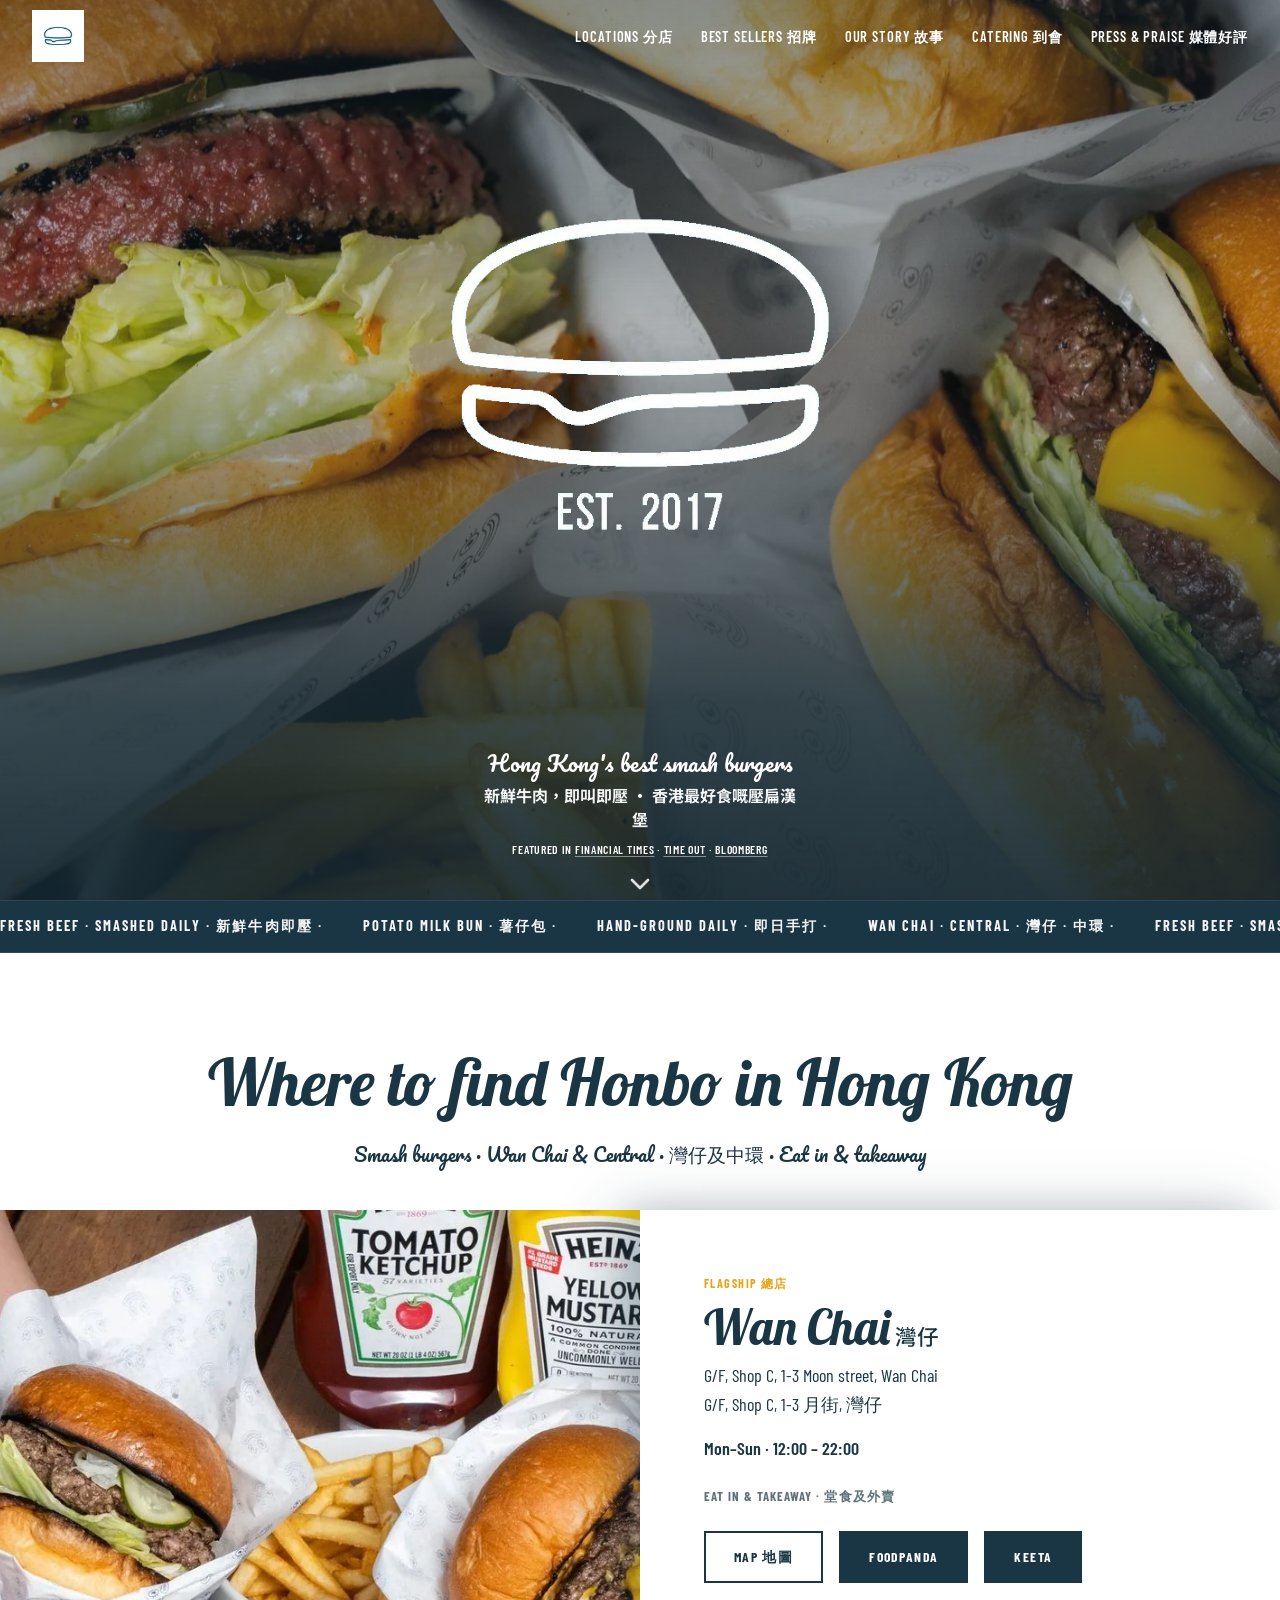
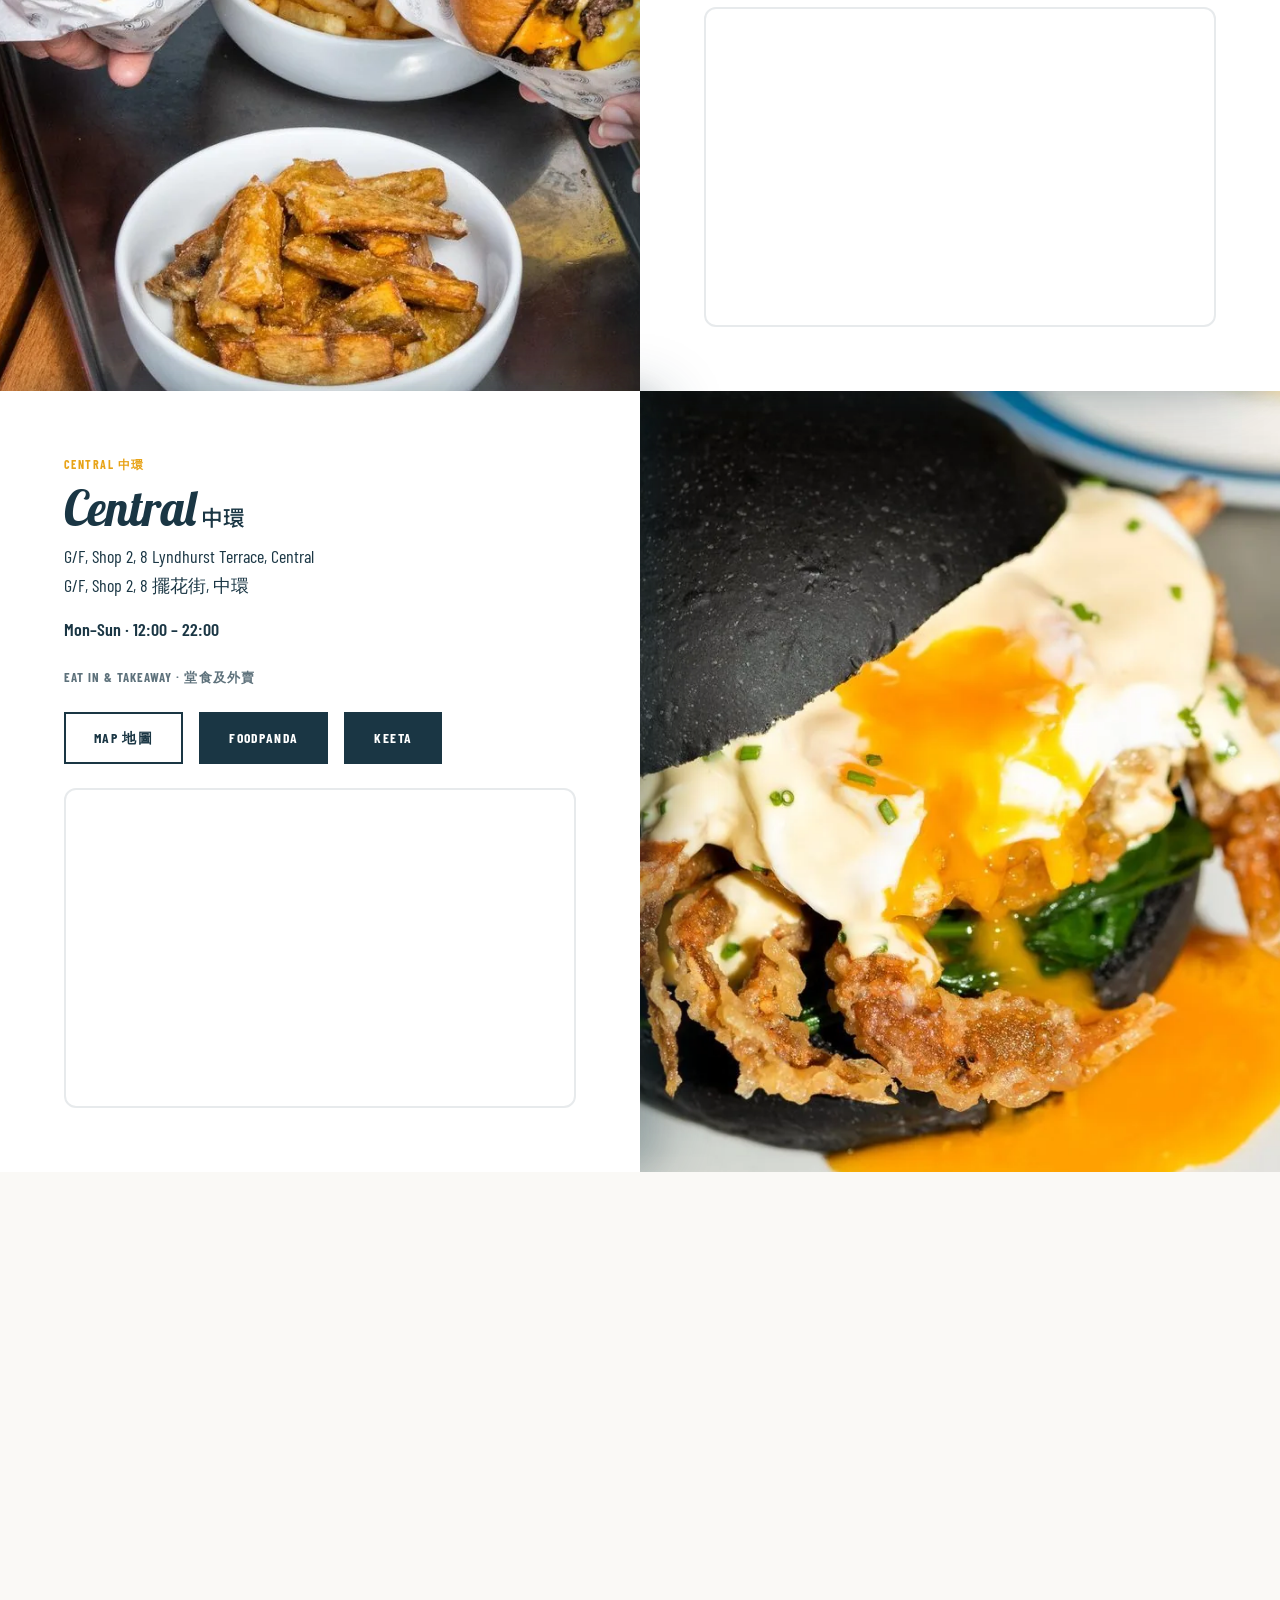
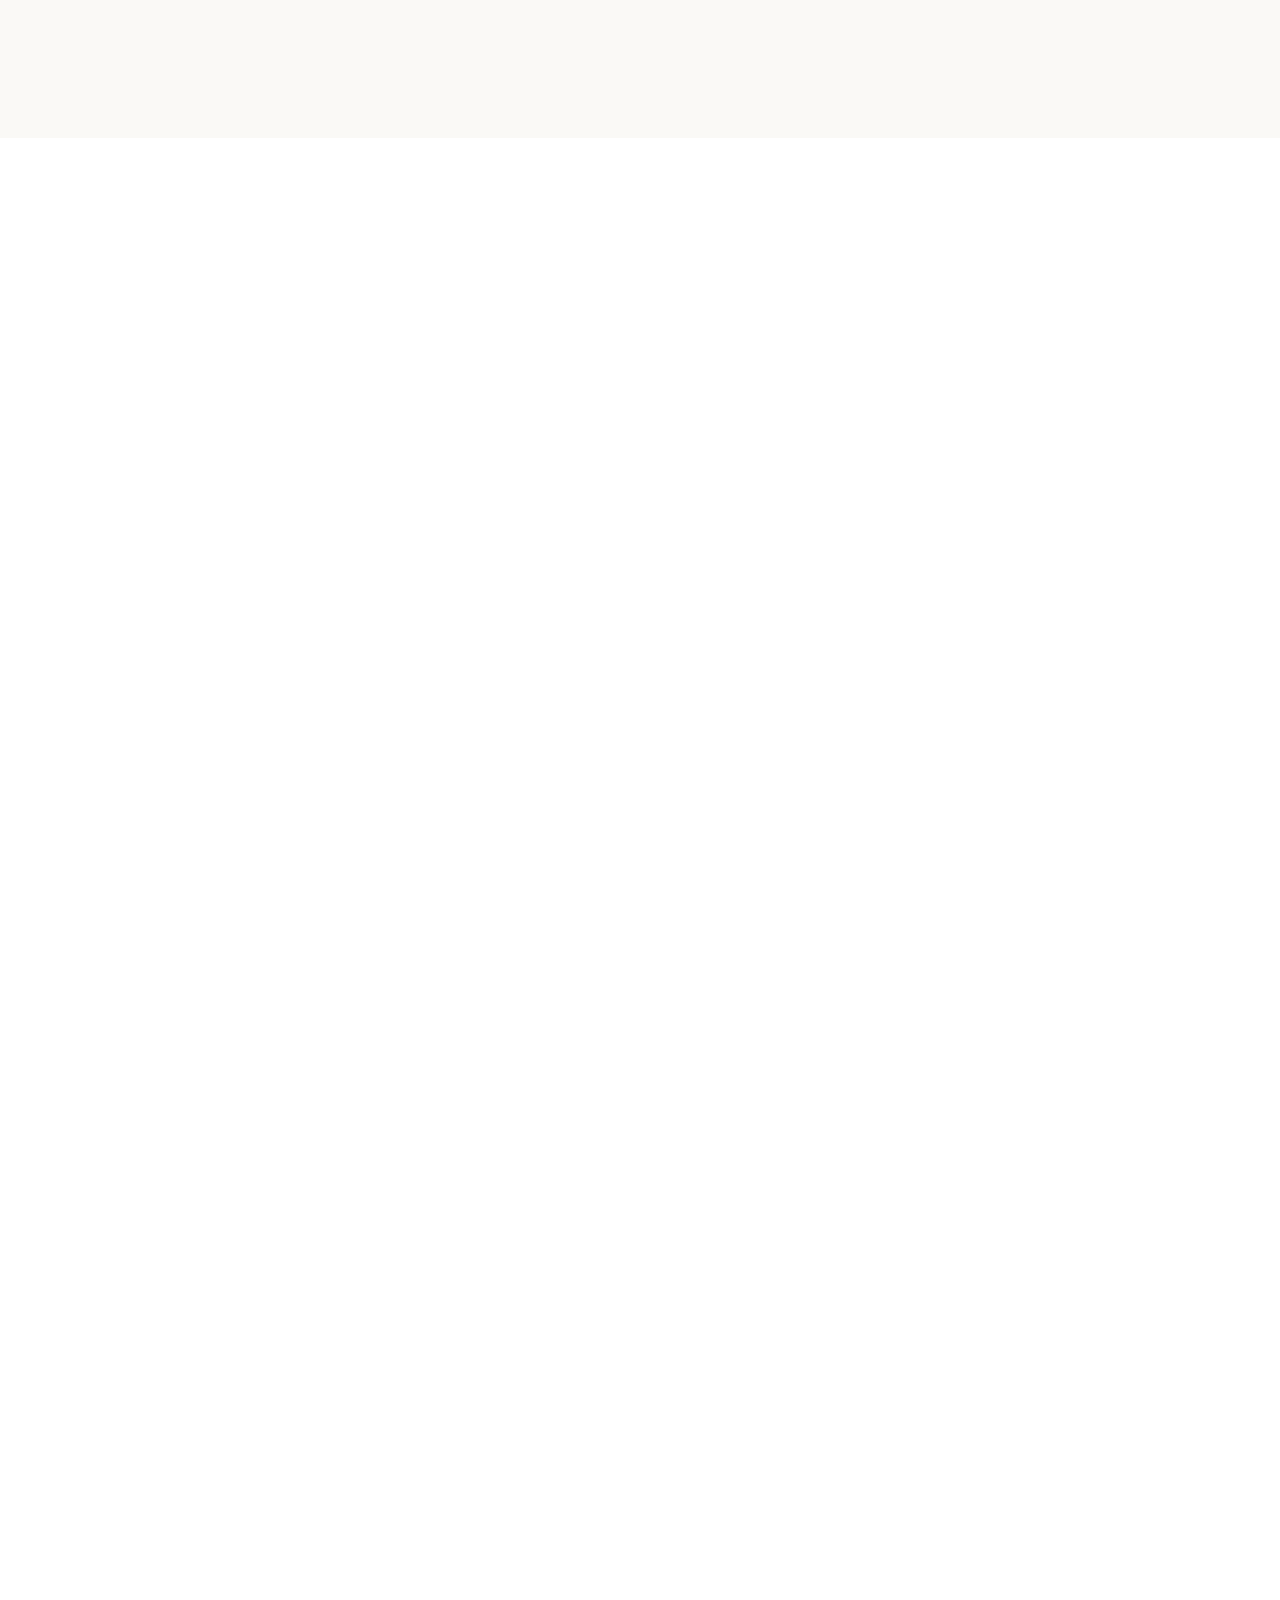
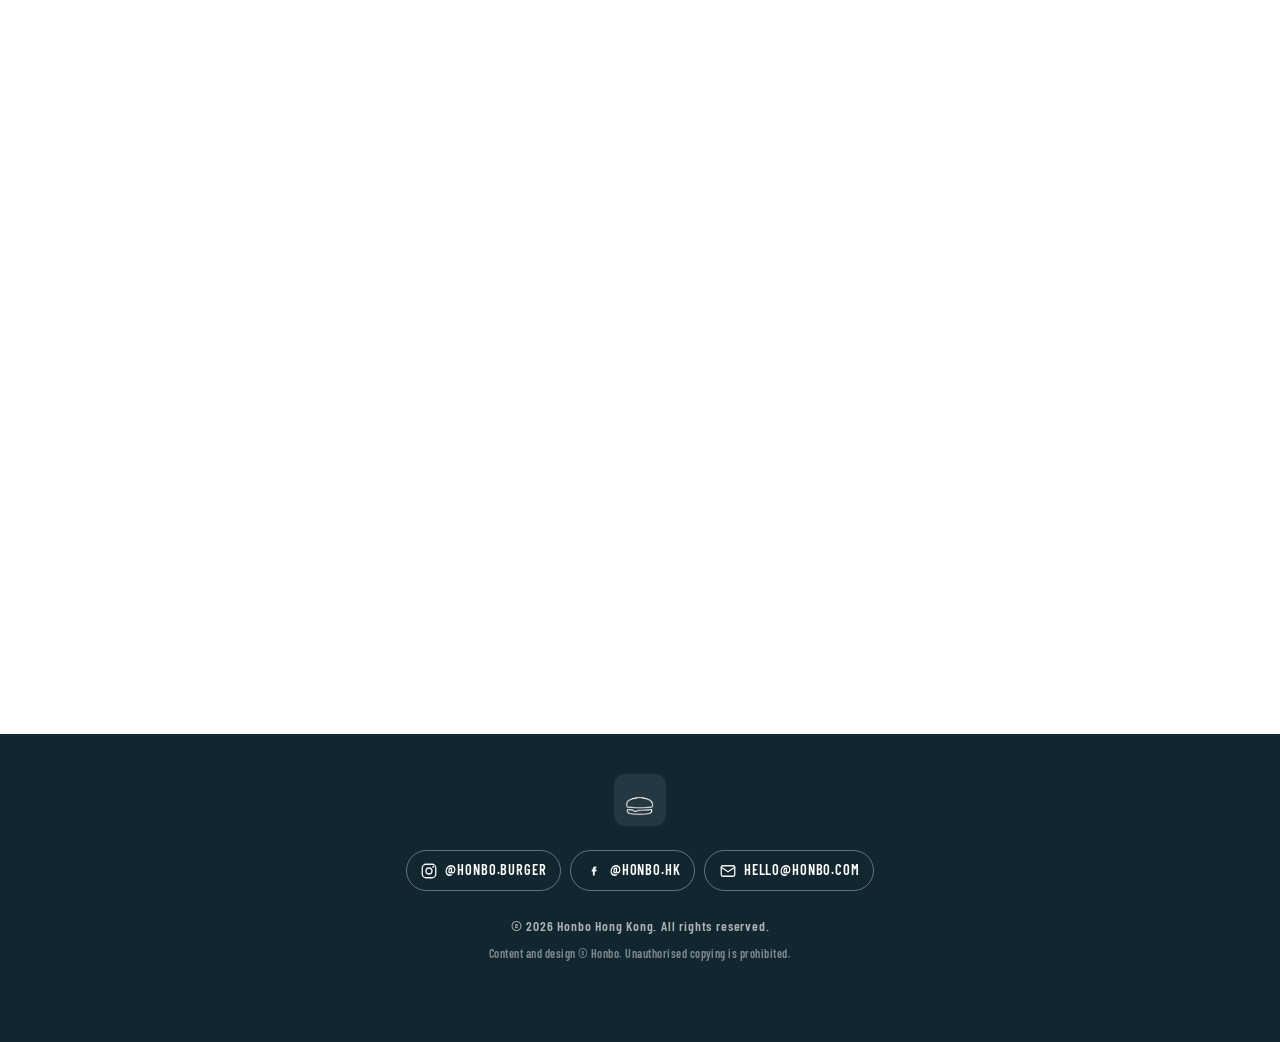
==== docs/index.html @ c8af17bb "Improve SEO metadata and regenerate sitemap with lastmod. Add structured data, sitemap generator scr" ====
<!DOCTYPE html>
<html lang="en-HK">
<head>
  <meta charset="UTF-8" />
  <meta name="viewport" content="width=device-width, initial-scale=1.0" />
  <title>Honbo 漢堡 | Smash Burgers Hong Kong — Wan Chai &amp; Central</title>
  <meta name="description" content="Honbo 漢堡 — Hong Kong smash burgers since 2017. Fresh-ground beef, potato milk buns. Wan Chai &amp; Central — dine in, takeaway, foodpanda &amp; Keeta. Featured in Bloomberg, FT &amp; Time Out." />
  <meta name="robots" content="index, follow, max-image-preview:large, max-snippet:-1, max-video-preview:-1" />
  <meta name="theme-color" content="#1a3644" />
  <meta name="author" content="Honbo Hong Kong" />
  <meta name="geo.region" content="HK" />
  <meta name="geo.placename" content="Hong Kong" />
  <link rel="canonical" href="https://honbo.com/" />
  <link rel="sitemap" type="application/xml" title="Sitemap" href="https://honbo.com/sitemap.xml" />
  <link rel="alternate" hreflang="en-HK" href="https://honbo.com/" />
  <link rel="alternate" hreflang="zh-HK" href="https://honbo.com/" />
  <link rel="alternate" hreflang="x-default" href="https://honbo.com/" />
  <meta property="og:type" content="website" />
  <meta property="og:site_name" content="Honbo 漢堡" />
  <meta property="og:locale" content="en_HK" />
  <meta property="og:url" content="https://honbo.com/" />
  <meta property="og:title" content="Honbo 漢堡 | Smash Burgers Hong Kong" />
  <meta property="og:description" content="Hong Kong's homegrown smash burger restaurant. Wan Chai &amp; Central. Fresh smashed patties, potato milk buns, since 2017." />
  <meta property="og:image" content="https://honbo.com/assets/photos/hero.jpg" />
  <meta property="og:image:width" content="1920" />
  <meta property="og:image:height" content="1080" />
  <meta property="og:image:alt" content="Honbo smash burgers and sides in Hong Kong" />
  <meta name="twitter:card" content="summary_large_image" />
  <meta name="twitter:title" content="Honbo 漢堡 | Smash Burgers Hong Kong" />
  <meta name="twitter:description" content="Smash burgers in Wan Chai &amp; Central. Honbo 漢堡 — fresh beef, potato milk buns, since 2017." />
  <meta name="twitter:image" content="https://honbo.com/assets/photos/hero.jpg" />
  <link rel="icon" href="assets/brand/honbo-logo-blue.png" type="image/png" />
  <link rel="apple-touch-icon" href="assets/brand/honbo-logo-blue.png" />
  <link rel="preload" href="assets/photos/hero.webp" as="image" type="image/webp" fetchpriority="high" />
  <link rel="preload" href="assets/brand/New_logo.webp" as="image" type="image/webp" />
  <link rel="preload" href="css/styles.min.css?v=59" as="style" />
  <link rel="preconnect" href="https://fonts.googleapis.com" />
  <link rel="preconnect" href="https://fonts.gstatic.com" crossorigin />
  <link rel="dns-prefetch" href="https://maps.google.com" />
  <link rel="stylesheet" href="https://fonts.googleapis.com/css2?family=Barlow+Condensed:wght@400;600;700&family=Lobster&family=Pacifico&family=Noto+Sans+TC:wght@400;700&display=swap" media="print" onload="this.media='all'" />
  <noscript><link rel="stylesheet" href="https://fonts.googleapis.com/css2?family=Barlow+Condensed:wght@400;600;700&family=Lobster&family=Pacifico&family=Noto+Sans+TC:wght@400;700&display=swap" /></noscript>
  <link rel="stylesheet" href="css/styles.min.css?v=59" />
  <script type="application/ld+json">
  {
    "@context": "https://schema.org",
    "@graph": [
      {
        "@type": "WebSite",
        "@id": "https://honbo.com/#website",
        "url": "https://honbo.com/",
        "name": "Honbo 漢堡",
        "alternateName": ["Honbo", "Honbo Burger", "Honbo Hong Kong", "漢堡", "Honbo smash burger"],
        "description": "Hong Kong smash burger restaurant with locations in Wan Chai and Central.",
        "inLanguage": ["en-HK", "zh-HK"],
        "publisher": { "@id": "https://honbo.com/#organization" },
        "potentialAction": {
          "@type": "ReadAction",
          "target": "https://honbo.com/"
        }
      },
      {
        "@type": "WebPage",
        "@id": "https://honbo.com/#webpage",
        "url": "https://honbo.com/",
        "name": "Honbo 漢堡 | Smash Burgers Hong Kong",
        "description": "Official site for Honbo smash burgers in Wan Chai and Central, Hong Kong.",
        "isPartOf": { "@id": "https://honbo.com/#website" },
        "about": { "@id": "https://honbo.com/#organization" },
        "primaryImageOfPage": "https://honbo.com/assets/photos/hero.jpg",
        "inLanguage": "en-HK",
        "breadcrumb": { "@id": "https://honbo.com/#breadcrumb" }
      },
      {
        "@type": "BreadcrumbList",
        "@id": "https://honbo.com/#breadcrumb",
        "itemListElement": [{
          "@type": "ListItem",
          "position": 1,
          "name": "Honbo 漢堡",
          "item": "https://honbo.com/"
        }]
      },
      {
        "@type": "Organization",
        "@id": "https://honbo.com/#organization",
        "name": "Honbo 漢堡",
        "url": "https://honbo.com/",
        "logo": "https://honbo.com/assets/brand/honbo-logo-blue.png",
        "email": "hello@honbo.com",
        "sameAs": [
          "https://www.instagram.com/honbo.burger/",
          "https://www.facebook.com/honbo.hk/"
        ],
        "areaServed": { "@type": "City", "name": "Hong Kong" }
      },
      {
        "@type": "Restaurant",
        "@id": "https://honbo.com/#wan-chai",
        "name": "Honbo 漢堡 Wan Chai",
        "description": "Honbo flagship smash burger restaurant in Wan Chai, Hong Kong.",
        "url": "https://honbo.com/#locations",
        "image": "https://honbo.com/assets/photos/location-wanchai.jpg",
        "servesCuisine": ["Smash burger", "American", "Burgers"],
        "priceRange": "$$",
        "address": {
          "@type": "PostalAddress",
          "streetAddress": "G/F, Shop C, 1-3 Moon Street",
          "addressLocality": "Wan Chai",
          "addressRegion": "Hong Kong",
          "addressCountry": "HK"
        },
        "geo": { "@type": "GeoCoordinates", "latitude": 22.2772, "longitude": 114.1734 },
        "hasMap": "https://maps.google.com/maps?q=Honbo+1-3+Moon+Street+Wan+Chai+Hong+Kong",
        "openingHoursSpecification": [{
          "@type": "OpeningHoursSpecification",
          "dayOfWeek": ["Monday","Tuesday","Wednesday","Thursday","Friday","Saturday","Sunday"],
          "opens": "12:00",
          "closes": "22:00"
        }],
        "parentOrganization": { "@id": "https://honbo.com/#organization" }
      },
      {
        "@type": "Restaurant",
        "@id": "https://honbo.com/#central",
        "name": "Honbo 漢堡 Central",
        "description": "Honbo smash burgers in Central, Hong Kong.",
        "url": "https://honbo.com/#locations",
        "image": "https://honbo.com/assets/photos/location-central.jpg",
        "servesCuisine": ["Smash burger", "American", "Burgers"],
        "priceRange": "$$",
        "address": {
          "@type": "PostalAddress",
          "streetAddress": "G/F, Shop 2, 8 Lyndhurst Terrace",
          "addressLocality": "Central",
          "addressRegion": "Hong Kong",
          "addressCountry": "HK"
        },
        "geo": { "@type": "GeoCoordinates", "latitude": 22.2814, "longitude": 114.1552 },
        "hasMap": "https://maps.google.com/maps?q=Honbo+8+Lyndhurst+Terrace+Central+Hong+Kong",
        "openingHoursSpecification": [{
          "@type": "OpeningHoursSpecification",
          "dayOfWeek": ["Monday","Tuesday","Wednesday","Thursday","Friday","Saturday","Sunday"],
          "opens": "12:00",
          "closes": "22:00"
        }],
        "parentOrganization": { "@id": "https://honbo.com/#organization" }
      },
      {
        "@type": "FAQPage",
        "mainEntity": [
          {
            "@type": "Question",
            "name": "Where can I get Honbo smash burgers in Hong Kong?",
            "acceptedAnswer": {
              "@type": "Answer",
              "text": "Honbo has two Hong Kong locations: Wan Chai (1-3 Moon Street) and Central (8 Lyndhurst Terrace). Open daily 12:00–22:00 for eat-in and takeaway."
            }
          },
          {
            "@type": "Question",
            "name": "What is Honbo known for?",
            "acceptedAnswer": {
              "@type": "Answer",
              "text": "Honbo is known for smash burgers made with fresh-ground beef, house potato milk buns, and classic American-style burgers. The brand has been featured in Bloomberg, the Financial Times, and Time Out Hong Kong."
            }
          },
          {
            "@type": "Question",
            "name": "Can I order Honbo burgers for delivery in Hong Kong?",
            "acceptedAnswer": {
              "@type": "Answer",
              "text": "Yes. Order Honbo for delivery via foodpanda or Keeta for Wan Chai and Central, or visit either restaurant for eat-in and takeaway daily 12:00–22:00."
            }
          }
        ]
      }
    ]
  }
  </script>
</head>
<body>
  <a class="skip-link" href="#main">Skip to content</a>

  <header class="site-header" id="top">
    <nav class="nav" aria-label="Main">
      <a class="nav__logo" href="#top" data-view="home">
        <picture class="nav__logo-img nav__logo-img--white" aria-hidden="true">
          <source srcset="assets/brand/honbo-logo-white.webp" type="image/webp" />
          <img src="assets/brand/honbo-logo-white.png" alt="" width="160" height="56" decoding="async" />
        </picture>
        <picture class="nav__logo-img nav__logo-img--blue">
          <source srcset="assets/brand/honbo-logo-blue.webp" type="image/webp" />
          <img src="assets/brand/honbo-logo-blue.png" alt="Honbo 漢堡" width="160" height="56" decoding="async" />
        </picture>
      </a>
      <button class="nav__toggle" type="button" aria-expanded="false" aria-controls="nav-menu">
        <span class="nav__toggle-bar"></span>
        <span class="nav__toggle-bar"></span>
        <span class="nav__toggle-bar"></span>
        <span class="sr-only">Menu</span>
      </button>
    </nav>
  </header>

  <nav class="site-nav" id="nav-menu" aria-label="Site sections">
    <button class="nav__close" type="button" aria-label="Close menu">
      <span class="nav__close-icon" aria-hidden="true"></span>
      <span class="sr-only">Close menu</span>
    </button>
    <ul class="nav__menu">
      <li><a href="#locations" data-view="home">Locations 分店</a></li>
      <li><a href="#bestsellers" data-view="home">Best Sellers 招牌</a></li>
      <li><a href="#origin" data-view="home">Our Story 故事</a></li>
      <li><a href="#catering" data-view="home">Catering 到會</a></li>
      <li><a href="#press" data-view="blog">Press &amp; Praise 媒體好評</a></li>
    </ul>
  </nav>

  <div id="page-loader" class="page-loader" hidden aria-hidden="true">
    <div class="page-loader__panel">
      <div class="page-loader__logo-wrap">
        <picture>
          <source srcset="assets/brand/honbo-logo-blue.webp" type="image/webp" />
          <img class="page-loader__logo" src="assets/brand/honbo-logo-blue.png" alt="" width="200" height="70" decoding="async" />
        </picture>
      </div>
      <div class="page-loader__track" role="progressbar" aria-valuemin="0" aria-valuemax="100" aria-valuenow="0">
        <span class="page-loader__bar"></span>
      </div>
    </div>
  </div>

  <main id="main">
    <div id="view-home" class="app-view">
    <section class="hero-parallax" aria-labelledby="hero-title">
      <div class="hero-parallax__bg" aria-hidden="true">
        <picture>
          <source srcset="assets/photos/hero.webp" type="image/webp" />
          <img src="assets/photos/hero.jpg" alt="" width="1920" height="1080" fetchpriority="high" decoding="async" />
        </picture>
      </div>
      <div class="hero-parallax__overlay" aria-hidden="true"></div>
      <div class="hero-parallax__content">
        <div class="hero-parallax__brand">
          <h1 class="hero-parallax__title" id="hero-title">
            <span class="sr-only">Honbo 漢堡 — Smash burgers in Hong Kong</span>
            <span class="hero-parallax__logo-frame">
              <picture>
                <source srcset="assets/brand/New_logo.webp" type="image/webp" />
                <img class="hero-parallax__icon" src="assets/brand/New_logo.png" alt="Honbo 漢堡 smash burger logo" width="474" height="397" fetchpriority="high" decoding="async" />
              </picture>
            </span>
          </h1>
        </div>
      </div>
      <div class="hero-parallax__footer">
        <div class="hero-parallax__copy">
          <p class="hero-parallax__tagline">Hong Kong's best smash burgers</p>
          <p class="hero-parallax__tagline-zh">新鮮牛肉，即叫即壓 · 香港最好食嘅壓扁漢堡</p>
        </div>
        <div class="hero-parallax__bottom">
          <p class="hero-parallax__proof">
            Featured in
            <a href="https://www.ft.com/content/9daf1b7f-c292-4dbc-a734-1e4007ce5cb5" target="_blank" rel="noopener noreferrer">Financial Times</a>
            ·
            <a href="https://www.timeout.com/hong-kong/restaurants/best-burgers-hong-kong" target="_blank" rel="noopener noreferrer">Time Out</a>
            ·
            <a href="https://www.bloomberg.com/news/articles/2020-02-15/best-burgers-in-the-world-top-chefs-pick-favorite-hamburgers" target="_blank" rel="noopener noreferrer">Bloomberg</a>
          </p>
          <a class="hero-parallax__scroll" href="#locations" aria-label="Scroll to locations">
            <svg class="hero-parallax__arrow" width="32" height="32" viewBox="0 0 24 24" fill="none" aria-hidden="true">
              <path d="M6 9l6 6 6-6" stroke="currentColor" stroke-width="2" stroke-linecap="round" stroke-linejoin="round"/>
            </svg>
          </a>
        </div>
      </div>
    </section>

    <div class="marquee-bar" id="intro" aria-hidden="true">
      <div class="loop-track loop-track--marquee" data-loop-speed="22">
        <div class="loop-track__inner">
          <div class="loop-track__set">
            <span>Fresh beef · Smashed daily · 新鮮牛肉即壓 ·</span>
            <span>Potato milk bun · 薯仔包 ·</span>
            <span>Hand-ground daily · 即日手打 ·</span>
            <span>Wan Chai · Central · 灣仔 · 中環 ·</span>
          </div>
          <div class="loop-track__set" aria-hidden="true">
            <span>Fresh beef · Smashed daily · 新鮮牛肉即壓 ·</span>
            <span>Potato milk bun · 薯仔包 ·</span>
            <span>Hand-ground daily · 即日手打 ·</span>
            <span>Wan Chai · Central · 灣仔 · 中環 ·</span>
          </div>
        </div>
      </div>
    </div>

    <section class="locations" id="locations" aria-labelledby="locations-heading">
      <div class="section-intro">
        <h2 class="section-intro__title" id="locations-heading">Where to find Honbo in Hong Kong</h2>
        <p class="section-intro__subtitle">Smash burgers · Wan Chai &amp; Central · 灣仔及中環 · Eat in &amp; takeaway</p>
      </div>

      <article class="location-panel">
        <div class="location-panel__media">
          <div class="location-panel__bg">
            <picture>
              <source srcset="assets/photos/location-wanchai.webp" type="image/webp" />
              <img src="assets/photos/location-wanchai.jpg" alt="Honbo Wan Chai smash burgers and fries — Hong Kong restaurant" width="800" height="600" loading="lazy" decoding="async" />
            </picture>
          </div>
        </div>
        <div class="location-panel__body">
          <p class="location-panel__label">Flagship 總店</p>
          <h3 class="location-panel__name">Wan Chai<span>灣仔</span></h3>
          <address>
            G/F, Shop C, 1-3 Moon street, Wan Chai<br />
            G/F, Shop C, 1-3 月街, 灣仔
          </address>
          <p class="location-panel__hours">Mon–Sun · 12:00 – 22:00</p>
          <p class="location-panel__service">EAT IN &amp; TAKEAWAY · 堂食及外賣</p>
          <div class="location-panel__actions">
            <a class="btn btn--outline" href="#map-wanchai">Map 地圖</a>
            <a class="btn btn--primary" href="https://www.foodpanda.hk/chain/cz2ww/honbo" target="_blank" rel="noopener noreferrer">FOODPANDA</a>
            <a class="btn btn--primary" href="https://url.mykeeta.com/SBr5MoLz" target="_blank" rel="noopener noreferrer">KEETA</a>
          </div>
          <div class="location-panel__map" id="map-wanchai">
            <iframe
              title="Honbo Wan Chai on Google Maps"
              loading="lazy"
              referrerpolicy="no-referrer-when-downgrade"
              src="https://maps.google.com/maps?q=Honbo+1-3+Moon+Street+Wan+Chai+Hong+Kong&amp;z=17&amp;output=embed"
              allowfullscreen
            ></iframe>
          </div>
        </div>
      </article>

      <article class="location-panel location-panel--reverse">
        <div class="location-panel__media">
          <div class="location-panel__bg">
            <picture>
              <source srcset="assets/photos/location-central.webp" type="image/webp" />
              <img src="assets/photos/location-central.jpg" alt="Honbo Central smash burger close-up — Lyndhurst Terrace Hong Kong" width="800" height="600" loading="lazy" decoding="async" />
            </picture>
          </div>
        </div>
        <div class="location-panel__body">
          <p class="location-panel__label">Central 中環</p>
          <h3 class="location-panel__name">Central<span>中環</span></h3>
          <address>
            G/F, Shop 2, 8 Lyndhurst Terrace, Central<br />
            G/F, Shop 2, 8 擺花街, 中環
          </address>
          <p class="location-panel__hours">Mon–Sun · 12:00 – 22:00</p>
          <p class="location-panel__service">EAT IN &amp; TAKEAWAY · 堂食及外賣</p>
          <div class="location-panel__actions">
            <a class="btn btn--outline" href="#map-central">Map 地圖</a>
            <a class="btn btn--primary" href="https://www.foodpanda.hk/chain/cz2ww/honbo" target="_blank" rel="noopener noreferrer">FOODPANDA</a>
            <a class="btn btn--primary" href="https://url.mykeeta.com/sPOAeMAz" target="_blank" rel="noopener noreferrer">KEETA</a>
          </div>
          <div class="location-panel__map" id="map-central">
            <iframe
              title="Honbo Central on Google Maps"
              loading="lazy"
              referrerpolicy="no-referrer-when-downgrade"
              src="https://maps.google.com/maps?q=Honbo+8+Lyndhurst+Terrace+Central+Hong+Kong&amp;z=17&amp;output=embed"
              allowfullscreen
            ></iframe>
          </div>
        </div>
      </article>
    </section>

    <section class="gallery-section" id="gallery" aria-label="Food gallery">
      <div class="section-block__header">
        <p class="section-block__label">In the kitchen · 廚房日常</p>
        <p class="carousel-hint">Swipe or scroll sideways · 左右滑動瀏覽</p>
      </div>
      <div class="horizontal-carousel loop-track--gallery horizontal-carousel--infinite" tabindex="0">
        <div class="horizontal-carousel__track">
          <div class="loop-track__set">
            <figure class="gallery-card"><picture><source srcset="assets/photos/group-flatlay.webp" type="image/webp" /><img src="assets/photos/group-flatlay.jpg" alt="Honbo burgers and fries flat lay" width="800" height="600" loading="lazy" decoding="async" /></picture></figure>
            <figure class="gallery-card"><picture><source srcset="assets/photos/spread.webp" type="image/webp" /><img src="assets/photos/spread.jpg" alt="Honbo burger spread" width="800" height="600" loading="lazy" decoding="async" /></picture></figure>
            <figure class="gallery-card"><picture><source srcset="assets/photos/gallery-1.webp" type="image/webp" /><img src="assets/photos/gallery-1.jpg" alt="Honbo smash burgers" width="800" height="600" loading="lazy" decoding="async" /></picture></figure>
            <figure class="gallery-card"><picture><source srcset="assets/photos/gallery-2.webp" type="image/webp" /><img src="assets/photos/gallery-2.jpg" alt="Honbo food spread" width="800" height="600" loading="lazy" decoding="async" /></picture></figure>
            <figure class="gallery-card"><picture><source srcset="assets/photos/gallery-3.webp" type="image/webp" /><img src="assets/photos/gallery-3.jpg" alt="Honbo burgers and sides" width="800" height="600" loading="lazy" decoding="async" /></picture></figure>
          </div>
        </div>
      </div>
    </section>

    <section class="bestsellers-section" id="bestsellers" aria-labelledby="bestsellers-heading">
      <div class="section-block__header">
        <h2 class="section-block__title" id="bestsellers-heading">Best Seller Smash Burgers</h2>
        <p class="section-block__subtitle">招牌漢堡 · Honbo menu favourites in Hong Kong</p>
        <p class="carousel-hint">Swipe or scroll sideways · 左右滑動瀏覽</p>
      </div>
      <div class="horizontal-carousel loop-track--bestsellers horizontal-carousel--infinite" tabindex="0" aria-label="Best sellers menu carousel">
        <div class="horizontal-carousel__track">
          <div class="loop-track__set">
            <article class="menu-card">
              <div class="menu-card__art"><picture><source srcset="assets/menu/Honbo.webp" type="image/webp" /><img src="assets/menu/Honbo.PNG" alt="Honbo signature burger" width="400" height="400" loading="lazy" decoding="async" /></picture></div>
              <div class="menu-card__info"><h3>Honbo <span>漢堡</span></h3><p>Our signature smash — thin patties, house sauce, American cheese.</p><span class="price-badge">98</span></div>
            </article>
            <article class="menu-card">
              <div class="menu-card__art"><picture><source srcset="assets/menu/Honbo15.webp" type="image/webp" /><img src="assets/menu/Honbo15.PNG" alt="Honbo 1.5" width="400" height="400" loading="lazy" decoding="async" /></picture></div>
              <div class="menu-card__info"><h3>Honbo 1.5 <span>漢堡 1.5</span></h3><p>Extra patty, same signature style — the crowd favourite.</p><span class="price-badge">118</span></div>
            </article>
            <article class="menu-card">
              <div class="menu-card__art"><picture><source srcset="assets/menu/Honbo20.webp" type="image/webp" /><img src="assets/menu/Honbo20.PNG" alt="Honbo 2.0" width="400" height="400" loading="lazy" decoding="async" /></picture></div>
              <div class="menu-card__info"><h3>Honbo 2.0 <span>漢堡 2.0</span></h3><p>Four crispy-edged patties, cheese, pickles, onion, house sauce.</p><span class="price-badge">158</span></div>
            </article>
            <article class="menu-card">
              <div class="menu-card__art"><picture><source srcset="assets/menu/Gold Standard.webp" type="image/webp" /><img src="assets/menu/Gold Standard.PNG" alt="Double cheeseburger" width="400" height="400" loading="lazy" decoding="async" /></picture></div>
              <div class="menu-card__info"><h3>Double Cheeseburger <span>雙層芝士堡</span></h3><p>Thick patties, classic style — 4 oz &amp; 6 oz options.</p><span class="price-badge">158</span></div>
            </article>
            <article class="menu-card">
              <div class="menu-card__art"><picture><source srcset="assets/menu/Cheeseburger.webp" type="image/webp" /><img src="assets/menu/Cheeseburger.PNG" alt="Cheeseburger" width="400" height="400" loading="lazy" decoding="async" /></picture></div>
              <div class="menu-card__info"><h3>Cheeseburger <span>芝士堡</span></h3><p>Traditional thick patty, American cheese, done right.</p><span class="price-badge">108</span></div>
            </article>
            <article class="menu-card">
              <div class="menu-card__art"><picture><source srcset="assets/menu/TeriyakiChickenBurger.webp" type="image/webp" /><img src="assets/menu/TeriyakiChickenBurger.PNG" alt="Teriyaki burger" width="400" height="400" loading="lazy" decoding="async" /></picture></div>
              <div class="menu-card__info"><h3>Teriyaki Burger <span>照燒漢堡</span></h3><p>Sweet, savoury, smashed to order — local twist.</p><span class="price-badge">118</span></div>
            </article>
            <article class="menu-card">
              <div class="menu-card__art"><picture><source srcset="assets/menu/Hamburger.webp" type="image/webp" /><img src="assets/menu/Hamburger.PNG" alt="Hamburger" width="400" height="400" loading="lazy" decoding="async" /></picture></div>
              <div class="menu-card__info"><h3>Hamburger <span>純肉漢堡</span></h3><p>No cheese, all beef — for the purist.</p><span class="price-badge">98</span></div>
            </article>
          </div>
        </div>
      </div>
      <p class="bestsellers-section__footnote">Prices in HKD · 價錢以港元為準 · Full menu in-store</p>
    </section>

    <section class="origin" id="origin" aria-labelledby="origin-heading">
      <div class="origin__parallax-bg" aria-hidden="true"></div>
      <div class="origin__inner">
        <div class="section-intro section-intro--light">
          <h2 class="section-intro__title" id="origin-heading">About Us</h2>
          <p class="section-intro__subtitle">我哋嘅故事 · Our Origin</p>
        </div>
        <div class="origin__grid">
          <article class="origin__col">
            <p>Born in 2017 on Sun Street, Wan Chai, Honbo is a home-grown Hong Kong burger joint that celebrates the simple things done right. We are a community-driven restaurant that focuses on honest, high-quality ingredients.</p>
          </article>
          <article class="origin__col origin__col--zh">
            <p>2017 年喺灣仔太陽街開業，Honbo（漢堡）係土生土長嘅香港漢堡店，專注把簡單嘅嘢做好。我哋重視社區同誠實食材，唔玩花巧，只係做好一個經典漢堡。</p>
          </article>
          <article class="origin__col">
            <p>From our signature potato milk buns to our custom blend of double-gold medal winning beef — everything is handmade, smashed fresh, and served with pride.</p>
          </article>
        </div>
        <p class="origin__note">「Honbo」即係廣東話「漢堡」—— 一個好本地、好直接嘅名字。</p>
      </div>
    </section>

    <section class="catering" id="catering" aria-labelledby="catering-heading">
      <div class="catering__bg" aria-hidden="true">
        <picture>
          <source srcset="assets/photos/catering.webp" type="image/webp" />
          <img src="assets/photos/catering.jpg" alt="" width="1200" height="800" loading="lazy" decoding="async" />
        </picture>
      </div>
      <div class="catering__overlay"></div>
      <div class="catering__content">
        <h2 class="catering__title" id="catering-heading">Catering</h2>
        <p class="catering__subtitle">到會 · 派對 · 公司活動</p>
        <p>Bring Honbo to your next gathering — smash burgers, hand-cut fries, onion rings, and classic shakes, packed fresh across Hong Kong.</p>
        <p class="catering__zh">想喺公司、生日會或者私人活動食到我哋嘅漢堡？Honbo 提供到會服務，即日製作，送到你指定地點。</p>
        <ul class="catering__list">
          <li>Minimum order applies · 設最低訂購量</li>
          <li>48-hour advance booking · 建議提前 48 小時預訂</li>
        </ul>
        <div class="catering__cta">
          <a class="btn btn--light" href="mailto:hello@honbo.com?subject=Honbo%20Inquiry&amp;body=Hello%20Honbo%2C%0A%0AI%20would%20like%20to%20inquire%20about%3A%0A%0A">Inquire 查詢</a>
        </div>
      </div>
    </section>
    </div>

    <div id="view-blog" class="app-view" hidden>
      <section class="blog-hero" aria-labelledby="blog-heading">
        <div class="blog-hero__bg" aria-hidden="true">
          <picture>
            <source srcset="assets/photos/spread.webp" type="image/webp" />
            <img src="assets/photos/spread.jpg" alt="" width="1920" height="1080" loading="lazy" decoding="async" />
          </picture>
        </div>
        <div class="blog-hero__overlay" aria-hidden="true"></div>
        <div class="blog-hero__inner">
          <div class="blog-awards" aria-label="Awards and features">
            <p class="blog-awards__label">Awarded &amp; featured in · 獲獎及媒體報導</p>
            <ul class="blog-awards__list">
              <li>
                <a class="blog-award" href="https://www.bloomberg.com/news/articles/2020-02-15/best-burgers-in-the-world-top-chefs-pick-favorite-hamburgers" target="_blank" rel="noopener noreferrer" title="Bloomberg: The World’s Best Burgers as Picked by Stars of Gastronomy (2020)">Bloomberg</a>
              </li>
              <li>
                <a class="blog-award" href="https://www.ft.com/content/9daf1b7f-c292-4dbc-a734-1e4007ce5cb5" target="_blank" rel="noopener noreferrer" title="Financial Times: The best smash burgers in the world">Financial Times</a>
              </li>
              <li>
                <a class="blog-award" href="https://www.timeout.com/hong-kong/restaurants/best-burgers-hong-kong" target="_blank" rel="noopener noreferrer" title="Time Out Hong Kong: The best burgers in Hong Kong">Time Out</a>
              </li>
            </ul>
          </div>
          <h2 class="blog-hero__title" id="blog-heading">Press &amp; Praise</h2>
          <p class="blog-hero__lead">Honbo smash burgers in Hong Kong — reviews and features from food writers worldwide, plus Bloomberg, Financial Times and Time Out recognition.</p>
          <div class="blog-hero__stats" aria-label="Review highlights">
            <div class="blog-stat">
              <span class="blog-stat__value">4.9</span>
              <span class="blog-stat__label">foodpanda rating</span>
            </div>
            <div class="blog-stat">
              <span class="blog-stat__value">2017</span>
              <span class="blog-stat__label">Wan Chai since</span>
            </div>
            <div class="blog-stat">
              <span class="blog-stat__value">2</span>
              <span class="blog-stat__label">HK locations</span>
            </div>
          </div>
        </div>
      </section>

      <section class="blog-reviews" aria-label="Honbo reviews and articles">
        <div class="blog-reviews__inner">
          <article class="review-card">
            <div class="review-card__top">
              <span class="review-card__stars" aria-label="5 out of 5 stars">★★★★★</span>
              <span class="review-card__source">Foodie</span>
            </div>
            <blockquote class="review-card__quote">“Honbo was founded in 2017 with a focus on home-grown ingredients, from preservative-free potato milk buns made by a local artisanal baker to creative drinks at the shop. We rate the simple, no-frills menu and USDA Double Gold beef used to craft the juicy smash burgers.”</blockquote>
            <p class="review-card__meta">Best burgers in Hong Kong · 2026 guide</p>
            <a class="review-card__link" href="https://www.afoodieworld.com/blog/2026/04/30/best-burgers-hong-kong/" target="_blank" rel="noopener noreferrer">Read article →</a>
          </article>

          <article class="review-card">
            <div class="review-card__top">
              <span class="review-card__stars" aria-label="5 out of 5 stars">★★★★★</span>
              <span class="review-card__source">Sassy Hong Kong</span>
            </div>
            <blockquote class="review-card__quote">“With several members on Team Sassy as self-proclaimed Honbo lovers… you can expect everything at this grassroots burger restaurant to be sourced from the very best local spots, with juicy beef and perfectly crisped buns. The loaded cheese fries are the best in town!”</blockquote>
            <p class="review-card__meta">Team Sassy favourite · Central location</p>
            <a class="review-card__link" href="https://www.sassyhongkong.com/eat-drink-hong-kong-dining-burgers/" target="_blank" rel="noopener noreferrer">Read article →</a>
          </article>

          <article class="review-card">
            <div class="review-card__top">
              <span class="review-card__stars" aria-label="5 out of 5 stars">★★★★★</span>
              <span class="review-card__source">Honeycombers Hong Kong</span>
            </div>
            <blockquote class="review-card__quote">“Unlike a lot of beef burgers — which are overly salty and greasy — Honbo has taken another approach… a soft potato milk bun complementing the fillings and the beef patty, the Honbo burger has achieved a nice balance of meat and smoky flavours.”</blockquote>
            <p class="review-card__meta">Wan Chai · American-style burgers with vegan options</p>
            <a class="review-card__link" href="https://thehoneycombers.com/hong-kong/honbo-wan-chai-burger-restaurant/" target="_blank" rel="noopener noreferrer">Read article →</a>
          </article>

          <article class="review-card">
            <div class="review-card__top">
              <span class="review-card__stars" aria-label="5 out of 5 stars">★★★★★</span>
              <span class="review-card__source">Eatbook.sg</span>
            </div>
            <blockquote class="review-card__quote">“Honbo serves excellently executed good ol’ burgers that are made with quality ingredients… buttery, meaty and crusty burger patties, fluffy potato milk buns, no preservatives and MSG.”</blockquote>
            <p class="review-card__meta">Popular HK smash burger chain</p>
            <a class="review-card__link" href="https://eatbook.sg/honbo-burger-singapore/" target="_blank" rel="noopener noreferrer">Read article →</a>
          </article>

          <article class="review-card">
            <div class="review-card__top">
              <span class="review-card__stars" aria-label="4 out of 5 stars">★★★★☆</span>
              <span class="review-card__source">The Ranting Panda</span>
            </div>
            <blockquote class="review-card__quote">“Quite an impressive burger… juicy beef patty which is made even better with the crispy bacon and cheese. Sandwiching its patties are house-made potato milk buns… from an exclusive recipe developed with renowned artisanal baker Eric Kayser.”</blockquote>
            <p class="review-card__meta">Taste bud: 4/5 · Beef patty stands out</p>
            <a class="review-card__link" href="https://therantingpanda.com/2023/07/26/food-review-honbo-at-chijmes-hong-kong-burger-restaurant-opens-first-overseas-outpost-in-singapore/" target="_blank" rel="noopener noreferrer">Read article →</a>
          </article>

          <article class="review-card">
            <div class="review-card__top">
              <span class="review-card__stars" aria-label="5 out of 5 stars">★★★★★</span>
              <span class="review-card__source">The Straits Times</span>
            </div>
            <blockquote class="review-card__quote">“Honbo gets many things right… six seared surfaces, alternating with cheese… stuffed between potato milk buns. That is very close to burger nirvana for me.”</blockquote>
            <p class="review-card__meta">Food Picks · Smash burgers done right</p>
            <a class="review-card__link" href="https://www.straitstimes.com/life/food/food-picks-honbo-banh-mi-29-and-hao-you-ji-charcoal-roasted" target="_blank" rel="noopener noreferrer">Read article →</a>
          </article>

          <article class="review-card">
            <div class="review-card__top">
              <span class="review-card__stars" aria-label="5 out of 5 stars">★★★★★</span>
              <span class="review-card__source">Time Out</span>
            </div>
            <blockquote class="review-card__quote">“Each juicy stack is made from high-quality ingredients: freshly ground Wisconsin beef; pillowy housemade potato milk bun from a recipe by the renowned Eric Kayser; house-cured Japanese pickles; and specialty sauces.”</blockquote>
            <p class="review-card__meta">Craft burger chain from Hong Kong</p>
            <a class="review-card__link" href="https://www.timeout.com/hong-kong/restaurants/best-burgers-hong-kong" target="_blank" rel="noopener noreferrer">Read article →</a>
          </article>

          <article class="review-card review-card--featured">
            <div class="review-card__top">
              <span class="review-card__stars" aria-label="5 out of 5 stars">★★★★★</span>
              <span class="review-card__source">Customer reviews · foodpanda</span>
            </div>
            <blockquote class="review-card__quote">“Honbo is one of the best burgers in HK!” · “Surprised by how good the cheeseburger was even after delivery.” · “Really love Honbo for their lettuce bun!”</blockquote>
            <p class="review-card__meta">4.9/5 from 100+ orders · Central &amp; Wan Chai</p>
            <a class="review-card__link" href="https://www.foodpanda.hk/chain/cz2ww/honbo" target="_blank" rel="noopener noreferrer">Order on foodpanda →</a>
          </article>
        </div>
      </section>

      <section class="blog-cta">
        <p>Ready for the real thing?</p>
        <a class="btn btn--primary" href="#locations" data-view="home">Find us 搵我哋</a>
      </section>
    </div>
  </main>

  <footer class="site-footer">
    <a class="site-footer__brand" href="#top" data-view="home" aria-label="Honbo 漢堡 home">
      <picture>
        <source srcset="assets/brand/honboicontransparent.webp" type="image/webp" />
        <img class="site-footer__icon" src="assets/brand/honboicontransparent.png" alt="" width="56" height="56" loading="lazy" decoding="async" />
      </picture>
    </a>
    <nav class="site-footer__social" aria-label="Social media and contact">
      <a class="site-footer__pill" href="https://www.instagram.com/honbo.burger/" target="_blank" rel="noopener noreferrer">
        <svg class="site-footer__pill-icon" width="18" height="18" viewBox="0 0 24 24" fill="none" aria-hidden="true">
          <rect x="3" y="3" width="18" height="18" rx="5" stroke="currentColor" stroke-width="1.75"/>
          <circle cx="12" cy="12" r="4" stroke="currentColor" stroke-width="1.75"/>
          <circle cx="17.5" cy="6.5" r="1.25" fill="currentColor"/>
        </svg>
        @honbo.burger
      </a>
      <a class="site-footer__pill" href="https://www.facebook.com/honbo.hk/" target="_blank" rel="noopener noreferrer">
        <svg class="site-footer__pill-icon" width="18" height="18" viewBox="0 0 24 24" fill="currentColor" aria-hidden="true">
          <path d="M13.5 8.5H15V6h-1.5C11.57 6 10.5 7.07 10.5 8.75V10H9v2.5h1.5V18h2.5v-5.5H15l.5-2.5h-2V9c0-.55.45-1 1-1z"/>
        </svg>
        @honbo.hk
      </a>
      <a class="site-footer__pill" href="mailto:hello@honbo.com">
        <svg class="site-footer__pill-icon" width="18" height="18" viewBox="0 0 24 24" fill="none" aria-hidden="true">
          <rect x="3" y="5" width="18" height="14" rx="2" stroke="currentColor" stroke-width="1.75"/>
          <path d="M3 7l9 6 9-6" stroke="currentColor" stroke-width="1.75" stroke-linecap="round"/>
        </svg>
        hello@honbo.com
      </a>
    </nav>
    <p class="site-footer__copy">&copy; <span id="year"></span> Honbo Hong Kong. All rights reserved.</p>
    <p class="site-footer__legal">Content and design &copy; Honbo. Unauthorised copying is prohibited.</p>
  </footer>

  <script src="js/app.min.js?v=40" defer></script>
</body>
</html>
---- docs/css/styles.min.css ----
:root{--honbo-navy:#1a3644;--honbo-navy-dark:#122630;--honbo-cream:#faf9f6;--honbo-white:#ffffff;--honbo-cheese:#e8a317;--font-script:"Lobster",cursive;--font-subtitle:"Pacifico",cursive;--font-body:"Barlow Condensed","Arial Narrow",sans-serif;--font-zh:"Noto Sans TC",sans-serif;--header-h:72px;--space-xs:0.5rem;--space-sm:1rem;--space-md:1.5rem;--space-lg:2.5rem;--space-xl:clamp(3rem,8vw,5rem);--radius:12px;--ease-out:cubic-bezier(0.22,1,0.36,1);--transition:0.4s var(--ease-out);}*,*::before,*::after{box-sizing:border-box;}html{scroll-behavior:auto;scroll-padding-top:var(--header-h);}body.is-scroll-animating{overflow-anchor:none;}section[id],#main>div[id]{scroll-margin-top:var(--header-h);}body{margin:0;font-family:var(--font-body);font-size:clamp(1rem,2vw,1.125rem);line-height:1.55;color:var(--honbo-navy);background:var(--honbo-white);-webkit-font-smoothing:antialiased;overflow-x:hidden;}body.is-menu-open{overflow:hidden;}.locations,.gallery-section,.bestsellers-section,.origin,.catering,.blog-reviews{content-visibility:auto;contain-intrinsic-size:auto 640px;}img{max-width:100%;height:auto;display:block;}a{color:inherit;text-decoration-thickness:1px;text-underline-offset:3px;}.sr-only{position:absolute;width:1px;height:1px;padding:0;margin:-1px;overflow:hidden;clip:rect(0,0,0,0);white-space:nowrap;border:0;}.skip-link{position:absolute;top:-100%;left:var(--space-sm);z-index:1000;padding:0.5rem 1rem;background:var(--honbo-navy);color:var(--honbo-white);border-radius:4px;}.skip-link:focus{top:var(--space-sm);}.site-header{position:fixed;top:0;left:0;right:0;z-index:200;height:var(--header-h);overflow:visible;transition:background var(--transition),box-shadow var(--transition);}.site-header.is-scrolled{background:rgba(255,255,255,0.96);box-shadow:0 1px 0 rgba(26,54,68,0.08);}body.is-menu-open .site-header,body.is-menu-open .site-header.is-scrolled{background:transparent;box-shadow:none;}.nav{display:flex;align-items:center;justify-content:space-between;height:100%;max-width:1280px;margin:0 auto;padding:0 clamp(1rem,4vw,2rem);}.nav__logo{position:relative;display:flex;align-items:center;line-height:0;text-decoration:none;}.nav__logo-img{display:block;height:clamp(40px,8vw,52px);max-width:min(160px,38vw);transition:opacity var(--transition);}.nav__logo-img img{display:block;height:100%;width:auto;max-width:100%;object-fit:contain;}.nav__logo-img--blue{position:absolute;left:0;opacity:0;}.site-header:not(.is-scrolled) .nav__logo-img--white{opacity:1;}.site-header:not(.is-scrolled) .nav__logo-img--blue{opacity:0;}.site-header.is-scrolled .nav__logo-img--white{opacity:0;}.site-header.is-scrolled .nav__logo-img--blue{opacity:1;position:static;}.site-nav{position:fixed;top:0;left:50%;z-index:201;width:100%;max-width:1280px;height:var(--header-h);transform:translateX(-50%);display:flex;align-items:center;justify-content:flex-end;padding:0 clamp(1rem,4vw,2rem);pointer-events:none;}.nav__menu{display:flex;gap:clamp(0.75rem,2.5vw,1.75rem);list-style:none;margin:0;padding:0;pointer-events:auto;}.nav__menu a{font-weight:600;font-size:clamp(0.75rem,1.8vw,0.9rem);letter-spacing:0.06em;text-transform:uppercase;text-decoration:none;color:var(--honbo-white);transition:color var(--transition),opacity var(--transition);}.site-header.is-scrolled~.site-nav .nav__menu a{color:var(--honbo-navy);}.nav__toggle{display:none;flex-direction:column;justify-content:center;gap:5px;width:44px;height:44px;padding:0;border:none;background:transparent;cursor:pointer;}.nav__toggle-bar{display:block;width:22px;height:2px;margin:0 auto;background:var(--honbo-white);border-radius:1px;transition:var(--transition);}.site-header.is-scrolled .nav__toggle-bar{background:var(--honbo-navy);}.nav__toggle[aria-expanded="true"] .nav__toggle-bar:nth-child(1){transform:translateY(7px) rotate(45deg);}.nav__toggle[aria-expanded="true"] .nav__toggle-bar:nth-child(2){opacity:0;}.nav__toggle[aria-expanded="true"] .nav__toggle-bar:nth-child(3){transform:translateY(-7px) rotate(-45deg);}.btn{display:inline-block;padding:0.85rem 1.75rem;font-family:var(--font-body);font-weight:700;font-size:0.85rem;letter-spacing:0.1em;text-transform:uppercase;text-decoration:none;border:2px solid var(--honbo-navy);transition:var(--transition);cursor:pointer;}.btn--primary{background:var(--honbo-navy);color:var(--honbo-white);}.btn--primary:hover{background:var(--honbo-navy-dark);color:var(--honbo-white);}.btn--outline{background:transparent;color:var(--honbo-navy);}.btn--outline:hover{background:var(--honbo-navy);color:var(--honbo-white);}.btn--light{background:var(--honbo-white);color:var(--honbo-navy);border-color:var(--honbo-white);}.btn--light:hover{background:var(--honbo-cheese);border-color:var(--honbo-cheese);}.hero-parallax{--hero-content-width:min(92vw,22rem);--hero-icon-size:min(94vw,26rem);--hero-tagline-size:clamp(0.98rem,4.2vw,1.2rem);--hero-tagline-zh-size:clamp(0.72rem,3.4vw,0.88rem);--hero-proof-size:0.62rem;--hero-logo-gap:clamp(0.65rem,2.5vh,1.25rem);--hero-text-gap:0.35rem;--hero-footer-gap:0.5rem;--hero-arrow-space:calc(0.85rem+env(safe-area-inset-bottom,0px));position:relative;display:flex;flex-direction:column;align-items:center;justify-content:flex-end;gap:var(--hero-logo-gap);min-height:100svh;min-height:100dvh;padding:calc(var(--header-h)+0.35rem) clamp(0.85rem,4vw,1.25rem) var(--hero-arrow-space);overflow:hidden;text-align:center;color:var(--honbo-white);}.hero-parallax__bg{position:absolute;inset:-8%;z-index:0;will-change:transform;}.hero-parallax__bg picture{display:block;width:100%;height:100%;}.hero-parallax__bg img{width:100%;height:100%;object-fit:cover;object-position:center 42%;}.hero-parallax__overlay{position:absolute;inset:0;z-index:1;background:linear-gradient( to bottom,rgba(18,38,48,0.5) 0%,rgba(18,38,48,0.22) 38%,rgba(18,38,48,0.82) 78%,rgba(18,38,48,0.92) 100% );}.hero-parallax__content{position:relative;z-index:2;width:100%;max-width:100%;margin-inline:auto;display:flex;flex-direction:column;align-items:center;text-align:center;}.hero-parallax__footer{position:relative;z-index:2;width:100%;display:flex;flex-direction:column;align-items:center;gap:var(--hero-footer-gap);text-align:center;flex-shrink:0;}.hero-parallax__meta{margin:0;font-weight:600;letter-spacing:0.12em;text-transform:uppercase;font-size:clamp(0.68rem,1.8vw,0.78rem);opacity:0.92;}.hero-parallax__brand{width:var(--hero-icon-size);max-width:calc(100vw - 2rem);margin-inline:auto;display:flex;justify-content:center;flex-shrink:0;}.hero-parallax__title{width:100%;margin:0;line-height:0;text-align:center;}.hero-parallax__logo-frame{display:flex;justify-content:center;width:100%;margin-inline:auto;line-height:0;}.hero-parallax__logo-frame picture{display:block;width:100%;line-height:0;}.hero-parallax__icon{display:block;width:100%;height:auto;margin-inline:auto;object-fit:contain;object-position:center center;filter:drop-shadow(0 8px 32px rgba(0,0,0,0.35));}.hero-parallax__copy{display:flex;flex-direction:column;align-items:center;gap:var(--hero-text-gap);width:var(--hero-content-width);max-width:100%;margin:0;margin-inline:auto;}.hero-parallax__tagline{margin:0;font-family:var(--font-subtitle);font-size:var(--hero-tagline-size);line-height:1.35;max-width:28ch;text-align:center;}.hero-parallax__tagline-zh{margin:0;font-family:var(--font-zh);font-size:var(--hero-tagline-zh-size);font-weight:700;line-height:1.5;opacity:0.95;max-width:36ch;text-align:center;}.hero-parallax__proof{margin:0;padding:0;font-size:var(--hero-proof-size);font-weight:600;letter-spacing:0.06em;text-transform:uppercase;line-height:1.5;opacity:0.9;text-align:center;width:100%;}.hero-parallax__proof a{color:var(--honbo-white);text-decoration:underline;text-decoration-color:rgba(255,255,255,0.45);text-underline-offset:0.2em;transition:color var(--transition),text-decoration-color var(--transition);}.hero-parallax__proof a:hover{color:var(--honbo-cheese);text-decoration-color:var(--honbo-cheese);}.hero-parallax__bottom{position:relative;width:var(--hero-content-width);max-width:100%;margin:0;margin-inline:auto;display:flex;flex-direction:column;align-items:center;gap:var(--hero-footer-gap);text-align:center;}.hero-parallax__scroll{position:relative;display:flex;align-items:center;justify-content:center;color:var(--honbo-white);text-decoration:none;opacity:0.85;transition:opacity var(--transition);line-height:0;}.hero-parallax__scroll-label{font-size:0.65rem;font-weight:700;letter-spacing:0.18em;text-transform:uppercase;}.hero-parallax__scroll:hover{opacity:1;}.hero-parallax__arrow{animation:arrow-bounce 2s ease-in-out infinite;}@keyframes arrow-bounce{0%,100%{transform:translateY(0);opacity:0.85;}50%{transform:translateY(10px);opacity:1;}}@keyframes hero-enter{from{opacity:0;transform:translateY(14px);}to{opacity:1;transform:translateY(0);}}@media (prefers-reduced-motion:no-preference){.hero-parallax__title,.hero-parallax__meta,.hero-parallax__copy,.hero-parallax__proof{animation:hero-enter 0.65s ease forwards;opacity:0;}.hero-parallax__title{animation-delay:0.05s;}.hero-parallax__meta{animation-delay:0.15s;}.hero-parallax__copy{animation-delay:0.25s;}.hero-parallax__proof{animation-delay:0.35s;}}.reveal{opacity:0;transform:translate3d(0,28px,0);transition:opacity 0.65s cubic-bezier(0.22,1,0.36,1),transform 0.65s cubic-bezier(0.22,1,0.36,1);transition-delay:var(--reveal-delay,0s);will-change:opacity,transform;}.reveal--from-left{transform:translate3d(-36px,0,0);}.reveal--from-right{transform:translate3d(36px,0,0);}.reveal--scale{transform:translate3d(0,20px,0) scale(0.96);}.reveal.is-visible{opacity:1;transform:translate3d(0,0,0);}@media (prefers-reduced-motion:no-preference){.menu-card{transition:transform 0.28s cubic-bezier(0.22,1,0.36,1),box-shadow 0.28s ease,border-color 0.28s ease;}.menu-card:hover{transform:translateY(-5px);box-shadow:0 14px 32px rgba(26,54,68,0.12);}.gallery-card{transition:transform 0.35s ease;}.gallery-card:hover{transform:scale(1.02);}.gallery-card img{transition:transform 0.45s cubic-bezier(0.22,1,0.36,1);}.gallery-card:hover img{transform:scale(1.05);}.review-card{transition:transform 0.28s cubic-bezier(0.22,1,0.36,1),box-shadow 0.28s ease;}.review-card:hover{transform:translateY(-4px);box-shadow:0 12px 28px rgba(26,54,68,0.1);}.btn{transition:background var(--transition),color var(--transition),border-color var(--transition),transform 0.2s ease,box-shadow 0.2s ease;}.btn:hover{transform:translateY(-2px);}.btn:active{transform:translateY(0);}.location-panel__bg img{transition:transform 0.8s cubic-bezier(0.22,1,0.36,1);}.location-panel__media.reveal.is-visible .location-panel__bg img{transform:scale(1.04);}}.marquee-bar{background:var(--honbo-navy);color:var(--honbo-white);overflow:hidden;border-block:1px solid rgba(255,255,255,0.08);}.loop-track{overflow:hidden;width:100%;}.loop-track__inner{display:flex;width:max-content;animation:loop-scroll 30s linear infinite;will-change:transform;}.loop-track--marquee .loop-track__inner{animation-duration:22s;}.loop-track--marquee:hover .loop-track__inner{animation-play-state:paused;}.horizontal-carousel{overflow-x:auto;overflow-y:hidden;width:100%;-webkit-overflow-scrolling:touch;overscroll-behavior-x:contain;scroll-snap-type:x proximity;scrollbar-width:thin;scrollbar-color:var(--honbo-navy) transparent;cursor:grab;padding-bottom:var(--space-sm);}.horizontal-carousel.is-dragging{cursor:grabbing;scroll-snap-type:none;user-select:none;}.horizontal-carousel--infinite{scroll-snap-type:none;}.horizontal-carousel--infinite.is-looping{scroll-snap-type:none;scroll-behavior:auto;}.horizontal-carousel__track{display:flex;width:max-content;}.carousel-hint{margin:var(--space-xs) 0 0;font-size:0.75rem;letter-spacing:0.08em;text-transform:uppercase;opacity:0.5;}.loop-track__set{display:flex;flex-shrink:0;}@keyframes loop-scroll{from{transform:translateX(0);}to{transform:translateX(-50%);}}.loop-track--marquee{padding:0.9rem 0;}.loop-track--marquee .loop-track__set{gap:2.5rem;padding-right:2.5rem;}.loop-track--marquee .loop-track__set span{font-weight:700;letter-spacing:0.14em;text-transform:uppercase;font-size:clamp(0.75rem,2vw,0.9rem);white-space:nowrap;opacity:0.95;}.gallery-section{padding:var(--space-lg) 0 var(--space-xl);background:var(--honbo-cream);overflow:visible;}.bestsellers-section{padding:var(--space-xl) 0;background:var(--honbo-white);overflow:visible;}.section-block__header{text-align:center;padding:0 clamp(1rem,5vw,3rem) var(--space-md);}.section-block__label{font-weight:700;letter-spacing:0.12em;text-transform:uppercase;font-size:0.8rem;margin:0;opacity:0.65;}.section-block__title{font-family:var(--font-script);font-size:clamp(2.5rem,8vw,4.5rem);font-weight:400;margin:0;color:var(--honbo-navy);}.section-block__subtitle{font-family:var(--font-subtitle);font-size:clamp(1rem,2.5vw,1.2rem);margin:var(--space-xs) 0 0;}.loop-track--gallery .loop-track__set,.loop-track--bestsellers .loop-track__set{gap:clamp(1rem,3vw,1.5rem);padding-right:clamp(1rem,3vw,1.5rem);}.loop-track--gallery,.loop-track--bestsellers{mask-image:linear-gradient(90deg,transparent,#000 2%,#000 98%,transparent);padding-left:clamp(1rem,5vw,3rem);}.gallery-card{flex:0 0 min(88vw,480px);margin:0;overflow:hidden;border-radius:var(--radius);aspect-ratio:4 / 3;scroll-snap-align:start;}.gallery-card picture{display:block;width:100%;height:100%;}.gallery-card img{width:100%;height:100%;object-fit:cover;}.bestsellers-section__footnote{text-align:center;font-size:0.85rem;opacity:0.6;padding:var(--space-md) clamp(1rem,5vw,3rem) 0;letter-spacing:0.04em;}.section-intro{text-align:center;padding:var(--space-xl) clamp(1rem,5vw,3rem) var(--space-lg);}.section-intro--light .section-intro__title,.section-intro--light .section-intro__subtitle{color:var(--honbo-white);}.section-intro__title{font-family:var(--font-script);font-size:clamp(2.25rem,7vw,4rem);font-weight:400;margin:0;}.section-intro__subtitle{font-family:var(--font-subtitle);font-size:clamp(0.95rem,2.5vw,1.2rem);margin:var(--space-xs) 0 0;}.locations{overflow:hidden;}.location-panel{display:grid;grid-template-columns:1fr 1fr;min-height:min(85vh,720px);}.location-panel--reverse .location-panel__media{order:2;}.location-panel--reverse .location-panel__body{order:1;}.location-panel__media{position:relative;overflow:hidden;min-height:360px;}.location-panel__bg{position:absolute;inset:0;}.location-panel__bg picture{display:block;width:100%;height:100%;}.location-panel__bg img{width:100%;height:100%;object-fit:cover;object-position:center center;}.location-panel__body{position:relative;z-index:2;display:flex;flex-direction:column;justify-content:center;padding:clamp(2rem,6vw,4rem);background:var(--honbo-white);box-shadow:-28px 0 56px -4px rgba(26,54,68,0.28),-12px 0 32px rgba(26,54,68,0.12);}.location-panel--reverse .location-panel__body{box-shadow:28px 0 56px -4px rgba(26,54,68,0.28),12px 0 32px rgba(26,54,68,0.12);}.location-panel__label{font-weight:700;letter-spacing:0.12em;text-transform:uppercase;font-size:0.75rem;margin:0 0 var(--space-xs);color:var(--honbo-cheese);}.location-panel__name{font-family:var(--font-script);font-size:clamp(2rem,5vw,3rem);font-weight:400;margin:0 0 var(--space-xs);line-height:1.1;}.location-panel__name span{font-family:var(--font-zh);font-size:0.45em;font-weight:500;margin-left:0.25em;}.location-panel__service{font-weight:700;letter-spacing:0.08em;font-size:0.8rem;margin:0 0 var(--space-md);opacity:0.7;}.location-panel address{font-style:normal;margin-bottom:var(--space-sm);line-height:1.6;}.location-panel__hours{margin:0 0 var(--space-md);font-weight:600;}.location-panel__actions{display:flex;flex-wrap:wrap;gap:var(--space-sm);margin-bottom:var(--space-md);}.location-panel__map{border-radius:var(--radius);overflow:hidden;aspect-ratio:16 / 10;border:2px solid rgba(26,54,68,0.1);}.location-panel__map iframe{width:100%;height:100%;border:0;}.menu-card{flex:0 0 min(78vw,280px);background:var(--honbo-cream);border-radius:var(--radius);padding:var(--space-md);border:1px solid rgba(26,54,68,0.06);text-align:center;scroll-snap-align:start;}.menu-card__art{margin-bottom:var(--space-sm);min-height:160px;display:flex;align-items:center;justify-content:center;}.menu-card__art picture{display:flex;align-items:center;justify-content:center;width:100%;}.menu-card__art img{max-height:180px;width:auto;margin:0 auto;object-fit:contain;filter:drop-shadow(0 8px 20px rgba(26,54,68,0.12));}.menu-card__info h3{font-family:var(--font-script);font-size:1.45rem;font-weight:400;margin:0 0 var(--space-xs);}.menu-card__info h3 span{display:block;font-family:var(--font-zh);font-size:0.85rem;font-weight:500;}.menu-card__info p{font-size:0.9rem;margin:0 0 var(--space-sm);opacity:0.85;line-height:1.45;}.price-badge{display:inline-flex;align-items:center;justify-content:center;width:48px;height:48px;border-radius:50%;background:var(--honbo-navy);color:var(--honbo-white);font-weight:700;}.origin{position:relative;padding:var(--space-xl) clamp(1rem,5vw,3rem);color:var(--honbo-white);overflow:hidden;}.origin__parallax-bg{position:absolute;inset:-20% 0;background:linear-gradient(135deg,var(--honbo-navy) 0%,var(--honbo-navy-dark) 100%);z-index:0;will-change:transform;}.origin__inner{position:relative;z-index:1;max-width:1100px;margin:0 auto;}.origin__grid{display:grid;grid-template-columns:repeat(3,1fr);gap:var(--space-lg);margin-bottom:var(--space-md);}.origin__col{font-size:1.05rem;line-height:1.65;}.origin__col--zh{font-family:var(--font-zh);line-height:1.8;}.origin__note{text-align:center;font-family:var(--font-subtitle);font-size:1.1rem;max-width:560px;margin:var(--space-lg) auto 0;opacity:0.95;}.catering{position:relative;min-height:min(85vh,640px);display:flex;align-items:center;justify-content:center;padding:var(--space-xl) clamp(1rem,5vw,3rem);overflow:hidden;color:var(--honbo-white);text-align:center;}.catering__bg{position:absolute;inset:-12%;z-index:0;will-change:transform;}.catering__bg picture{display:block;width:100%;height:100%;}.catering__bg img{width:100%;height:100%;object-fit:cover;}.catering__overlay{position:absolute;inset:0;background:rgba(18,38,48,0.82);z-index:1;}.catering__content{position:relative;z-index:2;max-width:640px;display:flex;flex-direction:column;align-items:center;}.catering__content>p,.catering__content>ul{width:100%;}.catering__title{font-family:var(--font-script);font-size:clamp(2.5rem,7vw,4rem);font-weight:400;margin:0;}.catering__subtitle{font-family:var(--font-subtitle);font-size:clamp(1rem,2.5vw,1.25rem);margin:var(--space-xs) 0 var(--space-md);}.catering__zh{font-family:var(--font-zh);line-height:1.75;opacity:0.95;}.catering__list{text-align:left;display:block;margin:var(--space-md) 0 0;padding-left:1.2rem;}.catering__list li{margin-bottom:var(--space-xs);font-size:0.95rem;}.catering__cta{margin-top:var(--space-lg);width:100%;display:flex;justify-content:center;}.site-footer{text-align:center;padding:var(--space-lg) clamp(1rem,5vw,3rem) var(--space-xl);background:var(--honbo-navy-dark);color:var(--honbo-white);font-family:var(--font-body);}.site-footer__brand{display:inline-flex;align-items:center;justify-content:center;width:3.25rem;height:3.25rem;margin:0 auto var(--space-md);border-radius:0.65rem;background:rgba(255,255,255,0.08);text-decoration:none;transition:background var(--transition);}.site-footer__brand:hover{background:rgba(255,255,255,0.14);}.site-footer__icon{display:block;width:2.25rem;height:auto;}.site-footer__social{display:flex;flex-wrap:wrap;justify-content:center;gap:0.55rem;margin-bottom:var(--space-md);}.site-footer__pill{display:inline-flex;align-items:center;gap:0.45rem;padding:0.5rem 0.85rem;font-family:inherit;font-size:clamp(0.75rem,1.8vw,0.9rem);font-weight:600;letter-spacing:0.06em;text-transform:uppercase;text-decoration:none;color:var(--honbo-white);border:1px solid rgba(255,255,255,0.35);border-radius:999px;transition:background var(--transition),border-color var(--transition),color var(--transition);}.site-footer__pill:hover{background:rgba(255,255,255,0.1);border-color:rgba(255,255,255,0.55);}.site-footer__pill-icon{flex-shrink:0;opacity:0.95;}.site-footer__copy{font-family:inherit;font-size:clamp(0.75rem,1.8vw,0.85rem);font-weight:600;letter-spacing:0.06em;opacity:0.65;margin:0;}.site-footer__legal{font-family:inherit;font-size:clamp(0.68rem,1.6vw,0.75rem);font-weight:600;letter-spacing:0.04em;opacity:0.45;margin:var(--space-xs) 0 0;max-width:28rem;margin-inline:auto;}@media (max-width:768px){.hero-parallax{--hero-icon-size:min(94vw,26rem);--hero-footer-gap:0.4rem;display:grid;grid-template-columns:minmax(0,1fr);grid-template-rows:minmax(0,1fr) auto;justify-items:center;align-content:stretch;gap:0;padding:calc(var(--header-h)+0.35rem) max(1rem,env(safe-area-inset-left,0px),env(safe-area-inset-right,0px)) var(--hero-arrow-space);}.hero-parallax__bg,.hero-parallax__overlay{grid-column:1;grid-row:1 / -1;}.hero-parallax__content{grid-column:1;grid-row:1;align-self:center;justify-self:center;width:var(--hero-icon-size);max-width:calc(100% - 2rem);}.hero-parallax__footer{grid-column:1;grid-row:2;justify-self:stretch;width:100%;z-index:3;}.hero-parallax__overlay{background:linear-gradient( to bottom,rgba(18,38,48,0.48) 0%,rgba(18,38,48,0.28) 32%,rgba(18,38,48,0.88) 72%,rgba(18,38,48,0.96) 100% );}.hero-parallax__bg img{object-position:center 50%;}.hero-parallax__proof{max-width:18.5rem;line-height:1.45;}}@media (max-width:768px) and (max-height:740px){.hero-parallax{--hero-icon-size:min(90vw,22rem);gap:0.3rem;}}@media (min-width:769px){.hero-parallax{display:grid;grid-template-columns:minmax(0,1fr);grid-template-rows:minmax(0,1fr) auto;justify-items:center;align-content:stretch;gap:0;}.hero-parallax__bg,.hero-parallax__overlay{grid-column:1;grid-row:1 / -1;}.hero-parallax__content{grid-column:1;grid-row:1;align-self:center;justify-self:center;width:var(--hero-icon-size);max-width:calc(100% - 2rem);flex-shrink:0;}.hero-parallax__footer{grid-column:1;grid-row:2;width:100%;align-items:center;}}@media (min-width:769px) and (max-width:1199px){.hero-parallax{--hero-content-width:min(86vw,32rem);--hero-icon-size:clamp(18rem,44vmin,28rem);--hero-logo-gap:clamp(0.65rem,2vh,1.1rem);--hero-footer-gap:0.55rem;--hero-tagline-size:clamp(1.05rem,2.6vmin,1.45rem);--hero-tagline-zh-size:clamp(0.78rem,2vmin,0.95rem);--hero-proof-size:clamp(0.65rem,1.4vmin,0.78rem);--hero-arrow-space:calc(clamp(0.85rem,2.5vh,1.5rem)+env(safe-area-inset-bottom,0px));padding:calc(var(--header-h)+clamp(0.75rem,2.5vh,1.5rem)) clamp(1rem,4vw,2.5rem) var(--hero-arrow-space);}}@media (min-width:769px){.site-nav{padding-right:clamp(1rem,4vw,2rem);}}@media (min-width:1200px) and (max-width:1919px){.hero-parallax{--hero-content-width:min(80vw,36rem);--hero-icon-size:clamp(20rem,46vmin,34rem);--hero-logo-gap:clamp(0.7rem,2.2vh,1.2rem);--hero-footer-gap:0.6rem;--hero-tagline-size:clamp(1.1rem,2.4vmin,1.65rem);--hero-tagline-zh-size:clamp(0.82rem,1.9vmin,1rem);--hero-proof-size:clamp(0.68rem,1.3vmin,0.82rem);--hero-arrow-space:calc(clamp(1rem,2.8vh,1.75rem)+env(safe-area-inset-bottom,0px));padding:calc(var(--header-h)+clamp(1rem,3vh,1.75rem)) clamp(1.25rem,4vw,3rem) var(--hero-arrow-space);}.hero-parallax__bg img{object-position:center 42%;}}@media (min-width:1920px) and (max-width:2559px){.hero-parallax{--hero-content-width:min(74vw,40rem);--hero-icon-size:clamp(22rem,44vmin,38rem);--hero-logo-gap:clamp(0.75rem,2.4vh,1.25rem);--hero-footer-gap:0.65rem;--hero-tagline-size:clamp(1.2rem,2.2vmin,1.9rem);--hero-tagline-zh-size:clamp(0.88rem,1.75vmin,1.08rem);--hero-proof-size:clamp(0.7rem,1.2vmin,0.88rem);--hero-arrow-space:calc(clamp(1.1rem,3vh,2rem)+env(safe-area-inset-bottom,0px));padding:calc(var(--header-h)+clamp(1.1rem,3.2vh,2rem)) clamp(1.5rem,4vw,3.5rem) var(--hero-arrow-space);}.hero-parallax__bg img{object-position:center 40%;}}@media (min-width:2560px){.hero-parallax{--hero-content-width:min(68vw,44rem);--hero-icon-size:clamp(24rem,42vmin,42rem);--hero-logo-gap:clamp(0.85rem,2.6vh,1.35rem);--hero-footer-gap:0.7rem;--hero-tagline-size:clamp(1.35rem,2vmin,2.1rem);--hero-tagline-zh-size:clamp(0.92rem,1.6vmin,1.12rem);--hero-proof-size:clamp(0.72rem,1.1vmin,0.92rem);--hero-arrow-space:calc(clamp(1.25rem,3.2vh,2.25rem)+env(safe-area-inset-bottom,0px));padding:calc(var(--header-h)+clamp(1.25rem,3.5vh,2.25rem)) clamp(2rem,5vw,4rem) var(--hero-arrow-space);}.hero-parallax__bg img{object-position:center 38%;}}@media (max-height:720px) and (min-width:769px){.hero-parallax{--hero-icon-size:clamp(16rem,44vmin,22rem);gap:0.45rem;padding-top:calc(var(--header-h)+0.5rem);padding-bottom:calc(0.75rem+env(safe-area-inset-bottom,0px));}}@media (max-width:768px){.nav__toggle{display:flex;position:relative;z-index:10001;}.site-nav{position:fixed;inset:0;left:0;max-width:none;height:100%;transform:none;padding:0;justify-content:center;align-items:center;background-color:var(--honbo-navy);z-index:10000;visibility:hidden;opacity:0;pointer-events:none;transition:opacity 0.35s var(--ease-out),visibility 0.35s;}.site-nav.is-open{visibility:visible;opacity:1;pointer-events:auto;}.nav__menu{flex-direction:column;align-items:center;gap:var(--space-lg);pointer-events:auto;}.site-nav .nav__menu a,.site-header.is-scrolled~.site-nav .nav__menu a{font-size:1.2rem;color:var(--honbo-white) !important;}.location-panel,.location-panel--reverse{grid-template-columns:1fr;min-height:auto;}.location-panel--reverse .location-panel__media,.location-panel--reverse .location-panel__body{order:unset;}.location-panel__media{width:100vw;max-width:100vw;margin-left:calc(50% - 50vw);min-height:62vw;aspect-ratio:4 / 3;}.location-panel__bg,.location-panel__bg img{border-radius:0;}.location-panel__body{padding:var(--space-lg) clamp(1rem,5vw,1.5rem);box-shadow:0 -24px 48px -8px rgba(26,54,68,0.3),0 -8px 24px rgba(26,54,68,0.15);}.location-panel--reverse .location-panel__body{box-shadow:0 -24px 48px -8px rgba(26,54,68,0.3),0 -8px 24px rgba(26,54,68,0.15);}.gallery-card{flex:0 0 100vw;max-width:100vw;border-radius:0;aspect-ratio:3 / 4;}.loop-track--gallery .loop-track__set,.loop-track--bestsellers .loop-track__set{gap:0;padding-right:0;}.origin__grid{grid-template-columns:1fr;gap:var(--space-md);}}.nav__close{display:none;}.nav__close-icon{display:block;width:28px;height:28px;position:relative;}.nav__close-icon::before,.nav__close-icon::after{content:"";position:absolute;left:50%;top:50%;width:28px;height:2px;background:var(--honbo-white);border-radius:1px;}.nav__close-icon::before{transform:translate(-50%,-50%) rotate(45deg);}.nav__close-icon::after{transform:translate(-50%,-50%) rotate(-45deg);}.app-view[hidden]{display:none !important;}body.is-blog-view .site-header{background:transparent;box-shadow:none;}body.is-blog-view .site-header.is-scrolled{background:rgba(255,255,255,0.96);backdrop-filter:blur(10px);box-shadow:0 1px 0 rgba(26,54,68,0.08);}body.is-blog-view .site-header:not(.is-scrolled) .nav__logo-img--white{opacity:1;position:static;}body.is-blog-view .site-header:not(.is-scrolled) .nav__logo-img--blue{opacity:0;position:absolute;}body.is-blog-view .site-header.is-scrolled .nav__logo-img--white{opacity:0;position:absolute;}body.is-blog-view .site-header.is-scrolled .nav__logo-img--blue{opacity:1;position:static;}body.is-blog-view .site-header:not(.is-scrolled) .nav__menu a,body.is-blog-view .site-header:not(.is-scrolled)~.site-nav .nav__menu a{color:var(--honbo-white);}body.is-blog-view .site-header.is-scrolled .nav__menu a,body.is-blog-view .site-header.is-scrolled~.site-nav .nav__menu a{color:var(--honbo-navy);}.page-loader{position:fixed;inset:0;z-index:20000;display:flex;align-items:center;justify-content:center;background:var(--honbo-cream);}.page-loader[hidden]{display:none !important;}.page-loader__panel{width:min(88vw,320px);text-align:center;}.page-loader__logo-wrap{margin:0 auto 1.25rem;width:min(72vw,220px);}.page-loader__logo{display:block;width:100%;height:auto;clip-path:inset(0 calc((1 - var(--load-p,0)) * 100%) 0 0);}.page-loader__track{height:5px;border-radius:999px;background:rgba(26,54,68,0.12);overflow:hidden;}.page-loader__bar{display:block;height:100%;width:calc(var(--load-p,0) * 100%);background:linear-gradient(90deg,var(--honbo-navy),var(--honbo-cheese));border-radius:inherit;transition:width 0.05s linear;}.blog-hero{position:relative;display:flex;align-items:center;justify-content:center;min-height:min(78vh,680px);overflow:hidden;color:var(--honbo-white);padding:calc(var(--header-h)+var(--space-xl)) clamp(1rem,5vw,3rem) var(--space-xl);text-align:center;}.blog-hero__bg{position:absolute;inset:-10%;z-index:0;}.blog-hero__bg picture{display:block;width:100%;height:100%;}.blog-hero__bg img{width:100%;height:100%;object-fit:cover;object-position:center center;}.blog-hero__overlay{position:absolute;inset:0;z-index:1;background:linear-gradient( to bottom,rgba(18,38,48,0.7) 0%,rgba(18,38,48,0.5) 45%,rgba(18,38,48,0.82) 100% );}.blog-hero__inner{position:relative;z-index:2;width:100%;max-width:48rem;margin:0 auto;}.blog-awards{margin:0 auto var(--space-lg);max-width:36rem;}.blog-awards__label{margin:0 0 var(--space-sm);font-weight:600;letter-spacing:0.14em;text-transform:uppercase;font-size:0.72rem;opacity:0.85;}.blog-awards__list{display:flex;flex-wrap:wrap;justify-content:center;gap:0.65rem;list-style:none;margin:0;padding:0;}.blog-award{display:inline-block;padding:0.55rem 1rem;font-size:clamp(0.8rem,2vw,0.95rem);font-weight:700;letter-spacing:0.04em;text-transform:uppercase;text-decoration:none;color:inherit;border:1px solid rgba(255,255,255,0.28);border-radius:999px;background:rgba(255,255,255,0.08);transition:background 0.2s ease,border-color 0.2s ease,transform 0.2s ease;}.blog-award:hover,.blog-award:focus-visible{background:rgba(255,255,255,0.16);border-color:rgba(255,255,255,0.45);transform:translateY(-1px);}.blog-award:focus-visible{outline:2px solid var(--honbo-yellow,#f5c518);outline-offset:3px;}.blog-hero__title{margin:0 0 var(--space-md);font-family:var(--font-script);font-size:clamp(2.5rem,8vw,4.5rem);font-weight:400;line-height:1.1;}.blog-hero__lead{margin:0 auto var(--space-lg);max-width:40rem;font-size:clamp(1rem,2.5vw,1.2rem);line-height:1.6;opacity:0.92;}.blog-hero__stats{display:flex;flex-wrap:wrap;justify-content:center;gap:var(--space-md);}.blog-stat{min-width:7rem;padding:var(--space-sm) var(--space-md);border:1px solid rgba(255,255,255,0.2);border-radius:var(--radius);background:rgba(255,255,255,0.06);}.blog-stat__value{display:block;font-size:1.75rem;font-weight:700;line-height:1.1;color:var(--honbo-cheese);}.blog-stat__label{display:block;margin-top:0.25rem;font-size:0.72rem;letter-spacing:0.08em;text-transform:uppercase;opacity:0.8;}.blog-reviews{background:var(--honbo-cream);padding:var(--space-xl) clamp(1rem,5vw,3rem);}.blog-reviews__inner{max-width:1100px;margin:0 auto;display:grid;grid-template-columns:repeat(auto-fill,minmax(min(100%,320px),1fr));gap:var(--space-md);}.review-card{display:flex;flex-direction:column;padding:var(--space-md);background:var(--honbo-white);border-radius:var(--radius);border:1px solid rgba(26,54,68,0.08);box-shadow:0 12px 32px rgba(26,54,68,0.08);}.review-card--featured{grid-column:1 / -1;background:linear-gradient(135deg,var(--honbo-white) 0%,#f3f8fa 100%);border-color:rgba(232,163,23,0.35);}.review-card__top{display:flex;flex-wrap:wrap;align-items:center;justify-content:space-between;gap:0.5rem;margin-bottom:var(--space-sm);}.review-card__stars{color:var(--honbo-cheese);font-size:1rem;letter-spacing:0.08em;}.review-card__source{font-size:0.72rem;font-weight:700;letter-spacing:0.06em;text-transform:uppercase;color:var(--honbo-navy);opacity:0.7;}.review-card__quote{margin:0 0 var(--space-sm);font-size:1.05rem;line-height:1.55;color:var(--honbo-navy);flex-grow:1;}.review-card__meta{margin:0 0 var(--space-sm);font-size:0.85rem;opacity:0.65;}.review-card__link{font-weight:700;font-size:0.85rem;letter-spacing:0.04em;text-transform:uppercase;text-decoration:none;color:var(--honbo-navy);}.review-card__link:hover{color:var(--honbo-cheese);}.blog-cta{text-align:center;padding:var(--space-xl) clamp(1rem,5vw,3rem) calc(var(--space-xl)+1rem);background:var(--honbo-white);border-top:1px solid rgba(26,54,68,0.08);}.blog-cta p{margin:0 0 var(--space-md);font-size:1.25rem;font-weight:600;color:var(--honbo-navy);}@media (max-width:768px){.nav__close{display:flex;align-items:center;justify-content:center;position:absolute;top:max(1rem,env(safe-area-inset-top,0px));right:max(1rem,env(safe-area-inset-right,0px));width:48px;height:48px;padding:0;border:none;background:transparent;cursor:pointer;z-index:10002;pointer-events:auto;}.site-nav.is-open .nav__menu{margin-top:2.5rem;}}@media (prefers-reduced-motion:reduce){html{scroll-behavior:auto;}.loop-track--marquee .loop-track__inner{animation-duration:60s !important;}html{scroll-behavior:auto;}.hero-parallax__bg{transform:none !important;}.hero-parallax__arrow{animation:none;}.hero-parallax__title,.hero-parallax__meta,.hero-parallax__copy,.hero-parallax__proof{animation:none;opacity:1;}.reveal{opacity:1;transform:none;transition:none;}.menu-card:hover,.gallery-card:hover,.review-card:hover,.btn:hover{transform:none;}.page-loader__logo{clip-path:none;}.page-loader__bar{width:100% !important;}}
---- docs/css/styles.min.css ----
:root{--honbo-navy:#1a3644;--honbo-navy-dark:#122630;--honbo-cream:#faf9f6;--honbo-white:#ffffff;--honbo-cheese:#e8a317;--font-script:"Lobster",cursive;--font-subtitle:"Pacifico",cursive;--font-body:"Barlow Condensed","Arial Narrow",sans-serif;--font-zh:"Noto Sans TC",sans-serif;--header-h:72px;--space-xs:0.5rem;--space-sm:1rem;--space-md:1.5rem;--space-lg:2.5rem;--space-xl:clamp(3rem,8vw,5rem);--radius:12px;--ease-out:cubic-bezier(0.22,1,0.36,1);--transition:0.4s var(--ease-out);}*,*::before,*::after{box-sizing:border-box;}html{scroll-behavior:auto;scroll-padding-top:var(--header-h);}body.is-scroll-animating{overflow-anchor:none;}section[id],#main>div[id]{scroll-margin-top:var(--header-h);}body{margin:0;font-family:var(--font-body);font-size:clamp(1rem,2vw,1.125rem);line-height:1.55;color:var(--honbo-navy);background:var(--honbo-white);-webkit-font-smoothing:antialiased;overflow-x:hidden;}body.is-menu-open{overflow:hidden;}.locations,.gallery-section,.bestsellers-section,.origin,.catering,.blog-reviews{content-visibility:auto;contain-intrinsic-size:auto 640px;}img{max-width:100%;height:auto;display:block;}a{color:inherit;text-decoration-thickness:1px;text-underline-offset:3px;}.sr-only{position:absolute;width:1px;height:1px;padding:0;margin:-1px;overflow:hidden;clip:rect(0,0,0,0);white-space:nowrap;border:0;}.skip-link{position:absolute;top:-100%;left:var(--space-sm);z-index:1000;padding:0.5rem 1rem;background:var(--honbo-navy);color:var(--honbo-white);border-radius:4px;}.skip-link:focus{top:var(--space-sm);}.site-header{position:fixed;top:0;left:0;right:0;z-index:200;height:var(--header-h);overflow:visible;transition:background var(--transition),box-shadow var(--transition);}.site-header.is-scrolled{background:rgba(255,255,255,0.96);box-shadow:0 1px 0 rgba(26,54,68,0.08);}body.is-menu-open .site-header,body.is-menu-open .site-header.is-scrolled{background:transparent;box-shadow:none;}.nav{display:flex;align-items:center;justify-content:space-between;height:100%;max-width:1280px;margin:0 auto;padding:0 clamp(1rem,4vw,2rem);}.nav__logo{position:relative;display:flex;align-items:center;line-height:0;text-decoration:none;}.nav__logo-img{display:block;height:clamp(40px,8vw,52px);max-width:min(160px,38vw);transition:opacity var(--transition);}.nav__logo-img img{display:block;height:100%;width:auto;max-width:100%;object-fit:contain;}.nav__logo-img--blue{position:absolute;left:0;opacity:0;}.site-header:not(.is-scrolled) .nav__logo-img--white{opacity:1;}.site-header:not(.is-scrolled) .nav__logo-img--blue{opacity:0;}.site-header.is-scrolled .nav__logo-img--white{opacity:0;}.site-header.is-scrolled .nav__logo-img--blue{opacity:1;position:static;}.site-nav{position:fixed;top:0;left:50%;z-index:201;width:100%;max-width:1280px;height:var(--header-h);transform:translateX(-50%);display:flex;align-items:center;justify-content:flex-end;padding:0 clamp(1rem,4vw,2rem);pointer-events:none;}.nav__menu{display:flex;gap:clamp(0.75rem,2.5vw,1.75rem);list-style:none;margin:0;padding:0;pointer-events:auto;}.nav__menu a{font-weight:600;font-size:clamp(0.75rem,1.8vw,0.9rem);letter-spacing:0.06em;text-transform:uppercase;text-decoration:none;color:var(--honbo-white);transition:color var(--transition),opacity var(--transition);}.site-header.is-scrolled~.site-nav .nav__menu a{color:var(--honbo-navy);}.nav__toggle{display:none;flex-direction:column;justify-content:center;gap:5px;width:44px;height:44px;padding:0;border:none;background:transparent;cursor:pointer;}.nav__toggle-bar{display:block;width:22px;height:2px;margin:0 auto;background:var(--honbo-white);border-radius:1px;transition:var(--transition);}.site-header.is-scrolled .nav__toggle-bar{background:var(--honbo-navy);}.nav__toggle[aria-expanded="true"] .nav__toggle-bar:nth-child(1){transform:translateY(7px) rotate(45deg);}.nav__toggle[aria-expanded="true"] .nav__toggle-bar:nth-child(2){opacity:0;}.nav__toggle[aria-expanded="true"] .nav__toggle-bar:nth-child(3){transform:translateY(-7px) rotate(-45deg);}.btn{display:inline-block;padding:0.85rem 1.75rem;font-family:var(--font-body);font-weight:700;font-size:0.85rem;letter-spacing:0.1em;text-transform:uppercase;text-decoration:none;border:2px solid var(--honbo-navy);transition:var(--transition);cursor:pointer;}.btn--primary{background:var(--honbo-navy);color:var(--honbo-white);}.btn--primary:hover{background:var(--honbo-navy-dark);color:var(--honbo-white);}.btn--outline{background:transparent;color:var(--honbo-navy);}.btn--outline:hover{background:var(--honbo-navy);color:var(--honbo-white);}.btn--light{background:var(--honbo-white);color:var(--honbo-navy);border-color:var(--honbo-white);}.btn--light:hover{background:var(--honbo-cheese);border-color:var(--honbo-cheese);}.hero-parallax{--hero-content-width:min(92vw,22rem);--hero-icon-size:min(94vw,26rem);--hero-tagline-size:clamp(0.98rem,4.2vw,1.2rem);--hero-tagline-zh-size:clamp(0.72rem,3.4vw,0.88rem);--hero-proof-size:0.62rem;--hero-logo-gap:clamp(0.65rem,2.5vh,1.25rem);--hero-text-gap:0.35rem;--hero-footer-gap:0.5rem;--hero-arrow-space:calc(0.85rem+env(safe-area-inset-bottom,0px));position:relative;display:flex;flex-direction:column;align-items:center;justify-content:flex-end;gap:var(--hero-logo-gap);min-height:100svh;min-height:100dvh;padding:calc(var(--header-h)+0.35rem) clamp(0.85rem,4vw,1.25rem) var(--hero-arrow-space);overflow:hidden;text-align:center;color:var(--honbo-white);}.hero-parallax__bg{position:absolute;inset:-8%;z-index:0;will-change:transform;}.hero-parallax__bg picture{display:block;width:100%;height:100%;}.hero-parallax__bg img{width:100%;height:100%;object-fit:cover;object-position:center 42%;}.hero-parallax__overlay{position:absolute;inset:0;z-index:1;background:linear-gradient( to bottom,rgba(18,38,48,0.5) 0%,rgba(18,38,48,0.22) 38%,rgba(18,38,48,0.82) 78%,rgba(18,38,48,0.92) 100% );}.hero-parallax__content{position:relative;z-index:2;width:100%;max-width:100%;margin-inline:auto;display:flex;flex-direction:column;align-items:center;text-align:center;}.hero-parallax__footer{position:relative;z-index:2;width:100%;display:flex;flex-direction:column;align-items:center;gap:var(--hero-footer-gap);text-align:center;flex-shrink:0;}.hero-parallax__meta{margin:0;font-weight:600;letter-spacing:0.12em;text-transform:uppercase;font-size:clamp(0.68rem,1.8vw,0.78rem);opacity:0.92;}.hero-parallax__brand{width:var(--hero-icon-size);max-width:calc(100vw - 2rem);margin-inline:auto;display:flex;justify-content:center;flex-shrink:0;}.hero-parallax__title{width:100%;margin:0;line-height:0;text-align:center;}.hero-parallax__logo-frame{display:flex;justify-content:center;width:100%;margin-inline:auto;line-height:0;}.hero-parallax__logo-frame picture{display:block;width:100%;line-height:0;}.hero-parallax__icon{display:block;width:100%;height:auto;margin-inline:auto;object-fit:contain;object-position:center center;filter:drop-shadow(0 8px 32px rgba(0,0,0,0.35));}.hero-parallax__copy{display:flex;flex-direction:column;align-items:center;gap:var(--hero-text-gap);width:var(--hero-content-width);max-width:100%;margin:0;margin-inline:auto;}.hero-parallax__tagline{margin:0;font-family:var(--font-subtitle);font-size:var(--hero-tagline-size);line-height:1.35;max-width:28ch;text-align:center;}.hero-parallax__tagline-zh{margin:0;font-family:var(--font-zh);font-size:var(--hero-tagline-zh-size);font-weight:700;line-height:1.5;opacity:0.95;max-width:36ch;text-align:center;}.hero-parallax__proof{margin:0;padding:0;font-size:var(--hero-proof-size);font-weight:600;letter-spacing:0.06em;text-transform:uppercase;line-height:1.5;opacity:0.9;text-align:center;width:100%;}.hero-parallax__proof a{color:var(--honbo-white);text-decoration:underline;text-decoration-color:rgba(255,255,255,0.45);text-underline-offset:0.2em;transition:color var(--transition),text-decoration-color var(--transition);}.hero-parallax__proof a:hover{color:var(--honbo-cheese);text-decoration-color:var(--honbo-cheese);}.hero-parallax__bottom{position:relative;width:var(--hero-content-width);max-width:100%;margin:0;margin-inline:auto;display:flex;flex-direction:column;align-items:center;gap:var(--hero-footer-gap);text-align:center;}.hero-parallax__scroll{position:relative;display:flex;align-items:center;justify-content:center;color:var(--honbo-white);text-decoration:none;opacity:0.85;transition:opacity var(--transition);line-height:0;}.hero-parallax__scroll-label{font-size:0.65rem;font-weight:700;letter-spacing:0.18em;text-transform:uppercase;}.hero-parallax__scroll:hover{opacity:1;}.hero-parallax__arrow{animation:arrow-bounce 2s ease-in-out infinite;}@keyframes arrow-bounce{0%,100%{transform:translateY(0);opacity:0.85;}50%{transform:translateY(10px);opacity:1;}}@keyframes hero-enter{from{opacity:0;transform:translateY(14px);}to{opacity:1;transform:translateY(0);}}@media (prefers-reduced-motion:no-preference){.hero-parallax__title,.hero-parallax__meta,.hero-parallax__copy,.hero-parallax__proof{animation:hero-enter 0.65s ease forwards;opacity:0;}.hero-parallax__title{animation-delay:0.05s;}.hero-parallax__meta{animation-delay:0.15s;}.hero-parallax__copy{animation-delay:0.25s;}.hero-parallax__proof{animation-delay:0.35s;}}.reveal{opacity:0;transform:translate3d(0,28px,0);transition:opacity 0.65s cubic-bezier(0.22,1,0.36,1),transform 0.65s cubic-bezier(0.22,1,0.36,1);transition-delay:var(--reveal-delay,0s);will-change:opacity,transform;}.reveal--from-left{transform:translate3d(-36px,0,0);}.reveal--from-right{transform:translate3d(36px,0,0);}.reveal--scale{transform:translate3d(0,20px,0) scale(0.96);}.reveal.is-visible{opacity:1;transform:translate3d(0,0,0);}@media (prefers-reduced-motion:no-preference){.menu-card{transition:transform 0.28s cubic-bezier(0.22,1,0.36,1),box-shadow 0.28s ease,border-color 0.28s ease;}.menu-card:hover{transform:translateY(-5px);box-shadow:0 14px 32px rgba(26,54,68,0.12);}.gallery-card{transition:transform 0.35s ease;}.gallery-card:hover{transform:scale(1.02);}.gallery-card img{transition:transform 0.45s cubic-bezier(0.22,1,0.36,1);}.gallery-card:hover img{transform:scale(1.05);}.review-card{transition:transform 0.28s cubic-bezier(0.22,1,0.36,1),box-shadow 0.28s ease;}.review-card:hover{transform:translateY(-4px);box-shadow:0 12px 28px rgba(26,54,68,0.1);}.btn{transition:background var(--transition),color var(--transition),border-color var(--transition),transform 0.2s ease,box-shadow 0.2s ease;}.btn:hover{transform:translateY(-2px);}.btn:active{transform:translateY(0);}.location-panel__bg img{transition:transform 0.8s cubic-bezier(0.22,1,0.36,1);}.location-panel__media.reveal.is-visible .location-panel__bg img{transform:scale(1.04);}}.marquee-bar{background:var(--honbo-navy);color:var(--honbo-white);overflow:hidden;border-block:1px solid rgba(255,255,255,0.08);}.loop-track{overflow:hidden;width:100%;}.loop-track__inner{display:flex;width:max-content;animation:loop-scroll 30s linear infinite;will-change:transform;}.loop-track--marquee .loop-track__inner{animation-duration:22s;}.loop-track--marquee:hover .loop-track__inner{animation-play-state:paused;}.horizontal-carousel{overflow-x:auto;overflow-y:hidden;width:100%;-webkit-overflow-scrolling:touch;overscroll-behavior-x:contain;scroll-snap-type:x proximity;scrollbar-width:thin;scrollbar-color:var(--honbo-navy) transparent;cursor:grab;padding-bottom:var(--space-sm);}.horizontal-carousel.is-dragging{cursor:grabbing;scroll-snap-type:none;user-select:none;}.horizontal-carousel--infinite{scroll-snap-type:none;}.horizontal-carousel--infinite.is-looping{scroll-snap-type:none;scroll-behavior:auto;}.horizontal-carousel__track{display:flex;width:max-content;}.carousel-hint{margin:var(--space-xs) 0 0;font-size:0.75rem;letter-spacing:0.08em;text-transform:uppercase;opacity:0.5;}.loop-track__set{display:flex;flex-shrink:0;}@keyframes loop-scroll{from{transform:translateX(0);}to{transform:translateX(-50%);}}.loop-track--marquee{padding:0.9rem 0;}.loop-track--marquee .loop-track__set{gap:2.5rem;padding-right:2.5rem;}.loop-track--marquee .loop-track__set span{font-weight:700;letter-spacing:0.14em;text-transform:uppercase;font-size:clamp(0.75rem,2vw,0.9rem);white-space:nowrap;opacity:0.95;}.gallery-section{padding:var(--space-lg) 0 var(--space-xl);background:var(--honbo-cream);overflow:visible;}.bestsellers-section{padding:var(--space-xl) 0;background:var(--honbo-white);overflow:visible;}.section-block__header{text-align:center;padding:0 clamp(1rem,5vw,3rem) var(--space-md);}.section-block__label{font-weight:700;letter-spacing:0.12em;text-transform:uppercase;font-size:0.8rem;margin:0;opacity:0.65;}.section-block__title{font-family:var(--font-script);font-size:clamp(2.5rem,8vw,4.5rem);font-weight:400;margin:0;color:var(--honbo-navy);}.section-block__subtitle{font-family:var(--font-subtitle);font-size:clamp(1rem,2.5vw,1.2rem);margin:var(--space-xs) 0 0;}.loop-track--gallery .loop-track__set,.loop-track--bestsellers .loop-track__set{gap:clamp(1rem,3vw,1.5rem);padding-right:clamp(1rem,3vw,1.5rem);}.loop-track--gallery,.loop-track--bestsellers{mask-image:linear-gradient(90deg,transparent,#000 2%,#000 98%,transparent);padding-left:clamp(1rem,5vw,3rem);}.gallery-card{flex:0 0 min(88vw,480px);margin:0;overflow:hidden;border-radius:var(--radius);aspect-ratio:4 / 3;scroll-snap-align:start;}.gallery-card picture{display:block;width:100%;height:100%;}.gallery-card img{width:100%;height:100%;object-fit:cover;}.bestsellers-section__footnote{text-align:center;font-size:0.85rem;opacity:0.6;padding:var(--space-md) clamp(1rem,5vw,3rem) 0;letter-spacing:0.04em;}.section-intro{text-align:center;padding:var(--space-xl) clamp(1rem,5vw,3rem) var(--space-lg);}.section-intro--light .section-intro__title,.section-intro--light .section-intro__subtitle{color:var(--honbo-white);}.section-intro__title{font-family:var(--font-script);font-size:clamp(2.25rem,7vw,4rem);font-weight:400;margin:0;}.section-intro__subtitle{font-family:var(--font-subtitle);font-size:clamp(0.95rem,2.5vw,1.2rem);margin:var(--space-xs) 0 0;}.locations{overflow:hidden;}.location-panel{display:grid;grid-template-columns:1fr 1fr;min-height:min(85vh,720px);}.location-panel--reverse .location-panel__media{order:2;}.location-panel--reverse .location-panel__body{order:1;}.location-panel__media{position:relative;overflow:hidden;min-height:360px;}.location-panel__bg{position:absolute;inset:0;}.location-panel__bg picture{display:block;width:100%;height:100%;}.location-panel__bg img{width:100%;height:100%;object-fit:cover;object-position:center center;}.location-panel__body{position:relative;z-index:2;display:flex;flex-direction:column;justify-content:center;padding:clamp(2rem,6vw,4rem);background:var(--honbo-white);box-shadow:-28px 0 56px -4px rgba(26,54,68,0.28),-12px 0 32px rgba(26,54,68,0.12);}.location-panel--reverse .location-panel__body{box-shadow:28px 0 56px -4px rgba(26,54,68,0.28),12px 0 32px rgba(26,54,68,0.12);}.location-panel__label{font-weight:700;letter-spacing:0.12em;text-transform:uppercase;font-size:0.75rem;margin:0 0 var(--space-xs);color:var(--honbo-cheese);}.location-panel__name{font-family:var(--font-script);font-size:clamp(2rem,5vw,3rem);font-weight:400;margin:0 0 var(--space-xs);line-height:1.1;}.location-panel__name span{font-family:var(--font-zh);font-size:0.45em;font-weight:500;margin-left:0.25em;}.location-panel__service{font-weight:700;letter-spacing:0.08em;font-size:0.8rem;margin:0 0 var(--space-md);opacity:0.7;}.location-panel address{font-style:normal;margin-bottom:var(--space-sm);line-height:1.6;}.location-panel__hours{margin:0 0 var(--space-md);font-weight:600;}.location-panel__actions{display:flex;flex-wrap:wrap;gap:var(--space-sm);margin-bottom:var(--space-md);}.location-panel__map{border-radius:var(--radius);overflow:hidden;aspect-ratio:16 / 10;border:2px solid rgba(26,54,68,0.1);}.location-panel__map iframe{width:100%;height:100%;border:0;}.menu-card{flex:0 0 min(78vw,280px);background:var(--honbo-cream);border-radius:var(--radius);padding:var(--space-md);border:1px solid rgba(26,54,68,0.06);text-align:center;scroll-snap-align:start;}.menu-card__art{margin-bottom:var(--space-sm);min-height:160px;display:flex;align-items:center;justify-content:center;}.menu-card__art picture{display:flex;align-items:center;justify-content:center;width:100%;}.menu-card__art img{max-height:180px;width:auto;margin:0 auto;object-fit:contain;filter:drop-shadow(0 8px 20px rgba(26,54,68,0.12));}.menu-card__info h3{font-family:var(--font-script);font-size:1.45rem;font-weight:400;margin:0 0 var(--space-xs);}.menu-card__info h3 span{display:block;font-family:var(--font-zh);font-size:0.85rem;font-weight:500;}.menu-card__info p{font-size:0.9rem;margin:0 0 var(--space-sm);opacity:0.85;line-height:1.45;}.price-badge{display:inline-flex;align-items:center;justify-content:center;width:48px;height:48px;border-radius:50%;background:var(--honbo-navy);color:var(--honbo-white);font-weight:700;}.origin{position:relative;padding:var(--space-xl) clamp(1rem,5vw,3rem);color:var(--honbo-white);overflow:hidden;}.origin__parallax-bg{position:absolute;inset:-20% 0;background:linear-gradient(135deg,var(--honbo-navy) 0%,var(--honbo-navy-dark) 100%);z-index:0;will-change:transform;}.origin__inner{position:relative;z-index:1;max-width:1100px;margin:0 auto;}.origin__grid{display:grid;grid-template-columns:repeat(3,1fr);gap:var(--space-lg);margin-bottom:var(--space-md);}.origin__col{font-size:1.05rem;line-height:1.65;}.origin__col--zh{font-family:var(--font-zh);line-height:1.8;}.origin__note{text-align:center;font-family:var(--font-subtitle);font-size:1.1rem;max-width:560px;margin:var(--space-lg) auto 0;opacity:0.95;}.catering{position:relative;min-height:min(85vh,640px);display:flex;align-items:center;justify-content:center;padding:var(--space-xl) clamp(1rem,5vw,3rem);overflow:hidden;color:var(--honbo-white);text-align:center;}.catering__bg{position:absolute;inset:-12%;z-index:0;will-change:transform;}.catering__bg picture{display:block;width:100%;height:100%;}.catering__bg img{width:100%;height:100%;object-fit:cover;}.catering__overlay{position:absolute;inset:0;background:rgba(18,38,48,0.82);z-index:1;}.catering__content{position:relative;z-index:2;max-width:640px;display:flex;flex-direction:column;align-items:center;}.catering__content>p,.catering__content>ul{width:100%;}.catering__title{font-family:var(--font-script);font-size:clamp(2.5rem,7vw,4rem);font-weight:400;margin:0;}.catering__subtitle{font-family:var(--font-subtitle);font-size:clamp(1rem,2.5vw,1.25rem);margin:var(--space-xs) 0 var(--space-md);}.catering__zh{font-family:var(--font-zh);line-height:1.75;opacity:0.95;}.catering__list{text-align:left;display:block;margin:var(--space-md) 0 0;padding-left:1.2rem;}.catering__list li{margin-bottom:var(--space-xs);font-size:0.95rem;}.catering__cta{margin-top:var(--space-lg);width:100%;display:flex;justify-content:center;}.site-footer{text-align:center;padding:var(--space-lg) clamp(1rem,5vw,3rem) var(--space-xl);background:var(--honbo-navy-dark);color:var(--honbo-white);font-family:var(--font-body);}.site-footer__brand{display:inline-flex;align-items:center;justify-content:center;width:3.25rem;height:3.25rem;margin:0 auto var(--space-md);border-radius:0.65rem;background:rgba(255,255,255,0.08);text-decoration:none;transition:background var(--transition);}.site-footer__brand:hover{background:rgba(255,255,255,0.14);}.site-footer__icon{display:block;width:2.25rem;height:auto;}.site-footer__social{display:flex;flex-wrap:wrap;justify-content:center;gap:0.55rem;margin-bottom:var(--space-md);}.site-footer__pill{display:inline-flex;align-items:center;gap:0.45rem;padding:0.5rem 0.85rem;font-family:inherit;font-size:clamp(0.75rem,1.8vw,0.9rem);font-weight:600;letter-spacing:0.06em;text-transform:uppercase;text-decoration:none;color:var(--honbo-white);border:1px solid rgba(255,255,255,0.35);border-radius:999px;transition:background var(--transition),border-color var(--transition),color var(--transition);}.site-footer__pill:hover{background:rgba(255,255,255,0.1);border-color:rgba(255,255,255,0.55);}.site-footer__pill-icon{flex-shrink:0;opacity:0.95;}.site-footer__copy{font-family:inherit;font-size:clamp(0.75rem,1.8vw,0.85rem);font-weight:600;letter-spacing:0.06em;opacity:0.65;margin:0;}.site-footer__legal{font-family:inherit;font-size:clamp(0.68rem,1.6vw,0.75rem);font-weight:600;letter-spacing:0.04em;opacity:0.45;margin:var(--space-xs) 0 0;max-width:28rem;margin-inline:auto;}@media (max-width:768px){.hero-parallax{--hero-icon-size:min(94vw,26rem);--hero-footer-gap:0.4rem;display:grid;grid-template-columns:minmax(0,1fr);grid-template-rows:minmax(0,1fr) auto;justify-items:center;align-content:stretch;gap:0;padding:calc(var(--header-h)+0.35rem) max(1rem,env(safe-area-inset-left,0px),env(safe-area-inset-right,0px)) var(--hero-arrow-space);}.hero-parallax__bg,.hero-parallax__overlay{grid-column:1;grid-row:1 / -1;}.hero-parallax__content{grid-column:1;grid-row:1;align-self:center;justify-self:center;width:var(--hero-icon-size);max-width:calc(100% - 2rem);}.hero-parallax__footer{grid-column:1;grid-row:2;justify-self:stretch;width:100%;z-index:3;}.hero-parallax__overlay{background:linear-gradient( to bottom,rgba(18,38,48,0.48) 0%,rgba(18,38,48,0.28) 32%,rgba(18,38,48,0.88) 72%,rgba(18,38,48,0.96) 100% );}.hero-parallax__bg img{object-position:center 50%;}.hero-parallax__proof{max-width:18.5rem;line-height:1.45;}}@media (max-width:768px) and (max-height:740px){.hero-parallax{--hero-icon-size:min(90vw,22rem);gap:0.3rem;}}@media (min-width:769px){.hero-parallax{display:grid;grid-template-columns:minmax(0,1fr);grid-template-rows:minmax(0,1fr) auto;justify-items:center;align-content:stretch;gap:0;}.hero-parallax__bg,.hero-parallax__overlay{grid-column:1;grid-row:1 / -1;}.hero-parallax__content{grid-column:1;grid-row:1;align-self:center;justify-self:center;width:var(--hero-icon-size);max-width:calc(100% - 2rem);flex-shrink:0;}.hero-parallax__footer{grid-column:1;grid-row:2;width:100%;align-items:center;}}@media (min-width:769px) and (max-width:1199px){.hero-parallax{--hero-content-width:min(86vw,32rem);--hero-icon-size:clamp(18rem,44vmin,28rem);--hero-logo-gap:clamp(0.65rem,2vh,1.1rem);--hero-footer-gap:0.55rem;--hero-tagline-size:clamp(1.05rem,2.6vmin,1.45rem);--hero-tagline-zh-size:clamp(0.78rem,2vmin,0.95rem);--hero-proof-size:clamp(0.65rem,1.4vmin,0.78rem);--hero-arrow-space:calc(clamp(0.85rem,2.5vh,1.5rem)+env(safe-area-inset-bottom,0px));padding:calc(var(--header-h)+clamp(0.75rem,2.5vh,1.5rem)) clamp(1rem,4vw,2.5rem) var(--hero-arrow-space);}}@media (min-width:769px){.site-nav{padding-right:clamp(1rem,4vw,2rem);}}@media (min-width:1200px) and (max-width:1919px){.hero-parallax{--hero-content-width:min(80vw,36rem);--hero-icon-size:clamp(20rem,46vmin,34rem);--hero-logo-gap:clamp(0.7rem,2.2vh,1.2rem);--hero-footer-gap:0.6rem;--hero-tagline-size:clamp(1.1rem,2.4vmin,1.65rem);--hero-tagline-zh-size:clamp(0.82rem,1.9vmin,1rem);--hero-proof-size:clamp(0.68rem,1.3vmin,0.82rem);--hero-arrow-space:calc(clamp(1rem,2.8vh,1.75rem)+env(safe-area-inset-bottom,0px));padding:calc(var(--header-h)+clamp(1rem,3vh,1.75rem)) clamp(1.25rem,4vw,3rem) var(--hero-arrow-space);}.hero-parallax__bg img{object-position:center 42%;}}@media (min-width:1920px) and (max-width:2559px){.hero-parallax{--hero-content-width:min(74vw,40rem);--hero-icon-size:clamp(22rem,44vmin,38rem);--hero-logo-gap:clamp(0.75rem,2.4vh,1.25rem);--hero-footer-gap:0.65rem;--hero-tagline-size:clamp(1.2rem,2.2vmin,1.9rem);--hero-tagline-zh-size:clamp(0.88rem,1.75vmin,1.08rem);--hero-proof-size:clamp(0.7rem,1.2vmin,0.88rem);--hero-arrow-space:calc(clamp(1.1rem,3vh,2rem)+env(safe-area-inset-bottom,0px));padding:calc(var(--header-h)+clamp(1.1rem,3.2vh,2rem)) clamp(1.5rem,4vw,3.5rem) var(--hero-arrow-space);}.hero-parallax__bg img{object-position:center 40%;}}@media (min-width:2560px){.hero-parallax{--hero-content-width:min(68vw,44rem);--hero-icon-size:clamp(24rem,42vmin,42rem);--hero-logo-gap:clamp(0.85rem,2.6vh,1.35rem);--hero-footer-gap:0.7rem;--hero-tagline-size:clamp(1.35rem,2vmin,2.1rem);--hero-tagline-zh-size:clamp(0.92rem,1.6vmin,1.12rem);--hero-proof-size:clamp(0.72rem,1.1vmin,0.92rem);--hero-arrow-space:calc(clamp(1.25rem,3.2vh,2.25rem)+env(safe-area-inset-bottom,0px));padding:calc(var(--header-h)+clamp(1.25rem,3.5vh,2.25rem)) clamp(2rem,5vw,4rem) var(--hero-arrow-space);}.hero-parallax__bg img{object-position:center 38%;}}@media (max-height:720px) and (min-width:769px){.hero-parallax{--hero-icon-size:clamp(16rem,44vmin,22rem);gap:0.45rem;padding-top:calc(var(--header-h)+0.5rem);padding-bottom:calc(0.75rem+env(safe-area-inset-bottom,0px));}}@media (max-width:768px){.nav__toggle{display:flex;position:relative;z-index:10001;}.site-nav{position:fixed;inset:0;left:0;max-width:none;height:100%;transform:none;padding:0;justify-content:center;align-items:center;background-color:var(--honbo-navy);z-index:10000;visibility:hidden;opacity:0;pointer-events:none;transition:opacity 0.35s var(--ease-out),visibility 0.35s;}.site-nav.is-open{visibility:visible;opacity:1;pointer-events:auto;}.nav__menu{flex-direction:column;align-items:center;gap:var(--space-lg);pointer-events:auto;}.site-nav .nav__menu a,.site-header.is-scrolled~.site-nav .nav__menu a{font-size:1.2rem;color:var(--honbo-white) !important;}.location-panel,.location-panel--reverse{grid-template-columns:1fr;min-height:auto;}.location-panel--reverse .location-panel__media,.location-panel--reverse .location-panel__body{order:unset;}.location-panel__media{width:100vw;max-width:100vw;margin-left:calc(50% - 50vw);min-height:62vw;aspect-ratio:4 / 3;}.location-panel__bg,.location-panel__bg img{border-radius:0;}.location-panel__body{padding:var(--space-lg) clamp(1rem,5vw,1.5rem);box-shadow:0 -24px 48px -8px rgba(26,54,68,0.3),0 -8px 24px rgba(26,54,68,0.15);}.location-panel--reverse .location-panel__body{box-shadow:0 -24px 48px -8px rgba(26,54,68,0.3),0 -8px 24px rgba(26,54,68,0.15);}.gallery-card{flex:0 0 100vw;max-width:100vw;border-radius:0;aspect-ratio:3 / 4;}.loop-track--gallery .loop-track__set,.loop-track--bestsellers .loop-track__set{gap:0;padding-right:0;}.origin__grid{grid-template-columns:1fr;gap:var(--space-md);}}.nav__close{display:none;}.nav__close-icon{display:block;width:28px;height:28px;position:relative;}.nav__close-icon::before,.nav__close-icon::after{content:"";position:absolute;left:50%;top:50%;width:28px;height:2px;background:var(--honbo-white);border-radius:1px;}.nav__close-icon::before{transform:translate(-50%,-50%) rotate(45deg);}.nav__close-icon::after{transform:translate(-50%,-50%) rotate(-45deg);}.app-view[hidden]{display:none !important;}body.is-blog-view .site-header{background:transparent;box-shadow:none;}body.is-blog-view .site-header.is-scrolled{background:rgba(255,255,255,0.96);backdrop-filter:blur(10px);box-shadow:0 1px 0 rgba(26,54,68,0.08);}body.is-blog-view .site-header:not(.is-scrolled) .nav__logo-img--white{opacity:1;position:static;}body.is-blog-view .site-header:not(.is-scrolled) .nav__logo-img--blue{opacity:0;position:absolute;}body.is-blog-view .site-header.is-scrolled .nav__logo-img--white{opacity:0;position:absolute;}body.is-blog-view .site-header.is-scrolled .nav__logo-img--blue{opacity:1;position:static;}body.is-blog-view .site-header:not(.is-scrolled) .nav__menu a,body.is-blog-view .site-header:not(.is-scrolled)~.site-nav .nav__menu a{color:var(--honbo-white);}body.is-blog-view .site-header.is-scrolled .nav__menu a,body.is-blog-view .site-header.is-scrolled~.site-nav .nav__menu a{color:var(--honbo-navy);}.page-loader{position:fixed;inset:0;z-index:20000;display:flex;align-items:center;justify-content:center;background:var(--honbo-cream);}.page-loader[hidden]{display:none !important;}.page-loader__panel{width:min(88vw,320px);text-align:center;}.page-loader__logo-wrap{margin:0 auto 1.25rem;width:min(72vw,220px);}.page-loader__logo{display:block;width:100%;height:auto;clip-path:inset(0 calc((1 - var(--load-p,0)) * 100%) 0 0);}.page-loader__track{height:5px;border-radius:999px;background:rgba(26,54,68,0.12);overflow:hidden;}.page-loader__bar{display:block;height:100%;width:calc(var(--load-p,0) * 100%);background:linear-gradient(90deg,var(--honbo-navy),var(--honbo-cheese));border-radius:inherit;transition:width 0.05s linear;}.blog-hero{position:relative;display:flex;align-items:center;justify-content:center;min-height:min(78vh,680px);overflow:hidden;color:var(--honbo-white);padding:calc(var(--header-h)+var(--space-xl)) clamp(1rem,5vw,3rem) var(--space-xl);text-align:center;}.blog-hero__bg{position:absolute;inset:-10%;z-index:0;}.blog-hero__bg picture{display:block;width:100%;height:100%;}.blog-hero__bg img{width:100%;height:100%;object-fit:cover;object-position:center center;}.blog-hero__overlay{position:absolute;inset:0;z-index:1;background:linear-gradient( to bottom,rgba(18,38,48,0.7) 0%,rgba(18,38,48,0.5) 45%,rgba(18,38,48,0.82) 100% );}.blog-hero__inner{position:relative;z-index:2;width:100%;max-width:48rem;margin:0 auto;}.blog-awards{margin:0 auto var(--space-lg);max-width:36rem;}.blog-awards__label{margin:0 0 var(--space-sm);font-weight:600;letter-spacing:0.14em;text-transform:uppercase;font-size:0.72rem;opacity:0.85;}.blog-awards__list{display:flex;flex-wrap:wrap;justify-content:center;gap:0.65rem;list-style:none;margin:0;padding:0;}.blog-award{display:inline-block;padding:0.55rem 1rem;font-size:clamp(0.8rem,2vw,0.95rem);font-weight:700;letter-spacing:0.04em;text-transform:uppercase;text-decoration:none;color:inherit;border:1px solid rgba(255,255,255,0.28);border-radius:999px;background:rgba(255,255,255,0.08);transition:background 0.2s ease,border-color 0.2s ease,transform 0.2s ease;}.blog-award:hover,.blog-award:focus-visible{background:rgba(255,255,255,0.16);border-color:rgba(255,255,255,0.45);transform:translateY(-1px);}.blog-award:focus-visible{outline:2px solid var(--honbo-yellow,#f5c518);outline-offset:3px;}.blog-hero__title{margin:0 0 var(--space-md);font-family:var(--font-script);font-size:clamp(2.5rem,8vw,4.5rem);font-weight:400;line-height:1.1;}.blog-hero__lead{margin:0 auto var(--space-lg);max-width:40rem;font-size:clamp(1rem,2.5vw,1.2rem);line-height:1.6;opacity:0.92;}.blog-hero__stats{display:flex;flex-wrap:wrap;justify-content:center;gap:var(--space-md);}.blog-stat{min-width:7rem;padding:var(--space-sm) var(--space-md);border:1px solid rgba(255,255,255,0.2);border-radius:var(--radius);background:rgba(255,255,255,0.06);}.blog-stat__value{display:block;font-size:1.75rem;font-weight:700;line-height:1.1;color:var(--honbo-cheese);}.blog-stat__label{display:block;margin-top:0.25rem;font-size:0.72rem;letter-spacing:0.08em;text-transform:uppercase;opacity:0.8;}.blog-reviews{background:var(--honbo-cream);padding:var(--space-xl) clamp(1rem,5vw,3rem);}.blog-reviews__inner{max-width:1100px;margin:0 auto;display:grid;grid-template-columns:repeat(auto-fill,minmax(min(100%,320px),1fr));gap:var(--space-md);}.review-card{display:flex;flex-direction:column;padding:var(--space-md);background:var(--honbo-white);border-radius:var(--radius);border:1px solid rgba(26,54,68,0.08);box-shadow:0 12px 32px rgba(26,54,68,0.08);}.review-card--featured{grid-column:1 / -1;background:linear-gradient(135deg,var(--honbo-white) 0%,#f3f8fa 100%);border-color:rgba(232,163,23,0.35);}.review-card__top{display:flex;flex-wrap:wrap;align-items:center;justify-content:space-between;gap:0.5rem;margin-bottom:var(--space-sm);}.review-card__stars{color:var(--honbo-cheese);font-size:1rem;letter-spacing:0.08em;}.review-card__source{font-size:0.72rem;font-weight:700;letter-spacing:0.06em;text-transform:uppercase;color:var(--honbo-navy);opacity:0.7;}.review-card__quote{margin:0 0 var(--space-sm);font-size:1.05rem;line-height:1.55;color:var(--honbo-navy);flex-grow:1;}.review-card__meta{margin:0 0 var(--space-sm);font-size:0.85rem;opacity:0.65;}.review-card__link{font-weight:700;font-size:0.85rem;letter-spacing:0.04em;text-transform:uppercase;text-decoration:none;color:var(--honbo-navy);}.review-card__link:hover{color:var(--honbo-cheese);}.blog-cta{text-align:center;padding:var(--space-xl) clamp(1rem,5vw,3rem) calc(var(--space-xl)+1rem);background:var(--honbo-white);border-top:1px solid rgba(26,54,68,0.08);}.blog-cta p{margin:0 0 var(--space-md);font-size:1.25rem;font-weight:600;color:var(--honbo-navy);}@media (max-width:768px){.nav__close{display:flex;align-items:center;justify-content:center;position:absolute;top:max(1rem,env(safe-area-inset-top,0px));right:max(1rem,env(safe-area-inset-right,0px));width:48px;height:48px;padding:0;border:none;background:transparent;cursor:pointer;z-index:10002;pointer-events:auto;}.site-nav.is-open .nav__menu{margin-top:2.5rem;}}@media (prefers-reduced-motion:reduce){html{scroll-behavior:auto;}.loop-track--marquee .loop-track__inner{animation-duration:60s !important;}html{scroll-behavior:auto;}.hero-parallax__bg{transform:none !important;}.hero-parallax__arrow{animation:none;}.hero-parallax__title,.hero-parallax__meta,.hero-parallax__copy,.hero-parallax__proof{animation:none;opacity:1;}.reveal{opacity:1;transform:none;transition:none;}.menu-card:hover,.gallery-card:hover,.review-card:hover,.btn:hover{transform:none;}.page-loader__logo{clip-path:none;}.page-loader__bar{width:100% !important;}}
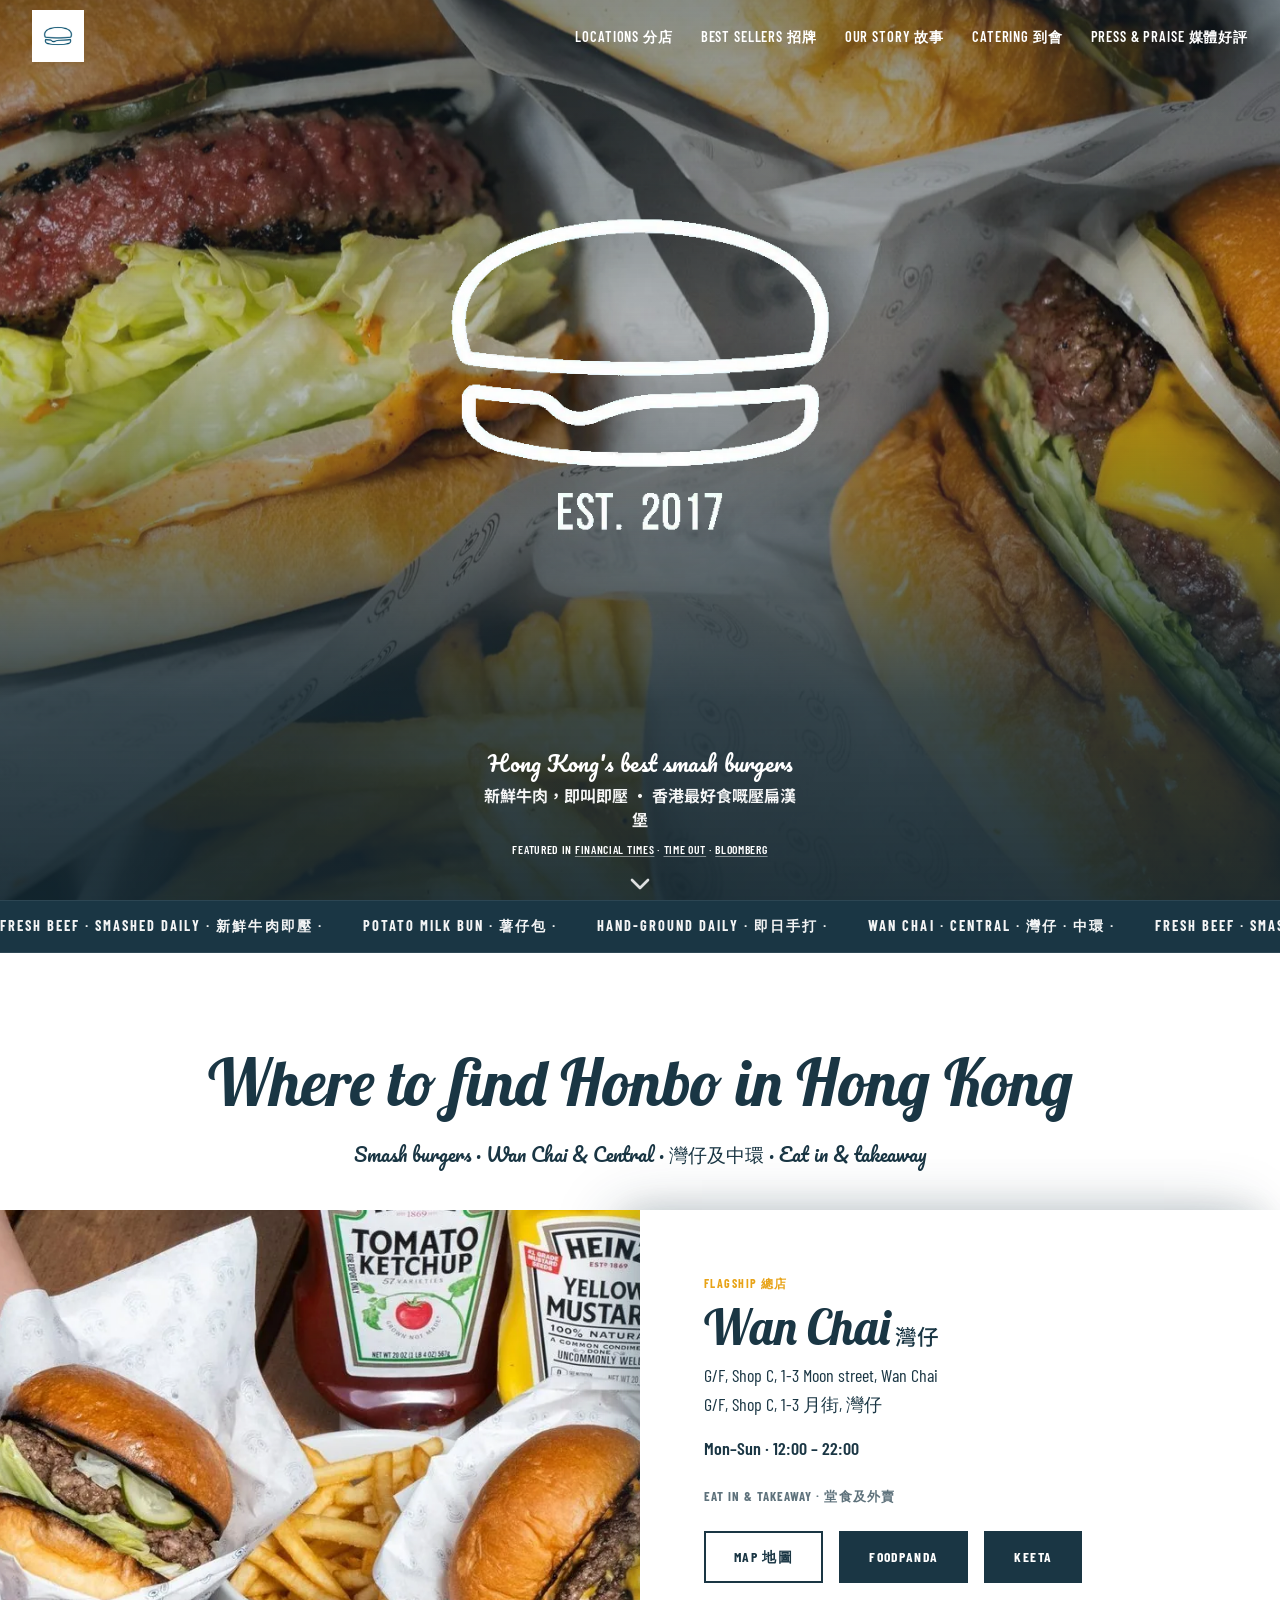
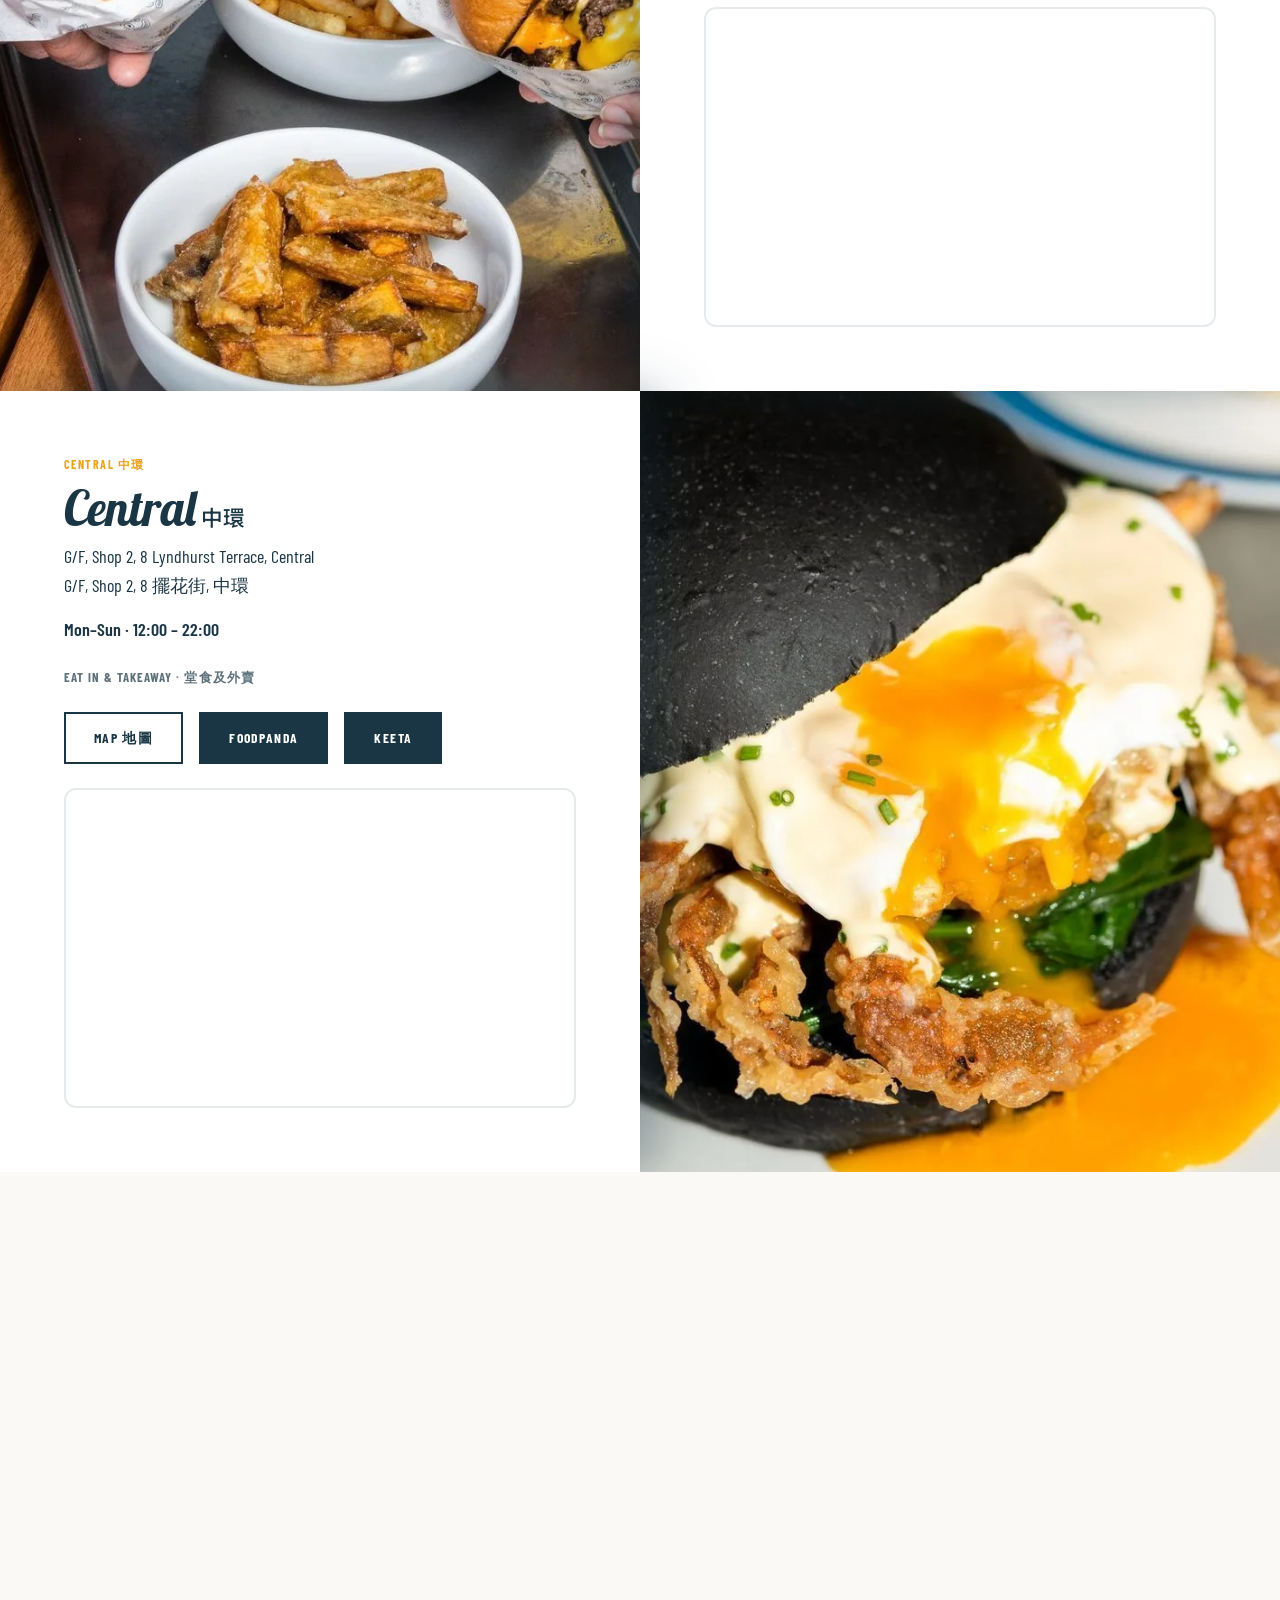
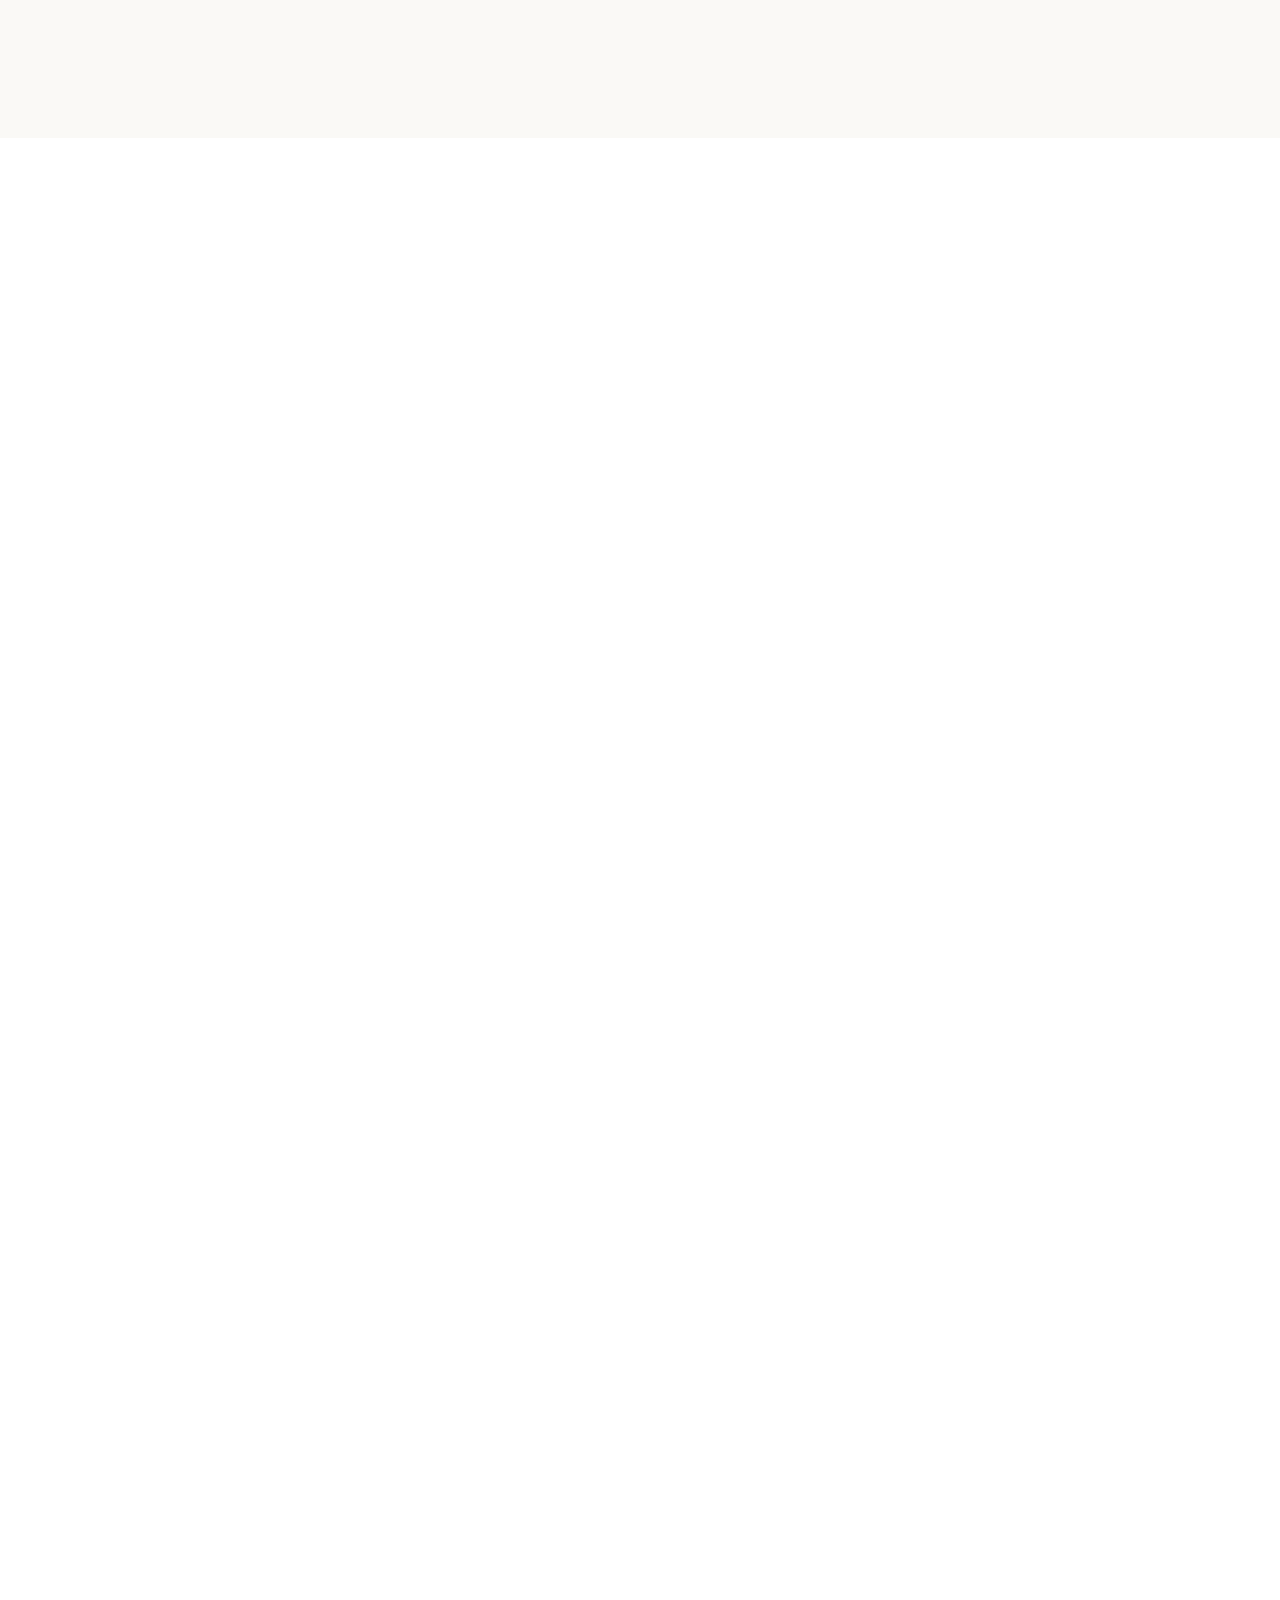
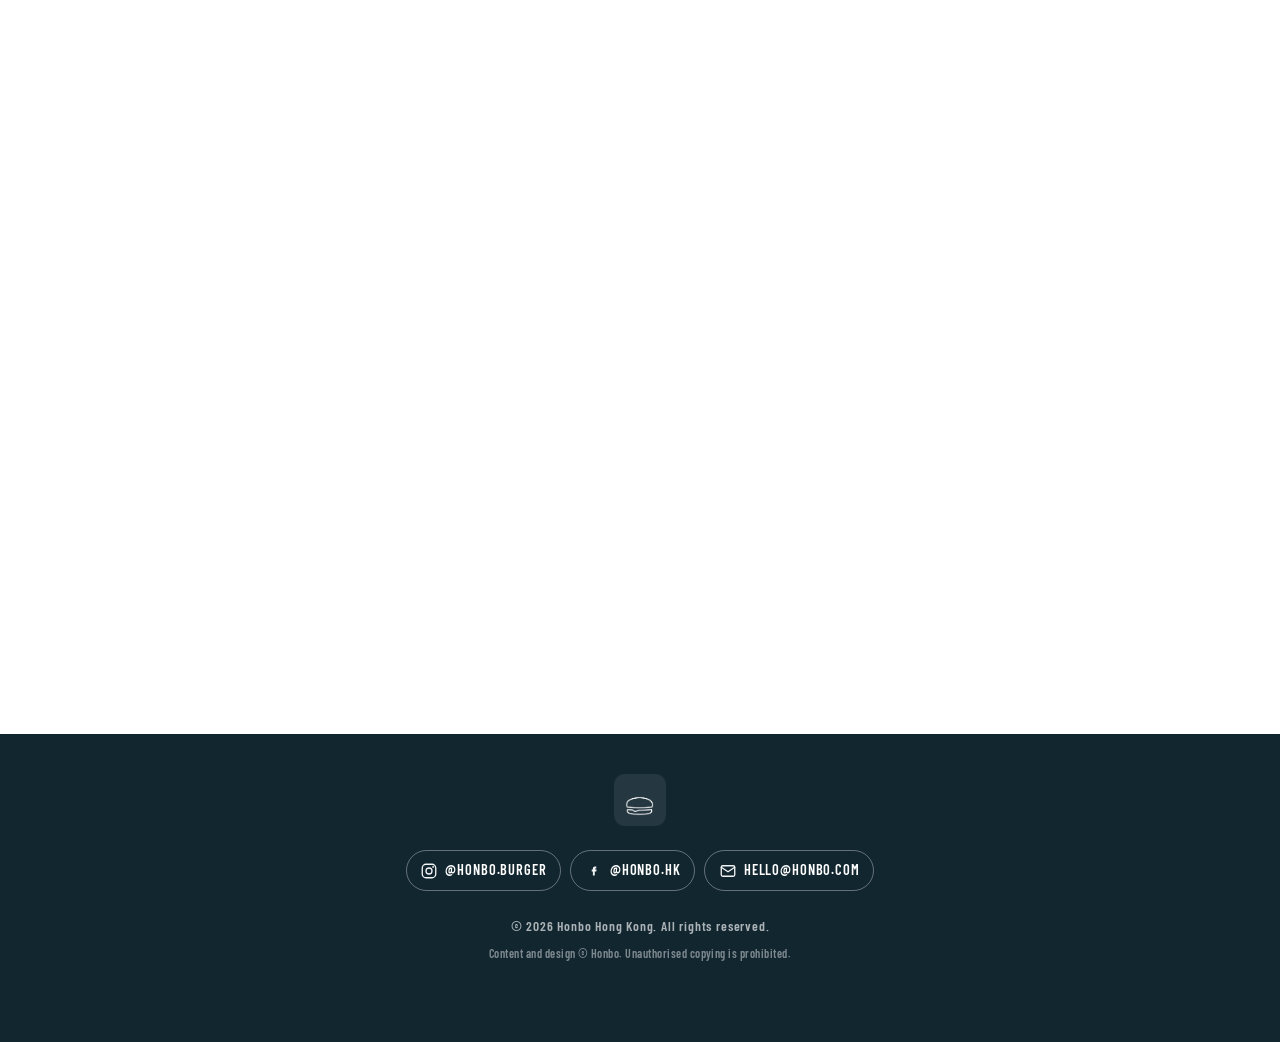
==== commit 3f75e727: "Add anatomy section (hidden pending custom images) and related styles." ====
--- a/docs/index.html
+++ b/docs/index.html
@@ -5,6 +5,7 @@
   <meta name="viewport" content="width=device-width, initial-scale=1.0" />
   <title>Honbo 漢堡 | Smash Burgers Hong Kong — Wan Chai &amp; Central</title>
   <meta name="description" content="Honbo 漢堡 — Hong Kong smash burgers since 2017. Fresh-ground beef, potato milk buns. Wan Chai &amp; Central — dine in, takeaway, foodpanda &amp; Keeta. Featured in Bloomberg, FT &amp; Time Out." />
+  <meta name="keywords" content="Honbo, Honbo burger, Honbo Hong Kong, Honbo 漢堡, smash burger Hong Kong, best burgers Hong Kong, Wan Chai burgers, Central burgers, American burgers HK, cheeseburger Hong Kong, potato milk bun burger, fresh beef burger, burger delivery Hong Kong, foodpanda Honbo, Keeta Honbo, Honbo Wan Chai, Honbo Central, 灣仔漢堡, 中環漢堡, 壓扁漢堡, 香港最好食漢堡, smash burgers Wan Chai, burger restaurant Hong Kong, Honbo catering, loaded fries Hong Kong, Eric Kayser potato bun, Bloomberg best burgers" />
   <meta name="robots" content="index, follow, max-image-preview:large, max-snippet:-1, max-video-preview:-1" />
   <meta name="theme-color" content="#1a3644" />
   <meta name="author" content="Honbo Hong Kong" />
@@ -33,13 +34,13 @@
   <link rel="apple-touch-icon" href="assets/brand/honbo-logo-blue.png" />
   <link rel="preload" href="assets/photos/hero.webp" as="image" type="image/webp" fetchpriority="high" />
   <link rel="preload" href="assets/brand/New_logo.webp" as="image" type="image/webp" />
-  <link rel="preload" href="css/styles.min.css?v=59" as="style" />
+  <link rel="preload" href="css/styles.min.css?v=63" as="style" />
   <link rel="preconnect" href="https://fonts.googleapis.com" />
   <link rel="preconnect" href="https://fonts.gstatic.com" crossorigin />
   <link rel="dns-prefetch" href="https://maps.google.com" />
   <link rel="stylesheet" href="https://fonts.googleapis.com/css2?family=Barlow+Condensed:wght@400;600;700&family=Lobster&family=Pacifico&family=Noto+Sans+TC:wght@400;700&display=swap" media="print" onload="this.media='all'" />
   <noscript><link rel="stylesheet" href="https://fonts.googleapis.com/css2?family=Barlow+Condensed:wght@400;600;700&family=Lobster&family=Pacifico&family=Noto+Sans+TC:wght@400;700&display=swap" /></noscript>
-  <link rel="stylesheet" href="css/styles.min.css?v=59" />
+  <link rel="stylesheet" href="css/styles.min.css?v=63" />
   <script type="application/ld+json">
   {
     "@context": "https://schema.org",
@@ -68,6 +69,7 @@
         "about": { "@id": "https://honbo.com/#organization" },
         "primaryImageOfPage": "https://honbo.com/assets/photos/hero.jpg",
         "inLanguage": "en-HK",
+        "keywords": "Honbo, smash burger Hong Kong, Wan Chai burgers, Central burgers, 漢堡, 壓扁漢堡, best burgers Hong Kong, foodpanda, Keeta, potato milk bun",
         "breadcrumb": { "@id": "https://honbo.com/#breadcrumb" }
       },
       {
@@ -91,7 +93,16 @@
           "https://www.instagram.com/honbo.burger/",
           "https://www.facebook.com/honbo.hk/"
         ],
-        "areaServed": { "@type": "City", "name": "Hong Kong" }
+        "areaServed": { "@type": "City", "name": "Hong Kong" },
+        "knowsAbout": [
+          "Smash burgers",
+          "American-style burgers",
+          "Hong Kong restaurants",
+          "Wan Chai dining",
+          "Central dining",
+          "Burger delivery",
+          "Potato milk buns"
+        ]
       },
       {
         "@type": "Restaurant",
@@ -210,6 +221,7 @@
     <ul class="nav__menu">
       <li><a href="#locations" data-view="home">Locations 分店</a></li>
       <li><a href="#bestsellers" data-view="home">Best Sellers 招牌</a></li>
+      <!-- <li><a href="#anatomy" data-view="home">Anatomy 漢堡</a></li> -->
       <li><a href="#origin" data-view="home">Our Story 故事</a></li>
       <li><a href="#catering" data-view="home">Catering 到會</a></li>
       <li><a href="#press" data-view="blog">Press &amp; Praise 媒體好評</a></li>
@@ -432,6 +444,146 @@
       </div>
       <p class="bestsellers-section__footnote">Prices in HKD · 價錢以港元為準 · Full menu in-store</p>
     </section>
+
+    <!-- Anatomy section: commented out until custom images are provided
+    <section class="anatomy reveal" id="anatomy" aria-labelledby="anatomy-heading">
+      <div class="anatomy__header section-block__header">
+        <p class="section-block__label">Built layer by layer · 逐層組成</p>
+        <h2 class="section-block__title" id="anatomy-heading">Anatomy of a Burger</h2>
+        <p class="section-block__subtitle">The Honbo smash stack · 漢堡解剖</p>
+      </div>
+
+      <div class="anatomy__stage">
+        <svg class="anatomy__lines" viewBox="0 0 1000 720" preserveAspectRatio="xMidYMid meet" aria-hidden="true">
+          <line class="anatomy__line" x1="500" y1="360" x2="500" y2="95" />
+          <line class="anatomy__line" x1="500" y1="360" x2="820" y2="150" />
+          <line class="anatomy__line" x1="500" y1="360" x2="880" y2="360" />
+          <line class="anatomy__line" x1="500" y1="360" x2="780" y2="580" />
+          <line class="anatomy__line" x1="500" y1="360" x2="220" y2="580" />
+          <line class="anatomy__line" x1="500" y1="360" x2="120" y2="360" />
+        </svg>
+
+        <figure class="anatomy__hero anatomy__hero--brand">
+          <picture>
+            <source srcset="assets/menu/Honbo.webp" type="image/webp" />
+            <img
+              src="assets/menu/Honbo.PNG"
+              alt="Honbo signature smash burger"
+              width="900"
+              height="900"
+              loading="lazy"
+              decoding="async"
+            />
+          </picture>
+        </figure>
+
+        <ul class="anatomy__callouts">
+          <li class="anatomy-callout anatomy-callout--top">
+            <div class="anatomy-callout__thumb">
+              <img
+                src="https://images.unsplash.com/photo-1632552544552-3ca612a328ac?auto=format&amp;fit=crop&amp;w=240&amp;h=240&amp;q=80"
+                alt="Tray of burger buns"
+                width="120"
+                height="120"
+                loading="lazy"
+                decoding="async"
+              />
+            </div>
+            <h3 class="anatomy-callout__title">Potato milk bun</h3>
+            <p class="anatomy-callout__text">House recipe with a local artisanal baker — soft, slightly sweet, no preservatives.</p>
+          </li>
+          <li class="anatomy-callout anatomy-callout--top-right">
+            <div class="anatomy-callout__thumb">
+              <img
+                src="https://upload.wikimedia.org/wikipedia/commons/thumb/d/d0/Wrapped_American_cheese_slices.jpg/250px-Wrapped_American_cheese_slices.jpg"
+                alt="American cheese slices"
+                width="120"
+                height="120"
+                loading="lazy"
+                decoding="async"
+              />
+            </div>
+            <h3 class="anatomy-callout__title">American cheese</h3>
+            <p class="anatomy-callout__text">Melted over the patty edges so every bite gets that salty, creamy pull.</p>
+          </li>
+          <li class="anatomy-callout anatomy-callout--right">
+            <div class="anatomy-callout__thumb">
+              <img
+                src="https://upload.wikimedia.org/wikipedia/commons/thumb/5/54/Hamburgers_grilling_outdoors_over_propane.jpg/250px-Hamburgers_grilling_outdoors_over_propane.jpg"
+                alt="Beef burger patties on a grill"
+                width="120"
+                height="120"
+                loading="lazy"
+                decoding="async"
+              />
+            </div>
+            <h3 class="anatomy-callout__title">Smashed patty</h3>
+            <p class="anatomy-callout__text">Fresh-ground beef pressed on the plancha when you order — maximum crust, maximum juice.</p>
+          </li>
+          <li class="anatomy-callout anatomy-callout--bottom-right">
+            <div class="anatomy-callout__thumb anatomy-callout__thumb--duo">
+              <img
+                src="https://upload.wikimedia.org/wikipedia/commons/thumb/c/cf/Gherkin.jpg/250px-Gherkin.jpg"
+                alt="Pickled gherkins"
+                width="60"
+                height="120"
+                loading="lazy"
+                decoding="async"
+              />
+              <img
+                src="https://upload.wikimedia.org/wikipedia/commons/thumb/3/3e/Sliced_red_onion.jpg/250px-Sliced_red_onion.jpg"
+                alt="Sliced red onion"
+                width="60"
+                height="120"
+                loading="lazy"
+                decoding="async"
+              />
+            </div>
+            <h3 class="anatomy-callout__title">Pickles &amp; onion</h3>
+            <p class="anatomy-callout__text">House-cured Japanese pickles and sweet onion for crunch and balance.</p>
+          </li>
+          <li class="anatomy-callout anatomy-callout--bottom-left">
+            <div class="anatomy-callout__thumb">
+              <img
+                src="https://upload.wikimedia.org/wikipedia/commons/thumb/6/60/Mayonnaise_%281%29.jpg/250px-Mayonnaise_%281%29.jpg"
+                alt="Mayonnaise in a bowl"
+                width="120"
+                height="120"
+                loading="lazy"
+                decoding="async"
+              />
+            </div>
+            <h3 class="anatomy-callout__title">House sauce</h3>
+            <p class="anatomy-callout__text">Signature Honbo sauce on the bun — tangy, savoury, built to match the smash.</p>
+          </li>
+          <li class="anatomy-callout anatomy-callout--left">
+            <div class="anatomy-callout__thumb">
+              <img
+                src="https://upload.wikimedia.org/wikipedia/commons/thumb/e/e3/Ground_beef_USDA.jpg/250px-Ground_beef_USDA.jpg"
+                alt="Fresh ground beef"
+                width="120"
+                height="120"
+                loading="lazy"
+                decoding="async"
+              />
+            </div>
+            <h3 class="anatomy-callout__title">Smashed beef</h3>
+            <p class="anatomy-callout__text">USDA double-gold blend, pressed on the plancha — crispy edges, juicy centre.</p>
+          </li>
+        </ul>
+      </div>
+
+      <div class="anatomy__footer">
+        <blockquote class="anatomy__quote">
+          <p>A great burger is memory, crunch, and steam in one bite — smashed fresh, never sitting under a heat lamp.</p>
+        </blockquote>
+        <p class="anatomy__fact">
+          <span class="anatomy__fact-num">0</span>
+          <span class="anatomy__fact-label">Pre-made patties — every smash is pressed to order when you order.</span>
+        </p>
+      </div>
+    </section>
+    -->
 
     <section class="origin" id="origin" aria-labelledby="origin-heading">
       <div class="origin__parallax-bg" aria-hidden="true"></div>
--- a/docs/css/styles.min.css
+++ b/docs/css/styles.min.css
@@ -1 +1 @@
-:root{--honbo-navy:#1a3644;--honbo-navy-dark:#122630;--honbo-cream:#faf9f6;--honbo-white:#ffffff;--honbo-cheese:#e8a317;--font-script:"Lobster",cursive;--font-subtitle:"Pacifico",cursive;--font-body:"Barlow Condensed","Arial Narrow",sans-serif;--font-zh:"Noto Sans TC",sans-serif;--header-h:72px;--space-xs:0.5rem;--space-sm:1rem;--space-md:1.5rem;--space-lg:2.5rem;--space-xl:clamp(3rem,8vw,5rem);--radius:12px;--ease-out:cubic-bezier(0.22,1,0.36,1);--transition:0.4s var(--ease-out);}*,*::before,*::after{box-sizing:border-box;}html{scroll-behavior:auto;scroll-padding-top:var(--header-h);}body.is-scroll-animating{overflow-anchor:none;}section[id],#main>div[id]{scroll-margin-top:var(--header-h);}body{margin:0;font-family:var(--font-body);font-size:clamp(1rem,2vw,1.125rem);line-height:1.55;color:var(--honbo-navy);background:var(--honbo-white);-webkit-font-smoothing:antialiased;overflow-x:hidden;}body.is-menu-open{overflow:hidden;}.locations,.gallery-section,.bestsellers-section,.origin,.catering,.blog-reviews{content-visibility:auto;contain-intrinsic-size:auto 640px;}img{max-width:100%;height:auto;display:block;}a{color:inherit;text-decoration-thickness:1px;text-underline-offset:3px;}.sr-only{position:absolute;width:1px;height:1px;padding:0;margin:-1px;overflow:hidden;clip:rect(0,0,0,0);white-space:nowrap;border:0;}.skip-link{position:absolute;top:-100%;left:var(--space-sm);z-index:1000;padding:0.5rem 1rem;background:var(--honbo-navy);color:var(--honbo-white);border-radius:4px;}.skip-link:focus{top:var(--space-sm);}.site-header{position:fixed;top:0;left:0;right:0;z-index:200;height:var(--header-h);overflow:visible;transition:background var(--transition),box-shadow var(--transition);}.site-header.is-scrolled{background:rgba(255,255,255,0.96);box-shadow:0 1px 0 rgba(26,54,68,0.08);}body.is-menu-open .site-header,body.is-menu-open .site-header.is-scrolled{background:transparent;box-shadow:none;}.nav{display:flex;align-items:center;justify-content:space-between;height:100%;max-width:1280px;margin:0 auto;padding:0 clamp(1rem,4vw,2rem);}.nav__logo{position:relative;display:flex;align-items:center;line-height:0;text-decoration:none;}.nav__logo-img{display:block;height:clamp(40px,8vw,52px);max-width:min(160px,38vw);transition:opacity var(--transition);}.nav__logo-img img{display:block;height:100%;width:auto;max-width:100%;object-fit:contain;}.nav__logo-img--blue{position:absolute;left:0;opacity:0;}.site-header:not(.is-scrolled) .nav__logo-img--white{opacity:1;}.site-header:not(.is-scrolled) .nav__logo-img--blue{opacity:0;}.site-header.is-scrolled .nav__logo-img--white{opacity:0;}.site-header.is-scrolled .nav__logo-img--blue{opacity:1;position:static;}.site-nav{position:fixed;top:0;left:50%;z-index:201;width:100%;max-width:1280px;height:var(--header-h);transform:translateX(-50%);display:flex;align-items:center;justify-content:flex-end;padding:0 clamp(1rem,4vw,2rem);pointer-events:none;}.nav__menu{display:flex;gap:clamp(0.75rem,2.5vw,1.75rem);list-style:none;margin:0;padding:0;pointer-events:auto;}.nav__menu a{font-weight:600;font-size:clamp(0.75rem,1.8vw,0.9rem);letter-spacing:0.06em;text-transform:uppercase;text-decoration:none;color:var(--honbo-white);transition:color var(--transition),opacity var(--transition);}.site-header.is-scrolled~.site-nav .nav__menu a{color:var(--honbo-navy);}.nav__toggle{display:none;flex-direction:column;justify-content:center;gap:5px;width:44px;height:44px;padding:0;border:none;background:transparent;cursor:pointer;}.nav__toggle-bar{display:block;width:22px;height:2px;margin:0 auto;background:var(--honbo-white);border-radius:1px;transition:var(--transition);}.site-header.is-scrolled .nav__toggle-bar{background:var(--honbo-navy);}.nav__toggle[aria-expanded="true"] .nav__toggle-bar:nth-child(1){transform:translateY(7px) rotate(45deg);}.nav__toggle[aria-expanded="true"] .nav__toggle-bar:nth-child(2){opacity:0;}.nav__toggle[aria-expanded="true"] .nav__toggle-bar:nth-child(3){transform:translateY(-7px) rotate(-45deg);}.btn{display:inline-block;padding:0.85rem 1.75rem;font-family:var(--font-body);font-weight:700;font-size:0.85rem;letter-spacing:0.1em;text-transform:uppercase;text-decoration:none;border:2px solid var(--honbo-navy);transition:var(--transition);cursor:pointer;}.btn--primary{background:var(--honbo-navy);color:var(--honbo-white);}.btn--primary:hover{background:var(--honbo-navy-dark);color:var(--honbo-white);}.btn--outline{background:transparent;color:var(--honbo-navy);}.btn--outline:hover{background:var(--honbo-navy);color:var(--honbo-white);}.btn--light{background:var(--honbo-white);color:var(--honbo-navy);border-color:var(--honbo-white);}.btn--light:hover{background:var(--honbo-cheese);border-color:var(--honbo-cheese);}.hero-parallax{--hero-content-width:min(92vw,22rem);--hero-icon-size:min(94vw,26rem);--hero-tagline-size:clamp(0.98rem,4.2vw,1.2rem);--hero-tagline-zh-size:clamp(0.72rem,3.4vw,0.88rem);--hero-proof-size:0.62rem;--hero-logo-gap:clamp(0.65rem,2.5vh,1.25rem);--hero-text-gap:0.35rem;--hero-footer-gap:0.5rem;--hero-arrow-space:calc(0.85rem+env(safe-area-inset-bottom,0px));position:relative;display:flex;flex-direction:column;align-items:center;justify-content:flex-end;gap:var(--hero-logo-gap);min-height:100svh;min-height:100dvh;padding:calc(var(--header-h)+0.35rem) clamp(0.85rem,4vw,1.25rem) var(--hero-arrow-space);overflow:hidden;text-align:center;color:var(--honbo-white);}.hero-parallax__bg{position:absolute;inset:-8%;z-index:0;will-change:transform;}.hero-parallax__bg picture{display:block;width:100%;height:100%;}.hero-parallax__bg img{width:100%;height:100%;object-fit:cover;object-position:center 42%;}.hero-parallax__overlay{position:absolute;inset:0;z-index:1;background:linear-gradient( to bottom,rgba(18,38,48,0.5) 0%,rgba(18,38,48,0.22) 38%,rgba(18,38,48,0.82) 78%,rgba(18,38,48,0.92) 100% );}.hero-parallax__content{position:relative;z-index:2;width:100%;max-width:100%;margin-inline:auto;display:flex;flex-direction:column;align-items:center;text-align:center;}.hero-parallax__footer{position:relative;z-index:2;width:100%;display:flex;flex-direction:column;align-items:center;gap:var(--hero-footer-gap);text-align:center;flex-shrink:0;}.hero-parallax__meta{margin:0;font-weight:600;letter-spacing:0.12em;text-transform:uppercase;font-size:clamp(0.68rem,1.8vw,0.78rem);opacity:0.92;}.hero-parallax__brand{width:var(--hero-icon-size);max-width:calc(100vw - 2rem);margin-inline:auto;display:flex;justify-content:center;flex-shrink:0;}.hero-parallax__title{width:100%;margin:0;line-height:0;text-align:center;}.hero-parallax__logo-frame{display:flex;justify-content:center;width:100%;margin-inline:auto;line-height:0;}.hero-parallax__logo-frame picture{display:block;width:100%;line-height:0;}.hero-parallax__icon{display:block;width:100%;height:auto;margin-inline:auto;object-fit:contain;object-position:center center;filter:drop-shadow(0 8px 32px rgba(0,0,0,0.35));}.hero-parallax__copy{display:flex;flex-direction:column;align-items:center;gap:var(--hero-text-gap);width:var(--hero-content-width);max-width:100%;margin:0;margin-inline:auto;}.hero-parallax__tagline{margin:0;font-family:var(--font-subtitle);font-size:var(--hero-tagline-size);line-height:1.35;max-width:28ch;text-align:center;}.hero-parallax__tagline-zh{margin:0;font-family:var(--font-zh);font-size:var(--hero-tagline-zh-size);font-weight:700;line-height:1.5;opacity:0.95;max-width:36ch;text-align:center;}.hero-parallax__proof{margin:0;padding:0;font-size:var(--hero-proof-size);font-weight:600;letter-spacing:0.06em;text-transform:uppercase;line-height:1.5;opacity:0.9;text-align:center;width:100%;}.hero-parallax__proof a{color:var(--honbo-white);text-decoration:underline;text-decoration-color:rgba(255,255,255,0.45);text-underline-offset:0.2em;transition:color var(--transition),text-decoration-color var(--transition);}.hero-parallax__proof a:hover{color:var(--honbo-cheese);text-decoration-color:var(--honbo-cheese);}.hero-parallax__bottom{position:relative;width:var(--hero-content-width);max-width:100%;margin:0;margin-inline:auto;display:flex;flex-direction:column;align-items:center;gap:var(--hero-footer-gap);text-align:center;}.hero-parallax__scroll{position:relative;display:flex;align-items:center;justify-content:center;color:var(--honbo-white);text-decoration:none;opacity:0.85;transition:opacity var(--transition);line-height:0;}.hero-parallax__scroll-label{font-size:0.65rem;font-weight:700;letter-spacing:0.18em;text-transform:uppercase;}.hero-parallax__scroll:hover{opacity:1;}.hero-parallax__arrow{animation:arrow-bounce 2s ease-in-out infinite;}@keyframes arrow-bounce{0%,100%{transform:translateY(0);opacity:0.85;}50%{transform:translateY(10px);opacity:1;}}@keyframes hero-enter{from{opacity:0;transform:translateY(14px);}to{opacity:1;transform:translateY(0);}}@media (prefers-reduced-motion:no-preference){.hero-parallax__title,.hero-parallax__meta,.hero-parallax__copy,.hero-parallax__proof{animation:hero-enter 0.65s ease forwards;opacity:0;}.hero-parallax__title{animation-delay:0.05s;}.hero-parallax__meta{animation-delay:0.15s;}.hero-parallax__copy{animation-delay:0.25s;}.hero-parallax__proof{animation-delay:0.35s;}}.reveal{opacity:0;transform:translate3d(0,28px,0);transition:opacity 0.65s cubic-bezier(0.22,1,0.36,1),transform 0.65s cubic-bezier(0.22,1,0.36,1);transition-delay:var(--reveal-delay,0s);will-change:opacity,transform;}.reveal--from-left{transform:translate3d(-36px,0,0);}.reveal--from-right{transform:translate3d(36px,0,0);}.reveal--scale{transform:translate3d(0,20px,0) scale(0.96);}.reveal.is-visible{opacity:1;transform:translate3d(0,0,0);}@media (prefers-reduced-motion:no-preference){.menu-card{transition:transform 0.28s cubic-bezier(0.22,1,0.36,1),box-shadow 0.28s ease,border-color 0.28s ease;}.menu-card:hover{transform:translateY(-5px);box-shadow:0 14px 32px rgba(26,54,68,0.12);}.gallery-card{transition:transform 0.35s ease;}.gallery-card:hover{transform:scale(1.02);}.gallery-card img{transition:transform 0.45s cubic-bezier(0.22,1,0.36,1);}.gallery-card:hover img{transform:scale(1.05);}.review-card{transition:transform 0.28s cubic-bezier(0.22,1,0.36,1),box-shadow 0.28s ease;}.review-card:hover{transform:translateY(-4px);box-shadow:0 12px 28px rgba(26,54,68,0.1);}.btn{transition:background var(--transition),color var(--transition),border-color var(--transition),transform 0.2s ease,box-shadow 0.2s ease;}.btn:hover{transform:translateY(-2px);}.btn:active{transform:translateY(0);}.location-panel__bg img{transition:transform 0.8s cubic-bezier(0.22,1,0.36,1);}.location-panel__media.reveal.is-visible .location-panel__bg img{transform:scale(1.04);}}.marquee-bar{background:var(--honbo-navy);color:var(--honbo-white);overflow:hidden;border-block:1px solid rgba(255,255,255,0.08);}.loop-track{overflow:hidden;width:100%;}.loop-track__inner{display:flex;width:max-content;animation:loop-scroll 30s linear infinite;will-change:transform;}.loop-track--marquee .loop-track__inner{animation-duration:22s;}.loop-track--marquee:hover .loop-track__inner{animation-play-state:paused;}.horizontal-carousel{overflow-x:auto;overflow-y:hidden;width:100%;-webkit-overflow-scrolling:touch;overscroll-behavior-x:contain;scroll-snap-type:x proximity;scrollbar-width:thin;scrollbar-color:var(--honbo-navy) transparent;cursor:grab;padding-bottom:var(--space-sm);}.horizontal-carousel.is-dragging{cursor:grabbing;scroll-snap-type:none;user-select:none;}.horizontal-carousel--infinite{scroll-snap-type:none;}.horizontal-carousel--infinite.is-looping{scroll-snap-type:none;scroll-behavior:auto;}.horizontal-carousel__track{display:flex;width:max-content;}.carousel-hint{margin:var(--space-xs) 0 0;font-size:0.75rem;letter-spacing:0.08em;text-transform:uppercase;opacity:0.5;}.loop-track__set{display:flex;flex-shrink:0;}@keyframes loop-scroll{from{transform:translateX(0);}to{transform:translateX(-50%);}}.loop-track--marquee{padding:0.9rem 0;}.loop-track--marquee .loop-track__set{gap:2.5rem;padding-right:2.5rem;}.loop-track--marquee .loop-track__set span{font-weight:700;letter-spacing:0.14em;text-transform:uppercase;font-size:clamp(0.75rem,2vw,0.9rem);white-space:nowrap;opacity:0.95;}.gallery-section{padding:var(--space-lg) 0 var(--space-xl);background:var(--honbo-cream);overflow:visible;}.bestsellers-section{padding:var(--space-xl) 0;background:var(--honbo-white);overflow:visible;}.section-block__header{text-align:center;padding:0 clamp(1rem,5vw,3rem) var(--space-md);}.section-block__label{font-weight:700;letter-spacing:0.12em;text-transform:uppercase;font-size:0.8rem;margin:0;opacity:0.65;}.section-block__title{font-family:var(--font-script);font-size:clamp(2.5rem,8vw,4.5rem);font-weight:400;margin:0;color:var(--honbo-navy);}.section-block__subtitle{font-family:var(--font-subtitle);font-size:clamp(1rem,2.5vw,1.2rem);margin:var(--space-xs) 0 0;}.loop-track--gallery .loop-track__set,.loop-track--bestsellers .loop-track__set{gap:clamp(1rem,3vw,1.5rem);padding-right:clamp(1rem,3vw,1.5rem);}.loop-track--gallery,.loop-track--bestsellers{mask-image:linear-gradient(90deg,transparent,#000 2%,#000 98%,transparent);padding-left:clamp(1rem,5vw,3rem);}.gallery-card{flex:0 0 min(88vw,480px);margin:0;overflow:hidden;border-radius:var(--radius);aspect-ratio:4 / 3;scroll-snap-align:start;}.gallery-card picture{display:block;width:100%;height:100%;}.gallery-card img{width:100%;height:100%;object-fit:cover;}.bestsellers-section__footnote{text-align:center;font-size:0.85rem;opacity:0.6;padding:var(--space-md) clamp(1rem,5vw,3rem) 0;letter-spacing:0.04em;}.section-intro{text-align:center;padding:var(--space-xl) clamp(1rem,5vw,3rem) var(--space-lg);}.section-intro--light .section-intro__title,.section-intro--light .section-intro__subtitle{color:var(--honbo-white);}.section-intro__title{font-family:var(--font-script);font-size:clamp(2.25rem,7vw,4rem);font-weight:400;margin:0;}.section-intro__subtitle{font-family:var(--font-subtitle);font-size:clamp(0.95rem,2.5vw,1.2rem);margin:var(--space-xs) 0 0;}.locations{overflow:hidden;}.location-panel{display:grid;grid-template-columns:1fr 1fr;min-height:min(85vh,720px);}.location-panel--reverse .location-panel__media{order:2;}.location-panel--reverse .location-panel__body{order:1;}.location-panel__media{position:relative;overflow:hidden;min-height:360px;}.location-panel__bg{position:absolute;inset:0;}.location-panel__bg picture{display:block;width:100%;height:100%;}.location-panel__bg img{width:100%;height:100%;object-fit:cover;object-position:center center;}.location-panel__body{position:relative;z-index:2;display:flex;flex-direction:column;justify-content:center;padding:clamp(2rem,6vw,4rem);background:var(--honbo-white);box-shadow:-28px 0 56px -4px rgba(26,54,68,0.28),-12px 0 32px rgba(26,54,68,0.12);}.location-panel--reverse .location-panel__body{box-shadow:28px 0 56px -4px rgba(26,54,68,0.28),12px 0 32px rgba(26,54,68,0.12);}.location-panel__label{font-weight:700;letter-spacing:0.12em;text-transform:uppercase;font-size:0.75rem;margin:0 0 var(--space-xs);color:var(--honbo-cheese);}.location-panel__name{font-family:var(--font-script);font-size:clamp(2rem,5vw,3rem);font-weight:400;margin:0 0 var(--space-xs);line-height:1.1;}.location-panel__name span{font-family:var(--font-zh);font-size:0.45em;font-weight:500;margin-left:0.25em;}.location-panel__service{font-weight:700;letter-spacing:0.08em;font-size:0.8rem;margin:0 0 var(--space-md);opacity:0.7;}.location-panel address{font-style:normal;margin-bottom:var(--space-sm);line-height:1.6;}.location-panel__hours{margin:0 0 var(--space-md);font-weight:600;}.location-panel__actions{display:flex;flex-wrap:wrap;gap:var(--space-sm);margin-bottom:var(--space-md);}.location-panel__map{border-radius:var(--radius);overflow:hidden;aspect-ratio:16 / 10;border:2px solid rgba(26,54,68,0.1);}.location-panel__map iframe{width:100%;height:100%;border:0;}.menu-card{flex:0 0 min(78vw,280px);background:var(--honbo-cream);border-radius:var(--radius);padding:var(--space-md);border:1px solid rgba(26,54,68,0.06);text-align:center;scroll-snap-align:start;}.menu-card__art{margin-bottom:var(--space-sm);min-height:160px;display:flex;align-items:center;justify-content:center;}.menu-card__art picture{display:flex;align-items:center;justify-content:center;width:100%;}.menu-card__art img{max-height:180px;width:auto;margin:0 auto;object-fit:contain;filter:drop-shadow(0 8px 20px rgba(26,54,68,0.12));}.menu-card__info h3{font-family:var(--font-script);font-size:1.45rem;font-weight:400;margin:0 0 var(--space-xs);}.menu-card__info h3 span{display:block;font-family:var(--font-zh);font-size:0.85rem;font-weight:500;}.menu-card__info p{font-size:0.9rem;margin:0 0 var(--space-sm);opacity:0.85;line-height:1.45;}.price-badge{display:inline-flex;align-items:center;justify-content:center;width:48px;height:48px;border-radius:50%;background:var(--honbo-navy);color:var(--honbo-white);font-weight:700;}.origin{position:relative;padding:var(--space-xl) clamp(1rem,5vw,3rem);color:var(--honbo-white);overflow:hidden;}.origin__parallax-bg{position:absolute;inset:-20% 0;background:linear-gradient(135deg,var(--honbo-navy) 0%,var(--honbo-navy-dark) 100%);z-index:0;will-change:transform;}.origin__inner{position:relative;z-index:1;max-width:1100px;margin:0 auto;}.origin__grid{display:grid;grid-template-columns:repeat(3,1fr);gap:var(--space-lg);margin-bottom:var(--space-md);}.origin__col{font-size:1.05rem;line-height:1.65;}.origin__col--zh{font-family:var(--font-zh);line-height:1.8;}.origin__note{text-align:center;font-family:var(--font-subtitle);font-size:1.1rem;max-width:560px;margin:var(--space-lg) auto 0;opacity:0.95;}.catering{position:relative;min-height:min(85vh,640px);display:flex;align-items:center;justify-content:center;padding:var(--space-xl) clamp(1rem,5vw,3rem);overflow:hidden;color:var(--honbo-white);text-align:center;}.catering__bg{position:absolute;inset:-12%;z-index:0;will-change:transform;}.catering__bg picture{display:block;width:100%;height:100%;}.catering__bg img{width:100%;height:100%;object-fit:cover;}.catering__overlay{position:absolute;inset:0;background:rgba(18,38,48,0.82);z-index:1;}.catering__content{position:relative;z-index:2;max-width:640px;display:flex;flex-direction:column;align-items:center;}.catering__content>p,.catering__content>ul{width:100%;}.catering__title{font-family:var(--font-script);font-size:clamp(2.5rem,7vw,4rem);font-weight:400;margin:0;}.catering__subtitle{font-family:var(--font-subtitle);font-size:clamp(1rem,2.5vw,1.25rem);margin:var(--space-xs) 0 var(--space-md);}.catering__zh{font-family:var(--font-zh);line-height:1.75;opacity:0.95;}.catering__list{text-align:left;display:block;margin:var(--space-md) 0 0;padding-left:1.2rem;}.catering__list li{margin-bottom:var(--space-xs);font-size:0.95rem;}.catering__cta{margin-top:var(--space-lg);width:100%;display:flex;justify-content:center;}.site-footer{text-align:center;padding:var(--space-lg) clamp(1rem,5vw,3rem) var(--space-xl);background:var(--honbo-navy-dark);color:var(--honbo-white);font-family:var(--font-body);}.site-footer__brand{display:inline-flex;align-items:center;justify-content:center;width:3.25rem;height:3.25rem;margin:0 auto var(--space-md);border-radius:0.65rem;background:rgba(255,255,255,0.08);text-decoration:none;transition:background var(--transition);}.site-footer__brand:hover{background:rgba(255,255,255,0.14);}.site-footer__icon{display:block;width:2.25rem;height:auto;}.site-footer__social{display:flex;flex-wrap:wrap;justify-content:center;gap:0.55rem;margin-bottom:var(--space-md);}.site-footer__pill{display:inline-flex;align-items:center;gap:0.45rem;padding:0.5rem 0.85rem;font-family:inherit;font-size:clamp(0.75rem,1.8vw,0.9rem);font-weight:600;letter-spacing:0.06em;text-transform:uppercase;text-decoration:none;color:var(--honbo-white);border:1px solid rgba(255,255,255,0.35);border-radius:999px;transition:background var(--transition),border-color var(--transition),color var(--transition);}.site-footer__pill:hover{background:rgba(255,255,255,0.1);border-color:rgba(255,255,255,0.55);}.site-footer__pill-icon{flex-shrink:0;opacity:0.95;}.site-footer__copy{font-family:inherit;font-size:clamp(0.75rem,1.8vw,0.85rem);font-weight:600;letter-spacing:0.06em;opacity:0.65;margin:0;}.site-footer__legal{font-family:inherit;font-size:clamp(0.68rem,1.6vw,0.75rem);font-weight:600;letter-spacing:0.04em;opacity:0.45;margin:var(--space-xs) 0 0;max-width:28rem;margin-inline:auto;}@media (max-width:768px){.hero-parallax{--hero-icon-size:min(94vw,26rem);--hero-footer-gap:0.4rem;display:grid;grid-template-columns:minmax(0,1fr);grid-template-rows:minmax(0,1fr) auto;justify-items:center;align-content:stretch;gap:0;padding:calc(var(--header-h)+0.35rem) max(1rem,env(safe-area-inset-left,0px),env(safe-area-inset-right,0px)) var(--hero-arrow-space);}.hero-parallax__bg,.hero-parallax__overlay{grid-column:1;grid-row:1 / -1;}.hero-parallax__content{grid-column:1;grid-row:1;align-self:center;justify-self:center;width:var(--hero-icon-size);max-width:calc(100% - 2rem);}.hero-parallax__footer{grid-column:1;grid-row:2;justify-self:stretch;width:100%;z-index:3;}.hero-parallax__overlay{background:linear-gradient( to bottom,rgba(18,38,48,0.48) 0%,rgba(18,38,48,0.28) 32%,rgba(18,38,48,0.88) 72%,rgba(18,38,48,0.96) 100% );}.hero-parallax__bg img{object-position:center 50%;}.hero-parallax__proof{max-width:18.5rem;line-height:1.45;}}@media (max-width:768px) and (max-height:740px){.hero-parallax{--hero-icon-size:min(90vw,22rem);gap:0.3rem;}}@media (min-width:769px){.hero-parallax{display:grid;grid-template-columns:minmax(0,1fr);grid-template-rows:minmax(0,1fr) auto;justify-items:center;align-content:stretch;gap:0;}.hero-parallax__bg,.hero-parallax__overlay{grid-column:1;grid-row:1 / -1;}.hero-parallax__content{grid-column:1;grid-row:1;align-self:center;justify-self:center;width:var(--hero-icon-size);max-width:calc(100% - 2rem);flex-shrink:0;}.hero-parallax__footer{grid-column:1;grid-row:2;width:100%;align-items:center;}}@media (min-width:769px) and (max-width:1199px){.hero-parallax{--hero-content-width:min(86vw,32rem);--hero-icon-size:clamp(18rem,44vmin,28rem);--hero-logo-gap:clamp(0.65rem,2vh,1.1rem);--hero-footer-gap:0.55rem;--hero-tagline-size:clamp(1.05rem,2.6vmin,1.45rem);--hero-tagline-zh-size:clamp(0.78rem,2vmin,0.95rem);--hero-proof-size:clamp(0.65rem,1.4vmin,0.78rem);--hero-arrow-space:calc(clamp(0.85rem,2.5vh,1.5rem)+env(safe-area-inset-bottom,0px));padding:calc(var(--header-h)+clamp(0.75rem,2.5vh,1.5rem)) clamp(1rem,4vw,2.5rem) var(--hero-arrow-space);}}@media (min-width:769px){.site-nav{padding-right:clamp(1rem,4vw,2rem);}}@media (min-width:1200px) and (max-width:1919px){.hero-parallax{--hero-content-width:min(80vw,36rem);--hero-icon-size:clamp(20rem,46vmin,34rem);--hero-logo-gap:clamp(0.7rem,2.2vh,1.2rem);--hero-footer-gap:0.6rem;--hero-tagline-size:clamp(1.1rem,2.4vmin,1.65rem);--hero-tagline-zh-size:clamp(0.82rem,1.9vmin,1rem);--hero-proof-size:clamp(0.68rem,1.3vmin,0.82rem);--hero-arrow-space:calc(clamp(1rem,2.8vh,1.75rem)+env(safe-area-inset-bottom,0px));padding:calc(var(--header-h)+clamp(1rem,3vh,1.75rem)) clamp(1.25rem,4vw,3rem) var(--hero-arrow-space);}.hero-parallax__bg img{object-position:center 42%;}}@media (min-width:1920px) and (max-width:2559px){.hero-parallax{--hero-content-width:min(74vw,40rem);--hero-icon-size:clamp(22rem,44vmin,38rem);--hero-logo-gap:clamp(0.75rem,2.4vh,1.25rem);--hero-footer-gap:0.65rem;--hero-tagline-size:clamp(1.2rem,2.2vmin,1.9rem);--hero-tagline-zh-size:clamp(0.88rem,1.75vmin,1.08rem);--hero-proof-size:clamp(0.7rem,1.2vmin,0.88rem);--hero-arrow-space:calc(clamp(1.1rem,3vh,2rem)+env(safe-area-inset-bottom,0px));padding:calc(var(--header-h)+clamp(1.1rem,3.2vh,2rem)) clamp(1.5rem,4vw,3.5rem) var(--hero-arrow-space);}.hero-parallax__bg img{object-position:center 40%;}}@media (min-width:2560px){.hero-parallax{--hero-content-width:min(68vw,44rem);--hero-icon-size:clamp(24rem,42vmin,42rem);--hero-logo-gap:clamp(0.85rem,2.6vh,1.35rem);--hero-footer-gap:0.7rem;--hero-tagline-size:clamp(1.35rem,2vmin,2.1rem);--hero-tagline-zh-size:clamp(0.92rem,1.6vmin,1.12rem);--hero-proof-size:clamp(0.72rem,1.1vmin,0.92rem);--hero-arrow-space:calc(clamp(1.25rem,3.2vh,2.25rem)+env(safe-area-inset-bottom,0px));padding:calc(var(--header-h)+clamp(1.25rem,3.5vh,2.25rem)) clamp(2rem,5vw,4rem) var(--hero-arrow-space);}.hero-parallax__bg img{object-position:center 38%;}}@media (max-height:720px) and (min-width:769px){.hero-parallax{--hero-icon-size:clamp(16rem,44vmin,22rem);gap:0.45rem;padding-top:calc(var(--header-h)+0.5rem);padding-bottom:calc(0.75rem+env(safe-area-inset-bottom,0px));}}@media (max-width:768px){.nav__toggle{display:flex;position:relative;z-index:10001;}.site-nav{position:fixed;inset:0;left:0;max-width:none;height:100%;transform:none;padding:0;justify-content:center;align-items:center;background-color:var(--honbo-navy);z-index:10000;visibility:hidden;opacity:0;pointer-events:none;transition:opacity 0.35s var(--ease-out),visibility 0.35s;}.site-nav.is-open{visibility:visible;opacity:1;pointer-events:auto;}.nav__menu{flex-direction:column;align-items:center;gap:var(--space-lg);pointer-events:auto;}.site-nav .nav__menu a,.site-header.is-scrolled~.site-nav .nav__menu a{font-size:1.2rem;color:var(--honbo-white) !important;}.location-panel,.location-panel--reverse{grid-template-columns:1fr;min-height:auto;}.location-panel--reverse .location-panel__media,.location-panel--reverse .location-panel__body{order:unset;}.location-panel__media{width:100vw;max-width:100vw;margin-left:calc(50% - 50vw);min-height:62vw;aspect-ratio:4 / 3;}.location-panel__bg,.location-panel__bg img{border-radius:0;}.location-panel__body{padding:var(--space-lg) clamp(1rem,5vw,1.5rem);box-shadow:0 -24px 48px -8px rgba(26,54,68,0.3),0 -8px 24px rgba(26,54,68,0.15);}.location-panel--reverse .location-panel__body{box-shadow:0 -24px 48px -8px rgba(26,54,68,0.3),0 -8px 24px rgba(26,54,68,0.15);}.gallery-card{flex:0 0 100vw;max-width:100vw;border-radius:0;aspect-ratio:3 / 4;}.loop-track--gallery .loop-track__set,.loop-track--bestsellers .loop-track__set{gap:0;padding-right:0;}.origin__grid{grid-template-columns:1fr;gap:var(--space-md);}}.nav__close{display:none;}.nav__close-icon{display:block;width:28px;height:28px;position:relative;}.nav__close-icon::before,.nav__close-icon::after{content:"";position:absolute;left:50%;top:50%;width:28px;height:2px;background:var(--honbo-white);border-radius:1px;}.nav__close-icon::before{transform:translate(-50%,-50%) rotate(45deg);}.nav__close-icon::after{transform:translate(-50%,-50%) rotate(-45deg);}.app-view[hidden]{display:none !important;}body.is-blog-view .site-header{background:transparent;box-shadow:none;}body.is-blog-view .site-header.is-scrolled{background:rgba(255,255,255,0.96);backdrop-filter:blur(10px);box-shadow:0 1px 0 rgba(26,54,68,0.08);}body.is-blog-view .site-header:not(.is-scrolled) .nav__logo-img--white{opacity:1;position:static;}body.is-blog-view .site-header:not(.is-scrolled) .nav__logo-img--blue{opacity:0;position:absolute;}body.is-blog-view .site-header.is-scrolled .nav__logo-img--white{opacity:0;position:absolute;}body.is-blog-view .site-header.is-scrolled .nav__logo-img--blue{opacity:1;position:static;}body.is-blog-view .site-header:not(.is-scrolled) .nav__menu a,body.is-blog-view .site-header:not(.is-scrolled)~.site-nav .nav__menu a{color:var(--honbo-white);}body.is-blog-view .site-header.is-scrolled .nav__menu a,body.is-blog-view .site-header.is-scrolled~.site-nav .nav__menu a{color:var(--honbo-navy);}.page-loader{position:fixed;inset:0;z-index:20000;display:flex;align-items:center;justify-content:center;background:var(--honbo-cream);}.page-loader[hidden]{display:none !important;}.page-loader__panel{width:min(88vw,320px);text-align:center;}.page-loader__logo-wrap{margin:0 auto 1.25rem;width:min(72vw,220px);}.page-loader__logo{display:block;width:100%;height:auto;clip-path:inset(0 calc((1 - var(--load-p,0)) * 100%) 0 0);}.page-loader__track{height:5px;border-radius:999px;background:rgba(26,54,68,0.12);overflow:hidden;}.page-loader__bar{display:block;height:100%;width:calc(var(--load-p,0) * 100%);background:linear-gradient(90deg,var(--honbo-navy),var(--honbo-cheese));border-radius:inherit;transition:width 0.05s linear;}.blog-hero{position:relative;display:flex;align-items:center;justify-content:center;min-height:min(78vh,680px);overflow:hidden;color:var(--honbo-white);padding:calc(var(--header-h)+var(--space-xl)) clamp(1rem,5vw,3rem) var(--space-xl);text-align:center;}.blog-hero__bg{position:absolute;inset:-10%;z-index:0;}.blog-hero__bg picture{display:block;width:100%;height:100%;}.blog-hero__bg img{width:100%;height:100%;object-fit:cover;object-position:center center;}.blog-hero__overlay{position:absolute;inset:0;z-index:1;background:linear-gradient( to bottom,rgba(18,38,48,0.7) 0%,rgba(18,38,48,0.5) 45%,rgba(18,38,48,0.82) 100% );}.blog-hero__inner{position:relative;z-index:2;width:100%;max-width:48rem;margin:0 auto;}.blog-awards{margin:0 auto var(--space-lg);max-width:36rem;}.blog-awards__label{margin:0 0 var(--space-sm);font-weight:600;letter-spacing:0.14em;text-transform:uppercase;font-size:0.72rem;opacity:0.85;}.blog-awards__list{display:flex;flex-wrap:wrap;justify-content:center;gap:0.65rem;list-style:none;margin:0;padding:0;}.blog-award{display:inline-block;padding:0.55rem 1rem;font-size:clamp(0.8rem,2vw,0.95rem);font-weight:700;letter-spacing:0.04em;text-transform:uppercase;text-decoration:none;color:inherit;border:1px solid rgba(255,255,255,0.28);border-radius:999px;background:rgba(255,255,255,0.08);transition:background 0.2s ease,border-color 0.2s ease,transform 0.2s ease;}.blog-award:hover,.blog-award:focus-visible{background:rgba(255,255,255,0.16);border-color:rgba(255,255,255,0.45);transform:translateY(-1px);}.blog-award:focus-visible{outline:2px solid var(--honbo-yellow,#f5c518);outline-offset:3px;}.blog-hero__title{margin:0 0 var(--space-md);font-family:var(--font-script);font-size:clamp(2.5rem,8vw,4.5rem);font-weight:400;line-height:1.1;}.blog-hero__lead{margin:0 auto var(--space-lg);max-width:40rem;font-size:clamp(1rem,2.5vw,1.2rem);line-height:1.6;opacity:0.92;}.blog-hero__stats{display:flex;flex-wrap:wrap;justify-content:center;gap:var(--space-md);}.blog-stat{min-width:7rem;padding:var(--space-sm) var(--space-md);border:1px solid rgba(255,255,255,0.2);border-radius:var(--radius);background:rgba(255,255,255,0.06);}.blog-stat__value{display:block;font-size:1.75rem;font-weight:700;line-height:1.1;color:var(--honbo-cheese);}.blog-stat__label{display:block;margin-top:0.25rem;font-size:0.72rem;letter-spacing:0.08em;text-transform:uppercase;opacity:0.8;}.blog-reviews{background:var(--honbo-cream);padding:var(--space-xl) clamp(1rem,5vw,3rem);}.blog-reviews__inner{max-width:1100px;margin:0 auto;display:grid;grid-template-columns:repeat(auto-fill,minmax(min(100%,320px),1fr));gap:var(--space-md);}.review-card{display:flex;flex-direction:column;padding:var(--space-md);background:var(--honbo-white);border-radius:var(--radius);border:1px solid rgba(26,54,68,0.08);box-shadow:0 12px 32px rgba(26,54,68,0.08);}.review-card--featured{grid-column:1 / -1;background:linear-gradient(135deg,var(--honbo-white) 0%,#f3f8fa 100%);border-color:rgba(232,163,23,0.35);}.review-card__top{display:flex;flex-wrap:wrap;align-items:center;justify-content:space-between;gap:0.5rem;margin-bottom:var(--space-sm);}.review-card__stars{color:var(--honbo-cheese);font-size:1rem;letter-spacing:0.08em;}.review-card__source{font-size:0.72rem;font-weight:700;letter-spacing:0.06em;text-transform:uppercase;color:var(--honbo-navy);opacity:0.7;}.review-card__quote{margin:0 0 var(--space-sm);font-size:1.05rem;line-height:1.55;color:var(--honbo-navy);flex-grow:1;}.review-card__meta{margin:0 0 var(--space-sm);font-size:0.85rem;opacity:0.65;}.review-card__link{font-weight:700;font-size:0.85rem;letter-spacing:0.04em;text-transform:uppercase;text-decoration:none;color:var(--honbo-navy);}.review-card__link:hover{color:var(--honbo-cheese);}.blog-cta{text-align:center;padding:var(--space-xl) clamp(1rem,5vw,3rem) calc(var(--space-xl)+1rem);background:var(--honbo-white);border-top:1px solid rgba(26,54,68,0.08);}.blog-cta p{margin:0 0 var(--space-md);font-size:1.25rem;font-weight:600;color:var(--honbo-navy);}@media (max-width:768px){.nav__close{display:flex;align-items:center;justify-content:center;position:absolute;top:max(1rem,env(safe-area-inset-top,0px));right:max(1rem,env(safe-area-inset-right,0px));width:48px;height:48px;padding:0;border:none;background:transparent;cursor:pointer;z-index:10002;pointer-events:auto;}.site-nav.is-open .nav__menu{margin-top:2.5rem;}}@media (prefers-reduced-motion:reduce){html{scroll-behavior:auto;}.loop-track--marquee .loop-track__inner{animation-duration:60s !important;}html{scroll-behavior:auto;}.hero-parallax__bg{transform:none !important;}.hero-parallax__arrow{animation:none;}.hero-parallax__title,.hero-parallax__meta,.hero-parallax__copy,.hero-parallax__proof{animation:none;opacity:1;}.reveal{opacity:1;transform:none;transition:none;}.menu-card:hover,.gallery-card:hover,.review-card:hover,.btn:hover{transform:none;}.page-loader__logo{clip-path:none;}.page-loader__bar{width:100% !important;}}+:root{--honbo-navy:#1a3644;--honbo-navy-dark:#122630;--honbo-cream:#faf9f6;--honbo-white:#ffffff;--honbo-cheese:#e8a317;--font-script:"Lobster",cursive;--font-subtitle:"Pacifico",cursive;--font-body:"Barlow Condensed","Arial Narrow",sans-serif;--font-zh:"Noto Sans TC",sans-serif;--header-h:72px;--space-xs:0.5rem;--space-sm:1rem;--space-md:1.5rem;--space-lg:2.5rem;--space-xl:clamp(3rem,8vw,5rem);--radius:12px;--ease-out:cubic-bezier(0.22,1,0.36,1);--transition:0.4s var(--ease-out);}*,*::before,*::after{box-sizing:border-box;}html{scroll-behavior:auto;scroll-padding-top:var(--header-h);}body.is-scroll-animating{overflow-anchor:none;}section[id],#main>div[id]{scroll-margin-top:var(--header-h);}body{margin:0;font-family:var(--font-body);font-size:clamp(1rem,2vw,1.125rem);line-height:1.55;color:var(--honbo-navy);background:var(--honbo-white);-webkit-font-smoothing:antialiased;overflow-x:hidden;}body.is-menu-open{overflow:hidden;}.locations,.gallery-section,.bestsellers-section,.origin,.catering,.blog-reviews{content-visibility:auto;contain-intrinsic-size:auto 640px;}img{max-width:100%;height:auto;display:block;}a{color:inherit;text-decoration-thickness:1px;text-underline-offset:3px;}.sr-only{position:absolute;width:1px;height:1px;padding:0;margin:-1px;overflow:hidden;clip:rect(0,0,0,0);white-space:nowrap;border:0;}.skip-link{position:absolute;top:-100%;left:var(--space-sm);z-index:1000;padding:0.5rem 1rem;background:var(--honbo-navy);color:var(--honbo-white);border-radius:4px;}.skip-link:focus{top:var(--space-sm);}.site-header{position:fixed;top:0;left:0;right:0;z-index:200;height:var(--header-h);overflow:visible;transition:background var(--transition),box-shadow var(--transition);}.site-header.is-scrolled{background:rgba(255,255,255,0.96);box-shadow:0 1px 0 rgba(26,54,68,0.08);}body.is-menu-open .site-header,body.is-menu-open .site-header.is-scrolled{background:transparent;box-shadow:none;}.nav{display:flex;align-items:center;justify-content:space-between;height:100%;max-width:1280px;margin:0 auto;padding:0 clamp(1rem,4vw,2rem);}.nav__logo{position:relative;display:flex;align-items:center;line-height:0;text-decoration:none;}.nav__logo-img{display:block;height:clamp(40px,8vw,52px);max-width:min(160px,38vw);transition:opacity var(--transition);}.nav__logo-img img{display:block;height:100%;width:auto;max-width:100%;object-fit:contain;}.nav__logo-img--blue{position:absolute;left:0;opacity:0;}.site-header:not(.is-scrolled) .nav__logo-img--white{opacity:1;}.site-header:not(.is-scrolled) .nav__logo-img--blue{opacity:0;}.site-header.is-scrolled .nav__logo-img--white{opacity:0;}.site-header.is-scrolled .nav__logo-img--blue{opacity:1;position:static;}.site-nav{position:fixed;top:0;left:50%;z-index:201;width:100%;max-width:1280px;height:var(--header-h);transform:translateX(-50%);display:flex;align-items:center;justify-content:flex-end;padding:0 clamp(1rem,4vw,2rem);pointer-events:none;}.nav__menu{display:flex;gap:clamp(0.75rem,2.5vw,1.75rem);list-style:none;margin:0;padding:0;pointer-events:auto;}.nav__menu a{font-weight:600;font-size:clamp(0.75rem,1.8vw,0.9rem);letter-spacing:0.06em;text-transform:uppercase;text-decoration:none;color:var(--honbo-white);transition:color var(--transition),opacity var(--transition);}.site-header.is-scrolled~.site-nav .nav__menu a{color:var(--honbo-navy);}.nav__toggle{display:none;flex-direction:column;justify-content:center;gap:5px;width:44px;height:44px;padding:0;border:none;background:transparent;cursor:pointer;}.nav__toggle-bar{display:block;width:22px;height:2px;margin:0 auto;background:var(--honbo-white);border-radius:1px;transition:var(--transition);}.site-header.is-scrolled .nav__toggle-bar{background:var(--honbo-navy);}.nav__toggle[aria-expanded="true"] .nav__toggle-bar:nth-child(1){transform:translateY(7px) rotate(45deg);}.nav__toggle[aria-expanded="true"] .nav__toggle-bar:nth-child(2){opacity:0;}.nav__toggle[aria-expanded="true"] .nav__toggle-bar:nth-child(3){transform:translateY(-7px) rotate(-45deg);}.btn{display:inline-block;padding:0.85rem 1.75rem;font-family:var(--font-body);font-weight:700;font-size:0.85rem;letter-spacing:0.1em;text-transform:uppercase;text-decoration:none;border:2px solid var(--honbo-navy);transition:var(--transition);cursor:pointer;}.btn--primary{background:var(--honbo-navy);color:var(--honbo-white);}.btn--primary:hover{background:var(--honbo-navy-dark);color:var(--honbo-white);}.btn--outline{background:transparent;color:var(--honbo-navy);}.btn--outline:hover{background:var(--honbo-navy);color:var(--honbo-white);}.btn--light{background:var(--honbo-white);color:var(--honbo-navy);border-color:var(--honbo-white);}.btn--light:hover{background:var(--honbo-cheese);border-color:var(--honbo-cheese);}.hero-parallax{--hero-content-width:min(92vw,22rem);--hero-icon-size:min(94vw,26rem);--hero-tagline-size:clamp(0.98rem,4.2vw,1.2rem);--hero-tagline-zh-size:clamp(0.72rem,3.4vw,0.88rem);--hero-proof-size:0.62rem;--hero-logo-gap:clamp(0.65rem,2.5vh,1.25rem);--hero-text-gap:0.35rem;--hero-footer-gap:0.5rem;--hero-arrow-space:calc(0.85rem+env(safe-area-inset-bottom,0px));position:relative;display:flex;flex-direction:column;align-items:center;justify-content:flex-end;gap:var(--hero-logo-gap);min-height:100svh;min-height:100dvh;padding:calc(var(--header-h)+0.35rem) clamp(0.85rem,4vw,1.25rem) var(--hero-arrow-space);overflow:hidden;text-align:center;color:var(--honbo-white);}.hero-parallax__bg{position:absolute;inset:-8%;z-index:0;will-change:transform;}.hero-parallax__bg picture{display:block;width:100%;height:100%;}.hero-parallax__bg img{width:100%;height:100%;object-fit:cover;object-position:center 42%;}.hero-parallax__overlay{position:absolute;inset:0;z-index:1;background:linear-gradient( to bottom,rgba(18,38,48,0.5) 0%,rgba(18,38,48,0.22) 38%,rgba(18,38,48,0.82) 78%,rgba(18,38,48,0.92) 100% );}.hero-parallax__content{position:relative;z-index:2;width:100%;max-width:100%;margin-inline:auto;display:flex;flex-direction:column;align-items:center;text-align:center;}.hero-parallax__footer{position:relative;z-index:2;width:100%;display:flex;flex-direction:column;align-items:center;gap:var(--hero-footer-gap);text-align:center;flex-shrink:0;}.hero-parallax__meta{margin:0;font-weight:600;letter-spacing:0.12em;text-transform:uppercase;font-size:clamp(0.68rem,1.8vw,0.78rem);opacity:0.92;}.hero-parallax__brand{width:var(--hero-icon-size);max-width:calc(100vw - 2rem);margin-inline:auto;display:flex;justify-content:center;flex-shrink:0;}.hero-parallax__title{width:100%;margin:0;line-height:0;text-align:center;}.hero-parallax__logo-frame{display:flex;justify-content:center;width:100%;margin-inline:auto;line-height:0;}.hero-parallax__logo-frame picture{display:block;width:100%;line-height:0;}.hero-parallax__icon{display:block;width:100%;height:auto;margin-inline:auto;object-fit:contain;object-position:center center;filter:drop-shadow(0 8px 32px rgba(0,0,0,0.35));}.hero-parallax__copy{display:flex;flex-direction:column;align-items:center;gap:var(--hero-text-gap);width:var(--hero-content-width);max-width:100%;margin:0;margin-inline:auto;}.hero-parallax__tagline{margin:0;font-family:var(--font-subtitle);font-size:var(--hero-tagline-size);line-height:1.35;max-width:28ch;text-align:center;}.hero-parallax__tagline-zh{margin:0;font-family:var(--font-zh);font-size:var(--hero-tagline-zh-size);font-weight:700;line-height:1.5;opacity:0.95;max-width:36ch;text-align:center;}.hero-parallax__proof{margin:0;padding:0;font-size:var(--hero-proof-size);font-weight:600;letter-spacing:0.06em;text-transform:uppercase;line-height:1.5;opacity:0.9;text-align:center;width:100%;}.hero-parallax__proof a{color:var(--honbo-white);text-decoration:underline;text-decoration-color:rgba(255,255,255,0.45);text-underline-offset:0.2em;transition:color var(--transition),text-decoration-color var(--transition);}.hero-parallax__proof a:hover{color:var(--honbo-cheese);text-decoration-color:var(--honbo-cheese);}.hero-parallax__bottom{position:relative;width:var(--hero-content-width);max-width:100%;margin:0;margin-inline:auto;display:flex;flex-direction:column;align-items:center;gap:var(--hero-footer-gap);text-align:center;}.hero-parallax__scroll{position:relative;display:flex;align-items:center;justify-content:center;color:var(--honbo-white);text-decoration:none;opacity:0.85;transition:opacity var(--transition);line-height:0;}.hero-parallax__scroll-label{font-size:0.65rem;font-weight:700;letter-spacing:0.18em;text-transform:uppercase;}.hero-parallax__scroll:hover{opacity:1;}.hero-parallax__arrow{animation:arrow-bounce 2s ease-in-out infinite;}@keyframes arrow-bounce{0%,100%{transform:translateY(0);opacity:0.85;}50%{transform:translateY(10px);opacity:1;}}@keyframes hero-enter{from{opacity:0;transform:translateY(14px);}to{opacity:1;transform:translateY(0);}}@media (prefers-reduced-motion:no-preference){.hero-parallax__title,.hero-parallax__meta,.hero-parallax__copy,.hero-parallax__proof{animation:hero-enter 0.65s ease forwards;opacity:0;}.hero-parallax__title{animation-delay:0.05s;}.hero-parallax__meta{animation-delay:0.15s;}.hero-parallax__copy{animation-delay:0.25s;}.hero-parallax__proof{animation-delay:0.35s;}}.reveal{opacity:0;transform:translate3d(0,28px,0);transition:opacity 0.65s cubic-bezier(0.22,1,0.36,1),transform 0.65s cubic-bezier(0.22,1,0.36,1);transition-delay:var(--reveal-delay,0s);will-change:opacity,transform;}.reveal--from-left{transform:translate3d(-36px,0,0);}.reveal--from-right{transform:translate3d(36px,0,0);}.reveal--scale{transform:translate3d(0,20px,0) scale(0.96);}.reveal.is-visible{opacity:1;transform:translate3d(0,0,0);}@media (prefers-reduced-motion:no-preference){.menu-card{transition:transform 0.28s cubic-bezier(0.22,1,0.36,1),box-shadow 0.28s ease,border-color 0.28s ease;}.menu-card:hover{transform:translateY(-5px);box-shadow:0 14px 32px rgba(26,54,68,0.12);}.gallery-card{transition:transform 0.35s ease;}.gallery-card:hover{transform:scale(1.02);}.gallery-card img{transition:transform 0.45s cubic-bezier(0.22,1,0.36,1);}.gallery-card:hover img{transform:scale(1.05);}.review-card{transition:transform 0.28s cubic-bezier(0.22,1,0.36,1),box-shadow 0.28s ease;}.review-card:hover{transform:translateY(-4px);box-shadow:0 12px 28px rgba(26,54,68,0.1);}.btn{transition:background var(--transition),color var(--transition),border-color var(--transition),transform 0.2s ease,box-shadow 0.2s ease;}.btn:hover{transform:translateY(-2px);}.btn:active{transform:translateY(0);}.location-panel__bg img{transition:transform 0.8s cubic-bezier(0.22,1,0.36,1);}.location-panel__media.reveal.is-visible .location-panel__bg img{transform:scale(1.04);}}.marquee-bar{background:var(--honbo-navy);color:var(--honbo-white);overflow:hidden;border-block:1px solid rgba(255,255,255,0.08);}.loop-track{overflow:hidden;width:100%;}.loop-track__inner{display:flex;width:max-content;animation:loop-scroll 30s linear infinite;will-change:transform;}.loop-track--marquee .loop-track__inner{animation-duration:22s;}.loop-track--marquee:hover .loop-track__inner{animation-play-state:paused;}.horizontal-carousel{overflow-x:auto;overflow-y:hidden;width:100%;-webkit-overflow-scrolling:touch;overscroll-behavior-x:contain;scroll-snap-type:x proximity;scrollbar-width:thin;scrollbar-color:var(--honbo-navy) transparent;cursor:grab;padding-bottom:var(--space-sm);}.horizontal-carousel.is-dragging{cursor:grabbing;scroll-snap-type:none;user-select:none;}.horizontal-carousel--infinite{scroll-snap-type:none;}.horizontal-carousel--infinite.is-looping{scroll-snap-type:none;scroll-behavior:auto;}.horizontal-carousel__track{display:flex;width:max-content;}.carousel-hint{margin:var(--space-xs) 0 0;font-size:0.75rem;letter-spacing:0.08em;text-transform:uppercase;opacity:0.5;}.loop-track__set{display:flex;flex-shrink:0;}@keyframes loop-scroll{from{transform:translateX(0);}to{transform:translateX(-50%);}}.loop-track--marquee{padding:0.9rem 0;}.loop-track--marquee .loop-track__set{gap:2.5rem;padding-right:2.5rem;}.loop-track--marquee .loop-track__set span{font-weight:700;letter-spacing:0.14em;text-transform:uppercase;font-size:clamp(0.75rem,2vw,0.9rem);white-space:nowrap;opacity:0.95;}.gallery-section{padding:var(--space-lg) 0 var(--space-xl);background:var(--honbo-cream);overflow:visible;}.bestsellers-section{padding:var(--space-xl) 0;background:var(--honbo-white);overflow:visible;}.section-block__header{text-align:center;padding:0 clamp(1rem,5vw,3rem) var(--space-md);}.section-block__label{font-weight:700;letter-spacing:0.12em;text-transform:uppercase;font-size:0.8rem;margin:0;opacity:0.65;}.section-block__title{font-family:var(--font-script);font-size:clamp(2.5rem,8vw,4.5rem);font-weight:400;margin:0;color:var(--honbo-navy);}.section-block__subtitle{font-family:var(--font-subtitle);font-size:clamp(1rem,2.5vw,1.2rem);margin:var(--space-xs) 0 0;}.loop-track--gallery .loop-track__set,.loop-track--bestsellers .loop-track__set{gap:clamp(1rem,3vw,1.5rem);padding-right:clamp(1rem,3vw,1.5rem);}.loop-track--gallery,.loop-track--bestsellers{mask-image:linear-gradient(90deg,transparent,#000 2%,#000 98%,transparent);padding-left:clamp(1rem,5vw,3rem);}.gallery-card{flex:0 0 min(88vw,480px);margin:0;overflow:hidden;border-radius:var(--radius);aspect-ratio:4 / 3;scroll-snap-align:start;}.gallery-card picture{display:block;width:100%;height:100%;}.gallery-card img{width:100%;height:100%;object-fit:cover;}.bestsellers-section__footnote{text-align:center;font-size:0.85rem;opacity:0.6;padding:var(--space-md) clamp(1rem,5vw,3rem) 0;letter-spacing:0.04em;}.section-intro{text-align:center;padding:var(--space-xl) clamp(1rem,5vw,3rem) var(--space-lg);}.section-intro--light .section-intro__title,.section-intro--light .section-intro__subtitle{color:var(--honbo-white);}.section-intro__title{font-family:var(--font-script);font-size:clamp(2.25rem,7vw,4rem);font-weight:400;margin:0;}.section-intro__subtitle{font-family:var(--font-subtitle);font-size:clamp(0.95rem,2.5vw,1.2rem);margin:var(--space-xs) 0 0;}.locations{overflow:hidden;}.location-panel{display:grid;grid-template-columns:1fr 1fr;min-height:min(85vh,720px);}.location-panel--reverse .location-panel__media{order:2;}.location-panel--reverse .location-panel__body{order:1;}.location-panel__media{position:relative;overflow:hidden;min-height:360px;}.location-panel__bg{position:absolute;inset:0;}.location-panel__bg picture{display:block;width:100%;height:100%;}.location-panel__bg img{width:100%;height:100%;object-fit:cover;object-position:center center;}.location-panel__body{position:relative;z-index:2;display:flex;flex-direction:column;justify-content:center;padding:clamp(2rem,6vw,4rem);background:var(--honbo-white);box-shadow:-28px 0 56px -4px rgba(26,54,68,0.28),-12px 0 32px rgba(26,54,68,0.12);}.location-panel--reverse .location-panel__body{box-shadow:28px 0 56px -4px rgba(26,54,68,0.28),12px 0 32px rgba(26,54,68,0.12);}.location-panel__label{font-weight:700;letter-spacing:0.12em;text-transform:uppercase;font-size:0.75rem;margin:0 0 var(--space-xs);color:var(--honbo-cheese);}.location-panel__name{font-family:var(--font-script);font-size:clamp(2rem,5vw,3rem);font-weight:400;margin:0 0 var(--space-xs);line-height:1.1;}.location-panel__name span{font-family:var(--font-zh);font-size:0.45em;font-weight:500;margin-left:0.25em;}.location-panel__service{font-weight:700;letter-spacing:0.08em;font-size:0.8rem;margin:0 0 var(--space-md);opacity:0.7;}.location-panel address{font-style:normal;margin-bottom:var(--space-sm);line-height:1.6;}.location-panel__hours{margin:0 0 var(--space-md);font-weight:600;}.location-panel__actions{display:flex;flex-wrap:wrap;gap:var(--space-sm);margin-bottom:var(--space-md);}.location-panel__map{border-radius:var(--radius);overflow:hidden;aspect-ratio:16 / 10;border:2px solid rgba(26,54,68,0.1);}.location-panel__map iframe{width:100%;height:100%;border:0;}.menu-card{flex:0 0 min(78vw,280px);background:var(--honbo-cream);border-radius:var(--radius);padding:var(--space-md);border:1px solid rgba(26,54,68,0.06);text-align:center;scroll-snap-align:start;}.menu-card__art{margin-bottom:var(--space-sm);min-height:160px;display:flex;align-items:center;justify-content:center;}.menu-card__art picture{display:flex;align-items:center;justify-content:center;width:100%;}.menu-card__art img{max-height:180px;width:auto;margin:0 auto;object-fit:contain;filter:drop-shadow(0 8px 20px rgba(26,54,68,0.12));}.menu-card__info h3{font-family:var(--font-script);font-size:1.45rem;font-weight:400;margin:0 0 var(--space-xs);}.menu-card__info h3 span{display:block;font-family:var(--font-zh);font-size:0.85rem;font-weight:500;}.menu-card__info p{font-size:0.9rem;margin:0 0 var(--space-sm);opacity:0.85;line-height:1.45;}.price-badge{display:inline-flex;align-items:center;justify-content:center;width:48px;height:48px;border-radius:50%;background:var(--honbo-navy);color:var(--honbo-white);font-weight:700;}.anatomy{padding:var(--space-xl) clamp(1rem,5vw,3rem);background:var(--honbo-cream);color:var(--honbo-navy);overflow:hidden;}.anatomy__header{max-width:40rem;margin-inline:auto;text-align:center;}.anatomy__stage{position:relative;max-width:1100px;margin:clamp(2rem,6vw,3.5rem) auto 0;min-height:clamp(520px,72vh,720px);}.anatomy__lines{position:absolute;inset:0;width:100%;height:100%;pointer-events:none;z-index:0;}.anatomy__line{stroke:var(--honbo-cheese);stroke-width:2;stroke-linecap:round;stroke-dasharray:520;stroke-dashoffset:520;opacity:0.55;transition:stroke-dashoffset 1.1s var(--ease-out);}.anatomy__hero{position:absolute;top:50%;left:50%;z-index:1;width:min(52%,420px);margin:0;transform:translate(-50%,-50%) scale(0.92);opacity:0;transition:opacity 0.8s var(--ease-out),transform 0.9s var(--ease-out);filter:drop-shadow(0 20px 48px rgba(26,54,68,0.18));}.anatomy__hero img{display:block;width:100%;height:auto;border-radius:50%;object-fit:cover;aspect-ratio:1;}.anatomy__hero--brand{padding:0.65rem;border-radius:50%;background:var(--honbo-white);}.anatomy__hero--brand img{object-fit:contain;}.anatomy__callouts{position:absolute;inset:0;z-index:2;list-style:none;margin:0;padding:0;}.anatomy-callout{position:absolute;width:min(11.5rem,30vw);text-align:center;opacity:0;transform:translate3d(0,16px,0) scale(0.96);transition:opacity 0.65s var(--ease-out),transform 0.65s var(--ease-out);}.anatomy-callout__thumb{width:5.5rem;height:5.5rem;margin:0 auto 0.5rem;border-radius:50%;background:var(--honbo-white);box-shadow:0 8px 24px rgba(26,54,68,0.1);overflow:hidden;display:flex;align-items:center;justify-content:center;}.anatomy-callout__thumb img{width:100%;height:100%;object-fit:cover;}.anatomy-callout__thumb--duo{display:grid;grid-template-columns:1fr 1fr;gap:0;padding:0;}.anatomy-callout__thumb--duo img{width:100%;height:100%;}.anatomy-callout__title{margin:0 0 0.35rem;font-family:var(--font-body);font-size:0.78rem;font-weight:700;letter-spacing:0.1em;text-transform:uppercase;line-height:1.25;}.anatomy-callout__text{margin:0;font-size:0.82rem;line-height:1.45;opacity:0.88;}.anatomy-callout--top{top:0;left:50%;transform:translate(-50%,16px) scale(0.96);}.anatomy-callout--top-right{top:8%;right:0;}.anatomy-callout--right{top:50%;right:-0.5%;transform:translateY(calc(-50%+16px)) scale(0.96);}.anatomy-callout--bottom-right{bottom:4%;right:6%;}.anatomy-callout--bottom-left{bottom:4%;left:6%;}.anatomy-callout--left{top:50%;left:-0.5%;transform:translateY(calc(-50%+16px)) scale(0.96);}.anatomy__footer{display:grid;grid-template-columns:1fr minmax(12rem,16rem);gap:var(--space-lg);align-items:end;max-width:1100px;margin:var(--space-lg) auto 0;padding-top:var(--space-md);border-top:1px solid rgba(26,54,68,0.12);}.anatomy__quote{margin:0;font-family:Georgia,"Times New Roman",serif;font-size:clamp(1.05rem,2.2vw,1.35rem);font-style:italic;line-height:1.55;opacity:0.9;}.anatomy__quote p{margin:0;}.anatomy__fact{margin:0;text-align:right;}.anatomy__fact-num{display:block;font-size:clamp(3rem,8vw,4.5rem);font-weight:700;line-height:1;color:var(--honbo-cheese);letter-spacing:-0.04em;}.anatomy__fact-label{display:block;margin-top:0.35rem;font-size:0.72rem;font-weight:700;letter-spacing:0.08em;text-transform:uppercase;line-height:1.45;opacity:0.85;}.anatomy.reveal.is-visible .anatomy__hero{opacity:1;transform:translate(-50%,-50%) scale(1);}.anatomy.reveal.is-visible .anatomy__line{stroke-dashoffset:0;}.anatomy.reveal.is-visible .anatomy__line:nth-child(1){transition-delay:0.15s;}.anatomy.reveal.is-visible .anatomy__line:nth-child(2){transition-delay:0.25s;}.anatomy.reveal.is-visible .anatomy__line:nth-child(3){transition-delay:0.35s;}.anatomy.reveal.is-visible .anatomy__line:nth-child(4){transition-delay:0.45s;}.anatomy.reveal.is-visible .anatomy__line:nth-child(5){transition-delay:0.55s;}.anatomy.reveal.is-visible .anatomy__line:nth-child(6){transition-delay:0.65s;}.anatomy.reveal.is-visible .anatomy-callout{opacity:1;transform:translate3d(0,0,0) scale(1);}.anatomy.reveal.is-visible .anatomy-callout--top{transform:translate(-50%,0) scale(1);}.anatomy.reveal.is-visible .anatomy-callout--right,.anatomy.reveal.is-visible .anatomy-callout--left{transform:translateY(-50%) scale(1);}.anatomy.reveal.is-visible .anatomy-callout--top{transition-delay:0.2s;}.anatomy.reveal.is-visible .anatomy-callout--top-right{transition-delay:0.3s;}.anatomy.reveal.is-visible .anatomy-callout--right{transition-delay:0.4s;}.anatomy.reveal.is-visible .anatomy-callout--bottom-right{transition-delay:0.5s;}.anatomy.reveal.is-visible .anatomy-callout--bottom-left{transition-delay:0.6s;}.anatomy.reveal.is-visible .anatomy-callout--left{transition-delay:0.7s;}.anatomy-callout:hover .anatomy-callout__thumb{transform:scale(1.06);transition:transform 0.35s var(--ease-out);}.anatomy-callout__thumb{transition:transform 0.35s var(--ease-out);}@media (max-width:900px){.anatomy__stage{min-height:auto;display:flex;flex-direction:column;align-items:center;gap:var(--space-md);padding-top:0.5rem;}.anatomy__lines{display:none;}.anatomy__hero{position:relative;top:auto;left:auto;width:min(100%,380px);transform:scale(0.96);}.anatomy.reveal.is-visible .anatomy__hero{transform:scale(1);}.anatomy__callouts{position:static;display:grid;grid-template-columns:repeat(2,minmax(0,1fr));gap:var(--space-md);width:100%;}.anatomy-callout{position:static;width:auto;transform:translate3d(0,16px,0) scale(0.96);}.anatomy.reveal.is-visible .anatomy-callout,.anatomy.reveal.is-visible .anatomy-callout--top,.anatomy.reveal.is-visible .anatomy-callout--right,.anatomy.reveal.is-visible .anatomy-callout--left{transform:scale(1);}.anatomy__footer{grid-template-columns:1fr;text-align:center;}.anatomy__fact{text-align:center;}}@media (max-width:520px){.anatomy__callouts{grid-template-columns:1fr;}}@media (prefers-reduced-motion:reduce){.anatomy__hero,.anatomy__line,.anatomy-callout{transition:none;opacity:1;transform:none;stroke-dashoffset:0;}.anatomy__hero{position:relative;top:auto;left:auto;transform:none;}}.origin{position:relative;padding:var(--space-xl) clamp(1rem,5vw,3rem);color:var(--honbo-white);overflow:hidden;}.origin__parallax-bg{position:absolute;inset:-20% 0;background:linear-gradient(135deg,var(--honbo-navy) 0%,var(--honbo-navy-dark) 100%);z-index:0;will-change:transform;}.origin__inner{position:relative;z-index:1;max-width:1100px;margin:0 auto;}.origin__grid{display:grid;grid-template-columns:repeat(3,1fr);gap:var(--space-lg);margin-bottom:var(--space-md);}.origin__col{font-size:1.05rem;line-height:1.65;}.origin__col--zh{font-family:var(--font-zh);line-height:1.8;}.origin__note{text-align:center;font-family:var(--font-subtitle);font-size:1.1rem;max-width:560px;margin:var(--space-lg) auto 0;opacity:0.95;}.catering{position:relative;min-height:min(85vh,640px);display:flex;align-items:center;justify-content:center;padding:var(--space-xl) clamp(1rem,5vw,3rem);overflow:hidden;color:var(--honbo-white);text-align:center;}.catering__bg{position:absolute;inset:-12%;z-index:0;will-change:transform;}.catering__bg picture{display:block;width:100%;height:100%;}.catering__bg img{width:100%;height:100%;object-fit:cover;}.catering__overlay{position:absolute;inset:0;background:rgba(18,38,48,0.82);z-index:1;}.catering__content{position:relative;z-index:2;max-width:640px;display:flex;flex-direction:column;align-items:center;}.catering__content>p,.catering__content>ul{width:100%;}.catering__title{font-family:var(--font-script);font-size:clamp(2.5rem,7vw,4rem);font-weight:400;margin:0;}.catering__subtitle{font-family:var(--font-subtitle);font-size:clamp(1rem,2.5vw,1.25rem);margin:var(--space-xs) 0 var(--space-md);}.catering__zh{font-family:var(--font-zh);line-height:1.75;opacity:0.95;}.catering__list{text-align:left;display:block;margin:var(--space-md) 0 0;padding-left:1.2rem;}.catering__list li{margin-bottom:var(--space-xs);font-size:0.95rem;}.catering__cta{margin-top:var(--space-lg);width:100%;display:flex;justify-content:center;}.site-footer{text-align:center;padding:var(--space-lg) clamp(1rem,5vw,3rem) var(--space-xl);background:var(--honbo-navy-dark);color:var(--honbo-white);font-family:var(--font-body);}.site-footer__brand{display:inline-flex;align-items:center;justify-content:center;width:3.25rem;height:3.25rem;margin:0 auto var(--space-md);border-radius:0.65rem;background:rgba(255,255,255,0.08);text-decoration:none;transition:background var(--transition);}.site-footer__brand:hover{background:rgba(255,255,255,0.14);}.site-footer__icon{display:block;width:2.25rem;height:auto;}.site-footer__social{display:flex;flex-wrap:wrap;justify-content:center;gap:0.55rem;margin-bottom:var(--space-md);}.site-footer__pill{display:inline-flex;align-items:center;gap:0.45rem;padding:0.5rem 0.85rem;font-family:inherit;font-size:clamp(0.75rem,1.8vw,0.9rem);font-weight:600;letter-spacing:0.06em;text-transform:uppercase;text-decoration:none;color:var(--honbo-white);border:1px solid rgba(255,255,255,0.35);border-radius:999px;transition:background var(--transition),border-color var(--transition),color var(--transition);}.site-footer__pill:hover{background:rgba(255,255,255,0.1);border-color:rgba(255,255,255,0.55);}.site-footer__pill-icon{flex-shrink:0;opacity:0.95;}.site-footer__copy{font-family:inherit;font-size:clamp(0.75rem,1.8vw,0.85rem);font-weight:600;letter-spacing:0.06em;opacity:0.65;margin:0;}.site-footer__legal{font-family:inherit;font-size:clamp(0.68rem,1.6vw,0.75rem);font-weight:600;letter-spacing:0.04em;opacity:0.45;margin:var(--space-xs) 0 0;max-width:28rem;margin-inline:auto;}@media (max-width:768px){.hero-parallax{--hero-icon-size:min(94vw,26rem);--hero-footer-gap:0.4rem;display:grid;grid-template-columns:minmax(0,1fr);grid-template-rows:minmax(0,1fr) auto;justify-items:center;align-content:stretch;gap:0;padding:calc(var(--header-h)+0.35rem) max(1rem,env(safe-area-inset-left,0px),env(safe-area-inset-right,0px)) var(--hero-arrow-space);}.hero-parallax__bg,.hero-parallax__overlay{grid-column:1;grid-row:1 / -1;}.hero-parallax__content{grid-column:1;grid-row:1;align-self:center;justify-self:center;width:var(--hero-icon-size);max-width:calc(100% - 2rem);}.hero-parallax__footer{grid-column:1;grid-row:2;justify-self:stretch;width:100%;z-index:3;}.hero-parallax__overlay{background:linear-gradient( to bottom,rgba(18,38,48,0.48) 0%,rgba(18,38,48,0.28) 32%,rgba(18,38,48,0.88) 72%,rgba(18,38,48,0.96) 100% );}.hero-parallax__bg img{object-position:center 50%;}.hero-parallax__proof{max-width:18.5rem;line-height:1.45;}}@media (max-width:768px) and (max-height:740px){.hero-parallax{--hero-icon-size:min(90vw,22rem);gap:0.3rem;}}@media (min-width:769px){.hero-parallax{display:grid;grid-template-columns:minmax(0,1fr);grid-template-rows:minmax(0,1fr) auto;justify-items:center;align-content:stretch;gap:0;}.hero-parallax__bg,.hero-parallax__overlay{grid-column:1;grid-row:1 / -1;}.hero-parallax__content{grid-column:1;grid-row:1;align-self:center;justify-self:center;width:var(--hero-icon-size);max-width:calc(100% - 2rem);flex-shrink:0;}.hero-parallax__footer{grid-column:1;grid-row:2;width:100%;align-items:center;}}@media (min-width:769px) and (max-width:1199px){.hero-parallax{--hero-content-width:min(86vw,32rem);--hero-icon-size:clamp(18rem,44vmin,28rem);--hero-logo-gap:clamp(0.65rem,2vh,1.1rem);--hero-footer-gap:0.55rem;--hero-tagline-size:clamp(1.05rem,2.6vmin,1.45rem);--hero-tagline-zh-size:clamp(0.78rem,2vmin,0.95rem);--hero-proof-size:clamp(0.65rem,1.4vmin,0.78rem);--hero-arrow-space:calc(clamp(0.85rem,2.5vh,1.5rem)+env(safe-area-inset-bottom,0px));padding:calc(var(--header-h)+clamp(0.75rem,2.5vh,1.5rem)) clamp(1rem,4vw,2.5rem) var(--hero-arrow-space);}}@media (min-width:769px){.site-nav{padding-right:clamp(1rem,4vw,2rem);}}@media (min-width:1200px) and (max-width:1919px){.hero-parallax{--hero-content-width:min(80vw,36rem);--hero-icon-size:clamp(20rem,46vmin,34rem);--hero-logo-gap:clamp(0.7rem,2.2vh,1.2rem);--hero-footer-gap:0.6rem;--hero-tagline-size:clamp(1.1rem,2.4vmin,1.65rem);--hero-tagline-zh-size:clamp(0.82rem,1.9vmin,1rem);--hero-proof-size:clamp(0.68rem,1.3vmin,0.82rem);--hero-arrow-space:calc(clamp(1rem,2.8vh,1.75rem)+env(safe-area-inset-bottom,0px));padding:calc(var(--header-h)+clamp(1rem,3vh,1.75rem)) clamp(1.25rem,4vw,3rem) var(--hero-arrow-space);}.hero-parallax__bg img{object-position:center 42%;}}@media (min-width:1920px) and (max-width:2559px){.hero-parallax{--hero-content-width:min(74vw,40rem);--hero-icon-size:clamp(22rem,44vmin,38rem);--hero-logo-gap:clamp(0.75rem,2.4vh,1.25rem);--hero-footer-gap:0.65rem;--hero-tagline-size:clamp(1.2rem,2.2vmin,1.9rem);--hero-tagline-zh-size:clamp(0.88rem,1.75vmin,1.08rem);--hero-proof-size:clamp(0.7rem,1.2vmin,0.88rem);--hero-arrow-space:calc(clamp(1.1rem,3vh,2rem)+env(safe-area-inset-bottom,0px));padding:calc(var(--header-h)+clamp(1.1rem,3.2vh,2rem)) clamp(1.5rem,4vw,3.5rem) var(--hero-arrow-space);}.hero-parallax__bg img{object-position:center 40%;}}@media (min-width:2560px){.hero-parallax{--hero-content-width:min(68vw,44rem);--hero-icon-size:clamp(24rem,42vmin,42rem);--hero-logo-gap:clamp(0.85rem,2.6vh,1.35rem);--hero-footer-gap:0.7rem;--hero-tagline-size:clamp(1.35rem,2vmin,2.1rem);--hero-tagline-zh-size:clamp(0.92rem,1.6vmin,1.12rem);--hero-proof-size:clamp(0.72rem,1.1vmin,0.92rem);--hero-arrow-space:calc(clamp(1.25rem,3.2vh,2.25rem)+env(safe-area-inset-bottom,0px));padding:calc(var(--header-h)+clamp(1.25rem,3.5vh,2.25rem)) clamp(2rem,5vw,4rem) var(--hero-arrow-space);}.hero-parallax__bg img{object-position:center 38%;}}@media (max-height:720px) and (min-width:769px){.hero-parallax{--hero-icon-size:clamp(16rem,44vmin,22rem);gap:0.45rem;padding-top:calc(var(--header-h)+0.5rem);padding-bottom:calc(0.75rem+env(safe-area-inset-bottom,0px));}}@media (max-width:768px){.nav__toggle{display:flex;position:relative;z-index:10001;}.site-nav{position:fixed;inset:0;left:0;max-width:none;height:100%;transform:none;padding:0;justify-content:center;align-items:center;background-color:var(--honbo-navy);z-index:10000;visibility:hidden;opacity:0;pointer-events:none;transition:opacity 0.35s var(--ease-out),visibility 0.35s;}.site-nav.is-open{visibility:visible;opacity:1;pointer-events:auto;}.nav__menu{flex-direction:column;align-items:center;gap:var(--space-lg);pointer-events:auto;}.site-nav .nav__menu a,.site-header.is-scrolled~.site-nav .nav__menu a{font-size:1.2rem;color:var(--honbo-white) !important;}.location-panel,.location-panel--reverse{grid-template-columns:1fr;min-height:auto;}.location-panel--reverse .location-panel__media,.location-panel--reverse .location-panel__body{order:unset;}.location-panel__media{width:100vw;max-width:100vw;margin-left:calc(50% - 50vw);min-height:62vw;aspect-ratio:4 / 3;}.location-panel__bg,.location-panel__bg img{border-radius:0;}.location-panel__body{padding:var(--space-lg) clamp(1rem,5vw,1.5rem);box-shadow:0 -24px 48px -8px rgba(26,54,68,0.3),0 -8px 24px rgba(26,54,68,0.15);}.location-panel--reverse .location-panel__body{box-shadow:0 -24px 48px -8px rgba(26,54,68,0.3),0 -8px 24px rgba(26,54,68,0.15);}.gallery-card{flex:0 0 100vw;max-width:100vw;border-radius:0;aspect-ratio:3 / 4;}.loop-track--gallery .loop-track__set,.loop-track--bestsellers .loop-track__set{gap:0;padding-right:0;}.origin__grid{grid-template-columns:1fr;gap:var(--space-md);}}.nav__close{display:none;}.nav__close-icon{display:block;width:28px;height:28px;position:relative;}.nav__close-icon::before,.nav__close-icon::after{content:"";position:absolute;left:50%;top:50%;width:28px;height:2px;background:var(--honbo-white);border-radius:1px;}.nav__close-icon::before{transform:translate(-50%,-50%) rotate(45deg);}.nav__close-icon::after{transform:translate(-50%,-50%) rotate(-45deg);}.app-view[hidden]{display:none !important;}body.is-blog-view .site-header{background:transparent;box-shadow:none;}body.is-blog-view .site-header.is-scrolled{background:rgba(255,255,255,0.96);backdrop-filter:blur(10px);box-shadow:0 1px 0 rgba(26,54,68,0.08);}body.is-blog-view .site-header:not(.is-scrolled) .nav__logo-img--white{opacity:1;position:static;}body.is-blog-view .site-header:not(.is-scrolled) .nav__logo-img--blue{opacity:0;position:absolute;}body.is-blog-view .site-header.is-scrolled .nav__logo-img--white{opacity:0;position:absolute;}body.is-blog-view .site-header.is-scrolled .nav__logo-img--blue{opacity:1;position:static;}body.is-blog-view .site-header:not(.is-scrolled) .nav__menu a,body.is-blog-view .site-header:not(.is-scrolled)~.site-nav .nav__menu a{color:var(--honbo-white);}body.is-blog-view .site-header.is-scrolled .nav__menu a,body.is-blog-view .site-header.is-scrolled~.site-nav .nav__menu a{color:var(--honbo-navy);}.page-loader{position:fixed;inset:0;z-index:20000;display:flex;align-items:center;justify-content:center;background:var(--honbo-cream);}.page-loader[hidden]{display:none !important;}.page-loader__panel{width:min(88vw,320px);text-align:center;}.page-loader__logo-wrap{margin:0 auto 1.25rem;width:min(72vw,220px);}.page-loader__logo{display:block;width:100%;height:auto;clip-path:inset(0 calc((1 - var(--load-p,0)) * 100%) 0 0);}.page-loader__track{height:5px;border-radius:999px;background:rgba(26,54,68,0.12);overflow:hidden;}.page-loader__bar{display:block;height:100%;width:calc(var(--load-p,0) * 100%);background:linear-gradient(90deg,var(--honbo-navy),var(--honbo-cheese));border-radius:inherit;transition:width 0.05s linear;}.blog-hero{position:relative;display:flex;align-items:center;justify-content:center;min-height:min(78vh,680px);overflow:hidden;color:var(--honbo-white);padding:calc(var(--header-h)+var(--space-xl)) clamp(1rem,5vw,3rem) var(--space-xl);text-align:center;}.blog-hero__bg{position:absolute;inset:-10%;z-index:0;}.blog-hero__bg picture{display:block;width:100%;height:100%;}.blog-hero__bg img{width:100%;height:100%;object-fit:cover;object-position:center center;}.blog-hero__overlay{position:absolute;inset:0;z-index:1;background:linear-gradient( to bottom,rgba(18,38,48,0.7) 0%,rgba(18,38,48,0.5) 45%,rgba(18,38,48,0.82) 100% );}.blog-hero__inner{position:relative;z-index:2;width:100%;max-width:48rem;margin:0 auto;}.blog-awards{margin:0 auto var(--space-lg);max-width:36rem;}.blog-awards__label{margin:0 0 var(--space-sm);font-weight:600;letter-spacing:0.14em;text-transform:uppercase;font-size:0.72rem;opacity:0.85;}.blog-awards__list{display:flex;flex-wrap:wrap;justify-content:center;gap:0.65rem;list-style:none;margin:0;padding:0;}.blog-award{display:inline-block;padding:0.55rem 1rem;font-size:clamp(0.8rem,2vw,0.95rem);font-weight:700;letter-spacing:0.04em;text-transform:uppercase;text-decoration:none;color:inherit;border:1px solid rgba(255,255,255,0.28);border-radius:999px;background:rgba(255,255,255,0.08);transition:background 0.2s ease,border-color 0.2s ease,transform 0.2s ease;}.blog-award:hover,.blog-award:focus-visible{background:rgba(255,255,255,0.16);border-color:rgba(255,255,255,0.45);transform:translateY(-1px);}.blog-award:focus-visible{outline:2px solid var(--honbo-yellow,#f5c518);outline-offset:3px;}.blog-hero__title{margin:0 0 var(--space-md);font-family:var(--font-script);font-size:clamp(2.5rem,8vw,4.5rem);font-weight:400;line-height:1.1;}.blog-hero__lead{margin:0 auto var(--space-lg);max-width:40rem;font-size:clamp(1rem,2.5vw,1.2rem);line-height:1.6;opacity:0.92;}.blog-hero__stats{display:flex;flex-wrap:wrap;justify-content:center;gap:var(--space-md);}.blog-stat{min-width:7rem;padding:var(--space-sm) var(--space-md);border:1px solid rgba(255,255,255,0.2);border-radius:var(--radius);background:rgba(255,255,255,0.06);}.blog-stat__value{display:block;font-size:1.75rem;font-weight:700;line-height:1.1;color:var(--honbo-cheese);}.blog-stat__label{display:block;margin-top:0.25rem;font-size:0.72rem;letter-spacing:0.08em;text-transform:uppercase;opacity:0.8;}.blog-reviews{background:var(--honbo-cream);padding:var(--space-xl) clamp(1rem,5vw,3rem);}.blog-reviews__inner{max-width:1100px;margin:0 auto;display:grid;grid-template-columns:repeat(auto-fill,minmax(min(100%,320px),1fr));gap:var(--space-md);}.review-card{display:flex;flex-direction:column;padding:var(--space-md);background:var(--honbo-white);border-radius:var(--radius);border:1px solid rgba(26,54,68,0.08);box-shadow:0 12px 32px rgba(26,54,68,0.08);}.review-card--featured{grid-column:1 / -1;background:linear-gradient(135deg,var(--honbo-white) 0%,#f3f8fa 100%);border-color:rgba(232,163,23,0.35);}.review-card__top{display:flex;flex-wrap:wrap;align-items:center;justify-content:space-between;gap:0.5rem;margin-bottom:var(--space-sm);}.review-card__stars{color:var(--honbo-cheese);font-size:1rem;letter-spacing:0.08em;}.review-card__source{font-size:0.72rem;font-weight:700;letter-spacing:0.06em;text-transform:uppercase;color:var(--honbo-navy);opacity:0.7;}.review-card__quote{margin:0 0 var(--space-sm);font-size:1.05rem;line-height:1.55;color:var(--honbo-navy);flex-grow:1;}.review-card__meta{margin:0 0 var(--space-sm);font-size:0.85rem;opacity:0.65;}.review-card__link{font-weight:700;font-size:0.85rem;letter-spacing:0.04em;text-transform:uppercase;text-decoration:none;color:var(--honbo-navy);}.review-card__link:hover{color:var(--honbo-cheese);}.blog-cta{text-align:center;padding:var(--space-xl) clamp(1rem,5vw,3rem) calc(var(--space-xl)+1rem);background:var(--honbo-white);border-top:1px solid rgba(26,54,68,0.08);}.blog-cta p{margin:0 0 var(--space-md);font-size:1.25rem;font-weight:600;color:var(--honbo-navy);}@media (max-width:768px){.nav__close{display:flex;align-items:center;justify-content:center;position:absolute;top:max(1rem,env(safe-area-inset-top,0px));right:max(1rem,env(safe-area-inset-right,0px));width:48px;height:48px;padding:0;border:none;background:transparent;cursor:pointer;z-index:10002;pointer-events:auto;}.site-nav.is-open .nav__menu{margin-top:2.5rem;}}@media (prefers-reduced-motion:reduce){html{scroll-behavior:auto;}.loop-track--marquee .loop-track__inner{animation-duration:60s !important;}html{scroll-behavior:auto;}.hero-parallax__bg{transform:none !important;}.hero-parallax__arrow{animation:none;}.hero-parallax__title,.hero-parallax__meta,.hero-parallax__copy,.hero-parallax__proof{animation:none;opacity:1;}.reveal{opacity:1;transform:none;transition:none;}.menu-card:hover,.gallery-card:hover,.review-card:hover,.btn:hover{transform:none;}.page-loader__logo{clip-path:none;}.page-loader__bar{width:100% !important;}}
--- a/docs/css/styles.min.css
+++ b/docs/css/styles.min.css
@@ -1 +1 @@
-:root{--honbo-navy:#1a3644;--honbo-navy-dark:#122630;--honbo-cream:#faf9f6;--honbo-white:#ffffff;--honbo-cheese:#e8a317;--font-script:"Lobster",cursive;--font-subtitle:"Pacifico",cursive;--font-body:"Barlow Condensed","Arial Narrow",sans-serif;--font-zh:"Noto Sans TC",sans-serif;--header-h:72px;--space-xs:0.5rem;--space-sm:1rem;--space-md:1.5rem;--space-lg:2.5rem;--space-xl:clamp(3rem,8vw,5rem);--radius:12px;--ease-out:cubic-bezier(0.22,1,0.36,1);--transition:0.4s var(--ease-out);}*,*::before,*::after{box-sizing:border-box;}html{scroll-behavior:auto;scroll-padding-top:var(--header-h);}body.is-scroll-animating{overflow-anchor:none;}section[id],#main>div[id]{scroll-margin-top:var(--header-h);}body{margin:0;font-family:var(--font-body);font-size:clamp(1rem,2vw,1.125rem);line-height:1.55;color:var(--honbo-navy);background:var(--honbo-white);-webkit-font-smoothing:antialiased;overflow-x:hidden;}body.is-menu-open{overflow:hidden;}.locations,.gallery-section,.bestsellers-section,.origin,.catering,.blog-reviews{content-visibility:auto;contain-intrinsic-size:auto 640px;}img{max-width:100%;height:auto;display:block;}a{color:inherit;text-decoration-thickness:1px;text-underline-offset:3px;}.sr-only{position:absolute;width:1px;height:1px;padding:0;margin:-1px;overflow:hidden;clip:rect(0,0,0,0);white-space:nowrap;border:0;}.skip-link{position:absolute;top:-100%;left:var(--space-sm);z-index:1000;padding:0.5rem 1rem;background:var(--honbo-navy);color:var(--honbo-white);border-radius:4px;}.skip-link:focus{top:var(--space-sm);}.site-header{position:fixed;top:0;left:0;right:0;z-index:200;height:var(--header-h);overflow:visible;transition:background var(--transition),box-shadow var(--transition);}.site-header.is-scrolled{background:rgba(255,255,255,0.96);box-shadow:0 1px 0 rgba(26,54,68,0.08);}body.is-menu-open .site-header,body.is-menu-open .site-header.is-scrolled{background:transparent;box-shadow:none;}.nav{display:flex;align-items:center;justify-content:space-between;height:100%;max-width:1280px;margin:0 auto;padding:0 clamp(1rem,4vw,2rem);}.nav__logo{position:relative;display:flex;align-items:center;line-height:0;text-decoration:none;}.nav__logo-img{display:block;height:clamp(40px,8vw,52px);max-width:min(160px,38vw);transition:opacity var(--transition);}.nav__logo-img img{display:block;height:100%;width:auto;max-width:100%;object-fit:contain;}.nav__logo-img--blue{position:absolute;left:0;opacity:0;}.site-header:not(.is-scrolled) .nav__logo-img--white{opacity:1;}.site-header:not(.is-scrolled) .nav__logo-img--blue{opacity:0;}.site-header.is-scrolled .nav__logo-img--white{opacity:0;}.site-header.is-scrolled .nav__logo-img--blue{opacity:1;position:static;}.site-nav{position:fixed;top:0;left:50%;z-index:201;width:100%;max-width:1280px;height:var(--header-h);transform:translateX(-50%);display:flex;align-items:center;justify-content:flex-end;padding:0 clamp(1rem,4vw,2rem);pointer-events:none;}.nav__menu{display:flex;gap:clamp(0.75rem,2.5vw,1.75rem);list-style:none;margin:0;padding:0;pointer-events:auto;}.nav__menu a{font-weight:600;font-size:clamp(0.75rem,1.8vw,0.9rem);letter-spacing:0.06em;text-transform:uppercase;text-decoration:none;color:var(--honbo-white);transition:color var(--transition),opacity var(--transition);}.site-header.is-scrolled~.site-nav .nav__menu a{color:var(--honbo-navy);}.nav__toggle{display:none;flex-direction:column;justify-content:center;gap:5px;width:44px;height:44px;padding:0;border:none;background:transparent;cursor:pointer;}.nav__toggle-bar{display:block;width:22px;height:2px;margin:0 auto;background:var(--honbo-white);border-radius:1px;transition:var(--transition);}.site-header.is-scrolled .nav__toggle-bar{background:var(--honbo-navy);}.nav__toggle[aria-expanded="true"] .nav__toggle-bar:nth-child(1){transform:translateY(7px) rotate(45deg);}.nav__toggle[aria-expanded="true"] .nav__toggle-bar:nth-child(2){opacity:0;}.nav__toggle[aria-expanded="true"] .nav__toggle-bar:nth-child(3){transform:translateY(-7px) rotate(-45deg);}.btn{display:inline-block;padding:0.85rem 1.75rem;font-family:var(--font-body);font-weight:700;font-size:0.85rem;letter-spacing:0.1em;text-transform:uppercase;text-decoration:none;border:2px solid var(--honbo-navy);transition:var(--transition);cursor:pointer;}.btn--primary{background:var(--honbo-navy);color:var(--honbo-white);}.btn--primary:hover{background:var(--honbo-navy-dark);color:var(--honbo-white);}.btn--outline{background:transparent;color:var(--honbo-navy);}.btn--outline:hover{background:var(--honbo-navy);color:var(--honbo-white);}.btn--light{background:var(--honbo-white);color:var(--honbo-navy);border-color:var(--honbo-white);}.btn--light:hover{background:var(--honbo-cheese);border-color:var(--honbo-cheese);}.hero-parallax{--hero-content-width:min(92vw,22rem);--hero-icon-size:min(94vw,26rem);--hero-tagline-size:clamp(0.98rem,4.2vw,1.2rem);--hero-tagline-zh-size:clamp(0.72rem,3.4vw,0.88rem);--hero-proof-size:0.62rem;--hero-logo-gap:clamp(0.65rem,2.5vh,1.25rem);--hero-text-gap:0.35rem;--hero-footer-gap:0.5rem;--hero-arrow-space:calc(0.85rem+env(safe-area-inset-bottom,0px));position:relative;display:flex;flex-direction:column;align-items:center;justify-content:flex-end;gap:var(--hero-logo-gap);min-height:100svh;min-height:100dvh;padding:calc(var(--header-h)+0.35rem) clamp(0.85rem,4vw,1.25rem) var(--hero-arrow-space);overflow:hidden;text-align:center;color:var(--honbo-white);}.hero-parallax__bg{position:absolute;inset:-8%;z-index:0;will-change:transform;}.hero-parallax__bg picture{display:block;width:100%;height:100%;}.hero-parallax__bg img{width:100%;height:100%;object-fit:cover;object-position:center 42%;}.hero-parallax__overlay{position:absolute;inset:0;z-index:1;background:linear-gradient( to bottom,rgba(18,38,48,0.5) 0%,rgba(18,38,48,0.22) 38%,rgba(18,38,48,0.82) 78%,rgba(18,38,48,0.92) 100% );}.hero-parallax__content{position:relative;z-index:2;width:100%;max-width:100%;margin-inline:auto;display:flex;flex-direction:column;align-items:center;text-align:center;}.hero-parallax__footer{position:relative;z-index:2;width:100%;display:flex;flex-direction:column;align-items:center;gap:var(--hero-footer-gap);text-align:center;flex-shrink:0;}.hero-parallax__meta{margin:0;font-weight:600;letter-spacing:0.12em;text-transform:uppercase;font-size:clamp(0.68rem,1.8vw,0.78rem);opacity:0.92;}.hero-parallax__brand{width:var(--hero-icon-size);max-width:calc(100vw - 2rem);margin-inline:auto;display:flex;justify-content:center;flex-shrink:0;}.hero-parallax__title{width:100%;margin:0;line-height:0;text-align:center;}.hero-parallax__logo-frame{display:flex;justify-content:center;width:100%;margin-inline:auto;line-height:0;}.hero-parallax__logo-frame picture{display:block;width:100%;line-height:0;}.hero-parallax__icon{display:block;width:100%;height:auto;margin-inline:auto;object-fit:contain;object-position:center center;filter:drop-shadow(0 8px 32px rgba(0,0,0,0.35));}.hero-parallax__copy{display:flex;flex-direction:column;align-items:center;gap:var(--hero-text-gap);width:var(--hero-content-width);max-width:100%;margin:0;margin-inline:auto;}.hero-parallax__tagline{margin:0;font-family:var(--font-subtitle);font-size:var(--hero-tagline-size);line-height:1.35;max-width:28ch;text-align:center;}.hero-parallax__tagline-zh{margin:0;font-family:var(--font-zh);font-size:var(--hero-tagline-zh-size);font-weight:700;line-height:1.5;opacity:0.95;max-width:36ch;text-align:center;}.hero-parallax__proof{margin:0;padding:0;font-size:var(--hero-proof-size);font-weight:600;letter-spacing:0.06em;text-transform:uppercase;line-height:1.5;opacity:0.9;text-align:center;width:100%;}.hero-parallax__proof a{color:var(--honbo-white);text-decoration:underline;text-decoration-color:rgba(255,255,255,0.45);text-underline-offset:0.2em;transition:color var(--transition),text-decoration-color var(--transition);}.hero-parallax__proof a:hover{color:var(--honbo-cheese);text-decoration-color:var(--honbo-cheese);}.hero-parallax__bottom{position:relative;width:var(--hero-content-width);max-width:100%;margin:0;margin-inline:auto;display:flex;flex-direction:column;align-items:center;gap:var(--hero-footer-gap);text-align:center;}.hero-parallax__scroll{position:relative;display:flex;align-items:center;justify-content:center;color:var(--honbo-white);text-decoration:none;opacity:0.85;transition:opacity var(--transition);line-height:0;}.hero-parallax__scroll-label{font-size:0.65rem;font-weight:700;letter-spacing:0.18em;text-transform:uppercase;}.hero-parallax__scroll:hover{opacity:1;}.hero-parallax__arrow{animation:arrow-bounce 2s ease-in-out infinite;}@keyframes arrow-bounce{0%,100%{transform:translateY(0);opacity:0.85;}50%{transform:translateY(10px);opacity:1;}}@keyframes hero-enter{from{opacity:0;transform:translateY(14px);}to{opacity:1;transform:translateY(0);}}@media (prefers-reduced-motion:no-preference){.hero-parallax__title,.hero-parallax__meta,.hero-parallax__copy,.hero-parallax__proof{animation:hero-enter 0.65s ease forwards;opacity:0;}.hero-parallax__title{animation-delay:0.05s;}.hero-parallax__meta{animation-delay:0.15s;}.hero-parallax__copy{animation-delay:0.25s;}.hero-parallax__proof{animation-delay:0.35s;}}.reveal{opacity:0;transform:translate3d(0,28px,0);transition:opacity 0.65s cubic-bezier(0.22,1,0.36,1),transform 0.65s cubic-bezier(0.22,1,0.36,1);transition-delay:var(--reveal-delay,0s);will-change:opacity,transform;}.reveal--from-left{transform:translate3d(-36px,0,0);}.reveal--from-right{transform:translate3d(36px,0,0);}.reveal--scale{transform:translate3d(0,20px,0) scale(0.96);}.reveal.is-visible{opacity:1;transform:translate3d(0,0,0);}@media (prefers-reduced-motion:no-preference){.menu-card{transition:transform 0.28s cubic-bezier(0.22,1,0.36,1),box-shadow 0.28s ease,border-color 0.28s ease;}.menu-card:hover{transform:translateY(-5px);box-shadow:0 14px 32px rgba(26,54,68,0.12);}.gallery-card{transition:transform 0.35s ease;}.gallery-card:hover{transform:scale(1.02);}.gallery-card img{transition:transform 0.45s cubic-bezier(0.22,1,0.36,1);}.gallery-card:hover img{transform:scale(1.05);}.review-card{transition:transform 0.28s cubic-bezier(0.22,1,0.36,1),box-shadow 0.28s ease;}.review-card:hover{transform:translateY(-4px);box-shadow:0 12px 28px rgba(26,54,68,0.1);}.btn{transition:background var(--transition),color var(--transition),border-color var(--transition),transform 0.2s ease,box-shadow 0.2s ease;}.btn:hover{transform:translateY(-2px);}.btn:active{transform:translateY(0);}.location-panel__bg img{transition:transform 0.8s cubic-bezier(0.22,1,0.36,1);}.location-panel__media.reveal.is-visible .location-panel__bg img{transform:scale(1.04);}}.marquee-bar{background:var(--honbo-navy);color:var(--honbo-white);overflow:hidden;border-block:1px solid rgba(255,255,255,0.08);}.loop-track{overflow:hidden;width:100%;}.loop-track__inner{display:flex;width:max-content;animation:loop-scroll 30s linear infinite;will-change:transform;}.loop-track--marquee .loop-track__inner{animation-duration:22s;}.loop-track--marquee:hover .loop-track__inner{animation-play-state:paused;}.horizontal-carousel{overflow-x:auto;overflow-y:hidden;width:100%;-webkit-overflow-scrolling:touch;overscroll-behavior-x:contain;scroll-snap-type:x proximity;scrollbar-width:thin;scrollbar-color:var(--honbo-navy) transparent;cursor:grab;padding-bottom:var(--space-sm);}.horizontal-carousel.is-dragging{cursor:grabbing;scroll-snap-type:none;user-select:none;}.horizontal-carousel--infinite{scroll-snap-type:none;}.horizontal-carousel--infinite.is-looping{scroll-snap-type:none;scroll-behavior:auto;}.horizontal-carousel__track{display:flex;width:max-content;}.carousel-hint{margin:var(--space-xs) 0 0;font-size:0.75rem;letter-spacing:0.08em;text-transform:uppercase;opacity:0.5;}.loop-track__set{display:flex;flex-shrink:0;}@keyframes loop-scroll{from{transform:translateX(0);}to{transform:translateX(-50%);}}.loop-track--marquee{padding:0.9rem 0;}.loop-track--marquee .loop-track__set{gap:2.5rem;padding-right:2.5rem;}.loop-track--marquee .loop-track__set span{font-weight:700;letter-spacing:0.14em;text-transform:uppercase;font-size:clamp(0.75rem,2vw,0.9rem);white-space:nowrap;opacity:0.95;}.gallery-section{padding:var(--space-lg) 0 var(--space-xl);background:var(--honbo-cream);overflow:visible;}.bestsellers-section{padding:var(--space-xl) 0;background:var(--honbo-white);overflow:visible;}.section-block__header{text-align:center;padding:0 clamp(1rem,5vw,3rem) var(--space-md);}.section-block__label{font-weight:700;letter-spacing:0.12em;text-transform:uppercase;font-size:0.8rem;margin:0;opacity:0.65;}.section-block__title{font-family:var(--font-script);font-size:clamp(2.5rem,8vw,4.5rem);font-weight:400;margin:0;color:var(--honbo-navy);}.section-block__subtitle{font-family:var(--font-subtitle);font-size:clamp(1rem,2.5vw,1.2rem);margin:var(--space-xs) 0 0;}.loop-track--gallery .loop-track__set,.loop-track--bestsellers .loop-track__set{gap:clamp(1rem,3vw,1.5rem);padding-right:clamp(1rem,3vw,1.5rem);}.loop-track--gallery,.loop-track--bestsellers{mask-image:linear-gradient(90deg,transparent,#000 2%,#000 98%,transparent);padding-left:clamp(1rem,5vw,3rem);}.gallery-card{flex:0 0 min(88vw,480px);margin:0;overflow:hidden;border-radius:var(--radius);aspect-ratio:4 / 3;scroll-snap-align:start;}.gallery-card picture{display:block;width:100%;height:100%;}.gallery-card img{width:100%;height:100%;object-fit:cover;}.bestsellers-section__footnote{text-align:center;font-size:0.85rem;opacity:0.6;padding:var(--space-md) clamp(1rem,5vw,3rem) 0;letter-spacing:0.04em;}.section-intro{text-align:center;padding:var(--space-xl) clamp(1rem,5vw,3rem) var(--space-lg);}.section-intro--light .section-intro__title,.section-intro--light .section-intro__subtitle{color:var(--honbo-white);}.section-intro__title{font-family:var(--font-script);font-size:clamp(2.25rem,7vw,4rem);font-weight:400;margin:0;}.section-intro__subtitle{font-family:var(--font-subtitle);font-size:clamp(0.95rem,2.5vw,1.2rem);margin:var(--space-xs) 0 0;}.locations{overflow:hidden;}.location-panel{display:grid;grid-template-columns:1fr 1fr;min-height:min(85vh,720px);}.location-panel--reverse .location-panel__media{order:2;}.location-panel--reverse .location-panel__body{order:1;}.location-panel__media{position:relative;overflow:hidden;min-height:360px;}.location-panel__bg{position:absolute;inset:0;}.location-panel__bg picture{display:block;width:100%;height:100%;}.location-panel__bg img{width:100%;height:100%;object-fit:cover;object-position:center center;}.location-panel__body{position:relative;z-index:2;display:flex;flex-direction:column;justify-content:center;padding:clamp(2rem,6vw,4rem);background:var(--honbo-white);box-shadow:-28px 0 56px -4px rgba(26,54,68,0.28),-12px 0 32px rgba(26,54,68,0.12);}.location-panel--reverse .location-panel__body{box-shadow:28px 0 56px -4px rgba(26,54,68,0.28),12px 0 32px rgba(26,54,68,0.12);}.location-panel__label{font-weight:700;letter-spacing:0.12em;text-transform:uppercase;font-size:0.75rem;margin:0 0 var(--space-xs);color:var(--honbo-cheese);}.location-panel__name{font-family:var(--font-script);font-size:clamp(2rem,5vw,3rem);font-weight:400;margin:0 0 var(--space-xs);line-height:1.1;}.location-panel__name span{font-family:var(--font-zh);font-size:0.45em;font-weight:500;margin-left:0.25em;}.location-panel__service{font-weight:700;letter-spacing:0.08em;font-size:0.8rem;margin:0 0 var(--space-md);opacity:0.7;}.location-panel address{font-style:normal;margin-bottom:var(--space-sm);line-height:1.6;}.location-panel__hours{margin:0 0 var(--space-md);font-weight:600;}.location-panel__actions{display:flex;flex-wrap:wrap;gap:var(--space-sm);margin-bottom:var(--space-md);}.location-panel__map{border-radius:var(--radius);overflow:hidden;aspect-ratio:16 / 10;border:2px solid rgba(26,54,68,0.1);}.location-panel__map iframe{width:100%;height:100%;border:0;}.menu-card{flex:0 0 min(78vw,280px);background:var(--honbo-cream);border-radius:var(--radius);padding:var(--space-md);border:1px solid rgba(26,54,68,0.06);text-align:center;scroll-snap-align:start;}.menu-card__art{margin-bottom:var(--space-sm);min-height:160px;display:flex;align-items:center;justify-content:center;}.menu-card__art picture{display:flex;align-items:center;justify-content:center;width:100%;}.menu-card__art img{max-height:180px;width:auto;margin:0 auto;object-fit:contain;filter:drop-shadow(0 8px 20px rgba(26,54,68,0.12));}.menu-card__info h3{font-family:var(--font-script);font-size:1.45rem;font-weight:400;margin:0 0 var(--space-xs);}.menu-card__info h3 span{display:block;font-family:var(--font-zh);font-size:0.85rem;font-weight:500;}.menu-card__info p{font-size:0.9rem;margin:0 0 var(--space-sm);opacity:0.85;line-height:1.45;}.price-badge{display:inline-flex;align-items:center;justify-content:center;width:48px;height:48px;border-radius:50%;background:var(--honbo-navy);color:var(--honbo-white);font-weight:700;}.origin{position:relative;padding:var(--space-xl) clamp(1rem,5vw,3rem);color:var(--honbo-white);overflow:hidden;}.origin__parallax-bg{position:absolute;inset:-20% 0;background:linear-gradient(135deg,var(--honbo-navy) 0%,var(--honbo-navy-dark) 100%);z-index:0;will-change:transform;}.origin__inner{position:relative;z-index:1;max-width:1100px;margin:0 auto;}.origin__grid{display:grid;grid-template-columns:repeat(3,1fr);gap:var(--space-lg);margin-bottom:var(--space-md);}.origin__col{font-size:1.05rem;line-height:1.65;}.origin__col--zh{font-family:var(--font-zh);line-height:1.8;}.origin__note{text-align:center;font-family:var(--font-subtitle);font-size:1.1rem;max-width:560px;margin:var(--space-lg) auto 0;opacity:0.95;}.catering{position:relative;min-height:min(85vh,640px);display:flex;align-items:center;justify-content:center;padding:var(--space-xl) clamp(1rem,5vw,3rem);overflow:hidden;color:var(--honbo-white);text-align:center;}.catering__bg{position:absolute;inset:-12%;z-index:0;will-change:transform;}.catering__bg picture{display:block;width:100%;height:100%;}.catering__bg img{width:100%;height:100%;object-fit:cover;}.catering__overlay{position:absolute;inset:0;background:rgba(18,38,48,0.82);z-index:1;}.catering__content{position:relative;z-index:2;max-width:640px;display:flex;flex-direction:column;align-items:center;}.catering__content>p,.catering__content>ul{width:100%;}.catering__title{font-family:var(--font-script);font-size:clamp(2.5rem,7vw,4rem);font-weight:400;margin:0;}.catering__subtitle{font-family:var(--font-subtitle);font-size:clamp(1rem,2.5vw,1.25rem);margin:var(--space-xs) 0 var(--space-md);}.catering__zh{font-family:var(--font-zh);line-height:1.75;opacity:0.95;}.catering__list{text-align:left;display:block;margin:var(--space-md) 0 0;padding-left:1.2rem;}.catering__list li{margin-bottom:var(--space-xs);font-size:0.95rem;}.catering__cta{margin-top:var(--space-lg);width:100%;display:flex;justify-content:center;}.site-footer{text-align:center;padding:var(--space-lg) clamp(1rem,5vw,3rem) var(--space-xl);background:var(--honbo-navy-dark);color:var(--honbo-white);font-family:var(--font-body);}.site-footer__brand{display:inline-flex;align-items:center;justify-content:center;width:3.25rem;height:3.25rem;margin:0 auto var(--space-md);border-radius:0.65rem;background:rgba(255,255,255,0.08);text-decoration:none;transition:background var(--transition);}.site-footer__brand:hover{background:rgba(255,255,255,0.14);}.site-footer__icon{display:block;width:2.25rem;height:auto;}.site-footer__social{display:flex;flex-wrap:wrap;justify-content:center;gap:0.55rem;margin-bottom:var(--space-md);}.site-footer__pill{display:inline-flex;align-items:center;gap:0.45rem;padding:0.5rem 0.85rem;font-family:inherit;font-size:clamp(0.75rem,1.8vw,0.9rem);font-weight:600;letter-spacing:0.06em;text-transform:uppercase;text-decoration:none;color:var(--honbo-white);border:1px solid rgba(255,255,255,0.35);border-radius:999px;transition:background var(--transition),border-color var(--transition),color var(--transition);}.site-footer__pill:hover{background:rgba(255,255,255,0.1);border-color:rgba(255,255,255,0.55);}.site-footer__pill-icon{flex-shrink:0;opacity:0.95;}.site-footer__copy{font-family:inherit;font-size:clamp(0.75rem,1.8vw,0.85rem);font-weight:600;letter-spacing:0.06em;opacity:0.65;margin:0;}.site-footer__legal{font-family:inherit;font-size:clamp(0.68rem,1.6vw,0.75rem);font-weight:600;letter-spacing:0.04em;opacity:0.45;margin:var(--space-xs) 0 0;max-width:28rem;margin-inline:auto;}@media (max-width:768px){.hero-parallax{--hero-icon-size:min(94vw,26rem);--hero-footer-gap:0.4rem;display:grid;grid-template-columns:minmax(0,1fr);grid-template-rows:minmax(0,1fr) auto;justify-items:center;align-content:stretch;gap:0;padding:calc(var(--header-h)+0.35rem) max(1rem,env(safe-area-inset-left,0px),env(safe-area-inset-right,0px)) var(--hero-arrow-space);}.hero-parallax__bg,.hero-parallax__overlay{grid-column:1;grid-row:1 / -1;}.hero-parallax__content{grid-column:1;grid-row:1;align-self:center;justify-self:center;width:var(--hero-icon-size);max-width:calc(100% - 2rem);}.hero-parallax__footer{grid-column:1;grid-row:2;justify-self:stretch;width:100%;z-index:3;}.hero-parallax__overlay{background:linear-gradient( to bottom,rgba(18,38,48,0.48) 0%,rgba(18,38,48,0.28) 32%,rgba(18,38,48,0.88) 72%,rgba(18,38,48,0.96) 100% );}.hero-parallax__bg img{object-position:center 50%;}.hero-parallax__proof{max-width:18.5rem;line-height:1.45;}}@media (max-width:768px) and (max-height:740px){.hero-parallax{--hero-icon-size:min(90vw,22rem);gap:0.3rem;}}@media (min-width:769px){.hero-parallax{display:grid;grid-template-columns:minmax(0,1fr);grid-template-rows:minmax(0,1fr) auto;justify-items:center;align-content:stretch;gap:0;}.hero-parallax__bg,.hero-parallax__overlay{grid-column:1;grid-row:1 / -1;}.hero-parallax__content{grid-column:1;grid-row:1;align-self:center;justify-self:center;width:var(--hero-icon-size);max-width:calc(100% - 2rem);flex-shrink:0;}.hero-parallax__footer{grid-column:1;grid-row:2;width:100%;align-items:center;}}@media (min-width:769px) and (max-width:1199px){.hero-parallax{--hero-content-width:min(86vw,32rem);--hero-icon-size:clamp(18rem,44vmin,28rem);--hero-logo-gap:clamp(0.65rem,2vh,1.1rem);--hero-footer-gap:0.55rem;--hero-tagline-size:clamp(1.05rem,2.6vmin,1.45rem);--hero-tagline-zh-size:clamp(0.78rem,2vmin,0.95rem);--hero-proof-size:clamp(0.65rem,1.4vmin,0.78rem);--hero-arrow-space:calc(clamp(0.85rem,2.5vh,1.5rem)+env(safe-area-inset-bottom,0px));padding:calc(var(--header-h)+clamp(0.75rem,2.5vh,1.5rem)) clamp(1rem,4vw,2.5rem) var(--hero-arrow-space);}}@media (min-width:769px){.site-nav{padding-right:clamp(1rem,4vw,2rem);}}@media (min-width:1200px) and (max-width:1919px){.hero-parallax{--hero-content-width:min(80vw,36rem);--hero-icon-size:clamp(20rem,46vmin,34rem);--hero-logo-gap:clamp(0.7rem,2.2vh,1.2rem);--hero-footer-gap:0.6rem;--hero-tagline-size:clamp(1.1rem,2.4vmin,1.65rem);--hero-tagline-zh-size:clamp(0.82rem,1.9vmin,1rem);--hero-proof-size:clamp(0.68rem,1.3vmin,0.82rem);--hero-arrow-space:calc(clamp(1rem,2.8vh,1.75rem)+env(safe-area-inset-bottom,0px));padding:calc(var(--header-h)+clamp(1rem,3vh,1.75rem)) clamp(1.25rem,4vw,3rem) var(--hero-arrow-space);}.hero-parallax__bg img{object-position:center 42%;}}@media (min-width:1920px) and (max-width:2559px){.hero-parallax{--hero-content-width:min(74vw,40rem);--hero-icon-size:clamp(22rem,44vmin,38rem);--hero-logo-gap:clamp(0.75rem,2.4vh,1.25rem);--hero-footer-gap:0.65rem;--hero-tagline-size:clamp(1.2rem,2.2vmin,1.9rem);--hero-tagline-zh-size:clamp(0.88rem,1.75vmin,1.08rem);--hero-proof-size:clamp(0.7rem,1.2vmin,0.88rem);--hero-arrow-space:calc(clamp(1.1rem,3vh,2rem)+env(safe-area-inset-bottom,0px));padding:calc(var(--header-h)+clamp(1.1rem,3.2vh,2rem)) clamp(1.5rem,4vw,3.5rem) var(--hero-arrow-space);}.hero-parallax__bg img{object-position:center 40%;}}@media (min-width:2560px){.hero-parallax{--hero-content-width:min(68vw,44rem);--hero-icon-size:clamp(24rem,42vmin,42rem);--hero-logo-gap:clamp(0.85rem,2.6vh,1.35rem);--hero-footer-gap:0.7rem;--hero-tagline-size:clamp(1.35rem,2vmin,2.1rem);--hero-tagline-zh-size:clamp(0.92rem,1.6vmin,1.12rem);--hero-proof-size:clamp(0.72rem,1.1vmin,0.92rem);--hero-arrow-space:calc(clamp(1.25rem,3.2vh,2.25rem)+env(safe-area-inset-bottom,0px));padding:calc(var(--header-h)+clamp(1.25rem,3.5vh,2.25rem)) clamp(2rem,5vw,4rem) var(--hero-arrow-space);}.hero-parallax__bg img{object-position:center 38%;}}@media (max-height:720px) and (min-width:769px){.hero-parallax{--hero-icon-size:clamp(16rem,44vmin,22rem);gap:0.45rem;padding-top:calc(var(--header-h)+0.5rem);padding-bottom:calc(0.75rem+env(safe-area-inset-bottom,0px));}}@media (max-width:768px){.nav__toggle{display:flex;position:relative;z-index:10001;}.site-nav{position:fixed;inset:0;left:0;max-width:none;height:100%;transform:none;padding:0;justify-content:center;align-items:center;background-color:var(--honbo-navy);z-index:10000;visibility:hidden;opacity:0;pointer-events:none;transition:opacity 0.35s var(--ease-out),visibility 0.35s;}.site-nav.is-open{visibility:visible;opacity:1;pointer-events:auto;}.nav__menu{flex-direction:column;align-items:center;gap:var(--space-lg);pointer-events:auto;}.site-nav .nav__menu a,.site-header.is-scrolled~.site-nav .nav__menu a{font-size:1.2rem;color:var(--honbo-white) !important;}.location-panel,.location-panel--reverse{grid-template-columns:1fr;min-height:auto;}.location-panel--reverse .location-panel__media,.location-panel--reverse .location-panel__body{order:unset;}.location-panel__media{width:100vw;max-width:100vw;margin-left:calc(50% - 50vw);min-height:62vw;aspect-ratio:4 / 3;}.location-panel__bg,.location-panel__bg img{border-radius:0;}.location-panel__body{padding:var(--space-lg) clamp(1rem,5vw,1.5rem);box-shadow:0 -24px 48px -8px rgba(26,54,68,0.3),0 -8px 24px rgba(26,54,68,0.15);}.location-panel--reverse .location-panel__body{box-shadow:0 -24px 48px -8px rgba(26,54,68,0.3),0 -8px 24px rgba(26,54,68,0.15);}.gallery-card{flex:0 0 100vw;max-width:100vw;border-radius:0;aspect-ratio:3 / 4;}.loop-track--gallery .loop-track__set,.loop-track--bestsellers .loop-track__set{gap:0;padding-right:0;}.origin__grid{grid-template-columns:1fr;gap:var(--space-md);}}.nav__close{display:none;}.nav__close-icon{display:block;width:28px;height:28px;position:relative;}.nav__close-icon::before,.nav__close-icon::after{content:"";position:absolute;left:50%;top:50%;width:28px;height:2px;background:var(--honbo-white);border-radius:1px;}.nav__close-icon::before{transform:translate(-50%,-50%) rotate(45deg);}.nav__close-icon::after{transform:translate(-50%,-50%) rotate(-45deg);}.app-view[hidden]{display:none !important;}body.is-blog-view .site-header{background:transparent;box-shadow:none;}body.is-blog-view .site-header.is-scrolled{background:rgba(255,255,255,0.96);backdrop-filter:blur(10px);box-shadow:0 1px 0 rgba(26,54,68,0.08);}body.is-blog-view .site-header:not(.is-scrolled) .nav__logo-img--white{opacity:1;position:static;}body.is-blog-view .site-header:not(.is-scrolled) .nav__logo-img--blue{opacity:0;position:absolute;}body.is-blog-view .site-header.is-scrolled .nav__logo-img--white{opacity:0;position:absolute;}body.is-blog-view .site-header.is-scrolled .nav__logo-img--blue{opacity:1;position:static;}body.is-blog-view .site-header:not(.is-scrolled) .nav__menu a,body.is-blog-view .site-header:not(.is-scrolled)~.site-nav .nav__menu a{color:var(--honbo-white);}body.is-blog-view .site-header.is-scrolled .nav__menu a,body.is-blog-view .site-header.is-scrolled~.site-nav .nav__menu a{color:var(--honbo-navy);}.page-loader{position:fixed;inset:0;z-index:20000;display:flex;align-items:center;justify-content:center;background:var(--honbo-cream);}.page-loader[hidden]{display:none !important;}.page-loader__panel{width:min(88vw,320px);text-align:center;}.page-loader__logo-wrap{margin:0 auto 1.25rem;width:min(72vw,220px);}.page-loader__logo{display:block;width:100%;height:auto;clip-path:inset(0 calc((1 - var(--load-p,0)) * 100%) 0 0);}.page-loader__track{height:5px;border-radius:999px;background:rgba(26,54,68,0.12);overflow:hidden;}.page-loader__bar{display:block;height:100%;width:calc(var(--load-p,0) * 100%);background:linear-gradient(90deg,var(--honbo-navy),var(--honbo-cheese));border-radius:inherit;transition:width 0.05s linear;}.blog-hero{position:relative;display:flex;align-items:center;justify-content:center;min-height:min(78vh,680px);overflow:hidden;color:var(--honbo-white);padding:calc(var(--header-h)+var(--space-xl)) clamp(1rem,5vw,3rem) var(--space-xl);text-align:center;}.blog-hero__bg{position:absolute;inset:-10%;z-index:0;}.blog-hero__bg picture{display:block;width:100%;height:100%;}.blog-hero__bg img{width:100%;height:100%;object-fit:cover;object-position:center center;}.blog-hero__overlay{position:absolute;inset:0;z-index:1;background:linear-gradient( to bottom,rgba(18,38,48,0.7) 0%,rgba(18,38,48,0.5) 45%,rgba(18,38,48,0.82) 100% );}.blog-hero__inner{position:relative;z-index:2;width:100%;max-width:48rem;margin:0 auto;}.blog-awards{margin:0 auto var(--space-lg);max-width:36rem;}.blog-awards__label{margin:0 0 var(--space-sm);font-weight:600;letter-spacing:0.14em;text-transform:uppercase;font-size:0.72rem;opacity:0.85;}.blog-awards__list{display:flex;flex-wrap:wrap;justify-content:center;gap:0.65rem;list-style:none;margin:0;padding:0;}.blog-award{display:inline-block;padding:0.55rem 1rem;font-size:clamp(0.8rem,2vw,0.95rem);font-weight:700;letter-spacing:0.04em;text-transform:uppercase;text-decoration:none;color:inherit;border:1px solid rgba(255,255,255,0.28);border-radius:999px;background:rgba(255,255,255,0.08);transition:background 0.2s ease,border-color 0.2s ease,transform 0.2s ease;}.blog-award:hover,.blog-award:focus-visible{background:rgba(255,255,255,0.16);border-color:rgba(255,255,255,0.45);transform:translateY(-1px);}.blog-award:focus-visible{outline:2px solid var(--honbo-yellow,#f5c518);outline-offset:3px;}.blog-hero__title{margin:0 0 var(--space-md);font-family:var(--font-script);font-size:clamp(2.5rem,8vw,4.5rem);font-weight:400;line-height:1.1;}.blog-hero__lead{margin:0 auto var(--space-lg);max-width:40rem;font-size:clamp(1rem,2.5vw,1.2rem);line-height:1.6;opacity:0.92;}.blog-hero__stats{display:flex;flex-wrap:wrap;justify-content:center;gap:var(--space-md);}.blog-stat{min-width:7rem;padding:var(--space-sm) var(--space-md);border:1px solid rgba(255,255,255,0.2);border-radius:var(--radius);background:rgba(255,255,255,0.06);}.blog-stat__value{display:block;font-size:1.75rem;font-weight:700;line-height:1.1;color:var(--honbo-cheese);}.blog-stat__label{display:block;margin-top:0.25rem;font-size:0.72rem;letter-spacing:0.08em;text-transform:uppercase;opacity:0.8;}.blog-reviews{background:var(--honbo-cream);padding:var(--space-xl) clamp(1rem,5vw,3rem);}.blog-reviews__inner{max-width:1100px;margin:0 auto;display:grid;grid-template-columns:repeat(auto-fill,minmax(min(100%,320px),1fr));gap:var(--space-md);}.review-card{display:flex;flex-direction:column;padding:var(--space-md);background:var(--honbo-white);border-radius:var(--radius);border:1px solid rgba(26,54,68,0.08);box-shadow:0 12px 32px rgba(26,54,68,0.08);}.review-card--featured{grid-column:1 / -1;background:linear-gradient(135deg,var(--honbo-white) 0%,#f3f8fa 100%);border-color:rgba(232,163,23,0.35);}.review-card__top{display:flex;flex-wrap:wrap;align-items:center;justify-content:space-between;gap:0.5rem;margin-bottom:var(--space-sm);}.review-card__stars{color:var(--honbo-cheese);font-size:1rem;letter-spacing:0.08em;}.review-card__source{font-size:0.72rem;font-weight:700;letter-spacing:0.06em;text-transform:uppercase;color:var(--honbo-navy);opacity:0.7;}.review-card__quote{margin:0 0 var(--space-sm);font-size:1.05rem;line-height:1.55;color:var(--honbo-navy);flex-grow:1;}.review-card__meta{margin:0 0 var(--space-sm);font-size:0.85rem;opacity:0.65;}.review-card__link{font-weight:700;font-size:0.85rem;letter-spacing:0.04em;text-transform:uppercase;text-decoration:none;color:var(--honbo-navy);}.review-card__link:hover{color:var(--honbo-cheese);}.blog-cta{text-align:center;padding:var(--space-xl) clamp(1rem,5vw,3rem) calc(var(--space-xl)+1rem);background:var(--honbo-white);border-top:1px solid rgba(26,54,68,0.08);}.blog-cta p{margin:0 0 var(--space-md);font-size:1.25rem;font-weight:600;color:var(--honbo-navy);}@media (max-width:768px){.nav__close{display:flex;align-items:center;justify-content:center;position:absolute;top:max(1rem,env(safe-area-inset-top,0px));right:max(1rem,env(safe-area-inset-right,0px));width:48px;height:48px;padding:0;border:none;background:transparent;cursor:pointer;z-index:10002;pointer-events:auto;}.site-nav.is-open .nav__menu{margin-top:2.5rem;}}@media (prefers-reduced-motion:reduce){html{scroll-behavior:auto;}.loop-track--marquee .loop-track__inner{animation-duration:60s !important;}html{scroll-behavior:auto;}.hero-parallax__bg{transform:none !important;}.hero-parallax__arrow{animation:none;}.hero-parallax__title,.hero-parallax__meta,.hero-parallax__copy,.hero-parallax__proof{animation:none;opacity:1;}.reveal{opacity:1;transform:none;transition:none;}.menu-card:hover,.gallery-card:hover,.review-card:hover,.btn:hover{transform:none;}.page-loader__logo{clip-path:none;}.page-loader__bar{width:100% !important;}}+:root{--honbo-navy:#1a3644;--honbo-navy-dark:#122630;--honbo-cream:#faf9f6;--honbo-white:#ffffff;--honbo-cheese:#e8a317;--font-script:"Lobster",cursive;--font-subtitle:"Pacifico",cursive;--font-body:"Barlow Condensed","Arial Narrow",sans-serif;--font-zh:"Noto Sans TC",sans-serif;--header-h:72px;--space-xs:0.5rem;--space-sm:1rem;--space-md:1.5rem;--space-lg:2.5rem;--space-xl:clamp(3rem,8vw,5rem);--radius:12px;--ease-out:cubic-bezier(0.22,1,0.36,1);--transition:0.4s var(--ease-out);}*,*::before,*::after{box-sizing:border-box;}html{scroll-behavior:auto;scroll-padding-top:var(--header-h);}body.is-scroll-animating{overflow-anchor:none;}section[id],#main>div[id]{scroll-margin-top:var(--header-h);}body{margin:0;font-family:var(--font-body);font-size:clamp(1rem,2vw,1.125rem);line-height:1.55;color:var(--honbo-navy);background:var(--honbo-white);-webkit-font-smoothing:antialiased;overflow-x:hidden;}body.is-menu-open{overflow:hidden;}.locations,.gallery-section,.bestsellers-section,.origin,.catering,.blog-reviews{content-visibility:auto;contain-intrinsic-size:auto 640px;}img{max-width:100%;height:auto;display:block;}a{color:inherit;text-decoration-thickness:1px;text-underline-offset:3px;}.sr-only{position:absolute;width:1px;height:1px;padding:0;margin:-1px;overflow:hidden;clip:rect(0,0,0,0);white-space:nowrap;border:0;}.skip-link{position:absolute;top:-100%;left:var(--space-sm);z-index:1000;padding:0.5rem 1rem;background:var(--honbo-navy);color:var(--honbo-white);border-radius:4px;}.skip-link:focus{top:var(--space-sm);}.site-header{position:fixed;top:0;left:0;right:0;z-index:200;height:var(--header-h);overflow:visible;transition:background var(--transition),box-shadow var(--transition);}.site-header.is-scrolled{background:rgba(255,255,255,0.96);box-shadow:0 1px 0 rgba(26,54,68,0.08);}body.is-menu-open .site-header,body.is-menu-open .site-header.is-scrolled{background:transparent;box-shadow:none;}.nav{display:flex;align-items:center;justify-content:space-between;height:100%;max-width:1280px;margin:0 auto;padding:0 clamp(1rem,4vw,2rem);}.nav__logo{position:relative;display:flex;align-items:center;line-height:0;text-decoration:none;}.nav__logo-img{display:block;height:clamp(40px,8vw,52px);max-width:min(160px,38vw);transition:opacity var(--transition);}.nav__logo-img img{display:block;height:100%;width:auto;max-width:100%;object-fit:contain;}.nav__logo-img--blue{position:absolute;left:0;opacity:0;}.site-header:not(.is-scrolled) .nav__logo-img--white{opacity:1;}.site-header:not(.is-scrolled) .nav__logo-img--blue{opacity:0;}.site-header.is-scrolled .nav__logo-img--white{opacity:0;}.site-header.is-scrolled .nav__logo-img--blue{opacity:1;position:static;}.site-nav{position:fixed;top:0;left:50%;z-index:201;width:100%;max-width:1280px;height:var(--header-h);transform:translateX(-50%);display:flex;align-items:center;justify-content:flex-end;padding:0 clamp(1rem,4vw,2rem);pointer-events:none;}.nav__menu{display:flex;gap:clamp(0.75rem,2.5vw,1.75rem);list-style:none;margin:0;padding:0;pointer-events:auto;}.nav__menu a{font-weight:600;font-size:clamp(0.75rem,1.8vw,0.9rem);letter-spacing:0.06em;text-transform:uppercase;text-decoration:none;color:var(--honbo-white);transition:color var(--transition),opacity var(--transition);}.site-header.is-scrolled~.site-nav .nav__menu a{color:var(--honbo-navy);}.nav__toggle{display:none;flex-direction:column;justify-content:center;gap:5px;width:44px;height:44px;padding:0;border:none;background:transparent;cursor:pointer;}.nav__toggle-bar{display:block;width:22px;height:2px;margin:0 auto;background:var(--honbo-white);border-radius:1px;transition:var(--transition);}.site-header.is-scrolled .nav__toggle-bar{background:var(--honbo-navy);}.nav__toggle[aria-expanded="true"] .nav__toggle-bar:nth-child(1){transform:translateY(7px) rotate(45deg);}.nav__toggle[aria-expanded="true"] .nav__toggle-bar:nth-child(2){opacity:0;}.nav__toggle[aria-expanded="true"] .nav__toggle-bar:nth-child(3){transform:translateY(-7px) rotate(-45deg);}.btn{display:inline-block;padding:0.85rem 1.75rem;font-family:var(--font-body);font-weight:700;font-size:0.85rem;letter-spacing:0.1em;text-transform:uppercase;text-decoration:none;border:2px solid var(--honbo-navy);transition:var(--transition);cursor:pointer;}.btn--primary{background:var(--honbo-navy);color:var(--honbo-white);}.btn--primary:hover{background:var(--honbo-navy-dark);color:var(--honbo-white);}.btn--outline{background:transparent;color:var(--honbo-navy);}.btn--outline:hover{background:var(--honbo-navy);color:var(--honbo-white);}.btn--light{background:var(--honbo-white);color:var(--honbo-navy);border-color:var(--honbo-white);}.btn--light:hover{background:var(--honbo-cheese);border-color:var(--honbo-cheese);}.hero-parallax{--hero-content-width:min(92vw,22rem);--hero-icon-size:min(94vw,26rem);--hero-tagline-size:clamp(0.98rem,4.2vw,1.2rem);--hero-tagline-zh-size:clamp(0.72rem,3.4vw,0.88rem);--hero-proof-size:0.62rem;--hero-logo-gap:clamp(0.65rem,2.5vh,1.25rem);--hero-text-gap:0.35rem;--hero-footer-gap:0.5rem;--hero-arrow-space:calc(0.85rem+env(safe-area-inset-bottom,0px));position:relative;display:flex;flex-direction:column;align-items:center;justify-content:flex-end;gap:var(--hero-logo-gap);min-height:100svh;min-height:100dvh;padding:calc(var(--header-h)+0.35rem) clamp(0.85rem,4vw,1.25rem) var(--hero-arrow-space);overflow:hidden;text-align:center;color:var(--honbo-white);}.hero-parallax__bg{position:absolute;inset:-8%;z-index:0;will-change:transform;}.hero-parallax__bg picture{display:block;width:100%;height:100%;}.hero-parallax__bg img{width:100%;height:100%;object-fit:cover;object-position:center 42%;}.hero-parallax__overlay{position:absolute;inset:0;z-index:1;background:linear-gradient( to bottom,rgba(18,38,48,0.5) 0%,rgba(18,38,48,0.22) 38%,rgba(18,38,48,0.82) 78%,rgba(18,38,48,0.92) 100% );}.hero-parallax__content{position:relative;z-index:2;width:100%;max-width:100%;margin-inline:auto;display:flex;flex-direction:column;align-items:center;text-align:center;}.hero-parallax__footer{position:relative;z-index:2;width:100%;display:flex;flex-direction:column;align-items:center;gap:var(--hero-footer-gap);text-align:center;flex-shrink:0;}.hero-parallax__meta{margin:0;font-weight:600;letter-spacing:0.12em;text-transform:uppercase;font-size:clamp(0.68rem,1.8vw,0.78rem);opacity:0.92;}.hero-parallax__brand{width:var(--hero-icon-size);max-width:calc(100vw - 2rem);margin-inline:auto;display:flex;justify-content:center;flex-shrink:0;}.hero-parallax__title{width:100%;margin:0;line-height:0;text-align:center;}.hero-parallax__logo-frame{display:flex;justify-content:center;width:100%;margin-inline:auto;line-height:0;}.hero-parallax__logo-frame picture{display:block;width:100%;line-height:0;}.hero-parallax__icon{display:block;width:100%;height:auto;margin-inline:auto;object-fit:contain;object-position:center center;filter:drop-shadow(0 8px 32px rgba(0,0,0,0.35));}.hero-parallax__copy{display:flex;flex-direction:column;align-items:center;gap:var(--hero-text-gap);width:var(--hero-content-width);max-width:100%;margin:0;margin-inline:auto;}.hero-parallax__tagline{margin:0;font-family:var(--font-subtitle);font-size:var(--hero-tagline-size);line-height:1.35;max-width:28ch;text-align:center;}.hero-parallax__tagline-zh{margin:0;font-family:var(--font-zh);font-size:var(--hero-tagline-zh-size);font-weight:700;line-height:1.5;opacity:0.95;max-width:36ch;text-align:center;}.hero-parallax__proof{margin:0;padding:0;font-size:var(--hero-proof-size);font-weight:600;letter-spacing:0.06em;text-transform:uppercase;line-height:1.5;opacity:0.9;text-align:center;width:100%;}.hero-parallax__proof a{color:var(--honbo-white);text-decoration:underline;text-decoration-color:rgba(255,255,255,0.45);text-underline-offset:0.2em;transition:color var(--transition),text-decoration-color var(--transition);}.hero-parallax__proof a:hover{color:var(--honbo-cheese);text-decoration-color:var(--honbo-cheese);}.hero-parallax__bottom{position:relative;width:var(--hero-content-width);max-width:100%;margin:0;margin-inline:auto;display:flex;flex-direction:column;align-items:center;gap:var(--hero-footer-gap);text-align:center;}.hero-parallax__scroll{position:relative;display:flex;align-items:center;justify-content:center;color:var(--honbo-white);text-decoration:none;opacity:0.85;transition:opacity var(--transition);line-height:0;}.hero-parallax__scroll-label{font-size:0.65rem;font-weight:700;letter-spacing:0.18em;text-transform:uppercase;}.hero-parallax__scroll:hover{opacity:1;}.hero-parallax__arrow{animation:arrow-bounce 2s ease-in-out infinite;}@keyframes arrow-bounce{0%,100%{transform:translateY(0);opacity:0.85;}50%{transform:translateY(10px);opacity:1;}}@keyframes hero-enter{from{opacity:0;transform:translateY(14px);}to{opacity:1;transform:translateY(0);}}@media (prefers-reduced-motion:no-preference){.hero-parallax__title,.hero-parallax__meta,.hero-parallax__copy,.hero-parallax__proof{animation:hero-enter 0.65s ease forwards;opacity:0;}.hero-parallax__title{animation-delay:0.05s;}.hero-parallax__meta{animation-delay:0.15s;}.hero-parallax__copy{animation-delay:0.25s;}.hero-parallax__proof{animation-delay:0.35s;}}.reveal{opacity:0;transform:translate3d(0,28px,0);transition:opacity 0.65s cubic-bezier(0.22,1,0.36,1),transform 0.65s cubic-bezier(0.22,1,0.36,1);transition-delay:var(--reveal-delay,0s);will-change:opacity,transform;}.reveal--from-left{transform:translate3d(-36px,0,0);}.reveal--from-right{transform:translate3d(36px,0,0);}.reveal--scale{transform:translate3d(0,20px,0) scale(0.96);}.reveal.is-visible{opacity:1;transform:translate3d(0,0,0);}@media (prefers-reduced-motion:no-preference){.menu-card{transition:transform 0.28s cubic-bezier(0.22,1,0.36,1),box-shadow 0.28s ease,border-color 0.28s ease;}.menu-card:hover{transform:translateY(-5px);box-shadow:0 14px 32px rgba(26,54,68,0.12);}.gallery-card{transition:transform 0.35s ease;}.gallery-card:hover{transform:scale(1.02);}.gallery-card img{transition:transform 0.45s cubic-bezier(0.22,1,0.36,1);}.gallery-card:hover img{transform:scale(1.05);}.review-card{transition:transform 0.28s cubic-bezier(0.22,1,0.36,1),box-shadow 0.28s ease;}.review-card:hover{transform:translateY(-4px);box-shadow:0 12px 28px rgba(26,54,68,0.1);}.btn{transition:background var(--transition),color var(--transition),border-color var(--transition),transform 0.2s ease,box-shadow 0.2s ease;}.btn:hover{transform:translateY(-2px);}.btn:active{transform:translateY(0);}.location-panel__bg img{transition:transform 0.8s cubic-bezier(0.22,1,0.36,1);}.location-panel__media.reveal.is-visible .location-panel__bg img{transform:scale(1.04);}}.marquee-bar{background:var(--honbo-navy);color:var(--honbo-white);overflow:hidden;border-block:1px solid rgba(255,255,255,0.08);}.loop-track{overflow:hidden;width:100%;}.loop-track__inner{display:flex;width:max-content;animation:loop-scroll 30s linear infinite;will-change:transform;}.loop-track--marquee .loop-track__inner{animation-duration:22s;}.loop-track--marquee:hover .loop-track__inner{animation-play-state:paused;}.horizontal-carousel{overflow-x:auto;overflow-y:hidden;width:100%;-webkit-overflow-scrolling:touch;overscroll-behavior-x:contain;scroll-snap-type:x proximity;scrollbar-width:thin;scrollbar-color:var(--honbo-navy) transparent;cursor:grab;padding-bottom:var(--space-sm);}.horizontal-carousel.is-dragging{cursor:grabbing;scroll-snap-type:none;user-select:none;}.horizontal-carousel--infinite{scroll-snap-type:none;}.horizontal-carousel--infinite.is-looping{scroll-snap-type:none;scroll-behavior:auto;}.horizontal-carousel__track{display:flex;width:max-content;}.carousel-hint{margin:var(--space-xs) 0 0;font-size:0.75rem;letter-spacing:0.08em;text-transform:uppercase;opacity:0.5;}.loop-track__set{display:flex;flex-shrink:0;}@keyframes loop-scroll{from{transform:translateX(0);}to{transform:translateX(-50%);}}.loop-track--marquee{padding:0.9rem 0;}.loop-track--marquee .loop-track__set{gap:2.5rem;padding-right:2.5rem;}.loop-track--marquee .loop-track__set span{font-weight:700;letter-spacing:0.14em;text-transform:uppercase;font-size:clamp(0.75rem,2vw,0.9rem);white-space:nowrap;opacity:0.95;}.gallery-section{padding:var(--space-lg) 0 var(--space-xl);background:var(--honbo-cream);overflow:visible;}.bestsellers-section{padding:var(--space-xl) 0;background:var(--honbo-white);overflow:visible;}.section-block__header{text-align:center;padding:0 clamp(1rem,5vw,3rem) var(--space-md);}.section-block__label{font-weight:700;letter-spacing:0.12em;text-transform:uppercase;font-size:0.8rem;margin:0;opacity:0.65;}.section-block__title{font-family:var(--font-script);font-size:clamp(2.5rem,8vw,4.5rem);font-weight:400;margin:0;color:var(--honbo-navy);}.section-block__subtitle{font-family:var(--font-subtitle);font-size:clamp(1rem,2.5vw,1.2rem);margin:var(--space-xs) 0 0;}.loop-track--gallery .loop-track__set,.loop-track--bestsellers .loop-track__set{gap:clamp(1rem,3vw,1.5rem);padding-right:clamp(1rem,3vw,1.5rem);}.loop-track--gallery,.loop-track--bestsellers{mask-image:linear-gradient(90deg,transparent,#000 2%,#000 98%,transparent);padding-left:clamp(1rem,5vw,3rem);}.gallery-card{flex:0 0 min(88vw,480px);margin:0;overflow:hidden;border-radius:var(--radius);aspect-ratio:4 / 3;scroll-snap-align:start;}.gallery-card picture{display:block;width:100%;height:100%;}.gallery-card img{width:100%;height:100%;object-fit:cover;}.bestsellers-section__footnote{text-align:center;font-size:0.85rem;opacity:0.6;padding:var(--space-md) clamp(1rem,5vw,3rem) 0;letter-spacing:0.04em;}.section-intro{text-align:center;padding:var(--space-xl) clamp(1rem,5vw,3rem) var(--space-lg);}.section-intro--light .section-intro__title,.section-intro--light .section-intro__subtitle{color:var(--honbo-white);}.section-intro__title{font-family:var(--font-script);font-size:clamp(2.25rem,7vw,4rem);font-weight:400;margin:0;}.section-intro__subtitle{font-family:var(--font-subtitle);font-size:clamp(0.95rem,2.5vw,1.2rem);margin:var(--space-xs) 0 0;}.locations{overflow:hidden;}.location-panel{display:grid;grid-template-columns:1fr 1fr;min-height:min(85vh,720px);}.location-panel--reverse .location-panel__media{order:2;}.location-panel--reverse .location-panel__body{order:1;}.location-panel__media{position:relative;overflow:hidden;min-height:360px;}.location-panel__bg{position:absolute;inset:0;}.location-panel__bg picture{display:block;width:100%;height:100%;}.location-panel__bg img{width:100%;height:100%;object-fit:cover;object-position:center center;}.location-panel__body{position:relative;z-index:2;display:flex;flex-direction:column;justify-content:center;padding:clamp(2rem,6vw,4rem);background:var(--honbo-white);box-shadow:-28px 0 56px -4px rgba(26,54,68,0.28),-12px 0 32px rgba(26,54,68,0.12);}.location-panel--reverse .location-panel__body{box-shadow:28px 0 56px -4px rgba(26,54,68,0.28),12px 0 32px rgba(26,54,68,0.12);}.location-panel__label{font-weight:700;letter-spacing:0.12em;text-transform:uppercase;font-size:0.75rem;margin:0 0 var(--space-xs);color:var(--honbo-cheese);}.location-panel__name{font-family:var(--font-script);font-size:clamp(2rem,5vw,3rem);font-weight:400;margin:0 0 var(--space-xs);line-height:1.1;}.location-panel__name span{font-family:var(--font-zh);font-size:0.45em;font-weight:500;margin-left:0.25em;}.location-panel__service{font-weight:700;letter-spacing:0.08em;font-size:0.8rem;margin:0 0 var(--space-md);opacity:0.7;}.location-panel address{font-style:normal;margin-bottom:var(--space-sm);line-height:1.6;}.location-panel__hours{margin:0 0 var(--space-md);font-weight:600;}.location-panel__actions{display:flex;flex-wrap:wrap;gap:var(--space-sm);margin-bottom:var(--space-md);}.location-panel__map{border-radius:var(--radius);overflow:hidden;aspect-ratio:16 / 10;border:2px solid rgba(26,54,68,0.1);}.location-panel__map iframe{width:100%;height:100%;border:0;}.menu-card{flex:0 0 min(78vw,280px);background:var(--honbo-cream);border-radius:var(--radius);padding:var(--space-md);border:1px solid rgba(26,54,68,0.06);text-align:center;scroll-snap-align:start;}.menu-card__art{margin-bottom:var(--space-sm);min-height:160px;display:flex;align-items:center;justify-content:center;}.menu-card__art picture{display:flex;align-items:center;justify-content:center;width:100%;}.menu-card__art img{max-height:180px;width:auto;margin:0 auto;object-fit:contain;filter:drop-shadow(0 8px 20px rgba(26,54,68,0.12));}.menu-card__info h3{font-family:var(--font-script);font-size:1.45rem;font-weight:400;margin:0 0 var(--space-xs);}.menu-card__info h3 span{display:block;font-family:var(--font-zh);font-size:0.85rem;font-weight:500;}.menu-card__info p{font-size:0.9rem;margin:0 0 var(--space-sm);opacity:0.85;line-height:1.45;}.price-badge{display:inline-flex;align-items:center;justify-content:center;width:48px;height:48px;border-radius:50%;background:var(--honbo-navy);color:var(--honbo-white);font-weight:700;}.anatomy{padding:var(--space-xl) clamp(1rem,5vw,3rem);background:var(--honbo-cream);color:var(--honbo-navy);overflow:hidden;}.anatomy__header{max-width:40rem;margin-inline:auto;text-align:center;}.anatomy__stage{position:relative;max-width:1100px;margin:clamp(2rem,6vw,3.5rem) auto 0;min-height:clamp(520px,72vh,720px);}.anatomy__lines{position:absolute;inset:0;width:100%;height:100%;pointer-events:none;z-index:0;}.anatomy__line{stroke:var(--honbo-cheese);stroke-width:2;stroke-linecap:round;stroke-dasharray:520;stroke-dashoffset:520;opacity:0.55;transition:stroke-dashoffset 1.1s var(--ease-out);}.anatomy__hero{position:absolute;top:50%;left:50%;z-index:1;width:min(52%,420px);margin:0;transform:translate(-50%,-50%) scale(0.92);opacity:0;transition:opacity 0.8s var(--ease-out),transform 0.9s var(--ease-out);filter:drop-shadow(0 20px 48px rgba(26,54,68,0.18));}.anatomy__hero img{display:block;width:100%;height:auto;border-radius:50%;object-fit:cover;aspect-ratio:1;}.anatomy__hero--brand{padding:0.65rem;border-radius:50%;background:var(--honbo-white);}.anatomy__hero--brand img{object-fit:contain;}.anatomy__callouts{position:absolute;inset:0;z-index:2;list-style:none;margin:0;padding:0;}.anatomy-callout{position:absolute;width:min(11.5rem,30vw);text-align:center;opacity:0;transform:translate3d(0,16px,0) scale(0.96);transition:opacity 0.65s var(--ease-out),transform 0.65s var(--ease-out);}.anatomy-callout__thumb{width:5.5rem;height:5.5rem;margin:0 auto 0.5rem;border-radius:50%;background:var(--honbo-white);box-shadow:0 8px 24px rgba(26,54,68,0.1);overflow:hidden;display:flex;align-items:center;justify-content:center;}.anatomy-callout__thumb img{width:100%;height:100%;object-fit:cover;}.anatomy-callout__thumb--duo{display:grid;grid-template-columns:1fr 1fr;gap:0;padding:0;}.anatomy-callout__thumb--duo img{width:100%;height:100%;}.anatomy-callout__title{margin:0 0 0.35rem;font-family:var(--font-body);font-size:0.78rem;font-weight:700;letter-spacing:0.1em;text-transform:uppercase;line-height:1.25;}.anatomy-callout__text{margin:0;font-size:0.82rem;line-height:1.45;opacity:0.88;}.anatomy-callout--top{top:0;left:50%;transform:translate(-50%,16px) scale(0.96);}.anatomy-callout--top-right{top:8%;right:0;}.anatomy-callout--right{top:50%;right:-0.5%;transform:translateY(calc(-50%+16px)) scale(0.96);}.anatomy-callout--bottom-right{bottom:4%;right:6%;}.anatomy-callout--bottom-left{bottom:4%;left:6%;}.anatomy-callout--left{top:50%;left:-0.5%;transform:translateY(calc(-50%+16px)) scale(0.96);}.anatomy__footer{display:grid;grid-template-columns:1fr minmax(12rem,16rem);gap:var(--space-lg);align-items:end;max-width:1100px;margin:var(--space-lg) auto 0;padding-top:var(--space-md);border-top:1px solid rgba(26,54,68,0.12);}.anatomy__quote{margin:0;font-family:Georgia,"Times New Roman",serif;font-size:clamp(1.05rem,2.2vw,1.35rem);font-style:italic;line-height:1.55;opacity:0.9;}.anatomy__quote p{margin:0;}.anatomy__fact{margin:0;text-align:right;}.anatomy__fact-num{display:block;font-size:clamp(3rem,8vw,4.5rem);font-weight:700;line-height:1;color:var(--honbo-cheese);letter-spacing:-0.04em;}.anatomy__fact-label{display:block;margin-top:0.35rem;font-size:0.72rem;font-weight:700;letter-spacing:0.08em;text-transform:uppercase;line-height:1.45;opacity:0.85;}.anatomy.reveal.is-visible .anatomy__hero{opacity:1;transform:translate(-50%,-50%) scale(1);}.anatomy.reveal.is-visible .anatomy__line{stroke-dashoffset:0;}.anatomy.reveal.is-visible .anatomy__line:nth-child(1){transition-delay:0.15s;}.anatomy.reveal.is-visible .anatomy__line:nth-child(2){transition-delay:0.25s;}.anatomy.reveal.is-visible .anatomy__line:nth-child(3){transition-delay:0.35s;}.anatomy.reveal.is-visible .anatomy__line:nth-child(4){transition-delay:0.45s;}.anatomy.reveal.is-visible .anatomy__line:nth-child(5){transition-delay:0.55s;}.anatomy.reveal.is-visible .anatomy__line:nth-child(6){transition-delay:0.65s;}.anatomy.reveal.is-visible .anatomy-callout{opacity:1;transform:translate3d(0,0,0) scale(1);}.anatomy.reveal.is-visible .anatomy-callout--top{transform:translate(-50%,0) scale(1);}.anatomy.reveal.is-visible .anatomy-callout--right,.anatomy.reveal.is-visible .anatomy-callout--left{transform:translateY(-50%) scale(1);}.anatomy.reveal.is-visible .anatomy-callout--top{transition-delay:0.2s;}.anatomy.reveal.is-visible .anatomy-callout--top-right{transition-delay:0.3s;}.anatomy.reveal.is-visible .anatomy-callout--right{transition-delay:0.4s;}.anatomy.reveal.is-visible .anatomy-callout--bottom-right{transition-delay:0.5s;}.anatomy.reveal.is-visible .anatomy-callout--bottom-left{transition-delay:0.6s;}.anatomy.reveal.is-visible .anatomy-callout--left{transition-delay:0.7s;}.anatomy-callout:hover .anatomy-callout__thumb{transform:scale(1.06);transition:transform 0.35s var(--ease-out);}.anatomy-callout__thumb{transition:transform 0.35s var(--ease-out);}@media (max-width:900px){.anatomy__stage{min-height:auto;display:flex;flex-direction:column;align-items:center;gap:var(--space-md);padding-top:0.5rem;}.anatomy__lines{display:none;}.anatomy__hero{position:relative;top:auto;left:auto;width:min(100%,380px);transform:scale(0.96);}.anatomy.reveal.is-visible .anatomy__hero{transform:scale(1);}.anatomy__callouts{position:static;display:grid;grid-template-columns:repeat(2,minmax(0,1fr));gap:var(--space-md);width:100%;}.anatomy-callout{position:static;width:auto;transform:translate3d(0,16px,0) scale(0.96);}.anatomy.reveal.is-visible .anatomy-callout,.anatomy.reveal.is-visible .anatomy-callout--top,.anatomy.reveal.is-visible .anatomy-callout--right,.anatomy.reveal.is-visible .anatomy-callout--left{transform:scale(1);}.anatomy__footer{grid-template-columns:1fr;text-align:center;}.anatomy__fact{text-align:center;}}@media (max-width:520px){.anatomy__callouts{grid-template-columns:1fr;}}@media (prefers-reduced-motion:reduce){.anatomy__hero,.anatomy__line,.anatomy-callout{transition:none;opacity:1;transform:none;stroke-dashoffset:0;}.anatomy__hero{position:relative;top:auto;left:auto;transform:none;}}.origin{position:relative;padding:var(--space-xl) clamp(1rem,5vw,3rem);color:var(--honbo-white);overflow:hidden;}.origin__parallax-bg{position:absolute;inset:-20% 0;background:linear-gradient(135deg,var(--honbo-navy) 0%,var(--honbo-navy-dark) 100%);z-index:0;will-change:transform;}.origin__inner{position:relative;z-index:1;max-width:1100px;margin:0 auto;}.origin__grid{display:grid;grid-template-columns:repeat(3,1fr);gap:var(--space-lg);margin-bottom:var(--space-md);}.origin__col{font-size:1.05rem;line-height:1.65;}.origin__col--zh{font-family:var(--font-zh);line-height:1.8;}.origin__note{text-align:center;font-family:var(--font-subtitle);font-size:1.1rem;max-width:560px;margin:var(--space-lg) auto 0;opacity:0.95;}.catering{position:relative;min-height:min(85vh,640px);display:flex;align-items:center;justify-content:center;padding:var(--space-xl) clamp(1rem,5vw,3rem);overflow:hidden;color:var(--honbo-white);text-align:center;}.catering__bg{position:absolute;inset:-12%;z-index:0;will-change:transform;}.catering__bg picture{display:block;width:100%;height:100%;}.catering__bg img{width:100%;height:100%;object-fit:cover;}.catering__overlay{position:absolute;inset:0;background:rgba(18,38,48,0.82);z-index:1;}.catering__content{position:relative;z-index:2;max-width:640px;display:flex;flex-direction:column;align-items:center;}.catering__content>p,.catering__content>ul{width:100%;}.catering__title{font-family:var(--font-script);font-size:clamp(2.5rem,7vw,4rem);font-weight:400;margin:0;}.catering__subtitle{font-family:var(--font-subtitle);font-size:clamp(1rem,2.5vw,1.25rem);margin:var(--space-xs) 0 var(--space-md);}.catering__zh{font-family:var(--font-zh);line-height:1.75;opacity:0.95;}.catering__list{text-align:left;display:block;margin:var(--space-md) 0 0;padding-left:1.2rem;}.catering__list li{margin-bottom:var(--space-xs);font-size:0.95rem;}.catering__cta{margin-top:var(--space-lg);width:100%;display:flex;justify-content:center;}.site-footer{text-align:center;padding:var(--space-lg) clamp(1rem,5vw,3rem) var(--space-xl);background:var(--honbo-navy-dark);color:var(--honbo-white);font-family:var(--font-body);}.site-footer__brand{display:inline-flex;align-items:center;justify-content:center;width:3.25rem;height:3.25rem;margin:0 auto var(--space-md);border-radius:0.65rem;background:rgba(255,255,255,0.08);text-decoration:none;transition:background var(--transition);}.site-footer__brand:hover{background:rgba(255,255,255,0.14);}.site-footer__icon{display:block;width:2.25rem;height:auto;}.site-footer__social{display:flex;flex-wrap:wrap;justify-content:center;gap:0.55rem;margin-bottom:var(--space-md);}.site-footer__pill{display:inline-flex;align-items:center;gap:0.45rem;padding:0.5rem 0.85rem;font-family:inherit;font-size:clamp(0.75rem,1.8vw,0.9rem);font-weight:600;letter-spacing:0.06em;text-transform:uppercase;text-decoration:none;color:var(--honbo-white);border:1px solid rgba(255,255,255,0.35);border-radius:999px;transition:background var(--transition),border-color var(--transition),color var(--transition);}.site-footer__pill:hover{background:rgba(255,255,255,0.1);border-color:rgba(255,255,255,0.55);}.site-footer__pill-icon{flex-shrink:0;opacity:0.95;}.site-footer__copy{font-family:inherit;font-size:clamp(0.75rem,1.8vw,0.85rem);font-weight:600;letter-spacing:0.06em;opacity:0.65;margin:0;}.site-footer__legal{font-family:inherit;font-size:clamp(0.68rem,1.6vw,0.75rem);font-weight:600;letter-spacing:0.04em;opacity:0.45;margin:var(--space-xs) 0 0;max-width:28rem;margin-inline:auto;}@media (max-width:768px){.hero-parallax{--hero-icon-size:min(94vw,26rem);--hero-footer-gap:0.4rem;display:grid;grid-template-columns:minmax(0,1fr);grid-template-rows:minmax(0,1fr) auto;justify-items:center;align-content:stretch;gap:0;padding:calc(var(--header-h)+0.35rem) max(1rem,env(safe-area-inset-left,0px),env(safe-area-inset-right,0px)) var(--hero-arrow-space);}.hero-parallax__bg,.hero-parallax__overlay{grid-column:1;grid-row:1 / -1;}.hero-parallax__content{grid-column:1;grid-row:1;align-self:center;justify-self:center;width:var(--hero-icon-size);max-width:calc(100% - 2rem);}.hero-parallax__footer{grid-column:1;grid-row:2;justify-self:stretch;width:100%;z-index:3;}.hero-parallax__overlay{background:linear-gradient( to bottom,rgba(18,38,48,0.48) 0%,rgba(18,38,48,0.28) 32%,rgba(18,38,48,0.88) 72%,rgba(18,38,48,0.96) 100% );}.hero-parallax__bg img{object-position:center 50%;}.hero-parallax__proof{max-width:18.5rem;line-height:1.45;}}@media (max-width:768px) and (max-height:740px){.hero-parallax{--hero-icon-size:min(90vw,22rem);gap:0.3rem;}}@media (min-width:769px){.hero-parallax{display:grid;grid-template-columns:minmax(0,1fr);grid-template-rows:minmax(0,1fr) auto;justify-items:center;align-content:stretch;gap:0;}.hero-parallax__bg,.hero-parallax__overlay{grid-column:1;grid-row:1 / -1;}.hero-parallax__content{grid-column:1;grid-row:1;align-self:center;justify-self:center;width:var(--hero-icon-size);max-width:calc(100% - 2rem);flex-shrink:0;}.hero-parallax__footer{grid-column:1;grid-row:2;width:100%;align-items:center;}}@media (min-width:769px) and (max-width:1199px){.hero-parallax{--hero-content-width:min(86vw,32rem);--hero-icon-size:clamp(18rem,44vmin,28rem);--hero-logo-gap:clamp(0.65rem,2vh,1.1rem);--hero-footer-gap:0.55rem;--hero-tagline-size:clamp(1.05rem,2.6vmin,1.45rem);--hero-tagline-zh-size:clamp(0.78rem,2vmin,0.95rem);--hero-proof-size:clamp(0.65rem,1.4vmin,0.78rem);--hero-arrow-space:calc(clamp(0.85rem,2.5vh,1.5rem)+env(safe-area-inset-bottom,0px));padding:calc(var(--header-h)+clamp(0.75rem,2.5vh,1.5rem)) clamp(1rem,4vw,2.5rem) var(--hero-arrow-space);}}@media (min-width:769px){.site-nav{padding-right:clamp(1rem,4vw,2rem);}}@media (min-width:1200px) and (max-width:1919px){.hero-parallax{--hero-content-width:min(80vw,36rem);--hero-icon-size:clamp(20rem,46vmin,34rem);--hero-logo-gap:clamp(0.7rem,2.2vh,1.2rem);--hero-footer-gap:0.6rem;--hero-tagline-size:clamp(1.1rem,2.4vmin,1.65rem);--hero-tagline-zh-size:clamp(0.82rem,1.9vmin,1rem);--hero-proof-size:clamp(0.68rem,1.3vmin,0.82rem);--hero-arrow-space:calc(clamp(1rem,2.8vh,1.75rem)+env(safe-area-inset-bottom,0px));padding:calc(var(--header-h)+clamp(1rem,3vh,1.75rem)) clamp(1.25rem,4vw,3rem) var(--hero-arrow-space);}.hero-parallax__bg img{object-position:center 42%;}}@media (min-width:1920px) and (max-width:2559px){.hero-parallax{--hero-content-width:min(74vw,40rem);--hero-icon-size:clamp(22rem,44vmin,38rem);--hero-logo-gap:clamp(0.75rem,2.4vh,1.25rem);--hero-footer-gap:0.65rem;--hero-tagline-size:clamp(1.2rem,2.2vmin,1.9rem);--hero-tagline-zh-size:clamp(0.88rem,1.75vmin,1.08rem);--hero-proof-size:clamp(0.7rem,1.2vmin,0.88rem);--hero-arrow-space:calc(clamp(1.1rem,3vh,2rem)+env(safe-area-inset-bottom,0px));padding:calc(var(--header-h)+clamp(1.1rem,3.2vh,2rem)) clamp(1.5rem,4vw,3.5rem) var(--hero-arrow-space);}.hero-parallax__bg img{object-position:center 40%;}}@media (min-width:2560px){.hero-parallax{--hero-content-width:min(68vw,44rem);--hero-icon-size:clamp(24rem,42vmin,42rem);--hero-logo-gap:clamp(0.85rem,2.6vh,1.35rem);--hero-footer-gap:0.7rem;--hero-tagline-size:clamp(1.35rem,2vmin,2.1rem);--hero-tagline-zh-size:clamp(0.92rem,1.6vmin,1.12rem);--hero-proof-size:clamp(0.72rem,1.1vmin,0.92rem);--hero-arrow-space:calc(clamp(1.25rem,3.2vh,2.25rem)+env(safe-area-inset-bottom,0px));padding:calc(var(--header-h)+clamp(1.25rem,3.5vh,2.25rem)) clamp(2rem,5vw,4rem) var(--hero-arrow-space);}.hero-parallax__bg img{object-position:center 38%;}}@media (max-height:720px) and (min-width:769px){.hero-parallax{--hero-icon-size:clamp(16rem,44vmin,22rem);gap:0.45rem;padding-top:calc(var(--header-h)+0.5rem);padding-bottom:calc(0.75rem+env(safe-area-inset-bottom,0px));}}@media (max-width:768px){.nav__toggle{display:flex;position:relative;z-index:10001;}.site-nav{position:fixed;inset:0;left:0;max-width:none;height:100%;transform:none;padding:0;justify-content:center;align-items:center;background-color:var(--honbo-navy);z-index:10000;visibility:hidden;opacity:0;pointer-events:none;transition:opacity 0.35s var(--ease-out),visibility 0.35s;}.site-nav.is-open{visibility:visible;opacity:1;pointer-events:auto;}.nav__menu{flex-direction:column;align-items:center;gap:var(--space-lg);pointer-events:auto;}.site-nav .nav__menu a,.site-header.is-scrolled~.site-nav .nav__menu a{font-size:1.2rem;color:var(--honbo-white) !important;}.location-panel,.location-panel--reverse{grid-template-columns:1fr;min-height:auto;}.location-panel--reverse .location-panel__media,.location-panel--reverse .location-panel__body{order:unset;}.location-panel__media{width:100vw;max-width:100vw;margin-left:calc(50% - 50vw);min-height:62vw;aspect-ratio:4 / 3;}.location-panel__bg,.location-panel__bg img{border-radius:0;}.location-panel__body{padding:var(--space-lg) clamp(1rem,5vw,1.5rem);box-shadow:0 -24px 48px -8px rgba(26,54,68,0.3),0 -8px 24px rgba(26,54,68,0.15);}.location-panel--reverse .location-panel__body{box-shadow:0 -24px 48px -8px rgba(26,54,68,0.3),0 -8px 24px rgba(26,54,68,0.15);}.gallery-card{flex:0 0 100vw;max-width:100vw;border-radius:0;aspect-ratio:3 / 4;}.loop-track--gallery .loop-track__set,.loop-track--bestsellers .loop-track__set{gap:0;padding-right:0;}.origin__grid{grid-template-columns:1fr;gap:var(--space-md);}}.nav__close{display:none;}.nav__close-icon{display:block;width:28px;height:28px;position:relative;}.nav__close-icon::before,.nav__close-icon::after{content:"";position:absolute;left:50%;top:50%;width:28px;height:2px;background:var(--honbo-white);border-radius:1px;}.nav__close-icon::before{transform:translate(-50%,-50%) rotate(45deg);}.nav__close-icon::after{transform:translate(-50%,-50%) rotate(-45deg);}.app-view[hidden]{display:none !important;}body.is-blog-view .site-header{background:transparent;box-shadow:none;}body.is-blog-view .site-header.is-scrolled{background:rgba(255,255,255,0.96);backdrop-filter:blur(10px);box-shadow:0 1px 0 rgba(26,54,68,0.08);}body.is-blog-view .site-header:not(.is-scrolled) .nav__logo-img--white{opacity:1;position:static;}body.is-blog-view .site-header:not(.is-scrolled) .nav__logo-img--blue{opacity:0;position:absolute;}body.is-blog-view .site-header.is-scrolled .nav__logo-img--white{opacity:0;position:absolute;}body.is-blog-view .site-header.is-scrolled .nav__logo-img--blue{opacity:1;position:static;}body.is-blog-view .site-header:not(.is-scrolled) .nav__menu a,body.is-blog-view .site-header:not(.is-scrolled)~.site-nav .nav__menu a{color:var(--honbo-white);}body.is-blog-view .site-header.is-scrolled .nav__menu a,body.is-blog-view .site-header.is-scrolled~.site-nav .nav__menu a{color:var(--honbo-navy);}.page-loader{position:fixed;inset:0;z-index:20000;display:flex;align-items:center;justify-content:center;background:var(--honbo-cream);}.page-loader[hidden]{display:none !important;}.page-loader__panel{width:min(88vw,320px);text-align:center;}.page-loader__logo-wrap{margin:0 auto 1.25rem;width:min(72vw,220px);}.page-loader__logo{display:block;width:100%;height:auto;clip-path:inset(0 calc((1 - var(--load-p,0)) * 100%) 0 0);}.page-loader__track{height:5px;border-radius:999px;background:rgba(26,54,68,0.12);overflow:hidden;}.page-loader__bar{display:block;height:100%;width:calc(var(--load-p,0) * 100%);background:linear-gradient(90deg,var(--honbo-navy),var(--honbo-cheese));border-radius:inherit;transition:width 0.05s linear;}.blog-hero{position:relative;display:flex;align-items:center;justify-content:center;min-height:min(78vh,680px);overflow:hidden;color:var(--honbo-white);padding:calc(var(--header-h)+var(--space-xl)) clamp(1rem,5vw,3rem) var(--space-xl);text-align:center;}.blog-hero__bg{position:absolute;inset:-10%;z-index:0;}.blog-hero__bg picture{display:block;width:100%;height:100%;}.blog-hero__bg img{width:100%;height:100%;object-fit:cover;object-position:center center;}.blog-hero__overlay{position:absolute;inset:0;z-index:1;background:linear-gradient( to bottom,rgba(18,38,48,0.7) 0%,rgba(18,38,48,0.5) 45%,rgba(18,38,48,0.82) 100% );}.blog-hero__inner{position:relative;z-index:2;width:100%;max-width:48rem;margin:0 auto;}.blog-awards{margin:0 auto var(--space-lg);max-width:36rem;}.blog-awards__label{margin:0 0 var(--space-sm);font-weight:600;letter-spacing:0.14em;text-transform:uppercase;font-size:0.72rem;opacity:0.85;}.blog-awards__list{display:flex;flex-wrap:wrap;justify-content:center;gap:0.65rem;list-style:none;margin:0;padding:0;}.blog-award{display:inline-block;padding:0.55rem 1rem;font-size:clamp(0.8rem,2vw,0.95rem);font-weight:700;letter-spacing:0.04em;text-transform:uppercase;text-decoration:none;color:inherit;border:1px solid rgba(255,255,255,0.28);border-radius:999px;background:rgba(255,255,255,0.08);transition:background 0.2s ease,border-color 0.2s ease,transform 0.2s ease;}.blog-award:hover,.blog-award:focus-visible{background:rgba(255,255,255,0.16);border-color:rgba(255,255,255,0.45);transform:translateY(-1px);}.blog-award:focus-visible{outline:2px solid var(--honbo-yellow,#f5c518);outline-offset:3px;}.blog-hero__title{margin:0 0 var(--space-md);font-family:var(--font-script);font-size:clamp(2.5rem,8vw,4.5rem);font-weight:400;line-height:1.1;}.blog-hero__lead{margin:0 auto var(--space-lg);max-width:40rem;font-size:clamp(1rem,2.5vw,1.2rem);line-height:1.6;opacity:0.92;}.blog-hero__stats{display:flex;flex-wrap:wrap;justify-content:center;gap:var(--space-md);}.blog-stat{min-width:7rem;padding:var(--space-sm) var(--space-md);border:1px solid rgba(255,255,255,0.2);border-radius:var(--radius);background:rgba(255,255,255,0.06);}.blog-stat__value{display:block;font-size:1.75rem;font-weight:700;line-height:1.1;color:var(--honbo-cheese);}.blog-stat__label{display:block;margin-top:0.25rem;font-size:0.72rem;letter-spacing:0.08em;text-transform:uppercase;opacity:0.8;}.blog-reviews{background:var(--honbo-cream);padding:var(--space-xl) clamp(1rem,5vw,3rem);}.blog-reviews__inner{max-width:1100px;margin:0 auto;display:grid;grid-template-columns:repeat(auto-fill,minmax(min(100%,320px),1fr));gap:var(--space-md);}.review-card{display:flex;flex-direction:column;padding:var(--space-md);background:var(--honbo-white);border-radius:var(--radius);border:1px solid rgba(26,54,68,0.08);box-shadow:0 12px 32px rgba(26,54,68,0.08);}.review-card--featured{grid-column:1 / -1;background:linear-gradient(135deg,var(--honbo-white) 0%,#f3f8fa 100%);border-color:rgba(232,163,23,0.35);}.review-card__top{display:flex;flex-wrap:wrap;align-items:center;justify-content:space-between;gap:0.5rem;margin-bottom:var(--space-sm);}.review-card__stars{color:var(--honbo-cheese);font-size:1rem;letter-spacing:0.08em;}.review-card__source{font-size:0.72rem;font-weight:700;letter-spacing:0.06em;text-transform:uppercase;color:var(--honbo-navy);opacity:0.7;}.review-card__quote{margin:0 0 var(--space-sm);font-size:1.05rem;line-height:1.55;color:var(--honbo-navy);flex-grow:1;}.review-card__meta{margin:0 0 var(--space-sm);font-size:0.85rem;opacity:0.65;}.review-card__link{font-weight:700;font-size:0.85rem;letter-spacing:0.04em;text-transform:uppercase;text-decoration:none;color:var(--honbo-navy);}.review-card__link:hover{color:var(--honbo-cheese);}.blog-cta{text-align:center;padding:var(--space-xl) clamp(1rem,5vw,3rem) calc(var(--space-xl)+1rem);background:var(--honbo-white);border-top:1px solid rgba(26,54,68,0.08);}.blog-cta p{margin:0 0 var(--space-md);font-size:1.25rem;font-weight:600;color:var(--honbo-navy);}@media (max-width:768px){.nav__close{display:flex;align-items:center;justify-content:center;position:absolute;top:max(1rem,env(safe-area-inset-top,0px));right:max(1rem,env(safe-area-inset-right,0px));width:48px;height:48px;padding:0;border:none;background:transparent;cursor:pointer;z-index:10002;pointer-events:auto;}.site-nav.is-open .nav__menu{margin-top:2.5rem;}}@media (prefers-reduced-motion:reduce){html{scroll-behavior:auto;}.loop-track--marquee .loop-track__inner{animation-duration:60s !important;}html{scroll-behavior:auto;}.hero-parallax__bg{transform:none !important;}.hero-parallax__arrow{animation:none;}.hero-parallax__title,.hero-parallax__meta,.hero-parallax__copy,.hero-parallax__proof{animation:none;opacity:1;}.reveal{opacity:1;transform:none;transition:none;}.menu-card:hover,.gallery-card:hover,.review-card:hover,.btn:hover{transform:none;}.page-loader__logo{clip-path:none;}.page-loader__bar{width:100% !important;}}
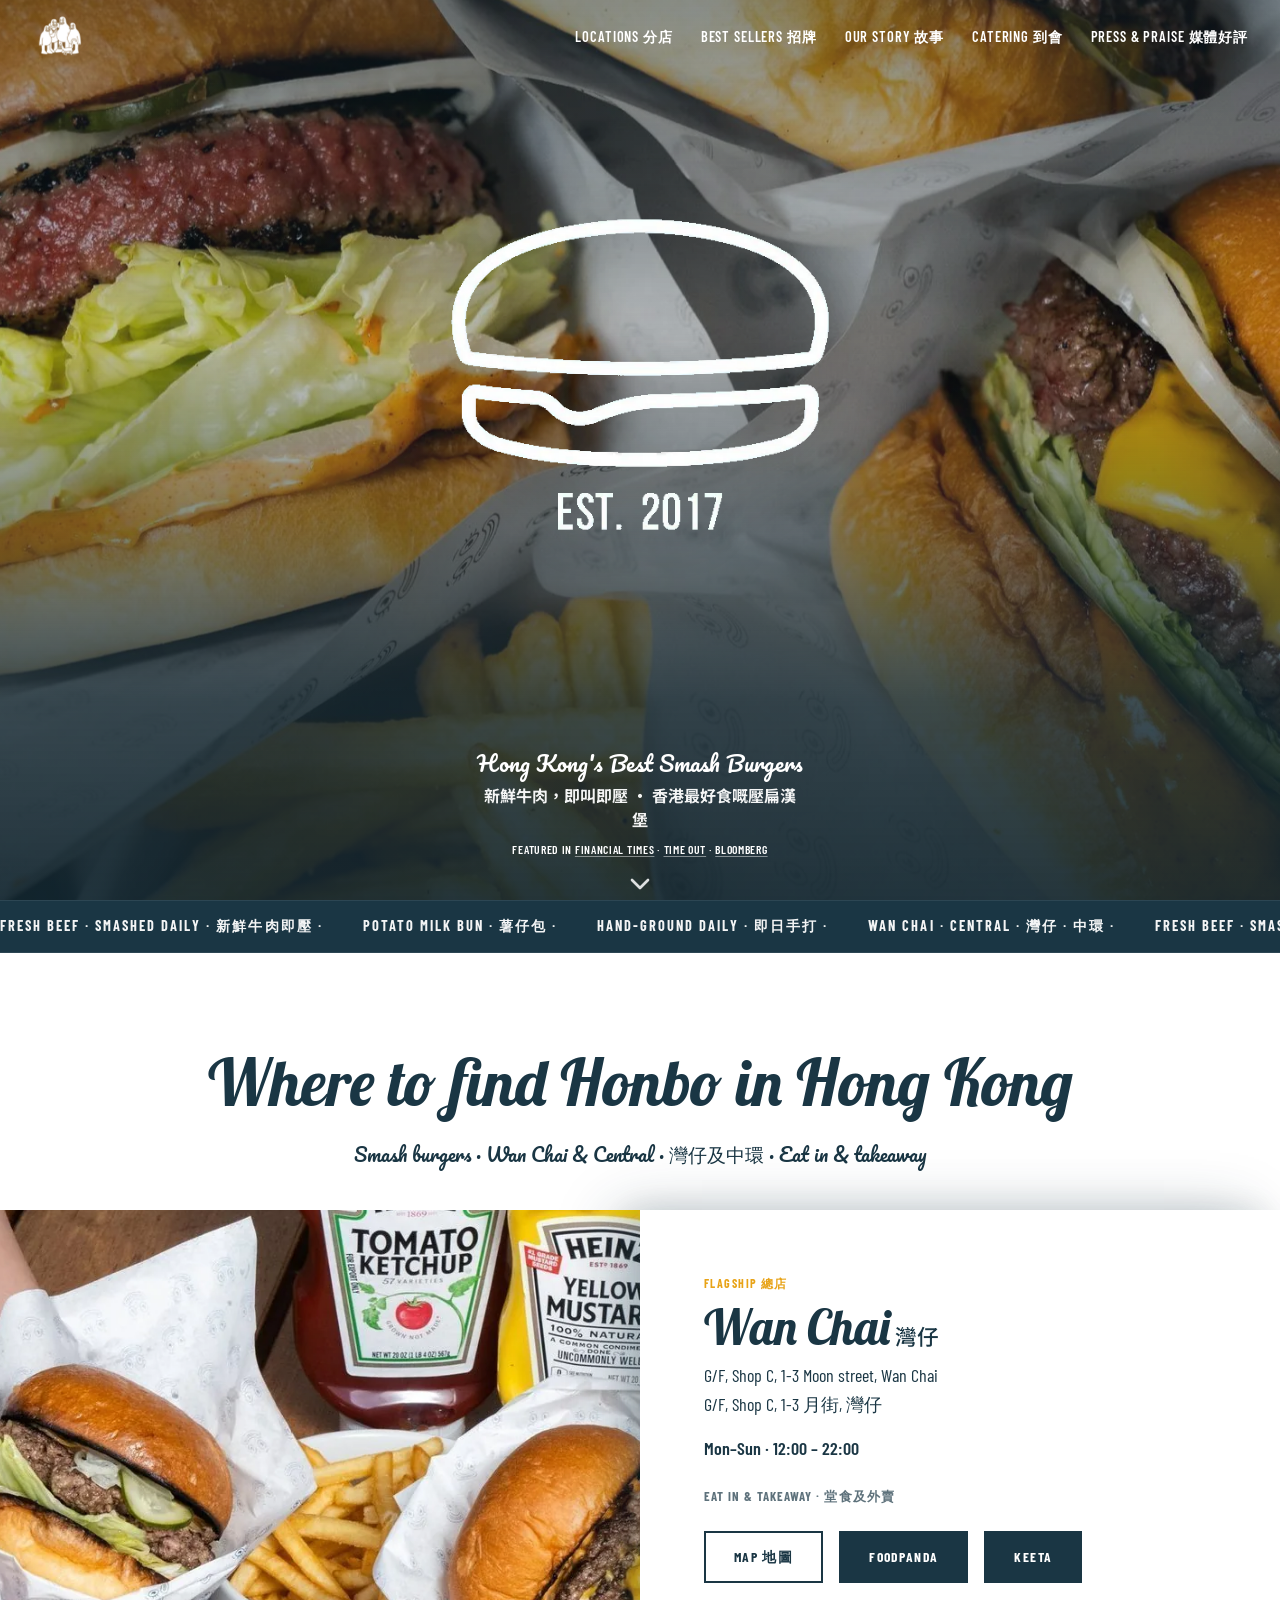
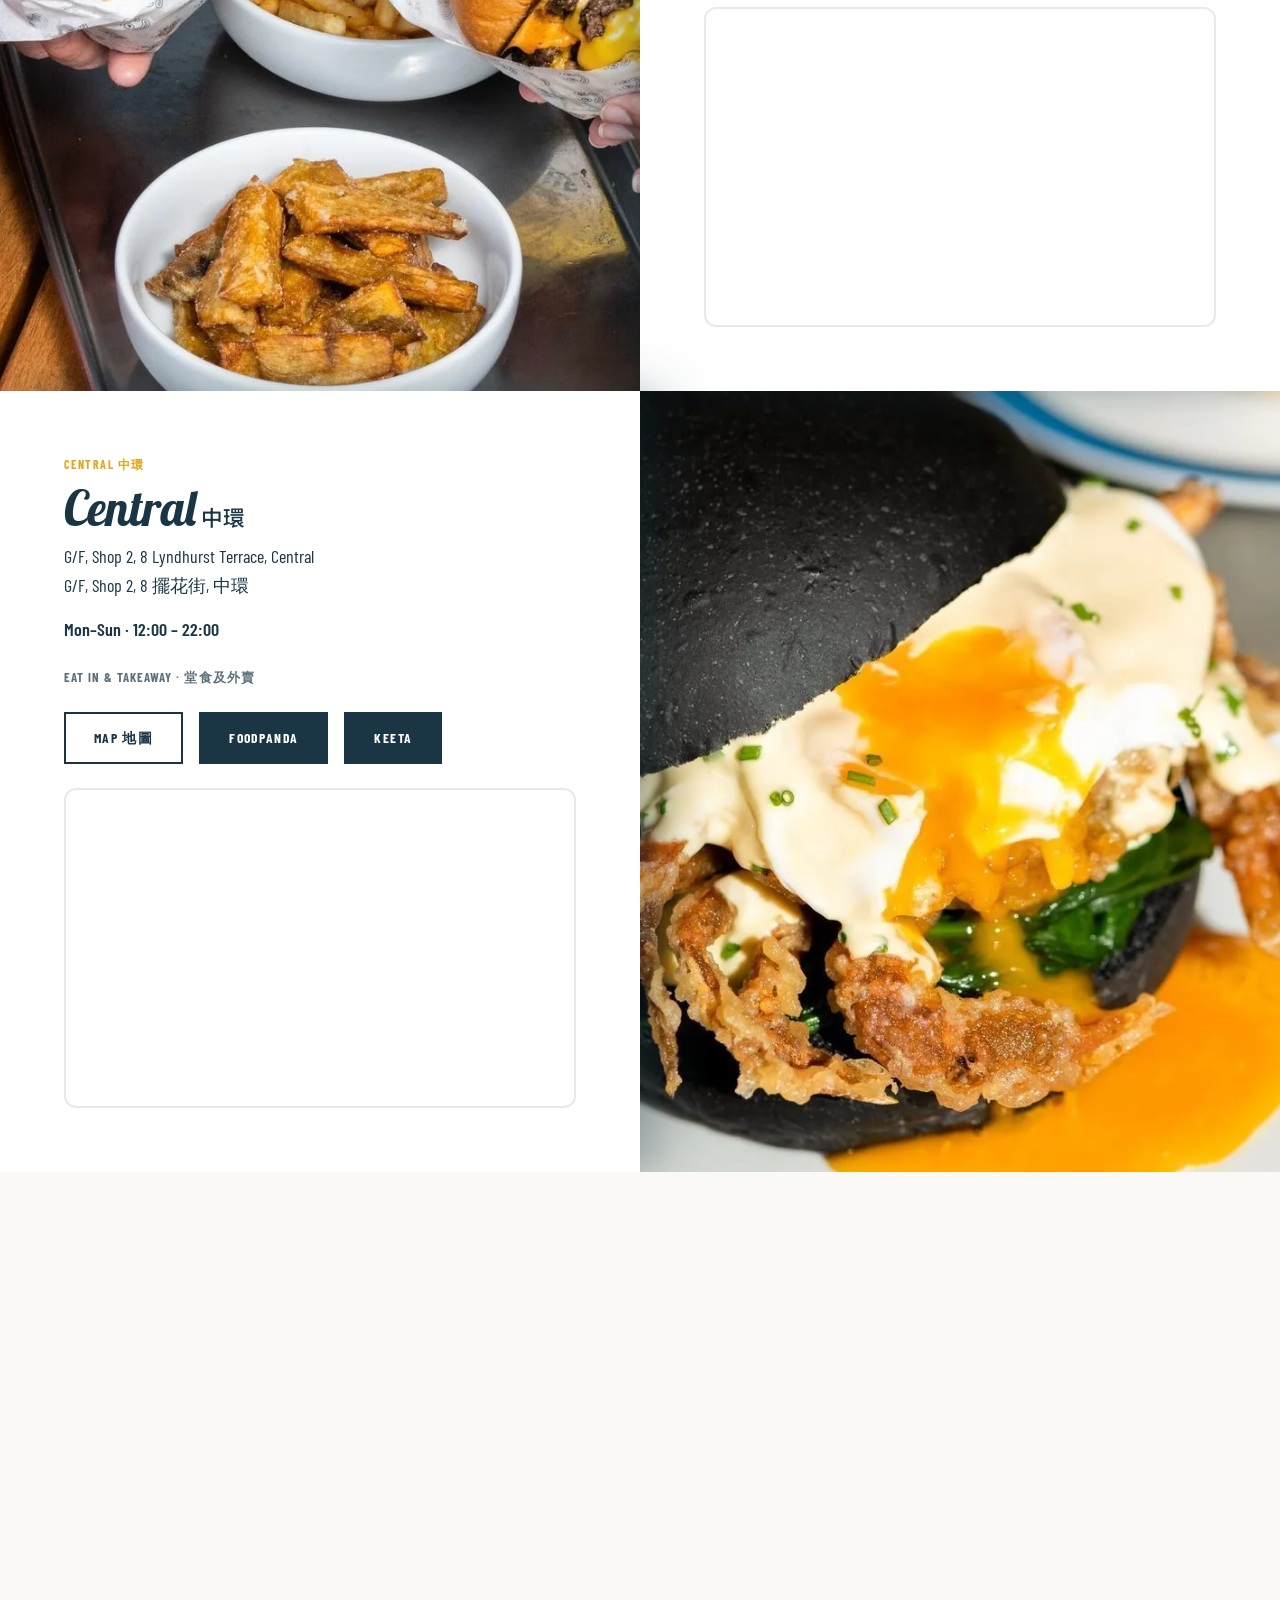
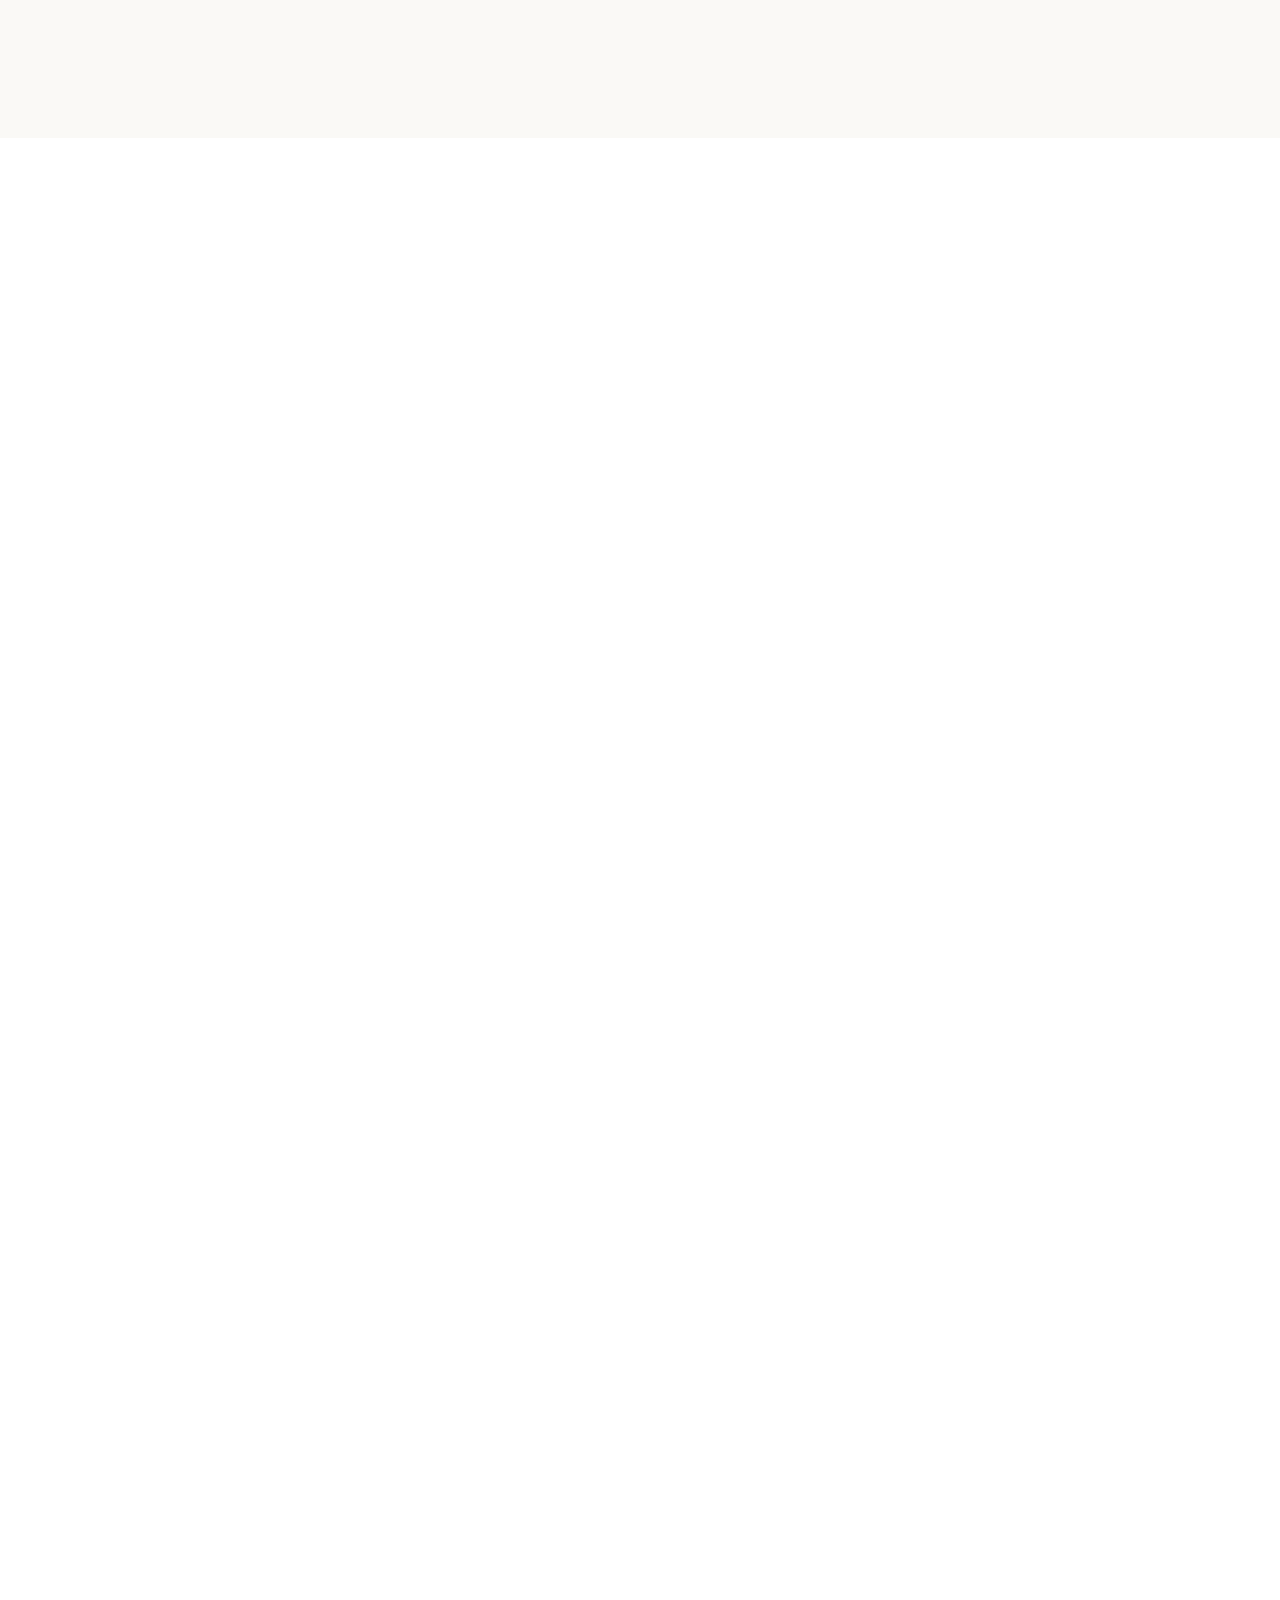
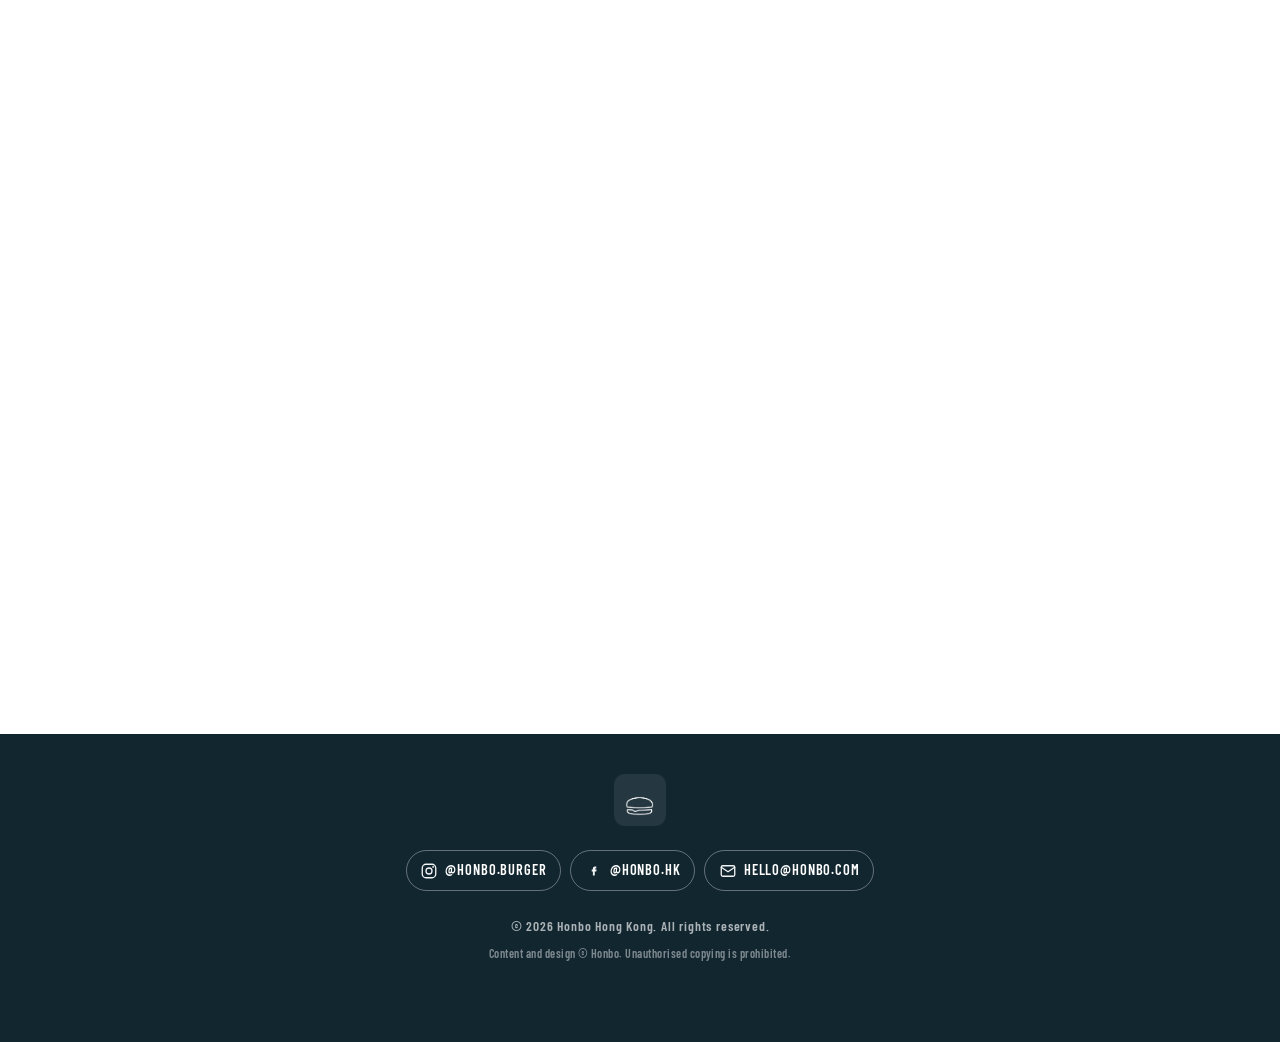
==== commit 88c183a0: "Replace nav burger icon with family logos and fix scroll-to-top. Use honbo_family white/blue in the " ====
--- a/docs/index.html
+++ b/docs/index.html
@@ -34,13 +34,13 @@
   <link rel="apple-touch-icon" href="assets/brand/honbo-logo-blue.png" />
   <link rel="preload" href="assets/photos/hero.webp" as="image" type="image/webp" fetchpriority="high" />
   <link rel="preload" href="assets/brand/New_logo.webp" as="image" type="image/webp" />
-  <link rel="preload" href="css/styles.min.css?v=63" as="style" />
+  <link rel="preload" href="css/styles.min.css?v=65" as="style" />
   <link rel="preconnect" href="https://fonts.googleapis.com" />
   <link rel="preconnect" href="https://fonts.gstatic.com" crossorigin />
   <link rel="dns-prefetch" href="https://maps.google.com" />
   <link rel="stylesheet" href="https://fonts.googleapis.com/css2?family=Barlow+Condensed:wght@400;600;700&family=Lobster&family=Pacifico&family=Noto+Sans+TC:wght@400;700&display=swap" media="print" onload="this.media='all'" />
   <noscript><link rel="stylesheet" href="https://fonts.googleapis.com/css2?family=Barlow+Condensed:wght@400;600;700&family=Lobster&family=Pacifico&family=Noto+Sans+TC:wght@400;700&display=swap" /></noscript>
-  <link rel="stylesheet" href="css/styles.min.css?v=63" />
+  <link rel="stylesheet" href="css/styles.min.css?v=65" />
   <script type="application/ld+json">
   {
     "@context": "https://schema.org",
@@ -194,14 +194,14 @@
 
   <header class="site-header" id="top">
     <nav class="nav" aria-label="Main">
-      <a class="nav__logo" href="#top" data-view="home">
+      <a class="nav__logo" href="#top" data-view="home" aria-label="Honbo 漢堡 home">
         <picture class="nav__logo-img nav__logo-img--white" aria-hidden="true">
-          <source srcset="assets/brand/honbo-logo-white.webp" type="image/webp" />
-          <img src="assets/brand/honbo-logo-white.png" alt="" width="160" height="56" decoding="async" />
+          <source srcset="assets/brand/honbo_family_white.webp" type="image/webp" />
+          <img src="assets/brand/honbo_family_white.png" alt="" width="56" height="56" decoding="async" />
         </picture>
         <picture class="nav__logo-img nav__logo-img--blue">
-          <source srcset="assets/brand/honbo-logo-blue.webp" type="image/webp" />
-          <img src="assets/brand/honbo-logo-blue.png" alt="Honbo 漢堡" width="160" height="56" decoding="async" />
+          <source srcset="assets/brand/honbo_family_blue.webp" type="image/webp" />
+          <img src="assets/brand/honbo_family_blue.png" alt="Honbo 漢堡" width="56" height="56" decoding="async" />
         </picture>
       </a>
       <button class="nav__toggle" type="button" aria-expanded="false" aria-controls="nav-menu">
@@ -267,7 +267,7 @@
       </div>
       <div class="hero-parallax__footer">
         <div class="hero-parallax__copy">
-          <p class="hero-parallax__tagline">Hong Kong's best smash burgers</p>
+          <p class="hero-parallax__tagline">Hong Kong's Best Smash Burgers</p>
           <p class="hero-parallax__tagline-zh">新鮮牛肉，即叫即壓 · 香港最好食嘅壓扁漢堡</p>
         </div>
         <div class="hero-parallax__bottom">
@@ -799,6 +799,6 @@
     <p class="site-footer__legal">Content and design &copy; Honbo. Unauthorised copying is prohibited.</p>
   </footer>
 
-  <script src="js/app.min.js?v=40" defer></script>
+  <script src="js/app.min.js?v=41" defer></script>
 </body>
 </html>
--- a/docs/css/styles.min.css
+++ b/docs/css/styles.min.css
@@ -1 +1 @@
-:root{--honbo-navy:#1a3644;--honbo-navy-dark:#122630;--honbo-cream:#faf9f6;--honbo-white:#ffffff;--honbo-cheese:#e8a317;--font-script:"Lobster",cursive;--font-subtitle:"Pacifico",cursive;--font-body:"Barlow Condensed","Arial Narrow",sans-serif;--font-zh:"Noto Sans TC",sans-serif;--header-h:72px;--space-xs:0.5rem;--space-sm:1rem;--space-md:1.5rem;--space-lg:2.5rem;--space-xl:clamp(3rem,8vw,5rem);--radius:12px;--ease-out:cubic-bezier(0.22,1,0.36,1);--transition:0.4s var(--ease-out);}*,*::before,*::after{box-sizing:border-box;}html{scroll-behavior:auto;scroll-padding-top:var(--header-h);}body.is-scroll-animating{overflow-anchor:none;}section[id],#main>div[id]{scroll-margin-top:var(--header-h);}body{margin:0;font-family:var(--font-body);font-size:clamp(1rem,2vw,1.125rem);line-height:1.55;color:var(--honbo-navy);background:var(--honbo-white);-webkit-font-smoothing:antialiased;overflow-x:hidden;}body.is-menu-open{overflow:hidden;}.locations,.gallery-section,.bestsellers-section,.origin,.catering,.blog-reviews{content-visibility:auto;contain-intrinsic-size:auto 640px;}img{max-width:100%;height:auto;display:block;}a{color:inherit;text-decoration-thickness:1px;text-underline-offset:3px;}.sr-only{position:absolute;width:1px;height:1px;padding:0;margin:-1px;overflow:hidden;clip:rect(0,0,0,0);white-space:nowrap;border:0;}.skip-link{position:absolute;top:-100%;left:var(--space-sm);z-index:1000;padding:0.5rem 1rem;background:var(--honbo-navy);color:var(--honbo-white);border-radius:4px;}.skip-link:focus{top:var(--space-sm);}.site-header{position:fixed;top:0;left:0;right:0;z-index:200;height:var(--header-h);overflow:visible;transition:background var(--transition),box-shadow var(--transition);}.site-header.is-scrolled{background:rgba(255,255,255,0.96);box-shadow:0 1px 0 rgba(26,54,68,0.08);}body.is-menu-open .site-header,body.is-menu-open .site-header.is-scrolled{background:transparent;box-shadow:none;}.nav{display:flex;align-items:center;justify-content:space-between;height:100%;max-width:1280px;margin:0 auto;padding:0 clamp(1rem,4vw,2rem);}.nav__logo{position:relative;display:flex;align-items:center;line-height:0;text-decoration:none;}.nav__logo-img{display:block;height:clamp(40px,8vw,52px);max-width:min(160px,38vw);transition:opacity var(--transition);}.nav__logo-img img{display:block;height:100%;width:auto;max-width:100%;object-fit:contain;}.nav__logo-img--blue{position:absolute;left:0;opacity:0;}.site-header:not(.is-scrolled) .nav__logo-img--white{opacity:1;}.site-header:not(.is-scrolled) .nav__logo-img--blue{opacity:0;}.site-header.is-scrolled .nav__logo-img--white{opacity:0;}.site-header.is-scrolled .nav__logo-img--blue{opacity:1;position:static;}.site-nav{position:fixed;top:0;left:50%;z-index:201;width:100%;max-width:1280px;height:var(--header-h);transform:translateX(-50%);display:flex;align-items:center;justify-content:flex-end;padding:0 clamp(1rem,4vw,2rem);pointer-events:none;}.nav__menu{display:flex;gap:clamp(0.75rem,2.5vw,1.75rem);list-style:none;margin:0;padding:0;pointer-events:auto;}.nav__menu a{font-weight:600;font-size:clamp(0.75rem,1.8vw,0.9rem);letter-spacing:0.06em;text-transform:uppercase;text-decoration:none;color:var(--honbo-white);transition:color var(--transition),opacity var(--transition);}.site-header.is-scrolled~.site-nav .nav__menu a{color:var(--honbo-navy);}.nav__toggle{display:none;flex-direction:column;justify-content:center;gap:5px;width:44px;height:44px;padding:0;border:none;background:transparent;cursor:pointer;}.nav__toggle-bar{display:block;width:22px;height:2px;margin:0 auto;background:var(--honbo-white);border-radius:1px;transition:var(--transition);}.site-header.is-scrolled .nav__toggle-bar{background:var(--honbo-navy);}.nav__toggle[aria-expanded="true"] .nav__toggle-bar:nth-child(1){transform:translateY(7px) rotate(45deg);}.nav__toggle[aria-expanded="true"] .nav__toggle-bar:nth-child(2){opacity:0;}.nav__toggle[aria-expanded="true"] .nav__toggle-bar:nth-child(3){transform:translateY(-7px) rotate(-45deg);}.btn{display:inline-block;padding:0.85rem 1.75rem;font-family:var(--font-body);font-weight:700;font-size:0.85rem;letter-spacing:0.1em;text-transform:uppercase;text-decoration:none;border:2px solid var(--honbo-navy);transition:var(--transition);cursor:pointer;}.btn--primary{background:var(--honbo-navy);color:var(--honbo-white);}.btn--primary:hover{background:var(--honbo-navy-dark);color:var(--honbo-white);}.btn--outline{background:transparent;color:var(--honbo-navy);}.btn--outline:hover{background:var(--honbo-navy);color:var(--honbo-white);}.btn--light{background:var(--honbo-white);color:var(--honbo-navy);border-color:var(--honbo-white);}.btn--light:hover{background:var(--honbo-cheese);border-color:var(--honbo-cheese);}.hero-parallax{--hero-content-width:min(92vw,22rem);--hero-icon-size:min(94vw,26rem);--hero-tagline-size:clamp(0.98rem,4.2vw,1.2rem);--hero-tagline-zh-size:clamp(0.72rem,3.4vw,0.88rem);--hero-proof-size:0.62rem;--hero-logo-gap:clamp(0.65rem,2.5vh,1.25rem);--hero-text-gap:0.35rem;--hero-footer-gap:0.5rem;--hero-arrow-space:calc(0.85rem+env(safe-area-inset-bottom,0px));position:relative;display:flex;flex-direction:column;align-items:center;justify-content:flex-end;gap:var(--hero-logo-gap);min-height:100svh;min-height:100dvh;padding:calc(var(--header-h)+0.35rem) clamp(0.85rem,4vw,1.25rem) var(--hero-arrow-space);overflow:hidden;text-align:center;color:var(--honbo-white);}.hero-parallax__bg{position:absolute;inset:-8%;z-index:0;will-change:transform;}.hero-parallax__bg picture{display:block;width:100%;height:100%;}.hero-parallax__bg img{width:100%;height:100%;object-fit:cover;object-position:center 42%;}.hero-parallax__overlay{position:absolute;inset:0;z-index:1;background:linear-gradient( to bottom,rgba(18,38,48,0.5) 0%,rgba(18,38,48,0.22) 38%,rgba(18,38,48,0.82) 78%,rgba(18,38,48,0.92) 100% );}.hero-parallax__content{position:relative;z-index:2;width:100%;max-width:100%;margin-inline:auto;display:flex;flex-direction:column;align-items:center;text-align:center;}.hero-parallax__footer{position:relative;z-index:2;width:100%;display:flex;flex-direction:column;align-items:center;gap:var(--hero-footer-gap);text-align:center;flex-shrink:0;}.hero-parallax__meta{margin:0;font-weight:600;letter-spacing:0.12em;text-transform:uppercase;font-size:clamp(0.68rem,1.8vw,0.78rem);opacity:0.92;}.hero-parallax__brand{width:var(--hero-icon-size);max-width:calc(100vw - 2rem);margin-inline:auto;display:flex;justify-content:center;flex-shrink:0;}.hero-parallax__title{width:100%;margin:0;line-height:0;text-align:center;}.hero-parallax__logo-frame{display:flex;justify-content:center;width:100%;margin-inline:auto;line-height:0;}.hero-parallax__logo-frame picture{display:block;width:100%;line-height:0;}.hero-parallax__icon{display:block;width:100%;height:auto;margin-inline:auto;object-fit:contain;object-position:center center;filter:drop-shadow(0 8px 32px rgba(0,0,0,0.35));}.hero-parallax__copy{display:flex;flex-direction:column;align-items:center;gap:var(--hero-text-gap);width:var(--hero-content-width);max-width:100%;margin:0;margin-inline:auto;}.hero-parallax__tagline{margin:0;font-family:var(--font-subtitle);font-size:var(--hero-tagline-size);line-height:1.35;max-width:28ch;text-align:center;}.hero-parallax__tagline-zh{margin:0;font-family:var(--font-zh);font-size:var(--hero-tagline-zh-size);font-weight:700;line-height:1.5;opacity:0.95;max-width:36ch;text-align:center;}.hero-parallax__proof{margin:0;padding:0;font-size:var(--hero-proof-size);font-weight:600;letter-spacing:0.06em;text-transform:uppercase;line-height:1.5;opacity:0.9;text-align:center;width:100%;}.hero-parallax__proof a{color:var(--honbo-white);text-decoration:underline;text-decoration-color:rgba(255,255,255,0.45);text-underline-offset:0.2em;transition:color var(--transition),text-decoration-color var(--transition);}.hero-parallax__proof a:hover{color:var(--honbo-cheese);text-decoration-color:var(--honbo-cheese);}.hero-parallax__bottom{position:relative;width:var(--hero-content-width);max-width:100%;margin:0;margin-inline:auto;display:flex;flex-direction:column;align-items:center;gap:var(--hero-footer-gap);text-align:center;}.hero-parallax__scroll{position:relative;display:flex;align-items:center;justify-content:center;color:var(--honbo-white);text-decoration:none;opacity:0.85;transition:opacity var(--transition);line-height:0;}.hero-parallax__scroll-label{font-size:0.65rem;font-weight:700;letter-spacing:0.18em;text-transform:uppercase;}.hero-parallax__scroll:hover{opacity:1;}.hero-parallax__arrow{animation:arrow-bounce 2s ease-in-out infinite;}@keyframes arrow-bounce{0%,100%{transform:translateY(0);opacity:0.85;}50%{transform:translateY(10px);opacity:1;}}@keyframes hero-enter{from{opacity:0;transform:translateY(14px);}to{opacity:1;transform:translateY(0);}}@media (prefers-reduced-motion:no-preference){.hero-parallax__title,.hero-parallax__meta,.hero-parallax__copy,.hero-parallax__proof{animation:hero-enter 0.65s ease forwards;opacity:0;}.hero-parallax__title{animation-delay:0.05s;}.hero-parallax__meta{animation-delay:0.15s;}.hero-parallax__copy{animation-delay:0.25s;}.hero-parallax__proof{animation-delay:0.35s;}}.reveal{opacity:0;transform:translate3d(0,28px,0);transition:opacity 0.65s cubic-bezier(0.22,1,0.36,1),transform 0.65s cubic-bezier(0.22,1,0.36,1);transition-delay:var(--reveal-delay,0s);will-change:opacity,transform;}.reveal--from-left{transform:translate3d(-36px,0,0);}.reveal--from-right{transform:translate3d(36px,0,0);}.reveal--scale{transform:translate3d(0,20px,0) scale(0.96);}.reveal.is-visible{opacity:1;transform:translate3d(0,0,0);}@media (prefers-reduced-motion:no-preference){.menu-card{transition:transform 0.28s cubic-bezier(0.22,1,0.36,1),box-shadow 0.28s ease,border-color 0.28s ease;}.menu-card:hover{transform:translateY(-5px);box-shadow:0 14px 32px rgba(26,54,68,0.12);}.gallery-card{transition:transform 0.35s ease;}.gallery-card:hover{transform:scale(1.02);}.gallery-card img{transition:transform 0.45s cubic-bezier(0.22,1,0.36,1);}.gallery-card:hover img{transform:scale(1.05);}.review-card{transition:transform 0.28s cubic-bezier(0.22,1,0.36,1),box-shadow 0.28s ease;}.review-card:hover{transform:translateY(-4px);box-shadow:0 12px 28px rgba(26,54,68,0.1);}.btn{transition:background var(--transition),color var(--transition),border-color var(--transition),transform 0.2s ease,box-shadow 0.2s ease;}.btn:hover{transform:translateY(-2px);}.btn:active{transform:translateY(0);}.location-panel__bg img{transition:transform 0.8s cubic-bezier(0.22,1,0.36,1);}.location-panel__media.reveal.is-visible .location-panel__bg img{transform:scale(1.04);}}.marquee-bar{background:var(--honbo-navy);color:var(--honbo-white);overflow:hidden;border-block:1px solid rgba(255,255,255,0.08);}.loop-track{overflow:hidden;width:100%;}.loop-track__inner{display:flex;width:max-content;animation:loop-scroll 30s linear infinite;will-change:transform;}.loop-track--marquee .loop-track__inner{animation-duration:22s;}.loop-track--marquee:hover .loop-track__inner{animation-play-state:paused;}.horizontal-carousel{overflow-x:auto;overflow-y:hidden;width:100%;-webkit-overflow-scrolling:touch;overscroll-behavior-x:contain;scroll-snap-type:x proximity;scrollbar-width:thin;scrollbar-color:var(--honbo-navy) transparent;cursor:grab;padding-bottom:var(--space-sm);}.horizontal-carousel.is-dragging{cursor:grabbing;scroll-snap-type:none;user-select:none;}.horizontal-carousel--infinite{scroll-snap-type:none;}.horizontal-carousel--infinite.is-looping{scroll-snap-type:none;scroll-behavior:auto;}.horizontal-carousel__track{display:flex;width:max-content;}.carousel-hint{margin:var(--space-xs) 0 0;font-size:0.75rem;letter-spacing:0.08em;text-transform:uppercase;opacity:0.5;}.loop-track__set{display:flex;flex-shrink:0;}@keyframes loop-scroll{from{transform:translateX(0);}to{transform:translateX(-50%);}}.loop-track--marquee{padding:0.9rem 0;}.loop-track--marquee .loop-track__set{gap:2.5rem;padding-right:2.5rem;}.loop-track--marquee .loop-track__set span{font-weight:700;letter-spacing:0.14em;text-transform:uppercase;font-size:clamp(0.75rem,2vw,0.9rem);white-space:nowrap;opacity:0.95;}.gallery-section{padding:var(--space-lg) 0 var(--space-xl);background:var(--honbo-cream);overflow:visible;}.bestsellers-section{padding:var(--space-xl) 0;background:var(--honbo-white);overflow:visible;}.section-block__header{text-align:center;padding:0 clamp(1rem,5vw,3rem) var(--space-md);}.section-block__label{font-weight:700;letter-spacing:0.12em;text-transform:uppercase;font-size:0.8rem;margin:0;opacity:0.65;}.section-block__title{font-family:var(--font-script);font-size:clamp(2.5rem,8vw,4.5rem);font-weight:400;margin:0;color:var(--honbo-navy);}.section-block__subtitle{font-family:var(--font-subtitle);font-size:clamp(1rem,2.5vw,1.2rem);margin:var(--space-xs) 0 0;}.loop-track--gallery .loop-track__set,.loop-track--bestsellers .loop-track__set{gap:clamp(1rem,3vw,1.5rem);padding-right:clamp(1rem,3vw,1.5rem);}.loop-track--gallery,.loop-track--bestsellers{mask-image:linear-gradient(90deg,transparent,#000 2%,#000 98%,transparent);padding-left:clamp(1rem,5vw,3rem);}.gallery-card{flex:0 0 min(88vw,480px);margin:0;overflow:hidden;border-radius:var(--radius);aspect-ratio:4 / 3;scroll-snap-align:start;}.gallery-card picture{display:block;width:100%;height:100%;}.gallery-card img{width:100%;height:100%;object-fit:cover;}.bestsellers-section__footnote{text-align:center;font-size:0.85rem;opacity:0.6;padding:var(--space-md) clamp(1rem,5vw,3rem) 0;letter-spacing:0.04em;}.section-intro{text-align:center;padding:var(--space-xl) clamp(1rem,5vw,3rem) var(--space-lg);}.section-intro--light .section-intro__title,.section-intro--light .section-intro__subtitle{color:var(--honbo-white);}.section-intro__title{font-family:var(--font-script);font-size:clamp(2.25rem,7vw,4rem);font-weight:400;margin:0;}.section-intro__subtitle{font-family:var(--font-subtitle);font-size:clamp(0.95rem,2.5vw,1.2rem);margin:var(--space-xs) 0 0;}.locations{overflow:hidden;}.location-panel{display:grid;grid-template-columns:1fr 1fr;min-height:min(85vh,720px);}.location-panel--reverse .location-panel__media{order:2;}.location-panel--reverse .location-panel__body{order:1;}.location-panel__media{position:relative;overflow:hidden;min-height:360px;}.location-panel__bg{position:absolute;inset:0;}.location-panel__bg picture{display:block;width:100%;height:100%;}.location-panel__bg img{width:100%;height:100%;object-fit:cover;object-position:center center;}.location-panel__body{position:relative;z-index:2;display:flex;flex-direction:column;justify-content:center;padding:clamp(2rem,6vw,4rem);background:var(--honbo-white);box-shadow:-28px 0 56px -4px rgba(26,54,68,0.28),-12px 0 32px rgba(26,54,68,0.12);}.location-panel--reverse .location-panel__body{box-shadow:28px 0 56px -4px rgba(26,54,68,0.28),12px 0 32px rgba(26,54,68,0.12);}.location-panel__label{font-weight:700;letter-spacing:0.12em;text-transform:uppercase;font-size:0.75rem;margin:0 0 var(--space-xs);color:var(--honbo-cheese);}.location-panel__name{font-family:var(--font-script);font-size:clamp(2rem,5vw,3rem);font-weight:400;margin:0 0 var(--space-xs);line-height:1.1;}.location-panel__name span{font-family:var(--font-zh);font-size:0.45em;font-weight:500;margin-left:0.25em;}.location-panel__service{font-weight:700;letter-spacing:0.08em;font-size:0.8rem;margin:0 0 var(--space-md);opacity:0.7;}.location-panel address{font-style:normal;margin-bottom:var(--space-sm);line-height:1.6;}.location-panel__hours{margin:0 0 var(--space-md);font-weight:600;}.location-panel__actions{display:flex;flex-wrap:wrap;gap:var(--space-sm);margin-bottom:var(--space-md);}.location-panel__map{border-radius:var(--radius);overflow:hidden;aspect-ratio:16 / 10;border:2px solid rgba(26,54,68,0.1);}.location-panel__map iframe{width:100%;height:100%;border:0;}.menu-card{flex:0 0 min(78vw,280px);background:var(--honbo-cream);border-radius:var(--radius);padding:var(--space-md);border:1px solid rgba(26,54,68,0.06);text-align:center;scroll-snap-align:start;}.menu-card__art{margin-bottom:var(--space-sm);min-height:160px;display:flex;align-items:center;justify-content:center;}.menu-card__art picture{display:flex;align-items:center;justify-content:center;width:100%;}.menu-card__art img{max-height:180px;width:auto;margin:0 auto;object-fit:contain;filter:drop-shadow(0 8px 20px rgba(26,54,68,0.12));}.menu-card__info h3{font-family:var(--font-script);font-size:1.45rem;font-weight:400;margin:0 0 var(--space-xs);}.menu-card__info h3 span{display:block;font-family:var(--font-zh);font-size:0.85rem;font-weight:500;}.menu-card__info p{font-size:0.9rem;margin:0 0 var(--space-sm);opacity:0.85;line-height:1.45;}.price-badge{display:inline-flex;align-items:center;justify-content:center;width:48px;height:48px;border-radius:50%;background:var(--honbo-navy);color:var(--honbo-white);font-weight:700;}.anatomy{padding:var(--space-xl) clamp(1rem,5vw,3rem);background:var(--honbo-cream);color:var(--honbo-navy);overflow:hidden;}.anatomy__header{max-width:40rem;margin-inline:auto;text-align:center;}.anatomy__stage{position:relative;max-width:1100px;margin:clamp(2rem,6vw,3.5rem) auto 0;min-height:clamp(520px,72vh,720px);}.anatomy__lines{position:absolute;inset:0;width:100%;height:100%;pointer-events:none;z-index:0;}.anatomy__line{stroke:var(--honbo-cheese);stroke-width:2;stroke-linecap:round;stroke-dasharray:520;stroke-dashoffset:520;opacity:0.55;transition:stroke-dashoffset 1.1s var(--ease-out);}.anatomy__hero{position:absolute;top:50%;left:50%;z-index:1;width:min(52%,420px);margin:0;transform:translate(-50%,-50%) scale(0.92);opacity:0;transition:opacity 0.8s var(--ease-out),transform 0.9s var(--ease-out);filter:drop-shadow(0 20px 48px rgba(26,54,68,0.18));}.anatomy__hero img{display:block;width:100%;height:auto;border-radius:50%;object-fit:cover;aspect-ratio:1;}.anatomy__hero--brand{padding:0.65rem;border-radius:50%;background:var(--honbo-white);}.anatomy__hero--brand img{object-fit:contain;}.anatomy__callouts{position:absolute;inset:0;z-index:2;list-style:none;margin:0;padding:0;}.anatomy-callout{position:absolute;width:min(11.5rem,30vw);text-align:center;opacity:0;transform:translate3d(0,16px,0) scale(0.96);transition:opacity 0.65s var(--ease-out),transform 0.65s var(--ease-out);}.anatomy-callout__thumb{width:5.5rem;height:5.5rem;margin:0 auto 0.5rem;border-radius:50%;background:var(--honbo-white);box-shadow:0 8px 24px rgba(26,54,68,0.1);overflow:hidden;display:flex;align-items:center;justify-content:center;}.anatomy-callout__thumb img{width:100%;height:100%;object-fit:cover;}.anatomy-callout__thumb--duo{display:grid;grid-template-columns:1fr 1fr;gap:0;padding:0;}.anatomy-callout__thumb--duo img{width:100%;height:100%;}.anatomy-callout__title{margin:0 0 0.35rem;font-family:var(--font-body);font-size:0.78rem;font-weight:700;letter-spacing:0.1em;text-transform:uppercase;line-height:1.25;}.anatomy-callout__text{margin:0;font-size:0.82rem;line-height:1.45;opacity:0.88;}.anatomy-callout--top{top:0;left:50%;transform:translate(-50%,16px) scale(0.96);}.anatomy-callout--top-right{top:8%;right:0;}.anatomy-callout--right{top:50%;right:-0.5%;transform:translateY(calc(-50%+16px)) scale(0.96);}.anatomy-callout--bottom-right{bottom:4%;right:6%;}.anatomy-callout--bottom-left{bottom:4%;left:6%;}.anatomy-callout--left{top:50%;left:-0.5%;transform:translateY(calc(-50%+16px)) scale(0.96);}.anatomy__footer{display:grid;grid-template-columns:1fr minmax(12rem,16rem);gap:var(--space-lg);align-items:end;max-width:1100px;margin:var(--space-lg) auto 0;padding-top:var(--space-md);border-top:1px solid rgba(26,54,68,0.12);}.anatomy__quote{margin:0;font-family:Georgia,"Times New Roman",serif;font-size:clamp(1.05rem,2.2vw,1.35rem);font-style:italic;line-height:1.55;opacity:0.9;}.anatomy__quote p{margin:0;}.anatomy__fact{margin:0;text-align:right;}.anatomy__fact-num{display:block;font-size:clamp(3rem,8vw,4.5rem);font-weight:700;line-height:1;color:var(--honbo-cheese);letter-spacing:-0.04em;}.anatomy__fact-label{display:block;margin-top:0.35rem;font-size:0.72rem;font-weight:700;letter-spacing:0.08em;text-transform:uppercase;line-height:1.45;opacity:0.85;}.anatomy.reveal.is-visible .anatomy__hero{opacity:1;transform:translate(-50%,-50%) scale(1);}.anatomy.reveal.is-visible .anatomy__line{stroke-dashoffset:0;}.anatomy.reveal.is-visible .anatomy__line:nth-child(1){transition-delay:0.15s;}.anatomy.reveal.is-visible .anatomy__line:nth-child(2){transition-delay:0.25s;}.anatomy.reveal.is-visible .anatomy__line:nth-child(3){transition-delay:0.35s;}.anatomy.reveal.is-visible .anatomy__line:nth-child(4){transition-delay:0.45s;}.anatomy.reveal.is-visible .anatomy__line:nth-child(5){transition-delay:0.55s;}.anatomy.reveal.is-visible .anatomy__line:nth-child(6){transition-delay:0.65s;}.anatomy.reveal.is-visible .anatomy-callout{opacity:1;transform:translate3d(0,0,0) scale(1);}.anatomy.reveal.is-visible .anatomy-callout--top{transform:translate(-50%,0) scale(1);}.anatomy.reveal.is-visible .anatomy-callout--right,.anatomy.reveal.is-visible .anatomy-callout--left{transform:translateY(-50%) scale(1);}.anatomy.reveal.is-visible .anatomy-callout--top{transition-delay:0.2s;}.anatomy.reveal.is-visible .anatomy-callout--top-right{transition-delay:0.3s;}.anatomy.reveal.is-visible .anatomy-callout--right{transition-delay:0.4s;}.anatomy.reveal.is-visible .anatomy-callout--bottom-right{transition-delay:0.5s;}.anatomy.reveal.is-visible .anatomy-callout--bottom-left{transition-delay:0.6s;}.anatomy.reveal.is-visible .anatomy-callout--left{transition-delay:0.7s;}.anatomy-callout:hover .anatomy-callout__thumb{transform:scale(1.06);transition:transform 0.35s var(--ease-out);}.anatomy-callout__thumb{transition:transform 0.35s var(--ease-out);}@media (max-width:900px){.anatomy__stage{min-height:auto;display:flex;flex-direction:column;align-items:center;gap:var(--space-md);padding-top:0.5rem;}.anatomy__lines{display:none;}.anatomy__hero{position:relative;top:auto;left:auto;width:min(100%,380px);transform:scale(0.96);}.anatomy.reveal.is-visible .anatomy__hero{transform:scale(1);}.anatomy__callouts{position:static;display:grid;grid-template-columns:repeat(2,minmax(0,1fr));gap:var(--space-md);width:100%;}.anatomy-callout{position:static;width:auto;transform:translate3d(0,16px,0) scale(0.96);}.anatomy.reveal.is-visible .anatomy-callout,.anatomy.reveal.is-visible .anatomy-callout--top,.anatomy.reveal.is-visible .anatomy-callout--right,.anatomy.reveal.is-visible .anatomy-callout--left{transform:scale(1);}.anatomy__footer{grid-template-columns:1fr;text-align:center;}.anatomy__fact{text-align:center;}}@media (max-width:520px){.anatomy__callouts{grid-template-columns:1fr;}}@media (prefers-reduced-motion:reduce){.anatomy__hero,.anatomy__line,.anatomy-callout{transition:none;opacity:1;transform:none;stroke-dashoffset:0;}.anatomy__hero{position:relative;top:auto;left:auto;transform:none;}}.origin{position:relative;padding:var(--space-xl) clamp(1rem,5vw,3rem);color:var(--honbo-white);overflow:hidden;}.origin__parallax-bg{position:absolute;inset:-20% 0;background:linear-gradient(135deg,var(--honbo-navy) 0%,var(--honbo-navy-dark) 100%);z-index:0;will-change:transform;}.origin__inner{position:relative;z-index:1;max-width:1100px;margin:0 auto;}.origin__grid{display:grid;grid-template-columns:repeat(3,1fr);gap:var(--space-lg);margin-bottom:var(--space-md);}.origin__col{font-size:1.05rem;line-height:1.65;}.origin__col--zh{font-family:var(--font-zh);line-height:1.8;}.origin__note{text-align:center;font-family:var(--font-subtitle);font-size:1.1rem;max-width:560px;margin:var(--space-lg) auto 0;opacity:0.95;}.catering{position:relative;min-height:min(85vh,640px);display:flex;align-items:center;justify-content:center;padding:var(--space-xl) clamp(1rem,5vw,3rem);overflow:hidden;color:var(--honbo-white);text-align:center;}.catering__bg{position:absolute;inset:-12%;z-index:0;will-change:transform;}.catering__bg picture{display:block;width:100%;height:100%;}.catering__bg img{width:100%;height:100%;object-fit:cover;}.catering__overlay{position:absolute;inset:0;background:rgba(18,38,48,0.82);z-index:1;}.catering__content{position:relative;z-index:2;max-width:640px;display:flex;flex-direction:column;align-items:center;}.catering__content>p,.catering__content>ul{width:100%;}.catering__title{font-family:var(--font-script);font-size:clamp(2.5rem,7vw,4rem);font-weight:400;margin:0;}.catering__subtitle{font-family:var(--font-subtitle);font-size:clamp(1rem,2.5vw,1.25rem);margin:var(--space-xs) 0 var(--space-md);}.catering__zh{font-family:var(--font-zh);line-height:1.75;opacity:0.95;}.catering__list{text-align:left;display:block;margin:var(--space-md) 0 0;padding-left:1.2rem;}.catering__list li{margin-bottom:var(--space-xs);font-size:0.95rem;}.catering__cta{margin-top:var(--space-lg);width:100%;display:flex;justify-content:center;}.site-footer{text-align:center;padding:var(--space-lg) clamp(1rem,5vw,3rem) var(--space-xl);background:var(--honbo-navy-dark);color:var(--honbo-white);font-family:var(--font-body);}.site-footer__brand{display:inline-flex;align-items:center;justify-content:center;width:3.25rem;height:3.25rem;margin:0 auto var(--space-md);border-radius:0.65rem;background:rgba(255,255,255,0.08);text-decoration:none;transition:background var(--transition);}.site-footer__brand:hover{background:rgba(255,255,255,0.14);}.site-footer__icon{display:block;width:2.25rem;height:auto;}.site-footer__social{display:flex;flex-wrap:wrap;justify-content:center;gap:0.55rem;margin-bottom:var(--space-md);}.site-footer__pill{display:inline-flex;align-items:center;gap:0.45rem;padding:0.5rem 0.85rem;font-family:inherit;font-size:clamp(0.75rem,1.8vw,0.9rem);font-weight:600;letter-spacing:0.06em;text-transform:uppercase;text-decoration:none;color:var(--honbo-white);border:1px solid rgba(255,255,255,0.35);border-radius:999px;transition:background var(--transition),border-color var(--transition),color var(--transition);}.site-footer__pill:hover{background:rgba(255,255,255,0.1);border-color:rgba(255,255,255,0.55);}.site-footer__pill-icon{flex-shrink:0;opacity:0.95;}.site-footer__copy{font-family:inherit;font-size:clamp(0.75rem,1.8vw,0.85rem);font-weight:600;letter-spacing:0.06em;opacity:0.65;margin:0;}.site-footer__legal{font-family:inherit;font-size:clamp(0.68rem,1.6vw,0.75rem);font-weight:600;letter-spacing:0.04em;opacity:0.45;margin:var(--space-xs) 0 0;max-width:28rem;margin-inline:auto;}@media (max-width:768px){.hero-parallax{--hero-icon-size:min(94vw,26rem);--hero-footer-gap:0.4rem;display:grid;grid-template-columns:minmax(0,1fr);grid-template-rows:minmax(0,1fr) auto;justify-items:center;align-content:stretch;gap:0;padding:calc(var(--header-h)+0.35rem) max(1rem,env(safe-area-inset-left,0px),env(safe-area-inset-right,0px)) var(--hero-arrow-space);}.hero-parallax__bg,.hero-parallax__overlay{grid-column:1;grid-row:1 / -1;}.hero-parallax__content{grid-column:1;grid-row:1;align-self:center;justify-self:center;width:var(--hero-icon-size);max-width:calc(100% - 2rem);}.hero-parallax__footer{grid-column:1;grid-row:2;justify-self:stretch;width:100%;z-index:3;}.hero-parallax__overlay{background:linear-gradient( to bottom,rgba(18,38,48,0.48) 0%,rgba(18,38,48,0.28) 32%,rgba(18,38,48,0.88) 72%,rgba(18,38,48,0.96) 100% );}.hero-parallax__bg img{object-position:center 50%;}.hero-parallax__proof{max-width:18.5rem;line-height:1.45;}}@media (max-width:768px) and (max-height:740px){.hero-parallax{--hero-icon-size:min(90vw,22rem);gap:0.3rem;}}@media (min-width:769px){.hero-parallax{display:grid;grid-template-columns:minmax(0,1fr);grid-template-rows:minmax(0,1fr) auto;justify-items:center;align-content:stretch;gap:0;}.hero-parallax__bg,.hero-parallax__overlay{grid-column:1;grid-row:1 / -1;}.hero-parallax__content{grid-column:1;grid-row:1;align-self:center;justify-self:center;width:var(--hero-icon-size);max-width:calc(100% - 2rem);flex-shrink:0;}.hero-parallax__footer{grid-column:1;grid-row:2;width:100%;align-items:center;}}@media (min-width:769px) and (max-width:1199px){.hero-parallax{--hero-content-width:min(86vw,32rem);--hero-icon-size:clamp(18rem,44vmin,28rem);--hero-logo-gap:clamp(0.65rem,2vh,1.1rem);--hero-footer-gap:0.55rem;--hero-tagline-size:clamp(1.05rem,2.6vmin,1.45rem);--hero-tagline-zh-size:clamp(0.78rem,2vmin,0.95rem);--hero-proof-size:clamp(0.65rem,1.4vmin,0.78rem);--hero-arrow-space:calc(clamp(0.85rem,2.5vh,1.5rem)+env(safe-area-inset-bottom,0px));padding:calc(var(--header-h)+clamp(0.75rem,2.5vh,1.5rem)) clamp(1rem,4vw,2.5rem) var(--hero-arrow-space);}}@media (min-width:769px){.site-nav{padding-right:clamp(1rem,4vw,2rem);}}@media (min-width:1200px) and (max-width:1919px){.hero-parallax{--hero-content-width:min(80vw,36rem);--hero-icon-size:clamp(20rem,46vmin,34rem);--hero-logo-gap:clamp(0.7rem,2.2vh,1.2rem);--hero-footer-gap:0.6rem;--hero-tagline-size:clamp(1.1rem,2.4vmin,1.65rem);--hero-tagline-zh-size:clamp(0.82rem,1.9vmin,1rem);--hero-proof-size:clamp(0.68rem,1.3vmin,0.82rem);--hero-arrow-space:calc(clamp(1rem,2.8vh,1.75rem)+env(safe-area-inset-bottom,0px));padding:calc(var(--header-h)+clamp(1rem,3vh,1.75rem)) clamp(1.25rem,4vw,3rem) var(--hero-arrow-space);}.hero-parallax__bg img{object-position:center 42%;}}@media (min-width:1920px) and (max-width:2559px){.hero-parallax{--hero-content-width:min(74vw,40rem);--hero-icon-size:clamp(22rem,44vmin,38rem);--hero-logo-gap:clamp(0.75rem,2.4vh,1.25rem);--hero-footer-gap:0.65rem;--hero-tagline-size:clamp(1.2rem,2.2vmin,1.9rem);--hero-tagline-zh-size:clamp(0.88rem,1.75vmin,1.08rem);--hero-proof-size:clamp(0.7rem,1.2vmin,0.88rem);--hero-arrow-space:calc(clamp(1.1rem,3vh,2rem)+env(safe-area-inset-bottom,0px));padding:calc(var(--header-h)+clamp(1.1rem,3.2vh,2rem)) clamp(1.5rem,4vw,3.5rem) var(--hero-arrow-space);}.hero-parallax__bg img{object-position:center 40%;}}@media (min-width:2560px){.hero-parallax{--hero-content-width:min(68vw,44rem);--hero-icon-size:clamp(24rem,42vmin,42rem);--hero-logo-gap:clamp(0.85rem,2.6vh,1.35rem);--hero-footer-gap:0.7rem;--hero-tagline-size:clamp(1.35rem,2vmin,2.1rem);--hero-tagline-zh-size:clamp(0.92rem,1.6vmin,1.12rem);--hero-proof-size:clamp(0.72rem,1.1vmin,0.92rem);--hero-arrow-space:calc(clamp(1.25rem,3.2vh,2.25rem)+env(safe-area-inset-bottom,0px));padding:calc(var(--header-h)+clamp(1.25rem,3.5vh,2.25rem)) clamp(2rem,5vw,4rem) var(--hero-arrow-space);}.hero-parallax__bg img{object-position:center 38%;}}@media (max-height:720px) and (min-width:769px){.hero-parallax{--hero-icon-size:clamp(16rem,44vmin,22rem);gap:0.45rem;padding-top:calc(var(--header-h)+0.5rem);padding-bottom:calc(0.75rem+env(safe-area-inset-bottom,0px));}}@media (max-width:768px){.nav__toggle{display:flex;position:relative;z-index:10001;}.site-nav{position:fixed;inset:0;left:0;max-width:none;height:100%;transform:none;padding:0;justify-content:center;align-items:center;background-color:var(--honbo-navy);z-index:10000;visibility:hidden;opacity:0;pointer-events:none;transition:opacity 0.35s var(--ease-out),visibility 0.35s;}.site-nav.is-open{visibility:visible;opacity:1;pointer-events:auto;}.nav__menu{flex-direction:column;align-items:center;gap:var(--space-lg);pointer-events:auto;}.site-nav .nav__menu a,.site-header.is-scrolled~.site-nav .nav__menu a{font-size:1.2rem;color:var(--honbo-white) !important;}.location-panel,.location-panel--reverse{grid-template-columns:1fr;min-height:auto;}.location-panel--reverse .location-panel__media,.location-panel--reverse .location-panel__body{order:unset;}.location-panel__media{width:100vw;max-width:100vw;margin-left:calc(50% - 50vw);min-height:62vw;aspect-ratio:4 / 3;}.location-panel__bg,.location-panel__bg img{border-radius:0;}.location-panel__body{padding:var(--space-lg) clamp(1rem,5vw,1.5rem);box-shadow:0 -24px 48px -8px rgba(26,54,68,0.3),0 -8px 24px rgba(26,54,68,0.15);}.location-panel--reverse .location-panel__body{box-shadow:0 -24px 48px -8px rgba(26,54,68,0.3),0 -8px 24px rgba(26,54,68,0.15);}.gallery-card{flex:0 0 100vw;max-width:100vw;border-radius:0;aspect-ratio:3 / 4;}.loop-track--gallery .loop-track__set,.loop-track--bestsellers .loop-track__set{gap:0;padding-right:0;}.origin__grid{grid-template-columns:1fr;gap:var(--space-md);}}.nav__close{display:none;}.nav__close-icon{display:block;width:28px;height:28px;position:relative;}.nav__close-icon::before,.nav__close-icon::after{content:"";position:absolute;left:50%;top:50%;width:28px;height:2px;background:var(--honbo-white);border-radius:1px;}.nav__close-icon::before{transform:translate(-50%,-50%) rotate(45deg);}.nav__close-icon::after{transform:translate(-50%,-50%) rotate(-45deg);}.app-view[hidden]{display:none !important;}body.is-blog-view .site-header{background:transparent;box-shadow:none;}body.is-blog-view .site-header.is-scrolled{background:rgba(255,255,255,0.96);backdrop-filter:blur(10px);box-shadow:0 1px 0 rgba(26,54,68,0.08);}body.is-blog-view .site-header:not(.is-scrolled) .nav__logo-img--white{opacity:1;position:static;}body.is-blog-view .site-header:not(.is-scrolled) .nav__logo-img--blue{opacity:0;position:absolute;}body.is-blog-view .site-header.is-scrolled .nav__logo-img--white{opacity:0;position:absolute;}body.is-blog-view .site-header.is-scrolled .nav__logo-img--blue{opacity:1;position:static;}body.is-blog-view .site-header:not(.is-scrolled) .nav__menu a,body.is-blog-view .site-header:not(.is-scrolled)~.site-nav .nav__menu a{color:var(--honbo-white);}body.is-blog-view .site-header.is-scrolled .nav__menu a,body.is-blog-view .site-header.is-scrolled~.site-nav .nav__menu a{color:var(--honbo-navy);}.page-loader{position:fixed;inset:0;z-index:20000;display:flex;align-items:center;justify-content:center;background:var(--honbo-cream);}.page-loader[hidden]{display:none !important;}.page-loader__panel{width:min(88vw,320px);text-align:center;}.page-loader__logo-wrap{margin:0 auto 1.25rem;width:min(72vw,220px);}.page-loader__logo{display:block;width:100%;height:auto;clip-path:inset(0 calc((1 - var(--load-p,0)) * 100%) 0 0);}.page-loader__track{height:5px;border-radius:999px;background:rgba(26,54,68,0.12);overflow:hidden;}.page-loader__bar{display:block;height:100%;width:calc(var(--load-p,0) * 100%);background:linear-gradient(90deg,var(--honbo-navy),var(--honbo-cheese));border-radius:inherit;transition:width 0.05s linear;}.blog-hero{position:relative;display:flex;align-items:center;justify-content:center;min-height:min(78vh,680px);overflow:hidden;color:var(--honbo-white);padding:calc(var(--header-h)+var(--space-xl)) clamp(1rem,5vw,3rem) var(--space-xl);text-align:center;}.blog-hero__bg{position:absolute;inset:-10%;z-index:0;}.blog-hero__bg picture{display:block;width:100%;height:100%;}.blog-hero__bg img{width:100%;height:100%;object-fit:cover;object-position:center center;}.blog-hero__overlay{position:absolute;inset:0;z-index:1;background:linear-gradient( to bottom,rgba(18,38,48,0.7) 0%,rgba(18,38,48,0.5) 45%,rgba(18,38,48,0.82) 100% );}.blog-hero__inner{position:relative;z-index:2;width:100%;max-width:48rem;margin:0 auto;}.blog-awards{margin:0 auto var(--space-lg);max-width:36rem;}.blog-awards__label{margin:0 0 var(--space-sm);font-weight:600;letter-spacing:0.14em;text-transform:uppercase;font-size:0.72rem;opacity:0.85;}.blog-awards__list{display:flex;flex-wrap:wrap;justify-content:center;gap:0.65rem;list-style:none;margin:0;padding:0;}.blog-award{display:inline-block;padding:0.55rem 1rem;font-size:clamp(0.8rem,2vw,0.95rem);font-weight:700;letter-spacing:0.04em;text-transform:uppercase;text-decoration:none;color:inherit;border:1px solid rgba(255,255,255,0.28);border-radius:999px;background:rgba(255,255,255,0.08);transition:background 0.2s ease,border-color 0.2s ease,transform 0.2s ease;}.blog-award:hover,.blog-award:focus-visible{background:rgba(255,255,255,0.16);border-color:rgba(255,255,255,0.45);transform:translateY(-1px);}.blog-award:focus-visible{outline:2px solid var(--honbo-yellow,#f5c518);outline-offset:3px;}.blog-hero__title{margin:0 0 var(--space-md);font-family:var(--font-script);font-size:clamp(2.5rem,8vw,4.5rem);font-weight:400;line-height:1.1;}.blog-hero__lead{margin:0 auto var(--space-lg);max-width:40rem;font-size:clamp(1rem,2.5vw,1.2rem);line-height:1.6;opacity:0.92;}.blog-hero__stats{display:flex;flex-wrap:wrap;justify-content:center;gap:var(--space-md);}.blog-stat{min-width:7rem;padding:var(--space-sm) var(--space-md);border:1px solid rgba(255,255,255,0.2);border-radius:var(--radius);background:rgba(255,255,255,0.06);}.blog-stat__value{display:block;font-size:1.75rem;font-weight:700;line-height:1.1;color:var(--honbo-cheese);}.blog-stat__label{display:block;margin-top:0.25rem;font-size:0.72rem;letter-spacing:0.08em;text-transform:uppercase;opacity:0.8;}.blog-reviews{background:var(--honbo-cream);padding:var(--space-xl) clamp(1rem,5vw,3rem);}.blog-reviews__inner{max-width:1100px;margin:0 auto;display:grid;grid-template-columns:repeat(auto-fill,minmax(min(100%,320px),1fr));gap:var(--space-md);}.review-card{display:flex;flex-direction:column;padding:var(--space-md);background:var(--honbo-white);border-radius:var(--radius);border:1px solid rgba(26,54,68,0.08);box-shadow:0 12px 32px rgba(26,54,68,0.08);}.review-card--featured{grid-column:1 / -1;background:linear-gradient(135deg,var(--honbo-white) 0%,#f3f8fa 100%);border-color:rgba(232,163,23,0.35);}.review-card__top{display:flex;flex-wrap:wrap;align-items:center;justify-content:space-between;gap:0.5rem;margin-bottom:var(--space-sm);}.review-card__stars{color:var(--honbo-cheese);font-size:1rem;letter-spacing:0.08em;}.review-card__source{font-size:0.72rem;font-weight:700;letter-spacing:0.06em;text-transform:uppercase;color:var(--honbo-navy);opacity:0.7;}.review-card__quote{margin:0 0 var(--space-sm);font-size:1.05rem;line-height:1.55;color:var(--honbo-navy);flex-grow:1;}.review-card__meta{margin:0 0 var(--space-sm);font-size:0.85rem;opacity:0.65;}.review-card__link{font-weight:700;font-size:0.85rem;letter-spacing:0.04em;text-transform:uppercase;text-decoration:none;color:var(--honbo-navy);}.review-card__link:hover{color:var(--honbo-cheese);}.blog-cta{text-align:center;padding:var(--space-xl) clamp(1rem,5vw,3rem) calc(var(--space-xl)+1rem);background:var(--honbo-white);border-top:1px solid rgba(26,54,68,0.08);}.blog-cta p{margin:0 0 var(--space-md);font-size:1.25rem;font-weight:600;color:var(--honbo-navy);}@media (max-width:768px){.nav__close{display:flex;align-items:center;justify-content:center;position:absolute;top:max(1rem,env(safe-area-inset-top,0px));right:max(1rem,env(safe-area-inset-right,0px));width:48px;height:48px;padding:0;border:none;background:transparent;cursor:pointer;z-index:10002;pointer-events:auto;}.site-nav.is-open .nav__menu{margin-top:2.5rem;}}@media (prefers-reduced-motion:reduce){html{scroll-behavior:auto;}.loop-track--marquee .loop-track__inner{animation-duration:60s !important;}html{scroll-behavior:auto;}.hero-parallax__bg{transform:none !important;}.hero-parallax__arrow{animation:none;}.hero-parallax__title,.hero-parallax__meta,.hero-parallax__copy,.hero-parallax__proof{animation:none;opacity:1;}.reveal{opacity:1;transform:none;transition:none;}.menu-card:hover,.gallery-card:hover,.review-card:hover,.btn:hover{transform:none;}.page-loader__logo{clip-path:none;}.page-loader__bar{width:100% !important;}}+:root{--honbo-navy:#1a3644;--honbo-navy-dark:#122630;--honbo-cream:#faf9f6;--honbo-white:#ffffff;--honbo-cheese:#e8a317;--font-script:"Lobster",cursive;--font-subtitle:"Pacifico",cursive;--font-body:"Barlow Condensed","Arial Narrow",sans-serif;--font-zh:"Noto Sans TC",sans-serif;--header-h:72px;--space-xs:0.5rem;--space-sm:1rem;--space-md:1.5rem;--space-lg:2.5rem;--space-xl:clamp(3rem,8vw,5rem);--radius:12px;--ease-out:cubic-bezier(0.22,1,0.36,1);--transition:0.4s var(--ease-out);}*,*::before,*::after{box-sizing:border-box;}html{scroll-behavior:auto;scroll-padding-top:var(--header-h);}body.is-scroll-animating{overflow-anchor:none;}section[id],#main>div[id]{scroll-margin-top:var(--header-h);}body{margin:0;font-family:var(--font-body);font-size:clamp(1rem,2vw,1.125rem);line-height:1.55;color:var(--honbo-navy);background:var(--honbo-white);-webkit-font-smoothing:antialiased;overflow-x:hidden;}body.is-menu-open{overflow:hidden;}.locations,.gallery-section,.bestsellers-section,.origin,.catering,.blog-reviews{content-visibility:auto;contain-intrinsic-size:auto 640px;}img{max-width:100%;height:auto;display:block;}a{color:inherit;text-decoration-thickness:1px;text-underline-offset:3px;}.sr-only{position:absolute;width:1px;height:1px;padding:0;margin:-1px;overflow:hidden;clip:rect(0,0,0,0);white-space:nowrap;border:0;}.skip-link{position:absolute;top:-100%;left:var(--space-sm);z-index:1000;padding:0.5rem 1rem;background:var(--honbo-navy);color:var(--honbo-white);border-radius:4px;}.skip-link:focus{top:var(--space-sm);}.site-header{position:fixed;top:0;left:0;right:0;z-index:200;height:var(--header-h);overflow:visible;transition:background var(--transition),box-shadow var(--transition);}.site-header.is-scrolled{background:rgba(255,255,255,0.96);box-shadow:0 1px 0 rgba(26,54,68,0.08);}body.is-menu-open .site-header,body.is-menu-open .site-header.is-scrolled{background:transparent;box-shadow:none;}.nav{display:flex;align-items:center;justify-content:space-between;height:100%;max-width:1280px;margin:0 auto;padding:0 clamp(1rem,4vw,2rem);}.nav__logo{position:relative;display:block;flex-shrink:0;width:clamp(44px,9vw,56px);height:clamp(44px,9vw,56px);line-height:0;text-decoration:none;}.nav__logo-img{position:absolute;inset:0;width:100%;height:100%;margin:0;transition:opacity var(--transition);}.nav__logo-img img{display:block;width:100%;height:100%;object-fit:contain;}.site-header:not(.is-scrolled) .nav__logo-img--white{opacity:1;}.site-header:not(.is-scrolled) .nav__logo-img--blue{opacity:0;}.site-header.is-scrolled .nav__logo-img--white{opacity:0;}.site-header.is-scrolled .nav__logo-img--blue{opacity:1;}.site-nav{position:fixed;top:0;left:50%;z-index:201;width:100%;max-width:1280px;height:var(--header-h);transform:translateX(-50%);display:flex;align-items:center;justify-content:flex-end;padding:0 clamp(1rem,4vw,2rem);pointer-events:none;}.nav__menu{display:flex;gap:clamp(0.75rem,2.5vw,1.75rem);list-style:none;margin:0;padding:0;pointer-events:auto;}.nav__menu a{font-weight:600;font-size:clamp(0.75rem,1.8vw,0.9rem);letter-spacing:0.06em;text-transform:uppercase;text-decoration:none;color:var(--honbo-white);transition:color var(--transition),opacity var(--transition);}.site-header.is-scrolled~.site-nav .nav__menu a{color:var(--honbo-navy);}.nav__toggle{display:none;flex-direction:column;justify-content:center;gap:5px;width:44px;height:44px;padding:0;border:none;background:transparent;cursor:pointer;}.nav__toggle-bar{display:block;width:22px;height:2px;margin:0 auto;background:var(--honbo-white);border-radius:1px;transition:var(--transition);}.site-header.is-scrolled .nav__toggle-bar{background:var(--honbo-navy);}.nav__toggle[aria-expanded="true"] .nav__toggle-bar:nth-child(1){transform:translateY(7px) rotate(45deg);}.nav__toggle[aria-expanded="true"] .nav__toggle-bar:nth-child(2){opacity:0;}.nav__toggle[aria-expanded="true"] .nav__toggle-bar:nth-child(3){transform:translateY(-7px) rotate(-45deg);}.btn{display:inline-block;padding:0.85rem 1.75rem;font-family:var(--font-body);font-weight:700;font-size:0.85rem;letter-spacing:0.1em;text-transform:uppercase;text-decoration:none;border:2px solid var(--honbo-navy);transition:var(--transition);cursor:pointer;}.btn--primary{background:var(--honbo-navy);color:var(--honbo-white);}.btn--primary:hover{background:var(--honbo-navy-dark);color:var(--honbo-white);}.btn--outline{background:transparent;color:var(--honbo-navy);}.btn--outline:hover{background:var(--honbo-navy);color:var(--honbo-white);}.btn--light{background:var(--honbo-white);color:var(--honbo-navy);border-color:var(--honbo-white);}.btn--light:hover{background:var(--honbo-cheese);border-color:var(--honbo-cheese);}.hero-parallax{--hero-content-width:min(92vw,22rem);--hero-icon-size:min(94vw,26rem);--hero-tagline-size:clamp(0.98rem,4.2vw,1.2rem);--hero-tagline-zh-size:clamp(0.72rem,3.4vw,0.88rem);--hero-proof-size:0.62rem;--hero-logo-gap:clamp(0.65rem,2.5vh,1.25rem);--hero-text-gap:0.35rem;--hero-footer-gap:0.5rem;--hero-arrow-space:calc(0.85rem+env(safe-area-inset-bottom,0px));position:relative;display:flex;flex-direction:column;align-items:center;justify-content:flex-end;gap:var(--hero-logo-gap);min-height:100svh;min-height:100dvh;padding:calc(var(--header-h)+0.35rem) clamp(0.85rem,4vw,1.25rem) var(--hero-arrow-space);overflow:hidden;text-align:center;color:var(--honbo-white);}.hero-parallax__bg{position:absolute;inset:-8%;z-index:0;will-change:transform;}.hero-parallax__bg picture{display:block;width:100%;height:100%;}.hero-parallax__bg img{width:100%;height:100%;object-fit:cover;object-position:center 42%;}.hero-parallax__overlay{position:absolute;inset:0;z-index:1;background:linear-gradient( to bottom,rgba(18,38,48,0.5) 0%,rgba(18,38,48,0.22) 38%,rgba(18,38,48,0.82) 78%,rgba(18,38,48,0.92) 100% );}.hero-parallax__content{position:relative;z-index:2;width:100%;max-width:100%;margin-inline:auto;display:flex;flex-direction:column;align-items:center;text-align:center;}.hero-parallax__footer{position:relative;z-index:2;width:100%;display:flex;flex-direction:column;align-items:center;gap:var(--hero-footer-gap);text-align:center;flex-shrink:0;}.hero-parallax__meta{margin:0;font-weight:600;letter-spacing:0.12em;text-transform:uppercase;font-size:clamp(0.68rem,1.8vw,0.78rem);opacity:0.92;}.hero-parallax__brand{width:var(--hero-icon-size);max-width:calc(100vw - 2rem);margin-inline:auto;display:flex;justify-content:center;flex-shrink:0;}.hero-parallax__title{width:100%;margin:0;line-height:0;text-align:center;}.hero-parallax__logo-frame{display:flex;justify-content:center;width:100%;margin-inline:auto;line-height:0;}.hero-parallax__logo-frame picture{display:block;width:100%;line-height:0;}.hero-parallax__icon{display:block;width:100%;height:auto;margin-inline:auto;object-fit:contain;object-position:center center;filter:drop-shadow(0 8px 32px rgba(0,0,0,0.35));}.hero-parallax__copy{display:flex;flex-direction:column;align-items:center;gap:var(--hero-text-gap);width:var(--hero-content-width);max-width:100%;margin:0;margin-inline:auto;}.hero-parallax__tagline{margin:0;font-family:var(--font-subtitle);font-size:var(--hero-tagline-size);line-height:1.35;max-width:28ch;text-align:center;}.hero-parallax__tagline-zh{margin:0;font-family:var(--font-zh);font-size:var(--hero-tagline-zh-size);font-weight:700;line-height:1.5;opacity:0.95;max-width:36ch;text-align:center;}.hero-parallax__proof{margin:0;padding:0;font-size:var(--hero-proof-size);font-weight:600;letter-spacing:0.06em;text-transform:uppercase;line-height:1.5;opacity:0.9;text-align:center;width:100%;}.hero-parallax__proof a{color:var(--honbo-white);text-decoration:underline;text-decoration-color:rgba(255,255,255,0.45);text-underline-offset:0.2em;transition:color var(--transition),text-decoration-color var(--transition);}.hero-parallax__proof a:hover{color:var(--honbo-cheese);text-decoration-color:var(--honbo-cheese);}.hero-parallax__bottom{position:relative;width:var(--hero-content-width);max-width:100%;margin:0;margin-inline:auto;display:flex;flex-direction:column;align-items:center;gap:var(--hero-footer-gap);text-align:center;}.hero-parallax__scroll{position:relative;display:flex;align-items:center;justify-content:center;color:var(--honbo-white);text-decoration:none;opacity:0.85;transition:opacity var(--transition);line-height:0;}.hero-parallax__scroll-label{font-size:0.65rem;font-weight:700;letter-spacing:0.18em;text-transform:uppercase;}.hero-parallax__scroll:hover{opacity:1;}.hero-parallax__arrow{animation:arrow-bounce 2s ease-in-out infinite;}@keyframes arrow-bounce{0%,100%{transform:translateY(0);opacity:0.85;}50%{transform:translateY(10px);opacity:1;}}@keyframes hero-enter{from{opacity:0;transform:translateY(14px);}to{opacity:1;transform:translateY(0);}}@media (prefers-reduced-motion:no-preference){.hero-parallax__title,.hero-parallax__meta,.hero-parallax__copy,.hero-parallax__proof{animation:hero-enter 0.65s ease forwards;opacity:0;}.hero-parallax__title{animation-delay:0.05s;}.hero-parallax__meta{animation-delay:0.15s;}.hero-parallax__copy{animation-delay:0.25s;}.hero-parallax__proof{animation-delay:0.35s;}}.reveal{opacity:0;transform:translate3d(0,28px,0);transition:opacity 0.65s cubic-bezier(0.22,1,0.36,1),transform 0.65s cubic-bezier(0.22,1,0.36,1);transition-delay:var(--reveal-delay,0s);will-change:opacity,transform;}.reveal--from-left{transform:translate3d(-36px,0,0);}.reveal--from-right{transform:translate3d(36px,0,0);}.reveal--scale{transform:translate3d(0,20px,0) scale(0.96);}.reveal.is-visible{opacity:1;transform:translate3d(0,0,0);}@media (prefers-reduced-motion:no-preference){.menu-card{transition:transform 0.28s cubic-bezier(0.22,1,0.36,1),box-shadow 0.28s ease,border-color 0.28s ease;}.menu-card:hover{transform:translateY(-5px);box-shadow:0 14px 32px rgba(26,54,68,0.12);}.gallery-card{transition:transform 0.35s ease;}.gallery-card:hover{transform:scale(1.02);}.gallery-card img{transition:transform 0.45s cubic-bezier(0.22,1,0.36,1);}.gallery-card:hover img{transform:scale(1.05);}.review-card{transition:transform 0.28s cubic-bezier(0.22,1,0.36,1),box-shadow 0.28s ease;}.review-card:hover{transform:translateY(-4px);box-shadow:0 12px 28px rgba(26,54,68,0.1);}.btn{transition:background var(--transition),color var(--transition),border-color var(--transition),transform 0.2s ease,box-shadow 0.2s ease;}.btn:hover{transform:translateY(-2px);}.btn:active{transform:translateY(0);}.location-panel__bg img{transition:transform 0.8s cubic-bezier(0.22,1,0.36,1);}.location-panel__media.reveal.is-visible .location-panel__bg img{transform:scale(1.04);}}.marquee-bar{background:var(--honbo-navy);color:var(--honbo-white);overflow:hidden;border-block:1px solid rgba(255,255,255,0.08);}.loop-track{overflow:hidden;width:100%;}.loop-track__inner{display:flex;width:max-content;animation:loop-scroll 30s linear infinite;will-change:transform;}.loop-track--marquee .loop-track__inner{animation-duration:22s;}.loop-track--marquee:hover .loop-track__inner{animation-play-state:paused;}.horizontal-carousel{overflow-x:auto;overflow-y:hidden;width:100%;-webkit-overflow-scrolling:touch;overscroll-behavior-x:contain;scroll-snap-type:x proximity;scrollbar-width:thin;scrollbar-color:var(--honbo-navy) transparent;cursor:grab;padding-bottom:var(--space-sm);}.horizontal-carousel.is-dragging{cursor:grabbing;scroll-snap-type:none;user-select:none;}.horizontal-carousel--infinite{scroll-snap-type:none;}.horizontal-carousel--infinite.is-looping{scroll-snap-type:none;scroll-behavior:auto;}.horizontal-carousel__track{display:flex;width:max-content;}.carousel-hint{margin:var(--space-xs) 0 0;font-size:0.75rem;letter-spacing:0.08em;text-transform:uppercase;opacity:0.5;}.loop-track__set{display:flex;flex-shrink:0;}@keyframes loop-scroll{from{transform:translateX(0);}to{transform:translateX(-50%);}}.loop-track--marquee{padding:0.9rem 0;}.loop-track--marquee .loop-track__set{gap:2.5rem;padding-right:2.5rem;}.loop-track--marquee .loop-track__set span{font-weight:700;letter-spacing:0.14em;text-transform:uppercase;font-size:clamp(0.75rem,2vw,0.9rem);white-space:nowrap;opacity:0.95;}.gallery-section{padding:var(--space-lg) 0 var(--space-xl);background:var(--honbo-cream);overflow:visible;}.bestsellers-section{padding:var(--space-xl) 0;background:var(--honbo-white);overflow:visible;}.section-block__header{text-align:center;padding:0 clamp(1rem,5vw,3rem) var(--space-md);}.section-block__label{font-weight:700;letter-spacing:0.12em;text-transform:uppercase;font-size:0.8rem;margin:0;opacity:0.65;}.section-block__title{font-family:var(--font-script);font-size:clamp(2.5rem,8vw,4.5rem);font-weight:400;margin:0;color:var(--honbo-navy);}.section-block__subtitle{font-family:var(--font-subtitle);font-size:clamp(1rem,2.5vw,1.2rem);margin:var(--space-xs) 0 0;}.loop-track--gallery .loop-track__set,.loop-track--bestsellers .loop-track__set{gap:clamp(1rem,3vw,1.5rem);padding-right:clamp(1rem,3vw,1.5rem);}.loop-track--gallery,.loop-track--bestsellers{mask-image:linear-gradient(90deg,transparent,#000 2%,#000 98%,transparent);padding-left:clamp(1rem,5vw,3rem);}.gallery-card{flex:0 0 min(88vw,480px);margin:0;overflow:hidden;border-radius:var(--radius);aspect-ratio:4 / 3;scroll-snap-align:start;}.gallery-card picture{display:block;width:100%;height:100%;}.gallery-card img{width:100%;height:100%;object-fit:cover;}.bestsellers-section__footnote{text-align:center;font-size:0.85rem;opacity:0.6;padding:var(--space-md) clamp(1rem,5vw,3rem) 0;letter-spacing:0.04em;}.section-intro{text-align:center;padding:var(--space-xl) clamp(1rem,5vw,3rem) var(--space-lg);}.section-intro--light .section-intro__title,.section-intro--light .section-intro__subtitle{color:var(--honbo-white);}.section-intro__title{font-family:var(--font-script);font-size:clamp(2.25rem,7vw,4rem);font-weight:400;margin:0;}.section-intro__subtitle{font-family:var(--font-subtitle);font-size:clamp(0.95rem,2.5vw,1.2rem);margin:var(--space-xs) 0 0;}.locations{overflow:hidden;}.location-panel{display:grid;grid-template-columns:1fr 1fr;min-height:min(85vh,720px);}.location-panel--reverse .location-panel__media{order:2;}.location-panel--reverse .location-panel__body{order:1;}.location-panel__media{position:relative;overflow:hidden;min-height:360px;}.location-panel__bg{position:absolute;inset:0;}.location-panel__bg picture{display:block;width:100%;height:100%;}.location-panel__bg img{width:100%;height:100%;object-fit:cover;object-position:center center;}.location-panel__body{position:relative;z-index:2;display:flex;flex-direction:column;justify-content:center;padding:clamp(2rem,6vw,4rem);background:var(--honbo-white);box-shadow:-28px 0 56px -4px rgba(26,54,68,0.28),-12px 0 32px rgba(26,54,68,0.12);}.location-panel--reverse .location-panel__body{box-shadow:28px 0 56px -4px rgba(26,54,68,0.28),12px 0 32px rgba(26,54,68,0.12);}.location-panel__label{font-weight:700;letter-spacing:0.12em;text-transform:uppercase;font-size:0.75rem;margin:0 0 var(--space-xs);color:var(--honbo-cheese);}.location-panel__name{font-family:var(--font-script);font-size:clamp(2rem,5vw,3rem);font-weight:400;margin:0 0 var(--space-xs);line-height:1.1;}.location-panel__name span{font-family:var(--font-zh);font-size:0.45em;font-weight:500;margin-left:0.25em;}.location-panel__service{font-weight:700;letter-spacing:0.08em;font-size:0.8rem;margin:0 0 var(--space-md);opacity:0.7;}.location-panel address{font-style:normal;margin-bottom:var(--space-sm);line-height:1.6;}.location-panel__hours{margin:0 0 var(--space-md);font-weight:600;}.location-panel__actions{display:flex;flex-wrap:wrap;gap:var(--space-sm);margin-bottom:var(--space-md);}.location-panel__map{border-radius:var(--radius);overflow:hidden;aspect-ratio:16 / 10;border:2px solid rgba(26,54,68,0.1);}.location-panel__map iframe{width:100%;height:100%;border:0;}.menu-card{flex:0 0 min(78vw,280px);background:var(--honbo-cream);border-radius:var(--radius);padding:var(--space-md);border:1px solid rgba(26,54,68,0.06);text-align:center;scroll-snap-align:start;}.menu-card__art{margin-bottom:var(--space-sm);min-height:160px;display:flex;align-items:center;justify-content:center;}.menu-card__art picture{display:flex;align-items:center;justify-content:center;width:100%;}.menu-card__art img{max-height:180px;width:auto;margin:0 auto;object-fit:contain;filter:drop-shadow(0 8px 20px rgba(26,54,68,0.12));}.menu-card__info h3{font-family:var(--font-script);font-size:1.45rem;font-weight:400;margin:0 0 var(--space-xs);}.menu-card__info h3 span{display:block;font-family:var(--font-zh);font-size:0.85rem;font-weight:500;}.menu-card__info p{font-size:0.9rem;margin:0 0 var(--space-sm);opacity:0.85;line-height:1.45;}.price-badge{display:inline-flex;align-items:center;justify-content:center;width:48px;height:48px;border-radius:50%;background:var(--honbo-navy);color:var(--honbo-white);font-weight:700;}.anatomy{padding:var(--space-xl) clamp(1rem,5vw,3rem);background:var(--honbo-cream);color:var(--honbo-navy);overflow:hidden;}.anatomy__header{max-width:40rem;margin-inline:auto;text-align:center;}.anatomy__stage{position:relative;max-width:1100px;margin:clamp(2rem,6vw,3.5rem) auto 0;min-height:clamp(520px,72vh,720px);}.anatomy__lines{position:absolute;inset:0;width:100%;height:100%;pointer-events:none;z-index:0;}.anatomy__line{stroke:var(--honbo-cheese);stroke-width:2;stroke-linecap:round;stroke-dasharray:520;stroke-dashoffset:520;opacity:0.55;transition:stroke-dashoffset 1.1s var(--ease-out);}.anatomy__hero{position:absolute;top:50%;left:50%;z-index:1;width:min(52%,420px);margin:0;transform:translate(-50%,-50%) scale(0.92);opacity:0;transition:opacity 0.8s var(--ease-out),transform 0.9s var(--ease-out);filter:drop-shadow(0 20px 48px rgba(26,54,68,0.18));}.anatomy__hero img{display:block;width:100%;height:auto;border-radius:50%;object-fit:cover;aspect-ratio:1;}.anatomy__hero--brand{padding:0.65rem;border-radius:50%;background:var(--honbo-white);}.anatomy__hero--brand img{object-fit:contain;}.anatomy__callouts{position:absolute;inset:0;z-index:2;list-style:none;margin:0;padding:0;}.anatomy-callout{position:absolute;width:min(11.5rem,30vw);text-align:center;opacity:0;transform:translate3d(0,16px,0) scale(0.96);transition:opacity 0.65s var(--ease-out),transform 0.65s var(--ease-out);}.anatomy-callout__thumb{width:5.5rem;height:5.5rem;margin:0 auto 0.5rem;border-radius:50%;background:var(--honbo-white);box-shadow:0 8px 24px rgba(26,54,68,0.1);overflow:hidden;display:flex;align-items:center;justify-content:center;}.anatomy-callout__thumb img{width:100%;height:100%;object-fit:cover;}.anatomy-callout__thumb--duo{display:grid;grid-template-columns:1fr 1fr;gap:0;padding:0;}.anatomy-callout__thumb--duo img{width:100%;height:100%;}.anatomy-callout__title{margin:0 0 0.35rem;font-family:var(--font-body);font-size:0.78rem;font-weight:700;letter-spacing:0.1em;text-transform:uppercase;line-height:1.25;}.anatomy-callout__text{margin:0;font-size:0.82rem;line-height:1.45;opacity:0.88;}.anatomy-callout--top{top:0;left:50%;transform:translate(-50%,16px) scale(0.96);}.anatomy-callout--top-right{top:8%;right:0;}.anatomy-callout--right{top:50%;right:-0.5%;transform:translateY(calc(-50%+16px)) scale(0.96);}.anatomy-callout--bottom-right{bottom:4%;right:6%;}.anatomy-callout--bottom-left{bottom:4%;left:6%;}.anatomy-callout--left{top:50%;left:-0.5%;transform:translateY(calc(-50%+16px)) scale(0.96);}.anatomy__footer{display:grid;grid-template-columns:1fr minmax(12rem,16rem);gap:var(--space-lg);align-items:end;max-width:1100px;margin:var(--space-lg) auto 0;padding-top:var(--space-md);border-top:1px solid rgba(26,54,68,0.12);}.anatomy__quote{margin:0;font-family:Georgia,"Times New Roman",serif;font-size:clamp(1.05rem,2.2vw,1.35rem);font-style:italic;line-height:1.55;opacity:0.9;}.anatomy__quote p{margin:0;}.anatomy__fact{margin:0;text-align:right;}.anatomy__fact-num{display:block;font-size:clamp(3rem,8vw,4.5rem);font-weight:700;line-height:1;color:var(--honbo-cheese);letter-spacing:-0.04em;}.anatomy__fact-label{display:block;margin-top:0.35rem;font-size:0.72rem;font-weight:700;letter-spacing:0.08em;text-transform:uppercase;line-height:1.45;opacity:0.85;}.anatomy.reveal.is-visible .anatomy__hero{opacity:1;transform:translate(-50%,-50%) scale(1);}.anatomy.reveal.is-visible .anatomy__line{stroke-dashoffset:0;}.anatomy.reveal.is-visible .anatomy__line:nth-child(1){transition-delay:0.15s;}.anatomy.reveal.is-visible .anatomy__line:nth-child(2){transition-delay:0.25s;}.anatomy.reveal.is-visible .anatomy__line:nth-child(3){transition-delay:0.35s;}.anatomy.reveal.is-visible .anatomy__line:nth-child(4){transition-delay:0.45s;}.anatomy.reveal.is-visible .anatomy__line:nth-child(5){transition-delay:0.55s;}.anatomy.reveal.is-visible .anatomy__line:nth-child(6){transition-delay:0.65s;}.anatomy.reveal.is-visible .anatomy-callout{opacity:1;transform:translate3d(0,0,0) scale(1);}.anatomy.reveal.is-visible .anatomy-callout--top{transform:translate(-50%,0) scale(1);}.anatomy.reveal.is-visible .anatomy-callout--right,.anatomy.reveal.is-visible .anatomy-callout--left{transform:translateY(-50%) scale(1);}.anatomy.reveal.is-visible .anatomy-callout--top{transition-delay:0.2s;}.anatomy.reveal.is-visible .anatomy-callout--top-right{transition-delay:0.3s;}.anatomy.reveal.is-visible .anatomy-callout--right{transition-delay:0.4s;}.anatomy.reveal.is-visible .anatomy-callout--bottom-right{transition-delay:0.5s;}.anatomy.reveal.is-visible .anatomy-callout--bottom-left{transition-delay:0.6s;}.anatomy.reveal.is-visible .anatomy-callout--left{transition-delay:0.7s;}.anatomy-callout:hover .anatomy-callout__thumb{transform:scale(1.06);transition:transform 0.35s var(--ease-out);}.anatomy-callout__thumb{transition:transform 0.35s var(--ease-out);}@media (max-width:900px){.anatomy__stage{min-height:auto;display:flex;flex-direction:column;align-items:center;gap:var(--space-md);padding-top:0.5rem;}.anatomy__lines{display:none;}.anatomy__hero{position:relative;top:auto;left:auto;width:min(100%,380px);transform:scale(0.96);}.anatomy.reveal.is-visible .anatomy__hero{transform:scale(1);}.anatomy__callouts{position:static;display:grid;grid-template-columns:repeat(2,minmax(0,1fr));gap:var(--space-md);width:100%;}.anatomy-callout{position:static;width:auto;transform:translate3d(0,16px,0) scale(0.96);}.anatomy.reveal.is-visible .anatomy-callout,.anatomy.reveal.is-visible .anatomy-callout--top,.anatomy.reveal.is-visible .anatomy-callout--right,.anatomy.reveal.is-visible .anatomy-callout--left{transform:scale(1);}.anatomy__footer{grid-template-columns:1fr;text-align:center;}.anatomy__fact{text-align:center;}}@media (max-width:520px){.anatomy__callouts{grid-template-columns:1fr;}}@media (prefers-reduced-motion:reduce){.anatomy__hero,.anatomy__line,.anatomy-callout{transition:none;opacity:1;transform:none;stroke-dashoffset:0;}.anatomy__hero{position:relative;top:auto;left:auto;transform:none;}}.origin{position:relative;padding:var(--space-xl) clamp(1rem,5vw,3rem);color:var(--honbo-white);overflow:hidden;}.origin__parallax-bg{position:absolute;inset:-20% 0;background:linear-gradient(135deg,var(--honbo-navy) 0%,var(--honbo-navy-dark) 100%);z-index:0;will-change:transform;}.origin__inner{position:relative;z-index:1;max-width:1100px;margin:0 auto;}.origin__grid{display:grid;grid-template-columns:repeat(3,1fr);gap:var(--space-lg);margin-bottom:var(--space-md);}.origin__col{font-size:1.05rem;line-height:1.65;}.origin__col--zh{font-family:var(--font-zh);line-height:1.8;}.origin__note{text-align:center;font-family:var(--font-subtitle);font-size:1.1rem;max-width:560px;margin:var(--space-lg) auto 0;opacity:0.95;}.catering{position:relative;min-height:min(85vh,640px);display:flex;align-items:center;justify-content:center;padding:var(--space-xl) clamp(1rem,5vw,3rem);overflow:hidden;color:var(--honbo-white);text-align:center;}.catering__bg{position:absolute;inset:-12%;z-index:0;will-change:transform;}.catering__bg picture{display:block;width:100%;height:100%;}.catering__bg img{width:100%;height:100%;object-fit:cover;}.catering__overlay{position:absolute;inset:0;background:rgba(18,38,48,0.82);z-index:1;}.catering__content{position:relative;z-index:2;max-width:640px;display:flex;flex-direction:column;align-items:center;}.catering__content>p,.catering__content>ul{width:100%;}.catering__title{font-family:var(--font-script);font-size:clamp(2.5rem,7vw,4rem);font-weight:400;margin:0;}.catering__subtitle{font-family:var(--font-subtitle);font-size:clamp(1rem,2.5vw,1.25rem);margin:var(--space-xs) 0 var(--space-md);}.catering__zh{font-family:var(--font-zh);line-height:1.75;opacity:0.95;}.catering__list{text-align:left;display:block;margin:var(--space-md) 0 0;padding-left:1.2rem;}.catering__list li{margin-bottom:var(--space-xs);font-size:0.95rem;}.catering__cta{margin-top:var(--space-lg);width:100%;display:flex;justify-content:center;}.site-footer{text-align:center;padding:var(--space-lg) clamp(1rem,5vw,3rem) var(--space-xl);background:var(--honbo-navy-dark);color:var(--honbo-white);font-family:var(--font-body);}.site-footer__brand{display:inline-flex;align-items:center;justify-content:center;width:3.25rem;height:3.25rem;margin:0 auto var(--space-md);border-radius:0.65rem;background:rgba(255,255,255,0.08);text-decoration:none;transition:background var(--transition);}.site-footer__brand:hover{background:rgba(255,255,255,0.14);}.site-footer__icon{display:block;width:2.25rem;height:auto;}.site-footer__social{display:flex;flex-wrap:wrap;justify-content:center;gap:0.55rem;margin-bottom:var(--space-md);}.site-footer__pill{display:inline-flex;align-items:center;gap:0.45rem;padding:0.5rem 0.85rem;font-family:inherit;font-size:clamp(0.75rem,1.8vw,0.9rem);font-weight:600;letter-spacing:0.06em;text-transform:uppercase;text-decoration:none;color:var(--honbo-white);border:1px solid rgba(255,255,255,0.35);border-radius:999px;transition:background var(--transition),border-color var(--transition),color var(--transition);}.site-footer__pill:hover{background:rgba(255,255,255,0.1);border-color:rgba(255,255,255,0.55);}.site-footer__pill-icon{flex-shrink:0;opacity:0.95;}.site-footer__copy{font-family:inherit;font-size:clamp(0.75rem,1.8vw,0.85rem);font-weight:600;letter-spacing:0.06em;opacity:0.65;margin:0;}.site-footer__legal{font-family:inherit;font-size:clamp(0.68rem,1.6vw,0.75rem);font-weight:600;letter-spacing:0.04em;opacity:0.45;margin:var(--space-xs) 0 0;max-width:28rem;margin-inline:auto;}@media (max-width:768px){.hero-parallax{--hero-icon-size:min(94vw,26rem);--hero-footer-gap:0.4rem;display:grid;grid-template-columns:minmax(0,1fr);grid-template-rows:minmax(0,1fr) auto;justify-items:center;align-content:stretch;gap:0;padding:calc(var(--header-h)+0.35rem) max(1rem,env(safe-area-inset-left,0px),env(safe-area-inset-right,0px)) var(--hero-arrow-space);}.hero-parallax__bg,.hero-parallax__overlay{grid-column:1;grid-row:1 / -1;}.hero-parallax__content{grid-column:1;grid-row:1;align-self:center;justify-self:center;width:var(--hero-icon-size);max-width:calc(100% - 2rem);}.hero-parallax__footer{grid-column:1;grid-row:2;justify-self:stretch;width:100%;z-index:3;}.hero-parallax__overlay{background:linear-gradient( to bottom,rgba(18,38,48,0.48) 0%,rgba(18,38,48,0.28) 32%,rgba(18,38,48,0.88) 72%,rgba(18,38,48,0.96) 100% );}.hero-parallax__bg img{object-position:center 50%;}.hero-parallax__proof{max-width:18.5rem;line-height:1.45;}}@media (max-width:768px) and (max-height:740px){.hero-parallax{--hero-icon-size:min(90vw,22rem);gap:0.3rem;}}@media (min-width:769px){.hero-parallax{display:grid;grid-template-columns:minmax(0,1fr);grid-template-rows:minmax(0,1fr) auto;justify-items:center;align-content:stretch;gap:0;}.hero-parallax__bg,.hero-parallax__overlay{grid-column:1;grid-row:1 / -1;}.hero-parallax__content{grid-column:1;grid-row:1;align-self:center;justify-self:center;width:var(--hero-icon-size);max-width:calc(100% - 2rem);flex-shrink:0;}.hero-parallax__footer{grid-column:1;grid-row:2;width:100%;align-items:center;}}@media (min-width:769px) and (max-width:1199px){.hero-parallax{--hero-content-width:min(86vw,32rem);--hero-icon-size:clamp(18rem,44vmin,28rem);--hero-logo-gap:clamp(0.65rem,2vh,1.1rem);--hero-footer-gap:0.55rem;--hero-tagline-size:clamp(1.05rem,2.6vmin,1.45rem);--hero-tagline-zh-size:clamp(0.78rem,2vmin,0.95rem);--hero-proof-size:clamp(0.65rem,1.4vmin,0.78rem);--hero-arrow-space:calc(clamp(0.85rem,2.5vh,1.5rem)+env(safe-area-inset-bottom,0px));padding:calc(var(--header-h)+clamp(0.75rem,2.5vh,1.5rem)) clamp(1rem,4vw,2.5rem) var(--hero-arrow-space);}}@media (min-width:769px){.site-nav{padding-right:clamp(1rem,4vw,2rem);}}@media (min-width:1200px) and (max-width:1919px){.hero-parallax{--hero-content-width:min(80vw,36rem);--hero-icon-size:clamp(20rem,46vmin,34rem);--hero-logo-gap:clamp(0.7rem,2.2vh,1.2rem);--hero-footer-gap:0.6rem;--hero-tagline-size:clamp(1.1rem,2.4vmin,1.65rem);--hero-tagline-zh-size:clamp(0.82rem,1.9vmin,1rem);--hero-proof-size:clamp(0.68rem,1.3vmin,0.82rem);--hero-arrow-space:calc(clamp(1rem,2.8vh,1.75rem)+env(safe-area-inset-bottom,0px));padding:calc(var(--header-h)+clamp(1rem,3vh,1.75rem)) clamp(1.25rem,4vw,3rem) var(--hero-arrow-space);}.hero-parallax__bg img{object-position:center 42%;}}@media (min-width:1920px) and (max-width:2559px){.hero-parallax{--hero-content-width:min(74vw,40rem);--hero-icon-size:clamp(22rem,44vmin,38rem);--hero-logo-gap:clamp(0.75rem,2.4vh,1.25rem);--hero-footer-gap:0.65rem;--hero-tagline-size:clamp(1.2rem,2.2vmin,1.9rem);--hero-tagline-zh-size:clamp(0.88rem,1.75vmin,1.08rem);--hero-proof-size:clamp(0.7rem,1.2vmin,0.88rem);--hero-arrow-space:calc(clamp(1.1rem,3vh,2rem)+env(safe-area-inset-bottom,0px));padding:calc(var(--header-h)+clamp(1.1rem,3.2vh,2rem)) clamp(1.5rem,4vw,3.5rem) var(--hero-arrow-space);}.hero-parallax__bg img{object-position:center 40%;}}@media (min-width:2560px){.hero-parallax{--hero-content-width:min(68vw,44rem);--hero-icon-size:clamp(24rem,42vmin,42rem);--hero-logo-gap:clamp(0.85rem,2.6vh,1.35rem);--hero-footer-gap:0.7rem;--hero-tagline-size:clamp(1.35rem,2vmin,2.1rem);--hero-tagline-zh-size:clamp(0.92rem,1.6vmin,1.12rem);--hero-proof-size:clamp(0.72rem,1.1vmin,0.92rem);--hero-arrow-space:calc(clamp(1.25rem,3.2vh,2.25rem)+env(safe-area-inset-bottom,0px));padding:calc(var(--header-h)+clamp(1.25rem,3.5vh,2.25rem)) clamp(2rem,5vw,4rem) var(--hero-arrow-space);}.hero-parallax__bg img{object-position:center 38%;}}@media (max-height:720px) and (min-width:769px){.hero-parallax{--hero-icon-size:clamp(16rem,44vmin,22rem);gap:0.45rem;padding-top:calc(var(--header-h)+0.5rem);padding-bottom:calc(0.75rem+env(safe-area-inset-bottom,0px));}}@media (max-width:768px){.nav__toggle{display:flex;position:relative;z-index:10001;}.site-nav{position:fixed;inset:0;left:0;max-width:none;height:100%;transform:none;padding:0;justify-content:center;align-items:center;background-color:var(--honbo-navy);z-index:10000;visibility:hidden;opacity:0;pointer-events:none;transition:opacity 0.35s var(--ease-out),visibility 0.35s;}.site-nav.is-open{visibility:visible;opacity:1;pointer-events:auto;}.nav__menu{flex-direction:column;align-items:center;gap:var(--space-lg);pointer-events:auto;}.site-nav .nav__menu a,.site-header.is-scrolled~.site-nav .nav__menu a{font-size:1.2rem;color:var(--honbo-white) !important;}.location-panel,.location-panel--reverse{grid-template-columns:1fr;min-height:auto;}.location-panel--reverse .location-panel__media,.location-panel--reverse .location-panel__body{order:unset;}.location-panel__media{width:100vw;max-width:100vw;margin-left:calc(50% - 50vw);min-height:62vw;aspect-ratio:4 / 3;}.location-panel__bg,.location-panel__bg img{border-radius:0;}.location-panel__body{padding:var(--space-lg) clamp(1rem,5vw,1.5rem);box-shadow:0 -24px 48px -8px rgba(26,54,68,0.3),0 -8px 24px rgba(26,54,68,0.15);}.location-panel--reverse .location-panel__body{box-shadow:0 -24px 48px -8px rgba(26,54,68,0.3),0 -8px 24px rgba(26,54,68,0.15);}.gallery-card{flex:0 0 100vw;max-width:100vw;border-radius:0;aspect-ratio:3 / 4;}.loop-track--gallery .loop-track__set,.loop-track--bestsellers .loop-track__set{gap:0;padding-right:0;}.origin__grid{grid-template-columns:1fr;gap:var(--space-md);}}.nav__close{display:none;}.nav__close-icon{display:block;width:28px;height:28px;position:relative;}.nav__close-icon::before,.nav__close-icon::after{content:"";position:absolute;left:50%;top:50%;width:28px;height:2px;background:var(--honbo-white);border-radius:1px;}.nav__close-icon::before{transform:translate(-50%,-50%) rotate(45deg);}.nav__close-icon::after{transform:translate(-50%,-50%) rotate(-45deg);}.app-view[hidden]{display:none !important;}body.is-blog-view .site-header{background:transparent;box-shadow:none;}body.is-blog-view .site-header.is-scrolled{background:rgba(255,255,255,0.96);backdrop-filter:blur(10px);box-shadow:0 1px 0 rgba(26,54,68,0.08);}body.is-blog-view .site-header:not(.is-scrolled) .nav__logo-img--white{opacity:1;}body.is-blog-view .site-header:not(.is-scrolled) .nav__logo-img--blue{opacity:0;}body.is-blog-view .site-header.is-scrolled .nav__logo-img--white{opacity:0;}body.is-blog-view .site-header.is-scrolled .nav__logo-img--blue{opacity:1;}body.is-blog-view .site-header:not(.is-scrolled) .nav__menu a,body.is-blog-view .site-header:not(.is-scrolled)~.site-nav .nav__menu a{color:var(--honbo-white);}body.is-blog-view .site-header.is-scrolled .nav__menu a,body.is-blog-view .site-header.is-scrolled~.site-nav .nav__menu a{color:var(--honbo-navy);}.page-loader{position:fixed;inset:0;z-index:20000;display:flex;align-items:center;justify-content:center;background:var(--honbo-cream);}.page-loader[hidden]{display:none !important;}.page-loader__panel{width:min(88vw,320px);text-align:center;}.page-loader__logo-wrap{margin:0 auto 1.25rem;width:min(72vw,220px);}.page-loader__logo{display:block;width:100%;height:auto;clip-path:inset(0 calc((1 - var(--load-p,0)) * 100%) 0 0);}.page-loader__track{height:5px;border-radius:999px;background:rgba(26,54,68,0.12);overflow:hidden;}.page-loader__bar{display:block;height:100%;width:calc(var(--load-p,0) * 100%);background:linear-gradient(90deg,var(--honbo-navy),var(--honbo-cheese));border-radius:inherit;transition:width 0.05s linear;}.blog-hero{position:relative;display:flex;align-items:center;justify-content:center;min-height:min(78vh,680px);overflow:hidden;color:var(--honbo-white);padding:calc(var(--header-h)+var(--space-xl)) clamp(1rem,5vw,3rem) var(--space-xl);text-align:center;}.blog-hero__bg{position:absolute;inset:-10%;z-index:0;}.blog-hero__bg picture{display:block;width:100%;height:100%;}.blog-hero__bg img{width:100%;height:100%;object-fit:cover;object-position:center center;}.blog-hero__overlay{position:absolute;inset:0;z-index:1;background:linear-gradient( to bottom,rgba(18,38,48,0.7) 0%,rgba(18,38,48,0.5) 45%,rgba(18,38,48,0.82) 100% );}.blog-hero__inner{position:relative;z-index:2;width:100%;max-width:48rem;margin:0 auto;}.blog-awards{margin:0 auto var(--space-lg);max-width:36rem;}.blog-awards__label{margin:0 0 var(--space-sm);font-weight:600;letter-spacing:0.14em;text-transform:uppercase;font-size:0.72rem;opacity:0.85;}.blog-awards__list{display:flex;flex-wrap:wrap;justify-content:center;gap:0.65rem;list-style:none;margin:0;padding:0;}.blog-award{display:inline-block;padding:0.55rem 1rem;font-size:clamp(0.8rem,2vw,0.95rem);font-weight:700;letter-spacing:0.04em;text-transform:uppercase;text-decoration:none;color:inherit;border:1px solid rgba(255,255,255,0.28);border-radius:999px;background:rgba(255,255,255,0.08);transition:background 0.2s ease,border-color 0.2s ease,transform 0.2s ease;}.blog-award:hover,.blog-award:focus-visible{background:rgba(255,255,255,0.16);border-color:rgba(255,255,255,0.45);transform:translateY(-1px);}.blog-award:focus-visible{outline:2px solid var(--honbo-yellow,#f5c518);outline-offset:3px;}.blog-hero__title{margin:0 0 var(--space-md);font-family:var(--font-script);font-size:clamp(2.5rem,8vw,4.5rem);font-weight:400;line-height:1.1;}.blog-hero__lead{margin:0 auto var(--space-lg);max-width:40rem;font-size:clamp(1rem,2.5vw,1.2rem);line-height:1.6;opacity:0.92;}.blog-hero__stats{display:flex;flex-wrap:wrap;justify-content:center;gap:var(--space-md);}.blog-stat{min-width:7rem;padding:var(--space-sm) var(--space-md);border:1px solid rgba(255,255,255,0.2);border-radius:var(--radius);background:rgba(255,255,255,0.06);}.blog-stat__value{display:block;font-size:1.75rem;font-weight:700;line-height:1.1;color:var(--honbo-cheese);}.blog-stat__label{display:block;margin-top:0.25rem;font-size:0.72rem;letter-spacing:0.08em;text-transform:uppercase;opacity:0.8;}.blog-reviews{background:var(--honbo-cream);padding:var(--space-xl) clamp(1rem,5vw,3rem);}.blog-reviews__inner{max-width:1100px;margin:0 auto;display:grid;grid-template-columns:repeat(auto-fill,minmax(min(100%,320px),1fr));gap:var(--space-md);}.review-card{display:flex;flex-direction:column;padding:var(--space-md);background:var(--honbo-white);border-radius:var(--radius);border:1px solid rgba(26,54,68,0.08);box-shadow:0 12px 32px rgba(26,54,68,0.08);}.review-card--featured{grid-column:1 / -1;background:linear-gradient(135deg,var(--honbo-white) 0%,#f3f8fa 100%);border-color:rgba(232,163,23,0.35);}.review-card__top{display:flex;flex-wrap:wrap;align-items:center;justify-content:space-between;gap:0.5rem;margin-bottom:var(--space-sm);}.review-card__stars{color:var(--honbo-cheese);font-size:1rem;letter-spacing:0.08em;}.review-card__source{font-size:0.72rem;font-weight:700;letter-spacing:0.06em;text-transform:uppercase;color:var(--honbo-navy);opacity:0.7;}.review-card__quote{margin:0 0 var(--space-sm);font-size:1.05rem;line-height:1.55;color:var(--honbo-navy);flex-grow:1;}.review-card__meta{margin:0 0 var(--space-sm);font-size:0.85rem;opacity:0.65;}.review-card__link{font-weight:700;font-size:0.85rem;letter-spacing:0.04em;text-transform:uppercase;text-decoration:none;color:var(--honbo-navy);}.review-card__link:hover{color:var(--honbo-cheese);}.blog-cta{text-align:center;padding:var(--space-xl) clamp(1rem,5vw,3rem) calc(var(--space-xl)+1rem);background:var(--honbo-white);border-top:1px solid rgba(26,54,68,0.08);}.blog-cta p{margin:0 0 var(--space-md);font-size:1.25rem;font-weight:600;color:var(--honbo-navy);}@media (max-width:768px){.nav__close{display:flex;align-items:center;justify-content:center;position:absolute;top:max(1rem,env(safe-area-inset-top,0px));right:max(1rem,env(safe-area-inset-right,0px));width:48px;height:48px;padding:0;border:none;background:transparent;cursor:pointer;z-index:10002;pointer-events:auto;}.site-nav.is-open .nav__menu{margin-top:2.5rem;}}@media (prefers-reduced-motion:reduce){html{scroll-behavior:auto;}.loop-track--marquee .loop-track__inner{animation-duration:60s !important;}html{scroll-behavior:auto;}.hero-parallax__bg{transform:none !important;}.hero-parallax__arrow{animation:none;}.hero-parallax__title,.hero-parallax__meta,.hero-parallax__copy,.hero-parallax__proof{animation:none;opacity:1;}.reveal{opacity:1;transform:none;transition:none;}.menu-card:hover,.gallery-card:hover,.review-card:hover,.btn:hover{transform:none;}.page-loader__logo{clip-path:none;}.page-loader__bar{width:100% !important;}}
--- a/docs/css/styles.min.css
+++ b/docs/css/styles.min.css
@@ -1 +1 @@
-:root{--honbo-navy:#1a3644;--honbo-navy-dark:#122630;--honbo-cream:#faf9f6;--honbo-white:#ffffff;--honbo-cheese:#e8a317;--font-script:"Lobster",cursive;--font-subtitle:"Pacifico",cursive;--font-body:"Barlow Condensed","Arial Narrow",sans-serif;--font-zh:"Noto Sans TC",sans-serif;--header-h:72px;--space-xs:0.5rem;--space-sm:1rem;--space-md:1.5rem;--space-lg:2.5rem;--space-xl:clamp(3rem,8vw,5rem);--radius:12px;--ease-out:cubic-bezier(0.22,1,0.36,1);--transition:0.4s var(--ease-out);}*,*::before,*::after{box-sizing:border-box;}html{scroll-behavior:auto;scroll-padding-top:var(--header-h);}body.is-scroll-animating{overflow-anchor:none;}section[id],#main>div[id]{scroll-margin-top:var(--header-h);}body{margin:0;font-family:var(--font-body);font-size:clamp(1rem,2vw,1.125rem);line-height:1.55;color:var(--honbo-navy);background:var(--honbo-white);-webkit-font-smoothing:antialiased;overflow-x:hidden;}body.is-menu-open{overflow:hidden;}.locations,.gallery-section,.bestsellers-section,.origin,.catering,.blog-reviews{content-visibility:auto;contain-intrinsic-size:auto 640px;}img{max-width:100%;height:auto;display:block;}a{color:inherit;text-decoration-thickness:1px;text-underline-offset:3px;}.sr-only{position:absolute;width:1px;height:1px;padding:0;margin:-1px;overflow:hidden;clip:rect(0,0,0,0);white-space:nowrap;border:0;}.skip-link{position:absolute;top:-100%;left:var(--space-sm);z-index:1000;padding:0.5rem 1rem;background:var(--honbo-navy);color:var(--honbo-white);border-radius:4px;}.skip-link:focus{top:var(--space-sm);}.site-header{position:fixed;top:0;left:0;right:0;z-index:200;height:var(--header-h);overflow:visible;transition:background var(--transition),box-shadow var(--transition);}.site-header.is-scrolled{background:rgba(255,255,255,0.96);box-shadow:0 1px 0 rgba(26,54,68,0.08);}body.is-menu-open .site-header,body.is-menu-open .site-header.is-scrolled{background:transparent;box-shadow:none;}.nav{display:flex;align-items:center;justify-content:space-between;height:100%;max-width:1280px;margin:0 auto;padding:0 clamp(1rem,4vw,2rem);}.nav__logo{position:relative;display:flex;align-items:center;line-height:0;text-decoration:none;}.nav__logo-img{display:block;height:clamp(40px,8vw,52px);max-width:min(160px,38vw);transition:opacity var(--transition);}.nav__logo-img img{display:block;height:100%;width:auto;max-width:100%;object-fit:contain;}.nav__logo-img--blue{position:absolute;left:0;opacity:0;}.site-header:not(.is-scrolled) .nav__logo-img--white{opacity:1;}.site-header:not(.is-scrolled) .nav__logo-img--blue{opacity:0;}.site-header.is-scrolled .nav__logo-img--white{opacity:0;}.site-header.is-scrolled .nav__logo-img--blue{opacity:1;position:static;}.site-nav{position:fixed;top:0;left:50%;z-index:201;width:100%;max-width:1280px;height:var(--header-h);transform:translateX(-50%);display:flex;align-items:center;justify-content:flex-end;padding:0 clamp(1rem,4vw,2rem);pointer-events:none;}.nav__menu{display:flex;gap:clamp(0.75rem,2.5vw,1.75rem);list-style:none;margin:0;padding:0;pointer-events:auto;}.nav__menu a{font-weight:600;font-size:clamp(0.75rem,1.8vw,0.9rem);letter-spacing:0.06em;text-transform:uppercase;text-decoration:none;color:var(--honbo-white);transition:color var(--transition),opacity var(--transition);}.site-header.is-scrolled~.site-nav .nav__menu a{color:var(--honbo-navy);}.nav__toggle{display:none;flex-direction:column;justify-content:center;gap:5px;width:44px;height:44px;padding:0;border:none;background:transparent;cursor:pointer;}.nav__toggle-bar{display:block;width:22px;height:2px;margin:0 auto;background:var(--honbo-white);border-radius:1px;transition:var(--transition);}.site-header.is-scrolled .nav__toggle-bar{background:var(--honbo-navy);}.nav__toggle[aria-expanded="true"] .nav__toggle-bar:nth-child(1){transform:translateY(7px) rotate(45deg);}.nav__toggle[aria-expanded="true"] .nav__toggle-bar:nth-child(2){opacity:0;}.nav__toggle[aria-expanded="true"] .nav__toggle-bar:nth-child(3){transform:translateY(-7px) rotate(-45deg);}.btn{display:inline-block;padding:0.85rem 1.75rem;font-family:var(--font-body);font-weight:700;font-size:0.85rem;letter-spacing:0.1em;text-transform:uppercase;text-decoration:none;border:2px solid var(--honbo-navy);transition:var(--transition);cursor:pointer;}.btn--primary{background:var(--honbo-navy);color:var(--honbo-white);}.btn--primary:hover{background:var(--honbo-navy-dark);color:var(--honbo-white);}.btn--outline{background:transparent;color:var(--honbo-navy);}.btn--outline:hover{background:var(--honbo-navy);color:var(--honbo-white);}.btn--light{background:var(--honbo-white);color:var(--honbo-navy);border-color:var(--honbo-white);}.btn--light:hover{background:var(--honbo-cheese);border-color:var(--honbo-cheese);}.hero-parallax{--hero-content-width:min(92vw,22rem);--hero-icon-size:min(94vw,26rem);--hero-tagline-size:clamp(0.98rem,4.2vw,1.2rem);--hero-tagline-zh-size:clamp(0.72rem,3.4vw,0.88rem);--hero-proof-size:0.62rem;--hero-logo-gap:clamp(0.65rem,2.5vh,1.25rem);--hero-text-gap:0.35rem;--hero-footer-gap:0.5rem;--hero-arrow-space:calc(0.85rem+env(safe-area-inset-bottom,0px));position:relative;display:flex;flex-direction:column;align-items:center;justify-content:flex-end;gap:var(--hero-logo-gap);min-height:100svh;min-height:100dvh;padding:calc(var(--header-h)+0.35rem) clamp(0.85rem,4vw,1.25rem) var(--hero-arrow-space);overflow:hidden;text-align:center;color:var(--honbo-white);}.hero-parallax__bg{position:absolute;inset:-8%;z-index:0;will-change:transform;}.hero-parallax__bg picture{display:block;width:100%;height:100%;}.hero-parallax__bg img{width:100%;height:100%;object-fit:cover;object-position:center 42%;}.hero-parallax__overlay{position:absolute;inset:0;z-index:1;background:linear-gradient( to bottom,rgba(18,38,48,0.5) 0%,rgba(18,38,48,0.22) 38%,rgba(18,38,48,0.82) 78%,rgba(18,38,48,0.92) 100% );}.hero-parallax__content{position:relative;z-index:2;width:100%;max-width:100%;margin-inline:auto;display:flex;flex-direction:column;align-items:center;text-align:center;}.hero-parallax__footer{position:relative;z-index:2;width:100%;display:flex;flex-direction:column;align-items:center;gap:var(--hero-footer-gap);text-align:center;flex-shrink:0;}.hero-parallax__meta{margin:0;font-weight:600;letter-spacing:0.12em;text-transform:uppercase;font-size:clamp(0.68rem,1.8vw,0.78rem);opacity:0.92;}.hero-parallax__brand{width:var(--hero-icon-size);max-width:calc(100vw - 2rem);margin-inline:auto;display:flex;justify-content:center;flex-shrink:0;}.hero-parallax__title{width:100%;margin:0;line-height:0;text-align:center;}.hero-parallax__logo-frame{display:flex;justify-content:center;width:100%;margin-inline:auto;line-height:0;}.hero-parallax__logo-frame picture{display:block;width:100%;line-height:0;}.hero-parallax__icon{display:block;width:100%;height:auto;margin-inline:auto;object-fit:contain;object-position:center center;filter:drop-shadow(0 8px 32px rgba(0,0,0,0.35));}.hero-parallax__copy{display:flex;flex-direction:column;align-items:center;gap:var(--hero-text-gap);width:var(--hero-content-width);max-width:100%;margin:0;margin-inline:auto;}.hero-parallax__tagline{margin:0;font-family:var(--font-subtitle);font-size:var(--hero-tagline-size);line-height:1.35;max-width:28ch;text-align:center;}.hero-parallax__tagline-zh{margin:0;font-family:var(--font-zh);font-size:var(--hero-tagline-zh-size);font-weight:700;line-height:1.5;opacity:0.95;max-width:36ch;text-align:center;}.hero-parallax__proof{margin:0;padding:0;font-size:var(--hero-proof-size);font-weight:600;letter-spacing:0.06em;text-transform:uppercase;line-height:1.5;opacity:0.9;text-align:center;width:100%;}.hero-parallax__proof a{color:var(--honbo-white);text-decoration:underline;text-decoration-color:rgba(255,255,255,0.45);text-underline-offset:0.2em;transition:color var(--transition),text-decoration-color var(--transition);}.hero-parallax__proof a:hover{color:var(--honbo-cheese);text-decoration-color:var(--honbo-cheese);}.hero-parallax__bottom{position:relative;width:var(--hero-content-width);max-width:100%;margin:0;margin-inline:auto;display:flex;flex-direction:column;align-items:center;gap:var(--hero-footer-gap);text-align:center;}.hero-parallax__scroll{position:relative;display:flex;align-items:center;justify-content:center;color:var(--honbo-white);text-decoration:none;opacity:0.85;transition:opacity var(--transition);line-height:0;}.hero-parallax__scroll-label{font-size:0.65rem;font-weight:700;letter-spacing:0.18em;text-transform:uppercase;}.hero-parallax__scroll:hover{opacity:1;}.hero-parallax__arrow{animation:arrow-bounce 2s ease-in-out infinite;}@keyframes arrow-bounce{0%,100%{transform:translateY(0);opacity:0.85;}50%{transform:translateY(10px);opacity:1;}}@keyframes hero-enter{from{opacity:0;transform:translateY(14px);}to{opacity:1;transform:translateY(0);}}@media (prefers-reduced-motion:no-preference){.hero-parallax__title,.hero-parallax__meta,.hero-parallax__copy,.hero-parallax__proof{animation:hero-enter 0.65s ease forwards;opacity:0;}.hero-parallax__title{animation-delay:0.05s;}.hero-parallax__meta{animation-delay:0.15s;}.hero-parallax__copy{animation-delay:0.25s;}.hero-parallax__proof{animation-delay:0.35s;}}.reveal{opacity:0;transform:translate3d(0,28px,0);transition:opacity 0.65s cubic-bezier(0.22,1,0.36,1),transform 0.65s cubic-bezier(0.22,1,0.36,1);transition-delay:var(--reveal-delay,0s);will-change:opacity,transform;}.reveal--from-left{transform:translate3d(-36px,0,0);}.reveal--from-right{transform:translate3d(36px,0,0);}.reveal--scale{transform:translate3d(0,20px,0) scale(0.96);}.reveal.is-visible{opacity:1;transform:translate3d(0,0,0);}@media (prefers-reduced-motion:no-preference){.menu-card{transition:transform 0.28s cubic-bezier(0.22,1,0.36,1),box-shadow 0.28s ease,border-color 0.28s ease;}.menu-card:hover{transform:translateY(-5px);box-shadow:0 14px 32px rgba(26,54,68,0.12);}.gallery-card{transition:transform 0.35s ease;}.gallery-card:hover{transform:scale(1.02);}.gallery-card img{transition:transform 0.45s cubic-bezier(0.22,1,0.36,1);}.gallery-card:hover img{transform:scale(1.05);}.review-card{transition:transform 0.28s cubic-bezier(0.22,1,0.36,1),box-shadow 0.28s ease;}.review-card:hover{transform:translateY(-4px);box-shadow:0 12px 28px rgba(26,54,68,0.1);}.btn{transition:background var(--transition),color var(--transition),border-color var(--transition),transform 0.2s ease,box-shadow 0.2s ease;}.btn:hover{transform:translateY(-2px);}.btn:active{transform:translateY(0);}.location-panel__bg img{transition:transform 0.8s cubic-bezier(0.22,1,0.36,1);}.location-panel__media.reveal.is-visible .location-panel__bg img{transform:scale(1.04);}}.marquee-bar{background:var(--honbo-navy);color:var(--honbo-white);overflow:hidden;border-block:1px solid rgba(255,255,255,0.08);}.loop-track{overflow:hidden;width:100%;}.loop-track__inner{display:flex;width:max-content;animation:loop-scroll 30s linear infinite;will-change:transform;}.loop-track--marquee .loop-track__inner{animation-duration:22s;}.loop-track--marquee:hover .loop-track__inner{animation-play-state:paused;}.horizontal-carousel{overflow-x:auto;overflow-y:hidden;width:100%;-webkit-overflow-scrolling:touch;overscroll-behavior-x:contain;scroll-snap-type:x proximity;scrollbar-width:thin;scrollbar-color:var(--honbo-navy) transparent;cursor:grab;padding-bottom:var(--space-sm);}.horizontal-carousel.is-dragging{cursor:grabbing;scroll-snap-type:none;user-select:none;}.horizontal-carousel--infinite{scroll-snap-type:none;}.horizontal-carousel--infinite.is-looping{scroll-snap-type:none;scroll-behavior:auto;}.horizontal-carousel__track{display:flex;width:max-content;}.carousel-hint{margin:var(--space-xs) 0 0;font-size:0.75rem;letter-spacing:0.08em;text-transform:uppercase;opacity:0.5;}.loop-track__set{display:flex;flex-shrink:0;}@keyframes loop-scroll{from{transform:translateX(0);}to{transform:translateX(-50%);}}.loop-track--marquee{padding:0.9rem 0;}.loop-track--marquee .loop-track__set{gap:2.5rem;padding-right:2.5rem;}.loop-track--marquee .loop-track__set span{font-weight:700;letter-spacing:0.14em;text-transform:uppercase;font-size:clamp(0.75rem,2vw,0.9rem);white-space:nowrap;opacity:0.95;}.gallery-section{padding:var(--space-lg) 0 var(--space-xl);background:var(--honbo-cream);overflow:visible;}.bestsellers-section{padding:var(--space-xl) 0;background:var(--honbo-white);overflow:visible;}.section-block__header{text-align:center;padding:0 clamp(1rem,5vw,3rem) var(--space-md);}.section-block__label{font-weight:700;letter-spacing:0.12em;text-transform:uppercase;font-size:0.8rem;margin:0;opacity:0.65;}.section-block__title{font-family:var(--font-script);font-size:clamp(2.5rem,8vw,4.5rem);font-weight:400;margin:0;color:var(--honbo-navy);}.section-block__subtitle{font-family:var(--font-subtitle);font-size:clamp(1rem,2.5vw,1.2rem);margin:var(--space-xs) 0 0;}.loop-track--gallery .loop-track__set,.loop-track--bestsellers .loop-track__set{gap:clamp(1rem,3vw,1.5rem);padding-right:clamp(1rem,3vw,1.5rem);}.loop-track--gallery,.loop-track--bestsellers{mask-image:linear-gradient(90deg,transparent,#000 2%,#000 98%,transparent);padding-left:clamp(1rem,5vw,3rem);}.gallery-card{flex:0 0 min(88vw,480px);margin:0;overflow:hidden;border-radius:var(--radius);aspect-ratio:4 / 3;scroll-snap-align:start;}.gallery-card picture{display:block;width:100%;height:100%;}.gallery-card img{width:100%;height:100%;object-fit:cover;}.bestsellers-section__footnote{text-align:center;font-size:0.85rem;opacity:0.6;padding:var(--space-md) clamp(1rem,5vw,3rem) 0;letter-spacing:0.04em;}.section-intro{text-align:center;padding:var(--space-xl) clamp(1rem,5vw,3rem) var(--space-lg);}.section-intro--light .section-intro__title,.section-intro--light .section-intro__subtitle{color:var(--honbo-white);}.section-intro__title{font-family:var(--font-script);font-size:clamp(2.25rem,7vw,4rem);font-weight:400;margin:0;}.section-intro__subtitle{font-family:var(--font-subtitle);font-size:clamp(0.95rem,2.5vw,1.2rem);margin:var(--space-xs) 0 0;}.locations{overflow:hidden;}.location-panel{display:grid;grid-template-columns:1fr 1fr;min-height:min(85vh,720px);}.location-panel--reverse .location-panel__media{order:2;}.location-panel--reverse .location-panel__body{order:1;}.location-panel__media{position:relative;overflow:hidden;min-height:360px;}.location-panel__bg{position:absolute;inset:0;}.location-panel__bg picture{display:block;width:100%;height:100%;}.location-panel__bg img{width:100%;height:100%;object-fit:cover;object-position:center center;}.location-panel__body{position:relative;z-index:2;display:flex;flex-direction:column;justify-content:center;padding:clamp(2rem,6vw,4rem);background:var(--honbo-white);box-shadow:-28px 0 56px -4px rgba(26,54,68,0.28),-12px 0 32px rgba(26,54,68,0.12);}.location-panel--reverse .location-panel__body{box-shadow:28px 0 56px -4px rgba(26,54,68,0.28),12px 0 32px rgba(26,54,68,0.12);}.location-panel__label{font-weight:700;letter-spacing:0.12em;text-transform:uppercase;font-size:0.75rem;margin:0 0 var(--space-xs);color:var(--honbo-cheese);}.location-panel__name{font-family:var(--font-script);font-size:clamp(2rem,5vw,3rem);font-weight:400;margin:0 0 var(--space-xs);line-height:1.1;}.location-panel__name span{font-family:var(--font-zh);font-size:0.45em;font-weight:500;margin-left:0.25em;}.location-panel__service{font-weight:700;letter-spacing:0.08em;font-size:0.8rem;margin:0 0 var(--space-md);opacity:0.7;}.location-panel address{font-style:normal;margin-bottom:var(--space-sm);line-height:1.6;}.location-panel__hours{margin:0 0 var(--space-md);font-weight:600;}.location-panel__actions{display:flex;flex-wrap:wrap;gap:var(--space-sm);margin-bottom:var(--space-md);}.location-panel__map{border-radius:var(--radius);overflow:hidden;aspect-ratio:16 / 10;border:2px solid rgba(26,54,68,0.1);}.location-panel__map iframe{width:100%;height:100%;border:0;}.menu-card{flex:0 0 min(78vw,280px);background:var(--honbo-cream);border-radius:var(--radius);padding:var(--space-md);border:1px solid rgba(26,54,68,0.06);text-align:center;scroll-snap-align:start;}.menu-card__art{margin-bottom:var(--space-sm);min-height:160px;display:flex;align-items:center;justify-content:center;}.menu-card__art picture{display:flex;align-items:center;justify-content:center;width:100%;}.menu-card__art img{max-height:180px;width:auto;margin:0 auto;object-fit:contain;filter:drop-shadow(0 8px 20px rgba(26,54,68,0.12));}.menu-card__info h3{font-family:var(--font-script);font-size:1.45rem;font-weight:400;margin:0 0 var(--space-xs);}.menu-card__info h3 span{display:block;font-family:var(--font-zh);font-size:0.85rem;font-weight:500;}.menu-card__info p{font-size:0.9rem;margin:0 0 var(--space-sm);opacity:0.85;line-height:1.45;}.price-badge{display:inline-flex;align-items:center;justify-content:center;width:48px;height:48px;border-radius:50%;background:var(--honbo-navy);color:var(--honbo-white);font-weight:700;}.anatomy{padding:var(--space-xl) clamp(1rem,5vw,3rem);background:var(--honbo-cream);color:var(--honbo-navy);overflow:hidden;}.anatomy__header{max-width:40rem;margin-inline:auto;text-align:center;}.anatomy__stage{position:relative;max-width:1100px;margin:clamp(2rem,6vw,3.5rem) auto 0;min-height:clamp(520px,72vh,720px);}.anatomy__lines{position:absolute;inset:0;width:100%;height:100%;pointer-events:none;z-index:0;}.anatomy__line{stroke:var(--honbo-cheese);stroke-width:2;stroke-linecap:round;stroke-dasharray:520;stroke-dashoffset:520;opacity:0.55;transition:stroke-dashoffset 1.1s var(--ease-out);}.anatomy__hero{position:absolute;top:50%;left:50%;z-index:1;width:min(52%,420px);margin:0;transform:translate(-50%,-50%) scale(0.92);opacity:0;transition:opacity 0.8s var(--ease-out),transform 0.9s var(--ease-out);filter:drop-shadow(0 20px 48px rgba(26,54,68,0.18));}.anatomy__hero img{display:block;width:100%;height:auto;border-radius:50%;object-fit:cover;aspect-ratio:1;}.anatomy__hero--brand{padding:0.65rem;border-radius:50%;background:var(--honbo-white);}.anatomy__hero--brand img{object-fit:contain;}.anatomy__callouts{position:absolute;inset:0;z-index:2;list-style:none;margin:0;padding:0;}.anatomy-callout{position:absolute;width:min(11.5rem,30vw);text-align:center;opacity:0;transform:translate3d(0,16px,0) scale(0.96);transition:opacity 0.65s var(--ease-out),transform 0.65s var(--ease-out);}.anatomy-callout__thumb{width:5.5rem;height:5.5rem;margin:0 auto 0.5rem;border-radius:50%;background:var(--honbo-white);box-shadow:0 8px 24px rgba(26,54,68,0.1);overflow:hidden;display:flex;align-items:center;justify-content:center;}.anatomy-callout__thumb img{width:100%;height:100%;object-fit:cover;}.anatomy-callout__thumb--duo{display:grid;grid-template-columns:1fr 1fr;gap:0;padding:0;}.anatomy-callout__thumb--duo img{width:100%;height:100%;}.anatomy-callout__title{margin:0 0 0.35rem;font-family:var(--font-body);font-size:0.78rem;font-weight:700;letter-spacing:0.1em;text-transform:uppercase;line-height:1.25;}.anatomy-callout__text{margin:0;font-size:0.82rem;line-height:1.45;opacity:0.88;}.anatomy-callout--top{top:0;left:50%;transform:translate(-50%,16px) scale(0.96);}.anatomy-callout--top-right{top:8%;right:0;}.anatomy-callout--right{top:50%;right:-0.5%;transform:translateY(calc(-50%+16px)) scale(0.96);}.anatomy-callout--bottom-right{bottom:4%;right:6%;}.anatomy-callout--bottom-left{bottom:4%;left:6%;}.anatomy-callout--left{top:50%;left:-0.5%;transform:translateY(calc(-50%+16px)) scale(0.96);}.anatomy__footer{display:grid;grid-template-columns:1fr minmax(12rem,16rem);gap:var(--space-lg);align-items:end;max-width:1100px;margin:var(--space-lg) auto 0;padding-top:var(--space-md);border-top:1px solid rgba(26,54,68,0.12);}.anatomy__quote{margin:0;font-family:Georgia,"Times New Roman",serif;font-size:clamp(1.05rem,2.2vw,1.35rem);font-style:italic;line-height:1.55;opacity:0.9;}.anatomy__quote p{margin:0;}.anatomy__fact{margin:0;text-align:right;}.anatomy__fact-num{display:block;font-size:clamp(3rem,8vw,4.5rem);font-weight:700;line-height:1;color:var(--honbo-cheese);letter-spacing:-0.04em;}.anatomy__fact-label{display:block;margin-top:0.35rem;font-size:0.72rem;font-weight:700;letter-spacing:0.08em;text-transform:uppercase;line-height:1.45;opacity:0.85;}.anatomy.reveal.is-visible .anatomy__hero{opacity:1;transform:translate(-50%,-50%) scale(1);}.anatomy.reveal.is-visible .anatomy__line{stroke-dashoffset:0;}.anatomy.reveal.is-visible .anatomy__line:nth-child(1){transition-delay:0.15s;}.anatomy.reveal.is-visible .anatomy__line:nth-child(2){transition-delay:0.25s;}.anatomy.reveal.is-visible .anatomy__line:nth-child(3){transition-delay:0.35s;}.anatomy.reveal.is-visible .anatomy__line:nth-child(4){transition-delay:0.45s;}.anatomy.reveal.is-visible .anatomy__line:nth-child(5){transition-delay:0.55s;}.anatomy.reveal.is-visible .anatomy__line:nth-child(6){transition-delay:0.65s;}.anatomy.reveal.is-visible .anatomy-callout{opacity:1;transform:translate3d(0,0,0) scale(1);}.anatomy.reveal.is-visible .anatomy-callout--top{transform:translate(-50%,0) scale(1);}.anatomy.reveal.is-visible .anatomy-callout--right,.anatomy.reveal.is-visible .anatomy-callout--left{transform:translateY(-50%) scale(1);}.anatomy.reveal.is-visible .anatomy-callout--top{transition-delay:0.2s;}.anatomy.reveal.is-visible .anatomy-callout--top-right{transition-delay:0.3s;}.anatomy.reveal.is-visible .anatomy-callout--right{transition-delay:0.4s;}.anatomy.reveal.is-visible .anatomy-callout--bottom-right{transition-delay:0.5s;}.anatomy.reveal.is-visible .anatomy-callout--bottom-left{transition-delay:0.6s;}.anatomy.reveal.is-visible .anatomy-callout--left{transition-delay:0.7s;}.anatomy-callout:hover .anatomy-callout__thumb{transform:scale(1.06);transition:transform 0.35s var(--ease-out);}.anatomy-callout__thumb{transition:transform 0.35s var(--ease-out);}@media (max-width:900px){.anatomy__stage{min-height:auto;display:flex;flex-direction:column;align-items:center;gap:var(--space-md);padding-top:0.5rem;}.anatomy__lines{display:none;}.anatomy__hero{position:relative;top:auto;left:auto;width:min(100%,380px);transform:scale(0.96);}.anatomy.reveal.is-visible .anatomy__hero{transform:scale(1);}.anatomy__callouts{position:static;display:grid;grid-template-columns:repeat(2,minmax(0,1fr));gap:var(--space-md);width:100%;}.anatomy-callout{position:static;width:auto;transform:translate3d(0,16px,0) scale(0.96);}.anatomy.reveal.is-visible .anatomy-callout,.anatomy.reveal.is-visible .anatomy-callout--top,.anatomy.reveal.is-visible .anatomy-callout--right,.anatomy.reveal.is-visible .anatomy-callout--left{transform:scale(1);}.anatomy__footer{grid-template-columns:1fr;text-align:center;}.anatomy__fact{text-align:center;}}@media (max-width:520px){.anatomy__callouts{grid-template-columns:1fr;}}@media (prefers-reduced-motion:reduce){.anatomy__hero,.anatomy__line,.anatomy-callout{transition:none;opacity:1;transform:none;stroke-dashoffset:0;}.anatomy__hero{position:relative;top:auto;left:auto;transform:none;}}.origin{position:relative;padding:var(--space-xl) clamp(1rem,5vw,3rem);color:var(--honbo-white);overflow:hidden;}.origin__parallax-bg{position:absolute;inset:-20% 0;background:linear-gradient(135deg,var(--honbo-navy) 0%,var(--honbo-navy-dark) 100%);z-index:0;will-change:transform;}.origin__inner{position:relative;z-index:1;max-width:1100px;margin:0 auto;}.origin__grid{display:grid;grid-template-columns:repeat(3,1fr);gap:var(--space-lg);margin-bottom:var(--space-md);}.origin__col{font-size:1.05rem;line-height:1.65;}.origin__col--zh{font-family:var(--font-zh);line-height:1.8;}.origin__note{text-align:center;font-family:var(--font-subtitle);font-size:1.1rem;max-width:560px;margin:var(--space-lg) auto 0;opacity:0.95;}.catering{position:relative;min-height:min(85vh,640px);display:flex;align-items:center;justify-content:center;padding:var(--space-xl) clamp(1rem,5vw,3rem);overflow:hidden;color:var(--honbo-white);text-align:center;}.catering__bg{position:absolute;inset:-12%;z-index:0;will-change:transform;}.catering__bg picture{display:block;width:100%;height:100%;}.catering__bg img{width:100%;height:100%;object-fit:cover;}.catering__overlay{position:absolute;inset:0;background:rgba(18,38,48,0.82);z-index:1;}.catering__content{position:relative;z-index:2;max-width:640px;display:flex;flex-direction:column;align-items:center;}.catering__content>p,.catering__content>ul{width:100%;}.catering__title{font-family:var(--font-script);font-size:clamp(2.5rem,7vw,4rem);font-weight:400;margin:0;}.catering__subtitle{font-family:var(--font-subtitle);font-size:clamp(1rem,2.5vw,1.25rem);margin:var(--space-xs) 0 var(--space-md);}.catering__zh{font-family:var(--font-zh);line-height:1.75;opacity:0.95;}.catering__list{text-align:left;display:block;margin:var(--space-md) 0 0;padding-left:1.2rem;}.catering__list li{margin-bottom:var(--space-xs);font-size:0.95rem;}.catering__cta{margin-top:var(--space-lg);width:100%;display:flex;justify-content:center;}.site-footer{text-align:center;padding:var(--space-lg) clamp(1rem,5vw,3rem) var(--space-xl);background:var(--honbo-navy-dark);color:var(--honbo-white);font-family:var(--font-body);}.site-footer__brand{display:inline-flex;align-items:center;justify-content:center;width:3.25rem;height:3.25rem;margin:0 auto var(--space-md);border-radius:0.65rem;background:rgba(255,255,255,0.08);text-decoration:none;transition:background var(--transition);}.site-footer__brand:hover{background:rgba(255,255,255,0.14);}.site-footer__icon{display:block;width:2.25rem;height:auto;}.site-footer__social{display:flex;flex-wrap:wrap;justify-content:center;gap:0.55rem;margin-bottom:var(--space-md);}.site-footer__pill{display:inline-flex;align-items:center;gap:0.45rem;padding:0.5rem 0.85rem;font-family:inherit;font-size:clamp(0.75rem,1.8vw,0.9rem);font-weight:600;letter-spacing:0.06em;text-transform:uppercase;text-decoration:none;color:var(--honbo-white);border:1px solid rgba(255,255,255,0.35);border-radius:999px;transition:background var(--transition),border-color var(--transition),color var(--transition);}.site-footer__pill:hover{background:rgba(255,255,255,0.1);border-color:rgba(255,255,255,0.55);}.site-footer__pill-icon{flex-shrink:0;opacity:0.95;}.site-footer__copy{font-family:inherit;font-size:clamp(0.75rem,1.8vw,0.85rem);font-weight:600;letter-spacing:0.06em;opacity:0.65;margin:0;}.site-footer__legal{font-family:inherit;font-size:clamp(0.68rem,1.6vw,0.75rem);font-weight:600;letter-spacing:0.04em;opacity:0.45;margin:var(--space-xs) 0 0;max-width:28rem;margin-inline:auto;}@media (max-width:768px){.hero-parallax{--hero-icon-size:min(94vw,26rem);--hero-footer-gap:0.4rem;display:grid;grid-template-columns:minmax(0,1fr);grid-template-rows:minmax(0,1fr) auto;justify-items:center;align-content:stretch;gap:0;padding:calc(var(--header-h)+0.35rem) max(1rem,env(safe-area-inset-left,0px),env(safe-area-inset-right,0px)) var(--hero-arrow-space);}.hero-parallax__bg,.hero-parallax__overlay{grid-column:1;grid-row:1 / -1;}.hero-parallax__content{grid-column:1;grid-row:1;align-self:center;justify-self:center;width:var(--hero-icon-size);max-width:calc(100% - 2rem);}.hero-parallax__footer{grid-column:1;grid-row:2;justify-self:stretch;width:100%;z-index:3;}.hero-parallax__overlay{background:linear-gradient( to bottom,rgba(18,38,48,0.48) 0%,rgba(18,38,48,0.28) 32%,rgba(18,38,48,0.88) 72%,rgba(18,38,48,0.96) 100% );}.hero-parallax__bg img{object-position:center 50%;}.hero-parallax__proof{max-width:18.5rem;line-height:1.45;}}@media (max-width:768px) and (max-height:740px){.hero-parallax{--hero-icon-size:min(90vw,22rem);gap:0.3rem;}}@media (min-width:769px){.hero-parallax{display:grid;grid-template-columns:minmax(0,1fr);grid-template-rows:minmax(0,1fr) auto;justify-items:center;align-content:stretch;gap:0;}.hero-parallax__bg,.hero-parallax__overlay{grid-column:1;grid-row:1 / -1;}.hero-parallax__content{grid-column:1;grid-row:1;align-self:center;justify-self:center;width:var(--hero-icon-size);max-width:calc(100% - 2rem);flex-shrink:0;}.hero-parallax__footer{grid-column:1;grid-row:2;width:100%;align-items:center;}}@media (min-width:769px) and (max-width:1199px){.hero-parallax{--hero-content-width:min(86vw,32rem);--hero-icon-size:clamp(18rem,44vmin,28rem);--hero-logo-gap:clamp(0.65rem,2vh,1.1rem);--hero-footer-gap:0.55rem;--hero-tagline-size:clamp(1.05rem,2.6vmin,1.45rem);--hero-tagline-zh-size:clamp(0.78rem,2vmin,0.95rem);--hero-proof-size:clamp(0.65rem,1.4vmin,0.78rem);--hero-arrow-space:calc(clamp(0.85rem,2.5vh,1.5rem)+env(safe-area-inset-bottom,0px));padding:calc(var(--header-h)+clamp(0.75rem,2.5vh,1.5rem)) clamp(1rem,4vw,2.5rem) var(--hero-arrow-space);}}@media (min-width:769px){.site-nav{padding-right:clamp(1rem,4vw,2rem);}}@media (min-width:1200px) and (max-width:1919px){.hero-parallax{--hero-content-width:min(80vw,36rem);--hero-icon-size:clamp(20rem,46vmin,34rem);--hero-logo-gap:clamp(0.7rem,2.2vh,1.2rem);--hero-footer-gap:0.6rem;--hero-tagline-size:clamp(1.1rem,2.4vmin,1.65rem);--hero-tagline-zh-size:clamp(0.82rem,1.9vmin,1rem);--hero-proof-size:clamp(0.68rem,1.3vmin,0.82rem);--hero-arrow-space:calc(clamp(1rem,2.8vh,1.75rem)+env(safe-area-inset-bottom,0px));padding:calc(var(--header-h)+clamp(1rem,3vh,1.75rem)) clamp(1.25rem,4vw,3rem) var(--hero-arrow-space);}.hero-parallax__bg img{object-position:center 42%;}}@media (min-width:1920px) and (max-width:2559px){.hero-parallax{--hero-content-width:min(74vw,40rem);--hero-icon-size:clamp(22rem,44vmin,38rem);--hero-logo-gap:clamp(0.75rem,2.4vh,1.25rem);--hero-footer-gap:0.65rem;--hero-tagline-size:clamp(1.2rem,2.2vmin,1.9rem);--hero-tagline-zh-size:clamp(0.88rem,1.75vmin,1.08rem);--hero-proof-size:clamp(0.7rem,1.2vmin,0.88rem);--hero-arrow-space:calc(clamp(1.1rem,3vh,2rem)+env(safe-area-inset-bottom,0px));padding:calc(var(--header-h)+clamp(1.1rem,3.2vh,2rem)) clamp(1.5rem,4vw,3.5rem) var(--hero-arrow-space);}.hero-parallax__bg img{object-position:center 40%;}}@media (min-width:2560px){.hero-parallax{--hero-content-width:min(68vw,44rem);--hero-icon-size:clamp(24rem,42vmin,42rem);--hero-logo-gap:clamp(0.85rem,2.6vh,1.35rem);--hero-footer-gap:0.7rem;--hero-tagline-size:clamp(1.35rem,2vmin,2.1rem);--hero-tagline-zh-size:clamp(0.92rem,1.6vmin,1.12rem);--hero-proof-size:clamp(0.72rem,1.1vmin,0.92rem);--hero-arrow-space:calc(clamp(1.25rem,3.2vh,2.25rem)+env(safe-area-inset-bottom,0px));padding:calc(var(--header-h)+clamp(1.25rem,3.5vh,2.25rem)) clamp(2rem,5vw,4rem) var(--hero-arrow-space);}.hero-parallax__bg img{object-position:center 38%;}}@media (max-height:720px) and (min-width:769px){.hero-parallax{--hero-icon-size:clamp(16rem,44vmin,22rem);gap:0.45rem;padding-top:calc(var(--header-h)+0.5rem);padding-bottom:calc(0.75rem+env(safe-area-inset-bottom,0px));}}@media (max-width:768px){.nav__toggle{display:flex;position:relative;z-index:10001;}.site-nav{position:fixed;inset:0;left:0;max-width:none;height:100%;transform:none;padding:0;justify-content:center;align-items:center;background-color:var(--honbo-navy);z-index:10000;visibility:hidden;opacity:0;pointer-events:none;transition:opacity 0.35s var(--ease-out),visibility 0.35s;}.site-nav.is-open{visibility:visible;opacity:1;pointer-events:auto;}.nav__menu{flex-direction:column;align-items:center;gap:var(--space-lg);pointer-events:auto;}.site-nav .nav__menu a,.site-header.is-scrolled~.site-nav .nav__menu a{font-size:1.2rem;color:var(--honbo-white) !important;}.location-panel,.location-panel--reverse{grid-template-columns:1fr;min-height:auto;}.location-panel--reverse .location-panel__media,.location-panel--reverse .location-panel__body{order:unset;}.location-panel__media{width:100vw;max-width:100vw;margin-left:calc(50% - 50vw);min-height:62vw;aspect-ratio:4 / 3;}.location-panel__bg,.location-panel__bg img{border-radius:0;}.location-panel__body{padding:var(--space-lg) clamp(1rem,5vw,1.5rem);box-shadow:0 -24px 48px -8px rgba(26,54,68,0.3),0 -8px 24px rgba(26,54,68,0.15);}.location-panel--reverse .location-panel__body{box-shadow:0 -24px 48px -8px rgba(26,54,68,0.3),0 -8px 24px rgba(26,54,68,0.15);}.gallery-card{flex:0 0 100vw;max-width:100vw;border-radius:0;aspect-ratio:3 / 4;}.loop-track--gallery .loop-track__set,.loop-track--bestsellers .loop-track__set{gap:0;padding-right:0;}.origin__grid{grid-template-columns:1fr;gap:var(--space-md);}}.nav__close{display:none;}.nav__close-icon{display:block;width:28px;height:28px;position:relative;}.nav__close-icon::before,.nav__close-icon::after{content:"";position:absolute;left:50%;top:50%;width:28px;height:2px;background:var(--honbo-white);border-radius:1px;}.nav__close-icon::before{transform:translate(-50%,-50%) rotate(45deg);}.nav__close-icon::after{transform:translate(-50%,-50%) rotate(-45deg);}.app-view[hidden]{display:none !important;}body.is-blog-view .site-header{background:transparent;box-shadow:none;}body.is-blog-view .site-header.is-scrolled{background:rgba(255,255,255,0.96);backdrop-filter:blur(10px);box-shadow:0 1px 0 rgba(26,54,68,0.08);}body.is-blog-view .site-header:not(.is-scrolled) .nav__logo-img--white{opacity:1;position:static;}body.is-blog-view .site-header:not(.is-scrolled) .nav__logo-img--blue{opacity:0;position:absolute;}body.is-blog-view .site-header.is-scrolled .nav__logo-img--white{opacity:0;position:absolute;}body.is-blog-view .site-header.is-scrolled .nav__logo-img--blue{opacity:1;position:static;}body.is-blog-view .site-header:not(.is-scrolled) .nav__menu a,body.is-blog-view .site-header:not(.is-scrolled)~.site-nav .nav__menu a{color:var(--honbo-white);}body.is-blog-view .site-header.is-scrolled .nav__menu a,body.is-blog-view .site-header.is-scrolled~.site-nav .nav__menu a{color:var(--honbo-navy);}.page-loader{position:fixed;inset:0;z-index:20000;display:flex;align-items:center;justify-content:center;background:var(--honbo-cream);}.page-loader[hidden]{display:none !important;}.page-loader__panel{width:min(88vw,320px);text-align:center;}.page-loader__logo-wrap{margin:0 auto 1.25rem;width:min(72vw,220px);}.page-loader__logo{display:block;width:100%;height:auto;clip-path:inset(0 calc((1 - var(--load-p,0)) * 100%) 0 0);}.page-loader__track{height:5px;border-radius:999px;background:rgba(26,54,68,0.12);overflow:hidden;}.page-loader__bar{display:block;height:100%;width:calc(var(--load-p,0) * 100%);background:linear-gradient(90deg,var(--honbo-navy),var(--honbo-cheese));border-radius:inherit;transition:width 0.05s linear;}.blog-hero{position:relative;display:flex;align-items:center;justify-content:center;min-height:min(78vh,680px);overflow:hidden;color:var(--honbo-white);padding:calc(var(--header-h)+var(--space-xl)) clamp(1rem,5vw,3rem) var(--space-xl);text-align:center;}.blog-hero__bg{position:absolute;inset:-10%;z-index:0;}.blog-hero__bg picture{display:block;width:100%;height:100%;}.blog-hero__bg img{width:100%;height:100%;object-fit:cover;object-position:center center;}.blog-hero__overlay{position:absolute;inset:0;z-index:1;background:linear-gradient( to bottom,rgba(18,38,48,0.7) 0%,rgba(18,38,48,0.5) 45%,rgba(18,38,48,0.82) 100% );}.blog-hero__inner{position:relative;z-index:2;width:100%;max-width:48rem;margin:0 auto;}.blog-awards{margin:0 auto var(--space-lg);max-width:36rem;}.blog-awards__label{margin:0 0 var(--space-sm);font-weight:600;letter-spacing:0.14em;text-transform:uppercase;font-size:0.72rem;opacity:0.85;}.blog-awards__list{display:flex;flex-wrap:wrap;justify-content:center;gap:0.65rem;list-style:none;margin:0;padding:0;}.blog-award{display:inline-block;padding:0.55rem 1rem;font-size:clamp(0.8rem,2vw,0.95rem);font-weight:700;letter-spacing:0.04em;text-transform:uppercase;text-decoration:none;color:inherit;border:1px solid rgba(255,255,255,0.28);border-radius:999px;background:rgba(255,255,255,0.08);transition:background 0.2s ease,border-color 0.2s ease,transform 0.2s ease;}.blog-award:hover,.blog-award:focus-visible{background:rgba(255,255,255,0.16);border-color:rgba(255,255,255,0.45);transform:translateY(-1px);}.blog-award:focus-visible{outline:2px solid var(--honbo-yellow,#f5c518);outline-offset:3px;}.blog-hero__title{margin:0 0 var(--space-md);font-family:var(--font-script);font-size:clamp(2.5rem,8vw,4.5rem);font-weight:400;line-height:1.1;}.blog-hero__lead{margin:0 auto var(--space-lg);max-width:40rem;font-size:clamp(1rem,2.5vw,1.2rem);line-height:1.6;opacity:0.92;}.blog-hero__stats{display:flex;flex-wrap:wrap;justify-content:center;gap:var(--space-md);}.blog-stat{min-width:7rem;padding:var(--space-sm) var(--space-md);border:1px solid rgba(255,255,255,0.2);border-radius:var(--radius);background:rgba(255,255,255,0.06);}.blog-stat__value{display:block;font-size:1.75rem;font-weight:700;line-height:1.1;color:var(--honbo-cheese);}.blog-stat__label{display:block;margin-top:0.25rem;font-size:0.72rem;letter-spacing:0.08em;text-transform:uppercase;opacity:0.8;}.blog-reviews{background:var(--honbo-cream);padding:var(--space-xl) clamp(1rem,5vw,3rem);}.blog-reviews__inner{max-width:1100px;margin:0 auto;display:grid;grid-template-columns:repeat(auto-fill,minmax(min(100%,320px),1fr));gap:var(--space-md);}.review-card{display:flex;flex-direction:column;padding:var(--space-md);background:var(--honbo-white);border-radius:var(--radius);border:1px solid rgba(26,54,68,0.08);box-shadow:0 12px 32px rgba(26,54,68,0.08);}.review-card--featured{grid-column:1 / -1;background:linear-gradient(135deg,var(--honbo-white) 0%,#f3f8fa 100%);border-color:rgba(232,163,23,0.35);}.review-card__top{display:flex;flex-wrap:wrap;align-items:center;justify-content:space-between;gap:0.5rem;margin-bottom:var(--space-sm);}.review-card__stars{color:var(--honbo-cheese);font-size:1rem;letter-spacing:0.08em;}.review-card__source{font-size:0.72rem;font-weight:700;letter-spacing:0.06em;text-transform:uppercase;color:var(--honbo-navy);opacity:0.7;}.review-card__quote{margin:0 0 var(--space-sm);font-size:1.05rem;line-height:1.55;color:var(--honbo-navy);flex-grow:1;}.review-card__meta{margin:0 0 var(--space-sm);font-size:0.85rem;opacity:0.65;}.review-card__link{font-weight:700;font-size:0.85rem;letter-spacing:0.04em;text-transform:uppercase;text-decoration:none;color:var(--honbo-navy);}.review-card__link:hover{color:var(--honbo-cheese);}.blog-cta{text-align:center;padding:var(--space-xl) clamp(1rem,5vw,3rem) calc(var(--space-xl)+1rem);background:var(--honbo-white);border-top:1px solid rgba(26,54,68,0.08);}.blog-cta p{margin:0 0 var(--space-md);font-size:1.25rem;font-weight:600;color:var(--honbo-navy);}@media (max-width:768px){.nav__close{display:flex;align-items:center;justify-content:center;position:absolute;top:max(1rem,env(safe-area-inset-top,0px));right:max(1rem,env(safe-area-inset-right,0px));width:48px;height:48px;padding:0;border:none;background:transparent;cursor:pointer;z-index:10002;pointer-events:auto;}.site-nav.is-open .nav__menu{margin-top:2.5rem;}}@media (prefers-reduced-motion:reduce){html{scroll-behavior:auto;}.loop-track--marquee .loop-track__inner{animation-duration:60s !important;}html{scroll-behavior:auto;}.hero-parallax__bg{transform:none !important;}.hero-parallax__arrow{animation:none;}.hero-parallax__title,.hero-parallax__meta,.hero-parallax__copy,.hero-parallax__proof{animation:none;opacity:1;}.reveal{opacity:1;transform:none;transition:none;}.menu-card:hover,.gallery-card:hover,.review-card:hover,.btn:hover{transform:none;}.page-loader__logo{clip-path:none;}.page-loader__bar{width:100% !important;}}+:root{--honbo-navy:#1a3644;--honbo-navy-dark:#122630;--honbo-cream:#faf9f6;--honbo-white:#ffffff;--honbo-cheese:#e8a317;--font-script:"Lobster",cursive;--font-subtitle:"Pacifico",cursive;--font-body:"Barlow Condensed","Arial Narrow",sans-serif;--font-zh:"Noto Sans TC",sans-serif;--header-h:72px;--space-xs:0.5rem;--space-sm:1rem;--space-md:1.5rem;--space-lg:2.5rem;--space-xl:clamp(3rem,8vw,5rem);--radius:12px;--ease-out:cubic-bezier(0.22,1,0.36,1);--transition:0.4s var(--ease-out);}*,*::before,*::after{box-sizing:border-box;}html{scroll-behavior:auto;scroll-padding-top:var(--header-h);}body.is-scroll-animating{overflow-anchor:none;}section[id],#main>div[id]{scroll-margin-top:var(--header-h);}body{margin:0;font-family:var(--font-body);font-size:clamp(1rem,2vw,1.125rem);line-height:1.55;color:var(--honbo-navy);background:var(--honbo-white);-webkit-font-smoothing:antialiased;overflow-x:hidden;}body.is-menu-open{overflow:hidden;}.locations,.gallery-section,.bestsellers-section,.origin,.catering,.blog-reviews{content-visibility:auto;contain-intrinsic-size:auto 640px;}img{max-width:100%;height:auto;display:block;}a{color:inherit;text-decoration-thickness:1px;text-underline-offset:3px;}.sr-only{position:absolute;width:1px;height:1px;padding:0;margin:-1px;overflow:hidden;clip:rect(0,0,0,0);white-space:nowrap;border:0;}.skip-link{position:absolute;top:-100%;left:var(--space-sm);z-index:1000;padding:0.5rem 1rem;background:var(--honbo-navy);color:var(--honbo-white);border-radius:4px;}.skip-link:focus{top:var(--space-sm);}.site-header{position:fixed;top:0;left:0;right:0;z-index:200;height:var(--header-h);overflow:visible;transition:background var(--transition),box-shadow var(--transition);}.site-header.is-scrolled{background:rgba(255,255,255,0.96);box-shadow:0 1px 0 rgba(26,54,68,0.08);}body.is-menu-open .site-header,body.is-menu-open .site-header.is-scrolled{background:transparent;box-shadow:none;}.nav{display:flex;align-items:center;justify-content:space-between;height:100%;max-width:1280px;margin:0 auto;padding:0 clamp(1rem,4vw,2rem);}.nav__logo{position:relative;display:block;flex-shrink:0;width:clamp(44px,9vw,56px);height:clamp(44px,9vw,56px);line-height:0;text-decoration:none;}.nav__logo-img{position:absolute;inset:0;width:100%;height:100%;margin:0;transition:opacity var(--transition);}.nav__logo-img img{display:block;width:100%;height:100%;object-fit:contain;}.site-header:not(.is-scrolled) .nav__logo-img--white{opacity:1;}.site-header:not(.is-scrolled) .nav__logo-img--blue{opacity:0;}.site-header.is-scrolled .nav__logo-img--white{opacity:0;}.site-header.is-scrolled .nav__logo-img--blue{opacity:1;}.site-nav{position:fixed;top:0;left:50%;z-index:201;width:100%;max-width:1280px;height:var(--header-h);transform:translateX(-50%);display:flex;align-items:center;justify-content:flex-end;padding:0 clamp(1rem,4vw,2rem);pointer-events:none;}.nav__menu{display:flex;gap:clamp(0.75rem,2.5vw,1.75rem);list-style:none;margin:0;padding:0;pointer-events:auto;}.nav__menu a{font-weight:600;font-size:clamp(0.75rem,1.8vw,0.9rem);letter-spacing:0.06em;text-transform:uppercase;text-decoration:none;color:var(--honbo-white);transition:color var(--transition),opacity var(--transition);}.site-header.is-scrolled~.site-nav .nav__menu a{color:var(--honbo-navy);}.nav__toggle{display:none;flex-direction:column;justify-content:center;gap:5px;width:44px;height:44px;padding:0;border:none;background:transparent;cursor:pointer;}.nav__toggle-bar{display:block;width:22px;height:2px;margin:0 auto;background:var(--honbo-white);border-radius:1px;transition:var(--transition);}.site-header.is-scrolled .nav__toggle-bar{background:var(--honbo-navy);}.nav__toggle[aria-expanded="true"] .nav__toggle-bar:nth-child(1){transform:translateY(7px) rotate(45deg);}.nav__toggle[aria-expanded="true"] .nav__toggle-bar:nth-child(2){opacity:0;}.nav__toggle[aria-expanded="true"] .nav__toggle-bar:nth-child(3){transform:translateY(-7px) rotate(-45deg);}.btn{display:inline-block;padding:0.85rem 1.75rem;font-family:var(--font-body);font-weight:700;font-size:0.85rem;letter-spacing:0.1em;text-transform:uppercase;text-decoration:none;border:2px solid var(--honbo-navy);transition:var(--transition);cursor:pointer;}.btn--primary{background:var(--honbo-navy);color:var(--honbo-white);}.btn--primary:hover{background:var(--honbo-navy-dark);color:var(--honbo-white);}.btn--outline{background:transparent;color:var(--honbo-navy);}.btn--outline:hover{background:var(--honbo-navy);color:var(--honbo-white);}.btn--light{background:var(--honbo-white);color:var(--honbo-navy);border-color:var(--honbo-white);}.btn--light:hover{background:var(--honbo-cheese);border-color:var(--honbo-cheese);}.hero-parallax{--hero-content-width:min(92vw,22rem);--hero-icon-size:min(94vw,26rem);--hero-tagline-size:clamp(0.98rem,4.2vw,1.2rem);--hero-tagline-zh-size:clamp(0.72rem,3.4vw,0.88rem);--hero-proof-size:0.62rem;--hero-logo-gap:clamp(0.65rem,2.5vh,1.25rem);--hero-text-gap:0.35rem;--hero-footer-gap:0.5rem;--hero-arrow-space:calc(0.85rem+env(safe-area-inset-bottom,0px));position:relative;display:flex;flex-direction:column;align-items:center;justify-content:flex-end;gap:var(--hero-logo-gap);min-height:100svh;min-height:100dvh;padding:calc(var(--header-h)+0.35rem) clamp(0.85rem,4vw,1.25rem) var(--hero-arrow-space);overflow:hidden;text-align:center;color:var(--honbo-white);}.hero-parallax__bg{position:absolute;inset:-8%;z-index:0;will-change:transform;}.hero-parallax__bg picture{display:block;width:100%;height:100%;}.hero-parallax__bg img{width:100%;height:100%;object-fit:cover;object-position:center 42%;}.hero-parallax__overlay{position:absolute;inset:0;z-index:1;background:linear-gradient( to bottom,rgba(18,38,48,0.5) 0%,rgba(18,38,48,0.22) 38%,rgba(18,38,48,0.82) 78%,rgba(18,38,48,0.92) 100% );}.hero-parallax__content{position:relative;z-index:2;width:100%;max-width:100%;margin-inline:auto;display:flex;flex-direction:column;align-items:center;text-align:center;}.hero-parallax__footer{position:relative;z-index:2;width:100%;display:flex;flex-direction:column;align-items:center;gap:var(--hero-footer-gap);text-align:center;flex-shrink:0;}.hero-parallax__meta{margin:0;font-weight:600;letter-spacing:0.12em;text-transform:uppercase;font-size:clamp(0.68rem,1.8vw,0.78rem);opacity:0.92;}.hero-parallax__brand{width:var(--hero-icon-size);max-width:calc(100vw - 2rem);margin-inline:auto;display:flex;justify-content:center;flex-shrink:0;}.hero-parallax__title{width:100%;margin:0;line-height:0;text-align:center;}.hero-parallax__logo-frame{display:flex;justify-content:center;width:100%;margin-inline:auto;line-height:0;}.hero-parallax__logo-frame picture{display:block;width:100%;line-height:0;}.hero-parallax__icon{display:block;width:100%;height:auto;margin-inline:auto;object-fit:contain;object-position:center center;filter:drop-shadow(0 8px 32px rgba(0,0,0,0.35));}.hero-parallax__copy{display:flex;flex-direction:column;align-items:center;gap:var(--hero-text-gap);width:var(--hero-content-width);max-width:100%;margin:0;margin-inline:auto;}.hero-parallax__tagline{margin:0;font-family:var(--font-subtitle);font-size:var(--hero-tagline-size);line-height:1.35;max-width:28ch;text-align:center;}.hero-parallax__tagline-zh{margin:0;font-family:var(--font-zh);font-size:var(--hero-tagline-zh-size);font-weight:700;line-height:1.5;opacity:0.95;max-width:36ch;text-align:center;}.hero-parallax__proof{margin:0;padding:0;font-size:var(--hero-proof-size);font-weight:600;letter-spacing:0.06em;text-transform:uppercase;line-height:1.5;opacity:0.9;text-align:center;width:100%;}.hero-parallax__proof a{color:var(--honbo-white);text-decoration:underline;text-decoration-color:rgba(255,255,255,0.45);text-underline-offset:0.2em;transition:color var(--transition),text-decoration-color var(--transition);}.hero-parallax__proof a:hover{color:var(--honbo-cheese);text-decoration-color:var(--honbo-cheese);}.hero-parallax__bottom{position:relative;width:var(--hero-content-width);max-width:100%;margin:0;margin-inline:auto;display:flex;flex-direction:column;align-items:center;gap:var(--hero-footer-gap);text-align:center;}.hero-parallax__scroll{position:relative;display:flex;align-items:center;justify-content:center;color:var(--honbo-white);text-decoration:none;opacity:0.85;transition:opacity var(--transition);line-height:0;}.hero-parallax__scroll-label{font-size:0.65rem;font-weight:700;letter-spacing:0.18em;text-transform:uppercase;}.hero-parallax__scroll:hover{opacity:1;}.hero-parallax__arrow{animation:arrow-bounce 2s ease-in-out infinite;}@keyframes arrow-bounce{0%,100%{transform:translateY(0);opacity:0.85;}50%{transform:translateY(10px);opacity:1;}}@keyframes hero-enter{from{opacity:0;transform:translateY(14px);}to{opacity:1;transform:translateY(0);}}@media (prefers-reduced-motion:no-preference){.hero-parallax__title,.hero-parallax__meta,.hero-parallax__copy,.hero-parallax__proof{animation:hero-enter 0.65s ease forwards;opacity:0;}.hero-parallax__title{animation-delay:0.05s;}.hero-parallax__meta{animation-delay:0.15s;}.hero-parallax__copy{animation-delay:0.25s;}.hero-parallax__proof{animation-delay:0.35s;}}.reveal{opacity:0;transform:translate3d(0,28px,0);transition:opacity 0.65s cubic-bezier(0.22,1,0.36,1),transform 0.65s cubic-bezier(0.22,1,0.36,1);transition-delay:var(--reveal-delay,0s);will-change:opacity,transform;}.reveal--from-left{transform:translate3d(-36px,0,0);}.reveal--from-right{transform:translate3d(36px,0,0);}.reveal--scale{transform:translate3d(0,20px,0) scale(0.96);}.reveal.is-visible{opacity:1;transform:translate3d(0,0,0);}@media (prefers-reduced-motion:no-preference){.menu-card{transition:transform 0.28s cubic-bezier(0.22,1,0.36,1),box-shadow 0.28s ease,border-color 0.28s ease;}.menu-card:hover{transform:translateY(-5px);box-shadow:0 14px 32px rgba(26,54,68,0.12);}.gallery-card{transition:transform 0.35s ease;}.gallery-card:hover{transform:scale(1.02);}.gallery-card img{transition:transform 0.45s cubic-bezier(0.22,1,0.36,1);}.gallery-card:hover img{transform:scale(1.05);}.review-card{transition:transform 0.28s cubic-bezier(0.22,1,0.36,1),box-shadow 0.28s ease;}.review-card:hover{transform:translateY(-4px);box-shadow:0 12px 28px rgba(26,54,68,0.1);}.btn{transition:background var(--transition),color var(--transition),border-color var(--transition),transform 0.2s ease,box-shadow 0.2s ease;}.btn:hover{transform:translateY(-2px);}.btn:active{transform:translateY(0);}.location-panel__bg img{transition:transform 0.8s cubic-bezier(0.22,1,0.36,1);}.location-panel__media.reveal.is-visible .location-panel__bg img{transform:scale(1.04);}}.marquee-bar{background:var(--honbo-navy);color:var(--honbo-white);overflow:hidden;border-block:1px solid rgba(255,255,255,0.08);}.loop-track{overflow:hidden;width:100%;}.loop-track__inner{display:flex;width:max-content;animation:loop-scroll 30s linear infinite;will-change:transform;}.loop-track--marquee .loop-track__inner{animation-duration:22s;}.loop-track--marquee:hover .loop-track__inner{animation-play-state:paused;}.horizontal-carousel{overflow-x:auto;overflow-y:hidden;width:100%;-webkit-overflow-scrolling:touch;overscroll-behavior-x:contain;scroll-snap-type:x proximity;scrollbar-width:thin;scrollbar-color:var(--honbo-navy) transparent;cursor:grab;padding-bottom:var(--space-sm);}.horizontal-carousel.is-dragging{cursor:grabbing;scroll-snap-type:none;user-select:none;}.horizontal-carousel--infinite{scroll-snap-type:none;}.horizontal-carousel--infinite.is-looping{scroll-snap-type:none;scroll-behavior:auto;}.horizontal-carousel__track{display:flex;width:max-content;}.carousel-hint{margin:var(--space-xs) 0 0;font-size:0.75rem;letter-spacing:0.08em;text-transform:uppercase;opacity:0.5;}.loop-track__set{display:flex;flex-shrink:0;}@keyframes loop-scroll{from{transform:translateX(0);}to{transform:translateX(-50%);}}.loop-track--marquee{padding:0.9rem 0;}.loop-track--marquee .loop-track__set{gap:2.5rem;padding-right:2.5rem;}.loop-track--marquee .loop-track__set span{font-weight:700;letter-spacing:0.14em;text-transform:uppercase;font-size:clamp(0.75rem,2vw,0.9rem);white-space:nowrap;opacity:0.95;}.gallery-section{padding:var(--space-lg) 0 var(--space-xl);background:var(--honbo-cream);overflow:visible;}.bestsellers-section{padding:var(--space-xl) 0;background:var(--honbo-white);overflow:visible;}.section-block__header{text-align:center;padding:0 clamp(1rem,5vw,3rem) var(--space-md);}.section-block__label{font-weight:700;letter-spacing:0.12em;text-transform:uppercase;font-size:0.8rem;margin:0;opacity:0.65;}.section-block__title{font-family:var(--font-script);font-size:clamp(2.5rem,8vw,4.5rem);font-weight:400;margin:0;color:var(--honbo-navy);}.section-block__subtitle{font-family:var(--font-subtitle);font-size:clamp(1rem,2.5vw,1.2rem);margin:var(--space-xs) 0 0;}.loop-track--gallery .loop-track__set,.loop-track--bestsellers .loop-track__set{gap:clamp(1rem,3vw,1.5rem);padding-right:clamp(1rem,3vw,1.5rem);}.loop-track--gallery,.loop-track--bestsellers{mask-image:linear-gradient(90deg,transparent,#000 2%,#000 98%,transparent);padding-left:clamp(1rem,5vw,3rem);}.gallery-card{flex:0 0 min(88vw,480px);margin:0;overflow:hidden;border-radius:var(--radius);aspect-ratio:4 / 3;scroll-snap-align:start;}.gallery-card picture{display:block;width:100%;height:100%;}.gallery-card img{width:100%;height:100%;object-fit:cover;}.bestsellers-section__footnote{text-align:center;font-size:0.85rem;opacity:0.6;padding:var(--space-md) clamp(1rem,5vw,3rem) 0;letter-spacing:0.04em;}.section-intro{text-align:center;padding:var(--space-xl) clamp(1rem,5vw,3rem) var(--space-lg);}.section-intro--light .section-intro__title,.section-intro--light .section-intro__subtitle{color:var(--honbo-white);}.section-intro__title{font-family:var(--font-script);font-size:clamp(2.25rem,7vw,4rem);font-weight:400;margin:0;}.section-intro__subtitle{font-family:var(--font-subtitle);font-size:clamp(0.95rem,2.5vw,1.2rem);margin:var(--space-xs) 0 0;}.locations{overflow:hidden;}.location-panel{display:grid;grid-template-columns:1fr 1fr;min-height:min(85vh,720px);}.location-panel--reverse .location-panel__media{order:2;}.location-panel--reverse .location-panel__body{order:1;}.location-panel__media{position:relative;overflow:hidden;min-height:360px;}.location-panel__bg{position:absolute;inset:0;}.location-panel__bg picture{display:block;width:100%;height:100%;}.location-panel__bg img{width:100%;height:100%;object-fit:cover;object-position:center center;}.location-panel__body{position:relative;z-index:2;display:flex;flex-direction:column;justify-content:center;padding:clamp(2rem,6vw,4rem);background:var(--honbo-white);box-shadow:-28px 0 56px -4px rgba(26,54,68,0.28),-12px 0 32px rgba(26,54,68,0.12);}.location-panel--reverse .location-panel__body{box-shadow:28px 0 56px -4px rgba(26,54,68,0.28),12px 0 32px rgba(26,54,68,0.12);}.location-panel__label{font-weight:700;letter-spacing:0.12em;text-transform:uppercase;font-size:0.75rem;margin:0 0 var(--space-xs);color:var(--honbo-cheese);}.location-panel__name{font-family:var(--font-script);font-size:clamp(2rem,5vw,3rem);font-weight:400;margin:0 0 var(--space-xs);line-height:1.1;}.location-panel__name span{font-family:var(--font-zh);font-size:0.45em;font-weight:500;margin-left:0.25em;}.location-panel__service{font-weight:700;letter-spacing:0.08em;font-size:0.8rem;margin:0 0 var(--space-md);opacity:0.7;}.location-panel address{font-style:normal;margin-bottom:var(--space-sm);line-height:1.6;}.location-panel__hours{margin:0 0 var(--space-md);font-weight:600;}.location-panel__actions{display:flex;flex-wrap:wrap;gap:var(--space-sm);margin-bottom:var(--space-md);}.location-panel__map{border-radius:var(--radius);overflow:hidden;aspect-ratio:16 / 10;border:2px solid rgba(26,54,68,0.1);}.location-panel__map iframe{width:100%;height:100%;border:0;}.menu-card{flex:0 0 min(78vw,280px);background:var(--honbo-cream);border-radius:var(--radius);padding:var(--space-md);border:1px solid rgba(26,54,68,0.06);text-align:center;scroll-snap-align:start;}.menu-card__art{margin-bottom:var(--space-sm);min-height:160px;display:flex;align-items:center;justify-content:center;}.menu-card__art picture{display:flex;align-items:center;justify-content:center;width:100%;}.menu-card__art img{max-height:180px;width:auto;margin:0 auto;object-fit:contain;filter:drop-shadow(0 8px 20px rgba(26,54,68,0.12));}.menu-card__info h3{font-family:var(--font-script);font-size:1.45rem;font-weight:400;margin:0 0 var(--space-xs);}.menu-card__info h3 span{display:block;font-family:var(--font-zh);font-size:0.85rem;font-weight:500;}.menu-card__info p{font-size:0.9rem;margin:0 0 var(--space-sm);opacity:0.85;line-height:1.45;}.price-badge{display:inline-flex;align-items:center;justify-content:center;width:48px;height:48px;border-radius:50%;background:var(--honbo-navy);color:var(--honbo-white);font-weight:700;}.anatomy{padding:var(--space-xl) clamp(1rem,5vw,3rem);background:var(--honbo-cream);color:var(--honbo-navy);overflow:hidden;}.anatomy__header{max-width:40rem;margin-inline:auto;text-align:center;}.anatomy__stage{position:relative;max-width:1100px;margin:clamp(2rem,6vw,3.5rem) auto 0;min-height:clamp(520px,72vh,720px);}.anatomy__lines{position:absolute;inset:0;width:100%;height:100%;pointer-events:none;z-index:0;}.anatomy__line{stroke:var(--honbo-cheese);stroke-width:2;stroke-linecap:round;stroke-dasharray:520;stroke-dashoffset:520;opacity:0.55;transition:stroke-dashoffset 1.1s var(--ease-out);}.anatomy__hero{position:absolute;top:50%;left:50%;z-index:1;width:min(52%,420px);margin:0;transform:translate(-50%,-50%) scale(0.92);opacity:0;transition:opacity 0.8s var(--ease-out),transform 0.9s var(--ease-out);filter:drop-shadow(0 20px 48px rgba(26,54,68,0.18));}.anatomy__hero img{display:block;width:100%;height:auto;border-radius:50%;object-fit:cover;aspect-ratio:1;}.anatomy__hero--brand{padding:0.65rem;border-radius:50%;background:var(--honbo-white);}.anatomy__hero--brand img{object-fit:contain;}.anatomy__callouts{position:absolute;inset:0;z-index:2;list-style:none;margin:0;padding:0;}.anatomy-callout{position:absolute;width:min(11.5rem,30vw);text-align:center;opacity:0;transform:translate3d(0,16px,0) scale(0.96);transition:opacity 0.65s var(--ease-out),transform 0.65s var(--ease-out);}.anatomy-callout__thumb{width:5.5rem;height:5.5rem;margin:0 auto 0.5rem;border-radius:50%;background:var(--honbo-white);box-shadow:0 8px 24px rgba(26,54,68,0.1);overflow:hidden;display:flex;align-items:center;justify-content:center;}.anatomy-callout__thumb img{width:100%;height:100%;object-fit:cover;}.anatomy-callout__thumb--duo{display:grid;grid-template-columns:1fr 1fr;gap:0;padding:0;}.anatomy-callout__thumb--duo img{width:100%;height:100%;}.anatomy-callout__title{margin:0 0 0.35rem;font-family:var(--font-body);font-size:0.78rem;font-weight:700;letter-spacing:0.1em;text-transform:uppercase;line-height:1.25;}.anatomy-callout__text{margin:0;font-size:0.82rem;line-height:1.45;opacity:0.88;}.anatomy-callout--top{top:0;left:50%;transform:translate(-50%,16px) scale(0.96);}.anatomy-callout--top-right{top:8%;right:0;}.anatomy-callout--right{top:50%;right:-0.5%;transform:translateY(calc(-50%+16px)) scale(0.96);}.anatomy-callout--bottom-right{bottom:4%;right:6%;}.anatomy-callout--bottom-left{bottom:4%;left:6%;}.anatomy-callout--left{top:50%;left:-0.5%;transform:translateY(calc(-50%+16px)) scale(0.96);}.anatomy__footer{display:grid;grid-template-columns:1fr minmax(12rem,16rem);gap:var(--space-lg);align-items:end;max-width:1100px;margin:var(--space-lg) auto 0;padding-top:var(--space-md);border-top:1px solid rgba(26,54,68,0.12);}.anatomy__quote{margin:0;font-family:Georgia,"Times New Roman",serif;font-size:clamp(1.05rem,2.2vw,1.35rem);font-style:italic;line-height:1.55;opacity:0.9;}.anatomy__quote p{margin:0;}.anatomy__fact{margin:0;text-align:right;}.anatomy__fact-num{display:block;font-size:clamp(3rem,8vw,4.5rem);font-weight:700;line-height:1;color:var(--honbo-cheese);letter-spacing:-0.04em;}.anatomy__fact-label{display:block;margin-top:0.35rem;font-size:0.72rem;font-weight:700;letter-spacing:0.08em;text-transform:uppercase;line-height:1.45;opacity:0.85;}.anatomy.reveal.is-visible .anatomy__hero{opacity:1;transform:translate(-50%,-50%) scale(1);}.anatomy.reveal.is-visible .anatomy__line{stroke-dashoffset:0;}.anatomy.reveal.is-visible .anatomy__line:nth-child(1){transition-delay:0.15s;}.anatomy.reveal.is-visible .anatomy__line:nth-child(2){transition-delay:0.25s;}.anatomy.reveal.is-visible .anatomy__line:nth-child(3){transition-delay:0.35s;}.anatomy.reveal.is-visible .anatomy__line:nth-child(4){transition-delay:0.45s;}.anatomy.reveal.is-visible .anatomy__line:nth-child(5){transition-delay:0.55s;}.anatomy.reveal.is-visible .anatomy__line:nth-child(6){transition-delay:0.65s;}.anatomy.reveal.is-visible .anatomy-callout{opacity:1;transform:translate3d(0,0,0) scale(1);}.anatomy.reveal.is-visible .anatomy-callout--top{transform:translate(-50%,0) scale(1);}.anatomy.reveal.is-visible .anatomy-callout--right,.anatomy.reveal.is-visible .anatomy-callout--left{transform:translateY(-50%) scale(1);}.anatomy.reveal.is-visible .anatomy-callout--top{transition-delay:0.2s;}.anatomy.reveal.is-visible .anatomy-callout--top-right{transition-delay:0.3s;}.anatomy.reveal.is-visible .anatomy-callout--right{transition-delay:0.4s;}.anatomy.reveal.is-visible .anatomy-callout--bottom-right{transition-delay:0.5s;}.anatomy.reveal.is-visible .anatomy-callout--bottom-left{transition-delay:0.6s;}.anatomy.reveal.is-visible .anatomy-callout--left{transition-delay:0.7s;}.anatomy-callout:hover .anatomy-callout__thumb{transform:scale(1.06);transition:transform 0.35s var(--ease-out);}.anatomy-callout__thumb{transition:transform 0.35s var(--ease-out);}@media (max-width:900px){.anatomy__stage{min-height:auto;display:flex;flex-direction:column;align-items:center;gap:var(--space-md);padding-top:0.5rem;}.anatomy__lines{display:none;}.anatomy__hero{position:relative;top:auto;left:auto;width:min(100%,380px);transform:scale(0.96);}.anatomy.reveal.is-visible .anatomy__hero{transform:scale(1);}.anatomy__callouts{position:static;display:grid;grid-template-columns:repeat(2,minmax(0,1fr));gap:var(--space-md);width:100%;}.anatomy-callout{position:static;width:auto;transform:translate3d(0,16px,0) scale(0.96);}.anatomy.reveal.is-visible .anatomy-callout,.anatomy.reveal.is-visible .anatomy-callout--top,.anatomy.reveal.is-visible .anatomy-callout--right,.anatomy.reveal.is-visible .anatomy-callout--left{transform:scale(1);}.anatomy__footer{grid-template-columns:1fr;text-align:center;}.anatomy__fact{text-align:center;}}@media (max-width:520px){.anatomy__callouts{grid-template-columns:1fr;}}@media (prefers-reduced-motion:reduce){.anatomy__hero,.anatomy__line,.anatomy-callout{transition:none;opacity:1;transform:none;stroke-dashoffset:0;}.anatomy__hero{position:relative;top:auto;left:auto;transform:none;}}.origin{position:relative;padding:var(--space-xl) clamp(1rem,5vw,3rem);color:var(--honbo-white);overflow:hidden;}.origin__parallax-bg{position:absolute;inset:-20% 0;background:linear-gradient(135deg,var(--honbo-navy) 0%,var(--honbo-navy-dark) 100%);z-index:0;will-change:transform;}.origin__inner{position:relative;z-index:1;max-width:1100px;margin:0 auto;}.origin__grid{display:grid;grid-template-columns:repeat(3,1fr);gap:var(--space-lg);margin-bottom:var(--space-md);}.origin__col{font-size:1.05rem;line-height:1.65;}.origin__col--zh{font-family:var(--font-zh);line-height:1.8;}.origin__note{text-align:center;font-family:var(--font-subtitle);font-size:1.1rem;max-width:560px;margin:var(--space-lg) auto 0;opacity:0.95;}.catering{position:relative;min-height:min(85vh,640px);display:flex;align-items:center;justify-content:center;padding:var(--space-xl) clamp(1rem,5vw,3rem);overflow:hidden;color:var(--honbo-white);text-align:center;}.catering__bg{position:absolute;inset:-12%;z-index:0;will-change:transform;}.catering__bg picture{display:block;width:100%;height:100%;}.catering__bg img{width:100%;height:100%;object-fit:cover;}.catering__overlay{position:absolute;inset:0;background:rgba(18,38,48,0.82);z-index:1;}.catering__content{position:relative;z-index:2;max-width:640px;display:flex;flex-direction:column;align-items:center;}.catering__content>p,.catering__content>ul{width:100%;}.catering__title{font-family:var(--font-script);font-size:clamp(2.5rem,7vw,4rem);font-weight:400;margin:0;}.catering__subtitle{font-family:var(--font-subtitle);font-size:clamp(1rem,2.5vw,1.25rem);margin:var(--space-xs) 0 var(--space-md);}.catering__zh{font-family:var(--font-zh);line-height:1.75;opacity:0.95;}.catering__list{text-align:left;display:block;margin:var(--space-md) 0 0;padding-left:1.2rem;}.catering__list li{margin-bottom:var(--space-xs);font-size:0.95rem;}.catering__cta{margin-top:var(--space-lg);width:100%;display:flex;justify-content:center;}.site-footer{text-align:center;padding:var(--space-lg) clamp(1rem,5vw,3rem) var(--space-xl);background:var(--honbo-navy-dark);color:var(--honbo-white);font-family:var(--font-body);}.site-footer__brand{display:inline-flex;align-items:center;justify-content:center;width:3.25rem;height:3.25rem;margin:0 auto var(--space-md);border-radius:0.65rem;background:rgba(255,255,255,0.08);text-decoration:none;transition:background var(--transition);}.site-footer__brand:hover{background:rgba(255,255,255,0.14);}.site-footer__icon{display:block;width:2.25rem;height:auto;}.site-footer__social{display:flex;flex-wrap:wrap;justify-content:center;gap:0.55rem;margin-bottom:var(--space-md);}.site-footer__pill{display:inline-flex;align-items:center;gap:0.45rem;padding:0.5rem 0.85rem;font-family:inherit;font-size:clamp(0.75rem,1.8vw,0.9rem);font-weight:600;letter-spacing:0.06em;text-transform:uppercase;text-decoration:none;color:var(--honbo-white);border:1px solid rgba(255,255,255,0.35);border-radius:999px;transition:background var(--transition),border-color var(--transition),color var(--transition);}.site-footer__pill:hover{background:rgba(255,255,255,0.1);border-color:rgba(255,255,255,0.55);}.site-footer__pill-icon{flex-shrink:0;opacity:0.95;}.site-footer__copy{font-family:inherit;font-size:clamp(0.75rem,1.8vw,0.85rem);font-weight:600;letter-spacing:0.06em;opacity:0.65;margin:0;}.site-footer__legal{font-family:inherit;font-size:clamp(0.68rem,1.6vw,0.75rem);font-weight:600;letter-spacing:0.04em;opacity:0.45;margin:var(--space-xs) 0 0;max-width:28rem;margin-inline:auto;}@media (max-width:768px){.hero-parallax{--hero-icon-size:min(94vw,26rem);--hero-footer-gap:0.4rem;display:grid;grid-template-columns:minmax(0,1fr);grid-template-rows:minmax(0,1fr) auto;justify-items:center;align-content:stretch;gap:0;padding:calc(var(--header-h)+0.35rem) max(1rem,env(safe-area-inset-left,0px),env(safe-area-inset-right,0px)) var(--hero-arrow-space);}.hero-parallax__bg,.hero-parallax__overlay{grid-column:1;grid-row:1 / -1;}.hero-parallax__content{grid-column:1;grid-row:1;align-self:center;justify-self:center;width:var(--hero-icon-size);max-width:calc(100% - 2rem);}.hero-parallax__footer{grid-column:1;grid-row:2;justify-self:stretch;width:100%;z-index:3;}.hero-parallax__overlay{background:linear-gradient( to bottom,rgba(18,38,48,0.48) 0%,rgba(18,38,48,0.28) 32%,rgba(18,38,48,0.88) 72%,rgba(18,38,48,0.96) 100% );}.hero-parallax__bg img{object-position:center 50%;}.hero-parallax__proof{max-width:18.5rem;line-height:1.45;}}@media (max-width:768px) and (max-height:740px){.hero-parallax{--hero-icon-size:min(90vw,22rem);gap:0.3rem;}}@media (min-width:769px){.hero-parallax{display:grid;grid-template-columns:minmax(0,1fr);grid-template-rows:minmax(0,1fr) auto;justify-items:center;align-content:stretch;gap:0;}.hero-parallax__bg,.hero-parallax__overlay{grid-column:1;grid-row:1 / -1;}.hero-parallax__content{grid-column:1;grid-row:1;align-self:center;justify-self:center;width:var(--hero-icon-size);max-width:calc(100% - 2rem);flex-shrink:0;}.hero-parallax__footer{grid-column:1;grid-row:2;width:100%;align-items:center;}}@media (min-width:769px) and (max-width:1199px){.hero-parallax{--hero-content-width:min(86vw,32rem);--hero-icon-size:clamp(18rem,44vmin,28rem);--hero-logo-gap:clamp(0.65rem,2vh,1.1rem);--hero-footer-gap:0.55rem;--hero-tagline-size:clamp(1.05rem,2.6vmin,1.45rem);--hero-tagline-zh-size:clamp(0.78rem,2vmin,0.95rem);--hero-proof-size:clamp(0.65rem,1.4vmin,0.78rem);--hero-arrow-space:calc(clamp(0.85rem,2.5vh,1.5rem)+env(safe-area-inset-bottom,0px));padding:calc(var(--header-h)+clamp(0.75rem,2.5vh,1.5rem)) clamp(1rem,4vw,2.5rem) var(--hero-arrow-space);}}@media (min-width:769px){.site-nav{padding-right:clamp(1rem,4vw,2rem);}}@media (min-width:1200px) and (max-width:1919px){.hero-parallax{--hero-content-width:min(80vw,36rem);--hero-icon-size:clamp(20rem,46vmin,34rem);--hero-logo-gap:clamp(0.7rem,2.2vh,1.2rem);--hero-footer-gap:0.6rem;--hero-tagline-size:clamp(1.1rem,2.4vmin,1.65rem);--hero-tagline-zh-size:clamp(0.82rem,1.9vmin,1rem);--hero-proof-size:clamp(0.68rem,1.3vmin,0.82rem);--hero-arrow-space:calc(clamp(1rem,2.8vh,1.75rem)+env(safe-area-inset-bottom,0px));padding:calc(var(--header-h)+clamp(1rem,3vh,1.75rem)) clamp(1.25rem,4vw,3rem) var(--hero-arrow-space);}.hero-parallax__bg img{object-position:center 42%;}}@media (min-width:1920px) and (max-width:2559px){.hero-parallax{--hero-content-width:min(74vw,40rem);--hero-icon-size:clamp(22rem,44vmin,38rem);--hero-logo-gap:clamp(0.75rem,2.4vh,1.25rem);--hero-footer-gap:0.65rem;--hero-tagline-size:clamp(1.2rem,2.2vmin,1.9rem);--hero-tagline-zh-size:clamp(0.88rem,1.75vmin,1.08rem);--hero-proof-size:clamp(0.7rem,1.2vmin,0.88rem);--hero-arrow-space:calc(clamp(1.1rem,3vh,2rem)+env(safe-area-inset-bottom,0px));padding:calc(var(--header-h)+clamp(1.1rem,3.2vh,2rem)) clamp(1.5rem,4vw,3.5rem) var(--hero-arrow-space);}.hero-parallax__bg img{object-position:center 40%;}}@media (min-width:2560px){.hero-parallax{--hero-content-width:min(68vw,44rem);--hero-icon-size:clamp(24rem,42vmin,42rem);--hero-logo-gap:clamp(0.85rem,2.6vh,1.35rem);--hero-footer-gap:0.7rem;--hero-tagline-size:clamp(1.35rem,2vmin,2.1rem);--hero-tagline-zh-size:clamp(0.92rem,1.6vmin,1.12rem);--hero-proof-size:clamp(0.72rem,1.1vmin,0.92rem);--hero-arrow-space:calc(clamp(1.25rem,3.2vh,2.25rem)+env(safe-area-inset-bottom,0px));padding:calc(var(--header-h)+clamp(1.25rem,3.5vh,2.25rem)) clamp(2rem,5vw,4rem) var(--hero-arrow-space);}.hero-parallax__bg img{object-position:center 38%;}}@media (max-height:720px) and (min-width:769px){.hero-parallax{--hero-icon-size:clamp(16rem,44vmin,22rem);gap:0.45rem;padding-top:calc(var(--header-h)+0.5rem);padding-bottom:calc(0.75rem+env(safe-area-inset-bottom,0px));}}@media (max-width:768px){.nav__toggle{display:flex;position:relative;z-index:10001;}.site-nav{position:fixed;inset:0;left:0;max-width:none;height:100%;transform:none;padding:0;justify-content:center;align-items:center;background-color:var(--honbo-navy);z-index:10000;visibility:hidden;opacity:0;pointer-events:none;transition:opacity 0.35s var(--ease-out),visibility 0.35s;}.site-nav.is-open{visibility:visible;opacity:1;pointer-events:auto;}.nav__menu{flex-direction:column;align-items:center;gap:var(--space-lg);pointer-events:auto;}.site-nav .nav__menu a,.site-header.is-scrolled~.site-nav .nav__menu a{font-size:1.2rem;color:var(--honbo-white) !important;}.location-panel,.location-panel--reverse{grid-template-columns:1fr;min-height:auto;}.location-panel--reverse .location-panel__media,.location-panel--reverse .location-panel__body{order:unset;}.location-panel__media{width:100vw;max-width:100vw;margin-left:calc(50% - 50vw);min-height:62vw;aspect-ratio:4 / 3;}.location-panel__bg,.location-panel__bg img{border-radius:0;}.location-panel__body{padding:var(--space-lg) clamp(1rem,5vw,1.5rem);box-shadow:0 -24px 48px -8px rgba(26,54,68,0.3),0 -8px 24px rgba(26,54,68,0.15);}.location-panel--reverse .location-panel__body{box-shadow:0 -24px 48px -8px rgba(26,54,68,0.3),0 -8px 24px rgba(26,54,68,0.15);}.gallery-card{flex:0 0 100vw;max-width:100vw;border-radius:0;aspect-ratio:3 / 4;}.loop-track--gallery .loop-track__set,.loop-track--bestsellers .loop-track__set{gap:0;padding-right:0;}.origin__grid{grid-template-columns:1fr;gap:var(--space-md);}}.nav__close{display:none;}.nav__close-icon{display:block;width:28px;height:28px;position:relative;}.nav__close-icon::before,.nav__close-icon::after{content:"";position:absolute;left:50%;top:50%;width:28px;height:2px;background:var(--honbo-white);border-radius:1px;}.nav__close-icon::before{transform:translate(-50%,-50%) rotate(45deg);}.nav__close-icon::after{transform:translate(-50%,-50%) rotate(-45deg);}.app-view[hidden]{display:none !important;}body.is-blog-view .site-header{background:transparent;box-shadow:none;}body.is-blog-view .site-header.is-scrolled{background:rgba(255,255,255,0.96);backdrop-filter:blur(10px);box-shadow:0 1px 0 rgba(26,54,68,0.08);}body.is-blog-view .site-header:not(.is-scrolled) .nav__logo-img--white{opacity:1;}body.is-blog-view .site-header:not(.is-scrolled) .nav__logo-img--blue{opacity:0;}body.is-blog-view .site-header.is-scrolled .nav__logo-img--white{opacity:0;}body.is-blog-view .site-header.is-scrolled .nav__logo-img--blue{opacity:1;}body.is-blog-view .site-header:not(.is-scrolled) .nav__menu a,body.is-blog-view .site-header:not(.is-scrolled)~.site-nav .nav__menu a{color:var(--honbo-white);}body.is-blog-view .site-header.is-scrolled .nav__menu a,body.is-blog-view .site-header.is-scrolled~.site-nav .nav__menu a{color:var(--honbo-navy);}.page-loader{position:fixed;inset:0;z-index:20000;display:flex;align-items:center;justify-content:center;background:var(--honbo-cream);}.page-loader[hidden]{display:none !important;}.page-loader__panel{width:min(88vw,320px);text-align:center;}.page-loader__logo-wrap{margin:0 auto 1.25rem;width:min(72vw,220px);}.page-loader__logo{display:block;width:100%;height:auto;clip-path:inset(0 calc((1 - var(--load-p,0)) * 100%) 0 0);}.page-loader__track{height:5px;border-radius:999px;background:rgba(26,54,68,0.12);overflow:hidden;}.page-loader__bar{display:block;height:100%;width:calc(var(--load-p,0) * 100%);background:linear-gradient(90deg,var(--honbo-navy),var(--honbo-cheese));border-radius:inherit;transition:width 0.05s linear;}.blog-hero{position:relative;display:flex;align-items:center;justify-content:center;min-height:min(78vh,680px);overflow:hidden;color:var(--honbo-white);padding:calc(var(--header-h)+var(--space-xl)) clamp(1rem,5vw,3rem) var(--space-xl);text-align:center;}.blog-hero__bg{position:absolute;inset:-10%;z-index:0;}.blog-hero__bg picture{display:block;width:100%;height:100%;}.blog-hero__bg img{width:100%;height:100%;object-fit:cover;object-position:center center;}.blog-hero__overlay{position:absolute;inset:0;z-index:1;background:linear-gradient( to bottom,rgba(18,38,48,0.7) 0%,rgba(18,38,48,0.5) 45%,rgba(18,38,48,0.82) 100% );}.blog-hero__inner{position:relative;z-index:2;width:100%;max-width:48rem;margin:0 auto;}.blog-awards{margin:0 auto var(--space-lg);max-width:36rem;}.blog-awards__label{margin:0 0 var(--space-sm);font-weight:600;letter-spacing:0.14em;text-transform:uppercase;font-size:0.72rem;opacity:0.85;}.blog-awards__list{display:flex;flex-wrap:wrap;justify-content:center;gap:0.65rem;list-style:none;margin:0;padding:0;}.blog-award{display:inline-block;padding:0.55rem 1rem;font-size:clamp(0.8rem,2vw,0.95rem);font-weight:700;letter-spacing:0.04em;text-transform:uppercase;text-decoration:none;color:inherit;border:1px solid rgba(255,255,255,0.28);border-radius:999px;background:rgba(255,255,255,0.08);transition:background 0.2s ease,border-color 0.2s ease,transform 0.2s ease;}.blog-award:hover,.blog-award:focus-visible{background:rgba(255,255,255,0.16);border-color:rgba(255,255,255,0.45);transform:translateY(-1px);}.blog-award:focus-visible{outline:2px solid var(--honbo-yellow,#f5c518);outline-offset:3px;}.blog-hero__title{margin:0 0 var(--space-md);font-family:var(--font-script);font-size:clamp(2.5rem,8vw,4.5rem);font-weight:400;line-height:1.1;}.blog-hero__lead{margin:0 auto var(--space-lg);max-width:40rem;font-size:clamp(1rem,2.5vw,1.2rem);line-height:1.6;opacity:0.92;}.blog-hero__stats{display:flex;flex-wrap:wrap;justify-content:center;gap:var(--space-md);}.blog-stat{min-width:7rem;padding:var(--space-sm) var(--space-md);border:1px solid rgba(255,255,255,0.2);border-radius:var(--radius);background:rgba(255,255,255,0.06);}.blog-stat__value{display:block;font-size:1.75rem;font-weight:700;line-height:1.1;color:var(--honbo-cheese);}.blog-stat__label{display:block;margin-top:0.25rem;font-size:0.72rem;letter-spacing:0.08em;text-transform:uppercase;opacity:0.8;}.blog-reviews{background:var(--honbo-cream);padding:var(--space-xl) clamp(1rem,5vw,3rem);}.blog-reviews__inner{max-width:1100px;margin:0 auto;display:grid;grid-template-columns:repeat(auto-fill,minmax(min(100%,320px),1fr));gap:var(--space-md);}.review-card{display:flex;flex-direction:column;padding:var(--space-md);background:var(--honbo-white);border-radius:var(--radius);border:1px solid rgba(26,54,68,0.08);box-shadow:0 12px 32px rgba(26,54,68,0.08);}.review-card--featured{grid-column:1 / -1;background:linear-gradient(135deg,var(--honbo-white) 0%,#f3f8fa 100%);border-color:rgba(232,163,23,0.35);}.review-card__top{display:flex;flex-wrap:wrap;align-items:center;justify-content:space-between;gap:0.5rem;margin-bottom:var(--space-sm);}.review-card__stars{color:var(--honbo-cheese);font-size:1rem;letter-spacing:0.08em;}.review-card__source{font-size:0.72rem;font-weight:700;letter-spacing:0.06em;text-transform:uppercase;color:var(--honbo-navy);opacity:0.7;}.review-card__quote{margin:0 0 var(--space-sm);font-size:1.05rem;line-height:1.55;color:var(--honbo-navy);flex-grow:1;}.review-card__meta{margin:0 0 var(--space-sm);font-size:0.85rem;opacity:0.65;}.review-card__link{font-weight:700;font-size:0.85rem;letter-spacing:0.04em;text-transform:uppercase;text-decoration:none;color:var(--honbo-navy);}.review-card__link:hover{color:var(--honbo-cheese);}.blog-cta{text-align:center;padding:var(--space-xl) clamp(1rem,5vw,3rem) calc(var(--space-xl)+1rem);background:var(--honbo-white);border-top:1px solid rgba(26,54,68,0.08);}.blog-cta p{margin:0 0 var(--space-md);font-size:1.25rem;font-weight:600;color:var(--honbo-navy);}@media (max-width:768px){.nav__close{display:flex;align-items:center;justify-content:center;position:absolute;top:max(1rem,env(safe-area-inset-top,0px));right:max(1rem,env(safe-area-inset-right,0px));width:48px;height:48px;padding:0;border:none;background:transparent;cursor:pointer;z-index:10002;pointer-events:auto;}.site-nav.is-open .nav__menu{margin-top:2.5rem;}}@media (prefers-reduced-motion:reduce){html{scroll-behavior:auto;}.loop-track--marquee .loop-track__inner{animation-duration:60s !important;}html{scroll-behavior:auto;}.hero-parallax__bg{transform:none !important;}.hero-parallax__arrow{animation:none;}.hero-parallax__title,.hero-parallax__meta,.hero-parallax__copy,.hero-parallax__proof{animation:none;opacity:1;}.reveal{opacity:1;transform:none;transition:none;}.menu-card:hover,.gallery-card:hover,.review-card:hover,.btn:hover{transform:none;}.page-loader__logo{clip-path:none;}.page-loader__bar{width:100% !important;}}
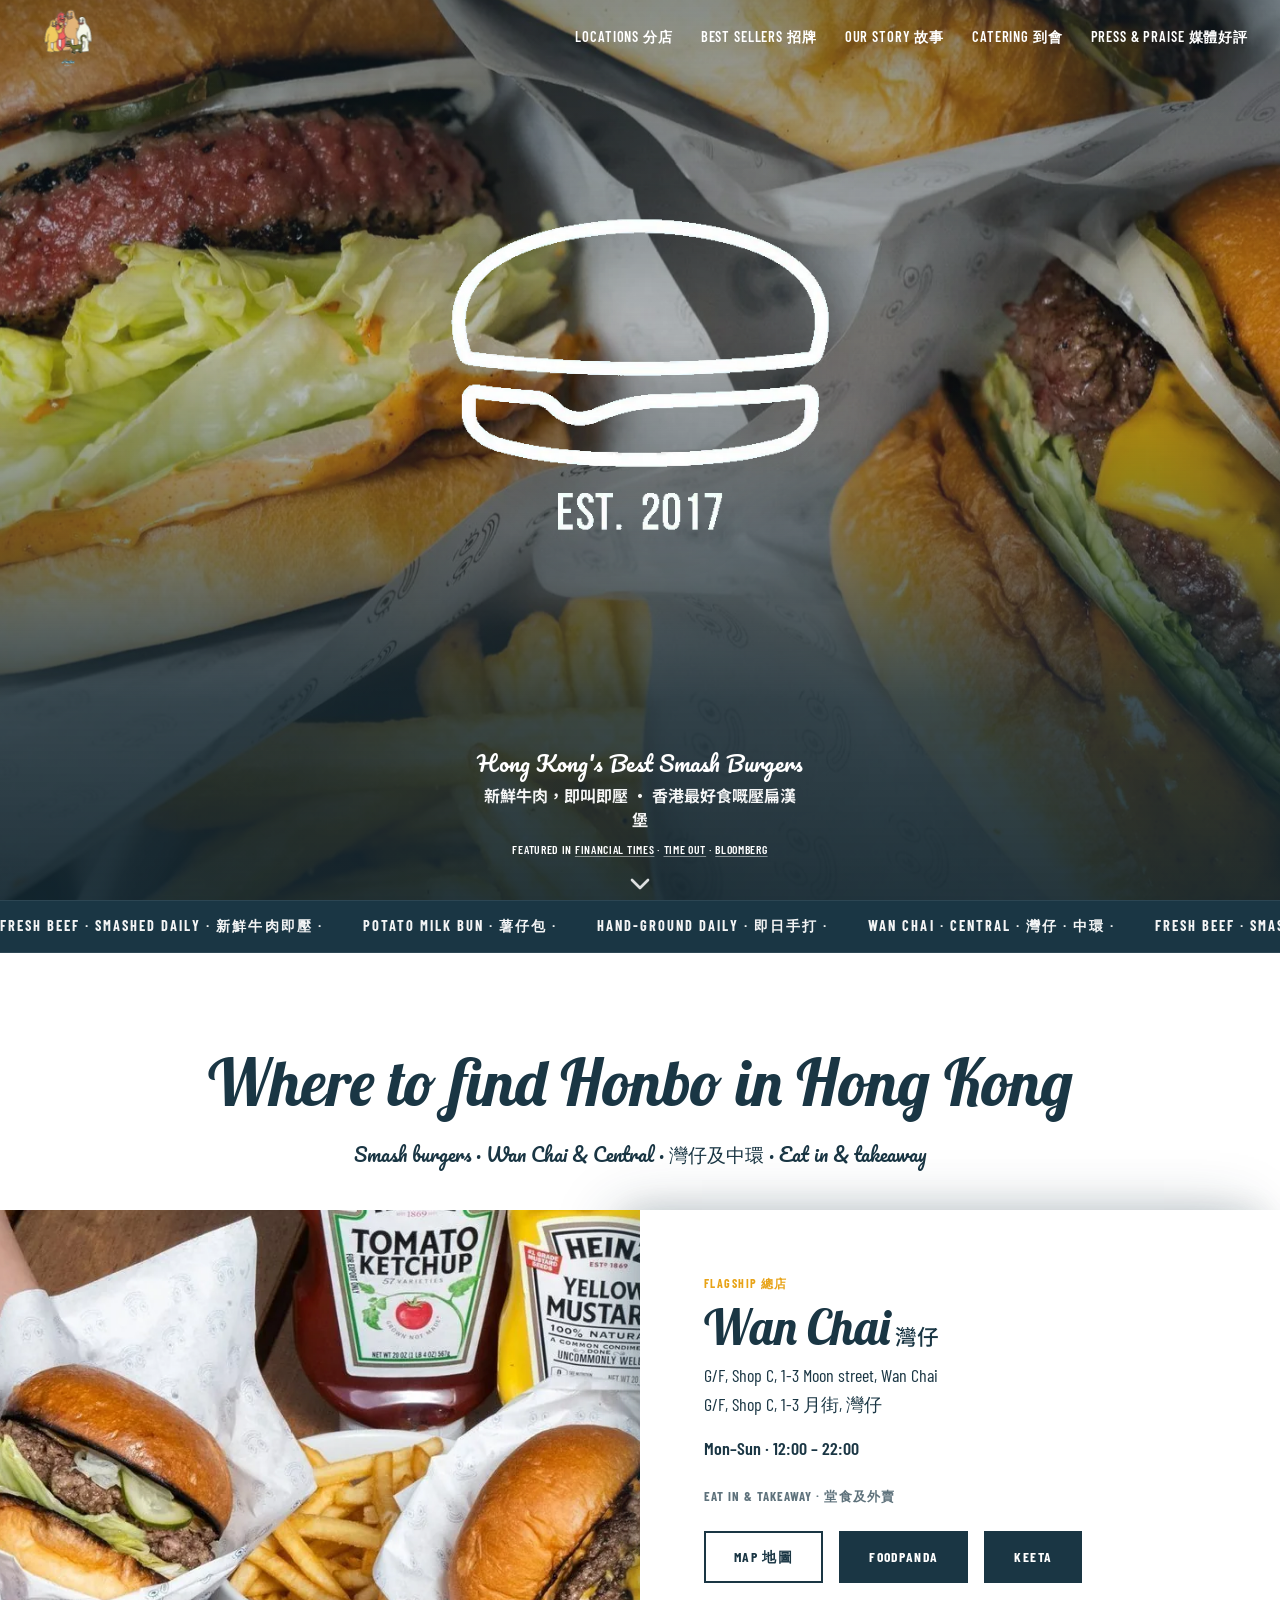
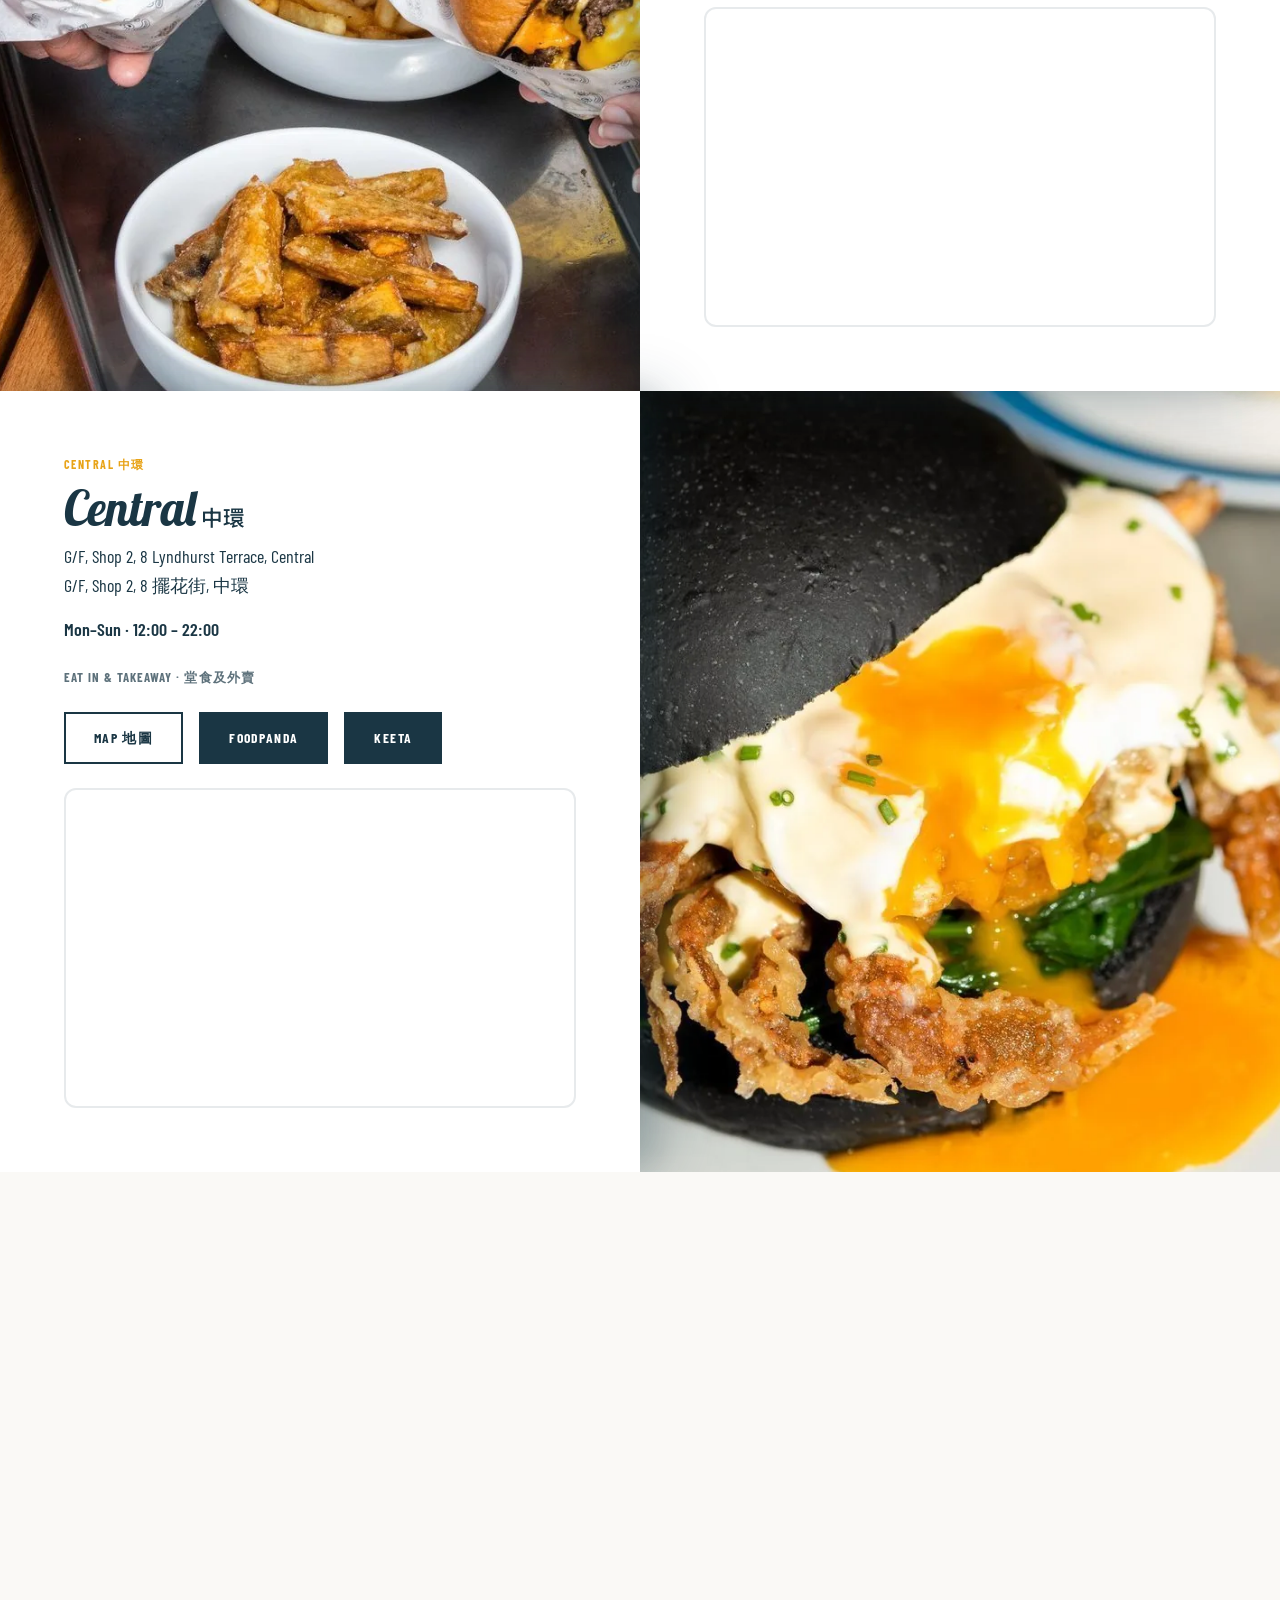
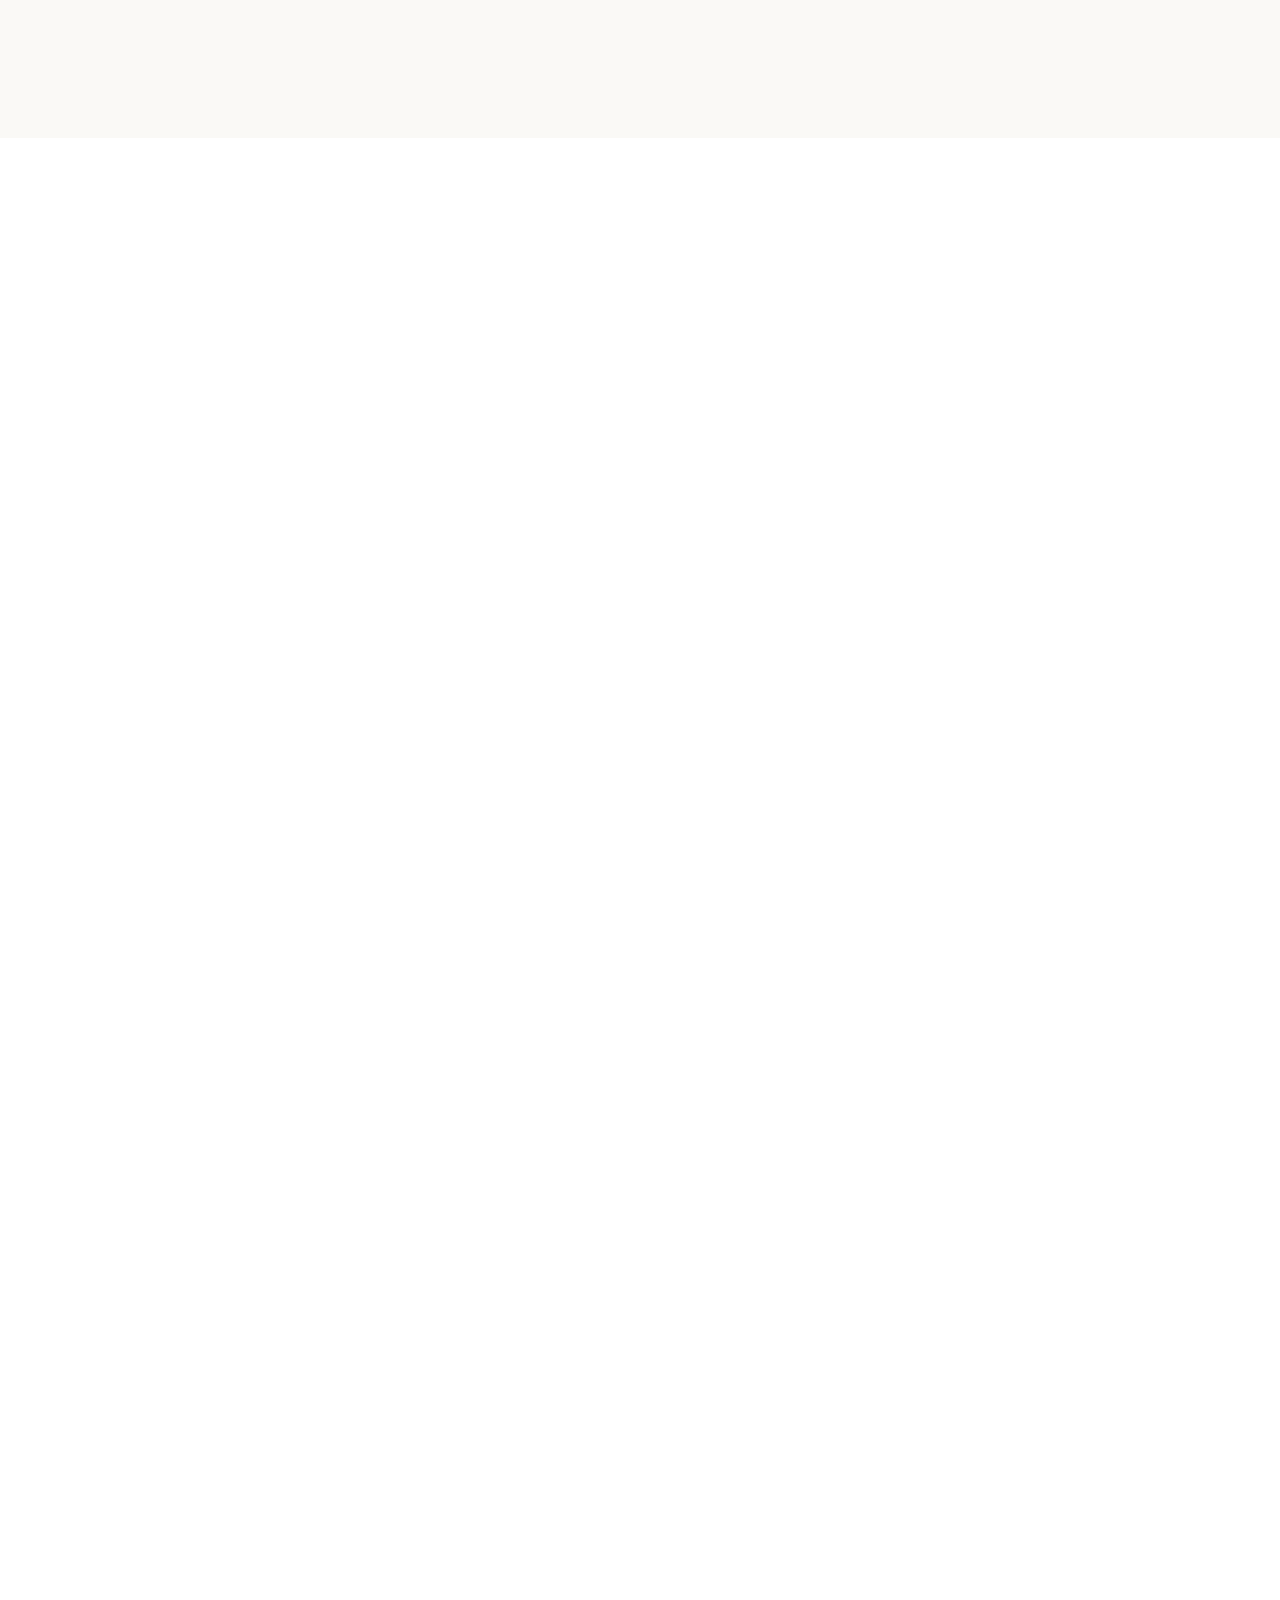
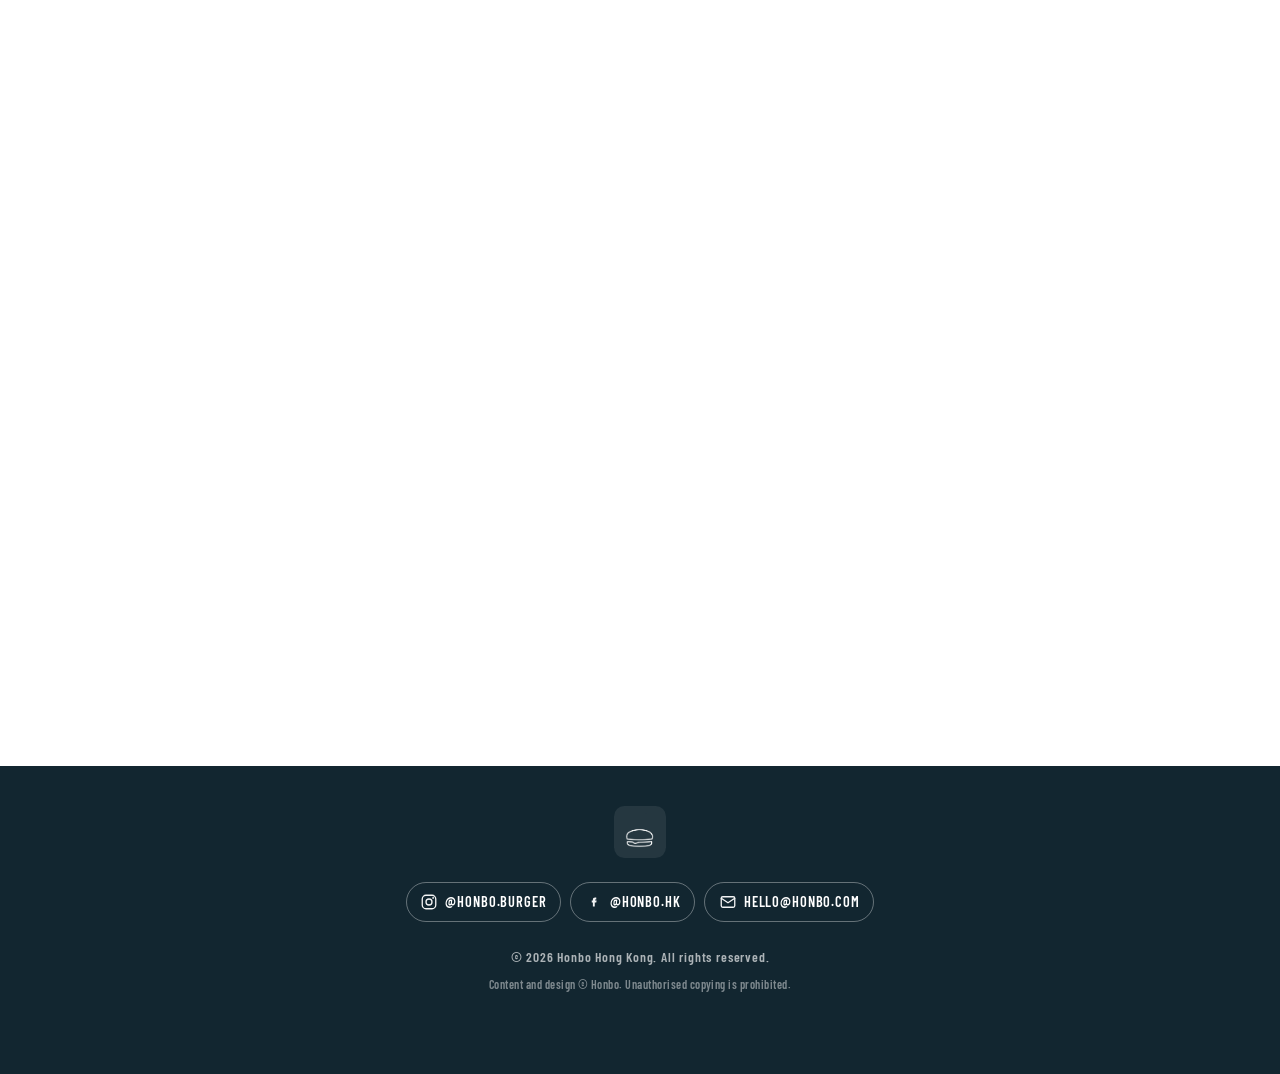
==== commit c579120e: "Update nav logo and catering phone contact. Use transparent honbo_1 logo in the header, add catering" ====
--- a/docs/index.html
+++ b/docs/index.html
@@ -4,7 +4,7 @@
   <meta charset="UTF-8" />
   <meta name="viewport" content="width=device-width, initial-scale=1.0" />
   <title>Honbo 漢堡 | Smash Burgers Hong Kong — Wan Chai &amp; Central</title>
-  <meta name="description" content="Honbo 漢堡 — Hong Kong smash burgers since 2017. Fresh-ground beef, potato milk buns. Wan Chai &amp; Central — dine in, takeaway, foodpanda &amp; Keeta. Featured in Bloomberg, FT &amp; Time Out." />
+  <meta name="description" content="Honbo 漢堡 — Hong Kong Smash Burgers since 2017. Fresh-ground beef, potato milk buns. Wan Chai &amp; Central — dine in, takeaway, foodpanda &amp; Keeta. Featured in Bloomberg, FT &amp; Time Out." />
   <meta name="keywords" content="Honbo, Honbo burger, Honbo Hong Kong, Honbo 漢堡, smash burger Hong Kong, best burgers Hong Kong, Wan Chai burgers, Central burgers, American burgers HK, cheeseburger Hong Kong, potato milk bun burger, fresh beef burger, burger delivery Hong Kong, foodpanda Honbo, Keeta Honbo, Honbo Wan Chai, Honbo Central, 灣仔漢堡, 中環漢堡, 壓扁漢堡, 香港最好食漢堡, smash burgers Wan Chai, burger restaurant Hong Kong, Honbo catering, loaded fries Hong Kong, Eric Kayser potato bun, Bloomberg best burgers" />
   <meta name="robots" content="index, follow, max-image-preview:large, max-snippet:-1, max-video-preview:-1" />
   <meta name="theme-color" content="#1a3644" />
@@ -21,11 +21,11 @@
   <meta property="og:locale" content="en_HK" />
   <meta property="og:url" content="https://honbo.com/" />
   <meta property="og:title" content="Honbo 漢堡 | Smash Burgers Hong Kong" />
-  <meta property="og:description" content="Hong Kong's homegrown smash burger restaurant. Wan Chai &amp; Central. Fresh smashed patties, potato milk buns, since 2017." />
+  <meta property="og:description" content="Hong Kong's homegrown Smash Burger restaurant. Wan Chai &amp; Central. Fresh smashed patties, potato milk buns, since 2017." />
   <meta property="og:image" content="https://honbo.com/assets/photos/hero.jpg" />
   <meta property="og:image:width" content="1920" />
   <meta property="og:image:height" content="1080" />
-  <meta property="og:image:alt" content="Honbo smash burgers and sides in Hong Kong" />
+  <meta property="og:image:alt" content="Honbo Smash Burgers and sides in Hong Kong" />
   <meta name="twitter:card" content="summary_large_image" />
   <meta name="twitter:title" content="Honbo 漢堡 | Smash Burgers Hong Kong" />
   <meta name="twitter:description" content="Smash burgers in Wan Chai &amp; Central. Honbo 漢堡 — fresh beef, potato milk buns, since 2017." />
@@ -34,13 +34,13 @@
   <link rel="apple-touch-icon" href="assets/brand/honbo-logo-blue.png" />
   <link rel="preload" href="assets/photos/hero.webp" as="image" type="image/webp" fetchpriority="high" />
   <link rel="preload" href="assets/brand/New_logo.webp" as="image" type="image/webp" />
-  <link rel="preload" href="css/styles.min.css?v=65" as="style" />
+  <link rel="preload" href="css/styles.min.css?v=68" as="style" />
   <link rel="preconnect" href="https://fonts.googleapis.com" />
   <link rel="preconnect" href="https://fonts.gstatic.com" crossorigin />
   <link rel="dns-prefetch" href="https://maps.google.com" />
   <link rel="stylesheet" href="https://fonts.googleapis.com/css2?family=Barlow+Condensed:wght@400;600;700&family=Lobster&family=Pacifico&family=Noto+Sans+TC:wght@400;700&display=swap" media="print" onload="this.media='all'" />
   <noscript><link rel="stylesheet" href="https://fonts.googleapis.com/css2?family=Barlow+Condensed:wght@400;600;700&family=Lobster&family=Pacifico&family=Noto+Sans+TC:wght@400;700&display=swap" /></noscript>
-  <link rel="stylesheet" href="css/styles.min.css?v=65" />
+  <link rel="stylesheet" href="css/styles.min.css?v=68" />
   <script type="application/ld+json">
   {
     "@context": "https://schema.org",
@@ -50,8 +50,8 @@
         "@id": "https://honbo.com/#website",
         "url": "https://honbo.com/",
         "name": "Honbo 漢堡",
-        "alternateName": ["Honbo", "Honbo Burger", "Honbo Hong Kong", "漢堡", "Honbo smash burger"],
-        "description": "Hong Kong smash burger restaurant with locations in Wan Chai and Central.",
+        "alternateName": ["Honbo", "Honbo Burger", "Honbo Hong Kong", "漢堡", "Honbo Smash Burger"],
+        "description": "Hong Kong Smash Burger restaurant with locations in Wan Chai and Central.",
         "inLanguage": ["en-HK", "zh-HK"],
         "publisher": { "@id": "https://honbo.com/#organization" },
         "potentialAction": {
@@ -64,12 +64,12 @@
         "@id": "https://honbo.com/#webpage",
         "url": "https://honbo.com/",
         "name": "Honbo 漢堡 | Smash Burgers Hong Kong",
-        "description": "Official site for Honbo smash burgers in Wan Chai and Central, Hong Kong.",
+        "description": "Official site for Honbo Smash Burgers in Wan Chai and Central, Hong Kong.",
         "isPartOf": { "@id": "https://honbo.com/#website" },
         "about": { "@id": "https://honbo.com/#organization" },
         "primaryImageOfPage": "https://honbo.com/assets/photos/hero.jpg",
         "inLanguage": "en-HK",
-        "keywords": "Honbo, smash burger Hong Kong, Wan Chai burgers, Central burgers, 漢堡, 壓扁漢堡, best burgers Hong Kong, foodpanda, Keeta, potato milk bun",
+        "keywords": "Honbo, Honbo Smash Burger, Smash Burger Hong Kong, Wan Chai burgers, Central burgers, 漢堡, 壓扁漢堡, best burgers Hong Kong, foodpanda, Keeta, potato milk bun",
         "breadcrumb": { "@id": "https://honbo.com/#breadcrumb" }
       },
       {
@@ -86,6 +86,7 @@
         "@type": "Organization",
         "@id": "https://honbo.com/#organization",
         "name": "Honbo 漢堡",
+        "alternateName": ["Honbo", "Honbo Burger", "Honbo Smash Burger", "Honbo Hong Kong"],
         "url": "https://honbo.com/",
         "logo": "https://honbo.com/assets/brand/honbo-logo-blue.png",
         "email": "hello@honbo.com",
@@ -95,7 +96,7 @@
         ],
         "areaServed": { "@type": "City", "name": "Hong Kong" },
         "knowsAbout": [
-          "Smash burgers",
+          "Smash Burgers",
           "American-style burgers",
           "Hong Kong restaurants",
           "Wan Chai dining",
@@ -108,10 +109,10 @@
         "@type": "Restaurant",
         "@id": "https://honbo.com/#wan-chai",
         "name": "Honbo 漢堡 Wan Chai",
-        "description": "Honbo flagship smash burger restaurant in Wan Chai, Hong Kong.",
+        "description": "Honbo flagship Smash Burger restaurant in Wan Chai, Hong Kong.",
         "url": "https://honbo.com/#locations",
         "image": "https://honbo.com/assets/photos/location-wanchai.jpg",
-        "servesCuisine": ["Smash burger", "American", "Burgers"],
+        "servesCuisine": ["Smash Burger", "American", "Burgers"],
         "priceRange": "$$",
         "address": {
           "@type": "PostalAddress",
@@ -134,10 +135,10 @@
         "@type": "Restaurant",
         "@id": "https://honbo.com/#central",
         "name": "Honbo 漢堡 Central",
-        "description": "Honbo smash burgers in Central, Hong Kong.",
+        "description": "Honbo Smash Burgers in Central, Hong Kong.",
         "url": "https://honbo.com/#locations",
         "image": "https://honbo.com/assets/photos/location-central.jpg",
-        "servesCuisine": ["Smash burger", "American", "Burgers"],
+        "servesCuisine": ["Smash Burger", "American", "Burgers"],
         "priceRange": "$$",
         "address": {
           "@type": "PostalAddress",
@@ -161,7 +162,7 @@
         "mainEntity": [
           {
             "@type": "Question",
-            "name": "Where can I get Honbo smash burgers in Hong Kong?",
+            "name": "Where can I get Honbo Smash Burgers in Hong Kong?",
             "acceptedAnswer": {
               "@type": "Answer",
               "text": "Honbo has two Hong Kong locations: Wan Chai (1-3 Moon Street) and Central (8 Lyndhurst Terrace). Open daily 12:00–22:00 for eat-in and takeaway."
@@ -172,7 +173,7 @@
             "name": "What is Honbo known for?",
             "acceptedAnswer": {
               "@type": "Answer",
-              "text": "Honbo is known for smash burgers made with fresh-ground beef, house potato milk buns, and classic American-style burgers. The brand has been featured in Bloomberg, the Financial Times, and Time Out Hong Kong."
+              "text": "Honbo is known for Smash Burgers made with fresh-ground beef, house potato milk buns, and classic American-style burgers. The brand has been featured in Bloomberg, the Financial Times, and Time Out Hong Kong."
             }
           },
           {
@@ -195,13 +196,9 @@
   <header class="site-header" id="top">
     <nav class="nav" aria-label="Main">
       <a class="nav__logo" href="#top" data-view="home" aria-label="Honbo 漢堡 home">
-        <picture class="nav__logo-img nav__logo-img--white" aria-hidden="true">
-          <source srcset="assets/brand/honbo_family_white.webp" type="image/webp" />
-          <img src="assets/brand/honbo_family_white.png" alt="" width="56" height="56" decoding="async" />
-        </picture>
-        <picture class="nav__logo-img nav__logo-img--blue">
-          <source srcset="assets/brand/honbo_family_blue.webp" type="image/webp" />
-          <img src="assets/brand/honbo_family_blue.png" alt="Honbo 漢堡" width="56" height="56" decoding="async" />
+        <picture class="nav__logo-img">
+          <source srcset="assets/brand/honbo_1.webp" type="image/webp" />
+          <img src="assets/brand/honbo_1.png" alt="Honbo 漢堡" width="320" height="320" decoding="async" />
         </picture>
       </a>
       <button class="nav__toggle" type="button" aria-expanded="false" aria-controls="nav-menu">
@@ -255,11 +252,11 @@
       <div class="hero-parallax__content">
         <div class="hero-parallax__brand">
           <h1 class="hero-parallax__title" id="hero-title">
-            <span class="sr-only">Honbo 漢堡 — Smash burgers in Hong Kong</span>
+            <span class="sr-only">Honbo 漢堡 — Smash Burgers in Hong Kong</span>
             <span class="hero-parallax__logo-frame">
               <picture>
                 <source srcset="assets/brand/New_logo.webp" type="image/webp" />
-                <img class="hero-parallax__icon" src="assets/brand/New_logo.png" alt="Honbo 漢堡 smash burger logo" width="474" height="397" fetchpriority="high" decoding="async" />
+                <img class="hero-parallax__icon" src="assets/brand/New_logo.png" alt="Honbo 漢堡 Smash Burger logo" width="474" height="397" fetchpriority="high" decoding="async" />
               </picture>
             </span>
           </h1>
@@ -318,7 +315,7 @@
           <div class="location-panel__bg">
             <picture>
               <source srcset="assets/photos/location-wanchai.webp" type="image/webp" />
-              <img src="assets/photos/location-wanchai.jpg" alt="Honbo Wan Chai smash burgers and fries — Hong Kong restaurant" width="800" height="600" loading="lazy" decoding="async" />
+              <img src="assets/photos/location-wanchai.jpg" alt="Honbo Wan Chai Smash Burgers and fries — Hong Kong restaurant" width="800" height="600" loading="lazy" decoding="async" />
             </picture>
           </div>
         </div>
@@ -353,7 +350,7 @@
           <div class="location-panel__bg">
             <picture>
               <source srcset="assets/photos/location-central.webp" type="image/webp" />
-              <img src="assets/photos/location-central.jpg" alt="Honbo Central smash burger close-up — Lyndhurst Terrace Hong Kong" width="800" height="600" loading="lazy" decoding="async" />
+              <img src="assets/photos/location-central.jpg" alt="Honbo Central Smash Burger close-up — Lyndhurst Terrace Hong Kong" width="800" height="600" loading="lazy" decoding="async" />
             </picture>
           </div>
         </div>
@@ -394,7 +391,7 @@
           <div class="loop-track__set">
             <figure class="gallery-card"><picture><source srcset="assets/photos/group-flatlay.webp" type="image/webp" /><img src="assets/photos/group-flatlay.jpg" alt="Honbo burgers and fries flat lay" width="800" height="600" loading="lazy" decoding="async" /></picture></figure>
             <figure class="gallery-card"><picture><source srcset="assets/photos/spread.webp" type="image/webp" /><img src="assets/photos/spread.jpg" alt="Honbo burger spread" width="800" height="600" loading="lazy" decoding="async" /></picture></figure>
-            <figure class="gallery-card"><picture><source srcset="assets/photos/gallery-1.webp" type="image/webp" /><img src="assets/photos/gallery-1.jpg" alt="Honbo smash burgers" width="800" height="600" loading="lazy" decoding="async" /></picture></figure>
+            <figure class="gallery-card"><picture><source srcset="assets/photos/gallery-1.webp" type="image/webp" /><img src="assets/photos/gallery-1.jpg" alt="Honbo Smash Burgers" width="800" height="600" loading="lazy" decoding="async" /></picture></figure>
             <figure class="gallery-card"><picture><source srcset="assets/photos/gallery-2.webp" type="image/webp" /><img src="assets/photos/gallery-2.jpg" alt="Honbo food spread" width="800" height="600" loading="lazy" decoding="async" /></picture></figure>
             <figure class="gallery-card"><picture><source srcset="assets/photos/gallery-3.webp" type="image/webp" /><img src="assets/photos/gallery-3.jpg" alt="Honbo burgers and sides" width="800" height="600" loading="lazy" decoding="async" /></picture></figure>
           </div>
@@ -468,7 +465,7 @@
             <source srcset="assets/menu/Honbo.webp" type="image/webp" />
             <img
               src="assets/menu/Honbo.PNG"
-              alt="Honbo signature smash burger"
+              alt="Honbo signature Smash Burger"
               width="900"
               height="900"
               loading="lazy"
@@ -623,9 +620,22 @@
         <ul class="catering__list">
           <li>Minimum order applies · 設最低訂購量</li>
           <li>48-hour advance booking · 建議提前 48 小時預訂</li>
+          <li>
+            Catering hotline 到會電話：
+            <a class="catering__phone-plain" href="tel:+85266626854">+852 6662 6854</a>
+          </li>
         </ul>
         <div class="catering__cta">
-          <a class="btn btn--light" href="mailto:hello@honbo.com?subject=Honbo%20Inquiry&amp;body=Hello%20Honbo%2C%0A%0AI%20would%20like%20to%20inquire%20about%3A%0A%0A">Inquire 查詢</a>
+          <a class="btn btn--light" href="mailto:hello@honbo.com?subject=Honbo%20Catering%20Inquiry&amp;body=Hello%20Honbo%2C%0A%0AI%20would%20like%20to%20inquire%20about%20catering%3A%0A%0A">Inquire 查詢</a>
+          <button
+            type="button"
+            class="btn btn--light catering__phone-copy"
+            data-copy-text="+852 6662 6854"
+            aria-label="Copy catering phone number +852 6662 6854"
+          >
+            <span class="catering__phone-label">Phone 電話</span>
+            <span class="catering__phone-number" aria-hidden="true">+852 6662 6854</span>
+          </button>
         </div>
       </div>
     </section>
@@ -656,7 +666,7 @@
             </ul>
           </div>
           <h2 class="blog-hero__title" id="blog-heading">Press &amp; Praise</h2>
-          <p class="blog-hero__lead">Honbo smash burgers in Hong Kong — reviews and features from food writers worldwide, plus Bloomberg, Financial Times and Time Out recognition.</p>
+          <p class="blog-hero__lead">Honbo Smash Burgers in Hong Kong — reviews and features from food writers worldwide, plus Bloomberg, Financial Times and Time Out recognition.</p>
           <div class="blog-hero__stats" aria-label="Review highlights">
             <div class="blog-stat">
               <span class="blog-stat__value">4.9</span>
@@ -712,7 +722,7 @@
               <span class="review-card__source">Eatbook.sg</span>
             </div>
             <blockquote class="review-card__quote">“Honbo serves excellently executed good ol’ burgers that are made with quality ingredients… buttery, meaty and crusty burger patties, fluffy potato milk buns, no preservatives and MSG.”</blockquote>
-            <p class="review-card__meta">Popular HK smash burger chain</p>
+            <p class="review-card__meta">Popular HK Smash Burger chain</p>
             <a class="review-card__link" href="https://eatbook.sg/honbo-burger-singapore/" target="_blank" rel="noopener noreferrer">Read article →</a>
           </article>
 
@@ -799,6 +809,8 @@
     <p class="site-footer__legal">Content and design &copy; Honbo. Unauthorised copying is prohibited.</p>
   </footer>
 
-  <script src="js/app.min.js?v=41" defer></script>
+  <div class="copy-toast" id="copy-toast" role="status" aria-live="polite">Phone number copied · 電話號碼已複製</div>
+
+  <script src="js/app.min.js?v=43" defer></script>
 </body>
 </html>
--- a/docs/css/styles.min.css
+++ b/docs/css/styles.min.css
@@ -1 +1 @@
-:root{--honbo-navy:#1a3644;--honbo-navy-dark:#122630;--honbo-cream:#faf9f6;--honbo-white:#ffffff;--honbo-cheese:#e8a317;--font-script:"Lobster",cursive;--font-subtitle:"Pacifico",cursive;--font-body:"Barlow Condensed","Arial Narrow",sans-serif;--font-zh:"Noto Sans TC",sans-serif;--header-h:72px;--space-xs:0.5rem;--space-sm:1rem;--space-md:1.5rem;--space-lg:2.5rem;--space-xl:clamp(3rem,8vw,5rem);--radius:12px;--ease-out:cubic-bezier(0.22,1,0.36,1);--transition:0.4s var(--ease-out);}*,*::before,*::after{box-sizing:border-box;}html{scroll-behavior:auto;scroll-padding-top:var(--header-h);}body.is-scroll-animating{overflow-anchor:none;}section[id],#main>div[id]{scroll-margin-top:var(--header-h);}body{margin:0;font-family:var(--font-body);font-size:clamp(1rem,2vw,1.125rem);line-height:1.55;color:var(--honbo-navy);background:var(--honbo-white);-webkit-font-smoothing:antialiased;overflow-x:hidden;}body.is-menu-open{overflow:hidden;}.locations,.gallery-section,.bestsellers-section,.origin,.catering,.blog-reviews{content-visibility:auto;contain-intrinsic-size:auto 640px;}img{max-width:100%;height:auto;display:block;}a{color:inherit;text-decoration-thickness:1px;text-underline-offset:3px;}.sr-only{position:absolute;width:1px;height:1px;padding:0;margin:-1px;overflow:hidden;clip:rect(0,0,0,0);white-space:nowrap;border:0;}.skip-link{position:absolute;top:-100%;left:var(--space-sm);z-index:1000;padding:0.5rem 1rem;background:var(--honbo-navy);color:var(--honbo-white);border-radius:4px;}.skip-link:focus{top:var(--space-sm);}.site-header{position:fixed;top:0;left:0;right:0;z-index:200;height:var(--header-h);overflow:visible;transition:background var(--transition),box-shadow var(--transition);}.site-header.is-scrolled{background:rgba(255,255,255,0.96);box-shadow:0 1px 0 rgba(26,54,68,0.08);}body.is-menu-open .site-header,body.is-menu-open .site-header.is-scrolled{background:transparent;box-shadow:none;}.nav{display:flex;align-items:center;justify-content:space-between;height:100%;max-width:1280px;margin:0 auto;padding:0 clamp(1rem,4vw,2rem);}.nav__logo{position:relative;display:block;flex-shrink:0;width:clamp(44px,9vw,56px);height:clamp(44px,9vw,56px);line-height:0;text-decoration:none;}.nav__logo-img{position:absolute;inset:0;width:100%;height:100%;margin:0;transition:opacity var(--transition);}.nav__logo-img img{display:block;width:100%;height:100%;object-fit:contain;}.site-header:not(.is-scrolled) .nav__logo-img--white{opacity:1;}.site-header:not(.is-scrolled) .nav__logo-img--blue{opacity:0;}.site-header.is-scrolled .nav__logo-img--white{opacity:0;}.site-header.is-scrolled .nav__logo-img--blue{opacity:1;}.site-nav{position:fixed;top:0;left:50%;z-index:201;width:100%;max-width:1280px;height:var(--header-h);transform:translateX(-50%);display:flex;align-items:center;justify-content:flex-end;padding:0 clamp(1rem,4vw,2rem);pointer-events:none;}.nav__menu{display:flex;gap:clamp(0.75rem,2.5vw,1.75rem);list-style:none;margin:0;padding:0;pointer-events:auto;}.nav__menu a{font-weight:600;font-size:clamp(0.75rem,1.8vw,0.9rem);letter-spacing:0.06em;text-transform:uppercase;text-decoration:none;color:var(--honbo-white);transition:color var(--transition),opacity var(--transition);}.site-header.is-scrolled~.site-nav .nav__menu a{color:var(--honbo-navy);}.nav__toggle{display:none;flex-direction:column;justify-content:center;gap:5px;width:44px;height:44px;padding:0;border:none;background:transparent;cursor:pointer;}.nav__toggle-bar{display:block;width:22px;height:2px;margin:0 auto;background:var(--honbo-white);border-radius:1px;transition:var(--transition);}.site-header.is-scrolled .nav__toggle-bar{background:var(--honbo-navy);}.nav__toggle[aria-expanded="true"] .nav__toggle-bar:nth-child(1){transform:translateY(7px) rotate(45deg);}.nav__toggle[aria-expanded="true"] .nav__toggle-bar:nth-child(2){opacity:0;}.nav__toggle[aria-expanded="true"] .nav__toggle-bar:nth-child(3){transform:translateY(-7px) rotate(-45deg);}.btn{display:inline-block;padding:0.85rem 1.75rem;font-family:var(--font-body);font-weight:700;font-size:0.85rem;letter-spacing:0.1em;text-transform:uppercase;text-decoration:none;border:2px solid var(--honbo-navy);transition:var(--transition);cursor:pointer;}.btn--primary{background:var(--honbo-navy);color:var(--honbo-white);}.btn--primary:hover{background:var(--honbo-navy-dark);color:var(--honbo-white);}.btn--outline{background:transparent;color:var(--honbo-navy);}.btn--outline:hover{background:var(--honbo-navy);color:var(--honbo-white);}.btn--light{background:var(--honbo-white);color:var(--honbo-navy);border-color:var(--honbo-white);}.btn--light:hover{background:var(--honbo-cheese);border-color:var(--honbo-cheese);}.hero-parallax{--hero-content-width:min(92vw,22rem);--hero-icon-size:min(94vw,26rem);--hero-tagline-size:clamp(0.98rem,4.2vw,1.2rem);--hero-tagline-zh-size:clamp(0.72rem,3.4vw,0.88rem);--hero-proof-size:0.62rem;--hero-logo-gap:clamp(0.65rem,2.5vh,1.25rem);--hero-text-gap:0.35rem;--hero-footer-gap:0.5rem;--hero-arrow-space:calc(0.85rem+env(safe-area-inset-bottom,0px));position:relative;display:flex;flex-direction:column;align-items:center;justify-content:flex-end;gap:var(--hero-logo-gap);min-height:100svh;min-height:100dvh;padding:calc(var(--header-h)+0.35rem) clamp(0.85rem,4vw,1.25rem) var(--hero-arrow-space);overflow:hidden;text-align:center;color:var(--honbo-white);}.hero-parallax__bg{position:absolute;inset:-8%;z-index:0;will-change:transform;}.hero-parallax__bg picture{display:block;width:100%;height:100%;}.hero-parallax__bg img{width:100%;height:100%;object-fit:cover;object-position:center 42%;}.hero-parallax__overlay{position:absolute;inset:0;z-index:1;background:linear-gradient( to bottom,rgba(18,38,48,0.5) 0%,rgba(18,38,48,0.22) 38%,rgba(18,38,48,0.82) 78%,rgba(18,38,48,0.92) 100% );}.hero-parallax__content{position:relative;z-index:2;width:100%;max-width:100%;margin-inline:auto;display:flex;flex-direction:column;align-items:center;text-align:center;}.hero-parallax__footer{position:relative;z-index:2;width:100%;display:flex;flex-direction:column;align-items:center;gap:var(--hero-footer-gap);text-align:center;flex-shrink:0;}.hero-parallax__meta{margin:0;font-weight:600;letter-spacing:0.12em;text-transform:uppercase;font-size:clamp(0.68rem,1.8vw,0.78rem);opacity:0.92;}.hero-parallax__brand{width:var(--hero-icon-size);max-width:calc(100vw - 2rem);margin-inline:auto;display:flex;justify-content:center;flex-shrink:0;}.hero-parallax__title{width:100%;margin:0;line-height:0;text-align:center;}.hero-parallax__logo-frame{display:flex;justify-content:center;width:100%;margin-inline:auto;line-height:0;}.hero-parallax__logo-frame picture{display:block;width:100%;line-height:0;}.hero-parallax__icon{display:block;width:100%;height:auto;margin-inline:auto;object-fit:contain;object-position:center center;filter:drop-shadow(0 8px 32px rgba(0,0,0,0.35));}.hero-parallax__copy{display:flex;flex-direction:column;align-items:center;gap:var(--hero-text-gap);width:var(--hero-content-width);max-width:100%;margin:0;margin-inline:auto;}.hero-parallax__tagline{margin:0;font-family:var(--font-subtitle);font-size:var(--hero-tagline-size);line-height:1.35;max-width:28ch;text-align:center;}.hero-parallax__tagline-zh{margin:0;font-family:var(--font-zh);font-size:var(--hero-tagline-zh-size);font-weight:700;line-height:1.5;opacity:0.95;max-width:36ch;text-align:center;}.hero-parallax__proof{margin:0;padding:0;font-size:var(--hero-proof-size);font-weight:600;letter-spacing:0.06em;text-transform:uppercase;line-height:1.5;opacity:0.9;text-align:center;width:100%;}.hero-parallax__proof a{color:var(--honbo-white);text-decoration:underline;text-decoration-color:rgba(255,255,255,0.45);text-underline-offset:0.2em;transition:color var(--transition),text-decoration-color var(--transition);}.hero-parallax__proof a:hover{color:var(--honbo-cheese);text-decoration-color:var(--honbo-cheese);}.hero-parallax__bottom{position:relative;width:var(--hero-content-width);max-width:100%;margin:0;margin-inline:auto;display:flex;flex-direction:column;align-items:center;gap:var(--hero-footer-gap);text-align:center;}.hero-parallax__scroll{position:relative;display:flex;align-items:center;justify-content:center;color:var(--honbo-white);text-decoration:none;opacity:0.85;transition:opacity var(--transition);line-height:0;}.hero-parallax__scroll-label{font-size:0.65rem;font-weight:700;letter-spacing:0.18em;text-transform:uppercase;}.hero-parallax__scroll:hover{opacity:1;}.hero-parallax__arrow{animation:arrow-bounce 2s ease-in-out infinite;}@keyframes arrow-bounce{0%,100%{transform:translateY(0);opacity:0.85;}50%{transform:translateY(10px);opacity:1;}}@keyframes hero-enter{from{opacity:0;transform:translateY(14px);}to{opacity:1;transform:translateY(0);}}@media (prefers-reduced-motion:no-preference){.hero-parallax__title,.hero-parallax__meta,.hero-parallax__copy,.hero-parallax__proof{animation:hero-enter 0.65s ease forwards;opacity:0;}.hero-parallax__title{animation-delay:0.05s;}.hero-parallax__meta{animation-delay:0.15s;}.hero-parallax__copy{animation-delay:0.25s;}.hero-parallax__proof{animation-delay:0.35s;}}.reveal{opacity:0;transform:translate3d(0,28px,0);transition:opacity 0.65s cubic-bezier(0.22,1,0.36,1),transform 0.65s cubic-bezier(0.22,1,0.36,1);transition-delay:var(--reveal-delay,0s);will-change:opacity,transform;}.reveal--from-left{transform:translate3d(-36px,0,0);}.reveal--from-right{transform:translate3d(36px,0,0);}.reveal--scale{transform:translate3d(0,20px,0) scale(0.96);}.reveal.is-visible{opacity:1;transform:translate3d(0,0,0);}@media (prefers-reduced-motion:no-preference){.menu-card{transition:transform 0.28s cubic-bezier(0.22,1,0.36,1),box-shadow 0.28s ease,border-color 0.28s ease;}.menu-card:hover{transform:translateY(-5px);box-shadow:0 14px 32px rgba(26,54,68,0.12);}.gallery-card{transition:transform 0.35s ease;}.gallery-card:hover{transform:scale(1.02);}.gallery-card img{transition:transform 0.45s cubic-bezier(0.22,1,0.36,1);}.gallery-card:hover img{transform:scale(1.05);}.review-card{transition:transform 0.28s cubic-bezier(0.22,1,0.36,1),box-shadow 0.28s ease;}.review-card:hover{transform:translateY(-4px);box-shadow:0 12px 28px rgba(26,54,68,0.1);}.btn{transition:background var(--transition),color var(--transition),border-color var(--transition),transform 0.2s ease,box-shadow 0.2s ease;}.btn:hover{transform:translateY(-2px);}.btn:active{transform:translateY(0);}.location-panel__bg img{transition:transform 0.8s cubic-bezier(0.22,1,0.36,1);}.location-panel__media.reveal.is-visible .location-panel__bg img{transform:scale(1.04);}}.marquee-bar{background:var(--honbo-navy);color:var(--honbo-white);overflow:hidden;border-block:1px solid rgba(255,255,255,0.08);}.loop-track{overflow:hidden;width:100%;}.loop-track__inner{display:flex;width:max-content;animation:loop-scroll 30s linear infinite;will-change:transform;}.loop-track--marquee .loop-track__inner{animation-duration:22s;}.loop-track--marquee:hover .loop-track__inner{animation-play-state:paused;}.horizontal-carousel{overflow-x:auto;overflow-y:hidden;width:100%;-webkit-overflow-scrolling:touch;overscroll-behavior-x:contain;scroll-snap-type:x proximity;scrollbar-width:thin;scrollbar-color:var(--honbo-navy) transparent;cursor:grab;padding-bottom:var(--space-sm);}.horizontal-carousel.is-dragging{cursor:grabbing;scroll-snap-type:none;user-select:none;}.horizontal-carousel--infinite{scroll-snap-type:none;}.horizontal-carousel--infinite.is-looping{scroll-snap-type:none;scroll-behavior:auto;}.horizontal-carousel__track{display:flex;width:max-content;}.carousel-hint{margin:var(--space-xs) 0 0;font-size:0.75rem;letter-spacing:0.08em;text-transform:uppercase;opacity:0.5;}.loop-track__set{display:flex;flex-shrink:0;}@keyframes loop-scroll{from{transform:translateX(0);}to{transform:translateX(-50%);}}.loop-track--marquee{padding:0.9rem 0;}.loop-track--marquee .loop-track__set{gap:2.5rem;padding-right:2.5rem;}.loop-track--marquee .loop-track__set span{font-weight:700;letter-spacing:0.14em;text-transform:uppercase;font-size:clamp(0.75rem,2vw,0.9rem);white-space:nowrap;opacity:0.95;}.gallery-section{padding:var(--space-lg) 0 var(--space-xl);background:var(--honbo-cream);overflow:visible;}.bestsellers-section{padding:var(--space-xl) 0;background:var(--honbo-white);overflow:visible;}.section-block__header{text-align:center;padding:0 clamp(1rem,5vw,3rem) var(--space-md);}.section-block__label{font-weight:700;letter-spacing:0.12em;text-transform:uppercase;font-size:0.8rem;margin:0;opacity:0.65;}.section-block__title{font-family:var(--font-script);font-size:clamp(2.5rem,8vw,4.5rem);font-weight:400;margin:0;color:var(--honbo-navy);}.section-block__subtitle{font-family:var(--font-subtitle);font-size:clamp(1rem,2.5vw,1.2rem);margin:var(--space-xs) 0 0;}.loop-track--gallery .loop-track__set,.loop-track--bestsellers .loop-track__set{gap:clamp(1rem,3vw,1.5rem);padding-right:clamp(1rem,3vw,1.5rem);}.loop-track--gallery,.loop-track--bestsellers{mask-image:linear-gradient(90deg,transparent,#000 2%,#000 98%,transparent);padding-left:clamp(1rem,5vw,3rem);}.gallery-card{flex:0 0 min(88vw,480px);margin:0;overflow:hidden;border-radius:var(--radius);aspect-ratio:4 / 3;scroll-snap-align:start;}.gallery-card picture{display:block;width:100%;height:100%;}.gallery-card img{width:100%;height:100%;object-fit:cover;}.bestsellers-section__footnote{text-align:center;font-size:0.85rem;opacity:0.6;padding:var(--space-md) clamp(1rem,5vw,3rem) 0;letter-spacing:0.04em;}.section-intro{text-align:center;padding:var(--space-xl) clamp(1rem,5vw,3rem) var(--space-lg);}.section-intro--light .section-intro__title,.section-intro--light .section-intro__subtitle{color:var(--honbo-white);}.section-intro__title{font-family:var(--font-script);font-size:clamp(2.25rem,7vw,4rem);font-weight:400;margin:0;}.section-intro__subtitle{font-family:var(--font-subtitle);font-size:clamp(0.95rem,2.5vw,1.2rem);margin:var(--space-xs) 0 0;}.locations{overflow:hidden;}.location-panel{display:grid;grid-template-columns:1fr 1fr;min-height:min(85vh,720px);}.location-panel--reverse .location-panel__media{order:2;}.location-panel--reverse .location-panel__body{order:1;}.location-panel__media{position:relative;overflow:hidden;min-height:360px;}.location-panel__bg{position:absolute;inset:0;}.location-panel__bg picture{display:block;width:100%;height:100%;}.location-panel__bg img{width:100%;height:100%;object-fit:cover;object-position:center center;}.location-panel__body{position:relative;z-index:2;display:flex;flex-direction:column;justify-content:center;padding:clamp(2rem,6vw,4rem);background:var(--honbo-white);box-shadow:-28px 0 56px -4px rgba(26,54,68,0.28),-12px 0 32px rgba(26,54,68,0.12);}.location-panel--reverse .location-panel__body{box-shadow:28px 0 56px -4px rgba(26,54,68,0.28),12px 0 32px rgba(26,54,68,0.12);}.location-panel__label{font-weight:700;letter-spacing:0.12em;text-transform:uppercase;font-size:0.75rem;margin:0 0 var(--space-xs);color:var(--honbo-cheese);}.location-panel__name{font-family:var(--font-script);font-size:clamp(2rem,5vw,3rem);font-weight:400;margin:0 0 var(--space-xs);line-height:1.1;}.location-panel__name span{font-family:var(--font-zh);font-size:0.45em;font-weight:500;margin-left:0.25em;}.location-panel__service{font-weight:700;letter-spacing:0.08em;font-size:0.8rem;margin:0 0 var(--space-md);opacity:0.7;}.location-panel address{font-style:normal;margin-bottom:var(--space-sm);line-height:1.6;}.location-panel__hours{margin:0 0 var(--space-md);font-weight:600;}.location-panel__actions{display:flex;flex-wrap:wrap;gap:var(--space-sm);margin-bottom:var(--space-md);}.location-panel__map{border-radius:var(--radius);overflow:hidden;aspect-ratio:16 / 10;border:2px solid rgba(26,54,68,0.1);}.location-panel__map iframe{width:100%;height:100%;border:0;}.menu-card{flex:0 0 min(78vw,280px);background:var(--honbo-cream);border-radius:var(--radius);padding:var(--space-md);border:1px solid rgba(26,54,68,0.06);text-align:center;scroll-snap-align:start;}.menu-card__art{margin-bottom:var(--space-sm);min-height:160px;display:flex;align-items:center;justify-content:center;}.menu-card__art picture{display:flex;align-items:center;justify-content:center;width:100%;}.menu-card__art img{max-height:180px;width:auto;margin:0 auto;object-fit:contain;filter:drop-shadow(0 8px 20px rgba(26,54,68,0.12));}.menu-card__info h3{font-family:var(--font-script);font-size:1.45rem;font-weight:400;margin:0 0 var(--space-xs);}.menu-card__info h3 span{display:block;font-family:var(--font-zh);font-size:0.85rem;font-weight:500;}.menu-card__info p{font-size:0.9rem;margin:0 0 var(--space-sm);opacity:0.85;line-height:1.45;}.price-badge{display:inline-flex;align-items:center;justify-content:center;width:48px;height:48px;border-radius:50%;background:var(--honbo-navy);color:var(--honbo-white);font-weight:700;}.anatomy{padding:var(--space-xl) clamp(1rem,5vw,3rem);background:var(--honbo-cream);color:var(--honbo-navy);overflow:hidden;}.anatomy__header{max-width:40rem;margin-inline:auto;text-align:center;}.anatomy__stage{position:relative;max-width:1100px;margin:clamp(2rem,6vw,3.5rem) auto 0;min-height:clamp(520px,72vh,720px);}.anatomy__lines{position:absolute;inset:0;width:100%;height:100%;pointer-events:none;z-index:0;}.anatomy__line{stroke:var(--honbo-cheese);stroke-width:2;stroke-linecap:round;stroke-dasharray:520;stroke-dashoffset:520;opacity:0.55;transition:stroke-dashoffset 1.1s var(--ease-out);}.anatomy__hero{position:absolute;top:50%;left:50%;z-index:1;width:min(52%,420px);margin:0;transform:translate(-50%,-50%) scale(0.92);opacity:0;transition:opacity 0.8s var(--ease-out),transform 0.9s var(--ease-out);filter:drop-shadow(0 20px 48px rgba(26,54,68,0.18));}.anatomy__hero img{display:block;width:100%;height:auto;border-radius:50%;object-fit:cover;aspect-ratio:1;}.anatomy__hero--brand{padding:0.65rem;border-radius:50%;background:var(--honbo-white);}.anatomy__hero--brand img{object-fit:contain;}.anatomy__callouts{position:absolute;inset:0;z-index:2;list-style:none;margin:0;padding:0;}.anatomy-callout{position:absolute;width:min(11.5rem,30vw);text-align:center;opacity:0;transform:translate3d(0,16px,0) scale(0.96);transition:opacity 0.65s var(--ease-out),transform 0.65s var(--ease-out);}.anatomy-callout__thumb{width:5.5rem;height:5.5rem;margin:0 auto 0.5rem;border-radius:50%;background:var(--honbo-white);box-shadow:0 8px 24px rgba(26,54,68,0.1);overflow:hidden;display:flex;align-items:center;justify-content:center;}.anatomy-callout__thumb img{width:100%;height:100%;object-fit:cover;}.anatomy-callout__thumb--duo{display:grid;grid-template-columns:1fr 1fr;gap:0;padding:0;}.anatomy-callout__thumb--duo img{width:100%;height:100%;}.anatomy-callout__title{margin:0 0 0.35rem;font-family:var(--font-body);font-size:0.78rem;font-weight:700;letter-spacing:0.1em;text-transform:uppercase;line-height:1.25;}.anatomy-callout__text{margin:0;font-size:0.82rem;line-height:1.45;opacity:0.88;}.anatomy-callout--top{top:0;left:50%;transform:translate(-50%,16px) scale(0.96);}.anatomy-callout--top-right{top:8%;right:0;}.anatomy-callout--right{top:50%;right:-0.5%;transform:translateY(calc(-50%+16px)) scale(0.96);}.anatomy-callout--bottom-right{bottom:4%;right:6%;}.anatomy-callout--bottom-left{bottom:4%;left:6%;}.anatomy-callout--left{top:50%;left:-0.5%;transform:translateY(calc(-50%+16px)) scale(0.96);}.anatomy__footer{display:grid;grid-template-columns:1fr minmax(12rem,16rem);gap:var(--space-lg);align-items:end;max-width:1100px;margin:var(--space-lg) auto 0;padding-top:var(--space-md);border-top:1px solid rgba(26,54,68,0.12);}.anatomy__quote{margin:0;font-family:Georgia,"Times New Roman",serif;font-size:clamp(1.05rem,2.2vw,1.35rem);font-style:italic;line-height:1.55;opacity:0.9;}.anatomy__quote p{margin:0;}.anatomy__fact{margin:0;text-align:right;}.anatomy__fact-num{display:block;font-size:clamp(3rem,8vw,4.5rem);font-weight:700;line-height:1;color:var(--honbo-cheese);letter-spacing:-0.04em;}.anatomy__fact-label{display:block;margin-top:0.35rem;font-size:0.72rem;font-weight:700;letter-spacing:0.08em;text-transform:uppercase;line-height:1.45;opacity:0.85;}.anatomy.reveal.is-visible .anatomy__hero{opacity:1;transform:translate(-50%,-50%) scale(1);}.anatomy.reveal.is-visible .anatomy__line{stroke-dashoffset:0;}.anatomy.reveal.is-visible .anatomy__line:nth-child(1){transition-delay:0.15s;}.anatomy.reveal.is-visible .anatomy__line:nth-child(2){transition-delay:0.25s;}.anatomy.reveal.is-visible .anatomy__line:nth-child(3){transition-delay:0.35s;}.anatomy.reveal.is-visible .anatomy__line:nth-child(4){transition-delay:0.45s;}.anatomy.reveal.is-visible .anatomy__line:nth-child(5){transition-delay:0.55s;}.anatomy.reveal.is-visible .anatomy__line:nth-child(6){transition-delay:0.65s;}.anatomy.reveal.is-visible .anatomy-callout{opacity:1;transform:translate3d(0,0,0) scale(1);}.anatomy.reveal.is-visible .anatomy-callout--top{transform:translate(-50%,0) scale(1);}.anatomy.reveal.is-visible .anatomy-callout--right,.anatomy.reveal.is-visible .anatomy-callout--left{transform:translateY(-50%) scale(1);}.anatomy.reveal.is-visible .anatomy-callout--top{transition-delay:0.2s;}.anatomy.reveal.is-visible .anatomy-callout--top-right{transition-delay:0.3s;}.anatomy.reveal.is-visible .anatomy-callout--right{transition-delay:0.4s;}.anatomy.reveal.is-visible .anatomy-callout--bottom-right{transition-delay:0.5s;}.anatomy.reveal.is-visible .anatomy-callout--bottom-left{transition-delay:0.6s;}.anatomy.reveal.is-visible .anatomy-callout--left{transition-delay:0.7s;}.anatomy-callout:hover .anatomy-callout__thumb{transform:scale(1.06);transition:transform 0.35s var(--ease-out);}.anatomy-callout__thumb{transition:transform 0.35s var(--ease-out);}@media (max-width:900px){.anatomy__stage{min-height:auto;display:flex;flex-direction:column;align-items:center;gap:var(--space-md);padding-top:0.5rem;}.anatomy__lines{display:none;}.anatomy__hero{position:relative;top:auto;left:auto;width:min(100%,380px);transform:scale(0.96);}.anatomy.reveal.is-visible .anatomy__hero{transform:scale(1);}.anatomy__callouts{position:static;display:grid;grid-template-columns:repeat(2,minmax(0,1fr));gap:var(--space-md);width:100%;}.anatomy-callout{position:static;width:auto;transform:translate3d(0,16px,0) scale(0.96);}.anatomy.reveal.is-visible .anatomy-callout,.anatomy.reveal.is-visible .anatomy-callout--top,.anatomy.reveal.is-visible .anatomy-callout--right,.anatomy.reveal.is-visible .anatomy-callout--left{transform:scale(1);}.anatomy__footer{grid-template-columns:1fr;text-align:center;}.anatomy__fact{text-align:center;}}@media (max-width:520px){.anatomy__callouts{grid-template-columns:1fr;}}@media (prefers-reduced-motion:reduce){.anatomy__hero,.anatomy__line,.anatomy-callout{transition:none;opacity:1;transform:none;stroke-dashoffset:0;}.anatomy__hero{position:relative;top:auto;left:auto;transform:none;}}.origin{position:relative;padding:var(--space-xl) clamp(1rem,5vw,3rem);color:var(--honbo-white);overflow:hidden;}.origin__parallax-bg{position:absolute;inset:-20% 0;background:linear-gradient(135deg,var(--honbo-navy) 0%,var(--honbo-navy-dark) 100%);z-index:0;will-change:transform;}.origin__inner{position:relative;z-index:1;max-width:1100px;margin:0 auto;}.origin__grid{display:grid;grid-template-columns:repeat(3,1fr);gap:var(--space-lg);margin-bottom:var(--space-md);}.origin__col{font-size:1.05rem;line-height:1.65;}.origin__col--zh{font-family:var(--font-zh);line-height:1.8;}.origin__note{text-align:center;font-family:var(--font-subtitle);font-size:1.1rem;max-width:560px;margin:var(--space-lg) auto 0;opacity:0.95;}.catering{position:relative;min-height:min(85vh,640px);display:flex;align-items:center;justify-content:center;padding:var(--space-xl) clamp(1rem,5vw,3rem);overflow:hidden;color:var(--honbo-white);text-align:center;}.catering__bg{position:absolute;inset:-12%;z-index:0;will-change:transform;}.catering__bg picture{display:block;width:100%;height:100%;}.catering__bg img{width:100%;height:100%;object-fit:cover;}.catering__overlay{position:absolute;inset:0;background:rgba(18,38,48,0.82);z-index:1;}.catering__content{position:relative;z-index:2;max-width:640px;display:flex;flex-direction:column;align-items:center;}.catering__content>p,.catering__content>ul{width:100%;}.catering__title{font-family:var(--font-script);font-size:clamp(2.5rem,7vw,4rem);font-weight:400;margin:0;}.catering__subtitle{font-family:var(--font-subtitle);font-size:clamp(1rem,2.5vw,1.25rem);margin:var(--space-xs) 0 var(--space-md);}.catering__zh{font-family:var(--font-zh);line-height:1.75;opacity:0.95;}.catering__list{text-align:left;display:block;margin:var(--space-md) 0 0;padding-left:1.2rem;}.catering__list li{margin-bottom:var(--space-xs);font-size:0.95rem;}.catering__cta{margin-top:var(--space-lg);width:100%;display:flex;justify-content:center;}.site-footer{text-align:center;padding:var(--space-lg) clamp(1rem,5vw,3rem) var(--space-xl);background:var(--honbo-navy-dark);color:var(--honbo-white);font-family:var(--font-body);}.site-footer__brand{display:inline-flex;align-items:center;justify-content:center;width:3.25rem;height:3.25rem;margin:0 auto var(--space-md);border-radius:0.65rem;background:rgba(255,255,255,0.08);text-decoration:none;transition:background var(--transition);}.site-footer__brand:hover{background:rgba(255,255,255,0.14);}.site-footer__icon{display:block;width:2.25rem;height:auto;}.site-footer__social{display:flex;flex-wrap:wrap;justify-content:center;gap:0.55rem;margin-bottom:var(--space-md);}.site-footer__pill{display:inline-flex;align-items:center;gap:0.45rem;padding:0.5rem 0.85rem;font-family:inherit;font-size:clamp(0.75rem,1.8vw,0.9rem);font-weight:600;letter-spacing:0.06em;text-transform:uppercase;text-decoration:none;color:var(--honbo-white);border:1px solid rgba(255,255,255,0.35);border-radius:999px;transition:background var(--transition),border-color var(--transition),color var(--transition);}.site-footer__pill:hover{background:rgba(255,255,255,0.1);border-color:rgba(255,255,255,0.55);}.site-footer__pill-icon{flex-shrink:0;opacity:0.95;}.site-footer__copy{font-family:inherit;font-size:clamp(0.75rem,1.8vw,0.85rem);font-weight:600;letter-spacing:0.06em;opacity:0.65;margin:0;}.site-footer__legal{font-family:inherit;font-size:clamp(0.68rem,1.6vw,0.75rem);font-weight:600;letter-spacing:0.04em;opacity:0.45;margin:var(--space-xs) 0 0;max-width:28rem;margin-inline:auto;}@media (max-width:768px){.hero-parallax{--hero-icon-size:min(94vw,26rem);--hero-footer-gap:0.4rem;display:grid;grid-template-columns:minmax(0,1fr);grid-template-rows:minmax(0,1fr) auto;justify-items:center;align-content:stretch;gap:0;padding:calc(var(--header-h)+0.35rem) max(1rem,env(safe-area-inset-left,0px),env(safe-area-inset-right,0px)) var(--hero-arrow-space);}.hero-parallax__bg,.hero-parallax__overlay{grid-column:1;grid-row:1 / -1;}.hero-parallax__content{grid-column:1;grid-row:1;align-self:center;justify-self:center;width:var(--hero-icon-size);max-width:calc(100% - 2rem);}.hero-parallax__footer{grid-column:1;grid-row:2;justify-self:stretch;width:100%;z-index:3;}.hero-parallax__overlay{background:linear-gradient( to bottom,rgba(18,38,48,0.48) 0%,rgba(18,38,48,0.28) 32%,rgba(18,38,48,0.88) 72%,rgba(18,38,48,0.96) 100% );}.hero-parallax__bg img{object-position:center 50%;}.hero-parallax__proof{max-width:18.5rem;line-height:1.45;}}@media (max-width:768px) and (max-height:740px){.hero-parallax{--hero-icon-size:min(90vw,22rem);gap:0.3rem;}}@media (min-width:769px){.hero-parallax{display:grid;grid-template-columns:minmax(0,1fr);grid-template-rows:minmax(0,1fr) auto;justify-items:center;align-content:stretch;gap:0;}.hero-parallax__bg,.hero-parallax__overlay{grid-column:1;grid-row:1 / -1;}.hero-parallax__content{grid-column:1;grid-row:1;align-self:center;justify-self:center;width:var(--hero-icon-size);max-width:calc(100% - 2rem);flex-shrink:0;}.hero-parallax__footer{grid-column:1;grid-row:2;width:100%;align-items:center;}}@media (min-width:769px) and (max-width:1199px){.hero-parallax{--hero-content-width:min(86vw,32rem);--hero-icon-size:clamp(18rem,44vmin,28rem);--hero-logo-gap:clamp(0.65rem,2vh,1.1rem);--hero-footer-gap:0.55rem;--hero-tagline-size:clamp(1.05rem,2.6vmin,1.45rem);--hero-tagline-zh-size:clamp(0.78rem,2vmin,0.95rem);--hero-proof-size:clamp(0.65rem,1.4vmin,0.78rem);--hero-arrow-space:calc(clamp(0.85rem,2.5vh,1.5rem)+env(safe-area-inset-bottom,0px));padding:calc(var(--header-h)+clamp(0.75rem,2.5vh,1.5rem)) clamp(1rem,4vw,2.5rem) var(--hero-arrow-space);}}@media (min-width:769px){.site-nav{padding-right:clamp(1rem,4vw,2rem);}}@media (min-width:1200px) and (max-width:1919px){.hero-parallax{--hero-content-width:min(80vw,36rem);--hero-icon-size:clamp(20rem,46vmin,34rem);--hero-logo-gap:clamp(0.7rem,2.2vh,1.2rem);--hero-footer-gap:0.6rem;--hero-tagline-size:clamp(1.1rem,2.4vmin,1.65rem);--hero-tagline-zh-size:clamp(0.82rem,1.9vmin,1rem);--hero-proof-size:clamp(0.68rem,1.3vmin,0.82rem);--hero-arrow-space:calc(clamp(1rem,2.8vh,1.75rem)+env(safe-area-inset-bottom,0px));padding:calc(var(--header-h)+clamp(1rem,3vh,1.75rem)) clamp(1.25rem,4vw,3rem) var(--hero-arrow-space);}.hero-parallax__bg img{object-position:center 42%;}}@media (min-width:1920px) and (max-width:2559px){.hero-parallax{--hero-content-width:min(74vw,40rem);--hero-icon-size:clamp(22rem,44vmin,38rem);--hero-logo-gap:clamp(0.75rem,2.4vh,1.25rem);--hero-footer-gap:0.65rem;--hero-tagline-size:clamp(1.2rem,2.2vmin,1.9rem);--hero-tagline-zh-size:clamp(0.88rem,1.75vmin,1.08rem);--hero-proof-size:clamp(0.7rem,1.2vmin,0.88rem);--hero-arrow-space:calc(clamp(1.1rem,3vh,2rem)+env(safe-area-inset-bottom,0px));padding:calc(var(--header-h)+clamp(1.1rem,3.2vh,2rem)) clamp(1.5rem,4vw,3.5rem) var(--hero-arrow-space);}.hero-parallax__bg img{object-position:center 40%;}}@media (min-width:2560px){.hero-parallax{--hero-content-width:min(68vw,44rem);--hero-icon-size:clamp(24rem,42vmin,42rem);--hero-logo-gap:clamp(0.85rem,2.6vh,1.35rem);--hero-footer-gap:0.7rem;--hero-tagline-size:clamp(1.35rem,2vmin,2.1rem);--hero-tagline-zh-size:clamp(0.92rem,1.6vmin,1.12rem);--hero-proof-size:clamp(0.72rem,1.1vmin,0.92rem);--hero-arrow-space:calc(clamp(1.25rem,3.2vh,2.25rem)+env(safe-area-inset-bottom,0px));padding:calc(var(--header-h)+clamp(1.25rem,3.5vh,2.25rem)) clamp(2rem,5vw,4rem) var(--hero-arrow-space);}.hero-parallax__bg img{object-position:center 38%;}}@media (max-height:720px) and (min-width:769px){.hero-parallax{--hero-icon-size:clamp(16rem,44vmin,22rem);gap:0.45rem;padding-top:calc(var(--header-h)+0.5rem);padding-bottom:calc(0.75rem+env(safe-area-inset-bottom,0px));}}@media (max-width:768px){.nav__toggle{display:flex;position:relative;z-index:10001;}.site-nav{position:fixed;inset:0;left:0;max-width:none;height:100%;transform:none;padding:0;justify-content:center;align-items:center;background-color:var(--honbo-navy);z-index:10000;visibility:hidden;opacity:0;pointer-events:none;transition:opacity 0.35s var(--ease-out),visibility 0.35s;}.site-nav.is-open{visibility:visible;opacity:1;pointer-events:auto;}.nav__menu{flex-direction:column;align-items:center;gap:var(--space-lg);pointer-events:auto;}.site-nav .nav__menu a,.site-header.is-scrolled~.site-nav .nav__menu a{font-size:1.2rem;color:var(--honbo-white) !important;}.location-panel,.location-panel--reverse{grid-template-columns:1fr;min-height:auto;}.location-panel--reverse .location-panel__media,.location-panel--reverse .location-panel__body{order:unset;}.location-panel__media{width:100vw;max-width:100vw;margin-left:calc(50% - 50vw);min-height:62vw;aspect-ratio:4 / 3;}.location-panel__bg,.location-panel__bg img{border-radius:0;}.location-panel__body{padding:var(--space-lg) clamp(1rem,5vw,1.5rem);box-shadow:0 -24px 48px -8px rgba(26,54,68,0.3),0 -8px 24px rgba(26,54,68,0.15);}.location-panel--reverse .location-panel__body{box-shadow:0 -24px 48px -8px rgba(26,54,68,0.3),0 -8px 24px rgba(26,54,68,0.15);}.gallery-card{flex:0 0 100vw;max-width:100vw;border-radius:0;aspect-ratio:3 / 4;}.loop-track--gallery .loop-track__set,.loop-track--bestsellers .loop-track__set{gap:0;padding-right:0;}.origin__grid{grid-template-columns:1fr;gap:var(--space-md);}}.nav__close{display:none;}.nav__close-icon{display:block;width:28px;height:28px;position:relative;}.nav__close-icon::before,.nav__close-icon::after{content:"";position:absolute;left:50%;top:50%;width:28px;height:2px;background:var(--honbo-white);border-radius:1px;}.nav__close-icon::before{transform:translate(-50%,-50%) rotate(45deg);}.nav__close-icon::after{transform:translate(-50%,-50%) rotate(-45deg);}.app-view[hidden]{display:none !important;}body.is-blog-view .site-header{background:transparent;box-shadow:none;}body.is-blog-view .site-header.is-scrolled{background:rgba(255,255,255,0.96);backdrop-filter:blur(10px);box-shadow:0 1px 0 rgba(26,54,68,0.08);}body.is-blog-view .site-header:not(.is-scrolled) .nav__logo-img--white{opacity:1;}body.is-blog-view .site-header:not(.is-scrolled) .nav__logo-img--blue{opacity:0;}body.is-blog-view .site-header.is-scrolled .nav__logo-img--white{opacity:0;}body.is-blog-view .site-header.is-scrolled .nav__logo-img--blue{opacity:1;}body.is-blog-view .site-header:not(.is-scrolled) .nav__menu a,body.is-blog-view .site-header:not(.is-scrolled)~.site-nav .nav__menu a{color:var(--honbo-white);}body.is-blog-view .site-header.is-scrolled .nav__menu a,body.is-blog-view .site-header.is-scrolled~.site-nav .nav__menu a{color:var(--honbo-navy);}.page-loader{position:fixed;inset:0;z-index:20000;display:flex;align-items:center;justify-content:center;background:var(--honbo-cream);}.page-loader[hidden]{display:none !important;}.page-loader__panel{width:min(88vw,320px);text-align:center;}.page-loader__logo-wrap{margin:0 auto 1.25rem;width:min(72vw,220px);}.page-loader__logo{display:block;width:100%;height:auto;clip-path:inset(0 calc((1 - var(--load-p,0)) * 100%) 0 0);}.page-loader__track{height:5px;border-radius:999px;background:rgba(26,54,68,0.12);overflow:hidden;}.page-loader__bar{display:block;height:100%;width:calc(var(--load-p,0) * 100%);background:linear-gradient(90deg,var(--honbo-navy),var(--honbo-cheese));border-radius:inherit;transition:width 0.05s linear;}.blog-hero{position:relative;display:flex;align-items:center;justify-content:center;min-height:min(78vh,680px);overflow:hidden;color:var(--honbo-white);padding:calc(var(--header-h)+var(--space-xl)) clamp(1rem,5vw,3rem) var(--space-xl);text-align:center;}.blog-hero__bg{position:absolute;inset:-10%;z-index:0;}.blog-hero__bg picture{display:block;width:100%;height:100%;}.blog-hero__bg img{width:100%;height:100%;object-fit:cover;object-position:center center;}.blog-hero__overlay{position:absolute;inset:0;z-index:1;background:linear-gradient( to bottom,rgba(18,38,48,0.7) 0%,rgba(18,38,48,0.5) 45%,rgba(18,38,48,0.82) 100% );}.blog-hero__inner{position:relative;z-index:2;width:100%;max-width:48rem;margin:0 auto;}.blog-awards{margin:0 auto var(--space-lg);max-width:36rem;}.blog-awards__label{margin:0 0 var(--space-sm);font-weight:600;letter-spacing:0.14em;text-transform:uppercase;font-size:0.72rem;opacity:0.85;}.blog-awards__list{display:flex;flex-wrap:wrap;justify-content:center;gap:0.65rem;list-style:none;margin:0;padding:0;}.blog-award{display:inline-block;padding:0.55rem 1rem;font-size:clamp(0.8rem,2vw,0.95rem);font-weight:700;letter-spacing:0.04em;text-transform:uppercase;text-decoration:none;color:inherit;border:1px solid rgba(255,255,255,0.28);border-radius:999px;background:rgba(255,255,255,0.08);transition:background 0.2s ease,border-color 0.2s ease,transform 0.2s ease;}.blog-award:hover,.blog-award:focus-visible{background:rgba(255,255,255,0.16);border-color:rgba(255,255,255,0.45);transform:translateY(-1px);}.blog-award:focus-visible{outline:2px solid var(--honbo-yellow,#f5c518);outline-offset:3px;}.blog-hero__title{margin:0 0 var(--space-md);font-family:var(--font-script);font-size:clamp(2.5rem,8vw,4.5rem);font-weight:400;line-height:1.1;}.blog-hero__lead{margin:0 auto var(--space-lg);max-width:40rem;font-size:clamp(1rem,2.5vw,1.2rem);line-height:1.6;opacity:0.92;}.blog-hero__stats{display:flex;flex-wrap:wrap;justify-content:center;gap:var(--space-md);}.blog-stat{min-width:7rem;padding:var(--space-sm) var(--space-md);border:1px solid rgba(255,255,255,0.2);border-radius:var(--radius);background:rgba(255,255,255,0.06);}.blog-stat__value{display:block;font-size:1.75rem;font-weight:700;line-height:1.1;color:var(--honbo-cheese);}.blog-stat__label{display:block;margin-top:0.25rem;font-size:0.72rem;letter-spacing:0.08em;text-transform:uppercase;opacity:0.8;}.blog-reviews{background:var(--honbo-cream);padding:var(--space-xl) clamp(1rem,5vw,3rem);}.blog-reviews__inner{max-width:1100px;margin:0 auto;display:grid;grid-template-columns:repeat(auto-fill,minmax(min(100%,320px),1fr));gap:var(--space-md);}.review-card{display:flex;flex-direction:column;padding:var(--space-md);background:var(--honbo-white);border-radius:var(--radius);border:1px solid rgba(26,54,68,0.08);box-shadow:0 12px 32px rgba(26,54,68,0.08);}.review-card--featured{grid-column:1 / -1;background:linear-gradient(135deg,var(--honbo-white) 0%,#f3f8fa 100%);border-color:rgba(232,163,23,0.35);}.review-card__top{display:flex;flex-wrap:wrap;align-items:center;justify-content:space-between;gap:0.5rem;margin-bottom:var(--space-sm);}.review-card__stars{color:var(--honbo-cheese);font-size:1rem;letter-spacing:0.08em;}.review-card__source{font-size:0.72rem;font-weight:700;letter-spacing:0.06em;text-transform:uppercase;color:var(--honbo-navy);opacity:0.7;}.review-card__quote{margin:0 0 var(--space-sm);font-size:1.05rem;line-height:1.55;color:var(--honbo-navy);flex-grow:1;}.review-card__meta{margin:0 0 var(--space-sm);font-size:0.85rem;opacity:0.65;}.review-card__link{font-weight:700;font-size:0.85rem;letter-spacing:0.04em;text-transform:uppercase;text-decoration:none;color:var(--honbo-navy);}.review-card__link:hover{color:var(--honbo-cheese);}.blog-cta{text-align:center;padding:var(--space-xl) clamp(1rem,5vw,3rem) calc(var(--space-xl)+1rem);background:var(--honbo-white);border-top:1px solid rgba(26,54,68,0.08);}.blog-cta p{margin:0 0 var(--space-md);font-size:1.25rem;font-weight:600;color:var(--honbo-navy);}@media (max-width:768px){.nav__close{display:flex;align-items:center;justify-content:center;position:absolute;top:max(1rem,env(safe-area-inset-top,0px));right:max(1rem,env(safe-area-inset-right,0px));width:48px;height:48px;padding:0;border:none;background:transparent;cursor:pointer;z-index:10002;pointer-events:auto;}.site-nav.is-open .nav__menu{margin-top:2.5rem;}}@media (prefers-reduced-motion:reduce){html{scroll-behavior:auto;}.loop-track--marquee .loop-track__inner{animation-duration:60s !important;}html{scroll-behavior:auto;}.hero-parallax__bg{transform:none !important;}.hero-parallax__arrow{animation:none;}.hero-parallax__title,.hero-parallax__meta,.hero-parallax__copy,.hero-parallax__proof{animation:none;opacity:1;}.reveal{opacity:1;transform:none;transition:none;}.menu-card:hover,.gallery-card:hover,.review-card:hover,.btn:hover{transform:none;}.page-loader__logo{clip-path:none;}.page-loader__bar{width:100% !important;}}+:root{--honbo-navy:#1a3644;--honbo-navy-dark:#122630;--honbo-cream:#faf9f6;--honbo-white:#ffffff;--honbo-cheese:#e8a317;--font-script:"Lobster",cursive;--font-subtitle:"Pacifico",cursive;--font-body:"Barlow Condensed","Arial Narrow",sans-serif;--font-zh:"Noto Sans TC",sans-serif;--header-h:72px;--space-xs:0.5rem;--space-sm:1rem;--space-md:1.5rem;--space-lg:2.5rem;--space-xl:clamp(3rem,8vw,5rem);--radius:12px;--ease-out:cubic-bezier(0.22,1,0.36,1);--transition:0.4s var(--ease-out);}*,*::before,*::after{box-sizing:border-box;}html{scroll-behavior:auto;scroll-padding-top:var(--header-h);}body.is-scroll-animating{overflow-anchor:none;}section[id],#main>div[id]{scroll-margin-top:var(--header-h);}body{margin:0;font-family:var(--font-body);font-size:clamp(1rem,2vw,1.125rem);line-height:1.55;color:var(--honbo-navy);background:var(--honbo-white);-webkit-font-smoothing:antialiased;overflow-x:hidden;}body.is-menu-open{overflow:hidden;}.locations,.gallery-section,.bestsellers-section,.origin,.catering,.blog-reviews{content-visibility:auto;contain-intrinsic-size:auto 640px;}img{max-width:100%;height:auto;display:block;}a{color:inherit;text-decoration-thickness:1px;text-underline-offset:3px;}.sr-only{position:absolute;width:1px;height:1px;padding:0;margin:-1px;overflow:hidden;clip:rect(0,0,0,0);white-space:nowrap;border:0;}.skip-link{position:absolute;top:-100%;left:var(--space-sm);z-index:1000;padding:0.5rem 1rem;background:var(--honbo-navy);color:var(--honbo-white);border-radius:4px;}.skip-link:focus{top:var(--space-sm);}.site-header{position:fixed;top:0;left:0;right:0;z-index:200;height:var(--header-h);overflow:visible;transition:background var(--transition),box-shadow var(--transition);}.site-header.is-scrolled{background:rgba(255,255,255,0.96);box-shadow:0 1px 0 rgba(26,54,68,0.08);}body.is-menu-open .site-header,body.is-menu-open .site-header.is-scrolled{background:transparent;box-shadow:none;}.nav{display:flex;align-items:center;justify-content:space-between;height:100%;max-width:1280px;margin:0 auto;padding:0 clamp(1rem,4vw,2rem);}.nav__logo{display:block;flex-shrink:0;width:clamp(52px,11vw,72px);height:clamp(52px,11vw,72px);line-height:0;text-decoration:none;}.nav__logo-img{display:block;width:100%;height:100%;margin:0;}.nav__logo-img img{display:block;width:100%;height:100%;object-fit:contain;}.site-nav{position:fixed;top:0;left:50%;z-index:201;width:100%;max-width:1280px;height:var(--header-h);transform:translateX(-50%);display:flex;align-items:center;justify-content:flex-end;padding:0 clamp(1rem,4vw,2rem);pointer-events:none;}.nav__menu{display:flex;gap:clamp(0.75rem,2.5vw,1.75rem);list-style:none;margin:0;padding:0;pointer-events:auto;}.nav__menu a{font-weight:600;font-size:clamp(0.75rem,1.8vw,0.9rem);letter-spacing:0.06em;text-transform:uppercase;text-decoration:none;color:var(--honbo-white);transition:color var(--transition),opacity var(--transition);}.site-header.is-scrolled~.site-nav .nav__menu a{color:var(--honbo-navy);}.nav__toggle{display:none;flex-direction:column;justify-content:center;gap:5px;width:44px;height:44px;padding:0;border:none;background:transparent;cursor:pointer;}.nav__toggle-bar{display:block;width:22px;height:2px;margin:0 auto;background:var(--honbo-white);border-radius:1px;transition:var(--transition);}.site-header.is-scrolled .nav__toggle-bar{background:var(--honbo-navy);}.nav__toggle[aria-expanded="true"] .nav__toggle-bar:nth-child(1){transform:translateY(7px) rotate(45deg);}.nav__toggle[aria-expanded="true"] .nav__toggle-bar:nth-child(2){opacity:0;}.nav__toggle[aria-expanded="true"] .nav__toggle-bar:nth-child(3){transform:translateY(-7px) rotate(-45deg);}.btn{display:inline-block;padding:0.85rem 1.75rem;font-family:var(--font-body);font-weight:700;font-size:0.85rem;letter-spacing:0.1em;text-transform:uppercase;text-decoration:none;border:2px solid var(--honbo-navy);transition:var(--transition);cursor:pointer;}.btn--primary{background:var(--honbo-navy);color:var(--honbo-white);}.btn--primary:hover{background:var(--honbo-navy-dark);color:var(--honbo-white);}.btn--outline{background:transparent;color:var(--honbo-navy);}.btn--outline:hover{background:var(--honbo-navy);color:var(--honbo-white);}.btn--light{background:var(--honbo-white);color:var(--honbo-navy);border-color:var(--honbo-white);}.btn--light:hover{background:var(--honbo-cheese);border-color:var(--honbo-cheese);}.hero-parallax{--hero-content-width:min(92vw,22rem);--hero-icon-size:min(94vw,26rem);--hero-tagline-size:clamp(0.98rem,4.2vw,1.2rem);--hero-tagline-zh-size:clamp(0.72rem,3.4vw,0.88rem);--hero-proof-size:0.62rem;--hero-logo-gap:clamp(0.65rem,2.5vh,1.25rem);--hero-text-gap:0.35rem;--hero-footer-gap:0.5rem;--hero-arrow-space:calc(0.85rem+env(safe-area-inset-bottom,0px));position:relative;display:flex;flex-direction:column;align-items:center;justify-content:flex-end;gap:var(--hero-logo-gap);min-height:100svh;min-height:100dvh;padding:calc(var(--header-h)+0.35rem) clamp(0.85rem,4vw,1.25rem) var(--hero-arrow-space);overflow:hidden;text-align:center;color:var(--honbo-white);}.hero-parallax__bg{position:absolute;inset:-8%;z-index:0;will-change:transform;}.hero-parallax__bg picture{display:block;width:100%;height:100%;}.hero-parallax__bg img{width:100%;height:100%;object-fit:cover;object-position:center 42%;}.hero-parallax__overlay{position:absolute;inset:0;z-index:1;background:linear-gradient( to bottom,rgba(18,38,48,0.5) 0%,rgba(18,38,48,0.22) 38%,rgba(18,38,48,0.82) 78%,rgba(18,38,48,0.92) 100% );}.hero-parallax__content{position:relative;z-index:2;width:100%;max-width:100%;margin-inline:auto;display:flex;flex-direction:column;align-items:center;text-align:center;}.hero-parallax__footer{position:relative;z-index:2;width:100%;display:flex;flex-direction:column;align-items:center;gap:var(--hero-footer-gap);text-align:center;flex-shrink:0;}.hero-parallax__meta{margin:0;font-weight:600;letter-spacing:0.12em;text-transform:uppercase;font-size:clamp(0.68rem,1.8vw,0.78rem);opacity:0.92;}.hero-parallax__brand{width:var(--hero-icon-size);max-width:calc(100vw - 2rem);margin-inline:auto;display:flex;justify-content:center;flex-shrink:0;}.hero-parallax__title{width:100%;margin:0;line-height:0;text-align:center;}.hero-parallax__logo-frame{display:flex;justify-content:center;width:100%;margin-inline:auto;line-height:0;}.hero-parallax__logo-frame picture{display:block;width:100%;line-height:0;}.hero-parallax__icon{display:block;width:100%;height:auto;margin-inline:auto;object-fit:contain;object-position:center center;filter:drop-shadow(0 8px 32px rgba(0,0,0,0.35));}.hero-parallax__copy{display:flex;flex-direction:column;align-items:center;gap:var(--hero-text-gap);width:var(--hero-content-width);max-width:100%;margin:0;margin-inline:auto;}.hero-parallax__tagline{margin:0;font-family:var(--font-subtitle);font-size:var(--hero-tagline-size);line-height:1.35;max-width:28ch;text-align:center;}.hero-parallax__tagline-zh{margin:0;font-family:var(--font-zh);font-size:var(--hero-tagline-zh-size);font-weight:700;line-height:1.5;opacity:0.95;max-width:36ch;text-align:center;}.hero-parallax__proof{margin:0;padding:0;font-size:var(--hero-proof-size);font-weight:600;letter-spacing:0.06em;text-transform:uppercase;line-height:1.5;opacity:0.9;text-align:center;width:100%;}.hero-parallax__proof a{color:var(--honbo-white);text-decoration:underline;text-decoration-color:rgba(255,255,255,0.45);text-underline-offset:0.2em;transition:color var(--transition),text-decoration-color var(--transition);}.hero-parallax__proof a:hover{color:var(--honbo-cheese);text-decoration-color:var(--honbo-cheese);}.hero-parallax__bottom{position:relative;width:var(--hero-content-width);max-width:100%;margin:0;margin-inline:auto;display:flex;flex-direction:column;align-items:center;gap:var(--hero-footer-gap);text-align:center;}.hero-parallax__scroll{position:relative;display:flex;align-items:center;justify-content:center;color:var(--honbo-white);text-decoration:none;opacity:0.85;transition:opacity var(--transition);line-height:0;}.hero-parallax__scroll-label{font-size:0.65rem;font-weight:700;letter-spacing:0.18em;text-transform:uppercase;}.hero-parallax__scroll:hover{opacity:1;}.hero-parallax__arrow{animation:arrow-bounce 2s ease-in-out infinite;}@keyframes arrow-bounce{0%,100%{transform:translateY(0);opacity:0.85;}50%{transform:translateY(10px);opacity:1;}}@keyframes hero-enter{from{opacity:0;transform:translateY(14px);}to{opacity:1;transform:translateY(0);}}@media (prefers-reduced-motion:no-preference){.hero-parallax__title,.hero-parallax__meta,.hero-parallax__copy,.hero-parallax__proof{animation:hero-enter 0.65s ease forwards;opacity:0;}.hero-parallax__title{animation-delay:0.05s;}.hero-parallax__meta{animation-delay:0.15s;}.hero-parallax__copy{animation-delay:0.25s;}.hero-parallax__proof{animation-delay:0.35s;}}.reveal{opacity:0;transform:translate3d(0,28px,0);transition:opacity 0.65s cubic-bezier(0.22,1,0.36,1),transform 0.65s cubic-bezier(0.22,1,0.36,1);transition-delay:var(--reveal-delay,0s);will-change:opacity,transform;}.reveal--from-left{transform:translate3d(-36px,0,0);}.reveal--from-right{transform:translate3d(36px,0,0);}.reveal--scale{transform:translate3d(0,20px,0) scale(0.96);}.reveal.is-visible{opacity:1;transform:translate3d(0,0,0);}@media (prefers-reduced-motion:no-preference){.menu-card{transition:transform 0.28s cubic-bezier(0.22,1,0.36,1),box-shadow 0.28s ease,border-color 0.28s ease;}.menu-card:hover{transform:translateY(-5px);box-shadow:0 14px 32px rgba(26,54,68,0.12);}.gallery-card{transition:transform 0.35s ease;}.gallery-card:hover{transform:scale(1.02);}.gallery-card img{transition:transform 0.45s cubic-bezier(0.22,1,0.36,1);}.gallery-card:hover img{transform:scale(1.05);}.review-card{transition:transform 0.28s cubic-bezier(0.22,1,0.36,1),box-shadow 0.28s ease;}.review-card:hover{transform:translateY(-4px);box-shadow:0 12px 28px rgba(26,54,68,0.1);}.btn{transition:background var(--transition),color var(--transition),border-color var(--transition),transform 0.2s ease,box-shadow 0.2s ease;}.btn:hover{transform:translateY(-2px);}.btn:active{transform:translateY(0);}.location-panel__bg img{transition:transform 0.8s cubic-bezier(0.22,1,0.36,1);}.location-panel__media.reveal.is-visible .location-panel__bg img{transform:scale(1.04);}}.marquee-bar{background:var(--honbo-navy);color:var(--honbo-white);overflow:hidden;border-block:1px solid rgba(255,255,255,0.08);}.loop-track{overflow:hidden;width:100%;}.loop-track__inner{display:flex;width:max-content;animation:loop-scroll 30s linear infinite;will-change:transform;}.loop-track--marquee .loop-track__inner{animation-duration:22s;}.loop-track--marquee:hover .loop-track__inner{animation-play-state:paused;}.horizontal-carousel{overflow-x:auto;overflow-y:hidden;width:100%;-webkit-overflow-scrolling:touch;overscroll-behavior-x:contain;scroll-snap-type:x proximity;scrollbar-width:thin;scrollbar-color:var(--honbo-navy) transparent;cursor:grab;padding-bottom:var(--space-sm);}.horizontal-carousel.is-dragging{cursor:grabbing;scroll-snap-type:none;user-select:none;}.horizontal-carousel--infinite{scroll-snap-type:none;}.horizontal-carousel--infinite.is-looping{scroll-snap-type:none;scroll-behavior:auto;}.horizontal-carousel__track{display:flex;width:max-content;}.carousel-hint{margin:var(--space-xs) 0 0;font-size:0.75rem;letter-spacing:0.08em;text-transform:uppercase;opacity:0.5;}.loop-track__set{display:flex;flex-shrink:0;}@keyframes loop-scroll{from{transform:translateX(0);}to{transform:translateX(-50%);}}.loop-track--marquee{padding:0.9rem 0;}.loop-track--marquee .loop-track__set{gap:2.5rem;padding-right:2.5rem;}.loop-track--marquee .loop-track__set span{font-weight:700;letter-spacing:0.14em;text-transform:uppercase;font-size:clamp(0.75rem,2vw,0.9rem);white-space:nowrap;opacity:0.95;}.gallery-section{padding:var(--space-lg) 0 var(--space-xl);background:var(--honbo-cream);overflow:visible;}.bestsellers-section{padding:var(--space-xl) 0;background:var(--honbo-white);overflow:visible;}.section-block__header{text-align:center;padding:0 clamp(1rem,5vw,3rem) var(--space-md);}.section-block__label{font-weight:700;letter-spacing:0.12em;text-transform:uppercase;font-size:0.8rem;margin:0;opacity:0.65;}.section-block__title{font-family:var(--font-script);font-size:clamp(2.5rem,8vw,4.5rem);font-weight:400;margin:0;color:var(--honbo-navy);}.section-block__subtitle{font-family:var(--font-subtitle);font-size:clamp(1rem,2.5vw,1.2rem);margin:var(--space-xs) 0 0;}.loop-track--gallery .loop-track__set,.loop-track--bestsellers .loop-track__set{gap:clamp(1rem,3vw,1.5rem);padding-right:clamp(1rem,3vw,1.5rem);}.loop-track--gallery,.loop-track--bestsellers{mask-image:linear-gradient(90deg,transparent,#000 2%,#000 98%,transparent);padding-left:clamp(1rem,5vw,3rem);}.gallery-card{flex:0 0 min(88vw,480px);margin:0;overflow:hidden;border-radius:var(--radius);aspect-ratio:4 / 3;scroll-snap-align:start;}.gallery-card picture{display:block;width:100%;height:100%;}.gallery-card img{width:100%;height:100%;object-fit:cover;}.bestsellers-section__footnote{text-align:center;font-size:0.85rem;opacity:0.6;padding:var(--space-md) clamp(1rem,5vw,3rem) 0;letter-spacing:0.04em;}.section-intro{text-align:center;padding:var(--space-xl) clamp(1rem,5vw,3rem) var(--space-lg);}.section-intro--light .section-intro__title,.section-intro--light .section-intro__subtitle{color:var(--honbo-white);}.section-intro__title{font-family:var(--font-script);font-size:clamp(2.25rem,7vw,4rem);font-weight:400;margin:0;}.section-intro__subtitle{font-family:var(--font-subtitle);font-size:clamp(0.95rem,2.5vw,1.2rem);margin:var(--space-xs) 0 0;}.locations{overflow:hidden;}.location-panel{display:grid;grid-template-columns:1fr 1fr;min-height:min(85vh,720px);}.location-panel--reverse .location-panel__media{order:2;}.location-panel--reverse .location-panel__body{order:1;}.location-panel__media{position:relative;overflow:hidden;min-height:360px;}.location-panel__bg{position:absolute;inset:0;}.location-panel__bg picture{display:block;width:100%;height:100%;}.location-panel__bg img{width:100%;height:100%;object-fit:cover;object-position:center center;}.location-panel__body{position:relative;z-index:2;display:flex;flex-direction:column;justify-content:center;padding:clamp(2rem,6vw,4rem);background:var(--honbo-white);box-shadow:-28px 0 56px -4px rgba(26,54,68,0.28),-12px 0 32px rgba(26,54,68,0.12);}.location-panel--reverse .location-panel__body{box-shadow:28px 0 56px -4px rgba(26,54,68,0.28),12px 0 32px rgba(26,54,68,0.12);}.location-panel__label{font-weight:700;letter-spacing:0.12em;text-transform:uppercase;font-size:0.75rem;margin:0 0 var(--space-xs);color:var(--honbo-cheese);}.location-panel__name{font-family:var(--font-script);font-size:clamp(2rem,5vw,3rem);font-weight:400;margin:0 0 var(--space-xs);line-height:1.1;}.location-panel__name span{font-family:var(--font-zh);font-size:0.45em;font-weight:500;margin-left:0.25em;}.location-panel__service{font-weight:700;letter-spacing:0.08em;font-size:0.8rem;margin:0 0 var(--space-md);opacity:0.7;}.location-panel address{font-style:normal;margin-bottom:var(--space-sm);line-height:1.6;}.location-panel__hours{margin:0 0 var(--space-md);font-weight:600;}.location-panel__actions{display:flex;flex-wrap:wrap;gap:var(--space-sm);margin-bottom:var(--space-md);}.location-panel__map{border-radius:var(--radius);overflow:hidden;aspect-ratio:16 / 10;border:2px solid rgba(26,54,68,0.1);}.location-panel__map iframe{width:100%;height:100%;border:0;}.menu-card{flex:0 0 min(78vw,280px);background:var(--honbo-cream);border-radius:var(--radius);padding:var(--space-md);border:1px solid rgba(26,54,68,0.06);text-align:center;scroll-snap-align:start;}.menu-card__art{margin-bottom:var(--space-sm);min-height:160px;display:flex;align-items:center;justify-content:center;}.menu-card__art picture{display:flex;align-items:center;justify-content:center;width:100%;}.menu-card__art img{max-height:180px;width:auto;margin:0 auto;object-fit:contain;filter:drop-shadow(0 8px 20px rgba(26,54,68,0.12));}.menu-card__info h3{font-family:var(--font-script);font-size:1.45rem;font-weight:400;margin:0 0 var(--space-xs);}.menu-card__info h3 span{display:block;font-family:var(--font-zh);font-size:0.85rem;font-weight:500;}.menu-card__info p{font-size:0.9rem;margin:0 0 var(--space-sm);opacity:0.85;line-height:1.45;}.price-badge{display:inline-flex;align-items:center;justify-content:center;width:48px;height:48px;border-radius:50%;background:var(--honbo-navy);color:var(--honbo-white);font-weight:700;}.anatomy{padding:var(--space-xl) clamp(1rem,5vw,3rem);background:var(--honbo-cream);color:var(--honbo-navy);overflow:hidden;}.anatomy__header{max-width:40rem;margin-inline:auto;text-align:center;}.anatomy__stage{position:relative;max-width:1100px;margin:clamp(2rem,6vw,3.5rem) auto 0;min-height:clamp(520px,72vh,720px);}.anatomy__lines{position:absolute;inset:0;width:100%;height:100%;pointer-events:none;z-index:0;}.anatomy__line{stroke:var(--honbo-cheese);stroke-width:2;stroke-linecap:round;stroke-dasharray:520;stroke-dashoffset:520;opacity:0.55;transition:stroke-dashoffset 1.1s var(--ease-out);}.anatomy__hero{position:absolute;top:50%;left:50%;z-index:1;width:min(52%,420px);margin:0;transform:translate(-50%,-50%) scale(0.92);opacity:0;transition:opacity 0.8s var(--ease-out),transform 0.9s var(--ease-out);filter:drop-shadow(0 20px 48px rgba(26,54,68,0.18));}.anatomy__hero img{display:block;width:100%;height:auto;border-radius:50%;object-fit:cover;aspect-ratio:1;}.anatomy__hero--brand{padding:0.65rem;border-radius:50%;background:var(--honbo-white);}.anatomy__hero--brand img{object-fit:contain;}.anatomy__callouts{position:absolute;inset:0;z-index:2;list-style:none;margin:0;padding:0;}.anatomy-callout{position:absolute;width:min(11.5rem,30vw);text-align:center;opacity:0;transform:translate3d(0,16px,0) scale(0.96);transition:opacity 0.65s var(--ease-out),transform 0.65s var(--ease-out);}.anatomy-callout__thumb{width:5.5rem;height:5.5rem;margin:0 auto 0.5rem;border-radius:50%;background:var(--honbo-white);box-shadow:0 8px 24px rgba(26,54,68,0.1);overflow:hidden;display:flex;align-items:center;justify-content:center;}.anatomy-callout__thumb img{width:100%;height:100%;object-fit:cover;}.anatomy-callout__thumb--duo{display:grid;grid-template-columns:1fr 1fr;gap:0;padding:0;}.anatomy-callout__thumb--duo img{width:100%;height:100%;}.anatomy-callout__title{margin:0 0 0.35rem;font-family:var(--font-body);font-size:0.78rem;font-weight:700;letter-spacing:0.1em;text-transform:uppercase;line-height:1.25;}.anatomy-callout__text{margin:0;font-size:0.82rem;line-height:1.45;opacity:0.88;}.anatomy-callout--top{top:0;left:50%;transform:translate(-50%,16px) scale(0.96);}.anatomy-callout--top-right{top:8%;right:0;}.anatomy-callout--right{top:50%;right:-0.5%;transform:translateY(calc(-50%+16px)) scale(0.96);}.anatomy-callout--bottom-right{bottom:4%;right:6%;}.anatomy-callout--bottom-left{bottom:4%;left:6%;}.anatomy-callout--left{top:50%;left:-0.5%;transform:translateY(calc(-50%+16px)) scale(0.96);}.anatomy__footer{display:grid;grid-template-columns:1fr minmax(12rem,16rem);gap:var(--space-lg);align-items:end;max-width:1100px;margin:var(--space-lg) auto 0;padding-top:var(--space-md);border-top:1px solid rgba(26,54,68,0.12);}.anatomy__quote{margin:0;font-family:Georgia,"Times New Roman",serif;font-size:clamp(1.05rem,2.2vw,1.35rem);font-style:italic;line-height:1.55;opacity:0.9;}.anatomy__quote p{margin:0;}.anatomy__fact{margin:0;text-align:right;}.anatomy__fact-num{display:block;font-size:clamp(3rem,8vw,4.5rem);font-weight:700;line-height:1;color:var(--honbo-cheese);letter-spacing:-0.04em;}.anatomy__fact-label{display:block;margin-top:0.35rem;font-size:0.72rem;font-weight:700;letter-spacing:0.08em;text-transform:uppercase;line-height:1.45;opacity:0.85;}.anatomy.reveal.is-visible .anatomy__hero{opacity:1;transform:translate(-50%,-50%) scale(1);}.anatomy.reveal.is-visible .anatomy__line{stroke-dashoffset:0;}.anatomy.reveal.is-visible .anatomy__line:nth-child(1){transition-delay:0.15s;}.anatomy.reveal.is-visible .anatomy__line:nth-child(2){transition-delay:0.25s;}.anatomy.reveal.is-visible .anatomy__line:nth-child(3){transition-delay:0.35s;}.anatomy.reveal.is-visible .anatomy__line:nth-child(4){transition-delay:0.45s;}.anatomy.reveal.is-visible .anatomy__line:nth-child(5){transition-delay:0.55s;}.anatomy.reveal.is-visible .anatomy__line:nth-child(6){transition-delay:0.65s;}.anatomy.reveal.is-visible .anatomy-callout{opacity:1;transform:translate3d(0,0,0) scale(1);}.anatomy.reveal.is-visible .anatomy-callout--top{transform:translate(-50%,0) scale(1);}.anatomy.reveal.is-visible .anatomy-callout--right,.anatomy.reveal.is-visible .anatomy-callout--left{transform:translateY(-50%) scale(1);}.anatomy.reveal.is-visible .anatomy-callout--top{transition-delay:0.2s;}.anatomy.reveal.is-visible .anatomy-callout--top-right{transition-delay:0.3s;}.anatomy.reveal.is-visible .anatomy-callout--right{transition-delay:0.4s;}.anatomy.reveal.is-visible .anatomy-callout--bottom-right{transition-delay:0.5s;}.anatomy.reveal.is-visible .anatomy-callout--bottom-left{transition-delay:0.6s;}.anatomy.reveal.is-visible .anatomy-callout--left{transition-delay:0.7s;}.anatomy-callout:hover .anatomy-callout__thumb{transform:scale(1.06);transition:transform 0.35s var(--ease-out);}.anatomy-callout__thumb{transition:transform 0.35s var(--ease-out);}@media (max-width:900px){.anatomy__stage{min-height:auto;display:flex;flex-direction:column;align-items:center;gap:var(--space-md);padding-top:0.5rem;}.anatomy__lines{display:none;}.anatomy__hero{position:relative;top:auto;left:auto;width:min(100%,380px);transform:scale(0.96);}.anatomy.reveal.is-visible .anatomy__hero{transform:scale(1);}.anatomy__callouts{position:static;display:grid;grid-template-columns:repeat(2,minmax(0,1fr));gap:var(--space-md);width:100%;}.anatomy-callout{position:static;width:auto;transform:translate3d(0,16px,0) scale(0.96);}.anatomy.reveal.is-visible .anatomy-callout,.anatomy.reveal.is-visible .anatomy-callout--top,.anatomy.reveal.is-visible .anatomy-callout--right,.anatomy.reveal.is-visible .anatomy-callout--left{transform:scale(1);}.anatomy__footer{grid-template-columns:1fr;text-align:center;}.anatomy__fact{text-align:center;}}@media (max-width:520px){.anatomy__callouts{grid-template-columns:1fr;}}@media (prefers-reduced-motion:reduce){.anatomy__hero,.anatomy__line,.anatomy-callout{transition:none;opacity:1;transform:none;stroke-dashoffset:0;}.anatomy__hero{position:relative;top:auto;left:auto;transform:none;}}.origin{position:relative;padding:var(--space-xl) clamp(1rem,5vw,3rem);color:var(--honbo-white);overflow:hidden;}.origin__parallax-bg{position:absolute;inset:-20% 0;background:linear-gradient(135deg,var(--honbo-navy) 0%,var(--honbo-navy-dark) 100%);z-index:0;will-change:transform;}.origin__inner{position:relative;z-index:1;max-width:1100px;margin:0 auto;}.origin__grid{display:grid;grid-template-columns:repeat(3,1fr);gap:var(--space-lg);margin-bottom:var(--space-md);}.origin__col{font-size:1.05rem;line-height:1.65;}.origin__col--zh{font-family:var(--font-zh);line-height:1.8;}.origin__note{text-align:center;font-family:var(--font-subtitle);font-size:1.1rem;max-width:560px;margin:var(--space-lg) auto 0;opacity:0.95;}.catering{position:relative;min-height:min(85vh,640px);display:flex;align-items:center;justify-content:center;padding:var(--space-xl) clamp(1rem,5vw,3rem);overflow:hidden;color:var(--honbo-white);text-align:center;}.catering__bg{position:absolute;inset:-12%;z-index:0;will-change:transform;}.catering__bg picture{display:block;width:100%;height:100%;}.catering__bg img{width:100%;height:100%;object-fit:cover;}.catering__overlay{position:absolute;inset:0;background:rgba(18,38,48,0.82);z-index:1;}.catering__content{position:relative;z-index:2;max-width:640px;display:flex;flex-direction:column;align-items:center;}.catering__content>p,.catering__content>ul{width:100%;}.catering__title{font-family:var(--font-script);font-size:clamp(2.5rem,7vw,4rem);font-weight:400;margin:0;}.catering__subtitle{font-family:var(--font-subtitle);font-size:clamp(1rem,2.5vw,1.25rem);margin:var(--space-xs) 0 var(--space-md);}.catering__zh{font-family:var(--font-zh);line-height:1.75;opacity:0.95;}.catering__list{text-align:left;display:block;margin:var(--space-md) 0 0;padding-left:1.2rem;}.catering__list li{margin-bottom:var(--space-xs);font-size:0.95rem;}.catering__phone-plain{color:inherit;font-weight:700;letter-spacing:0.03em;text-decoration:underline;text-underline-offset:0.2em;}.catering__phone-plain:hover,.catering__phone-plain:focus-visible{color:var(--honbo-white);}.catering__cta{margin-top:var(--space-lg);width:100%;display:flex;flex-wrap:wrap;justify-content:center;gap:var(--space-sm);}.catering__phone-copy .catering__phone-number{display:none;}@media (hover:hover) and (pointer:fine){.catering__phone-copy:hover .catering__phone-label,.catering__phone-copy:focus-visible .catering__phone-label{display:none;}.catering__phone-copy:hover .catering__phone-number,.catering__phone-copy:focus-visible .catering__phone-number{display:inline;}}.copy-toast{position:fixed;left:50%;bottom:calc(var(--space-lg)+env(safe-area-inset-bottom,0px));z-index:30000;padding:0.75rem 1.1rem;border-radius:999px;background:rgba(26,54,68,0.94);color:var(--honbo-white);font-family:var(--font-body);font-size:0.9rem;letter-spacing:0.02em;box-shadow:0 12px 32px rgba(26,54,68,0.28);transform:translate(-50%,120%);opacity:0;visibility:hidden;pointer-events:none;transition:transform 0.35s var(--ease-out),opacity 0.35s var(--ease-out),visibility 0.35s;}.copy-toast.is-visible{transform:translate(-50%,0);opacity:1;visibility:visible;}.site-footer{text-align:center;padding:var(--space-lg) clamp(1rem,5vw,3rem) var(--space-xl);background:var(--honbo-navy-dark);color:var(--honbo-white);font-family:var(--font-body);}.site-footer__brand{display:inline-flex;align-items:center;justify-content:center;width:3.25rem;height:3.25rem;margin:0 auto var(--space-md);border-radius:0.65rem;background:rgba(255,255,255,0.08);text-decoration:none;transition:background var(--transition);}.site-footer__brand:hover{background:rgba(255,255,255,0.14);}.site-footer__icon{display:block;width:2.25rem;height:auto;}.site-footer__social{display:flex;flex-wrap:wrap;justify-content:center;gap:0.55rem;margin-bottom:var(--space-md);}.site-footer__pill{display:inline-flex;align-items:center;gap:0.45rem;padding:0.5rem 0.85rem;font-family:inherit;font-size:clamp(0.75rem,1.8vw,0.9rem);font-weight:600;letter-spacing:0.06em;text-transform:uppercase;text-decoration:none;color:var(--honbo-white);border:1px solid rgba(255,255,255,0.35);border-radius:999px;transition:background var(--transition),border-color var(--transition),color var(--transition);}.site-footer__pill:hover{background:rgba(255,255,255,0.1);border-color:rgba(255,255,255,0.55);}.site-footer__pill-icon{flex-shrink:0;opacity:0.95;}.site-footer__copy{font-family:inherit;font-size:clamp(0.75rem,1.8vw,0.85rem);font-weight:600;letter-spacing:0.06em;opacity:0.65;margin:0;}.site-footer__legal{font-family:inherit;font-size:clamp(0.68rem,1.6vw,0.75rem);font-weight:600;letter-spacing:0.04em;opacity:0.45;margin:var(--space-xs) 0 0;max-width:28rem;margin-inline:auto;}@media (max-width:768px){.hero-parallax{--hero-icon-size:min(94vw,26rem);--hero-footer-gap:0.4rem;display:grid;grid-template-columns:minmax(0,1fr);grid-template-rows:minmax(0,1fr) auto;justify-items:center;align-content:stretch;gap:0;padding:calc(var(--header-h)+0.35rem) max(1rem,env(safe-area-inset-left,0px),env(safe-area-inset-right,0px)) var(--hero-arrow-space);}.hero-parallax__bg,.hero-parallax__overlay{grid-column:1;grid-row:1 / -1;}.hero-parallax__content{grid-column:1;grid-row:1;align-self:center;justify-self:center;width:var(--hero-icon-size);max-width:calc(100% - 2rem);}.hero-parallax__footer{grid-column:1;grid-row:2;justify-self:stretch;width:100%;z-index:3;}.hero-parallax__overlay{background:linear-gradient( to bottom,rgba(18,38,48,0.48) 0%,rgba(18,38,48,0.28) 32%,rgba(18,38,48,0.88) 72%,rgba(18,38,48,0.96) 100% );}.hero-parallax__bg img{object-position:center 50%;}.hero-parallax__proof{max-width:18.5rem;line-height:1.45;}}@media (max-width:768px) and (max-height:740px){.hero-parallax{--hero-icon-size:min(90vw,22rem);gap:0.3rem;}}@media (min-width:769px){.hero-parallax{display:grid;grid-template-columns:minmax(0,1fr);grid-template-rows:minmax(0,1fr) auto;justify-items:center;align-content:stretch;gap:0;}.hero-parallax__bg,.hero-parallax__overlay{grid-column:1;grid-row:1 / -1;}.hero-parallax__content{grid-column:1;grid-row:1;align-self:center;justify-self:center;width:var(--hero-icon-size);max-width:calc(100% - 2rem);flex-shrink:0;}.hero-parallax__footer{grid-column:1;grid-row:2;width:100%;align-items:center;}}@media (min-width:769px) and (max-width:1199px){.hero-parallax{--hero-content-width:min(86vw,32rem);--hero-icon-size:clamp(18rem,44vmin,28rem);--hero-logo-gap:clamp(0.65rem,2vh,1.1rem);--hero-footer-gap:0.55rem;--hero-tagline-size:clamp(1.05rem,2.6vmin,1.45rem);--hero-tagline-zh-size:clamp(0.78rem,2vmin,0.95rem);--hero-proof-size:clamp(0.65rem,1.4vmin,0.78rem);--hero-arrow-space:calc(clamp(0.85rem,2.5vh,1.5rem)+env(safe-area-inset-bottom,0px));padding:calc(var(--header-h)+clamp(0.75rem,2.5vh,1.5rem)) clamp(1rem,4vw,2.5rem) var(--hero-arrow-space);}}@media (min-width:769px){.site-nav{padding-right:clamp(1rem,4vw,2rem);}}@media (min-width:1200px) and (max-width:1919px){.hero-parallax{--hero-content-width:min(80vw,36rem);--hero-icon-size:clamp(20rem,46vmin,34rem);--hero-logo-gap:clamp(0.7rem,2.2vh,1.2rem);--hero-footer-gap:0.6rem;--hero-tagline-size:clamp(1.1rem,2.4vmin,1.65rem);--hero-tagline-zh-size:clamp(0.82rem,1.9vmin,1rem);--hero-proof-size:clamp(0.68rem,1.3vmin,0.82rem);--hero-arrow-space:calc(clamp(1rem,2.8vh,1.75rem)+env(safe-area-inset-bottom,0px));padding:calc(var(--header-h)+clamp(1rem,3vh,1.75rem)) clamp(1.25rem,4vw,3rem) var(--hero-arrow-space);}.hero-parallax__bg img{object-position:center 42%;}}@media (min-width:1920px) and (max-width:2559px){.hero-parallax{--hero-content-width:min(74vw,40rem);--hero-icon-size:clamp(22rem,44vmin,38rem);--hero-logo-gap:clamp(0.75rem,2.4vh,1.25rem);--hero-footer-gap:0.65rem;--hero-tagline-size:clamp(1.2rem,2.2vmin,1.9rem);--hero-tagline-zh-size:clamp(0.88rem,1.75vmin,1.08rem);--hero-proof-size:clamp(0.7rem,1.2vmin,0.88rem);--hero-arrow-space:calc(clamp(1.1rem,3vh,2rem)+env(safe-area-inset-bottom,0px));padding:calc(var(--header-h)+clamp(1.1rem,3.2vh,2rem)) clamp(1.5rem,4vw,3.5rem) var(--hero-arrow-space);}.hero-parallax__bg img{object-position:center 40%;}}@media (min-width:2560px){.hero-parallax{--hero-content-width:min(68vw,44rem);--hero-icon-size:clamp(24rem,42vmin,42rem);--hero-logo-gap:clamp(0.85rem,2.6vh,1.35rem);--hero-footer-gap:0.7rem;--hero-tagline-size:clamp(1.35rem,2vmin,2.1rem);--hero-tagline-zh-size:clamp(0.92rem,1.6vmin,1.12rem);--hero-proof-size:clamp(0.72rem,1.1vmin,0.92rem);--hero-arrow-space:calc(clamp(1.25rem,3.2vh,2.25rem)+env(safe-area-inset-bottom,0px));padding:calc(var(--header-h)+clamp(1.25rem,3.5vh,2.25rem)) clamp(2rem,5vw,4rem) var(--hero-arrow-space);}.hero-parallax__bg img{object-position:center 38%;}}@media (max-height:720px) and (min-width:769px){.hero-parallax{--hero-icon-size:clamp(16rem,44vmin,22rem);gap:0.45rem;padding-top:calc(var(--header-h)+0.5rem);padding-bottom:calc(0.75rem+env(safe-area-inset-bottom,0px));}}@media (max-width:768px){.nav__toggle{display:flex;position:relative;z-index:10001;}.site-nav{position:fixed;inset:0;left:0;max-width:none;height:100%;transform:none;padding:0;justify-content:center;align-items:center;background-color:var(--honbo-navy);z-index:10000;visibility:hidden;opacity:0;pointer-events:none;transition:opacity 0.35s var(--ease-out),visibility 0.35s;}.site-nav.is-open{visibility:visible;opacity:1;pointer-events:auto;}.nav__menu{flex-direction:column;align-items:center;gap:var(--space-lg);pointer-events:auto;}.site-nav .nav__menu a,.site-header.is-scrolled~.site-nav .nav__menu a{font-size:1.2rem;color:var(--honbo-white) !important;}.location-panel,.location-panel--reverse{grid-template-columns:1fr;min-height:auto;}.location-panel--reverse .location-panel__media,.location-panel--reverse .location-panel__body{order:unset;}.location-panel__media{width:100vw;max-width:100vw;margin-left:calc(50% - 50vw);min-height:62vw;aspect-ratio:4 / 3;}.location-panel__bg,.location-panel__bg img{border-radius:0;}.location-panel__body{padding:var(--space-lg) clamp(1rem,5vw,1.5rem);box-shadow:0 -24px 48px -8px rgba(26,54,68,0.3),0 -8px 24px rgba(26,54,68,0.15);}.location-panel--reverse .location-panel__body{box-shadow:0 -24px 48px -8px rgba(26,54,68,0.3),0 -8px 24px rgba(26,54,68,0.15);}.gallery-card{flex:0 0 100vw;max-width:100vw;border-radius:0;aspect-ratio:3 / 4;}.loop-track--gallery .loop-track__set,.loop-track--bestsellers .loop-track__set{gap:0;padding-right:0;}.origin__grid{grid-template-columns:1fr;gap:var(--space-md);}}.nav__close{display:none;}.nav__close-icon{display:block;width:28px;height:28px;position:relative;}.nav__close-icon::before,.nav__close-icon::after{content:"";position:absolute;left:50%;top:50%;width:28px;height:2px;background:var(--honbo-white);border-radius:1px;}.nav__close-icon::before{transform:translate(-50%,-50%) rotate(45deg);}.nav__close-icon::after{transform:translate(-50%,-50%) rotate(-45deg);}.app-view[hidden]{display:none !important;}body.is-blog-view .site-header{background:transparent;box-shadow:none;}body.is-blog-view .site-header.is-scrolled{background:rgba(255,255,255,0.96);backdrop-filter:blur(10px);box-shadow:0 1px 0 rgba(26,54,68,0.08);}body.is-blog-view .site-header:not(.is-scrolled) .nav__menu a,body.is-blog-view .site-header:not(.is-scrolled)~.site-nav .nav__menu a{color:var(--honbo-white);}body.is-blog-view .site-header.is-scrolled .nav__menu a,body.is-blog-view .site-header.is-scrolled~.site-nav .nav__menu a{color:var(--honbo-navy);}.page-loader{position:fixed;inset:0;z-index:20000;display:flex;align-items:center;justify-content:center;background:var(--honbo-cream);}.page-loader[hidden]{display:none !important;}.page-loader__panel{width:min(88vw,320px);text-align:center;}.page-loader__logo-wrap{margin:0 auto 1.25rem;width:min(72vw,220px);}.page-loader__logo{display:block;width:100%;height:auto;clip-path:inset(0 calc((1 - var(--load-p,0)) * 100%) 0 0);}.page-loader__track{height:5px;border-radius:999px;background:rgba(26,54,68,0.12);overflow:hidden;}.page-loader__bar{display:block;height:100%;width:calc(var(--load-p,0) * 100%);background:linear-gradient(90deg,var(--honbo-navy),var(--honbo-cheese));border-radius:inherit;transition:width 0.05s linear;}.blog-hero{position:relative;display:flex;align-items:center;justify-content:center;min-height:min(78vh,680px);overflow:hidden;color:var(--honbo-white);padding:calc(var(--header-h)+var(--space-xl)) clamp(1rem,5vw,3rem) var(--space-xl);text-align:center;}.blog-hero__bg{position:absolute;inset:-10%;z-index:0;}.blog-hero__bg picture{display:block;width:100%;height:100%;}.blog-hero__bg img{width:100%;height:100%;object-fit:cover;object-position:center center;}.blog-hero__overlay{position:absolute;inset:0;z-index:1;background:linear-gradient( to bottom,rgba(18,38,48,0.7) 0%,rgba(18,38,48,0.5) 45%,rgba(18,38,48,0.82) 100% );}.blog-hero__inner{position:relative;z-index:2;width:100%;max-width:48rem;margin:0 auto;}.blog-awards{margin:0 auto var(--space-lg);max-width:36rem;}.blog-awards__label{margin:0 0 var(--space-sm);font-weight:600;letter-spacing:0.14em;text-transform:uppercase;font-size:0.72rem;opacity:0.85;}.blog-awards__list{display:flex;flex-wrap:wrap;justify-content:center;gap:0.65rem;list-style:none;margin:0;padding:0;}.blog-award{display:inline-block;padding:0.55rem 1rem;font-size:clamp(0.8rem,2vw,0.95rem);font-weight:700;letter-spacing:0.04em;text-transform:uppercase;text-decoration:none;color:inherit;border:1px solid rgba(255,255,255,0.28);border-radius:999px;background:rgba(255,255,255,0.08);transition:background 0.2s ease,border-color 0.2s ease,transform 0.2s ease;}.blog-award:hover,.blog-award:focus-visible{background:rgba(255,255,255,0.16);border-color:rgba(255,255,255,0.45);transform:translateY(-1px);}.blog-award:focus-visible{outline:2px solid var(--honbo-yellow,#f5c518);outline-offset:3px;}.blog-hero__title{margin:0 0 var(--space-md);font-family:var(--font-script);font-size:clamp(2.5rem,8vw,4.5rem);font-weight:400;line-height:1.1;}.blog-hero__lead{margin:0 auto var(--space-lg);max-width:40rem;font-size:clamp(1rem,2.5vw,1.2rem);line-height:1.6;opacity:0.92;}.blog-hero__stats{display:flex;flex-wrap:wrap;justify-content:center;gap:var(--space-md);}.blog-stat{min-width:7rem;padding:var(--space-sm) var(--space-md);border:1px solid rgba(255,255,255,0.2);border-radius:var(--radius);background:rgba(255,255,255,0.06);}.blog-stat__value{display:block;font-size:1.75rem;font-weight:700;line-height:1.1;color:var(--honbo-cheese);}.blog-stat__label{display:block;margin-top:0.25rem;font-size:0.72rem;letter-spacing:0.08em;text-transform:uppercase;opacity:0.8;}.blog-reviews{background:var(--honbo-cream);padding:var(--space-xl) clamp(1rem,5vw,3rem);}.blog-reviews__inner{max-width:1100px;margin:0 auto;display:grid;grid-template-columns:repeat(auto-fill,minmax(min(100%,320px),1fr));gap:var(--space-md);}.review-card{display:flex;flex-direction:column;padding:var(--space-md);background:var(--honbo-white);border-radius:var(--radius);border:1px solid rgba(26,54,68,0.08);box-shadow:0 12px 32px rgba(26,54,68,0.08);}.review-card--featured{grid-column:1 / -1;background:linear-gradient(135deg,var(--honbo-white) 0%,#f3f8fa 100%);border-color:rgba(232,163,23,0.35);}.review-card__top{display:flex;flex-wrap:wrap;align-items:center;justify-content:space-between;gap:0.5rem;margin-bottom:var(--space-sm);}.review-card__stars{color:var(--honbo-cheese);font-size:1rem;letter-spacing:0.08em;}.review-card__source{font-size:0.72rem;font-weight:700;letter-spacing:0.06em;text-transform:uppercase;color:var(--honbo-navy);opacity:0.7;}.review-card__quote{margin:0 0 var(--space-sm);font-size:1.05rem;line-height:1.55;color:var(--honbo-navy);flex-grow:1;}.review-card__meta{margin:0 0 var(--space-sm);font-size:0.85rem;opacity:0.65;}.review-card__link{font-weight:700;font-size:0.85rem;letter-spacing:0.04em;text-transform:uppercase;text-decoration:none;color:var(--honbo-navy);}.review-card__link:hover{color:var(--honbo-cheese);}.blog-cta{text-align:center;padding:var(--space-xl) clamp(1rem,5vw,3rem) calc(var(--space-xl)+1rem);background:var(--honbo-white);border-top:1px solid rgba(26,54,68,0.08);}.blog-cta p{margin:0 0 var(--space-md);font-size:1.25rem;font-weight:600;color:var(--honbo-navy);}@media (max-width:768px){.nav__close{display:flex;align-items:center;justify-content:center;position:absolute;top:max(1rem,env(safe-area-inset-top,0px));right:max(1rem,env(safe-area-inset-right,0px));width:48px;height:48px;padding:0;border:none;background:transparent;cursor:pointer;z-index:10002;pointer-events:auto;}.site-nav.is-open .nav__menu{margin-top:2.5rem;}}@media (prefers-reduced-motion:reduce){html{scroll-behavior:auto;}.loop-track--marquee .loop-track__inner{animation-duration:60s !important;}html{scroll-behavior:auto;}.hero-parallax__bg{transform:none !important;}.hero-parallax__arrow{animation:none;}.hero-parallax__title,.hero-parallax__meta,.hero-parallax__copy,.hero-parallax__proof{animation:none;opacity:1;}.reveal{opacity:1;transform:none;transition:none;}.menu-card:hover,.gallery-card:hover,.review-card:hover,.btn:hover{transform:none;}.page-loader__logo{clip-path:none;}.page-loader__bar{width:100% !important;}}
--- a/docs/css/styles.min.css
+++ b/docs/css/styles.min.css
@@ -1 +1 @@
-:root{--honbo-navy:#1a3644;--honbo-navy-dark:#122630;--honbo-cream:#faf9f6;--honbo-white:#ffffff;--honbo-cheese:#e8a317;--font-script:"Lobster",cursive;--font-subtitle:"Pacifico",cursive;--font-body:"Barlow Condensed","Arial Narrow",sans-serif;--font-zh:"Noto Sans TC",sans-serif;--header-h:72px;--space-xs:0.5rem;--space-sm:1rem;--space-md:1.5rem;--space-lg:2.5rem;--space-xl:clamp(3rem,8vw,5rem);--radius:12px;--ease-out:cubic-bezier(0.22,1,0.36,1);--transition:0.4s var(--ease-out);}*,*::before,*::after{box-sizing:border-box;}html{scroll-behavior:auto;scroll-padding-top:var(--header-h);}body.is-scroll-animating{overflow-anchor:none;}section[id],#main>div[id]{scroll-margin-top:var(--header-h);}body{margin:0;font-family:var(--font-body);font-size:clamp(1rem,2vw,1.125rem);line-height:1.55;color:var(--honbo-navy);background:var(--honbo-white);-webkit-font-smoothing:antialiased;overflow-x:hidden;}body.is-menu-open{overflow:hidden;}.locations,.gallery-section,.bestsellers-section,.origin,.catering,.blog-reviews{content-visibility:auto;contain-intrinsic-size:auto 640px;}img{max-width:100%;height:auto;display:block;}a{color:inherit;text-decoration-thickness:1px;text-underline-offset:3px;}.sr-only{position:absolute;width:1px;height:1px;padding:0;margin:-1px;overflow:hidden;clip:rect(0,0,0,0);white-space:nowrap;border:0;}.skip-link{position:absolute;top:-100%;left:var(--space-sm);z-index:1000;padding:0.5rem 1rem;background:var(--honbo-navy);color:var(--honbo-white);border-radius:4px;}.skip-link:focus{top:var(--space-sm);}.site-header{position:fixed;top:0;left:0;right:0;z-index:200;height:var(--header-h);overflow:visible;transition:background var(--transition),box-shadow var(--transition);}.site-header.is-scrolled{background:rgba(255,255,255,0.96);box-shadow:0 1px 0 rgba(26,54,68,0.08);}body.is-menu-open .site-header,body.is-menu-open .site-header.is-scrolled{background:transparent;box-shadow:none;}.nav{display:flex;align-items:center;justify-content:space-between;height:100%;max-width:1280px;margin:0 auto;padding:0 clamp(1rem,4vw,2rem);}.nav__logo{position:relative;display:block;flex-shrink:0;width:clamp(44px,9vw,56px);height:clamp(44px,9vw,56px);line-height:0;text-decoration:none;}.nav__logo-img{position:absolute;inset:0;width:100%;height:100%;margin:0;transition:opacity var(--transition);}.nav__logo-img img{display:block;width:100%;height:100%;object-fit:contain;}.site-header:not(.is-scrolled) .nav__logo-img--white{opacity:1;}.site-header:not(.is-scrolled) .nav__logo-img--blue{opacity:0;}.site-header.is-scrolled .nav__logo-img--white{opacity:0;}.site-header.is-scrolled .nav__logo-img--blue{opacity:1;}.site-nav{position:fixed;top:0;left:50%;z-index:201;width:100%;max-width:1280px;height:var(--header-h);transform:translateX(-50%);display:flex;align-items:center;justify-content:flex-end;padding:0 clamp(1rem,4vw,2rem);pointer-events:none;}.nav__menu{display:flex;gap:clamp(0.75rem,2.5vw,1.75rem);list-style:none;margin:0;padding:0;pointer-events:auto;}.nav__menu a{font-weight:600;font-size:clamp(0.75rem,1.8vw,0.9rem);letter-spacing:0.06em;text-transform:uppercase;text-decoration:none;color:var(--honbo-white);transition:color var(--transition),opacity var(--transition);}.site-header.is-scrolled~.site-nav .nav__menu a{color:var(--honbo-navy);}.nav__toggle{display:none;flex-direction:column;justify-content:center;gap:5px;width:44px;height:44px;padding:0;border:none;background:transparent;cursor:pointer;}.nav__toggle-bar{display:block;width:22px;height:2px;margin:0 auto;background:var(--honbo-white);border-radius:1px;transition:var(--transition);}.site-header.is-scrolled .nav__toggle-bar{background:var(--honbo-navy);}.nav__toggle[aria-expanded="true"] .nav__toggle-bar:nth-child(1){transform:translateY(7px) rotate(45deg);}.nav__toggle[aria-expanded="true"] .nav__toggle-bar:nth-child(2){opacity:0;}.nav__toggle[aria-expanded="true"] .nav__toggle-bar:nth-child(3){transform:translateY(-7px) rotate(-45deg);}.btn{display:inline-block;padding:0.85rem 1.75rem;font-family:var(--font-body);font-weight:700;font-size:0.85rem;letter-spacing:0.1em;text-transform:uppercase;text-decoration:none;border:2px solid var(--honbo-navy);transition:var(--transition);cursor:pointer;}.btn--primary{background:var(--honbo-navy);color:var(--honbo-white);}.btn--primary:hover{background:var(--honbo-navy-dark);color:var(--honbo-white);}.btn--outline{background:transparent;color:var(--honbo-navy);}.btn--outline:hover{background:var(--honbo-navy);color:var(--honbo-white);}.btn--light{background:var(--honbo-white);color:var(--honbo-navy);border-color:var(--honbo-white);}.btn--light:hover{background:var(--honbo-cheese);border-color:var(--honbo-cheese);}.hero-parallax{--hero-content-width:min(92vw,22rem);--hero-icon-size:min(94vw,26rem);--hero-tagline-size:clamp(0.98rem,4.2vw,1.2rem);--hero-tagline-zh-size:clamp(0.72rem,3.4vw,0.88rem);--hero-proof-size:0.62rem;--hero-logo-gap:clamp(0.65rem,2.5vh,1.25rem);--hero-text-gap:0.35rem;--hero-footer-gap:0.5rem;--hero-arrow-space:calc(0.85rem+env(safe-area-inset-bottom,0px));position:relative;display:flex;flex-direction:column;align-items:center;justify-content:flex-end;gap:var(--hero-logo-gap);min-height:100svh;min-height:100dvh;padding:calc(var(--header-h)+0.35rem) clamp(0.85rem,4vw,1.25rem) var(--hero-arrow-space);overflow:hidden;text-align:center;color:var(--honbo-white);}.hero-parallax__bg{position:absolute;inset:-8%;z-index:0;will-change:transform;}.hero-parallax__bg picture{display:block;width:100%;height:100%;}.hero-parallax__bg img{width:100%;height:100%;object-fit:cover;object-position:center 42%;}.hero-parallax__overlay{position:absolute;inset:0;z-index:1;background:linear-gradient( to bottom,rgba(18,38,48,0.5) 0%,rgba(18,38,48,0.22) 38%,rgba(18,38,48,0.82) 78%,rgba(18,38,48,0.92) 100% );}.hero-parallax__content{position:relative;z-index:2;width:100%;max-width:100%;margin-inline:auto;display:flex;flex-direction:column;align-items:center;text-align:center;}.hero-parallax__footer{position:relative;z-index:2;width:100%;display:flex;flex-direction:column;align-items:center;gap:var(--hero-footer-gap);text-align:center;flex-shrink:0;}.hero-parallax__meta{margin:0;font-weight:600;letter-spacing:0.12em;text-transform:uppercase;font-size:clamp(0.68rem,1.8vw,0.78rem);opacity:0.92;}.hero-parallax__brand{width:var(--hero-icon-size);max-width:calc(100vw - 2rem);margin-inline:auto;display:flex;justify-content:center;flex-shrink:0;}.hero-parallax__title{width:100%;margin:0;line-height:0;text-align:center;}.hero-parallax__logo-frame{display:flex;justify-content:center;width:100%;margin-inline:auto;line-height:0;}.hero-parallax__logo-frame picture{display:block;width:100%;line-height:0;}.hero-parallax__icon{display:block;width:100%;height:auto;margin-inline:auto;object-fit:contain;object-position:center center;filter:drop-shadow(0 8px 32px rgba(0,0,0,0.35));}.hero-parallax__copy{display:flex;flex-direction:column;align-items:center;gap:var(--hero-text-gap);width:var(--hero-content-width);max-width:100%;margin:0;margin-inline:auto;}.hero-parallax__tagline{margin:0;font-family:var(--font-subtitle);font-size:var(--hero-tagline-size);line-height:1.35;max-width:28ch;text-align:center;}.hero-parallax__tagline-zh{margin:0;font-family:var(--font-zh);font-size:var(--hero-tagline-zh-size);font-weight:700;line-height:1.5;opacity:0.95;max-width:36ch;text-align:center;}.hero-parallax__proof{margin:0;padding:0;font-size:var(--hero-proof-size);font-weight:600;letter-spacing:0.06em;text-transform:uppercase;line-height:1.5;opacity:0.9;text-align:center;width:100%;}.hero-parallax__proof a{color:var(--honbo-white);text-decoration:underline;text-decoration-color:rgba(255,255,255,0.45);text-underline-offset:0.2em;transition:color var(--transition),text-decoration-color var(--transition);}.hero-parallax__proof a:hover{color:var(--honbo-cheese);text-decoration-color:var(--honbo-cheese);}.hero-parallax__bottom{position:relative;width:var(--hero-content-width);max-width:100%;margin:0;margin-inline:auto;display:flex;flex-direction:column;align-items:center;gap:var(--hero-footer-gap);text-align:center;}.hero-parallax__scroll{position:relative;display:flex;align-items:center;justify-content:center;color:var(--honbo-white);text-decoration:none;opacity:0.85;transition:opacity var(--transition);line-height:0;}.hero-parallax__scroll-label{font-size:0.65rem;font-weight:700;letter-spacing:0.18em;text-transform:uppercase;}.hero-parallax__scroll:hover{opacity:1;}.hero-parallax__arrow{animation:arrow-bounce 2s ease-in-out infinite;}@keyframes arrow-bounce{0%,100%{transform:translateY(0);opacity:0.85;}50%{transform:translateY(10px);opacity:1;}}@keyframes hero-enter{from{opacity:0;transform:translateY(14px);}to{opacity:1;transform:translateY(0);}}@media (prefers-reduced-motion:no-preference){.hero-parallax__title,.hero-parallax__meta,.hero-parallax__copy,.hero-parallax__proof{animation:hero-enter 0.65s ease forwards;opacity:0;}.hero-parallax__title{animation-delay:0.05s;}.hero-parallax__meta{animation-delay:0.15s;}.hero-parallax__copy{animation-delay:0.25s;}.hero-parallax__proof{animation-delay:0.35s;}}.reveal{opacity:0;transform:translate3d(0,28px,0);transition:opacity 0.65s cubic-bezier(0.22,1,0.36,1),transform 0.65s cubic-bezier(0.22,1,0.36,1);transition-delay:var(--reveal-delay,0s);will-change:opacity,transform;}.reveal--from-left{transform:translate3d(-36px,0,0);}.reveal--from-right{transform:translate3d(36px,0,0);}.reveal--scale{transform:translate3d(0,20px,0) scale(0.96);}.reveal.is-visible{opacity:1;transform:translate3d(0,0,0);}@media (prefers-reduced-motion:no-preference){.menu-card{transition:transform 0.28s cubic-bezier(0.22,1,0.36,1),box-shadow 0.28s ease,border-color 0.28s ease;}.menu-card:hover{transform:translateY(-5px);box-shadow:0 14px 32px rgba(26,54,68,0.12);}.gallery-card{transition:transform 0.35s ease;}.gallery-card:hover{transform:scale(1.02);}.gallery-card img{transition:transform 0.45s cubic-bezier(0.22,1,0.36,1);}.gallery-card:hover img{transform:scale(1.05);}.review-card{transition:transform 0.28s cubic-bezier(0.22,1,0.36,1),box-shadow 0.28s ease;}.review-card:hover{transform:translateY(-4px);box-shadow:0 12px 28px rgba(26,54,68,0.1);}.btn{transition:background var(--transition),color var(--transition),border-color var(--transition),transform 0.2s ease,box-shadow 0.2s ease;}.btn:hover{transform:translateY(-2px);}.btn:active{transform:translateY(0);}.location-panel__bg img{transition:transform 0.8s cubic-bezier(0.22,1,0.36,1);}.location-panel__media.reveal.is-visible .location-panel__bg img{transform:scale(1.04);}}.marquee-bar{background:var(--honbo-navy);color:var(--honbo-white);overflow:hidden;border-block:1px solid rgba(255,255,255,0.08);}.loop-track{overflow:hidden;width:100%;}.loop-track__inner{display:flex;width:max-content;animation:loop-scroll 30s linear infinite;will-change:transform;}.loop-track--marquee .loop-track__inner{animation-duration:22s;}.loop-track--marquee:hover .loop-track__inner{animation-play-state:paused;}.horizontal-carousel{overflow-x:auto;overflow-y:hidden;width:100%;-webkit-overflow-scrolling:touch;overscroll-behavior-x:contain;scroll-snap-type:x proximity;scrollbar-width:thin;scrollbar-color:var(--honbo-navy) transparent;cursor:grab;padding-bottom:var(--space-sm);}.horizontal-carousel.is-dragging{cursor:grabbing;scroll-snap-type:none;user-select:none;}.horizontal-carousel--infinite{scroll-snap-type:none;}.horizontal-carousel--infinite.is-looping{scroll-snap-type:none;scroll-behavior:auto;}.horizontal-carousel__track{display:flex;width:max-content;}.carousel-hint{margin:var(--space-xs) 0 0;font-size:0.75rem;letter-spacing:0.08em;text-transform:uppercase;opacity:0.5;}.loop-track__set{display:flex;flex-shrink:0;}@keyframes loop-scroll{from{transform:translateX(0);}to{transform:translateX(-50%);}}.loop-track--marquee{padding:0.9rem 0;}.loop-track--marquee .loop-track__set{gap:2.5rem;padding-right:2.5rem;}.loop-track--marquee .loop-track__set span{font-weight:700;letter-spacing:0.14em;text-transform:uppercase;font-size:clamp(0.75rem,2vw,0.9rem);white-space:nowrap;opacity:0.95;}.gallery-section{padding:var(--space-lg) 0 var(--space-xl);background:var(--honbo-cream);overflow:visible;}.bestsellers-section{padding:var(--space-xl) 0;background:var(--honbo-white);overflow:visible;}.section-block__header{text-align:center;padding:0 clamp(1rem,5vw,3rem) var(--space-md);}.section-block__label{font-weight:700;letter-spacing:0.12em;text-transform:uppercase;font-size:0.8rem;margin:0;opacity:0.65;}.section-block__title{font-family:var(--font-script);font-size:clamp(2.5rem,8vw,4.5rem);font-weight:400;margin:0;color:var(--honbo-navy);}.section-block__subtitle{font-family:var(--font-subtitle);font-size:clamp(1rem,2.5vw,1.2rem);margin:var(--space-xs) 0 0;}.loop-track--gallery .loop-track__set,.loop-track--bestsellers .loop-track__set{gap:clamp(1rem,3vw,1.5rem);padding-right:clamp(1rem,3vw,1.5rem);}.loop-track--gallery,.loop-track--bestsellers{mask-image:linear-gradient(90deg,transparent,#000 2%,#000 98%,transparent);padding-left:clamp(1rem,5vw,3rem);}.gallery-card{flex:0 0 min(88vw,480px);margin:0;overflow:hidden;border-radius:var(--radius);aspect-ratio:4 / 3;scroll-snap-align:start;}.gallery-card picture{display:block;width:100%;height:100%;}.gallery-card img{width:100%;height:100%;object-fit:cover;}.bestsellers-section__footnote{text-align:center;font-size:0.85rem;opacity:0.6;padding:var(--space-md) clamp(1rem,5vw,3rem) 0;letter-spacing:0.04em;}.section-intro{text-align:center;padding:var(--space-xl) clamp(1rem,5vw,3rem) var(--space-lg);}.section-intro--light .section-intro__title,.section-intro--light .section-intro__subtitle{color:var(--honbo-white);}.section-intro__title{font-family:var(--font-script);font-size:clamp(2.25rem,7vw,4rem);font-weight:400;margin:0;}.section-intro__subtitle{font-family:var(--font-subtitle);font-size:clamp(0.95rem,2.5vw,1.2rem);margin:var(--space-xs) 0 0;}.locations{overflow:hidden;}.location-panel{display:grid;grid-template-columns:1fr 1fr;min-height:min(85vh,720px);}.location-panel--reverse .location-panel__media{order:2;}.location-panel--reverse .location-panel__body{order:1;}.location-panel__media{position:relative;overflow:hidden;min-height:360px;}.location-panel__bg{position:absolute;inset:0;}.location-panel__bg picture{display:block;width:100%;height:100%;}.location-panel__bg img{width:100%;height:100%;object-fit:cover;object-position:center center;}.location-panel__body{position:relative;z-index:2;display:flex;flex-direction:column;justify-content:center;padding:clamp(2rem,6vw,4rem);background:var(--honbo-white);box-shadow:-28px 0 56px -4px rgba(26,54,68,0.28),-12px 0 32px rgba(26,54,68,0.12);}.location-panel--reverse .location-panel__body{box-shadow:28px 0 56px -4px rgba(26,54,68,0.28),12px 0 32px rgba(26,54,68,0.12);}.location-panel__label{font-weight:700;letter-spacing:0.12em;text-transform:uppercase;font-size:0.75rem;margin:0 0 var(--space-xs);color:var(--honbo-cheese);}.location-panel__name{font-family:var(--font-script);font-size:clamp(2rem,5vw,3rem);font-weight:400;margin:0 0 var(--space-xs);line-height:1.1;}.location-panel__name span{font-family:var(--font-zh);font-size:0.45em;font-weight:500;margin-left:0.25em;}.location-panel__service{font-weight:700;letter-spacing:0.08em;font-size:0.8rem;margin:0 0 var(--space-md);opacity:0.7;}.location-panel address{font-style:normal;margin-bottom:var(--space-sm);line-height:1.6;}.location-panel__hours{margin:0 0 var(--space-md);font-weight:600;}.location-panel__actions{display:flex;flex-wrap:wrap;gap:var(--space-sm);margin-bottom:var(--space-md);}.location-panel__map{border-radius:var(--radius);overflow:hidden;aspect-ratio:16 / 10;border:2px solid rgba(26,54,68,0.1);}.location-panel__map iframe{width:100%;height:100%;border:0;}.menu-card{flex:0 0 min(78vw,280px);background:var(--honbo-cream);border-radius:var(--radius);padding:var(--space-md);border:1px solid rgba(26,54,68,0.06);text-align:center;scroll-snap-align:start;}.menu-card__art{margin-bottom:var(--space-sm);min-height:160px;display:flex;align-items:center;justify-content:center;}.menu-card__art picture{display:flex;align-items:center;justify-content:center;width:100%;}.menu-card__art img{max-height:180px;width:auto;margin:0 auto;object-fit:contain;filter:drop-shadow(0 8px 20px rgba(26,54,68,0.12));}.menu-card__info h3{font-family:var(--font-script);font-size:1.45rem;font-weight:400;margin:0 0 var(--space-xs);}.menu-card__info h3 span{display:block;font-family:var(--font-zh);font-size:0.85rem;font-weight:500;}.menu-card__info p{font-size:0.9rem;margin:0 0 var(--space-sm);opacity:0.85;line-height:1.45;}.price-badge{display:inline-flex;align-items:center;justify-content:center;width:48px;height:48px;border-radius:50%;background:var(--honbo-navy);color:var(--honbo-white);font-weight:700;}.anatomy{padding:var(--space-xl) clamp(1rem,5vw,3rem);background:var(--honbo-cream);color:var(--honbo-navy);overflow:hidden;}.anatomy__header{max-width:40rem;margin-inline:auto;text-align:center;}.anatomy__stage{position:relative;max-width:1100px;margin:clamp(2rem,6vw,3.5rem) auto 0;min-height:clamp(520px,72vh,720px);}.anatomy__lines{position:absolute;inset:0;width:100%;height:100%;pointer-events:none;z-index:0;}.anatomy__line{stroke:var(--honbo-cheese);stroke-width:2;stroke-linecap:round;stroke-dasharray:520;stroke-dashoffset:520;opacity:0.55;transition:stroke-dashoffset 1.1s var(--ease-out);}.anatomy__hero{position:absolute;top:50%;left:50%;z-index:1;width:min(52%,420px);margin:0;transform:translate(-50%,-50%) scale(0.92);opacity:0;transition:opacity 0.8s var(--ease-out),transform 0.9s var(--ease-out);filter:drop-shadow(0 20px 48px rgba(26,54,68,0.18));}.anatomy__hero img{display:block;width:100%;height:auto;border-radius:50%;object-fit:cover;aspect-ratio:1;}.anatomy__hero--brand{padding:0.65rem;border-radius:50%;background:var(--honbo-white);}.anatomy__hero--brand img{object-fit:contain;}.anatomy__callouts{position:absolute;inset:0;z-index:2;list-style:none;margin:0;padding:0;}.anatomy-callout{position:absolute;width:min(11.5rem,30vw);text-align:center;opacity:0;transform:translate3d(0,16px,0) scale(0.96);transition:opacity 0.65s var(--ease-out),transform 0.65s var(--ease-out);}.anatomy-callout__thumb{width:5.5rem;height:5.5rem;margin:0 auto 0.5rem;border-radius:50%;background:var(--honbo-white);box-shadow:0 8px 24px rgba(26,54,68,0.1);overflow:hidden;display:flex;align-items:center;justify-content:center;}.anatomy-callout__thumb img{width:100%;height:100%;object-fit:cover;}.anatomy-callout__thumb--duo{display:grid;grid-template-columns:1fr 1fr;gap:0;padding:0;}.anatomy-callout__thumb--duo img{width:100%;height:100%;}.anatomy-callout__title{margin:0 0 0.35rem;font-family:var(--font-body);font-size:0.78rem;font-weight:700;letter-spacing:0.1em;text-transform:uppercase;line-height:1.25;}.anatomy-callout__text{margin:0;font-size:0.82rem;line-height:1.45;opacity:0.88;}.anatomy-callout--top{top:0;left:50%;transform:translate(-50%,16px) scale(0.96);}.anatomy-callout--top-right{top:8%;right:0;}.anatomy-callout--right{top:50%;right:-0.5%;transform:translateY(calc(-50%+16px)) scale(0.96);}.anatomy-callout--bottom-right{bottom:4%;right:6%;}.anatomy-callout--bottom-left{bottom:4%;left:6%;}.anatomy-callout--left{top:50%;left:-0.5%;transform:translateY(calc(-50%+16px)) scale(0.96);}.anatomy__footer{display:grid;grid-template-columns:1fr minmax(12rem,16rem);gap:var(--space-lg);align-items:end;max-width:1100px;margin:var(--space-lg) auto 0;padding-top:var(--space-md);border-top:1px solid rgba(26,54,68,0.12);}.anatomy__quote{margin:0;font-family:Georgia,"Times New Roman",serif;font-size:clamp(1.05rem,2.2vw,1.35rem);font-style:italic;line-height:1.55;opacity:0.9;}.anatomy__quote p{margin:0;}.anatomy__fact{margin:0;text-align:right;}.anatomy__fact-num{display:block;font-size:clamp(3rem,8vw,4.5rem);font-weight:700;line-height:1;color:var(--honbo-cheese);letter-spacing:-0.04em;}.anatomy__fact-label{display:block;margin-top:0.35rem;font-size:0.72rem;font-weight:700;letter-spacing:0.08em;text-transform:uppercase;line-height:1.45;opacity:0.85;}.anatomy.reveal.is-visible .anatomy__hero{opacity:1;transform:translate(-50%,-50%) scale(1);}.anatomy.reveal.is-visible .anatomy__line{stroke-dashoffset:0;}.anatomy.reveal.is-visible .anatomy__line:nth-child(1){transition-delay:0.15s;}.anatomy.reveal.is-visible .anatomy__line:nth-child(2){transition-delay:0.25s;}.anatomy.reveal.is-visible .anatomy__line:nth-child(3){transition-delay:0.35s;}.anatomy.reveal.is-visible .anatomy__line:nth-child(4){transition-delay:0.45s;}.anatomy.reveal.is-visible .anatomy__line:nth-child(5){transition-delay:0.55s;}.anatomy.reveal.is-visible .anatomy__line:nth-child(6){transition-delay:0.65s;}.anatomy.reveal.is-visible .anatomy-callout{opacity:1;transform:translate3d(0,0,0) scale(1);}.anatomy.reveal.is-visible .anatomy-callout--top{transform:translate(-50%,0) scale(1);}.anatomy.reveal.is-visible .anatomy-callout--right,.anatomy.reveal.is-visible .anatomy-callout--left{transform:translateY(-50%) scale(1);}.anatomy.reveal.is-visible .anatomy-callout--top{transition-delay:0.2s;}.anatomy.reveal.is-visible .anatomy-callout--top-right{transition-delay:0.3s;}.anatomy.reveal.is-visible .anatomy-callout--right{transition-delay:0.4s;}.anatomy.reveal.is-visible .anatomy-callout--bottom-right{transition-delay:0.5s;}.anatomy.reveal.is-visible .anatomy-callout--bottom-left{transition-delay:0.6s;}.anatomy.reveal.is-visible .anatomy-callout--left{transition-delay:0.7s;}.anatomy-callout:hover .anatomy-callout__thumb{transform:scale(1.06);transition:transform 0.35s var(--ease-out);}.anatomy-callout__thumb{transition:transform 0.35s var(--ease-out);}@media (max-width:900px){.anatomy__stage{min-height:auto;display:flex;flex-direction:column;align-items:center;gap:var(--space-md);padding-top:0.5rem;}.anatomy__lines{display:none;}.anatomy__hero{position:relative;top:auto;left:auto;width:min(100%,380px);transform:scale(0.96);}.anatomy.reveal.is-visible .anatomy__hero{transform:scale(1);}.anatomy__callouts{position:static;display:grid;grid-template-columns:repeat(2,minmax(0,1fr));gap:var(--space-md);width:100%;}.anatomy-callout{position:static;width:auto;transform:translate3d(0,16px,0) scale(0.96);}.anatomy.reveal.is-visible .anatomy-callout,.anatomy.reveal.is-visible .anatomy-callout--top,.anatomy.reveal.is-visible .anatomy-callout--right,.anatomy.reveal.is-visible .anatomy-callout--left{transform:scale(1);}.anatomy__footer{grid-template-columns:1fr;text-align:center;}.anatomy__fact{text-align:center;}}@media (max-width:520px){.anatomy__callouts{grid-template-columns:1fr;}}@media (prefers-reduced-motion:reduce){.anatomy__hero,.anatomy__line,.anatomy-callout{transition:none;opacity:1;transform:none;stroke-dashoffset:0;}.anatomy__hero{position:relative;top:auto;left:auto;transform:none;}}.origin{position:relative;padding:var(--space-xl) clamp(1rem,5vw,3rem);color:var(--honbo-white);overflow:hidden;}.origin__parallax-bg{position:absolute;inset:-20% 0;background:linear-gradient(135deg,var(--honbo-navy) 0%,var(--honbo-navy-dark) 100%);z-index:0;will-change:transform;}.origin__inner{position:relative;z-index:1;max-width:1100px;margin:0 auto;}.origin__grid{display:grid;grid-template-columns:repeat(3,1fr);gap:var(--space-lg);margin-bottom:var(--space-md);}.origin__col{font-size:1.05rem;line-height:1.65;}.origin__col--zh{font-family:var(--font-zh);line-height:1.8;}.origin__note{text-align:center;font-family:var(--font-subtitle);font-size:1.1rem;max-width:560px;margin:var(--space-lg) auto 0;opacity:0.95;}.catering{position:relative;min-height:min(85vh,640px);display:flex;align-items:center;justify-content:center;padding:var(--space-xl) clamp(1rem,5vw,3rem);overflow:hidden;color:var(--honbo-white);text-align:center;}.catering__bg{position:absolute;inset:-12%;z-index:0;will-change:transform;}.catering__bg picture{display:block;width:100%;height:100%;}.catering__bg img{width:100%;height:100%;object-fit:cover;}.catering__overlay{position:absolute;inset:0;background:rgba(18,38,48,0.82);z-index:1;}.catering__content{position:relative;z-index:2;max-width:640px;display:flex;flex-direction:column;align-items:center;}.catering__content>p,.catering__content>ul{width:100%;}.catering__title{font-family:var(--font-script);font-size:clamp(2.5rem,7vw,4rem);font-weight:400;margin:0;}.catering__subtitle{font-family:var(--font-subtitle);font-size:clamp(1rem,2.5vw,1.25rem);margin:var(--space-xs) 0 var(--space-md);}.catering__zh{font-family:var(--font-zh);line-height:1.75;opacity:0.95;}.catering__list{text-align:left;display:block;margin:var(--space-md) 0 0;padding-left:1.2rem;}.catering__list li{margin-bottom:var(--space-xs);font-size:0.95rem;}.catering__cta{margin-top:var(--space-lg);width:100%;display:flex;justify-content:center;}.site-footer{text-align:center;padding:var(--space-lg) clamp(1rem,5vw,3rem) var(--space-xl);background:var(--honbo-navy-dark);color:var(--honbo-white);font-family:var(--font-body);}.site-footer__brand{display:inline-flex;align-items:center;justify-content:center;width:3.25rem;height:3.25rem;margin:0 auto var(--space-md);border-radius:0.65rem;background:rgba(255,255,255,0.08);text-decoration:none;transition:background var(--transition);}.site-footer__brand:hover{background:rgba(255,255,255,0.14);}.site-footer__icon{display:block;width:2.25rem;height:auto;}.site-footer__social{display:flex;flex-wrap:wrap;justify-content:center;gap:0.55rem;margin-bottom:var(--space-md);}.site-footer__pill{display:inline-flex;align-items:center;gap:0.45rem;padding:0.5rem 0.85rem;font-family:inherit;font-size:clamp(0.75rem,1.8vw,0.9rem);font-weight:600;letter-spacing:0.06em;text-transform:uppercase;text-decoration:none;color:var(--honbo-white);border:1px solid rgba(255,255,255,0.35);border-radius:999px;transition:background var(--transition),border-color var(--transition),color var(--transition);}.site-footer__pill:hover{background:rgba(255,255,255,0.1);border-color:rgba(255,255,255,0.55);}.site-footer__pill-icon{flex-shrink:0;opacity:0.95;}.site-footer__copy{font-family:inherit;font-size:clamp(0.75rem,1.8vw,0.85rem);font-weight:600;letter-spacing:0.06em;opacity:0.65;margin:0;}.site-footer__legal{font-family:inherit;font-size:clamp(0.68rem,1.6vw,0.75rem);font-weight:600;letter-spacing:0.04em;opacity:0.45;margin:var(--space-xs) 0 0;max-width:28rem;margin-inline:auto;}@media (max-width:768px){.hero-parallax{--hero-icon-size:min(94vw,26rem);--hero-footer-gap:0.4rem;display:grid;grid-template-columns:minmax(0,1fr);grid-template-rows:minmax(0,1fr) auto;justify-items:center;align-content:stretch;gap:0;padding:calc(var(--header-h)+0.35rem) max(1rem,env(safe-area-inset-left,0px),env(safe-area-inset-right,0px)) var(--hero-arrow-space);}.hero-parallax__bg,.hero-parallax__overlay{grid-column:1;grid-row:1 / -1;}.hero-parallax__content{grid-column:1;grid-row:1;align-self:center;justify-self:center;width:var(--hero-icon-size);max-width:calc(100% - 2rem);}.hero-parallax__footer{grid-column:1;grid-row:2;justify-self:stretch;width:100%;z-index:3;}.hero-parallax__overlay{background:linear-gradient( to bottom,rgba(18,38,48,0.48) 0%,rgba(18,38,48,0.28) 32%,rgba(18,38,48,0.88) 72%,rgba(18,38,48,0.96) 100% );}.hero-parallax__bg img{object-position:center 50%;}.hero-parallax__proof{max-width:18.5rem;line-height:1.45;}}@media (max-width:768px) and (max-height:740px){.hero-parallax{--hero-icon-size:min(90vw,22rem);gap:0.3rem;}}@media (min-width:769px){.hero-parallax{display:grid;grid-template-columns:minmax(0,1fr);grid-template-rows:minmax(0,1fr) auto;justify-items:center;align-content:stretch;gap:0;}.hero-parallax__bg,.hero-parallax__overlay{grid-column:1;grid-row:1 / -1;}.hero-parallax__content{grid-column:1;grid-row:1;align-self:center;justify-self:center;width:var(--hero-icon-size);max-width:calc(100% - 2rem);flex-shrink:0;}.hero-parallax__footer{grid-column:1;grid-row:2;width:100%;align-items:center;}}@media (min-width:769px) and (max-width:1199px){.hero-parallax{--hero-content-width:min(86vw,32rem);--hero-icon-size:clamp(18rem,44vmin,28rem);--hero-logo-gap:clamp(0.65rem,2vh,1.1rem);--hero-footer-gap:0.55rem;--hero-tagline-size:clamp(1.05rem,2.6vmin,1.45rem);--hero-tagline-zh-size:clamp(0.78rem,2vmin,0.95rem);--hero-proof-size:clamp(0.65rem,1.4vmin,0.78rem);--hero-arrow-space:calc(clamp(0.85rem,2.5vh,1.5rem)+env(safe-area-inset-bottom,0px));padding:calc(var(--header-h)+clamp(0.75rem,2.5vh,1.5rem)) clamp(1rem,4vw,2.5rem) var(--hero-arrow-space);}}@media (min-width:769px){.site-nav{padding-right:clamp(1rem,4vw,2rem);}}@media (min-width:1200px) and (max-width:1919px){.hero-parallax{--hero-content-width:min(80vw,36rem);--hero-icon-size:clamp(20rem,46vmin,34rem);--hero-logo-gap:clamp(0.7rem,2.2vh,1.2rem);--hero-footer-gap:0.6rem;--hero-tagline-size:clamp(1.1rem,2.4vmin,1.65rem);--hero-tagline-zh-size:clamp(0.82rem,1.9vmin,1rem);--hero-proof-size:clamp(0.68rem,1.3vmin,0.82rem);--hero-arrow-space:calc(clamp(1rem,2.8vh,1.75rem)+env(safe-area-inset-bottom,0px));padding:calc(var(--header-h)+clamp(1rem,3vh,1.75rem)) clamp(1.25rem,4vw,3rem) var(--hero-arrow-space);}.hero-parallax__bg img{object-position:center 42%;}}@media (min-width:1920px) and (max-width:2559px){.hero-parallax{--hero-content-width:min(74vw,40rem);--hero-icon-size:clamp(22rem,44vmin,38rem);--hero-logo-gap:clamp(0.75rem,2.4vh,1.25rem);--hero-footer-gap:0.65rem;--hero-tagline-size:clamp(1.2rem,2.2vmin,1.9rem);--hero-tagline-zh-size:clamp(0.88rem,1.75vmin,1.08rem);--hero-proof-size:clamp(0.7rem,1.2vmin,0.88rem);--hero-arrow-space:calc(clamp(1.1rem,3vh,2rem)+env(safe-area-inset-bottom,0px));padding:calc(var(--header-h)+clamp(1.1rem,3.2vh,2rem)) clamp(1.5rem,4vw,3.5rem) var(--hero-arrow-space);}.hero-parallax__bg img{object-position:center 40%;}}@media (min-width:2560px){.hero-parallax{--hero-content-width:min(68vw,44rem);--hero-icon-size:clamp(24rem,42vmin,42rem);--hero-logo-gap:clamp(0.85rem,2.6vh,1.35rem);--hero-footer-gap:0.7rem;--hero-tagline-size:clamp(1.35rem,2vmin,2.1rem);--hero-tagline-zh-size:clamp(0.92rem,1.6vmin,1.12rem);--hero-proof-size:clamp(0.72rem,1.1vmin,0.92rem);--hero-arrow-space:calc(clamp(1.25rem,3.2vh,2.25rem)+env(safe-area-inset-bottom,0px));padding:calc(var(--header-h)+clamp(1.25rem,3.5vh,2.25rem)) clamp(2rem,5vw,4rem) var(--hero-arrow-space);}.hero-parallax__bg img{object-position:center 38%;}}@media (max-height:720px) and (min-width:769px){.hero-parallax{--hero-icon-size:clamp(16rem,44vmin,22rem);gap:0.45rem;padding-top:calc(var(--header-h)+0.5rem);padding-bottom:calc(0.75rem+env(safe-area-inset-bottom,0px));}}@media (max-width:768px){.nav__toggle{display:flex;position:relative;z-index:10001;}.site-nav{position:fixed;inset:0;left:0;max-width:none;height:100%;transform:none;padding:0;justify-content:center;align-items:center;background-color:var(--honbo-navy);z-index:10000;visibility:hidden;opacity:0;pointer-events:none;transition:opacity 0.35s var(--ease-out),visibility 0.35s;}.site-nav.is-open{visibility:visible;opacity:1;pointer-events:auto;}.nav__menu{flex-direction:column;align-items:center;gap:var(--space-lg);pointer-events:auto;}.site-nav .nav__menu a,.site-header.is-scrolled~.site-nav .nav__menu a{font-size:1.2rem;color:var(--honbo-white) !important;}.location-panel,.location-panel--reverse{grid-template-columns:1fr;min-height:auto;}.location-panel--reverse .location-panel__media,.location-panel--reverse .location-panel__body{order:unset;}.location-panel__media{width:100vw;max-width:100vw;margin-left:calc(50% - 50vw);min-height:62vw;aspect-ratio:4 / 3;}.location-panel__bg,.location-panel__bg img{border-radius:0;}.location-panel__body{padding:var(--space-lg) clamp(1rem,5vw,1.5rem);box-shadow:0 -24px 48px -8px rgba(26,54,68,0.3),0 -8px 24px rgba(26,54,68,0.15);}.location-panel--reverse .location-panel__body{box-shadow:0 -24px 48px -8px rgba(26,54,68,0.3),0 -8px 24px rgba(26,54,68,0.15);}.gallery-card{flex:0 0 100vw;max-width:100vw;border-radius:0;aspect-ratio:3 / 4;}.loop-track--gallery .loop-track__set,.loop-track--bestsellers .loop-track__set{gap:0;padding-right:0;}.origin__grid{grid-template-columns:1fr;gap:var(--space-md);}}.nav__close{display:none;}.nav__close-icon{display:block;width:28px;height:28px;position:relative;}.nav__close-icon::before,.nav__close-icon::after{content:"";position:absolute;left:50%;top:50%;width:28px;height:2px;background:var(--honbo-white);border-radius:1px;}.nav__close-icon::before{transform:translate(-50%,-50%) rotate(45deg);}.nav__close-icon::after{transform:translate(-50%,-50%) rotate(-45deg);}.app-view[hidden]{display:none !important;}body.is-blog-view .site-header{background:transparent;box-shadow:none;}body.is-blog-view .site-header.is-scrolled{background:rgba(255,255,255,0.96);backdrop-filter:blur(10px);box-shadow:0 1px 0 rgba(26,54,68,0.08);}body.is-blog-view .site-header:not(.is-scrolled) .nav__logo-img--white{opacity:1;}body.is-blog-view .site-header:not(.is-scrolled) .nav__logo-img--blue{opacity:0;}body.is-blog-view .site-header.is-scrolled .nav__logo-img--white{opacity:0;}body.is-blog-view .site-header.is-scrolled .nav__logo-img--blue{opacity:1;}body.is-blog-view .site-header:not(.is-scrolled) .nav__menu a,body.is-blog-view .site-header:not(.is-scrolled)~.site-nav .nav__menu a{color:var(--honbo-white);}body.is-blog-view .site-header.is-scrolled .nav__menu a,body.is-blog-view .site-header.is-scrolled~.site-nav .nav__menu a{color:var(--honbo-navy);}.page-loader{position:fixed;inset:0;z-index:20000;display:flex;align-items:center;justify-content:center;background:var(--honbo-cream);}.page-loader[hidden]{display:none !important;}.page-loader__panel{width:min(88vw,320px);text-align:center;}.page-loader__logo-wrap{margin:0 auto 1.25rem;width:min(72vw,220px);}.page-loader__logo{display:block;width:100%;height:auto;clip-path:inset(0 calc((1 - var(--load-p,0)) * 100%) 0 0);}.page-loader__track{height:5px;border-radius:999px;background:rgba(26,54,68,0.12);overflow:hidden;}.page-loader__bar{display:block;height:100%;width:calc(var(--load-p,0) * 100%);background:linear-gradient(90deg,var(--honbo-navy),var(--honbo-cheese));border-radius:inherit;transition:width 0.05s linear;}.blog-hero{position:relative;display:flex;align-items:center;justify-content:center;min-height:min(78vh,680px);overflow:hidden;color:var(--honbo-white);padding:calc(var(--header-h)+var(--space-xl)) clamp(1rem,5vw,3rem) var(--space-xl);text-align:center;}.blog-hero__bg{position:absolute;inset:-10%;z-index:0;}.blog-hero__bg picture{display:block;width:100%;height:100%;}.blog-hero__bg img{width:100%;height:100%;object-fit:cover;object-position:center center;}.blog-hero__overlay{position:absolute;inset:0;z-index:1;background:linear-gradient( to bottom,rgba(18,38,48,0.7) 0%,rgba(18,38,48,0.5) 45%,rgba(18,38,48,0.82) 100% );}.blog-hero__inner{position:relative;z-index:2;width:100%;max-width:48rem;margin:0 auto;}.blog-awards{margin:0 auto var(--space-lg);max-width:36rem;}.blog-awards__label{margin:0 0 var(--space-sm);font-weight:600;letter-spacing:0.14em;text-transform:uppercase;font-size:0.72rem;opacity:0.85;}.blog-awards__list{display:flex;flex-wrap:wrap;justify-content:center;gap:0.65rem;list-style:none;margin:0;padding:0;}.blog-award{display:inline-block;padding:0.55rem 1rem;font-size:clamp(0.8rem,2vw,0.95rem);font-weight:700;letter-spacing:0.04em;text-transform:uppercase;text-decoration:none;color:inherit;border:1px solid rgba(255,255,255,0.28);border-radius:999px;background:rgba(255,255,255,0.08);transition:background 0.2s ease,border-color 0.2s ease,transform 0.2s ease;}.blog-award:hover,.blog-award:focus-visible{background:rgba(255,255,255,0.16);border-color:rgba(255,255,255,0.45);transform:translateY(-1px);}.blog-award:focus-visible{outline:2px solid var(--honbo-yellow,#f5c518);outline-offset:3px;}.blog-hero__title{margin:0 0 var(--space-md);font-family:var(--font-script);font-size:clamp(2.5rem,8vw,4.5rem);font-weight:400;line-height:1.1;}.blog-hero__lead{margin:0 auto var(--space-lg);max-width:40rem;font-size:clamp(1rem,2.5vw,1.2rem);line-height:1.6;opacity:0.92;}.blog-hero__stats{display:flex;flex-wrap:wrap;justify-content:center;gap:var(--space-md);}.blog-stat{min-width:7rem;padding:var(--space-sm) var(--space-md);border:1px solid rgba(255,255,255,0.2);border-radius:var(--radius);background:rgba(255,255,255,0.06);}.blog-stat__value{display:block;font-size:1.75rem;font-weight:700;line-height:1.1;color:var(--honbo-cheese);}.blog-stat__label{display:block;margin-top:0.25rem;font-size:0.72rem;letter-spacing:0.08em;text-transform:uppercase;opacity:0.8;}.blog-reviews{background:var(--honbo-cream);padding:var(--space-xl) clamp(1rem,5vw,3rem);}.blog-reviews__inner{max-width:1100px;margin:0 auto;display:grid;grid-template-columns:repeat(auto-fill,minmax(min(100%,320px),1fr));gap:var(--space-md);}.review-card{display:flex;flex-direction:column;padding:var(--space-md);background:var(--honbo-white);border-radius:var(--radius);border:1px solid rgba(26,54,68,0.08);box-shadow:0 12px 32px rgba(26,54,68,0.08);}.review-card--featured{grid-column:1 / -1;background:linear-gradient(135deg,var(--honbo-white) 0%,#f3f8fa 100%);border-color:rgba(232,163,23,0.35);}.review-card__top{display:flex;flex-wrap:wrap;align-items:center;justify-content:space-between;gap:0.5rem;margin-bottom:var(--space-sm);}.review-card__stars{color:var(--honbo-cheese);font-size:1rem;letter-spacing:0.08em;}.review-card__source{font-size:0.72rem;font-weight:700;letter-spacing:0.06em;text-transform:uppercase;color:var(--honbo-navy);opacity:0.7;}.review-card__quote{margin:0 0 var(--space-sm);font-size:1.05rem;line-height:1.55;color:var(--honbo-navy);flex-grow:1;}.review-card__meta{margin:0 0 var(--space-sm);font-size:0.85rem;opacity:0.65;}.review-card__link{font-weight:700;font-size:0.85rem;letter-spacing:0.04em;text-transform:uppercase;text-decoration:none;color:var(--honbo-navy);}.review-card__link:hover{color:var(--honbo-cheese);}.blog-cta{text-align:center;padding:var(--space-xl) clamp(1rem,5vw,3rem) calc(var(--space-xl)+1rem);background:var(--honbo-white);border-top:1px solid rgba(26,54,68,0.08);}.blog-cta p{margin:0 0 var(--space-md);font-size:1.25rem;font-weight:600;color:var(--honbo-navy);}@media (max-width:768px){.nav__close{display:flex;align-items:center;justify-content:center;position:absolute;top:max(1rem,env(safe-area-inset-top,0px));right:max(1rem,env(safe-area-inset-right,0px));width:48px;height:48px;padding:0;border:none;background:transparent;cursor:pointer;z-index:10002;pointer-events:auto;}.site-nav.is-open .nav__menu{margin-top:2.5rem;}}@media (prefers-reduced-motion:reduce){html{scroll-behavior:auto;}.loop-track--marquee .loop-track__inner{animation-duration:60s !important;}html{scroll-behavior:auto;}.hero-parallax__bg{transform:none !important;}.hero-parallax__arrow{animation:none;}.hero-parallax__title,.hero-parallax__meta,.hero-parallax__copy,.hero-parallax__proof{animation:none;opacity:1;}.reveal{opacity:1;transform:none;transition:none;}.menu-card:hover,.gallery-card:hover,.review-card:hover,.btn:hover{transform:none;}.page-loader__logo{clip-path:none;}.page-loader__bar{width:100% !important;}}+:root{--honbo-navy:#1a3644;--honbo-navy-dark:#122630;--honbo-cream:#faf9f6;--honbo-white:#ffffff;--honbo-cheese:#e8a317;--font-script:"Lobster",cursive;--font-subtitle:"Pacifico",cursive;--font-body:"Barlow Condensed","Arial Narrow",sans-serif;--font-zh:"Noto Sans TC",sans-serif;--header-h:72px;--space-xs:0.5rem;--space-sm:1rem;--space-md:1.5rem;--space-lg:2.5rem;--space-xl:clamp(3rem,8vw,5rem);--radius:12px;--ease-out:cubic-bezier(0.22,1,0.36,1);--transition:0.4s var(--ease-out);}*,*::before,*::after{box-sizing:border-box;}html{scroll-behavior:auto;scroll-padding-top:var(--header-h);}body.is-scroll-animating{overflow-anchor:none;}section[id],#main>div[id]{scroll-margin-top:var(--header-h);}body{margin:0;font-family:var(--font-body);font-size:clamp(1rem,2vw,1.125rem);line-height:1.55;color:var(--honbo-navy);background:var(--honbo-white);-webkit-font-smoothing:antialiased;overflow-x:hidden;}body.is-menu-open{overflow:hidden;}.locations,.gallery-section,.bestsellers-section,.origin,.catering,.blog-reviews{content-visibility:auto;contain-intrinsic-size:auto 640px;}img{max-width:100%;height:auto;display:block;}a{color:inherit;text-decoration-thickness:1px;text-underline-offset:3px;}.sr-only{position:absolute;width:1px;height:1px;padding:0;margin:-1px;overflow:hidden;clip:rect(0,0,0,0);white-space:nowrap;border:0;}.skip-link{position:absolute;top:-100%;left:var(--space-sm);z-index:1000;padding:0.5rem 1rem;background:var(--honbo-navy);color:var(--honbo-white);border-radius:4px;}.skip-link:focus{top:var(--space-sm);}.site-header{position:fixed;top:0;left:0;right:0;z-index:200;height:var(--header-h);overflow:visible;transition:background var(--transition),box-shadow var(--transition);}.site-header.is-scrolled{background:rgba(255,255,255,0.96);box-shadow:0 1px 0 rgba(26,54,68,0.08);}body.is-menu-open .site-header,body.is-menu-open .site-header.is-scrolled{background:transparent;box-shadow:none;}.nav{display:flex;align-items:center;justify-content:space-between;height:100%;max-width:1280px;margin:0 auto;padding:0 clamp(1rem,4vw,2rem);}.nav__logo{display:block;flex-shrink:0;width:clamp(52px,11vw,72px);height:clamp(52px,11vw,72px);line-height:0;text-decoration:none;}.nav__logo-img{display:block;width:100%;height:100%;margin:0;}.nav__logo-img img{display:block;width:100%;height:100%;object-fit:contain;}.site-nav{position:fixed;top:0;left:50%;z-index:201;width:100%;max-width:1280px;height:var(--header-h);transform:translateX(-50%);display:flex;align-items:center;justify-content:flex-end;padding:0 clamp(1rem,4vw,2rem);pointer-events:none;}.nav__menu{display:flex;gap:clamp(0.75rem,2.5vw,1.75rem);list-style:none;margin:0;padding:0;pointer-events:auto;}.nav__menu a{font-weight:600;font-size:clamp(0.75rem,1.8vw,0.9rem);letter-spacing:0.06em;text-transform:uppercase;text-decoration:none;color:var(--honbo-white);transition:color var(--transition),opacity var(--transition);}.site-header.is-scrolled~.site-nav .nav__menu a{color:var(--honbo-navy);}.nav__toggle{display:none;flex-direction:column;justify-content:center;gap:5px;width:44px;height:44px;padding:0;border:none;background:transparent;cursor:pointer;}.nav__toggle-bar{display:block;width:22px;height:2px;margin:0 auto;background:var(--honbo-white);border-radius:1px;transition:var(--transition);}.site-header.is-scrolled .nav__toggle-bar{background:var(--honbo-navy);}.nav__toggle[aria-expanded="true"] .nav__toggle-bar:nth-child(1){transform:translateY(7px) rotate(45deg);}.nav__toggle[aria-expanded="true"] .nav__toggle-bar:nth-child(2){opacity:0;}.nav__toggle[aria-expanded="true"] .nav__toggle-bar:nth-child(3){transform:translateY(-7px) rotate(-45deg);}.btn{display:inline-block;padding:0.85rem 1.75rem;font-family:var(--font-body);font-weight:700;font-size:0.85rem;letter-spacing:0.1em;text-transform:uppercase;text-decoration:none;border:2px solid var(--honbo-navy);transition:var(--transition);cursor:pointer;}.btn--primary{background:var(--honbo-navy);color:var(--honbo-white);}.btn--primary:hover{background:var(--honbo-navy-dark);color:var(--honbo-white);}.btn--outline{background:transparent;color:var(--honbo-navy);}.btn--outline:hover{background:var(--honbo-navy);color:var(--honbo-white);}.btn--light{background:var(--honbo-white);color:var(--honbo-navy);border-color:var(--honbo-white);}.btn--light:hover{background:var(--honbo-cheese);border-color:var(--honbo-cheese);}.hero-parallax{--hero-content-width:min(92vw,22rem);--hero-icon-size:min(94vw,26rem);--hero-tagline-size:clamp(0.98rem,4.2vw,1.2rem);--hero-tagline-zh-size:clamp(0.72rem,3.4vw,0.88rem);--hero-proof-size:0.62rem;--hero-logo-gap:clamp(0.65rem,2.5vh,1.25rem);--hero-text-gap:0.35rem;--hero-footer-gap:0.5rem;--hero-arrow-space:calc(0.85rem+env(safe-area-inset-bottom,0px));position:relative;display:flex;flex-direction:column;align-items:center;justify-content:flex-end;gap:var(--hero-logo-gap);min-height:100svh;min-height:100dvh;padding:calc(var(--header-h)+0.35rem) clamp(0.85rem,4vw,1.25rem) var(--hero-arrow-space);overflow:hidden;text-align:center;color:var(--honbo-white);}.hero-parallax__bg{position:absolute;inset:-8%;z-index:0;will-change:transform;}.hero-parallax__bg picture{display:block;width:100%;height:100%;}.hero-parallax__bg img{width:100%;height:100%;object-fit:cover;object-position:center 42%;}.hero-parallax__overlay{position:absolute;inset:0;z-index:1;background:linear-gradient( to bottom,rgba(18,38,48,0.5) 0%,rgba(18,38,48,0.22) 38%,rgba(18,38,48,0.82) 78%,rgba(18,38,48,0.92) 100% );}.hero-parallax__content{position:relative;z-index:2;width:100%;max-width:100%;margin-inline:auto;display:flex;flex-direction:column;align-items:center;text-align:center;}.hero-parallax__footer{position:relative;z-index:2;width:100%;display:flex;flex-direction:column;align-items:center;gap:var(--hero-footer-gap);text-align:center;flex-shrink:0;}.hero-parallax__meta{margin:0;font-weight:600;letter-spacing:0.12em;text-transform:uppercase;font-size:clamp(0.68rem,1.8vw,0.78rem);opacity:0.92;}.hero-parallax__brand{width:var(--hero-icon-size);max-width:calc(100vw - 2rem);margin-inline:auto;display:flex;justify-content:center;flex-shrink:0;}.hero-parallax__title{width:100%;margin:0;line-height:0;text-align:center;}.hero-parallax__logo-frame{display:flex;justify-content:center;width:100%;margin-inline:auto;line-height:0;}.hero-parallax__logo-frame picture{display:block;width:100%;line-height:0;}.hero-parallax__icon{display:block;width:100%;height:auto;margin-inline:auto;object-fit:contain;object-position:center center;filter:drop-shadow(0 8px 32px rgba(0,0,0,0.35));}.hero-parallax__copy{display:flex;flex-direction:column;align-items:center;gap:var(--hero-text-gap);width:var(--hero-content-width);max-width:100%;margin:0;margin-inline:auto;}.hero-parallax__tagline{margin:0;font-family:var(--font-subtitle);font-size:var(--hero-tagline-size);line-height:1.35;max-width:28ch;text-align:center;}.hero-parallax__tagline-zh{margin:0;font-family:var(--font-zh);font-size:var(--hero-tagline-zh-size);font-weight:700;line-height:1.5;opacity:0.95;max-width:36ch;text-align:center;}.hero-parallax__proof{margin:0;padding:0;font-size:var(--hero-proof-size);font-weight:600;letter-spacing:0.06em;text-transform:uppercase;line-height:1.5;opacity:0.9;text-align:center;width:100%;}.hero-parallax__proof a{color:var(--honbo-white);text-decoration:underline;text-decoration-color:rgba(255,255,255,0.45);text-underline-offset:0.2em;transition:color var(--transition),text-decoration-color var(--transition);}.hero-parallax__proof a:hover{color:var(--honbo-cheese);text-decoration-color:var(--honbo-cheese);}.hero-parallax__bottom{position:relative;width:var(--hero-content-width);max-width:100%;margin:0;margin-inline:auto;display:flex;flex-direction:column;align-items:center;gap:var(--hero-footer-gap);text-align:center;}.hero-parallax__scroll{position:relative;display:flex;align-items:center;justify-content:center;color:var(--honbo-white);text-decoration:none;opacity:0.85;transition:opacity var(--transition);line-height:0;}.hero-parallax__scroll-label{font-size:0.65rem;font-weight:700;letter-spacing:0.18em;text-transform:uppercase;}.hero-parallax__scroll:hover{opacity:1;}.hero-parallax__arrow{animation:arrow-bounce 2s ease-in-out infinite;}@keyframes arrow-bounce{0%,100%{transform:translateY(0);opacity:0.85;}50%{transform:translateY(10px);opacity:1;}}@keyframes hero-enter{from{opacity:0;transform:translateY(14px);}to{opacity:1;transform:translateY(0);}}@media (prefers-reduced-motion:no-preference){.hero-parallax__title,.hero-parallax__meta,.hero-parallax__copy,.hero-parallax__proof{animation:hero-enter 0.65s ease forwards;opacity:0;}.hero-parallax__title{animation-delay:0.05s;}.hero-parallax__meta{animation-delay:0.15s;}.hero-parallax__copy{animation-delay:0.25s;}.hero-parallax__proof{animation-delay:0.35s;}}.reveal{opacity:0;transform:translate3d(0,28px,0);transition:opacity 0.65s cubic-bezier(0.22,1,0.36,1),transform 0.65s cubic-bezier(0.22,1,0.36,1);transition-delay:var(--reveal-delay,0s);will-change:opacity,transform;}.reveal--from-left{transform:translate3d(-36px,0,0);}.reveal--from-right{transform:translate3d(36px,0,0);}.reveal--scale{transform:translate3d(0,20px,0) scale(0.96);}.reveal.is-visible{opacity:1;transform:translate3d(0,0,0);}@media (prefers-reduced-motion:no-preference){.menu-card{transition:transform 0.28s cubic-bezier(0.22,1,0.36,1),box-shadow 0.28s ease,border-color 0.28s ease;}.menu-card:hover{transform:translateY(-5px);box-shadow:0 14px 32px rgba(26,54,68,0.12);}.gallery-card{transition:transform 0.35s ease;}.gallery-card:hover{transform:scale(1.02);}.gallery-card img{transition:transform 0.45s cubic-bezier(0.22,1,0.36,1);}.gallery-card:hover img{transform:scale(1.05);}.review-card{transition:transform 0.28s cubic-bezier(0.22,1,0.36,1),box-shadow 0.28s ease;}.review-card:hover{transform:translateY(-4px);box-shadow:0 12px 28px rgba(26,54,68,0.1);}.btn{transition:background var(--transition),color var(--transition),border-color var(--transition),transform 0.2s ease,box-shadow 0.2s ease;}.btn:hover{transform:translateY(-2px);}.btn:active{transform:translateY(0);}.location-panel__bg img{transition:transform 0.8s cubic-bezier(0.22,1,0.36,1);}.location-panel__media.reveal.is-visible .location-panel__bg img{transform:scale(1.04);}}.marquee-bar{background:var(--honbo-navy);color:var(--honbo-white);overflow:hidden;border-block:1px solid rgba(255,255,255,0.08);}.loop-track{overflow:hidden;width:100%;}.loop-track__inner{display:flex;width:max-content;animation:loop-scroll 30s linear infinite;will-change:transform;}.loop-track--marquee .loop-track__inner{animation-duration:22s;}.loop-track--marquee:hover .loop-track__inner{animation-play-state:paused;}.horizontal-carousel{overflow-x:auto;overflow-y:hidden;width:100%;-webkit-overflow-scrolling:touch;overscroll-behavior-x:contain;scroll-snap-type:x proximity;scrollbar-width:thin;scrollbar-color:var(--honbo-navy) transparent;cursor:grab;padding-bottom:var(--space-sm);}.horizontal-carousel.is-dragging{cursor:grabbing;scroll-snap-type:none;user-select:none;}.horizontal-carousel--infinite{scroll-snap-type:none;}.horizontal-carousel--infinite.is-looping{scroll-snap-type:none;scroll-behavior:auto;}.horizontal-carousel__track{display:flex;width:max-content;}.carousel-hint{margin:var(--space-xs) 0 0;font-size:0.75rem;letter-spacing:0.08em;text-transform:uppercase;opacity:0.5;}.loop-track__set{display:flex;flex-shrink:0;}@keyframes loop-scroll{from{transform:translateX(0);}to{transform:translateX(-50%);}}.loop-track--marquee{padding:0.9rem 0;}.loop-track--marquee .loop-track__set{gap:2.5rem;padding-right:2.5rem;}.loop-track--marquee .loop-track__set span{font-weight:700;letter-spacing:0.14em;text-transform:uppercase;font-size:clamp(0.75rem,2vw,0.9rem);white-space:nowrap;opacity:0.95;}.gallery-section{padding:var(--space-lg) 0 var(--space-xl);background:var(--honbo-cream);overflow:visible;}.bestsellers-section{padding:var(--space-xl) 0;background:var(--honbo-white);overflow:visible;}.section-block__header{text-align:center;padding:0 clamp(1rem,5vw,3rem) var(--space-md);}.section-block__label{font-weight:700;letter-spacing:0.12em;text-transform:uppercase;font-size:0.8rem;margin:0;opacity:0.65;}.section-block__title{font-family:var(--font-script);font-size:clamp(2.5rem,8vw,4.5rem);font-weight:400;margin:0;color:var(--honbo-navy);}.section-block__subtitle{font-family:var(--font-subtitle);font-size:clamp(1rem,2.5vw,1.2rem);margin:var(--space-xs) 0 0;}.loop-track--gallery .loop-track__set,.loop-track--bestsellers .loop-track__set{gap:clamp(1rem,3vw,1.5rem);padding-right:clamp(1rem,3vw,1.5rem);}.loop-track--gallery,.loop-track--bestsellers{mask-image:linear-gradient(90deg,transparent,#000 2%,#000 98%,transparent);padding-left:clamp(1rem,5vw,3rem);}.gallery-card{flex:0 0 min(88vw,480px);margin:0;overflow:hidden;border-radius:var(--radius);aspect-ratio:4 / 3;scroll-snap-align:start;}.gallery-card picture{display:block;width:100%;height:100%;}.gallery-card img{width:100%;height:100%;object-fit:cover;}.bestsellers-section__footnote{text-align:center;font-size:0.85rem;opacity:0.6;padding:var(--space-md) clamp(1rem,5vw,3rem) 0;letter-spacing:0.04em;}.section-intro{text-align:center;padding:var(--space-xl) clamp(1rem,5vw,3rem) var(--space-lg);}.section-intro--light .section-intro__title,.section-intro--light .section-intro__subtitle{color:var(--honbo-white);}.section-intro__title{font-family:var(--font-script);font-size:clamp(2.25rem,7vw,4rem);font-weight:400;margin:0;}.section-intro__subtitle{font-family:var(--font-subtitle);font-size:clamp(0.95rem,2.5vw,1.2rem);margin:var(--space-xs) 0 0;}.locations{overflow:hidden;}.location-panel{display:grid;grid-template-columns:1fr 1fr;min-height:min(85vh,720px);}.location-panel--reverse .location-panel__media{order:2;}.location-panel--reverse .location-panel__body{order:1;}.location-panel__media{position:relative;overflow:hidden;min-height:360px;}.location-panel__bg{position:absolute;inset:0;}.location-panel__bg picture{display:block;width:100%;height:100%;}.location-panel__bg img{width:100%;height:100%;object-fit:cover;object-position:center center;}.location-panel__body{position:relative;z-index:2;display:flex;flex-direction:column;justify-content:center;padding:clamp(2rem,6vw,4rem);background:var(--honbo-white);box-shadow:-28px 0 56px -4px rgba(26,54,68,0.28),-12px 0 32px rgba(26,54,68,0.12);}.location-panel--reverse .location-panel__body{box-shadow:28px 0 56px -4px rgba(26,54,68,0.28),12px 0 32px rgba(26,54,68,0.12);}.location-panel__label{font-weight:700;letter-spacing:0.12em;text-transform:uppercase;font-size:0.75rem;margin:0 0 var(--space-xs);color:var(--honbo-cheese);}.location-panel__name{font-family:var(--font-script);font-size:clamp(2rem,5vw,3rem);font-weight:400;margin:0 0 var(--space-xs);line-height:1.1;}.location-panel__name span{font-family:var(--font-zh);font-size:0.45em;font-weight:500;margin-left:0.25em;}.location-panel__service{font-weight:700;letter-spacing:0.08em;font-size:0.8rem;margin:0 0 var(--space-md);opacity:0.7;}.location-panel address{font-style:normal;margin-bottom:var(--space-sm);line-height:1.6;}.location-panel__hours{margin:0 0 var(--space-md);font-weight:600;}.location-panel__actions{display:flex;flex-wrap:wrap;gap:var(--space-sm);margin-bottom:var(--space-md);}.location-panel__map{border-radius:var(--radius);overflow:hidden;aspect-ratio:16 / 10;border:2px solid rgba(26,54,68,0.1);}.location-panel__map iframe{width:100%;height:100%;border:0;}.menu-card{flex:0 0 min(78vw,280px);background:var(--honbo-cream);border-radius:var(--radius);padding:var(--space-md);border:1px solid rgba(26,54,68,0.06);text-align:center;scroll-snap-align:start;}.menu-card__art{margin-bottom:var(--space-sm);min-height:160px;display:flex;align-items:center;justify-content:center;}.menu-card__art picture{display:flex;align-items:center;justify-content:center;width:100%;}.menu-card__art img{max-height:180px;width:auto;margin:0 auto;object-fit:contain;filter:drop-shadow(0 8px 20px rgba(26,54,68,0.12));}.menu-card__info h3{font-family:var(--font-script);font-size:1.45rem;font-weight:400;margin:0 0 var(--space-xs);}.menu-card__info h3 span{display:block;font-family:var(--font-zh);font-size:0.85rem;font-weight:500;}.menu-card__info p{font-size:0.9rem;margin:0 0 var(--space-sm);opacity:0.85;line-height:1.45;}.price-badge{display:inline-flex;align-items:center;justify-content:center;width:48px;height:48px;border-radius:50%;background:var(--honbo-navy);color:var(--honbo-white);font-weight:700;}.anatomy{padding:var(--space-xl) clamp(1rem,5vw,3rem);background:var(--honbo-cream);color:var(--honbo-navy);overflow:hidden;}.anatomy__header{max-width:40rem;margin-inline:auto;text-align:center;}.anatomy__stage{position:relative;max-width:1100px;margin:clamp(2rem,6vw,3.5rem) auto 0;min-height:clamp(520px,72vh,720px);}.anatomy__lines{position:absolute;inset:0;width:100%;height:100%;pointer-events:none;z-index:0;}.anatomy__line{stroke:var(--honbo-cheese);stroke-width:2;stroke-linecap:round;stroke-dasharray:520;stroke-dashoffset:520;opacity:0.55;transition:stroke-dashoffset 1.1s var(--ease-out);}.anatomy__hero{position:absolute;top:50%;left:50%;z-index:1;width:min(52%,420px);margin:0;transform:translate(-50%,-50%) scale(0.92);opacity:0;transition:opacity 0.8s var(--ease-out),transform 0.9s var(--ease-out);filter:drop-shadow(0 20px 48px rgba(26,54,68,0.18));}.anatomy__hero img{display:block;width:100%;height:auto;border-radius:50%;object-fit:cover;aspect-ratio:1;}.anatomy__hero--brand{padding:0.65rem;border-radius:50%;background:var(--honbo-white);}.anatomy__hero--brand img{object-fit:contain;}.anatomy__callouts{position:absolute;inset:0;z-index:2;list-style:none;margin:0;padding:0;}.anatomy-callout{position:absolute;width:min(11.5rem,30vw);text-align:center;opacity:0;transform:translate3d(0,16px,0) scale(0.96);transition:opacity 0.65s var(--ease-out),transform 0.65s var(--ease-out);}.anatomy-callout__thumb{width:5.5rem;height:5.5rem;margin:0 auto 0.5rem;border-radius:50%;background:var(--honbo-white);box-shadow:0 8px 24px rgba(26,54,68,0.1);overflow:hidden;display:flex;align-items:center;justify-content:center;}.anatomy-callout__thumb img{width:100%;height:100%;object-fit:cover;}.anatomy-callout__thumb--duo{display:grid;grid-template-columns:1fr 1fr;gap:0;padding:0;}.anatomy-callout__thumb--duo img{width:100%;height:100%;}.anatomy-callout__title{margin:0 0 0.35rem;font-family:var(--font-body);font-size:0.78rem;font-weight:700;letter-spacing:0.1em;text-transform:uppercase;line-height:1.25;}.anatomy-callout__text{margin:0;font-size:0.82rem;line-height:1.45;opacity:0.88;}.anatomy-callout--top{top:0;left:50%;transform:translate(-50%,16px) scale(0.96);}.anatomy-callout--top-right{top:8%;right:0;}.anatomy-callout--right{top:50%;right:-0.5%;transform:translateY(calc(-50%+16px)) scale(0.96);}.anatomy-callout--bottom-right{bottom:4%;right:6%;}.anatomy-callout--bottom-left{bottom:4%;left:6%;}.anatomy-callout--left{top:50%;left:-0.5%;transform:translateY(calc(-50%+16px)) scale(0.96);}.anatomy__footer{display:grid;grid-template-columns:1fr minmax(12rem,16rem);gap:var(--space-lg);align-items:end;max-width:1100px;margin:var(--space-lg) auto 0;padding-top:var(--space-md);border-top:1px solid rgba(26,54,68,0.12);}.anatomy__quote{margin:0;font-family:Georgia,"Times New Roman",serif;font-size:clamp(1.05rem,2.2vw,1.35rem);font-style:italic;line-height:1.55;opacity:0.9;}.anatomy__quote p{margin:0;}.anatomy__fact{margin:0;text-align:right;}.anatomy__fact-num{display:block;font-size:clamp(3rem,8vw,4.5rem);font-weight:700;line-height:1;color:var(--honbo-cheese);letter-spacing:-0.04em;}.anatomy__fact-label{display:block;margin-top:0.35rem;font-size:0.72rem;font-weight:700;letter-spacing:0.08em;text-transform:uppercase;line-height:1.45;opacity:0.85;}.anatomy.reveal.is-visible .anatomy__hero{opacity:1;transform:translate(-50%,-50%) scale(1);}.anatomy.reveal.is-visible .anatomy__line{stroke-dashoffset:0;}.anatomy.reveal.is-visible .anatomy__line:nth-child(1){transition-delay:0.15s;}.anatomy.reveal.is-visible .anatomy__line:nth-child(2){transition-delay:0.25s;}.anatomy.reveal.is-visible .anatomy__line:nth-child(3){transition-delay:0.35s;}.anatomy.reveal.is-visible .anatomy__line:nth-child(4){transition-delay:0.45s;}.anatomy.reveal.is-visible .anatomy__line:nth-child(5){transition-delay:0.55s;}.anatomy.reveal.is-visible .anatomy__line:nth-child(6){transition-delay:0.65s;}.anatomy.reveal.is-visible .anatomy-callout{opacity:1;transform:translate3d(0,0,0) scale(1);}.anatomy.reveal.is-visible .anatomy-callout--top{transform:translate(-50%,0) scale(1);}.anatomy.reveal.is-visible .anatomy-callout--right,.anatomy.reveal.is-visible .anatomy-callout--left{transform:translateY(-50%) scale(1);}.anatomy.reveal.is-visible .anatomy-callout--top{transition-delay:0.2s;}.anatomy.reveal.is-visible .anatomy-callout--top-right{transition-delay:0.3s;}.anatomy.reveal.is-visible .anatomy-callout--right{transition-delay:0.4s;}.anatomy.reveal.is-visible .anatomy-callout--bottom-right{transition-delay:0.5s;}.anatomy.reveal.is-visible .anatomy-callout--bottom-left{transition-delay:0.6s;}.anatomy.reveal.is-visible .anatomy-callout--left{transition-delay:0.7s;}.anatomy-callout:hover .anatomy-callout__thumb{transform:scale(1.06);transition:transform 0.35s var(--ease-out);}.anatomy-callout__thumb{transition:transform 0.35s var(--ease-out);}@media (max-width:900px){.anatomy__stage{min-height:auto;display:flex;flex-direction:column;align-items:center;gap:var(--space-md);padding-top:0.5rem;}.anatomy__lines{display:none;}.anatomy__hero{position:relative;top:auto;left:auto;width:min(100%,380px);transform:scale(0.96);}.anatomy.reveal.is-visible .anatomy__hero{transform:scale(1);}.anatomy__callouts{position:static;display:grid;grid-template-columns:repeat(2,minmax(0,1fr));gap:var(--space-md);width:100%;}.anatomy-callout{position:static;width:auto;transform:translate3d(0,16px,0) scale(0.96);}.anatomy.reveal.is-visible .anatomy-callout,.anatomy.reveal.is-visible .anatomy-callout--top,.anatomy.reveal.is-visible .anatomy-callout--right,.anatomy.reveal.is-visible .anatomy-callout--left{transform:scale(1);}.anatomy__footer{grid-template-columns:1fr;text-align:center;}.anatomy__fact{text-align:center;}}@media (max-width:520px){.anatomy__callouts{grid-template-columns:1fr;}}@media (prefers-reduced-motion:reduce){.anatomy__hero,.anatomy__line,.anatomy-callout{transition:none;opacity:1;transform:none;stroke-dashoffset:0;}.anatomy__hero{position:relative;top:auto;left:auto;transform:none;}}.origin{position:relative;padding:var(--space-xl) clamp(1rem,5vw,3rem);color:var(--honbo-white);overflow:hidden;}.origin__parallax-bg{position:absolute;inset:-20% 0;background:linear-gradient(135deg,var(--honbo-navy) 0%,var(--honbo-navy-dark) 100%);z-index:0;will-change:transform;}.origin__inner{position:relative;z-index:1;max-width:1100px;margin:0 auto;}.origin__grid{display:grid;grid-template-columns:repeat(3,1fr);gap:var(--space-lg);margin-bottom:var(--space-md);}.origin__col{font-size:1.05rem;line-height:1.65;}.origin__col--zh{font-family:var(--font-zh);line-height:1.8;}.origin__note{text-align:center;font-family:var(--font-subtitle);font-size:1.1rem;max-width:560px;margin:var(--space-lg) auto 0;opacity:0.95;}.catering{position:relative;min-height:min(85vh,640px);display:flex;align-items:center;justify-content:center;padding:var(--space-xl) clamp(1rem,5vw,3rem);overflow:hidden;color:var(--honbo-white);text-align:center;}.catering__bg{position:absolute;inset:-12%;z-index:0;will-change:transform;}.catering__bg picture{display:block;width:100%;height:100%;}.catering__bg img{width:100%;height:100%;object-fit:cover;}.catering__overlay{position:absolute;inset:0;background:rgba(18,38,48,0.82);z-index:1;}.catering__content{position:relative;z-index:2;max-width:640px;display:flex;flex-direction:column;align-items:center;}.catering__content>p,.catering__content>ul{width:100%;}.catering__title{font-family:var(--font-script);font-size:clamp(2.5rem,7vw,4rem);font-weight:400;margin:0;}.catering__subtitle{font-family:var(--font-subtitle);font-size:clamp(1rem,2.5vw,1.25rem);margin:var(--space-xs) 0 var(--space-md);}.catering__zh{font-family:var(--font-zh);line-height:1.75;opacity:0.95;}.catering__list{text-align:left;display:block;margin:var(--space-md) 0 0;padding-left:1.2rem;}.catering__list li{margin-bottom:var(--space-xs);font-size:0.95rem;}.catering__phone-plain{color:inherit;font-weight:700;letter-spacing:0.03em;text-decoration:underline;text-underline-offset:0.2em;}.catering__phone-plain:hover,.catering__phone-plain:focus-visible{color:var(--honbo-white);}.catering__cta{margin-top:var(--space-lg);width:100%;display:flex;flex-wrap:wrap;justify-content:center;gap:var(--space-sm);}.catering__phone-copy .catering__phone-number{display:none;}@media (hover:hover) and (pointer:fine){.catering__phone-copy:hover .catering__phone-label,.catering__phone-copy:focus-visible .catering__phone-label{display:none;}.catering__phone-copy:hover .catering__phone-number,.catering__phone-copy:focus-visible .catering__phone-number{display:inline;}}.copy-toast{position:fixed;left:50%;bottom:calc(var(--space-lg)+env(safe-area-inset-bottom,0px));z-index:30000;padding:0.75rem 1.1rem;border-radius:999px;background:rgba(26,54,68,0.94);color:var(--honbo-white);font-family:var(--font-body);font-size:0.9rem;letter-spacing:0.02em;box-shadow:0 12px 32px rgba(26,54,68,0.28);transform:translate(-50%,120%);opacity:0;visibility:hidden;pointer-events:none;transition:transform 0.35s var(--ease-out),opacity 0.35s var(--ease-out),visibility 0.35s;}.copy-toast.is-visible{transform:translate(-50%,0);opacity:1;visibility:visible;}.site-footer{text-align:center;padding:var(--space-lg) clamp(1rem,5vw,3rem) var(--space-xl);background:var(--honbo-navy-dark);color:var(--honbo-white);font-family:var(--font-body);}.site-footer__brand{display:inline-flex;align-items:center;justify-content:center;width:3.25rem;height:3.25rem;margin:0 auto var(--space-md);border-radius:0.65rem;background:rgba(255,255,255,0.08);text-decoration:none;transition:background var(--transition);}.site-footer__brand:hover{background:rgba(255,255,255,0.14);}.site-footer__icon{display:block;width:2.25rem;height:auto;}.site-footer__social{display:flex;flex-wrap:wrap;justify-content:center;gap:0.55rem;margin-bottom:var(--space-md);}.site-footer__pill{display:inline-flex;align-items:center;gap:0.45rem;padding:0.5rem 0.85rem;font-family:inherit;font-size:clamp(0.75rem,1.8vw,0.9rem);font-weight:600;letter-spacing:0.06em;text-transform:uppercase;text-decoration:none;color:var(--honbo-white);border:1px solid rgba(255,255,255,0.35);border-radius:999px;transition:background var(--transition),border-color var(--transition),color var(--transition);}.site-footer__pill:hover{background:rgba(255,255,255,0.1);border-color:rgba(255,255,255,0.55);}.site-footer__pill-icon{flex-shrink:0;opacity:0.95;}.site-footer__copy{font-family:inherit;font-size:clamp(0.75rem,1.8vw,0.85rem);font-weight:600;letter-spacing:0.06em;opacity:0.65;margin:0;}.site-footer__legal{font-family:inherit;font-size:clamp(0.68rem,1.6vw,0.75rem);font-weight:600;letter-spacing:0.04em;opacity:0.45;margin:var(--space-xs) 0 0;max-width:28rem;margin-inline:auto;}@media (max-width:768px){.hero-parallax{--hero-icon-size:min(94vw,26rem);--hero-footer-gap:0.4rem;display:grid;grid-template-columns:minmax(0,1fr);grid-template-rows:minmax(0,1fr) auto;justify-items:center;align-content:stretch;gap:0;padding:calc(var(--header-h)+0.35rem) max(1rem,env(safe-area-inset-left,0px),env(safe-area-inset-right,0px)) var(--hero-arrow-space);}.hero-parallax__bg,.hero-parallax__overlay{grid-column:1;grid-row:1 / -1;}.hero-parallax__content{grid-column:1;grid-row:1;align-self:center;justify-self:center;width:var(--hero-icon-size);max-width:calc(100% - 2rem);}.hero-parallax__footer{grid-column:1;grid-row:2;justify-self:stretch;width:100%;z-index:3;}.hero-parallax__overlay{background:linear-gradient( to bottom,rgba(18,38,48,0.48) 0%,rgba(18,38,48,0.28) 32%,rgba(18,38,48,0.88) 72%,rgba(18,38,48,0.96) 100% );}.hero-parallax__bg img{object-position:center 50%;}.hero-parallax__proof{max-width:18.5rem;line-height:1.45;}}@media (max-width:768px) and (max-height:740px){.hero-parallax{--hero-icon-size:min(90vw,22rem);gap:0.3rem;}}@media (min-width:769px){.hero-parallax{display:grid;grid-template-columns:minmax(0,1fr);grid-template-rows:minmax(0,1fr) auto;justify-items:center;align-content:stretch;gap:0;}.hero-parallax__bg,.hero-parallax__overlay{grid-column:1;grid-row:1 / -1;}.hero-parallax__content{grid-column:1;grid-row:1;align-self:center;justify-self:center;width:var(--hero-icon-size);max-width:calc(100% - 2rem);flex-shrink:0;}.hero-parallax__footer{grid-column:1;grid-row:2;width:100%;align-items:center;}}@media (min-width:769px) and (max-width:1199px){.hero-parallax{--hero-content-width:min(86vw,32rem);--hero-icon-size:clamp(18rem,44vmin,28rem);--hero-logo-gap:clamp(0.65rem,2vh,1.1rem);--hero-footer-gap:0.55rem;--hero-tagline-size:clamp(1.05rem,2.6vmin,1.45rem);--hero-tagline-zh-size:clamp(0.78rem,2vmin,0.95rem);--hero-proof-size:clamp(0.65rem,1.4vmin,0.78rem);--hero-arrow-space:calc(clamp(0.85rem,2.5vh,1.5rem)+env(safe-area-inset-bottom,0px));padding:calc(var(--header-h)+clamp(0.75rem,2.5vh,1.5rem)) clamp(1rem,4vw,2.5rem) var(--hero-arrow-space);}}@media (min-width:769px){.site-nav{padding-right:clamp(1rem,4vw,2rem);}}@media (min-width:1200px) and (max-width:1919px){.hero-parallax{--hero-content-width:min(80vw,36rem);--hero-icon-size:clamp(20rem,46vmin,34rem);--hero-logo-gap:clamp(0.7rem,2.2vh,1.2rem);--hero-footer-gap:0.6rem;--hero-tagline-size:clamp(1.1rem,2.4vmin,1.65rem);--hero-tagline-zh-size:clamp(0.82rem,1.9vmin,1rem);--hero-proof-size:clamp(0.68rem,1.3vmin,0.82rem);--hero-arrow-space:calc(clamp(1rem,2.8vh,1.75rem)+env(safe-area-inset-bottom,0px));padding:calc(var(--header-h)+clamp(1rem,3vh,1.75rem)) clamp(1.25rem,4vw,3rem) var(--hero-arrow-space);}.hero-parallax__bg img{object-position:center 42%;}}@media (min-width:1920px) and (max-width:2559px){.hero-parallax{--hero-content-width:min(74vw,40rem);--hero-icon-size:clamp(22rem,44vmin,38rem);--hero-logo-gap:clamp(0.75rem,2.4vh,1.25rem);--hero-footer-gap:0.65rem;--hero-tagline-size:clamp(1.2rem,2.2vmin,1.9rem);--hero-tagline-zh-size:clamp(0.88rem,1.75vmin,1.08rem);--hero-proof-size:clamp(0.7rem,1.2vmin,0.88rem);--hero-arrow-space:calc(clamp(1.1rem,3vh,2rem)+env(safe-area-inset-bottom,0px));padding:calc(var(--header-h)+clamp(1.1rem,3.2vh,2rem)) clamp(1.5rem,4vw,3.5rem) var(--hero-arrow-space);}.hero-parallax__bg img{object-position:center 40%;}}@media (min-width:2560px){.hero-parallax{--hero-content-width:min(68vw,44rem);--hero-icon-size:clamp(24rem,42vmin,42rem);--hero-logo-gap:clamp(0.85rem,2.6vh,1.35rem);--hero-footer-gap:0.7rem;--hero-tagline-size:clamp(1.35rem,2vmin,2.1rem);--hero-tagline-zh-size:clamp(0.92rem,1.6vmin,1.12rem);--hero-proof-size:clamp(0.72rem,1.1vmin,0.92rem);--hero-arrow-space:calc(clamp(1.25rem,3.2vh,2.25rem)+env(safe-area-inset-bottom,0px));padding:calc(var(--header-h)+clamp(1.25rem,3.5vh,2.25rem)) clamp(2rem,5vw,4rem) var(--hero-arrow-space);}.hero-parallax__bg img{object-position:center 38%;}}@media (max-height:720px) and (min-width:769px){.hero-parallax{--hero-icon-size:clamp(16rem,44vmin,22rem);gap:0.45rem;padding-top:calc(var(--header-h)+0.5rem);padding-bottom:calc(0.75rem+env(safe-area-inset-bottom,0px));}}@media (max-width:768px){.nav__toggle{display:flex;position:relative;z-index:10001;}.site-nav{position:fixed;inset:0;left:0;max-width:none;height:100%;transform:none;padding:0;justify-content:center;align-items:center;background-color:var(--honbo-navy);z-index:10000;visibility:hidden;opacity:0;pointer-events:none;transition:opacity 0.35s var(--ease-out),visibility 0.35s;}.site-nav.is-open{visibility:visible;opacity:1;pointer-events:auto;}.nav__menu{flex-direction:column;align-items:center;gap:var(--space-lg);pointer-events:auto;}.site-nav .nav__menu a,.site-header.is-scrolled~.site-nav .nav__menu a{font-size:1.2rem;color:var(--honbo-white) !important;}.location-panel,.location-panel--reverse{grid-template-columns:1fr;min-height:auto;}.location-panel--reverse .location-panel__media,.location-panel--reverse .location-panel__body{order:unset;}.location-panel__media{width:100vw;max-width:100vw;margin-left:calc(50% - 50vw);min-height:62vw;aspect-ratio:4 / 3;}.location-panel__bg,.location-panel__bg img{border-radius:0;}.location-panel__body{padding:var(--space-lg) clamp(1rem,5vw,1.5rem);box-shadow:0 -24px 48px -8px rgba(26,54,68,0.3),0 -8px 24px rgba(26,54,68,0.15);}.location-panel--reverse .location-panel__body{box-shadow:0 -24px 48px -8px rgba(26,54,68,0.3),0 -8px 24px rgba(26,54,68,0.15);}.gallery-card{flex:0 0 100vw;max-width:100vw;border-radius:0;aspect-ratio:3 / 4;}.loop-track--gallery .loop-track__set,.loop-track--bestsellers .loop-track__set{gap:0;padding-right:0;}.origin__grid{grid-template-columns:1fr;gap:var(--space-md);}}.nav__close{display:none;}.nav__close-icon{display:block;width:28px;height:28px;position:relative;}.nav__close-icon::before,.nav__close-icon::after{content:"";position:absolute;left:50%;top:50%;width:28px;height:2px;background:var(--honbo-white);border-radius:1px;}.nav__close-icon::before{transform:translate(-50%,-50%) rotate(45deg);}.nav__close-icon::after{transform:translate(-50%,-50%) rotate(-45deg);}.app-view[hidden]{display:none !important;}body.is-blog-view .site-header{background:transparent;box-shadow:none;}body.is-blog-view .site-header.is-scrolled{background:rgba(255,255,255,0.96);backdrop-filter:blur(10px);box-shadow:0 1px 0 rgba(26,54,68,0.08);}body.is-blog-view .site-header:not(.is-scrolled) .nav__menu a,body.is-blog-view .site-header:not(.is-scrolled)~.site-nav .nav__menu a{color:var(--honbo-white);}body.is-blog-view .site-header.is-scrolled .nav__menu a,body.is-blog-view .site-header.is-scrolled~.site-nav .nav__menu a{color:var(--honbo-navy);}.page-loader{position:fixed;inset:0;z-index:20000;display:flex;align-items:center;justify-content:center;background:var(--honbo-cream);}.page-loader[hidden]{display:none !important;}.page-loader__panel{width:min(88vw,320px);text-align:center;}.page-loader__logo-wrap{margin:0 auto 1.25rem;width:min(72vw,220px);}.page-loader__logo{display:block;width:100%;height:auto;clip-path:inset(0 calc((1 - var(--load-p,0)) * 100%) 0 0);}.page-loader__track{height:5px;border-radius:999px;background:rgba(26,54,68,0.12);overflow:hidden;}.page-loader__bar{display:block;height:100%;width:calc(var(--load-p,0) * 100%);background:linear-gradient(90deg,var(--honbo-navy),var(--honbo-cheese));border-radius:inherit;transition:width 0.05s linear;}.blog-hero{position:relative;display:flex;align-items:center;justify-content:center;min-height:min(78vh,680px);overflow:hidden;color:var(--honbo-white);padding:calc(var(--header-h)+var(--space-xl)) clamp(1rem,5vw,3rem) var(--space-xl);text-align:center;}.blog-hero__bg{position:absolute;inset:-10%;z-index:0;}.blog-hero__bg picture{display:block;width:100%;height:100%;}.blog-hero__bg img{width:100%;height:100%;object-fit:cover;object-position:center center;}.blog-hero__overlay{position:absolute;inset:0;z-index:1;background:linear-gradient( to bottom,rgba(18,38,48,0.7) 0%,rgba(18,38,48,0.5) 45%,rgba(18,38,48,0.82) 100% );}.blog-hero__inner{position:relative;z-index:2;width:100%;max-width:48rem;margin:0 auto;}.blog-awards{margin:0 auto var(--space-lg);max-width:36rem;}.blog-awards__label{margin:0 0 var(--space-sm);font-weight:600;letter-spacing:0.14em;text-transform:uppercase;font-size:0.72rem;opacity:0.85;}.blog-awards__list{display:flex;flex-wrap:wrap;justify-content:center;gap:0.65rem;list-style:none;margin:0;padding:0;}.blog-award{display:inline-block;padding:0.55rem 1rem;font-size:clamp(0.8rem,2vw,0.95rem);font-weight:700;letter-spacing:0.04em;text-transform:uppercase;text-decoration:none;color:inherit;border:1px solid rgba(255,255,255,0.28);border-radius:999px;background:rgba(255,255,255,0.08);transition:background 0.2s ease,border-color 0.2s ease,transform 0.2s ease;}.blog-award:hover,.blog-award:focus-visible{background:rgba(255,255,255,0.16);border-color:rgba(255,255,255,0.45);transform:translateY(-1px);}.blog-award:focus-visible{outline:2px solid var(--honbo-yellow,#f5c518);outline-offset:3px;}.blog-hero__title{margin:0 0 var(--space-md);font-family:var(--font-script);font-size:clamp(2.5rem,8vw,4.5rem);font-weight:400;line-height:1.1;}.blog-hero__lead{margin:0 auto var(--space-lg);max-width:40rem;font-size:clamp(1rem,2.5vw,1.2rem);line-height:1.6;opacity:0.92;}.blog-hero__stats{display:flex;flex-wrap:wrap;justify-content:center;gap:var(--space-md);}.blog-stat{min-width:7rem;padding:var(--space-sm) var(--space-md);border:1px solid rgba(255,255,255,0.2);border-radius:var(--radius);background:rgba(255,255,255,0.06);}.blog-stat__value{display:block;font-size:1.75rem;font-weight:700;line-height:1.1;color:var(--honbo-cheese);}.blog-stat__label{display:block;margin-top:0.25rem;font-size:0.72rem;letter-spacing:0.08em;text-transform:uppercase;opacity:0.8;}.blog-reviews{background:var(--honbo-cream);padding:var(--space-xl) clamp(1rem,5vw,3rem);}.blog-reviews__inner{max-width:1100px;margin:0 auto;display:grid;grid-template-columns:repeat(auto-fill,minmax(min(100%,320px),1fr));gap:var(--space-md);}.review-card{display:flex;flex-direction:column;padding:var(--space-md);background:var(--honbo-white);border-radius:var(--radius);border:1px solid rgba(26,54,68,0.08);box-shadow:0 12px 32px rgba(26,54,68,0.08);}.review-card--featured{grid-column:1 / -1;background:linear-gradient(135deg,var(--honbo-white) 0%,#f3f8fa 100%);border-color:rgba(232,163,23,0.35);}.review-card__top{display:flex;flex-wrap:wrap;align-items:center;justify-content:space-between;gap:0.5rem;margin-bottom:var(--space-sm);}.review-card__stars{color:var(--honbo-cheese);font-size:1rem;letter-spacing:0.08em;}.review-card__source{font-size:0.72rem;font-weight:700;letter-spacing:0.06em;text-transform:uppercase;color:var(--honbo-navy);opacity:0.7;}.review-card__quote{margin:0 0 var(--space-sm);font-size:1.05rem;line-height:1.55;color:var(--honbo-navy);flex-grow:1;}.review-card__meta{margin:0 0 var(--space-sm);font-size:0.85rem;opacity:0.65;}.review-card__link{font-weight:700;font-size:0.85rem;letter-spacing:0.04em;text-transform:uppercase;text-decoration:none;color:var(--honbo-navy);}.review-card__link:hover{color:var(--honbo-cheese);}.blog-cta{text-align:center;padding:var(--space-xl) clamp(1rem,5vw,3rem) calc(var(--space-xl)+1rem);background:var(--honbo-white);border-top:1px solid rgba(26,54,68,0.08);}.blog-cta p{margin:0 0 var(--space-md);font-size:1.25rem;font-weight:600;color:var(--honbo-navy);}@media (max-width:768px){.nav__close{display:flex;align-items:center;justify-content:center;position:absolute;top:max(1rem,env(safe-area-inset-top,0px));right:max(1rem,env(safe-area-inset-right,0px));width:48px;height:48px;padding:0;border:none;background:transparent;cursor:pointer;z-index:10002;pointer-events:auto;}.site-nav.is-open .nav__menu{margin-top:2.5rem;}}@media (prefers-reduced-motion:reduce){html{scroll-behavior:auto;}.loop-track--marquee .loop-track__inner{animation-duration:60s !important;}html{scroll-behavior:auto;}.hero-parallax__bg{transform:none !important;}.hero-parallax__arrow{animation:none;}.hero-parallax__title,.hero-parallax__meta,.hero-parallax__copy,.hero-parallax__proof{animation:none;opacity:1;}.reveal{opacity:1;transform:none;transition:none;}.menu-card:hover,.gallery-card:hover,.review-card:hover,.btn:hover{transform:none;}.page-loader__logo{clip-path:none;}.page-loader__bar{width:100% !important;}}
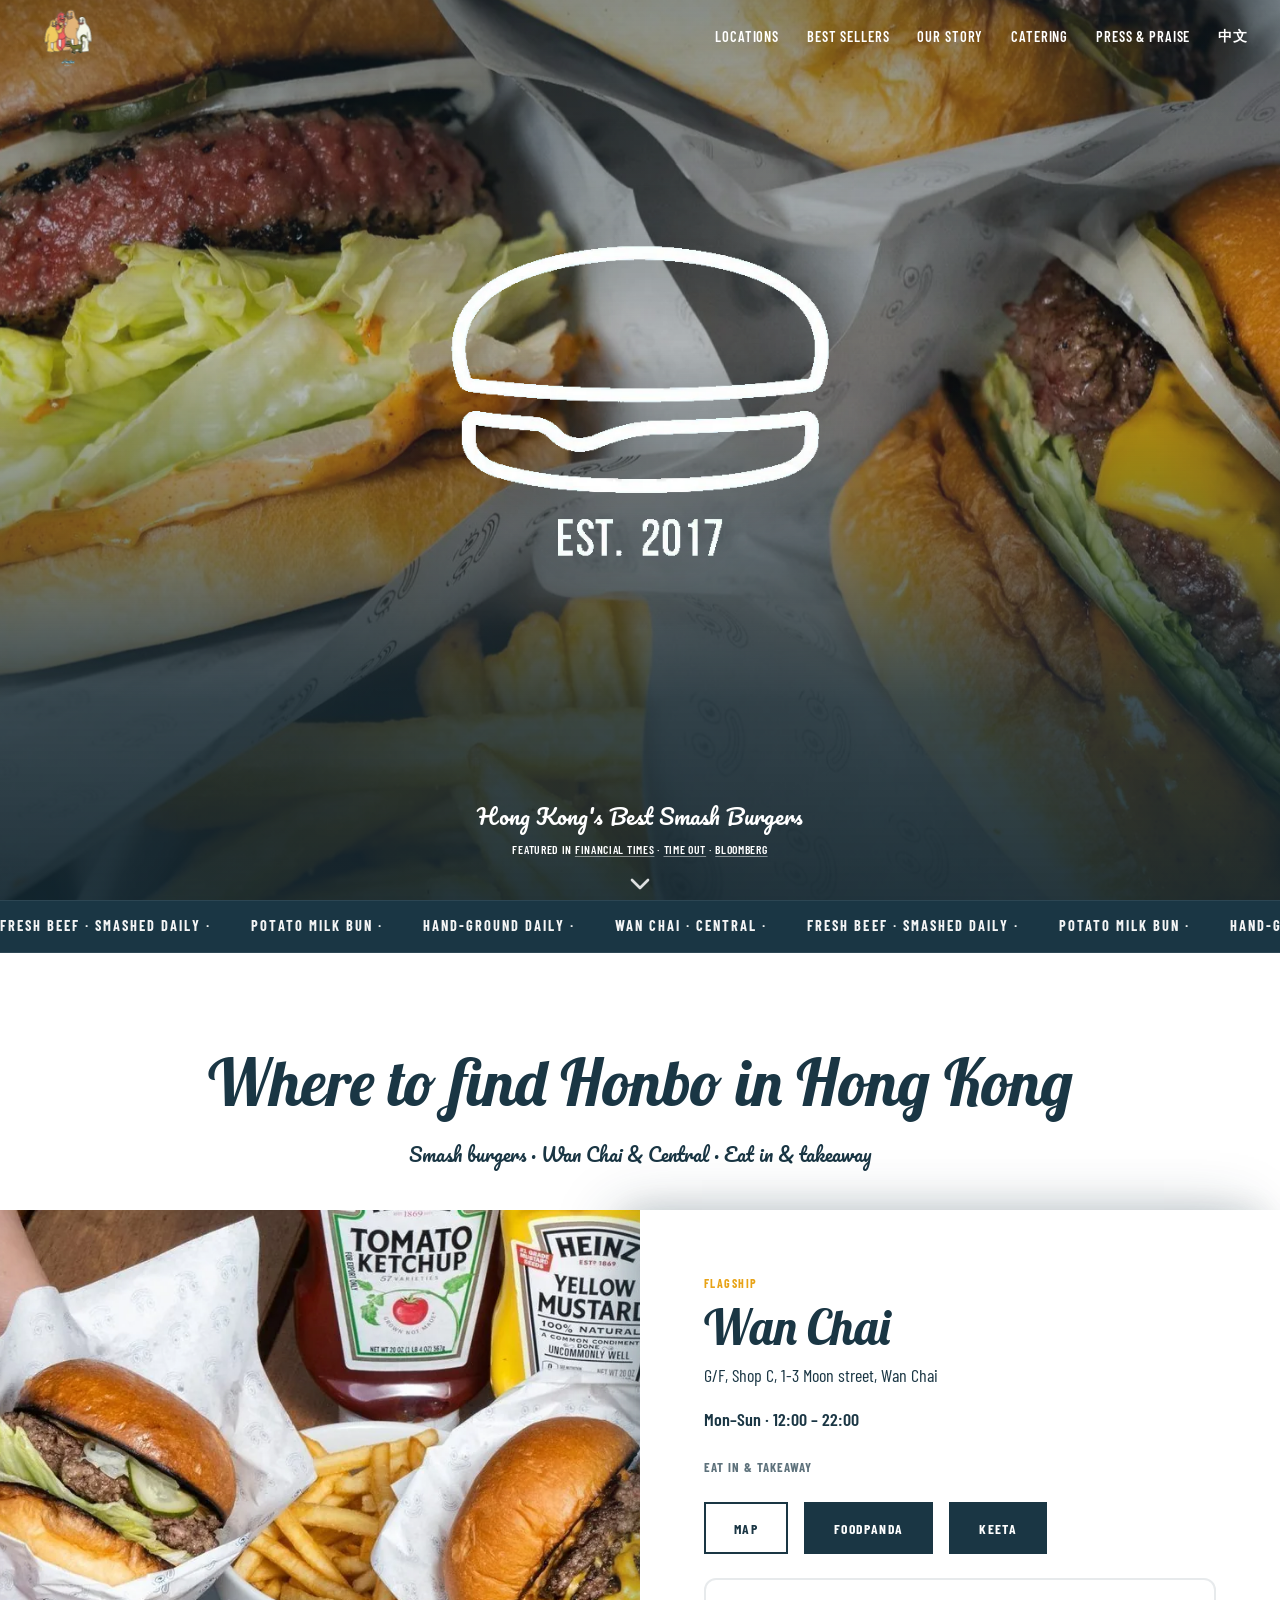
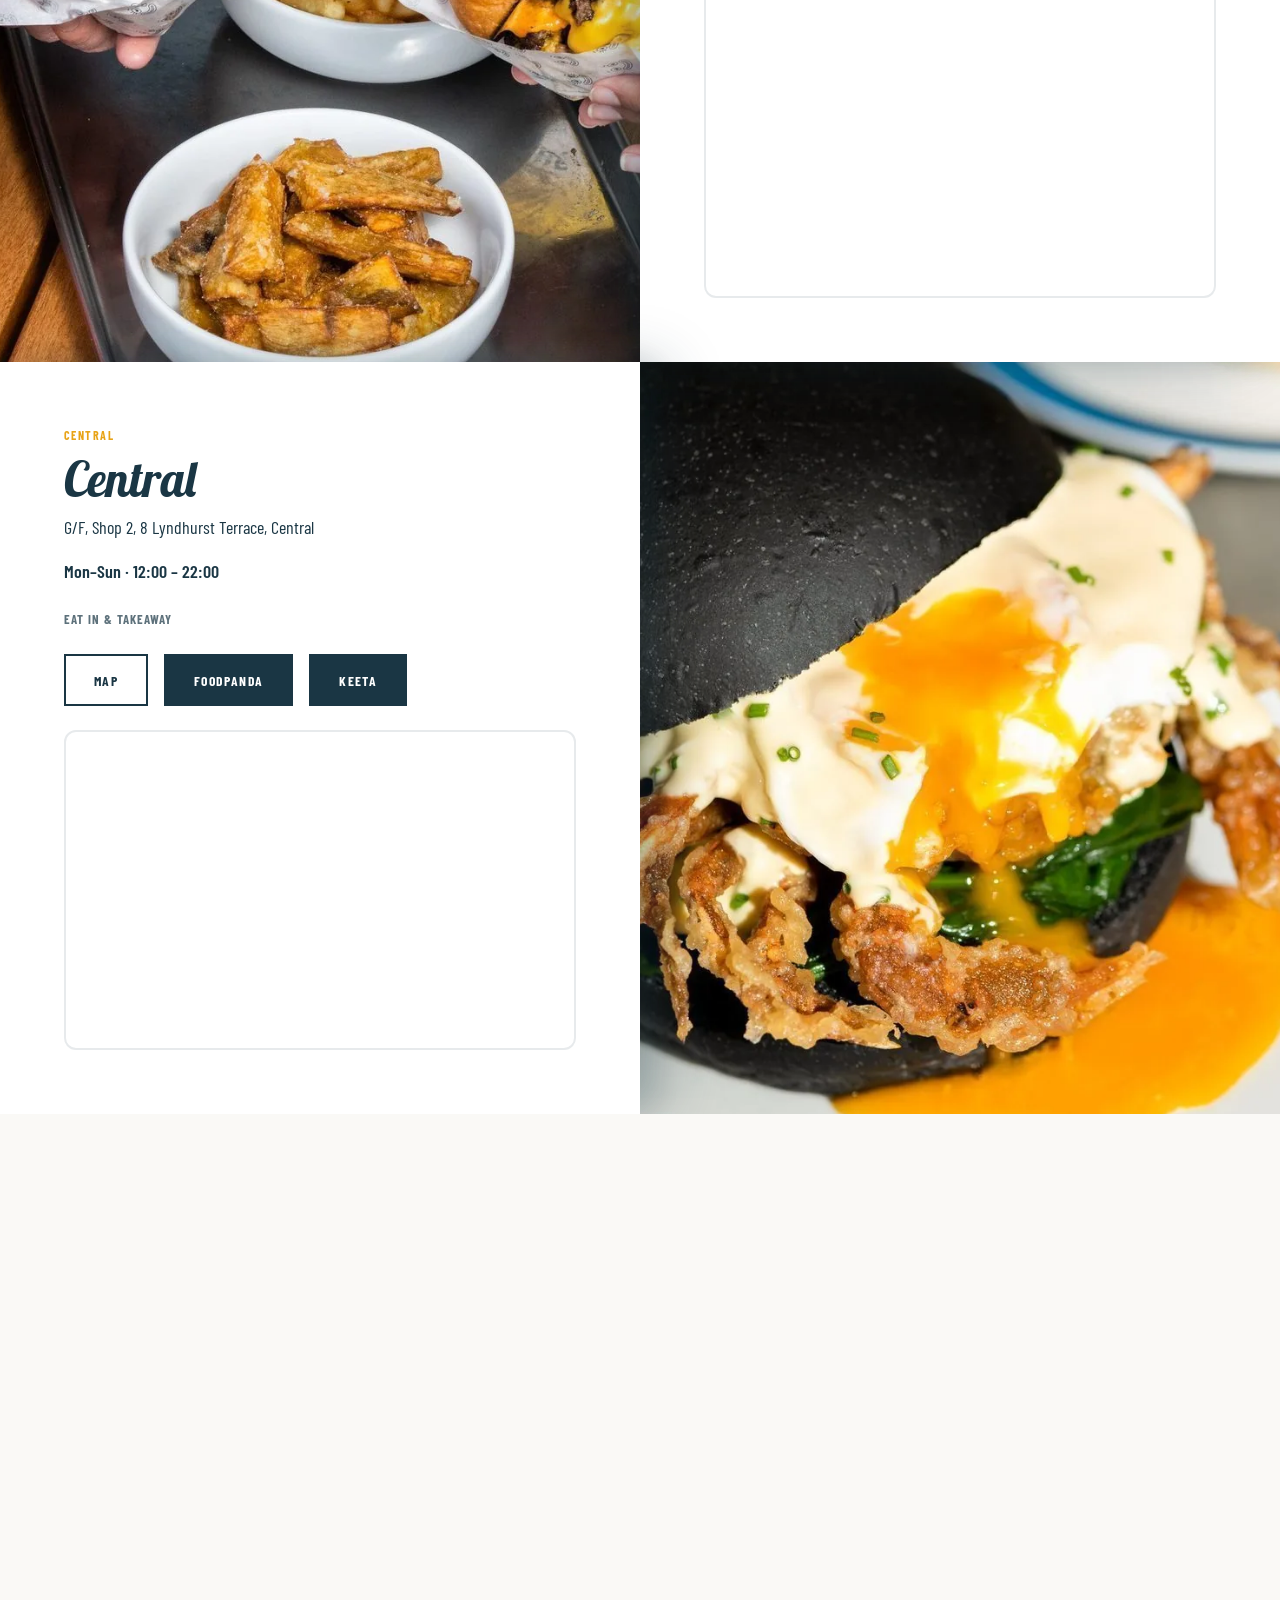
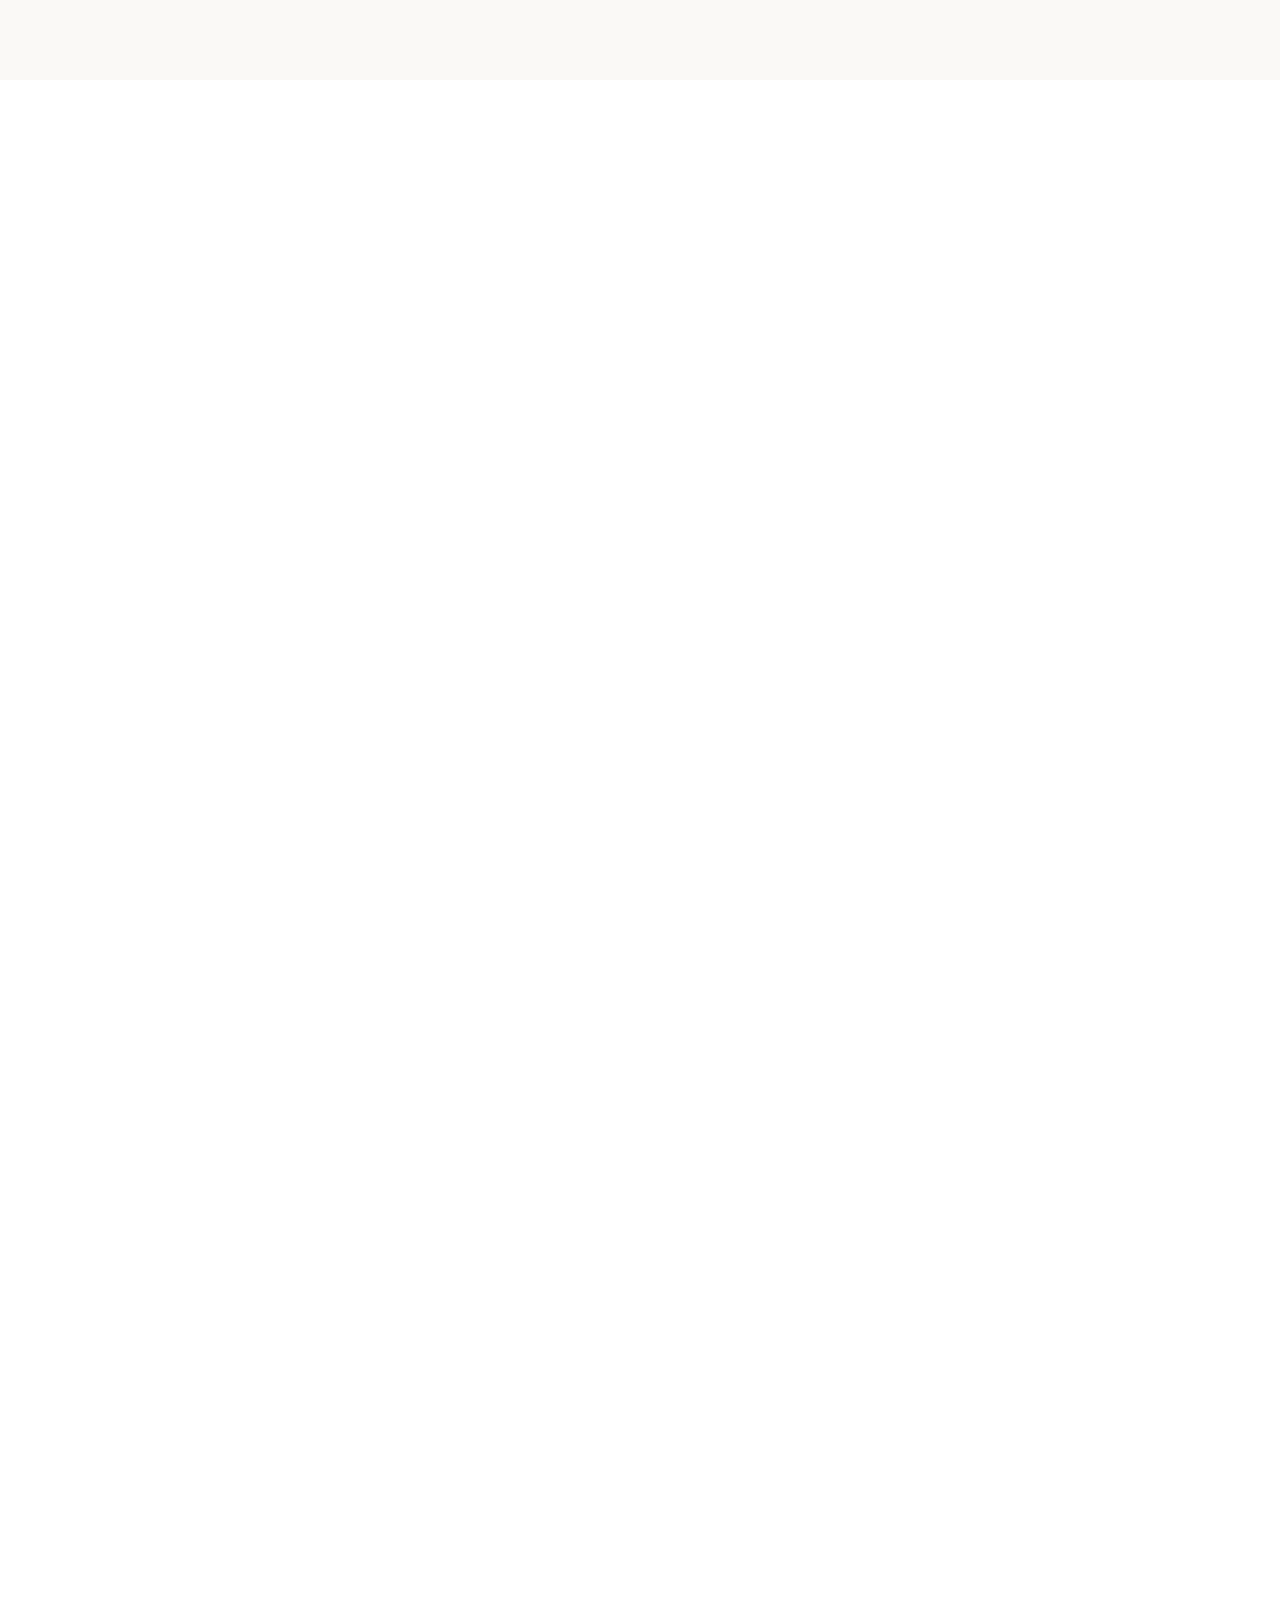
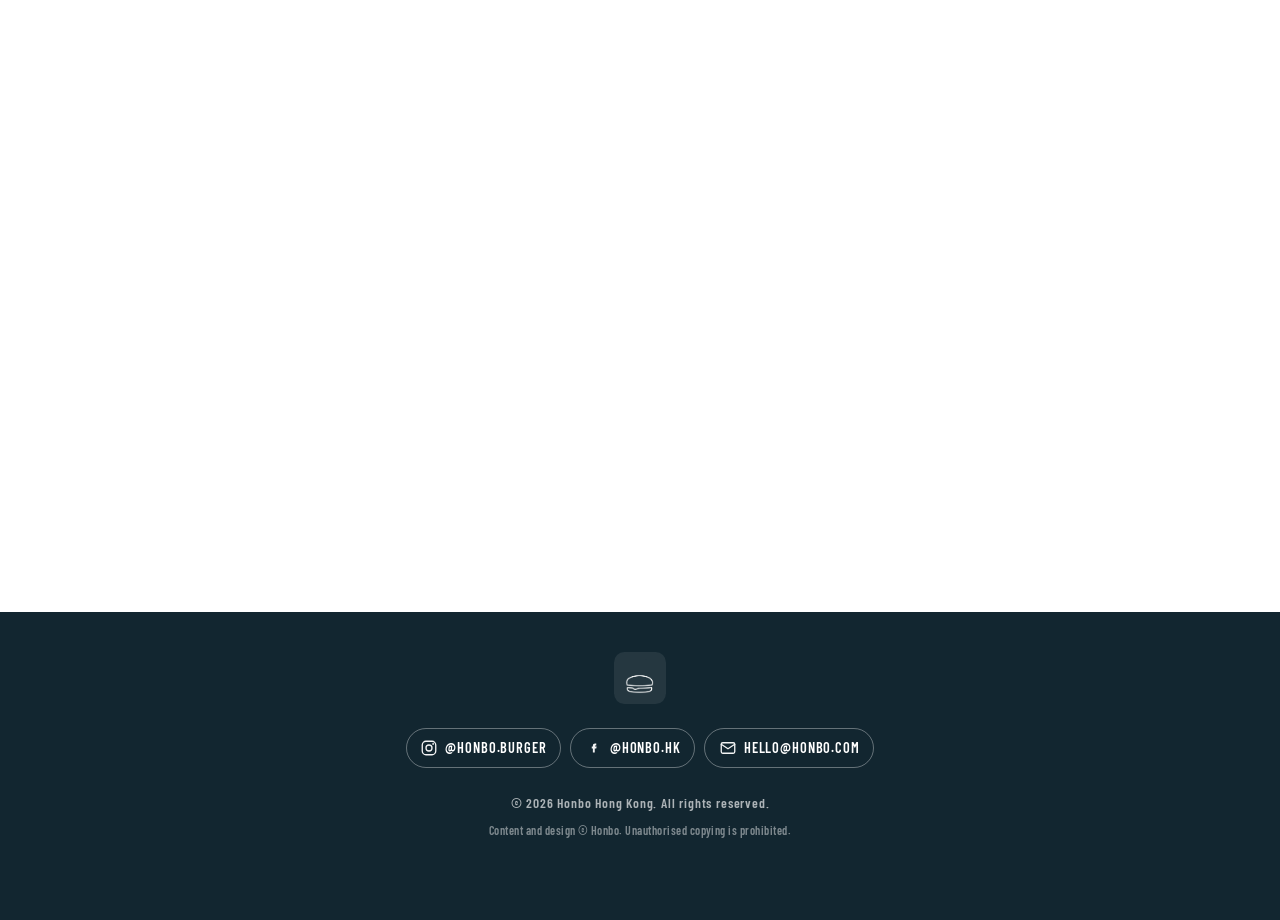
==== commit 473cd3b3: "Add client-side English and Chinese language switching across the site. Split nav, menu, story, cate" ====
--- a/docs/index.html
+++ b/docs/index.html
@@ -34,13 +34,13 @@
   <link rel="apple-touch-icon" href="assets/brand/honbo-logo-blue.png" />
   <link rel="preload" href="assets/photos/hero.webp" as="image" type="image/webp" fetchpriority="high" />
   <link rel="preload" href="assets/brand/New_logo.webp" as="image" type="image/webp" />
-  <link rel="preload" href="css/styles.min.css?v=68" as="style" />
+  <link rel="preload" href="css/styles.min.css?v=72" as="style" />
   <link rel="preconnect" href="https://fonts.googleapis.com" />
   <link rel="preconnect" href="https://fonts.gstatic.com" crossorigin />
   <link rel="dns-prefetch" href="https://maps.google.com" />
   <link rel="stylesheet" href="https://fonts.googleapis.com/css2?family=Barlow+Condensed:wght@400;600;700&family=Lobster&family=Pacifico&family=Noto+Sans+TC:wght@400;700&display=swap" media="print" onload="this.media='all'" />
   <noscript><link rel="stylesheet" href="https://fonts.googleapis.com/css2?family=Barlow+Condensed:wght@400;600;700&family=Lobster&family=Pacifico&family=Noto+Sans+TC:wght@400;700&display=swap" /></noscript>
-  <link rel="stylesheet" href="css/styles.min.css?v=68" />
+  <link rel="stylesheet" href="css/styles.min.css?v=72" />
   <script type="application/ld+json">
   {
     "@context": "https://schema.org",
@@ -191,7 +191,8 @@
   </script>
 </head>
 <body>
-  <a class="skip-link" href="#main">Skip to content</a>
+  <a class="skip-link" href="#main" data-lang="en">Skip to content</a>
+  <a class="skip-link" href="#main" data-lang="zh">跳至內容</a>
 
   <header class="site-header" id="top">
     <nav class="nav" aria-label="Main">
@@ -216,12 +217,19 @@
       <span class="sr-only">Close menu</span>
     </button>
     <ul class="nav__menu">
-      <li><a href="#locations" data-view="home">Locations 分店</a></li>
-      <li><a href="#bestsellers" data-view="home">Best Sellers 招牌</a></li>
-      <!-- <li><a href="#anatomy" data-view="home">Anatomy 漢堡</a></li> -->
-      <li><a href="#origin" data-view="home">Our Story 故事</a></li>
-      <li><a href="#catering" data-view="home">Catering 到會</a></li>
-      <li><a href="#press" data-view="blog">Press &amp; Praise 媒體好評</a></li>
+      <li data-lang="en"><a href="#locations" data-view="home">Locations</a></li>
+      <li data-lang="zh"><a href="#locations" data-view="home">分店</a></li>
+      <li data-lang="en"><a href="#bestsellers" data-view="home">Best Sellers</a></li>
+      <li data-lang="zh"><a href="#bestsellers" data-view="home">招牌</a></li>
+      <li data-lang="en"><a href="#origin" data-view="home">Our Story</a></li>
+      <li data-lang="zh"><a href="#origin" data-view="home">故事</a></li>
+      <li data-lang="en"><a href="#catering" data-view="home">Catering</a></li>
+      <li data-lang="zh"><a href="#catering" data-view="home">到會</a></li>
+      <li data-lang="en"><a href="#press" data-view="blog">Press &amp; Praise</a></li>
+      <li data-lang="zh"><a href="#press" data-view="blog">媒體好評</a></li>
+      <li class="nav__menu-lang">
+        <button type="button" class="nav__menu-lang-btn" id="lang-toggle" aria-label="Switch to Chinese">中文</button>
+      </li>
     </ul>
   </nav>
 
@@ -252,7 +260,8 @@
       <div class="hero-parallax__content">
         <div class="hero-parallax__brand">
           <h1 class="hero-parallax__title" id="hero-title">
-            <span class="sr-only">Honbo 漢堡 — Smash Burgers in Hong Kong</span>
+            <span class="sr-only" data-lang="en">Honbo — Smash Burgers in Hong Kong</span>
+            <span class="sr-only" data-lang="zh">Honbo 漢堡 — 香港壓扁漢堡</span>
             <span class="hero-parallax__logo-frame">
               <picture>
                 <source srcset="assets/brand/New_logo.webp" type="image/webp" />
@@ -264,11 +273,11 @@
       </div>
       <div class="hero-parallax__footer">
         <div class="hero-parallax__copy">
-          <p class="hero-parallax__tagline">Hong Kong's Best Smash Burgers</p>
-          <p class="hero-parallax__tagline-zh">新鮮牛肉，即叫即壓 · 香港最好食嘅壓扁漢堡</p>
+          <p class="hero-parallax__tagline" data-lang="en">Hong Kong's Best Smash Burgers</p>
+          <p class="hero-parallax__tagline hero-parallax__tagline-zh" data-lang="zh">新鮮牛肉，即叫即壓 · 香港最好食嘅壓扁漢堡</p>
         </div>
         <div class="hero-parallax__bottom">
-          <p class="hero-parallax__proof">
+          <p class="hero-parallax__proof" data-lang="en">
             Featured in
             <a href="https://www.ft.com/content/9daf1b7f-c292-4dbc-a734-1e4007ce5cb5" target="_blank" rel="noopener noreferrer">Financial Times</a>
             ·
@@ -276,29 +285,58 @@
             ·
             <a href="https://www.bloomberg.com/news/articles/2020-02-15/best-burgers-in-the-world-top-chefs-pick-favorite-hamburgers" target="_blank" rel="noopener noreferrer">Bloomberg</a>
           </p>
-          <a class="hero-parallax__scroll" href="#locations" aria-label="Scroll to locations">
+          <p class="hero-parallax__proof" data-lang="zh">
+            媒體報導
+            <a href="https://www.ft.com/content/9daf1b7f-c292-4dbc-a734-1e4007ce5cb5" target="_blank" rel="noopener noreferrer">Financial Times</a>
+            ·
+            <a href="https://www.timeout.com/hong-kong/restaurants/best-burgers-hong-kong" target="_blank" rel="noopener noreferrer">Time Out</a>
+            ·
+            <a href="https://www.bloomberg.com/news/articles/2020-02-15/best-burgers-in-the-world-top-chefs-pick-favorite-hamburgers" target="_blank" rel="noopener noreferrer">Bloomberg</a>
+          </p>
+          <a class="hero-parallax__scroll" href="#locations" data-lang="en" aria-label="Scroll to locations">
             <svg class="hero-parallax__arrow" width="32" height="32" viewBox="0 0 24 24" fill="none" aria-hidden="true">
               <path d="M6 9l6 6 6-6" stroke="currentColor" stroke-width="2" stroke-linecap="round" stroke-linejoin="round"/>
             </svg>
           </a>
+          <a class="hero-parallax__scroll" href="#locations" data-lang="zh" aria-label="瀏覽分店">
+            <svg class="hero-parallax__arrow" width="32" height="32" viewBox="0 0 24 24" fill="none" aria-hidden="true">
+              <path d="M6 9l6 6 6-6" stroke="currentColor" stroke-width="2" stroke-linecap="round" stroke-linejoin="round"/>
+            </svg>
+          </a>
         </div>
       </div>
     </section>
 
     <div class="marquee-bar" id="intro" aria-hidden="true">
-      <div class="loop-track loop-track--marquee" data-loop-speed="22">
+      <div class="loop-track loop-track--marquee" data-loop-speed="22" data-lang="en">
         <div class="loop-track__inner">
           <div class="loop-track__set">
-            <span>Fresh beef · Smashed daily · 新鮮牛肉即壓 ·</span>
-            <span>Potato milk bun · 薯仔包 ·</span>
-            <span>Hand-ground daily · 即日手打 ·</span>
-            <span>Wan Chai · Central · 灣仔 · 中環 ·</span>
+            <span>Fresh beef · Smashed daily ·</span>
+            <span>Potato milk bun ·</span>
+            <span>Hand-ground daily ·</span>
+            <span>Wan Chai · Central ·</span>
           </div>
           <div class="loop-track__set" aria-hidden="true">
-            <span>Fresh beef · Smashed daily · 新鮮牛肉即壓 ·</span>
-            <span>Potato milk bun · 薯仔包 ·</span>
-            <span>Hand-ground daily · 即日手打 ·</span>
-            <span>Wan Chai · Central · 灣仔 · 中環 ·</span>
+            <span>Fresh beef · Smashed daily ·</span>
+            <span>Potato milk bun ·</span>
+            <span>Hand-ground daily ·</span>
+            <span>Wan Chai · Central ·</span>
+          </div>
+        </div>
+      </div>
+      <div class="loop-track loop-track--marquee" data-loop-speed="22" data-lang="zh">
+        <div class="loop-track__inner">
+          <div class="loop-track__set">
+            <span>新鮮牛肉即壓 ·</span>
+            <span>薯仔包 ·</span>
+            <span>即日手打 ·</span>
+            <span>灣仔 · 中環 ·</span>
+          </div>
+          <div class="loop-track__set" aria-hidden="true">
+            <span>新鮮牛肉即壓 ·</span>
+            <span>薯仔包 ·</span>
+            <span>即日手打 ·</span>
+            <span>灣仔 · 中環 ·</span>
           </div>
         </div>
       </div>
@@ -306,8 +344,10 @@
 
     <section class="locations" id="locations" aria-labelledby="locations-heading">
       <div class="section-intro">
-        <h2 class="section-intro__title" id="locations-heading">Where to find Honbo in Hong Kong</h2>
-        <p class="section-intro__subtitle">Smash burgers · Wan Chai &amp; Central · 灣仔及中環 · Eat in &amp; takeaway</p>
+        <h2 class="section-intro__title" id="locations-heading" data-lang="en">Where to find Honbo in Hong Kong</h2>
+        <h2 class="section-intro__title" id="locations-heading-zh" data-lang="zh">香港邊度食到 Honbo</h2>
+        <p class="section-intro__subtitle" data-lang="en">Smash burgers · Wan Chai &amp; Central · Eat in &amp; takeaway</p>
+        <p class="section-intro__subtitle" data-lang="zh">壓扁漢堡 · 灣仔及中環 · 堂食及外賣</p>
       </div>
 
       <article class="location-panel">
@@ -320,16 +360,22 @@
           </div>
         </div>
         <div class="location-panel__body">
-          <p class="location-panel__label">Flagship 總店</p>
-          <h3 class="location-panel__name">Wan Chai<span>灣仔</span></h3>
-          <address>
-            G/F, Shop C, 1-3 Moon street, Wan Chai<br />
+          <p class="location-panel__label" data-lang="en">Flagship</p>
+          <p class="location-panel__label" data-lang="zh">總店</p>
+          <h3 class="location-panel__name" data-lang="en">Wan Chai</h3>
+          <h3 class="location-panel__name location-panel__name--zh" data-lang="zh">灣仔</h3>
+          <address data-lang="en">
+            G/F, Shop C, 1-3 Moon street, Wan Chai
+          </address>
+          <address data-lang="zh">
             G/F, Shop C, 1-3 月街, 灣仔
           </address>
           <p class="location-panel__hours">Mon–Sun · 12:00 – 22:00</p>
-          <p class="location-panel__service">EAT IN &amp; TAKEAWAY · 堂食及外賣</p>
+          <p class="location-panel__service" data-lang="en">EAT IN &amp; TAKEAWAY</p>
+          <p class="location-panel__service" data-lang="zh">堂食及外賣</p>
           <div class="location-panel__actions">
-            <a class="btn btn--outline" href="#map-wanchai">Map 地圖</a>
+            <a class="btn btn--outline" href="#map-wanchai" data-lang="en">Map</a>
+            <a class="btn btn--outline" href="#map-wanchai" data-lang="zh">地圖</a>
             <a class="btn btn--primary" href="https://www.foodpanda.hk/chain/cz2ww/honbo" target="_blank" rel="noopener noreferrer">FOODPANDA</a>
             <a class="btn btn--primary" href="https://url.mykeeta.com/SBr5MoLz" target="_blank" rel="noopener noreferrer">KEETA</a>
           </div>
@@ -355,16 +401,22 @@
           </div>
         </div>
         <div class="location-panel__body">
-          <p class="location-panel__label">Central 中環</p>
-          <h3 class="location-panel__name">Central<span>中環</span></h3>
-          <address>
-            G/F, Shop 2, 8 Lyndhurst Terrace, Central<br />
+          <p class="location-panel__label" data-lang="en">Central</p>
+          <p class="location-panel__label" data-lang="zh">中環</p>
+          <h3 class="location-panel__name" data-lang="en">Central</h3>
+          <h3 class="location-panel__name location-panel__name--zh" data-lang="zh">中環</h3>
+          <address data-lang="en">
+            G/F, Shop 2, 8 Lyndhurst Terrace, Central
+          </address>
+          <address data-lang="zh">
             G/F, Shop 2, 8 擺花街, 中環
           </address>
           <p class="location-panel__hours">Mon–Sun · 12:00 – 22:00</p>
-          <p class="location-panel__service">EAT IN &amp; TAKEAWAY · 堂食及外賣</p>
+          <p class="location-panel__service" data-lang="en">EAT IN &amp; TAKEAWAY</p>
+          <p class="location-panel__service" data-lang="zh">堂食及外賣</p>
           <div class="location-panel__actions">
-            <a class="btn btn--outline" href="#map-central">Map 地圖</a>
+            <a class="btn btn--outline" href="#map-central" data-lang="en">Map</a>
+            <a class="btn btn--outline" href="#map-central" data-lang="zh">地圖</a>
             <a class="btn btn--primary" href="https://www.foodpanda.hk/chain/cz2ww/honbo" target="_blank" rel="noopener noreferrer">FOODPANDA</a>
             <a class="btn btn--primary" href="https://url.mykeeta.com/sPOAeMAz" target="_blank" rel="noopener noreferrer">KEETA</a>
           </div>
@@ -383,8 +435,10 @@
 
     <section class="gallery-section" id="gallery" aria-label="Food gallery">
       <div class="section-block__header">
-        <p class="section-block__label">In the kitchen · 廚房日常</p>
-        <p class="carousel-hint">Swipe or scroll sideways · 左右滑動瀏覽</p>
+        <p class="section-block__label" data-lang="en">In the kitchen</p>
+        <p class="section-block__label" data-lang="zh">廚房日常</p>
+        <p class="carousel-hint" data-lang="en">Swipe or scroll sideways</p>
+        <p class="carousel-hint" data-lang="zh">左右滑動瀏覽</p>
       </div>
       <div class="horizontal-carousel loop-track--gallery horizontal-carousel--infinite" tabindex="0">
         <div class="horizontal-carousel__track">
@@ -399,48 +453,93 @@
       </div>
     </section>
 
-    <section class="bestsellers-section" id="bestsellers" aria-labelledby="bestsellers-heading">
+    <div id="bestsellers">
+    <section class="bestsellers-section" data-lang="en" aria-labelledby="bestsellers-heading">
       <div class="section-block__header">
         <h2 class="section-block__title" id="bestsellers-heading">Best Seller Smash Burgers</h2>
-        <p class="section-block__subtitle">招牌漢堡 · Honbo menu favourites in Hong Kong</p>
-        <p class="carousel-hint">Swipe or scroll sideways · 左右滑動瀏覽</p>
+        <p class="section-block__subtitle">Honbo menu favourites in Hong Kong</p>
+        <p class="carousel-hint">Swipe or scroll sideways</p>
       </div>
       <div class="horizontal-carousel loop-track--bestsellers horizontal-carousel--infinite" tabindex="0" aria-label="Best sellers menu carousel">
         <div class="horizontal-carousel__track">
           <div class="loop-track__set">
             <article class="menu-card">
               <div class="menu-card__art"><picture><source srcset="assets/menu/Honbo.webp" type="image/webp" /><img src="assets/menu/Honbo.PNG" alt="Honbo signature burger" width="400" height="400" loading="lazy" decoding="async" /></picture></div>
-              <div class="menu-card__info"><h3>Honbo <span>漢堡</span></h3><p>Our signature smash — thin patties, house sauce, American cheese.</p><span class="price-badge">98</span></div>
+              <div class="menu-card__info"><h3>Honbo</h3><p>Our signature smash — thin patties, house sauce, American cheese.</p><span class="price-badge">98</span></div>
             </article>
             <article class="menu-card">
               <div class="menu-card__art"><picture><source srcset="assets/menu/Honbo15.webp" type="image/webp" /><img src="assets/menu/Honbo15.PNG" alt="Honbo 1.5" width="400" height="400" loading="lazy" decoding="async" /></picture></div>
-              <div class="menu-card__info"><h3>Honbo 1.5 <span>漢堡 1.5</span></h3><p>Extra patty, same signature style — the crowd favourite.</p><span class="price-badge">118</span></div>
+              <div class="menu-card__info"><h3>Honbo 1.5</h3><p>Extra patty, same signature style — the crowd favourite.</p><span class="price-badge">118</span></div>
             </article>
             <article class="menu-card">
               <div class="menu-card__art"><picture><source srcset="assets/menu/Honbo20.webp" type="image/webp" /><img src="assets/menu/Honbo20.PNG" alt="Honbo 2.0" width="400" height="400" loading="lazy" decoding="async" /></picture></div>
-              <div class="menu-card__info"><h3>Honbo 2.0 <span>漢堡 2.0</span></h3><p>Four crispy-edged patties, cheese, pickles, onion, house sauce.</p><span class="price-badge">158</span></div>
+              <div class="menu-card__info"><h3>Honbo 2.0</h3><p>Four crispy-edged patties, cheese, pickles, onion, house sauce.</p><span class="price-badge">158</span></div>
             </article>
             <article class="menu-card">
               <div class="menu-card__art"><picture><source srcset="assets/menu/Gold Standard.webp" type="image/webp" /><img src="assets/menu/Gold Standard.PNG" alt="Double cheeseburger" width="400" height="400" loading="lazy" decoding="async" /></picture></div>
-              <div class="menu-card__info"><h3>Double Cheeseburger <span>雙層芝士堡</span></h3><p>Thick patties, classic style — 4 oz &amp; 6 oz options.</p><span class="price-badge">158</span></div>
+              <div class="menu-card__info"><h3>Double Cheeseburger</h3><p>Thick patties, classic style — 4 oz &amp; 6 oz options.</p><span class="price-badge">158</span></div>
             </article>
             <article class="menu-card">
               <div class="menu-card__art"><picture><source srcset="assets/menu/Cheeseburger.webp" type="image/webp" /><img src="assets/menu/Cheeseburger.PNG" alt="Cheeseburger" width="400" height="400" loading="lazy" decoding="async" /></picture></div>
-              <div class="menu-card__info"><h3>Cheeseburger <span>芝士堡</span></h3><p>Traditional thick patty, American cheese, done right.</p><span class="price-badge">108</span></div>
+              <div class="menu-card__info"><h3>Cheeseburger</h3><p>Traditional thick patty, American cheese, done right.</p><span class="price-badge">108</span></div>
             </article>
             <article class="menu-card">
               <div class="menu-card__art"><picture><source srcset="assets/menu/TeriyakiChickenBurger.webp" type="image/webp" /><img src="assets/menu/TeriyakiChickenBurger.PNG" alt="Teriyaki burger" width="400" height="400" loading="lazy" decoding="async" /></picture></div>
-              <div class="menu-card__info"><h3>Teriyaki Burger <span>照燒漢堡</span></h3><p>Sweet, savoury, smashed to order — local twist.</p><span class="price-badge">118</span></div>
+              <div class="menu-card__info"><h3>Teriyaki Burger</h3><p>Sweet, savoury, smashed to order — local twist.</p><span class="price-badge">118</span></div>
             </article>
             <article class="menu-card">
               <div class="menu-card__art"><picture><source srcset="assets/menu/Hamburger.webp" type="image/webp" /><img src="assets/menu/Hamburger.PNG" alt="Hamburger" width="400" height="400" loading="lazy" decoding="async" /></picture></div>
-              <div class="menu-card__info"><h3>Hamburger <span>純肉漢堡</span></h3><p>No cheese, all beef — for the purist.</p><span class="price-badge">98</span></div>
-            </article>
-          </div>
-        </div>
-      </div>
-      <p class="bestsellers-section__footnote">Prices in HKD · 價錢以港元為準 · Full menu in-store</p>
+              <div class="menu-card__info"><h3>Hamburger</h3><p>No cheese, all beef — for the purist.</p><span class="price-badge">98</span></div>
+            </article>
+          </div>
+        </div>
+      </div>
+      <p class="bestsellers-section__footnote">Prices in HKD · Full menu in-store</p>
     </section>
+
+    <section class="bestsellers-section" data-lang="zh" aria-labelledby="bestsellers-heading-zh">
+      <div class="section-block__header">
+        <h2 class="section-block__title" id="bestsellers-heading-zh">招牌壓扁漢堡</h2>
+        <p class="section-block__subtitle">Honbo 人氣之選</p>
+        <p class="carousel-hint">左右滑動瀏覽</p>
+      </div>
+      <div class="horizontal-carousel loop-track--bestsellers horizontal-carousel--infinite" tabindex="0" aria-label="招牌漢堡餐牌">
+        <div class="horizontal-carousel__track">
+          <div class="loop-track__set">
+            <article class="menu-card">
+              <div class="menu-card__art"><picture><source srcset="assets/menu/Honbo.webp" type="image/webp" /><img src="assets/menu/Honbo.PNG" alt="Honbo 漢堡" width="400" height="400" loading="lazy" decoding="async" /></picture></div>
+              <div class="menu-card__info"><h3>漢堡</h3><p>招牌壓扁漢堡 — 薄肉餅、自家醬汁、美式芝士。</p><span class="price-badge">98</span></div>
+            </article>
+            <article class="menu-card">
+              <div class="menu-card__art"><picture><source srcset="assets/menu/Honbo15.webp" type="image/webp" /><img src="assets/menu/Honbo15.PNG" alt="漢堡 1.5" width="400" height="400" loading="lazy" decoding="async" /></picture></div>
+              <div class="menu-card__info"><h3>漢堡 1.5</h3><p>加多層肉餅，同樣招牌風味 — 人氣之選。</p><span class="price-badge">118</span></div>
+            </article>
+            <article class="menu-card">
+              <div class="menu-card__art"><picture><source srcset="assets/menu/Honbo20.webp" type="image/webp" /><img src="assets/menu/Honbo20.PNG" alt="漢堡 2.0" width="400" height="400" loading="lazy" decoding="async" /></picture></div>
+              <div class="menu-card__info"><h3>漢堡 2.0</h3><p>四層脆邊肉餅、芝士、酸黃瓜、洋蔥、自家醬汁。</p><span class="price-badge">158</span></div>
+            </article>
+            <article class="menu-card">
+              <div class="menu-card__art"><picture><source srcset="assets/menu/Gold Standard.webp" type="image/webp" /><img src="assets/menu/Gold Standard.PNG" alt="雙層芝士堡" width="400" height="400" loading="lazy" decoding="async" /></picture></div>
+              <div class="menu-card__info"><h3>雙層芝士堡</h3><p>厚肉餅經典做法 — 4 oz 及 6 oz 選擇。</p><span class="price-badge">158</span></div>
+            </article>
+            <article class="menu-card">
+              <div class="menu-card__art"><picture><source srcset="assets/menu/Cheeseburger.webp" type="image/webp" /><img src="assets/menu/Cheeseburger.PNG" alt="芝士堡" width="400" height="400" loading="lazy" decoding="async" /></picture></div>
+              <div class="menu-card__info"><h3>芝士堡</h3><p>傳統厚肉餅配美式芝士，簡單到位。</p><span class="price-badge">108</span></div>
+            </article>
+            <article class="menu-card">
+              <div class="menu-card__art"><picture><source srcset="assets/menu/TeriyakiChickenBurger.webp" type="image/webp" /><img src="assets/menu/TeriyakiChickenBurger.PNG" alt="照燒漢堡" width="400" height="400" loading="lazy" decoding="async" /></picture></div>
+              <div class="menu-card__info"><h3>照燒漢堡</h3><p>甜鹹照燒風味，即叫即壓 — 本地特色。</p><span class="price-badge">118</span></div>
+            </article>
+            <article class="menu-card">
+              <div class="menu-card__art"><picture><source srcset="assets/menu/Hamburger.webp" type="image/webp" /><img src="assets/menu/Hamburger.PNG" alt="純肉漢堡" width="400" height="400" loading="lazy" decoding="async" /></picture></div>
+              <div class="menu-card__info"><h3>純肉漢堡</h3><p>無芝士，純牛肉 — 留俾原味派。</p><span class="price-badge">98</span></div>
+            </article>
+          </div>
+        </div>
+      </div>
+      <p class="bestsellers-section__footnote">價錢以港元為準 · 完整餐牌請到店查詢</p>
+    </section>
+    </div>
 
     <!-- Anatomy section: commented out until custom images are provided
     <section class="anatomy reveal" id="anatomy" aria-labelledby="anatomy-heading">
@@ -586,21 +685,21 @@
       <div class="origin__parallax-bg" aria-hidden="true"></div>
       <div class="origin__inner">
         <div class="section-intro section-intro--light">
-          <h2 class="section-intro__title" id="origin-heading">About Us</h2>
-          <p class="section-intro__subtitle">我哋嘅故事 · Our Origin</p>
-        </div>
-        <div class="origin__grid">
-          <article class="origin__col">
-            <p>Born in 2017 on Sun Street, Wan Chai, Honbo is a home-grown Hong Kong burger joint that celebrates the simple things done right. We are a community-driven restaurant that focuses on honest, high-quality ingredients.</p>
-          </article>
-          <article class="origin__col origin__col--zh">
-            <p>2017 年喺灣仔太陽街開業，Honbo（漢堡）係土生土長嘅香港漢堡店，專注把簡單嘅嘢做好。我哋重視社區同誠實食材，唔玩花巧，只係做好一個經典漢堡。</p>
-          </article>
-          <article class="origin__col">
-            <p>From our signature potato milk buns to our custom blend of double-gold medal winning beef — everything is handmade, smashed fresh, and served with pride.</p>
-          </article>
-        </div>
-        <p class="origin__note">「Honbo」即係廣東話「漢堡」—— 一個好本地、好直接嘅名字。</p>
+          <h2 class="section-intro__title" id="origin-heading" data-lang="en">About Us</h2>
+          <h2 class="section-intro__title" id="origin-heading-zh" data-lang="zh">我哋嘅故事</h2>
+          <p class="section-intro__subtitle" data-lang="en">Our Origin</p>
+          <p class="section-intro__subtitle" data-lang="zh">Honbo 的起源</p>
+        </div>
+        <div class="origin__body" data-lang="en">
+          <p>Born in 2017 on Sun Street, Wan Chai, Honbo is a home-grown Hong Kong burger joint that celebrates the simple things done right. We are a community-driven restaurant that focuses on honest, high-quality ingredients.</p>
+          <p>From our signature potato milk buns to our custom blend of double-gold medal winning beef — everything is handmade, smashed fresh, and served with pride.</p>
+        </div>
+        <div class="origin__body origin__body--zh" data-lang="zh">
+          <p>2017 年喺灣仔太陽街開業，Honbo（漢堡）係土生土長嘅香港漢堡店，專注把簡單嘅嘢做好。我哋重視社區同誠實食材，唔玩花巧，只係做好一個經典漢堡。</p>
+          <p>由招牌薯仔包到雙金獎牛肉配方，所有嘢都係手製、即叫即壓，用心奉上。</p>
+        </div>
+        <p class="origin__note" data-lang="en">「Honbo」means “hamburger” in Cantonese — local, direct, and unmistakably Hong Kong.</p>
+        <p class="origin__note origin__note--zh" data-lang="zh">「Honbo」即係廣東話「漢堡」—— 一個好本地、好直接嘅名字。</p>
       </div>
     </section>
 
@@ -613,27 +712,41 @@
       </div>
       <div class="catering__overlay"></div>
       <div class="catering__content">
-        <h2 class="catering__title" id="catering-heading">Catering</h2>
-        <p class="catering__subtitle">到會 · 派對 · 公司活動</p>
-        <p>Bring Honbo to your next gathering — smash burgers, hand-cut fries, onion rings, and classic shakes, packed fresh across Hong Kong.</p>
-        <p class="catering__zh">想喺公司、生日會或者私人活動食到我哋嘅漢堡？Honbo 提供到會服務，即日製作，送到你指定地點。</p>
+        <h2 class="catering__title" id="catering-heading" data-lang="en">Catering</h2>
+        <h2 class="catering__title" id="catering-heading-zh" data-lang="zh">到會</h2>
+        <p class="catering__subtitle" data-lang="en">Parties · Corporate events · Private gatherings</p>
+        <p class="catering__subtitle" data-lang="zh">派對 · 公司活動 · 私人聚會</p>
+        <p data-lang="en">Bring Honbo to your next gathering — smash burgers, hand-cut fries, onion rings, and classic shakes, packed fresh across Hong Kong.</p>
+        <p data-lang="zh">想喺公司、生日會或者私人活動食到我哋嘅漢堡？Honbo 提供到會服務，即日製作，送到你指定地點。</p>
         <ul class="catering__list">
-          <li>Minimum order applies · 設最低訂購量</li>
-          <li>48-hour advance booking · 建議提前 48 小時預訂</li>
-          <li>
-            Catering hotline 到會電話：
+          <li data-lang="en">Minimum order applies</li>
+          <li data-lang="zh">設最低訂購量</li>
+          <li data-lang="en">48-hour advance booking recommended</li>
+          <li data-lang="zh">建議提前 48 小時預訂</li>
+          <li data-lang="en">
+            Catering hotline:
+            <a class="catering__phone-plain" href="tel:+85266626854">+852 6662 6854</a>
+          </li>
+          <li data-lang="zh">
+            到會電話：
             <a class="catering__phone-plain" href="tel:+85266626854">+852 6662 6854</a>
           </li>
         </ul>
         <div class="catering__cta">
-          <a class="btn btn--light" href="mailto:hello@honbo.com?subject=Honbo%20Catering%20Inquiry&amp;body=Hello%20Honbo%2C%0A%0AI%20would%20like%20to%20inquire%20about%20catering%3A%0A%0A">Inquire 查詢</a>
+          <a class="btn btn--light" href="mailto:hello@honbo.com?subject=Honbo%20Catering%20Inquiry&amp;body=Hello%20Honbo%2C%0A%0AI%20would%20like%20to%20inquire%20about%20catering%3A%0A%0A" data-lang="en">Inquire</a>
+          <a class="btn btn--light" href="mailto:hello@honbo.com?subject=Honbo%20%E5%88%B0%E6%9C%83%E6%9F%A5%E8%A9%A2&amp;body=Hello%20Honbo%2C%0A%0A%E6%88%91%E6%83%B3%E6%9F%A5%E8%A9%A2%E5%88%B0%E6%9C%83%E6%9C%8D%E5%8B%99%EF%BC%9A%0A%0A" data-lang="zh">查詢</a>
           <button
             type="button"
             class="btn btn--light catering__phone-copy"
             data-copy-text="+852 6662 6854"
+            data-copy-toast-en="Phone number copied"
+            data-copy-toast-zh="電話號碼已複製"
+            data-copy-fail-en="Could not copy number"
+            data-copy-fail-zh="未能複製電話"
             aria-label="Copy catering phone number +852 6662 6854"
           >
-            <span class="catering__phone-label">Phone 電話</span>
+            <span class="catering__phone-label" data-lang="en">Phone</span>
+            <span class="catering__phone-label" data-lang="zh">電話</span>
             <span class="catering__phone-number" aria-hidden="true">+852 6662 6854</span>
           </button>
         </div>
@@ -651,8 +764,9 @@
         </div>
         <div class="blog-hero__overlay" aria-hidden="true"></div>
         <div class="blog-hero__inner">
-          <div class="blog-awards" aria-label="Awards and features">
-            <p class="blog-awards__label">Awarded &amp; featured in · 獲獎及媒體報導</p>
+          <div class="blog-awards" aria-label="Awards and features · 獲獎及媒體報導">
+            <p class="blog-awards__label" data-lang="en">Awarded &amp; featured in</p>
+            <p class="blog-awards__label" data-lang="zh">獲獎及媒體報導</p>
             <ul class="blog-awards__list">
               <li>
                 <a class="blog-award" href="https://www.bloomberg.com/news/articles/2020-02-15/best-burgers-in-the-world-top-chefs-pick-favorite-hamburgers" target="_blank" rel="noopener noreferrer" title="Bloomberg: The World’s Best Burgers as Picked by Stars of Gastronomy (2020)">Bloomberg</a>
@@ -665,9 +779,11 @@
               </li>
             </ul>
           </div>
-          <h2 class="blog-hero__title" id="blog-heading">Press &amp; Praise</h2>
-          <p class="blog-hero__lead">Honbo Smash Burgers in Hong Kong — reviews and features from food writers worldwide, plus Bloomberg, Financial Times and Time Out recognition.</p>
-          <div class="blog-hero__stats" aria-label="Review highlights">
+          <h2 class="blog-hero__title" id="blog-heading" data-lang="en">Press &amp; Praise</h2>
+          <h2 class="blog-hero__title" id="blog-heading-zh" data-lang="zh">媒體好評</h2>
+          <p class="blog-hero__lead" data-lang="en">Honbo Smash Burgers in Hong Kong — reviews and features from food writers worldwide, plus Bloomberg, Financial Times and Time Out recognition.</p>
+          <p class="blog-hero__lead" data-lang="zh">香港 Honbo 壓扁漢堡 — 來自世界各地美食作家的評論及專題報道，以及 Bloomberg、Financial Times 和 Time Out 的認可。</p>
+          <div class="blog-hero__stats" aria-label="Review highlights" data-lang="en">
             <div class="blog-stat">
               <span class="blog-stat__value">4.9</span>
               <span class="blog-stat__label">foodpanda rating</span>
@@ -681,96 +797,137 @@
               <span class="blog-stat__label">HK locations</span>
             </div>
           </div>
+          <div class="blog-hero__stats" aria-label="評價亮點" data-lang="zh">
+            <div class="blog-stat">
+              <span class="blog-stat__value">4.9</span>
+              <span class="blog-stat__label">foodpanda 評分</span>
+            </div>
+            <div class="blog-stat">
+              <span class="blog-stat__value">2017</span>
+              <span class="blog-stat__label">灣仔開業</span>
+            </div>
+            <div class="blog-stat">
+              <span class="blog-stat__value">2</span>
+              <span class="blog-stat__label">香港分店</span>
+            </div>
+          </div>
         </div>
       </section>
 
-      <section class="blog-reviews" aria-label="Honbo reviews and articles">
+      <section class="blog-reviews" aria-label="Honbo reviews and articles · Honbo 評論及媒體文章">
         <div class="blog-reviews__inner">
           <article class="review-card">
             <div class="review-card__top">
-              <span class="review-card__stars" aria-label="5 out of 5 stars">★★★★★</span>
+              <span class="review-card__stars" data-lang="en" aria-label="5 out of 5 stars">★★★★★</span>
+              <span class="review-card__stars" data-lang="zh" aria-label="5 顆星（滿分）">★★★★★</span>
               <span class="review-card__source">Foodie</span>
             </div>
             <blockquote class="review-card__quote">“Honbo was founded in 2017 with a focus on home-grown ingredients, from preservative-free potato milk buns made by a local artisanal baker to creative drinks at the shop. We rate the simple, no-frills menu and USDA Double Gold beef used to craft the juicy smash burgers.”</blockquote>
-            <p class="review-card__meta">Best burgers in Hong Kong · 2026 guide</p>
-            <a class="review-card__link" href="https://www.afoodieworld.com/blog/2026/04/30/best-burgers-hong-kong/" target="_blank" rel="noopener noreferrer">Read article →</a>
+            <p class="review-card__meta" data-lang="en">Best burgers in Hong Kong · 2026 guide</p>
+            <p class="review-card__meta" data-lang="zh">香港最佳漢堡 · 2026 指南</p>
+            <a class="review-card__link" href="https://www.afoodieworld.com/blog/2026/04/30/best-burgers-hong-kong/" target="_blank" rel="noopener noreferrer" data-lang="en">Read article →</a>
+            <a class="review-card__link" href="https://www.afoodieworld.com/blog/2026/04/30/best-burgers-hong-kong/" target="_blank" rel="noopener noreferrer" data-lang="zh">閱讀文章 →</a>
           </article>
 
           <article class="review-card">
             <div class="review-card__top">
-              <span class="review-card__stars" aria-label="5 out of 5 stars">★★★★★</span>
+              <span class="review-card__stars" data-lang="en" aria-label="5 out of 5 stars">★★★★★</span>
+              <span class="review-card__stars" data-lang="zh" aria-label="5 顆星（滿分）">★★★★★</span>
               <span class="review-card__source">Sassy Hong Kong</span>
             </div>
             <blockquote class="review-card__quote">“With several members on Team Sassy as self-proclaimed Honbo lovers… you can expect everything at this grassroots burger restaurant to be sourced from the very best local spots, with juicy beef and perfectly crisped buns. The loaded cheese fries are the best in town!”</blockquote>
-            <p class="review-card__meta">Team Sassy favourite · Central location</p>
-            <a class="review-card__link" href="https://www.sassyhongkong.com/eat-drink-hong-kong-dining-burgers/" target="_blank" rel="noopener noreferrer">Read article →</a>
+            <p class="review-card__meta" data-lang="en">Team Sassy favourite · Central location</p>
+            <p class="review-card__meta" data-lang="zh">Sassy 團隊最愛 · 中環分店</p>
+            <a class="review-card__link" href="https://www.sassyhongkong.com/eat-drink-hong-kong-dining-burgers/" target="_blank" rel="noopener noreferrer" data-lang="en">Read article →</a>
+            <a class="review-card__link" href="https://www.sassyhongkong.com/eat-drink-hong-kong-dining-burgers/" target="_blank" rel="noopener noreferrer" data-lang="zh">閱讀文章 →</a>
           </article>
 
           <article class="review-card">
             <div class="review-card__top">
-              <span class="review-card__stars" aria-label="5 out of 5 stars">★★★★★</span>
+              <span class="review-card__stars" data-lang="en" aria-label="5 out of 5 stars">★★★★★</span>
+              <span class="review-card__stars" data-lang="zh" aria-label="5 顆星（滿分）">★★★★★</span>
               <span class="review-card__source">Honeycombers Hong Kong</span>
             </div>
             <blockquote class="review-card__quote">“Unlike a lot of beef burgers — which are overly salty and greasy — Honbo has taken another approach… a soft potato milk bun complementing the fillings and the beef patty, the Honbo burger has achieved a nice balance of meat and smoky flavours.”</blockquote>
-            <p class="review-card__meta">Wan Chai · American-style burgers with vegan options</p>
-            <a class="review-card__link" href="https://thehoneycombers.com/hong-kong/honbo-wan-chai-burger-restaurant/" target="_blank" rel="noopener noreferrer">Read article →</a>
+            <p class="review-card__meta" data-lang="en">Wan Chai · American-style burgers with vegan options</p>
+            <p class="review-card__meta" data-lang="zh">灣仔 · 美式漢堡（設素食選擇）</p>
+            <a class="review-card__link" href="https://thehoneycombers.com/hong-kong/honbo-wan-chai-burger-restaurant/" target="_blank" rel="noopener noreferrer" data-lang="en">Read article →</a>
+            <a class="review-card__link" href="https://thehoneycombers.com/hong-kong/honbo-wan-chai-burger-restaurant/" target="_blank" rel="noopener noreferrer" data-lang="zh">閱讀文章 →</a>
           </article>
 
           <article class="review-card">
             <div class="review-card__top">
-              <span class="review-card__stars" aria-label="5 out of 5 stars">★★★★★</span>
+              <span class="review-card__stars" data-lang="en" aria-label="5 out of 5 stars">★★★★★</span>
+              <span class="review-card__stars" data-lang="zh" aria-label="5 顆星（滿分）">★★★★★</span>
               <span class="review-card__source">Eatbook.sg</span>
             </div>
             <blockquote class="review-card__quote">“Honbo serves excellently executed good ol’ burgers that are made with quality ingredients… buttery, meaty and crusty burger patties, fluffy potato milk buns, no preservatives and MSG.”</blockquote>
-            <p class="review-card__meta">Popular HK Smash Burger chain</p>
-            <a class="review-card__link" href="https://eatbook.sg/honbo-burger-singapore/" target="_blank" rel="noopener noreferrer">Read article →</a>
+            <p class="review-card__meta" data-lang="en">Popular HK Smash Burger chain</p>
+            <p class="review-card__meta" data-lang="zh">香港人氣壓扁漢堡連鎖</p>
+            <a class="review-card__link" href="https://eatbook.sg/honbo-burger-singapore/" target="_blank" rel="noopener noreferrer" data-lang="en">Read article →</a>
+            <a class="review-card__link" href="https://eatbook.sg/honbo-burger-singapore/" target="_blank" rel="noopener noreferrer" data-lang="zh">閱讀文章 →</a>
           </article>
 
           <article class="review-card">
             <div class="review-card__top">
-              <span class="review-card__stars" aria-label="4 out of 5 stars">★★★★☆</span>
+              <span class="review-card__stars" data-lang="en" aria-label="4 out of 5 stars">★★★★☆</span>
+              <span class="review-card__stars" data-lang="zh" aria-label="4 顆星（滿分 5 顆）">★★★★☆</span>
               <span class="review-card__source">The Ranting Panda</span>
             </div>
             <blockquote class="review-card__quote">“Quite an impressive burger… juicy beef patty which is made even better with the crispy bacon and cheese. Sandwiching its patties are house-made potato milk buns… from an exclusive recipe developed with renowned artisanal baker Eric Kayser.”</blockquote>
-            <p class="review-card__meta">Taste bud: 4/5 · Beef patty stands out</p>
-            <a class="review-card__link" href="https://therantingpanda.com/2023/07/26/food-review-honbo-at-chijmes-hong-kong-burger-restaurant-opens-first-overseas-outpost-in-singapore/" target="_blank" rel="noopener noreferrer">Read article →</a>
+            <p class="review-card__meta" data-lang="en">Taste bud: 4/5 · Beef patty stands out</p>
+            <p class="review-card__meta" data-lang="zh">味道評分：4/5 · 牛肉扒出色</p>
+            <a class="review-card__link" href="https://therantingpanda.com/2023/07/26/food-review-honbo-at-chijmes-hong-kong-burger-restaurant-opens-first-overseas-outpost-in-singapore/" target="_blank" rel="noopener noreferrer" data-lang="en">Read article →</a>
+            <a class="review-card__link" href="https://therantingpanda.com/2023/07/26/food-review-honbo-at-chijmes-hong-kong-burger-restaurant-opens-first-overseas-outpost-in-singapore/" target="_blank" rel="noopener noreferrer" data-lang="zh">閱讀文章 →</a>
           </article>
 
           <article class="review-card">
             <div class="review-card__top">
-              <span class="review-card__stars" aria-label="5 out of 5 stars">★★★★★</span>
+              <span class="review-card__stars" data-lang="en" aria-label="5 out of 5 stars">★★★★★</span>
+              <span class="review-card__stars" data-lang="zh" aria-label="5 顆星（滿分）">★★★★★</span>
               <span class="review-card__source">The Straits Times</span>
             </div>
             <blockquote class="review-card__quote">“Honbo gets many things right… six seared surfaces, alternating with cheese… stuffed between potato milk buns. That is very close to burger nirvana for me.”</blockquote>
-            <p class="review-card__meta">Food Picks · Smash burgers done right</p>
-            <a class="review-card__link" href="https://www.straitstimes.com/life/food/food-picks-honbo-banh-mi-29-and-hao-you-ji-charcoal-roasted" target="_blank" rel="noopener noreferrer">Read article →</a>
+            <p class="review-card__meta" data-lang="en">Food Picks · Smash burgers done right</p>
+            <p class="review-card__meta" data-lang="zh">美食精選 · 壓扁漢堡做得好</p>
+            <a class="review-card__link" href="https://www.straitstimes.com/life/food/food-picks-honbo-banh-mi-29-and-hao-you-ji-charcoal-roasted" target="_blank" rel="noopener noreferrer" data-lang="en">Read article →</a>
+            <a class="review-card__link" href="https://www.straitstimes.com/life/food/food-picks-honbo-banh-mi-29-and-hao-you-ji-charcoal-roasted" target="_blank" rel="noopener noreferrer" data-lang="zh">閱讀文章 →</a>
           </article>
 
           <article class="review-card">
             <div class="review-card__top">
-              <span class="review-card__stars" aria-label="5 out of 5 stars">★★★★★</span>
+              <span class="review-card__stars" data-lang="en" aria-label="5 out of 5 stars">★★★★★</span>
+              <span class="review-card__stars" data-lang="zh" aria-label="5 顆星（滿分）">★★★★★</span>
               <span class="review-card__source">Time Out</span>
             </div>
             <blockquote class="review-card__quote">“Each juicy stack is made from high-quality ingredients: freshly ground Wisconsin beef; pillowy housemade potato milk bun from a recipe by the renowned Eric Kayser; house-cured Japanese pickles; and specialty sauces.”</blockquote>
-            <p class="review-card__meta">Craft burger chain from Hong Kong</p>
-            <a class="review-card__link" href="https://www.timeout.com/hong-kong/restaurants/best-burgers-hong-kong" target="_blank" rel="noopener noreferrer">Read article →</a>
+            <p class="review-card__meta" data-lang="en">Craft burger chain from Hong Kong</p>
+            <p class="review-card__meta" data-lang="zh">來自香港的精品漢堡連鎖</p>
+            <a class="review-card__link" href="https://www.timeout.com/hong-kong/restaurants/best-burgers-hong-kong" target="_blank" rel="noopener noreferrer" data-lang="en">Read article →</a>
+            <a class="review-card__link" href="https://www.timeout.com/hong-kong/restaurants/best-burgers-hong-kong" target="_blank" rel="noopener noreferrer" data-lang="zh">閱讀文章 →</a>
           </article>
 
           <article class="review-card review-card--featured">
             <div class="review-card__top">
-              <span class="review-card__stars" aria-label="5 out of 5 stars">★★★★★</span>
-              <span class="review-card__source">Customer reviews · foodpanda</span>
+              <span class="review-card__stars" data-lang="en" aria-label="5 out of 5 stars">★★★★★</span>
+              <span class="review-card__stars" data-lang="zh" aria-label="5 顆星（滿分）">★★★★★</span>
+              <span class="review-card__source" data-lang="en">Customer reviews · foodpanda</span>
+              <span class="review-card__source" data-lang="zh">顧客評價 · foodpanda</span>
             </div>
             <blockquote class="review-card__quote">“Honbo is one of the best burgers in HK!” · “Surprised by how good the cheeseburger was even after delivery.” · “Really love Honbo for their lettuce bun!”</blockquote>
-            <p class="review-card__meta">4.9/5 from 100+ orders · Central &amp; Wan Chai</p>
-            <a class="review-card__link" href="https://www.foodpanda.hk/chain/cz2ww/honbo" target="_blank" rel="noopener noreferrer">Order on foodpanda →</a>
+            <p class="review-card__meta" data-lang="en">4.9/5 from 100+ orders · Central &amp; Wan Chai</p>
+            <p class="review-card__meta" data-lang="zh">逾 100 單評價 4.9/5 · 中環及灣仔</p>
+            <a class="review-card__link" href="https://www.foodpanda.hk/chain/cz2ww/honbo" target="_blank" rel="noopener noreferrer" data-lang="en">Order on foodpanda →</a>
+            <a class="review-card__link" href="https://www.foodpanda.hk/chain/cz2ww/honbo" target="_blank" rel="noopener noreferrer" data-lang="zh">在 foodpanda 訂購 →</a>
           </article>
         </div>
       </section>
 
       <section class="blog-cta">
-        <p>Ready for the real thing?</p>
-        <a class="btn btn--primary" href="#locations" data-view="home">Find us 搵我哋</a>
+        <p data-lang="en">Ready for the real thing?</p>
+        <p data-lang="zh">準備好親自試下？</p>
+        <a class="btn btn--primary" href="#locations" data-view="home" data-lang="en">Find us</a>
+        <a class="btn btn--primary" href="#locations" data-view="home" data-lang="zh">搵我哋</a>
       </section>
     </div>
   </main>
@@ -805,12 +962,14 @@
         hello@honbo.com
       </a>
     </nav>
-    <p class="site-footer__copy">&copy; <span id="year"></span> Honbo Hong Kong. All rights reserved.</p>
-    <p class="site-footer__legal">Content and design &copy; Honbo. Unauthorised copying is prohibited.</p>
+    <p class="site-footer__copy" data-lang="en">&copy; <span id="year"></span> Honbo Hong Kong. All rights reserved.</p>
+    <p class="site-footer__copy" data-lang="zh">&copy; <span class="year-zh"></span> Honbo Hong Kong. 版權所有。</p>
+    <p class="site-footer__legal" data-lang="en">Content and design &copy; Honbo. Unauthorised copying is prohibited.</p>
+    <p class="site-footer__legal" data-lang="zh">內容及設計 &copy; Honbo。未經授權不得複製。</p>
   </footer>
 
   <div class="copy-toast" id="copy-toast" role="status" aria-live="polite">Phone number copied · 電話號碼已複製</div>
 
-  <script src="js/app.min.js?v=43" defer></script>
+  <script src="js/app.min.js?v=45" defer></script>
 </body>
 </html>
--- a/docs/css/styles.min.css
+++ b/docs/css/styles.min.css
@@ -1 +1 @@
-:root{--honbo-navy:#1a3644;--honbo-navy-dark:#122630;--honbo-cream:#faf9f6;--honbo-white:#ffffff;--honbo-cheese:#e8a317;--font-script:"Lobster",cursive;--font-subtitle:"Pacifico",cursive;--font-body:"Barlow Condensed","Arial Narrow",sans-serif;--font-zh:"Noto Sans TC",sans-serif;--header-h:72px;--space-xs:0.5rem;--space-sm:1rem;--space-md:1.5rem;--space-lg:2.5rem;--space-xl:clamp(3rem,8vw,5rem);--radius:12px;--ease-out:cubic-bezier(0.22,1,0.36,1);--transition:0.4s var(--ease-out);}*,*::before,*::after{box-sizing:border-box;}html{scroll-behavior:auto;scroll-padding-top:var(--header-h);}body.is-scroll-animating{overflow-anchor:none;}section[id],#main>div[id]{scroll-margin-top:var(--header-h);}body{margin:0;font-family:var(--font-body);font-size:clamp(1rem,2vw,1.125rem);line-height:1.55;color:var(--honbo-navy);background:var(--honbo-white);-webkit-font-smoothing:antialiased;overflow-x:hidden;}body.is-menu-open{overflow:hidden;}.locations,.gallery-section,.bestsellers-section,.origin,.catering,.blog-reviews{content-visibility:auto;contain-intrinsic-size:auto 640px;}img{max-width:100%;height:auto;display:block;}a{color:inherit;text-decoration-thickness:1px;text-underline-offset:3px;}.sr-only{position:absolute;width:1px;height:1px;padding:0;margin:-1px;overflow:hidden;clip:rect(0,0,0,0);white-space:nowrap;border:0;}.skip-link{position:absolute;top:-100%;left:var(--space-sm);z-index:1000;padding:0.5rem 1rem;background:var(--honbo-navy);color:var(--honbo-white);border-radius:4px;}.skip-link:focus{top:var(--space-sm);}.site-header{position:fixed;top:0;left:0;right:0;z-index:200;height:var(--header-h);overflow:visible;transition:background var(--transition),box-shadow var(--transition);}.site-header.is-scrolled{background:rgba(255,255,255,0.96);box-shadow:0 1px 0 rgba(26,54,68,0.08);}body.is-menu-open .site-header,body.is-menu-open .site-header.is-scrolled{background:transparent;box-shadow:none;}.nav{display:flex;align-items:center;justify-content:space-between;height:100%;max-width:1280px;margin:0 auto;padding:0 clamp(1rem,4vw,2rem);}.nav__logo{display:block;flex-shrink:0;width:clamp(52px,11vw,72px);height:clamp(52px,11vw,72px);line-height:0;text-decoration:none;}.nav__logo-img{display:block;width:100%;height:100%;margin:0;}.nav__logo-img img{display:block;width:100%;height:100%;object-fit:contain;}.site-nav{position:fixed;top:0;left:50%;z-index:201;width:100%;max-width:1280px;height:var(--header-h);transform:translateX(-50%);display:flex;align-items:center;justify-content:flex-end;padding:0 clamp(1rem,4vw,2rem);pointer-events:none;}.nav__menu{display:flex;gap:clamp(0.75rem,2.5vw,1.75rem);list-style:none;margin:0;padding:0;pointer-events:auto;}.nav__menu a{font-weight:600;font-size:clamp(0.75rem,1.8vw,0.9rem);letter-spacing:0.06em;text-transform:uppercase;text-decoration:none;color:var(--honbo-white);transition:color var(--transition),opacity var(--transition);}.site-header.is-scrolled~.site-nav .nav__menu a{color:var(--honbo-navy);}.nav__toggle{display:none;flex-direction:column;justify-content:center;gap:5px;width:44px;height:44px;padding:0;border:none;background:transparent;cursor:pointer;}.nav__toggle-bar{display:block;width:22px;height:2px;margin:0 auto;background:var(--honbo-white);border-radius:1px;transition:var(--transition);}.site-header.is-scrolled .nav__toggle-bar{background:var(--honbo-navy);}.nav__toggle[aria-expanded="true"] .nav__toggle-bar:nth-child(1){transform:translateY(7px) rotate(45deg);}.nav__toggle[aria-expanded="true"] .nav__toggle-bar:nth-child(2){opacity:0;}.nav__toggle[aria-expanded="true"] .nav__toggle-bar:nth-child(3){transform:translateY(-7px) rotate(-45deg);}.btn{display:inline-block;padding:0.85rem 1.75rem;font-family:var(--font-body);font-weight:700;font-size:0.85rem;letter-spacing:0.1em;text-transform:uppercase;text-decoration:none;border:2px solid var(--honbo-navy);transition:var(--transition);cursor:pointer;}.btn--primary{background:var(--honbo-navy);color:var(--honbo-white);}.btn--primary:hover{background:var(--honbo-navy-dark);color:var(--honbo-white);}.btn--outline{background:transparent;color:var(--honbo-navy);}.btn--outline:hover{background:var(--honbo-navy);color:var(--honbo-white);}.btn--light{background:var(--honbo-white);color:var(--honbo-navy);border-color:var(--honbo-white);}.btn--light:hover{background:var(--honbo-cheese);border-color:var(--honbo-cheese);}.hero-parallax{--hero-content-width:min(92vw,22rem);--hero-icon-size:min(94vw,26rem);--hero-tagline-size:clamp(0.98rem,4.2vw,1.2rem);--hero-tagline-zh-size:clamp(0.72rem,3.4vw,0.88rem);--hero-proof-size:0.62rem;--hero-logo-gap:clamp(0.65rem,2.5vh,1.25rem);--hero-text-gap:0.35rem;--hero-footer-gap:0.5rem;--hero-arrow-space:calc(0.85rem+env(safe-area-inset-bottom,0px));position:relative;display:flex;flex-direction:column;align-items:center;justify-content:flex-end;gap:var(--hero-logo-gap);min-height:100svh;min-height:100dvh;padding:calc(var(--header-h)+0.35rem) clamp(0.85rem,4vw,1.25rem) var(--hero-arrow-space);overflow:hidden;text-align:center;color:var(--honbo-white);}.hero-parallax__bg{position:absolute;inset:-8%;z-index:0;will-change:transform;}.hero-parallax__bg picture{display:block;width:100%;height:100%;}.hero-parallax__bg img{width:100%;height:100%;object-fit:cover;object-position:center 42%;}.hero-parallax__overlay{position:absolute;inset:0;z-index:1;background:linear-gradient( to bottom,rgba(18,38,48,0.5) 0%,rgba(18,38,48,0.22) 38%,rgba(18,38,48,0.82) 78%,rgba(18,38,48,0.92) 100% );}.hero-parallax__content{position:relative;z-index:2;width:100%;max-width:100%;margin-inline:auto;display:flex;flex-direction:column;align-items:center;text-align:center;}.hero-parallax__footer{position:relative;z-index:2;width:100%;display:flex;flex-direction:column;align-items:center;gap:var(--hero-footer-gap);text-align:center;flex-shrink:0;}.hero-parallax__meta{margin:0;font-weight:600;letter-spacing:0.12em;text-transform:uppercase;font-size:clamp(0.68rem,1.8vw,0.78rem);opacity:0.92;}.hero-parallax__brand{width:var(--hero-icon-size);max-width:calc(100vw - 2rem);margin-inline:auto;display:flex;justify-content:center;flex-shrink:0;}.hero-parallax__title{width:100%;margin:0;line-height:0;text-align:center;}.hero-parallax__logo-frame{display:flex;justify-content:center;width:100%;margin-inline:auto;line-height:0;}.hero-parallax__logo-frame picture{display:block;width:100%;line-height:0;}.hero-parallax__icon{display:block;width:100%;height:auto;margin-inline:auto;object-fit:contain;object-position:center center;filter:drop-shadow(0 8px 32px rgba(0,0,0,0.35));}.hero-parallax__copy{display:flex;flex-direction:column;align-items:center;gap:var(--hero-text-gap);width:var(--hero-content-width);max-width:100%;margin:0;margin-inline:auto;}.hero-parallax__tagline{margin:0;font-family:var(--font-subtitle);font-size:var(--hero-tagline-size);line-height:1.35;max-width:28ch;text-align:center;}.hero-parallax__tagline-zh{margin:0;font-family:var(--font-zh);font-size:var(--hero-tagline-zh-size);font-weight:700;line-height:1.5;opacity:0.95;max-width:36ch;text-align:center;}.hero-parallax__proof{margin:0;padding:0;font-size:var(--hero-proof-size);font-weight:600;letter-spacing:0.06em;text-transform:uppercase;line-height:1.5;opacity:0.9;text-align:center;width:100%;}.hero-parallax__proof a{color:var(--honbo-white);text-decoration:underline;text-decoration-color:rgba(255,255,255,0.45);text-underline-offset:0.2em;transition:color var(--transition),text-decoration-color var(--transition);}.hero-parallax__proof a:hover{color:var(--honbo-cheese);text-decoration-color:var(--honbo-cheese);}.hero-parallax__bottom{position:relative;width:var(--hero-content-width);max-width:100%;margin:0;margin-inline:auto;display:flex;flex-direction:column;align-items:center;gap:var(--hero-footer-gap);text-align:center;}.hero-parallax__scroll{position:relative;display:flex;align-items:center;justify-content:center;color:var(--honbo-white);text-decoration:none;opacity:0.85;transition:opacity var(--transition);line-height:0;}.hero-parallax__scroll-label{font-size:0.65rem;font-weight:700;letter-spacing:0.18em;text-transform:uppercase;}.hero-parallax__scroll:hover{opacity:1;}.hero-parallax__arrow{animation:arrow-bounce 2s ease-in-out infinite;}@keyframes arrow-bounce{0%,100%{transform:translateY(0);opacity:0.85;}50%{transform:translateY(10px);opacity:1;}}@keyframes hero-enter{from{opacity:0;transform:translateY(14px);}to{opacity:1;transform:translateY(0);}}@media (prefers-reduced-motion:no-preference){.hero-parallax__title,.hero-parallax__meta,.hero-parallax__copy,.hero-parallax__proof{animation:hero-enter 0.65s ease forwards;opacity:0;}.hero-parallax__title{animation-delay:0.05s;}.hero-parallax__meta{animation-delay:0.15s;}.hero-parallax__copy{animation-delay:0.25s;}.hero-parallax__proof{animation-delay:0.35s;}}.reveal{opacity:0;transform:translate3d(0,28px,0);transition:opacity 0.65s cubic-bezier(0.22,1,0.36,1),transform 0.65s cubic-bezier(0.22,1,0.36,1);transition-delay:var(--reveal-delay,0s);will-change:opacity,transform;}.reveal--from-left{transform:translate3d(-36px,0,0);}.reveal--from-right{transform:translate3d(36px,0,0);}.reveal--scale{transform:translate3d(0,20px,0) scale(0.96);}.reveal.is-visible{opacity:1;transform:translate3d(0,0,0);}@media (prefers-reduced-motion:no-preference){.menu-card{transition:transform 0.28s cubic-bezier(0.22,1,0.36,1),box-shadow 0.28s ease,border-color 0.28s ease;}.menu-card:hover{transform:translateY(-5px);box-shadow:0 14px 32px rgba(26,54,68,0.12);}.gallery-card{transition:transform 0.35s ease;}.gallery-card:hover{transform:scale(1.02);}.gallery-card img{transition:transform 0.45s cubic-bezier(0.22,1,0.36,1);}.gallery-card:hover img{transform:scale(1.05);}.review-card{transition:transform 0.28s cubic-bezier(0.22,1,0.36,1),box-shadow 0.28s ease;}.review-card:hover{transform:translateY(-4px);box-shadow:0 12px 28px rgba(26,54,68,0.1);}.btn{transition:background var(--transition),color var(--transition),border-color var(--transition),transform 0.2s ease,box-shadow 0.2s ease;}.btn:hover{transform:translateY(-2px);}.btn:active{transform:translateY(0);}.location-panel__bg img{transition:transform 0.8s cubic-bezier(0.22,1,0.36,1);}.location-panel__media.reveal.is-visible .location-panel__bg img{transform:scale(1.04);}}.marquee-bar{background:var(--honbo-navy);color:var(--honbo-white);overflow:hidden;border-block:1px solid rgba(255,255,255,0.08);}.loop-track{overflow:hidden;width:100%;}.loop-track__inner{display:flex;width:max-content;animation:loop-scroll 30s linear infinite;will-change:transform;}.loop-track--marquee .loop-track__inner{animation-duration:22s;}.loop-track--marquee:hover .loop-track__inner{animation-play-state:paused;}.horizontal-carousel{overflow-x:auto;overflow-y:hidden;width:100%;-webkit-overflow-scrolling:touch;overscroll-behavior-x:contain;scroll-snap-type:x proximity;scrollbar-width:thin;scrollbar-color:var(--honbo-navy) transparent;cursor:grab;padding-bottom:var(--space-sm);}.horizontal-carousel.is-dragging{cursor:grabbing;scroll-snap-type:none;user-select:none;}.horizontal-carousel--infinite{scroll-snap-type:none;}.horizontal-carousel--infinite.is-looping{scroll-snap-type:none;scroll-behavior:auto;}.horizontal-carousel__track{display:flex;width:max-content;}.carousel-hint{margin:var(--space-xs) 0 0;font-size:0.75rem;letter-spacing:0.08em;text-transform:uppercase;opacity:0.5;}.loop-track__set{display:flex;flex-shrink:0;}@keyframes loop-scroll{from{transform:translateX(0);}to{transform:translateX(-50%);}}.loop-track--marquee{padding:0.9rem 0;}.loop-track--marquee .loop-track__set{gap:2.5rem;padding-right:2.5rem;}.loop-track--marquee .loop-track__set span{font-weight:700;letter-spacing:0.14em;text-transform:uppercase;font-size:clamp(0.75rem,2vw,0.9rem);white-space:nowrap;opacity:0.95;}.gallery-section{padding:var(--space-lg) 0 var(--space-xl);background:var(--honbo-cream);overflow:visible;}.bestsellers-section{padding:var(--space-xl) 0;background:var(--honbo-white);overflow:visible;}.section-block__header{text-align:center;padding:0 clamp(1rem,5vw,3rem) var(--space-md);}.section-block__label{font-weight:700;letter-spacing:0.12em;text-transform:uppercase;font-size:0.8rem;margin:0;opacity:0.65;}.section-block__title{font-family:var(--font-script);font-size:clamp(2.5rem,8vw,4.5rem);font-weight:400;margin:0;color:var(--honbo-navy);}.section-block__subtitle{font-family:var(--font-subtitle);font-size:clamp(1rem,2.5vw,1.2rem);margin:var(--space-xs) 0 0;}.loop-track--gallery .loop-track__set,.loop-track--bestsellers .loop-track__set{gap:clamp(1rem,3vw,1.5rem);padding-right:clamp(1rem,3vw,1.5rem);}.loop-track--gallery,.loop-track--bestsellers{mask-image:linear-gradient(90deg,transparent,#000 2%,#000 98%,transparent);padding-left:clamp(1rem,5vw,3rem);}.gallery-card{flex:0 0 min(88vw,480px);margin:0;overflow:hidden;border-radius:var(--radius);aspect-ratio:4 / 3;scroll-snap-align:start;}.gallery-card picture{display:block;width:100%;height:100%;}.gallery-card img{width:100%;height:100%;object-fit:cover;}.bestsellers-section__footnote{text-align:center;font-size:0.85rem;opacity:0.6;padding:var(--space-md) clamp(1rem,5vw,3rem) 0;letter-spacing:0.04em;}.section-intro{text-align:center;padding:var(--space-xl) clamp(1rem,5vw,3rem) var(--space-lg);}.section-intro--light .section-intro__title,.section-intro--light .section-intro__subtitle{color:var(--honbo-white);}.section-intro__title{font-family:var(--font-script);font-size:clamp(2.25rem,7vw,4rem);font-weight:400;margin:0;}.section-intro__subtitle{font-family:var(--font-subtitle);font-size:clamp(0.95rem,2.5vw,1.2rem);margin:var(--space-xs) 0 0;}.locations{overflow:hidden;}.location-panel{display:grid;grid-template-columns:1fr 1fr;min-height:min(85vh,720px);}.location-panel--reverse .location-panel__media{order:2;}.location-panel--reverse .location-panel__body{order:1;}.location-panel__media{position:relative;overflow:hidden;min-height:360px;}.location-panel__bg{position:absolute;inset:0;}.location-panel__bg picture{display:block;width:100%;height:100%;}.location-panel__bg img{width:100%;height:100%;object-fit:cover;object-position:center center;}.location-panel__body{position:relative;z-index:2;display:flex;flex-direction:column;justify-content:center;padding:clamp(2rem,6vw,4rem);background:var(--honbo-white);box-shadow:-28px 0 56px -4px rgba(26,54,68,0.28),-12px 0 32px rgba(26,54,68,0.12);}.location-panel--reverse .location-panel__body{box-shadow:28px 0 56px -4px rgba(26,54,68,0.28),12px 0 32px rgba(26,54,68,0.12);}.location-panel__label{font-weight:700;letter-spacing:0.12em;text-transform:uppercase;font-size:0.75rem;margin:0 0 var(--space-xs);color:var(--honbo-cheese);}.location-panel__name{font-family:var(--font-script);font-size:clamp(2rem,5vw,3rem);font-weight:400;margin:0 0 var(--space-xs);line-height:1.1;}.location-panel__name span{font-family:var(--font-zh);font-size:0.45em;font-weight:500;margin-left:0.25em;}.location-panel__service{font-weight:700;letter-spacing:0.08em;font-size:0.8rem;margin:0 0 var(--space-md);opacity:0.7;}.location-panel address{font-style:normal;margin-bottom:var(--space-sm);line-height:1.6;}.location-panel__hours{margin:0 0 var(--space-md);font-weight:600;}.location-panel__actions{display:flex;flex-wrap:wrap;gap:var(--space-sm);margin-bottom:var(--space-md);}.location-panel__map{border-radius:var(--radius);overflow:hidden;aspect-ratio:16 / 10;border:2px solid rgba(26,54,68,0.1);}.location-panel__map iframe{width:100%;height:100%;border:0;}.menu-card{flex:0 0 min(78vw,280px);background:var(--honbo-cream);border-radius:var(--radius);padding:var(--space-md);border:1px solid rgba(26,54,68,0.06);text-align:center;scroll-snap-align:start;}.menu-card__art{margin-bottom:var(--space-sm);min-height:160px;display:flex;align-items:center;justify-content:center;}.menu-card__art picture{display:flex;align-items:center;justify-content:center;width:100%;}.menu-card__art img{max-height:180px;width:auto;margin:0 auto;object-fit:contain;filter:drop-shadow(0 8px 20px rgba(26,54,68,0.12));}.menu-card__info h3{font-family:var(--font-script);font-size:1.45rem;font-weight:400;margin:0 0 var(--space-xs);}.menu-card__info h3 span{display:block;font-family:var(--font-zh);font-size:0.85rem;font-weight:500;}.menu-card__info p{font-size:0.9rem;margin:0 0 var(--space-sm);opacity:0.85;line-height:1.45;}.price-badge{display:inline-flex;align-items:center;justify-content:center;width:48px;height:48px;border-radius:50%;background:var(--honbo-navy);color:var(--honbo-white);font-weight:700;}.anatomy{padding:var(--space-xl) clamp(1rem,5vw,3rem);background:var(--honbo-cream);color:var(--honbo-navy);overflow:hidden;}.anatomy__header{max-width:40rem;margin-inline:auto;text-align:center;}.anatomy__stage{position:relative;max-width:1100px;margin:clamp(2rem,6vw,3.5rem) auto 0;min-height:clamp(520px,72vh,720px);}.anatomy__lines{position:absolute;inset:0;width:100%;height:100%;pointer-events:none;z-index:0;}.anatomy__line{stroke:var(--honbo-cheese);stroke-width:2;stroke-linecap:round;stroke-dasharray:520;stroke-dashoffset:520;opacity:0.55;transition:stroke-dashoffset 1.1s var(--ease-out);}.anatomy__hero{position:absolute;top:50%;left:50%;z-index:1;width:min(52%,420px);margin:0;transform:translate(-50%,-50%) scale(0.92);opacity:0;transition:opacity 0.8s var(--ease-out),transform 0.9s var(--ease-out);filter:drop-shadow(0 20px 48px rgba(26,54,68,0.18));}.anatomy__hero img{display:block;width:100%;height:auto;border-radius:50%;object-fit:cover;aspect-ratio:1;}.anatomy__hero--brand{padding:0.65rem;border-radius:50%;background:var(--honbo-white);}.anatomy__hero--brand img{object-fit:contain;}.anatomy__callouts{position:absolute;inset:0;z-index:2;list-style:none;margin:0;padding:0;}.anatomy-callout{position:absolute;width:min(11.5rem,30vw);text-align:center;opacity:0;transform:translate3d(0,16px,0) scale(0.96);transition:opacity 0.65s var(--ease-out),transform 0.65s var(--ease-out);}.anatomy-callout__thumb{width:5.5rem;height:5.5rem;margin:0 auto 0.5rem;border-radius:50%;background:var(--honbo-white);box-shadow:0 8px 24px rgba(26,54,68,0.1);overflow:hidden;display:flex;align-items:center;justify-content:center;}.anatomy-callout__thumb img{width:100%;height:100%;object-fit:cover;}.anatomy-callout__thumb--duo{display:grid;grid-template-columns:1fr 1fr;gap:0;padding:0;}.anatomy-callout__thumb--duo img{width:100%;height:100%;}.anatomy-callout__title{margin:0 0 0.35rem;font-family:var(--font-body);font-size:0.78rem;font-weight:700;letter-spacing:0.1em;text-transform:uppercase;line-height:1.25;}.anatomy-callout__text{margin:0;font-size:0.82rem;line-height:1.45;opacity:0.88;}.anatomy-callout--top{top:0;left:50%;transform:translate(-50%,16px) scale(0.96);}.anatomy-callout--top-right{top:8%;right:0;}.anatomy-callout--right{top:50%;right:-0.5%;transform:translateY(calc(-50%+16px)) scale(0.96);}.anatomy-callout--bottom-right{bottom:4%;right:6%;}.anatomy-callout--bottom-left{bottom:4%;left:6%;}.anatomy-callout--left{top:50%;left:-0.5%;transform:translateY(calc(-50%+16px)) scale(0.96);}.anatomy__footer{display:grid;grid-template-columns:1fr minmax(12rem,16rem);gap:var(--space-lg);align-items:end;max-width:1100px;margin:var(--space-lg) auto 0;padding-top:var(--space-md);border-top:1px solid rgba(26,54,68,0.12);}.anatomy__quote{margin:0;font-family:Georgia,"Times New Roman",serif;font-size:clamp(1.05rem,2.2vw,1.35rem);font-style:italic;line-height:1.55;opacity:0.9;}.anatomy__quote p{margin:0;}.anatomy__fact{margin:0;text-align:right;}.anatomy__fact-num{display:block;font-size:clamp(3rem,8vw,4.5rem);font-weight:700;line-height:1;color:var(--honbo-cheese);letter-spacing:-0.04em;}.anatomy__fact-label{display:block;margin-top:0.35rem;font-size:0.72rem;font-weight:700;letter-spacing:0.08em;text-transform:uppercase;line-height:1.45;opacity:0.85;}.anatomy.reveal.is-visible .anatomy__hero{opacity:1;transform:translate(-50%,-50%) scale(1);}.anatomy.reveal.is-visible .anatomy__line{stroke-dashoffset:0;}.anatomy.reveal.is-visible .anatomy__line:nth-child(1){transition-delay:0.15s;}.anatomy.reveal.is-visible .anatomy__line:nth-child(2){transition-delay:0.25s;}.anatomy.reveal.is-visible .anatomy__line:nth-child(3){transition-delay:0.35s;}.anatomy.reveal.is-visible .anatomy__line:nth-child(4){transition-delay:0.45s;}.anatomy.reveal.is-visible .anatomy__line:nth-child(5){transition-delay:0.55s;}.anatomy.reveal.is-visible .anatomy__line:nth-child(6){transition-delay:0.65s;}.anatomy.reveal.is-visible .anatomy-callout{opacity:1;transform:translate3d(0,0,0) scale(1);}.anatomy.reveal.is-visible .anatomy-callout--top{transform:translate(-50%,0) scale(1);}.anatomy.reveal.is-visible .anatomy-callout--right,.anatomy.reveal.is-visible .anatomy-callout--left{transform:translateY(-50%) scale(1);}.anatomy.reveal.is-visible .anatomy-callout--top{transition-delay:0.2s;}.anatomy.reveal.is-visible .anatomy-callout--top-right{transition-delay:0.3s;}.anatomy.reveal.is-visible .anatomy-callout--right{transition-delay:0.4s;}.anatomy.reveal.is-visible .anatomy-callout--bottom-right{transition-delay:0.5s;}.anatomy.reveal.is-visible .anatomy-callout--bottom-left{transition-delay:0.6s;}.anatomy.reveal.is-visible .anatomy-callout--left{transition-delay:0.7s;}.anatomy-callout:hover .anatomy-callout__thumb{transform:scale(1.06);transition:transform 0.35s var(--ease-out);}.anatomy-callout__thumb{transition:transform 0.35s var(--ease-out);}@media (max-width:900px){.anatomy__stage{min-height:auto;display:flex;flex-direction:column;align-items:center;gap:var(--space-md);padding-top:0.5rem;}.anatomy__lines{display:none;}.anatomy__hero{position:relative;top:auto;left:auto;width:min(100%,380px);transform:scale(0.96);}.anatomy.reveal.is-visible .anatomy__hero{transform:scale(1);}.anatomy__callouts{position:static;display:grid;grid-template-columns:repeat(2,minmax(0,1fr));gap:var(--space-md);width:100%;}.anatomy-callout{position:static;width:auto;transform:translate3d(0,16px,0) scale(0.96);}.anatomy.reveal.is-visible .anatomy-callout,.anatomy.reveal.is-visible .anatomy-callout--top,.anatomy.reveal.is-visible .anatomy-callout--right,.anatomy.reveal.is-visible .anatomy-callout--left{transform:scale(1);}.anatomy__footer{grid-template-columns:1fr;text-align:center;}.anatomy__fact{text-align:center;}}@media (max-width:520px){.anatomy__callouts{grid-template-columns:1fr;}}@media (prefers-reduced-motion:reduce){.anatomy__hero,.anatomy__line,.anatomy-callout{transition:none;opacity:1;transform:none;stroke-dashoffset:0;}.anatomy__hero{position:relative;top:auto;left:auto;transform:none;}}.origin{position:relative;padding:var(--space-xl) clamp(1rem,5vw,3rem);color:var(--honbo-white);overflow:hidden;}.origin__parallax-bg{position:absolute;inset:-20% 0;background:linear-gradient(135deg,var(--honbo-navy) 0%,var(--honbo-navy-dark) 100%);z-index:0;will-change:transform;}.origin__inner{position:relative;z-index:1;max-width:1100px;margin:0 auto;}.origin__grid{display:grid;grid-template-columns:repeat(3,1fr);gap:var(--space-lg);margin-bottom:var(--space-md);}.origin__col{font-size:1.05rem;line-height:1.65;}.origin__col--zh{font-family:var(--font-zh);line-height:1.8;}.origin__note{text-align:center;font-family:var(--font-subtitle);font-size:1.1rem;max-width:560px;margin:var(--space-lg) auto 0;opacity:0.95;}.catering{position:relative;min-height:min(85vh,640px);display:flex;align-items:center;justify-content:center;padding:var(--space-xl) clamp(1rem,5vw,3rem);overflow:hidden;color:var(--honbo-white);text-align:center;}.catering__bg{position:absolute;inset:-12%;z-index:0;will-change:transform;}.catering__bg picture{display:block;width:100%;height:100%;}.catering__bg img{width:100%;height:100%;object-fit:cover;}.catering__overlay{position:absolute;inset:0;background:rgba(18,38,48,0.82);z-index:1;}.catering__content{position:relative;z-index:2;max-width:640px;display:flex;flex-direction:column;align-items:center;}.catering__content>p,.catering__content>ul{width:100%;}.catering__title{font-family:var(--font-script);font-size:clamp(2.5rem,7vw,4rem);font-weight:400;margin:0;}.catering__subtitle{font-family:var(--font-subtitle);font-size:clamp(1rem,2.5vw,1.25rem);margin:var(--space-xs) 0 var(--space-md);}.catering__zh{font-family:var(--font-zh);line-height:1.75;opacity:0.95;}.catering__list{text-align:left;display:block;margin:var(--space-md) 0 0;padding-left:1.2rem;}.catering__list li{margin-bottom:var(--space-xs);font-size:0.95rem;}.catering__phone-plain{color:inherit;font-weight:700;letter-spacing:0.03em;text-decoration:underline;text-underline-offset:0.2em;}.catering__phone-plain:hover,.catering__phone-plain:focus-visible{color:var(--honbo-white);}.catering__cta{margin-top:var(--space-lg);width:100%;display:flex;flex-wrap:wrap;justify-content:center;gap:var(--space-sm);}.catering__phone-copy .catering__phone-number{display:none;}@media (hover:hover) and (pointer:fine){.catering__phone-copy:hover .catering__phone-label,.catering__phone-copy:focus-visible .catering__phone-label{display:none;}.catering__phone-copy:hover .catering__phone-number,.catering__phone-copy:focus-visible .catering__phone-number{display:inline;}}.copy-toast{position:fixed;left:50%;bottom:calc(var(--space-lg)+env(safe-area-inset-bottom,0px));z-index:30000;padding:0.75rem 1.1rem;border-radius:999px;background:rgba(26,54,68,0.94);color:var(--honbo-white);font-family:var(--font-body);font-size:0.9rem;letter-spacing:0.02em;box-shadow:0 12px 32px rgba(26,54,68,0.28);transform:translate(-50%,120%);opacity:0;visibility:hidden;pointer-events:none;transition:transform 0.35s var(--ease-out),opacity 0.35s var(--ease-out),visibility 0.35s;}.copy-toast.is-visible{transform:translate(-50%,0);opacity:1;visibility:visible;}.site-footer{text-align:center;padding:var(--space-lg) clamp(1rem,5vw,3rem) var(--space-xl);background:var(--honbo-navy-dark);color:var(--honbo-white);font-family:var(--font-body);}.site-footer__brand{display:inline-flex;align-items:center;justify-content:center;width:3.25rem;height:3.25rem;margin:0 auto var(--space-md);border-radius:0.65rem;background:rgba(255,255,255,0.08);text-decoration:none;transition:background var(--transition);}.site-footer__brand:hover{background:rgba(255,255,255,0.14);}.site-footer__icon{display:block;width:2.25rem;height:auto;}.site-footer__social{display:flex;flex-wrap:wrap;justify-content:center;gap:0.55rem;margin-bottom:var(--space-md);}.site-footer__pill{display:inline-flex;align-items:center;gap:0.45rem;padding:0.5rem 0.85rem;font-family:inherit;font-size:clamp(0.75rem,1.8vw,0.9rem);font-weight:600;letter-spacing:0.06em;text-transform:uppercase;text-decoration:none;color:var(--honbo-white);border:1px solid rgba(255,255,255,0.35);border-radius:999px;transition:background var(--transition),border-color var(--transition),color var(--transition);}.site-footer__pill:hover{background:rgba(255,255,255,0.1);border-color:rgba(255,255,255,0.55);}.site-footer__pill-icon{flex-shrink:0;opacity:0.95;}.site-footer__copy{font-family:inherit;font-size:clamp(0.75rem,1.8vw,0.85rem);font-weight:600;letter-spacing:0.06em;opacity:0.65;margin:0;}.site-footer__legal{font-family:inherit;font-size:clamp(0.68rem,1.6vw,0.75rem);font-weight:600;letter-spacing:0.04em;opacity:0.45;margin:var(--space-xs) 0 0;max-width:28rem;margin-inline:auto;}@media (max-width:768px){.hero-parallax{--hero-icon-size:min(94vw,26rem);--hero-footer-gap:0.4rem;display:grid;grid-template-columns:minmax(0,1fr);grid-template-rows:minmax(0,1fr) auto;justify-items:center;align-content:stretch;gap:0;padding:calc(var(--header-h)+0.35rem) max(1rem,env(safe-area-inset-left,0px),env(safe-area-inset-right,0px)) var(--hero-arrow-space);}.hero-parallax__bg,.hero-parallax__overlay{grid-column:1;grid-row:1 / -1;}.hero-parallax__content{grid-column:1;grid-row:1;align-self:center;justify-self:center;width:var(--hero-icon-size);max-width:calc(100% - 2rem);}.hero-parallax__footer{grid-column:1;grid-row:2;justify-self:stretch;width:100%;z-index:3;}.hero-parallax__overlay{background:linear-gradient( to bottom,rgba(18,38,48,0.48) 0%,rgba(18,38,48,0.28) 32%,rgba(18,38,48,0.88) 72%,rgba(18,38,48,0.96) 100% );}.hero-parallax__bg img{object-position:center 50%;}.hero-parallax__proof{max-width:18.5rem;line-height:1.45;}}@media (max-width:768px) and (max-height:740px){.hero-parallax{--hero-icon-size:min(90vw,22rem);gap:0.3rem;}}@media (min-width:769px){.hero-parallax{display:grid;grid-template-columns:minmax(0,1fr);grid-template-rows:minmax(0,1fr) auto;justify-items:center;align-content:stretch;gap:0;}.hero-parallax__bg,.hero-parallax__overlay{grid-column:1;grid-row:1 / -1;}.hero-parallax__content{grid-column:1;grid-row:1;align-self:center;justify-self:center;width:var(--hero-icon-size);max-width:calc(100% - 2rem);flex-shrink:0;}.hero-parallax__footer{grid-column:1;grid-row:2;width:100%;align-items:center;}}@media (min-width:769px) and (max-width:1199px){.hero-parallax{--hero-content-width:min(86vw,32rem);--hero-icon-size:clamp(18rem,44vmin,28rem);--hero-logo-gap:clamp(0.65rem,2vh,1.1rem);--hero-footer-gap:0.55rem;--hero-tagline-size:clamp(1.05rem,2.6vmin,1.45rem);--hero-tagline-zh-size:clamp(0.78rem,2vmin,0.95rem);--hero-proof-size:clamp(0.65rem,1.4vmin,0.78rem);--hero-arrow-space:calc(clamp(0.85rem,2.5vh,1.5rem)+env(safe-area-inset-bottom,0px));padding:calc(var(--header-h)+clamp(0.75rem,2.5vh,1.5rem)) clamp(1rem,4vw,2.5rem) var(--hero-arrow-space);}}@media (min-width:769px){.site-nav{padding-right:clamp(1rem,4vw,2rem);}}@media (min-width:1200px) and (max-width:1919px){.hero-parallax{--hero-content-width:min(80vw,36rem);--hero-icon-size:clamp(20rem,46vmin,34rem);--hero-logo-gap:clamp(0.7rem,2.2vh,1.2rem);--hero-footer-gap:0.6rem;--hero-tagline-size:clamp(1.1rem,2.4vmin,1.65rem);--hero-tagline-zh-size:clamp(0.82rem,1.9vmin,1rem);--hero-proof-size:clamp(0.68rem,1.3vmin,0.82rem);--hero-arrow-space:calc(clamp(1rem,2.8vh,1.75rem)+env(safe-area-inset-bottom,0px));padding:calc(var(--header-h)+clamp(1rem,3vh,1.75rem)) clamp(1.25rem,4vw,3rem) var(--hero-arrow-space);}.hero-parallax__bg img{object-position:center 42%;}}@media (min-width:1920px) and (max-width:2559px){.hero-parallax{--hero-content-width:min(74vw,40rem);--hero-icon-size:clamp(22rem,44vmin,38rem);--hero-logo-gap:clamp(0.75rem,2.4vh,1.25rem);--hero-footer-gap:0.65rem;--hero-tagline-size:clamp(1.2rem,2.2vmin,1.9rem);--hero-tagline-zh-size:clamp(0.88rem,1.75vmin,1.08rem);--hero-proof-size:clamp(0.7rem,1.2vmin,0.88rem);--hero-arrow-space:calc(clamp(1.1rem,3vh,2rem)+env(safe-area-inset-bottom,0px));padding:calc(var(--header-h)+clamp(1.1rem,3.2vh,2rem)) clamp(1.5rem,4vw,3.5rem) var(--hero-arrow-space);}.hero-parallax__bg img{object-position:center 40%;}}@media (min-width:2560px){.hero-parallax{--hero-content-width:min(68vw,44rem);--hero-icon-size:clamp(24rem,42vmin,42rem);--hero-logo-gap:clamp(0.85rem,2.6vh,1.35rem);--hero-footer-gap:0.7rem;--hero-tagline-size:clamp(1.35rem,2vmin,2.1rem);--hero-tagline-zh-size:clamp(0.92rem,1.6vmin,1.12rem);--hero-proof-size:clamp(0.72rem,1.1vmin,0.92rem);--hero-arrow-space:calc(clamp(1.25rem,3.2vh,2.25rem)+env(safe-area-inset-bottom,0px));padding:calc(var(--header-h)+clamp(1.25rem,3.5vh,2.25rem)) clamp(2rem,5vw,4rem) var(--hero-arrow-space);}.hero-parallax__bg img{object-position:center 38%;}}@media (max-height:720px) and (min-width:769px){.hero-parallax{--hero-icon-size:clamp(16rem,44vmin,22rem);gap:0.45rem;padding-top:calc(var(--header-h)+0.5rem);padding-bottom:calc(0.75rem+env(safe-area-inset-bottom,0px));}}@media (max-width:768px){.nav__toggle{display:flex;position:relative;z-index:10001;}.site-nav{position:fixed;inset:0;left:0;max-width:none;height:100%;transform:none;padding:0;justify-content:center;align-items:center;background-color:var(--honbo-navy);z-index:10000;visibility:hidden;opacity:0;pointer-events:none;transition:opacity 0.35s var(--ease-out),visibility 0.35s;}.site-nav.is-open{visibility:visible;opacity:1;pointer-events:auto;}.nav__menu{flex-direction:column;align-items:center;gap:var(--space-lg);pointer-events:auto;}.site-nav .nav__menu a,.site-header.is-scrolled~.site-nav .nav__menu a{font-size:1.2rem;color:var(--honbo-white) !important;}.location-panel,.location-panel--reverse{grid-template-columns:1fr;min-height:auto;}.location-panel--reverse .location-panel__media,.location-panel--reverse .location-panel__body{order:unset;}.location-panel__media{width:100vw;max-width:100vw;margin-left:calc(50% - 50vw);min-height:62vw;aspect-ratio:4 / 3;}.location-panel__bg,.location-panel__bg img{border-radius:0;}.location-panel__body{padding:var(--space-lg) clamp(1rem,5vw,1.5rem);box-shadow:0 -24px 48px -8px rgba(26,54,68,0.3),0 -8px 24px rgba(26,54,68,0.15);}.location-panel--reverse .location-panel__body{box-shadow:0 -24px 48px -8px rgba(26,54,68,0.3),0 -8px 24px rgba(26,54,68,0.15);}.gallery-card{flex:0 0 100vw;max-width:100vw;border-radius:0;aspect-ratio:3 / 4;}.loop-track--gallery .loop-track__set,.loop-track--bestsellers .loop-track__set{gap:0;padding-right:0;}.origin__grid{grid-template-columns:1fr;gap:var(--space-md);}}.nav__close{display:none;}.nav__close-icon{display:block;width:28px;height:28px;position:relative;}.nav__close-icon::before,.nav__close-icon::after{content:"";position:absolute;left:50%;top:50%;width:28px;height:2px;background:var(--honbo-white);border-radius:1px;}.nav__close-icon::before{transform:translate(-50%,-50%) rotate(45deg);}.nav__close-icon::after{transform:translate(-50%,-50%) rotate(-45deg);}.app-view[hidden]{display:none !important;}body.is-blog-view .site-header{background:transparent;box-shadow:none;}body.is-blog-view .site-header.is-scrolled{background:rgba(255,255,255,0.96);backdrop-filter:blur(10px);box-shadow:0 1px 0 rgba(26,54,68,0.08);}body.is-blog-view .site-header:not(.is-scrolled) .nav__menu a,body.is-blog-view .site-header:not(.is-scrolled)~.site-nav .nav__menu a{color:var(--honbo-white);}body.is-blog-view .site-header.is-scrolled .nav__menu a,body.is-blog-view .site-header.is-scrolled~.site-nav .nav__menu a{color:var(--honbo-navy);}.page-loader{position:fixed;inset:0;z-index:20000;display:flex;align-items:center;justify-content:center;background:var(--honbo-cream);}.page-loader[hidden]{display:none !important;}.page-loader__panel{width:min(88vw,320px);text-align:center;}.page-loader__logo-wrap{margin:0 auto 1.25rem;width:min(72vw,220px);}.page-loader__logo{display:block;width:100%;height:auto;clip-path:inset(0 calc((1 - var(--load-p,0)) * 100%) 0 0);}.page-loader__track{height:5px;border-radius:999px;background:rgba(26,54,68,0.12);overflow:hidden;}.page-loader__bar{display:block;height:100%;width:calc(var(--load-p,0) * 100%);background:linear-gradient(90deg,var(--honbo-navy),var(--honbo-cheese));border-radius:inherit;transition:width 0.05s linear;}.blog-hero{position:relative;display:flex;align-items:center;justify-content:center;min-height:min(78vh,680px);overflow:hidden;color:var(--honbo-white);padding:calc(var(--header-h)+var(--space-xl)) clamp(1rem,5vw,3rem) var(--space-xl);text-align:center;}.blog-hero__bg{position:absolute;inset:-10%;z-index:0;}.blog-hero__bg picture{display:block;width:100%;height:100%;}.blog-hero__bg img{width:100%;height:100%;object-fit:cover;object-position:center center;}.blog-hero__overlay{position:absolute;inset:0;z-index:1;background:linear-gradient( to bottom,rgba(18,38,48,0.7) 0%,rgba(18,38,48,0.5) 45%,rgba(18,38,48,0.82) 100% );}.blog-hero__inner{position:relative;z-index:2;width:100%;max-width:48rem;margin:0 auto;}.blog-awards{margin:0 auto var(--space-lg);max-width:36rem;}.blog-awards__label{margin:0 0 var(--space-sm);font-weight:600;letter-spacing:0.14em;text-transform:uppercase;font-size:0.72rem;opacity:0.85;}.blog-awards__list{display:flex;flex-wrap:wrap;justify-content:center;gap:0.65rem;list-style:none;margin:0;padding:0;}.blog-award{display:inline-block;padding:0.55rem 1rem;font-size:clamp(0.8rem,2vw,0.95rem);font-weight:700;letter-spacing:0.04em;text-transform:uppercase;text-decoration:none;color:inherit;border:1px solid rgba(255,255,255,0.28);border-radius:999px;background:rgba(255,255,255,0.08);transition:background 0.2s ease,border-color 0.2s ease,transform 0.2s ease;}.blog-award:hover,.blog-award:focus-visible{background:rgba(255,255,255,0.16);border-color:rgba(255,255,255,0.45);transform:translateY(-1px);}.blog-award:focus-visible{outline:2px solid var(--honbo-yellow,#f5c518);outline-offset:3px;}.blog-hero__title{margin:0 0 var(--space-md);font-family:var(--font-script);font-size:clamp(2.5rem,8vw,4.5rem);font-weight:400;line-height:1.1;}.blog-hero__lead{margin:0 auto var(--space-lg);max-width:40rem;font-size:clamp(1rem,2.5vw,1.2rem);line-height:1.6;opacity:0.92;}.blog-hero__stats{display:flex;flex-wrap:wrap;justify-content:center;gap:var(--space-md);}.blog-stat{min-width:7rem;padding:var(--space-sm) var(--space-md);border:1px solid rgba(255,255,255,0.2);border-radius:var(--radius);background:rgba(255,255,255,0.06);}.blog-stat__value{display:block;font-size:1.75rem;font-weight:700;line-height:1.1;color:var(--honbo-cheese);}.blog-stat__label{display:block;margin-top:0.25rem;font-size:0.72rem;letter-spacing:0.08em;text-transform:uppercase;opacity:0.8;}.blog-reviews{background:var(--honbo-cream);padding:var(--space-xl) clamp(1rem,5vw,3rem);}.blog-reviews__inner{max-width:1100px;margin:0 auto;display:grid;grid-template-columns:repeat(auto-fill,minmax(min(100%,320px),1fr));gap:var(--space-md);}.review-card{display:flex;flex-direction:column;padding:var(--space-md);background:var(--honbo-white);border-radius:var(--radius);border:1px solid rgba(26,54,68,0.08);box-shadow:0 12px 32px rgba(26,54,68,0.08);}.review-card--featured{grid-column:1 / -1;background:linear-gradient(135deg,var(--honbo-white) 0%,#f3f8fa 100%);border-color:rgba(232,163,23,0.35);}.review-card__top{display:flex;flex-wrap:wrap;align-items:center;justify-content:space-between;gap:0.5rem;margin-bottom:var(--space-sm);}.review-card__stars{color:var(--honbo-cheese);font-size:1rem;letter-spacing:0.08em;}.review-card__source{font-size:0.72rem;font-weight:700;letter-spacing:0.06em;text-transform:uppercase;color:var(--honbo-navy);opacity:0.7;}.review-card__quote{margin:0 0 var(--space-sm);font-size:1.05rem;line-height:1.55;color:var(--honbo-navy);flex-grow:1;}.review-card__meta{margin:0 0 var(--space-sm);font-size:0.85rem;opacity:0.65;}.review-card__link{font-weight:700;font-size:0.85rem;letter-spacing:0.04em;text-transform:uppercase;text-decoration:none;color:var(--honbo-navy);}.review-card__link:hover{color:var(--honbo-cheese);}.blog-cta{text-align:center;padding:var(--space-xl) clamp(1rem,5vw,3rem) calc(var(--space-xl)+1rem);background:var(--honbo-white);border-top:1px solid rgba(26,54,68,0.08);}.blog-cta p{margin:0 0 var(--space-md);font-size:1.25rem;font-weight:600;color:var(--honbo-navy);}@media (max-width:768px){.nav__close{display:flex;align-items:center;justify-content:center;position:absolute;top:max(1rem,env(safe-area-inset-top,0px));right:max(1rem,env(safe-area-inset-right,0px));width:48px;height:48px;padding:0;border:none;background:transparent;cursor:pointer;z-index:10002;pointer-events:auto;}.site-nav.is-open .nav__menu{margin-top:2.5rem;}}@media (prefers-reduced-motion:reduce){html{scroll-behavior:auto;}.loop-track--marquee .loop-track__inner{animation-duration:60s !important;}html{scroll-behavior:auto;}.hero-parallax__bg{transform:none !important;}.hero-parallax__arrow{animation:none;}.hero-parallax__title,.hero-parallax__meta,.hero-parallax__copy,.hero-parallax__proof{animation:none;opacity:1;}.reveal{opacity:1;transform:none;transition:none;}.menu-card:hover,.gallery-card:hover,.review-card:hover,.btn:hover{transform:none;}.page-loader__logo{clip-path:none;}.page-loader__bar{width:100% !important;}}+:root{--honbo-navy:#1a3644;--honbo-navy-dark:#122630;--honbo-cream:#faf9f6;--honbo-white:#ffffff;--honbo-cheese:#e8a317;--font-script:"Lobster",cursive;--font-subtitle:"Pacifico",cursive;--font-body:"Barlow Condensed","Arial Narrow",sans-serif;--font-zh:"Noto Sans TC",sans-serif;--header-h:72px;--space-xs:0.5rem;--space-sm:1rem;--space-md:1.5rem;--space-lg:2.5rem;--space-xl:clamp(3rem,8vw,5rem);--radius:12px;--ease-out:cubic-bezier(0.22,1,0.36,1);--transition:0.4s var(--ease-out);}*,*::before,*::after{box-sizing:border-box;}html{scroll-behavior:auto;scroll-padding-top:var(--header-h);}body.is-scroll-animating{overflow-anchor:none;}section[id],#main>div[id]{scroll-margin-top:var(--header-h);}body{margin:0;font-family:var(--font-body);font-size:clamp(1rem,2vw,1.125rem);line-height:1.55;color:var(--honbo-navy);background:var(--honbo-white);-webkit-font-smoothing:antialiased;overflow-x:hidden;}body.is-menu-open{overflow:hidden;}.locations,.gallery-section,.bestsellers-section,.origin,.catering,.blog-reviews{content-visibility:auto;contain-intrinsic-size:auto 640px;}img{max-width:100%;height:auto;display:block;}a{color:inherit;text-decoration-thickness:1px;text-underline-offset:3px;}.sr-only{position:absolute;width:1px;height:1px;padding:0;margin:-1px;overflow:hidden;clip:rect(0,0,0,0);white-space:nowrap;border:0;}.skip-link{position:absolute;top:-100%;left:var(--space-sm);z-index:1000;padding:0.5rem 1rem;background:var(--honbo-navy);color:var(--honbo-white);border-radius:4px;}.skip-link:focus{top:var(--space-sm);}.site-header{position:fixed;top:0;left:0;right:0;z-index:200;height:var(--header-h);overflow:visible;transition:background var(--transition),box-shadow var(--transition);}.site-header.is-scrolled{background:rgba(255,255,255,0.96);box-shadow:0 1px 0 rgba(26,54,68,0.08);}body.is-menu-open .site-header,body.is-menu-open .site-header.is-scrolled{background:transparent;box-shadow:none;}.nav{display:flex;align-items:center;justify-content:space-between;height:100%;max-width:1280px;margin:0 auto;padding:0 clamp(1rem,4vw,2rem);}.nav__logo{display:block;flex-shrink:0;width:clamp(52px,11vw,72px);height:clamp(52px,11vw,72px);line-height:0;text-decoration:none;}.nav__logo-img{display:block;width:100%;height:100%;margin:0;}.nav__logo-img img{display:block;width:100%;height:100%;object-fit:contain;}.nav__menu a,.nav__menu-lang-btn{display:inline-block;font-family:var(--font-body);font-weight:600;font-size:clamp(0.75rem,1.8vw,0.9rem);letter-spacing:0.06em;text-transform:uppercase;text-decoration:none;color:var(--honbo-white);line-height:1.2;transition:color var(--transition),opacity var(--transition);}.nav__menu-lang-btn{appearance:none;border:0;background:none;padding:0;margin:0;cursor:pointer;}.nav__menu-lang{display:flex;align-items:center;}.site-header.is-scrolled~.site-nav .nav__menu a,.site-header.is-scrolled~.site-nav .nav__menu-lang-btn{color:var(--honbo-navy);}.nav__menu a:hover,.nav__menu a:focus-visible,.nav__menu-lang-btn:hover,.nav__menu-lang-btn:focus-visible{opacity:0.78;}body:not(.is-lang-zh) [data-lang="zh"]{display:none !important;}body.is-lang-zh [data-lang="en"]{display:none !important;}body.is-lang-switching #view-home,body.is-lang-switching .site-footer{opacity:0.72;transition:opacity 0.2s var(--ease-out);}.origin__body{max-width:40rem;margin:0 auto var(--space-lg);font-size:1.08rem;line-height:1.7;text-align:center;}.origin__body p{margin:0;}.origin__body p+p{margin-top:1.15rem;}.origin__body--zh{font-family:var(--font-zh);line-height:1.85;max-width:36rem;}.bestsellers-section[data-lang="zh"] .menu-card__info h3{font-family:var(--font-zh);font-size:1.35rem;font-weight:700;}.bestsellers-section[data-lang="zh"] .menu-card__info p{font-family:var(--font-zh);}.location-panel__name--zh{font-family:var(--font-zh);}.site-nav{position:fixed;top:0;left:50%;z-index:201;width:100%;max-width:1280px;height:var(--header-h);transform:translateX(-50%);display:flex;align-items:center;justify-content:flex-end;padding:0 clamp(1rem,4vw,2rem);pointer-events:none;}.nav__menu{display:flex;gap:clamp(0.75rem,2.5vw,1.75rem);list-style:none;margin:0;padding:0;pointer-events:auto;}.nav__toggle{display:none;flex-direction:column;justify-content:center;gap:5px;width:44px;height:44px;padding:0;border:none;background:transparent;cursor:pointer;}.nav__toggle-bar{display:block;width:22px;height:2px;margin:0 auto;background:var(--honbo-white);border-radius:1px;transition:var(--transition);}.site-header.is-scrolled .nav__toggle-bar{background:var(--honbo-navy);}.nav__toggle[aria-expanded="true"] .nav__toggle-bar:nth-child(1){transform:translateY(7px) rotate(45deg);}.nav__toggle[aria-expanded="true"] .nav__toggle-bar:nth-child(2){opacity:0;}.nav__toggle[aria-expanded="true"] .nav__toggle-bar:nth-child(3){transform:translateY(-7px) rotate(-45deg);}.btn{display:inline-block;padding:0.85rem 1.75rem;font-family:var(--font-body);font-weight:700;font-size:0.85rem;letter-spacing:0.1em;text-transform:uppercase;text-decoration:none;border:2px solid var(--honbo-navy);transition:var(--transition);cursor:pointer;}.btn--primary{background:var(--honbo-navy);color:var(--honbo-white);}.btn--primary:hover{background:var(--honbo-navy-dark);color:var(--honbo-white);}.btn--outline{background:transparent;color:var(--honbo-navy);}.btn--outline:hover{background:var(--honbo-navy);color:var(--honbo-white);}.btn--light{background:var(--honbo-white);color:var(--honbo-navy);border-color:var(--honbo-white);}.btn--light:hover{background:var(--honbo-cheese);border-color:var(--honbo-cheese);}.hero-parallax{--hero-content-width:min(92vw,22rem);--hero-icon-size:min(94vw,26rem);--hero-tagline-size:clamp(0.98rem,4.2vw,1.2rem);--hero-tagline-zh-size:clamp(0.72rem,3.4vw,0.88rem);--hero-proof-size:0.62rem;--hero-logo-gap:clamp(0.65rem,2.5vh,1.25rem);--hero-text-gap:0.35rem;--hero-footer-gap:0.5rem;--hero-arrow-space:calc(0.85rem+env(safe-area-inset-bottom,0px));position:relative;display:flex;flex-direction:column;align-items:center;justify-content:flex-end;gap:var(--hero-logo-gap);min-height:100svh;min-height:100dvh;padding:calc(var(--header-h)+0.35rem) clamp(0.85rem,4vw,1.25rem) var(--hero-arrow-space);overflow:hidden;text-align:center;color:var(--honbo-white);}.hero-parallax__bg{position:absolute;inset:-8%;z-index:0;will-change:transform;}.hero-parallax__bg picture{display:block;width:100%;height:100%;}.hero-parallax__bg img{width:100%;height:100%;object-fit:cover;object-position:center 42%;}.hero-parallax__overlay{position:absolute;inset:0;z-index:1;background:linear-gradient( to bottom,rgba(18,38,48,0.5) 0%,rgba(18,38,48,0.22) 38%,rgba(18,38,48,0.82) 78%,rgba(18,38,48,0.92) 100% );}.hero-parallax__content{position:relative;z-index:2;width:100%;max-width:100%;margin-inline:auto;display:flex;flex-direction:column;align-items:center;text-align:center;}.hero-parallax__footer{position:relative;z-index:2;width:100%;display:flex;flex-direction:column;align-items:center;gap:var(--hero-footer-gap);text-align:center;flex-shrink:0;}.hero-parallax__meta{margin:0;font-weight:600;letter-spacing:0.12em;text-transform:uppercase;font-size:clamp(0.68rem,1.8vw,0.78rem);opacity:0.92;}.hero-parallax__brand{width:var(--hero-icon-size);max-width:calc(100vw - 2rem);margin-inline:auto;display:flex;justify-content:center;flex-shrink:0;}.hero-parallax__title{width:100%;margin:0;line-height:0;text-align:center;}.hero-parallax__logo-frame{display:flex;justify-content:center;width:100%;margin-inline:auto;line-height:0;}.hero-parallax__logo-frame picture{display:block;width:100%;line-height:0;}.hero-parallax__icon{display:block;width:100%;height:auto;margin-inline:auto;object-fit:contain;object-position:center center;filter:drop-shadow(0 8px 32px rgba(0,0,0,0.35));}.hero-parallax__copy{display:flex;flex-direction:column;align-items:center;gap:var(--hero-text-gap);width:var(--hero-content-width);max-width:100%;margin:0;margin-inline:auto;}.hero-parallax__tagline{margin:0;font-family:var(--font-subtitle);font-size:var(--hero-tagline-size);line-height:1.35;max-width:28ch;text-align:center;}.hero-parallax__tagline-zh{margin:0;font-family:var(--font-zh);font-size:var(--hero-tagline-zh-size);font-weight:700;line-height:1.5;opacity:0.95;max-width:36ch;text-align:center;}.hero-parallax__proof{margin:0;padding:0;font-size:var(--hero-proof-size);font-weight:600;letter-spacing:0.06em;text-transform:uppercase;line-height:1.5;opacity:0.9;text-align:center;width:100%;}.hero-parallax__proof a{color:var(--honbo-white);text-decoration:underline;text-decoration-color:rgba(255,255,255,0.45);text-underline-offset:0.2em;transition:color var(--transition),text-decoration-color var(--transition);}.hero-parallax__proof a:hover{color:var(--honbo-cheese);text-decoration-color:var(--honbo-cheese);}.hero-parallax__bottom{position:relative;width:var(--hero-content-width);max-width:100%;margin:0;margin-inline:auto;display:flex;flex-direction:column;align-items:center;gap:var(--hero-footer-gap);text-align:center;}.hero-parallax__scroll{position:relative;display:flex;align-items:center;justify-content:center;color:var(--honbo-white);text-decoration:none;opacity:0.85;transition:opacity var(--transition);line-height:0;}.hero-parallax__scroll-label{font-size:0.65rem;font-weight:700;letter-spacing:0.18em;text-transform:uppercase;}.hero-parallax__scroll:hover{opacity:1;}.hero-parallax__arrow{animation:arrow-bounce 2s ease-in-out infinite;}@keyframes arrow-bounce{0%,100%{transform:translateY(0);opacity:0.85;}50%{transform:translateY(10px);opacity:1;}}@keyframes hero-enter{from{opacity:0;transform:translateY(14px);}to{opacity:1;transform:translateY(0);}}@media (prefers-reduced-motion:no-preference){.hero-parallax__title,.hero-parallax__meta,.hero-parallax__copy,.hero-parallax__proof{animation:hero-enter 0.65s ease forwards;opacity:0;}.hero-parallax__title{animation-delay:0.05s;}.hero-parallax__meta{animation-delay:0.15s;}.hero-parallax__copy{animation-delay:0.25s;}.hero-parallax__proof{animation-delay:0.35s;}}.reveal{opacity:0;transform:translate3d(0,28px,0);transition:opacity 0.65s cubic-bezier(0.22,1,0.36,1),transform 0.65s cubic-bezier(0.22,1,0.36,1);transition-delay:var(--reveal-delay,0s);will-change:opacity,transform;}.reveal--from-left{transform:translate3d(-36px,0,0);}.reveal--from-right{transform:translate3d(36px,0,0);}.reveal--scale{transform:translate3d(0,20px,0) scale(0.96);}.reveal.is-visible{opacity:1;transform:translate3d(0,0,0);}@media (prefers-reduced-motion:no-preference){.menu-card{transition:transform 0.28s cubic-bezier(0.22,1,0.36,1),box-shadow 0.28s ease,border-color 0.28s ease;}.menu-card:hover{transform:translateY(-5px);box-shadow:0 14px 32px rgba(26,54,68,0.12);}.gallery-card{transition:transform 0.35s ease;}.gallery-card:hover{transform:scale(1.02);}.gallery-card img{transition:transform 0.45s cubic-bezier(0.22,1,0.36,1);}.gallery-card:hover img{transform:scale(1.05);}.review-card{transition:transform 0.28s cubic-bezier(0.22,1,0.36,1),box-shadow 0.28s ease;}.review-card:hover{transform:translateY(-4px);box-shadow:0 12px 28px rgba(26,54,68,0.1);}.btn{transition:background var(--transition),color var(--transition),border-color var(--transition),transform 0.2s ease,box-shadow 0.2s ease;}.btn:hover{transform:translateY(-2px);}.btn:active{transform:translateY(0);}.location-panel__bg img{transition:transform 0.8s cubic-bezier(0.22,1,0.36,1);}.location-panel__media.reveal.is-visible .location-panel__bg img{transform:scale(1.04);}}.marquee-bar{background:var(--honbo-navy);color:var(--honbo-white);overflow:hidden;border-block:1px solid rgba(255,255,255,0.08);}.loop-track{overflow:hidden;width:100%;}.loop-track__inner{display:flex;width:max-content;animation:loop-scroll 30s linear infinite;will-change:transform;}.loop-track--marquee .loop-track__inner{animation-duration:22s;}.loop-track--marquee:hover .loop-track__inner{animation-play-state:paused;}.horizontal-carousel{overflow-x:auto;overflow-y:hidden;width:100%;-webkit-overflow-scrolling:touch;overscroll-behavior-x:contain;scroll-snap-type:x proximity;scrollbar-width:thin;scrollbar-color:var(--honbo-navy) transparent;cursor:grab;padding-bottom:var(--space-sm);}.horizontal-carousel.is-dragging{cursor:grabbing;scroll-snap-type:none;user-select:none;}.horizontal-carousel--infinite{scroll-snap-type:none;}.horizontal-carousel--infinite.is-looping{scroll-snap-type:none;scroll-behavior:auto;}.horizontal-carousel__track{display:flex;width:max-content;}.carousel-hint{margin:var(--space-xs) 0 0;font-size:0.75rem;letter-spacing:0.08em;text-transform:uppercase;opacity:0.5;}.loop-track__set{display:flex;flex-shrink:0;}@keyframes loop-scroll{from{transform:translateX(0);}to{transform:translateX(-50%);}}.loop-track--marquee{padding:0.9rem 0;}.loop-track--marquee .loop-track__set{gap:2.5rem;padding-right:2.5rem;}.loop-track--marquee .loop-track__set span{font-weight:700;letter-spacing:0.14em;text-transform:uppercase;font-size:clamp(0.75rem,2vw,0.9rem);white-space:nowrap;opacity:0.95;}.gallery-section{padding:var(--space-lg) 0 var(--space-xl);background:var(--honbo-cream);overflow:visible;}.bestsellers-section{padding:var(--space-xl) 0;background:var(--honbo-white);overflow:visible;}.section-block__header{text-align:center;padding:0 clamp(1rem,5vw,3rem) var(--space-md);}.section-block__label{font-weight:700;letter-spacing:0.12em;text-transform:uppercase;font-size:0.8rem;margin:0;opacity:0.65;}.section-block__title{font-family:var(--font-script);font-size:clamp(2.5rem,8vw,4.5rem);font-weight:400;margin:0;color:var(--honbo-navy);}.section-block__subtitle{font-family:var(--font-subtitle);font-size:clamp(1rem,2.5vw,1.2rem);margin:var(--space-xs) 0 0;}.loop-track--gallery .loop-track__set,.loop-track--bestsellers .loop-track__set{gap:clamp(1rem,3vw,1.5rem);padding-right:clamp(1rem,3vw,1.5rem);}.loop-track--gallery,.loop-track--bestsellers{mask-image:linear-gradient(90deg,transparent,#000 2%,#000 98%,transparent);padding-left:clamp(1rem,5vw,3rem);}.gallery-card{flex:0 0 min(88vw,480px);margin:0;overflow:hidden;border-radius:var(--radius);aspect-ratio:4 / 3;scroll-snap-align:start;}.gallery-card picture{display:block;width:100%;height:100%;}.gallery-card img{width:100%;height:100%;object-fit:cover;}.bestsellers-section__footnote{text-align:center;font-size:0.85rem;opacity:0.6;padding:var(--space-md) clamp(1rem,5vw,3rem) 0;letter-spacing:0.04em;}.section-intro{text-align:center;padding:var(--space-xl) clamp(1rem,5vw,3rem) var(--space-lg);}.section-intro--light .section-intro__title,.section-intro--light .section-intro__subtitle{color:var(--honbo-white);}.section-intro__title{font-family:var(--font-script);font-size:clamp(2.25rem,7vw,4rem);font-weight:400;margin:0;}.section-intro__subtitle{font-family:var(--font-subtitle);font-size:clamp(0.95rem,2.5vw,1.2rem);margin:var(--space-xs) 0 0;}.locations{overflow:hidden;}.location-panel{display:grid;grid-template-columns:1fr 1fr;min-height:min(85vh,720px);}.location-panel--reverse .location-panel__media{order:2;}.location-panel--reverse .location-panel__body{order:1;}.location-panel__media{position:relative;overflow:hidden;min-height:360px;}.location-panel__bg{position:absolute;inset:0;}.location-panel__bg picture{display:block;width:100%;height:100%;}.location-panel__bg img{width:100%;height:100%;object-fit:cover;object-position:center center;}.location-panel__body{position:relative;z-index:2;display:flex;flex-direction:column;justify-content:center;padding:clamp(2rem,6vw,4rem);background:var(--honbo-white);box-shadow:-28px 0 56px -4px rgba(26,54,68,0.28),-12px 0 32px rgba(26,54,68,0.12);}.location-panel--reverse .location-panel__body{box-shadow:28px 0 56px -4px rgba(26,54,68,0.28),12px 0 32px rgba(26,54,68,0.12);}.location-panel__label{font-weight:700;letter-spacing:0.12em;text-transform:uppercase;font-size:0.75rem;margin:0 0 var(--space-xs);color:var(--honbo-cheese);}.location-panel__name{font-family:var(--font-script);font-size:clamp(2rem,5vw,3rem);font-weight:400;margin:0 0 var(--space-xs);line-height:1.1;}.location-panel__name span{font-family:var(--font-zh);font-size:0.45em;font-weight:500;margin-left:0.25em;}.location-panel__service{font-weight:700;letter-spacing:0.08em;font-size:0.8rem;margin:0 0 var(--space-md);opacity:0.7;}.location-panel address{font-style:normal;margin-bottom:var(--space-sm);line-height:1.6;}.location-panel__hours{margin:0 0 var(--space-md);font-weight:600;}.location-panel__actions{display:flex;flex-wrap:wrap;gap:var(--space-sm);margin-bottom:var(--space-md);}.location-panel__map{border-radius:var(--radius);overflow:hidden;aspect-ratio:16 / 10;border:2px solid rgba(26,54,68,0.1);}.location-panel__map iframe{width:100%;height:100%;border:0;}.menu-card{flex:0 0 min(78vw,280px);background:var(--honbo-cream);border-radius:var(--radius);padding:var(--space-md);border:1px solid rgba(26,54,68,0.06);text-align:center;scroll-snap-align:start;}.menu-card__art{margin-bottom:var(--space-sm);min-height:160px;display:flex;align-items:center;justify-content:center;}.menu-card__art picture{display:flex;align-items:center;justify-content:center;width:100%;}.menu-card__art img{max-height:180px;width:auto;margin:0 auto;object-fit:contain;filter:drop-shadow(0 8px 20px rgba(26,54,68,0.12));}.menu-card__info h3{font-family:var(--font-script);font-size:1.45rem;font-weight:400;margin:0 0 var(--space-xs);}.menu-card__info h3 span{display:block;font-family:var(--font-zh);font-size:0.85rem;font-weight:500;}.menu-card__info p{font-size:0.9rem;margin:0 0 var(--space-sm);opacity:0.85;line-height:1.45;}.price-badge{display:inline-flex;align-items:center;justify-content:center;width:48px;height:48px;border-radius:50%;background:var(--honbo-navy);color:var(--honbo-white);font-weight:700;}.anatomy{padding:var(--space-xl) clamp(1rem,5vw,3rem);background:var(--honbo-cream);color:var(--honbo-navy);overflow:hidden;}.anatomy__header{max-width:40rem;margin-inline:auto;text-align:center;}.anatomy__stage{position:relative;max-width:1100px;margin:clamp(2rem,6vw,3.5rem) auto 0;min-height:clamp(520px,72vh,720px);}.anatomy__lines{position:absolute;inset:0;width:100%;height:100%;pointer-events:none;z-index:0;}.anatomy__line{stroke:var(--honbo-cheese);stroke-width:2;stroke-linecap:round;stroke-dasharray:520;stroke-dashoffset:520;opacity:0.55;transition:stroke-dashoffset 1.1s var(--ease-out);}.anatomy__hero{position:absolute;top:50%;left:50%;z-index:1;width:min(52%,420px);margin:0;transform:translate(-50%,-50%) scale(0.92);opacity:0;transition:opacity 0.8s var(--ease-out),transform 0.9s var(--ease-out);filter:drop-shadow(0 20px 48px rgba(26,54,68,0.18));}.anatomy__hero img{display:block;width:100%;height:auto;border-radius:50%;object-fit:cover;aspect-ratio:1;}.anatomy__hero--brand{padding:0.65rem;border-radius:50%;background:var(--honbo-white);}.anatomy__hero--brand img{object-fit:contain;}.anatomy__callouts{position:absolute;inset:0;z-index:2;list-style:none;margin:0;padding:0;}.anatomy-callout{position:absolute;width:min(11.5rem,30vw);text-align:center;opacity:0;transform:translate3d(0,16px,0) scale(0.96);transition:opacity 0.65s var(--ease-out),transform 0.65s var(--ease-out);}.anatomy-callout__thumb{width:5.5rem;height:5.5rem;margin:0 auto 0.5rem;border-radius:50%;background:var(--honbo-white);box-shadow:0 8px 24px rgba(26,54,68,0.1);overflow:hidden;display:flex;align-items:center;justify-content:center;}.anatomy-callout__thumb img{width:100%;height:100%;object-fit:cover;}.anatomy-callout__thumb--duo{display:grid;grid-template-columns:1fr 1fr;gap:0;padding:0;}.anatomy-callout__thumb--duo img{width:100%;height:100%;}.anatomy-callout__title{margin:0 0 0.35rem;font-family:var(--font-body);font-size:0.78rem;font-weight:700;letter-spacing:0.1em;text-transform:uppercase;line-height:1.25;}.anatomy-callout__text{margin:0;font-size:0.82rem;line-height:1.45;opacity:0.88;}.anatomy-callout--top{top:0;left:50%;transform:translate(-50%,16px) scale(0.96);}.anatomy-callout--top-right{top:8%;right:0;}.anatomy-callout--right{top:50%;right:-0.5%;transform:translateY(calc(-50%+16px)) scale(0.96);}.anatomy-callout--bottom-right{bottom:4%;right:6%;}.anatomy-callout--bottom-left{bottom:4%;left:6%;}.anatomy-callout--left{top:50%;left:-0.5%;transform:translateY(calc(-50%+16px)) scale(0.96);}.anatomy__footer{display:grid;grid-template-columns:1fr minmax(12rem,16rem);gap:var(--space-lg);align-items:end;max-width:1100px;margin:var(--space-lg) auto 0;padding-top:var(--space-md);border-top:1px solid rgba(26,54,68,0.12);}.anatomy__quote{margin:0;font-family:Georgia,"Times New Roman",serif;font-size:clamp(1.05rem,2.2vw,1.35rem);font-style:italic;line-height:1.55;opacity:0.9;}.anatomy__quote p{margin:0;}.anatomy__fact{margin:0;text-align:right;}.anatomy__fact-num{display:block;font-size:clamp(3rem,8vw,4.5rem);font-weight:700;line-height:1;color:var(--honbo-cheese);letter-spacing:-0.04em;}.anatomy__fact-label{display:block;margin-top:0.35rem;font-size:0.72rem;font-weight:700;letter-spacing:0.08em;text-transform:uppercase;line-height:1.45;opacity:0.85;}.anatomy.reveal.is-visible .anatomy__hero{opacity:1;transform:translate(-50%,-50%) scale(1);}.anatomy.reveal.is-visible .anatomy__line{stroke-dashoffset:0;}.anatomy.reveal.is-visible .anatomy__line:nth-child(1){transition-delay:0.15s;}.anatomy.reveal.is-visible .anatomy__line:nth-child(2){transition-delay:0.25s;}.anatomy.reveal.is-visible .anatomy__line:nth-child(3){transition-delay:0.35s;}.anatomy.reveal.is-visible .anatomy__line:nth-child(4){transition-delay:0.45s;}.anatomy.reveal.is-visible .anatomy__line:nth-child(5){transition-delay:0.55s;}.anatomy.reveal.is-visible .anatomy__line:nth-child(6){transition-delay:0.65s;}.anatomy.reveal.is-visible .anatomy-callout{opacity:1;transform:translate3d(0,0,0) scale(1);}.anatomy.reveal.is-visible .anatomy-callout--top{transform:translate(-50%,0) scale(1);}.anatomy.reveal.is-visible .anatomy-callout--right,.anatomy.reveal.is-visible .anatomy-callout--left{transform:translateY(-50%) scale(1);}.anatomy.reveal.is-visible .anatomy-callout--top{transition-delay:0.2s;}.anatomy.reveal.is-visible .anatomy-callout--top-right{transition-delay:0.3s;}.anatomy.reveal.is-visible .anatomy-callout--right{transition-delay:0.4s;}.anatomy.reveal.is-visible .anatomy-callout--bottom-right{transition-delay:0.5s;}.anatomy.reveal.is-visible .anatomy-callout--bottom-left{transition-delay:0.6s;}.anatomy.reveal.is-visible .anatomy-callout--left{transition-delay:0.7s;}.anatomy-callout:hover .anatomy-callout__thumb{transform:scale(1.06);transition:transform 0.35s var(--ease-out);}.anatomy-callout__thumb{transition:transform 0.35s var(--ease-out);}@media (max-width:900px){.anatomy__stage{min-height:auto;display:flex;flex-direction:column;align-items:center;gap:var(--space-md);padding-top:0.5rem;}.anatomy__lines{display:none;}.anatomy__hero{position:relative;top:auto;left:auto;width:min(100%,380px);transform:scale(0.96);}.anatomy.reveal.is-visible .anatomy__hero{transform:scale(1);}.anatomy__callouts{position:static;display:grid;grid-template-columns:repeat(2,minmax(0,1fr));gap:var(--space-md);width:100%;}.anatomy-callout{position:static;width:auto;transform:translate3d(0,16px,0) scale(0.96);}.anatomy.reveal.is-visible .anatomy-callout,.anatomy.reveal.is-visible .anatomy-callout--top,.anatomy.reveal.is-visible .anatomy-callout--right,.anatomy.reveal.is-visible .anatomy-callout--left{transform:scale(1);}.anatomy__footer{grid-template-columns:1fr;text-align:center;}.anatomy__fact{text-align:center;}}@media (max-width:520px){.anatomy__callouts{grid-template-columns:1fr;}}@media (prefers-reduced-motion:reduce){.anatomy__hero,.anatomy__line,.anatomy-callout{transition:none;opacity:1;transform:none;stroke-dashoffset:0;}.anatomy__hero{position:relative;top:auto;left:auto;transform:none;}}.origin{position:relative;padding:var(--space-xl) clamp(1rem,5vw,3rem);color:var(--honbo-white);overflow:hidden;}.origin__parallax-bg{position:absolute;inset:-20% 0;background:linear-gradient(135deg,var(--honbo-navy) 0%,var(--honbo-navy-dark) 100%);z-index:0;will-change:transform;}.origin__inner{position:relative;z-index:1;max-width:1100px;margin:0 auto;}.origin__note--zh{font-family:var(--font-zh);}.origin__note{text-align:center;font-family:var(--font-subtitle);font-size:1.1rem;max-width:560px;margin:var(--space-lg) auto 0;opacity:0.95;}.catering{position:relative;min-height:min(85vh,640px);display:flex;align-items:center;justify-content:center;padding:var(--space-xl) clamp(1rem,5vw,3rem);overflow:hidden;color:var(--honbo-white);text-align:center;}.catering__bg{position:absolute;inset:-12%;z-index:0;will-change:transform;}.catering__bg picture{display:block;width:100%;height:100%;}.catering__bg img{width:100%;height:100%;object-fit:cover;}.catering__overlay{position:absolute;inset:0;background:rgba(18,38,48,0.82);z-index:1;}.catering__content{position:relative;z-index:2;max-width:640px;display:flex;flex-direction:column;align-items:center;}.catering__content>p,.catering__content>ul{width:100%;}.catering__title{font-family:var(--font-script);font-size:clamp(2.5rem,7vw,4rem);font-weight:400;margin:0;}.catering__subtitle{font-family:var(--font-subtitle);font-size:clamp(1rem,2.5vw,1.25rem);margin:var(--space-xs) 0 var(--space-md);}.catering__zh{font-family:var(--font-zh);line-height:1.75;opacity:0.95;}.catering__list{text-align:left;display:block;margin:var(--space-md) 0 0;padding-left:1.2rem;}.catering__list li{margin-bottom:var(--space-xs);font-size:0.95rem;}.catering__phone-plain{color:inherit;font-weight:700;letter-spacing:0.03em;text-decoration:underline;text-underline-offset:0.2em;}.catering__phone-plain:hover,.catering__phone-plain:focus-visible{color:var(--honbo-white);}.catering__cta{margin-top:var(--space-lg);width:100%;display:flex;flex-wrap:wrap;justify-content:center;gap:var(--space-sm);}.catering__phone-copy .catering__phone-number{display:none;}@media (hover:hover) and (pointer:fine){.catering__phone-copy:hover .catering__phone-label,.catering__phone-copy:focus-visible .catering__phone-label{display:none;}.catering__phone-copy:hover .catering__phone-number,.catering__phone-copy:focus-visible .catering__phone-number{display:inline;}}.copy-toast{position:fixed;left:50%;bottom:calc(var(--space-lg)+env(safe-area-inset-bottom,0px));z-index:30000;padding:0.75rem 1.1rem;border-radius:999px;background:rgba(26,54,68,0.94);color:var(--honbo-white);font-family:var(--font-body);font-size:0.9rem;letter-spacing:0.02em;box-shadow:0 12px 32px rgba(26,54,68,0.28);transform:translate(-50%,120%);opacity:0;visibility:hidden;pointer-events:none;transition:transform 0.35s var(--ease-out),opacity 0.35s var(--ease-out),visibility 0.35s;}.copy-toast.is-visible{transform:translate(-50%,0);opacity:1;visibility:visible;}.site-footer{text-align:center;padding:var(--space-lg) clamp(1rem,5vw,3rem) var(--space-xl);background:var(--honbo-navy-dark);color:var(--honbo-white);font-family:var(--font-body);}.site-footer__brand{display:inline-flex;align-items:center;justify-content:center;width:3.25rem;height:3.25rem;margin:0 auto var(--space-md);border-radius:0.65rem;background:rgba(255,255,255,0.08);text-decoration:none;transition:background var(--transition);}.site-footer__brand:hover{background:rgba(255,255,255,0.14);}.site-footer__icon{display:block;width:2.25rem;height:auto;}.site-footer__social{display:flex;flex-wrap:wrap;justify-content:center;gap:0.55rem;margin-bottom:var(--space-md);}.site-footer__pill{display:inline-flex;align-items:center;gap:0.45rem;padding:0.5rem 0.85rem;font-family:inherit;font-size:clamp(0.75rem,1.8vw,0.9rem);font-weight:600;letter-spacing:0.06em;text-transform:uppercase;text-decoration:none;color:var(--honbo-white);border:1px solid rgba(255,255,255,0.35);border-radius:999px;transition:background var(--transition),border-color var(--transition),color var(--transition);}.site-footer__pill:hover{background:rgba(255,255,255,0.1);border-color:rgba(255,255,255,0.55);}.site-footer__pill-icon{flex-shrink:0;opacity:0.95;}.site-footer__copy{font-family:inherit;font-size:clamp(0.75rem,1.8vw,0.85rem);font-weight:600;letter-spacing:0.06em;opacity:0.65;margin:0;}.site-footer__legal{font-family:inherit;font-size:clamp(0.68rem,1.6vw,0.75rem);font-weight:600;letter-spacing:0.04em;opacity:0.45;margin:var(--space-xs) 0 0;max-width:28rem;margin-inline:auto;}@media (max-width:768px){.hero-parallax{--hero-icon-size:min(94vw,26rem);--hero-footer-gap:0.4rem;display:grid;grid-template-columns:minmax(0,1fr);grid-template-rows:minmax(0,1fr) auto;justify-items:center;align-content:stretch;gap:0;padding:calc(var(--header-h)+0.35rem) max(1rem,env(safe-area-inset-left,0px),env(safe-area-inset-right,0px)) var(--hero-arrow-space);}.hero-parallax__bg,.hero-parallax__overlay{grid-column:1;grid-row:1 / -1;}.hero-parallax__content{grid-column:1;grid-row:1;align-self:center;justify-self:center;width:var(--hero-icon-size);max-width:calc(100% - 2rem);}.hero-parallax__footer{grid-column:1;grid-row:2;justify-self:stretch;width:100%;z-index:3;}.hero-parallax__overlay{background:linear-gradient( to bottom,rgba(18,38,48,0.48) 0%,rgba(18,38,48,0.28) 32%,rgba(18,38,48,0.88) 72%,rgba(18,38,48,0.96) 100% );}.hero-parallax__bg img{object-position:center 50%;}.hero-parallax__proof{max-width:18.5rem;line-height:1.45;}}@media (max-width:768px) and (max-height:740px){.hero-parallax{--hero-icon-size:min(90vw,22rem);gap:0.3rem;}}@media (min-width:769px){.hero-parallax{display:grid;grid-template-columns:minmax(0,1fr);grid-template-rows:minmax(0,1fr) auto;justify-items:center;align-content:stretch;gap:0;}.hero-parallax__bg,.hero-parallax__overlay{grid-column:1;grid-row:1 / -1;}.hero-parallax__content{grid-column:1;grid-row:1;align-self:center;justify-self:center;width:var(--hero-icon-size);max-width:calc(100% - 2rem);flex-shrink:0;}.hero-parallax__footer{grid-column:1;grid-row:2;width:100%;align-items:center;}}@media (min-width:769px) and (max-width:1199px){.hero-parallax{--hero-content-width:min(86vw,32rem);--hero-icon-size:clamp(18rem,44vmin,28rem);--hero-logo-gap:clamp(0.65rem,2vh,1.1rem);--hero-footer-gap:0.55rem;--hero-tagline-size:clamp(1.05rem,2.6vmin,1.45rem);--hero-tagline-zh-size:clamp(0.78rem,2vmin,0.95rem);--hero-proof-size:clamp(0.65rem,1.4vmin,0.78rem);--hero-arrow-space:calc(clamp(0.85rem,2.5vh,1.5rem)+env(safe-area-inset-bottom,0px));padding:calc(var(--header-h)+clamp(0.75rem,2.5vh,1.5rem)) clamp(1rem,4vw,2.5rem) var(--hero-arrow-space);}}@media (min-width:769px){.site-nav{padding-right:clamp(1rem,4vw,2rem);}}@media (min-width:1200px) and (max-width:1919px){.hero-parallax{--hero-content-width:min(80vw,36rem);--hero-icon-size:clamp(20rem,46vmin,34rem);--hero-logo-gap:clamp(0.7rem,2.2vh,1.2rem);--hero-footer-gap:0.6rem;--hero-tagline-size:clamp(1.1rem,2.4vmin,1.65rem);--hero-tagline-zh-size:clamp(0.82rem,1.9vmin,1rem);--hero-proof-size:clamp(0.68rem,1.3vmin,0.82rem);--hero-arrow-space:calc(clamp(1rem,2.8vh,1.75rem)+env(safe-area-inset-bottom,0px));padding:calc(var(--header-h)+clamp(1rem,3vh,1.75rem)) clamp(1.25rem,4vw,3rem) var(--hero-arrow-space);}.hero-parallax__bg img{object-position:center 42%;}}@media (min-width:1920px) and (max-width:2559px){.hero-parallax{--hero-content-width:min(74vw,40rem);--hero-icon-size:clamp(22rem,44vmin,38rem);--hero-logo-gap:clamp(0.75rem,2.4vh,1.25rem);--hero-footer-gap:0.65rem;--hero-tagline-size:clamp(1.2rem,2.2vmin,1.9rem);--hero-tagline-zh-size:clamp(0.88rem,1.75vmin,1.08rem);--hero-proof-size:clamp(0.7rem,1.2vmin,0.88rem);--hero-arrow-space:calc(clamp(1.1rem,3vh,2rem)+env(safe-area-inset-bottom,0px));padding:calc(var(--header-h)+clamp(1.1rem,3.2vh,2rem)) clamp(1.5rem,4vw,3.5rem) var(--hero-arrow-space);}.hero-parallax__bg img{object-position:center 40%;}}@media (min-width:2560px){.hero-parallax{--hero-content-width:min(68vw,44rem);--hero-icon-size:clamp(24rem,42vmin,42rem);--hero-logo-gap:clamp(0.85rem,2.6vh,1.35rem);--hero-footer-gap:0.7rem;--hero-tagline-size:clamp(1.35rem,2vmin,2.1rem);--hero-tagline-zh-size:clamp(0.92rem,1.6vmin,1.12rem);--hero-proof-size:clamp(0.72rem,1.1vmin,0.92rem);--hero-arrow-space:calc(clamp(1.25rem,3.2vh,2.25rem)+env(safe-area-inset-bottom,0px));padding:calc(var(--header-h)+clamp(1.25rem,3.5vh,2.25rem)) clamp(2rem,5vw,4rem) var(--hero-arrow-space);}.hero-parallax__bg img{object-position:center 38%;}}@media (max-height:720px) and (min-width:769px){.hero-parallax{--hero-icon-size:clamp(16rem,44vmin,22rem);gap:0.45rem;padding-top:calc(var(--header-h)+0.5rem);padding-bottom:calc(0.75rem+env(safe-area-inset-bottom,0px));}}@media (max-width:768px){.nav__toggle{display:flex;position:relative;z-index:10001;}.site-nav{position:fixed;inset:0;left:0;max-width:none;height:100%;transform:none;padding:0;justify-content:center;align-items:center;background-color:var(--honbo-navy);z-index:10000;visibility:hidden;opacity:0;pointer-events:none;transition:opacity 0.35s var(--ease-out),visibility 0.35s;}.site-nav.is-open{visibility:visible;opacity:1;pointer-events:auto;}.nav__menu{flex-direction:column;align-items:center;gap:var(--space-lg);pointer-events:auto;}.site-nav .nav__menu a,.site-header.is-scrolled~.site-nav .nav__menu a,.site-nav .nav__menu-lang-btn,.site-header.is-scrolled~.site-nav .nav__menu-lang-btn{font-size:1.2rem;color:var(--honbo-white) !important;}.location-panel,.location-panel--reverse{grid-template-columns:1fr;min-height:auto;}.location-panel--reverse .location-panel__media,.location-panel--reverse .location-panel__body{order:unset;}.location-panel__media{width:100vw;max-width:100vw;margin-left:calc(50% - 50vw);min-height:62vw;aspect-ratio:4 / 3;}.location-panel__bg,.location-panel__bg img{border-radius:0;}.location-panel__body{padding:var(--space-lg) clamp(1rem,5vw,1.5rem);box-shadow:0 -24px 48px -8px rgba(26,54,68,0.3),0 -8px 24px rgba(26,54,68,0.15);}.location-panel--reverse .location-panel__body{box-shadow:0 -24px 48px -8px rgba(26,54,68,0.3),0 -8px 24px rgba(26,54,68,0.15);}.gallery-card{flex:0 0 100vw;max-width:100vw;border-radius:0;aspect-ratio:3 / 4;}.loop-track--gallery .loop-track__set,.loop-track--bestsellers .loop-track__set{gap:0;padding-right:0;}}.nav__close{display:none;}.nav__close-icon{display:block;width:28px;height:28px;position:relative;}.nav__close-icon::before,.nav__close-icon::after{content:"";position:absolute;left:50%;top:50%;width:28px;height:2px;background:var(--honbo-white);border-radius:1px;}.nav__close-icon::before{transform:translate(-50%,-50%) rotate(45deg);}.nav__close-icon::after{transform:translate(-50%,-50%) rotate(-45deg);}.app-view[hidden]{display:none !important;}body.is-blog-view .site-header{background:transparent;box-shadow:none;}body.is-blog-view .site-header.is-scrolled{background:rgba(255,255,255,0.96);backdrop-filter:blur(10px);box-shadow:0 1px 0 rgba(26,54,68,0.08);}body.is-blog-view .site-header:not(.is-scrolled) .nav__menu a,body.is-blog-view .site-header:not(.is-scrolled)~.site-nav .nav__menu a,body.is-blog-view .site-header:not(.is-scrolled)~.site-nav .nav__menu-lang-btn{color:var(--honbo-white);}body.is-blog-view .site-header.is-scrolled .nav__menu a,body.is-blog-view .site-header.is-scrolled~.site-nav .nav__menu a,body.is-blog-view .site-header.is-scrolled~.site-nav .nav__menu-lang-btn{color:var(--honbo-navy);}.page-loader{position:fixed;inset:0;z-index:20000;display:flex;align-items:center;justify-content:center;background:var(--honbo-cream);}.page-loader[hidden]{display:none !important;}.page-loader__panel{width:min(88vw,320px);text-align:center;}.page-loader__logo-wrap{margin:0 auto 1.25rem;width:min(72vw,220px);}.page-loader__logo{display:block;width:100%;height:auto;clip-path:inset(0 calc((1 - var(--load-p,0)) * 100%) 0 0);}.page-loader__track{height:5px;border-radius:999px;background:rgba(26,54,68,0.12);overflow:hidden;}.page-loader__bar{display:block;height:100%;width:calc(var(--load-p,0) * 100%);background:linear-gradient(90deg,var(--honbo-navy),var(--honbo-cheese));border-radius:inherit;transition:width 0.05s linear;}.blog-hero{position:relative;display:flex;align-items:center;justify-content:center;min-height:min(78vh,680px);overflow:hidden;color:var(--honbo-white);padding:calc(var(--header-h)+var(--space-xl)) clamp(1rem,5vw,3rem) var(--space-xl);text-align:center;}.blog-hero__bg{position:absolute;inset:-10%;z-index:0;}.blog-hero__bg picture{display:block;width:100%;height:100%;}.blog-hero__bg img{width:100%;height:100%;object-fit:cover;object-position:center center;}.blog-hero__overlay{position:absolute;inset:0;z-index:1;background:linear-gradient( to bottom,rgba(18,38,48,0.7) 0%,rgba(18,38,48,0.5) 45%,rgba(18,38,48,0.82) 100% );}.blog-hero__inner{position:relative;z-index:2;width:100%;max-width:48rem;margin:0 auto;}.blog-awards{margin:0 auto var(--space-lg);max-width:36rem;}.blog-awards__label{margin:0 0 var(--space-sm);font-weight:600;letter-spacing:0.14em;text-transform:uppercase;font-size:0.72rem;opacity:0.85;}.blog-awards__list{display:flex;flex-wrap:wrap;justify-content:center;gap:0.65rem;list-style:none;margin:0;padding:0;}.blog-award{display:inline-block;padding:0.55rem 1rem;font-size:clamp(0.8rem,2vw,0.95rem);font-weight:700;letter-spacing:0.04em;text-transform:uppercase;text-decoration:none;color:inherit;border:1px solid rgba(255,255,255,0.28);border-radius:999px;background:rgba(255,255,255,0.08);transition:background 0.2s ease,border-color 0.2s ease,transform 0.2s ease;}.blog-award:hover,.blog-award:focus-visible{background:rgba(255,255,255,0.16);border-color:rgba(255,255,255,0.45);transform:translateY(-1px);}.blog-award:focus-visible{outline:2px solid var(--honbo-yellow,#f5c518);outline-offset:3px;}.blog-hero__title{margin:0 0 var(--space-md);font-family:var(--font-script);font-size:clamp(2.5rem,8vw,4.5rem);font-weight:400;line-height:1.1;}.blog-hero__lead{margin:0 auto var(--space-lg);max-width:40rem;font-size:clamp(1rem,2.5vw,1.2rem);line-height:1.6;opacity:0.92;}.blog-hero__stats{display:flex;flex-wrap:wrap;justify-content:center;gap:var(--space-md);}.blog-stat{min-width:7rem;padding:var(--space-sm) var(--space-md);border:1px solid rgba(255,255,255,0.2);border-radius:var(--radius);background:rgba(255,255,255,0.06);}.blog-stat__value{display:block;font-size:1.75rem;font-weight:700;line-height:1.1;color:var(--honbo-cheese);}.blog-stat__label{display:block;margin-top:0.25rem;font-size:0.72rem;letter-spacing:0.08em;text-transform:uppercase;opacity:0.8;}.blog-reviews{background:var(--honbo-cream);padding:var(--space-xl) clamp(1rem,5vw,3rem);}.blog-reviews__inner{max-width:1100px;margin:0 auto;display:grid;grid-template-columns:repeat(auto-fill,minmax(min(100%,320px),1fr));gap:var(--space-md);}.review-card{display:flex;flex-direction:column;padding:var(--space-md);background:var(--honbo-white);border-radius:var(--radius);border:1px solid rgba(26,54,68,0.08);box-shadow:0 12px 32px rgba(26,54,68,0.08);}.review-card--featured{grid-column:1 / -1;background:linear-gradient(135deg,var(--honbo-white) 0%,#f3f8fa 100%);border-color:rgba(232,163,23,0.35);}.review-card__top{display:flex;flex-wrap:wrap;align-items:center;justify-content:space-between;gap:0.5rem;margin-bottom:var(--space-sm);}.review-card__stars{color:var(--honbo-cheese);font-size:1rem;letter-spacing:0.08em;}.review-card__source{font-size:0.72rem;font-weight:700;letter-spacing:0.06em;text-transform:uppercase;color:var(--honbo-navy);opacity:0.7;}.review-card__quote{margin:0 0 var(--space-sm);font-size:1.05rem;line-height:1.55;color:var(--honbo-navy);flex-grow:1;}.review-card__meta{margin:0 0 var(--space-sm);font-size:0.85rem;opacity:0.65;}.review-card__link{font-weight:700;font-size:0.85rem;letter-spacing:0.04em;text-transform:uppercase;text-decoration:none;color:var(--honbo-navy);}.review-card__link:hover{color:var(--honbo-cheese);}.blog-cta{text-align:center;padding:var(--space-xl) clamp(1rem,5vw,3rem) calc(var(--space-xl)+1rem);background:var(--honbo-white);border-top:1px solid rgba(26,54,68,0.08);}.blog-cta p{margin:0 0 var(--space-md);font-size:1.25rem;font-weight:600;color:var(--honbo-navy);}.blog-cta .btn+.btn{margin-left:0;}@media (max-width:768px){.nav__close{display:flex;align-items:center;justify-content:center;position:absolute;top:max(1rem,env(safe-area-inset-top,0px));right:max(1rem,env(safe-area-inset-right,0px));width:48px;height:48px;padding:0;border:none;background:transparent;cursor:pointer;z-index:10002;pointer-events:auto;}.site-nav.is-open .nav__menu{margin-top:2.5rem;}}@media (prefers-reduced-motion:reduce){html{scroll-behavior:auto;}.loop-track--marquee .loop-track__inner{animation-duration:60s !important;}html{scroll-behavior:auto;}.hero-parallax__bg{transform:none !important;}.hero-parallax__arrow{animation:none;}.hero-parallax__title,.hero-parallax__meta,.hero-parallax__copy,.hero-parallax__proof{animation:none;opacity:1;}.reveal{opacity:1;transform:none;transition:none;}.menu-card:hover,.gallery-card:hover,.review-card:hover,.btn:hover{transform:none;}.page-loader__logo{clip-path:none;}.page-loader__bar{width:100% !important;}}
--- a/docs/css/styles.min.css
+++ b/docs/css/styles.min.css
@@ -1 +1 @@
-:root{--honbo-navy:#1a3644;--honbo-navy-dark:#122630;--honbo-cream:#faf9f6;--honbo-white:#ffffff;--honbo-cheese:#e8a317;--font-script:"Lobster",cursive;--font-subtitle:"Pacifico",cursive;--font-body:"Barlow Condensed","Arial Narrow",sans-serif;--font-zh:"Noto Sans TC",sans-serif;--header-h:72px;--space-xs:0.5rem;--space-sm:1rem;--space-md:1.5rem;--space-lg:2.5rem;--space-xl:clamp(3rem,8vw,5rem);--radius:12px;--ease-out:cubic-bezier(0.22,1,0.36,1);--transition:0.4s var(--ease-out);}*,*::before,*::after{box-sizing:border-box;}html{scroll-behavior:auto;scroll-padding-top:var(--header-h);}body.is-scroll-animating{overflow-anchor:none;}section[id],#main>div[id]{scroll-margin-top:var(--header-h);}body{margin:0;font-family:var(--font-body);font-size:clamp(1rem,2vw,1.125rem);line-height:1.55;color:var(--honbo-navy);background:var(--honbo-white);-webkit-font-smoothing:antialiased;overflow-x:hidden;}body.is-menu-open{overflow:hidden;}.locations,.gallery-section,.bestsellers-section,.origin,.catering,.blog-reviews{content-visibility:auto;contain-intrinsic-size:auto 640px;}img{max-width:100%;height:auto;display:block;}a{color:inherit;text-decoration-thickness:1px;text-underline-offset:3px;}.sr-only{position:absolute;width:1px;height:1px;padding:0;margin:-1px;overflow:hidden;clip:rect(0,0,0,0);white-space:nowrap;border:0;}.skip-link{position:absolute;top:-100%;left:var(--space-sm);z-index:1000;padding:0.5rem 1rem;background:var(--honbo-navy);color:var(--honbo-white);border-radius:4px;}.skip-link:focus{top:var(--space-sm);}.site-header{position:fixed;top:0;left:0;right:0;z-index:200;height:var(--header-h);overflow:visible;transition:background var(--transition),box-shadow var(--transition);}.site-header.is-scrolled{background:rgba(255,255,255,0.96);box-shadow:0 1px 0 rgba(26,54,68,0.08);}body.is-menu-open .site-header,body.is-menu-open .site-header.is-scrolled{background:transparent;box-shadow:none;}.nav{display:flex;align-items:center;justify-content:space-between;height:100%;max-width:1280px;margin:0 auto;padding:0 clamp(1rem,4vw,2rem);}.nav__logo{display:block;flex-shrink:0;width:clamp(52px,11vw,72px);height:clamp(52px,11vw,72px);line-height:0;text-decoration:none;}.nav__logo-img{display:block;width:100%;height:100%;margin:0;}.nav__logo-img img{display:block;width:100%;height:100%;object-fit:contain;}.site-nav{position:fixed;top:0;left:50%;z-index:201;width:100%;max-width:1280px;height:var(--header-h);transform:translateX(-50%);display:flex;align-items:center;justify-content:flex-end;padding:0 clamp(1rem,4vw,2rem);pointer-events:none;}.nav__menu{display:flex;gap:clamp(0.75rem,2.5vw,1.75rem);list-style:none;margin:0;padding:0;pointer-events:auto;}.nav__menu a{font-weight:600;font-size:clamp(0.75rem,1.8vw,0.9rem);letter-spacing:0.06em;text-transform:uppercase;text-decoration:none;color:var(--honbo-white);transition:color var(--transition),opacity var(--transition);}.site-header.is-scrolled~.site-nav .nav__menu a{color:var(--honbo-navy);}.nav__toggle{display:none;flex-direction:column;justify-content:center;gap:5px;width:44px;height:44px;padding:0;border:none;background:transparent;cursor:pointer;}.nav__toggle-bar{display:block;width:22px;height:2px;margin:0 auto;background:var(--honbo-white);border-radius:1px;transition:var(--transition);}.site-header.is-scrolled .nav__toggle-bar{background:var(--honbo-navy);}.nav__toggle[aria-expanded="true"] .nav__toggle-bar:nth-child(1){transform:translateY(7px) rotate(45deg);}.nav__toggle[aria-expanded="true"] .nav__toggle-bar:nth-child(2){opacity:0;}.nav__toggle[aria-expanded="true"] .nav__toggle-bar:nth-child(3){transform:translateY(-7px) rotate(-45deg);}.btn{display:inline-block;padding:0.85rem 1.75rem;font-family:var(--font-body);font-weight:700;font-size:0.85rem;letter-spacing:0.1em;text-transform:uppercase;text-decoration:none;border:2px solid var(--honbo-navy);transition:var(--transition);cursor:pointer;}.btn--primary{background:var(--honbo-navy);color:var(--honbo-white);}.btn--primary:hover{background:var(--honbo-navy-dark);color:var(--honbo-white);}.btn--outline{background:transparent;color:var(--honbo-navy);}.btn--outline:hover{background:var(--honbo-navy);color:var(--honbo-white);}.btn--light{background:var(--honbo-white);color:var(--honbo-navy);border-color:var(--honbo-white);}.btn--light:hover{background:var(--honbo-cheese);border-color:var(--honbo-cheese);}.hero-parallax{--hero-content-width:min(92vw,22rem);--hero-icon-size:min(94vw,26rem);--hero-tagline-size:clamp(0.98rem,4.2vw,1.2rem);--hero-tagline-zh-size:clamp(0.72rem,3.4vw,0.88rem);--hero-proof-size:0.62rem;--hero-logo-gap:clamp(0.65rem,2.5vh,1.25rem);--hero-text-gap:0.35rem;--hero-footer-gap:0.5rem;--hero-arrow-space:calc(0.85rem+env(safe-area-inset-bottom,0px));position:relative;display:flex;flex-direction:column;align-items:center;justify-content:flex-end;gap:var(--hero-logo-gap);min-height:100svh;min-height:100dvh;padding:calc(var(--header-h)+0.35rem) clamp(0.85rem,4vw,1.25rem) var(--hero-arrow-space);overflow:hidden;text-align:center;color:var(--honbo-white);}.hero-parallax__bg{position:absolute;inset:-8%;z-index:0;will-change:transform;}.hero-parallax__bg picture{display:block;width:100%;height:100%;}.hero-parallax__bg img{width:100%;height:100%;object-fit:cover;object-position:center 42%;}.hero-parallax__overlay{position:absolute;inset:0;z-index:1;background:linear-gradient( to bottom,rgba(18,38,48,0.5) 0%,rgba(18,38,48,0.22) 38%,rgba(18,38,48,0.82) 78%,rgba(18,38,48,0.92) 100% );}.hero-parallax__content{position:relative;z-index:2;width:100%;max-width:100%;margin-inline:auto;display:flex;flex-direction:column;align-items:center;text-align:center;}.hero-parallax__footer{position:relative;z-index:2;width:100%;display:flex;flex-direction:column;align-items:center;gap:var(--hero-footer-gap);text-align:center;flex-shrink:0;}.hero-parallax__meta{margin:0;font-weight:600;letter-spacing:0.12em;text-transform:uppercase;font-size:clamp(0.68rem,1.8vw,0.78rem);opacity:0.92;}.hero-parallax__brand{width:var(--hero-icon-size);max-width:calc(100vw - 2rem);margin-inline:auto;display:flex;justify-content:center;flex-shrink:0;}.hero-parallax__title{width:100%;margin:0;line-height:0;text-align:center;}.hero-parallax__logo-frame{display:flex;justify-content:center;width:100%;margin-inline:auto;line-height:0;}.hero-parallax__logo-frame picture{display:block;width:100%;line-height:0;}.hero-parallax__icon{display:block;width:100%;height:auto;margin-inline:auto;object-fit:contain;object-position:center center;filter:drop-shadow(0 8px 32px rgba(0,0,0,0.35));}.hero-parallax__copy{display:flex;flex-direction:column;align-items:center;gap:var(--hero-text-gap);width:var(--hero-content-width);max-width:100%;margin:0;margin-inline:auto;}.hero-parallax__tagline{margin:0;font-family:var(--font-subtitle);font-size:var(--hero-tagline-size);line-height:1.35;max-width:28ch;text-align:center;}.hero-parallax__tagline-zh{margin:0;font-family:var(--font-zh);font-size:var(--hero-tagline-zh-size);font-weight:700;line-height:1.5;opacity:0.95;max-width:36ch;text-align:center;}.hero-parallax__proof{margin:0;padding:0;font-size:var(--hero-proof-size);font-weight:600;letter-spacing:0.06em;text-transform:uppercase;line-height:1.5;opacity:0.9;text-align:center;width:100%;}.hero-parallax__proof a{color:var(--honbo-white);text-decoration:underline;text-decoration-color:rgba(255,255,255,0.45);text-underline-offset:0.2em;transition:color var(--transition),text-decoration-color var(--transition);}.hero-parallax__proof a:hover{color:var(--honbo-cheese);text-decoration-color:var(--honbo-cheese);}.hero-parallax__bottom{position:relative;width:var(--hero-content-width);max-width:100%;margin:0;margin-inline:auto;display:flex;flex-direction:column;align-items:center;gap:var(--hero-footer-gap);text-align:center;}.hero-parallax__scroll{position:relative;display:flex;align-items:center;justify-content:center;color:var(--honbo-white);text-decoration:none;opacity:0.85;transition:opacity var(--transition);line-height:0;}.hero-parallax__scroll-label{font-size:0.65rem;font-weight:700;letter-spacing:0.18em;text-transform:uppercase;}.hero-parallax__scroll:hover{opacity:1;}.hero-parallax__arrow{animation:arrow-bounce 2s ease-in-out infinite;}@keyframes arrow-bounce{0%,100%{transform:translateY(0);opacity:0.85;}50%{transform:translateY(10px);opacity:1;}}@keyframes hero-enter{from{opacity:0;transform:translateY(14px);}to{opacity:1;transform:translateY(0);}}@media (prefers-reduced-motion:no-preference){.hero-parallax__title,.hero-parallax__meta,.hero-parallax__copy,.hero-parallax__proof{animation:hero-enter 0.65s ease forwards;opacity:0;}.hero-parallax__title{animation-delay:0.05s;}.hero-parallax__meta{animation-delay:0.15s;}.hero-parallax__copy{animation-delay:0.25s;}.hero-parallax__proof{animation-delay:0.35s;}}.reveal{opacity:0;transform:translate3d(0,28px,0);transition:opacity 0.65s cubic-bezier(0.22,1,0.36,1),transform 0.65s cubic-bezier(0.22,1,0.36,1);transition-delay:var(--reveal-delay,0s);will-change:opacity,transform;}.reveal--from-left{transform:translate3d(-36px,0,0);}.reveal--from-right{transform:translate3d(36px,0,0);}.reveal--scale{transform:translate3d(0,20px,0) scale(0.96);}.reveal.is-visible{opacity:1;transform:translate3d(0,0,0);}@media (prefers-reduced-motion:no-preference){.menu-card{transition:transform 0.28s cubic-bezier(0.22,1,0.36,1),box-shadow 0.28s ease,border-color 0.28s ease;}.menu-card:hover{transform:translateY(-5px);box-shadow:0 14px 32px rgba(26,54,68,0.12);}.gallery-card{transition:transform 0.35s ease;}.gallery-card:hover{transform:scale(1.02);}.gallery-card img{transition:transform 0.45s cubic-bezier(0.22,1,0.36,1);}.gallery-card:hover img{transform:scale(1.05);}.review-card{transition:transform 0.28s cubic-bezier(0.22,1,0.36,1),box-shadow 0.28s ease;}.review-card:hover{transform:translateY(-4px);box-shadow:0 12px 28px rgba(26,54,68,0.1);}.btn{transition:background var(--transition),color var(--transition),border-color var(--transition),transform 0.2s ease,box-shadow 0.2s ease;}.btn:hover{transform:translateY(-2px);}.btn:active{transform:translateY(0);}.location-panel__bg img{transition:transform 0.8s cubic-bezier(0.22,1,0.36,1);}.location-panel__media.reveal.is-visible .location-panel__bg img{transform:scale(1.04);}}.marquee-bar{background:var(--honbo-navy);color:var(--honbo-white);overflow:hidden;border-block:1px solid rgba(255,255,255,0.08);}.loop-track{overflow:hidden;width:100%;}.loop-track__inner{display:flex;width:max-content;animation:loop-scroll 30s linear infinite;will-change:transform;}.loop-track--marquee .loop-track__inner{animation-duration:22s;}.loop-track--marquee:hover .loop-track__inner{animation-play-state:paused;}.horizontal-carousel{overflow-x:auto;overflow-y:hidden;width:100%;-webkit-overflow-scrolling:touch;overscroll-behavior-x:contain;scroll-snap-type:x proximity;scrollbar-width:thin;scrollbar-color:var(--honbo-navy) transparent;cursor:grab;padding-bottom:var(--space-sm);}.horizontal-carousel.is-dragging{cursor:grabbing;scroll-snap-type:none;user-select:none;}.horizontal-carousel--infinite{scroll-snap-type:none;}.horizontal-carousel--infinite.is-looping{scroll-snap-type:none;scroll-behavior:auto;}.horizontal-carousel__track{display:flex;width:max-content;}.carousel-hint{margin:var(--space-xs) 0 0;font-size:0.75rem;letter-spacing:0.08em;text-transform:uppercase;opacity:0.5;}.loop-track__set{display:flex;flex-shrink:0;}@keyframes loop-scroll{from{transform:translateX(0);}to{transform:translateX(-50%);}}.loop-track--marquee{padding:0.9rem 0;}.loop-track--marquee .loop-track__set{gap:2.5rem;padding-right:2.5rem;}.loop-track--marquee .loop-track__set span{font-weight:700;letter-spacing:0.14em;text-transform:uppercase;font-size:clamp(0.75rem,2vw,0.9rem);white-space:nowrap;opacity:0.95;}.gallery-section{padding:var(--space-lg) 0 var(--space-xl);background:var(--honbo-cream);overflow:visible;}.bestsellers-section{padding:var(--space-xl) 0;background:var(--honbo-white);overflow:visible;}.section-block__header{text-align:center;padding:0 clamp(1rem,5vw,3rem) var(--space-md);}.section-block__label{font-weight:700;letter-spacing:0.12em;text-transform:uppercase;font-size:0.8rem;margin:0;opacity:0.65;}.section-block__title{font-family:var(--font-script);font-size:clamp(2.5rem,8vw,4.5rem);font-weight:400;margin:0;color:var(--honbo-navy);}.section-block__subtitle{font-family:var(--font-subtitle);font-size:clamp(1rem,2.5vw,1.2rem);margin:var(--space-xs) 0 0;}.loop-track--gallery .loop-track__set,.loop-track--bestsellers .loop-track__set{gap:clamp(1rem,3vw,1.5rem);padding-right:clamp(1rem,3vw,1.5rem);}.loop-track--gallery,.loop-track--bestsellers{mask-image:linear-gradient(90deg,transparent,#000 2%,#000 98%,transparent);padding-left:clamp(1rem,5vw,3rem);}.gallery-card{flex:0 0 min(88vw,480px);margin:0;overflow:hidden;border-radius:var(--radius);aspect-ratio:4 / 3;scroll-snap-align:start;}.gallery-card picture{display:block;width:100%;height:100%;}.gallery-card img{width:100%;height:100%;object-fit:cover;}.bestsellers-section__footnote{text-align:center;font-size:0.85rem;opacity:0.6;padding:var(--space-md) clamp(1rem,5vw,3rem) 0;letter-spacing:0.04em;}.section-intro{text-align:center;padding:var(--space-xl) clamp(1rem,5vw,3rem) var(--space-lg);}.section-intro--light .section-intro__title,.section-intro--light .section-intro__subtitle{color:var(--honbo-white);}.section-intro__title{font-family:var(--font-script);font-size:clamp(2.25rem,7vw,4rem);font-weight:400;margin:0;}.section-intro__subtitle{font-family:var(--font-subtitle);font-size:clamp(0.95rem,2.5vw,1.2rem);margin:var(--space-xs) 0 0;}.locations{overflow:hidden;}.location-panel{display:grid;grid-template-columns:1fr 1fr;min-height:min(85vh,720px);}.location-panel--reverse .location-panel__media{order:2;}.location-panel--reverse .location-panel__body{order:1;}.location-panel__media{position:relative;overflow:hidden;min-height:360px;}.location-panel__bg{position:absolute;inset:0;}.location-panel__bg picture{display:block;width:100%;height:100%;}.location-panel__bg img{width:100%;height:100%;object-fit:cover;object-position:center center;}.location-panel__body{position:relative;z-index:2;display:flex;flex-direction:column;justify-content:center;padding:clamp(2rem,6vw,4rem);background:var(--honbo-white);box-shadow:-28px 0 56px -4px rgba(26,54,68,0.28),-12px 0 32px rgba(26,54,68,0.12);}.location-panel--reverse .location-panel__body{box-shadow:28px 0 56px -4px rgba(26,54,68,0.28),12px 0 32px rgba(26,54,68,0.12);}.location-panel__label{font-weight:700;letter-spacing:0.12em;text-transform:uppercase;font-size:0.75rem;margin:0 0 var(--space-xs);color:var(--honbo-cheese);}.location-panel__name{font-family:var(--font-script);font-size:clamp(2rem,5vw,3rem);font-weight:400;margin:0 0 var(--space-xs);line-height:1.1;}.location-panel__name span{font-family:var(--font-zh);font-size:0.45em;font-weight:500;margin-left:0.25em;}.location-panel__service{font-weight:700;letter-spacing:0.08em;font-size:0.8rem;margin:0 0 var(--space-md);opacity:0.7;}.location-panel address{font-style:normal;margin-bottom:var(--space-sm);line-height:1.6;}.location-panel__hours{margin:0 0 var(--space-md);font-weight:600;}.location-panel__actions{display:flex;flex-wrap:wrap;gap:var(--space-sm);margin-bottom:var(--space-md);}.location-panel__map{border-radius:var(--radius);overflow:hidden;aspect-ratio:16 / 10;border:2px solid rgba(26,54,68,0.1);}.location-panel__map iframe{width:100%;height:100%;border:0;}.menu-card{flex:0 0 min(78vw,280px);background:var(--honbo-cream);border-radius:var(--radius);padding:var(--space-md);border:1px solid rgba(26,54,68,0.06);text-align:center;scroll-snap-align:start;}.menu-card__art{margin-bottom:var(--space-sm);min-height:160px;display:flex;align-items:center;justify-content:center;}.menu-card__art picture{display:flex;align-items:center;justify-content:center;width:100%;}.menu-card__art img{max-height:180px;width:auto;margin:0 auto;object-fit:contain;filter:drop-shadow(0 8px 20px rgba(26,54,68,0.12));}.menu-card__info h3{font-family:var(--font-script);font-size:1.45rem;font-weight:400;margin:0 0 var(--space-xs);}.menu-card__info h3 span{display:block;font-family:var(--font-zh);font-size:0.85rem;font-weight:500;}.menu-card__info p{font-size:0.9rem;margin:0 0 var(--space-sm);opacity:0.85;line-height:1.45;}.price-badge{display:inline-flex;align-items:center;justify-content:center;width:48px;height:48px;border-radius:50%;background:var(--honbo-navy);color:var(--honbo-white);font-weight:700;}.anatomy{padding:var(--space-xl) clamp(1rem,5vw,3rem);background:var(--honbo-cream);color:var(--honbo-navy);overflow:hidden;}.anatomy__header{max-width:40rem;margin-inline:auto;text-align:center;}.anatomy__stage{position:relative;max-width:1100px;margin:clamp(2rem,6vw,3.5rem) auto 0;min-height:clamp(520px,72vh,720px);}.anatomy__lines{position:absolute;inset:0;width:100%;height:100%;pointer-events:none;z-index:0;}.anatomy__line{stroke:var(--honbo-cheese);stroke-width:2;stroke-linecap:round;stroke-dasharray:520;stroke-dashoffset:520;opacity:0.55;transition:stroke-dashoffset 1.1s var(--ease-out);}.anatomy__hero{position:absolute;top:50%;left:50%;z-index:1;width:min(52%,420px);margin:0;transform:translate(-50%,-50%) scale(0.92);opacity:0;transition:opacity 0.8s var(--ease-out),transform 0.9s var(--ease-out);filter:drop-shadow(0 20px 48px rgba(26,54,68,0.18));}.anatomy__hero img{display:block;width:100%;height:auto;border-radius:50%;object-fit:cover;aspect-ratio:1;}.anatomy__hero--brand{padding:0.65rem;border-radius:50%;background:var(--honbo-white);}.anatomy__hero--brand img{object-fit:contain;}.anatomy__callouts{position:absolute;inset:0;z-index:2;list-style:none;margin:0;padding:0;}.anatomy-callout{position:absolute;width:min(11.5rem,30vw);text-align:center;opacity:0;transform:translate3d(0,16px,0) scale(0.96);transition:opacity 0.65s var(--ease-out),transform 0.65s var(--ease-out);}.anatomy-callout__thumb{width:5.5rem;height:5.5rem;margin:0 auto 0.5rem;border-radius:50%;background:var(--honbo-white);box-shadow:0 8px 24px rgba(26,54,68,0.1);overflow:hidden;display:flex;align-items:center;justify-content:center;}.anatomy-callout__thumb img{width:100%;height:100%;object-fit:cover;}.anatomy-callout__thumb--duo{display:grid;grid-template-columns:1fr 1fr;gap:0;padding:0;}.anatomy-callout__thumb--duo img{width:100%;height:100%;}.anatomy-callout__title{margin:0 0 0.35rem;font-family:var(--font-body);font-size:0.78rem;font-weight:700;letter-spacing:0.1em;text-transform:uppercase;line-height:1.25;}.anatomy-callout__text{margin:0;font-size:0.82rem;line-height:1.45;opacity:0.88;}.anatomy-callout--top{top:0;left:50%;transform:translate(-50%,16px) scale(0.96);}.anatomy-callout--top-right{top:8%;right:0;}.anatomy-callout--right{top:50%;right:-0.5%;transform:translateY(calc(-50%+16px)) scale(0.96);}.anatomy-callout--bottom-right{bottom:4%;right:6%;}.anatomy-callout--bottom-left{bottom:4%;left:6%;}.anatomy-callout--left{top:50%;left:-0.5%;transform:translateY(calc(-50%+16px)) scale(0.96);}.anatomy__footer{display:grid;grid-template-columns:1fr minmax(12rem,16rem);gap:var(--space-lg);align-items:end;max-width:1100px;margin:var(--space-lg) auto 0;padding-top:var(--space-md);border-top:1px solid rgba(26,54,68,0.12);}.anatomy__quote{margin:0;font-family:Georgia,"Times New Roman",serif;font-size:clamp(1.05rem,2.2vw,1.35rem);font-style:italic;line-height:1.55;opacity:0.9;}.anatomy__quote p{margin:0;}.anatomy__fact{margin:0;text-align:right;}.anatomy__fact-num{display:block;font-size:clamp(3rem,8vw,4.5rem);font-weight:700;line-height:1;color:var(--honbo-cheese);letter-spacing:-0.04em;}.anatomy__fact-label{display:block;margin-top:0.35rem;font-size:0.72rem;font-weight:700;letter-spacing:0.08em;text-transform:uppercase;line-height:1.45;opacity:0.85;}.anatomy.reveal.is-visible .anatomy__hero{opacity:1;transform:translate(-50%,-50%) scale(1);}.anatomy.reveal.is-visible .anatomy__line{stroke-dashoffset:0;}.anatomy.reveal.is-visible .anatomy__line:nth-child(1){transition-delay:0.15s;}.anatomy.reveal.is-visible .anatomy__line:nth-child(2){transition-delay:0.25s;}.anatomy.reveal.is-visible .anatomy__line:nth-child(3){transition-delay:0.35s;}.anatomy.reveal.is-visible .anatomy__line:nth-child(4){transition-delay:0.45s;}.anatomy.reveal.is-visible .anatomy__line:nth-child(5){transition-delay:0.55s;}.anatomy.reveal.is-visible .anatomy__line:nth-child(6){transition-delay:0.65s;}.anatomy.reveal.is-visible .anatomy-callout{opacity:1;transform:translate3d(0,0,0) scale(1);}.anatomy.reveal.is-visible .anatomy-callout--top{transform:translate(-50%,0) scale(1);}.anatomy.reveal.is-visible .anatomy-callout--right,.anatomy.reveal.is-visible .anatomy-callout--left{transform:translateY(-50%) scale(1);}.anatomy.reveal.is-visible .anatomy-callout--top{transition-delay:0.2s;}.anatomy.reveal.is-visible .anatomy-callout--top-right{transition-delay:0.3s;}.anatomy.reveal.is-visible .anatomy-callout--right{transition-delay:0.4s;}.anatomy.reveal.is-visible .anatomy-callout--bottom-right{transition-delay:0.5s;}.anatomy.reveal.is-visible .anatomy-callout--bottom-left{transition-delay:0.6s;}.anatomy.reveal.is-visible .anatomy-callout--left{transition-delay:0.7s;}.anatomy-callout:hover .anatomy-callout__thumb{transform:scale(1.06);transition:transform 0.35s var(--ease-out);}.anatomy-callout__thumb{transition:transform 0.35s var(--ease-out);}@media (max-width:900px){.anatomy__stage{min-height:auto;display:flex;flex-direction:column;align-items:center;gap:var(--space-md);padding-top:0.5rem;}.anatomy__lines{display:none;}.anatomy__hero{position:relative;top:auto;left:auto;width:min(100%,380px);transform:scale(0.96);}.anatomy.reveal.is-visible .anatomy__hero{transform:scale(1);}.anatomy__callouts{position:static;display:grid;grid-template-columns:repeat(2,minmax(0,1fr));gap:var(--space-md);width:100%;}.anatomy-callout{position:static;width:auto;transform:translate3d(0,16px,0) scale(0.96);}.anatomy.reveal.is-visible .anatomy-callout,.anatomy.reveal.is-visible .anatomy-callout--top,.anatomy.reveal.is-visible .anatomy-callout--right,.anatomy.reveal.is-visible .anatomy-callout--left{transform:scale(1);}.anatomy__footer{grid-template-columns:1fr;text-align:center;}.anatomy__fact{text-align:center;}}@media (max-width:520px){.anatomy__callouts{grid-template-columns:1fr;}}@media (prefers-reduced-motion:reduce){.anatomy__hero,.anatomy__line,.anatomy-callout{transition:none;opacity:1;transform:none;stroke-dashoffset:0;}.anatomy__hero{position:relative;top:auto;left:auto;transform:none;}}.origin{position:relative;padding:var(--space-xl) clamp(1rem,5vw,3rem);color:var(--honbo-white);overflow:hidden;}.origin__parallax-bg{position:absolute;inset:-20% 0;background:linear-gradient(135deg,var(--honbo-navy) 0%,var(--honbo-navy-dark) 100%);z-index:0;will-change:transform;}.origin__inner{position:relative;z-index:1;max-width:1100px;margin:0 auto;}.origin__grid{display:grid;grid-template-columns:repeat(3,1fr);gap:var(--space-lg);margin-bottom:var(--space-md);}.origin__col{font-size:1.05rem;line-height:1.65;}.origin__col--zh{font-family:var(--font-zh);line-height:1.8;}.origin__note{text-align:center;font-family:var(--font-subtitle);font-size:1.1rem;max-width:560px;margin:var(--space-lg) auto 0;opacity:0.95;}.catering{position:relative;min-height:min(85vh,640px);display:flex;align-items:center;justify-content:center;padding:var(--space-xl) clamp(1rem,5vw,3rem);overflow:hidden;color:var(--honbo-white);text-align:center;}.catering__bg{position:absolute;inset:-12%;z-index:0;will-change:transform;}.catering__bg picture{display:block;width:100%;height:100%;}.catering__bg img{width:100%;height:100%;object-fit:cover;}.catering__overlay{position:absolute;inset:0;background:rgba(18,38,48,0.82);z-index:1;}.catering__content{position:relative;z-index:2;max-width:640px;display:flex;flex-direction:column;align-items:center;}.catering__content>p,.catering__content>ul{width:100%;}.catering__title{font-family:var(--font-script);font-size:clamp(2.5rem,7vw,4rem);font-weight:400;margin:0;}.catering__subtitle{font-family:var(--font-subtitle);font-size:clamp(1rem,2.5vw,1.25rem);margin:var(--space-xs) 0 var(--space-md);}.catering__zh{font-family:var(--font-zh);line-height:1.75;opacity:0.95;}.catering__list{text-align:left;display:block;margin:var(--space-md) 0 0;padding-left:1.2rem;}.catering__list li{margin-bottom:var(--space-xs);font-size:0.95rem;}.catering__phone-plain{color:inherit;font-weight:700;letter-spacing:0.03em;text-decoration:underline;text-underline-offset:0.2em;}.catering__phone-plain:hover,.catering__phone-plain:focus-visible{color:var(--honbo-white);}.catering__cta{margin-top:var(--space-lg);width:100%;display:flex;flex-wrap:wrap;justify-content:center;gap:var(--space-sm);}.catering__phone-copy .catering__phone-number{display:none;}@media (hover:hover) and (pointer:fine){.catering__phone-copy:hover .catering__phone-label,.catering__phone-copy:focus-visible .catering__phone-label{display:none;}.catering__phone-copy:hover .catering__phone-number,.catering__phone-copy:focus-visible .catering__phone-number{display:inline;}}.copy-toast{position:fixed;left:50%;bottom:calc(var(--space-lg)+env(safe-area-inset-bottom,0px));z-index:30000;padding:0.75rem 1.1rem;border-radius:999px;background:rgba(26,54,68,0.94);color:var(--honbo-white);font-family:var(--font-body);font-size:0.9rem;letter-spacing:0.02em;box-shadow:0 12px 32px rgba(26,54,68,0.28);transform:translate(-50%,120%);opacity:0;visibility:hidden;pointer-events:none;transition:transform 0.35s var(--ease-out),opacity 0.35s var(--ease-out),visibility 0.35s;}.copy-toast.is-visible{transform:translate(-50%,0);opacity:1;visibility:visible;}.site-footer{text-align:center;padding:var(--space-lg) clamp(1rem,5vw,3rem) var(--space-xl);background:var(--honbo-navy-dark);color:var(--honbo-white);font-family:var(--font-body);}.site-footer__brand{display:inline-flex;align-items:center;justify-content:center;width:3.25rem;height:3.25rem;margin:0 auto var(--space-md);border-radius:0.65rem;background:rgba(255,255,255,0.08);text-decoration:none;transition:background var(--transition);}.site-footer__brand:hover{background:rgba(255,255,255,0.14);}.site-footer__icon{display:block;width:2.25rem;height:auto;}.site-footer__social{display:flex;flex-wrap:wrap;justify-content:center;gap:0.55rem;margin-bottom:var(--space-md);}.site-footer__pill{display:inline-flex;align-items:center;gap:0.45rem;padding:0.5rem 0.85rem;font-family:inherit;font-size:clamp(0.75rem,1.8vw,0.9rem);font-weight:600;letter-spacing:0.06em;text-transform:uppercase;text-decoration:none;color:var(--honbo-white);border:1px solid rgba(255,255,255,0.35);border-radius:999px;transition:background var(--transition),border-color var(--transition),color var(--transition);}.site-footer__pill:hover{background:rgba(255,255,255,0.1);border-color:rgba(255,255,255,0.55);}.site-footer__pill-icon{flex-shrink:0;opacity:0.95;}.site-footer__copy{font-family:inherit;font-size:clamp(0.75rem,1.8vw,0.85rem);font-weight:600;letter-spacing:0.06em;opacity:0.65;margin:0;}.site-footer__legal{font-family:inherit;font-size:clamp(0.68rem,1.6vw,0.75rem);font-weight:600;letter-spacing:0.04em;opacity:0.45;margin:var(--space-xs) 0 0;max-width:28rem;margin-inline:auto;}@media (max-width:768px){.hero-parallax{--hero-icon-size:min(94vw,26rem);--hero-footer-gap:0.4rem;display:grid;grid-template-columns:minmax(0,1fr);grid-template-rows:minmax(0,1fr) auto;justify-items:center;align-content:stretch;gap:0;padding:calc(var(--header-h)+0.35rem) max(1rem,env(safe-area-inset-left,0px),env(safe-area-inset-right,0px)) var(--hero-arrow-space);}.hero-parallax__bg,.hero-parallax__overlay{grid-column:1;grid-row:1 / -1;}.hero-parallax__content{grid-column:1;grid-row:1;align-self:center;justify-self:center;width:var(--hero-icon-size);max-width:calc(100% - 2rem);}.hero-parallax__footer{grid-column:1;grid-row:2;justify-self:stretch;width:100%;z-index:3;}.hero-parallax__overlay{background:linear-gradient( to bottom,rgba(18,38,48,0.48) 0%,rgba(18,38,48,0.28) 32%,rgba(18,38,48,0.88) 72%,rgba(18,38,48,0.96) 100% );}.hero-parallax__bg img{object-position:center 50%;}.hero-parallax__proof{max-width:18.5rem;line-height:1.45;}}@media (max-width:768px) and (max-height:740px){.hero-parallax{--hero-icon-size:min(90vw,22rem);gap:0.3rem;}}@media (min-width:769px){.hero-parallax{display:grid;grid-template-columns:minmax(0,1fr);grid-template-rows:minmax(0,1fr) auto;justify-items:center;align-content:stretch;gap:0;}.hero-parallax__bg,.hero-parallax__overlay{grid-column:1;grid-row:1 / -1;}.hero-parallax__content{grid-column:1;grid-row:1;align-self:center;justify-self:center;width:var(--hero-icon-size);max-width:calc(100% - 2rem);flex-shrink:0;}.hero-parallax__footer{grid-column:1;grid-row:2;width:100%;align-items:center;}}@media (min-width:769px) and (max-width:1199px){.hero-parallax{--hero-content-width:min(86vw,32rem);--hero-icon-size:clamp(18rem,44vmin,28rem);--hero-logo-gap:clamp(0.65rem,2vh,1.1rem);--hero-footer-gap:0.55rem;--hero-tagline-size:clamp(1.05rem,2.6vmin,1.45rem);--hero-tagline-zh-size:clamp(0.78rem,2vmin,0.95rem);--hero-proof-size:clamp(0.65rem,1.4vmin,0.78rem);--hero-arrow-space:calc(clamp(0.85rem,2.5vh,1.5rem)+env(safe-area-inset-bottom,0px));padding:calc(var(--header-h)+clamp(0.75rem,2.5vh,1.5rem)) clamp(1rem,4vw,2.5rem) var(--hero-arrow-space);}}@media (min-width:769px){.site-nav{padding-right:clamp(1rem,4vw,2rem);}}@media (min-width:1200px) and (max-width:1919px){.hero-parallax{--hero-content-width:min(80vw,36rem);--hero-icon-size:clamp(20rem,46vmin,34rem);--hero-logo-gap:clamp(0.7rem,2.2vh,1.2rem);--hero-footer-gap:0.6rem;--hero-tagline-size:clamp(1.1rem,2.4vmin,1.65rem);--hero-tagline-zh-size:clamp(0.82rem,1.9vmin,1rem);--hero-proof-size:clamp(0.68rem,1.3vmin,0.82rem);--hero-arrow-space:calc(clamp(1rem,2.8vh,1.75rem)+env(safe-area-inset-bottom,0px));padding:calc(var(--header-h)+clamp(1rem,3vh,1.75rem)) clamp(1.25rem,4vw,3rem) var(--hero-arrow-space);}.hero-parallax__bg img{object-position:center 42%;}}@media (min-width:1920px) and (max-width:2559px){.hero-parallax{--hero-content-width:min(74vw,40rem);--hero-icon-size:clamp(22rem,44vmin,38rem);--hero-logo-gap:clamp(0.75rem,2.4vh,1.25rem);--hero-footer-gap:0.65rem;--hero-tagline-size:clamp(1.2rem,2.2vmin,1.9rem);--hero-tagline-zh-size:clamp(0.88rem,1.75vmin,1.08rem);--hero-proof-size:clamp(0.7rem,1.2vmin,0.88rem);--hero-arrow-space:calc(clamp(1.1rem,3vh,2rem)+env(safe-area-inset-bottom,0px));padding:calc(var(--header-h)+clamp(1.1rem,3.2vh,2rem)) clamp(1.5rem,4vw,3.5rem) var(--hero-arrow-space);}.hero-parallax__bg img{object-position:center 40%;}}@media (min-width:2560px){.hero-parallax{--hero-content-width:min(68vw,44rem);--hero-icon-size:clamp(24rem,42vmin,42rem);--hero-logo-gap:clamp(0.85rem,2.6vh,1.35rem);--hero-footer-gap:0.7rem;--hero-tagline-size:clamp(1.35rem,2vmin,2.1rem);--hero-tagline-zh-size:clamp(0.92rem,1.6vmin,1.12rem);--hero-proof-size:clamp(0.72rem,1.1vmin,0.92rem);--hero-arrow-space:calc(clamp(1.25rem,3.2vh,2.25rem)+env(safe-area-inset-bottom,0px));padding:calc(var(--header-h)+clamp(1.25rem,3.5vh,2.25rem)) clamp(2rem,5vw,4rem) var(--hero-arrow-space);}.hero-parallax__bg img{object-position:center 38%;}}@media (max-height:720px) and (min-width:769px){.hero-parallax{--hero-icon-size:clamp(16rem,44vmin,22rem);gap:0.45rem;padding-top:calc(var(--header-h)+0.5rem);padding-bottom:calc(0.75rem+env(safe-area-inset-bottom,0px));}}@media (max-width:768px){.nav__toggle{display:flex;position:relative;z-index:10001;}.site-nav{position:fixed;inset:0;left:0;max-width:none;height:100%;transform:none;padding:0;justify-content:center;align-items:center;background-color:var(--honbo-navy);z-index:10000;visibility:hidden;opacity:0;pointer-events:none;transition:opacity 0.35s var(--ease-out),visibility 0.35s;}.site-nav.is-open{visibility:visible;opacity:1;pointer-events:auto;}.nav__menu{flex-direction:column;align-items:center;gap:var(--space-lg);pointer-events:auto;}.site-nav .nav__menu a,.site-header.is-scrolled~.site-nav .nav__menu a{font-size:1.2rem;color:var(--honbo-white) !important;}.location-panel,.location-panel--reverse{grid-template-columns:1fr;min-height:auto;}.location-panel--reverse .location-panel__media,.location-panel--reverse .location-panel__body{order:unset;}.location-panel__media{width:100vw;max-width:100vw;margin-left:calc(50% - 50vw);min-height:62vw;aspect-ratio:4 / 3;}.location-panel__bg,.location-panel__bg img{border-radius:0;}.location-panel__body{padding:var(--space-lg) clamp(1rem,5vw,1.5rem);box-shadow:0 -24px 48px -8px rgba(26,54,68,0.3),0 -8px 24px rgba(26,54,68,0.15);}.location-panel--reverse .location-panel__body{box-shadow:0 -24px 48px -8px rgba(26,54,68,0.3),0 -8px 24px rgba(26,54,68,0.15);}.gallery-card{flex:0 0 100vw;max-width:100vw;border-radius:0;aspect-ratio:3 / 4;}.loop-track--gallery .loop-track__set,.loop-track--bestsellers .loop-track__set{gap:0;padding-right:0;}.origin__grid{grid-template-columns:1fr;gap:var(--space-md);}}.nav__close{display:none;}.nav__close-icon{display:block;width:28px;height:28px;position:relative;}.nav__close-icon::before,.nav__close-icon::after{content:"";position:absolute;left:50%;top:50%;width:28px;height:2px;background:var(--honbo-white);border-radius:1px;}.nav__close-icon::before{transform:translate(-50%,-50%) rotate(45deg);}.nav__close-icon::after{transform:translate(-50%,-50%) rotate(-45deg);}.app-view[hidden]{display:none !important;}body.is-blog-view .site-header{background:transparent;box-shadow:none;}body.is-blog-view .site-header.is-scrolled{background:rgba(255,255,255,0.96);backdrop-filter:blur(10px);box-shadow:0 1px 0 rgba(26,54,68,0.08);}body.is-blog-view .site-header:not(.is-scrolled) .nav__menu a,body.is-blog-view .site-header:not(.is-scrolled)~.site-nav .nav__menu a{color:var(--honbo-white);}body.is-blog-view .site-header.is-scrolled .nav__menu a,body.is-blog-view .site-header.is-scrolled~.site-nav .nav__menu a{color:var(--honbo-navy);}.page-loader{position:fixed;inset:0;z-index:20000;display:flex;align-items:center;justify-content:center;background:var(--honbo-cream);}.page-loader[hidden]{display:none !important;}.page-loader__panel{width:min(88vw,320px);text-align:center;}.page-loader__logo-wrap{margin:0 auto 1.25rem;width:min(72vw,220px);}.page-loader__logo{display:block;width:100%;height:auto;clip-path:inset(0 calc((1 - var(--load-p,0)) * 100%) 0 0);}.page-loader__track{height:5px;border-radius:999px;background:rgba(26,54,68,0.12);overflow:hidden;}.page-loader__bar{display:block;height:100%;width:calc(var(--load-p,0) * 100%);background:linear-gradient(90deg,var(--honbo-navy),var(--honbo-cheese));border-radius:inherit;transition:width 0.05s linear;}.blog-hero{position:relative;display:flex;align-items:center;justify-content:center;min-height:min(78vh,680px);overflow:hidden;color:var(--honbo-white);padding:calc(var(--header-h)+var(--space-xl)) clamp(1rem,5vw,3rem) var(--space-xl);text-align:center;}.blog-hero__bg{position:absolute;inset:-10%;z-index:0;}.blog-hero__bg picture{display:block;width:100%;height:100%;}.blog-hero__bg img{width:100%;height:100%;object-fit:cover;object-position:center center;}.blog-hero__overlay{position:absolute;inset:0;z-index:1;background:linear-gradient( to bottom,rgba(18,38,48,0.7) 0%,rgba(18,38,48,0.5) 45%,rgba(18,38,48,0.82) 100% );}.blog-hero__inner{position:relative;z-index:2;width:100%;max-width:48rem;margin:0 auto;}.blog-awards{margin:0 auto var(--space-lg);max-width:36rem;}.blog-awards__label{margin:0 0 var(--space-sm);font-weight:600;letter-spacing:0.14em;text-transform:uppercase;font-size:0.72rem;opacity:0.85;}.blog-awards__list{display:flex;flex-wrap:wrap;justify-content:center;gap:0.65rem;list-style:none;margin:0;padding:0;}.blog-award{display:inline-block;padding:0.55rem 1rem;font-size:clamp(0.8rem,2vw,0.95rem);font-weight:700;letter-spacing:0.04em;text-transform:uppercase;text-decoration:none;color:inherit;border:1px solid rgba(255,255,255,0.28);border-radius:999px;background:rgba(255,255,255,0.08);transition:background 0.2s ease,border-color 0.2s ease,transform 0.2s ease;}.blog-award:hover,.blog-award:focus-visible{background:rgba(255,255,255,0.16);border-color:rgba(255,255,255,0.45);transform:translateY(-1px);}.blog-award:focus-visible{outline:2px solid var(--honbo-yellow,#f5c518);outline-offset:3px;}.blog-hero__title{margin:0 0 var(--space-md);font-family:var(--font-script);font-size:clamp(2.5rem,8vw,4.5rem);font-weight:400;line-height:1.1;}.blog-hero__lead{margin:0 auto var(--space-lg);max-width:40rem;font-size:clamp(1rem,2.5vw,1.2rem);line-height:1.6;opacity:0.92;}.blog-hero__stats{display:flex;flex-wrap:wrap;justify-content:center;gap:var(--space-md);}.blog-stat{min-width:7rem;padding:var(--space-sm) var(--space-md);border:1px solid rgba(255,255,255,0.2);border-radius:var(--radius);background:rgba(255,255,255,0.06);}.blog-stat__value{display:block;font-size:1.75rem;font-weight:700;line-height:1.1;color:var(--honbo-cheese);}.blog-stat__label{display:block;margin-top:0.25rem;font-size:0.72rem;letter-spacing:0.08em;text-transform:uppercase;opacity:0.8;}.blog-reviews{background:var(--honbo-cream);padding:var(--space-xl) clamp(1rem,5vw,3rem);}.blog-reviews__inner{max-width:1100px;margin:0 auto;display:grid;grid-template-columns:repeat(auto-fill,minmax(min(100%,320px),1fr));gap:var(--space-md);}.review-card{display:flex;flex-direction:column;padding:var(--space-md);background:var(--honbo-white);border-radius:var(--radius);border:1px solid rgba(26,54,68,0.08);box-shadow:0 12px 32px rgba(26,54,68,0.08);}.review-card--featured{grid-column:1 / -1;background:linear-gradient(135deg,var(--honbo-white) 0%,#f3f8fa 100%);border-color:rgba(232,163,23,0.35);}.review-card__top{display:flex;flex-wrap:wrap;align-items:center;justify-content:space-between;gap:0.5rem;margin-bottom:var(--space-sm);}.review-card__stars{color:var(--honbo-cheese);font-size:1rem;letter-spacing:0.08em;}.review-card__source{font-size:0.72rem;font-weight:700;letter-spacing:0.06em;text-transform:uppercase;color:var(--honbo-navy);opacity:0.7;}.review-card__quote{margin:0 0 var(--space-sm);font-size:1.05rem;line-height:1.55;color:var(--honbo-navy);flex-grow:1;}.review-card__meta{margin:0 0 var(--space-sm);font-size:0.85rem;opacity:0.65;}.review-card__link{font-weight:700;font-size:0.85rem;letter-spacing:0.04em;text-transform:uppercase;text-decoration:none;color:var(--honbo-navy);}.review-card__link:hover{color:var(--honbo-cheese);}.blog-cta{text-align:center;padding:var(--space-xl) clamp(1rem,5vw,3rem) calc(var(--space-xl)+1rem);background:var(--honbo-white);border-top:1px solid rgba(26,54,68,0.08);}.blog-cta p{margin:0 0 var(--space-md);font-size:1.25rem;font-weight:600;color:var(--honbo-navy);}@media (max-width:768px){.nav__close{display:flex;align-items:center;justify-content:center;position:absolute;top:max(1rem,env(safe-area-inset-top,0px));right:max(1rem,env(safe-area-inset-right,0px));width:48px;height:48px;padding:0;border:none;background:transparent;cursor:pointer;z-index:10002;pointer-events:auto;}.site-nav.is-open .nav__menu{margin-top:2.5rem;}}@media (prefers-reduced-motion:reduce){html{scroll-behavior:auto;}.loop-track--marquee .loop-track__inner{animation-duration:60s !important;}html{scroll-behavior:auto;}.hero-parallax__bg{transform:none !important;}.hero-parallax__arrow{animation:none;}.hero-parallax__title,.hero-parallax__meta,.hero-parallax__copy,.hero-parallax__proof{animation:none;opacity:1;}.reveal{opacity:1;transform:none;transition:none;}.menu-card:hover,.gallery-card:hover,.review-card:hover,.btn:hover{transform:none;}.page-loader__logo{clip-path:none;}.page-loader__bar{width:100% !important;}}+:root{--honbo-navy:#1a3644;--honbo-navy-dark:#122630;--honbo-cream:#faf9f6;--honbo-white:#ffffff;--honbo-cheese:#e8a317;--font-script:"Lobster",cursive;--font-subtitle:"Pacifico",cursive;--font-body:"Barlow Condensed","Arial Narrow",sans-serif;--font-zh:"Noto Sans TC",sans-serif;--header-h:72px;--space-xs:0.5rem;--space-sm:1rem;--space-md:1.5rem;--space-lg:2.5rem;--space-xl:clamp(3rem,8vw,5rem);--radius:12px;--ease-out:cubic-bezier(0.22,1,0.36,1);--transition:0.4s var(--ease-out);}*,*::before,*::after{box-sizing:border-box;}html{scroll-behavior:auto;scroll-padding-top:var(--header-h);}body.is-scroll-animating{overflow-anchor:none;}section[id],#main>div[id]{scroll-margin-top:var(--header-h);}body{margin:0;font-family:var(--font-body);font-size:clamp(1rem,2vw,1.125rem);line-height:1.55;color:var(--honbo-navy);background:var(--honbo-white);-webkit-font-smoothing:antialiased;overflow-x:hidden;}body.is-menu-open{overflow:hidden;}.locations,.gallery-section,.bestsellers-section,.origin,.catering,.blog-reviews{content-visibility:auto;contain-intrinsic-size:auto 640px;}img{max-width:100%;height:auto;display:block;}a{color:inherit;text-decoration-thickness:1px;text-underline-offset:3px;}.sr-only{position:absolute;width:1px;height:1px;padding:0;margin:-1px;overflow:hidden;clip:rect(0,0,0,0);white-space:nowrap;border:0;}.skip-link{position:absolute;top:-100%;left:var(--space-sm);z-index:1000;padding:0.5rem 1rem;background:var(--honbo-navy);color:var(--honbo-white);border-radius:4px;}.skip-link:focus{top:var(--space-sm);}.site-header{position:fixed;top:0;left:0;right:0;z-index:200;height:var(--header-h);overflow:visible;transition:background var(--transition),box-shadow var(--transition);}.site-header.is-scrolled{background:rgba(255,255,255,0.96);box-shadow:0 1px 0 rgba(26,54,68,0.08);}body.is-menu-open .site-header,body.is-menu-open .site-header.is-scrolled{background:transparent;box-shadow:none;}.nav{display:flex;align-items:center;justify-content:space-between;height:100%;max-width:1280px;margin:0 auto;padding:0 clamp(1rem,4vw,2rem);}.nav__logo{display:block;flex-shrink:0;width:clamp(52px,11vw,72px);height:clamp(52px,11vw,72px);line-height:0;text-decoration:none;}.nav__logo-img{display:block;width:100%;height:100%;margin:0;}.nav__logo-img img{display:block;width:100%;height:100%;object-fit:contain;}.nav__menu a,.nav__menu-lang-btn{display:inline-block;font-family:var(--font-body);font-weight:600;font-size:clamp(0.75rem,1.8vw,0.9rem);letter-spacing:0.06em;text-transform:uppercase;text-decoration:none;color:var(--honbo-white);line-height:1.2;transition:color var(--transition),opacity var(--transition);}.nav__menu-lang-btn{appearance:none;border:0;background:none;padding:0;margin:0;cursor:pointer;}.nav__menu-lang{display:flex;align-items:center;}.site-header.is-scrolled~.site-nav .nav__menu a,.site-header.is-scrolled~.site-nav .nav__menu-lang-btn{color:var(--honbo-navy);}.nav__menu a:hover,.nav__menu a:focus-visible,.nav__menu-lang-btn:hover,.nav__menu-lang-btn:focus-visible{opacity:0.78;}body:not(.is-lang-zh) [data-lang="zh"]{display:none !important;}body.is-lang-zh [data-lang="en"]{display:none !important;}body.is-lang-switching #view-home,body.is-lang-switching .site-footer{opacity:0.72;transition:opacity 0.2s var(--ease-out);}.origin__body{max-width:40rem;margin:0 auto var(--space-lg);font-size:1.08rem;line-height:1.7;text-align:center;}.origin__body p{margin:0;}.origin__body p+p{margin-top:1.15rem;}.origin__body--zh{font-family:var(--font-zh);line-height:1.85;max-width:36rem;}.bestsellers-section[data-lang="zh"] .menu-card__info h3{font-family:var(--font-zh);font-size:1.35rem;font-weight:700;}.bestsellers-section[data-lang="zh"] .menu-card__info p{font-family:var(--font-zh);}.location-panel__name--zh{font-family:var(--font-zh);}.site-nav{position:fixed;top:0;left:50%;z-index:201;width:100%;max-width:1280px;height:var(--header-h);transform:translateX(-50%);display:flex;align-items:center;justify-content:flex-end;padding:0 clamp(1rem,4vw,2rem);pointer-events:none;}.nav__menu{display:flex;gap:clamp(0.75rem,2.5vw,1.75rem);list-style:none;margin:0;padding:0;pointer-events:auto;}.nav__toggle{display:none;flex-direction:column;justify-content:center;gap:5px;width:44px;height:44px;padding:0;border:none;background:transparent;cursor:pointer;}.nav__toggle-bar{display:block;width:22px;height:2px;margin:0 auto;background:var(--honbo-white);border-radius:1px;transition:var(--transition);}.site-header.is-scrolled .nav__toggle-bar{background:var(--honbo-navy);}.nav__toggle[aria-expanded="true"] .nav__toggle-bar:nth-child(1){transform:translateY(7px) rotate(45deg);}.nav__toggle[aria-expanded="true"] .nav__toggle-bar:nth-child(2){opacity:0;}.nav__toggle[aria-expanded="true"] .nav__toggle-bar:nth-child(3){transform:translateY(-7px) rotate(-45deg);}.btn{display:inline-block;padding:0.85rem 1.75rem;font-family:var(--font-body);font-weight:700;font-size:0.85rem;letter-spacing:0.1em;text-transform:uppercase;text-decoration:none;border:2px solid var(--honbo-navy);transition:var(--transition);cursor:pointer;}.btn--primary{background:var(--honbo-navy);color:var(--honbo-white);}.btn--primary:hover{background:var(--honbo-navy-dark);color:var(--honbo-white);}.btn--outline{background:transparent;color:var(--honbo-navy);}.btn--outline:hover{background:var(--honbo-navy);color:var(--honbo-white);}.btn--light{background:var(--honbo-white);color:var(--honbo-navy);border-color:var(--honbo-white);}.btn--light:hover{background:var(--honbo-cheese);border-color:var(--honbo-cheese);}.hero-parallax{--hero-content-width:min(92vw,22rem);--hero-icon-size:min(94vw,26rem);--hero-tagline-size:clamp(0.98rem,4.2vw,1.2rem);--hero-tagline-zh-size:clamp(0.72rem,3.4vw,0.88rem);--hero-proof-size:0.62rem;--hero-logo-gap:clamp(0.65rem,2.5vh,1.25rem);--hero-text-gap:0.35rem;--hero-footer-gap:0.5rem;--hero-arrow-space:calc(0.85rem+env(safe-area-inset-bottom,0px));position:relative;display:flex;flex-direction:column;align-items:center;justify-content:flex-end;gap:var(--hero-logo-gap);min-height:100svh;min-height:100dvh;padding:calc(var(--header-h)+0.35rem) clamp(0.85rem,4vw,1.25rem) var(--hero-arrow-space);overflow:hidden;text-align:center;color:var(--honbo-white);}.hero-parallax__bg{position:absolute;inset:-8%;z-index:0;will-change:transform;}.hero-parallax__bg picture{display:block;width:100%;height:100%;}.hero-parallax__bg img{width:100%;height:100%;object-fit:cover;object-position:center 42%;}.hero-parallax__overlay{position:absolute;inset:0;z-index:1;background:linear-gradient( to bottom,rgba(18,38,48,0.5) 0%,rgba(18,38,48,0.22) 38%,rgba(18,38,48,0.82) 78%,rgba(18,38,48,0.92) 100% );}.hero-parallax__content{position:relative;z-index:2;width:100%;max-width:100%;margin-inline:auto;display:flex;flex-direction:column;align-items:center;text-align:center;}.hero-parallax__footer{position:relative;z-index:2;width:100%;display:flex;flex-direction:column;align-items:center;gap:var(--hero-footer-gap);text-align:center;flex-shrink:0;}.hero-parallax__meta{margin:0;font-weight:600;letter-spacing:0.12em;text-transform:uppercase;font-size:clamp(0.68rem,1.8vw,0.78rem);opacity:0.92;}.hero-parallax__brand{width:var(--hero-icon-size);max-width:calc(100vw - 2rem);margin-inline:auto;display:flex;justify-content:center;flex-shrink:0;}.hero-parallax__title{width:100%;margin:0;line-height:0;text-align:center;}.hero-parallax__logo-frame{display:flex;justify-content:center;width:100%;margin-inline:auto;line-height:0;}.hero-parallax__logo-frame picture{display:block;width:100%;line-height:0;}.hero-parallax__icon{display:block;width:100%;height:auto;margin-inline:auto;object-fit:contain;object-position:center center;filter:drop-shadow(0 8px 32px rgba(0,0,0,0.35));}.hero-parallax__copy{display:flex;flex-direction:column;align-items:center;gap:var(--hero-text-gap);width:var(--hero-content-width);max-width:100%;margin:0;margin-inline:auto;}.hero-parallax__tagline{margin:0;font-family:var(--font-subtitle);font-size:var(--hero-tagline-size);line-height:1.35;max-width:28ch;text-align:center;}.hero-parallax__tagline-zh{margin:0;font-family:var(--font-zh);font-size:var(--hero-tagline-zh-size);font-weight:700;line-height:1.5;opacity:0.95;max-width:36ch;text-align:center;}.hero-parallax__proof{margin:0;padding:0;font-size:var(--hero-proof-size);font-weight:600;letter-spacing:0.06em;text-transform:uppercase;line-height:1.5;opacity:0.9;text-align:center;width:100%;}.hero-parallax__proof a{color:var(--honbo-white);text-decoration:underline;text-decoration-color:rgba(255,255,255,0.45);text-underline-offset:0.2em;transition:color var(--transition),text-decoration-color var(--transition);}.hero-parallax__proof a:hover{color:var(--honbo-cheese);text-decoration-color:var(--honbo-cheese);}.hero-parallax__bottom{position:relative;width:var(--hero-content-width);max-width:100%;margin:0;margin-inline:auto;display:flex;flex-direction:column;align-items:center;gap:var(--hero-footer-gap);text-align:center;}.hero-parallax__scroll{position:relative;display:flex;align-items:center;justify-content:center;color:var(--honbo-white);text-decoration:none;opacity:0.85;transition:opacity var(--transition);line-height:0;}.hero-parallax__scroll-label{font-size:0.65rem;font-weight:700;letter-spacing:0.18em;text-transform:uppercase;}.hero-parallax__scroll:hover{opacity:1;}.hero-parallax__arrow{animation:arrow-bounce 2s ease-in-out infinite;}@keyframes arrow-bounce{0%,100%{transform:translateY(0);opacity:0.85;}50%{transform:translateY(10px);opacity:1;}}@keyframes hero-enter{from{opacity:0;transform:translateY(14px);}to{opacity:1;transform:translateY(0);}}@media (prefers-reduced-motion:no-preference){.hero-parallax__title,.hero-parallax__meta,.hero-parallax__copy,.hero-parallax__proof{animation:hero-enter 0.65s ease forwards;opacity:0;}.hero-parallax__title{animation-delay:0.05s;}.hero-parallax__meta{animation-delay:0.15s;}.hero-parallax__copy{animation-delay:0.25s;}.hero-parallax__proof{animation-delay:0.35s;}}.reveal{opacity:0;transform:translate3d(0,28px,0);transition:opacity 0.65s cubic-bezier(0.22,1,0.36,1),transform 0.65s cubic-bezier(0.22,1,0.36,1);transition-delay:var(--reveal-delay,0s);will-change:opacity,transform;}.reveal--from-left{transform:translate3d(-36px,0,0);}.reveal--from-right{transform:translate3d(36px,0,0);}.reveal--scale{transform:translate3d(0,20px,0) scale(0.96);}.reveal.is-visible{opacity:1;transform:translate3d(0,0,0);}@media (prefers-reduced-motion:no-preference){.menu-card{transition:transform 0.28s cubic-bezier(0.22,1,0.36,1),box-shadow 0.28s ease,border-color 0.28s ease;}.menu-card:hover{transform:translateY(-5px);box-shadow:0 14px 32px rgba(26,54,68,0.12);}.gallery-card{transition:transform 0.35s ease;}.gallery-card:hover{transform:scale(1.02);}.gallery-card img{transition:transform 0.45s cubic-bezier(0.22,1,0.36,1);}.gallery-card:hover img{transform:scale(1.05);}.review-card{transition:transform 0.28s cubic-bezier(0.22,1,0.36,1),box-shadow 0.28s ease;}.review-card:hover{transform:translateY(-4px);box-shadow:0 12px 28px rgba(26,54,68,0.1);}.btn{transition:background var(--transition),color var(--transition),border-color var(--transition),transform 0.2s ease,box-shadow 0.2s ease;}.btn:hover{transform:translateY(-2px);}.btn:active{transform:translateY(0);}.location-panel__bg img{transition:transform 0.8s cubic-bezier(0.22,1,0.36,1);}.location-panel__media.reveal.is-visible .location-panel__bg img{transform:scale(1.04);}}.marquee-bar{background:var(--honbo-navy);color:var(--honbo-white);overflow:hidden;border-block:1px solid rgba(255,255,255,0.08);}.loop-track{overflow:hidden;width:100%;}.loop-track__inner{display:flex;width:max-content;animation:loop-scroll 30s linear infinite;will-change:transform;}.loop-track--marquee .loop-track__inner{animation-duration:22s;}.loop-track--marquee:hover .loop-track__inner{animation-play-state:paused;}.horizontal-carousel{overflow-x:auto;overflow-y:hidden;width:100%;-webkit-overflow-scrolling:touch;overscroll-behavior-x:contain;scroll-snap-type:x proximity;scrollbar-width:thin;scrollbar-color:var(--honbo-navy) transparent;cursor:grab;padding-bottom:var(--space-sm);}.horizontal-carousel.is-dragging{cursor:grabbing;scroll-snap-type:none;user-select:none;}.horizontal-carousel--infinite{scroll-snap-type:none;}.horizontal-carousel--infinite.is-looping{scroll-snap-type:none;scroll-behavior:auto;}.horizontal-carousel__track{display:flex;width:max-content;}.carousel-hint{margin:var(--space-xs) 0 0;font-size:0.75rem;letter-spacing:0.08em;text-transform:uppercase;opacity:0.5;}.loop-track__set{display:flex;flex-shrink:0;}@keyframes loop-scroll{from{transform:translateX(0);}to{transform:translateX(-50%);}}.loop-track--marquee{padding:0.9rem 0;}.loop-track--marquee .loop-track__set{gap:2.5rem;padding-right:2.5rem;}.loop-track--marquee .loop-track__set span{font-weight:700;letter-spacing:0.14em;text-transform:uppercase;font-size:clamp(0.75rem,2vw,0.9rem);white-space:nowrap;opacity:0.95;}.gallery-section{padding:var(--space-lg) 0 var(--space-xl);background:var(--honbo-cream);overflow:visible;}.bestsellers-section{padding:var(--space-xl) 0;background:var(--honbo-white);overflow:visible;}.section-block__header{text-align:center;padding:0 clamp(1rem,5vw,3rem) var(--space-md);}.section-block__label{font-weight:700;letter-spacing:0.12em;text-transform:uppercase;font-size:0.8rem;margin:0;opacity:0.65;}.section-block__title{font-family:var(--font-script);font-size:clamp(2.5rem,8vw,4.5rem);font-weight:400;margin:0;color:var(--honbo-navy);}.section-block__subtitle{font-family:var(--font-subtitle);font-size:clamp(1rem,2.5vw,1.2rem);margin:var(--space-xs) 0 0;}.loop-track--gallery .loop-track__set,.loop-track--bestsellers .loop-track__set{gap:clamp(1rem,3vw,1.5rem);padding-right:clamp(1rem,3vw,1.5rem);}.loop-track--gallery,.loop-track--bestsellers{mask-image:linear-gradient(90deg,transparent,#000 2%,#000 98%,transparent);padding-left:clamp(1rem,5vw,3rem);}.gallery-card{flex:0 0 min(88vw,480px);margin:0;overflow:hidden;border-radius:var(--radius);aspect-ratio:4 / 3;scroll-snap-align:start;}.gallery-card picture{display:block;width:100%;height:100%;}.gallery-card img{width:100%;height:100%;object-fit:cover;}.bestsellers-section__footnote{text-align:center;font-size:0.85rem;opacity:0.6;padding:var(--space-md) clamp(1rem,5vw,3rem) 0;letter-spacing:0.04em;}.section-intro{text-align:center;padding:var(--space-xl) clamp(1rem,5vw,3rem) var(--space-lg);}.section-intro--light .section-intro__title,.section-intro--light .section-intro__subtitle{color:var(--honbo-white);}.section-intro__title{font-family:var(--font-script);font-size:clamp(2.25rem,7vw,4rem);font-weight:400;margin:0;}.section-intro__subtitle{font-family:var(--font-subtitle);font-size:clamp(0.95rem,2.5vw,1.2rem);margin:var(--space-xs) 0 0;}.locations{overflow:hidden;}.location-panel{display:grid;grid-template-columns:1fr 1fr;min-height:min(85vh,720px);}.location-panel--reverse .location-panel__media{order:2;}.location-panel--reverse .location-panel__body{order:1;}.location-panel__media{position:relative;overflow:hidden;min-height:360px;}.location-panel__bg{position:absolute;inset:0;}.location-panel__bg picture{display:block;width:100%;height:100%;}.location-panel__bg img{width:100%;height:100%;object-fit:cover;object-position:center center;}.location-panel__body{position:relative;z-index:2;display:flex;flex-direction:column;justify-content:center;padding:clamp(2rem,6vw,4rem);background:var(--honbo-white);box-shadow:-28px 0 56px -4px rgba(26,54,68,0.28),-12px 0 32px rgba(26,54,68,0.12);}.location-panel--reverse .location-panel__body{box-shadow:28px 0 56px -4px rgba(26,54,68,0.28),12px 0 32px rgba(26,54,68,0.12);}.location-panel__label{font-weight:700;letter-spacing:0.12em;text-transform:uppercase;font-size:0.75rem;margin:0 0 var(--space-xs);color:var(--honbo-cheese);}.location-panel__name{font-family:var(--font-script);font-size:clamp(2rem,5vw,3rem);font-weight:400;margin:0 0 var(--space-xs);line-height:1.1;}.location-panel__name span{font-family:var(--font-zh);font-size:0.45em;font-weight:500;margin-left:0.25em;}.location-panel__service{font-weight:700;letter-spacing:0.08em;font-size:0.8rem;margin:0 0 var(--space-md);opacity:0.7;}.location-panel address{font-style:normal;margin-bottom:var(--space-sm);line-height:1.6;}.location-panel__hours{margin:0 0 var(--space-md);font-weight:600;}.location-panel__actions{display:flex;flex-wrap:wrap;gap:var(--space-sm);margin-bottom:var(--space-md);}.location-panel__map{border-radius:var(--radius);overflow:hidden;aspect-ratio:16 / 10;border:2px solid rgba(26,54,68,0.1);}.location-panel__map iframe{width:100%;height:100%;border:0;}.menu-card{flex:0 0 min(78vw,280px);background:var(--honbo-cream);border-radius:var(--radius);padding:var(--space-md);border:1px solid rgba(26,54,68,0.06);text-align:center;scroll-snap-align:start;}.menu-card__art{margin-bottom:var(--space-sm);min-height:160px;display:flex;align-items:center;justify-content:center;}.menu-card__art picture{display:flex;align-items:center;justify-content:center;width:100%;}.menu-card__art img{max-height:180px;width:auto;margin:0 auto;object-fit:contain;filter:drop-shadow(0 8px 20px rgba(26,54,68,0.12));}.menu-card__info h3{font-family:var(--font-script);font-size:1.45rem;font-weight:400;margin:0 0 var(--space-xs);}.menu-card__info h3 span{display:block;font-family:var(--font-zh);font-size:0.85rem;font-weight:500;}.menu-card__info p{font-size:0.9rem;margin:0 0 var(--space-sm);opacity:0.85;line-height:1.45;}.price-badge{display:inline-flex;align-items:center;justify-content:center;width:48px;height:48px;border-radius:50%;background:var(--honbo-navy);color:var(--honbo-white);font-weight:700;}.anatomy{padding:var(--space-xl) clamp(1rem,5vw,3rem);background:var(--honbo-cream);color:var(--honbo-navy);overflow:hidden;}.anatomy__header{max-width:40rem;margin-inline:auto;text-align:center;}.anatomy__stage{position:relative;max-width:1100px;margin:clamp(2rem,6vw,3.5rem) auto 0;min-height:clamp(520px,72vh,720px);}.anatomy__lines{position:absolute;inset:0;width:100%;height:100%;pointer-events:none;z-index:0;}.anatomy__line{stroke:var(--honbo-cheese);stroke-width:2;stroke-linecap:round;stroke-dasharray:520;stroke-dashoffset:520;opacity:0.55;transition:stroke-dashoffset 1.1s var(--ease-out);}.anatomy__hero{position:absolute;top:50%;left:50%;z-index:1;width:min(52%,420px);margin:0;transform:translate(-50%,-50%) scale(0.92);opacity:0;transition:opacity 0.8s var(--ease-out),transform 0.9s var(--ease-out);filter:drop-shadow(0 20px 48px rgba(26,54,68,0.18));}.anatomy__hero img{display:block;width:100%;height:auto;border-radius:50%;object-fit:cover;aspect-ratio:1;}.anatomy__hero--brand{padding:0.65rem;border-radius:50%;background:var(--honbo-white);}.anatomy__hero--brand img{object-fit:contain;}.anatomy__callouts{position:absolute;inset:0;z-index:2;list-style:none;margin:0;padding:0;}.anatomy-callout{position:absolute;width:min(11.5rem,30vw);text-align:center;opacity:0;transform:translate3d(0,16px,0) scale(0.96);transition:opacity 0.65s var(--ease-out),transform 0.65s var(--ease-out);}.anatomy-callout__thumb{width:5.5rem;height:5.5rem;margin:0 auto 0.5rem;border-radius:50%;background:var(--honbo-white);box-shadow:0 8px 24px rgba(26,54,68,0.1);overflow:hidden;display:flex;align-items:center;justify-content:center;}.anatomy-callout__thumb img{width:100%;height:100%;object-fit:cover;}.anatomy-callout__thumb--duo{display:grid;grid-template-columns:1fr 1fr;gap:0;padding:0;}.anatomy-callout__thumb--duo img{width:100%;height:100%;}.anatomy-callout__title{margin:0 0 0.35rem;font-family:var(--font-body);font-size:0.78rem;font-weight:700;letter-spacing:0.1em;text-transform:uppercase;line-height:1.25;}.anatomy-callout__text{margin:0;font-size:0.82rem;line-height:1.45;opacity:0.88;}.anatomy-callout--top{top:0;left:50%;transform:translate(-50%,16px) scale(0.96);}.anatomy-callout--top-right{top:8%;right:0;}.anatomy-callout--right{top:50%;right:-0.5%;transform:translateY(calc(-50%+16px)) scale(0.96);}.anatomy-callout--bottom-right{bottom:4%;right:6%;}.anatomy-callout--bottom-left{bottom:4%;left:6%;}.anatomy-callout--left{top:50%;left:-0.5%;transform:translateY(calc(-50%+16px)) scale(0.96);}.anatomy__footer{display:grid;grid-template-columns:1fr minmax(12rem,16rem);gap:var(--space-lg);align-items:end;max-width:1100px;margin:var(--space-lg) auto 0;padding-top:var(--space-md);border-top:1px solid rgba(26,54,68,0.12);}.anatomy__quote{margin:0;font-family:Georgia,"Times New Roman",serif;font-size:clamp(1.05rem,2.2vw,1.35rem);font-style:italic;line-height:1.55;opacity:0.9;}.anatomy__quote p{margin:0;}.anatomy__fact{margin:0;text-align:right;}.anatomy__fact-num{display:block;font-size:clamp(3rem,8vw,4.5rem);font-weight:700;line-height:1;color:var(--honbo-cheese);letter-spacing:-0.04em;}.anatomy__fact-label{display:block;margin-top:0.35rem;font-size:0.72rem;font-weight:700;letter-spacing:0.08em;text-transform:uppercase;line-height:1.45;opacity:0.85;}.anatomy.reveal.is-visible .anatomy__hero{opacity:1;transform:translate(-50%,-50%) scale(1);}.anatomy.reveal.is-visible .anatomy__line{stroke-dashoffset:0;}.anatomy.reveal.is-visible .anatomy__line:nth-child(1){transition-delay:0.15s;}.anatomy.reveal.is-visible .anatomy__line:nth-child(2){transition-delay:0.25s;}.anatomy.reveal.is-visible .anatomy__line:nth-child(3){transition-delay:0.35s;}.anatomy.reveal.is-visible .anatomy__line:nth-child(4){transition-delay:0.45s;}.anatomy.reveal.is-visible .anatomy__line:nth-child(5){transition-delay:0.55s;}.anatomy.reveal.is-visible .anatomy__line:nth-child(6){transition-delay:0.65s;}.anatomy.reveal.is-visible .anatomy-callout{opacity:1;transform:translate3d(0,0,0) scale(1);}.anatomy.reveal.is-visible .anatomy-callout--top{transform:translate(-50%,0) scale(1);}.anatomy.reveal.is-visible .anatomy-callout--right,.anatomy.reveal.is-visible .anatomy-callout--left{transform:translateY(-50%) scale(1);}.anatomy.reveal.is-visible .anatomy-callout--top{transition-delay:0.2s;}.anatomy.reveal.is-visible .anatomy-callout--top-right{transition-delay:0.3s;}.anatomy.reveal.is-visible .anatomy-callout--right{transition-delay:0.4s;}.anatomy.reveal.is-visible .anatomy-callout--bottom-right{transition-delay:0.5s;}.anatomy.reveal.is-visible .anatomy-callout--bottom-left{transition-delay:0.6s;}.anatomy.reveal.is-visible .anatomy-callout--left{transition-delay:0.7s;}.anatomy-callout:hover .anatomy-callout__thumb{transform:scale(1.06);transition:transform 0.35s var(--ease-out);}.anatomy-callout__thumb{transition:transform 0.35s var(--ease-out);}@media (max-width:900px){.anatomy__stage{min-height:auto;display:flex;flex-direction:column;align-items:center;gap:var(--space-md);padding-top:0.5rem;}.anatomy__lines{display:none;}.anatomy__hero{position:relative;top:auto;left:auto;width:min(100%,380px);transform:scale(0.96);}.anatomy.reveal.is-visible .anatomy__hero{transform:scale(1);}.anatomy__callouts{position:static;display:grid;grid-template-columns:repeat(2,minmax(0,1fr));gap:var(--space-md);width:100%;}.anatomy-callout{position:static;width:auto;transform:translate3d(0,16px,0) scale(0.96);}.anatomy.reveal.is-visible .anatomy-callout,.anatomy.reveal.is-visible .anatomy-callout--top,.anatomy.reveal.is-visible .anatomy-callout--right,.anatomy.reveal.is-visible .anatomy-callout--left{transform:scale(1);}.anatomy__footer{grid-template-columns:1fr;text-align:center;}.anatomy__fact{text-align:center;}}@media (max-width:520px){.anatomy__callouts{grid-template-columns:1fr;}}@media (prefers-reduced-motion:reduce){.anatomy__hero,.anatomy__line,.anatomy-callout{transition:none;opacity:1;transform:none;stroke-dashoffset:0;}.anatomy__hero{position:relative;top:auto;left:auto;transform:none;}}.origin{position:relative;padding:var(--space-xl) clamp(1rem,5vw,3rem);color:var(--honbo-white);overflow:hidden;}.origin__parallax-bg{position:absolute;inset:-20% 0;background:linear-gradient(135deg,var(--honbo-navy) 0%,var(--honbo-navy-dark) 100%);z-index:0;will-change:transform;}.origin__inner{position:relative;z-index:1;max-width:1100px;margin:0 auto;}.origin__note--zh{font-family:var(--font-zh);}.origin__note{text-align:center;font-family:var(--font-subtitle);font-size:1.1rem;max-width:560px;margin:var(--space-lg) auto 0;opacity:0.95;}.catering{position:relative;min-height:min(85vh,640px);display:flex;align-items:center;justify-content:center;padding:var(--space-xl) clamp(1rem,5vw,3rem);overflow:hidden;color:var(--honbo-white);text-align:center;}.catering__bg{position:absolute;inset:-12%;z-index:0;will-change:transform;}.catering__bg picture{display:block;width:100%;height:100%;}.catering__bg img{width:100%;height:100%;object-fit:cover;}.catering__overlay{position:absolute;inset:0;background:rgba(18,38,48,0.82);z-index:1;}.catering__content{position:relative;z-index:2;max-width:640px;display:flex;flex-direction:column;align-items:center;}.catering__content>p,.catering__content>ul{width:100%;}.catering__title{font-family:var(--font-script);font-size:clamp(2.5rem,7vw,4rem);font-weight:400;margin:0;}.catering__subtitle{font-family:var(--font-subtitle);font-size:clamp(1rem,2.5vw,1.25rem);margin:var(--space-xs) 0 var(--space-md);}.catering__zh{font-family:var(--font-zh);line-height:1.75;opacity:0.95;}.catering__list{text-align:left;display:block;margin:var(--space-md) 0 0;padding-left:1.2rem;}.catering__list li{margin-bottom:var(--space-xs);font-size:0.95rem;}.catering__phone-plain{color:inherit;font-weight:700;letter-spacing:0.03em;text-decoration:underline;text-underline-offset:0.2em;}.catering__phone-plain:hover,.catering__phone-plain:focus-visible{color:var(--honbo-white);}.catering__cta{margin-top:var(--space-lg);width:100%;display:flex;flex-wrap:wrap;justify-content:center;gap:var(--space-sm);}.catering__phone-copy .catering__phone-number{display:none;}@media (hover:hover) and (pointer:fine){.catering__phone-copy:hover .catering__phone-label,.catering__phone-copy:focus-visible .catering__phone-label{display:none;}.catering__phone-copy:hover .catering__phone-number,.catering__phone-copy:focus-visible .catering__phone-number{display:inline;}}.copy-toast{position:fixed;left:50%;bottom:calc(var(--space-lg)+env(safe-area-inset-bottom,0px));z-index:30000;padding:0.75rem 1.1rem;border-radius:999px;background:rgba(26,54,68,0.94);color:var(--honbo-white);font-family:var(--font-body);font-size:0.9rem;letter-spacing:0.02em;box-shadow:0 12px 32px rgba(26,54,68,0.28);transform:translate(-50%,120%);opacity:0;visibility:hidden;pointer-events:none;transition:transform 0.35s var(--ease-out),opacity 0.35s var(--ease-out),visibility 0.35s;}.copy-toast.is-visible{transform:translate(-50%,0);opacity:1;visibility:visible;}.site-footer{text-align:center;padding:var(--space-lg) clamp(1rem,5vw,3rem) var(--space-xl);background:var(--honbo-navy-dark);color:var(--honbo-white);font-family:var(--font-body);}.site-footer__brand{display:inline-flex;align-items:center;justify-content:center;width:3.25rem;height:3.25rem;margin:0 auto var(--space-md);border-radius:0.65rem;background:rgba(255,255,255,0.08);text-decoration:none;transition:background var(--transition);}.site-footer__brand:hover{background:rgba(255,255,255,0.14);}.site-footer__icon{display:block;width:2.25rem;height:auto;}.site-footer__social{display:flex;flex-wrap:wrap;justify-content:center;gap:0.55rem;margin-bottom:var(--space-md);}.site-footer__pill{display:inline-flex;align-items:center;gap:0.45rem;padding:0.5rem 0.85rem;font-family:inherit;font-size:clamp(0.75rem,1.8vw,0.9rem);font-weight:600;letter-spacing:0.06em;text-transform:uppercase;text-decoration:none;color:var(--honbo-white);border:1px solid rgba(255,255,255,0.35);border-radius:999px;transition:background var(--transition),border-color var(--transition),color var(--transition);}.site-footer__pill:hover{background:rgba(255,255,255,0.1);border-color:rgba(255,255,255,0.55);}.site-footer__pill-icon{flex-shrink:0;opacity:0.95;}.site-footer__copy{font-family:inherit;font-size:clamp(0.75rem,1.8vw,0.85rem);font-weight:600;letter-spacing:0.06em;opacity:0.65;margin:0;}.site-footer__legal{font-family:inherit;font-size:clamp(0.68rem,1.6vw,0.75rem);font-weight:600;letter-spacing:0.04em;opacity:0.45;margin:var(--space-xs) 0 0;max-width:28rem;margin-inline:auto;}@media (max-width:768px){.hero-parallax{--hero-icon-size:min(94vw,26rem);--hero-footer-gap:0.4rem;display:grid;grid-template-columns:minmax(0,1fr);grid-template-rows:minmax(0,1fr) auto;justify-items:center;align-content:stretch;gap:0;padding:calc(var(--header-h)+0.35rem) max(1rem,env(safe-area-inset-left,0px),env(safe-area-inset-right,0px)) var(--hero-arrow-space);}.hero-parallax__bg,.hero-parallax__overlay{grid-column:1;grid-row:1 / -1;}.hero-parallax__content{grid-column:1;grid-row:1;align-self:center;justify-self:center;width:var(--hero-icon-size);max-width:calc(100% - 2rem);}.hero-parallax__footer{grid-column:1;grid-row:2;justify-self:stretch;width:100%;z-index:3;}.hero-parallax__overlay{background:linear-gradient( to bottom,rgba(18,38,48,0.48) 0%,rgba(18,38,48,0.28) 32%,rgba(18,38,48,0.88) 72%,rgba(18,38,48,0.96) 100% );}.hero-parallax__bg img{object-position:center 50%;}.hero-parallax__proof{max-width:18.5rem;line-height:1.45;}}@media (max-width:768px) and (max-height:740px){.hero-parallax{--hero-icon-size:min(90vw,22rem);gap:0.3rem;}}@media (min-width:769px){.hero-parallax{display:grid;grid-template-columns:minmax(0,1fr);grid-template-rows:minmax(0,1fr) auto;justify-items:center;align-content:stretch;gap:0;}.hero-parallax__bg,.hero-parallax__overlay{grid-column:1;grid-row:1 / -1;}.hero-parallax__content{grid-column:1;grid-row:1;align-self:center;justify-self:center;width:var(--hero-icon-size);max-width:calc(100% - 2rem);flex-shrink:0;}.hero-parallax__footer{grid-column:1;grid-row:2;width:100%;align-items:center;}}@media (min-width:769px) and (max-width:1199px){.hero-parallax{--hero-content-width:min(86vw,32rem);--hero-icon-size:clamp(18rem,44vmin,28rem);--hero-logo-gap:clamp(0.65rem,2vh,1.1rem);--hero-footer-gap:0.55rem;--hero-tagline-size:clamp(1.05rem,2.6vmin,1.45rem);--hero-tagline-zh-size:clamp(0.78rem,2vmin,0.95rem);--hero-proof-size:clamp(0.65rem,1.4vmin,0.78rem);--hero-arrow-space:calc(clamp(0.85rem,2.5vh,1.5rem)+env(safe-area-inset-bottom,0px));padding:calc(var(--header-h)+clamp(0.75rem,2.5vh,1.5rem)) clamp(1rem,4vw,2.5rem) var(--hero-arrow-space);}}@media (min-width:769px){.site-nav{padding-right:clamp(1rem,4vw,2rem);}}@media (min-width:1200px) and (max-width:1919px){.hero-parallax{--hero-content-width:min(80vw,36rem);--hero-icon-size:clamp(20rem,46vmin,34rem);--hero-logo-gap:clamp(0.7rem,2.2vh,1.2rem);--hero-footer-gap:0.6rem;--hero-tagline-size:clamp(1.1rem,2.4vmin,1.65rem);--hero-tagline-zh-size:clamp(0.82rem,1.9vmin,1rem);--hero-proof-size:clamp(0.68rem,1.3vmin,0.82rem);--hero-arrow-space:calc(clamp(1rem,2.8vh,1.75rem)+env(safe-area-inset-bottom,0px));padding:calc(var(--header-h)+clamp(1rem,3vh,1.75rem)) clamp(1.25rem,4vw,3rem) var(--hero-arrow-space);}.hero-parallax__bg img{object-position:center 42%;}}@media (min-width:1920px) and (max-width:2559px){.hero-parallax{--hero-content-width:min(74vw,40rem);--hero-icon-size:clamp(22rem,44vmin,38rem);--hero-logo-gap:clamp(0.75rem,2.4vh,1.25rem);--hero-footer-gap:0.65rem;--hero-tagline-size:clamp(1.2rem,2.2vmin,1.9rem);--hero-tagline-zh-size:clamp(0.88rem,1.75vmin,1.08rem);--hero-proof-size:clamp(0.7rem,1.2vmin,0.88rem);--hero-arrow-space:calc(clamp(1.1rem,3vh,2rem)+env(safe-area-inset-bottom,0px));padding:calc(var(--header-h)+clamp(1.1rem,3.2vh,2rem)) clamp(1.5rem,4vw,3.5rem) var(--hero-arrow-space);}.hero-parallax__bg img{object-position:center 40%;}}@media (min-width:2560px){.hero-parallax{--hero-content-width:min(68vw,44rem);--hero-icon-size:clamp(24rem,42vmin,42rem);--hero-logo-gap:clamp(0.85rem,2.6vh,1.35rem);--hero-footer-gap:0.7rem;--hero-tagline-size:clamp(1.35rem,2vmin,2.1rem);--hero-tagline-zh-size:clamp(0.92rem,1.6vmin,1.12rem);--hero-proof-size:clamp(0.72rem,1.1vmin,0.92rem);--hero-arrow-space:calc(clamp(1.25rem,3.2vh,2.25rem)+env(safe-area-inset-bottom,0px));padding:calc(var(--header-h)+clamp(1.25rem,3.5vh,2.25rem)) clamp(2rem,5vw,4rem) var(--hero-arrow-space);}.hero-parallax__bg img{object-position:center 38%;}}@media (max-height:720px) and (min-width:769px){.hero-parallax{--hero-icon-size:clamp(16rem,44vmin,22rem);gap:0.45rem;padding-top:calc(var(--header-h)+0.5rem);padding-bottom:calc(0.75rem+env(safe-area-inset-bottom,0px));}}@media (max-width:768px){.nav__toggle{display:flex;position:relative;z-index:10001;}.site-nav{position:fixed;inset:0;left:0;max-width:none;height:100%;transform:none;padding:0;justify-content:center;align-items:center;background-color:var(--honbo-navy);z-index:10000;visibility:hidden;opacity:0;pointer-events:none;transition:opacity 0.35s var(--ease-out),visibility 0.35s;}.site-nav.is-open{visibility:visible;opacity:1;pointer-events:auto;}.nav__menu{flex-direction:column;align-items:center;gap:var(--space-lg);pointer-events:auto;}.site-nav .nav__menu a,.site-header.is-scrolled~.site-nav .nav__menu a,.site-nav .nav__menu-lang-btn,.site-header.is-scrolled~.site-nav .nav__menu-lang-btn{font-size:1.2rem;color:var(--honbo-white) !important;}.location-panel,.location-panel--reverse{grid-template-columns:1fr;min-height:auto;}.location-panel--reverse .location-panel__media,.location-panel--reverse .location-panel__body{order:unset;}.location-panel__media{width:100vw;max-width:100vw;margin-left:calc(50% - 50vw);min-height:62vw;aspect-ratio:4 / 3;}.location-panel__bg,.location-panel__bg img{border-radius:0;}.location-panel__body{padding:var(--space-lg) clamp(1rem,5vw,1.5rem);box-shadow:0 -24px 48px -8px rgba(26,54,68,0.3),0 -8px 24px rgba(26,54,68,0.15);}.location-panel--reverse .location-panel__body{box-shadow:0 -24px 48px -8px rgba(26,54,68,0.3),0 -8px 24px rgba(26,54,68,0.15);}.gallery-card{flex:0 0 100vw;max-width:100vw;border-radius:0;aspect-ratio:3 / 4;}.loop-track--gallery .loop-track__set,.loop-track--bestsellers .loop-track__set{gap:0;padding-right:0;}}.nav__close{display:none;}.nav__close-icon{display:block;width:28px;height:28px;position:relative;}.nav__close-icon::before,.nav__close-icon::after{content:"";position:absolute;left:50%;top:50%;width:28px;height:2px;background:var(--honbo-white);border-radius:1px;}.nav__close-icon::before{transform:translate(-50%,-50%) rotate(45deg);}.nav__close-icon::after{transform:translate(-50%,-50%) rotate(-45deg);}.app-view[hidden]{display:none !important;}body.is-blog-view .site-header{background:transparent;box-shadow:none;}body.is-blog-view .site-header.is-scrolled{background:rgba(255,255,255,0.96);backdrop-filter:blur(10px);box-shadow:0 1px 0 rgba(26,54,68,0.08);}body.is-blog-view .site-header:not(.is-scrolled) .nav__menu a,body.is-blog-view .site-header:not(.is-scrolled)~.site-nav .nav__menu a,body.is-blog-view .site-header:not(.is-scrolled)~.site-nav .nav__menu-lang-btn{color:var(--honbo-white);}body.is-blog-view .site-header.is-scrolled .nav__menu a,body.is-blog-view .site-header.is-scrolled~.site-nav .nav__menu a,body.is-blog-view .site-header.is-scrolled~.site-nav .nav__menu-lang-btn{color:var(--honbo-navy);}.page-loader{position:fixed;inset:0;z-index:20000;display:flex;align-items:center;justify-content:center;background:var(--honbo-cream);}.page-loader[hidden]{display:none !important;}.page-loader__panel{width:min(88vw,320px);text-align:center;}.page-loader__logo-wrap{margin:0 auto 1.25rem;width:min(72vw,220px);}.page-loader__logo{display:block;width:100%;height:auto;clip-path:inset(0 calc((1 - var(--load-p,0)) * 100%) 0 0);}.page-loader__track{height:5px;border-radius:999px;background:rgba(26,54,68,0.12);overflow:hidden;}.page-loader__bar{display:block;height:100%;width:calc(var(--load-p,0) * 100%);background:linear-gradient(90deg,var(--honbo-navy),var(--honbo-cheese));border-radius:inherit;transition:width 0.05s linear;}.blog-hero{position:relative;display:flex;align-items:center;justify-content:center;min-height:min(78vh,680px);overflow:hidden;color:var(--honbo-white);padding:calc(var(--header-h)+var(--space-xl)) clamp(1rem,5vw,3rem) var(--space-xl);text-align:center;}.blog-hero__bg{position:absolute;inset:-10%;z-index:0;}.blog-hero__bg picture{display:block;width:100%;height:100%;}.blog-hero__bg img{width:100%;height:100%;object-fit:cover;object-position:center center;}.blog-hero__overlay{position:absolute;inset:0;z-index:1;background:linear-gradient( to bottom,rgba(18,38,48,0.7) 0%,rgba(18,38,48,0.5) 45%,rgba(18,38,48,0.82) 100% );}.blog-hero__inner{position:relative;z-index:2;width:100%;max-width:48rem;margin:0 auto;}.blog-awards{margin:0 auto var(--space-lg);max-width:36rem;}.blog-awards__label{margin:0 0 var(--space-sm);font-weight:600;letter-spacing:0.14em;text-transform:uppercase;font-size:0.72rem;opacity:0.85;}.blog-awards__list{display:flex;flex-wrap:wrap;justify-content:center;gap:0.65rem;list-style:none;margin:0;padding:0;}.blog-award{display:inline-block;padding:0.55rem 1rem;font-size:clamp(0.8rem,2vw,0.95rem);font-weight:700;letter-spacing:0.04em;text-transform:uppercase;text-decoration:none;color:inherit;border:1px solid rgba(255,255,255,0.28);border-radius:999px;background:rgba(255,255,255,0.08);transition:background 0.2s ease,border-color 0.2s ease,transform 0.2s ease;}.blog-award:hover,.blog-award:focus-visible{background:rgba(255,255,255,0.16);border-color:rgba(255,255,255,0.45);transform:translateY(-1px);}.blog-award:focus-visible{outline:2px solid var(--honbo-yellow,#f5c518);outline-offset:3px;}.blog-hero__title{margin:0 0 var(--space-md);font-family:var(--font-script);font-size:clamp(2.5rem,8vw,4.5rem);font-weight:400;line-height:1.1;}.blog-hero__lead{margin:0 auto var(--space-lg);max-width:40rem;font-size:clamp(1rem,2.5vw,1.2rem);line-height:1.6;opacity:0.92;}.blog-hero__stats{display:flex;flex-wrap:wrap;justify-content:center;gap:var(--space-md);}.blog-stat{min-width:7rem;padding:var(--space-sm) var(--space-md);border:1px solid rgba(255,255,255,0.2);border-radius:var(--radius);background:rgba(255,255,255,0.06);}.blog-stat__value{display:block;font-size:1.75rem;font-weight:700;line-height:1.1;color:var(--honbo-cheese);}.blog-stat__label{display:block;margin-top:0.25rem;font-size:0.72rem;letter-spacing:0.08em;text-transform:uppercase;opacity:0.8;}.blog-reviews{background:var(--honbo-cream);padding:var(--space-xl) clamp(1rem,5vw,3rem);}.blog-reviews__inner{max-width:1100px;margin:0 auto;display:grid;grid-template-columns:repeat(auto-fill,minmax(min(100%,320px),1fr));gap:var(--space-md);}.review-card{display:flex;flex-direction:column;padding:var(--space-md);background:var(--honbo-white);border-radius:var(--radius);border:1px solid rgba(26,54,68,0.08);box-shadow:0 12px 32px rgba(26,54,68,0.08);}.review-card--featured{grid-column:1 / -1;background:linear-gradient(135deg,var(--honbo-white) 0%,#f3f8fa 100%);border-color:rgba(232,163,23,0.35);}.review-card__top{display:flex;flex-wrap:wrap;align-items:center;justify-content:space-between;gap:0.5rem;margin-bottom:var(--space-sm);}.review-card__stars{color:var(--honbo-cheese);font-size:1rem;letter-spacing:0.08em;}.review-card__source{font-size:0.72rem;font-weight:700;letter-spacing:0.06em;text-transform:uppercase;color:var(--honbo-navy);opacity:0.7;}.review-card__quote{margin:0 0 var(--space-sm);font-size:1.05rem;line-height:1.55;color:var(--honbo-navy);flex-grow:1;}.review-card__meta{margin:0 0 var(--space-sm);font-size:0.85rem;opacity:0.65;}.review-card__link{font-weight:700;font-size:0.85rem;letter-spacing:0.04em;text-transform:uppercase;text-decoration:none;color:var(--honbo-navy);}.review-card__link:hover{color:var(--honbo-cheese);}.blog-cta{text-align:center;padding:var(--space-xl) clamp(1rem,5vw,3rem) calc(var(--space-xl)+1rem);background:var(--honbo-white);border-top:1px solid rgba(26,54,68,0.08);}.blog-cta p{margin:0 0 var(--space-md);font-size:1.25rem;font-weight:600;color:var(--honbo-navy);}.blog-cta .btn+.btn{margin-left:0;}@media (max-width:768px){.nav__close{display:flex;align-items:center;justify-content:center;position:absolute;top:max(1rem,env(safe-area-inset-top,0px));right:max(1rem,env(safe-area-inset-right,0px));width:48px;height:48px;padding:0;border:none;background:transparent;cursor:pointer;z-index:10002;pointer-events:auto;}.site-nav.is-open .nav__menu{margin-top:2.5rem;}}@media (prefers-reduced-motion:reduce){html{scroll-behavior:auto;}.loop-track--marquee .loop-track__inner{animation-duration:60s !important;}html{scroll-behavior:auto;}.hero-parallax__bg{transform:none !important;}.hero-parallax__arrow{animation:none;}.hero-parallax__title,.hero-parallax__meta,.hero-parallax__copy,.hero-parallax__proof{animation:none;opacity:1;}.reveal{opacity:1;transform:none;transition:none;}.menu-card:hover,.gallery-card:hover,.review-card:hover,.btn:hover{transform:none;}.page-loader__logo{clip-path:none;}.page-loader__bar{width:100% !important;}}
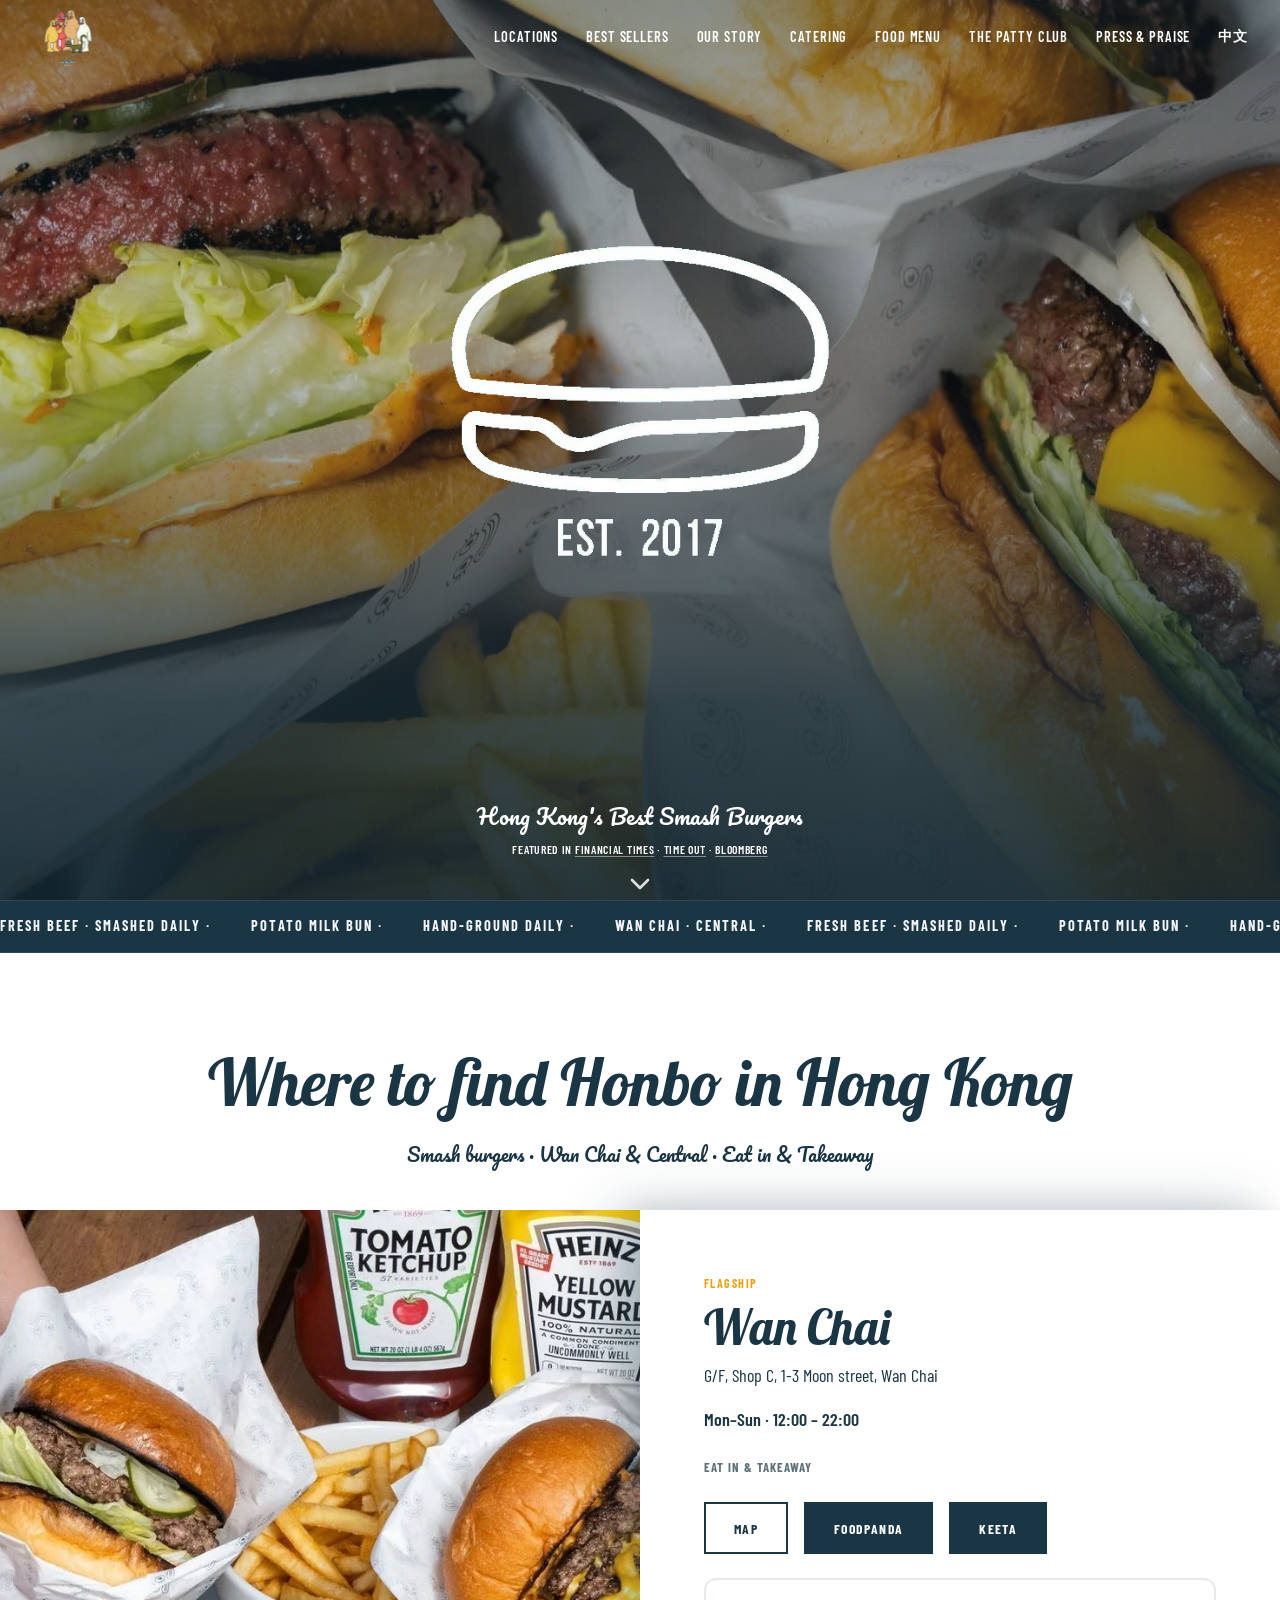
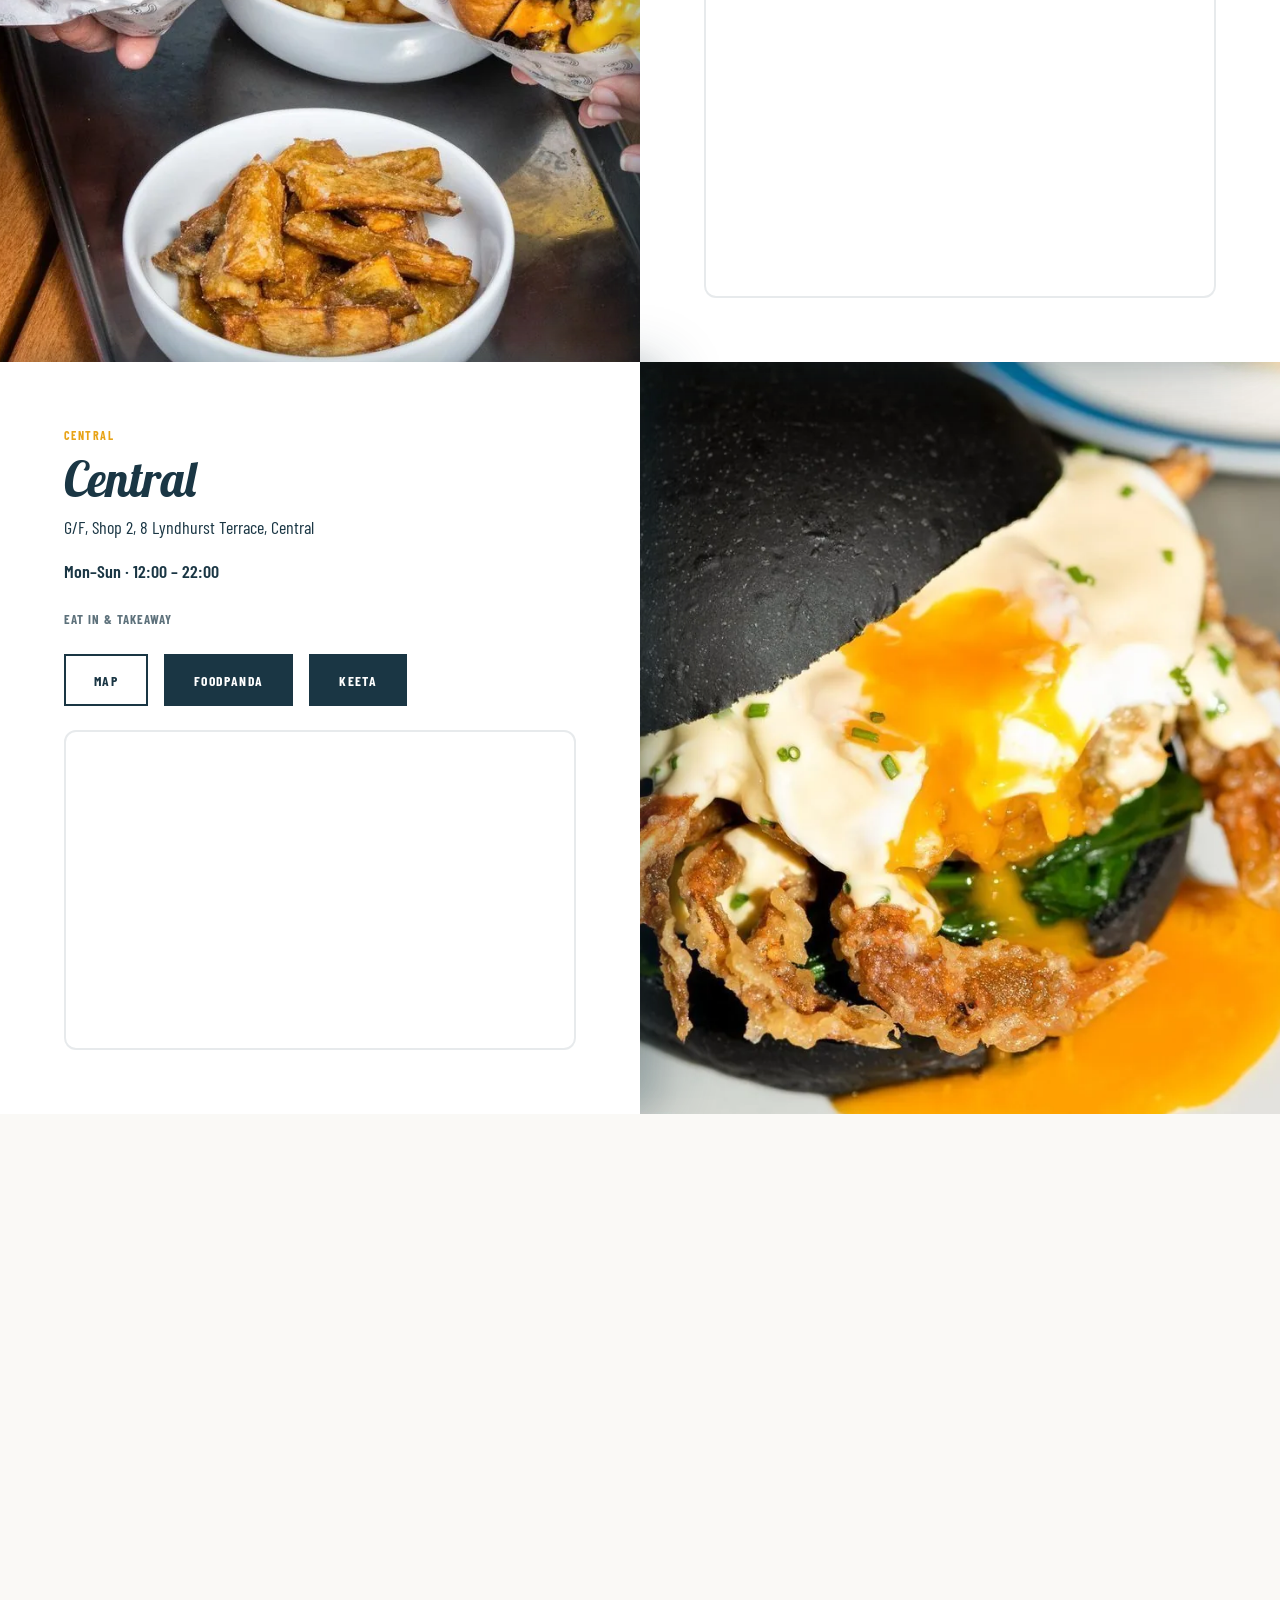
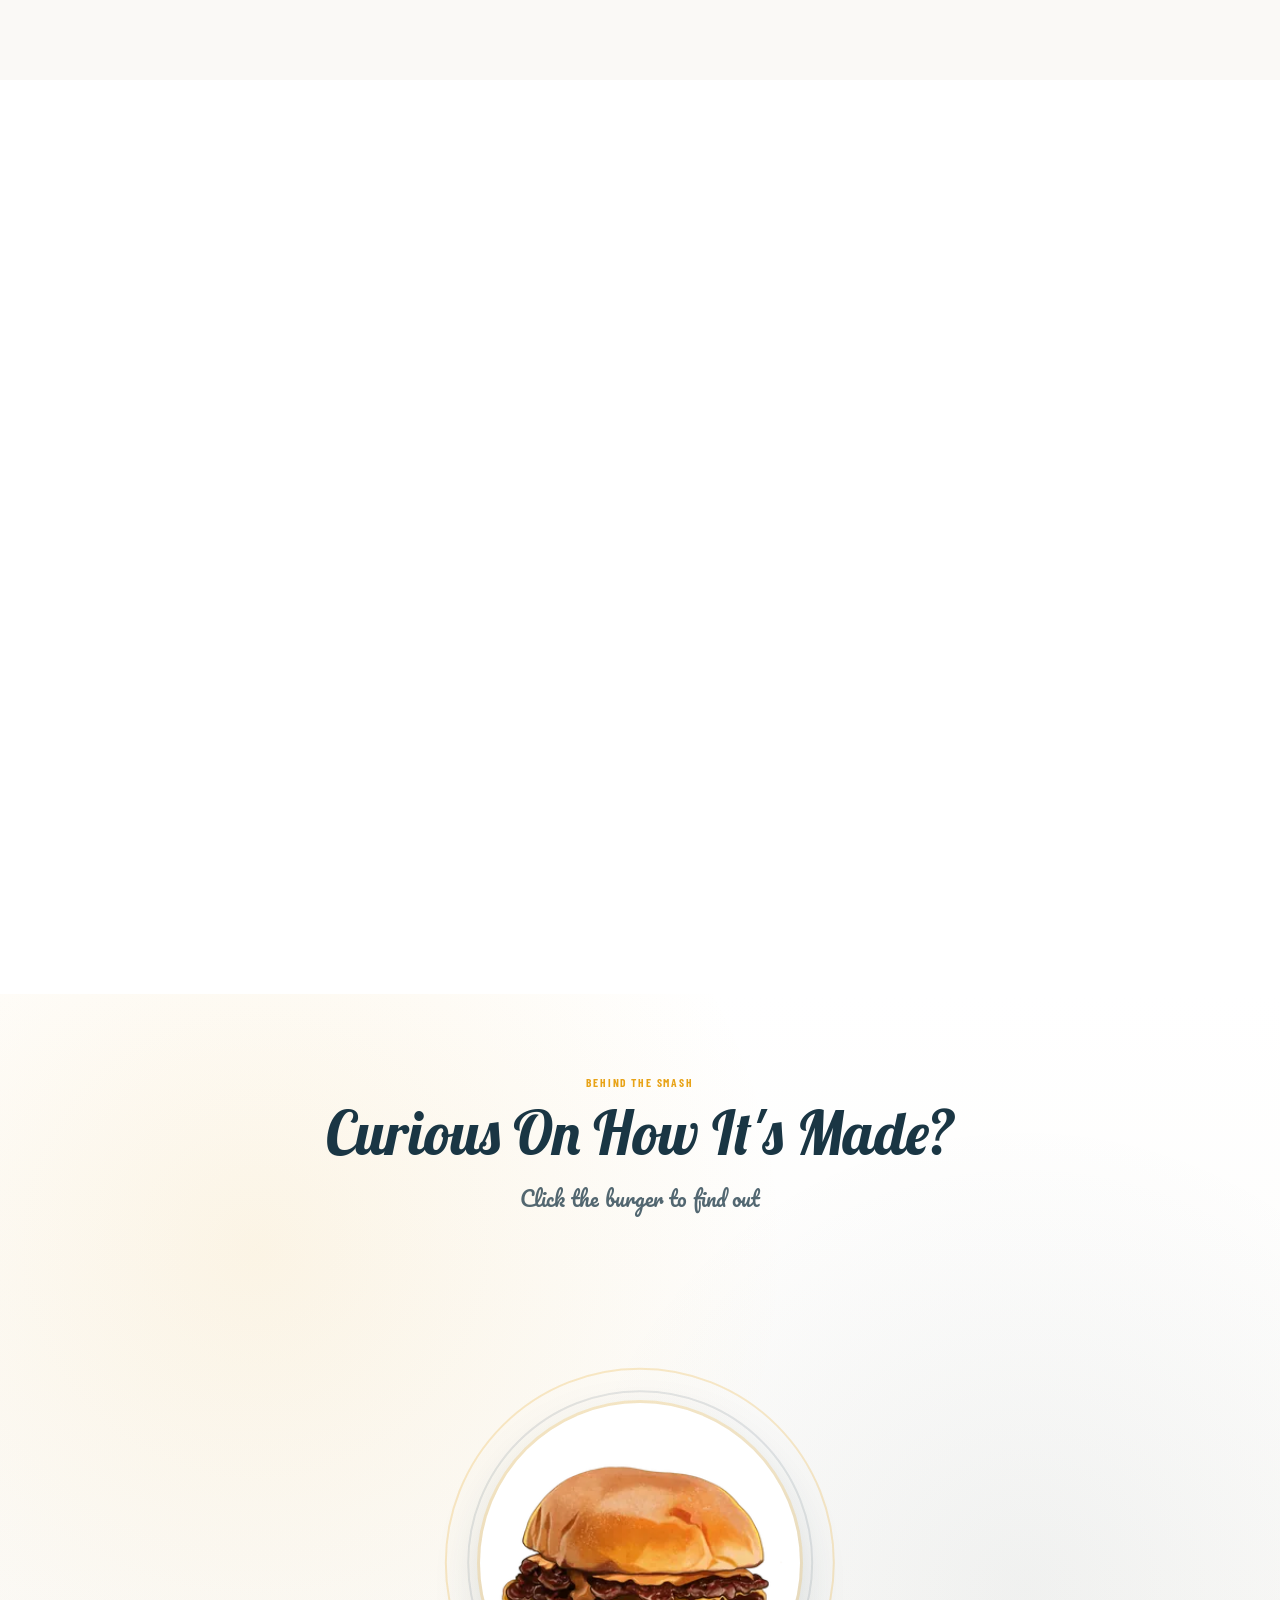
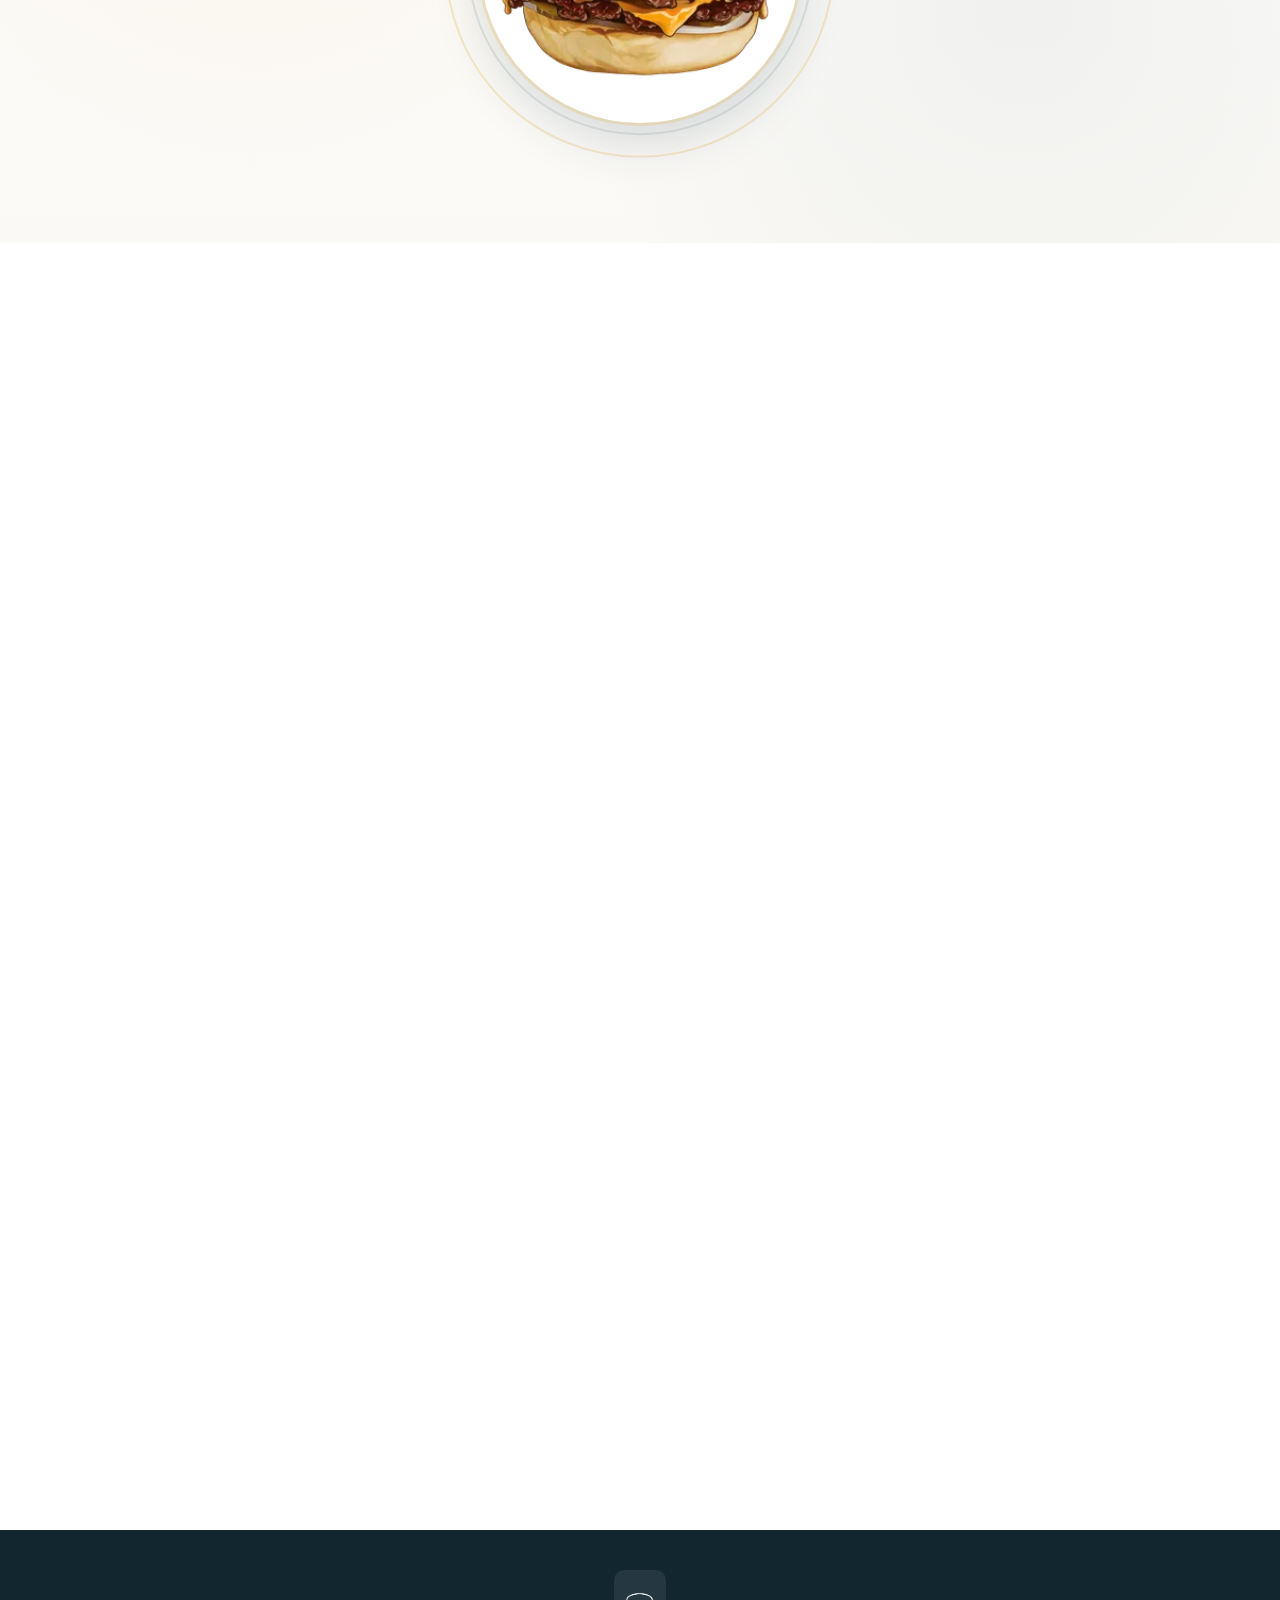
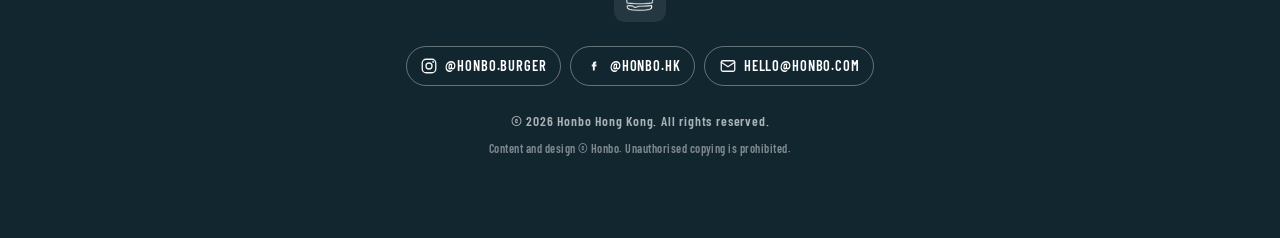
==== commit bfd59cbf: "Add Food Menu and Patty Club pages with in-place burger anatomy section. Includes orbiting ingredien" ====
--- a/docs/index.html
+++ b/docs/index.html
@@ -34,13 +34,13 @@
   <link rel="apple-touch-icon" href="assets/brand/honbo-logo-blue.png" />
   <link rel="preload" href="assets/photos/hero.webp" as="image" type="image/webp" fetchpriority="high" />
   <link rel="preload" href="assets/brand/New_logo.webp" as="image" type="image/webp" />
-  <link rel="preload" href="css/styles.min.css?v=72" as="style" />
+  <link rel="preload" href="css/styles.min.css?v=84" as="style" />
   <link rel="preconnect" href="https://fonts.googleapis.com" />
   <link rel="preconnect" href="https://fonts.gstatic.com" crossorigin />
   <link rel="dns-prefetch" href="https://maps.google.com" />
   <link rel="stylesheet" href="https://fonts.googleapis.com/css2?family=Barlow+Condensed:wght@400;600;700&family=Lobster&family=Pacifico&family=Noto+Sans+TC:wght@400;700&display=swap" media="print" onload="this.media='all'" />
   <noscript><link rel="stylesheet" href="https://fonts.googleapis.com/css2?family=Barlow+Condensed:wght@400;600;700&family=Lobster&family=Pacifico&family=Noto+Sans+TC:wght@400;700&display=swap" /></noscript>
-  <link rel="stylesheet" href="css/styles.min.css?v=72" />
+  <link rel="stylesheet" href="css/styles.min.css?v=84" />
   <script type="application/ld+json">
   {
     "@context": "https://schema.org",
@@ -225,6 +225,10 @@
       <li data-lang="zh"><a href="#origin" data-view="home">故事</a></li>
       <li data-lang="en"><a href="#catering" data-view="home">Catering</a></li>
       <li data-lang="zh"><a href="#catering" data-view="home">到會</a></li>
+      <li data-lang="en"><a href="#menu" data-view="menu">Food Menu</a></li>
+      <li data-lang="zh"><a href="#menu" data-view="menu">餐牌</a></li>
+      <li data-lang="en"><a href="#patty-club" data-view="patty-club">The Patty Club</a></li>
+      <li data-lang="zh"><a href="#patty-club" data-view="patty-club">肉餅會</a></li>
       <li data-lang="en"><a href="#press" data-view="blog">Press &amp; Praise</a></li>
       <li data-lang="zh"><a href="#press" data-view="blog">媒體好評</a></li>
       <li class="nav__menu-lang">
@@ -346,7 +350,7 @@
       <div class="section-intro">
         <h2 class="section-intro__title" id="locations-heading" data-lang="en">Where to find Honbo in Hong Kong</h2>
         <h2 class="section-intro__title" id="locations-heading-zh" data-lang="zh">香港邊度食到 Honbo</h2>
-        <p class="section-intro__subtitle" data-lang="en">Smash burgers · Wan Chai &amp; Central · Eat in &amp; takeaway</p>
+        <p class="section-intro__subtitle" data-lang="en">Smash burgers · Wan Chai &amp; Central · Eat in &amp; Takeaway</p>
         <p class="section-intro__subtitle" data-lang="zh">壓扁漢堡 · 灣仔及中環 · 堂食及外賣</p>
       </div>
 
@@ -494,6 +498,9 @@
           </div>
         </div>
       </div>
+      <p class="bestsellers-section__menu-link">
+        <a href="#menu" data-view="menu">Hungry for more? <span>Check out the full menu here</span></a>
+      </p>
       <p class="bestsellers-section__footnote">Prices in HKD · Full menu in-store</p>
     </section>
 
@@ -537,149 +544,129 @@
           </div>
         </div>
       </div>
+      <p class="bestsellers-section__menu-link">
+        <a href="#menu" data-view="menu">想食多啲？<span>睇完整餐牌</span></a>
+      </p>
       <p class="bestsellers-section__footnote">價錢以港元為準 · 完整餐牌請到店查詢</p>
     </section>
     </div>
 
-    <!-- Anatomy section: commented out until custom images are provided
-    <section class="anatomy reveal" id="anatomy" aria-labelledby="anatomy-heading">
-      <div class="anatomy__header section-block__header">
-        <p class="section-block__label">Built layer by layer · 逐層組成</p>
-        <h2 class="section-block__title" id="anatomy-heading">Anatomy of a Burger</h2>
-        <p class="section-block__subtitle">The Honbo smash stack · 漢堡解剖</p>
-      </div>
-
-      <div class="anatomy__stage">
-        <svg class="anatomy__lines" viewBox="0 0 1000 720" preserveAspectRatio="xMidYMid meet" aria-hidden="true">
-          <line class="anatomy__line" x1="500" y1="360" x2="500" y2="95" />
-          <line class="anatomy__line" x1="500" y1="360" x2="820" y2="150" />
-          <line class="anatomy__line" x1="500" y1="360" x2="880" y2="360" />
-          <line class="anatomy__line" x1="500" y1="360" x2="780" y2="580" />
-          <line class="anatomy__line" x1="500" y1="360" x2="220" y2="580" />
-          <line class="anatomy__line" x1="500" y1="360" x2="120" y2="360" />
-        </svg>
-
-        <figure class="anatomy__hero anatomy__hero--brand">
-          <picture>
-            <source srcset="assets/menu/Honbo.webp" type="image/webp" />
-            <img
-              src="assets/menu/Honbo.PNG"
-              alt="Honbo signature Smash Burger"
-              width="900"
-              height="900"
-              loading="lazy"
-              decoding="async"
-            />
-          </picture>
-        </figure>
-
-        <ul class="anatomy__callouts">
-          <li class="anatomy-callout anatomy-callout--top">
-            <div class="anatomy-callout__thumb">
-              <img
-                src="https://images.unsplash.com/photo-1632552544552-3ca612a328ac?auto=format&amp;fit=crop&amp;w=240&amp;h=240&amp;q=80"
-                alt="Tray of burger buns"
-                width="120"
-                height="120"
-                loading="lazy"
-                decoding="async"
-              />
-            </div>
-            <h3 class="anatomy-callout__title">Potato milk bun</h3>
-            <p class="anatomy-callout__text">House recipe with a local artisanal baker — soft, slightly sweet, no preservatives.</p>
-          </li>
-          <li class="anatomy-callout anatomy-callout--top-right">
-            <div class="anatomy-callout__thumb">
-              <img
-                src="https://upload.wikimedia.org/wikipedia/commons/thumb/d/d0/Wrapped_American_cheese_slices.jpg/250px-Wrapped_American_cheese_slices.jpg"
-                alt="American cheese slices"
-                width="120"
-                height="120"
-                loading="lazy"
-                decoding="async"
-              />
-            </div>
-            <h3 class="anatomy-callout__title">American cheese</h3>
-            <p class="anatomy-callout__text">Melted over the patty edges so every bite gets that salty, creamy pull.</p>
-          </li>
-          <li class="anatomy-callout anatomy-callout--right">
-            <div class="anatomy-callout__thumb">
-              <img
-                src="https://upload.wikimedia.org/wikipedia/commons/thumb/5/54/Hamburgers_grilling_outdoors_over_propane.jpg/250px-Hamburgers_grilling_outdoors_over_propane.jpg"
-                alt="Beef burger patties on a grill"
-                width="120"
-                height="120"
-                loading="lazy"
-                decoding="async"
-              />
-            </div>
-            <h3 class="anatomy-callout__title">Smashed patty</h3>
-            <p class="anatomy-callout__text">Fresh-ground beef pressed on the plancha when you order — maximum crust, maximum juice.</p>
-          </li>
-          <li class="anatomy-callout anatomy-callout--bottom-right">
-            <div class="anatomy-callout__thumb anatomy-callout__thumb--duo">
-              <img
-                src="https://upload.wikimedia.org/wikipedia/commons/thumb/c/cf/Gherkin.jpg/250px-Gherkin.jpg"
-                alt="Pickled gherkins"
-                width="60"
-                height="120"
-                loading="lazy"
-                decoding="async"
-              />
-              <img
-                src="https://upload.wikimedia.org/wikipedia/commons/thumb/3/3e/Sliced_red_onion.jpg/250px-Sliced_red_onion.jpg"
-                alt="Sliced red onion"
-                width="60"
-                height="120"
-                loading="lazy"
-                decoding="async"
-              />
-            </div>
-            <h3 class="anatomy-callout__title">Pickles &amp; onion</h3>
-            <p class="anatomy-callout__text">House-cured Japanese pickles and sweet onion for crunch and balance.</p>
-          </li>
-          <li class="anatomy-callout anatomy-callout--bottom-left">
-            <div class="anatomy-callout__thumb">
-              <img
-                src="https://upload.wikimedia.org/wikipedia/commons/thumb/6/60/Mayonnaise_%281%29.jpg/250px-Mayonnaise_%281%29.jpg"
-                alt="Mayonnaise in a bowl"
-                width="120"
-                height="120"
-                loading="lazy"
-                decoding="async"
-              />
-            </div>
-            <h3 class="anatomy-callout__title">House sauce</h3>
-            <p class="anatomy-callout__text">Signature Honbo sauce on the bun — tangy, savoury, built to match the smash.</p>
-          </li>
-          <li class="anatomy-callout anatomy-callout--left">
-            <div class="anatomy-callout__thumb">
-              <img
-                src="https://upload.wikimedia.org/wikipedia/commons/thumb/e/e3/Ground_beef_USDA.jpg/250px-Ground_beef_USDA.jpg"
-                alt="Fresh ground beef"
-                width="120"
-                height="120"
-                loading="lazy"
-                decoding="async"
-              />
-            </div>
-            <h3 class="anatomy-callout__title">Smashed beef</h3>
-            <p class="anatomy-callout__text">USDA double-gold blend, pressed on the plancha — crispy edges, juicy centre.</p>
-          </li>
-        </ul>
-      </div>
-
-      <div class="anatomy__footer">
-        <blockquote class="anatomy__quote">
-          <p>A great burger is memory, crunch, and steam in one bite — smashed fresh, never sitting under a heat lamp.</p>
-        </blockquote>
-        <p class="anatomy__fact">
-          <span class="anatomy__fact-num">0</span>
-          <span class="anatomy__fact-label">Pre-made patties — every smash is pressed to order when you order.</span>
-        </p>
+    <section class="anatomy-block" id="anatomy-block" aria-labelledby="anatomy-teaser-heading">
+      <div class="anatomy-block__bg" aria-hidden="true"></div>
+
+      <div class="anatomy-block__top">
+        <div class="anatomy-block__intro" id="anatomy-intro">
+          <p class="anatomy-block__label" data-lang="en">Behind the Smash</p>
+          <p class="anatomy-block__label" data-lang="zh">壓扁秘技</p>
+          <h2 class="anatomy-block__title" id="anatomy-teaser-heading" data-lang="en">Curious On How It's Made?</h2>
+          <h2 class="anatomy-block__title" data-lang="zh">想知道點樣整？</h2>
+          <p class="anatomy-block__hint" data-lang="en">Click the burger to find out</p>
+          <p class="anatomy-block__hint" data-lang="zh">撳個漢堡嚟了解</p>
+        </div>
+        <div class="anatomy-block__header section-block__header" id="anatomy-header" aria-hidden="true">
+          <p class="section-block__label" data-lang="en">Built Layer by Layer</p>
+          <p class="section-block__label" data-lang="zh">逐層組成</p>
+          <h2 class="section-block__title" id="anatomy-heading" data-lang="en">Anatomy of a Honbo</h2>
+          <h2 class="section-block__title" data-lang="zh">Honbo 漢堡解剖</h2>
+          <p class="section-block__subtitle" data-lang="en">The Honbo Smash Stack</p>
+          <p class="section-block__subtitle" data-lang="zh">Honbo 壓扁漢堡結構</p>
+        </div>
+      </div>
+
+      <div class="anatomy-block__stage" id="anatomy-stage">
+        <div class="anatomy-block__glow" aria-hidden="true"></div>
+
+        <div class="anatomy-block__diagram" id="anatomy-diagram" aria-hidden="true">
+          <svg class="anatomy__lines" viewBox="0 0 1000 720" preserveAspectRatio="xMidYMid meet" aria-hidden="true">
+            <line class="anatomy__line" x1="500" y1="360" x2="500" y2="110" />
+            <line class="anatomy__line" x1="500" y1="360" x2="717" y2="235" />
+            <line class="anatomy__line" x1="500" y1="360" x2="717" y2="485" />
+            <line class="anatomy__line" x1="500" y1="360" x2="500" y2="610" />
+            <line class="anatomy__line" x1="500" y1="360" x2="283" y2="485" />
+            <line class="anatomy__line" x1="500" y1="360" x2="283" y2="235" />
+          </svg>
+          <ul class="anatomy__callouts">
+            <li class="anatomy-callout anatomy-callout--top">
+              <div class="anatomy-callout__card">
+                <div class="anatomy-callout__thumb">
+                  <img src="assets/anatomy/lettuce.jpg" alt="Lettuce" width="120" height="120" loading="lazy" decoding="async" />
+                </div>
+                <h3 class="anatomy-callout__title" data-lang="en">Lettuce</h3>
+                <h3 class="anatomy-callout__title" data-lang="zh">生菜</h3>
+              </div>
+            </li>
+            <li class="anatomy-callout anatomy-callout--top-right">
+              <div class="anatomy-callout__card">
+                <div class="anatomy-callout__thumb">
+                  <img src="https://png.pngtree.com/png-vector/20251017/ourmid/pngtree-stack-of-delicious-american-cheese-slices-png-image_17758950.webp" alt="American cheese" width="120" height="120" loading="lazy" decoding="async" referrerpolicy="no-referrer" />
+                </div>
+                <h3 class="anatomy-callout__title" data-lang="en">American Cheese</h3>
+                <h3 class="anatomy-callout__title" data-lang="zh">美式芝士</h3>
+              </div>
+            </li>
+            <li class="anatomy-callout anatomy-callout--right">
+              <div class="anatomy-callout__card">
+                <div class="anatomy-callout__thumb">
+                  <img src="assets/anatomy/beef.png" alt="American beef patty" width="120" height="120" loading="lazy" decoding="async" />
+                </div>
+                <h3 class="anatomy-callout__title" data-lang="en">American Beef</h3>
+                <h3 class="anatomy-callout__title" data-lang="zh">美式牛肉</h3>
+              </div>
+            </li>
+            <li class="anatomy-callout anatomy-callout--bottom">
+              <div class="anatomy-callout__card">
+                <div class="anatomy-callout__thumb">
+                  <img src="assets/anatomy/pickles.png" alt="Pickles" width="120" height="120" loading="lazy" decoding="async" />
+                </div>
+                <h3 class="anatomy-callout__title" data-lang="en">Pickles</h3>
+                <h3 class="anatomy-callout__title" data-lang="zh">酸黃瓜</h3>
+              </div>
+            </li>
+            <li class="anatomy-callout anatomy-callout--bottom-left">
+              <div class="anatomy-callout__card">
+                <div class="anatomy-callout__thumb">
+                  <img src="assets/anatomy/onion.jpg" alt="White onions" width="120" height="120" loading="lazy" decoding="async" />
+                </div>
+                <h3 class="anatomy-callout__title" data-lang="en">White Onions</h3>
+                <h3 class="anatomy-callout__title" data-lang="zh">白洋蔥</h3>
+              </div>
+            </li>
+            <li class="anatomy-callout anatomy-callout--top-left">
+              <div class="anatomy-callout__card">
+                <div class="anatomy-callout__thumb anatomy-callout__thumb--mystery" aria-hidden="true">
+                  <span class="anatomy-callout__mystery">?</span>
+                </div>
+                <h3 class="anatomy-callout__title" data-lang="en">Secret House Sauce</h3>
+                <h3 class="anatomy-callout__title" data-lang="zh">秘製家醬</h3>
+              </div>
+            </li>
+          </ul>
+        </div>
+
+        <div class="anatomy-block__burger-wrap">
+          <div class="anatomy-block__rings" aria-hidden="true">
+            <span class="anatomy-block__ring anatomy-block__ring--1"></span>
+            <span class="anatomy-block__ring anatomy-block__ring--2"></span>
+            <span class="anatomy-block__ring anatomy-block__ring--3"></span>
+          </div>
+          <button type="button" class="anatomy-block__trigger" id="anatomy-trigger" aria-expanded="false" aria-controls="anatomy-diagram">
+            <picture>
+              <source srcset="assets/menu/Honbo.webp" type="image/webp" />
+              <img src="assets/menu/Honbo.PNG" alt="Honbo classic smash burger" width="500" height="500" decoding="async" />
+            </picture>
+            <span class="sr-only" data-lang="en">Reveal anatomy of a Honbo smash burger</span>
+            <span class="sr-only" data-lang="zh">顯示 Honbo 壓扁漢堡組成</span>
+          </button>
+        </div>
+      </div>
+
+      <div class="anatomy-block__footer anatomy__copy" id="anatomy-footer" aria-hidden="true">
+        <p data-lang="en">A smash burger is pressed onto a hot griddle the moment you order — not pre-formed, not sitting under a lamp. That violent contact creates a crispy, lacy crust while keeping the centre juicy.</p>
+        <p data-lang="en">At Honbo we grind beef fresh daily, smash thin on the plancha, and stack it with American cheese, pickles, onion, and lettuce on our house potato milk bun. Simple layers, smashed with intent.</p>
+        <p data-lang="zh">壓扁漢堡係你落單嗰刻先壓上熱板 — 唔係預製肉餅，唔會擺喺保溫燈下。高溫一壓，外層脆邊，中心仍然多汁。</p>
+        <p data-lang="zh">Honbo 每日新鮮打牛肉，即叫即壓，配美式芝士、酸黃瓜、洋蔥同生菜，夾住自家薯仔包。層次簡單，每一口都係用心壓出嚟。</p>
       </div>
     </section>
-    -->
 
     <section class="origin" id="origin" aria-labelledby="origin-heading">
       <div class="origin__parallax-bg" aria-hidden="true"></div>
@@ -754,6 +741,92 @@
     </section>
     </div>
 
+    <div id="view-menu" class="app-view" hidden>
+      <section class="menu-pages" aria-label="Honbo full menu · Honbo 完整餐牌">
+        <div class="menu-pages__inner">
+          <figure class="menu-page reveal">
+            <picture>
+              <source srcset="assets/menu/full-menu-1.webp" type="image/webp" />
+              <img src="assets/menu/full-menu-1.jpg" alt="Honbo menu — our story and ingredients · Honbo 餐牌 — 品牌故事及食材" width="850" height="1700" loading="lazy" decoding="async" />
+            </picture>
+          </figure>
+          <figure class="menu-page reveal">
+            <picture>
+              <source srcset="assets/menu/full-menu-2.webp" type="image/webp" />
+              <img src="assets/menu/full-menu-2.jpg" alt="Honbo smash burgers and add-ons · Honbo 壓扁漢堡及加配" width="850" height="1700" loading="lazy" decoding="async" />
+            </picture>
+          </figure>
+          <figure class="menu-page reveal">
+            <picture>
+              <source srcset="assets/menu/full-menu-3.webp" type="image/webp" />
+              <img src="assets/menu/full-menu-3.jpg" alt="Honbo sides, drinks and sauces · Honbo 小食、飲品及醬汁" width="850" height="1700" loading="lazy" decoding="async" />
+            </picture>
+          </figure>
+          <figure class="menu-page reveal">
+            <picture>
+              <source srcset="assets/menu/full-menu-4.webp" type="image/webp" />
+              <img src="assets/menu/full-menu-4.jpg" alt="Honbo menu · Honbo 餐牌" width="850" height="1700" loading="lazy" decoding="async" />
+            </picture>
+          </figure>
+          <p class="menu-pages__note" data-lang="en">Prices in HKD · Subject to 10% service charge · Menu items shown in English &amp; Chinese</p>
+          <p class="menu-pages__note" data-lang="zh">價錢以港元為準 · 另收加一服務費 · 餐牌中英對照</p>
+          <p class="menu-pages__download">
+            <a class="menu-pages__pdf" href="assets/menu/honbo-full-menu.pdf" target="_blank" rel="noopener noreferrer" data-lang="en">Download menu PDF</a>
+            <a class="menu-pages__pdf" href="assets/menu/honbo-full-menu.pdf" target="_blank" rel="noopener noreferrer" data-lang="zh">下載餐牌 PDF</a>
+          </p>
+        </div>
+      </section>
+    </div>
+
+    <div id="view-patty-club" class="app-view" hidden>
+      <section class="patty-club" aria-labelledby="patty-club-heading">
+        <div class="patty-club__card reveal">
+          <header class="patty-club__header">
+            <p class="patty-club__eyebrow" data-lang="en">Loyalty rewards</p>
+            <p class="patty-club__eyebrow" data-lang="zh">會員獎賞計劃</p>
+            <h2 class="patty-club__title" id="patty-club-heading" data-lang="en">The Patty Club</h2>
+            <h2 class="patty-club__title" id="patty-club-heading-zh" data-lang="zh">肉餅會</h2>
+            <p class="patty-club__tagline" data-lang="en">Smash more. Earn more.</p>
+            <p class="patty-club__tagline" data-lang="zh">食多啲，賺多啲。</p>
+          </header>
+
+          <div class="patty-club__body">
+            <div class="patty-club__copy">
+              <p class="patty-club__lead" data-lang="en">Join Honbo's loyalty club and earn rewards every time you smash. Sign up once, collect points on every visit, and unlock exclusive perks at Wan Chai &amp; Central.</p>
+              <p class="patty-club__lead" data-lang="zh">加入 Honbo 肉餅會，每次光臨都可賺取獎賞。一次登記，每次消費集分，於灣仔及中環分店解鎖專屬禮遇。</p>
+
+              <ul class="patty-club__perks" data-lang="en">
+                <li><span class="patty-club__perk-label">Earn</span> <span class="patty-club__perk-text">Points On Every Order</span></li>
+                <li><span class="patty-club__perk-label">Redeem</span> <span class="patty-club__perk-text">Rewards For Free Food &amp; Drinks</span></li>
+                <li><span class="patty-club__perk-label">Unlock</span> <span class="patty-club__perk-text">Member-Only Offers &amp; Surprises</span></li>
+                <li><span class="patty-club__perk-label">Works</span> <span class="patty-club__perk-text">At Wan Chai &amp; Central</span></li>
+              </ul>
+              <ul class="patty-club__perks" data-lang="zh">
+                <li><span class="patty-club__perk-label">賺分</span> 每次消費賺取積分</li>
+                <li><span class="patty-club__perk-label">換領</span> 積分換免費美食及飲品</li>
+                <li><span class="patty-club__perk-label">專享</span> 會員優惠及驚喜</li>
+                <li><span class="patty-club__perk-label">適用</span> 灣仔及中環分店</li>
+              </ul>
+            </div>
+
+            <aside class="patty-club__signup reveal">
+              <p class="patty-club__signup-label" data-lang="en">Sign up in seconds</p>
+              <p class="patty-club__signup-label" data-lang="zh">幾秒完成登記</p>
+              <figure class="patty-club__qr">
+                <img src="assets/brand/patty-club-qr.png?v=2" alt="QR code to join The Patty Club · 掃描加入肉餅會" width="280" height="280" loading="lazy" decoding="async" />
+                <figcaption data-lang="en">Scan with your phone</figcaption>
+                <figcaption data-lang="zh">用手機掃描</figcaption>
+              </figure>
+              <a class="btn btn--primary patty-club__join" href="https://www.gomeed.io/odt7r" target="_blank" rel="noopener noreferrer" data-lang="en">Join now</a>
+              <a class="btn btn--primary patty-club__join" href="https://www.gomeed.io/odt7r" target="_blank" rel="noopener noreferrer" data-lang="zh">立即加入</a>
+              <p class="patty-club__note" data-lang="en">Free to join · Works on mobile</p>
+              <p class="patty-club__note" data-lang="zh">免費加入 · 支援手機登記</p>
+            </aside>
+          </div>
+        </div>
+      </section>
+    </div>
+
     <div id="view-blog" class="app-view" hidden>
       <section class="blog-hero" aria-labelledby="blog-heading">
         <div class="blog-hero__bg" aria-hidden="true">
@@ -970,6 +1043,6 @@
 
   <div class="copy-toast" id="copy-toast" role="status" aria-live="polite">Phone number copied · 電話號碼已複製</div>
 
-  <script src="js/app.min.js?v=45" defer></script>
+  <script src="js/app.min.js?v=53" defer></script>
 </body>
 </html>
--- a/docs/css/styles.min.css
+++ b/docs/css/styles.min.css
@@ -1 +1 @@
-:root{--honbo-navy:#1a3644;--honbo-navy-dark:#122630;--honbo-cream:#faf9f6;--honbo-white:#ffffff;--honbo-cheese:#e8a317;--font-script:"Lobster",cursive;--font-subtitle:"Pacifico",cursive;--font-body:"Barlow Condensed","Arial Narrow",sans-serif;--font-zh:"Noto Sans TC",sans-serif;--header-h:72px;--space-xs:0.5rem;--space-sm:1rem;--space-md:1.5rem;--space-lg:2.5rem;--space-xl:clamp(3rem,8vw,5rem);--radius:12px;--ease-out:cubic-bezier(0.22,1,0.36,1);--transition:0.4s var(--ease-out);}*,*::before,*::after{box-sizing:border-box;}html{scroll-behavior:auto;scroll-padding-top:var(--header-h);}body.is-scroll-animating{overflow-anchor:none;}section[id],#main>div[id]{scroll-margin-top:var(--header-h);}body{margin:0;font-family:var(--font-body);font-size:clamp(1rem,2vw,1.125rem);line-height:1.55;color:var(--honbo-navy);background:var(--honbo-white);-webkit-font-smoothing:antialiased;overflow-x:hidden;}body.is-menu-open{overflow:hidden;}.locations,.gallery-section,.bestsellers-section,.origin,.catering,.blog-reviews{content-visibility:auto;contain-intrinsic-size:auto 640px;}img{max-width:100%;height:auto;display:block;}a{color:inherit;text-decoration-thickness:1px;text-underline-offset:3px;}.sr-only{position:absolute;width:1px;height:1px;padding:0;margin:-1px;overflow:hidden;clip:rect(0,0,0,0);white-space:nowrap;border:0;}.skip-link{position:absolute;top:-100%;left:var(--space-sm);z-index:1000;padding:0.5rem 1rem;background:var(--honbo-navy);color:var(--honbo-white);border-radius:4px;}.skip-link:focus{top:var(--space-sm);}.site-header{position:fixed;top:0;left:0;right:0;z-index:200;height:var(--header-h);overflow:visible;transition:background var(--transition),box-shadow var(--transition);}.site-header.is-scrolled{background:rgba(255,255,255,0.96);box-shadow:0 1px 0 rgba(26,54,68,0.08);}body.is-menu-open .site-header,body.is-menu-open .site-header.is-scrolled{background:transparent;box-shadow:none;}.nav{display:flex;align-items:center;justify-content:space-between;height:100%;max-width:1280px;margin:0 auto;padding:0 clamp(1rem,4vw,2rem);}.nav__logo{display:block;flex-shrink:0;width:clamp(52px,11vw,72px);height:clamp(52px,11vw,72px);line-height:0;text-decoration:none;}.nav__logo-img{display:block;width:100%;height:100%;margin:0;}.nav__logo-img img{display:block;width:100%;height:100%;object-fit:contain;}.nav__menu a,.nav__menu-lang-btn{display:inline-block;font-family:var(--font-body);font-weight:600;font-size:clamp(0.75rem,1.8vw,0.9rem);letter-spacing:0.06em;text-transform:uppercase;text-decoration:none;color:var(--honbo-white);line-height:1.2;transition:color var(--transition),opacity var(--transition);}.nav__menu-lang-btn{appearance:none;border:0;background:none;padding:0;margin:0;cursor:pointer;}.nav__menu-lang{display:flex;align-items:center;}.site-header.is-scrolled~.site-nav .nav__menu a,.site-header.is-scrolled~.site-nav .nav__menu-lang-btn{color:var(--honbo-navy);}.nav__menu a:hover,.nav__menu a:focus-visible,.nav__menu-lang-btn:hover,.nav__menu-lang-btn:focus-visible{opacity:0.78;}body:not(.is-lang-zh) [data-lang="zh"]{display:none !important;}body.is-lang-zh [data-lang="en"]{display:none !important;}body.is-lang-switching #view-home,body.is-lang-switching .site-footer{opacity:0.72;transition:opacity 0.2s var(--ease-out);}.origin__body{max-width:40rem;margin:0 auto var(--space-lg);font-size:1.08rem;line-height:1.7;text-align:center;}.origin__body p{margin:0;}.origin__body p+p{margin-top:1.15rem;}.origin__body--zh{font-family:var(--font-zh);line-height:1.85;max-width:36rem;}.bestsellers-section[data-lang="zh"] .menu-card__info h3{font-family:var(--font-zh);font-size:1.35rem;font-weight:700;}.bestsellers-section[data-lang="zh"] .menu-card__info p{font-family:var(--font-zh);}.location-panel__name--zh{font-family:var(--font-zh);}.site-nav{position:fixed;top:0;left:50%;z-index:201;width:100%;max-width:1280px;height:var(--header-h);transform:translateX(-50%);display:flex;align-items:center;justify-content:flex-end;padding:0 clamp(1rem,4vw,2rem);pointer-events:none;}.nav__menu{display:flex;gap:clamp(0.75rem,2.5vw,1.75rem);list-style:none;margin:0;padding:0;pointer-events:auto;}.nav__toggle{display:none;flex-direction:column;justify-content:center;gap:5px;width:44px;height:44px;padding:0;border:none;background:transparent;cursor:pointer;}.nav__toggle-bar{display:block;width:22px;height:2px;margin:0 auto;background:var(--honbo-white);border-radius:1px;transition:var(--transition);}.site-header.is-scrolled .nav__toggle-bar{background:var(--honbo-navy);}.nav__toggle[aria-expanded="true"] .nav__toggle-bar:nth-child(1){transform:translateY(7px) rotate(45deg);}.nav__toggle[aria-expanded="true"] .nav__toggle-bar:nth-child(2){opacity:0;}.nav__toggle[aria-expanded="true"] .nav__toggle-bar:nth-child(3){transform:translateY(-7px) rotate(-45deg);}.btn{display:inline-block;padding:0.85rem 1.75rem;font-family:var(--font-body);font-weight:700;font-size:0.85rem;letter-spacing:0.1em;text-transform:uppercase;text-decoration:none;border:2px solid var(--honbo-navy);transition:var(--transition);cursor:pointer;}.btn--primary{background:var(--honbo-navy);color:var(--honbo-white);}.btn--primary:hover{background:var(--honbo-navy-dark);color:var(--honbo-white);}.btn--outline{background:transparent;color:var(--honbo-navy);}.btn--outline:hover{background:var(--honbo-navy);color:var(--honbo-white);}.btn--light{background:var(--honbo-white);color:var(--honbo-navy);border-color:var(--honbo-white);}.btn--light:hover{background:var(--honbo-cheese);border-color:var(--honbo-cheese);}.hero-parallax{--hero-content-width:min(92vw,22rem);--hero-icon-size:min(94vw,26rem);--hero-tagline-size:clamp(0.98rem,4.2vw,1.2rem);--hero-tagline-zh-size:clamp(0.72rem,3.4vw,0.88rem);--hero-proof-size:0.62rem;--hero-logo-gap:clamp(0.65rem,2.5vh,1.25rem);--hero-text-gap:0.35rem;--hero-footer-gap:0.5rem;--hero-arrow-space:calc(0.85rem+env(safe-area-inset-bottom,0px));position:relative;display:flex;flex-direction:column;align-items:center;justify-content:flex-end;gap:var(--hero-logo-gap);min-height:100svh;min-height:100dvh;padding:calc(var(--header-h)+0.35rem) clamp(0.85rem,4vw,1.25rem) var(--hero-arrow-space);overflow:hidden;text-align:center;color:var(--honbo-white);}.hero-parallax__bg{position:absolute;inset:-8%;z-index:0;will-change:transform;}.hero-parallax__bg picture{display:block;width:100%;height:100%;}.hero-parallax__bg img{width:100%;height:100%;object-fit:cover;object-position:center 42%;}.hero-parallax__overlay{position:absolute;inset:0;z-index:1;background:linear-gradient( to bottom,rgba(18,38,48,0.5) 0%,rgba(18,38,48,0.22) 38%,rgba(18,38,48,0.82) 78%,rgba(18,38,48,0.92) 100% );}.hero-parallax__content{position:relative;z-index:2;width:100%;max-width:100%;margin-inline:auto;display:flex;flex-direction:column;align-items:center;text-align:center;}.hero-parallax__footer{position:relative;z-index:2;width:100%;display:flex;flex-direction:column;align-items:center;gap:var(--hero-footer-gap);text-align:center;flex-shrink:0;}.hero-parallax__meta{margin:0;font-weight:600;letter-spacing:0.12em;text-transform:uppercase;font-size:clamp(0.68rem,1.8vw,0.78rem);opacity:0.92;}.hero-parallax__brand{width:var(--hero-icon-size);max-width:calc(100vw - 2rem);margin-inline:auto;display:flex;justify-content:center;flex-shrink:0;}.hero-parallax__title{width:100%;margin:0;line-height:0;text-align:center;}.hero-parallax__logo-frame{display:flex;justify-content:center;width:100%;margin-inline:auto;line-height:0;}.hero-parallax__logo-frame picture{display:block;width:100%;line-height:0;}.hero-parallax__icon{display:block;width:100%;height:auto;margin-inline:auto;object-fit:contain;object-position:center center;filter:drop-shadow(0 8px 32px rgba(0,0,0,0.35));}.hero-parallax__copy{display:flex;flex-direction:column;align-items:center;gap:var(--hero-text-gap);width:var(--hero-content-width);max-width:100%;margin:0;margin-inline:auto;}.hero-parallax__tagline{margin:0;font-family:var(--font-subtitle);font-size:var(--hero-tagline-size);line-height:1.35;max-width:28ch;text-align:center;}.hero-parallax__tagline-zh{margin:0;font-family:var(--font-zh);font-size:var(--hero-tagline-zh-size);font-weight:700;line-height:1.5;opacity:0.95;max-width:36ch;text-align:center;}.hero-parallax__proof{margin:0;padding:0;font-size:var(--hero-proof-size);font-weight:600;letter-spacing:0.06em;text-transform:uppercase;line-height:1.5;opacity:0.9;text-align:center;width:100%;}.hero-parallax__proof a{color:var(--honbo-white);text-decoration:underline;text-decoration-color:rgba(255,255,255,0.45);text-underline-offset:0.2em;transition:color var(--transition),text-decoration-color var(--transition);}.hero-parallax__proof a:hover{color:var(--honbo-cheese);text-decoration-color:var(--honbo-cheese);}.hero-parallax__bottom{position:relative;width:var(--hero-content-width);max-width:100%;margin:0;margin-inline:auto;display:flex;flex-direction:column;align-items:center;gap:var(--hero-footer-gap);text-align:center;}.hero-parallax__scroll{position:relative;display:flex;align-items:center;justify-content:center;color:var(--honbo-white);text-decoration:none;opacity:0.85;transition:opacity var(--transition);line-height:0;}.hero-parallax__scroll-label{font-size:0.65rem;font-weight:700;letter-spacing:0.18em;text-transform:uppercase;}.hero-parallax__scroll:hover{opacity:1;}.hero-parallax__arrow{animation:arrow-bounce 2s ease-in-out infinite;}@keyframes arrow-bounce{0%,100%{transform:translateY(0);opacity:0.85;}50%{transform:translateY(10px);opacity:1;}}@keyframes hero-enter{from{opacity:0;transform:translateY(14px);}to{opacity:1;transform:translateY(0);}}@media (prefers-reduced-motion:no-preference){.hero-parallax__title,.hero-parallax__meta,.hero-parallax__copy,.hero-parallax__proof{animation:hero-enter 0.65s ease forwards;opacity:0;}.hero-parallax__title{animation-delay:0.05s;}.hero-parallax__meta{animation-delay:0.15s;}.hero-parallax__copy{animation-delay:0.25s;}.hero-parallax__proof{animation-delay:0.35s;}}.reveal{opacity:0;transform:translate3d(0,28px,0);transition:opacity 0.65s cubic-bezier(0.22,1,0.36,1),transform 0.65s cubic-bezier(0.22,1,0.36,1);transition-delay:var(--reveal-delay,0s);will-change:opacity,transform;}.reveal--from-left{transform:translate3d(-36px,0,0);}.reveal--from-right{transform:translate3d(36px,0,0);}.reveal--scale{transform:translate3d(0,20px,0) scale(0.96);}.reveal.is-visible{opacity:1;transform:translate3d(0,0,0);}@media (prefers-reduced-motion:no-preference){.menu-card{transition:transform 0.28s cubic-bezier(0.22,1,0.36,1),box-shadow 0.28s ease,border-color 0.28s ease;}.menu-card:hover{transform:translateY(-5px);box-shadow:0 14px 32px rgba(26,54,68,0.12);}.gallery-card{transition:transform 0.35s ease;}.gallery-card:hover{transform:scale(1.02);}.gallery-card img{transition:transform 0.45s cubic-bezier(0.22,1,0.36,1);}.gallery-card:hover img{transform:scale(1.05);}.review-card{transition:transform 0.28s cubic-bezier(0.22,1,0.36,1),box-shadow 0.28s ease;}.review-card:hover{transform:translateY(-4px);box-shadow:0 12px 28px rgba(26,54,68,0.1);}.btn{transition:background var(--transition),color var(--transition),border-color var(--transition),transform 0.2s ease,box-shadow 0.2s ease;}.btn:hover{transform:translateY(-2px);}.btn:active{transform:translateY(0);}.location-panel__bg img{transition:transform 0.8s cubic-bezier(0.22,1,0.36,1);}.location-panel__media.reveal.is-visible .location-panel__bg img{transform:scale(1.04);}}.marquee-bar{background:var(--honbo-navy);color:var(--honbo-white);overflow:hidden;border-block:1px solid rgba(255,255,255,0.08);}.loop-track{overflow:hidden;width:100%;}.loop-track__inner{display:flex;width:max-content;animation:loop-scroll 30s linear infinite;will-change:transform;}.loop-track--marquee .loop-track__inner{animation-duration:22s;}.loop-track--marquee:hover .loop-track__inner{animation-play-state:paused;}.horizontal-carousel{overflow-x:auto;overflow-y:hidden;width:100%;-webkit-overflow-scrolling:touch;overscroll-behavior-x:contain;scroll-snap-type:x proximity;scrollbar-width:thin;scrollbar-color:var(--honbo-navy) transparent;cursor:grab;padding-bottom:var(--space-sm);}.horizontal-carousel.is-dragging{cursor:grabbing;scroll-snap-type:none;user-select:none;}.horizontal-carousel--infinite{scroll-snap-type:none;}.horizontal-carousel--infinite.is-looping{scroll-snap-type:none;scroll-behavior:auto;}.horizontal-carousel__track{display:flex;width:max-content;}.carousel-hint{margin:var(--space-xs) 0 0;font-size:0.75rem;letter-spacing:0.08em;text-transform:uppercase;opacity:0.5;}.loop-track__set{display:flex;flex-shrink:0;}@keyframes loop-scroll{from{transform:translateX(0);}to{transform:translateX(-50%);}}.loop-track--marquee{padding:0.9rem 0;}.loop-track--marquee .loop-track__set{gap:2.5rem;padding-right:2.5rem;}.loop-track--marquee .loop-track__set span{font-weight:700;letter-spacing:0.14em;text-transform:uppercase;font-size:clamp(0.75rem,2vw,0.9rem);white-space:nowrap;opacity:0.95;}.gallery-section{padding:var(--space-lg) 0 var(--space-xl);background:var(--honbo-cream);overflow:visible;}.bestsellers-section{padding:var(--space-xl) 0;background:var(--honbo-white);overflow:visible;}.section-block__header{text-align:center;padding:0 clamp(1rem,5vw,3rem) var(--space-md);}.section-block__label{font-weight:700;letter-spacing:0.12em;text-transform:uppercase;font-size:0.8rem;margin:0;opacity:0.65;}.section-block__title{font-family:var(--font-script);font-size:clamp(2.5rem,8vw,4.5rem);font-weight:400;margin:0;color:var(--honbo-navy);}.section-block__subtitle{font-family:var(--font-subtitle);font-size:clamp(1rem,2.5vw,1.2rem);margin:var(--space-xs) 0 0;}.loop-track--gallery .loop-track__set,.loop-track--bestsellers .loop-track__set{gap:clamp(1rem,3vw,1.5rem);padding-right:clamp(1rem,3vw,1.5rem);}.loop-track--gallery,.loop-track--bestsellers{mask-image:linear-gradient(90deg,transparent,#000 2%,#000 98%,transparent);padding-left:clamp(1rem,5vw,3rem);}.gallery-card{flex:0 0 min(88vw,480px);margin:0;overflow:hidden;border-radius:var(--radius);aspect-ratio:4 / 3;scroll-snap-align:start;}.gallery-card picture{display:block;width:100%;height:100%;}.gallery-card img{width:100%;height:100%;object-fit:cover;}.bestsellers-section__footnote{text-align:center;font-size:0.85rem;opacity:0.6;padding:var(--space-md) clamp(1rem,5vw,3rem) 0;letter-spacing:0.04em;}.section-intro{text-align:center;padding:var(--space-xl) clamp(1rem,5vw,3rem) var(--space-lg);}.section-intro--light .section-intro__title,.section-intro--light .section-intro__subtitle{color:var(--honbo-white);}.section-intro__title{font-family:var(--font-script);font-size:clamp(2.25rem,7vw,4rem);font-weight:400;margin:0;}.section-intro__subtitle{font-family:var(--font-subtitle);font-size:clamp(0.95rem,2.5vw,1.2rem);margin:var(--space-xs) 0 0;}.locations{overflow:hidden;}.location-panel{display:grid;grid-template-columns:1fr 1fr;min-height:min(85vh,720px);}.location-panel--reverse .location-panel__media{order:2;}.location-panel--reverse .location-panel__body{order:1;}.location-panel__media{position:relative;overflow:hidden;min-height:360px;}.location-panel__bg{position:absolute;inset:0;}.location-panel__bg picture{display:block;width:100%;height:100%;}.location-panel__bg img{width:100%;height:100%;object-fit:cover;object-position:center center;}.location-panel__body{position:relative;z-index:2;display:flex;flex-direction:column;justify-content:center;padding:clamp(2rem,6vw,4rem);background:var(--honbo-white);box-shadow:-28px 0 56px -4px rgba(26,54,68,0.28),-12px 0 32px rgba(26,54,68,0.12);}.location-panel--reverse .location-panel__body{box-shadow:28px 0 56px -4px rgba(26,54,68,0.28),12px 0 32px rgba(26,54,68,0.12);}.location-panel__label{font-weight:700;letter-spacing:0.12em;text-transform:uppercase;font-size:0.75rem;margin:0 0 var(--space-xs);color:var(--honbo-cheese);}.location-panel__name{font-family:var(--font-script);font-size:clamp(2rem,5vw,3rem);font-weight:400;margin:0 0 var(--space-xs);line-height:1.1;}.location-panel__name span{font-family:var(--font-zh);font-size:0.45em;font-weight:500;margin-left:0.25em;}.location-panel__service{font-weight:700;letter-spacing:0.08em;font-size:0.8rem;margin:0 0 var(--space-md);opacity:0.7;}.location-panel address{font-style:normal;margin-bottom:var(--space-sm);line-height:1.6;}.location-panel__hours{margin:0 0 var(--space-md);font-weight:600;}.location-panel__actions{display:flex;flex-wrap:wrap;gap:var(--space-sm);margin-bottom:var(--space-md);}.location-panel__map{border-radius:var(--radius);overflow:hidden;aspect-ratio:16 / 10;border:2px solid rgba(26,54,68,0.1);}.location-panel__map iframe{width:100%;height:100%;border:0;}.menu-card{flex:0 0 min(78vw,280px);background:var(--honbo-cream);border-radius:var(--radius);padding:var(--space-md);border:1px solid rgba(26,54,68,0.06);text-align:center;scroll-snap-align:start;}.menu-card__art{margin-bottom:var(--space-sm);min-height:160px;display:flex;align-items:center;justify-content:center;}.menu-card__art picture{display:flex;align-items:center;justify-content:center;width:100%;}.menu-card__art img{max-height:180px;width:auto;margin:0 auto;object-fit:contain;filter:drop-shadow(0 8px 20px rgba(26,54,68,0.12));}.menu-card__info h3{font-family:var(--font-script);font-size:1.45rem;font-weight:400;margin:0 0 var(--space-xs);}.menu-card__info h3 span{display:block;font-family:var(--font-zh);font-size:0.85rem;font-weight:500;}.menu-card__info p{font-size:0.9rem;margin:0 0 var(--space-sm);opacity:0.85;line-height:1.45;}.price-badge{display:inline-flex;align-items:center;justify-content:center;width:48px;height:48px;border-radius:50%;background:var(--honbo-navy);color:var(--honbo-white);font-weight:700;}.anatomy{padding:var(--space-xl) clamp(1rem,5vw,3rem);background:var(--honbo-cream);color:var(--honbo-navy);overflow:hidden;}.anatomy__header{max-width:40rem;margin-inline:auto;text-align:center;}.anatomy__stage{position:relative;max-width:1100px;margin:clamp(2rem,6vw,3.5rem) auto 0;min-height:clamp(520px,72vh,720px);}.anatomy__lines{position:absolute;inset:0;width:100%;height:100%;pointer-events:none;z-index:0;}.anatomy__line{stroke:var(--honbo-cheese);stroke-width:2;stroke-linecap:round;stroke-dasharray:520;stroke-dashoffset:520;opacity:0.55;transition:stroke-dashoffset 1.1s var(--ease-out);}.anatomy__hero{position:absolute;top:50%;left:50%;z-index:1;width:min(52%,420px);margin:0;transform:translate(-50%,-50%) scale(0.92);opacity:0;transition:opacity 0.8s var(--ease-out),transform 0.9s var(--ease-out);filter:drop-shadow(0 20px 48px rgba(26,54,68,0.18));}.anatomy__hero img{display:block;width:100%;height:auto;border-radius:50%;object-fit:cover;aspect-ratio:1;}.anatomy__hero--brand{padding:0.65rem;border-radius:50%;background:var(--honbo-white);}.anatomy__hero--brand img{object-fit:contain;}.anatomy__callouts{position:absolute;inset:0;z-index:2;list-style:none;margin:0;padding:0;}.anatomy-callout{position:absolute;width:min(11.5rem,30vw);text-align:center;opacity:0;transform:translate3d(0,16px,0) scale(0.96);transition:opacity 0.65s var(--ease-out),transform 0.65s var(--ease-out);}.anatomy-callout__thumb{width:5.5rem;height:5.5rem;margin:0 auto 0.5rem;border-radius:50%;background:var(--honbo-white);box-shadow:0 8px 24px rgba(26,54,68,0.1);overflow:hidden;display:flex;align-items:center;justify-content:center;}.anatomy-callout__thumb img{width:100%;height:100%;object-fit:cover;}.anatomy-callout__thumb--duo{display:grid;grid-template-columns:1fr 1fr;gap:0;padding:0;}.anatomy-callout__thumb--duo img{width:100%;height:100%;}.anatomy-callout__title{margin:0 0 0.35rem;font-family:var(--font-body);font-size:0.78rem;font-weight:700;letter-spacing:0.1em;text-transform:uppercase;line-height:1.25;}.anatomy-callout__text{margin:0;font-size:0.82rem;line-height:1.45;opacity:0.88;}.anatomy-callout--top{top:0;left:50%;transform:translate(-50%,16px) scale(0.96);}.anatomy-callout--top-right{top:8%;right:0;}.anatomy-callout--right{top:50%;right:-0.5%;transform:translateY(calc(-50%+16px)) scale(0.96);}.anatomy-callout--bottom-right{bottom:4%;right:6%;}.anatomy-callout--bottom-left{bottom:4%;left:6%;}.anatomy-callout--left{top:50%;left:-0.5%;transform:translateY(calc(-50%+16px)) scale(0.96);}.anatomy__footer{display:grid;grid-template-columns:1fr minmax(12rem,16rem);gap:var(--space-lg);align-items:end;max-width:1100px;margin:var(--space-lg) auto 0;padding-top:var(--space-md);border-top:1px solid rgba(26,54,68,0.12);}.anatomy__quote{margin:0;font-family:Georgia,"Times New Roman",serif;font-size:clamp(1.05rem,2.2vw,1.35rem);font-style:italic;line-height:1.55;opacity:0.9;}.anatomy__quote p{margin:0;}.anatomy__fact{margin:0;text-align:right;}.anatomy__fact-num{display:block;font-size:clamp(3rem,8vw,4.5rem);font-weight:700;line-height:1;color:var(--honbo-cheese);letter-spacing:-0.04em;}.anatomy__fact-label{display:block;margin-top:0.35rem;font-size:0.72rem;font-weight:700;letter-spacing:0.08em;text-transform:uppercase;line-height:1.45;opacity:0.85;}.anatomy.reveal.is-visible .anatomy__hero{opacity:1;transform:translate(-50%,-50%) scale(1);}.anatomy.reveal.is-visible .anatomy__line{stroke-dashoffset:0;}.anatomy.reveal.is-visible .anatomy__line:nth-child(1){transition-delay:0.15s;}.anatomy.reveal.is-visible .anatomy__line:nth-child(2){transition-delay:0.25s;}.anatomy.reveal.is-visible .anatomy__line:nth-child(3){transition-delay:0.35s;}.anatomy.reveal.is-visible .anatomy__line:nth-child(4){transition-delay:0.45s;}.anatomy.reveal.is-visible .anatomy__line:nth-child(5){transition-delay:0.55s;}.anatomy.reveal.is-visible .anatomy__line:nth-child(6){transition-delay:0.65s;}.anatomy.reveal.is-visible .anatomy-callout{opacity:1;transform:translate3d(0,0,0) scale(1);}.anatomy.reveal.is-visible .anatomy-callout--top{transform:translate(-50%,0) scale(1);}.anatomy.reveal.is-visible .anatomy-callout--right,.anatomy.reveal.is-visible .anatomy-callout--left{transform:translateY(-50%) scale(1);}.anatomy.reveal.is-visible .anatomy-callout--top{transition-delay:0.2s;}.anatomy.reveal.is-visible .anatomy-callout--top-right{transition-delay:0.3s;}.anatomy.reveal.is-visible .anatomy-callout--right{transition-delay:0.4s;}.anatomy.reveal.is-visible .anatomy-callout--bottom-right{transition-delay:0.5s;}.anatomy.reveal.is-visible .anatomy-callout--bottom-left{transition-delay:0.6s;}.anatomy.reveal.is-visible .anatomy-callout--left{transition-delay:0.7s;}.anatomy-callout:hover .anatomy-callout__thumb{transform:scale(1.06);transition:transform 0.35s var(--ease-out);}.anatomy-callout__thumb{transition:transform 0.35s var(--ease-out);}@media (max-width:900px){.anatomy__stage{min-height:auto;display:flex;flex-direction:column;align-items:center;gap:var(--space-md);padding-top:0.5rem;}.anatomy__lines{display:none;}.anatomy__hero{position:relative;top:auto;left:auto;width:min(100%,380px);transform:scale(0.96);}.anatomy.reveal.is-visible .anatomy__hero{transform:scale(1);}.anatomy__callouts{position:static;display:grid;grid-template-columns:repeat(2,minmax(0,1fr));gap:var(--space-md);width:100%;}.anatomy-callout{position:static;width:auto;transform:translate3d(0,16px,0) scale(0.96);}.anatomy.reveal.is-visible .anatomy-callout,.anatomy.reveal.is-visible .anatomy-callout--top,.anatomy.reveal.is-visible .anatomy-callout--right,.anatomy.reveal.is-visible .anatomy-callout--left{transform:scale(1);}.anatomy__footer{grid-template-columns:1fr;text-align:center;}.anatomy__fact{text-align:center;}}@media (max-width:520px){.anatomy__callouts{grid-template-columns:1fr;}}@media (prefers-reduced-motion:reduce){.anatomy__hero,.anatomy__line,.anatomy-callout{transition:none;opacity:1;transform:none;stroke-dashoffset:0;}.anatomy__hero{position:relative;top:auto;left:auto;transform:none;}}.origin{position:relative;padding:var(--space-xl) clamp(1rem,5vw,3rem);color:var(--honbo-white);overflow:hidden;}.origin__parallax-bg{position:absolute;inset:-20% 0;background:linear-gradient(135deg,var(--honbo-navy) 0%,var(--honbo-navy-dark) 100%);z-index:0;will-change:transform;}.origin__inner{position:relative;z-index:1;max-width:1100px;margin:0 auto;}.origin__note--zh{font-family:var(--font-zh);}.origin__note{text-align:center;font-family:var(--font-subtitle);font-size:1.1rem;max-width:560px;margin:var(--space-lg) auto 0;opacity:0.95;}.catering{position:relative;min-height:min(85vh,640px);display:flex;align-items:center;justify-content:center;padding:var(--space-xl) clamp(1rem,5vw,3rem);overflow:hidden;color:var(--honbo-white);text-align:center;}.catering__bg{position:absolute;inset:-12%;z-index:0;will-change:transform;}.catering__bg picture{display:block;width:100%;height:100%;}.catering__bg img{width:100%;height:100%;object-fit:cover;}.catering__overlay{position:absolute;inset:0;background:rgba(18,38,48,0.82);z-index:1;}.catering__content{position:relative;z-index:2;max-width:640px;display:flex;flex-direction:column;align-items:center;}.catering__content>p,.catering__content>ul{width:100%;}.catering__title{font-family:var(--font-script);font-size:clamp(2.5rem,7vw,4rem);font-weight:400;margin:0;}.catering__subtitle{font-family:var(--font-subtitle);font-size:clamp(1rem,2.5vw,1.25rem);margin:var(--space-xs) 0 var(--space-md);}.catering__zh{font-family:var(--font-zh);line-height:1.75;opacity:0.95;}.catering__list{text-align:left;display:block;margin:var(--space-md) 0 0;padding-left:1.2rem;}.catering__list li{margin-bottom:var(--space-xs);font-size:0.95rem;}.catering__phone-plain{color:inherit;font-weight:700;letter-spacing:0.03em;text-decoration:underline;text-underline-offset:0.2em;}.catering__phone-plain:hover,.catering__phone-plain:focus-visible{color:var(--honbo-white);}.catering__cta{margin-top:var(--space-lg);width:100%;display:flex;flex-wrap:wrap;justify-content:center;gap:var(--space-sm);}.catering__phone-copy .catering__phone-number{display:none;}@media (hover:hover) and (pointer:fine){.catering__phone-copy:hover .catering__phone-label,.catering__phone-copy:focus-visible .catering__phone-label{display:none;}.catering__phone-copy:hover .catering__phone-number,.catering__phone-copy:focus-visible .catering__phone-number{display:inline;}}.copy-toast{position:fixed;left:50%;bottom:calc(var(--space-lg)+env(safe-area-inset-bottom,0px));z-index:30000;padding:0.75rem 1.1rem;border-radius:999px;background:rgba(26,54,68,0.94);color:var(--honbo-white);font-family:var(--font-body);font-size:0.9rem;letter-spacing:0.02em;box-shadow:0 12px 32px rgba(26,54,68,0.28);transform:translate(-50%,120%);opacity:0;visibility:hidden;pointer-events:none;transition:transform 0.35s var(--ease-out),opacity 0.35s var(--ease-out),visibility 0.35s;}.copy-toast.is-visible{transform:translate(-50%,0);opacity:1;visibility:visible;}.site-footer{text-align:center;padding:var(--space-lg) clamp(1rem,5vw,3rem) var(--space-xl);background:var(--honbo-navy-dark);color:var(--honbo-white);font-family:var(--font-body);}.site-footer__brand{display:inline-flex;align-items:center;justify-content:center;width:3.25rem;height:3.25rem;margin:0 auto var(--space-md);border-radius:0.65rem;background:rgba(255,255,255,0.08);text-decoration:none;transition:background var(--transition);}.site-footer__brand:hover{background:rgba(255,255,255,0.14);}.site-footer__icon{display:block;width:2.25rem;height:auto;}.site-footer__social{display:flex;flex-wrap:wrap;justify-content:center;gap:0.55rem;margin-bottom:var(--space-md);}.site-footer__pill{display:inline-flex;align-items:center;gap:0.45rem;padding:0.5rem 0.85rem;font-family:inherit;font-size:clamp(0.75rem,1.8vw,0.9rem);font-weight:600;letter-spacing:0.06em;text-transform:uppercase;text-decoration:none;color:var(--honbo-white);border:1px solid rgba(255,255,255,0.35);border-radius:999px;transition:background var(--transition),border-color var(--transition),color var(--transition);}.site-footer__pill:hover{background:rgba(255,255,255,0.1);border-color:rgba(255,255,255,0.55);}.site-footer__pill-icon{flex-shrink:0;opacity:0.95;}.site-footer__copy{font-family:inherit;font-size:clamp(0.75rem,1.8vw,0.85rem);font-weight:600;letter-spacing:0.06em;opacity:0.65;margin:0;}.site-footer__legal{font-family:inherit;font-size:clamp(0.68rem,1.6vw,0.75rem);font-weight:600;letter-spacing:0.04em;opacity:0.45;margin:var(--space-xs) 0 0;max-width:28rem;margin-inline:auto;}@media (max-width:768px){.hero-parallax{--hero-icon-size:min(94vw,26rem);--hero-footer-gap:0.4rem;display:grid;grid-template-columns:minmax(0,1fr);grid-template-rows:minmax(0,1fr) auto;justify-items:center;align-content:stretch;gap:0;padding:calc(var(--header-h)+0.35rem) max(1rem,env(safe-area-inset-left,0px),env(safe-area-inset-right,0px)) var(--hero-arrow-space);}.hero-parallax__bg,.hero-parallax__overlay{grid-column:1;grid-row:1 / -1;}.hero-parallax__content{grid-column:1;grid-row:1;align-self:center;justify-self:center;width:var(--hero-icon-size);max-width:calc(100% - 2rem);}.hero-parallax__footer{grid-column:1;grid-row:2;justify-self:stretch;width:100%;z-index:3;}.hero-parallax__overlay{background:linear-gradient( to bottom,rgba(18,38,48,0.48) 0%,rgba(18,38,48,0.28) 32%,rgba(18,38,48,0.88) 72%,rgba(18,38,48,0.96) 100% );}.hero-parallax__bg img{object-position:center 50%;}.hero-parallax__proof{max-width:18.5rem;line-height:1.45;}}@media (max-width:768px) and (max-height:740px){.hero-parallax{--hero-icon-size:min(90vw,22rem);gap:0.3rem;}}@media (min-width:769px){.hero-parallax{display:grid;grid-template-columns:minmax(0,1fr);grid-template-rows:minmax(0,1fr) auto;justify-items:center;align-content:stretch;gap:0;}.hero-parallax__bg,.hero-parallax__overlay{grid-column:1;grid-row:1 / -1;}.hero-parallax__content{grid-column:1;grid-row:1;align-self:center;justify-self:center;width:var(--hero-icon-size);max-width:calc(100% - 2rem);flex-shrink:0;}.hero-parallax__footer{grid-column:1;grid-row:2;width:100%;align-items:center;}}@media (min-width:769px) and (max-width:1199px){.hero-parallax{--hero-content-width:min(86vw,32rem);--hero-icon-size:clamp(18rem,44vmin,28rem);--hero-logo-gap:clamp(0.65rem,2vh,1.1rem);--hero-footer-gap:0.55rem;--hero-tagline-size:clamp(1.05rem,2.6vmin,1.45rem);--hero-tagline-zh-size:clamp(0.78rem,2vmin,0.95rem);--hero-proof-size:clamp(0.65rem,1.4vmin,0.78rem);--hero-arrow-space:calc(clamp(0.85rem,2.5vh,1.5rem)+env(safe-area-inset-bottom,0px));padding:calc(var(--header-h)+clamp(0.75rem,2.5vh,1.5rem)) clamp(1rem,4vw,2.5rem) var(--hero-arrow-space);}}@media (min-width:769px){.site-nav{padding-right:clamp(1rem,4vw,2rem);}}@media (min-width:1200px) and (max-width:1919px){.hero-parallax{--hero-content-width:min(80vw,36rem);--hero-icon-size:clamp(20rem,46vmin,34rem);--hero-logo-gap:clamp(0.7rem,2.2vh,1.2rem);--hero-footer-gap:0.6rem;--hero-tagline-size:clamp(1.1rem,2.4vmin,1.65rem);--hero-tagline-zh-size:clamp(0.82rem,1.9vmin,1rem);--hero-proof-size:clamp(0.68rem,1.3vmin,0.82rem);--hero-arrow-space:calc(clamp(1rem,2.8vh,1.75rem)+env(safe-area-inset-bottom,0px));padding:calc(var(--header-h)+clamp(1rem,3vh,1.75rem)) clamp(1.25rem,4vw,3rem) var(--hero-arrow-space);}.hero-parallax__bg img{object-position:center 42%;}}@media (min-width:1920px) and (max-width:2559px){.hero-parallax{--hero-content-width:min(74vw,40rem);--hero-icon-size:clamp(22rem,44vmin,38rem);--hero-logo-gap:clamp(0.75rem,2.4vh,1.25rem);--hero-footer-gap:0.65rem;--hero-tagline-size:clamp(1.2rem,2.2vmin,1.9rem);--hero-tagline-zh-size:clamp(0.88rem,1.75vmin,1.08rem);--hero-proof-size:clamp(0.7rem,1.2vmin,0.88rem);--hero-arrow-space:calc(clamp(1.1rem,3vh,2rem)+env(safe-area-inset-bottom,0px));padding:calc(var(--header-h)+clamp(1.1rem,3.2vh,2rem)) clamp(1.5rem,4vw,3.5rem) var(--hero-arrow-space);}.hero-parallax__bg img{object-position:center 40%;}}@media (min-width:2560px){.hero-parallax{--hero-content-width:min(68vw,44rem);--hero-icon-size:clamp(24rem,42vmin,42rem);--hero-logo-gap:clamp(0.85rem,2.6vh,1.35rem);--hero-footer-gap:0.7rem;--hero-tagline-size:clamp(1.35rem,2vmin,2.1rem);--hero-tagline-zh-size:clamp(0.92rem,1.6vmin,1.12rem);--hero-proof-size:clamp(0.72rem,1.1vmin,0.92rem);--hero-arrow-space:calc(clamp(1.25rem,3.2vh,2.25rem)+env(safe-area-inset-bottom,0px));padding:calc(var(--header-h)+clamp(1.25rem,3.5vh,2.25rem)) clamp(2rem,5vw,4rem) var(--hero-arrow-space);}.hero-parallax__bg img{object-position:center 38%;}}@media (max-height:720px) and (min-width:769px){.hero-parallax{--hero-icon-size:clamp(16rem,44vmin,22rem);gap:0.45rem;padding-top:calc(var(--header-h)+0.5rem);padding-bottom:calc(0.75rem+env(safe-area-inset-bottom,0px));}}@media (max-width:768px){.nav__toggle{display:flex;position:relative;z-index:10001;}.site-nav{position:fixed;inset:0;left:0;max-width:none;height:100%;transform:none;padding:0;justify-content:center;align-items:center;background-color:var(--honbo-navy);z-index:10000;visibility:hidden;opacity:0;pointer-events:none;transition:opacity 0.35s var(--ease-out),visibility 0.35s;}.site-nav.is-open{visibility:visible;opacity:1;pointer-events:auto;}.nav__menu{flex-direction:column;align-items:center;gap:var(--space-lg);pointer-events:auto;}.site-nav .nav__menu a,.site-header.is-scrolled~.site-nav .nav__menu a,.site-nav .nav__menu-lang-btn,.site-header.is-scrolled~.site-nav .nav__menu-lang-btn{font-size:1.2rem;color:var(--honbo-white) !important;}.location-panel,.location-panel--reverse{grid-template-columns:1fr;min-height:auto;}.location-panel--reverse .location-panel__media,.location-panel--reverse .location-panel__body{order:unset;}.location-panel__media{width:100vw;max-width:100vw;margin-left:calc(50% - 50vw);min-height:62vw;aspect-ratio:4 / 3;}.location-panel__bg,.location-panel__bg img{border-radius:0;}.location-panel__body{padding:var(--space-lg) clamp(1rem,5vw,1.5rem);box-shadow:0 -24px 48px -8px rgba(26,54,68,0.3),0 -8px 24px rgba(26,54,68,0.15);}.location-panel--reverse .location-panel__body{box-shadow:0 -24px 48px -8px rgba(26,54,68,0.3),0 -8px 24px rgba(26,54,68,0.15);}.gallery-card{flex:0 0 100vw;max-width:100vw;border-radius:0;aspect-ratio:3 / 4;}.loop-track--gallery .loop-track__set,.loop-track--bestsellers .loop-track__set{gap:0;padding-right:0;}}.nav__close{display:none;}.nav__close-icon{display:block;width:28px;height:28px;position:relative;}.nav__close-icon::before,.nav__close-icon::after{content:"";position:absolute;left:50%;top:50%;width:28px;height:2px;background:var(--honbo-white);border-radius:1px;}.nav__close-icon::before{transform:translate(-50%,-50%) rotate(45deg);}.nav__close-icon::after{transform:translate(-50%,-50%) rotate(-45deg);}.app-view[hidden]{display:none !important;}body.is-blog-view .site-header{background:transparent;box-shadow:none;}body.is-blog-view .site-header.is-scrolled{background:rgba(255,255,255,0.96);backdrop-filter:blur(10px);box-shadow:0 1px 0 rgba(26,54,68,0.08);}body.is-blog-view .site-header:not(.is-scrolled) .nav__menu a,body.is-blog-view .site-header:not(.is-scrolled)~.site-nav .nav__menu a,body.is-blog-view .site-header:not(.is-scrolled)~.site-nav .nav__menu-lang-btn{color:var(--honbo-white);}body.is-blog-view .site-header.is-scrolled .nav__menu a,body.is-blog-view .site-header.is-scrolled~.site-nav .nav__menu a,body.is-blog-view .site-header.is-scrolled~.site-nav .nav__menu-lang-btn{color:var(--honbo-navy);}.page-loader{position:fixed;inset:0;z-index:20000;display:flex;align-items:center;justify-content:center;background:var(--honbo-cream);}.page-loader[hidden]{display:none !important;}.page-loader__panel{width:min(88vw,320px);text-align:center;}.page-loader__logo-wrap{margin:0 auto 1.25rem;width:min(72vw,220px);}.page-loader__logo{display:block;width:100%;height:auto;clip-path:inset(0 calc((1 - var(--load-p,0)) * 100%) 0 0);}.page-loader__track{height:5px;border-radius:999px;background:rgba(26,54,68,0.12);overflow:hidden;}.page-loader__bar{display:block;height:100%;width:calc(var(--load-p,0) * 100%);background:linear-gradient(90deg,var(--honbo-navy),var(--honbo-cheese));border-radius:inherit;transition:width 0.05s linear;}.blog-hero{position:relative;display:flex;align-items:center;justify-content:center;min-height:min(78vh,680px);overflow:hidden;color:var(--honbo-white);padding:calc(var(--header-h)+var(--space-xl)) clamp(1rem,5vw,3rem) var(--space-xl);text-align:center;}.blog-hero__bg{position:absolute;inset:-10%;z-index:0;}.blog-hero__bg picture{display:block;width:100%;height:100%;}.blog-hero__bg img{width:100%;height:100%;object-fit:cover;object-position:center center;}.blog-hero__overlay{position:absolute;inset:0;z-index:1;background:linear-gradient( to bottom,rgba(18,38,48,0.7) 0%,rgba(18,38,48,0.5) 45%,rgba(18,38,48,0.82) 100% );}.blog-hero__inner{position:relative;z-index:2;width:100%;max-width:48rem;margin:0 auto;}.blog-awards{margin:0 auto var(--space-lg);max-width:36rem;}.blog-awards__label{margin:0 0 var(--space-sm);font-weight:600;letter-spacing:0.14em;text-transform:uppercase;font-size:0.72rem;opacity:0.85;}.blog-awards__list{display:flex;flex-wrap:wrap;justify-content:center;gap:0.65rem;list-style:none;margin:0;padding:0;}.blog-award{display:inline-block;padding:0.55rem 1rem;font-size:clamp(0.8rem,2vw,0.95rem);font-weight:700;letter-spacing:0.04em;text-transform:uppercase;text-decoration:none;color:inherit;border:1px solid rgba(255,255,255,0.28);border-radius:999px;background:rgba(255,255,255,0.08);transition:background 0.2s ease,border-color 0.2s ease,transform 0.2s ease;}.blog-award:hover,.blog-award:focus-visible{background:rgba(255,255,255,0.16);border-color:rgba(255,255,255,0.45);transform:translateY(-1px);}.blog-award:focus-visible{outline:2px solid var(--honbo-yellow,#f5c518);outline-offset:3px;}.blog-hero__title{margin:0 0 var(--space-md);font-family:var(--font-script);font-size:clamp(2.5rem,8vw,4.5rem);font-weight:400;line-height:1.1;}.blog-hero__lead{margin:0 auto var(--space-lg);max-width:40rem;font-size:clamp(1rem,2.5vw,1.2rem);line-height:1.6;opacity:0.92;}.blog-hero__stats{display:flex;flex-wrap:wrap;justify-content:center;gap:var(--space-md);}.blog-stat{min-width:7rem;padding:var(--space-sm) var(--space-md);border:1px solid rgba(255,255,255,0.2);border-radius:var(--radius);background:rgba(255,255,255,0.06);}.blog-stat__value{display:block;font-size:1.75rem;font-weight:700;line-height:1.1;color:var(--honbo-cheese);}.blog-stat__label{display:block;margin-top:0.25rem;font-size:0.72rem;letter-spacing:0.08em;text-transform:uppercase;opacity:0.8;}.blog-reviews{background:var(--honbo-cream);padding:var(--space-xl) clamp(1rem,5vw,3rem);}.blog-reviews__inner{max-width:1100px;margin:0 auto;display:grid;grid-template-columns:repeat(auto-fill,minmax(min(100%,320px),1fr));gap:var(--space-md);}.review-card{display:flex;flex-direction:column;padding:var(--space-md);background:var(--honbo-white);border-radius:var(--radius);border:1px solid rgba(26,54,68,0.08);box-shadow:0 12px 32px rgba(26,54,68,0.08);}.review-card--featured{grid-column:1 / -1;background:linear-gradient(135deg,var(--honbo-white) 0%,#f3f8fa 100%);border-color:rgba(232,163,23,0.35);}.review-card__top{display:flex;flex-wrap:wrap;align-items:center;justify-content:space-between;gap:0.5rem;margin-bottom:var(--space-sm);}.review-card__stars{color:var(--honbo-cheese);font-size:1rem;letter-spacing:0.08em;}.review-card__source{font-size:0.72rem;font-weight:700;letter-spacing:0.06em;text-transform:uppercase;color:var(--honbo-navy);opacity:0.7;}.review-card__quote{margin:0 0 var(--space-sm);font-size:1.05rem;line-height:1.55;color:var(--honbo-navy);flex-grow:1;}.review-card__meta{margin:0 0 var(--space-sm);font-size:0.85rem;opacity:0.65;}.review-card__link{font-weight:700;font-size:0.85rem;letter-spacing:0.04em;text-transform:uppercase;text-decoration:none;color:var(--honbo-navy);}.review-card__link:hover{color:var(--honbo-cheese);}.blog-cta{text-align:center;padding:var(--space-xl) clamp(1rem,5vw,3rem) calc(var(--space-xl)+1rem);background:var(--honbo-white);border-top:1px solid rgba(26,54,68,0.08);}.blog-cta p{margin:0 0 var(--space-md);font-size:1.25rem;font-weight:600;color:var(--honbo-navy);}.blog-cta .btn+.btn{margin-left:0;}@media (max-width:768px){.nav__close{display:flex;align-items:center;justify-content:center;position:absolute;top:max(1rem,env(safe-area-inset-top,0px));right:max(1rem,env(safe-area-inset-right,0px));width:48px;height:48px;padding:0;border:none;background:transparent;cursor:pointer;z-index:10002;pointer-events:auto;}.site-nav.is-open .nav__menu{margin-top:2.5rem;}}@media (prefers-reduced-motion:reduce){html{scroll-behavior:auto;}.loop-track--marquee .loop-track__inner{animation-duration:60s !important;}html{scroll-behavior:auto;}.hero-parallax__bg{transform:none !important;}.hero-parallax__arrow{animation:none;}.hero-parallax__title,.hero-parallax__meta,.hero-parallax__copy,.hero-parallax__proof{animation:none;opacity:1;}.reveal{opacity:1;transform:none;transition:none;}.menu-card:hover,.gallery-card:hover,.review-card:hover,.btn:hover{transform:none;}.page-loader__logo{clip-path:none;}.page-loader__bar{width:100% !important;}}+:root{--honbo-navy:#1a3644;--honbo-navy-dark:#122630;--honbo-cream:#faf9f6;--honbo-white:#ffffff;--honbo-cheese:#e8a317;--font-script:"Lobster",cursive;--font-subtitle:"Pacifico",cursive;--font-body:"Barlow Condensed","Arial Narrow",sans-serif;--font-zh:"Noto Sans TC",sans-serif;--header-h:72px;--space-xs:0.5rem;--space-sm:1rem;--space-md:1.5rem;--space-lg:2.5rem;--space-xl:clamp(3rem,8vw,5rem);--radius:12px;--ease-out:cubic-bezier(0.22,1,0.36,1);--transition:0.4s var(--ease-out);}*,*::before,*::after{box-sizing:border-box;}html{scroll-behavior:auto;scroll-padding-top:var(--header-h);}body.is-scroll-animating{overflow-anchor:none;}section[id],#main>div[id]{scroll-margin-top:var(--header-h);}body{margin:0;font-family:var(--font-body);font-size:clamp(1rem,2vw,1.125rem);line-height:1.55;color:var(--honbo-navy);background:var(--honbo-white);-webkit-font-smoothing:antialiased;overflow-x:hidden;}body.is-menu-open{overflow:hidden;}.locations,.gallery-section,.bestsellers-section,.origin,.catering,.blog-reviews{content-visibility:auto;contain-intrinsic-size:auto 640px;}img{max-width:100%;height:auto;display:block;}a{color:inherit;text-decoration-thickness:1px;text-underline-offset:3px;}.sr-only{position:absolute;width:1px;height:1px;padding:0;margin:-1px;overflow:hidden;clip:rect(0,0,0,0);white-space:nowrap;border:0;}.skip-link{position:absolute;top:-100%;left:var(--space-sm);z-index:1000;padding:0.5rem 1rem;background:var(--honbo-navy);color:var(--honbo-white);border-radius:4px;}.skip-link:focus{top:var(--space-sm);}.site-header{position:fixed;top:0;left:0;right:0;z-index:200;height:var(--header-h);overflow:visible;transition:background var(--transition),box-shadow var(--transition);}.site-header.is-scrolled{background:rgba(255,255,255,0.96);box-shadow:0 1px 0 rgba(26,54,68,0.08);}body.is-menu-open .site-header,body.is-menu-open .site-header.is-scrolled{background:transparent;box-shadow:none;}.nav{display:flex;align-items:center;justify-content:space-between;height:100%;max-width:1280px;margin:0 auto;padding:0 clamp(1rem,4vw,2rem);}.nav__logo{display:block;flex-shrink:0;width:clamp(52px,11vw,72px);height:clamp(52px,11vw,72px);line-height:0;text-decoration:none;}.nav__logo-img{display:block;width:100%;height:100%;margin:0;}.nav__logo-img img{display:block;width:100%;height:100%;object-fit:contain;}.nav__menu a,.nav__menu-lang-btn{display:inline-block;font-family:var(--font-body);font-weight:600;font-size:clamp(0.75rem,1.8vw,0.9rem);letter-spacing:0.06em;text-transform:uppercase;text-decoration:none;color:var(--honbo-white);line-height:1.2;transition:color var(--transition),opacity var(--transition);}.nav__menu-lang-btn{appearance:none;border:0;background:none;padding:0;margin:0;cursor:pointer;}.nav__menu-lang{display:flex;align-items:center;}.site-header.is-scrolled~.site-nav .nav__menu a,.site-header.is-scrolled~.site-nav .nav__menu-lang-btn{color:var(--honbo-navy);}.nav__menu a:hover,.nav__menu a:focus-visible,.nav__menu-lang-btn:hover,.nav__menu-lang-btn:focus-visible{opacity:0.78;}body:not(.is-lang-zh) [data-lang="zh"]{display:none !important;}body.is-lang-zh [data-lang="en"]{display:none !important;}body.is-lang-switching #view-home,body.is-lang-switching .site-footer{opacity:0.72;transition:opacity 0.2s var(--ease-out);}.origin__body{max-width:40rem;margin:0 auto var(--space-lg);font-size:1.08rem;line-height:1.7;text-align:center;}.origin__body p{margin:0;}.origin__body p+p{margin-top:1.15rem;}.origin__body--zh{font-family:var(--font-zh);line-height:1.85;max-width:36rem;}.bestsellers-section[data-lang="zh"] .menu-card__info h3{font-family:var(--font-zh);font-size:1.35rem;font-weight:700;}.bestsellers-section[data-lang="zh"] .menu-card__info p{font-family:var(--font-zh);}.location-panel__name--zh{font-family:var(--font-zh);}.site-nav{position:fixed;top:0;left:50%;z-index:201;width:100%;max-width:1280px;height:var(--header-h);transform:translateX(-50%);display:flex;align-items:center;justify-content:flex-end;padding:0 clamp(1rem,4vw,2rem);pointer-events:none;}.nav__menu{display:flex;gap:clamp(0.75rem,2.5vw,1.75rem);list-style:none;margin:0;padding:0;pointer-events:auto;}.nav__toggle{display:none;flex-direction:column;justify-content:center;gap:5px;width:44px;height:44px;padding:0;border:none;background:transparent;cursor:pointer;}.nav__toggle-bar{display:block;width:22px;height:2px;margin:0 auto;background:var(--honbo-white);border-radius:1px;transition:var(--transition);}.site-header.is-scrolled .nav__toggle-bar{background:var(--honbo-navy);}.nav__toggle[aria-expanded="true"] .nav__toggle-bar:nth-child(1){transform:translateY(7px) rotate(45deg);}.nav__toggle[aria-expanded="true"] .nav__toggle-bar:nth-child(2){opacity:0;}.nav__toggle[aria-expanded="true"] .nav__toggle-bar:nth-child(3){transform:translateY(-7px) rotate(-45deg);}.btn{display:inline-block;padding:0.85rem 1.75rem;font-family:var(--font-body);font-weight:700;font-size:0.85rem;letter-spacing:0.1em;text-transform:uppercase;text-decoration:none;border:2px solid var(--honbo-navy);transition:var(--transition);cursor:pointer;}.btn--primary{background:var(--honbo-navy);color:var(--honbo-white);}.btn--primary:hover{background:var(--honbo-navy-dark);color:var(--honbo-white);}.btn--outline{background:transparent;color:var(--honbo-navy);}.btn--outline:hover{background:var(--honbo-navy);color:var(--honbo-white);}.btn--light{background:var(--honbo-white);color:var(--honbo-navy);border-color:var(--honbo-white);}.btn--light:hover{background:var(--honbo-cheese);border-color:var(--honbo-cheese);}.hero-parallax{--hero-content-width:min(92vw,22rem);--hero-icon-size:min(94vw,26rem);--hero-tagline-size:clamp(0.98rem,4.2vw,1.2rem);--hero-tagline-zh-size:clamp(0.72rem,3.4vw,0.88rem);--hero-proof-size:0.62rem;--hero-logo-gap:clamp(0.65rem,2.5vh,1.25rem);--hero-text-gap:0.35rem;--hero-footer-gap:0.5rem;--hero-arrow-space:calc(0.85rem+env(safe-area-inset-bottom,0px));position:relative;display:flex;flex-direction:column;align-items:center;justify-content:flex-end;gap:var(--hero-logo-gap);min-height:100svh;min-height:100dvh;padding:calc(var(--header-h)+0.35rem) clamp(0.85rem,4vw,1.25rem) var(--hero-arrow-space);overflow:hidden;text-align:center;color:var(--honbo-white);}.hero-parallax__bg{position:absolute;inset:-8%;z-index:0;will-change:transform;}.hero-parallax__bg picture{display:block;width:100%;height:100%;}.hero-parallax__bg img{width:100%;height:100%;object-fit:cover;object-position:center 42%;}.hero-parallax__overlay{position:absolute;inset:0;z-index:1;background:linear-gradient( to bottom,rgba(18,38,48,0.5) 0%,rgba(18,38,48,0.22) 38%,rgba(18,38,48,0.82) 78%,rgba(18,38,48,0.92) 100% );}.hero-parallax__content{position:relative;z-index:2;width:100%;max-width:100%;margin-inline:auto;display:flex;flex-direction:column;align-items:center;text-align:center;}.hero-parallax__footer{position:relative;z-index:2;width:100%;display:flex;flex-direction:column;align-items:center;gap:var(--hero-footer-gap);text-align:center;flex-shrink:0;}.hero-parallax__meta{margin:0;font-weight:600;letter-spacing:0.12em;text-transform:uppercase;font-size:clamp(0.68rem,1.8vw,0.78rem);opacity:0.92;}.hero-parallax__brand{width:var(--hero-icon-size);max-width:calc(100vw - 2rem);margin-inline:auto;display:flex;justify-content:center;flex-shrink:0;}.hero-parallax__title{width:100%;margin:0;line-height:0;text-align:center;}.hero-parallax__logo-frame{display:flex;justify-content:center;width:100%;margin-inline:auto;line-height:0;}.hero-parallax__logo-frame picture{display:block;width:100%;line-height:0;}.hero-parallax__icon{display:block;width:100%;height:auto;margin-inline:auto;object-fit:contain;object-position:center center;filter:drop-shadow(0 8px 32px rgba(0,0,0,0.35));}.hero-parallax__copy{display:flex;flex-direction:column;align-items:center;gap:var(--hero-text-gap);width:var(--hero-content-width);max-width:100%;margin:0;margin-inline:auto;}.hero-parallax__tagline{margin:0;font-family:var(--font-subtitle);font-size:var(--hero-tagline-size);line-height:1.35;max-width:28ch;text-align:center;}.hero-parallax__tagline-zh{margin:0;font-family:var(--font-zh);font-size:var(--hero-tagline-zh-size);font-weight:700;line-height:1.5;opacity:0.95;max-width:36ch;text-align:center;}.hero-parallax__proof{margin:0;padding:0;font-size:var(--hero-proof-size);font-weight:600;letter-spacing:0.06em;text-transform:uppercase;line-height:1.5;opacity:0.9;text-align:center;width:100%;}.hero-parallax__proof a{color:var(--honbo-white);text-decoration:underline;text-decoration-color:rgba(255,255,255,0.45);text-underline-offset:0.2em;transition:color var(--transition),text-decoration-color var(--transition);}.hero-parallax__proof a:hover{color:var(--honbo-cheese);text-decoration-color:var(--honbo-cheese);}.hero-parallax__bottom{position:relative;width:var(--hero-content-width);max-width:100%;margin:0;margin-inline:auto;display:flex;flex-direction:column;align-items:center;gap:var(--hero-footer-gap);text-align:center;}.hero-parallax__scroll{position:relative;display:flex;align-items:center;justify-content:center;color:var(--honbo-white);text-decoration:none;opacity:0.85;transition:opacity var(--transition);line-height:0;}.hero-parallax__scroll-label{font-size:0.65rem;font-weight:700;letter-spacing:0.18em;text-transform:uppercase;}.hero-parallax__scroll:hover{opacity:1;}.hero-parallax__arrow{animation:arrow-bounce 2s ease-in-out infinite;}@keyframes arrow-bounce{0%,100%{transform:translateY(0);opacity:0.85;}50%{transform:translateY(10px);opacity:1;}}@keyframes hero-enter{from{opacity:0;transform:translateY(14px);}to{opacity:1;transform:translateY(0);}}@media (prefers-reduced-motion:no-preference){.hero-parallax__title,.hero-parallax__meta,.hero-parallax__copy,.hero-parallax__proof{animation:hero-enter 0.65s ease forwards;opacity:0;}.hero-parallax__title{animation-delay:0.05s;}.hero-parallax__meta{animation-delay:0.15s;}.hero-parallax__copy{animation-delay:0.25s;}.hero-parallax__proof{animation-delay:0.35s;}}.reveal{opacity:0;transform:translate3d(0,28px,0);transition:opacity 0.65s cubic-bezier(0.22,1,0.36,1),transform 0.65s cubic-bezier(0.22,1,0.36,1);transition-delay:var(--reveal-delay,0s);will-change:opacity,transform;}.reveal--from-left{transform:translate3d(-36px,0,0);}.reveal--from-right{transform:translate3d(36px,0,0);}.reveal--scale{transform:translate3d(0,20px,0) scale(0.96);}.reveal.is-visible{opacity:1;transform:translate3d(0,0,0);}@media (prefers-reduced-motion:no-preference){.menu-card{transition:transform 0.28s cubic-bezier(0.22,1,0.36,1),box-shadow 0.28s ease,border-color 0.28s ease;}.menu-card:hover{transform:translateY(-5px);box-shadow:0 14px 32px rgba(26,54,68,0.12);}.gallery-card{transition:transform 0.35s ease;}.gallery-card:hover{transform:scale(1.02);}.gallery-card img{transition:transform 0.45s cubic-bezier(0.22,1,0.36,1);}.gallery-card:hover img{transform:scale(1.05);}.review-card{transition:transform 0.28s cubic-bezier(0.22,1,0.36,1),box-shadow 0.28s ease;}.review-card:hover{transform:translateY(-4px);box-shadow:0 12px 28px rgba(26,54,68,0.1);}.btn{transition:background var(--transition),color var(--transition),border-color var(--transition),transform 0.2s ease,box-shadow 0.2s ease;}.btn:hover{transform:translateY(-2px);}.btn:active{transform:translateY(0);}.location-panel__bg img{transition:transform 0.8s cubic-bezier(0.22,1,0.36,1);}.location-panel__media.reveal.is-visible .location-panel__bg img{transform:scale(1.04);}}.marquee-bar{background:var(--honbo-navy);color:var(--honbo-white);overflow:hidden;border-block:1px solid rgba(255,255,255,0.08);}.loop-track{overflow:hidden;width:100%;}.loop-track__inner{display:flex;width:max-content;animation:loop-scroll 30s linear infinite;will-change:transform;}.loop-track--marquee .loop-track__inner{animation-duration:22s;}.loop-track--marquee:hover .loop-track__inner{animation-play-state:paused;}.horizontal-carousel{overflow-x:auto;overflow-y:hidden;width:100%;-webkit-overflow-scrolling:touch;overscroll-behavior-x:contain;scroll-snap-type:x proximity;scrollbar-width:thin;scrollbar-color:var(--honbo-navy) transparent;cursor:grab;padding-bottom:var(--space-sm);}.horizontal-carousel.is-dragging{cursor:grabbing;scroll-snap-type:none;user-select:none;}.horizontal-carousel--infinite{scroll-snap-type:none;}.horizontal-carousel--infinite.is-looping{scroll-snap-type:none;scroll-behavior:auto;}.horizontal-carousel__track{display:flex;width:max-content;}.carousel-hint{margin:var(--space-xs) 0 0;font-size:0.75rem;letter-spacing:0.08em;text-transform:uppercase;opacity:0.5;}.loop-track__set{display:flex;flex-shrink:0;}@keyframes loop-scroll{from{transform:translateX(0);}to{transform:translateX(-50%);}}.loop-track--marquee{padding:0.9rem 0;}.loop-track--marquee .loop-track__set{gap:2.5rem;padding-right:2.5rem;}.loop-track--marquee .loop-track__set span{font-weight:700;letter-spacing:0.14em;text-transform:uppercase;font-size:clamp(0.75rem,2vw,0.9rem);white-space:nowrap;opacity:0.95;}.gallery-section{padding:var(--space-lg) 0 var(--space-xl);background:var(--honbo-cream);overflow:visible;}.bestsellers-section{padding:var(--space-xl) 0;background:var(--honbo-white);overflow:visible;}.section-block__header{text-align:center;padding:0 clamp(1rem,5vw,3rem) var(--space-md);}.section-block__label{font-weight:700;letter-spacing:0.12em;text-transform:uppercase;font-size:0.8rem;margin:0;opacity:0.65;}.section-block__title{font-family:var(--font-script);font-size:clamp(2.5rem,8vw,4.5rem);font-weight:400;margin:0;color:var(--honbo-navy);}.section-block__subtitle{font-family:var(--font-subtitle);font-size:clamp(1rem,2.5vw,1.2rem);margin:var(--space-xs) 0 0;}.loop-track--gallery .loop-track__set,.loop-track--bestsellers .loop-track__set{gap:clamp(1rem,3vw,1.5rem);padding-right:clamp(1rem,3vw,1.5rem);}.loop-track--gallery,.loop-track--bestsellers{mask-image:linear-gradient(90deg,transparent,#000 2%,#000 98%,transparent);padding-left:clamp(1rem,5vw,3rem);}.gallery-card{flex:0 0 min(88vw,480px);margin:0;overflow:hidden;border-radius:var(--radius);aspect-ratio:4 / 3;scroll-snap-align:start;}.gallery-card picture{display:block;width:100%;height:100%;}.gallery-card img{width:100%;height:100%;object-fit:cover;}.bestsellers-section__footnote{text-align:center;font-size:0.85rem;opacity:0.6;padding:var(--space-md) clamp(1rem,5vw,3rem) 0;letter-spacing:0.04em;}.bestsellers-section__menu-link{text-align:center;margin:var(--space-lg) 0 0;padding:0 clamp(1rem,5vw,3rem);}.bestsellers-section__menu-link a{display:inline-block;font-size:clamp(1rem,2.5vw,1.15rem);font-weight:600;letter-spacing:0.02em;color:var(--honbo-navy);text-decoration:none;transition:color 0.2s ease;}.bestsellers-section__menu-link a span{color:var(--honbo-cheese);text-decoration:underline;text-underline-offset:0.2em;text-decoration-thickness:2px;}.bestsellers-section__menu-link a:hover,.bestsellers-section__menu-link a:focus-visible{color:var(--honbo-cheese);}.bestsellers-section__menu-link a:focus-visible{outline:2px solid var(--honbo-cheese);outline-offset:4px;border-radius:4px;}.section-intro{text-align:center;padding:var(--space-xl) clamp(1rem,5vw,3rem) var(--space-lg);}.section-intro--light .section-intro__title,.section-intro--light .section-intro__subtitle{color:var(--honbo-white);}.section-intro__title{font-family:var(--font-script);font-size:clamp(2.25rem,7vw,4rem);font-weight:400;margin:0;}.section-intro__subtitle{font-family:var(--font-subtitle);font-size:clamp(0.95rem,2.5vw,1.2rem);margin:var(--space-xs) 0 0;}.locations{overflow:hidden;}.location-panel{display:grid;grid-template-columns:1fr 1fr;min-height:min(85vh,720px);}.location-panel--reverse .location-panel__media{order:2;}.location-panel--reverse .location-panel__body{order:1;}.location-panel__media{position:relative;overflow:hidden;min-height:360px;}.location-panel__bg{position:absolute;inset:0;}.location-panel__bg picture{display:block;width:100%;height:100%;}.location-panel__bg img{width:100%;height:100%;object-fit:cover;object-position:center center;}.location-panel__body{position:relative;z-index:2;display:flex;flex-direction:column;justify-content:center;padding:clamp(2rem,6vw,4rem);background:var(--honbo-white);box-shadow:-28px 0 56px -4px rgba(26,54,68,0.28),-12px 0 32px rgba(26,54,68,0.12);}.location-panel--reverse .location-panel__body{box-shadow:28px 0 56px -4px rgba(26,54,68,0.28),12px 0 32px rgba(26,54,68,0.12);}.location-panel__label{font-weight:700;letter-spacing:0.12em;text-transform:uppercase;font-size:0.75rem;margin:0 0 var(--space-xs);color:var(--honbo-cheese);}.location-panel__name{font-family:var(--font-script);font-size:clamp(2rem,5vw,3rem);font-weight:400;margin:0 0 var(--space-xs);line-height:1.1;}.location-panel__name span{font-family:var(--font-zh);font-size:0.45em;font-weight:500;margin-left:0.25em;}.location-panel__service{font-weight:700;letter-spacing:0.08em;font-size:0.8rem;margin:0 0 var(--space-md);opacity:0.7;}.location-panel address{font-style:normal;margin-bottom:var(--space-sm);line-height:1.6;}.location-panel__hours{margin:0 0 var(--space-md);font-weight:600;}.location-panel__actions{display:flex;flex-wrap:wrap;gap:var(--space-sm);margin-bottom:var(--space-md);}.location-panel__map{border-radius:var(--radius);overflow:hidden;aspect-ratio:16 / 10;border:2px solid rgba(26,54,68,0.1);}.location-panel__map iframe{width:100%;height:100%;border:0;}.menu-card{flex:0 0 min(78vw,280px);background:var(--honbo-cream);border-radius:var(--radius);padding:var(--space-md);border:1px solid rgba(26,54,68,0.06);text-align:center;scroll-snap-align:start;}.menu-card__art{margin-bottom:var(--space-sm);min-height:160px;display:flex;align-items:center;justify-content:center;}.menu-card__art picture{display:flex;align-items:center;justify-content:center;width:100%;}.menu-card__art img{max-height:180px;width:auto;margin:0 auto;object-fit:contain;filter:drop-shadow(0 8px 20px rgba(26,54,68,0.12));}.menu-card__info h3{font-family:var(--font-script);font-size:1.45rem;font-weight:400;margin:0 0 var(--space-xs);}.menu-card__info h3 span{display:block;font-family:var(--font-zh);font-size:0.85rem;font-weight:500;}.menu-card__info p{font-size:0.9rem;margin:0 0 var(--space-sm);opacity:0.85;line-height:1.45;}.price-badge{display:inline-flex;align-items:center;justify-content:center;width:48px;height:48px;border-radius:50%;background:var(--honbo-navy);color:var(--honbo-white);font-weight:700;}.anatomy-block{position:relative;padding:var(--space-xl) clamp(1rem,5vw,3rem);background:linear-gradient(180deg,var(--honbo-white) 0%,var(--honbo-cream) 100%);overflow:hidden;}.anatomy-block__bg{position:absolute;inset:0;background:radial-gradient(circle at 20% 30%,rgba(232,163,23,0.1),transparent 45%),radial-gradient(circle at 80% 70%,rgba(26,54,68,0.05),transparent 40%);pointer-events:none;}.anatomy-block__top{position:relative;z-index:2;display:grid;max-width:40rem;margin:0 auto var(--space-md);text-align:center;}.anatomy-block__intro,.anatomy-block__header{grid-area:1 / 1;transition:opacity 0.55s var(--ease-out),visibility 0.55s var(--ease-out),transform 0.55s var(--ease-out);}.anatomy-block__intro{opacity:1;visibility:visible;transform:translateY(0);}.anatomy-block__header{opacity:0;visibility:hidden;transform:translateY(10px);margin:0;}.anatomy-block.is-expanded .anatomy-block__intro{opacity:0;visibility:hidden;transform:translateY(-8px);pointer-events:none;}.anatomy-block.is-expanded .anatomy-block__header{opacity:1;visibility:visible;transform:translateY(0);}.anatomy-block__label{margin:0 0 var(--space-xs);font-size:0.72rem;font-weight:700;letter-spacing:0.16em;text-transform:uppercase;color:var(--honbo-cheese);}.anatomy-block__title{margin:0 0 var(--space-sm);font-family:var(--font-script);font-size:clamp(2.25rem,7vw,3.75rem);font-weight:400;line-height:1.1;color:var(--honbo-navy);}.anatomy-block__hint{margin:0;font-family:var(--font-subtitle);font-size:clamp(1.05rem,2.5vw,1.3rem);color:var(--honbo-navy);opacity:0.75;}.anatomy-block__stage{position:relative;z-index:1;width:100%;max-width:1100px;margin:0 auto;min-height:min(72vw,20rem);transition:min-height 0.85s var(--ease-out);}.anatomy-block.is-expanded .anatomy-block__stage{min-height:clamp(480px,68vh,700px);}.anatomy-block__glow{position:absolute;top:50%;left:50%;width:min(50%,400px);aspect-ratio:1;transform:translate(-50%,-50%);border-radius:50%;background:radial-gradient(circle,rgba(232,163,23,0.2) 0%,transparent 68%);opacity:0;pointer-events:none;z-index:0;}.anatomy-block.is-expanded .anatomy-block__glow{opacity:1;animation:anatomy-glow-breathe 4s ease-in-out 0.4s infinite;}@keyframes anatomy-glow-breathe{0%,100%{opacity:0.45;transform:translate(-50%,-50%) scale(1);}50%{opacity:0.8;transform:translate(-50%,-50%) scale(1.06);}}.anatomy-block__diagram{position:absolute;inset:0;z-index:1;opacity:0;pointer-events:none;transition:opacity 0.5s var(--ease-out);}.anatomy-block.is-expanded .anatomy-block__diagram{opacity:1;pointer-events:auto;}.anatomy-block__burger-wrap{position:absolute;top:50%;left:50%;z-index:3;width:min(72vw,20rem);aspect-ratio:1;transform:translate(-50%,-50%);}.anatomy-block__rings{position:absolute;inset:0;z-index:0;pointer-events:none;transition:opacity 0.4s ease;}.anatomy-block.is-expanded .anatomy-block__rings{opacity:0;}.anatomy-block__ring{position:absolute;top:50%;left:50%;border-radius:50%;border:2px solid rgba(232,163,23,0.4);transform:translate(-50%,-50%) scale(1);animation:anatomy-ring-expand 2.8s ease-out infinite;}.anatomy-block__ring--1{width:94%;aspect-ratio:1;height:auto;}.anatomy-block__ring--2{width:108%;aspect-ratio:1;height:auto;border-color:rgba(26,54,68,0.1);animation-delay:0.55s;}.anatomy-block__ring--3{width:122%;aspect-ratio:1;height:auto;border-color:rgba(232,163,23,0.22);animation-delay:1.1s;}@keyframes anatomy-ring-expand{0%{transform:translate(-50%,-50%) scale(0.96);opacity:0.65;}100%{transform:translate(-50%,-50%) scale(1.1);opacity:0;}}.anatomy-block__trigger{position:relative;z-index:1;display:block;width:100%;aspect-ratio:1;margin:0;padding:0.65rem;border:none;background:var(--honbo-white);border-radius:50%;cursor:pointer;box-shadow:0 0 0 3px rgba(232,163,23,0.2),0 20px 48px rgba(26,54,68,0.15);transition:transform 0.4s var(--ease-out),box-shadow 0.4s var(--ease-out);}.anatomy-block__trigger picture{display:block;width:100%;height:100%;animation:anatomy-burger-float 3.2s ease-in-out infinite;}.anatomy-block.is-expanded .anatomy-block__trigger picture{animation:none;}.anatomy-block__trigger:hover{transform:scale(1.03);}.anatomy-block__trigger:focus-visible{outline:3px solid var(--honbo-cheese);outline-offset:6px;}.anatomy-block.is-expanded .anatomy-block__trigger{animation:none;cursor:default;pointer-events:none;transform:scale(0.92);box-shadow:0 0 0 4px rgba(232,163,23,0.3),0 0 0 8px rgba(26,54,68,0.06),0 24px 56px rgba(26,54,68,0.18);}.anatomy-block__trigger img{display:block;width:100%;height:100%;aspect-ratio:1;border-radius:50%;object-fit:cover;}@keyframes anatomy-burger-float{0%,100%{transform:translateY(0);}50%{transform:translateY(-8px);}}.anatomy-block__footer{position:relative;z-index:2;max-width:42rem;margin:var(--space-lg) auto 0;text-align:center;max-height:0;opacity:0;overflow:hidden;transition:opacity 0.6s var(--ease-out) 0.5s,max-height 0.85s var(--ease-out) 0.3s,margin 0.85s var(--ease-out) 0.3s;}.anatomy-block.is-expanded .anatomy-block__footer{max-height:32rem;opacity:1;margin-top:var(--space-lg);}.anatomy-block .anatomy__lines{position:absolute;inset:0;width:100%;height:100%;pointer-events:none;z-index:0;}.anatomy-block .anatomy__stage,.anatomy-block__diagram{min-height:inherit;}.anatomy__line{stroke:var(--honbo-cheese);stroke-width:2.5;stroke-linecap:round;stroke-dasharray:520;stroke-dashoffset:520;opacity:0;filter:drop-shadow(0 0 6px rgba(232,163,23,0.35));transition:stroke-dashoffset 1s var(--ease-out),opacity 0.4s ease;}.anatomy-block .anatomy__callouts{position:absolute;inset:0;z-index:2;list-style:none;margin:0;padding:0;--orbit-radius:clamp(12.5rem,34vw,17rem);}.anatomy-callout{position:absolute;top:50%;left:50%;width:min(10.5rem,26vw);opacity:0;transform:translate(-50%,-50%) rotate(var(--orbit-angle,0deg)) translateY(calc(-1 * var(--orbit-radius))) rotate(calc(-1 * var(--orbit-angle,0deg))) scale(0.6);transform-origin:center center;}.anatomy-callout--top{--orbit-angle:0deg;}.anatomy-callout--top-right{--orbit-angle:60deg;}.anatomy-callout--right{--orbit-angle:120deg;}.anatomy-callout--bottom{--orbit-angle:180deg;}.anatomy-callout--bottom-left{--orbit-angle:240deg;}.anatomy-callout--top-left{--orbit-angle:300deg;}.anatomy-callout__card{padding:0.75rem 0.7rem 0.85rem;background:var(--honbo-white);border-radius:var(--radius);border:1px solid rgba(26,54,68,0.08);box-shadow:0 12px 32px rgba(26,54,68,0.1);transition:transform 0.35s var(--ease-out),box-shadow 0.35s var(--ease-out);}.anatomy-callout:hover .anatomy-callout__card{transform:translateY(-4px);box-shadow:0 18px 40px rgba(26,54,68,0.14);}.anatomy-callout__thumb{width:4.25rem;height:4.25rem;aspect-ratio:1;margin:0 auto 0.55rem;border-radius:50%;background:transparent;border:none;box-shadow:none;overflow:hidden;flex-shrink:0;}.anatomy-callout__thumb img{display:block;width:100%;height:100%;aspect-ratio:1;border-radius:50%;object-fit:cover;}.anatomy-callout__thumb--mystery{display:flex;align-items:center;justify-content:center;background:var(--honbo-cream);border:1px dashed rgba(26,54,68,0.16);}.anatomy-callout__mystery{font-family:var(--font-script);font-size:2rem;line-height:1;color:var(--honbo-cheese);}.anatomy-callout__title{margin:0;font-family:var(--font-body);font-size:0.75rem;font-weight:700;letter-spacing:0.04em;text-transform:none;line-height:1.3;color:var(--honbo-navy);}body.is-lang-zh .anatomy-callout__title{font-family:var(--font-zh);letter-spacing:0.06em;text-transform:none;font-size:0.9rem;}.anatomy__footer{display:grid;grid-template-columns:1fr minmax(12rem,16rem);gap:var(--space-lg);align-items:end;max-width:1100px;margin:var(--space-lg) auto 0;padding-top:var(--space-md);border-top:1px solid rgba(26,54,68,0.12);}.anatomy__footer.anatomy__copy{display:block;max-width:42rem;margin-inline:auto;text-align:center;}.anatomy__copy p{margin:0 0 var(--space-md);font-size:clamp(1rem,2.2vw,1.1rem);line-height:1.65;opacity:0.9;}.anatomy__copy p:last-child{margin-bottom:0;}body.is-lang-zh .anatomy__copy p{font-family:var(--font-zh);line-height:1.75;}.anatomy__quote{margin:0;font-family:Georgia,"Times New Roman",serif;font-size:clamp(1.05rem,2.2vw,1.35rem);font-style:italic;line-height:1.55;opacity:0.9;}.anatomy__quote p{margin:0;}.anatomy__fact{margin:0;text-align:right;}.anatomy__fact-num{display:block;font-size:clamp(3rem,8vw,4.5rem);font-weight:700;line-height:1;color:var(--honbo-cheese);letter-spacing:-0.04em;}.anatomy__fact-label{display:block;margin-top:0.35rem;font-size:0.72rem;font-weight:700;letter-spacing:0.08em;text-transform:uppercase;line-height:1.45;opacity:0.85;}.anatomy-block.is-expanded .anatomy-block__diagram.is-visible .anatomy__line{opacity:0.7;stroke-dashoffset:0;}.anatomy-block.is-expanded .anatomy-block__diagram.is-visible .anatomy__line:nth-child(1){transition-delay:0.35s;}.anatomy-block.is-expanded .anatomy-block__diagram.is-visible .anatomy__line:nth-child(2){transition-delay:0.45s;}.anatomy-block.is-expanded .anatomy-block__diagram.is-visible .anatomy__line:nth-child(3){transition-delay:0.55s;}.anatomy-block.is-expanded .anatomy-block__diagram.is-visible .anatomy__line:nth-child(4){transition-delay:0.65s;}.anatomy-block.is-expanded .anatomy-block__diagram.is-visible .anatomy__line:nth-child(5){transition-delay:0.75s;}.anatomy-block.is-expanded .anatomy-block__diagram.is-visible .anatomy__line:nth-child(6){transition-delay:0.85s;}.anatomy-block.is-expanded .anatomy-block__diagram.is-visible .anatomy-callout{animation:anatomy-callout-orbit-pop 0.8s var(--ease-out) forwards;}.anatomy-block.is-expanded .anatomy-block__diagram.is-visible .anatomy-callout--top{animation-delay:0.55s;}.anatomy-block.is-expanded .anatomy-block__diagram.is-visible .anatomy-callout--top-right{animation-delay:0.62s;}.anatomy-block.is-expanded .anatomy-block__diagram.is-visible .anatomy-callout--right{animation-delay:0.69s;}.anatomy-block.is-expanded .anatomy-block__diagram.is-visible .anatomy-callout--bottom{animation-delay:0.76s;}.anatomy-block.is-expanded .anatomy-block__diagram.is-visible .anatomy-callout--bottom-left{animation-delay:0.83s;}.anatomy-block.is-expanded .anatomy-block__diagram.is-visible .anatomy-callout--top-left{animation-delay:0.9s;}@keyframes anatomy-callout-orbit-pop{0%{opacity:0;transform:translate(-50%,-50%) rotate(var(--orbit-angle,0deg)) translateY(calc(-1 * var(--orbit-radius) * 0.35)) rotate(calc(-1 * var(--orbit-angle,0deg))) scale(0.45);}70%{opacity:1;transform:translate(-50%,-50%) rotate(var(--orbit-angle,0deg)) translateY(calc(-1 * var(--orbit-radius) * 1.02)) rotate(calc(-1 * var(--orbit-angle,0deg))) scale(1.03);}100%{opacity:1;transform:translate(-50%,-50%) rotate(var(--orbit-angle,0deg)) translateY(calc(-1 * var(--orbit-radius))) rotate(calc(-1 * var(--orbit-angle,0deg))) scale(1);}}.anatomy-block.is-expanded.is-settled .anatomy-callout__thumb{animation:anatomy-thumb-float 4s ease-in-out infinite;}.anatomy-block.is-expanded.is-settled .anatomy-callout--top .anatomy-callout__thumb{animation-delay:0s;}.anatomy-block.is-expanded.is-settled .anatomy-callout--top-right .anatomy-callout__thumb{animation-delay:0.35s;}.anatomy-block.is-expanded.is-settled .anatomy-callout--right .anatomy-callout__thumb{animation-delay:0.7s;}.anatomy-block.is-expanded.is-settled .anatomy-callout--bottom .anatomy-callout__thumb{animation-delay:1.05s;}.anatomy-block.is-expanded.is-settled .anatomy-callout--bottom-left .anatomy-callout__thumb{animation-delay:1.4s;}.anatomy-block.is-expanded.is-settled .anatomy-callout--top-left .anatomy-callout__thumb{animation-delay:1.75s;}@keyframes anatomy-thumb-float{0%,100%{transform:translateY(0);}50%{transform:translateY(-5px);}}.anatomy-block.is-expanded .anatomy-block__footer p{animation:anatomy-copy-in 0.7s var(--ease-out) forwards;opacity:0;}.anatomy-block.is-expanded .anatomy-block__footer p:nth-child(1){animation-delay:1.1s;}.anatomy-block.is-expanded .anatomy-block__footer p:nth-child(2){animation-delay:1.25s;}.anatomy-block.is-expanded .anatomy-block__footer p:nth-child(3){animation-delay:1.1s;}.anatomy-block.is-expanded .anatomy-block__footer p:nth-child(4){animation-delay:1.25s;}@keyframes anatomy-copy-in{from{opacity:0;transform:translateY(12px);}to{opacity:0.9;transform:translateY(0);}}.anatomy-callout__card{text-align:center;}@media (max-width:900px){.anatomy-block__stage{min-height:min(88vw,17rem);}.anatomy-block.is-expanded .anatomy-block__stage{min-height:clamp(22rem,105vw,28rem);}.anatomy-block__burger-wrap{width:min(46vw,10.5rem);}.anatomy-block .anatomy__callouts{--orbit-radius:clamp(8.75rem,40vw,11.5rem);}.anatomy-callout{width:min(7.75rem,34vw);}.anatomy-callout__card{padding:0.55rem 0.5rem 0.65rem;}.anatomy-callout__thumb{width:3.15rem;height:3.15rem;margin-bottom:0.4rem;}.anatomy-callout__mystery{font-size:1.55rem;}.anatomy-callout__title{font-size:0.62rem;letter-spacing:0.02em;}body.is-lang-zh .anatomy-callout__title{font-size:0.78rem;}.anatomy__footer{grid-template-columns:1fr;text-align:center;}.anatomy__fact{text-align:center;}}@media (max-width:520px){.anatomy-block.is-expanded .anatomy-block__stage{min-height:clamp(21rem,112vw,26rem);}.anatomy-block .anatomy__callouts{--orbit-radius:clamp(8rem,44vw,10.5rem);}.anatomy-callout{width:min(7rem,38vw);}}@media (prefers-reduced-motion:reduce){.anatomy-block__ring,.anatomy-block__trigger picture{animation:none;}.anatomy-block.is-expanded .anatomy-block__diagram.is-visible .anatomy-callout,.anatomy-block.is-expanded.is-settled .anatomy-callout__thumb,.anatomy-block.is-expanded .anatomy-block__footer p,.anatomy-block.is-expanded .anatomy-block__glow{animation:none;}.anatomy__line,.anatomy__copy p{transition:none;opacity:1;stroke-dashoffset:0;}.anatomy-block.is-expanded .anatomy-callout{opacity:1;transform:translate(-50%,-50%) rotate(var(--orbit-angle,0deg)) translateY(calc(-1 * var(--orbit-radius))) rotate(calc(-1 * var(--orbit-angle,0deg))) scale(1);}.anatomy__line{opacity:0.7;}.anatomy-block.is-expanded .anatomy-block__footer{max-height:none;opacity:1;}}.origin{position:relative;padding:var(--space-xl) clamp(1rem,5vw,3rem);color:var(--honbo-white);overflow:hidden;}.origin__parallax-bg{position:absolute;inset:-20% 0;background:linear-gradient(135deg,var(--honbo-navy) 0%,var(--honbo-navy-dark) 100%);z-index:0;will-change:transform;}.origin__inner{position:relative;z-index:1;max-width:1100px;margin:0 auto;}.origin__note--zh{font-family:var(--font-zh);}.origin__note{text-align:center;font-family:var(--font-subtitle);font-size:1.1rem;max-width:560px;margin:var(--space-lg) auto 0;opacity:0.95;}.catering{position:relative;min-height:min(85vh,640px);display:flex;align-items:center;justify-content:center;padding:var(--space-xl) clamp(1rem,5vw,3rem);overflow:hidden;color:var(--honbo-white);text-align:center;}.catering__bg{position:absolute;inset:-12%;z-index:0;will-change:transform;}.catering__bg picture{display:block;width:100%;height:100%;}.catering__bg img{width:100%;height:100%;object-fit:cover;}.catering__overlay{position:absolute;inset:0;background:rgba(18,38,48,0.82);z-index:1;}.catering__content{position:relative;z-index:2;max-width:640px;display:flex;flex-direction:column;align-items:center;}.catering__content>p,.catering__content>ul{width:100%;}.catering__title{font-family:var(--font-script);font-size:clamp(2.5rem,7vw,4rem);font-weight:400;margin:0;}.catering__subtitle{font-family:var(--font-subtitle);font-size:clamp(1rem,2.5vw,1.25rem);margin:var(--space-xs) 0 var(--space-md);}.catering__zh{font-family:var(--font-zh);line-height:1.75;opacity:0.95;}.catering__list{text-align:left;display:block;margin:var(--space-md) 0 0;padding-left:1.2rem;}.catering__list li{margin-bottom:var(--space-xs);font-size:0.95rem;}.catering__phone-plain{color:inherit;font-weight:700;letter-spacing:0.03em;text-decoration:underline;text-underline-offset:0.2em;}.catering__phone-plain:hover,.catering__phone-plain:focus-visible{color:var(--honbo-white);}.catering__cta{margin-top:var(--space-lg);width:100%;display:flex;flex-wrap:wrap;justify-content:center;gap:var(--space-sm);}.catering__phone-copy .catering__phone-number{display:none;}@media (hover:hover) and (pointer:fine){.catering__phone-copy:hover .catering__phone-label,.catering__phone-copy:focus-visible .catering__phone-label{display:none;}.catering__phone-copy:hover .catering__phone-number,.catering__phone-copy:focus-visible .catering__phone-number{display:inline;}}.copy-toast{position:fixed;left:50%;bottom:calc(var(--space-lg)+env(safe-area-inset-bottom,0px));z-index:30000;padding:0.75rem 1.1rem;border-radius:999px;background:rgba(26,54,68,0.94);color:var(--honbo-white);font-family:var(--font-body);font-size:0.9rem;letter-spacing:0.02em;box-shadow:0 12px 32px rgba(26,54,68,0.28);transform:translate(-50%,120%);opacity:0;visibility:hidden;pointer-events:none;transition:transform 0.35s var(--ease-out),opacity 0.35s var(--ease-out),visibility 0.35s;}.copy-toast.is-visible{transform:translate(-50%,0);opacity:1;visibility:visible;}.site-footer{text-align:center;padding:var(--space-lg) clamp(1rem,5vw,3rem) var(--space-xl);background:var(--honbo-navy-dark);color:var(--honbo-white);font-family:var(--font-body);}.site-footer__brand{display:inline-flex;align-items:center;justify-content:center;width:3.25rem;height:3.25rem;margin:0 auto var(--space-md);border-radius:0.65rem;background:rgba(255,255,255,0.08);text-decoration:none;transition:background var(--transition);}.site-footer__brand:hover{background:rgba(255,255,255,0.14);}.site-footer__icon{display:block;width:2.25rem;height:auto;}.site-footer__social{display:flex;flex-wrap:wrap;justify-content:center;gap:0.55rem;margin-bottom:var(--space-md);}.site-footer__pill{display:inline-flex;align-items:center;gap:0.45rem;padding:0.5rem 0.85rem;font-family:inherit;font-size:clamp(0.75rem,1.8vw,0.9rem);font-weight:600;letter-spacing:0.06em;text-transform:uppercase;text-decoration:none;color:var(--honbo-white);border:1px solid rgba(255,255,255,0.35);border-radius:999px;transition:background var(--transition),border-color var(--transition),color var(--transition);}.site-footer__pill:hover{background:rgba(255,255,255,0.1);border-color:rgba(255,255,255,0.55);}.site-footer__pill-icon{flex-shrink:0;opacity:0.95;}.site-footer__copy{font-family:inherit;font-size:clamp(0.75rem,1.8vw,0.85rem);font-weight:600;letter-spacing:0.06em;opacity:0.65;margin:0;}.site-footer__legal{font-family:inherit;font-size:clamp(0.68rem,1.6vw,0.75rem);font-weight:600;letter-spacing:0.04em;opacity:0.45;margin:var(--space-xs) 0 0;max-width:28rem;margin-inline:auto;}@media (max-width:768px){.hero-parallax{--hero-icon-size:min(94vw,26rem);--hero-footer-gap:0.4rem;display:grid;grid-template-columns:minmax(0,1fr);grid-template-rows:minmax(0,1fr) auto;justify-items:center;align-content:stretch;gap:0;padding:calc(var(--header-h)+0.35rem) max(1rem,env(safe-area-inset-left,0px),env(safe-area-inset-right,0px)) var(--hero-arrow-space);}.hero-parallax__bg,.hero-parallax__overlay{grid-column:1;grid-row:1 / -1;}.hero-parallax__content{grid-column:1;grid-row:1;align-self:center;justify-self:center;width:var(--hero-icon-size);max-width:calc(100% - 2rem);}.hero-parallax__footer{grid-column:1;grid-row:2;justify-self:stretch;width:100%;z-index:3;}.hero-parallax__overlay{background:linear-gradient( to bottom,rgba(18,38,48,0.48) 0%,rgba(18,38,48,0.28) 32%,rgba(18,38,48,0.88) 72%,rgba(18,38,48,0.96) 100% );}.hero-parallax__bg img{object-position:center 50%;}.hero-parallax__proof{max-width:18.5rem;line-height:1.45;}}@media (max-width:768px) and (max-height:740px){.hero-parallax{--hero-icon-size:min(90vw,22rem);gap:0.3rem;}}@media (min-width:769px){.hero-parallax{display:grid;grid-template-columns:minmax(0,1fr);grid-template-rows:minmax(0,1fr) auto;justify-items:center;align-content:stretch;gap:0;}.hero-parallax__bg,.hero-parallax__overlay{grid-column:1;grid-row:1 / -1;}.hero-parallax__content{grid-column:1;grid-row:1;align-self:center;justify-self:center;width:var(--hero-icon-size);max-width:calc(100% - 2rem);flex-shrink:0;}.hero-parallax__footer{grid-column:1;grid-row:2;width:100%;align-items:center;}}@media (min-width:769px) and (max-width:1199px){.hero-parallax{--hero-content-width:min(86vw,32rem);--hero-icon-size:clamp(18rem,44vmin,28rem);--hero-logo-gap:clamp(0.65rem,2vh,1.1rem);--hero-footer-gap:0.55rem;--hero-tagline-size:clamp(1.05rem,2.6vmin,1.45rem);--hero-tagline-zh-size:clamp(0.78rem,2vmin,0.95rem);--hero-proof-size:clamp(0.65rem,1.4vmin,0.78rem);--hero-arrow-space:calc(clamp(0.85rem,2.5vh,1.5rem)+env(safe-area-inset-bottom,0px));padding:calc(var(--header-h)+clamp(0.75rem,2.5vh,1.5rem)) clamp(1rem,4vw,2.5rem) var(--hero-arrow-space);}}@media (min-width:769px){.site-nav{padding-right:clamp(1rem,4vw,2rem);}}@media (min-width:1200px) and (max-width:1919px){.hero-parallax{--hero-content-width:min(80vw,36rem);--hero-icon-size:clamp(20rem,46vmin,34rem);--hero-logo-gap:clamp(0.7rem,2.2vh,1.2rem);--hero-footer-gap:0.6rem;--hero-tagline-size:clamp(1.1rem,2.4vmin,1.65rem);--hero-tagline-zh-size:clamp(0.82rem,1.9vmin,1rem);--hero-proof-size:clamp(0.68rem,1.3vmin,0.82rem);--hero-arrow-space:calc(clamp(1rem,2.8vh,1.75rem)+env(safe-area-inset-bottom,0px));padding:calc(var(--header-h)+clamp(1rem,3vh,1.75rem)) clamp(1.25rem,4vw,3rem) var(--hero-arrow-space);}.hero-parallax__bg img{object-position:center 42%;}}@media (min-width:1920px) and (max-width:2559px){.hero-parallax{--hero-content-width:min(74vw,40rem);--hero-icon-size:clamp(22rem,44vmin,38rem);--hero-logo-gap:clamp(0.75rem,2.4vh,1.25rem);--hero-footer-gap:0.65rem;--hero-tagline-size:clamp(1.2rem,2.2vmin,1.9rem);--hero-tagline-zh-size:clamp(0.88rem,1.75vmin,1.08rem);--hero-proof-size:clamp(0.7rem,1.2vmin,0.88rem);--hero-arrow-space:calc(clamp(1.1rem,3vh,2rem)+env(safe-area-inset-bottom,0px));padding:calc(var(--header-h)+clamp(1.1rem,3.2vh,2rem)) clamp(1.5rem,4vw,3.5rem) var(--hero-arrow-space);}.hero-parallax__bg img{object-position:center 40%;}}@media (min-width:2560px){.hero-parallax{--hero-content-width:min(68vw,44rem);--hero-icon-size:clamp(24rem,42vmin,42rem);--hero-logo-gap:clamp(0.85rem,2.6vh,1.35rem);--hero-footer-gap:0.7rem;--hero-tagline-size:clamp(1.35rem,2vmin,2.1rem);--hero-tagline-zh-size:clamp(0.92rem,1.6vmin,1.12rem);--hero-proof-size:clamp(0.72rem,1.1vmin,0.92rem);--hero-arrow-space:calc(clamp(1.25rem,3.2vh,2.25rem)+env(safe-area-inset-bottom,0px));padding:calc(var(--header-h)+clamp(1.25rem,3.5vh,2.25rem)) clamp(2rem,5vw,4rem) var(--hero-arrow-space);}.hero-parallax__bg img{object-position:center 38%;}}@media (max-height:720px) and (min-width:769px){.hero-parallax{--hero-icon-size:clamp(16rem,44vmin,22rem);gap:0.45rem;padding-top:calc(var(--header-h)+0.5rem);padding-bottom:calc(0.75rem+env(safe-area-inset-bottom,0px));}}@media (max-width:768px){.nav__toggle{display:flex;position:relative;z-index:10001;}.site-nav{position:fixed;inset:0;left:0;max-width:none;height:100%;transform:none;padding:0;justify-content:center;align-items:center;background-color:var(--honbo-navy);z-index:10000;visibility:hidden;opacity:0;pointer-events:none;transition:opacity 0.35s var(--ease-out),visibility 0.35s;}.site-nav.is-open{visibility:visible;opacity:1;pointer-events:auto;}.nav__menu{flex-direction:column;align-items:center;gap:var(--space-lg);pointer-events:auto;}.site-nav .nav__menu a,.site-header.is-scrolled~.site-nav .nav__menu a,.site-nav .nav__menu-lang-btn,.site-header.is-scrolled~.site-nav .nav__menu-lang-btn{font-size:1.2rem;color:var(--honbo-white) !important;}.location-panel,.location-panel--reverse{grid-template-columns:1fr;min-height:auto;}.location-panel--reverse .location-panel__media,.location-panel--reverse .location-panel__body{order:unset;}.location-panel__media{width:100vw;max-width:100vw;margin-left:calc(50% - 50vw);min-height:62vw;aspect-ratio:4 / 3;}.location-panel__bg,.location-panel__bg img{border-radius:0;}.location-panel__body{padding:var(--space-lg) clamp(1rem,5vw,1.5rem);box-shadow:0 -24px 48px -8px rgba(26,54,68,0.3),0 -8px 24px rgba(26,54,68,0.15);}.location-panel--reverse .location-panel__body{box-shadow:0 -24px 48px -8px rgba(26,54,68,0.3),0 -8px 24px rgba(26,54,68,0.15);}.gallery-card{flex:0 0 100vw;max-width:100vw;border-radius:0;aspect-ratio:3 / 4;}.loop-track--gallery .loop-track__set,.loop-track--bestsellers .loop-track__set{gap:0;padding-right:0;}}.nav__close{display:none;}.nav__close-icon{display:block;width:28px;height:28px;position:relative;}.nav__close-icon::before,.nav__close-icon::after{content:"";position:absolute;left:50%;top:50%;width:28px;height:2px;background:var(--honbo-white);border-radius:1px;}.nav__close-icon::before{transform:translate(-50%,-50%) rotate(45deg);}.nav__close-icon::after{transform:translate(-50%,-50%) rotate(-45deg);}.app-view[hidden]{display:none !important;}#view-menu,#view-patty-club{padding-top:var(--header-h);}body.is-menu-view .site-header,body.is-patty-club-view .site-header{background:rgba(255,255,255,0.96);backdrop-filter:blur(10px);box-shadow:0 1px 0 rgba(26,54,68,0.08);}body.is-blog-view .site-header{background:transparent;box-shadow:none;}body.is-blog-view .site-header.is-scrolled{background:rgba(255,255,255,0.96);backdrop-filter:blur(10px);box-shadow:0 1px 0 rgba(26,54,68,0.08);}body.is-blog-view .site-header:not(.is-scrolled) .nav__menu a,body.is-blog-view .site-header:not(.is-scrolled)~.site-nav .nav__menu a,body.is-blog-view .site-header:not(.is-scrolled)~.site-nav .nav__menu-lang-btn{color:var(--honbo-white);}body.is-blog-view .site-header.is-scrolled .nav__menu a,body.is-blog-view .site-header.is-scrolled~.site-nav .nav__menu a,body.is-blog-view .site-header.is-scrolled~.site-nav .nav__menu-lang-btn{color:var(--honbo-navy);}.page-loader{position:fixed;inset:0;z-index:20000;display:flex;align-items:center;justify-content:center;background:var(--honbo-cream);}.page-loader[hidden]{display:none !important;}.page-loader__panel{width:min(88vw,320px);text-align:center;}.page-loader__logo-wrap{margin:0 auto 1.25rem;width:min(72vw,220px);}.page-loader__logo{display:block;width:100%;height:auto;clip-path:inset(0 calc((1 - var(--load-p,0)) * 100%) 0 0);}.page-loader__track{height:5px;border-radius:999px;background:rgba(26,54,68,0.12);overflow:hidden;}.page-loader__bar{display:block;height:100%;width:calc(var(--load-p,0) * 100%);background:linear-gradient(90deg,var(--honbo-navy),var(--honbo-cheese));border-radius:inherit;transition:width 0.05s linear;}.blog-hero{position:relative;display:flex;align-items:center;justify-content:center;min-height:min(78vh,680px);overflow:hidden;color:var(--honbo-white);padding:calc(var(--header-h)+var(--space-xl)) clamp(1rem,5vw,3rem) var(--space-xl);text-align:center;}.blog-hero__bg{position:absolute;inset:-10%;z-index:0;}.blog-hero__bg picture{display:block;width:100%;height:100%;}.blog-hero__bg img{width:100%;height:100%;object-fit:cover;object-position:center center;}.blog-hero__overlay{position:absolute;inset:0;z-index:1;background:linear-gradient( to bottom,rgba(18,38,48,0.7) 0%,rgba(18,38,48,0.5) 45%,rgba(18,38,48,0.82) 100% );}.blog-hero__inner{position:relative;z-index:2;width:100%;max-width:48rem;margin:0 auto;}.blog-awards{margin:0 auto var(--space-lg);max-width:36rem;}.blog-awards__label{margin:0 0 var(--space-sm);font-weight:600;letter-spacing:0.14em;text-transform:uppercase;font-size:0.72rem;opacity:0.85;}.blog-awards__list{display:flex;flex-wrap:wrap;justify-content:center;gap:0.65rem;list-style:none;margin:0;padding:0;}.blog-award{display:inline-block;padding:0.55rem 1rem;font-size:clamp(0.8rem,2vw,0.95rem);font-weight:700;letter-spacing:0.04em;text-transform:uppercase;text-decoration:none;color:inherit;border:1px solid rgba(255,255,255,0.28);border-radius:999px;background:rgba(255,255,255,0.08);transition:background 0.2s ease,border-color 0.2s ease,transform 0.2s ease;}.blog-award:hover,.blog-award:focus-visible{background:rgba(255,255,255,0.16);border-color:rgba(255,255,255,0.45);transform:translateY(-1px);}.blog-award:focus-visible{outline:2px solid var(--honbo-yellow,#f5c518);outline-offset:3px;}.blog-hero__title{margin:0 0 var(--space-md);font-family:var(--font-script);font-size:clamp(2.5rem,8vw,4.5rem);font-weight:400;line-height:1.1;}.blog-hero__lead{margin:0 auto var(--space-lg);max-width:40rem;font-size:clamp(1rem,2.5vw,1.2rem);line-height:1.6;opacity:0.92;}.blog-hero__stats{display:flex;flex-wrap:wrap;justify-content:center;gap:var(--space-md);}.blog-stat{min-width:7rem;padding:var(--space-sm) var(--space-md);border:1px solid rgba(255,255,255,0.2);border-radius:var(--radius);background:rgba(255,255,255,0.06);}.blog-stat__value{display:block;font-size:1.75rem;font-weight:700;line-height:1.1;color:var(--honbo-cheese);}.blog-stat__label{display:block;margin-top:0.25rem;font-size:0.72rem;letter-spacing:0.08em;text-transform:uppercase;opacity:0.8;}.blog-reviews{background:var(--honbo-cream);padding:var(--space-xl) clamp(1rem,5vw,3rem);}.blog-reviews__inner{max-width:1100px;margin:0 auto;display:grid;grid-template-columns:repeat(auto-fill,minmax(min(100%,320px),1fr));gap:var(--space-md);}.review-card{display:flex;flex-direction:column;padding:var(--space-md);background:var(--honbo-white);border-radius:var(--radius);border:1px solid rgba(26,54,68,0.08);box-shadow:0 12px 32px rgba(26,54,68,0.08);}.review-card--featured{grid-column:1 / -1;background:linear-gradient(135deg,var(--honbo-white) 0%,#f3f8fa 100%);border-color:rgba(232,163,23,0.35);}.review-card__top{display:flex;flex-wrap:wrap;align-items:center;justify-content:space-between;gap:0.5rem;margin-bottom:var(--space-sm);}.review-card__stars{color:var(--honbo-cheese);font-size:1rem;letter-spacing:0.08em;}.review-card__source{font-size:0.72rem;font-weight:700;letter-spacing:0.06em;text-transform:uppercase;color:var(--honbo-navy);opacity:0.7;}.review-card__quote{margin:0 0 var(--space-sm);font-size:1.05rem;line-height:1.55;color:var(--honbo-navy);flex-grow:1;}.review-card__meta{margin:0 0 var(--space-sm);font-size:0.85rem;opacity:0.65;}.review-card__link{font-weight:700;font-size:0.85rem;letter-spacing:0.04em;text-transform:uppercase;text-decoration:none;color:var(--honbo-navy);}.review-card__link:hover{color:var(--honbo-cheese);}.blog-cta{text-align:center;padding:var(--space-xl) clamp(1rem,5vw,3rem) calc(var(--space-xl)+1rem);background:var(--honbo-white);border-top:1px solid rgba(26,54,68,0.08);}.blog-cta p{margin:0 0 var(--space-md);font-size:1.25rem;font-weight:600;color:var(--honbo-navy);}.blog-cta .btn+.btn{margin-left:0.65rem;}.menu-pages{background:var(--honbo-cream);padding:var(--space-md) clamp(0.75rem,3vw,2rem) var(--space-xl);min-height:calc(100vh - var(--header-h));}.menu-pages__inner{width:100%;max-width:min(1120px,100%);margin:0 auto;display:grid;grid-template-columns:repeat(2,minmax(0,1fr));gap:clamp(0.75rem,2vw,1.25rem);align-items:start;}.menu-page{margin:0;border-radius:calc(var(--radius) * 0.75);overflow:hidden;background:var(--honbo-white);box-shadow:0 8px 24px rgba(26,54,68,0.08);border:1px solid rgba(26,54,68,0.06);}.menu-page picture,.menu-page img{display:block;width:100%;height:auto;}.menu-pages__note{grid-column:1 / -1;margin:var(--space-sm) 0 0;text-align:center;font-size:0.85rem;letter-spacing:0.04em;opacity:0.7;color:var(--honbo-navy);}.menu-pages__download{grid-column:1 / -1;margin:0;text-align:center;}.menu-pages__pdf{display:inline-block;font-weight:700;font-size:0.85rem;letter-spacing:0.06em;text-transform:uppercase;text-decoration:none;color:var(--honbo-navy);border-bottom:2px solid var(--honbo-cheese);padding-bottom:0.15rem;transition:color 0.2s ease;}.menu-pages__pdf:hover,.menu-pages__pdf:focus-visible{color:var(--honbo-cheese);}@media (max-width:720px){.menu-pages__inner{grid-template-columns:1fr;max-width:min(480px,100%);}}.patty-club{position:relative;background:radial-gradient(ellipse 80% 60% at 10% 0%,rgba(232,163,23,0.12),transparent 55%),radial-gradient(ellipse 70% 50% at 100% 100%,rgba(26,54,68,0.08),transparent 50%),var(--honbo-cream);padding:var(--space-lg) clamp(1rem,4vw,2.5rem) var(--space-xl);min-height:calc(100vh - var(--header-h));display:flex;align-items:center;justify-content:center;}.patty-club__card{width:100%;max-width:56rem;margin:0 auto;background:var(--honbo-white);border-radius:calc(var(--radius) * 1.5);border:1px solid rgba(26,54,68,0.08);box-shadow:0 24px 64px rgba(26,54,68,0.1),0 4px 16px rgba(26,54,68,0.04);overflow:hidden;}.patty-club__header{padding:clamp(1.75rem,5vw,2.5rem) clamp(1.25rem,4vw,2.5rem) clamp(1.5rem,4vw,2rem);text-align:center;background:linear-gradient( 135deg,var(--honbo-navy) 0%,var(--honbo-navy-dark) 100% );color:var(--honbo-white);position:relative;overflow:hidden;}.patty-club__header::before{content:"";position:absolute;top:-40%;right:-10%;width:14rem;height:14rem;border-radius:50%;background:rgba(232,163,23,0.15);pointer-events:none;}.patty-club__header::after{content:"";position:absolute;bottom:-55%;left:-5%;width:11rem;height:11rem;border-radius:50%;background:rgba(255,255,255,0.05);pointer-events:none;}.patty-club__eyebrow{position:relative;z-index:1;margin:0 0 var(--space-sm);font-size:0.72rem;font-weight:700;letter-spacing:0.16em;text-transform:uppercase;color:var(--honbo-cheese);}.patty-club__title{position:relative;z-index:1;margin:0;font-family:var(--font-script);font-size:clamp(2.75rem,8vw,4.25rem);font-weight:400;line-height:1.05;color:var(--honbo-white);}.patty-club__tagline{position:relative;z-index:1;margin:var(--space-sm) 0 0;font-family:var(--font-subtitle);font-size:clamp(1rem,2.5vw,1.35rem);color:rgba(255,255,255,0.88);}.patty-club__body{display:grid;grid-template-columns:1fr minmax(15rem,17.5rem);gap:clamp(1.5rem,4vw,2.5rem);padding:clamp(1.5rem,4vw,2.5rem);align-items:start;}.patty-club__copy{min-width:0;}.patty-club__lead{margin:0 0 var(--space-lg);font-size:clamp(1.05rem,2.5vw,1.2rem);line-height:1.65;color:var(--honbo-navy);opacity:0.92;}.patty-club__perks{list-style:none;margin:0;padding:0;display:grid;grid-template-columns:repeat(2,minmax(0,1fr));gap:var(--space-sm);}.patty-club__perks li{padding:0.85rem 1rem;font-size:0.95rem;font-weight:600;line-height:1.45;color:var(--honbo-navy);background:var(--honbo-cream);border-radius:var(--radius);border-left:3px solid var(--honbo-cheese);}.patty-club__perk-label{display:block;font-size:0.68rem;font-weight:700;letter-spacing:0.12em;text-transform:uppercase;color:var(--honbo-cheese);margin-bottom:0.2rem;}.patty-club__perk-text{display:block;font-size:0.95rem;line-height:1.35;}.patty-club__signup{display:flex;flex-direction:column;align-items:center;text-align:center;padding:clamp(1.25rem,3vw,1.75rem);background:linear-gradient(180deg,#f3f7f9 0%,var(--honbo-cream) 100%);border-radius:var(--radius);border:1px solid rgba(26,54,68,0.08);}.patty-club__signup-label{margin:0 0 var(--space-sm);font-size:0.72rem;font-weight:700;letter-spacing:0.14em;text-transform:uppercase;color:var(--honbo-navy);opacity:0.7;}.patty-club__qr{margin:0 0 var(--space-md);padding:0.75rem;background:var(--honbo-white);border-radius:calc(var(--radius) * 0.75);border:1px solid rgba(26,54,68,0.06);box-shadow:0 8px 24px rgba(26,54,68,0.06);width:min(100%,11.5rem);}.patty-club__qr img{display:block;width:100%;height:auto;}.patty-club__qr figcaption{margin-top:0.65rem;font-size:0.75rem;font-weight:600;letter-spacing:0.06em;text-transform:uppercase;color:var(--honbo-navy);opacity:0.65;}.patty-club__join{display:inline-block;width:100%;max-width:14rem;margin-bottom:var(--space-sm);padding:0.85rem 1.5rem;font-size:1rem;letter-spacing:0.06em;box-shadow:0 8px 20px rgba(26,54,68,0.18);transition:transform 0.2s ease,box-shadow 0.2s ease;}.patty-club__join:hover{transform:translateY(-2px);box-shadow:0 12px 28px rgba(26,54,68,0.22);}.patty-club__note{margin:0;font-size:0.8rem;letter-spacing:0.04em;opacity:0.6;color:var(--honbo-navy);}body.is-lang-zh .patty-club__lead,body.is-lang-zh .patty-club__perks li,body.is-lang-zh .patty-club__signup-label,body.is-lang-zh .patty-club__note{font-family:var(--font-zh);}@media (max-width:768px){.patty-club__body{grid-template-columns:1fr;}.patty-club__perks{grid-template-columns:1fr;}.patty-club__signup{max-width:20rem;margin:0 auto;width:100%;}.nav__close{display:flex;align-items:center;justify-content:center;position:absolute;top:max(1rem,env(safe-area-inset-top,0px));right:max(1rem,env(safe-area-inset-right,0px));width:48px;height:48px;padding:0;border:none;background:transparent;cursor:pointer;z-index:10002;pointer-events:auto;}.site-nav.is-open .nav__menu{margin-top:2.5rem;}}@media (prefers-reduced-motion:reduce){html{scroll-behavior:auto;}.loop-track--marquee .loop-track__inner{animation-duration:60s !important;}html{scroll-behavior:auto;}.hero-parallax__bg{transform:none !important;}.hero-parallax__arrow{animation:none;}.hero-parallax__title,.hero-parallax__meta,.hero-parallax__copy,.hero-parallax__proof{animation:none;opacity:1;}.reveal{opacity:1;transform:none;transition:none;}.menu-card:hover,.gallery-card:hover,.review-card:hover,.btn:hover{transform:none;}.page-loader__logo{clip-path:none;}.page-loader__bar{width:100% !important;}}
--- a/docs/css/styles.min.css
+++ b/docs/css/styles.min.css
@@ -1 +1 @@
-:root{--honbo-navy:#1a3644;--honbo-navy-dark:#122630;--honbo-cream:#faf9f6;--honbo-white:#ffffff;--honbo-cheese:#e8a317;--font-script:"Lobster",cursive;--font-subtitle:"Pacifico",cursive;--font-body:"Barlow Condensed","Arial Narrow",sans-serif;--font-zh:"Noto Sans TC",sans-serif;--header-h:72px;--space-xs:0.5rem;--space-sm:1rem;--space-md:1.5rem;--space-lg:2.5rem;--space-xl:clamp(3rem,8vw,5rem);--radius:12px;--ease-out:cubic-bezier(0.22,1,0.36,1);--transition:0.4s var(--ease-out);}*,*::before,*::after{box-sizing:border-box;}html{scroll-behavior:auto;scroll-padding-top:var(--header-h);}body.is-scroll-animating{overflow-anchor:none;}section[id],#main>div[id]{scroll-margin-top:var(--header-h);}body{margin:0;font-family:var(--font-body);font-size:clamp(1rem,2vw,1.125rem);line-height:1.55;color:var(--honbo-navy);background:var(--honbo-white);-webkit-font-smoothing:antialiased;overflow-x:hidden;}body.is-menu-open{overflow:hidden;}.locations,.gallery-section,.bestsellers-section,.origin,.catering,.blog-reviews{content-visibility:auto;contain-intrinsic-size:auto 640px;}img{max-width:100%;height:auto;display:block;}a{color:inherit;text-decoration-thickness:1px;text-underline-offset:3px;}.sr-only{position:absolute;width:1px;height:1px;padding:0;margin:-1px;overflow:hidden;clip:rect(0,0,0,0);white-space:nowrap;border:0;}.skip-link{position:absolute;top:-100%;left:var(--space-sm);z-index:1000;padding:0.5rem 1rem;background:var(--honbo-navy);color:var(--honbo-white);border-radius:4px;}.skip-link:focus{top:var(--space-sm);}.site-header{position:fixed;top:0;left:0;right:0;z-index:200;height:var(--header-h);overflow:visible;transition:background var(--transition),box-shadow var(--transition);}.site-header.is-scrolled{background:rgba(255,255,255,0.96);box-shadow:0 1px 0 rgba(26,54,68,0.08);}body.is-menu-open .site-header,body.is-menu-open .site-header.is-scrolled{background:transparent;box-shadow:none;}.nav{display:flex;align-items:center;justify-content:space-between;height:100%;max-width:1280px;margin:0 auto;padding:0 clamp(1rem,4vw,2rem);}.nav__logo{display:block;flex-shrink:0;width:clamp(52px,11vw,72px);height:clamp(52px,11vw,72px);line-height:0;text-decoration:none;}.nav__logo-img{display:block;width:100%;height:100%;margin:0;}.nav__logo-img img{display:block;width:100%;height:100%;object-fit:contain;}.nav__menu a,.nav__menu-lang-btn{display:inline-block;font-family:var(--font-body);font-weight:600;font-size:clamp(0.75rem,1.8vw,0.9rem);letter-spacing:0.06em;text-transform:uppercase;text-decoration:none;color:var(--honbo-white);line-height:1.2;transition:color var(--transition),opacity var(--transition);}.nav__menu-lang-btn{appearance:none;border:0;background:none;padding:0;margin:0;cursor:pointer;}.nav__menu-lang{display:flex;align-items:center;}.site-header.is-scrolled~.site-nav .nav__menu a,.site-header.is-scrolled~.site-nav .nav__menu-lang-btn{color:var(--honbo-navy);}.nav__menu a:hover,.nav__menu a:focus-visible,.nav__menu-lang-btn:hover,.nav__menu-lang-btn:focus-visible{opacity:0.78;}body:not(.is-lang-zh) [data-lang="zh"]{display:none !important;}body.is-lang-zh [data-lang="en"]{display:none !important;}body.is-lang-switching #view-home,body.is-lang-switching .site-footer{opacity:0.72;transition:opacity 0.2s var(--ease-out);}.origin__body{max-width:40rem;margin:0 auto var(--space-lg);font-size:1.08rem;line-height:1.7;text-align:center;}.origin__body p{margin:0;}.origin__body p+p{margin-top:1.15rem;}.origin__body--zh{font-family:var(--font-zh);line-height:1.85;max-width:36rem;}.bestsellers-section[data-lang="zh"] .menu-card__info h3{font-family:var(--font-zh);font-size:1.35rem;font-weight:700;}.bestsellers-section[data-lang="zh"] .menu-card__info p{font-family:var(--font-zh);}.location-panel__name--zh{font-family:var(--font-zh);}.site-nav{position:fixed;top:0;left:50%;z-index:201;width:100%;max-width:1280px;height:var(--header-h);transform:translateX(-50%);display:flex;align-items:center;justify-content:flex-end;padding:0 clamp(1rem,4vw,2rem);pointer-events:none;}.nav__menu{display:flex;gap:clamp(0.75rem,2.5vw,1.75rem);list-style:none;margin:0;padding:0;pointer-events:auto;}.nav__toggle{display:none;flex-direction:column;justify-content:center;gap:5px;width:44px;height:44px;padding:0;border:none;background:transparent;cursor:pointer;}.nav__toggle-bar{display:block;width:22px;height:2px;margin:0 auto;background:var(--honbo-white);border-radius:1px;transition:var(--transition);}.site-header.is-scrolled .nav__toggle-bar{background:var(--honbo-navy);}.nav__toggle[aria-expanded="true"] .nav__toggle-bar:nth-child(1){transform:translateY(7px) rotate(45deg);}.nav__toggle[aria-expanded="true"] .nav__toggle-bar:nth-child(2){opacity:0;}.nav__toggle[aria-expanded="true"] .nav__toggle-bar:nth-child(3){transform:translateY(-7px) rotate(-45deg);}.btn{display:inline-block;padding:0.85rem 1.75rem;font-family:var(--font-body);font-weight:700;font-size:0.85rem;letter-spacing:0.1em;text-transform:uppercase;text-decoration:none;border:2px solid var(--honbo-navy);transition:var(--transition);cursor:pointer;}.btn--primary{background:var(--honbo-navy);color:var(--honbo-white);}.btn--primary:hover{background:var(--honbo-navy-dark);color:var(--honbo-white);}.btn--outline{background:transparent;color:var(--honbo-navy);}.btn--outline:hover{background:var(--honbo-navy);color:var(--honbo-white);}.btn--light{background:var(--honbo-white);color:var(--honbo-navy);border-color:var(--honbo-white);}.btn--light:hover{background:var(--honbo-cheese);border-color:var(--honbo-cheese);}.hero-parallax{--hero-content-width:min(92vw,22rem);--hero-icon-size:min(94vw,26rem);--hero-tagline-size:clamp(0.98rem,4.2vw,1.2rem);--hero-tagline-zh-size:clamp(0.72rem,3.4vw,0.88rem);--hero-proof-size:0.62rem;--hero-logo-gap:clamp(0.65rem,2.5vh,1.25rem);--hero-text-gap:0.35rem;--hero-footer-gap:0.5rem;--hero-arrow-space:calc(0.85rem+env(safe-area-inset-bottom,0px));position:relative;display:flex;flex-direction:column;align-items:center;justify-content:flex-end;gap:var(--hero-logo-gap);min-height:100svh;min-height:100dvh;padding:calc(var(--header-h)+0.35rem) clamp(0.85rem,4vw,1.25rem) var(--hero-arrow-space);overflow:hidden;text-align:center;color:var(--honbo-white);}.hero-parallax__bg{position:absolute;inset:-8%;z-index:0;will-change:transform;}.hero-parallax__bg picture{display:block;width:100%;height:100%;}.hero-parallax__bg img{width:100%;height:100%;object-fit:cover;object-position:center 42%;}.hero-parallax__overlay{position:absolute;inset:0;z-index:1;background:linear-gradient( to bottom,rgba(18,38,48,0.5) 0%,rgba(18,38,48,0.22) 38%,rgba(18,38,48,0.82) 78%,rgba(18,38,48,0.92) 100% );}.hero-parallax__content{position:relative;z-index:2;width:100%;max-width:100%;margin-inline:auto;display:flex;flex-direction:column;align-items:center;text-align:center;}.hero-parallax__footer{position:relative;z-index:2;width:100%;display:flex;flex-direction:column;align-items:center;gap:var(--hero-footer-gap);text-align:center;flex-shrink:0;}.hero-parallax__meta{margin:0;font-weight:600;letter-spacing:0.12em;text-transform:uppercase;font-size:clamp(0.68rem,1.8vw,0.78rem);opacity:0.92;}.hero-parallax__brand{width:var(--hero-icon-size);max-width:calc(100vw - 2rem);margin-inline:auto;display:flex;justify-content:center;flex-shrink:0;}.hero-parallax__title{width:100%;margin:0;line-height:0;text-align:center;}.hero-parallax__logo-frame{display:flex;justify-content:center;width:100%;margin-inline:auto;line-height:0;}.hero-parallax__logo-frame picture{display:block;width:100%;line-height:0;}.hero-parallax__icon{display:block;width:100%;height:auto;margin-inline:auto;object-fit:contain;object-position:center center;filter:drop-shadow(0 8px 32px rgba(0,0,0,0.35));}.hero-parallax__copy{display:flex;flex-direction:column;align-items:center;gap:var(--hero-text-gap);width:var(--hero-content-width);max-width:100%;margin:0;margin-inline:auto;}.hero-parallax__tagline{margin:0;font-family:var(--font-subtitle);font-size:var(--hero-tagline-size);line-height:1.35;max-width:28ch;text-align:center;}.hero-parallax__tagline-zh{margin:0;font-family:var(--font-zh);font-size:var(--hero-tagline-zh-size);font-weight:700;line-height:1.5;opacity:0.95;max-width:36ch;text-align:center;}.hero-parallax__proof{margin:0;padding:0;font-size:var(--hero-proof-size);font-weight:600;letter-spacing:0.06em;text-transform:uppercase;line-height:1.5;opacity:0.9;text-align:center;width:100%;}.hero-parallax__proof a{color:var(--honbo-white);text-decoration:underline;text-decoration-color:rgba(255,255,255,0.45);text-underline-offset:0.2em;transition:color var(--transition),text-decoration-color var(--transition);}.hero-parallax__proof a:hover{color:var(--honbo-cheese);text-decoration-color:var(--honbo-cheese);}.hero-parallax__bottom{position:relative;width:var(--hero-content-width);max-width:100%;margin:0;margin-inline:auto;display:flex;flex-direction:column;align-items:center;gap:var(--hero-footer-gap);text-align:center;}.hero-parallax__scroll{position:relative;display:flex;align-items:center;justify-content:center;color:var(--honbo-white);text-decoration:none;opacity:0.85;transition:opacity var(--transition);line-height:0;}.hero-parallax__scroll-label{font-size:0.65rem;font-weight:700;letter-spacing:0.18em;text-transform:uppercase;}.hero-parallax__scroll:hover{opacity:1;}.hero-parallax__arrow{animation:arrow-bounce 2s ease-in-out infinite;}@keyframes arrow-bounce{0%,100%{transform:translateY(0);opacity:0.85;}50%{transform:translateY(10px);opacity:1;}}@keyframes hero-enter{from{opacity:0;transform:translateY(14px);}to{opacity:1;transform:translateY(0);}}@media (prefers-reduced-motion:no-preference){.hero-parallax__title,.hero-parallax__meta,.hero-parallax__copy,.hero-parallax__proof{animation:hero-enter 0.65s ease forwards;opacity:0;}.hero-parallax__title{animation-delay:0.05s;}.hero-parallax__meta{animation-delay:0.15s;}.hero-parallax__copy{animation-delay:0.25s;}.hero-parallax__proof{animation-delay:0.35s;}}.reveal{opacity:0;transform:translate3d(0,28px,0);transition:opacity 0.65s cubic-bezier(0.22,1,0.36,1),transform 0.65s cubic-bezier(0.22,1,0.36,1);transition-delay:var(--reveal-delay,0s);will-change:opacity,transform;}.reveal--from-left{transform:translate3d(-36px,0,0);}.reveal--from-right{transform:translate3d(36px,0,0);}.reveal--scale{transform:translate3d(0,20px,0) scale(0.96);}.reveal.is-visible{opacity:1;transform:translate3d(0,0,0);}@media (prefers-reduced-motion:no-preference){.menu-card{transition:transform 0.28s cubic-bezier(0.22,1,0.36,1),box-shadow 0.28s ease,border-color 0.28s ease;}.menu-card:hover{transform:translateY(-5px);box-shadow:0 14px 32px rgba(26,54,68,0.12);}.gallery-card{transition:transform 0.35s ease;}.gallery-card:hover{transform:scale(1.02);}.gallery-card img{transition:transform 0.45s cubic-bezier(0.22,1,0.36,1);}.gallery-card:hover img{transform:scale(1.05);}.review-card{transition:transform 0.28s cubic-bezier(0.22,1,0.36,1),box-shadow 0.28s ease;}.review-card:hover{transform:translateY(-4px);box-shadow:0 12px 28px rgba(26,54,68,0.1);}.btn{transition:background var(--transition),color var(--transition),border-color var(--transition),transform 0.2s ease,box-shadow 0.2s ease;}.btn:hover{transform:translateY(-2px);}.btn:active{transform:translateY(0);}.location-panel__bg img{transition:transform 0.8s cubic-bezier(0.22,1,0.36,1);}.location-panel__media.reveal.is-visible .location-panel__bg img{transform:scale(1.04);}}.marquee-bar{background:var(--honbo-navy);color:var(--honbo-white);overflow:hidden;border-block:1px solid rgba(255,255,255,0.08);}.loop-track{overflow:hidden;width:100%;}.loop-track__inner{display:flex;width:max-content;animation:loop-scroll 30s linear infinite;will-change:transform;}.loop-track--marquee .loop-track__inner{animation-duration:22s;}.loop-track--marquee:hover .loop-track__inner{animation-play-state:paused;}.horizontal-carousel{overflow-x:auto;overflow-y:hidden;width:100%;-webkit-overflow-scrolling:touch;overscroll-behavior-x:contain;scroll-snap-type:x proximity;scrollbar-width:thin;scrollbar-color:var(--honbo-navy) transparent;cursor:grab;padding-bottom:var(--space-sm);}.horizontal-carousel.is-dragging{cursor:grabbing;scroll-snap-type:none;user-select:none;}.horizontal-carousel--infinite{scroll-snap-type:none;}.horizontal-carousel--infinite.is-looping{scroll-snap-type:none;scroll-behavior:auto;}.horizontal-carousel__track{display:flex;width:max-content;}.carousel-hint{margin:var(--space-xs) 0 0;font-size:0.75rem;letter-spacing:0.08em;text-transform:uppercase;opacity:0.5;}.loop-track__set{display:flex;flex-shrink:0;}@keyframes loop-scroll{from{transform:translateX(0);}to{transform:translateX(-50%);}}.loop-track--marquee{padding:0.9rem 0;}.loop-track--marquee .loop-track__set{gap:2.5rem;padding-right:2.5rem;}.loop-track--marquee .loop-track__set span{font-weight:700;letter-spacing:0.14em;text-transform:uppercase;font-size:clamp(0.75rem,2vw,0.9rem);white-space:nowrap;opacity:0.95;}.gallery-section{padding:var(--space-lg) 0 var(--space-xl);background:var(--honbo-cream);overflow:visible;}.bestsellers-section{padding:var(--space-xl) 0;background:var(--honbo-white);overflow:visible;}.section-block__header{text-align:center;padding:0 clamp(1rem,5vw,3rem) var(--space-md);}.section-block__label{font-weight:700;letter-spacing:0.12em;text-transform:uppercase;font-size:0.8rem;margin:0;opacity:0.65;}.section-block__title{font-family:var(--font-script);font-size:clamp(2.5rem,8vw,4.5rem);font-weight:400;margin:0;color:var(--honbo-navy);}.section-block__subtitle{font-family:var(--font-subtitle);font-size:clamp(1rem,2.5vw,1.2rem);margin:var(--space-xs) 0 0;}.loop-track--gallery .loop-track__set,.loop-track--bestsellers .loop-track__set{gap:clamp(1rem,3vw,1.5rem);padding-right:clamp(1rem,3vw,1.5rem);}.loop-track--gallery,.loop-track--bestsellers{mask-image:linear-gradient(90deg,transparent,#000 2%,#000 98%,transparent);padding-left:clamp(1rem,5vw,3rem);}.gallery-card{flex:0 0 min(88vw,480px);margin:0;overflow:hidden;border-radius:var(--radius);aspect-ratio:4 / 3;scroll-snap-align:start;}.gallery-card picture{display:block;width:100%;height:100%;}.gallery-card img{width:100%;height:100%;object-fit:cover;}.bestsellers-section__footnote{text-align:center;font-size:0.85rem;opacity:0.6;padding:var(--space-md) clamp(1rem,5vw,3rem) 0;letter-spacing:0.04em;}.section-intro{text-align:center;padding:var(--space-xl) clamp(1rem,5vw,3rem) var(--space-lg);}.section-intro--light .section-intro__title,.section-intro--light .section-intro__subtitle{color:var(--honbo-white);}.section-intro__title{font-family:var(--font-script);font-size:clamp(2.25rem,7vw,4rem);font-weight:400;margin:0;}.section-intro__subtitle{font-family:var(--font-subtitle);font-size:clamp(0.95rem,2.5vw,1.2rem);margin:var(--space-xs) 0 0;}.locations{overflow:hidden;}.location-panel{display:grid;grid-template-columns:1fr 1fr;min-height:min(85vh,720px);}.location-panel--reverse .location-panel__media{order:2;}.location-panel--reverse .location-panel__body{order:1;}.location-panel__media{position:relative;overflow:hidden;min-height:360px;}.location-panel__bg{position:absolute;inset:0;}.location-panel__bg picture{display:block;width:100%;height:100%;}.location-panel__bg img{width:100%;height:100%;object-fit:cover;object-position:center center;}.location-panel__body{position:relative;z-index:2;display:flex;flex-direction:column;justify-content:center;padding:clamp(2rem,6vw,4rem);background:var(--honbo-white);box-shadow:-28px 0 56px -4px rgba(26,54,68,0.28),-12px 0 32px rgba(26,54,68,0.12);}.location-panel--reverse .location-panel__body{box-shadow:28px 0 56px -4px rgba(26,54,68,0.28),12px 0 32px rgba(26,54,68,0.12);}.location-panel__label{font-weight:700;letter-spacing:0.12em;text-transform:uppercase;font-size:0.75rem;margin:0 0 var(--space-xs);color:var(--honbo-cheese);}.location-panel__name{font-family:var(--font-script);font-size:clamp(2rem,5vw,3rem);font-weight:400;margin:0 0 var(--space-xs);line-height:1.1;}.location-panel__name span{font-family:var(--font-zh);font-size:0.45em;font-weight:500;margin-left:0.25em;}.location-panel__service{font-weight:700;letter-spacing:0.08em;font-size:0.8rem;margin:0 0 var(--space-md);opacity:0.7;}.location-panel address{font-style:normal;margin-bottom:var(--space-sm);line-height:1.6;}.location-panel__hours{margin:0 0 var(--space-md);font-weight:600;}.location-panel__actions{display:flex;flex-wrap:wrap;gap:var(--space-sm);margin-bottom:var(--space-md);}.location-panel__map{border-radius:var(--radius);overflow:hidden;aspect-ratio:16 / 10;border:2px solid rgba(26,54,68,0.1);}.location-panel__map iframe{width:100%;height:100%;border:0;}.menu-card{flex:0 0 min(78vw,280px);background:var(--honbo-cream);border-radius:var(--radius);padding:var(--space-md);border:1px solid rgba(26,54,68,0.06);text-align:center;scroll-snap-align:start;}.menu-card__art{margin-bottom:var(--space-sm);min-height:160px;display:flex;align-items:center;justify-content:center;}.menu-card__art picture{display:flex;align-items:center;justify-content:center;width:100%;}.menu-card__art img{max-height:180px;width:auto;margin:0 auto;object-fit:contain;filter:drop-shadow(0 8px 20px rgba(26,54,68,0.12));}.menu-card__info h3{font-family:var(--font-script);font-size:1.45rem;font-weight:400;margin:0 0 var(--space-xs);}.menu-card__info h3 span{display:block;font-family:var(--font-zh);font-size:0.85rem;font-weight:500;}.menu-card__info p{font-size:0.9rem;margin:0 0 var(--space-sm);opacity:0.85;line-height:1.45;}.price-badge{display:inline-flex;align-items:center;justify-content:center;width:48px;height:48px;border-radius:50%;background:var(--honbo-navy);color:var(--honbo-white);font-weight:700;}.anatomy{padding:var(--space-xl) clamp(1rem,5vw,3rem);background:var(--honbo-cream);color:var(--honbo-navy);overflow:hidden;}.anatomy__header{max-width:40rem;margin-inline:auto;text-align:center;}.anatomy__stage{position:relative;max-width:1100px;margin:clamp(2rem,6vw,3.5rem) auto 0;min-height:clamp(520px,72vh,720px);}.anatomy__lines{position:absolute;inset:0;width:100%;height:100%;pointer-events:none;z-index:0;}.anatomy__line{stroke:var(--honbo-cheese);stroke-width:2;stroke-linecap:round;stroke-dasharray:520;stroke-dashoffset:520;opacity:0.55;transition:stroke-dashoffset 1.1s var(--ease-out);}.anatomy__hero{position:absolute;top:50%;left:50%;z-index:1;width:min(52%,420px);margin:0;transform:translate(-50%,-50%) scale(0.92);opacity:0;transition:opacity 0.8s var(--ease-out),transform 0.9s var(--ease-out);filter:drop-shadow(0 20px 48px rgba(26,54,68,0.18));}.anatomy__hero img{display:block;width:100%;height:auto;border-radius:50%;object-fit:cover;aspect-ratio:1;}.anatomy__hero--brand{padding:0.65rem;border-radius:50%;background:var(--honbo-white);}.anatomy__hero--brand img{object-fit:contain;}.anatomy__callouts{position:absolute;inset:0;z-index:2;list-style:none;margin:0;padding:0;}.anatomy-callout{position:absolute;width:min(11.5rem,30vw);text-align:center;opacity:0;transform:translate3d(0,16px,0) scale(0.96);transition:opacity 0.65s var(--ease-out),transform 0.65s var(--ease-out);}.anatomy-callout__thumb{width:5.5rem;height:5.5rem;margin:0 auto 0.5rem;border-radius:50%;background:var(--honbo-white);box-shadow:0 8px 24px rgba(26,54,68,0.1);overflow:hidden;display:flex;align-items:center;justify-content:center;}.anatomy-callout__thumb img{width:100%;height:100%;object-fit:cover;}.anatomy-callout__thumb--duo{display:grid;grid-template-columns:1fr 1fr;gap:0;padding:0;}.anatomy-callout__thumb--duo img{width:100%;height:100%;}.anatomy-callout__title{margin:0 0 0.35rem;font-family:var(--font-body);font-size:0.78rem;font-weight:700;letter-spacing:0.1em;text-transform:uppercase;line-height:1.25;}.anatomy-callout__text{margin:0;font-size:0.82rem;line-height:1.45;opacity:0.88;}.anatomy-callout--top{top:0;left:50%;transform:translate(-50%,16px) scale(0.96);}.anatomy-callout--top-right{top:8%;right:0;}.anatomy-callout--right{top:50%;right:-0.5%;transform:translateY(calc(-50%+16px)) scale(0.96);}.anatomy-callout--bottom-right{bottom:4%;right:6%;}.anatomy-callout--bottom-left{bottom:4%;left:6%;}.anatomy-callout--left{top:50%;left:-0.5%;transform:translateY(calc(-50%+16px)) scale(0.96);}.anatomy__footer{display:grid;grid-template-columns:1fr minmax(12rem,16rem);gap:var(--space-lg);align-items:end;max-width:1100px;margin:var(--space-lg) auto 0;padding-top:var(--space-md);border-top:1px solid rgba(26,54,68,0.12);}.anatomy__quote{margin:0;font-family:Georgia,"Times New Roman",serif;font-size:clamp(1.05rem,2.2vw,1.35rem);font-style:italic;line-height:1.55;opacity:0.9;}.anatomy__quote p{margin:0;}.anatomy__fact{margin:0;text-align:right;}.anatomy__fact-num{display:block;font-size:clamp(3rem,8vw,4.5rem);font-weight:700;line-height:1;color:var(--honbo-cheese);letter-spacing:-0.04em;}.anatomy__fact-label{display:block;margin-top:0.35rem;font-size:0.72rem;font-weight:700;letter-spacing:0.08em;text-transform:uppercase;line-height:1.45;opacity:0.85;}.anatomy.reveal.is-visible .anatomy__hero{opacity:1;transform:translate(-50%,-50%) scale(1);}.anatomy.reveal.is-visible .anatomy__line{stroke-dashoffset:0;}.anatomy.reveal.is-visible .anatomy__line:nth-child(1){transition-delay:0.15s;}.anatomy.reveal.is-visible .anatomy__line:nth-child(2){transition-delay:0.25s;}.anatomy.reveal.is-visible .anatomy__line:nth-child(3){transition-delay:0.35s;}.anatomy.reveal.is-visible .anatomy__line:nth-child(4){transition-delay:0.45s;}.anatomy.reveal.is-visible .anatomy__line:nth-child(5){transition-delay:0.55s;}.anatomy.reveal.is-visible .anatomy__line:nth-child(6){transition-delay:0.65s;}.anatomy.reveal.is-visible .anatomy-callout{opacity:1;transform:translate3d(0,0,0) scale(1);}.anatomy.reveal.is-visible .anatomy-callout--top{transform:translate(-50%,0) scale(1);}.anatomy.reveal.is-visible .anatomy-callout--right,.anatomy.reveal.is-visible .anatomy-callout--left{transform:translateY(-50%) scale(1);}.anatomy.reveal.is-visible .anatomy-callout--top{transition-delay:0.2s;}.anatomy.reveal.is-visible .anatomy-callout--top-right{transition-delay:0.3s;}.anatomy.reveal.is-visible .anatomy-callout--right{transition-delay:0.4s;}.anatomy.reveal.is-visible .anatomy-callout--bottom-right{transition-delay:0.5s;}.anatomy.reveal.is-visible .anatomy-callout--bottom-left{transition-delay:0.6s;}.anatomy.reveal.is-visible .anatomy-callout--left{transition-delay:0.7s;}.anatomy-callout:hover .anatomy-callout__thumb{transform:scale(1.06);transition:transform 0.35s var(--ease-out);}.anatomy-callout__thumb{transition:transform 0.35s var(--ease-out);}@media (max-width:900px){.anatomy__stage{min-height:auto;display:flex;flex-direction:column;align-items:center;gap:var(--space-md);padding-top:0.5rem;}.anatomy__lines{display:none;}.anatomy__hero{position:relative;top:auto;left:auto;width:min(100%,380px);transform:scale(0.96);}.anatomy.reveal.is-visible .anatomy__hero{transform:scale(1);}.anatomy__callouts{position:static;display:grid;grid-template-columns:repeat(2,minmax(0,1fr));gap:var(--space-md);width:100%;}.anatomy-callout{position:static;width:auto;transform:translate3d(0,16px,0) scale(0.96);}.anatomy.reveal.is-visible .anatomy-callout,.anatomy.reveal.is-visible .anatomy-callout--top,.anatomy.reveal.is-visible .anatomy-callout--right,.anatomy.reveal.is-visible .anatomy-callout--left{transform:scale(1);}.anatomy__footer{grid-template-columns:1fr;text-align:center;}.anatomy__fact{text-align:center;}}@media (max-width:520px){.anatomy__callouts{grid-template-columns:1fr;}}@media (prefers-reduced-motion:reduce){.anatomy__hero,.anatomy__line,.anatomy-callout{transition:none;opacity:1;transform:none;stroke-dashoffset:0;}.anatomy__hero{position:relative;top:auto;left:auto;transform:none;}}.origin{position:relative;padding:var(--space-xl) clamp(1rem,5vw,3rem);color:var(--honbo-white);overflow:hidden;}.origin__parallax-bg{position:absolute;inset:-20% 0;background:linear-gradient(135deg,var(--honbo-navy) 0%,var(--honbo-navy-dark) 100%);z-index:0;will-change:transform;}.origin__inner{position:relative;z-index:1;max-width:1100px;margin:0 auto;}.origin__note--zh{font-family:var(--font-zh);}.origin__note{text-align:center;font-family:var(--font-subtitle);font-size:1.1rem;max-width:560px;margin:var(--space-lg) auto 0;opacity:0.95;}.catering{position:relative;min-height:min(85vh,640px);display:flex;align-items:center;justify-content:center;padding:var(--space-xl) clamp(1rem,5vw,3rem);overflow:hidden;color:var(--honbo-white);text-align:center;}.catering__bg{position:absolute;inset:-12%;z-index:0;will-change:transform;}.catering__bg picture{display:block;width:100%;height:100%;}.catering__bg img{width:100%;height:100%;object-fit:cover;}.catering__overlay{position:absolute;inset:0;background:rgba(18,38,48,0.82);z-index:1;}.catering__content{position:relative;z-index:2;max-width:640px;display:flex;flex-direction:column;align-items:center;}.catering__content>p,.catering__content>ul{width:100%;}.catering__title{font-family:var(--font-script);font-size:clamp(2.5rem,7vw,4rem);font-weight:400;margin:0;}.catering__subtitle{font-family:var(--font-subtitle);font-size:clamp(1rem,2.5vw,1.25rem);margin:var(--space-xs) 0 var(--space-md);}.catering__zh{font-family:var(--font-zh);line-height:1.75;opacity:0.95;}.catering__list{text-align:left;display:block;margin:var(--space-md) 0 0;padding-left:1.2rem;}.catering__list li{margin-bottom:var(--space-xs);font-size:0.95rem;}.catering__phone-plain{color:inherit;font-weight:700;letter-spacing:0.03em;text-decoration:underline;text-underline-offset:0.2em;}.catering__phone-plain:hover,.catering__phone-plain:focus-visible{color:var(--honbo-white);}.catering__cta{margin-top:var(--space-lg);width:100%;display:flex;flex-wrap:wrap;justify-content:center;gap:var(--space-sm);}.catering__phone-copy .catering__phone-number{display:none;}@media (hover:hover) and (pointer:fine){.catering__phone-copy:hover .catering__phone-label,.catering__phone-copy:focus-visible .catering__phone-label{display:none;}.catering__phone-copy:hover .catering__phone-number,.catering__phone-copy:focus-visible .catering__phone-number{display:inline;}}.copy-toast{position:fixed;left:50%;bottom:calc(var(--space-lg)+env(safe-area-inset-bottom,0px));z-index:30000;padding:0.75rem 1.1rem;border-radius:999px;background:rgba(26,54,68,0.94);color:var(--honbo-white);font-family:var(--font-body);font-size:0.9rem;letter-spacing:0.02em;box-shadow:0 12px 32px rgba(26,54,68,0.28);transform:translate(-50%,120%);opacity:0;visibility:hidden;pointer-events:none;transition:transform 0.35s var(--ease-out),opacity 0.35s var(--ease-out),visibility 0.35s;}.copy-toast.is-visible{transform:translate(-50%,0);opacity:1;visibility:visible;}.site-footer{text-align:center;padding:var(--space-lg) clamp(1rem,5vw,3rem) var(--space-xl);background:var(--honbo-navy-dark);color:var(--honbo-white);font-family:var(--font-body);}.site-footer__brand{display:inline-flex;align-items:center;justify-content:center;width:3.25rem;height:3.25rem;margin:0 auto var(--space-md);border-radius:0.65rem;background:rgba(255,255,255,0.08);text-decoration:none;transition:background var(--transition);}.site-footer__brand:hover{background:rgba(255,255,255,0.14);}.site-footer__icon{display:block;width:2.25rem;height:auto;}.site-footer__social{display:flex;flex-wrap:wrap;justify-content:center;gap:0.55rem;margin-bottom:var(--space-md);}.site-footer__pill{display:inline-flex;align-items:center;gap:0.45rem;padding:0.5rem 0.85rem;font-family:inherit;font-size:clamp(0.75rem,1.8vw,0.9rem);font-weight:600;letter-spacing:0.06em;text-transform:uppercase;text-decoration:none;color:var(--honbo-white);border:1px solid rgba(255,255,255,0.35);border-radius:999px;transition:background var(--transition),border-color var(--transition),color var(--transition);}.site-footer__pill:hover{background:rgba(255,255,255,0.1);border-color:rgba(255,255,255,0.55);}.site-footer__pill-icon{flex-shrink:0;opacity:0.95;}.site-footer__copy{font-family:inherit;font-size:clamp(0.75rem,1.8vw,0.85rem);font-weight:600;letter-spacing:0.06em;opacity:0.65;margin:0;}.site-footer__legal{font-family:inherit;font-size:clamp(0.68rem,1.6vw,0.75rem);font-weight:600;letter-spacing:0.04em;opacity:0.45;margin:var(--space-xs) 0 0;max-width:28rem;margin-inline:auto;}@media (max-width:768px){.hero-parallax{--hero-icon-size:min(94vw,26rem);--hero-footer-gap:0.4rem;display:grid;grid-template-columns:minmax(0,1fr);grid-template-rows:minmax(0,1fr) auto;justify-items:center;align-content:stretch;gap:0;padding:calc(var(--header-h)+0.35rem) max(1rem,env(safe-area-inset-left,0px),env(safe-area-inset-right,0px)) var(--hero-arrow-space);}.hero-parallax__bg,.hero-parallax__overlay{grid-column:1;grid-row:1 / -1;}.hero-parallax__content{grid-column:1;grid-row:1;align-self:center;justify-self:center;width:var(--hero-icon-size);max-width:calc(100% - 2rem);}.hero-parallax__footer{grid-column:1;grid-row:2;justify-self:stretch;width:100%;z-index:3;}.hero-parallax__overlay{background:linear-gradient( to bottom,rgba(18,38,48,0.48) 0%,rgba(18,38,48,0.28) 32%,rgba(18,38,48,0.88) 72%,rgba(18,38,48,0.96) 100% );}.hero-parallax__bg img{object-position:center 50%;}.hero-parallax__proof{max-width:18.5rem;line-height:1.45;}}@media (max-width:768px) and (max-height:740px){.hero-parallax{--hero-icon-size:min(90vw,22rem);gap:0.3rem;}}@media (min-width:769px){.hero-parallax{display:grid;grid-template-columns:minmax(0,1fr);grid-template-rows:minmax(0,1fr) auto;justify-items:center;align-content:stretch;gap:0;}.hero-parallax__bg,.hero-parallax__overlay{grid-column:1;grid-row:1 / -1;}.hero-parallax__content{grid-column:1;grid-row:1;align-self:center;justify-self:center;width:var(--hero-icon-size);max-width:calc(100% - 2rem);flex-shrink:0;}.hero-parallax__footer{grid-column:1;grid-row:2;width:100%;align-items:center;}}@media (min-width:769px) and (max-width:1199px){.hero-parallax{--hero-content-width:min(86vw,32rem);--hero-icon-size:clamp(18rem,44vmin,28rem);--hero-logo-gap:clamp(0.65rem,2vh,1.1rem);--hero-footer-gap:0.55rem;--hero-tagline-size:clamp(1.05rem,2.6vmin,1.45rem);--hero-tagline-zh-size:clamp(0.78rem,2vmin,0.95rem);--hero-proof-size:clamp(0.65rem,1.4vmin,0.78rem);--hero-arrow-space:calc(clamp(0.85rem,2.5vh,1.5rem)+env(safe-area-inset-bottom,0px));padding:calc(var(--header-h)+clamp(0.75rem,2.5vh,1.5rem)) clamp(1rem,4vw,2.5rem) var(--hero-arrow-space);}}@media (min-width:769px){.site-nav{padding-right:clamp(1rem,4vw,2rem);}}@media (min-width:1200px) and (max-width:1919px){.hero-parallax{--hero-content-width:min(80vw,36rem);--hero-icon-size:clamp(20rem,46vmin,34rem);--hero-logo-gap:clamp(0.7rem,2.2vh,1.2rem);--hero-footer-gap:0.6rem;--hero-tagline-size:clamp(1.1rem,2.4vmin,1.65rem);--hero-tagline-zh-size:clamp(0.82rem,1.9vmin,1rem);--hero-proof-size:clamp(0.68rem,1.3vmin,0.82rem);--hero-arrow-space:calc(clamp(1rem,2.8vh,1.75rem)+env(safe-area-inset-bottom,0px));padding:calc(var(--header-h)+clamp(1rem,3vh,1.75rem)) clamp(1.25rem,4vw,3rem) var(--hero-arrow-space);}.hero-parallax__bg img{object-position:center 42%;}}@media (min-width:1920px) and (max-width:2559px){.hero-parallax{--hero-content-width:min(74vw,40rem);--hero-icon-size:clamp(22rem,44vmin,38rem);--hero-logo-gap:clamp(0.75rem,2.4vh,1.25rem);--hero-footer-gap:0.65rem;--hero-tagline-size:clamp(1.2rem,2.2vmin,1.9rem);--hero-tagline-zh-size:clamp(0.88rem,1.75vmin,1.08rem);--hero-proof-size:clamp(0.7rem,1.2vmin,0.88rem);--hero-arrow-space:calc(clamp(1.1rem,3vh,2rem)+env(safe-area-inset-bottom,0px));padding:calc(var(--header-h)+clamp(1.1rem,3.2vh,2rem)) clamp(1.5rem,4vw,3.5rem) var(--hero-arrow-space);}.hero-parallax__bg img{object-position:center 40%;}}@media (min-width:2560px){.hero-parallax{--hero-content-width:min(68vw,44rem);--hero-icon-size:clamp(24rem,42vmin,42rem);--hero-logo-gap:clamp(0.85rem,2.6vh,1.35rem);--hero-footer-gap:0.7rem;--hero-tagline-size:clamp(1.35rem,2vmin,2.1rem);--hero-tagline-zh-size:clamp(0.92rem,1.6vmin,1.12rem);--hero-proof-size:clamp(0.72rem,1.1vmin,0.92rem);--hero-arrow-space:calc(clamp(1.25rem,3.2vh,2.25rem)+env(safe-area-inset-bottom,0px));padding:calc(var(--header-h)+clamp(1.25rem,3.5vh,2.25rem)) clamp(2rem,5vw,4rem) var(--hero-arrow-space);}.hero-parallax__bg img{object-position:center 38%;}}@media (max-height:720px) and (min-width:769px){.hero-parallax{--hero-icon-size:clamp(16rem,44vmin,22rem);gap:0.45rem;padding-top:calc(var(--header-h)+0.5rem);padding-bottom:calc(0.75rem+env(safe-area-inset-bottom,0px));}}@media (max-width:768px){.nav__toggle{display:flex;position:relative;z-index:10001;}.site-nav{position:fixed;inset:0;left:0;max-width:none;height:100%;transform:none;padding:0;justify-content:center;align-items:center;background-color:var(--honbo-navy);z-index:10000;visibility:hidden;opacity:0;pointer-events:none;transition:opacity 0.35s var(--ease-out),visibility 0.35s;}.site-nav.is-open{visibility:visible;opacity:1;pointer-events:auto;}.nav__menu{flex-direction:column;align-items:center;gap:var(--space-lg);pointer-events:auto;}.site-nav .nav__menu a,.site-header.is-scrolled~.site-nav .nav__menu a,.site-nav .nav__menu-lang-btn,.site-header.is-scrolled~.site-nav .nav__menu-lang-btn{font-size:1.2rem;color:var(--honbo-white) !important;}.location-panel,.location-panel--reverse{grid-template-columns:1fr;min-height:auto;}.location-panel--reverse .location-panel__media,.location-panel--reverse .location-panel__body{order:unset;}.location-panel__media{width:100vw;max-width:100vw;margin-left:calc(50% - 50vw);min-height:62vw;aspect-ratio:4 / 3;}.location-panel__bg,.location-panel__bg img{border-radius:0;}.location-panel__body{padding:var(--space-lg) clamp(1rem,5vw,1.5rem);box-shadow:0 -24px 48px -8px rgba(26,54,68,0.3),0 -8px 24px rgba(26,54,68,0.15);}.location-panel--reverse .location-panel__body{box-shadow:0 -24px 48px -8px rgba(26,54,68,0.3),0 -8px 24px rgba(26,54,68,0.15);}.gallery-card{flex:0 0 100vw;max-width:100vw;border-radius:0;aspect-ratio:3 / 4;}.loop-track--gallery .loop-track__set,.loop-track--bestsellers .loop-track__set{gap:0;padding-right:0;}}.nav__close{display:none;}.nav__close-icon{display:block;width:28px;height:28px;position:relative;}.nav__close-icon::before,.nav__close-icon::after{content:"";position:absolute;left:50%;top:50%;width:28px;height:2px;background:var(--honbo-white);border-radius:1px;}.nav__close-icon::before{transform:translate(-50%,-50%) rotate(45deg);}.nav__close-icon::after{transform:translate(-50%,-50%) rotate(-45deg);}.app-view[hidden]{display:none !important;}body.is-blog-view .site-header{background:transparent;box-shadow:none;}body.is-blog-view .site-header.is-scrolled{background:rgba(255,255,255,0.96);backdrop-filter:blur(10px);box-shadow:0 1px 0 rgba(26,54,68,0.08);}body.is-blog-view .site-header:not(.is-scrolled) .nav__menu a,body.is-blog-view .site-header:not(.is-scrolled)~.site-nav .nav__menu a,body.is-blog-view .site-header:not(.is-scrolled)~.site-nav .nav__menu-lang-btn{color:var(--honbo-white);}body.is-blog-view .site-header.is-scrolled .nav__menu a,body.is-blog-view .site-header.is-scrolled~.site-nav .nav__menu a,body.is-blog-view .site-header.is-scrolled~.site-nav .nav__menu-lang-btn{color:var(--honbo-navy);}.page-loader{position:fixed;inset:0;z-index:20000;display:flex;align-items:center;justify-content:center;background:var(--honbo-cream);}.page-loader[hidden]{display:none !important;}.page-loader__panel{width:min(88vw,320px);text-align:center;}.page-loader__logo-wrap{margin:0 auto 1.25rem;width:min(72vw,220px);}.page-loader__logo{display:block;width:100%;height:auto;clip-path:inset(0 calc((1 - var(--load-p,0)) * 100%) 0 0);}.page-loader__track{height:5px;border-radius:999px;background:rgba(26,54,68,0.12);overflow:hidden;}.page-loader__bar{display:block;height:100%;width:calc(var(--load-p,0) * 100%);background:linear-gradient(90deg,var(--honbo-navy),var(--honbo-cheese));border-radius:inherit;transition:width 0.05s linear;}.blog-hero{position:relative;display:flex;align-items:center;justify-content:center;min-height:min(78vh,680px);overflow:hidden;color:var(--honbo-white);padding:calc(var(--header-h)+var(--space-xl)) clamp(1rem,5vw,3rem) var(--space-xl);text-align:center;}.blog-hero__bg{position:absolute;inset:-10%;z-index:0;}.blog-hero__bg picture{display:block;width:100%;height:100%;}.blog-hero__bg img{width:100%;height:100%;object-fit:cover;object-position:center center;}.blog-hero__overlay{position:absolute;inset:0;z-index:1;background:linear-gradient( to bottom,rgba(18,38,48,0.7) 0%,rgba(18,38,48,0.5) 45%,rgba(18,38,48,0.82) 100% );}.blog-hero__inner{position:relative;z-index:2;width:100%;max-width:48rem;margin:0 auto;}.blog-awards{margin:0 auto var(--space-lg);max-width:36rem;}.blog-awards__label{margin:0 0 var(--space-sm);font-weight:600;letter-spacing:0.14em;text-transform:uppercase;font-size:0.72rem;opacity:0.85;}.blog-awards__list{display:flex;flex-wrap:wrap;justify-content:center;gap:0.65rem;list-style:none;margin:0;padding:0;}.blog-award{display:inline-block;padding:0.55rem 1rem;font-size:clamp(0.8rem,2vw,0.95rem);font-weight:700;letter-spacing:0.04em;text-transform:uppercase;text-decoration:none;color:inherit;border:1px solid rgba(255,255,255,0.28);border-radius:999px;background:rgba(255,255,255,0.08);transition:background 0.2s ease,border-color 0.2s ease,transform 0.2s ease;}.blog-award:hover,.blog-award:focus-visible{background:rgba(255,255,255,0.16);border-color:rgba(255,255,255,0.45);transform:translateY(-1px);}.blog-award:focus-visible{outline:2px solid var(--honbo-yellow,#f5c518);outline-offset:3px;}.blog-hero__title{margin:0 0 var(--space-md);font-family:var(--font-script);font-size:clamp(2.5rem,8vw,4.5rem);font-weight:400;line-height:1.1;}.blog-hero__lead{margin:0 auto var(--space-lg);max-width:40rem;font-size:clamp(1rem,2.5vw,1.2rem);line-height:1.6;opacity:0.92;}.blog-hero__stats{display:flex;flex-wrap:wrap;justify-content:center;gap:var(--space-md);}.blog-stat{min-width:7rem;padding:var(--space-sm) var(--space-md);border:1px solid rgba(255,255,255,0.2);border-radius:var(--radius);background:rgba(255,255,255,0.06);}.blog-stat__value{display:block;font-size:1.75rem;font-weight:700;line-height:1.1;color:var(--honbo-cheese);}.blog-stat__label{display:block;margin-top:0.25rem;font-size:0.72rem;letter-spacing:0.08em;text-transform:uppercase;opacity:0.8;}.blog-reviews{background:var(--honbo-cream);padding:var(--space-xl) clamp(1rem,5vw,3rem);}.blog-reviews__inner{max-width:1100px;margin:0 auto;display:grid;grid-template-columns:repeat(auto-fill,minmax(min(100%,320px),1fr));gap:var(--space-md);}.review-card{display:flex;flex-direction:column;padding:var(--space-md);background:var(--honbo-white);border-radius:var(--radius);border:1px solid rgba(26,54,68,0.08);box-shadow:0 12px 32px rgba(26,54,68,0.08);}.review-card--featured{grid-column:1 / -1;background:linear-gradient(135deg,var(--honbo-white) 0%,#f3f8fa 100%);border-color:rgba(232,163,23,0.35);}.review-card__top{display:flex;flex-wrap:wrap;align-items:center;justify-content:space-between;gap:0.5rem;margin-bottom:var(--space-sm);}.review-card__stars{color:var(--honbo-cheese);font-size:1rem;letter-spacing:0.08em;}.review-card__source{font-size:0.72rem;font-weight:700;letter-spacing:0.06em;text-transform:uppercase;color:var(--honbo-navy);opacity:0.7;}.review-card__quote{margin:0 0 var(--space-sm);font-size:1.05rem;line-height:1.55;color:var(--honbo-navy);flex-grow:1;}.review-card__meta{margin:0 0 var(--space-sm);font-size:0.85rem;opacity:0.65;}.review-card__link{font-weight:700;font-size:0.85rem;letter-spacing:0.04em;text-transform:uppercase;text-decoration:none;color:var(--honbo-navy);}.review-card__link:hover{color:var(--honbo-cheese);}.blog-cta{text-align:center;padding:var(--space-xl) clamp(1rem,5vw,3rem) calc(var(--space-xl)+1rem);background:var(--honbo-white);border-top:1px solid rgba(26,54,68,0.08);}.blog-cta p{margin:0 0 var(--space-md);font-size:1.25rem;font-weight:600;color:var(--honbo-navy);}.blog-cta .btn+.btn{margin-left:0;}@media (max-width:768px){.nav__close{display:flex;align-items:center;justify-content:center;position:absolute;top:max(1rem,env(safe-area-inset-top,0px));right:max(1rem,env(safe-area-inset-right,0px));width:48px;height:48px;padding:0;border:none;background:transparent;cursor:pointer;z-index:10002;pointer-events:auto;}.site-nav.is-open .nav__menu{margin-top:2.5rem;}}@media (prefers-reduced-motion:reduce){html{scroll-behavior:auto;}.loop-track--marquee .loop-track__inner{animation-duration:60s !important;}html{scroll-behavior:auto;}.hero-parallax__bg{transform:none !important;}.hero-parallax__arrow{animation:none;}.hero-parallax__title,.hero-parallax__meta,.hero-parallax__copy,.hero-parallax__proof{animation:none;opacity:1;}.reveal{opacity:1;transform:none;transition:none;}.menu-card:hover,.gallery-card:hover,.review-card:hover,.btn:hover{transform:none;}.page-loader__logo{clip-path:none;}.page-loader__bar{width:100% !important;}}+:root{--honbo-navy:#1a3644;--honbo-navy-dark:#122630;--honbo-cream:#faf9f6;--honbo-white:#ffffff;--honbo-cheese:#e8a317;--font-script:"Lobster",cursive;--font-subtitle:"Pacifico",cursive;--font-body:"Barlow Condensed","Arial Narrow",sans-serif;--font-zh:"Noto Sans TC",sans-serif;--header-h:72px;--space-xs:0.5rem;--space-sm:1rem;--space-md:1.5rem;--space-lg:2.5rem;--space-xl:clamp(3rem,8vw,5rem);--radius:12px;--ease-out:cubic-bezier(0.22,1,0.36,1);--transition:0.4s var(--ease-out);}*,*::before,*::after{box-sizing:border-box;}html{scroll-behavior:auto;scroll-padding-top:var(--header-h);}body.is-scroll-animating{overflow-anchor:none;}section[id],#main>div[id]{scroll-margin-top:var(--header-h);}body{margin:0;font-family:var(--font-body);font-size:clamp(1rem,2vw,1.125rem);line-height:1.55;color:var(--honbo-navy);background:var(--honbo-white);-webkit-font-smoothing:antialiased;overflow-x:hidden;}body.is-menu-open{overflow:hidden;}.locations,.gallery-section,.bestsellers-section,.origin,.catering,.blog-reviews{content-visibility:auto;contain-intrinsic-size:auto 640px;}img{max-width:100%;height:auto;display:block;}a{color:inherit;text-decoration-thickness:1px;text-underline-offset:3px;}.sr-only{position:absolute;width:1px;height:1px;padding:0;margin:-1px;overflow:hidden;clip:rect(0,0,0,0);white-space:nowrap;border:0;}.skip-link{position:absolute;top:-100%;left:var(--space-sm);z-index:1000;padding:0.5rem 1rem;background:var(--honbo-navy);color:var(--honbo-white);border-radius:4px;}.skip-link:focus{top:var(--space-sm);}.site-header{position:fixed;top:0;left:0;right:0;z-index:200;height:var(--header-h);overflow:visible;transition:background var(--transition),box-shadow var(--transition);}.site-header.is-scrolled{background:rgba(255,255,255,0.96);box-shadow:0 1px 0 rgba(26,54,68,0.08);}body.is-menu-open .site-header,body.is-menu-open .site-header.is-scrolled{background:transparent;box-shadow:none;}.nav{display:flex;align-items:center;justify-content:space-between;height:100%;max-width:1280px;margin:0 auto;padding:0 clamp(1rem,4vw,2rem);}.nav__logo{display:block;flex-shrink:0;width:clamp(52px,11vw,72px);height:clamp(52px,11vw,72px);line-height:0;text-decoration:none;}.nav__logo-img{display:block;width:100%;height:100%;margin:0;}.nav__logo-img img{display:block;width:100%;height:100%;object-fit:contain;}.nav__menu a,.nav__menu-lang-btn{display:inline-block;font-family:var(--font-body);font-weight:600;font-size:clamp(0.75rem,1.8vw,0.9rem);letter-spacing:0.06em;text-transform:uppercase;text-decoration:none;color:var(--honbo-white);line-height:1.2;transition:color var(--transition),opacity var(--transition);}.nav__menu-lang-btn{appearance:none;border:0;background:none;padding:0;margin:0;cursor:pointer;}.nav__menu-lang{display:flex;align-items:center;}.site-header.is-scrolled~.site-nav .nav__menu a,.site-header.is-scrolled~.site-nav .nav__menu-lang-btn{color:var(--honbo-navy);}.nav__menu a:hover,.nav__menu a:focus-visible,.nav__menu-lang-btn:hover,.nav__menu-lang-btn:focus-visible{opacity:0.78;}body:not(.is-lang-zh) [data-lang="zh"]{display:none !important;}body.is-lang-zh [data-lang="en"]{display:none !important;}body.is-lang-switching #view-home,body.is-lang-switching .site-footer{opacity:0.72;transition:opacity 0.2s var(--ease-out);}.origin__body{max-width:40rem;margin:0 auto var(--space-lg);font-size:1.08rem;line-height:1.7;text-align:center;}.origin__body p{margin:0;}.origin__body p+p{margin-top:1.15rem;}.origin__body--zh{font-family:var(--font-zh);line-height:1.85;max-width:36rem;}.bestsellers-section[data-lang="zh"] .menu-card__info h3{font-family:var(--font-zh);font-size:1.35rem;font-weight:700;}.bestsellers-section[data-lang="zh"] .menu-card__info p{font-family:var(--font-zh);}.location-panel__name--zh{font-family:var(--font-zh);}.site-nav{position:fixed;top:0;left:50%;z-index:201;width:100%;max-width:1280px;height:var(--header-h);transform:translateX(-50%);display:flex;align-items:center;justify-content:flex-end;padding:0 clamp(1rem,4vw,2rem);pointer-events:none;}.nav__menu{display:flex;gap:clamp(0.75rem,2.5vw,1.75rem);list-style:none;margin:0;padding:0;pointer-events:auto;}.nav__toggle{display:none;flex-direction:column;justify-content:center;gap:5px;width:44px;height:44px;padding:0;border:none;background:transparent;cursor:pointer;}.nav__toggle-bar{display:block;width:22px;height:2px;margin:0 auto;background:var(--honbo-white);border-radius:1px;transition:var(--transition);}.site-header.is-scrolled .nav__toggle-bar{background:var(--honbo-navy);}.nav__toggle[aria-expanded="true"] .nav__toggle-bar:nth-child(1){transform:translateY(7px) rotate(45deg);}.nav__toggle[aria-expanded="true"] .nav__toggle-bar:nth-child(2){opacity:0;}.nav__toggle[aria-expanded="true"] .nav__toggle-bar:nth-child(3){transform:translateY(-7px) rotate(-45deg);}.btn{display:inline-block;padding:0.85rem 1.75rem;font-family:var(--font-body);font-weight:700;font-size:0.85rem;letter-spacing:0.1em;text-transform:uppercase;text-decoration:none;border:2px solid var(--honbo-navy);transition:var(--transition);cursor:pointer;}.btn--primary{background:var(--honbo-navy);color:var(--honbo-white);}.btn--primary:hover{background:var(--honbo-navy-dark);color:var(--honbo-white);}.btn--outline{background:transparent;color:var(--honbo-navy);}.btn--outline:hover{background:var(--honbo-navy);color:var(--honbo-white);}.btn--light{background:var(--honbo-white);color:var(--honbo-navy);border-color:var(--honbo-white);}.btn--light:hover{background:var(--honbo-cheese);border-color:var(--honbo-cheese);}.hero-parallax{--hero-content-width:min(92vw,22rem);--hero-icon-size:min(94vw,26rem);--hero-tagline-size:clamp(0.98rem,4.2vw,1.2rem);--hero-tagline-zh-size:clamp(0.72rem,3.4vw,0.88rem);--hero-proof-size:0.62rem;--hero-logo-gap:clamp(0.65rem,2.5vh,1.25rem);--hero-text-gap:0.35rem;--hero-footer-gap:0.5rem;--hero-arrow-space:calc(0.85rem+env(safe-area-inset-bottom,0px));position:relative;display:flex;flex-direction:column;align-items:center;justify-content:flex-end;gap:var(--hero-logo-gap);min-height:100svh;min-height:100dvh;padding:calc(var(--header-h)+0.35rem) clamp(0.85rem,4vw,1.25rem) var(--hero-arrow-space);overflow:hidden;text-align:center;color:var(--honbo-white);}.hero-parallax__bg{position:absolute;inset:-8%;z-index:0;will-change:transform;}.hero-parallax__bg picture{display:block;width:100%;height:100%;}.hero-parallax__bg img{width:100%;height:100%;object-fit:cover;object-position:center 42%;}.hero-parallax__overlay{position:absolute;inset:0;z-index:1;background:linear-gradient( to bottom,rgba(18,38,48,0.5) 0%,rgba(18,38,48,0.22) 38%,rgba(18,38,48,0.82) 78%,rgba(18,38,48,0.92) 100% );}.hero-parallax__content{position:relative;z-index:2;width:100%;max-width:100%;margin-inline:auto;display:flex;flex-direction:column;align-items:center;text-align:center;}.hero-parallax__footer{position:relative;z-index:2;width:100%;display:flex;flex-direction:column;align-items:center;gap:var(--hero-footer-gap);text-align:center;flex-shrink:0;}.hero-parallax__meta{margin:0;font-weight:600;letter-spacing:0.12em;text-transform:uppercase;font-size:clamp(0.68rem,1.8vw,0.78rem);opacity:0.92;}.hero-parallax__brand{width:var(--hero-icon-size);max-width:calc(100vw - 2rem);margin-inline:auto;display:flex;justify-content:center;flex-shrink:0;}.hero-parallax__title{width:100%;margin:0;line-height:0;text-align:center;}.hero-parallax__logo-frame{display:flex;justify-content:center;width:100%;margin-inline:auto;line-height:0;}.hero-parallax__logo-frame picture{display:block;width:100%;line-height:0;}.hero-parallax__icon{display:block;width:100%;height:auto;margin-inline:auto;object-fit:contain;object-position:center center;filter:drop-shadow(0 8px 32px rgba(0,0,0,0.35));}.hero-parallax__copy{display:flex;flex-direction:column;align-items:center;gap:var(--hero-text-gap);width:var(--hero-content-width);max-width:100%;margin:0;margin-inline:auto;}.hero-parallax__tagline{margin:0;font-family:var(--font-subtitle);font-size:var(--hero-tagline-size);line-height:1.35;max-width:28ch;text-align:center;}.hero-parallax__tagline-zh{margin:0;font-family:var(--font-zh);font-size:var(--hero-tagline-zh-size);font-weight:700;line-height:1.5;opacity:0.95;max-width:36ch;text-align:center;}.hero-parallax__proof{margin:0;padding:0;font-size:var(--hero-proof-size);font-weight:600;letter-spacing:0.06em;text-transform:uppercase;line-height:1.5;opacity:0.9;text-align:center;width:100%;}.hero-parallax__proof a{color:var(--honbo-white);text-decoration:underline;text-decoration-color:rgba(255,255,255,0.45);text-underline-offset:0.2em;transition:color var(--transition),text-decoration-color var(--transition);}.hero-parallax__proof a:hover{color:var(--honbo-cheese);text-decoration-color:var(--honbo-cheese);}.hero-parallax__bottom{position:relative;width:var(--hero-content-width);max-width:100%;margin:0;margin-inline:auto;display:flex;flex-direction:column;align-items:center;gap:var(--hero-footer-gap);text-align:center;}.hero-parallax__scroll{position:relative;display:flex;align-items:center;justify-content:center;color:var(--honbo-white);text-decoration:none;opacity:0.85;transition:opacity var(--transition);line-height:0;}.hero-parallax__scroll-label{font-size:0.65rem;font-weight:700;letter-spacing:0.18em;text-transform:uppercase;}.hero-parallax__scroll:hover{opacity:1;}.hero-parallax__arrow{animation:arrow-bounce 2s ease-in-out infinite;}@keyframes arrow-bounce{0%,100%{transform:translateY(0);opacity:0.85;}50%{transform:translateY(10px);opacity:1;}}@keyframes hero-enter{from{opacity:0;transform:translateY(14px);}to{opacity:1;transform:translateY(0);}}@media (prefers-reduced-motion:no-preference){.hero-parallax__title,.hero-parallax__meta,.hero-parallax__copy,.hero-parallax__proof{animation:hero-enter 0.65s ease forwards;opacity:0;}.hero-parallax__title{animation-delay:0.05s;}.hero-parallax__meta{animation-delay:0.15s;}.hero-parallax__copy{animation-delay:0.25s;}.hero-parallax__proof{animation-delay:0.35s;}}.reveal{opacity:0;transform:translate3d(0,28px,0);transition:opacity 0.65s cubic-bezier(0.22,1,0.36,1),transform 0.65s cubic-bezier(0.22,1,0.36,1);transition-delay:var(--reveal-delay,0s);will-change:opacity,transform;}.reveal--from-left{transform:translate3d(-36px,0,0);}.reveal--from-right{transform:translate3d(36px,0,0);}.reveal--scale{transform:translate3d(0,20px,0) scale(0.96);}.reveal.is-visible{opacity:1;transform:translate3d(0,0,0);}@media (prefers-reduced-motion:no-preference){.menu-card{transition:transform 0.28s cubic-bezier(0.22,1,0.36,1),box-shadow 0.28s ease,border-color 0.28s ease;}.menu-card:hover{transform:translateY(-5px);box-shadow:0 14px 32px rgba(26,54,68,0.12);}.gallery-card{transition:transform 0.35s ease;}.gallery-card:hover{transform:scale(1.02);}.gallery-card img{transition:transform 0.45s cubic-bezier(0.22,1,0.36,1);}.gallery-card:hover img{transform:scale(1.05);}.review-card{transition:transform 0.28s cubic-bezier(0.22,1,0.36,1),box-shadow 0.28s ease;}.review-card:hover{transform:translateY(-4px);box-shadow:0 12px 28px rgba(26,54,68,0.1);}.btn{transition:background var(--transition),color var(--transition),border-color var(--transition),transform 0.2s ease,box-shadow 0.2s ease;}.btn:hover{transform:translateY(-2px);}.btn:active{transform:translateY(0);}.location-panel__bg img{transition:transform 0.8s cubic-bezier(0.22,1,0.36,1);}.location-panel__media.reveal.is-visible .location-panel__bg img{transform:scale(1.04);}}.marquee-bar{background:var(--honbo-navy);color:var(--honbo-white);overflow:hidden;border-block:1px solid rgba(255,255,255,0.08);}.loop-track{overflow:hidden;width:100%;}.loop-track__inner{display:flex;width:max-content;animation:loop-scroll 30s linear infinite;will-change:transform;}.loop-track--marquee .loop-track__inner{animation-duration:22s;}.loop-track--marquee:hover .loop-track__inner{animation-play-state:paused;}.horizontal-carousel{overflow-x:auto;overflow-y:hidden;width:100%;-webkit-overflow-scrolling:touch;overscroll-behavior-x:contain;scroll-snap-type:x proximity;scrollbar-width:thin;scrollbar-color:var(--honbo-navy) transparent;cursor:grab;padding-bottom:var(--space-sm);}.horizontal-carousel.is-dragging{cursor:grabbing;scroll-snap-type:none;user-select:none;}.horizontal-carousel--infinite{scroll-snap-type:none;}.horizontal-carousel--infinite.is-looping{scroll-snap-type:none;scroll-behavior:auto;}.horizontal-carousel__track{display:flex;width:max-content;}.carousel-hint{margin:var(--space-xs) 0 0;font-size:0.75rem;letter-spacing:0.08em;text-transform:uppercase;opacity:0.5;}.loop-track__set{display:flex;flex-shrink:0;}@keyframes loop-scroll{from{transform:translateX(0);}to{transform:translateX(-50%);}}.loop-track--marquee{padding:0.9rem 0;}.loop-track--marquee .loop-track__set{gap:2.5rem;padding-right:2.5rem;}.loop-track--marquee .loop-track__set span{font-weight:700;letter-spacing:0.14em;text-transform:uppercase;font-size:clamp(0.75rem,2vw,0.9rem);white-space:nowrap;opacity:0.95;}.gallery-section{padding:var(--space-lg) 0 var(--space-xl);background:var(--honbo-cream);overflow:visible;}.bestsellers-section{padding:var(--space-xl) 0;background:var(--honbo-white);overflow:visible;}.section-block__header{text-align:center;padding:0 clamp(1rem,5vw,3rem) var(--space-md);}.section-block__label{font-weight:700;letter-spacing:0.12em;text-transform:uppercase;font-size:0.8rem;margin:0;opacity:0.65;}.section-block__title{font-family:var(--font-script);font-size:clamp(2.5rem,8vw,4.5rem);font-weight:400;margin:0;color:var(--honbo-navy);}.section-block__subtitle{font-family:var(--font-subtitle);font-size:clamp(1rem,2.5vw,1.2rem);margin:var(--space-xs) 0 0;}.loop-track--gallery .loop-track__set,.loop-track--bestsellers .loop-track__set{gap:clamp(1rem,3vw,1.5rem);padding-right:clamp(1rem,3vw,1.5rem);}.loop-track--gallery,.loop-track--bestsellers{mask-image:linear-gradient(90deg,transparent,#000 2%,#000 98%,transparent);padding-left:clamp(1rem,5vw,3rem);}.gallery-card{flex:0 0 min(88vw,480px);margin:0;overflow:hidden;border-radius:var(--radius);aspect-ratio:4 / 3;scroll-snap-align:start;}.gallery-card picture{display:block;width:100%;height:100%;}.gallery-card img{width:100%;height:100%;object-fit:cover;}.bestsellers-section__footnote{text-align:center;font-size:0.85rem;opacity:0.6;padding:var(--space-md) clamp(1rem,5vw,3rem) 0;letter-spacing:0.04em;}.bestsellers-section__menu-link{text-align:center;margin:var(--space-lg) 0 0;padding:0 clamp(1rem,5vw,3rem);}.bestsellers-section__menu-link a{display:inline-block;font-size:clamp(1rem,2.5vw,1.15rem);font-weight:600;letter-spacing:0.02em;color:var(--honbo-navy);text-decoration:none;transition:color 0.2s ease;}.bestsellers-section__menu-link a span{color:var(--honbo-cheese);text-decoration:underline;text-underline-offset:0.2em;text-decoration-thickness:2px;}.bestsellers-section__menu-link a:hover,.bestsellers-section__menu-link a:focus-visible{color:var(--honbo-cheese);}.bestsellers-section__menu-link a:focus-visible{outline:2px solid var(--honbo-cheese);outline-offset:4px;border-radius:4px;}.section-intro{text-align:center;padding:var(--space-xl) clamp(1rem,5vw,3rem) var(--space-lg);}.section-intro--light .section-intro__title,.section-intro--light .section-intro__subtitle{color:var(--honbo-white);}.section-intro__title{font-family:var(--font-script);font-size:clamp(2.25rem,7vw,4rem);font-weight:400;margin:0;}.section-intro__subtitle{font-family:var(--font-subtitle);font-size:clamp(0.95rem,2.5vw,1.2rem);margin:var(--space-xs) 0 0;}.locations{overflow:hidden;}.location-panel{display:grid;grid-template-columns:1fr 1fr;min-height:min(85vh,720px);}.location-panel--reverse .location-panel__media{order:2;}.location-panel--reverse .location-panel__body{order:1;}.location-panel__media{position:relative;overflow:hidden;min-height:360px;}.location-panel__bg{position:absolute;inset:0;}.location-panel__bg picture{display:block;width:100%;height:100%;}.location-panel__bg img{width:100%;height:100%;object-fit:cover;object-position:center center;}.location-panel__body{position:relative;z-index:2;display:flex;flex-direction:column;justify-content:center;padding:clamp(2rem,6vw,4rem);background:var(--honbo-white);box-shadow:-28px 0 56px -4px rgba(26,54,68,0.28),-12px 0 32px rgba(26,54,68,0.12);}.location-panel--reverse .location-panel__body{box-shadow:28px 0 56px -4px rgba(26,54,68,0.28),12px 0 32px rgba(26,54,68,0.12);}.location-panel__label{font-weight:700;letter-spacing:0.12em;text-transform:uppercase;font-size:0.75rem;margin:0 0 var(--space-xs);color:var(--honbo-cheese);}.location-panel__name{font-family:var(--font-script);font-size:clamp(2rem,5vw,3rem);font-weight:400;margin:0 0 var(--space-xs);line-height:1.1;}.location-panel__name span{font-family:var(--font-zh);font-size:0.45em;font-weight:500;margin-left:0.25em;}.location-panel__service{font-weight:700;letter-spacing:0.08em;font-size:0.8rem;margin:0 0 var(--space-md);opacity:0.7;}.location-panel address{font-style:normal;margin-bottom:var(--space-sm);line-height:1.6;}.location-panel__hours{margin:0 0 var(--space-md);font-weight:600;}.location-panel__actions{display:flex;flex-wrap:wrap;gap:var(--space-sm);margin-bottom:var(--space-md);}.location-panel__map{border-radius:var(--radius);overflow:hidden;aspect-ratio:16 / 10;border:2px solid rgba(26,54,68,0.1);}.location-panel__map iframe{width:100%;height:100%;border:0;}.menu-card{flex:0 0 min(78vw,280px);background:var(--honbo-cream);border-radius:var(--radius);padding:var(--space-md);border:1px solid rgba(26,54,68,0.06);text-align:center;scroll-snap-align:start;}.menu-card__art{margin-bottom:var(--space-sm);min-height:160px;display:flex;align-items:center;justify-content:center;}.menu-card__art picture{display:flex;align-items:center;justify-content:center;width:100%;}.menu-card__art img{max-height:180px;width:auto;margin:0 auto;object-fit:contain;filter:drop-shadow(0 8px 20px rgba(26,54,68,0.12));}.menu-card__info h3{font-family:var(--font-script);font-size:1.45rem;font-weight:400;margin:0 0 var(--space-xs);}.menu-card__info h3 span{display:block;font-family:var(--font-zh);font-size:0.85rem;font-weight:500;}.menu-card__info p{font-size:0.9rem;margin:0 0 var(--space-sm);opacity:0.85;line-height:1.45;}.price-badge{display:inline-flex;align-items:center;justify-content:center;width:48px;height:48px;border-radius:50%;background:var(--honbo-navy);color:var(--honbo-white);font-weight:700;}.anatomy-block{position:relative;padding:var(--space-xl) clamp(1rem,5vw,3rem);background:linear-gradient(180deg,var(--honbo-white) 0%,var(--honbo-cream) 100%);overflow:hidden;}.anatomy-block__bg{position:absolute;inset:0;background:radial-gradient(circle at 20% 30%,rgba(232,163,23,0.1),transparent 45%),radial-gradient(circle at 80% 70%,rgba(26,54,68,0.05),transparent 40%);pointer-events:none;}.anatomy-block__top{position:relative;z-index:2;display:grid;max-width:40rem;margin:0 auto var(--space-md);text-align:center;}.anatomy-block__intro,.anatomy-block__header{grid-area:1 / 1;transition:opacity 0.55s var(--ease-out),visibility 0.55s var(--ease-out),transform 0.55s var(--ease-out);}.anatomy-block__intro{opacity:1;visibility:visible;transform:translateY(0);}.anatomy-block__header{opacity:0;visibility:hidden;transform:translateY(10px);margin:0;}.anatomy-block.is-expanded .anatomy-block__intro{opacity:0;visibility:hidden;transform:translateY(-8px);pointer-events:none;}.anatomy-block.is-expanded .anatomy-block__header{opacity:1;visibility:visible;transform:translateY(0);}.anatomy-block__label{margin:0 0 var(--space-xs);font-size:0.72rem;font-weight:700;letter-spacing:0.16em;text-transform:uppercase;color:var(--honbo-cheese);}.anatomy-block__title{margin:0 0 var(--space-sm);font-family:var(--font-script);font-size:clamp(2.25rem,7vw,3.75rem);font-weight:400;line-height:1.1;color:var(--honbo-navy);}.anatomy-block__hint{margin:0;font-family:var(--font-subtitle);font-size:clamp(1.05rem,2.5vw,1.3rem);color:var(--honbo-navy);opacity:0.75;}.anatomy-block__stage{position:relative;z-index:1;width:100%;max-width:1100px;margin:0 auto;min-height:min(72vw,20rem);transition:min-height 0.85s var(--ease-out);}.anatomy-block.is-expanded .anatomy-block__stage{min-height:clamp(480px,68vh,700px);}.anatomy-block__glow{position:absolute;top:50%;left:50%;width:min(50%,400px);aspect-ratio:1;transform:translate(-50%,-50%);border-radius:50%;background:radial-gradient(circle,rgba(232,163,23,0.2) 0%,transparent 68%);opacity:0;pointer-events:none;z-index:0;}.anatomy-block.is-expanded .anatomy-block__glow{opacity:1;animation:anatomy-glow-breathe 4s ease-in-out 0.4s infinite;}@keyframes anatomy-glow-breathe{0%,100%{opacity:0.45;transform:translate(-50%,-50%) scale(1);}50%{opacity:0.8;transform:translate(-50%,-50%) scale(1.06);}}.anatomy-block__diagram{position:absolute;inset:0;z-index:1;opacity:0;pointer-events:none;transition:opacity 0.5s var(--ease-out);}.anatomy-block.is-expanded .anatomy-block__diagram{opacity:1;pointer-events:auto;}.anatomy-block__burger-wrap{position:absolute;top:50%;left:50%;z-index:3;width:min(72vw,20rem);aspect-ratio:1;transform:translate(-50%,-50%);}.anatomy-block__rings{position:absolute;inset:0;z-index:0;pointer-events:none;transition:opacity 0.4s ease;}.anatomy-block.is-expanded .anatomy-block__rings{opacity:0;}.anatomy-block__ring{position:absolute;top:50%;left:50%;border-radius:50%;border:2px solid rgba(232,163,23,0.4);transform:translate(-50%,-50%) scale(1);animation:anatomy-ring-expand 2.8s ease-out infinite;}.anatomy-block__ring--1{width:94%;aspect-ratio:1;height:auto;}.anatomy-block__ring--2{width:108%;aspect-ratio:1;height:auto;border-color:rgba(26,54,68,0.1);animation-delay:0.55s;}.anatomy-block__ring--3{width:122%;aspect-ratio:1;height:auto;border-color:rgba(232,163,23,0.22);animation-delay:1.1s;}@keyframes anatomy-ring-expand{0%{transform:translate(-50%,-50%) scale(0.96);opacity:0.65;}100%{transform:translate(-50%,-50%) scale(1.1);opacity:0;}}.anatomy-block__trigger{position:relative;z-index:1;display:block;width:100%;aspect-ratio:1;margin:0;padding:0.65rem;border:none;background:var(--honbo-white);border-radius:50%;cursor:pointer;box-shadow:0 0 0 3px rgba(232,163,23,0.2),0 20px 48px rgba(26,54,68,0.15);transition:transform 0.4s var(--ease-out),box-shadow 0.4s var(--ease-out);}.anatomy-block__trigger picture{display:block;width:100%;height:100%;animation:anatomy-burger-float 3.2s ease-in-out infinite;}.anatomy-block.is-expanded .anatomy-block__trigger picture{animation:none;}.anatomy-block__trigger:hover{transform:scale(1.03);}.anatomy-block__trigger:focus-visible{outline:3px solid var(--honbo-cheese);outline-offset:6px;}.anatomy-block.is-expanded .anatomy-block__trigger{animation:none;cursor:default;pointer-events:none;transform:scale(0.92);box-shadow:0 0 0 4px rgba(232,163,23,0.3),0 0 0 8px rgba(26,54,68,0.06),0 24px 56px rgba(26,54,68,0.18);}.anatomy-block__trigger img{display:block;width:100%;height:100%;aspect-ratio:1;border-radius:50%;object-fit:cover;}@keyframes anatomy-burger-float{0%,100%{transform:translateY(0);}50%{transform:translateY(-8px);}}.anatomy-block__footer{position:relative;z-index:2;max-width:42rem;margin:var(--space-lg) auto 0;text-align:center;max-height:0;opacity:0;overflow:hidden;transition:opacity 0.6s var(--ease-out) 0.5s,max-height 0.85s var(--ease-out) 0.3s,margin 0.85s var(--ease-out) 0.3s;}.anatomy-block.is-expanded .anatomy-block__footer{max-height:32rem;opacity:1;margin-top:var(--space-lg);}.anatomy-block .anatomy__lines{position:absolute;inset:0;width:100%;height:100%;pointer-events:none;z-index:0;}.anatomy-block .anatomy__stage,.anatomy-block__diagram{min-height:inherit;}.anatomy__line{stroke:var(--honbo-cheese);stroke-width:2.5;stroke-linecap:round;stroke-dasharray:520;stroke-dashoffset:520;opacity:0;filter:drop-shadow(0 0 6px rgba(232,163,23,0.35));transition:stroke-dashoffset 1s var(--ease-out),opacity 0.4s ease;}.anatomy-block .anatomy__callouts{position:absolute;inset:0;z-index:2;list-style:none;margin:0;padding:0;--orbit-radius:clamp(12.5rem,34vw,17rem);}.anatomy-callout{position:absolute;top:50%;left:50%;width:min(10.5rem,26vw);opacity:0;transform:translate(-50%,-50%) rotate(var(--orbit-angle,0deg)) translateY(calc(-1 * var(--orbit-radius))) rotate(calc(-1 * var(--orbit-angle,0deg))) scale(0.6);transform-origin:center center;}.anatomy-callout--top{--orbit-angle:0deg;}.anatomy-callout--top-right{--orbit-angle:60deg;}.anatomy-callout--right{--orbit-angle:120deg;}.anatomy-callout--bottom{--orbit-angle:180deg;}.anatomy-callout--bottom-left{--orbit-angle:240deg;}.anatomy-callout--top-left{--orbit-angle:300deg;}.anatomy-callout__card{padding:0.75rem 0.7rem 0.85rem;background:var(--honbo-white);border-radius:var(--radius);border:1px solid rgba(26,54,68,0.08);box-shadow:0 12px 32px rgba(26,54,68,0.1);transition:transform 0.35s var(--ease-out),box-shadow 0.35s var(--ease-out);}.anatomy-callout:hover .anatomy-callout__card{transform:translateY(-4px);box-shadow:0 18px 40px rgba(26,54,68,0.14);}.anatomy-callout__thumb{width:4.25rem;height:4.25rem;aspect-ratio:1;margin:0 auto 0.55rem;border-radius:50%;background:transparent;border:none;box-shadow:none;overflow:hidden;flex-shrink:0;}.anatomy-callout__thumb img{display:block;width:100%;height:100%;aspect-ratio:1;border-radius:50%;object-fit:cover;}.anatomy-callout__thumb--mystery{display:flex;align-items:center;justify-content:center;background:var(--honbo-cream);border:1px dashed rgba(26,54,68,0.16);}.anatomy-callout__mystery{font-family:var(--font-script);font-size:2rem;line-height:1;color:var(--honbo-cheese);}.anatomy-callout__title{margin:0;font-family:var(--font-body);font-size:0.75rem;font-weight:700;letter-spacing:0.04em;text-transform:none;line-height:1.3;color:var(--honbo-navy);}body.is-lang-zh .anatomy-callout__title{font-family:var(--font-zh);letter-spacing:0.06em;text-transform:none;font-size:0.9rem;}.anatomy__footer{display:grid;grid-template-columns:1fr minmax(12rem,16rem);gap:var(--space-lg);align-items:end;max-width:1100px;margin:var(--space-lg) auto 0;padding-top:var(--space-md);border-top:1px solid rgba(26,54,68,0.12);}.anatomy__footer.anatomy__copy{display:block;max-width:42rem;margin-inline:auto;text-align:center;}.anatomy__copy p{margin:0 0 var(--space-md);font-size:clamp(1rem,2.2vw,1.1rem);line-height:1.65;opacity:0.9;}.anatomy__copy p:last-child{margin-bottom:0;}body.is-lang-zh .anatomy__copy p{font-family:var(--font-zh);line-height:1.75;}.anatomy__quote{margin:0;font-family:Georgia,"Times New Roman",serif;font-size:clamp(1.05rem,2.2vw,1.35rem);font-style:italic;line-height:1.55;opacity:0.9;}.anatomy__quote p{margin:0;}.anatomy__fact{margin:0;text-align:right;}.anatomy__fact-num{display:block;font-size:clamp(3rem,8vw,4.5rem);font-weight:700;line-height:1;color:var(--honbo-cheese);letter-spacing:-0.04em;}.anatomy__fact-label{display:block;margin-top:0.35rem;font-size:0.72rem;font-weight:700;letter-spacing:0.08em;text-transform:uppercase;line-height:1.45;opacity:0.85;}.anatomy-block.is-expanded .anatomy-block__diagram.is-visible .anatomy__line{opacity:0.7;stroke-dashoffset:0;}.anatomy-block.is-expanded .anatomy-block__diagram.is-visible .anatomy__line:nth-child(1){transition-delay:0.35s;}.anatomy-block.is-expanded .anatomy-block__diagram.is-visible .anatomy__line:nth-child(2){transition-delay:0.45s;}.anatomy-block.is-expanded .anatomy-block__diagram.is-visible .anatomy__line:nth-child(3){transition-delay:0.55s;}.anatomy-block.is-expanded .anatomy-block__diagram.is-visible .anatomy__line:nth-child(4){transition-delay:0.65s;}.anatomy-block.is-expanded .anatomy-block__diagram.is-visible .anatomy__line:nth-child(5){transition-delay:0.75s;}.anatomy-block.is-expanded .anatomy-block__diagram.is-visible .anatomy__line:nth-child(6){transition-delay:0.85s;}.anatomy-block.is-expanded .anatomy-block__diagram.is-visible .anatomy-callout{animation:anatomy-callout-orbit-pop 0.8s var(--ease-out) forwards;}.anatomy-block.is-expanded .anatomy-block__diagram.is-visible .anatomy-callout--top{animation-delay:0.55s;}.anatomy-block.is-expanded .anatomy-block__diagram.is-visible .anatomy-callout--top-right{animation-delay:0.62s;}.anatomy-block.is-expanded .anatomy-block__diagram.is-visible .anatomy-callout--right{animation-delay:0.69s;}.anatomy-block.is-expanded .anatomy-block__diagram.is-visible .anatomy-callout--bottom{animation-delay:0.76s;}.anatomy-block.is-expanded .anatomy-block__diagram.is-visible .anatomy-callout--bottom-left{animation-delay:0.83s;}.anatomy-block.is-expanded .anatomy-block__diagram.is-visible .anatomy-callout--top-left{animation-delay:0.9s;}@keyframes anatomy-callout-orbit-pop{0%{opacity:0;transform:translate(-50%,-50%) rotate(var(--orbit-angle,0deg)) translateY(calc(-1 * var(--orbit-radius) * 0.35)) rotate(calc(-1 * var(--orbit-angle,0deg))) scale(0.45);}70%{opacity:1;transform:translate(-50%,-50%) rotate(var(--orbit-angle,0deg)) translateY(calc(-1 * var(--orbit-radius) * 1.02)) rotate(calc(-1 * var(--orbit-angle,0deg))) scale(1.03);}100%{opacity:1;transform:translate(-50%,-50%) rotate(var(--orbit-angle,0deg)) translateY(calc(-1 * var(--orbit-radius))) rotate(calc(-1 * var(--orbit-angle,0deg))) scale(1);}}.anatomy-block.is-expanded.is-settled .anatomy-callout__thumb{animation:anatomy-thumb-float 4s ease-in-out infinite;}.anatomy-block.is-expanded.is-settled .anatomy-callout--top .anatomy-callout__thumb{animation-delay:0s;}.anatomy-block.is-expanded.is-settled .anatomy-callout--top-right .anatomy-callout__thumb{animation-delay:0.35s;}.anatomy-block.is-expanded.is-settled .anatomy-callout--right .anatomy-callout__thumb{animation-delay:0.7s;}.anatomy-block.is-expanded.is-settled .anatomy-callout--bottom .anatomy-callout__thumb{animation-delay:1.05s;}.anatomy-block.is-expanded.is-settled .anatomy-callout--bottom-left .anatomy-callout__thumb{animation-delay:1.4s;}.anatomy-block.is-expanded.is-settled .anatomy-callout--top-left .anatomy-callout__thumb{animation-delay:1.75s;}@keyframes anatomy-thumb-float{0%,100%{transform:translateY(0);}50%{transform:translateY(-5px);}}.anatomy-block.is-expanded .anatomy-block__footer p{animation:anatomy-copy-in 0.7s var(--ease-out) forwards;opacity:0;}.anatomy-block.is-expanded .anatomy-block__footer p:nth-child(1){animation-delay:1.1s;}.anatomy-block.is-expanded .anatomy-block__footer p:nth-child(2){animation-delay:1.25s;}.anatomy-block.is-expanded .anatomy-block__footer p:nth-child(3){animation-delay:1.1s;}.anatomy-block.is-expanded .anatomy-block__footer p:nth-child(4){animation-delay:1.25s;}@keyframes anatomy-copy-in{from{opacity:0;transform:translateY(12px);}to{opacity:0.9;transform:translateY(0);}}.anatomy-callout__card{text-align:center;}@media (max-width:900px){.anatomy-block__stage{min-height:min(88vw,17rem);}.anatomy-block.is-expanded .anatomy-block__stage{min-height:clamp(22rem,105vw,28rem);}.anatomy-block__burger-wrap{width:min(46vw,10.5rem);}.anatomy-block .anatomy__callouts{--orbit-radius:clamp(8.75rem,40vw,11.5rem);}.anatomy-callout{width:min(7.75rem,34vw);}.anatomy-callout__card{padding:0.55rem 0.5rem 0.65rem;}.anatomy-callout__thumb{width:3.15rem;height:3.15rem;margin-bottom:0.4rem;}.anatomy-callout__mystery{font-size:1.55rem;}.anatomy-callout__title{font-size:0.62rem;letter-spacing:0.02em;}body.is-lang-zh .anatomy-callout__title{font-size:0.78rem;}.anatomy__footer{grid-template-columns:1fr;text-align:center;}.anatomy__fact{text-align:center;}}@media (max-width:520px){.anatomy-block.is-expanded .anatomy-block__stage{min-height:clamp(21rem,112vw,26rem);}.anatomy-block .anatomy__callouts{--orbit-radius:clamp(8rem,44vw,10.5rem);}.anatomy-callout{width:min(7rem,38vw);}}@media (prefers-reduced-motion:reduce){.anatomy-block__ring,.anatomy-block__trigger picture{animation:none;}.anatomy-block.is-expanded .anatomy-block__diagram.is-visible .anatomy-callout,.anatomy-block.is-expanded.is-settled .anatomy-callout__thumb,.anatomy-block.is-expanded .anatomy-block__footer p,.anatomy-block.is-expanded .anatomy-block__glow{animation:none;}.anatomy__line,.anatomy__copy p{transition:none;opacity:1;stroke-dashoffset:0;}.anatomy-block.is-expanded .anatomy-callout{opacity:1;transform:translate(-50%,-50%) rotate(var(--orbit-angle,0deg)) translateY(calc(-1 * var(--orbit-radius))) rotate(calc(-1 * var(--orbit-angle,0deg))) scale(1);}.anatomy__line{opacity:0.7;}.anatomy-block.is-expanded .anatomy-block__footer{max-height:none;opacity:1;}}.origin{position:relative;padding:var(--space-xl) clamp(1rem,5vw,3rem);color:var(--honbo-white);overflow:hidden;}.origin__parallax-bg{position:absolute;inset:-20% 0;background:linear-gradient(135deg,var(--honbo-navy) 0%,var(--honbo-navy-dark) 100%);z-index:0;will-change:transform;}.origin__inner{position:relative;z-index:1;max-width:1100px;margin:0 auto;}.origin__note--zh{font-family:var(--font-zh);}.origin__note{text-align:center;font-family:var(--font-subtitle);font-size:1.1rem;max-width:560px;margin:var(--space-lg) auto 0;opacity:0.95;}.catering{position:relative;min-height:min(85vh,640px);display:flex;align-items:center;justify-content:center;padding:var(--space-xl) clamp(1rem,5vw,3rem);overflow:hidden;color:var(--honbo-white);text-align:center;}.catering__bg{position:absolute;inset:-12%;z-index:0;will-change:transform;}.catering__bg picture{display:block;width:100%;height:100%;}.catering__bg img{width:100%;height:100%;object-fit:cover;}.catering__overlay{position:absolute;inset:0;background:rgba(18,38,48,0.82);z-index:1;}.catering__content{position:relative;z-index:2;max-width:640px;display:flex;flex-direction:column;align-items:center;}.catering__content>p,.catering__content>ul{width:100%;}.catering__title{font-family:var(--font-script);font-size:clamp(2.5rem,7vw,4rem);font-weight:400;margin:0;}.catering__subtitle{font-family:var(--font-subtitle);font-size:clamp(1rem,2.5vw,1.25rem);margin:var(--space-xs) 0 var(--space-md);}.catering__zh{font-family:var(--font-zh);line-height:1.75;opacity:0.95;}.catering__list{text-align:left;display:block;margin:var(--space-md) 0 0;padding-left:1.2rem;}.catering__list li{margin-bottom:var(--space-xs);font-size:0.95rem;}.catering__phone-plain{color:inherit;font-weight:700;letter-spacing:0.03em;text-decoration:underline;text-underline-offset:0.2em;}.catering__phone-plain:hover,.catering__phone-plain:focus-visible{color:var(--honbo-white);}.catering__cta{margin-top:var(--space-lg);width:100%;display:flex;flex-wrap:wrap;justify-content:center;gap:var(--space-sm);}.catering__phone-copy .catering__phone-number{display:none;}@media (hover:hover) and (pointer:fine){.catering__phone-copy:hover .catering__phone-label,.catering__phone-copy:focus-visible .catering__phone-label{display:none;}.catering__phone-copy:hover .catering__phone-number,.catering__phone-copy:focus-visible .catering__phone-number{display:inline;}}.copy-toast{position:fixed;left:50%;bottom:calc(var(--space-lg)+env(safe-area-inset-bottom,0px));z-index:30000;padding:0.75rem 1.1rem;border-radius:999px;background:rgba(26,54,68,0.94);color:var(--honbo-white);font-family:var(--font-body);font-size:0.9rem;letter-spacing:0.02em;box-shadow:0 12px 32px rgba(26,54,68,0.28);transform:translate(-50%,120%);opacity:0;visibility:hidden;pointer-events:none;transition:transform 0.35s var(--ease-out),opacity 0.35s var(--ease-out),visibility 0.35s;}.copy-toast.is-visible{transform:translate(-50%,0);opacity:1;visibility:visible;}.site-footer{text-align:center;padding:var(--space-lg) clamp(1rem,5vw,3rem) var(--space-xl);background:var(--honbo-navy-dark);color:var(--honbo-white);font-family:var(--font-body);}.site-footer__brand{display:inline-flex;align-items:center;justify-content:center;width:3.25rem;height:3.25rem;margin:0 auto var(--space-md);border-radius:0.65rem;background:rgba(255,255,255,0.08);text-decoration:none;transition:background var(--transition);}.site-footer__brand:hover{background:rgba(255,255,255,0.14);}.site-footer__icon{display:block;width:2.25rem;height:auto;}.site-footer__social{display:flex;flex-wrap:wrap;justify-content:center;gap:0.55rem;margin-bottom:var(--space-md);}.site-footer__pill{display:inline-flex;align-items:center;gap:0.45rem;padding:0.5rem 0.85rem;font-family:inherit;font-size:clamp(0.75rem,1.8vw,0.9rem);font-weight:600;letter-spacing:0.06em;text-transform:uppercase;text-decoration:none;color:var(--honbo-white);border:1px solid rgba(255,255,255,0.35);border-radius:999px;transition:background var(--transition),border-color var(--transition),color var(--transition);}.site-footer__pill:hover{background:rgba(255,255,255,0.1);border-color:rgba(255,255,255,0.55);}.site-footer__pill-icon{flex-shrink:0;opacity:0.95;}.site-footer__copy{font-family:inherit;font-size:clamp(0.75rem,1.8vw,0.85rem);font-weight:600;letter-spacing:0.06em;opacity:0.65;margin:0;}.site-footer__legal{font-family:inherit;font-size:clamp(0.68rem,1.6vw,0.75rem);font-weight:600;letter-spacing:0.04em;opacity:0.45;margin:var(--space-xs) 0 0;max-width:28rem;margin-inline:auto;}@media (max-width:768px){.hero-parallax{--hero-icon-size:min(94vw,26rem);--hero-footer-gap:0.4rem;display:grid;grid-template-columns:minmax(0,1fr);grid-template-rows:minmax(0,1fr) auto;justify-items:center;align-content:stretch;gap:0;padding:calc(var(--header-h)+0.35rem) max(1rem,env(safe-area-inset-left,0px),env(safe-area-inset-right,0px)) var(--hero-arrow-space);}.hero-parallax__bg,.hero-parallax__overlay{grid-column:1;grid-row:1 / -1;}.hero-parallax__content{grid-column:1;grid-row:1;align-self:center;justify-self:center;width:var(--hero-icon-size);max-width:calc(100% - 2rem);}.hero-parallax__footer{grid-column:1;grid-row:2;justify-self:stretch;width:100%;z-index:3;}.hero-parallax__overlay{background:linear-gradient( to bottom,rgba(18,38,48,0.48) 0%,rgba(18,38,48,0.28) 32%,rgba(18,38,48,0.88) 72%,rgba(18,38,48,0.96) 100% );}.hero-parallax__bg img{object-position:center 50%;}.hero-parallax__proof{max-width:18.5rem;line-height:1.45;}}@media (max-width:768px) and (max-height:740px){.hero-parallax{--hero-icon-size:min(90vw,22rem);gap:0.3rem;}}@media (min-width:769px){.hero-parallax{display:grid;grid-template-columns:minmax(0,1fr);grid-template-rows:minmax(0,1fr) auto;justify-items:center;align-content:stretch;gap:0;}.hero-parallax__bg,.hero-parallax__overlay{grid-column:1;grid-row:1 / -1;}.hero-parallax__content{grid-column:1;grid-row:1;align-self:center;justify-self:center;width:var(--hero-icon-size);max-width:calc(100% - 2rem);flex-shrink:0;}.hero-parallax__footer{grid-column:1;grid-row:2;width:100%;align-items:center;}}@media (min-width:769px) and (max-width:1199px){.hero-parallax{--hero-content-width:min(86vw,32rem);--hero-icon-size:clamp(18rem,44vmin,28rem);--hero-logo-gap:clamp(0.65rem,2vh,1.1rem);--hero-footer-gap:0.55rem;--hero-tagline-size:clamp(1.05rem,2.6vmin,1.45rem);--hero-tagline-zh-size:clamp(0.78rem,2vmin,0.95rem);--hero-proof-size:clamp(0.65rem,1.4vmin,0.78rem);--hero-arrow-space:calc(clamp(0.85rem,2.5vh,1.5rem)+env(safe-area-inset-bottom,0px));padding:calc(var(--header-h)+clamp(0.75rem,2.5vh,1.5rem)) clamp(1rem,4vw,2.5rem) var(--hero-arrow-space);}}@media (min-width:769px){.site-nav{padding-right:clamp(1rem,4vw,2rem);}}@media (min-width:1200px) and (max-width:1919px){.hero-parallax{--hero-content-width:min(80vw,36rem);--hero-icon-size:clamp(20rem,46vmin,34rem);--hero-logo-gap:clamp(0.7rem,2.2vh,1.2rem);--hero-footer-gap:0.6rem;--hero-tagline-size:clamp(1.1rem,2.4vmin,1.65rem);--hero-tagline-zh-size:clamp(0.82rem,1.9vmin,1rem);--hero-proof-size:clamp(0.68rem,1.3vmin,0.82rem);--hero-arrow-space:calc(clamp(1rem,2.8vh,1.75rem)+env(safe-area-inset-bottom,0px));padding:calc(var(--header-h)+clamp(1rem,3vh,1.75rem)) clamp(1.25rem,4vw,3rem) var(--hero-arrow-space);}.hero-parallax__bg img{object-position:center 42%;}}@media (min-width:1920px) and (max-width:2559px){.hero-parallax{--hero-content-width:min(74vw,40rem);--hero-icon-size:clamp(22rem,44vmin,38rem);--hero-logo-gap:clamp(0.75rem,2.4vh,1.25rem);--hero-footer-gap:0.65rem;--hero-tagline-size:clamp(1.2rem,2.2vmin,1.9rem);--hero-tagline-zh-size:clamp(0.88rem,1.75vmin,1.08rem);--hero-proof-size:clamp(0.7rem,1.2vmin,0.88rem);--hero-arrow-space:calc(clamp(1.1rem,3vh,2rem)+env(safe-area-inset-bottom,0px));padding:calc(var(--header-h)+clamp(1.1rem,3.2vh,2rem)) clamp(1.5rem,4vw,3.5rem) var(--hero-arrow-space);}.hero-parallax__bg img{object-position:center 40%;}}@media (min-width:2560px){.hero-parallax{--hero-content-width:min(68vw,44rem);--hero-icon-size:clamp(24rem,42vmin,42rem);--hero-logo-gap:clamp(0.85rem,2.6vh,1.35rem);--hero-footer-gap:0.7rem;--hero-tagline-size:clamp(1.35rem,2vmin,2.1rem);--hero-tagline-zh-size:clamp(0.92rem,1.6vmin,1.12rem);--hero-proof-size:clamp(0.72rem,1.1vmin,0.92rem);--hero-arrow-space:calc(clamp(1.25rem,3.2vh,2.25rem)+env(safe-area-inset-bottom,0px));padding:calc(var(--header-h)+clamp(1.25rem,3.5vh,2.25rem)) clamp(2rem,5vw,4rem) var(--hero-arrow-space);}.hero-parallax__bg img{object-position:center 38%;}}@media (max-height:720px) and (min-width:769px){.hero-parallax{--hero-icon-size:clamp(16rem,44vmin,22rem);gap:0.45rem;padding-top:calc(var(--header-h)+0.5rem);padding-bottom:calc(0.75rem+env(safe-area-inset-bottom,0px));}}@media (max-width:768px){.nav__toggle{display:flex;position:relative;z-index:10001;}.site-nav{position:fixed;inset:0;left:0;max-width:none;height:100%;transform:none;padding:0;justify-content:center;align-items:center;background-color:var(--honbo-navy);z-index:10000;visibility:hidden;opacity:0;pointer-events:none;transition:opacity 0.35s var(--ease-out),visibility 0.35s;}.site-nav.is-open{visibility:visible;opacity:1;pointer-events:auto;}.nav__menu{flex-direction:column;align-items:center;gap:var(--space-lg);pointer-events:auto;}.site-nav .nav__menu a,.site-header.is-scrolled~.site-nav .nav__menu a,.site-nav .nav__menu-lang-btn,.site-header.is-scrolled~.site-nav .nav__menu-lang-btn{font-size:1.2rem;color:var(--honbo-white) !important;}.location-panel,.location-panel--reverse{grid-template-columns:1fr;min-height:auto;}.location-panel--reverse .location-panel__media,.location-panel--reverse .location-panel__body{order:unset;}.location-panel__media{width:100vw;max-width:100vw;margin-left:calc(50% - 50vw);min-height:62vw;aspect-ratio:4 / 3;}.location-panel__bg,.location-panel__bg img{border-radius:0;}.location-panel__body{padding:var(--space-lg) clamp(1rem,5vw,1.5rem);box-shadow:0 -24px 48px -8px rgba(26,54,68,0.3),0 -8px 24px rgba(26,54,68,0.15);}.location-panel--reverse .location-panel__body{box-shadow:0 -24px 48px -8px rgba(26,54,68,0.3),0 -8px 24px rgba(26,54,68,0.15);}.gallery-card{flex:0 0 100vw;max-width:100vw;border-radius:0;aspect-ratio:3 / 4;}.loop-track--gallery .loop-track__set,.loop-track--bestsellers .loop-track__set{gap:0;padding-right:0;}}.nav__close{display:none;}.nav__close-icon{display:block;width:28px;height:28px;position:relative;}.nav__close-icon::before,.nav__close-icon::after{content:"";position:absolute;left:50%;top:50%;width:28px;height:2px;background:var(--honbo-white);border-radius:1px;}.nav__close-icon::before{transform:translate(-50%,-50%) rotate(45deg);}.nav__close-icon::after{transform:translate(-50%,-50%) rotate(-45deg);}.app-view[hidden]{display:none !important;}#view-menu,#view-patty-club{padding-top:var(--header-h);}body.is-menu-view .site-header,body.is-patty-club-view .site-header{background:rgba(255,255,255,0.96);backdrop-filter:blur(10px);box-shadow:0 1px 0 rgba(26,54,68,0.08);}body.is-blog-view .site-header{background:transparent;box-shadow:none;}body.is-blog-view .site-header.is-scrolled{background:rgba(255,255,255,0.96);backdrop-filter:blur(10px);box-shadow:0 1px 0 rgba(26,54,68,0.08);}body.is-blog-view .site-header:not(.is-scrolled) .nav__menu a,body.is-blog-view .site-header:not(.is-scrolled)~.site-nav .nav__menu a,body.is-blog-view .site-header:not(.is-scrolled)~.site-nav .nav__menu-lang-btn{color:var(--honbo-white);}body.is-blog-view .site-header.is-scrolled .nav__menu a,body.is-blog-view .site-header.is-scrolled~.site-nav .nav__menu a,body.is-blog-view .site-header.is-scrolled~.site-nav .nav__menu-lang-btn{color:var(--honbo-navy);}.page-loader{position:fixed;inset:0;z-index:20000;display:flex;align-items:center;justify-content:center;background:var(--honbo-cream);}.page-loader[hidden]{display:none !important;}.page-loader__panel{width:min(88vw,320px);text-align:center;}.page-loader__logo-wrap{margin:0 auto 1.25rem;width:min(72vw,220px);}.page-loader__logo{display:block;width:100%;height:auto;clip-path:inset(0 calc((1 - var(--load-p,0)) * 100%) 0 0);}.page-loader__track{height:5px;border-radius:999px;background:rgba(26,54,68,0.12);overflow:hidden;}.page-loader__bar{display:block;height:100%;width:calc(var(--load-p,0) * 100%);background:linear-gradient(90deg,var(--honbo-navy),var(--honbo-cheese));border-radius:inherit;transition:width 0.05s linear;}.blog-hero{position:relative;display:flex;align-items:center;justify-content:center;min-height:min(78vh,680px);overflow:hidden;color:var(--honbo-white);padding:calc(var(--header-h)+var(--space-xl)) clamp(1rem,5vw,3rem) var(--space-xl);text-align:center;}.blog-hero__bg{position:absolute;inset:-10%;z-index:0;}.blog-hero__bg picture{display:block;width:100%;height:100%;}.blog-hero__bg img{width:100%;height:100%;object-fit:cover;object-position:center center;}.blog-hero__overlay{position:absolute;inset:0;z-index:1;background:linear-gradient( to bottom,rgba(18,38,48,0.7) 0%,rgba(18,38,48,0.5) 45%,rgba(18,38,48,0.82) 100% );}.blog-hero__inner{position:relative;z-index:2;width:100%;max-width:48rem;margin:0 auto;}.blog-awards{margin:0 auto var(--space-lg);max-width:36rem;}.blog-awards__label{margin:0 0 var(--space-sm);font-weight:600;letter-spacing:0.14em;text-transform:uppercase;font-size:0.72rem;opacity:0.85;}.blog-awards__list{display:flex;flex-wrap:wrap;justify-content:center;gap:0.65rem;list-style:none;margin:0;padding:0;}.blog-award{display:inline-block;padding:0.55rem 1rem;font-size:clamp(0.8rem,2vw,0.95rem);font-weight:700;letter-spacing:0.04em;text-transform:uppercase;text-decoration:none;color:inherit;border:1px solid rgba(255,255,255,0.28);border-radius:999px;background:rgba(255,255,255,0.08);transition:background 0.2s ease,border-color 0.2s ease,transform 0.2s ease;}.blog-award:hover,.blog-award:focus-visible{background:rgba(255,255,255,0.16);border-color:rgba(255,255,255,0.45);transform:translateY(-1px);}.blog-award:focus-visible{outline:2px solid var(--honbo-yellow,#f5c518);outline-offset:3px;}.blog-hero__title{margin:0 0 var(--space-md);font-family:var(--font-script);font-size:clamp(2.5rem,8vw,4.5rem);font-weight:400;line-height:1.1;}.blog-hero__lead{margin:0 auto var(--space-lg);max-width:40rem;font-size:clamp(1rem,2.5vw,1.2rem);line-height:1.6;opacity:0.92;}.blog-hero__stats{display:flex;flex-wrap:wrap;justify-content:center;gap:var(--space-md);}.blog-stat{min-width:7rem;padding:var(--space-sm) var(--space-md);border:1px solid rgba(255,255,255,0.2);border-radius:var(--radius);background:rgba(255,255,255,0.06);}.blog-stat__value{display:block;font-size:1.75rem;font-weight:700;line-height:1.1;color:var(--honbo-cheese);}.blog-stat__label{display:block;margin-top:0.25rem;font-size:0.72rem;letter-spacing:0.08em;text-transform:uppercase;opacity:0.8;}.blog-reviews{background:var(--honbo-cream);padding:var(--space-xl) clamp(1rem,5vw,3rem);}.blog-reviews__inner{max-width:1100px;margin:0 auto;display:grid;grid-template-columns:repeat(auto-fill,minmax(min(100%,320px),1fr));gap:var(--space-md);}.review-card{display:flex;flex-direction:column;padding:var(--space-md);background:var(--honbo-white);border-radius:var(--radius);border:1px solid rgba(26,54,68,0.08);box-shadow:0 12px 32px rgba(26,54,68,0.08);}.review-card--featured{grid-column:1 / -1;background:linear-gradient(135deg,var(--honbo-white) 0%,#f3f8fa 100%);border-color:rgba(232,163,23,0.35);}.review-card__top{display:flex;flex-wrap:wrap;align-items:center;justify-content:space-between;gap:0.5rem;margin-bottom:var(--space-sm);}.review-card__stars{color:var(--honbo-cheese);font-size:1rem;letter-spacing:0.08em;}.review-card__source{font-size:0.72rem;font-weight:700;letter-spacing:0.06em;text-transform:uppercase;color:var(--honbo-navy);opacity:0.7;}.review-card__quote{margin:0 0 var(--space-sm);font-size:1.05rem;line-height:1.55;color:var(--honbo-navy);flex-grow:1;}.review-card__meta{margin:0 0 var(--space-sm);font-size:0.85rem;opacity:0.65;}.review-card__link{font-weight:700;font-size:0.85rem;letter-spacing:0.04em;text-transform:uppercase;text-decoration:none;color:var(--honbo-navy);}.review-card__link:hover{color:var(--honbo-cheese);}.blog-cta{text-align:center;padding:var(--space-xl) clamp(1rem,5vw,3rem) calc(var(--space-xl)+1rem);background:var(--honbo-white);border-top:1px solid rgba(26,54,68,0.08);}.blog-cta p{margin:0 0 var(--space-md);font-size:1.25rem;font-weight:600;color:var(--honbo-navy);}.blog-cta .btn+.btn{margin-left:0.65rem;}.menu-pages{background:var(--honbo-cream);padding:var(--space-md) clamp(0.75rem,3vw,2rem) var(--space-xl);min-height:calc(100vh - var(--header-h));}.menu-pages__inner{width:100%;max-width:min(1120px,100%);margin:0 auto;display:grid;grid-template-columns:repeat(2,minmax(0,1fr));gap:clamp(0.75rem,2vw,1.25rem);align-items:start;}.menu-page{margin:0;border-radius:calc(var(--radius) * 0.75);overflow:hidden;background:var(--honbo-white);box-shadow:0 8px 24px rgba(26,54,68,0.08);border:1px solid rgba(26,54,68,0.06);}.menu-page picture,.menu-page img{display:block;width:100%;height:auto;}.menu-pages__note{grid-column:1 / -1;margin:var(--space-sm) 0 0;text-align:center;font-size:0.85rem;letter-spacing:0.04em;opacity:0.7;color:var(--honbo-navy);}.menu-pages__download{grid-column:1 / -1;margin:0;text-align:center;}.menu-pages__pdf{display:inline-block;font-weight:700;font-size:0.85rem;letter-spacing:0.06em;text-transform:uppercase;text-decoration:none;color:var(--honbo-navy);border-bottom:2px solid var(--honbo-cheese);padding-bottom:0.15rem;transition:color 0.2s ease;}.menu-pages__pdf:hover,.menu-pages__pdf:focus-visible{color:var(--honbo-cheese);}@media (max-width:720px){.menu-pages__inner{grid-template-columns:1fr;max-width:min(480px,100%);}}.patty-club{position:relative;background:radial-gradient(ellipse 80% 60% at 10% 0%,rgba(232,163,23,0.12),transparent 55%),radial-gradient(ellipse 70% 50% at 100% 100%,rgba(26,54,68,0.08),transparent 50%),var(--honbo-cream);padding:var(--space-lg) clamp(1rem,4vw,2.5rem) var(--space-xl);min-height:calc(100vh - var(--header-h));display:flex;align-items:center;justify-content:center;}.patty-club__card{width:100%;max-width:56rem;margin:0 auto;background:var(--honbo-white);border-radius:calc(var(--radius) * 1.5);border:1px solid rgba(26,54,68,0.08);box-shadow:0 24px 64px rgba(26,54,68,0.1),0 4px 16px rgba(26,54,68,0.04);overflow:hidden;}.patty-club__header{padding:clamp(1.75rem,5vw,2.5rem) clamp(1.25rem,4vw,2.5rem) clamp(1.5rem,4vw,2rem);text-align:center;background:linear-gradient( 135deg,var(--honbo-navy) 0%,var(--honbo-navy-dark) 100% );color:var(--honbo-white);position:relative;overflow:hidden;}.patty-club__header::before{content:"";position:absolute;top:-40%;right:-10%;width:14rem;height:14rem;border-radius:50%;background:rgba(232,163,23,0.15);pointer-events:none;}.patty-club__header::after{content:"";position:absolute;bottom:-55%;left:-5%;width:11rem;height:11rem;border-radius:50%;background:rgba(255,255,255,0.05);pointer-events:none;}.patty-club__eyebrow{position:relative;z-index:1;margin:0 0 var(--space-sm);font-size:0.72rem;font-weight:700;letter-spacing:0.16em;text-transform:uppercase;color:var(--honbo-cheese);}.patty-club__title{position:relative;z-index:1;margin:0;font-family:var(--font-script);font-size:clamp(2.75rem,8vw,4.25rem);font-weight:400;line-height:1.05;color:var(--honbo-white);}.patty-club__tagline{position:relative;z-index:1;margin:var(--space-sm) 0 0;font-family:var(--font-subtitle);font-size:clamp(1rem,2.5vw,1.35rem);color:rgba(255,255,255,0.88);}.patty-club__body{display:grid;grid-template-columns:1fr minmax(15rem,17.5rem);gap:clamp(1.5rem,4vw,2.5rem);padding:clamp(1.5rem,4vw,2.5rem);align-items:start;}.patty-club__copy{min-width:0;}.patty-club__lead{margin:0 0 var(--space-lg);font-size:clamp(1.05rem,2.5vw,1.2rem);line-height:1.65;color:var(--honbo-navy);opacity:0.92;}.patty-club__perks{list-style:none;margin:0;padding:0;display:grid;grid-template-columns:repeat(2,minmax(0,1fr));gap:var(--space-sm);}.patty-club__perks li{padding:0.85rem 1rem;font-size:0.95rem;font-weight:600;line-height:1.45;color:var(--honbo-navy);background:var(--honbo-cream);border-radius:var(--radius);border-left:3px solid var(--honbo-cheese);}.patty-club__perk-label{display:block;font-size:0.68rem;font-weight:700;letter-spacing:0.12em;text-transform:uppercase;color:var(--honbo-cheese);margin-bottom:0.2rem;}.patty-club__perk-text{display:block;font-size:0.95rem;line-height:1.35;}.patty-club__signup{display:flex;flex-direction:column;align-items:center;text-align:center;padding:clamp(1.25rem,3vw,1.75rem);background:linear-gradient(180deg,#f3f7f9 0%,var(--honbo-cream) 100%);border-radius:var(--radius);border:1px solid rgba(26,54,68,0.08);}.patty-club__signup-label{margin:0 0 var(--space-sm);font-size:0.72rem;font-weight:700;letter-spacing:0.14em;text-transform:uppercase;color:var(--honbo-navy);opacity:0.7;}.patty-club__qr{margin:0 0 var(--space-md);padding:0.75rem;background:var(--honbo-white);border-radius:calc(var(--radius) * 0.75);border:1px solid rgba(26,54,68,0.06);box-shadow:0 8px 24px rgba(26,54,68,0.06);width:min(100%,11.5rem);}.patty-club__qr img{display:block;width:100%;height:auto;}.patty-club__qr figcaption{margin-top:0.65rem;font-size:0.75rem;font-weight:600;letter-spacing:0.06em;text-transform:uppercase;color:var(--honbo-navy);opacity:0.65;}.patty-club__join{display:inline-block;width:100%;max-width:14rem;margin-bottom:var(--space-sm);padding:0.85rem 1.5rem;font-size:1rem;letter-spacing:0.06em;box-shadow:0 8px 20px rgba(26,54,68,0.18);transition:transform 0.2s ease,box-shadow 0.2s ease;}.patty-club__join:hover{transform:translateY(-2px);box-shadow:0 12px 28px rgba(26,54,68,0.22);}.patty-club__note{margin:0;font-size:0.8rem;letter-spacing:0.04em;opacity:0.6;color:var(--honbo-navy);}body.is-lang-zh .patty-club__lead,body.is-lang-zh .patty-club__perks li,body.is-lang-zh .patty-club__signup-label,body.is-lang-zh .patty-club__note{font-family:var(--font-zh);}@media (max-width:768px){.patty-club__body{grid-template-columns:1fr;}.patty-club__perks{grid-template-columns:1fr;}.patty-club__signup{max-width:20rem;margin:0 auto;width:100%;}.nav__close{display:flex;align-items:center;justify-content:center;position:absolute;top:max(1rem,env(safe-area-inset-top,0px));right:max(1rem,env(safe-area-inset-right,0px));width:48px;height:48px;padding:0;border:none;background:transparent;cursor:pointer;z-index:10002;pointer-events:auto;}.site-nav.is-open .nav__menu{margin-top:2.5rem;}}@media (prefers-reduced-motion:reduce){html{scroll-behavior:auto;}.loop-track--marquee .loop-track__inner{animation-duration:60s !important;}html{scroll-behavior:auto;}.hero-parallax__bg{transform:none !important;}.hero-parallax__arrow{animation:none;}.hero-parallax__title,.hero-parallax__meta,.hero-parallax__copy,.hero-parallax__proof{animation:none;opacity:1;}.reveal{opacity:1;transform:none;transition:none;}.menu-card:hover,.gallery-card:hover,.review-card:hover,.btn:hover{transform:none;}.page-loader__logo{clip-path:none;}.page-loader__bar{width:100% !important;}}
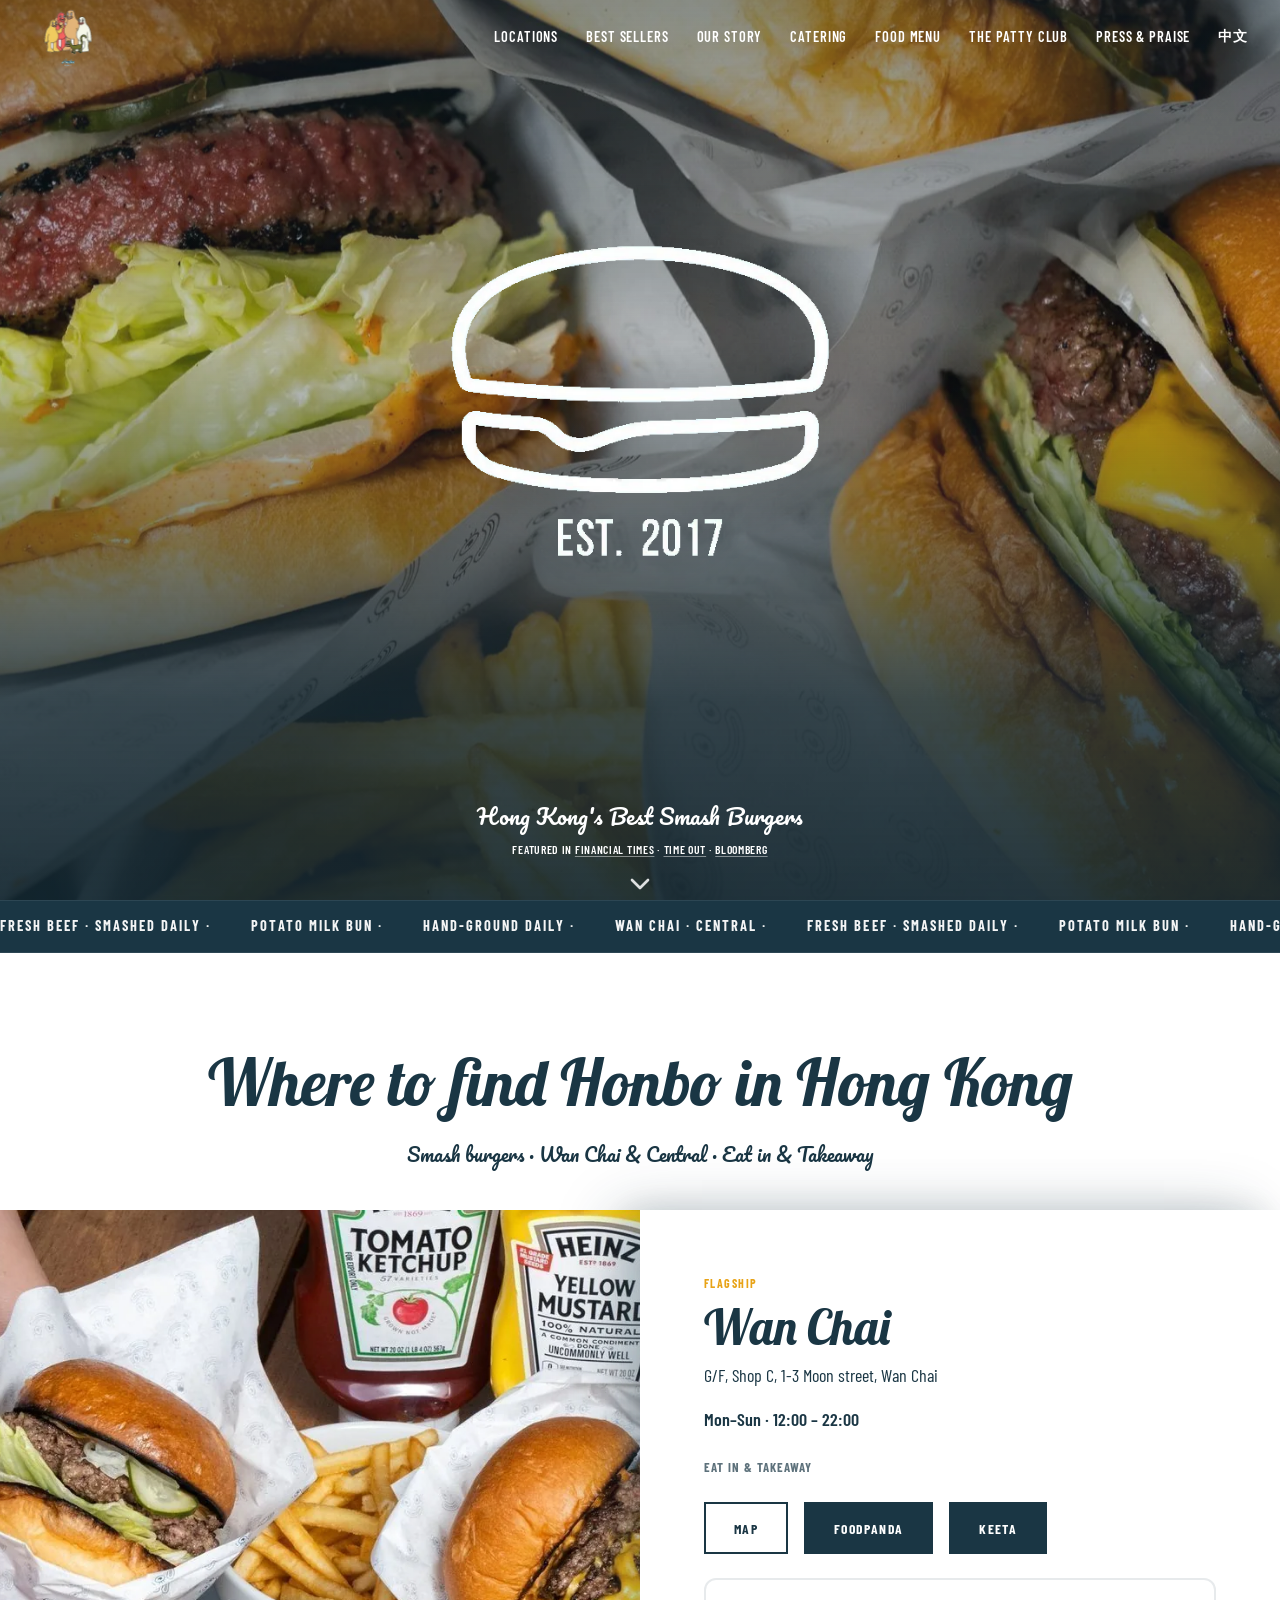
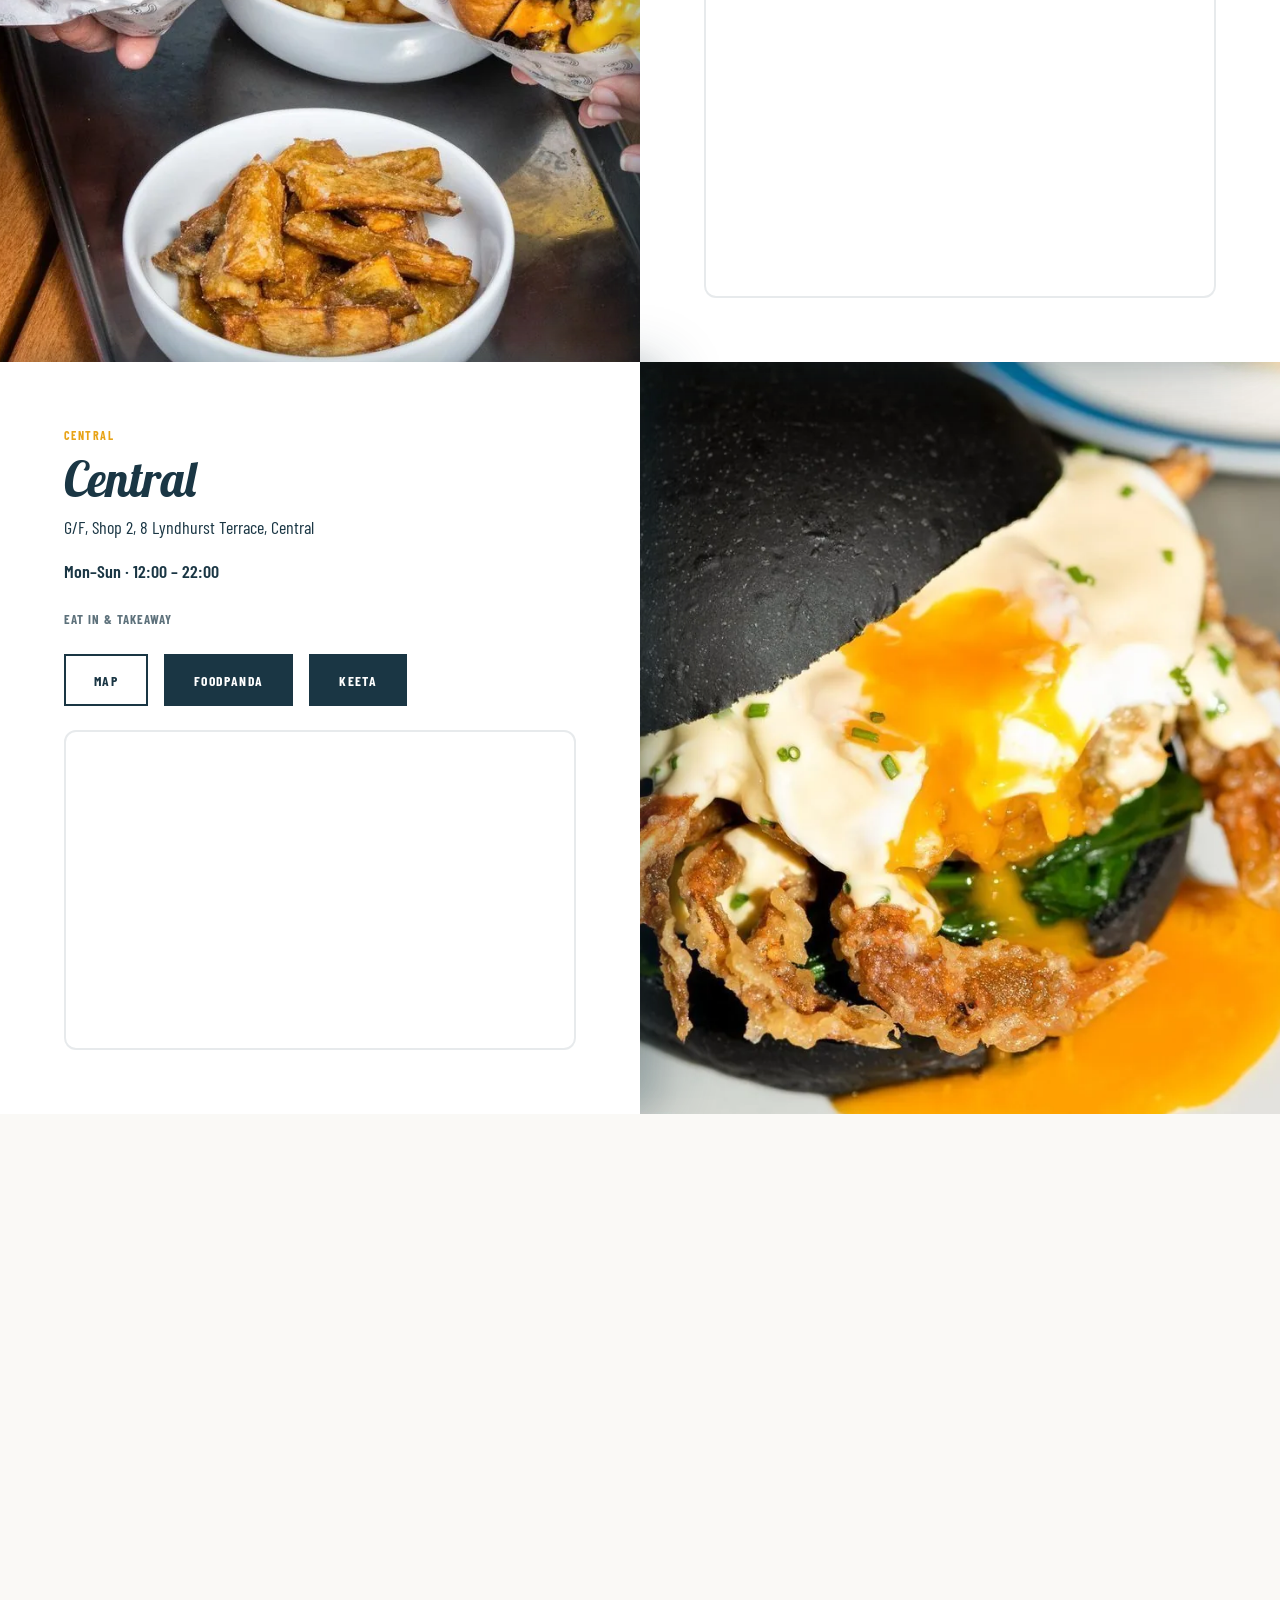
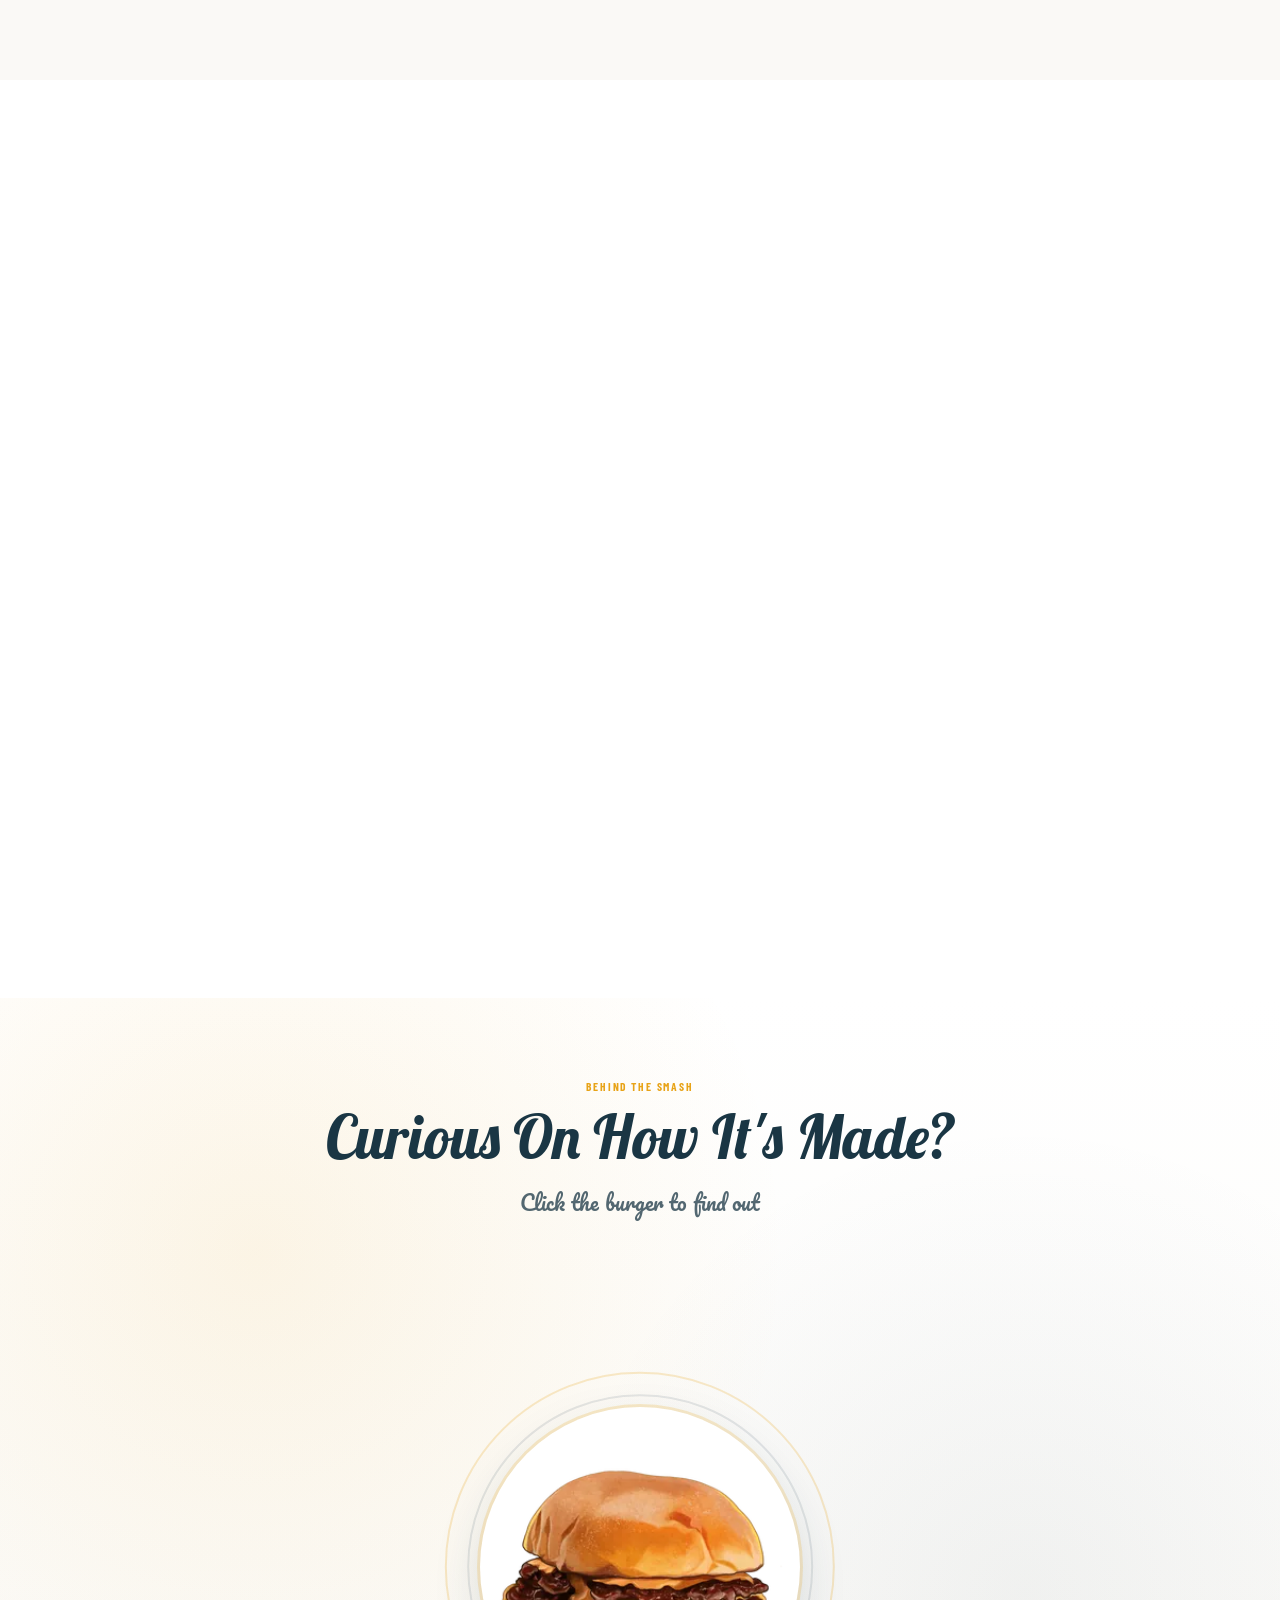
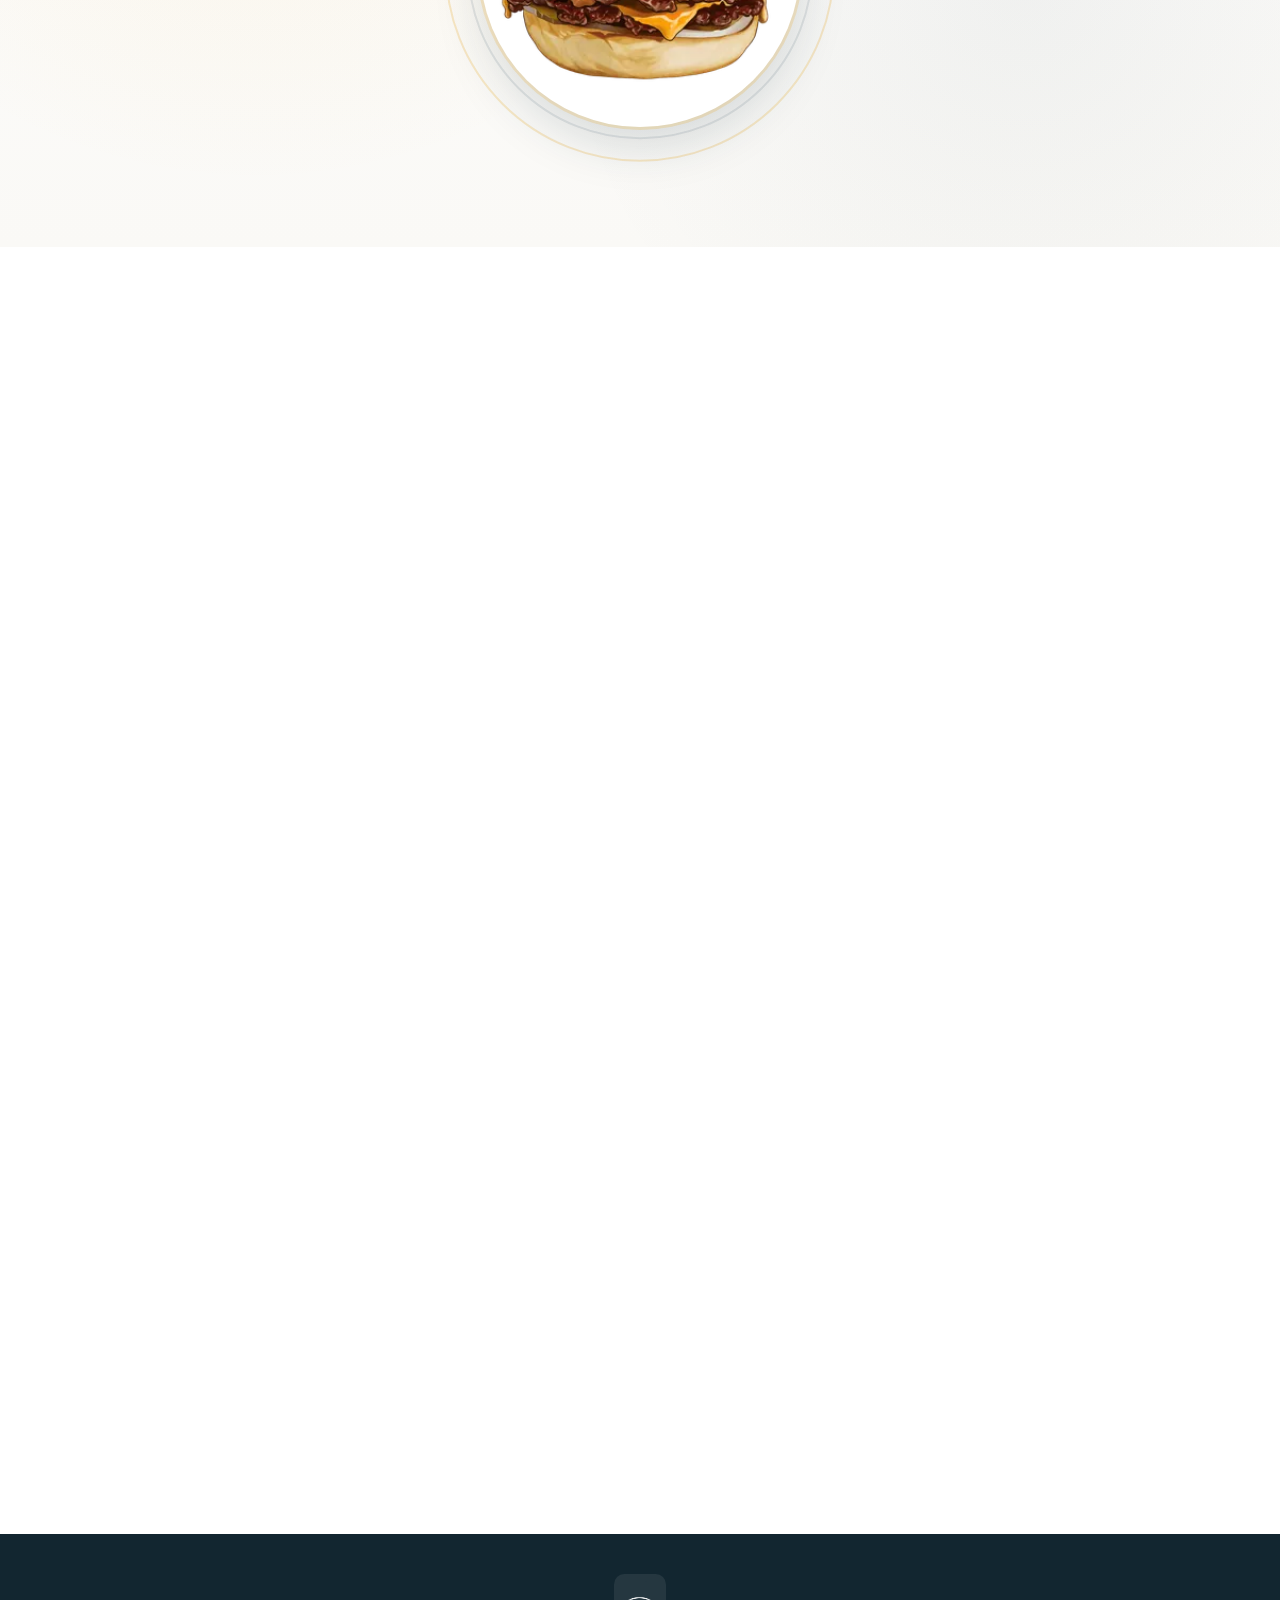
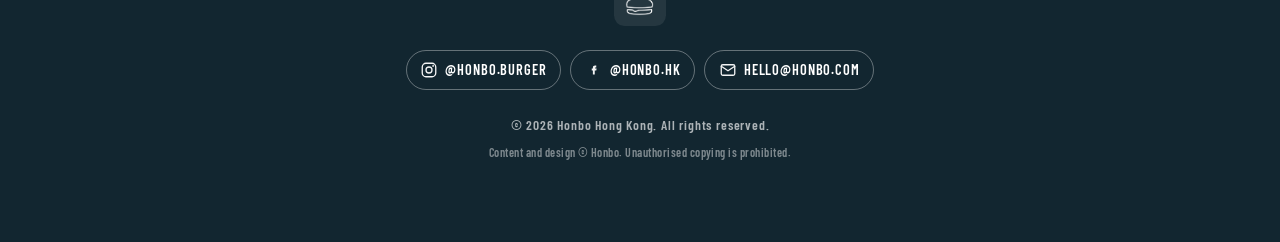
==== commit 0d37de24: "Add burger detail popup and fade pager for bestsellers. Removes prices, shows ingredients on click, " ====
--- a/docs/index.html
+++ b/docs/index.html
@@ -34,13 +34,13 @@
   <link rel="apple-touch-icon" href="assets/brand/honbo-logo-blue.png" />
   <link rel="preload" href="assets/photos/hero.webp" as="image" type="image/webp" fetchpriority="high" />
   <link rel="preload" href="assets/brand/New_logo.webp" as="image" type="image/webp" />
-  <link rel="preload" href="css/styles.min.css?v=84" as="style" />
+  <link rel="preload" href="css/styles.min.css?v=88" as="style" />
   <link rel="preconnect" href="https://fonts.googleapis.com" />
   <link rel="preconnect" href="https://fonts.gstatic.com" crossorigin />
   <link rel="dns-prefetch" href="https://maps.google.com" />
   <link rel="stylesheet" href="https://fonts.googleapis.com/css2?family=Barlow+Condensed:wght@400;600;700&family=Lobster&family=Pacifico&family=Noto+Sans+TC:wght@400;700&display=swap" media="print" onload="this.media='all'" />
   <noscript><link rel="stylesheet" href="https://fonts.googleapis.com/css2?family=Barlow+Condensed:wght@400;600;700&family=Lobster&family=Pacifico&family=Noto+Sans+TC:wght@400;700&display=swap" /></noscript>
-  <link rel="stylesheet" href="css/styles.min.css?v=84" />
+  <link rel="stylesheet" href="css/styles.min.css?v=88" />
   <script type="application/ld+json">
   {
     "@context": "https://schema.org",
@@ -462,92 +462,98 @@
       <div class="section-block__header">
         <h2 class="section-block__title" id="bestsellers-heading">Best Seller Smash Burgers</h2>
         <p class="section-block__subtitle">Honbo menu favourites in Hong Kong</p>
-        <p class="carousel-hint">Swipe or scroll sideways</p>
-      </div>
-      <div class="horizontal-carousel loop-track--bestsellers horizontal-carousel--infinite" tabindex="0" aria-label="Best sellers menu carousel">
-        <div class="horizontal-carousel__track">
-          <div class="loop-track__set">
-            <article class="menu-card">
+        <p class="carousel-hint">Swipe for more</p>
+      </div>
+      <div class="burger-pager" tabindex="0" aria-roledescription="carousel" aria-label="Best sellers menu">
+        <div class="burger-pager__stage">
+          <div class="burger-pager__page is-active" data-page="0">
+            <article class="menu-card" role="button" tabindex="0" aria-haspopup="dialog" data-burger-name="Honbo" data-burger-desc="Our signature smash — thin patties, house sauce, American cheese." data-burger-ingredients="Potato Milk Bun|American Beef|American Cheese|Secret House Sauce|Pickles|White Onions|Lettuce">
               <div class="menu-card__art"><picture><source srcset="assets/menu/Honbo.webp" type="image/webp" /><img src="assets/menu/Honbo.PNG" alt="Honbo signature burger" width="400" height="400" loading="lazy" decoding="async" /></picture></div>
-              <div class="menu-card__info"><h3>Honbo</h3><p>Our signature smash — thin patties, house sauce, American cheese.</p><span class="price-badge">98</span></div>
-            </article>
-            <article class="menu-card">
+              <div class="menu-card__info"><h3>Honbo</h3><p>Our signature smash — thin patties, house sauce, American cheese.</p></div>
+            </article>
+            <article class="menu-card" role="button" tabindex="0" aria-haspopup="dialog" data-burger-name="Honbo 1.5" data-burger-desc="Extra patty, same signature style — the crowd favourite." data-burger-ingredients="Potato Milk Bun|x3 American Beef|American Cheese|Secret House Sauce|Pickles|White Onions|Lettuce">
               <div class="menu-card__art"><picture><source srcset="assets/menu/Honbo15.webp" type="image/webp" /><img src="assets/menu/Honbo15.PNG" alt="Honbo 1.5" width="400" height="400" loading="lazy" decoding="async" /></picture></div>
-              <div class="menu-card__info"><h3>Honbo 1.5</h3><p>Extra patty, same signature style — the crowd favourite.</p><span class="price-badge">118</span></div>
-            </article>
-            <article class="menu-card">
+              <div class="menu-card__info"><h3>Honbo 1.5</h3><p>Extra patty, same signature style — the crowd favourite.</p></div>
+            </article>
+            <article class="menu-card" role="button" tabindex="0" aria-haspopup="dialog" data-burger-name="Honbo 2.0" data-burger-desc="Four crispy-edged patties, cheese, pickles, onion, house sauce." data-burger-ingredients="Potato Milk Bun|x4 American Beef|American Cheese|Secret House Sauce|Pickles|White Onions">
               <div class="menu-card__art"><picture><source srcset="assets/menu/Honbo20.webp" type="image/webp" /><img src="assets/menu/Honbo20.PNG" alt="Honbo 2.0" width="400" height="400" loading="lazy" decoding="async" /></picture></div>
-              <div class="menu-card__info"><h3>Honbo 2.0</h3><p>Four crispy-edged patties, cheese, pickles, onion, house sauce.</p><span class="price-badge">158</span></div>
-            </article>
-            <article class="menu-card">
+              <div class="menu-card__info"><h3>Honbo 2.0</h3><p>Four crispy-edged patties, cheese, pickles, onion, house sauce.</p></div>
+            </article>
+          </div>
+          <div class="burger-pager__page" data-page="1" aria-hidden="true">
+            <article class="menu-card" role="button" tabindex="-1" aria-haspopup="dialog" data-burger-name="Hamburger" data-burger-desc="No cheese, all beef — for the purist." data-burger-ingredients="Potato Milk Bun|American Beef|Pickles|White Onions|Lettuce|Secret House Sauce">
+              <div class="menu-card__art"><picture><source srcset="assets/menu/Hamburger.webp" type="image/webp" /><img src="assets/menu/Hamburger.PNG" alt="Hamburger" width="400" height="400" loading="lazy" decoding="async" /></picture></div>
+              <div class="menu-card__info"><h3>Hamburger</h3><p>No cheese, all beef — for the purist.</p></div>
+            </article>
+            <article class="menu-card" role="button" tabindex="-1" aria-haspopup="dialog" data-burger-name="Cheeseburger" data-burger-desc="Traditional thick patty, American cheese, done right." data-burger-ingredients="Potato Milk Bun|Thick American Beef|American Cheese|Pickles|White Onions|Lettuce">
+              <div class="menu-card__art"><picture><source srcset="assets/menu/Cheeseburger.webp" type="image/webp" /><img src="assets/menu/Cheeseburger.PNG" alt="Cheeseburger" width="400" height="400" loading="lazy" decoding="async" /></picture></div>
+              <div class="menu-card__info"><h3>Cheeseburger</h3><p>Traditional thick patty, American cheese, done right.</p></div>
+            </article>
+            <article class="menu-card" role="button" tabindex="-1" aria-haspopup="dialog" data-burger-name="Double Cheeseburger" data-burger-desc="Thick patties, classic style — 4 oz &amp; 6 oz options." data-burger-ingredients="Potato Milk Bun|2x Thick American Beef|American Cheese|Pickles|White Onions|Lettuce">
               <div class="menu-card__art"><picture><source srcset="assets/menu/Gold Standard.webp" type="image/webp" /><img src="assets/menu/Gold Standard.PNG" alt="Double cheeseburger" width="400" height="400" loading="lazy" decoding="async" /></picture></div>
-              <div class="menu-card__info"><h3>Double Cheeseburger</h3><p>Thick patties, classic style — 4 oz &amp; 6 oz options.</p><span class="price-badge">158</span></div>
-            </article>
-            <article class="menu-card">
-              <div class="menu-card__art"><picture><source srcset="assets/menu/Cheeseburger.webp" type="image/webp" /><img src="assets/menu/Cheeseburger.PNG" alt="Cheeseburger" width="400" height="400" loading="lazy" decoding="async" /></picture></div>
-              <div class="menu-card__info"><h3>Cheeseburger</h3><p>Traditional thick patty, American cheese, done right.</p><span class="price-badge">108</span></div>
-            </article>
-            <article class="menu-card">
-              <div class="menu-card__art"><picture><source srcset="assets/menu/TeriyakiChickenBurger.webp" type="image/webp" /><img src="assets/menu/TeriyakiChickenBurger.PNG" alt="Teriyaki burger" width="400" height="400" loading="lazy" decoding="async" /></picture></div>
-              <div class="menu-card__info"><h3>Teriyaki Burger</h3><p>Sweet, savoury, smashed to order — local twist.</p><span class="price-badge">118</span></div>
-            </article>
-            <article class="menu-card">
-              <div class="menu-card__art"><picture><source srcset="assets/menu/Hamburger.webp" type="image/webp" /><img src="assets/menu/Hamburger.PNG" alt="Hamburger" width="400" height="400" loading="lazy" decoding="async" /></picture></div>
-              <div class="menu-card__info"><h3>Hamburger</h3><p>No cheese, all beef — for the purist.</p><span class="price-badge">98</span></div>
-            </article>
-          </div>
+              <div class="menu-card__info"><h3>Double Cheeseburger</h3><p>Thick patties, classic style — 4 oz &amp; 6 oz options.</p></div>
+            </article>
+          </div>
+        </div>
+        <div class="burger-pager__nav" aria-hidden="false">
+          <button type="button" class="burger-pager__btn burger-pager__btn--prev" aria-label="Previous burgers">‹</button>
+          <div class="burger-pager__dots" role="tablist" aria-label="Burger pages"></div>
+          <button type="button" class="burger-pager__btn burger-pager__btn--next" aria-label="Next burgers">›</button>
         </div>
       </div>
       <p class="bestsellers-section__menu-link">
         <a href="#menu" data-view="menu">Hungry for more? <span>Check out the full menu here</span></a>
       </p>
-      <p class="bestsellers-section__footnote">Prices in HKD · Full menu in-store</p>
+      <p class="bestsellers-section__footnote">Tap a burger for ingredients · Full menu in-store</p>
     </section>
 
     <section class="bestsellers-section" data-lang="zh" aria-labelledby="bestsellers-heading-zh">
       <div class="section-block__header">
         <h2 class="section-block__title" id="bestsellers-heading-zh">招牌壓扁漢堡</h2>
         <p class="section-block__subtitle">Honbo 人氣之選</p>
-        <p class="carousel-hint">左右滑動瀏覽</p>
-      </div>
-      <div class="horizontal-carousel loop-track--bestsellers horizontal-carousel--infinite" tabindex="0" aria-label="招牌漢堡餐牌">
-        <div class="horizontal-carousel__track">
-          <div class="loop-track__set">
-            <article class="menu-card">
+        <p class="carousel-hint">左右滑動睇多啲</p>
+      </div>
+      <div class="burger-pager" tabindex="0" aria-roledescription="carousel" aria-label="招牌漢堡餐牌">
+        <div class="burger-pager__stage">
+          <div class="burger-pager__page is-active" data-page="0">
+            <article class="menu-card" role="button" tabindex="0" aria-haspopup="dialog" data-burger-name="漢堡" data-burger-desc="招牌壓扁漢堡 — 薄肉餅、自家醬汁、美式芝士。" data-burger-ingredients="薯仔包|美式牛肉|美式芝士|秘製家醬|酸黃瓜|白洋蔥|生菜" data-ingredients-label="配料">
               <div class="menu-card__art"><picture><source srcset="assets/menu/Honbo.webp" type="image/webp" /><img src="assets/menu/Honbo.PNG" alt="Honbo 漢堡" width="400" height="400" loading="lazy" decoding="async" /></picture></div>
-              <div class="menu-card__info"><h3>漢堡</h3><p>招牌壓扁漢堡 — 薄肉餅、自家醬汁、美式芝士。</p><span class="price-badge">98</span></div>
-            </article>
-            <article class="menu-card">
+              <div class="menu-card__info"><h3>漢堡</h3><p>招牌壓扁漢堡 — 薄肉餅、自家醬汁、美式芝士。</p></div>
+            </article>
+            <article class="menu-card" role="button" tabindex="0" aria-haspopup="dialog" data-burger-name="漢堡 1.5" data-burger-desc="加多層肉餅，同樣招牌風味 — 人氣之選。" data-burger-ingredients="薯仔包|美式牛肉 x3|美式芝士|秘製家醬|酸黃瓜|白洋蔥|生菜" data-ingredients-label="配料">
               <div class="menu-card__art"><picture><source srcset="assets/menu/Honbo15.webp" type="image/webp" /><img src="assets/menu/Honbo15.PNG" alt="漢堡 1.5" width="400" height="400" loading="lazy" decoding="async" /></picture></div>
-              <div class="menu-card__info"><h3>漢堡 1.5</h3><p>加多層肉餅，同樣招牌風味 — 人氣之選。</p><span class="price-badge">118</span></div>
-            </article>
-            <article class="menu-card">
+              <div class="menu-card__info"><h3>漢堡 1.5</h3><p>加多層肉餅，同樣招牌風味 — 人氣之選。</p></div>
+            </article>
+            <article class="menu-card" role="button" tabindex="0" aria-haspopup="dialog" data-burger-name="漢堡 2.0" data-burger-desc="四層脆邊肉餅、芝士、酸黃瓜、洋蔥、自家醬汁。" data-burger-ingredients="薯仔包|美式牛肉 x4|美式芝士|秘製家醬|酸黃瓜|白洋蔥" data-ingredients-label="配料">
               <div class="menu-card__art"><picture><source srcset="assets/menu/Honbo20.webp" type="image/webp" /><img src="assets/menu/Honbo20.PNG" alt="漢堡 2.0" width="400" height="400" loading="lazy" decoding="async" /></picture></div>
-              <div class="menu-card__info"><h3>漢堡 2.0</h3><p>四層脆邊肉餅、芝士、酸黃瓜、洋蔥、自家醬汁。</p><span class="price-badge">158</span></div>
-            </article>
-            <article class="menu-card">
+              <div class="menu-card__info"><h3>漢堡 2.0</h3><p>四層脆邊肉餅、芝士、酸黃瓜、洋蔥、自家醬汁。</p></div>
+            </article>
+          </div>
+          <div class="burger-pager__page" data-page="1" aria-hidden="true">
+            <article class="menu-card" role="button" tabindex="-1" aria-haspopup="dialog" data-burger-name="純肉漢堡" data-burger-desc="無芝士，純牛肉 — 留俾原味派。" data-burger-ingredients="薯仔包|美式牛肉|酸黃瓜|白洋蔥|生菜|秘製家醬" data-ingredients-label="配料">
+              <div class="menu-card__art"><picture><source srcset="assets/menu/Hamburger.webp" type="image/webp" /><img src="assets/menu/Hamburger.PNG" alt="純肉漢堡" width="400" height="400" loading="lazy" decoding="async" /></picture></div>
+              <div class="menu-card__info"><h3>純肉漢堡</h3><p>無芝士，純牛肉 — 留俾原味派。</p></div>
+            </article>
+            <article class="menu-card" role="button" tabindex="-1" aria-haspopup="dialog" data-burger-name="芝士堡" data-burger-desc="傳統厚肉餅配美式芝士，簡單到位。" data-burger-ingredients="薯仔包|厚美式牛肉|美式芝士|酸黃瓜|白洋蔥|生菜" data-ingredients-label="配料">
+              <div class="menu-card__art"><picture><source srcset="assets/menu/Cheeseburger.webp" type="image/webp" /><img src="assets/menu/Cheeseburger.PNG" alt="芝士堡" width="400" height="400" loading="lazy" decoding="async" /></picture></div>
+              <div class="menu-card__info"><h3>芝士堡</h3><p>傳統厚肉餅配美式芝士，簡單到位。</p></div>
+            </article>
+            <article class="menu-card" role="button" tabindex="-1" aria-haspopup="dialog" data-burger-name="雙層芝士堡" data-burger-desc="厚肉餅經典做法 — 4 oz 及 6 oz 選擇。" data-burger-ingredients="薯仔包|厚美式牛肉 x2|美式芝士|酸黃瓜|白洋蔥|生菜" data-ingredients-label="配料">
               <div class="menu-card__art"><picture><source srcset="assets/menu/Gold Standard.webp" type="image/webp" /><img src="assets/menu/Gold Standard.PNG" alt="雙層芝士堡" width="400" height="400" loading="lazy" decoding="async" /></picture></div>
-              <div class="menu-card__info"><h3>雙層芝士堡</h3><p>厚肉餅經典做法 — 4 oz 及 6 oz 選擇。</p><span class="price-badge">158</span></div>
-            </article>
-            <article class="menu-card">
-              <div class="menu-card__art"><picture><source srcset="assets/menu/Cheeseburger.webp" type="image/webp" /><img src="assets/menu/Cheeseburger.PNG" alt="芝士堡" width="400" height="400" loading="lazy" decoding="async" /></picture></div>
-              <div class="menu-card__info"><h3>芝士堡</h3><p>傳統厚肉餅配美式芝士，簡單到位。</p><span class="price-badge">108</span></div>
-            </article>
-            <article class="menu-card">
-              <div class="menu-card__art"><picture><source srcset="assets/menu/TeriyakiChickenBurger.webp" type="image/webp" /><img src="assets/menu/TeriyakiChickenBurger.PNG" alt="照燒漢堡" width="400" height="400" loading="lazy" decoding="async" /></picture></div>
-              <div class="menu-card__info"><h3>照燒漢堡</h3><p>甜鹹照燒風味，即叫即壓 — 本地特色。</p><span class="price-badge">118</span></div>
-            </article>
-            <article class="menu-card">
-              <div class="menu-card__art"><picture><source srcset="assets/menu/Hamburger.webp" type="image/webp" /><img src="assets/menu/Hamburger.PNG" alt="純肉漢堡" width="400" height="400" loading="lazy" decoding="async" /></picture></div>
-              <div class="menu-card__info"><h3>純肉漢堡</h3><p>無芝士，純牛肉 — 留俾原味派。</p><span class="price-badge">98</span></div>
-            </article>
-          </div>
+              <div class="menu-card__info"><h3>雙層芝士堡</h3><p>厚肉餅經典做法 — 4 oz 及 6 oz 選擇。</p></div>
+            </article>
+          </div>
+        </div>
+        <div class="burger-pager__nav" aria-hidden="false">
+          <button type="button" class="burger-pager__btn burger-pager__btn--prev" aria-label="上一頁">‹</button>
+          <div class="burger-pager__dots" role="tablist" aria-label="漢堡頁面"></div>
+          <button type="button" class="burger-pager__btn burger-pager__btn--next" aria-label="下一頁">›</button>
         </div>
       </div>
       <p class="bestsellers-section__menu-link">
         <a href="#menu" data-view="menu">想食多啲？<span>睇完整餐牌</span></a>
       </p>
-      <p class="bestsellers-section__footnote">價錢以港元為準 · 完整餐牌請到店查詢</p>
+      <p class="bestsellers-section__footnote">撳個漢堡睇配料 · 完整餐牌請到店查詢</p>
     </section>
     </div>
 
@@ -1043,6 +1049,22 @@
 
   <div class="copy-toast" id="copy-toast" role="status" aria-live="polite">Phone number copied · 電話號碼已複製</div>
 
-  <script src="js/app.min.js?v=53" defer></script>
+  <div class="burger-modal" id="burger-modal" hidden aria-hidden="true">
+    <div class="burger-modal__backdrop" data-burger-close tabindex="-1"></div>
+    <div class="burger-modal__dialog" role="dialog" aria-modal="true" aria-labelledby="burger-modal-title">
+      <button type="button" class="burger-modal__close" data-burger-close aria-label="Close">
+        <span aria-hidden="true">&times;</span>
+      </button>
+      <div class="burger-modal__media">
+        <img id="burger-modal-img" src="" alt="" width="400" height="400" decoding="async" />
+      </div>
+      <h3 class="burger-modal__title" id="burger-modal-title"></h3>
+      <p class="burger-modal__desc" id="burger-modal-desc"></p>
+      <p class="burger-modal__label" id="burger-modal-label">Ingredients</p>
+      <ul class="burger-modal__ingredients" id="burger-modal-ingredients"></ul>
+    </div>
+  </div>
+
+  <script src="js/app.min.js?v=56" defer></script>
 </body>
 </html>
--- a/docs/css/styles.min.css
+++ b/docs/css/styles.min.css
@@ -1 +1 @@
-:root{--honbo-navy:#1a3644;--honbo-navy-dark:#122630;--honbo-cream:#faf9f6;--honbo-white:#ffffff;--honbo-cheese:#e8a317;--font-script:"Lobster",cursive;--font-subtitle:"Pacifico",cursive;--font-body:"Barlow Condensed","Arial Narrow",sans-serif;--font-zh:"Noto Sans TC",sans-serif;--header-h:72px;--space-xs:0.5rem;--space-sm:1rem;--space-md:1.5rem;--space-lg:2.5rem;--space-xl:clamp(3rem,8vw,5rem);--radius:12px;--ease-out:cubic-bezier(0.22,1,0.36,1);--transition:0.4s var(--ease-out);}*,*::before,*::after{box-sizing:border-box;}html{scroll-behavior:auto;scroll-padding-top:var(--header-h);}body.is-scroll-animating{overflow-anchor:none;}section[id],#main>div[id]{scroll-margin-top:var(--header-h);}body{margin:0;font-family:var(--font-body);font-size:clamp(1rem,2vw,1.125rem);line-height:1.55;color:var(--honbo-navy);background:var(--honbo-white);-webkit-font-smoothing:antialiased;overflow-x:hidden;}body.is-menu-open{overflow:hidden;}.locations,.gallery-section,.bestsellers-section,.origin,.catering,.blog-reviews{content-visibility:auto;contain-intrinsic-size:auto 640px;}img{max-width:100%;height:auto;display:block;}a{color:inherit;text-decoration-thickness:1px;text-underline-offset:3px;}.sr-only{position:absolute;width:1px;height:1px;padding:0;margin:-1px;overflow:hidden;clip:rect(0,0,0,0);white-space:nowrap;border:0;}.skip-link{position:absolute;top:-100%;left:var(--space-sm);z-index:1000;padding:0.5rem 1rem;background:var(--honbo-navy);color:var(--honbo-white);border-radius:4px;}.skip-link:focus{top:var(--space-sm);}.site-header{position:fixed;top:0;left:0;right:0;z-index:200;height:var(--header-h);overflow:visible;transition:background var(--transition),box-shadow var(--transition);}.site-header.is-scrolled{background:rgba(255,255,255,0.96);box-shadow:0 1px 0 rgba(26,54,68,0.08);}body.is-menu-open .site-header,body.is-menu-open .site-header.is-scrolled{background:transparent;box-shadow:none;}.nav{display:flex;align-items:center;justify-content:space-between;height:100%;max-width:1280px;margin:0 auto;padding:0 clamp(1rem,4vw,2rem);}.nav__logo{display:block;flex-shrink:0;width:clamp(52px,11vw,72px);height:clamp(52px,11vw,72px);line-height:0;text-decoration:none;}.nav__logo-img{display:block;width:100%;height:100%;margin:0;}.nav__logo-img img{display:block;width:100%;height:100%;object-fit:contain;}.nav__menu a,.nav__menu-lang-btn{display:inline-block;font-family:var(--font-body);font-weight:600;font-size:clamp(0.75rem,1.8vw,0.9rem);letter-spacing:0.06em;text-transform:uppercase;text-decoration:none;color:var(--honbo-white);line-height:1.2;transition:color var(--transition),opacity var(--transition);}.nav__menu-lang-btn{appearance:none;border:0;background:none;padding:0;margin:0;cursor:pointer;}.nav__menu-lang{display:flex;align-items:center;}.site-header.is-scrolled~.site-nav .nav__menu a,.site-header.is-scrolled~.site-nav .nav__menu-lang-btn{color:var(--honbo-navy);}.nav__menu a:hover,.nav__menu a:focus-visible,.nav__menu-lang-btn:hover,.nav__menu-lang-btn:focus-visible{opacity:0.78;}body:not(.is-lang-zh) [data-lang="zh"]{display:none !important;}body.is-lang-zh [data-lang="en"]{display:none !important;}body.is-lang-switching #view-home,body.is-lang-switching .site-footer{opacity:0.72;transition:opacity 0.2s var(--ease-out);}.origin__body{max-width:40rem;margin:0 auto var(--space-lg);font-size:1.08rem;line-height:1.7;text-align:center;}.origin__body p{margin:0;}.origin__body p+p{margin-top:1.15rem;}.origin__body--zh{font-family:var(--font-zh);line-height:1.85;max-width:36rem;}.bestsellers-section[data-lang="zh"] .menu-card__info h3{font-family:var(--font-zh);font-size:1.35rem;font-weight:700;}.bestsellers-section[data-lang="zh"] .menu-card__info p{font-family:var(--font-zh);}.location-panel__name--zh{font-family:var(--font-zh);}.site-nav{position:fixed;top:0;left:50%;z-index:201;width:100%;max-width:1280px;height:var(--header-h);transform:translateX(-50%);display:flex;align-items:center;justify-content:flex-end;padding:0 clamp(1rem,4vw,2rem);pointer-events:none;}.nav__menu{display:flex;gap:clamp(0.75rem,2.5vw,1.75rem);list-style:none;margin:0;padding:0;pointer-events:auto;}.nav__toggle{display:none;flex-direction:column;justify-content:center;gap:5px;width:44px;height:44px;padding:0;border:none;background:transparent;cursor:pointer;}.nav__toggle-bar{display:block;width:22px;height:2px;margin:0 auto;background:var(--honbo-white);border-radius:1px;transition:var(--transition);}.site-header.is-scrolled .nav__toggle-bar{background:var(--honbo-navy);}.nav__toggle[aria-expanded="true"] .nav__toggle-bar:nth-child(1){transform:translateY(7px) rotate(45deg);}.nav__toggle[aria-expanded="true"] .nav__toggle-bar:nth-child(2){opacity:0;}.nav__toggle[aria-expanded="true"] .nav__toggle-bar:nth-child(3){transform:translateY(-7px) rotate(-45deg);}.btn{display:inline-block;padding:0.85rem 1.75rem;font-family:var(--font-body);font-weight:700;font-size:0.85rem;letter-spacing:0.1em;text-transform:uppercase;text-decoration:none;border:2px solid var(--honbo-navy);transition:var(--transition);cursor:pointer;}.btn--primary{background:var(--honbo-navy);color:var(--honbo-white);}.btn--primary:hover{background:var(--honbo-navy-dark);color:var(--honbo-white);}.btn--outline{background:transparent;color:var(--honbo-navy);}.btn--outline:hover{background:var(--honbo-navy);color:var(--honbo-white);}.btn--light{background:var(--honbo-white);color:var(--honbo-navy);border-color:var(--honbo-white);}.btn--light:hover{background:var(--honbo-cheese);border-color:var(--honbo-cheese);}.hero-parallax{--hero-content-width:min(92vw,22rem);--hero-icon-size:min(94vw,26rem);--hero-tagline-size:clamp(0.98rem,4.2vw,1.2rem);--hero-tagline-zh-size:clamp(0.72rem,3.4vw,0.88rem);--hero-proof-size:0.62rem;--hero-logo-gap:clamp(0.65rem,2.5vh,1.25rem);--hero-text-gap:0.35rem;--hero-footer-gap:0.5rem;--hero-arrow-space:calc(0.85rem+env(safe-area-inset-bottom,0px));position:relative;display:flex;flex-direction:column;align-items:center;justify-content:flex-end;gap:var(--hero-logo-gap);min-height:100svh;min-height:100dvh;padding:calc(var(--header-h)+0.35rem) clamp(0.85rem,4vw,1.25rem) var(--hero-arrow-space);overflow:hidden;text-align:center;color:var(--honbo-white);}.hero-parallax__bg{position:absolute;inset:-8%;z-index:0;will-change:transform;}.hero-parallax__bg picture{display:block;width:100%;height:100%;}.hero-parallax__bg img{width:100%;height:100%;object-fit:cover;object-position:center 42%;}.hero-parallax__overlay{position:absolute;inset:0;z-index:1;background:linear-gradient( to bottom,rgba(18,38,48,0.5) 0%,rgba(18,38,48,0.22) 38%,rgba(18,38,48,0.82) 78%,rgba(18,38,48,0.92) 100% );}.hero-parallax__content{position:relative;z-index:2;width:100%;max-width:100%;margin-inline:auto;display:flex;flex-direction:column;align-items:center;text-align:center;}.hero-parallax__footer{position:relative;z-index:2;width:100%;display:flex;flex-direction:column;align-items:center;gap:var(--hero-footer-gap);text-align:center;flex-shrink:0;}.hero-parallax__meta{margin:0;font-weight:600;letter-spacing:0.12em;text-transform:uppercase;font-size:clamp(0.68rem,1.8vw,0.78rem);opacity:0.92;}.hero-parallax__brand{width:var(--hero-icon-size);max-width:calc(100vw - 2rem);margin-inline:auto;display:flex;justify-content:center;flex-shrink:0;}.hero-parallax__title{width:100%;margin:0;line-height:0;text-align:center;}.hero-parallax__logo-frame{display:flex;justify-content:center;width:100%;margin-inline:auto;line-height:0;}.hero-parallax__logo-frame picture{display:block;width:100%;line-height:0;}.hero-parallax__icon{display:block;width:100%;height:auto;margin-inline:auto;object-fit:contain;object-position:center center;filter:drop-shadow(0 8px 32px rgba(0,0,0,0.35));}.hero-parallax__copy{display:flex;flex-direction:column;align-items:center;gap:var(--hero-text-gap);width:var(--hero-content-width);max-width:100%;margin:0;margin-inline:auto;}.hero-parallax__tagline{margin:0;font-family:var(--font-subtitle);font-size:var(--hero-tagline-size);line-height:1.35;max-width:28ch;text-align:center;}.hero-parallax__tagline-zh{margin:0;font-family:var(--font-zh);font-size:var(--hero-tagline-zh-size);font-weight:700;line-height:1.5;opacity:0.95;max-width:36ch;text-align:center;}.hero-parallax__proof{margin:0;padding:0;font-size:var(--hero-proof-size);font-weight:600;letter-spacing:0.06em;text-transform:uppercase;line-height:1.5;opacity:0.9;text-align:center;width:100%;}.hero-parallax__proof a{color:var(--honbo-white);text-decoration:underline;text-decoration-color:rgba(255,255,255,0.45);text-underline-offset:0.2em;transition:color var(--transition),text-decoration-color var(--transition);}.hero-parallax__proof a:hover{color:var(--honbo-cheese);text-decoration-color:var(--honbo-cheese);}.hero-parallax__bottom{position:relative;width:var(--hero-content-width);max-width:100%;margin:0;margin-inline:auto;display:flex;flex-direction:column;align-items:center;gap:var(--hero-footer-gap);text-align:center;}.hero-parallax__scroll{position:relative;display:flex;align-items:center;justify-content:center;color:var(--honbo-white);text-decoration:none;opacity:0.85;transition:opacity var(--transition);line-height:0;}.hero-parallax__scroll-label{font-size:0.65rem;font-weight:700;letter-spacing:0.18em;text-transform:uppercase;}.hero-parallax__scroll:hover{opacity:1;}.hero-parallax__arrow{animation:arrow-bounce 2s ease-in-out infinite;}@keyframes arrow-bounce{0%,100%{transform:translateY(0);opacity:0.85;}50%{transform:translateY(10px);opacity:1;}}@keyframes hero-enter{from{opacity:0;transform:translateY(14px);}to{opacity:1;transform:translateY(0);}}@media (prefers-reduced-motion:no-preference){.hero-parallax__title,.hero-parallax__meta,.hero-parallax__copy,.hero-parallax__proof{animation:hero-enter 0.65s ease forwards;opacity:0;}.hero-parallax__title{animation-delay:0.05s;}.hero-parallax__meta{animation-delay:0.15s;}.hero-parallax__copy{animation-delay:0.25s;}.hero-parallax__proof{animation-delay:0.35s;}}.reveal{opacity:0;transform:translate3d(0,28px,0);transition:opacity 0.65s cubic-bezier(0.22,1,0.36,1),transform 0.65s cubic-bezier(0.22,1,0.36,1);transition-delay:var(--reveal-delay,0s);will-change:opacity,transform;}.reveal--from-left{transform:translate3d(-36px,0,0);}.reveal--from-right{transform:translate3d(36px,0,0);}.reveal--scale{transform:translate3d(0,20px,0) scale(0.96);}.reveal.is-visible{opacity:1;transform:translate3d(0,0,0);}@media (prefers-reduced-motion:no-preference){.menu-card{transition:transform 0.28s cubic-bezier(0.22,1,0.36,1),box-shadow 0.28s ease,border-color 0.28s ease;}.menu-card:hover{transform:translateY(-5px);box-shadow:0 14px 32px rgba(26,54,68,0.12);}.gallery-card{transition:transform 0.35s ease;}.gallery-card:hover{transform:scale(1.02);}.gallery-card img{transition:transform 0.45s cubic-bezier(0.22,1,0.36,1);}.gallery-card:hover img{transform:scale(1.05);}.review-card{transition:transform 0.28s cubic-bezier(0.22,1,0.36,1),box-shadow 0.28s ease;}.review-card:hover{transform:translateY(-4px);box-shadow:0 12px 28px rgba(26,54,68,0.1);}.btn{transition:background var(--transition),color var(--transition),border-color var(--transition),transform 0.2s ease,box-shadow 0.2s ease;}.btn:hover{transform:translateY(-2px);}.btn:active{transform:translateY(0);}.location-panel__bg img{transition:transform 0.8s cubic-bezier(0.22,1,0.36,1);}.location-panel__media.reveal.is-visible .location-panel__bg img{transform:scale(1.04);}}.marquee-bar{background:var(--honbo-navy);color:var(--honbo-white);overflow:hidden;border-block:1px solid rgba(255,255,255,0.08);}.loop-track{overflow:hidden;width:100%;}.loop-track__inner{display:flex;width:max-content;animation:loop-scroll 30s linear infinite;will-change:transform;}.loop-track--marquee .loop-track__inner{animation-duration:22s;}.loop-track--marquee:hover .loop-track__inner{animation-play-state:paused;}.horizontal-carousel{overflow-x:auto;overflow-y:hidden;width:100%;-webkit-overflow-scrolling:touch;overscroll-behavior-x:contain;scroll-snap-type:x proximity;scrollbar-width:thin;scrollbar-color:var(--honbo-navy) transparent;cursor:grab;padding-bottom:var(--space-sm);}.horizontal-carousel.is-dragging{cursor:grabbing;scroll-snap-type:none;user-select:none;}.horizontal-carousel--infinite{scroll-snap-type:none;}.horizontal-carousel--infinite.is-looping{scroll-snap-type:none;scroll-behavior:auto;}.horizontal-carousel__track{display:flex;width:max-content;}.carousel-hint{margin:var(--space-xs) 0 0;font-size:0.75rem;letter-spacing:0.08em;text-transform:uppercase;opacity:0.5;}.loop-track__set{display:flex;flex-shrink:0;}@keyframes loop-scroll{from{transform:translateX(0);}to{transform:translateX(-50%);}}.loop-track--marquee{padding:0.9rem 0;}.loop-track--marquee .loop-track__set{gap:2.5rem;padding-right:2.5rem;}.loop-track--marquee .loop-track__set span{font-weight:700;letter-spacing:0.14em;text-transform:uppercase;font-size:clamp(0.75rem,2vw,0.9rem);white-space:nowrap;opacity:0.95;}.gallery-section{padding:var(--space-lg) 0 var(--space-xl);background:var(--honbo-cream);overflow:visible;}.bestsellers-section{padding:var(--space-xl) 0;background:var(--honbo-white);overflow:visible;}.section-block__header{text-align:center;padding:0 clamp(1rem,5vw,3rem) var(--space-md);}.section-block__label{font-weight:700;letter-spacing:0.12em;text-transform:uppercase;font-size:0.8rem;margin:0;opacity:0.65;}.section-block__title{font-family:var(--font-script);font-size:clamp(2.5rem,8vw,4.5rem);font-weight:400;margin:0;color:var(--honbo-navy);}.section-block__subtitle{font-family:var(--font-subtitle);font-size:clamp(1rem,2.5vw,1.2rem);margin:var(--space-xs) 0 0;}.loop-track--gallery .loop-track__set,.loop-track--bestsellers .loop-track__set{gap:clamp(1rem,3vw,1.5rem);padding-right:clamp(1rem,3vw,1.5rem);}.loop-track--gallery,.loop-track--bestsellers{mask-image:linear-gradient(90deg,transparent,#000 2%,#000 98%,transparent);padding-left:clamp(1rem,5vw,3rem);}.gallery-card{flex:0 0 min(88vw,480px);margin:0;overflow:hidden;border-radius:var(--radius);aspect-ratio:4 / 3;scroll-snap-align:start;}.gallery-card picture{display:block;width:100%;height:100%;}.gallery-card img{width:100%;height:100%;object-fit:cover;}.bestsellers-section__footnote{text-align:center;font-size:0.85rem;opacity:0.6;padding:var(--space-md) clamp(1rem,5vw,3rem) 0;letter-spacing:0.04em;}.bestsellers-section__menu-link{text-align:center;margin:var(--space-lg) 0 0;padding:0 clamp(1rem,5vw,3rem);}.bestsellers-section__menu-link a{display:inline-block;font-size:clamp(1rem,2.5vw,1.15rem);font-weight:600;letter-spacing:0.02em;color:var(--honbo-navy);text-decoration:none;transition:color 0.2s ease;}.bestsellers-section__menu-link a span{color:var(--honbo-cheese);text-decoration:underline;text-underline-offset:0.2em;text-decoration-thickness:2px;}.bestsellers-section__menu-link a:hover,.bestsellers-section__menu-link a:focus-visible{color:var(--honbo-cheese);}.bestsellers-section__menu-link a:focus-visible{outline:2px solid var(--honbo-cheese);outline-offset:4px;border-radius:4px;}.section-intro{text-align:center;padding:var(--space-xl) clamp(1rem,5vw,3rem) var(--space-lg);}.section-intro--light .section-intro__title,.section-intro--light .section-intro__subtitle{color:var(--honbo-white);}.section-intro__title{font-family:var(--font-script);font-size:clamp(2.25rem,7vw,4rem);font-weight:400;margin:0;}.section-intro__subtitle{font-family:var(--font-subtitle);font-size:clamp(0.95rem,2.5vw,1.2rem);margin:var(--space-xs) 0 0;}.locations{overflow:hidden;}.location-panel{display:grid;grid-template-columns:1fr 1fr;min-height:min(85vh,720px);}.location-panel--reverse .location-panel__media{order:2;}.location-panel--reverse .location-panel__body{order:1;}.location-panel__media{position:relative;overflow:hidden;min-height:360px;}.location-panel__bg{position:absolute;inset:0;}.location-panel__bg picture{display:block;width:100%;height:100%;}.location-panel__bg img{width:100%;height:100%;object-fit:cover;object-position:center center;}.location-panel__body{position:relative;z-index:2;display:flex;flex-direction:column;justify-content:center;padding:clamp(2rem,6vw,4rem);background:var(--honbo-white);box-shadow:-28px 0 56px -4px rgba(26,54,68,0.28),-12px 0 32px rgba(26,54,68,0.12);}.location-panel--reverse .location-panel__body{box-shadow:28px 0 56px -4px rgba(26,54,68,0.28),12px 0 32px rgba(26,54,68,0.12);}.location-panel__label{font-weight:700;letter-spacing:0.12em;text-transform:uppercase;font-size:0.75rem;margin:0 0 var(--space-xs);color:var(--honbo-cheese);}.location-panel__name{font-family:var(--font-script);font-size:clamp(2rem,5vw,3rem);font-weight:400;margin:0 0 var(--space-xs);line-height:1.1;}.location-panel__name span{font-family:var(--font-zh);font-size:0.45em;font-weight:500;margin-left:0.25em;}.location-panel__service{font-weight:700;letter-spacing:0.08em;font-size:0.8rem;margin:0 0 var(--space-md);opacity:0.7;}.location-panel address{font-style:normal;margin-bottom:var(--space-sm);line-height:1.6;}.location-panel__hours{margin:0 0 var(--space-md);font-weight:600;}.location-panel__actions{display:flex;flex-wrap:wrap;gap:var(--space-sm);margin-bottom:var(--space-md);}.location-panel__map{border-radius:var(--radius);overflow:hidden;aspect-ratio:16 / 10;border:2px solid rgba(26,54,68,0.1);}.location-panel__map iframe{width:100%;height:100%;border:0;}.menu-card{flex:0 0 min(78vw,280px);background:var(--honbo-cream);border-radius:var(--radius);padding:var(--space-md);border:1px solid rgba(26,54,68,0.06);text-align:center;scroll-snap-align:start;}.menu-card__art{margin-bottom:var(--space-sm);min-height:160px;display:flex;align-items:center;justify-content:center;}.menu-card__art picture{display:flex;align-items:center;justify-content:center;width:100%;}.menu-card__art img{max-height:180px;width:auto;margin:0 auto;object-fit:contain;filter:drop-shadow(0 8px 20px rgba(26,54,68,0.12));}.menu-card__info h3{font-family:var(--font-script);font-size:1.45rem;font-weight:400;margin:0 0 var(--space-xs);}.menu-card__info h3 span{display:block;font-family:var(--font-zh);font-size:0.85rem;font-weight:500;}.menu-card__info p{font-size:0.9rem;margin:0 0 var(--space-sm);opacity:0.85;line-height:1.45;}.price-badge{display:inline-flex;align-items:center;justify-content:center;width:48px;height:48px;border-radius:50%;background:var(--honbo-navy);color:var(--honbo-white);font-weight:700;}.anatomy-block{position:relative;padding:var(--space-xl) clamp(1rem,5vw,3rem);background:linear-gradient(180deg,var(--honbo-white) 0%,var(--honbo-cream) 100%);overflow:hidden;}.anatomy-block__bg{position:absolute;inset:0;background:radial-gradient(circle at 20% 30%,rgba(232,163,23,0.1),transparent 45%),radial-gradient(circle at 80% 70%,rgba(26,54,68,0.05),transparent 40%);pointer-events:none;}.anatomy-block__top{position:relative;z-index:2;display:grid;max-width:40rem;margin:0 auto var(--space-md);text-align:center;}.anatomy-block__intro,.anatomy-block__header{grid-area:1 / 1;transition:opacity 0.55s var(--ease-out),visibility 0.55s var(--ease-out),transform 0.55s var(--ease-out);}.anatomy-block__intro{opacity:1;visibility:visible;transform:translateY(0);}.anatomy-block__header{opacity:0;visibility:hidden;transform:translateY(10px);margin:0;}.anatomy-block.is-expanded .anatomy-block__intro{opacity:0;visibility:hidden;transform:translateY(-8px);pointer-events:none;}.anatomy-block.is-expanded .anatomy-block__header{opacity:1;visibility:visible;transform:translateY(0);}.anatomy-block__label{margin:0 0 var(--space-xs);font-size:0.72rem;font-weight:700;letter-spacing:0.16em;text-transform:uppercase;color:var(--honbo-cheese);}.anatomy-block__title{margin:0 0 var(--space-sm);font-family:var(--font-script);font-size:clamp(2.25rem,7vw,3.75rem);font-weight:400;line-height:1.1;color:var(--honbo-navy);}.anatomy-block__hint{margin:0;font-family:var(--font-subtitle);font-size:clamp(1.05rem,2.5vw,1.3rem);color:var(--honbo-navy);opacity:0.75;}.anatomy-block__stage{position:relative;z-index:1;width:100%;max-width:1100px;margin:0 auto;min-height:min(72vw,20rem);transition:min-height 0.85s var(--ease-out);}.anatomy-block.is-expanded .anatomy-block__stage{min-height:clamp(480px,68vh,700px);}.anatomy-block__glow{position:absolute;top:50%;left:50%;width:min(50%,400px);aspect-ratio:1;transform:translate(-50%,-50%);border-radius:50%;background:radial-gradient(circle,rgba(232,163,23,0.2) 0%,transparent 68%);opacity:0;pointer-events:none;z-index:0;}.anatomy-block.is-expanded .anatomy-block__glow{opacity:1;animation:anatomy-glow-breathe 4s ease-in-out 0.4s infinite;}@keyframes anatomy-glow-breathe{0%,100%{opacity:0.45;transform:translate(-50%,-50%) scale(1);}50%{opacity:0.8;transform:translate(-50%,-50%) scale(1.06);}}.anatomy-block__diagram{position:absolute;inset:0;z-index:1;opacity:0;pointer-events:none;transition:opacity 0.5s var(--ease-out);}.anatomy-block.is-expanded .anatomy-block__diagram{opacity:1;pointer-events:auto;}.anatomy-block__burger-wrap{position:absolute;top:50%;left:50%;z-index:3;width:min(72vw,20rem);aspect-ratio:1;transform:translate(-50%,-50%);}.anatomy-block__rings{position:absolute;inset:0;z-index:0;pointer-events:none;transition:opacity 0.4s ease;}.anatomy-block.is-expanded .anatomy-block__rings{opacity:0;}.anatomy-block__ring{position:absolute;top:50%;left:50%;border-radius:50%;border:2px solid rgba(232,163,23,0.4);transform:translate(-50%,-50%) scale(1);animation:anatomy-ring-expand 2.8s ease-out infinite;}.anatomy-block__ring--1{width:94%;aspect-ratio:1;height:auto;}.anatomy-block__ring--2{width:108%;aspect-ratio:1;height:auto;border-color:rgba(26,54,68,0.1);animation-delay:0.55s;}.anatomy-block__ring--3{width:122%;aspect-ratio:1;height:auto;border-color:rgba(232,163,23,0.22);animation-delay:1.1s;}@keyframes anatomy-ring-expand{0%{transform:translate(-50%,-50%) scale(0.96);opacity:0.65;}100%{transform:translate(-50%,-50%) scale(1.1);opacity:0;}}.anatomy-block__trigger{position:relative;z-index:1;display:block;width:100%;aspect-ratio:1;margin:0;padding:0.65rem;border:none;background:var(--honbo-white);border-radius:50%;cursor:pointer;box-shadow:0 0 0 3px rgba(232,163,23,0.2),0 20px 48px rgba(26,54,68,0.15);transition:transform 0.4s var(--ease-out),box-shadow 0.4s var(--ease-out);}.anatomy-block__trigger picture{display:block;width:100%;height:100%;animation:anatomy-burger-float 3.2s ease-in-out infinite;}.anatomy-block.is-expanded .anatomy-block__trigger picture{animation:none;}.anatomy-block__trigger:hover{transform:scale(1.03);}.anatomy-block__trigger:focus-visible{outline:3px solid var(--honbo-cheese);outline-offset:6px;}.anatomy-block.is-expanded .anatomy-block__trigger{animation:none;cursor:default;pointer-events:none;transform:scale(0.92);box-shadow:0 0 0 4px rgba(232,163,23,0.3),0 0 0 8px rgba(26,54,68,0.06),0 24px 56px rgba(26,54,68,0.18);}.anatomy-block__trigger img{display:block;width:100%;height:100%;aspect-ratio:1;border-radius:50%;object-fit:cover;}@keyframes anatomy-burger-float{0%,100%{transform:translateY(0);}50%{transform:translateY(-8px);}}.anatomy-block__footer{position:relative;z-index:2;max-width:42rem;margin:var(--space-lg) auto 0;text-align:center;max-height:0;opacity:0;overflow:hidden;transition:opacity 0.6s var(--ease-out) 0.5s,max-height 0.85s var(--ease-out) 0.3s,margin 0.85s var(--ease-out) 0.3s;}.anatomy-block.is-expanded .anatomy-block__footer{max-height:32rem;opacity:1;margin-top:var(--space-lg);}.anatomy-block .anatomy__lines{position:absolute;inset:0;width:100%;height:100%;pointer-events:none;z-index:0;}.anatomy-block .anatomy__stage,.anatomy-block__diagram{min-height:inherit;}.anatomy__line{stroke:var(--honbo-cheese);stroke-width:2.5;stroke-linecap:round;stroke-dasharray:520;stroke-dashoffset:520;opacity:0;filter:drop-shadow(0 0 6px rgba(232,163,23,0.35));transition:stroke-dashoffset 1s var(--ease-out),opacity 0.4s ease;}.anatomy-block .anatomy__callouts{position:absolute;inset:0;z-index:2;list-style:none;margin:0;padding:0;--orbit-radius:clamp(12.5rem,34vw,17rem);}.anatomy-callout{position:absolute;top:50%;left:50%;width:min(10.5rem,26vw);opacity:0;transform:translate(-50%,-50%) rotate(var(--orbit-angle,0deg)) translateY(calc(-1 * var(--orbit-radius))) rotate(calc(-1 * var(--orbit-angle,0deg))) scale(0.6);transform-origin:center center;}.anatomy-callout--top{--orbit-angle:0deg;}.anatomy-callout--top-right{--orbit-angle:60deg;}.anatomy-callout--right{--orbit-angle:120deg;}.anatomy-callout--bottom{--orbit-angle:180deg;}.anatomy-callout--bottom-left{--orbit-angle:240deg;}.anatomy-callout--top-left{--orbit-angle:300deg;}.anatomy-callout__card{padding:0.75rem 0.7rem 0.85rem;background:var(--honbo-white);border-radius:var(--radius);border:1px solid rgba(26,54,68,0.08);box-shadow:0 12px 32px rgba(26,54,68,0.1);transition:transform 0.35s var(--ease-out),box-shadow 0.35s var(--ease-out);}.anatomy-callout:hover .anatomy-callout__card{transform:translateY(-4px);box-shadow:0 18px 40px rgba(26,54,68,0.14);}.anatomy-callout__thumb{width:4.25rem;height:4.25rem;aspect-ratio:1;margin:0 auto 0.55rem;border-radius:50%;background:transparent;border:none;box-shadow:none;overflow:hidden;flex-shrink:0;}.anatomy-callout__thumb img{display:block;width:100%;height:100%;aspect-ratio:1;border-radius:50%;object-fit:cover;}.anatomy-callout__thumb--mystery{display:flex;align-items:center;justify-content:center;background:var(--honbo-cream);border:1px dashed rgba(26,54,68,0.16);}.anatomy-callout__mystery{font-family:var(--font-script);font-size:2rem;line-height:1;color:var(--honbo-cheese);}.anatomy-callout__title{margin:0;font-family:var(--font-body);font-size:0.75rem;font-weight:700;letter-spacing:0.04em;text-transform:none;line-height:1.3;color:var(--honbo-navy);}body.is-lang-zh .anatomy-callout__title{font-family:var(--font-zh);letter-spacing:0.06em;text-transform:none;font-size:0.9rem;}.anatomy__footer{display:grid;grid-template-columns:1fr minmax(12rem,16rem);gap:var(--space-lg);align-items:end;max-width:1100px;margin:var(--space-lg) auto 0;padding-top:var(--space-md);border-top:1px solid rgba(26,54,68,0.12);}.anatomy__footer.anatomy__copy{display:block;max-width:42rem;margin-inline:auto;text-align:center;}.anatomy__copy p{margin:0 0 var(--space-md);font-size:clamp(1rem,2.2vw,1.1rem);line-height:1.65;opacity:0.9;}.anatomy__copy p:last-child{margin-bottom:0;}body.is-lang-zh .anatomy__copy p{font-family:var(--font-zh);line-height:1.75;}.anatomy__quote{margin:0;font-family:Georgia,"Times New Roman",serif;font-size:clamp(1.05rem,2.2vw,1.35rem);font-style:italic;line-height:1.55;opacity:0.9;}.anatomy__quote p{margin:0;}.anatomy__fact{margin:0;text-align:right;}.anatomy__fact-num{display:block;font-size:clamp(3rem,8vw,4.5rem);font-weight:700;line-height:1;color:var(--honbo-cheese);letter-spacing:-0.04em;}.anatomy__fact-label{display:block;margin-top:0.35rem;font-size:0.72rem;font-weight:700;letter-spacing:0.08em;text-transform:uppercase;line-height:1.45;opacity:0.85;}.anatomy-block.is-expanded .anatomy-block__diagram.is-visible .anatomy__line{opacity:0.7;stroke-dashoffset:0;}.anatomy-block.is-expanded .anatomy-block__diagram.is-visible .anatomy__line:nth-child(1){transition-delay:0.35s;}.anatomy-block.is-expanded .anatomy-block__diagram.is-visible .anatomy__line:nth-child(2){transition-delay:0.45s;}.anatomy-block.is-expanded .anatomy-block__diagram.is-visible .anatomy__line:nth-child(3){transition-delay:0.55s;}.anatomy-block.is-expanded .anatomy-block__diagram.is-visible .anatomy__line:nth-child(4){transition-delay:0.65s;}.anatomy-block.is-expanded .anatomy-block__diagram.is-visible .anatomy__line:nth-child(5){transition-delay:0.75s;}.anatomy-block.is-expanded .anatomy-block__diagram.is-visible .anatomy__line:nth-child(6){transition-delay:0.85s;}.anatomy-block.is-expanded .anatomy-block__diagram.is-visible .anatomy-callout{animation:anatomy-callout-orbit-pop 0.8s var(--ease-out) forwards;}.anatomy-block.is-expanded .anatomy-block__diagram.is-visible .anatomy-callout--top{animation-delay:0.55s;}.anatomy-block.is-expanded .anatomy-block__diagram.is-visible .anatomy-callout--top-right{animation-delay:0.62s;}.anatomy-block.is-expanded .anatomy-block__diagram.is-visible .anatomy-callout--right{animation-delay:0.69s;}.anatomy-block.is-expanded .anatomy-block__diagram.is-visible .anatomy-callout--bottom{animation-delay:0.76s;}.anatomy-block.is-expanded .anatomy-block__diagram.is-visible .anatomy-callout--bottom-left{animation-delay:0.83s;}.anatomy-block.is-expanded .anatomy-block__diagram.is-visible .anatomy-callout--top-left{animation-delay:0.9s;}@keyframes anatomy-callout-orbit-pop{0%{opacity:0;transform:translate(-50%,-50%) rotate(var(--orbit-angle,0deg)) translateY(calc(-1 * var(--orbit-radius) * 0.35)) rotate(calc(-1 * var(--orbit-angle,0deg))) scale(0.45);}70%{opacity:1;transform:translate(-50%,-50%) rotate(var(--orbit-angle,0deg)) translateY(calc(-1 * var(--orbit-radius) * 1.02)) rotate(calc(-1 * var(--orbit-angle,0deg))) scale(1.03);}100%{opacity:1;transform:translate(-50%,-50%) rotate(var(--orbit-angle,0deg)) translateY(calc(-1 * var(--orbit-radius))) rotate(calc(-1 * var(--orbit-angle,0deg))) scale(1);}}.anatomy-block.is-expanded.is-settled .anatomy-callout__thumb{animation:anatomy-thumb-float 4s ease-in-out infinite;}.anatomy-block.is-expanded.is-settled .anatomy-callout--top .anatomy-callout__thumb{animation-delay:0s;}.anatomy-block.is-expanded.is-settled .anatomy-callout--top-right .anatomy-callout__thumb{animation-delay:0.35s;}.anatomy-block.is-expanded.is-settled .anatomy-callout--right .anatomy-callout__thumb{animation-delay:0.7s;}.anatomy-block.is-expanded.is-settled .anatomy-callout--bottom .anatomy-callout__thumb{animation-delay:1.05s;}.anatomy-block.is-expanded.is-settled .anatomy-callout--bottom-left .anatomy-callout__thumb{animation-delay:1.4s;}.anatomy-block.is-expanded.is-settled .anatomy-callout--top-left .anatomy-callout__thumb{animation-delay:1.75s;}@keyframes anatomy-thumb-float{0%,100%{transform:translateY(0);}50%{transform:translateY(-5px);}}.anatomy-block.is-expanded .anatomy-block__footer p{animation:anatomy-copy-in 0.7s var(--ease-out) forwards;opacity:0;}.anatomy-block.is-expanded .anatomy-block__footer p:nth-child(1){animation-delay:1.1s;}.anatomy-block.is-expanded .anatomy-block__footer p:nth-child(2){animation-delay:1.25s;}.anatomy-block.is-expanded .anatomy-block__footer p:nth-child(3){animation-delay:1.1s;}.anatomy-block.is-expanded .anatomy-block__footer p:nth-child(4){animation-delay:1.25s;}@keyframes anatomy-copy-in{from{opacity:0;transform:translateY(12px);}to{opacity:0.9;transform:translateY(0);}}.anatomy-callout__card{text-align:center;}@media (max-width:900px){.anatomy-block__stage{min-height:min(88vw,17rem);}.anatomy-block.is-expanded .anatomy-block__stage{min-height:clamp(22rem,105vw,28rem);}.anatomy-block__burger-wrap{width:min(46vw,10.5rem);}.anatomy-block .anatomy__callouts{--orbit-radius:clamp(8.75rem,40vw,11.5rem);}.anatomy-callout{width:min(7.75rem,34vw);}.anatomy-callout__card{padding:0.55rem 0.5rem 0.65rem;}.anatomy-callout__thumb{width:3.15rem;height:3.15rem;margin-bottom:0.4rem;}.anatomy-callout__mystery{font-size:1.55rem;}.anatomy-callout__title{font-size:0.62rem;letter-spacing:0.02em;}body.is-lang-zh .anatomy-callout__title{font-size:0.78rem;}.anatomy__footer{grid-template-columns:1fr;text-align:center;}.anatomy__fact{text-align:center;}}@media (max-width:520px){.anatomy-block.is-expanded .anatomy-block__stage{min-height:clamp(21rem,112vw,26rem);}.anatomy-block .anatomy__callouts{--orbit-radius:clamp(8rem,44vw,10.5rem);}.anatomy-callout{width:min(7rem,38vw);}}@media (prefers-reduced-motion:reduce){.anatomy-block__ring,.anatomy-block__trigger picture{animation:none;}.anatomy-block.is-expanded .anatomy-block__diagram.is-visible .anatomy-callout,.anatomy-block.is-expanded.is-settled .anatomy-callout__thumb,.anatomy-block.is-expanded .anatomy-block__footer p,.anatomy-block.is-expanded .anatomy-block__glow{animation:none;}.anatomy__line,.anatomy__copy p{transition:none;opacity:1;stroke-dashoffset:0;}.anatomy-block.is-expanded .anatomy-callout{opacity:1;transform:translate(-50%,-50%) rotate(var(--orbit-angle,0deg)) translateY(calc(-1 * var(--orbit-radius))) rotate(calc(-1 * var(--orbit-angle,0deg))) scale(1);}.anatomy__line{opacity:0.7;}.anatomy-block.is-expanded .anatomy-block__footer{max-height:none;opacity:1;}}.origin{position:relative;padding:var(--space-xl) clamp(1rem,5vw,3rem);color:var(--honbo-white);overflow:hidden;}.origin__parallax-bg{position:absolute;inset:-20% 0;background:linear-gradient(135deg,var(--honbo-navy) 0%,var(--honbo-navy-dark) 100%);z-index:0;will-change:transform;}.origin__inner{position:relative;z-index:1;max-width:1100px;margin:0 auto;}.origin__note--zh{font-family:var(--font-zh);}.origin__note{text-align:center;font-family:var(--font-subtitle);font-size:1.1rem;max-width:560px;margin:var(--space-lg) auto 0;opacity:0.95;}.catering{position:relative;min-height:min(85vh,640px);display:flex;align-items:center;justify-content:center;padding:var(--space-xl) clamp(1rem,5vw,3rem);overflow:hidden;color:var(--honbo-white);text-align:center;}.catering__bg{position:absolute;inset:-12%;z-index:0;will-change:transform;}.catering__bg picture{display:block;width:100%;height:100%;}.catering__bg img{width:100%;height:100%;object-fit:cover;}.catering__overlay{position:absolute;inset:0;background:rgba(18,38,48,0.82);z-index:1;}.catering__content{position:relative;z-index:2;max-width:640px;display:flex;flex-direction:column;align-items:center;}.catering__content>p,.catering__content>ul{width:100%;}.catering__title{font-family:var(--font-script);font-size:clamp(2.5rem,7vw,4rem);font-weight:400;margin:0;}.catering__subtitle{font-family:var(--font-subtitle);font-size:clamp(1rem,2.5vw,1.25rem);margin:var(--space-xs) 0 var(--space-md);}.catering__zh{font-family:var(--font-zh);line-height:1.75;opacity:0.95;}.catering__list{text-align:left;display:block;margin:var(--space-md) 0 0;padding-left:1.2rem;}.catering__list li{margin-bottom:var(--space-xs);font-size:0.95rem;}.catering__phone-plain{color:inherit;font-weight:700;letter-spacing:0.03em;text-decoration:underline;text-underline-offset:0.2em;}.catering__phone-plain:hover,.catering__phone-plain:focus-visible{color:var(--honbo-white);}.catering__cta{margin-top:var(--space-lg);width:100%;display:flex;flex-wrap:wrap;justify-content:center;gap:var(--space-sm);}.catering__phone-copy .catering__phone-number{display:none;}@media (hover:hover) and (pointer:fine){.catering__phone-copy:hover .catering__phone-label,.catering__phone-copy:focus-visible .catering__phone-label{display:none;}.catering__phone-copy:hover .catering__phone-number,.catering__phone-copy:focus-visible .catering__phone-number{display:inline;}}.copy-toast{position:fixed;left:50%;bottom:calc(var(--space-lg)+env(safe-area-inset-bottom,0px));z-index:30000;padding:0.75rem 1.1rem;border-radius:999px;background:rgba(26,54,68,0.94);color:var(--honbo-white);font-family:var(--font-body);font-size:0.9rem;letter-spacing:0.02em;box-shadow:0 12px 32px rgba(26,54,68,0.28);transform:translate(-50%,120%);opacity:0;visibility:hidden;pointer-events:none;transition:transform 0.35s var(--ease-out),opacity 0.35s var(--ease-out),visibility 0.35s;}.copy-toast.is-visible{transform:translate(-50%,0);opacity:1;visibility:visible;}.site-footer{text-align:center;padding:var(--space-lg) clamp(1rem,5vw,3rem) var(--space-xl);background:var(--honbo-navy-dark);color:var(--honbo-white);font-family:var(--font-body);}.site-footer__brand{display:inline-flex;align-items:center;justify-content:center;width:3.25rem;height:3.25rem;margin:0 auto var(--space-md);border-radius:0.65rem;background:rgba(255,255,255,0.08);text-decoration:none;transition:background var(--transition);}.site-footer__brand:hover{background:rgba(255,255,255,0.14);}.site-footer__icon{display:block;width:2.25rem;height:auto;}.site-footer__social{display:flex;flex-wrap:wrap;justify-content:center;gap:0.55rem;margin-bottom:var(--space-md);}.site-footer__pill{display:inline-flex;align-items:center;gap:0.45rem;padding:0.5rem 0.85rem;font-family:inherit;font-size:clamp(0.75rem,1.8vw,0.9rem);font-weight:600;letter-spacing:0.06em;text-transform:uppercase;text-decoration:none;color:var(--honbo-white);border:1px solid rgba(255,255,255,0.35);border-radius:999px;transition:background var(--transition),border-color var(--transition),color var(--transition);}.site-footer__pill:hover{background:rgba(255,255,255,0.1);border-color:rgba(255,255,255,0.55);}.site-footer__pill-icon{flex-shrink:0;opacity:0.95;}.site-footer__copy{font-family:inherit;font-size:clamp(0.75rem,1.8vw,0.85rem);font-weight:600;letter-spacing:0.06em;opacity:0.65;margin:0;}.site-footer__legal{font-family:inherit;font-size:clamp(0.68rem,1.6vw,0.75rem);font-weight:600;letter-spacing:0.04em;opacity:0.45;margin:var(--space-xs) 0 0;max-width:28rem;margin-inline:auto;}@media (max-width:768px){.hero-parallax{--hero-icon-size:min(94vw,26rem);--hero-footer-gap:0.4rem;display:grid;grid-template-columns:minmax(0,1fr);grid-template-rows:minmax(0,1fr) auto;justify-items:center;align-content:stretch;gap:0;padding:calc(var(--header-h)+0.35rem) max(1rem,env(safe-area-inset-left,0px),env(safe-area-inset-right,0px)) var(--hero-arrow-space);}.hero-parallax__bg,.hero-parallax__overlay{grid-column:1;grid-row:1 / -1;}.hero-parallax__content{grid-column:1;grid-row:1;align-self:center;justify-self:center;width:var(--hero-icon-size);max-width:calc(100% - 2rem);}.hero-parallax__footer{grid-column:1;grid-row:2;justify-self:stretch;width:100%;z-index:3;}.hero-parallax__overlay{background:linear-gradient( to bottom,rgba(18,38,48,0.48) 0%,rgba(18,38,48,0.28) 32%,rgba(18,38,48,0.88) 72%,rgba(18,38,48,0.96) 100% );}.hero-parallax__bg img{object-position:center 50%;}.hero-parallax__proof{max-width:18.5rem;line-height:1.45;}}@media (max-width:768px) and (max-height:740px){.hero-parallax{--hero-icon-size:min(90vw,22rem);gap:0.3rem;}}@media (min-width:769px){.hero-parallax{display:grid;grid-template-columns:minmax(0,1fr);grid-template-rows:minmax(0,1fr) auto;justify-items:center;align-content:stretch;gap:0;}.hero-parallax__bg,.hero-parallax__overlay{grid-column:1;grid-row:1 / -1;}.hero-parallax__content{grid-column:1;grid-row:1;align-self:center;justify-self:center;width:var(--hero-icon-size);max-width:calc(100% - 2rem);flex-shrink:0;}.hero-parallax__footer{grid-column:1;grid-row:2;width:100%;align-items:center;}}@media (min-width:769px) and (max-width:1199px){.hero-parallax{--hero-content-width:min(86vw,32rem);--hero-icon-size:clamp(18rem,44vmin,28rem);--hero-logo-gap:clamp(0.65rem,2vh,1.1rem);--hero-footer-gap:0.55rem;--hero-tagline-size:clamp(1.05rem,2.6vmin,1.45rem);--hero-tagline-zh-size:clamp(0.78rem,2vmin,0.95rem);--hero-proof-size:clamp(0.65rem,1.4vmin,0.78rem);--hero-arrow-space:calc(clamp(0.85rem,2.5vh,1.5rem)+env(safe-area-inset-bottom,0px));padding:calc(var(--header-h)+clamp(0.75rem,2.5vh,1.5rem)) clamp(1rem,4vw,2.5rem) var(--hero-arrow-space);}}@media (min-width:769px){.site-nav{padding-right:clamp(1rem,4vw,2rem);}}@media (min-width:1200px) and (max-width:1919px){.hero-parallax{--hero-content-width:min(80vw,36rem);--hero-icon-size:clamp(20rem,46vmin,34rem);--hero-logo-gap:clamp(0.7rem,2.2vh,1.2rem);--hero-footer-gap:0.6rem;--hero-tagline-size:clamp(1.1rem,2.4vmin,1.65rem);--hero-tagline-zh-size:clamp(0.82rem,1.9vmin,1rem);--hero-proof-size:clamp(0.68rem,1.3vmin,0.82rem);--hero-arrow-space:calc(clamp(1rem,2.8vh,1.75rem)+env(safe-area-inset-bottom,0px));padding:calc(var(--header-h)+clamp(1rem,3vh,1.75rem)) clamp(1.25rem,4vw,3rem) var(--hero-arrow-space);}.hero-parallax__bg img{object-position:center 42%;}}@media (min-width:1920px) and (max-width:2559px){.hero-parallax{--hero-content-width:min(74vw,40rem);--hero-icon-size:clamp(22rem,44vmin,38rem);--hero-logo-gap:clamp(0.75rem,2.4vh,1.25rem);--hero-footer-gap:0.65rem;--hero-tagline-size:clamp(1.2rem,2.2vmin,1.9rem);--hero-tagline-zh-size:clamp(0.88rem,1.75vmin,1.08rem);--hero-proof-size:clamp(0.7rem,1.2vmin,0.88rem);--hero-arrow-space:calc(clamp(1.1rem,3vh,2rem)+env(safe-area-inset-bottom,0px));padding:calc(var(--header-h)+clamp(1.1rem,3.2vh,2rem)) clamp(1.5rem,4vw,3.5rem) var(--hero-arrow-space);}.hero-parallax__bg img{object-position:center 40%;}}@media (min-width:2560px){.hero-parallax{--hero-content-width:min(68vw,44rem);--hero-icon-size:clamp(24rem,42vmin,42rem);--hero-logo-gap:clamp(0.85rem,2.6vh,1.35rem);--hero-footer-gap:0.7rem;--hero-tagline-size:clamp(1.35rem,2vmin,2.1rem);--hero-tagline-zh-size:clamp(0.92rem,1.6vmin,1.12rem);--hero-proof-size:clamp(0.72rem,1.1vmin,0.92rem);--hero-arrow-space:calc(clamp(1.25rem,3.2vh,2.25rem)+env(safe-area-inset-bottom,0px));padding:calc(var(--header-h)+clamp(1.25rem,3.5vh,2.25rem)) clamp(2rem,5vw,4rem) var(--hero-arrow-space);}.hero-parallax__bg img{object-position:center 38%;}}@media (max-height:720px) and (min-width:769px){.hero-parallax{--hero-icon-size:clamp(16rem,44vmin,22rem);gap:0.45rem;padding-top:calc(var(--header-h)+0.5rem);padding-bottom:calc(0.75rem+env(safe-area-inset-bottom,0px));}}@media (max-width:768px){.nav__toggle{display:flex;position:relative;z-index:10001;}.site-nav{position:fixed;inset:0;left:0;max-width:none;height:100%;transform:none;padding:0;justify-content:center;align-items:center;background-color:var(--honbo-navy);z-index:10000;visibility:hidden;opacity:0;pointer-events:none;transition:opacity 0.35s var(--ease-out),visibility 0.35s;}.site-nav.is-open{visibility:visible;opacity:1;pointer-events:auto;}.nav__menu{flex-direction:column;align-items:center;gap:var(--space-lg);pointer-events:auto;}.site-nav .nav__menu a,.site-header.is-scrolled~.site-nav .nav__menu a,.site-nav .nav__menu-lang-btn,.site-header.is-scrolled~.site-nav .nav__menu-lang-btn{font-size:1.2rem;color:var(--honbo-white) !important;}.location-panel,.location-panel--reverse{grid-template-columns:1fr;min-height:auto;}.location-panel--reverse .location-panel__media,.location-panel--reverse .location-panel__body{order:unset;}.location-panel__media{width:100vw;max-width:100vw;margin-left:calc(50% - 50vw);min-height:62vw;aspect-ratio:4 / 3;}.location-panel__bg,.location-panel__bg img{border-radius:0;}.location-panel__body{padding:var(--space-lg) clamp(1rem,5vw,1.5rem);box-shadow:0 -24px 48px -8px rgba(26,54,68,0.3),0 -8px 24px rgba(26,54,68,0.15);}.location-panel--reverse .location-panel__body{box-shadow:0 -24px 48px -8px rgba(26,54,68,0.3),0 -8px 24px rgba(26,54,68,0.15);}.gallery-card{flex:0 0 100vw;max-width:100vw;border-radius:0;aspect-ratio:3 / 4;}.loop-track--gallery .loop-track__set,.loop-track--bestsellers .loop-track__set{gap:0;padding-right:0;}}.nav__close{display:none;}.nav__close-icon{display:block;width:28px;height:28px;position:relative;}.nav__close-icon::before,.nav__close-icon::after{content:"";position:absolute;left:50%;top:50%;width:28px;height:2px;background:var(--honbo-white);border-radius:1px;}.nav__close-icon::before{transform:translate(-50%,-50%) rotate(45deg);}.nav__close-icon::after{transform:translate(-50%,-50%) rotate(-45deg);}.app-view[hidden]{display:none !important;}#view-menu,#view-patty-club{padding-top:var(--header-h);}body.is-menu-view .site-header,body.is-patty-club-view .site-header{background:rgba(255,255,255,0.96);backdrop-filter:blur(10px);box-shadow:0 1px 0 rgba(26,54,68,0.08);}body.is-blog-view .site-header{background:transparent;box-shadow:none;}body.is-blog-view .site-header.is-scrolled{background:rgba(255,255,255,0.96);backdrop-filter:blur(10px);box-shadow:0 1px 0 rgba(26,54,68,0.08);}body.is-blog-view .site-header:not(.is-scrolled) .nav__menu a,body.is-blog-view .site-header:not(.is-scrolled)~.site-nav .nav__menu a,body.is-blog-view .site-header:not(.is-scrolled)~.site-nav .nav__menu-lang-btn{color:var(--honbo-white);}body.is-blog-view .site-header.is-scrolled .nav__menu a,body.is-blog-view .site-header.is-scrolled~.site-nav .nav__menu a,body.is-blog-view .site-header.is-scrolled~.site-nav .nav__menu-lang-btn{color:var(--honbo-navy);}.page-loader{position:fixed;inset:0;z-index:20000;display:flex;align-items:center;justify-content:center;background:var(--honbo-cream);}.page-loader[hidden]{display:none !important;}.page-loader__panel{width:min(88vw,320px);text-align:center;}.page-loader__logo-wrap{margin:0 auto 1.25rem;width:min(72vw,220px);}.page-loader__logo{display:block;width:100%;height:auto;clip-path:inset(0 calc((1 - var(--load-p,0)) * 100%) 0 0);}.page-loader__track{height:5px;border-radius:999px;background:rgba(26,54,68,0.12);overflow:hidden;}.page-loader__bar{display:block;height:100%;width:calc(var(--load-p,0) * 100%);background:linear-gradient(90deg,var(--honbo-navy),var(--honbo-cheese));border-radius:inherit;transition:width 0.05s linear;}.blog-hero{position:relative;display:flex;align-items:center;justify-content:center;min-height:min(78vh,680px);overflow:hidden;color:var(--honbo-white);padding:calc(var(--header-h)+var(--space-xl)) clamp(1rem,5vw,3rem) var(--space-xl);text-align:center;}.blog-hero__bg{position:absolute;inset:-10%;z-index:0;}.blog-hero__bg picture{display:block;width:100%;height:100%;}.blog-hero__bg img{width:100%;height:100%;object-fit:cover;object-position:center center;}.blog-hero__overlay{position:absolute;inset:0;z-index:1;background:linear-gradient( to bottom,rgba(18,38,48,0.7) 0%,rgba(18,38,48,0.5) 45%,rgba(18,38,48,0.82) 100% );}.blog-hero__inner{position:relative;z-index:2;width:100%;max-width:48rem;margin:0 auto;}.blog-awards{margin:0 auto var(--space-lg);max-width:36rem;}.blog-awards__label{margin:0 0 var(--space-sm);font-weight:600;letter-spacing:0.14em;text-transform:uppercase;font-size:0.72rem;opacity:0.85;}.blog-awards__list{display:flex;flex-wrap:wrap;justify-content:center;gap:0.65rem;list-style:none;margin:0;padding:0;}.blog-award{display:inline-block;padding:0.55rem 1rem;font-size:clamp(0.8rem,2vw,0.95rem);font-weight:700;letter-spacing:0.04em;text-transform:uppercase;text-decoration:none;color:inherit;border:1px solid rgba(255,255,255,0.28);border-radius:999px;background:rgba(255,255,255,0.08);transition:background 0.2s ease,border-color 0.2s ease,transform 0.2s ease;}.blog-award:hover,.blog-award:focus-visible{background:rgba(255,255,255,0.16);border-color:rgba(255,255,255,0.45);transform:translateY(-1px);}.blog-award:focus-visible{outline:2px solid var(--honbo-yellow,#f5c518);outline-offset:3px;}.blog-hero__title{margin:0 0 var(--space-md);font-family:var(--font-script);font-size:clamp(2.5rem,8vw,4.5rem);font-weight:400;line-height:1.1;}.blog-hero__lead{margin:0 auto var(--space-lg);max-width:40rem;font-size:clamp(1rem,2.5vw,1.2rem);line-height:1.6;opacity:0.92;}.blog-hero__stats{display:flex;flex-wrap:wrap;justify-content:center;gap:var(--space-md);}.blog-stat{min-width:7rem;padding:var(--space-sm) var(--space-md);border:1px solid rgba(255,255,255,0.2);border-radius:var(--radius);background:rgba(255,255,255,0.06);}.blog-stat__value{display:block;font-size:1.75rem;font-weight:700;line-height:1.1;color:var(--honbo-cheese);}.blog-stat__label{display:block;margin-top:0.25rem;font-size:0.72rem;letter-spacing:0.08em;text-transform:uppercase;opacity:0.8;}.blog-reviews{background:var(--honbo-cream);padding:var(--space-xl) clamp(1rem,5vw,3rem);}.blog-reviews__inner{max-width:1100px;margin:0 auto;display:grid;grid-template-columns:repeat(auto-fill,minmax(min(100%,320px),1fr));gap:var(--space-md);}.review-card{display:flex;flex-direction:column;padding:var(--space-md);background:var(--honbo-white);border-radius:var(--radius);border:1px solid rgba(26,54,68,0.08);box-shadow:0 12px 32px rgba(26,54,68,0.08);}.review-card--featured{grid-column:1 / -1;background:linear-gradient(135deg,var(--honbo-white) 0%,#f3f8fa 100%);border-color:rgba(232,163,23,0.35);}.review-card__top{display:flex;flex-wrap:wrap;align-items:center;justify-content:space-between;gap:0.5rem;margin-bottom:var(--space-sm);}.review-card__stars{color:var(--honbo-cheese);font-size:1rem;letter-spacing:0.08em;}.review-card__source{font-size:0.72rem;font-weight:700;letter-spacing:0.06em;text-transform:uppercase;color:var(--honbo-navy);opacity:0.7;}.review-card__quote{margin:0 0 var(--space-sm);font-size:1.05rem;line-height:1.55;color:var(--honbo-navy);flex-grow:1;}.review-card__meta{margin:0 0 var(--space-sm);font-size:0.85rem;opacity:0.65;}.review-card__link{font-weight:700;font-size:0.85rem;letter-spacing:0.04em;text-transform:uppercase;text-decoration:none;color:var(--honbo-navy);}.review-card__link:hover{color:var(--honbo-cheese);}.blog-cta{text-align:center;padding:var(--space-xl) clamp(1rem,5vw,3rem) calc(var(--space-xl)+1rem);background:var(--honbo-white);border-top:1px solid rgba(26,54,68,0.08);}.blog-cta p{margin:0 0 var(--space-md);font-size:1.25rem;font-weight:600;color:var(--honbo-navy);}.blog-cta .btn+.btn{margin-left:0.65rem;}.menu-pages{background:var(--honbo-cream);padding:var(--space-md) clamp(0.75rem,3vw,2rem) var(--space-xl);min-height:calc(100vh - var(--header-h));}.menu-pages__inner{width:100%;max-width:min(1120px,100%);margin:0 auto;display:grid;grid-template-columns:repeat(2,minmax(0,1fr));gap:clamp(0.75rem,2vw,1.25rem);align-items:start;}.menu-page{margin:0;border-radius:calc(var(--radius) * 0.75);overflow:hidden;background:var(--honbo-white);box-shadow:0 8px 24px rgba(26,54,68,0.08);border:1px solid rgba(26,54,68,0.06);}.menu-page picture,.menu-page img{display:block;width:100%;height:auto;}.menu-pages__note{grid-column:1 / -1;margin:var(--space-sm) 0 0;text-align:center;font-size:0.85rem;letter-spacing:0.04em;opacity:0.7;color:var(--honbo-navy);}.menu-pages__download{grid-column:1 / -1;margin:0;text-align:center;}.menu-pages__pdf{display:inline-block;font-weight:700;font-size:0.85rem;letter-spacing:0.06em;text-transform:uppercase;text-decoration:none;color:var(--honbo-navy);border-bottom:2px solid var(--honbo-cheese);padding-bottom:0.15rem;transition:color 0.2s ease;}.menu-pages__pdf:hover,.menu-pages__pdf:focus-visible{color:var(--honbo-cheese);}@media (max-width:720px){.menu-pages__inner{grid-template-columns:1fr;max-width:min(480px,100%);}}.patty-club{position:relative;background:radial-gradient(ellipse 80% 60% at 10% 0%,rgba(232,163,23,0.12),transparent 55%),radial-gradient(ellipse 70% 50% at 100% 100%,rgba(26,54,68,0.08),transparent 50%),var(--honbo-cream);padding:var(--space-lg) clamp(1rem,4vw,2.5rem) var(--space-xl);min-height:calc(100vh - var(--header-h));display:flex;align-items:center;justify-content:center;}.patty-club__card{width:100%;max-width:56rem;margin:0 auto;background:var(--honbo-white);border-radius:calc(var(--radius) * 1.5);border:1px solid rgba(26,54,68,0.08);box-shadow:0 24px 64px rgba(26,54,68,0.1),0 4px 16px rgba(26,54,68,0.04);overflow:hidden;}.patty-club__header{padding:clamp(1.75rem,5vw,2.5rem) clamp(1.25rem,4vw,2.5rem) clamp(1.5rem,4vw,2rem);text-align:center;background:linear-gradient( 135deg,var(--honbo-navy) 0%,var(--honbo-navy-dark) 100% );color:var(--honbo-white);position:relative;overflow:hidden;}.patty-club__header::before{content:"";position:absolute;top:-40%;right:-10%;width:14rem;height:14rem;border-radius:50%;background:rgba(232,163,23,0.15);pointer-events:none;}.patty-club__header::after{content:"";position:absolute;bottom:-55%;left:-5%;width:11rem;height:11rem;border-radius:50%;background:rgba(255,255,255,0.05);pointer-events:none;}.patty-club__eyebrow{position:relative;z-index:1;margin:0 0 var(--space-sm);font-size:0.72rem;font-weight:700;letter-spacing:0.16em;text-transform:uppercase;color:var(--honbo-cheese);}.patty-club__title{position:relative;z-index:1;margin:0;font-family:var(--font-script);font-size:clamp(2.75rem,8vw,4.25rem);font-weight:400;line-height:1.05;color:var(--honbo-white);}.patty-club__tagline{position:relative;z-index:1;margin:var(--space-sm) 0 0;font-family:var(--font-subtitle);font-size:clamp(1rem,2.5vw,1.35rem);color:rgba(255,255,255,0.88);}.patty-club__body{display:grid;grid-template-columns:1fr minmax(15rem,17.5rem);gap:clamp(1.5rem,4vw,2.5rem);padding:clamp(1.5rem,4vw,2.5rem);align-items:start;}.patty-club__copy{min-width:0;}.patty-club__lead{margin:0 0 var(--space-lg);font-size:clamp(1.05rem,2.5vw,1.2rem);line-height:1.65;color:var(--honbo-navy);opacity:0.92;}.patty-club__perks{list-style:none;margin:0;padding:0;display:grid;grid-template-columns:repeat(2,minmax(0,1fr));gap:var(--space-sm);}.patty-club__perks li{padding:0.85rem 1rem;font-size:0.95rem;font-weight:600;line-height:1.45;color:var(--honbo-navy);background:var(--honbo-cream);border-radius:var(--radius);border-left:3px solid var(--honbo-cheese);}.patty-club__perk-label{display:block;font-size:0.68rem;font-weight:700;letter-spacing:0.12em;text-transform:uppercase;color:var(--honbo-cheese);margin-bottom:0.2rem;}.patty-club__perk-text{display:block;font-size:0.95rem;line-height:1.35;}.patty-club__signup{display:flex;flex-direction:column;align-items:center;text-align:center;padding:clamp(1.25rem,3vw,1.75rem);background:linear-gradient(180deg,#f3f7f9 0%,var(--honbo-cream) 100%);border-radius:var(--radius);border:1px solid rgba(26,54,68,0.08);}.patty-club__signup-label{margin:0 0 var(--space-sm);font-size:0.72rem;font-weight:700;letter-spacing:0.14em;text-transform:uppercase;color:var(--honbo-navy);opacity:0.7;}.patty-club__qr{margin:0 0 var(--space-md);padding:0.75rem;background:var(--honbo-white);border-radius:calc(var(--radius) * 0.75);border:1px solid rgba(26,54,68,0.06);box-shadow:0 8px 24px rgba(26,54,68,0.06);width:min(100%,11.5rem);}.patty-club__qr img{display:block;width:100%;height:auto;}.patty-club__qr figcaption{margin-top:0.65rem;font-size:0.75rem;font-weight:600;letter-spacing:0.06em;text-transform:uppercase;color:var(--honbo-navy);opacity:0.65;}.patty-club__join{display:inline-block;width:100%;max-width:14rem;margin-bottom:var(--space-sm);padding:0.85rem 1.5rem;font-size:1rem;letter-spacing:0.06em;box-shadow:0 8px 20px rgba(26,54,68,0.18);transition:transform 0.2s ease,box-shadow 0.2s ease;}.patty-club__join:hover{transform:translateY(-2px);box-shadow:0 12px 28px rgba(26,54,68,0.22);}.patty-club__note{margin:0;font-size:0.8rem;letter-spacing:0.04em;opacity:0.6;color:var(--honbo-navy);}body.is-lang-zh .patty-club__lead,body.is-lang-zh .patty-club__perks li,body.is-lang-zh .patty-club__signup-label,body.is-lang-zh .patty-club__note{font-family:var(--font-zh);}@media (max-width:768px){.patty-club__body{grid-template-columns:1fr;}.patty-club__perks{grid-template-columns:1fr;}.patty-club__signup{max-width:20rem;margin:0 auto;width:100%;}.nav__close{display:flex;align-items:center;justify-content:center;position:absolute;top:max(1rem,env(safe-area-inset-top,0px));right:max(1rem,env(safe-area-inset-right,0px));width:48px;height:48px;padding:0;border:none;background:transparent;cursor:pointer;z-index:10002;pointer-events:auto;}.site-nav.is-open .nav__menu{margin-top:2.5rem;}}@media (prefers-reduced-motion:reduce){html{scroll-behavior:auto;}.loop-track--marquee .loop-track__inner{animation-duration:60s !important;}html{scroll-behavior:auto;}.hero-parallax__bg{transform:none !important;}.hero-parallax__arrow{animation:none;}.hero-parallax__title,.hero-parallax__meta,.hero-parallax__copy,.hero-parallax__proof{animation:none;opacity:1;}.reveal{opacity:1;transform:none;transition:none;}.menu-card:hover,.gallery-card:hover,.review-card:hover,.btn:hover{transform:none;}.page-loader__logo{clip-path:none;}.page-loader__bar{width:100% !important;}}+:root{--honbo-navy:#1a3644;--honbo-navy-dark:#122630;--honbo-cream:#faf9f6;--honbo-white:#ffffff;--honbo-cheese:#e8a317;--font-script:"Lobster",cursive;--font-subtitle:"Pacifico",cursive;--font-body:"Barlow Condensed","Arial Narrow",sans-serif;--font-zh:"Noto Sans TC",sans-serif;--header-h:72px;--space-xs:0.5rem;--space-sm:1rem;--space-md:1.5rem;--space-lg:2.5rem;--space-xl:clamp(3rem,8vw,5rem);--radius:12px;--ease-out:cubic-bezier(0.22,1,0.36,1);--transition:0.4s var(--ease-out);}*,*::before,*::after{box-sizing:border-box;}html{scroll-behavior:auto;scroll-padding-top:var(--header-h);}body.is-scroll-animating{overflow-anchor:none;}section[id],#main>div[id]{scroll-margin-top:var(--header-h);}body{margin:0;font-family:var(--font-body);font-size:clamp(1rem,2vw,1.125rem);line-height:1.55;color:var(--honbo-navy);background:var(--honbo-white);-webkit-font-smoothing:antialiased;overflow-x:hidden;}body.is-menu-open{overflow:hidden;}.locations,.gallery-section,.bestsellers-section,.origin,.catering,.blog-reviews{content-visibility:auto;contain-intrinsic-size:auto 640px;}img{max-width:100%;height:auto;display:block;}a{color:inherit;text-decoration-thickness:1px;text-underline-offset:3px;}.sr-only{position:absolute;width:1px;height:1px;padding:0;margin:-1px;overflow:hidden;clip:rect(0,0,0,0);white-space:nowrap;border:0;}.skip-link{position:absolute;top:-100%;left:var(--space-sm);z-index:1000;padding:0.5rem 1rem;background:var(--honbo-navy);color:var(--honbo-white);border-radius:4px;}.skip-link:focus{top:var(--space-sm);}.site-header{position:fixed;top:0;left:0;right:0;z-index:200;height:var(--header-h);overflow:visible;transition:background var(--transition),box-shadow var(--transition);}.site-header.is-scrolled{background:rgba(255,255,255,0.96);box-shadow:0 1px 0 rgba(26,54,68,0.08);}body.is-menu-open .site-header,body.is-menu-open .site-header.is-scrolled{background:transparent;box-shadow:none;}.nav{display:flex;align-items:center;justify-content:space-between;height:100%;max-width:1280px;margin:0 auto;padding:0 clamp(1rem,4vw,2rem);}.nav__logo{display:block;flex-shrink:0;width:clamp(52px,11vw,72px);height:clamp(52px,11vw,72px);line-height:0;text-decoration:none;}.nav__logo-img{display:block;width:100%;height:100%;margin:0;}.nav__logo-img img{display:block;width:100%;height:100%;object-fit:contain;}.nav__menu a,.nav__menu-lang-btn{display:inline-block;font-family:var(--font-body);font-weight:600;font-size:clamp(0.75rem,1.8vw,0.9rem);letter-spacing:0.06em;text-transform:uppercase;text-decoration:none;color:var(--honbo-white);line-height:1.2;transition:color var(--transition),opacity var(--transition);}.nav__menu-lang-btn{appearance:none;border:0;background:none;padding:0;margin:0;cursor:pointer;}.nav__menu-lang{display:flex;align-items:center;}.site-header.is-scrolled~.site-nav .nav__menu a,.site-header.is-scrolled~.site-nav .nav__menu-lang-btn{color:var(--honbo-navy);}.nav__menu a:hover,.nav__menu a:focus-visible,.nav__menu-lang-btn:hover,.nav__menu-lang-btn:focus-visible{opacity:0.78;}body:not(.is-lang-zh) [data-lang="zh"]{display:none !important;}body.is-lang-zh [data-lang="en"]{display:none !important;}body.is-lang-switching #view-home,body.is-lang-switching .site-footer{opacity:0.72;transition:opacity 0.2s var(--ease-out);}.origin__body{max-width:40rem;margin:0 auto var(--space-lg);font-size:1.08rem;line-height:1.7;text-align:center;}.origin__body p{margin:0;}.origin__body p+p{margin-top:1.15rem;}.origin__body--zh{font-family:var(--font-zh);line-height:1.85;max-width:36rem;}.bestsellers-section[data-lang="zh"] .menu-card__info h3{font-family:var(--font-zh);font-size:1.35rem;font-weight:700;}.bestsellers-section[data-lang="zh"] .menu-card__info p{font-family:var(--font-zh);}.location-panel__name--zh{font-family:var(--font-zh);}.site-nav{position:fixed;top:0;left:50%;z-index:201;width:100%;max-width:1280px;height:var(--header-h);transform:translateX(-50%);display:flex;align-items:center;justify-content:flex-end;padding:0 clamp(1rem,4vw,2rem);pointer-events:none;}.nav__menu{display:flex;gap:clamp(0.75rem,2.5vw,1.75rem);list-style:none;margin:0;padding:0;pointer-events:auto;}.nav__toggle{display:none;flex-direction:column;justify-content:center;gap:5px;width:44px;height:44px;padding:0;border:none;background:transparent;cursor:pointer;}.nav__toggle-bar{display:block;width:22px;height:2px;margin:0 auto;background:var(--honbo-white);border-radius:1px;transition:var(--transition);}.site-header.is-scrolled .nav__toggle-bar{background:var(--honbo-navy);}.nav__toggle[aria-expanded="true"] .nav__toggle-bar:nth-child(1){transform:translateY(7px) rotate(45deg);}.nav__toggle[aria-expanded="true"] .nav__toggle-bar:nth-child(2){opacity:0;}.nav__toggle[aria-expanded="true"] .nav__toggle-bar:nth-child(3){transform:translateY(-7px) rotate(-45deg);}.btn{display:inline-block;padding:0.85rem 1.75rem;font-family:var(--font-body);font-weight:700;font-size:0.85rem;letter-spacing:0.1em;text-transform:uppercase;text-decoration:none;border:2px solid var(--honbo-navy);transition:var(--transition);cursor:pointer;}.btn--primary{background:var(--honbo-navy);color:var(--honbo-white);}.btn--primary:hover{background:var(--honbo-navy-dark);color:var(--honbo-white);}.btn--outline{background:transparent;color:var(--honbo-navy);}.btn--outline:hover{background:var(--honbo-navy);color:var(--honbo-white);}.btn--light{background:var(--honbo-white);color:var(--honbo-navy);border-color:var(--honbo-white);}.btn--light:hover{background:var(--honbo-cheese);border-color:var(--honbo-cheese);}.hero-parallax{--hero-content-width:min(92vw,22rem);--hero-icon-size:min(94vw,26rem);--hero-tagline-size:clamp(0.98rem,4.2vw,1.2rem);--hero-tagline-zh-size:clamp(0.72rem,3.4vw,0.88rem);--hero-proof-size:0.62rem;--hero-logo-gap:clamp(0.65rem,2.5vh,1.25rem);--hero-text-gap:0.35rem;--hero-footer-gap:0.5rem;--hero-arrow-space:calc(0.85rem+env(safe-area-inset-bottom,0px));position:relative;display:flex;flex-direction:column;align-items:center;justify-content:flex-end;gap:var(--hero-logo-gap);min-height:100svh;min-height:100dvh;padding:calc(var(--header-h)+0.35rem) clamp(0.85rem,4vw,1.25rem) var(--hero-arrow-space);overflow:hidden;text-align:center;color:var(--honbo-white);}.hero-parallax__bg{position:absolute;inset:-8%;z-index:0;will-change:transform;}.hero-parallax__bg picture{display:block;width:100%;height:100%;}.hero-parallax__bg img{width:100%;height:100%;object-fit:cover;object-position:center 42%;}.hero-parallax__overlay{position:absolute;inset:0;z-index:1;background:linear-gradient( to bottom,rgba(18,38,48,0.5) 0%,rgba(18,38,48,0.22) 38%,rgba(18,38,48,0.82) 78%,rgba(18,38,48,0.92) 100% );}.hero-parallax__content{position:relative;z-index:2;width:100%;max-width:100%;margin-inline:auto;display:flex;flex-direction:column;align-items:center;text-align:center;}.hero-parallax__footer{position:relative;z-index:2;width:100%;display:flex;flex-direction:column;align-items:center;gap:var(--hero-footer-gap);text-align:center;flex-shrink:0;}.hero-parallax__meta{margin:0;font-weight:600;letter-spacing:0.12em;text-transform:uppercase;font-size:clamp(0.68rem,1.8vw,0.78rem);opacity:0.92;}.hero-parallax__brand{width:var(--hero-icon-size);max-width:calc(100vw - 2rem);margin-inline:auto;display:flex;justify-content:center;flex-shrink:0;}.hero-parallax__title{width:100%;margin:0;line-height:0;text-align:center;}.hero-parallax__logo-frame{display:flex;justify-content:center;width:100%;margin-inline:auto;line-height:0;}.hero-parallax__logo-frame picture{display:block;width:100%;line-height:0;}.hero-parallax__icon{display:block;width:100%;height:auto;margin-inline:auto;object-fit:contain;object-position:center center;filter:drop-shadow(0 8px 32px rgba(0,0,0,0.35));}.hero-parallax__copy{display:flex;flex-direction:column;align-items:center;gap:var(--hero-text-gap);width:var(--hero-content-width);max-width:100%;margin:0;margin-inline:auto;}.hero-parallax__tagline{margin:0;font-family:var(--font-subtitle);font-size:var(--hero-tagline-size);line-height:1.35;max-width:28ch;text-align:center;}.hero-parallax__tagline-zh{margin:0;font-family:var(--font-zh);font-size:var(--hero-tagline-zh-size);font-weight:700;line-height:1.5;opacity:0.95;max-width:36ch;text-align:center;}.hero-parallax__proof{margin:0;padding:0;font-size:var(--hero-proof-size);font-weight:600;letter-spacing:0.06em;text-transform:uppercase;line-height:1.5;opacity:0.9;text-align:center;width:100%;}.hero-parallax__proof a{color:var(--honbo-white);text-decoration:underline;text-decoration-color:rgba(255,255,255,0.45);text-underline-offset:0.2em;transition:color var(--transition),text-decoration-color var(--transition);}.hero-parallax__proof a:hover{color:var(--honbo-cheese);text-decoration-color:var(--honbo-cheese);}.hero-parallax__bottom{position:relative;width:var(--hero-content-width);max-width:100%;margin:0;margin-inline:auto;display:flex;flex-direction:column;align-items:center;gap:var(--hero-footer-gap);text-align:center;}.hero-parallax__scroll{position:relative;display:flex;align-items:center;justify-content:center;color:var(--honbo-white);text-decoration:none;opacity:0.85;transition:opacity var(--transition);line-height:0;}.hero-parallax__scroll-label{font-size:0.65rem;font-weight:700;letter-spacing:0.18em;text-transform:uppercase;}.hero-parallax__scroll:hover{opacity:1;}.hero-parallax__arrow{animation:arrow-bounce 2s ease-in-out infinite;}@keyframes arrow-bounce{0%,100%{transform:translateY(0);opacity:0.85;}50%{transform:translateY(10px);opacity:1;}}@keyframes hero-enter{from{opacity:0;transform:translateY(14px);}to{opacity:1;transform:translateY(0);}}@media (prefers-reduced-motion:no-preference){.hero-parallax__title,.hero-parallax__meta,.hero-parallax__copy,.hero-parallax__proof{animation:hero-enter 0.65s ease forwards;opacity:0;}.hero-parallax__title{animation-delay:0.05s;}.hero-parallax__meta{animation-delay:0.15s;}.hero-parallax__copy{animation-delay:0.25s;}.hero-parallax__proof{animation-delay:0.35s;}}.reveal{opacity:0;transform:translate3d(0,28px,0);transition:opacity 0.65s cubic-bezier(0.22,1,0.36,1),transform 0.65s cubic-bezier(0.22,1,0.36,1);transition-delay:var(--reveal-delay,0s);will-change:opacity,transform;}.reveal--from-left{transform:translate3d(-36px,0,0);}.reveal--from-right{transform:translate3d(36px,0,0);}.reveal--scale{transform:translate3d(0,20px,0) scale(0.96);}.reveal.is-visible{opacity:1;transform:translate3d(0,0,0);}@media (prefers-reduced-motion:no-preference){.menu-card{transition:transform 0.28s cubic-bezier(0.22,1,0.36,1),box-shadow 0.28s ease,border-color 0.28s ease;}.menu-card:hover{transform:translateY(-5px);box-shadow:0 14px 32px rgba(26,54,68,0.12);}.gallery-card{transition:transform 0.35s ease;}.gallery-card:hover{transform:scale(1.02);}.gallery-card img{transition:transform 0.45s cubic-bezier(0.22,1,0.36,1);}.gallery-card:hover img{transform:scale(1.05);}.review-card{transition:transform 0.28s cubic-bezier(0.22,1,0.36,1),box-shadow 0.28s ease;}.review-card:hover{transform:translateY(-4px);box-shadow:0 12px 28px rgba(26,54,68,0.1);}.btn{transition:background var(--transition),color var(--transition),border-color var(--transition),transform 0.2s ease,box-shadow 0.2s ease;}.btn:hover{transform:translateY(-2px);}.btn:active{transform:translateY(0);}.location-panel__bg img{transition:transform 0.8s cubic-bezier(0.22,1,0.36,1);}.location-panel__media.reveal.is-visible .location-panel__bg img{transform:scale(1.04);}}.marquee-bar{background:var(--honbo-navy);color:var(--honbo-white);overflow:hidden;border-block:1px solid rgba(255,255,255,0.08);}.loop-track{overflow:hidden;width:100%;}.loop-track__inner{display:flex;width:max-content;animation:loop-scroll 30s linear infinite;will-change:transform;}.loop-track--marquee .loop-track__inner{animation-duration:22s;}.loop-track--marquee:hover .loop-track__inner{animation-play-state:paused;}.horizontal-carousel{overflow-x:auto;overflow-y:hidden;width:100%;-webkit-overflow-scrolling:touch;overscroll-behavior-x:contain;scroll-snap-type:x proximity;scrollbar-width:thin;scrollbar-color:var(--honbo-navy) transparent;cursor:grab;padding-bottom:var(--space-sm);}.horizontal-carousel.is-dragging{cursor:grabbing;scroll-snap-type:none;user-select:none;}.horizontal-carousel--infinite{scroll-snap-type:none;}.horizontal-carousel--infinite.is-looping{scroll-snap-type:none;scroll-behavior:auto;}.horizontal-carousel__track{display:flex;width:max-content;}.carousel-hint{margin:var(--space-xs) 0 0;font-size:0.75rem;letter-spacing:0.08em;text-transform:uppercase;opacity:0.5;}.loop-track__set{display:flex;flex-shrink:0;}@keyframes loop-scroll{from{transform:translateX(0);}to{transform:translateX(-50%);}}.loop-track--marquee{padding:0.9rem 0;}.loop-track--marquee .loop-track__set{gap:2.5rem;padding-right:2.5rem;}.loop-track--marquee .loop-track__set span{font-weight:700;letter-spacing:0.14em;text-transform:uppercase;font-size:clamp(0.75rem,2vw,0.9rem);white-space:nowrap;opacity:0.95;}.gallery-section{padding:var(--space-lg) 0 var(--space-xl);background:var(--honbo-cream);overflow:visible;}.bestsellers-section{padding:var(--space-xl) 0;background:var(--honbo-white);overflow:hidden;}.burger-pager{position:relative;padding:0 clamp(1rem,5vw,3rem);outline:none;touch-action:pan-y;user-select:none;}.burger-pager__stage{position:relative;min-height:22rem;}.burger-pager__page{display:grid;grid-template-columns:repeat(3,minmax(0,1fr));gap:clamp(0.75rem,2vw,1.25rem);align-items:stretch;justify-items:stretch;max-width:68rem;margin:0 auto;opacity:0;visibility:hidden;pointer-events:none;transform:translateX(36px);transition:opacity 0.45s var(--ease-out),transform 0.45s var(--ease-out),visibility 0.45s var(--ease-out);}.burger-pager__page.is-active{position:relative;opacity:1;visibility:visible;pointer-events:auto;transform:translateX(0);z-index:2;}.burger-pager__page:not(.is-active){position:absolute;inset:0;z-index:1;}.burger-pager__page.is-exit-left{opacity:0;visibility:hidden;transform:translateX(-36px);}.burger-pager__page.is-exit-right{opacity:0;visibility:hidden;transform:translateX(36px);}.burger-pager__page.is-enter-left{opacity:0;transform:translateX(-36px);}.burger-pager__page.is-enter-right{opacity:0;transform:translateX(36px);}.burger-pager .menu-card{flex:none;width:100%;min-width:0;scroll-snap-align:unset;}.burger-pager__nav{display:flex;align-items:center;justify-content:center;gap:0.85rem;margin-top:var(--space-md);}.burger-pager__btn{width:2.5rem;height:2.5rem;border:1px solid rgba(26,54,68,0.12);border-radius:50%;background:var(--honbo-cream);color:var(--honbo-navy);font-size:1.45rem;line-height:1;cursor:pointer;transition:background 0.25s ease,border-color 0.25s ease,transform 0.25s var(--ease-out);}.burger-pager__btn:hover,.burger-pager__btn:focus-visible{background:rgba(232,163,23,0.18);border-color:rgba(232,163,23,0.45);}.burger-pager__btn:focus-visible{outline:2px solid var(--honbo-cheese);outline-offset:2px;}.burger-pager__btn:disabled{opacity:0.35;cursor:default;}.burger-pager__dots{display:flex;align-items:center;gap:0.45rem;}.burger-pager__dot{width:0.55rem;height:0.55rem;padding:0;border:none;border-radius:50%;background:rgba(26,54,68,0.22);cursor:pointer;transition:transform 0.25s var(--ease-out),background 0.25s ease;}.burger-pager__dot.is-active{background:var(--honbo-cheese);transform:scale(1.25);}.burger-pager__dot:focus-visible{outline:2px solid var(--honbo-cheese);outline-offset:2px;}@media (max-width:1100px){.burger-pager__page{grid-template-columns:repeat(3,minmax(0,1fr));}.burger-pager__stage{min-height:22rem;}}@media (max-width:720px){.burger-pager__page{grid-template-columns:1fr;max-width:20rem;}.burger-pager__stage{min-height:48rem;}}@media (prefers-reduced-motion:reduce){.burger-pager__page{transition:opacity 0.2s ease;transform:none !important;}}.section-block__header{text-align:center;padding:0 clamp(1rem,5vw,3rem) var(--space-md);}.section-block__label{font-weight:700;letter-spacing:0.12em;text-transform:uppercase;font-size:0.8rem;margin:0;opacity:0.65;}.section-block__title{font-family:var(--font-script);font-size:clamp(2.5rem,8vw,4.5rem);font-weight:400;margin:0;color:var(--honbo-navy);}.section-block__subtitle{font-family:var(--font-subtitle);font-size:clamp(1rem,2.5vw,1.2rem);margin:var(--space-xs) 0 0;}.loop-track--gallery .loop-track__set{gap:clamp(1rem,3vw,1.5rem);padding-right:clamp(1rem,3vw,1.5rem);}.loop-track--gallery{mask-image:linear-gradient(90deg,transparent,#000 2%,#000 98%,transparent);padding-left:clamp(1rem,5vw,3rem);}.gallery-card{flex:0 0 min(88vw,480px);margin:0;overflow:hidden;border-radius:var(--radius);aspect-ratio:4 / 3;scroll-snap-align:start;}.gallery-card picture{display:block;width:100%;height:100%;}.gallery-card img{width:100%;height:100%;object-fit:cover;}.bestsellers-section__footnote{text-align:center;font-size:0.85rem;opacity:0.6;padding:var(--space-md) clamp(1rem,5vw,3rem) 0;letter-spacing:0.04em;}.bestsellers-section__menu-link{text-align:center;margin:var(--space-lg) 0 0;padding:0 clamp(1rem,5vw,3rem);}.bestsellers-section__menu-link a{display:inline-block;font-size:clamp(1rem,2.5vw,1.15rem);font-weight:600;letter-spacing:0.02em;color:var(--honbo-navy);text-decoration:none;transition:color 0.2s ease;}.bestsellers-section__menu-link a span{color:var(--honbo-cheese);text-decoration:underline;text-underline-offset:0.2em;text-decoration-thickness:2px;}.bestsellers-section__menu-link a:hover,.bestsellers-section__menu-link a:focus-visible{color:var(--honbo-cheese);}.bestsellers-section__menu-link a:focus-visible{outline:2px solid var(--honbo-cheese);outline-offset:4px;border-radius:4px;}.section-intro{text-align:center;padding:var(--space-xl) clamp(1rem,5vw,3rem) var(--space-lg);}.section-intro--light .section-intro__title,.section-intro--light .section-intro__subtitle{color:var(--honbo-white);}.section-intro__title{font-family:var(--font-script);font-size:clamp(2.25rem,7vw,4rem);font-weight:400;margin:0;}.section-intro__subtitle{font-family:var(--font-subtitle);font-size:clamp(0.95rem,2.5vw,1.2rem);margin:var(--space-xs) 0 0;}.locations{overflow:hidden;}.location-panel{display:grid;grid-template-columns:1fr 1fr;min-height:min(85vh,720px);}.location-panel--reverse .location-panel__media{order:2;}.location-panel--reverse .location-panel__body{order:1;}.location-panel__media{position:relative;overflow:hidden;min-height:360px;}.location-panel__bg{position:absolute;inset:0;}.location-panel__bg picture{display:block;width:100%;height:100%;}.location-panel__bg img{width:100%;height:100%;object-fit:cover;object-position:center center;}.location-panel__body{position:relative;z-index:2;display:flex;flex-direction:column;justify-content:center;padding:clamp(2rem,6vw,4rem);background:var(--honbo-white);box-shadow:-28px 0 56px -4px rgba(26,54,68,0.28),-12px 0 32px rgba(26,54,68,0.12);}.location-panel--reverse .location-panel__body{box-shadow:28px 0 56px -4px rgba(26,54,68,0.28),12px 0 32px rgba(26,54,68,0.12);}.location-panel__label{font-weight:700;letter-spacing:0.12em;text-transform:uppercase;font-size:0.75rem;margin:0 0 var(--space-xs);color:var(--honbo-cheese);}.location-panel__name{font-family:var(--font-script);font-size:clamp(2rem,5vw,3rem);font-weight:400;margin:0 0 var(--space-xs);line-height:1.1;}.location-panel__name span{font-family:var(--font-zh);font-size:0.45em;font-weight:500;margin-left:0.25em;}.location-panel__service{font-weight:700;letter-spacing:0.08em;font-size:0.8rem;margin:0 0 var(--space-md);opacity:0.7;}.location-panel address{font-style:normal;margin-bottom:var(--space-sm);line-height:1.6;}.location-panel__hours{margin:0 0 var(--space-md);font-weight:600;}.location-panel__actions{display:flex;flex-wrap:wrap;gap:var(--space-sm);margin-bottom:var(--space-md);}.location-panel__map{border-radius:var(--radius);overflow:hidden;aspect-ratio:16 / 10;border:2px solid rgba(26,54,68,0.1);}.location-panel__map iframe{width:100%;height:100%;border:0;}.menu-card{flex:0 0 min(78vw,280px);background:var(--honbo-cream);border-radius:var(--radius);padding:var(--space-md);border:1px solid rgba(26,54,68,0.06);text-align:center;scroll-snap-align:start;cursor:pointer;transition:transform 0.35s var(--ease-out),box-shadow 0.35s var(--ease-out),border-color 0.35s var(--ease-out);}.menu-card:hover,.menu-card:focus-visible{transform:translateY(-4px);border-color:rgba(232,163,23,0.45);box-shadow:0 16px 36px rgba(26,54,68,0.12);}.menu-card:focus-visible{outline:3px solid var(--honbo-cheese);outline-offset:3px;}.menu-card__art{margin-bottom:var(--space-sm);min-height:160px;display:flex;align-items:center;justify-content:center;}.menu-card__art picture{display:flex;align-items:center;justify-content:center;width:100%;}.menu-card__art img{max-height:180px;width:auto;margin:0 auto;object-fit:contain;filter:drop-shadow(0 8px 20px rgba(26,54,68,0.12));}.menu-card__info h3{font-family:var(--font-script);font-size:1.45rem;font-weight:400;margin:0 0 var(--space-xs);}.menu-card__info h3 span{display:block;font-family:var(--font-zh);font-size:0.85rem;font-weight:500;}.menu-card__info p{font-size:0.9rem;margin:0;opacity:0.85;line-height:1.45;}.burger-modal{position:fixed;inset:0;z-index:1200;display:flex;align-items:center;justify-content:center;padding:1.25rem;opacity:0;visibility:hidden;pointer-events:none;transition:opacity 0.35s var(--ease-out),visibility 0.35s var(--ease-out);}.burger-modal.is-open{opacity:1;visibility:visible;pointer-events:auto;}.burger-modal__backdrop{position:absolute;inset:0;background:rgba(18,38,48,0.55);backdrop-filter:blur(4px);-webkit-backdrop-filter:blur(4px);opacity:0;transition:opacity 0.35s var(--ease-out);}.burger-modal.is-open .burger-modal__backdrop{opacity:1;}.burger-modal__dialog{position:relative;z-index:1;width:min(100%,26rem);max-height:min(88vh,40rem);overflow:auto;margin:0;padding:1.75rem 1.5rem 1.6rem;background:var(--honbo-white);border-radius:calc(var(--radius)+4px);box-shadow:0 28px 64px rgba(18,38,48,0.28);text-align:center;transform:translateY(28px) scale(0.92);opacity:0;transition:transform 0.45s var(--ease-out),opacity 0.45s var(--ease-out);}.burger-modal.is-open .burger-modal__dialog{transform:translateY(0) scale(1);opacity:1;}.burger-modal__close{position:absolute;top:0.65rem;right:0.65rem;width:2.4rem;height:2.4rem;border:none;border-radius:50%;background:var(--honbo-cream);color:var(--honbo-navy);font-size:1.6rem;line-height:1;cursor:pointer;transition:background 0.25s ease,transform 0.25s var(--ease-out);}.burger-modal__close:hover,.burger-modal__close:focus-visible{background:rgba(232,163,23,0.2);transform:scale(1.06);}.burger-modal__close:focus-visible{outline:2px solid var(--honbo-cheese);outline-offset:2px;}.burger-modal__media{display:flex;align-items:center;justify-content:center;min-height:10rem;margin:0.25rem 0 1rem;}.burger-modal__media img{max-width:min(100%,15rem);max-height:12rem;width:auto;height:auto;object-fit:contain;filter:drop-shadow(0 14px 28px rgba(26,54,68,0.18));transform:scale(0.86);opacity:0;transition:transform 0.55s var(--ease-out) 0.08s,opacity 0.55s var(--ease-out) 0.08s;}.burger-modal.is-open .burger-modal__media img{transform:scale(1);opacity:1;}.burger-modal__title{margin:0 0 0.45rem;font-family:var(--font-script);font-size:clamp(1.8rem,5vw,2.35rem);font-weight:400;color:var(--honbo-navy);transform:translateY(12px);opacity:0;transition:transform 0.45s var(--ease-out) 0.14s,opacity 0.45s var(--ease-out) 0.14s;}body.is-lang-zh .burger-modal__title{font-family:var(--font-zh);}.burger-modal.is-open .burger-modal__title{transform:translateY(0);opacity:1;}.burger-modal__desc{margin:0 0 1.15rem;font-size:0.98rem;line-height:1.55;color:var(--honbo-navy);opacity:0;transform:translateY(10px);transition:transform 0.45s var(--ease-out) 0.2s,opacity 0.45s var(--ease-out) 0.2s;}.burger-modal.is-open .burger-modal__desc{opacity:0.82;transform:translateY(0);}.burger-modal__label{margin:0 0 0.7rem;font-size:0.72rem;font-weight:700;letter-spacing:0.14em;text-transform:uppercase;color:var(--honbo-cheese);opacity:0;transition:opacity 0.4s ease 0.26s;}body.is-lang-zh .burger-modal__label{font-family:var(--font-zh);letter-spacing:0.06em;text-transform:none;font-size:0.85rem;}.burger-modal.is-open .burger-modal__label{opacity:1;}.burger-modal__ingredients{list-style:none;margin:0;padding:0;display:flex;flex-wrap:wrap;justify-content:center;gap:0.5rem;}.burger-modal__ingredients li{padding:0.45rem 0.8rem;border-radius:999px;background:var(--honbo-cream);border:1px solid rgba(26,54,68,0.08);font-size:0.85rem;font-weight:600;color:var(--honbo-navy);opacity:0;transform:translateY(10px) scale(0.92);transition:transform 0.4s var(--ease-out),opacity 0.4s var(--ease-out);}.burger-modal.is-open .burger-modal__ingredients li{opacity:1;transform:translateY(0) scale(1);}.burger-modal.is-open .burger-modal__ingredients li:nth-child(1){transition-delay:0.28s;}.burger-modal.is-open .burger-modal__ingredients li:nth-child(2){transition-delay:0.34s;}.burger-modal.is-open .burger-modal__ingredients li:nth-child(3){transition-delay:0.4s;}.burger-modal.is-open .burger-modal__ingredients li:nth-child(4){transition-delay:0.46s;}.burger-modal.is-open .burger-modal__ingredients li:nth-child(5){transition-delay:0.52s;}.burger-modal.is-open .burger-modal__ingredients li:nth-child(6){transition-delay:0.58s;}.burger-modal.is-open .burger-modal__ingredients li:nth-child(7){transition-delay:0.64s;}.burger-modal.is-open .burger-modal__ingredients li:nth-child(8){transition-delay:0.7s;}body.is-modal-open{overflow:hidden;}@media (prefers-reduced-motion:reduce){.burger-modal,.burger-modal__backdrop,.burger-modal__dialog,.burger-modal__media img,.burger-modal__title,.burger-modal__desc,.burger-modal__label,.burger-modal__ingredients li{transition:none;}.burger-modal__dialog{transform:none;}.burger-modal__media img,.burger-modal__title,.burger-modal__desc,.burger-modal__ingredients li{transform:none;opacity:1;}}.anatomy-block{position:relative;padding:var(--space-xl) clamp(1rem,5vw,3rem);background:linear-gradient(180deg,var(--honbo-white) 0%,var(--honbo-cream) 100%);overflow:hidden;}.anatomy-block__bg{position:absolute;inset:0;background:radial-gradient(circle at 20% 30%,rgba(232,163,23,0.1),transparent 45%),radial-gradient(circle at 80% 70%,rgba(26,54,68,0.05),transparent 40%);pointer-events:none;}.anatomy-block__top{position:relative;z-index:2;display:grid;max-width:40rem;margin:0 auto var(--space-md);text-align:center;}.anatomy-block__intro,.anatomy-block__header{grid-area:1 / 1;transition:opacity 0.55s var(--ease-out),visibility 0.55s var(--ease-out),transform 0.55s var(--ease-out);}.anatomy-block__intro{opacity:1;visibility:visible;transform:translateY(0);}.anatomy-block__header{opacity:0;visibility:hidden;transform:translateY(10px);margin:0;}.anatomy-block.is-expanded .anatomy-block__intro{opacity:0;visibility:hidden;transform:translateY(-8px);pointer-events:none;}.anatomy-block.is-expanded .anatomy-block__header{opacity:1;visibility:visible;transform:translateY(0);}.anatomy-block__label{margin:0 0 var(--space-xs);font-size:0.72rem;font-weight:700;letter-spacing:0.16em;text-transform:uppercase;color:var(--honbo-cheese);}.anatomy-block__title{margin:0 0 var(--space-sm);font-family:var(--font-script);font-size:clamp(2.25rem,7vw,3.75rem);font-weight:400;line-height:1.1;color:var(--honbo-navy);}.anatomy-block__hint{margin:0;font-family:var(--font-subtitle);font-size:clamp(1.05rem,2.5vw,1.3rem);color:var(--honbo-navy);opacity:0.75;}.anatomy-block__stage{position:relative;z-index:1;width:100%;max-width:1100px;margin:0 auto;min-height:min(72vw,20rem);transition:min-height 0.85s var(--ease-out);}.anatomy-block.is-expanded .anatomy-block__stage{min-height:clamp(480px,68vh,700px);}.anatomy-block__glow{position:absolute;top:50%;left:50%;width:min(50%,400px);aspect-ratio:1;transform:translate(-50%,-50%);border-radius:50%;background:radial-gradient(circle,rgba(232,163,23,0.2) 0%,transparent 68%);opacity:0;pointer-events:none;z-index:0;}.anatomy-block.is-expanded .anatomy-block__glow{opacity:1;animation:anatomy-glow-breathe 4s ease-in-out 0.4s infinite;}@keyframes anatomy-glow-breathe{0%,100%{opacity:0.45;transform:translate(-50%,-50%) scale(1);}50%{opacity:0.8;transform:translate(-50%,-50%) scale(1.06);}}.anatomy-block__diagram{position:absolute;inset:0;z-index:1;opacity:0;pointer-events:none;transition:opacity 0.5s var(--ease-out);}.anatomy-block.is-expanded .anatomy-block__diagram{opacity:1;pointer-events:auto;}.anatomy-block__burger-wrap{position:absolute;top:50%;left:50%;z-index:3;width:min(72vw,20rem);aspect-ratio:1;transform:translate(-50%,-50%);}.anatomy-block__rings{position:absolute;inset:0;z-index:0;pointer-events:none;transition:opacity 0.4s ease;}.anatomy-block.is-expanded .anatomy-block__rings{opacity:0;}.anatomy-block__ring{position:absolute;top:50%;left:50%;border-radius:50%;border:2px solid rgba(232,163,23,0.4);transform:translate(-50%,-50%) scale(1);animation:anatomy-ring-expand 2.8s ease-out infinite;}.anatomy-block__ring--1{width:94%;aspect-ratio:1;height:auto;}.anatomy-block__ring--2{width:108%;aspect-ratio:1;height:auto;border-color:rgba(26,54,68,0.1);animation-delay:0.55s;}.anatomy-block__ring--3{width:122%;aspect-ratio:1;height:auto;border-color:rgba(232,163,23,0.22);animation-delay:1.1s;}@keyframes anatomy-ring-expand{0%{transform:translate(-50%,-50%) scale(0.96);opacity:0.65;}100%{transform:translate(-50%,-50%) scale(1.1);opacity:0;}}.anatomy-block__trigger{position:relative;z-index:1;display:block;width:100%;aspect-ratio:1;margin:0;padding:0.65rem;border:none;background:var(--honbo-white);border-radius:50%;cursor:pointer;box-shadow:0 0 0 3px rgba(232,163,23,0.2),0 20px 48px rgba(26,54,68,0.15);transition:transform 0.4s var(--ease-out),box-shadow 0.4s var(--ease-out);}.anatomy-block__trigger picture{display:block;width:100%;height:100%;animation:anatomy-burger-float 3.2s ease-in-out infinite;}.anatomy-block.is-expanded .anatomy-block__trigger picture{animation:none;}.anatomy-block__trigger:hover{transform:scale(1.03);}.anatomy-block__trigger:focus-visible{outline:3px solid var(--honbo-cheese);outline-offset:6px;}.anatomy-block.is-expanded .anatomy-block__trigger{animation:none;cursor:default;pointer-events:none;transform:scale(0.92);box-shadow:0 0 0 4px rgba(232,163,23,0.3),0 0 0 8px rgba(26,54,68,0.06),0 24px 56px rgba(26,54,68,0.18);}.anatomy-block__trigger img{display:block;width:100%;height:100%;aspect-ratio:1;border-radius:50%;object-fit:cover;}@keyframes anatomy-burger-float{0%,100%{transform:translateY(0);}50%{transform:translateY(-8px);}}.anatomy-block__footer{position:relative;z-index:2;max-width:42rem;margin:var(--space-lg) auto 0;text-align:center;max-height:0;opacity:0;overflow:hidden;transition:opacity 0.6s var(--ease-out) 0.5s,max-height 0.85s var(--ease-out) 0.3s,margin 0.85s var(--ease-out) 0.3s;}.anatomy-block.is-expanded .anatomy-block__footer{max-height:32rem;opacity:1;margin-top:var(--space-lg);}.anatomy-block .anatomy__lines{position:absolute;inset:0;width:100%;height:100%;pointer-events:none;z-index:0;}.anatomy-block .anatomy__stage,.anatomy-block__diagram{min-height:inherit;}.anatomy__line{stroke:var(--honbo-cheese);stroke-width:2.5;stroke-linecap:round;stroke-dasharray:520;stroke-dashoffset:520;opacity:0;filter:drop-shadow(0 0 6px rgba(232,163,23,0.35));transition:stroke-dashoffset 1s var(--ease-out),opacity 0.4s ease;}.anatomy-block .anatomy__callouts{position:absolute;inset:0;z-index:2;list-style:none;margin:0;padding:0;--orbit-radius:clamp(12.5rem,34vw,17rem);}.anatomy-callout{position:absolute;top:50%;left:50%;width:min(10.5rem,26vw);opacity:0;transform:translate(-50%,-50%) rotate(var(--orbit-angle,0deg)) translateY(calc(-1 * var(--orbit-radius))) rotate(calc(-1 * var(--orbit-angle,0deg))) scale(0.6);transform-origin:center center;}.anatomy-callout--top{--orbit-angle:0deg;}.anatomy-callout--top-right{--orbit-angle:60deg;}.anatomy-callout--right{--orbit-angle:120deg;}.anatomy-callout--bottom{--orbit-angle:180deg;}.anatomy-callout--bottom-left{--orbit-angle:240deg;}.anatomy-callout--top-left{--orbit-angle:300deg;}.anatomy-callout__card{padding:0.75rem 0.7rem 0.85rem;background:var(--honbo-white);border-radius:var(--radius);border:1px solid rgba(26,54,68,0.08);box-shadow:0 12px 32px rgba(26,54,68,0.1);transition:transform 0.35s var(--ease-out),box-shadow 0.35s var(--ease-out);}.anatomy-callout:hover .anatomy-callout__card{transform:translateY(-4px);box-shadow:0 18px 40px rgba(26,54,68,0.14);}.anatomy-callout__thumb{width:4.25rem;height:4.25rem;aspect-ratio:1;margin:0 auto 0.55rem;border-radius:50%;background:transparent;border:none;box-shadow:none;overflow:hidden;flex-shrink:0;}.anatomy-callout__thumb img{display:block;width:100%;height:100%;aspect-ratio:1;border-radius:50%;object-fit:cover;}.anatomy-callout__thumb--mystery{display:flex;align-items:center;justify-content:center;background:var(--honbo-cream);border:1px dashed rgba(26,54,68,0.16);}.anatomy-callout__mystery{font-family:var(--font-script);font-size:2rem;line-height:1;color:var(--honbo-cheese);}.anatomy-callout__title{margin:0;font-family:var(--font-body);font-size:0.75rem;font-weight:700;letter-spacing:0.04em;text-transform:none;line-height:1.3;color:var(--honbo-navy);}body.is-lang-zh .anatomy-callout__title{font-family:var(--font-zh);letter-spacing:0.06em;text-transform:none;font-size:0.9rem;}.anatomy__footer{display:grid;grid-template-columns:1fr minmax(12rem,16rem);gap:var(--space-lg);align-items:end;max-width:1100px;margin:var(--space-lg) auto 0;padding-top:var(--space-md);border-top:1px solid rgba(26,54,68,0.12);}.anatomy__footer.anatomy__copy{display:block;max-width:42rem;margin-inline:auto;text-align:center;}.anatomy__copy p{margin:0 0 var(--space-md);font-size:clamp(1rem,2.2vw,1.1rem);line-height:1.65;opacity:0.9;}.anatomy__copy p:last-child{margin-bottom:0;}body.is-lang-zh .anatomy__copy p{font-family:var(--font-zh);line-height:1.75;}.anatomy__quote{margin:0;font-family:Georgia,"Times New Roman",serif;font-size:clamp(1.05rem,2.2vw,1.35rem);font-style:italic;line-height:1.55;opacity:0.9;}.anatomy__quote p{margin:0;}.anatomy__fact{margin:0;text-align:right;}.anatomy__fact-num{display:block;font-size:clamp(3rem,8vw,4.5rem);font-weight:700;line-height:1;color:var(--honbo-cheese);letter-spacing:-0.04em;}.anatomy__fact-label{display:block;margin-top:0.35rem;font-size:0.72rem;font-weight:700;letter-spacing:0.08em;text-transform:uppercase;line-height:1.45;opacity:0.85;}.anatomy-block.is-expanded .anatomy-block__diagram.is-visible .anatomy__line{opacity:0.7;stroke-dashoffset:0;}.anatomy-block.is-expanded .anatomy-block__diagram.is-visible .anatomy__line:nth-child(1){transition-delay:0.35s;}.anatomy-block.is-expanded .anatomy-block__diagram.is-visible .anatomy__line:nth-child(2){transition-delay:0.45s;}.anatomy-block.is-expanded .anatomy-block__diagram.is-visible .anatomy__line:nth-child(3){transition-delay:0.55s;}.anatomy-block.is-expanded .anatomy-block__diagram.is-visible .anatomy__line:nth-child(4){transition-delay:0.65s;}.anatomy-block.is-expanded .anatomy-block__diagram.is-visible .anatomy__line:nth-child(5){transition-delay:0.75s;}.anatomy-block.is-expanded .anatomy-block__diagram.is-visible .anatomy__line:nth-child(6){transition-delay:0.85s;}.anatomy-block.is-expanded .anatomy-block__diagram.is-visible .anatomy-callout{animation:anatomy-callout-orbit-pop 0.8s var(--ease-out) forwards;}.anatomy-block.is-expanded .anatomy-block__diagram.is-visible .anatomy-callout--top{animation-delay:0.55s;}.anatomy-block.is-expanded .anatomy-block__diagram.is-visible .anatomy-callout--top-right{animation-delay:0.62s;}.anatomy-block.is-expanded .anatomy-block__diagram.is-visible .anatomy-callout--right{animation-delay:0.69s;}.anatomy-block.is-expanded .anatomy-block__diagram.is-visible .anatomy-callout--bottom{animation-delay:0.76s;}.anatomy-block.is-expanded .anatomy-block__diagram.is-visible .anatomy-callout--bottom-left{animation-delay:0.83s;}.anatomy-block.is-expanded .anatomy-block__diagram.is-visible .anatomy-callout--top-left{animation-delay:0.9s;}@keyframes anatomy-callout-orbit-pop{0%{opacity:0;transform:translate(-50%,-50%) rotate(var(--orbit-angle,0deg)) translateY(calc(-1 * var(--orbit-radius) * 0.35)) rotate(calc(-1 * var(--orbit-angle,0deg))) scale(0.45);}70%{opacity:1;transform:translate(-50%,-50%) rotate(var(--orbit-angle,0deg)) translateY(calc(-1 * var(--orbit-radius) * 1.02)) rotate(calc(-1 * var(--orbit-angle,0deg))) scale(1.03);}100%{opacity:1;transform:translate(-50%,-50%) rotate(var(--orbit-angle,0deg)) translateY(calc(-1 * var(--orbit-radius))) rotate(calc(-1 * var(--orbit-angle,0deg))) scale(1);}}.anatomy-block.is-expanded.is-settled .anatomy-callout__thumb{animation:anatomy-thumb-float 4s ease-in-out infinite;}.anatomy-block.is-expanded.is-settled .anatomy-callout--top .anatomy-callout__thumb{animation-delay:0s;}.anatomy-block.is-expanded.is-settled .anatomy-callout--top-right .anatomy-callout__thumb{animation-delay:0.35s;}.anatomy-block.is-expanded.is-settled .anatomy-callout--right .anatomy-callout__thumb{animation-delay:0.7s;}.anatomy-block.is-expanded.is-settled .anatomy-callout--bottom .anatomy-callout__thumb{animation-delay:1.05s;}.anatomy-block.is-expanded.is-settled .anatomy-callout--bottom-left .anatomy-callout__thumb{animation-delay:1.4s;}.anatomy-block.is-expanded.is-settled .anatomy-callout--top-left .anatomy-callout__thumb{animation-delay:1.75s;}@keyframes anatomy-thumb-float{0%,100%{transform:translateY(0);}50%{transform:translateY(-5px);}}.anatomy-block.is-expanded .anatomy-block__footer p{animation:anatomy-copy-in 0.7s var(--ease-out) forwards;opacity:0;}.anatomy-block.is-expanded .anatomy-block__footer p:nth-child(1){animation-delay:1.1s;}.anatomy-block.is-expanded .anatomy-block__footer p:nth-child(2){animation-delay:1.25s;}.anatomy-block.is-expanded .anatomy-block__footer p:nth-child(3){animation-delay:1.1s;}.anatomy-block.is-expanded .anatomy-block__footer p:nth-child(4){animation-delay:1.25s;}@keyframes anatomy-copy-in{from{opacity:0;transform:translateY(12px);}to{opacity:0.9;transform:translateY(0);}}.anatomy-callout__card{text-align:center;}@media (max-width:900px){.anatomy-block__stage{min-height:min(88vw,17rem);}.anatomy-block.is-expanded .anatomy-block__stage{min-height:clamp(22rem,105vw,28rem);}.anatomy-block__burger-wrap{width:min(46vw,10.5rem);}.anatomy-block .anatomy__callouts{--orbit-radius:clamp(8.75rem,40vw,11.5rem);}.anatomy-callout{width:min(7.75rem,34vw);}.anatomy-callout__card{padding:0.55rem 0.5rem 0.65rem;}.anatomy-callout__thumb{width:3.15rem;height:3.15rem;margin-bottom:0.4rem;}.anatomy-callout__mystery{font-size:1.55rem;}.anatomy-callout__title{font-size:0.62rem;letter-spacing:0.02em;}body.is-lang-zh .anatomy-callout__title{font-size:0.78rem;}.anatomy__footer{grid-template-columns:1fr;text-align:center;}.anatomy__fact{text-align:center;}}@media (max-width:520px){.anatomy-block.is-expanded .anatomy-block__stage{min-height:clamp(21rem,112vw,26rem);}.anatomy-block .anatomy__callouts{--orbit-radius:clamp(8rem,44vw,10.5rem);}.anatomy-callout{width:min(7rem,38vw);}}@media (prefers-reduced-motion:reduce){.anatomy-block__ring,.anatomy-block__trigger picture{animation:none;}.anatomy-block.is-expanded .anatomy-block__diagram.is-visible .anatomy-callout,.anatomy-block.is-expanded.is-settled .anatomy-callout__thumb,.anatomy-block.is-expanded .anatomy-block__footer p,.anatomy-block.is-expanded .anatomy-block__glow{animation:none;}.anatomy__line,.anatomy__copy p{transition:none;opacity:1;stroke-dashoffset:0;}.anatomy-block.is-expanded .anatomy-callout{opacity:1;transform:translate(-50%,-50%) rotate(var(--orbit-angle,0deg)) translateY(calc(-1 * var(--orbit-radius))) rotate(calc(-1 * var(--orbit-angle,0deg))) scale(1);}.anatomy__line{opacity:0.7;}.anatomy-block.is-expanded .anatomy-block__footer{max-height:none;opacity:1;}}.origin{position:relative;padding:var(--space-xl) clamp(1rem,5vw,3rem);color:var(--honbo-white);overflow:hidden;}.origin__parallax-bg{position:absolute;inset:-20% 0;background:linear-gradient(135deg,var(--honbo-navy) 0%,var(--honbo-navy-dark) 100%);z-index:0;will-change:transform;}.origin__inner{position:relative;z-index:1;max-width:1100px;margin:0 auto;}.origin__note--zh{font-family:var(--font-zh);}.origin__note{text-align:center;font-family:var(--font-subtitle);font-size:1.1rem;max-width:560px;margin:var(--space-lg) auto 0;opacity:0.95;}.catering{position:relative;min-height:min(85vh,640px);display:flex;align-items:center;justify-content:center;padding:var(--space-xl) clamp(1rem,5vw,3rem);overflow:hidden;color:var(--honbo-white);text-align:center;}.catering__bg{position:absolute;inset:-12%;z-index:0;will-change:transform;}.catering__bg picture{display:block;width:100%;height:100%;}.catering__bg img{width:100%;height:100%;object-fit:cover;}.catering__overlay{position:absolute;inset:0;background:rgba(18,38,48,0.82);z-index:1;}.catering__content{position:relative;z-index:2;max-width:640px;display:flex;flex-direction:column;align-items:center;}.catering__content>p,.catering__content>ul{width:100%;}.catering__title{font-family:var(--font-script);font-size:clamp(2.5rem,7vw,4rem);font-weight:400;margin:0;}.catering__subtitle{font-family:var(--font-subtitle);font-size:clamp(1rem,2.5vw,1.25rem);margin:var(--space-xs) 0 var(--space-md);}.catering__zh{font-family:var(--font-zh);line-height:1.75;opacity:0.95;}.catering__list{text-align:left;display:block;margin:var(--space-md) 0 0;padding-left:1.2rem;}.catering__list li{margin-bottom:var(--space-xs);font-size:0.95rem;}.catering__phone-plain{color:inherit;font-weight:700;letter-spacing:0.03em;text-decoration:underline;text-underline-offset:0.2em;}.catering__phone-plain:hover,.catering__phone-plain:focus-visible{color:var(--honbo-white);}.catering__cta{margin-top:var(--space-lg);width:100%;display:flex;flex-wrap:wrap;justify-content:center;gap:var(--space-sm);}.catering__phone-copy .catering__phone-number{display:none;}@media (hover:hover) and (pointer:fine){.catering__phone-copy:hover .catering__phone-label,.catering__phone-copy:focus-visible .catering__phone-label{display:none;}.catering__phone-copy:hover .catering__phone-number,.catering__phone-copy:focus-visible .catering__phone-number{display:inline;}}.copy-toast{position:fixed;left:50%;bottom:calc(var(--space-lg)+env(safe-area-inset-bottom,0px));z-index:30000;padding:0.75rem 1.1rem;border-radius:999px;background:rgba(26,54,68,0.94);color:var(--honbo-white);font-family:var(--font-body);font-size:0.9rem;letter-spacing:0.02em;box-shadow:0 12px 32px rgba(26,54,68,0.28);transform:translate(-50%,120%);opacity:0;visibility:hidden;pointer-events:none;transition:transform 0.35s var(--ease-out),opacity 0.35s var(--ease-out),visibility 0.35s;}.copy-toast.is-visible{transform:translate(-50%,0);opacity:1;visibility:visible;}.site-footer{text-align:center;padding:var(--space-lg) clamp(1rem,5vw,3rem) var(--space-xl);background:var(--honbo-navy-dark);color:var(--honbo-white);font-family:var(--font-body);}.site-footer__brand{display:inline-flex;align-items:center;justify-content:center;width:3.25rem;height:3.25rem;margin:0 auto var(--space-md);border-radius:0.65rem;background:rgba(255,255,255,0.08);text-decoration:none;transition:background var(--transition);}.site-footer__brand:hover{background:rgba(255,255,255,0.14);}.site-footer__icon{display:block;width:2.25rem;height:auto;}.site-footer__social{display:flex;flex-wrap:wrap;justify-content:center;gap:0.55rem;margin-bottom:var(--space-md);}.site-footer__pill{display:inline-flex;align-items:center;gap:0.45rem;padding:0.5rem 0.85rem;font-family:inherit;font-size:clamp(0.75rem,1.8vw,0.9rem);font-weight:600;letter-spacing:0.06em;text-transform:uppercase;text-decoration:none;color:var(--honbo-white);border:1px solid rgba(255,255,255,0.35);border-radius:999px;transition:background var(--transition),border-color var(--transition),color var(--transition);}.site-footer__pill:hover{background:rgba(255,255,255,0.1);border-color:rgba(255,255,255,0.55);}.site-footer__pill-icon{flex-shrink:0;opacity:0.95;}.site-footer__copy{font-family:inherit;font-size:clamp(0.75rem,1.8vw,0.85rem);font-weight:600;letter-spacing:0.06em;opacity:0.65;margin:0;}.site-footer__legal{font-family:inherit;font-size:clamp(0.68rem,1.6vw,0.75rem);font-weight:600;letter-spacing:0.04em;opacity:0.45;margin:var(--space-xs) 0 0;max-width:28rem;margin-inline:auto;}@media (max-width:768px){.hero-parallax{--hero-icon-size:min(94vw,26rem);--hero-footer-gap:0.4rem;display:grid;grid-template-columns:minmax(0,1fr);grid-template-rows:minmax(0,1fr) auto;justify-items:center;align-content:stretch;gap:0;padding:calc(var(--header-h)+0.35rem) max(1rem,env(safe-area-inset-left,0px),env(safe-area-inset-right,0px)) var(--hero-arrow-space);}.hero-parallax__bg,.hero-parallax__overlay{grid-column:1;grid-row:1 / -1;}.hero-parallax__content{grid-column:1;grid-row:1;align-self:center;justify-self:center;width:var(--hero-icon-size);max-width:calc(100% - 2rem);}.hero-parallax__footer{grid-column:1;grid-row:2;justify-self:stretch;width:100%;z-index:3;}.hero-parallax__overlay{background:linear-gradient( to bottom,rgba(18,38,48,0.48) 0%,rgba(18,38,48,0.28) 32%,rgba(18,38,48,0.88) 72%,rgba(18,38,48,0.96) 100% );}.hero-parallax__bg img{object-position:center 50%;}.hero-parallax__proof{max-width:18.5rem;line-height:1.45;}}@media (max-width:768px) and (max-height:740px){.hero-parallax{--hero-icon-size:min(90vw,22rem);gap:0.3rem;}}@media (min-width:769px){.hero-parallax{display:grid;grid-template-columns:minmax(0,1fr);grid-template-rows:minmax(0,1fr) auto;justify-items:center;align-content:stretch;gap:0;}.hero-parallax__bg,.hero-parallax__overlay{grid-column:1;grid-row:1 / -1;}.hero-parallax__content{grid-column:1;grid-row:1;align-self:center;justify-self:center;width:var(--hero-icon-size);max-width:calc(100% - 2rem);flex-shrink:0;}.hero-parallax__footer{grid-column:1;grid-row:2;width:100%;align-items:center;}}@media (min-width:769px) and (max-width:1199px){.hero-parallax{--hero-content-width:min(86vw,32rem);--hero-icon-size:clamp(18rem,44vmin,28rem);--hero-logo-gap:clamp(0.65rem,2vh,1.1rem);--hero-footer-gap:0.55rem;--hero-tagline-size:clamp(1.05rem,2.6vmin,1.45rem);--hero-tagline-zh-size:clamp(0.78rem,2vmin,0.95rem);--hero-proof-size:clamp(0.65rem,1.4vmin,0.78rem);--hero-arrow-space:calc(clamp(0.85rem,2.5vh,1.5rem)+env(safe-area-inset-bottom,0px));padding:calc(var(--header-h)+clamp(0.75rem,2.5vh,1.5rem)) clamp(1rem,4vw,2.5rem) var(--hero-arrow-space);}}@media (min-width:769px){.site-nav{padding-right:clamp(1rem,4vw,2rem);}}@media (min-width:1200px) and (max-width:1919px){.hero-parallax{--hero-content-width:min(80vw,36rem);--hero-icon-size:clamp(20rem,46vmin,34rem);--hero-logo-gap:clamp(0.7rem,2.2vh,1.2rem);--hero-footer-gap:0.6rem;--hero-tagline-size:clamp(1.1rem,2.4vmin,1.65rem);--hero-tagline-zh-size:clamp(0.82rem,1.9vmin,1rem);--hero-proof-size:clamp(0.68rem,1.3vmin,0.82rem);--hero-arrow-space:calc(clamp(1rem,2.8vh,1.75rem)+env(safe-area-inset-bottom,0px));padding:calc(var(--header-h)+clamp(1rem,3vh,1.75rem)) clamp(1.25rem,4vw,3rem) var(--hero-arrow-space);}.hero-parallax__bg img{object-position:center 42%;}}@media (min-width:1920px) and (max-width:2559px){.hero-parallax{--hero-content-width:min(74vw,40rem);--hero-icon-size:clamp(22rem,44vmin,38rem);--hero-logo-gap:clamp(0.75rem,2.4vh,1.25rem);--hero-footer-gap:0.65rem;--hero-tagline-size:clamp(1.2rem,2.2vmin,1.9rem);--hero-tagline-zh-size:clamp(0.88rem,1.75vmin,1.08rem);--hero-proof-size:clamp(0.7rem,1.2vmin,0.88rem);--hero-arrow-space:calc(clamp(1.1rem,3vh,2rem)+env(safe-area-inset-bottom,0px));padding:calc(var(--header-h)+clamp(1.1rem,3.2vh,2rem)) clamp(1.5rem,4vw,3.5rem) var(--hero-arrow-space);}.hero-parallax__bg img{object-position:center 40%;}}@media (min-width:2560px){.hero-parallax{--hero-content-width:min(68vw,44rem);--hero-icon-size:clamp(24rem,42vmin,42rem);--hero-logo-gap:clamp(0.85rem,2.6vh,1.35rem);--hero-footer-gap:0.7rem;--hero-tagline-size:clamp(1.35rem,2vmin,2.1rem);--hero-tagline-zh-size:clamp(0.92rem,1.6vmin,1.12rem);--hero-proof-size:clamp(0.72rem,1.1vmin,0.92rem);--hero-arrow-space:calc(clamp(1.25rem,3.2vh,2.25rem)+env(safe-area-inset-bottom,0px));padding:calc(var(--header-h)+clamp(1.25rem,3.5vh,2.25rem)) clamp(2rem,5vw,4rem) var(--hero-arrow-space);}.hero-parallax__bg img{object-position:center 38%;}}@media (max-height:720px) and (min-width:769px){.hero-parallax{--hero-icon-size:clamp(16rem,44vmin,22rem);gap:0.45rem;padding-top:calc(var(--header-h)+0.5rem);padding-bottom:calc(0.75rem+env(safe-area-inset-bottom,0px));}}@media (max-width:768px){.nav__toggle{display:flex;position:relative;z-index:10001;}.site-nav{position:fixed;inset:0;left:0;max-width:none;height:100%;transform:none;padding:0;justify-content:center;align-items:center;background-color:var(--honbo-navy);z-index:10000;visibility:hidden;opacity:0;pointer-events:none;transition:opacity 0.35s var(--ease-out),visibility 0.35s;}.site-nav.is-open{visibility:visible;opacity:1;pointer-events:auto;}.nav__menu{flex-direction:column;align-items:center;gap:var(--space-lg);pointer-events:auto;}.site-nav .nav__menu a,.site-header.is-scrolled~.site-nav .nav__menu a,.site-nav .nav__menu-lang-btn,.site-header.is-scrolled~.site-nav .nav__menu-lang-btn{font-size:1.2rem;color:var(--honbo-white) !important;}.location-panel,.location-panel--reverse{grid-template-columns:1fr;min-height:auto;}.location-panel--reverse .location-panel__media,.location-panel--reverse .location-panel__body{order:unset;}.location-panel__media{width:100vw;max-width:100vw;margin-left:calc(50% - 50vw);min-height:62vw;aspect-ratio:4 / 3;}.location-panel__bg,.location-panel__bg img{border-radius:0;}.location-panel__body{padding:var(--space-lg) clamp(1rem,5vw,1.5rem);box-shadow:0 -24px 48px -8px rgba(26,54,68,0.3),0 -8px 24px rgba(26,54,68,0.15);}.location-panel--reverse .location-panel__body{box-shadow:0 -24px 48px -8px rgba(26,54,68,0.3),0 -8px 24px rgba(26,54,68,0.15);}.gallery-card{flex:0 0 100vw;max-width:100vw;border-radius:0;aspect-ratio:3 / 4;}.loop-track--gallery .loop-track__set{gap:0;padding-right:0;}}.nav__close{display:none;}.nav__close-icon{display:block;width:28px;height:28px;position:relative;}.nav__close-icon::before,.nav__close-icon::after{content:"";position:absolute;left:50%;top:50%;width:28px;height:2px;background:var(--honbo-white);border-radius:1px;}.nav__close-icon::before{transform:translate(-50%,-50%) rotate(45deg);}.nav__close-icon::after{transform:translate(-50%,-50%) rotate(-45deg);}.app-view[hidden]{display:none !important;}#view-menu,#view-patty-club{padding-top:var(--header-h);}body.is-menu-view .site-header,body.is-patty-club-view .site-header{background:rgba(255,255,255,0.96);backdrop-filter:blur(10px);box-shadow:0 1px 0 rgba(26,54,68,0.08);}body.is-blog-view .site-header{background:transparent;box-shadow:none;}body.is-blog-view .site-header.is-scrolled{background:rgba(255,255,255,0.96);backdrop-filter:blur(10px);box-shadow:0 1px 0 rgba(26,54,68,0.08);}body.is-blog-view .site-header:not(.is-scrolled) .nav__menu a,body.is-blog-view .site-header:not(.is-scrolled)~.site-nav .nav__menu a,body.is-blog-view .site-header:not(.is-scrolled)~.site-nav .nav__menu-lang-btn{color:var(--honbo-white);}body.is-blog-view .site-header.is-scrolled .nav__menu a,body.is-blog-view .site-header.is-scrolled~.site-nav .nav__menu a,body.is-blog-view .site-header.is-scrolled~.site-nav .nav__menu-lang-btn{color:var(--honbo-navy);}.page-loader{position:fixed;inset:0;z-index:20000;display:flex;align-items:center;justify-content:center;background:var(--honbo-cream);}.page-loader[hidden]{display:none !important;}.page-loader__panel{width:min(88vw,320px);text-align:center;}.page-loader__logo-wrap{margin:0 auto 1.25rem;width:min(72vw,220px);}.page-loader__logo{display:block;width:100%;height:auto;clip-path:inset(0 calc((1 - var(--load-p,0)) * 100%) 0 0);}.page-loader__track{height:5px;border-radius:999px;background:rgba(26,54,68,0.12);overflow:hidden;}.page-loader__bar{display:block;height:100%;width:calc(var(--load-p,0) * 100%);background:linear-gradient(90deg,var(--honbo-navy),var(--honbo-cheese));border-radius:inherit;transition:width 0.05s linear;}.blog-hero{position:relative;display:flex;align-items:center;justify-content:center;min-height:min(78vh,680px);overflow:hidden;color:var(--honbo-white);padding:calc(var(--header-h)+var(--space-xl)) clamp(1rem,5vw,3rem) var(--space-xl);text-align:center;}.blog-hero__bg{position:absolute;inset:-10%;z-index:0;}.blog-hero__bg picture{display:block;width:100%;height:100%;}.blog-hero__bg img{width:100%;height:100%;object-fit:cover;object-position:center center;}.blog-hero__overlay{position:absolute;inset:0;z-index:1;background:linear-gradient( to bottom,rgba(18,38,48,0.7) 0%,rgba(18,38,48,0.5) 45%,rgba(18,38,48,0.82) 100% );}.blog-hero__inner{position:relative;z-index:2;width:100%;max-width:48rem;margin:0 auto;}.blog-awards{margin:0 auto var(--space-lg);max-width:36rem;}.blog-awards__label{margin:0 0 var(--space-sm);font-weight:600;letter-spacing:0.14em;text-transform:uppercase;font-size:0.72rem;opacity:0.85;}.blog-awards__list{display:flex;flex-wrap:wrap;justify-content:center;gap:0.65rem;list-style:none;margin:0;padding:0;}.blog-award{display:inline-block;padding:0.55rem 1rem;font-size:clamp(0.8rem,2vw,0.95rem);font-weight:700;letter-spacing:0.04em;text-transform:uppercase;text-decoration:none;color:inherit;border:1px solid rgba(255,255,255,0.28);border-radius:999px;background:rgba(255,255,255,0.08);transition:background 0.2s ease,border-color 0.2s ease,transform 0.2s ease;}.blog-award:hover,.blog-award:focus-visible{background:rgba(255,255,255,0.16);border-color:rgba(255,255,255,0.45);transform:translateY(-1px);}.blog-award:focus-visible{outline:2px solid var(--honbo-yellow,#f5c518);outline-offset:3px;}.blog-hero__title{margin:0 0 var(--space-md);font-family:var(--font-script);font-size:clamp(2.5rem,8vw,4.5rem);font-weight:400;line-height:1.1;}.blog-hero__lead{margin:0 auto var(--space-lg);max-width:40rem;font-size:clamp(1rem,2.5vw,1.2rem);line-height:1.6;opacity:0.92;}.blog-hero__stats{display:flex;flex-wrap:wrap;justify-content:center;gap:var(--space-md);}.blog-stat{min-width:7rem;padding:var(--space-sm) var(--space-md);border:1px solid rgba(255,255,255,0.2);border-radius:var(--radius);background:rgba(255,255,255,0.06);}.blog-stat__value{display:block;font-size:1.75rem;font-weight:700;line-height:1.1;color:var(--honbo-cheese);}.blog-stat__label{display:block;margin-top:0.25rem;font-size:0.72rem;letter-spacing:0.08em;text-transform:uppercase;opacity:0.8;}.blog-reviews{background:var(--honbo-cream);padding:var(--space-xl) clamp(1rem,5vw,3rem);}.blog-reviews__inner{max-width:1100px;margin:0 auto;display:grid;grid-template-columns:repeat(auto-fill,minmax(min(100%,320px),1fr));gap:var(--space-md);}.review-card{display:flex;flex-direction:column;padding:var(--space-md);background:var(--honbo-white);border-radius:var(--radius);border:1px solid rgba(26,54,68,0.08);box-shadow:0 12px 32px rgba(26,54,68,0.08);}.review-card--featured{grid-column:1 / -1;background:linear-gradient(135deg,var(--honbo-white) 0%,#f3f8fa 100%);border-color:rgba(232,163,23,0.35);}.review-card__top{display:flex;flex-wrap:wrap;align-items:center;justify-content:space-between;gap:0.5rem;margin-bottom:var(--space-sm);}.review-card__stars{color:var(--honbo-cheese);font-size:1rem;letter-spacing:0.08em;}.review-card__source{font-size:0.72rem;font-weight:700;letter-spacing:0.06em;text-transform:uppercase;color:var(--honbo-navy);opacity:0.7;}.review-card__quote{margin:0 0 var(--space-sm);font-size:1.05rem;line-height:1.55;color:var(--honbo-navy);flex-grow:1;}.review-card__meta{margin:0 0 var(--space-sm);font-size:0.85rem;opacity:0.65;}.review-card__link{font-weight:700;font-size:0.85rem;letter-spacing:0.04em;text-transform:uppercase;text-decoration:none;color:var(--honbo-navy);}.review-card__link:hover{color:var(--honbo-cheese);}.blog-cta{text-align:center;padding:var(--space-xl) clamp(1rem,5vw,3rem) calc(var(--space-xl)+1rem);background:var(--honbo-white);border-top:1px solid rgba(26,54,68,0.08);}.blog-cta p{margin:0 0 var(--space-md);font-size:1.25rem;font-weight:600;color:var(--honbo-navy);}.blog-cta .btn+.btn{margin-left:0.65rem;}.menu-pages{background:var(--honbo-cream);padding:var(--space-md) clamp(0.75rem,3vw,2rem) var(--space-xl);min-height:calc(100vh - var(--header-h));}.menu-pages__inner{width:100%;max-width:min(1120px,100%);margin:0 auto;display:grid;grid-template-columns:repeat(2,minmax(0,1fr));gap:clamp(0.75rem,2vw,1.25rem);align-items:start;}.menu-page{margin:0;border-radius:calc(var(--radius) * 0.75);overflow:hidden;background:var(--honbo-white);box-shadow:0 8px 24px rgba(26,54,68,0.08);border:1px solid rgba(26,54,68,0.06);}.menu-page picture,.menu-page img{display:block;width:100%;height:auto;}.menu-pages__note{grid-column:1 / -1;margin:var(--space-sm) 0 0;text-align:center;font-size:0.85rem;letter-spacing:0.04em;opacity:0.7;color:var(--honbo-navy);}.menu-pages__download{grid-column:1 / -1;margin:0;text-align:center;}.menu-pages__pdf{display:inline-block;font-weight:700;font-size:0.85rem;letter-spacing:0.06em;text-transform:uppercase;text-decoration:none;color:var(--honbo-navy);border-bottom:2px solid var(--honbo-cheese);padding-bottom:0.15rem;transition:color 0.2s ease;}.menu-pages__pdf:hover,.menu-pages__pdf:focus-visible{color:var(--honbo-cheese);}@media (max-width:720px){.menu-pages__inner{grid-template-columns:1fr;max-width:min(480px,100%);}}.patty-club{position:relative;background:radial-gradient(ellipse 80% 60% at 10% 0%,rgba(232,163,23,0.12),transparent 55%),radial-gradient(ellipse 70% 50% at 100% 100%,rgba(26,54,68,0.08),transparent 50%),var(--honbo-cream);padding:var(--space-lg) clamp(1rem,4vw,2.5rem) var(--space-xl);min-height:calc(100vh - var(--header-h));display:flex;align-items:center;justify-content:center;}.patty-club__card{width:100%;max-width:56rem;margin:0 auto;background:var(--honbo-white);border-radius:calc(var(--radius) * 1.5);border:1px solid rgba(26,54,68,0.08);box-shadow:0 24px 64px rgba(26,54,68,0.1),0 4px 16px rgba(26,54,68,0.04);overflow:hidden;}.patty-club__header{padding:clamp(1.75rem,5vw,2.5rem) clamp(1.25rem,4vw,2.5rem) clamp(1.5rem,4vw,2rem);text-align:center;background:linear-gradient( 135deg,var(--honbo-navy) 0%,var(--honbo-navy-dark) 100% );color:var(--honbo-white);position:relative;overflow:hidden;}.patty-club__header::before{content:"";position:absolute;top:-40%;right:-10%;width:14rem;height:14rem;border-radius:50%;background:rgba(232,163,23,0.15);pointer-events:none;}.patty-club__header::after{content:"";position:absolute;bottom:-55%;left:-5%;width:11rem;height:11rem;border-radius:50%;background:rgba(255,255,255,0.05);pointer-events:none;}.patty-club__eyebrow{position:relative;z-index:1;margin:0 0 var(--space-sm);font-size:0.72rem;font-weight:700;letter-spacing:0.16em;text-transform:uppercase;color:var(--honbo-cheese);}.patty-club__title{position:relative;z-index:1;margin:0;font-family:var(--font-script);font-size:clamp(2.75rem,8vw,4.25rem);font-weight:400;line-height:1.05;color:var(--honbo-white);}.patty-club__tagline{position:relative;z-index:1;margin:var(--space-sm) 0 0;font-family:var(--font-subtitle);font-size:clamp(1rem,2.5vw,1.35rem);color:rgba(255,255,255,0.88);}.patty-club__body{display:grid;grid-template-columns:1fr minmax(15rem,17.5rem);gap:clamp(1.5rem,4vw,2.5rem);padding:clamp(1.5rem,4vw,2.5rem);align-items:start;}.patty-club__copy{min-width:0;}.patty-club__lead{margin:0 0 var(--space-lg);font-size:clamp(1.05rem,2.5vw,1.2rem);line-height:1.65;color:var(--honbo-navy);opacity:0.92;}.patty-club__perks{list-style:none;margin:0;padding:0;display:grid;grid-template-columns:repeat(2,minmax(0,1fr));gap:var(--space-sm);}.patty-club__perks li{padding:0.85rem 1rem;font-size:0.95rem;font-weight:600;line-height:1.45;color:var(--honbo-navy);background:var(--honbo-cream);border-radius:var(--radius);border-left:3px solid var(--honbo-cheese);}.patty-club__perk-label{display:block;font-size:0.68rem;font-weight:700;letter-spacing:0.12em;text-transform:uppercase;color:var(--honbo-cheese);margin-bottom:0.2rem;}.patty-club__perk-text{display:block;font-size:0.95rem;line-height:1.35;}.patty-club__signup{display:flex;flex-direction:column;align-items:center;text-align:center;padding:clamp(1.25rem,3vw,1.75rem);background:linear-gradient(180deg,#f3f7f9 0%,var(--honbo-cream) 100%);border-radius:var(--radius);border:1px solid rgba(26,54,68,0.08);}.patty-club__signup-label{margin:0 0 var(--space-sm);font-size:0.72rem;font-weight:700;letter-spacing:0.14em;text-transform:uppercase;color:var(--honbo-navy);opacity:0.7;}.patty-club__qr{margin:0 0 var(--space-md);padding:0.75rem;background:var(--honbo-white);border-radius:calc(var(--radius) * 0.75);border:1px solid rgba(26,54,68,0.06);box-shadow:0 8px 24px rgba(26,54,68,0.06);width:min(100%,11.5rem);}.patty-club__qr img{display:block;width:100%;height:auto;}.patty-club__qr figcaption{margin-top:0.65rem;font-size:0.75rem;font-weight:600;letter-spacing:0.06em;text-transform:uppercase;color:var(--honbo-navy);opacity:0.65;}.patty-club__join{display:inline-block;width:100%;max-width:14rem;margin-bottom:var(--space-sm);padding:0.85rem 1.5rem;font-size:1rem;letter-spacing:0.06em;box-shadow:0 8px 20px rgba(26,54,68,0.18);transition:transform 0.2s ease,box-shadow 0.2s ease;}.patty-club__join:hover{transform:translateY(-2px);box-shadow:0 12px 28px rgba(26,54,68,0.22);}.patty-club__note{margin:0;font-size:0.8rem;letter-spacing:0.04em;opacity:0.6;color:var(--honbo-navy);}body.is-lang-zh .patty-club__lead,body.is-lang-zh .patty-club__perks li,body.is-lang-zh .patty-club__signup-label,body.is-lang-zh .patty-club__note{font-family:var(--font-zh);}@media (max-width:768px){.patty-club__body{grid-template-columns:1fr;}.patty-club__perks{grid-template-columns:1fr;}.patty-club__signup{max-width:20rem;margin:0 auto;width:100%;}.nav__close{display:flex;align-items:center;justify-content:center;position:absolute;top:max(1rem,env(safe-area-inset-top,0px));right:max(1rem,env(safe-area-inset-right,0px));width:48px;height:48px;padding:0;border:none;background:transparent;cursor:pointer;z-index:10002;pointer-events:auto;}.site-nav.is-open .nav__menu{margin-top:2.5rem;}}@media (prefers-reduced-motion:reduce){html{scroll-behavior:auto;}.loop-track--marquee .loop-track__inner{animation-duration:60s !important;}html{scroll-behavior:auto;}.hero-parallax__bg{transform:none !important;}.hero-parallax__arrow{animation:none;}.hero-parallax__title,.hero-parallax__meta,.hero-parallax__copy,.hero-parallax__proof{animation:none;opacity:1;}.reveal{opacity:1;transform:none;transition:none;}.menu-card:hover,.gallery-card:hover,.review-card:hover,.btn:hover{transform:none;}.page-loader__logo{clip-path:none;}.page-loader__bar{width:100% !important;}}
--- a/docs/css/styles.min.css
+++ b/docs/css/styles.min.css
@@ -1 +1 @@
-:root{--honbo-navy:#1a3644;--honbo-navy-dark:#122630;--honbo-cream:#faf9f6;--honbo-white:#ffffff;--honbo-cheese:#e8a317;--font-script:"Lobster",cursive;--font-subtitle:"Pacifico",cursive;--font-body:"Barlow Condensed","Arial Narrow",sans-serif;--font-zh:"Noto Sans TC",sans-serif;--header-h:72px;--space-xs:0.5rem;--space-sm:1rem;--space-md:1.5rem;--space-lg:2.5rem;--space-xl:clamp(3rem,8vw,5rem);--radius:12px;--ease-out:cubic-bezier(0.22,1,0.36,1);--transition:0.4s var(--ease-out);}*,*::before,*::after{box-sizing:border-box;}html{scroll-behavior:auto;scroll-padding-top:var(--header-h);}body.is-scroll-animating{overflow-anchor:none;}section[id],#main>div[id]{scroll-margin-top:var(--header-h);}body{margin:0;font-family:var(--font-body);font-size:clamp(1rem,2vw,1.125rem);line-height:1.55;color:var(--honbo-navy);background:var(--honbo-white);-webkit-font-smoothing:antialiased;overflow-x:hidden;}body.is-menu-open{overflow:hidden;}.locations,.gallery-section,.bestsellers-section,.origin,.catering,.blog-reviews{content-visibility:auto;contain-intrinsic-size:auto 640px;}img{max-width:100%;height:auto;display:block;}a{color:inherit;text-decoration-thickness:1px;text-underline-offset:3px;}.sr-only{position:absolute;width:1px;height:1px;padding:0;margin:-1px;overflow:hidden;clip:rect(0,0,0,0);white-space:nowrap;border:0;}.skip-link{position:absolute;top:-100%;left:var(--space-sm);z-index:1000;padding:0.5rem 1rem;background:var(--honbo-navy);color:var(--honbo-white);border-radius:4px;}.skip-link:focus{top:var(--space-sm);}.site-header{position:fixed;top:0;left:0;right:0;z-index:200;height:var(--header-h);overflow:visible;transition:background var(--transition),box-shadow var(--transition);}.site-header.is-scrolled{background:rgba(255,255,255,0.96);box-shadow:0 1px 0 rgba(26,54,68,0.08);}body.is-menu-open .site-header,body.is-menu-open .site-header.is-scrolled{background:transparent;box-shadow:none;}.nav{display:flex;align-items:center;justify-content:space-between;height:100%;max-width:1280px;margin:0 auto;padding:0 clamp(1rem,4vw,2rem);}.nav__logo{display:block;flex-shrink:0;width:clamp(52px,11vw,72px);height:clamp(52px,11vw,72px);line-height:0;text-decoration:none;}.nav__logo-img{display:block;width:100%;height:100%;margin:0;}.nav__logo-img img{display:block;width:100%;height:100%;object-fit:contain;}.nav__menu a,.nav__menu-lang-btn{display:inline-block;font-family:var(--font-body);font-weight:600;font-size:clamp(0.75rem,1.8vw,0.9rem);letter-spacing:0.06em;text-transform:uppercase;text-decoration:none;color:var(--honbo-white);line-height:1.2;transition:color var(--transition),opacity var(--transition);}.nav__menu-lang-btn{appearance:none;border:0;background:none;padding:0;margin:0;cursor:pointer;}.nav__menu-lang{display:flex;align-items:center;}.site-header.is-scrolled~.site-nav .nav__menu a,.site-header.is-scrolled~.site-nav .nav__menu-lang-btn{color:var(--honbo-navy);}.nav__menu a:hover,.nav__menu a:focus-visible,.nav__menu-lang-btn:hover,.nav__menu-lang-btn:focus-visible{opacity:0.78;}body:not(.is-lang-zh) [data-lang="zh"]{display:none !important;}body.is-lang-zh [data-lang="en"]{display:none !important;}body.is-lang-switching #view-home,body.is-lang-switching .site-footer{opacity:0.72;transition:opacity 0.2s var(--ease-out);}.origin__body{max-width:40rem;margin:0 auto var(--space-lg);font-size:1.08rem;line-height:1.7;text-align:center;}.origin__body p{margin:0;}.origin__body p+p{margin-top:1.15rem;}.origin__body--zh{font-family:var(--font-zh);line-height:1.85;max-width:36rem;}.bestsellers-section[data-lang="zh"] .menu-card__info h3{font-family:var(--font-zh);font-size:1.35rem;font-weight:700;}.bestsellers-section[data-lang="zh"] .menu-card__info p{font-family:var(--font-zh);}.location-panel__name--zh{font-family:var(--font-zh);}.site-nav{position:fixed;top:0;left:50%;z-index:201;width:100%;max-width:1280px;height:var(--header-h);transform:translateX(-50%);display:flex;align-items:center;justify-content:flex-end;padding:0 clamp(1rem,4vw,2rem);pointer-events:none;}.nav__menu{display:flex;gap:clamp(0.75rem,2.5vw,1.75rem);list-style:none;margin:0;padding:0;pointer-events:auto;}.nav__toggle{display:none;flex-direction:column;justify-content:center;gap:5px;width:44px;height:44px;padding:0;border:none;background:transparent;cursor:pointer;}.nav__toggle-bar{display:block;width:22px;height:2px;margin:0 auto;background:var(--honbo-white);border-radius:1px;transition:var(--transition);}.site-header.is-scrolled .nav__toggle-bar{background:var(--honbo-navy);}.nav__toggle[aria-expanded="true"] .nav__toggle-bar:nth-child(1){transform:translateY(7px) rotate(45deg);}.nav__toggle[aria-expanded="true"] .nav__toggle-bar:nth-child(2){opacity:0;}.nav__toggle[aria-expanded="true"] .nav__toggle-bar:nth-child(3){transform:translateY(-7px) rotate(-45deg);}.btn{display:inline-block;padding:0.85rem 1.75rem;font-family:var(--font-body);font-weight:700;font-size:0.85rem;letter-spacing:0.1em;text-transform:uppercase;text-decoration:none;border:2px solid var(--honbo-navy);transition:var(--transition);cursor:pointer;}.btn--primary{background:var(--honbo-navy);color:var(--honbo-white);}.btn--primary:hover{background:var(--honbo-navy-dark);color:var(--honbo-white);}.btn--outline{background:transparent;color:var(--honbo-navy);}.btn--outline:hover{background:var(--honbo-navy);color:var(--honbo-white);}.btn--light{background:var(--honbo-white);color:var(--honbo-navy);border-color:var(--honbo-white);}.btn--light:hover{background:var(--honbo-cheese);border-color:var(--honbo-cheese);}.hero-parallax{--hero-content-width:min(92vw,22rem);--hero-icon-size:min(94vw,26rem);--hero-tagline-size:clamp(0.98rem,4.2vw,1.2rem);--hero-tagline-zh-size:clamp(0.72rem,3.4vw,0.88rem);--hero-proof-size:0.62rem;--hero-logo-gap:clamp(0.65rem,2.5vh,1.25rem);--hero-text-gap:0.35rem;--hero-footer-gap:0.5rem;--hero-arrow-space:calc(0.85rem+env(safe-area-inset-bottom,0px));position:relative;display:flex;flex-direction:column;align-items:center;justify-content:flex-end;gap:var(--hero-logo-gap);min-height:100svh;min-height:100dvh;padding:calc(var(--header-h)+0.35rem) clamp(0.85rem,4vw,1.25rem) var(--hero-arrow-space);overflow:hidden;text-align:center;color:var(--honbo-white);}.hero-parallax__bg{position:absolute;inset:-8%;z-index:0;will-change:transform;}.hero-parallax__bg picture{display:block;width:100%;height:100%;}.hero-parallax__bg img{width:100%;height:100%;object-fit:cover;object-position:center 42%;}.hero-parallax__overlay{position:absolute;inset:0;z-index:1;background:linear-gradient( to bottom,rgba(18,38,48,0.5) 0%,rgba(18,38,48,0.22) 38%,rgba(18,38,48,0.82) 78%,rgba(18,38,48,0.92) 100% );}.hero-parallax__content{position:relative;z-index:2;width:100%;max-width:100%;margin-inline:auto;display:flex;flex-direction:column;align-items:center;text-align:center;}.hero-parallax__footer{position:relative;z-index:2;width:100%;display:flex;flex-direction:column;align-items:center;gap:var(--hero-footer-gap);text-align:center;flex-shrink:0;}.hero-parallax__meta{margin:0;font-weight:600;letter-spacing:0.12em;text-transform:uppercase;font-size:clamp(0.68rem,1.8vw,0.78rem);opacity:0.92;}.hero-parallax__brand{width:var(--hero-icon-size);max-width:calc(100vw - 2rem);margin-inline:auto;display:flex;justify-content:center;flex-shrink:0;}.hero-parallax__title{width:100%;margin:0;line-height:0;text-align:center;}.hero-parallax__logo-frame{display:flex;justify-content:center;width:100%;margin-inline:auto;line-height:0;}.hero-parallax__logo-frame picture{display:block;width:100%;line-height:0;}.hero-parallax__icon{display:block;width:100%;height:auto;margin-inline:auto;object-fit:contain;object-position:center center;filter:drop-shadow(0 8px 32px rgba(0,0,0,0.35));}.hero-parallax__copy{display:flex;flex-direction:column;align-items:center;gap:var(--hero-text-gap);width:var(--hero-content-width);max-width:100%;margin:0;margin-inline:auto;}.hero-parallax__tagline{margin:0;font-family:var(--font-subtitle);font-size:var(--hero-tagline-size);line-height:1.35;max-width:28ch;text-align:center;}.hero-parallax__tagline-zh{margin:0;font-family:var(--font-zh);font-size:var(--hero-tagline-zh-size);font-weight:700;line-height:1.5;opacity:0.95;max-width:36ch;text-align:center;}.hero-parallax__proof{margin:0;padding:0;font-size:var(--hero-proof-size);font-weight:600;letter-spacing:0.06em;text-transform:uppercase;line-height:1.5;opacity:0.9;text-align:center;width:100%;}.hero-parallax__proof a{color:var(--honbo-white);text-decoration:underline;text-decoration-color:rgba(255,255,255,0.45);text-underline-offset:0.2em;transition:color var(--transition),text-decoration-color var(--transition);}.hero-parallax__proof a:hover{color:var(--honbo-cheese);text-decoration-color:var(--honbo-cheese);}.hero-parallax__bottom{position:relative;width:var(--hero-content-width);max-width:100%;margin:0;margin-inline:auto;display:flex;flex-direction:column;align-items:center;gap:var(--hero-footer-gap);text-align:center;}.hero-parallax__scroll{position:relative;display:flex;align-items:center;justify-content:center;color:var(--honbo-white);text-decoration:none;opacity:0.85;transition:opacity var(--transition);line-height:0;}.hero-parallax__scroll-label{font-size:0.65rem;font-weight:700;letter-spacing:0.18em;text-transform:uppercase;}.hero-parallax__scroll:hover{opacity:1;}.hero-parallax__arrow{animation:arrow-bounce 2s ease-in-out infinite;}@keyframes arrow-bounce{0%,100%{transform:translateY(0);opacity:0.85;}50%{transform:translateY(10px);opacity:1;}}@keyframes hero-enter{from{opacity:0;transform:translateY(14px);}to{opacity:1;transform:translateY(0);}}@media (prefers-reduced-motion:no-preference){.hero-parallax__title,.hero-parallax__meta,.hero-parallax__copy,.hero-parallax__proof{animation:hero-enter 0.65s ease forwards;opacity:0;}.hero-parallax__title{animation-delay:0.05s;}.hero-parallax__meta{animation-delay:0.15s;}.hero-parallax__copy{animation-delay:0.25s;}.hero-parallax__proof{animation-delay:0.35s;}}.reveal{opacity:0;transform:translate3d(0,28px,0);transition:opacity 0.65s cubic-bezier(0.22,1,0.36,1),transform 0.65s cubic-bezier(0.22,1,0.36,1);transition-delay:var(--reveal-delay,0s);will-change:opacity,transform;}.reveal--from-left{transform:translate3d(-36px,0,0);}.reveal--from-right{transform:translate3d(36px,0,0);}.reveal--scale{transform:translate3d(0,20px,0) scale(0.96);}.reveal.is-visible{opacity:1;transform:translate3d(0,0,0);}@media (prefers-reduced-motion:no-preference){.menu-card{transition:transform 0.28s cubic-bezier(0.22,1,0.36,1),box-shadow 0.28s ease,border-color 0.28s ease;}.menu-card:hover{transform:translateY(-5px);box-shadow:0 14px 32px rgba(26,54,68,0.12);}.gallery-card{transition:transform 0.35s ease;}.gallery-card:hover{transform:scale(1.02);}.gallery-card img{transition:transform 0.45s cubic-bezier(0.22,1,0.36,1);}.gallery-card:hover img{transform:scale(1.05);}.review-card{transition:transform 0.28s cubic-bezier(0.22,1,0.36,1),box-shadow 0.28s ease;}.review-card:hover{transform:translateY(-4px);box-shadow:0 12px 28px rgba(26,54,68,0.1);}.btn{transition:background var(--transition),color var(--transition),border-color var(--transition),transform 0.2s ease,box-shadow 0.2s ease;}.btn:hover{transform:translateY(-2px);}.btn:active{transform:translateY(0);}.location-panel__bg img{transition:transform 0.8s cubic-bezier(0.22,1,0.36,1);}.location-panel__media.reveal.is-visible .location-panel__bg img{transform:scale(1.04);}}.marquee-bar{background:var(--honbo-navy);color:var(--honbo-white);overflow:hidden;border-block:1px solid rgba(255,255,255,0.08);}.loop-track{overflow:hidden;width:100%;}.loop-track__inner{display:flex;width:max-content;animation:loop-scroll 30s linear infinite;will-change:transform;}.loop-track--marquee .loop-track__inner{animation-duration:22s;}.loop-track--marquee:hover .loop-track__inner{animation-play-state:paused;}.horizontal-carousel{overflow-x:auto;overflow-y:hidden;width:100%;-webkit-overflow-scrolling:touch;overscroll-behavior-x:contain;scroll-snap-type:x proximity;scrollbar-width:thin;scrollbar-color:var(--honbo-navy) transparent;cursor:grab;padding-bottom:var(--space-sm);}.horizontal-carousel.is-dragging{cursor:grabbing;scroll-snap-type:none;user-select:none;}.horizontal-carousel--infinite{scroll-snap-type:none;}.horizontal-carousel--infinite.is-looping{scroll-snap-type:none;scroll-behavior:auto;}.horizontal-carousel__track{display:flex;width:max-content;}.carousel-hint{margin:var(--space-xs) 0 0;font-size:0.75rem;letter-spacing:0.08em;text-transform:uppercase;opacity:0.5;}.loop-track__set{display:flex;flex-shrink:0;}@keyframes loop-scroll{from{transform:translateX(0);}to{transform:translateX(-50%);}}.loop-track--marquee{padding:0.9rem 0;}.loop-track--marquee .loop-track__set{gap:2.5rem;padding-right:2.5rem;}.loop-track--marquee .loop-track__set span{font-weight:700;letter-spacing:0.14em;text-transform:uppercase;font-size:clamp(0.75rem,2vw,0.9rem);white-space:nowrap;opacity:0.95;}.gallery-section{padding:var(--space-lg) 0 var(--space-xl);background:var(--honbo-cream);overflow:visible;}.bestsellers-section{padding:var(--space-xl) 0;background:var(--honbo-white);overflow:visible;}.section-block__header{text-align:center;padding:0 clamp(1rem,5vw,3rem) var(--space-md);}.section-block__label{font-weight:700;letter-spacing:0.12em;text-transform:uppercase;font-size:0.8rem;margin:0;opacity:0.65;}.section-block__title{font-family:var(--font-script);font-size:clamp(2.5rem,8vw,4.5rem);font-weight:400;margin:0;color:var(--honbo-navy);}.section-block__subtitle{font-family:var(--font-subtitle);font-size:clamp(1rem,2.5vw,1.2rem);margin:var(--space-xs) 0 0;}.loop-track--gallery .loop-track__set,.loop-track--bestsellers .loop-track__set{gap:clamp(1rem,3vw,1.5rem);padding-right:clamp(1rem,3vw,1.5rem);}.loop-track--gallery,.loop-track--bestsellers{mask-image:linear-gradient(90deg,transparent,#000 2%,#000 98%,transparent);padding-left:clamp(1rem,5vw,3rem);}.gallery-card{flex:0 0 min(88vw,480px);margin:0;overflow:hidden;border-radius:var(--radius);aspect-ratio:4 / 3;scroll-snap-align:start;}.gallery-card picture{display:block;width:100%;height:100%;}.gallery-card img{width:100%;height:100%;object-fit:cover;}.bestsellers-section__footnote{text-align:center;font-size:0.85rem;opacity:0.6;padding:var(--space-md) clamp(1rem,5vw,3rem) 0;letter-spacing:0.04em;}.bestsellers-section__menu-link{text-align:center;margin:var(--space-lg) 0 0;padding:0 clamp(1rem,5vw,3rem);}.bestsellers-section__menu-link a{display:inline-block;font-size:clamp(1rem,2.5vw,1.15rem);font-weight:600;letter-spacing:0.02em;color:var(--honbo-navy);text-decoration:none;transition:color 0.2s ease;}.bestsellers-section__menu-link a span{color:var(--honbo-cheese);text-decoration:underline;text-underline-offset:0.2em;text-decoration-thickness:2px;}.bestsellers-section__menu-link a:hover,.bestsellers-section__menu-link a:focus-visible{color:var(--honbo-cheese);}.bestsellers-section__menu-link a:focus-visible{outline:2px solid var(--honbo-cheese);outline-offset:4px;border-radius:4px;}.section-intro{text-align:center;padding:var(--space-xl) clamp(1rem,5vw,3rem) var(--space-lg);}.section-intro--light .section-intro__title,.section-intro--light .section-intro__subtitle{color:var(--honbo-white);}.section-intro__title{font-family:var(--font-script);font-size:clamp(2.25rem,7vw,4rem);font-weight:400;margin:0;}.section-intro__subtitle{font-family:var(--font-subtitle);font-size:clamp(0.95rem,2.5vw,1.2rem);margin:var(--space-xs) 0 0;}.locations{overflow:hidden;}.location-panel{display:grid;grid-template-columns:1fr 1fr;min-height:min(85vh,720px);}.location-panel--reverse .location-panel__media{order:2;}.location-panel--reverse .location-panel__body{order:1;}.location-panel__media{position:relative;overflow:hidden;min-height:360px;}.location-panel__bg{position:absolute;inset:0;}.location-panel__bg picture{display:block;width:100%;height:100%;}.location-panel__bg img{width:100%;height:100%;object-fit:cover;object-position:center center;}.location-panel__body{position:relative;z-index:2;display:flex;flex-direction:column;justify-content:center;padding:clamp(2rem,6vw,4rem);background:var(--honbo-white);box-shadow:-28px 0 56px -4px rgba(26,54,68,0.28),-12px 0 32px rgba(26,54,68,0.12);}.location-panel--reverse .location-panel__body{box-shadow:28px 0 56px -4px rgba(26,54,68,0.28),12px 0 32px rgba(26,54,68,0.12);}.location-panel__label{font-weight:700;letter-spacing:0.12em;text-transform:uppercase;font-size:0.75rem;margin:0 0 var(--space-xs);color:var(--honbo-cheese);}.location-panel__name{font-family:var(--font-script);font-size:clamp(2rem,5vw,3rem);font-weight:400;margin:0 0 var(--space-xs);line-height:1.1;}.location-panel__name span{font-family:var(--font-zh);font-size:0.45em;font-weight:500;margin-left:0.25em;}.location-panel__service{font-weight:700;letter-spacing:0.08em;font-size:0.8rem;margin:0 0 var(--space-md);opacity:0.7;}.location-panel address{font-style:normal;margin-bottom:var(--space-sm);line-height:1.6;}.location-panel__hours{margin:0 0 var(--space-md);font-weight:600;}.location-panel__actions{display:flex;flex-wrap:wrap;gap:var(--space-sm);margin-bottom:var(--space-md);}.location-panel__map{border-radius:var(--radius);overflow:hidden;aspect-ratio:16 / 10;border:2px solid rgba(26,54,68,0.1);}.location-panel__map iframe{width:100%;height:100%;border:0;}.menu-card{flex:0 0 min(78vw,280px);background:var(--honbo-cream);border-radius:var(--radius);padding:var(--space-md);border:1px solid rgba(26,54,68,0.06);text-align:center;scroll-snap-align:start;}.menu-card__art{margin-bottom:var(--space-sm);min-height:160px;display:flex;align-items:center;justify-content:center;}.menu-card__art picture{display:flex;align-items:center;justify-content:center;width:100%;}.menu-card__art img{max-height:180px;width:auto;margin:0 auto;object-fit:contain;filter:drop-shadow(0 8px 20px rgba(26,54,68,0.12));}.menu-card__info h3{font-family:var(--font-script);font-size:1.45rem;font-weight:400;margin:0 0 var(--space-xs);}.menu-card__info h3 span{display:block;font-family:var(--font-zh);font-size:0.85rem;font-weight:500;}.menu-card__info p{font-size:0.9rem;margin:0 0 var(--space-sm);opacity:0.85;line-height:1.45;}.price-badge{display:inline-flex;align-items:center;justify-content:center;width:48px;height:48px;border-radius:50%;background:var(--honbo-navy);color:var(--honbo-white);font-weight:700;}.anatomy-block{position:relative;padding:var(--space-xl) clamp(1rem,5vw,3rem);background:linear-gradient(180deg,var(--honbo-white) 0%,var(--honbo-cream) 100%);overflow:hidden;}.anatomy-block__bg{position:absolute;inset:0;background:radial-gradient(circle at 20% 30%,rgba(232,163,23,0.1),transparent 45%),radial-gradient(circle at 80% 70%,rgba(26,54,68,0.05),transparent 40%);pointer-events:none;}.anatomy-block__top{position:relative;z-index:2;display:grid;max-width:40rem;margin:0 auto var(--space-md);text-align:center;}.anatomy-block__intro,.anatomy-block__header{grid-area:1 / 1;transition:opacity 0.55s var(--ease-out),visibility 0.55s var(--ease-out),transform 0.55s var(--ease-out);}.anatomy-block__intro{opacity:1;visibility:visible;transform:translateY(0);}.anatomy-block__header{opacity:0;visibility:hidden;transform:translateY(10px);margin:0;}.anatomy-block.is-expanded .anatomy-block__intro{opacity:0;visibility:hidden;transform:translateY(-8px);pointer-events:none;}.anatomy-block.is-expanded .anatomy-block__header{opacity:1;visibility:visible;transform:translateY(0);}.anatomy-block__label{margin:0 0 var(--space-xs);font-size:0.72rem;font-weight:700;letter-spacing:0.16em;text-transform:uppercase;color:var(--honbo-cheese);}.anatomy-block__title{margin:0 0 var(--space-sm);font-family:var(--font-script);font-size:clamp(2.25rem,7vw,3.75rem);font-weight:400;line-height:1.1;color:var(--honbo-navy);}.anatomy-block__hint{margin:0;font-family:var(--font-subtitle);font-size:clamp(1.05rem,2.5vw,1.3rem);color:var(--honbo-navy);opacity:0.75;}.anatomy-block__stage{position:relative;z-index:1;width:100%;max-width:1100px;margin:0 auto;min-height:min(72vw,20rem);transition:min-height 0.85s var(--ease-out);}.anatomy-block.is-expanded .anatomy-block__stage{min-height:clamp(480px,68vh,700px);}.anatomy-block__glow{position:absolute;top:50%;left:50%;width:min(50%,400px);aspect-ratio:1;transform:translate(-50%,-50%);border-radius:50%;background:radial-gradient(circle,rgba(232,163,23,0.2) 0%,transparent 68%);opacity:0;pointer-events:none;z-index:0;}.anatomy-block.is-expanded .anatomy-block__glow{opacity:1;animation:anatomy-glow-breathe 4s ease-in-out 0.4s infinite;}@keyframes anatomy-glow-breathe{0%,100%{opacity:0.45;transform:translate(-50%,-50%) scale(1);}50%{opacity:0.8;transform:translate(-50%,-50%) scale(1.06);}}.anatomy-block__diagram{position:absolute;inset:0;z-index:1;opacity:0;pointer-events:none;transition:opacity 0.5s var(--ease-out);}.anatomy-block.is-expanded .anatomy-block__diagram{opacity:1;pointer-events:auto;}.anatomy-block__burger-wrap{position:absolute;top:50%;left:50%;z-index:3;width:min(72vw,20rem);aspect-ratio:1;transform:translate(-50%,-50%);}.anatomy-block__rings{position:absolute;inset:0;z-index:0;pointer-events:none;transition:opacity 0.4s ease;}.anatomy-block.is-expanded .anatomy-block__rings{opacity:0;}.anatomy-block__ring{position:absolute;top:50%;left:50%;border-radius:50%;border:2px solid rgba(232,163,23,0.4);transform:translate(-50%,-50%) scale(1);animation:anatomy-ring-expand 2.8s ease-out infinite;}.anatomy-block__ring--1{width:94%;aspect-ratio:1;height:auto;}.anatomy-block__ring--2{width:108%;aspect-ratio:1;height:auto;border-color:rgba(26,54,68,0.1);animation-delay:0.55s;}.anatomy-block__ring--3{width:122%;aspect-ratio:1;height:auto;border-color:rgba(232,163,23,0.22);animation-delay:1.1s;}@keyframes anatomy-ring-expand{0%{transform:translate(-50%,-50%) scale(0.96);opacity:0.65;}100%{transform:translate(-50%,-50%) scale(1.1);opacity:0;}}.anatomy-block__trigger{position:relative;z-index:1;display:block;width:100%;aspect-ratio:1;margin:0;padding:0.65rem;border:none;background:var(--honbo-white);border-radius:50%;cursor:pointer;box-shadow:0 0 0 3px rgba(232,163,23,0.2),0 20px 48px rgba(26,54,68,0.15);transition:transform 0.4s var(--ease-out),box-shadow 0.4s var(--ease-out);}.anatomy-block__trigger picture{display:block;width:100%;height:100%;animation:anatomy-burger-float 3.2s ease-in-out infinite;}.anatomy-block.is-expanded .anatomy-block__trigger picture{animation:none;}.anatomy-block__trigger:hover{transform:scale(1.03);}.anatomy-block__trigger:focus-visible{outline:3px solid var(--honbo-cheese);outline-offset:6px;}.anatomy-block.is-expanded .anatomy-block__trigger{animation:none;cursor:default;pointer-events:none;transform:scale(0.92);box-shadow:0 0 0 4px rgba(232,163,23,0.3),0 0 0 8px rgba(26,54,68,0.06),0 24px 56px rgba(26,54,68,0.18);}.anatomy-block__trigger img{display:block;width:100%;height:100%;aspect-ratio:1;border-radius:50%;object-fit:cover;}@keyframes anatomy-burger-float{0%,100%{transform:translateY(0);}50%{transform:translateY(-8px);}}.anatomy-block__footer{position:relative;z-index:2;max-width:42rem;margin:var(--space-lg) auto 0;text-align:center;max-height:0;opacity:0;overflow:hidden;transition:opacity 0.6s var(--ease-out) 0.5s,max-height 0.85s var(--ease-out) 0.3s,margin 0.85s var(--ease-out) 0.3s;}.anatomy-block.is-expanded .anatomy-block__footer{max-height:32rem;opacity:1;margin-top:var(--space-lg);}.anatomy-block .anatomy__lines{position:absolute;inset:0;width:100%;height:100%;pointer-events:none;z-index:0;}.anatomy-block .anatomy__stage,.anatomy-block__diagram{min-height:inherit;}.anatomy__line{stroke:var(--honbo-cheese);stroke-width:2.5;stroke-linecap:round;stroke-dasharray:520;stroke-dashoffset:520;opacity:0;filter:drop-shadow(0 0 6px rgba(232,163,23,0.35));transition:stroke-dashoffset 1s var(--ease-out),opacity 0.4s ease;}.anatomy-block .anatomy__callouts{position:absolute;inset:0;z-index:2;list-style:none;margin:0;padding:0;--orbit-radius:clamp(12.5rem,34vw,17rem);}.anatomy-callout{position:absolute;top:50%;left:50%;width:min(10.5rem,26vw);opacity:0;transform:translate(-50%,-50%) rotate(var(--orbit-angle,0deg)) translateY(calc(-1 * var(--orbit-radius))) rotate(calc(-1 * var(--orbit-angle,0deg))) scale(0.6);transform-origin:center center;}.anatomy-callout--top{--orbit-angle:0deg;}.anatomy-callout--top-right{--orbit-angle:60deg;}.anatomy-callout--right{--orbit-angle:120deg;}.anatomy-callout--bottom{--orbit-angle:180deg;}.anatomy-callout--bottom-left{--orbit-angle:240deg;}.anatomy-callout--top-left{--orbit-angle:300deg;}.anatomy-callout__card{padding:0.75rem 0.7rem 0.85rem;background:var(--honbo-white);border-radius:var(--radius);border:1px solid rgba(26,54,68,0.08);box-shadow:0 12px 32px rgba(26,54,68,0.1);transition:transform 0.35s var(--ease-out),box-shadow 0.35s var(--ease-out);}.anatomy-callout:hover .anatomy-callout__card{transform:translateY(-4px);box-shadow:0 18px 40px rgba(26,54,68,0.14);}.anatomy-callout__thumb{width:4.25rem;height:4.25rem;aspect-ratio:1;margin:0 auto 0.55rem;border-radius:50%;background:transparent;border:none;box-shadow:none;overflow:hidden;flex-shrink:0;}.anatomy-callout__thumb img{display:block;width:100%;height:100%;aspect-ratio:1;border-radius:50%;object-fit:cover;}.anatomy-callout__thumb--mystery{display:flex;align-items:center;justify-content:center;background:var(--honbo-cream);border:1px dashed rgba(26,54,68,0.16);}.anatomy-callout__mystery{font-family:var(--font-script);font-size:2rem;line-height:1;color:var(--honbo-cheese);}.anatomy-callout__title{margin:0;font-family:var(--font-body);font-size:0.75rem;font-weight:700;letter-spacing:0.04em;text-transform:none;line-height:1.3;color:var(--honbo-navy);}body.is-lang-zh .anatomy-callout__title{font-family:var(--font-zh);letter-spacing:0.06em;text-transform:none;font-size:0.9rem;}.anatomy__footer{display:grid;grid-template-columns:1fr minmax(12rem,16rem);gap:var(--space-lg);align-items:end;max-width:1100px;margin:var(--space-lg) auto 0;padding-top:var(--space-md);border-top:1px solid rgba(26,54,68,0.12);}.anatomy__footer.anatomy__copy{display:block;max-width:42rem;margin-inline:auto;text-align:center;}.anatomy__copy p{margin:0 0 var(--space-md);font-size:clamp(1rem,2.2vw,1.1rem);line-height:1.65;opacity:0.9;}.anatomy__copy p:last-child{margin-bottom:0;}body.is-lang-zh .anatomy__copy p{font-family:var(--font-zh);line-height:1.75;}.anatomy__quote{margin:0;font-family:Georgia,"Times New Roman",serif;font-size:clamp(1.05rem,2.2vw,1.35rem);font-style:italic;line-height:1.55;opacity:0.9;}.anatomy__quote p{margin:0;}.anatomy__fact{margin:0;text-align:right;}.anatomy__fact-num{display:block;font-size:clamp(3rem,8vw,4.5rem);font-weight:700;line-height:1;color:var(--honbo-cheese);letter-spacing:-0.04em;}.anatomy__fact-label{display:block;margin-top:0.35rem;font-size:0.72rem;font-weight:700;letter-spacing:0.08em;text-transform:uppercase;line-height:1.45;opacity:0.85;}.anatomy-block.is-expanded .anatomy-block__diagram.is-visible .anatomy__line{opacity:0.7;stroke-dashoffset:0;}.anatomy-block.is-expanded .anatomy-block__diagram.is-visible .anatomy__line:nth-child(1){transition-delay:0.35s;}.anatomy-block.is-expanded .anatomy-block__diagram.is-visible .anatomy__line:nth-child(2){transition-delay:0.45s;}.anatomy-block.is-expanded .anatomy-block__diagram.is-visible .anatomy__line:nth-child(3){transition-delay:0.55s;}.anatomy-block.is-expanded .anatomy-block__diagram.is-visible .anatomy__line:nth-child(4){transition-delay:0.65s;}.anatomy-block.is-expanded .anatomy-block__diagram.is-visible .anatomy__line:nth-child(5){transition-delay:0.75s;}.anatomy-block.is-expanded .anatomy-block__diagram.is-visible .anatomy__line:nth-child(6){transition-delay:0.85s;}.anatomy-block.is-expanded .anatomy-block__diagram.is-visible .anatomy-callout{animation:anatomy-callout-orbit-pop 0.8s var(--ease-out) forwards;}.anatomy-block.is-expanded .anatomy-block__diagram.is-visible .anatomy-callout--top{animation-delay:0.55s;}.anatomy-block.is-expanded .anatomy-block__diagram.is-visible .anatomy-callout--top-right{animation-delay:0.62s;}.anatomy-block.is-expanded .anatomy-block__diagram.is-visible .anatomy-callout--right{animation-delay:0.69s;}.anatomy-block.is-expanded .anatomy-block__diagram.is-visible .anatomy-callout--bottom{animation-delay:0.76s;}.anatomy-block.is-expanded .anatomy-block__diagram.is-visible .anatomy-callout--bottom-left{animation-delay:0.83s;}.anatomy-block.is-expanded .anatomy-block__diagram.is-visible .anatomy-callout--top-left{animation-delay:0.9s;}@keyframes anatomy-callout-orbit-pop{0%{opacity:0;transform:translate(-50%,-50%) rotate(var(--orbit-angle,0deg)) translateY(calc(-1 * var(--orbit-radius) * 0.35)) rotate(calc(-1 * var(--orbit-angle,0deg))) scale(0.45);}70%{opacity:1;transform:translate(-50%,-50%) rotate(var(--orbit-angle,0deg)) translateY(calc(-1 * var(--orbit-radius) * 1.02)) rotate(calc(-1 * var(--orbit-angle,0deg))) scale(1.03);}100%{opacity:1;transform:translate(-50%,-50%) rotate(var(--orbit-angle,0deg)) translateY(calc(-1 * var(--orbit-radius))) rotate(calc(-1 * var(--orbit-angle,0deg))) scale(1);}}.anatomy-block.is-expanded.is-settled .anatomy-callout__thumb{animation:anatomy-thumb-float 4s ease-in-out infinite;}.anatomy-block.is-expanded.is-settled .anatomy-callout--top .anatomy-callout__thumb{animation-delay:0s;}.anatomy-block.is-expanded.is-settled .anatomy-callout--top-right .anatomy-callout__thumb{animation-delay:0.35s;}.anatomy-block.is-expanded.is-settled .anatomy-callout--right .anatomy-callout__thumb{animation-delay:0.7s;}.anatomy-block.is-expanded.is-settled .anatomy-callout--bottom .anatomy-callout__thumb{animation-delay:1.05s;}.anatomy-block.is-expanded.is-settled .anatomy-callout--bottom-left .anatomy-callout__thumb{animation-delay:1.4s;}.anatomy-block.is-expanded.is-settled .anatomy-callout--top-left .anatomy-callout__thumb{animation-delay:1.75s;}@keyframes anatomy-thumb-float{0%,100%{transform:translateY(0);}50%{transform:translateY(-5px);}}.anatomy-block.is-expanded .anatomy-block__footer p{animation:anatomy-copy-in 0.7s var(--ease-out) forwards;opacity:0;}.anatomy-block.is-expanded .anatomy-block__footer p:nth-child(1){animation-delay:1.1s;}.anatomy-block.is-expanded .anatomy-block__footer p:nth-child(2){animation-delay:1.25s;}.anatomy-block.is-expanded .anatomy-block__footer p:nth-child(3){animation-delay:1.1s;}.anatomy-block.is-expanded .anatomy-block__footer p:nth-child(4){animation-delay:1.25s;}@keyframes anatomy-copy-in{from{opacity:0;transform:translateY(12px);}to{opacity:0.9;transform:translateY(0);}}.anatomy-callout__card{text-align:center;}@media (max-width:900px){.anatomy-block__stage{min-height:min(88vw,17rem);}.anatomy-block.is-expanded .anatomy-block__stage{min-height:clamp(22rem,105vw,28rem);}.anatomy-block__burger-wrap{width:min(46vw,10.5rem);}.anatomy-block .anatomy__callouts{--orbit-radius:clamp(8.75rem,40vw,11.5rem);}.anatomy-callout{width:min(7.75rem,34vw);}.anatomy-callout__card{padding:0.55rem 0.5rem 0.65rem;}.anatomy-callout__thumb{width:3.15rem;height:3.15rem;margin-bottom:0.4rem;}.anatomy-callout__mystery{font-size:1.55rem;}.anatomy-callout__title{font-size:0.62rem;letter-spacing:0.02em;}body.is-lang-zh .anatomy-callout__title{font-size:0.78rem;}.anatomy__footer{grid-template-columns:1fr;text-align:center;}.anatomy__fact{text-align:center;}}@media (max-width:520px){.anatomy-block.is-expanded .anatomy-block__stage{min-height:clamp(21rem,112vw,26rem);}.anatomy-block .anatomy__callouts{--orbit-radius:clamp(8rem,44vw,10.5rem);}.anatomy-callout{width:min(7rem,38vw);}}@media (prefers-reduced-motion:reduce){.anatomy-block__ring,.anatomy-block__trigger picture{animation:none;}.anatomy-block.is-expanded .anatomy-block__diagram.is-visible .anatomy-callout,.anatomy-block.is-expanded.is-settled .anatomy-callout__thumb,.anatomy-block.is-expanded .anatomy-block__footer p,.anatomy-block.is-expanded .anatomy-block__glow{animation:none;}.anatomy__line,.anatomy__copy p{transition:none;opacity:1;stroke-dashoffset:0;}.anatomy-block.is-expanded .anatomy-callout{opacity:1;transform:translate(-50%,-50%) rotate(var(--orbit-angle,0deg)) translateY(calc(-1 * var(--orbit-radius))) rotate(calc(-1 * var(--orbit-angle,0deg))) scale(1);}.anatomy__line{opacity:0.7;}.anatomy-block.is-expanded .anatomy-block__footer{max-height:none;opacity:1;}}.origin{position:relative;padding:var(--space-xl) clamp(1rem,5vw,3rem);color:var(--honbo-white);overflow:hidden;}.origin__parallax-bg{position:absolute;inset:-20% 0;background:linear-gradient(135deg,var(--honbo-navy) 0%,var(--honbo-navy-dark) 100%);z-index:0;will-change:transform;}.origin__inner{position:relative;z-index:1;max-width:1100px;margin:0 auto;}.origin__note--zh{font-family:var(--font-zh);}.origin__note{text-align:center;font-family:var(--font-subtitle);font-size:1.1rem;max-width:560px;margin:var(--space-lg) auto 0;opacity:0.95;}.catering{position:relative;min-height:min(85vh,640px);display:flex;align-items:center;justify-content:center;padding:var(--space-xl) clamp(1rem,5vw,3rem);overflow:hidden;color:var(--honbo-white);text-align:center;}.catering__bg{position:absolute;inset:-12%;z-index:0;will-change:transform;}.catering__bg picture{display:block;width:100%;height:100%;}.catering__bg img{width:100%;height:100%;object-fit:cover;}.catering__overlay{position:absolute;inset:0;background:rgba(18,38,48,0.82);z-index:1;}.catering__content{position:relative;z-index:2;max-width:640px;display:flex;flex-direction:column;align-items:center;}.catering__content>p,.catering__content>ul{width:100%;}.catering__title{font-family:var(--font-script);font-size:clamp(2.5rem,7vw,4rem);font-weight:400;margin:0;}.catering__subtitle{font-family:var(--font-subtitle);font-size:clamp(1rem,2.5vw,1.25rem);margin:var(--space-xs) 0 var(--space-md);}.catering__zh{font-family:var(--font-zh);line-height:1.75;opacity:0.95;}.catering__list{text-align:left;display:block;margin:var(--space-md) 0 0;padding-left:1.2rem;}.catering__list li{margin-bottom:var(--space-xs);font-size:0.95rem;}.catering__phone-plain{color:inherit;font-weight:700;letter-spacing:0.03em;text-decoration:underline;text-underline-offset:0.2em;}.catering__phone-plain:hover,.catering__phone-plain:focus-visible{color:var(--honbo-white);}.catering__cta{margin-top:var(--space-lg);width:100%;display:flex;flex-wrap:wrap;justify-content:center;gap:var(--space-sm);}.catering__phone-copy .catering__phone-number{display:none;}@media (hover:hover) and (pointer:fine){.catering__phone-copy:hover .catering__phone-label,.catering__phone-copy:focus-visible .catering__phone-label{display:none;}.catering__phone-copy:hover .catering__phone-number,.catering__phone-copy:focus-visible .catering__phone-number{display:inline;}}.copy-toast{position:fixed;left:50%;bottom:calc(var(--space-lg)+env(safe-area-inset-bottom,0px));z-index:30000;padding:0.75rem 1.1rem;border-radius:999px;background:rgba(26,54,68,0.94);color:var(--honbo-white);font-family:var(--font-body);font-size:0.9rem;letter-spacing:0.02em;box-shadow:0 12px 32px rgba(26,54,68,0.28);transform:translate(-50%,120%);opacity:0;visibility:hidden;pointer-events:none;transition:transform 0.35s var(--ease-out),opacity 0.35s var(--ease-out),visibility 0.35s;}.copy-toast.is-visible{transform:translate(-50%,0);opacity:1;visibility:visible;}.site-footer{text-align:center;padding:var(--space-lg) clamp(1rem,5vw,3rem) var(--space-xl);background:var(--honbo-navy-dark);color:var(--honbo-white);font-family:var(--font-body);}.site-footer__brand{display:inline-flex;align-items:center;justify-content:center;width:3.25rem;height:3.25rem;margin:0 auto var(--space-md);border-radius:0.65rem;background:rgba(255,255,255,0.08);text-decoration:none;transition:background var(--transition);}.site-footer__brand:hover{background:rgba(255,255,255,0.14);}.site-footer__icon{display:block;width:2.25rem;height:auto;}.site-footer__social{display:flex;flex-wrap:wrap;justify-content:center;gap:0.55rem;margin-bottom:var(--space-md);}.site-footer__pill{display:inline-flex;align-items:center;gap:0.45rem;padding:0.5rem 0.85rem;font-family:inherit;font-size:clamp(0.75rem,1.8vw,0.9rem);font-weight:600;letter-spacing:0.06em;text-transform:uppercase;text-decoration:none;color:var(--honbo-white);border:1px solid rgba(255,255,255,0.35);border-radius:999px;transition:background var(--transition),border-color var(--transition),color var(--transition);}.site-footer__pill:hover{background:rgba(255,255,255,0.1);border-color:rgba(255,255,255,0.55);}.site-footer__pill-icon{flex-shrink:0;opacity:0.95;}.site-footer__copy{font-family:inherit;font-size:clamp(0.75rem,1.8vw,0.85rem);font-weight:600;letter-spacing:0.06em;opacity:0.65;margin:0;}.site-footer__legal{font-family:inherit;font-size:clamp(0.68rem,1.6vw,0.75rem);font-weight:600;letter-spacing:0.04em;opacity:0.45;margin:var(--space-xs) 0 0;max-width:28rem;margin-inline:auto;}@media (max-width:768px){.hero-parallax{--hero-icon-size:min(94vw,26rem);--hero-footer-gap:0.4rem;display:grid;grid-template-columns:minmax(0,1fr);grid-template-rows:minmax(0,1fr) auto;justify-items:center;align-content:stretch;gap:0;padding:calc(var(--header-h)+0.35rem) max(1rem,env(safe-area-inset-left,0px),env(safe-area-inset-right,0px)) var(--hero-arrow-space);}.hero-parallax__bg,.hero-parallax__overlay{grid-column:1;grid-row:1 / -1;}.hero-parallax__content{grid-column:1;grid-row:1;align-self:center;justify-self:center;width:var(--hero-icon-size);max-width:calc(100% - 2rem);}.hero-parallax__footer{grid-column:1;grid-row:2;justify-self:stretch;width:100%;z-index:3;}.hero-parallax__overlay{background:linear-gradient( to bottom,rgba(18,38,48,0.48) 0%,rgba(18,38,48,0.28) 32%,rgba(18,38,48,0.88) 72%,rgba(18,38,48,0.96) 100% );}.hero-parallax__bg img{object-position:center 50%;}.hero-parallax__proof{max-width:18.5rem;line-height:1.45;}}@media (max-width:768px) and (max-height:740px){.hero-parallax{--hero-icon-size:min(90vw,22rem);gap:0.3rem;}}@media (min-width:769px){.hero-parallax{display:grid;grid-template-columns:minmax(0,1fr);grid-template-rows:minmax(0,1fr) auto;justify-items:center;align-content:stretch;gap:0;}.hero-parallax__bg,.hero-parallax__overlay{grid-column:1;grid-row:1 / -1;}.hero-parallax__content{grid-column:1;grid-row:1;align-self:center;justify-self:center;width:var(--hero-icon-size);max-width:calc(100% - 2rem);flex-shrink:0;}.hero-parallax__footer{grid-column:1;grid-row:2;width:100%;align-items:center;}}@media (min-width:769px) and (max-width:1199px){.hero-parallax{--hero-content-width:min(86vw,32rem);--hero-icon-size:clamp(18rem,44vmin,28rem);--hero-logo-gap:clamp(0.65rem,2vh,1.1rem);--hero-footer-gap:0.55rem;--hero-tagline-size:clamp(1.05rem,2.6vmin,1.45rem);--hero-tagline-zh-size:clamp(0.78rem,2vmin,0.95rem);--hero-proof-size:clamp(0.65rem,1.4vmin,0.78rem);--hero-arrow-space:calc(clamp(0.85rem,2.5vh,1.5rem)+env(safe-area-inset-bottom,0px));padding:calc(var(--header-h)+clamp(0.75rem,2.5vh,1.5rem)) clamp(1rem,4vw,2.5rem) var(--hero-arrow-space);}}@media (min-width:769px){.site-nav{padding-right:clamp(1rem,4vw,2rem);}}@media (min-width:1200px) and (max-width:1919px){.hero-parallax{--hero-content-width:min(80vw,36rem);--hero-icon-size:clamp(20rem,46vmin,34rem);--hero-logo-gap:clamp(0.7rem,2.2vh,1.2rem);--hero-footer-gap:0.6rem;--hero-tagline-size:clamp(1.1rem,2.4vmin,1.65rem);--hero-tagline-zh-size:clamp(0.82rem,1.9vmin,1rem);--hero-proof-size:clamp(0.68rem,1.3vmin,0.82rem);--hero-arrow-space:calc(clamp(1rem,2.8vh,1.75rem)+env(safe-area-inset-bottom,0px));padding:calc(var(--header-h)+clamp(1rem,3vh,1.75rem)) clamp(1.25rem,4vw,3rem) var(--hero-arrow-space);}.hero-parallax__bg img{object-position:center 42%;}}@media (min-width:1920px) and (max-width:2559px){.hero-parallax{--hero-content-width:min(74vw,40rem);--hero-icon-size:clamp(22rem,44vmin,38rem);--hero-logo-gap:clamp(0.75rem,2.4vh,1.25rem);--hero-footer-gap:0.65rem;--hero-tagline-size:clamp(1.2rem,2.2vmin,1.9rem);--hero-tagline-zh-size:clamp(0.88rem,1.75vmin,1.08rem);--hero-proof-size:clamp(0.7rem,1.2vmin,0.88rem);--hero-arrow-space:calc(clamp(1.1rem,3vh,2rem)+env(safe-area-inset-bottom,0px));padding:calc(var(--header-h)+clamp(1.1rem,3.2vh,2rem)) clamp(1.5rem,4vw,3.5rem) var(--hero-arrow-space);}.hero-parallax__bg img{object-position:center 40%;}}@media (min-width:2560px){.hero-parallax{--hero-content-width:min(68vw,44rem);--hero-icon-size:clamp(24rem,42vmin,42rem);--hero-logo-gap:clamp(0.85rem,2.6vh,1.35rem);--hero-footer-gap:0.7rem;--hero-tagline-size:clamp(1.35rem,2vmin,2.1rem);--hero-tagline-zh-size:clamp(0.92rem,1.6vmin,1.12rem);--hero-proof-size:clamp(0.72rem,1.1vmin,0.92rem);--hero-arrow-space:calc(clamp(1.25rem,3.2vh,2.25rem)+env(safe-area-inset-bottom,0px));padding:calc(var(--header-h)+clamp(1.25rem,3.5vh,2.25rem)) clamp(2rem,5vw,4rem) var(--hero-arrow-space);}.hero-parallax__bg img{object-position:center 38%;}}@media (max-height:720px) and (min-width:769px){.hero-parallax{--hero-icon-size:clamp(16rem,44vmin,22rem);gap:0.45rem;padding-top:calc(var(--header-h)+0.5rem);padding-bottom:calc(0.75rem+env(safe-area-inset-bottom,0px));}}@media (max-width:768px){.nav__toggle{display:flex;position:relative;z-index:10001;}.site-nav{position:fixed;inset:0;left:0;max-width:none;height:100%;transform:none;padding:0;justify-content:center;align-items:center;background-color:var(--honbo-navy);z-index:10000;visibility:hidden;opacity:0;pointer-events:none;transition:opacity 0.35s var(--ease-out),visibility 0.35s;}.site-nav.is-open{visibility:visible;opacity:1;pointer-events:auto;}.nav__menu{flex-direction:column;align-items:center;gap:var(--space-lg);pointer-events:auto;}.site-nav .nav__menu a,.site-header.is-scrolled~.site-nav .nav__menu a,.site-nav .nav__menu-lang-btn,.site-header.is-scrolled~.site-nav .nav__menu-lang-btn{font-size:1.2rem;color:var(--honbo-white) !important;}.location-panel,.location-panel--reverse{grid-template-columns:1fr;min-height:auto;}.location-panel--reverse .location-panel__media,.location-panel--reverse .location-panel__body{order:unset;}.location-panel__media{width:100vw;max-width:100vw;margin-left:calc(50% - 50vw);min-height:62vw;aspect-ratio:4 / 3;}.location-panel__bg,.location-panel__bg img{border-radius:0;}.location-panel__body{padding:var(--space-lg) clamp(1rem,5vw,1.5rem);box-shadow:0 -24px 48px -8px rgba(26,54,68,0.3),0 -8px 24px rgba(26,54,68,0.15);}.location-panel--reverse .location-panel__body{box-shadow:0 -24px 48px -8px rgba(26,54,68,0.3),0 -8px 24px rgba(26,54,68,0.15);}.gallery-card{flex:0 0 100vw;max-width:100vw;border-radius:0;aspect-ratio:3 / 4;}.loop-track--gallery .loop-track__set,.loop-track--bestsellers .loop-track__set{gap:0;padding-right:0;}}.nav__close{display:none;}.nav__close-icon{display:block;width:28px;height:28px;position:relative;}.nav__close-icon::before,.nav__close-icon::after{content:"";position:absolute;left:50%;top:50%;width:28px;height:2px;background:var(--honbo-white);border-radius:1px;}.nav__close-icon::before{transform:translate(-50%,-50%) rotate(45deg);}.nav__close-icon::after{transform:translate(-50%,-50%) rotate(-45deg);}.app-view[hidden]{display:none !important;}#view-menu,#view-patty-club{padding-top:var(--header-h);}body.is-menu-view .site-header,body.is-patty-club-view .site-header{background:rgba(255,255,255,0.96);backdrop-filter:blur(10px);box-shadow:0 1px 0 rgba(26,54,68,0.08);}body.is-blog-view .site-header{background:transparent;box-shadow:none;}body.is-blog-view .site-header.is-scrolled{background:rgba(255,255,255,0.96);backdrop-filter:blur(10px);box-shadow:0 1px 0 rgba(26,54,68,0.08);}body.is-blog-view .site-header:not(.is-scrolled) .nav__menu a,body.is-blog-view .site-header:not(.is-scrolled)~.site-nav .nav__menu a,body.is-blog-view .site-header:not(.is-scrolled)~.site-nav .nav__menu-lang-btn{color:var(--honbo-white);}body.is-blog-view .site-header.is-scrolled .nav__menu a,body.is-blog-view .site-header.is-scrolled~.site-nav .nav__menu a,body.is-blog-view .site-header.is-scrolled~.site-nav .nav__menu-lang-btn{color:var(--honbo-navy);}.page-loader{position:fixed;inset:0;z-index:20000;display:flex;align-items:center;justify-content:center;background:var(--honbo-cream);}.page-loader[hidden]{display:none !important;}.page-loader__panel{width:min(88vw,320px);text-align:center;}.page-loader__logo-wrap{margin:0 auto 1.25rem;width:min(72vw,220px);}.page-loader__logo{display:block;width:100%;height:auto;clip-path:inset(0 calc((1 - var(--load-p,0)) * 100%) 0 0);}.page-loader__track{height:5px;border-radius:999px;background:rgba(26,54,68,0.12);overflow:hidden;}.page-loader__bar{display:block;height:100%;width:calc(var(--load-p,0) * 100%);background:linear-gradient(90deg,var(--honbo-navy),var(--honbo-cheese));border-radius:inherit;transition:width 0.05s linear;}.blog-hero{position:relative;display:flex;align-items:center;justify-content:center;min-height:min(78vh,680px);overflow:hidden;color:var(--honbo-white);padding:calc(var(--header-h)+var(--space-xl)) clamp(1rem,5vw,3rem) var(--space-xl);text-align:center;}.blog-hero__bg{position:absolute;inset:-10%;z-index:0;}.blog-hero__bg picture{display:block;width:100%;height:100%;}.blog-hero__bg img{width:100%;height:100%;object-fit:cover;object-position:center center;}.blog-hero__overlay{position:absolute;inset:0;z-index:1;background:linear-gradient( to bottom,rgba(18,38,48,0.7) 0%,rgba(18,38,48,0.5) 45%,rgba(18,38,48,0.82) 100% );}.blog-hero__inner{position:relative;z-index:2;width:100%;max-width:48rem;margin:0 auto;}.blog-awards{margin:0 auto var(--space-lg);max-width:36rem;}.blog-awards__label{margin:0 0 var(--space-sm);font-weight:600;letter-spacing:0.14em;text-transform:uppercase;font-size:0.72rem;opacity:0.85;}.blog-awards__list{display:flex;flex-wrap:wrap;justify-content:center;gap:0.65rem;list-style:none;margin:0;padding:0;}.blog-award{display:inline-block;padding:0.55rem 1rem;font-size:clamp(0.8rem,2vw,0.95rem);font-weight:700;letter-spacing:0.04em;text-transform:uppercase;text-decoration:none;color:inherit;border:1px solid rgba(255,255,255,0.28);border-radius:999px;background:rgba(255,255,255,0.08);transition:background 0.2s ease,border-color 0.2s ease,transform 0.2s ease;}.blog-award:hover,.blog-award:focus-visible{background:rgba(255,255,255,0.16);border-color:rgba(255,255,255,0.45);transform:translateY(-1px);}.blog-award:focus-visible{outline:2px solid var(--honbo-yellow,#f5c518);outline-offset:3px;}.blog-hero__title{margin:0 0 var(--space-md);font-family:var(--font-script);font-size:clamp(2.5rem,8vw,4.5rem);font-weight:400;line-height:1.1;}.blog-hero__lead{margin:0 auto var(--space-lg);max-width:40rem;font-size:clamp(1rem,2.5vw,1.2rem);line-height:1.6;opacity:0.92;}.blog-hero__stats{display:flex;flex-wrap:wrap;justify-content:center;gap:var(--space-md);}.blog-stat{min-width:7rem;padding:var(--space-sm) var(--space-md);border:1px solid rgba(255,255,255,0.2);border-radius:var(--radius);background:rgba(255,255,255,0.06);}.blog-stat__value{display:block;font-size:1.75rem;font-weight:700;line-height:1.1;color:var(--honbo-cheese);}.blog-stat__label{display:block;margin-top:0.25rem;font-size:0.72rem;letter-spacing:0.08em;text-transform:uppercase;opacity:0.8;}.blog-reviews{background:var(--honbo-cream);padding:var(--space-xl) clamp(1rem,5vw,3rem);}.blog-reviews__inner{max-width:1100px;margin:0 auto;display:grid;grid-template-columns:repeat(auto-fill,minmax(min(100%,320px),1fr));gap:var(--space-md);}.review-card{display:flex;flex-direction:column;padding:var(--space-md);background:var(--honbo-white);border-radius:var(--radius);border:1px solid rgba(26,54,68,0.08);box-shadow:0 12px 32px rgba(26,54,68,0.08);}.review-card--featured{grid-column:1 / -1;background:linear-gradient(135deg,var(--honbo-white) 0%,#f3f8fa 100%);border-color:rgba(232,163,23,0.35);}.review-card__top{display:flex;flex-wrap:wrap;align-items:center;justify-content:space-between;gap:0.5rem;margin-bottom:var(--space-sm);}.review-card__stars{color:var(--honbo-cheese);font-size:1rem;letter-spacing:0.08em;}.review-card__source{font-size:0.72rem;font-weight:700;letter-spacing:0.06em;text-transform:uppercase;color:var(--honbo-navy);opacity:0.7;}.review-card__quote{margin:0 0 var(--space-sm);font-size:1.05rem;line-height:1.55;color:var(--honbo-navy);flex-grow:1;}.review-card__meta{margin:0 0 var(--space-sm);font-size:0.85rem;opacity:0.65;}.review-card__link{font-weight:700;font-size:0.85rem;letter-spacing:0.04em;text-transform:uppercase;text-decoration:none;color:var(--honbo-navy);}.review-card__link:hover{color:var(--honbo-cheese);}.blog-cta{text-align:center;padding:var(--space-xl) clamp(1rem,5vw,3rem) calc(var(--space-xl)+1rem);background:var(--honbo-white);border-top:1px solid rgba(26,54,68,0.08);}.blog-cta p{margin:0 0 var(--space-md);font-size:1.25rem;font-weight:600;color:var(--honbo-navy);}.blog-cta .btn+.btn{margin-left:0.65rem;}.menu-pages{background:var(--honbo-cream);padding:var(--space-md) clamp(0.75rem,3vw,2rem) var(--space-xl);min-height:calc(100vh - var(--header-h));}.menu-pages__inner{width:100%;max-width:min(1120px,100%);margin:0 auto;display:grid;grid-template-columns:repeat(2,minmax(0,1fr));gap:clamp(0.75rem,2vw,1.25rem);align-items:start;}.menu-page{margin:0;border-radius:calc(var(--radius) * 0.75);overflow:hidden;background:var(--honbo-white);box-shadow:0 8px 24px rgba(26,54,68,0.08);border:1px solid rgba(26,54,68,0.06);}.menu-page picture,.menu-page img{display:block;width:100%;height:auto;}.menu-pages__note{grid-column:1 / -1;margin:var(--space-sm) 0 0;text-align:center;font-size:0.85rem;letter-spacing:0.04em;opacity:0.7;color:var(--honbo-navy);}.menu-pages__download{grid-column:1 / -1;margin:0;text-align:center;}.menu-pages__pdf{display:inline-block;font-weight:700;font-size:0.85rem;letter-spacing:0.06em;text-transform:uppercase;text-decoration:none;color:var(--honbo-navy);border-bottom:2px solid var(--honbo-cheese);padding-bottom:0.15rem;transition:color 0.2s ease;}.menu-pages__pdf:hover,.menu-pages__pdf:focus-visible{color:var(--honbo-cheese);}@media (max-width:720px){.menu-pages__inner{grid-template-columns:1fr;max-width:min(480px,100%);}}.patty-club{position:relative;background:radial-gradient(ellipse 80% 60% at 10% 0%,rgba(232,163,23,0.12),transparent 55%),radial-gradient(ellipse 70% 50% at 100% 100%,rgba(26,54,68,0.08),transparent 50%),var(--honbo-cream);padding:var(--space-lg) clamp(1rem,4vw,2.5rem) var(--space-xl);min-height:calc(100vh - var(--header-h));display:flex;align-items:center;justify-content:center;}.patty-club__card{width:100%;max-width:56rem;margin:0 auto;background:var(--honbo-white);border-radius:calc(var(--radius) * 1.5);border:1px solid rgba(26,54,68,0.08);box-shadow:0 24px 64px rgba(26,54,68,0.1),0 4px 16px rgba(26,54,68,0.04);overflow:hidden;}.patty-club__header{padding:clamp(1.75rem,5vw,2.5rem) clamp(1.25rem,4vw,2.5rem) clamp(1.5rem,4vw,2rem);text-align:center;background:linear-gradient( 135deg,var(--honbo-navy) 0%,var(--honbo-navy-dark) 100% );color:var(--honbo-white);position:relative;overflow:hidden;}.patty-club__header::before{content:"";position:absolute;top:-40%;right:-10%;width:14rem;height:14rem;border-radius:50%;background:rgba(232,163,23,0.15);pointer-events:none;}.patty-club__header::after{content:"";position:absolute;bottom:-55%;left:-5%;width:11rem;height:11rem;border-radius:50%;background:rgba(255,255,255,0.05);pointer-events:none;}.patty-club__eyebrow{position:relative;z-index:1;margin:0 0 var(--space-sm);font-size:0.72rem;font-weight:700;letter-spacing:0.16em;text-transform:uppercase;color:var(--honbo-cheese);}.patty-club__title{position:relative;z-index:1;margin:0;font-family:var(--font-script);font-size:clamp(2.75rem,8vw,4.25rem);font-weight:400;line-height:1.05;color:var(--honbo-white);}.patty-club__tagline{position:relative;z-index:1;margin:var(--space-sm) 0 0;font-family:var(--font-subtitle);font-size:clamp(1rem,2.5vw,1.35rem);color:rgba(255,255,255,0.88);}.patty-club__body{display:grid;grid-template-columns:1fr minmax(15rem,17.5rem);gap:clamp(1.5rem,4vw,2.5rem);padding:clamp(1.5rem,4vw,2.5rem);align-items:start;}.patty-club__copy{min-width:0;}.patty-club__lead{margin:0 0 var(--space-lg);font-size:clamp(1.05rem,2.5vw,1.2rem);line-height:1.65;color:var(--honbo-navy);opacity:0.92;}.patty-club__perks{list-style:none;margin:0;padding:0;display:grid;grid-template-columns:repeat(2,minmax(0,1fr));gap:var(--space-sm);}.patty-club__perks li{padding:0.85rem 1rem;font-size:0.95rem;font-weight:600;line-height:1.45;color:var(--honbo-navy);background:var(--honbo-cream);border-radius:var(--radius);border-left:3px solid var(--honbo-cheese);}.patty-club__perk-label{display:block;font-size:0.68rem;font-weight:700;letter-spacing:0.12em;text-transform:uppercase;color:var(--honbo-cheese);margin-bottom:0.2rem;}.patty-club__perk-text{display:block;font-size:0.95rem;line-height:1.35;}.patty-club__signup{display:flex;flex-direction:column;align-items:center;text-align:center;padding:clamp(1.25rem,3vw,1.75rem);background:linear-gradient(180deg,#f3f7f9 0%,var(--honbo-cream) 100%);border-radius:var(--radius);border:1px solid rgba(26,54,68,0.08);}.patty-club__signup-label{margin:0 0 var(--space-sm);font-size:0.72rem;font-weight:700;letter-spacing:0.14em;text-transform:uppercase;color:var(--honbo-navy);opacity:0.7;}.patty-club__qr{margin:0 0 var(--space-md);padding:0.75rem;background:var(--honbo-white);border-radius:calc(var(--radius) * 0.75);border:1px solid rgba(26,54,68,0.06);box-shadow:0 8px 24px rgba(26,54,68,0.06);width:min(100%,11.5rem);}.patty-club__qr img{display:block;width:100%;height:auto;}.patty-club__qr figcaption{margin-top:0.65rem;font-size:0.75rem;font-weight:600;letter-spacing:0.06em;text-transform:uppercase;color:var(--honbo-navy);opacity:0.65;}.patty-club__join{display:inline-block;width:100%;max-width:14rem;margin-bottom:var(--space-sm);padding:0.85rem 1.5rem;font-size:1rem;letter-spacing:0.06em;box-shadow:0 8px 20px rgba(26,54,68,0.18);transition:transform 0.2s ease,box-shadow 0.2s ease;}.patty-club__join:hover{transform:translateY(-2px);box-shadow:0 12px 28px rgba(26,54,68,0.22);}.patty-club__note{margin:0;font-size:0.8rem;letter-spacing:0.04em;opacity:0.6;color:var(--honbo-navy);}body.is-lang-zh .patty-club__lead,body.is-lang-zh .patty-club__perks li,body.is-lang-zh .patty-club__signup-label,body.is-lang-zh .patty-club__note{font-family:var(--font-zh);}@media (max-width:768px){.patty-club__body{grid-template-columns:1fr;}.patty-club__perks{grid-template-columns:1fr;}.patty-club__signup{max-width:20rem;margin:0 auto;width:100%;}.nav__close{display:flex;align-items:center;justify-content:center;position:absolute;top:max(1rem,env(safe-area-inset-top,0px));right:max(1rem,env(safe-area-inset-right,0px));width:48px;height:48px;padding:0;border:none;background:transparent;cursor:pointer;z-index:10002;pointer-events:auto;}.site-nav.is-open .nav__menu{margin-top:2.5rem;}}@media (prefers-reduced-motion:reduce){html{scroll-behavior:auto;}.loop-track--marquee .loop-track__inner{animation-duration:60s !important;}html{scroll-behavior:auto;}.hero-parallax__bg{transform:none !important;}.hero-parallax__arrow{animation:none;}.hero-parallax__title,.hero-parallax__meta,.hero-parallax__copy,.hero-parallax__proof{animation:none;opacity:1;}.reveal{opacity:1;transform:none;transition:none;}.menu-card:hover,.gallery-card:hover,.review-card:hover,.btn:hover{transform:none;}.page-loader__logo{clip-path:none;}.page-loader__bar{width:100% !important;}}+:root{--honbo-navy:#1a3644;--honbo-navy-dark:#122630;--honbo-cream:#faf9f6;--honbo-white:#ffffff;--honbo-cheese:#e8a317;--font-script:"Lobster",cursive;--font-subtitle:"Pacifico",cursive;--font-body:"Barlow Condensed","Arial Narrow",sans-serif;--font-zh:"Noto Sans TC",sans-serif;--header-h:72px;--space-xs:0.5rem;--space-sm:1rem;--space-md:1.5rem;--space-lg:2.5rem;--space-xl:clamp(3rem,8vw,5rem);--radius:12px;--ease-out:cubic-bezier(0.22,1,0.36,1);--transition:0.4s var(--ease-out);}*,*::before,*::after{box-sizing:border-box;}html{scroll-behavior:auto;scroll-padding-top:var(--header-h);}body.is-scroll-animating{overflow-anchor:none;}section[id],#main>div[id]{scroll-margin-top:var(--header-h);}body{margin:0;font-family:var(--font-body);font-size:clamp(1rem,2vw,1.125rem);line-height:1.55;color:var(--honbo-navy);background:var(--honbo-white);-webkit-font-smoothing:antialiased;overflow-x:hidden;}body.is-menu-open{overflow:hidden;}.locations,.gallery-section,.bestsellers-section,.origin,.catering,.blog-reviews{content-visibility:auto;contain-intrinsic-size:auto 640px;}img{max-width:100%;height:auto;display:block;}a{color:inherit;text-decoration-thickness:1px;text-underline-offset:3px;}.sr-only{position:absolute;width:1px;height:1px;padding:0;margin:-1px;overflow:hidden;clip:rect(0,0,0,0);white-space:nowrap;border:0;}.skip-link{position:absolute;top:-100%;left:var(--space-sm);z-index:1000;padding:0.5rem 1rem;background:var(--honbo-navy);color:var(--honbo-white);border-radius:4px;}.skip-link:focus{top:var(--space-sm);}.site-header{position:fixed;top:0;left:0;right:0;z-index:200;height:var(--header-h);overflow:visible;transition:background var(--transition),box-shadow var(--transition);}.site-header.is-scrolled{background:rgba(255,255,255,0.96);box-shadow:0 1px 0 rgba(26,54,68,0.08);}body.is-menu-open .site-header,body.is-menu-open .site-header.is-scrolled{background:transparent;box-shadow:none;}.nav{display:flex;align-items:center;justify-content:space-between;height:100%;max-width:1280px;margin:0 auto;padding:0 clamp(1rem,4vw,2rem);}.nav__logo{display:block;flex-shrink:0;width:clamp(52px,11vw,72px);height:clamp(52px,11vw,72px);line-height:0;text-decoration:none;}.nav__logo-img{display:block;width:100%;height:100%;margin:0;}.nav__logo-img img{display:block;width:100%;height:100%;object-fit:contain;}.nav__menu a,.nav__menu-lang-btn{display:inline-block;font-family:var(--font-body);font-weight:600;font-size:clamp(0.75rem,1.8vw,0.9rem);letter-spacing:0.06em;text-transform:uppercase;text-decoration:none;color:var(--honbo-white);line-height:1.2;transition:color var(--transition),opacity var(--transition);}.nav__menu-lang-btn{appearance:none;border:0;background:none;padding:0;margin:0;cursor:pointer;}.nav__menu-lang{display:flex;align-items:center;}.site-header.is-scrolled~.site-nav .nav__menu a,.site-header.is-scrolled~.site-nav .nav__menu-lang-btn{color:var(--honbo-navy);}.nav__menu a:hover,.nav__menu a:focus-visible,.nav__menu-lang-btn:hover,.nav__menu-lang-btn:focus-visible{opacity:0.78;}body:not(.is-lang-zh) [data-lang="zh"]{display:none !important;}body.is-lang-zh [data-lang="en"]{display:none !important;}body.is-lang-switching #view-home,body.is-lang-switching .site-footer{opacity:0.72;transition:opacity 0.2s var(--ease-out);}.origin__body{max-width:40rem;margin:0 auto var(--space-lg);font-size:1.08rem;line-height:1.7;text-align:center;}.origin__body p{margin:0;}.origin__body p+p{margin-top:1.15rem;}.origin__body--zh{font-family:var(--font-zh);line-height:1.85;max-width:36rem;}.bestsellers-section[data-lang="zh"] .menu-card__info h3{font-family:var(--font-zh);font-size:1.35rem;font-weight:700;}.bestsellers-section[data-lang="zh"] .menu-card__info p{font-family:var(--font-zh);}.location-panel__name--zh{font-family:var(--font-zh);}.site-nav{position:fixed;top:0;left:50%;z-index:201;width:100%;max-width:1280px;height:var(--header-h);transform:translateX(-50%);display:flex;align-items:center;justify-content:flex-end;padding:0 clamp(1rem,4vw,2rem);pointer-events:none;}.nav__menu{display:flex;gap:clamp(0.75rem,2.5vw,1.75rem);list-style:none;margin:0;padding:0;pointer-events:auto;}.nav__toggle{display:none;flex-direction:column;justify-content:center;gap:5px;width:44px;height:44px;padding:0;border:none;background:transparent;cursor:pointer;}.nav__toggle-bar{display:block;width:22px;height:2px;margin:0 auto;background:var(--honbo-white);border-radius:1px;transition:var(--transition);}.site-header.is-scrolled .nav__toggle-bar{background:var(--honbo-navy);}.nav__toggle[aria-expanded="true"] .nav__toggle-bar:nth-child(1){transform:translateY(7px) rotate(45deg);}.nav__toggle[aria-expanded="true"] .nav__toggle-bar:nth-child(2){opacity:0;}.nav__toggle[aria-expanded="true"] .nav__toggle-bar:nth-child(3){transform:translateY(-7px) rotate(-45deg);}.btn{display:inline-block;padding:0.85rem 1.75rem;font-family:var(--font-body);font-weight:700;font-size:0.85rem;letter-spacing:0.1em;text-transform:uppercase;text-decoration:none;border:2px solid var(--honbo-navy);transition:var(--transition);cursor:pointer;}.btn--primary{background:var(--honbo-navy);color:var(--honbo-white);}.btn--primary:hover{background:var(--honbo-navy-dark);color:var(--honbo-white);}.btn--outline{background:transparent;color:var(--honbo-navy);}.btn--outline:hover{background:var(--honbo-navy);color:var(--honbo-white);}.btn--light{background:var(--honbo-white);color:var(--honbo-navy);border-color:var(--honbo-white);}.btn--light:hover{background:var(--honbo-cheese);border-color:var(--honbo-cheese);}.hero-parallax{--hero-content-width:min(92vw,22rem);--hero-icon-size:min(94vw,26rem);--hero-tagline-size:clamp(0.98rem,4.2vw,1.2rem);--hero-tagline-zh-size:clamp(0.72rem,3.4vw,0.88rem);--hero-proof-size:0.62rem;--hero-logo-gap:clamp(0.65rem,2.5vh,1.25rem);--hero-text-gap:0.35rem;--hero-footer-gap:0.5rem;--hero-arrow-space:calc(0.85rem+env(safe-area-inset-bottom,0px));position:relative;display:flex;flex-direction:column;align-items:center;justify-content:flex-end;gap:var(--hero-logo-gap);min-height:100svh;min-height:100dvh;padding:calc(var(--header-h)+0.35rem) clamp(0.85rem,4vw,1.25rem) var(--hero-arrow-space);overflow:hidden;text-align:center;color:var(--honbo-white);}.hero-parallax__bg{position:absolute;inset:-8%;z-index:0;will-change:transform;}.hero-parallax__bg picture{display:block;width:100%;height:100%;}.hero-parallax__bg img{width:100%;height:100%;object-fit:cover;object-position:center 42%;}.hero-parallax__overlay{position:absolute;inset:0;z-index:1;background:linear-gradient( to bottom,rgba(18,38,48,0.5) 0%,rgba(18,38,48,0.22) 38%,rgba(18,38,48,0.82) 78%,rgba(18,38,48,0.92) 100% );}.hero-parallax__content{position:relative;z-index:2;width:100%;max-width:100%;margin-inline:auto;display:flex;flex-direction:column;align-items:center;text-align:center;}.hero-parallax__footer{position:relative;z-index:2;width:100%;display:flex;flex-direction:column;align-items:center;gap:var(--hero-footer-gap);text-align:center;flex-shrink:0;}.hero-parallax__meta{margin:0;font-weight:600;letter-spacing:0.12em;text-transform:uppercase;font-size:clamp(0.68rem,1.8vw,0.78rem);opacity:0.92;}.hero-parallax__brand{width:var(--hero-icon-size);max-width:calc(100vw - 2rem);margin-inline:auto;display:flex;justify-content:center;flex-shrink:0;}.hero-parallax__title{width:100%;margin:0;line-height:0;text-align:center;}.hero-parallax__logo-frame{display:flex;justify-content:center;width:100%;margin-inline:auto;line-height:0;}.hero-parallax__logo-frame picture{display:block;width:100%;line-height:0;}.hero-parallax__icon{display:block;width:100%;height:auto;margin-inline:auto;object-fit:contain;object-position:center center;filter:drop-shadow(0 8px 32px rgba(0,0,0,0.35));}.hero-parallax__copy{display:flex;flex-direction:column;align-items:center;gap:var(--hero-text-gap);width:var(--hero-content-width);max-width:100%;margin:0;margin-inline:auto;}.hero-parallax__tagline{margin:0;font-family:var(--font-subtitle);font-size:var(--hero-tagline-size);line-height:1.35;max-width:28ch;text-align:center;}.hero-parallax__tagline-zh{margin:0;font-family:var(--font-zh);font-size:var(--hero-tagline-zh-size);font-weight:700;line-height:1.5;opacity:0.95;max-width:36ch;text-align:center;}.hero-parallax__proof{margin:0;padding:0;font-size:var(--hero-proof-size);font-weight:600;letter-spacing:0.06em;text-transform:uppercase;line-height:1.5;opacity:0.9;text-align:center;width:100%;}.hero-parallax__proof a{color:var(--honbo-white);text-decoration:underline;text-decoration-color:rgba(255,255,255,0.45);text-underline-offset:0.2em;transition:color var(--transition),text-decoration-color var(--transition);}.hero-parallax__proof a:hover{color:var(--honbo-cheese);text-decoration-color:var(--honbo-cheese);}.hero-parallax__bottom{position:relative;width:var(--hero-content-width);max-width:100%;margin:0;margin-inline:auto;display:flex;flex-direction:column;align-items:center;gap:var(--hero-footer-gap);text-align:center;}.hero-parallax__scroll{position:relative;display:flex;align-items:center;justify-content:center;color:var(--honbo-white);text-decoration:none;opacity:0.85;transition:opacity var(--transition);line-height:0;}.hero-parallax__scroll-label{font-size:0.65rem;font-weight:700;letter-spacing:0.18em;text-transform:uppercase;}.hero-parallax__scroll:hover{opacity:1;}.hero-parallax__arrow{animation:arrow-bounce 2s ease-in-out infinite;}@keyframes arrow-bounce{0%,100%{transform:translateY(0);opacity:0.85;}50%{transform:translateY(10px);opacity:1;}}@keyframes hero-enter{from{opacity:0;transform:translateY(14px);}to{opacity:1;transform:translateY(0);}}@media (prefers-reduced-motion:no-preference){.hero-parallax__title,.hero-parallax__meta,.hero-parallax__copy,.hero-parallax__proof{animation:hero-enter 0.65s ease forwards;opacity:0;}.hero-parallax__title{animation-delay:0.05s;}.hero-parallax__meta{animation-delay:0.15s;}.hero-parallax__copy{animation-delay:0.25s;}.hero-parallax__proof{animation-delay:0.35s;}}.reveal{opacity:0;transform:translate3d(0,28px,0);transition:opacity 0.65s cubic-bezier(0.22,1,0.36,1),transform 0.65s cubic-bezier(0.22,1,0.36,1);transition-delay:var(--reveal-delay,0s);will-change:opacity,transform;}.reveal--from-left{transform:translate3d(-36px,0,0);}.reveal--from-right{transform:translate3d(36px,0,0);}.reveal--scale{transform:translate3d(0,20px,0) scale(0.96);}.reveal.is-visible{opacity:1;transform:translate3d(0,0,0);}@media (prefers-reduced-motion:no-preference){.menu-card{transition:transform 0.28s cubic-bezier(0.22,1,0.36,1),box-shadow 0.28s ease,border-color 0.28s ease;}.menu-card:hover{transform:translateY(-5px);box-shadow:0 14px 32px rgba(26,54,68,0.12);}.gallery-card{transition:transform 0.35s ease;}.gallery-card:hover{transform:scale(1.02);}.gallery-card img{transition:transform 0.45s cubic-bezier(0.22,1,0.36,1);}.gallery-card:hover img{transform:scale(1.05);}.review-card{transition:transform 0.28s cubic-bezier(0.22,1,0.36,1),box-shadow 0.28s ease;}.review-card:hover{transform:translateY(-4px);box-shadow:0 12px 28px rgba(26,54,68,0.1);}.btn{transition:background var(--transition),color var(--transition),border-color var(--transition),transform 0.2s ease,box-shadow 0.2s ease;}.btn:hover{transform:translateY(-2px);}.btn:active{transform:translateY(0);}.location-panel__bg img{transition:transform 0.8s cubic-bezier(0.22,1,0.36,1);}.location-panel__media.reveal.is-visible .location-panel__bg img{transform:scale(1.04);}}.marquee-bar{background:var(--honbo-navy);color:var(--honbo-white);overflow:hidden;border-block:1px solid rgba(255,255,255,0.08);}.loop-track{overflow:hidden;width:100%;}.loop-track__inner{display:flex;width:max-content;animation:loop-scroll 30s linear infinite;will-change:transform;}.loop-track--marquee .loop-track__inner{animation-duration:22s;}.loop-track--marquee:hover .loop-track__inner{animation-play-state:paused;}.horizontal-carousel{overflow-x:auto;overflow-y:hidden;width:100%;-webkit-overflow-scrolling:touch;overscroll-behavior-x:contain;scroll-snap-type:x proximity;scrollbar-width:thin;scrollbar-color:var(--honbo-navy) transparent;cursor:grab;padding-bottom:var(--space-sm);}.horizontal-carousel.is-dragging{cursor:grabbing;scroll-snap-type:none;user-select:none;}.horizontal-carousel--infinite{scroll-snap-type:none;}.horizontal-carousel--infinite.is-looping{scroll-snap-type:none;scroll-behavior:auto;}.horizontal-carousel__track{display:flex;width:max-content;}.carousel-hint{margin:var(--space-xs) 0 0;font-size:0.75rem;letter-spacing:0.08em;text-transform:uppercase;opacity:0.5;}.loop-track__set{display:flex;flex-shrink:0;}@keyframes loop-scroll{from{transform:translateX(0);}to{transform:translateX(-50%);}}.loop-track--marquee{padding:0.9rem 0;}.loop-track--marquee .loop-track__set{gap:2.5rem;padding-right:2.5rem;}.loop-track--marquee .loop-track__set span{font-weight:700;letter-spacing:0.14em;text-transform:uppercase;font-size:clamp(0.75rem,2vw,0.9rem);white-space:nowrap;opacity:0.95;}.gallery-section{padding:var(--space-lg) 0 var(--space-xl);background:var(--honbo-cream);overflow:visible;}.bestsellers-section{padding:var(--space-xl) 0;background:var(--honbo-white);overflow:hidden;}.burger-pager{position:relative;padding:0 clamp(1rem,5vw,3rem);outline:none;touch-action:pan-y;user-select:none;}.burger-pager__stage{position:relative;min-height:22rem;}.burger-pager__page{display:grid;grid-template-columns:repeat(3,minmax(0,1fr));gap:clamp(0.75rem,2vw,1.25rem);align-items:stretch;justify-items:stretch;max-width:68rem;margin:0 auto;opacity:0;visibility:hidden;pointer-events:none;transform:translateX(36px);transition:opacity 0.45s var(--ease-out),transform 0.45s var(--ease-out),visibility 0.45s var(--ease-out);}.burger-pager__page.is-active{position:relative;opacity:1;visibility:visible;pointer-events:auto;transform:translateX(0);z-index:2;}.burger-pager__page:not(.is-active){position:absolute;inset:0;z-index:1;}.burger-pager__page.is-exit-left{opacity:0;visibility:hidden;transform:translateX(-36px);}.burger-pager__page.is-exit-right{opacity:0;visibility:hidden;transform:translateX(36px);}.burger-pager__page.is-enter-left{opacity:0;transform:translateX(-36px);}.burger-pager__page.is-enter-right{opacity:0;transform:translateX(36px);}.burger-pager .menu-card{flex:none;width:100%;min-width:0;scroll-snap-align:unset;}.burger-pager__nav{display:flex;align-items:center;justify-content:center;gap:0.85rem;margin-top:var(--space-md);}.burger-pager__btn{width:2.5rem;height:2.5rem;border:1px solid rgba(26,54,68,0.12);border-radius:50%;background:var(--honbo-cream);color:var(--honbo-navy);font-size:1.45rem;line-height:1;cursor:pointer;transition:background 0.25s ease,border-color 0.25s ease,transform 0.25s var(--ease-out);}.burger-pager__btn:hover,.burger-pager__btn:focus-visible{background:rgba(232,163,23,0.18);border-color:rgba(232,163,23,0.45);}.burger-pager__btn:focus-visible{outline:2px solid var(--honbo-cheese);outline-offset:2px;}.burger-pager__btn:disabled{opacity:0.35;cursor:default;}.burger-pager__dots{display:flex;align-items:center;gap:0.45rem;}.burger-pager__dot{width:0.55rem;height:0.55rem;padding:0;border:none;border-radius:50%;background:rgba(26,54,68,0.22);cursor:pointer;transition:transform 0.25s var(--ease-out),background 0.25s ease;}.burger-pager__dot.is-active{background:var(--honbo-cheese);transform:scale(1.25);}.burger-pager__dot:focus-visible{outline:2px solid var(--honbo-cheese);outline-offset:2px;}@media (max-width:1100px){.burger-pager__page{grid-template-columns:repeat(3,minmax(0,1fr));}.burger-pager__stage{min-height:22rem;}}@media (max-width:720px){.burger-pager__page{grid-template-columns:1fr;max-width:20rem;}.burger-pager__stage{min-height:48rem;}}@media (prefers-reduced-motion:reduce){.burger-pager__page{transition:opacity 0.2s ease;transform:none !important;}}.section-block__header{text-align:center;padding:0 clamp(1rem,5vw,3rem) var(--space-md);}.section-block__label{font-weight:700;letter-spacing:0.12em;text-transform:uppercase;font-size:0.8rem;margin:0;opacity:0.65;}.section-block__title{font-family:var(--font-script);font-size:clamp(2.5rem,8vw,4.5rem);font-weight:400;margin:0;color:var(--honbo-navy);}.section-block__subtitle{font-family:var(--font-subtitle);font-size:clamp(1rem,2.5vw,1.2rem);margin:var(--space-xs) 0 0;}.loop-track--gallery .loop-track__set{gap:clamp(1rem,3vw,1.5rem);padding-right:clamp(1rem,3vw,1.5rem);}.loop-track--gallery{mask-image:linear-gradient(90deg,transparent,#000 2%,#000 98%,transparent);padding-left:clamp(1rem,5vw,3rem);}.gallery-card{flex:0 0 min(88vw,480px);margin:0;overflow:hidden;border-radius:var(--radius);aspect-ratio:4 / 3;scroll-snap-align:start;}.gallery-card picture{display:block;width:100%;height:100%;}.gallery-card img{width:100%;height:100%;object-fit:cover;}.bestsellers-section__footnote{text-align:center;font-size:0.85rem;opacity:0.6;padding:var(--space-md) clamp(1rem,5vw,3rem) 0;letter-spacing:0.04em;}.bestsellers-section__menu-link{text-align:center;margin:var(--space-lg) 0 0;padding:0 clamp(1rem,5vw,3rem);}.bestsellers-section__menu-link a{display:inline-block;font-size:clamp(1rem,2.5vw,1.15rem);font-weight:600;letter-spacing:0.02em;color:var(--honbo-navy);text-decoration:none;transition:color 0.2s ease;}.bestsellers-section__menu-link a span{color:var(--honbo-cheese);text-decoration:underline;text-underline-offset:0.2em;text-decoration-thickness:2px;}.bestsellers-section__menu-link a:hover,.bestsellers-section__menu-link a:focus-visible{color:var(--honbo-cheese);}.bestsellers-section__menu-link a:focus-visible{outline:2px solid var(--honbo-cheese);outline-offset:4px;border-radius:4px;}.section-intro{text-align:center;padding:var(--space-xl) clamp(1rem,5vw,3rem) var(--space-lg);}.section-intro--light .section-intro__title,.section-intro--light .section-intro__subtitle{color:var(--honbo-white);}.section-intro__title{font-family:var(--font-script);font-size:clamp(2.25rem,7vw,4rem);font-weight:400;margin:0;}.section-intro__subtitle{font-family:var(--font-subtitle);font-size:clamp(0.95rem,2.5vw,1.2rem);margin:var(--space-xs) 0 0;}.locations{overflow:hidden;}.location-panel{display:grid;grid-template-columns:1fr 1fr;min-height:min(85vh,720px);}.location-panel--reverse .location-panel__media{order:2;}.location-panel--reverse .location-panel__body{order:1;}.location-panel__media{position:relative;overflow:hidden;min-height:360px;}.location-panel__bg{position:absolute;inset:0;}.location-panel__bg picture{display:block;width:100%;height:100%;}.location-panel__bg img{width:100%;height:100%;object-fit:cover;object-position:center center;}.location-panel__body{position:relative;z-index:2;display:flex;flex-direction:column;justify-content:center;padding:clamp(2rem,6vw,4rem);background:var(--honbo-white);box-shadow:-28px 0 56px -4px rgba(26,54,68,0.28),-12px 0 32px rgba(26,54,68,0.12);}.location-panel--reverse .location-panel__body{box-shadow:28px 0 56px -4px rgba(26,54,68,0.28),12px 0 32px rgba(26,54,68,0.12);}.location-panel__label{font-weight:700;letter-spacing:0.12em;text-transform:uppercase;font-size:0.75rem;margin:0 0 var(--space-xs);color:var(--honbo-cheese);}.location-panel__name{font-family:var(--font-script);font-size:clamp(2rem,5vw,3rem);font-weight:400;margin:0 0 var(--space-xs);line-height:1.1;}.location-panel__name span{font-family:var(--font-zh);font-size:0.45em;font-weight:500;margin-left:0.25em;}.location-panel__service{font-weight:700;letter-spacing:0.08em;font-size:0.8rem;margin:0 0 var(--space-md);opacity:0.7;}.location-panel address{font-style:normal;margin-bottom:var(--space-sm);line-height:1.6;}.location-panel__hours{margin:0 0 var(--space-md);font-weight:600;}.location-panel__actions{display:flex;flex-wrap:wrap;gap:var(--space-sm);margin-bottom:var(--space-md);}.location-panel__map{border-radius:var(--radius);overflow:hidden;aspect-ratio:16 / 10;border:2px solid rgba(26,54,68,0.1);}.location-panel__map iframe{width:100%;height:100%;border:0;}.menu-card{flex:0 0 min(78vw,280px);background:var(--honbo-cream);border-radius:var(--radius);padding:var(--space-md);border:1px solid rgba(26,54,68,0.06);text-align:center;scroll-snap-align:start;cursor:pointer;transition:transform 0.35s var(--ease-out),box-shadow 0.35s var(--ease-out),border-color 0.35s var(--ease-out);}.menu-card:hover,.menu-card:focus-visible{transform:translateY(-4px);border-color:rgba(232,163,23,0.45);box-shadow:0 16px 36px rgba(26,54,68,0.12);}.menu-card:focus-visible{outline:3px solid var(--honbo-cheese);outline-offset:3px;}.menu-card__art{margin-bottom:var(--space-sm);min-height:160px;display:flex;align-items:center;justify-content:center;}.menu-card__art picture{display:flex;align-items:center;justify-content:center;width:100%;}.menu-card__art img{max-height:180px;width:auto;margin:0 auto;object-fit:contain;filter:drop-shadow(0 8px 20px rgba(26,54,68,0.12));}.menu-card__info h3{font-family:var(--font-script);font-size:1.45rem;font-weight:400;margin:0 0 var(--space-xs);}.menu-card__info h3 span{display:block;font-family:var(--font-zh);font-size:0.85rem;font-weight:500;}.menu-card__info p{font-size:0.9rem;margin:0;opacity:0.85;line-height:1.45;}.burger-modal{position:fixed;inset:0;z-index:1200;display:flex;align-items:center;justify-content:center;padding:1.25rem;opacity:0;visibility:hidden;pointer-events:none;transition:opacity 0.35s var(--ease-out),visibility 0.35s var(--ease-out);}.burger-modal.is-open{opacity:1;visibility:visible;pointer-events:auto;}.burger-modal__backdrop{position:absolute;inset:0;background:rgba(18,38,48,0.55);backdrop-filter:blur(4px);-webkit-backdrop-filter:blur(4px);opacity:0;transition:opacity 0.35s var(--ease-out);}.burger-modal.is-open .burger-modal__backdrop{opacity:1;}.burger-modal__dialog{position:relative;z-index:1;width:min(100%,26rem);max-height:min(88vh,40rem);overflow:auto;margin:0;padding:1.75rem 1.5rem 1.6rem;background:var(--honbo-white);border-radius:calc(var(--radius)+4px);box-shadow:0 28px 64px rgba(18,38,48,0.28);text-align:center;transform:translateY(28px) scale(0.92);opacity:0;transition:transform 0.45s var(--ease-out),opacity 0.45s var(--ease-out);}.burger-modal.is-open .burger-modal__dialog{transform:translateY(0) scale(1);opacity:1;}.burger-modal__close{position:absolute;top:0.65rem;right:0.65rem;width:2.4rem;height:2.4rem;border:none;border-radius:50%;background:var(--honbo-cream);color:var(--honbo-navy);font-size:1.6rem;line-height:1;cursor:pointer;transition:background 0.25s ease,transform 0.25s var(--ease-out);}.burger-modal__close:hover,.burger-modal__close:focus-visible{background:rgba(232,163,23,0.2);transform:scale(1.06);}.burger-modal__close:focus-visible{outline:2px solid var(--honbo-cheese);outline-offset:2px;}.burger-modal__media{display:flex;align-items:center;justify-content:center;min-height:10rem;margin:0.25rem 0 1rem;}.burger-modal__media img{max-width:min(100%,15rem);max-height:12rem;width:auto;height:auto;object-fit:contain;filter:drop-shadow(0 14px 28px rgba(26,54,68,0.18));transform:scale(0.86);opacity:0;transition:transform 0.55s var(--ease-out) 0.08s,opacity 0.55s var(--ease-out) 0.08s;}.burger-modal.is-open .burger-modal__media img{transform:scale(1);opacity:1;}.burger-modal__title{margin:0 0 0.45rem;font-family:var(--font-script);font-size:clamp(1.8rem,5vw,2.35rem);font-weight:400;color:var(--honbo-navy);transform:translateY(12px);opacity:0;transition:transform 0.45s var(--ease-out) 0.14s,opacity 0.45s var(--ease-out) 0.14s;}body.is-lang-zh .burger-modal__title{font-family:var(--font-zh);}.burger-modal.is-open .burger-modal__title{transform:translateY(0);opacity:1;}.burger-modal__desc{margin:0 0 1.15rem;font-size:0.98rem;line-height:1.55;color:var(--honbo-navy);opacity:0;transform:translateY(10px);transition:transform 0.45s var(--ease-out) 0.2s,opacity 0.45s var(--ease-out) 0.2s;}.burger-modal.is-open .burger-modal__desc{opacity:0.82;transform:translateY(0);}.burger-modal__label{margin:0 0 0.7rem;font-size:0.72rem;font-weight:700;letter-spacing:0.14em;text-transform:uppercase;color:var(--honbo-cheese);opacity:0;transition:opacity 0.4s ease 0.26s;}body.is-lang-zh .burger-modal__label{font-family:var(--font-zh);letter-spacing:0.06em;text-transform:none;font-size:0.85rem;}.burger-modal.is-open .burger-modal__label{opacity:1;}.burger-modal__ingredients{list-style:none;margin:0;padding:0;display:flex;flex-wrap:wrap;justify-content:center;gap:0.5rem;}.burger-modal__ingredients li{padding:0.45rem 0.8rem;border-radius:999px;background:var(--honbo-cream);border:1px solid rgba(26,54,68,0.08);font-size:0.85rem;font-weight:600;color:var(--honbo-navy);opacity:0;transform:translateY(10px) scale(0.92);transition:transform 0.4s var(--ease-out),opacity 0.4s var(--ease-out);}.burger-modal.is-open .burger-modal__ingredients li{opacity:1;transform:translateY(0) scale(1);}.burger-modal.is-open .burger-modal__ingredients li:nth-child(1){transition-delay:0.28s;}.burger-modal.is-open .burger-modal__ingredients li:nth-child(2){transition-delay:0.34s;}.burger-modal.is-open .burger-modal__ingredients li:nth-child(3){transition-delay:0.4s;}.burger-modal.is-open .burger-modal__ingredients li:nth-child(4){transition-delay:0.46s;}.burger-modal.is-open .burger-modal__ingredients li:nth-child(5){transition-delay:0.52s;}.burger-modal.is-open .burger-modal__ingredients li:nth-child(6){transition-delay:0.58s;}.burger-modal.is-open .burger-modal__ingredients li:nth-child(7){transition-delay:0.64s;}.burger-modal.is-open .burger-modal__ingredients li:nth-child(8){transition-delay:0.7s;}body.is-modal-open{overflow:hidden;}@media (prefers-reduced-motion:reduce){.burger-modal,.burger-modal__backdrop,.burger-modal__dialog,.burger-modal__media img,.burger-modal__title,.burger-modal__desc,.burger-modal__label,.burger-modal__ingredients li{transition:none;}.burger-modal__dialog{transform:none;}.burger-modal__media img,.burger-modal__title,.burger-modal__desc,.burger-modal__ingredients li{transform:none;opacity:1;}}.anatomy-block{position:relative;padding:var(--space-xl) clamp(1rem,5vw,3rem);background:linear-gradient(180deg,var(--honbo-white) 0%,var(--honbo-cream) 100%);overflow:hidden;}.anatomy-block__bg{position:absolute;inset:0;background:radial-gradient(circle at 20% 30%,rgba(232,163,23,0.1),transparent 45%),radial-gradient(circle at 80% 70%,rgba(26,54,68,0.05),transparent 40%);pointer-events:none;}.anatomy-block__top{position:relative;z-index:2;display:grid;max-width:40rem;margin:0 auto var(--space-md);text-align:center;}.anatomy-block__intro,.anatomy-block__header{grid-area:1 / 1;transition:opacity 0.55s var(--ease-out),visibility 0.55s var(--ease-out),transform 0.55s var(--ease-out);}.anatomy-block__intro{opacity:1;visibility:visible;transform:translateY(0);}.anatomy-block__header{opacity:0;visibility:hidden;transform:translateY(10px);margin:0;}.anatomy-block.is-expanded .anatomy-block__intro{opacity:0;visibility:hidden;transform:translateY(-8px);pointer-events:none;}.anatomy-block.is-expanded .anatomy-block__header{opacity:1;visibility:visible;transform:translateY(0);}.anatomy-block__label{margin:0 0 var(--space-xs);font-size:0.72rem;font-weight:700;letter-spacing:0.16em;text-transform:uppercase;color:var(--honbo-cheese);}.anatomy-block__title{margin:0 0 var(--space-sm);font-family:var(--font-script);font-size:clamp(2.25rem,7vw,3.75rem);font-weight:400;line-height:1.1;color:var(--honbo-navy);}.anatomy-block__hint{margin:0;font-family:var(--font-subtitle);font-size:clamp(1.05rem,2.5vw,1.3rem);color:var(--honbo-navy);opacity:0.75;}.anatomy-block__stage{position:relative;z-index:1;width:100%;max-width:1100px;margin:0 auto;min-height:min(72vw,20rem);transition:min-height 0.85s var(--ease-out);}.anatomy-block.is-expanded .anatomy-block__stage{min-height:clamp(480px,68vh,700px);}.anatomy-block__glow{position:absolute;top:50%;left:50%;width:min(50%,400px);aspect-ratio:1;transform:translate(-50%,-50%);border-radius:50%;background:radial-gradient(circle,rgba(232,163,23,0.2) 0%,transparent 68%);opacity:0;pointer-events:none;z-index:0;}.anatomy-block.is-expanded .anatomy-block__glow{opacity:1;animation:anatomy-glow-breathe 4s ease-in-out 0.4s infinite;}@keyframes anatomy-glow-breathe{0%,100%{opacity:0.45;transform:translate(-50%,-50%) scale(1);}50%{opacity:0.8;transform:translate(-50%,-50%) scale(1.06);}}.anatomy-block__diagram{position:absolute;inset:0;z-index:1;opacity:0;pointer-events:none;transition:opacity 0.5s var(--ease-out);}.anatomy-block.is-expanded .anatomy-block__diagram{opacity:1;pointer-events:auto;}.anatomy-block__burger-wrap{position:absolute;top:50%;left:50%;z-index:3;width:min(72vw,20rem);aspect-ratio:1;transform:translate(-50%,-50%);}.anatomy-block__rings{position:absolute;inset:0;z-index:0;pointer-events:none;transition:opacity 0.4s ease;}.anatomy-block.is-expanded .anatomy-block__rings{opacity:0;}.anatomy-block__ring{position:absolute;top:50%;left:50%;border-radius:50%;border:2px solid rgba(232,163,23,0.4);transform:translate(-50%,-50%) scale(1);animation:anatomy-ring-expand 2.8s ease-out infinite;}.anatomy-block__ring--1{width:94%;aspect-ratio:1;height:auto;}.anatomy-block__ring--2{width:108%;aspect-ratio:1;height:auto;border-color:rgba(26,54,68,0.1);animation-delay:0.55s;}.anatomy-block__ring--3{width:122%;aspect-ratio:1;height:auto;border-color:rgba(232,163,23,0.22);animation-delay:1.1s;}@keyframes anatomy-ring-expand{0%{transform:translate(-50%,-50%) scale(0.96);opacity:0.65;}100%{transform:translate(-50%,-50%) scale(1.1);opacity:0;}}.anatomy-block__trigger{position:relative;z-index:1;display:block;width:100%;aspect-ratio:1;margin:0;padding:0.65rem;border:none;background:var(--honbo-white);border-radius:50%;cursor:pointer;box-shadow:0 0 0 3px rgba(232,163,23,0.2),0 20px 48px rgba(26,54,68,0.15);transition:transform 0.4s var(--ease-out),box-shadow 0.4s var(--ease-out);}.anatomy-block__trigger picture{display:block;width:100%;height:100%;animation:anatomy-burger-float 3.2s ease-in-out infinite;}.anatomy-block.is-expanded .anatomy-block__trigger picture{animation:none;}.anatomy-block__trigger:hover{transform:scale(1.03);}.anatomy-block__trigger:focus-visible{outline:3px solid var(--honbo-cheese);outline-offset:6px;}.anatomy-block.is-expanded .anatomy-block__trigger{animation:none;cursor:default;pointer-events:none;transform:scale(0.92);box-shadow:0 0 0 4px rgba(232,163,23,0.3),0 0 0 8px rgba(26,54,68,0.06),0 24px 56px rgba(26,54,68,0.18);}.anatomy-block__trigger img{display:block;width:100%;height:100%;aspect-ratio:1;border-radius:50%;object-fit:cover;}@keyframes anatomy-burger-float{0%,100%{transform:translateY(0);}50%{transform:translateY(-8px);}}.anatomy-block__footer{position:relative;z-index:2;max-width:42rem;margin:var(--space-lg) auto 0;text-align:center;max-height:0;opacity:0;overflow:hidden;transition:opacity 0.6s var(--ease-out) 0.5s,max-height 0.85s var(--ease-out) 0.3s,margin 0.85s var(--ease-out) 0.3s;}.anatomy-block.is-expanded .anatomy-block__footer{max-height:32rem;opacity:1;margin-top:var(--space-lg);}.anatomy-block .anatomy__lines{position:absolute;inset:0;width:100%;height:100%;pointer-events:none;z-index:0;}.anatomy-block .anatomy__stage,.anatomy-block__diagram{min-height:inherit;}.anatomy__line{stroke:var(--honbo-cheese);stroke-width:2.5;stroke-linecap:round;stroke-dasharray:520;stroke-dashoffset:520;opacity:0;filter:drop-shadow(0 0 6px rgba(232,163,23,0.35));transition:stroke-dashoffset 1s var(--ease-out),opacity 0.4s ease;}.anatomy-block .anatomy__callouts{position:absolute;inset:0;z-index:2;list-style:none;margin:0;padding:0;--orbit-radius:clamp(12.5rem,34vw,17rem);}.anatomy-callout{position:absolute;top:50%;left:50%;width:min(10.5rem,26vw);opacity:0;transform:translate(-50%,-50%) rotate(var(--orbit-angle,0deg)) translateY(calc(-1 * var(--orbit-radius))) rotate(calc(-1 * var(--orbit-angle,0deg))) scale(0.6);transform-origin:center center;}.anatomy-callout--top{--orbit-angle:0deg;}.anatomy-callout--top-right{--orbit-angle:60deg;}.anatomy-callout--right{--orbit-angle:120deg;}.anatomy-callout--bottom{--orbit-angle:180deg;}.anatomy-callout--bottom-left{--orbit-angle:240deg;}.anatomy-callout--top-left{--orbit-angle:300deg;}.anatomy-callout__card{padding:0.75rem 0.7rem 0.85rem;background:var(--honbo-white);border-radius:var(--radius);border:1px solid rgba(26,54,68,0.08);box-shadow:0 12px 32px rgba(26,54,68,0.1);transition:transform 0.35s var(--ease-out),box-shadow 0.35s var(--ease-out);}.anatomy-callout:hover .anatomy-callout__card{transform:translateY(-4px);box-shadow:0 18px 40px rgba(26,54,68,0.14);}.anatomy-callout__thumb{width:4.25rem;height:4.25rem;aspect-ratio:1;margin:0 auto 0.55rem;border-radius:50%;background:transparent;border:none;box-shadow:none;overflow:hidden;flex-shrink:0;}.anatomy-callout__thumb img{display:block;width:100%;height:100%;aspect-ratio:1;border-radius:50%;object-fit:cover;}.anatomy-callout__thumb--mystery{display:flex;align-items:center;justify-content:center;background:var(--honbo-cream);border:1px dashed rgba(26,54,68,0.16);}.anatomy-callout__mystery{font-family:var(--font-script);font-size:2rem;line-height:1;color:var(--honbo-cheese);}.anatomy-callout__title{margin:0;font-family:var(--font-body);font-size:0.75rem;font-weight:700;letter-spacing:0.04em;text-transform:none;line-height:1.3;color:var(--honbo-navy);}body.is-lang-zh .anatomy-callout__title{font-family:var(--font-zh);letter-spacing:0.06em;text-transform:none;font-size:0.9rem;}.anatomy__footer{display:grid;grid-template-columns:1fr minmax(12rem,16rem);gap:var(--space-lg);align-items:end;max-width:1100px;margin:var(--space-lg) auto 0;padding-top:var(--space-md);border-top:1px solid rgba(26,54,68,0.12);}.anatomy__footer.anatomy__copy{display:block;max-width:42rem;margin-inline:auto;text-align:center;}.anatomy__copy p{margin:0 0 var(--space-md);font-size:clamp(1rem,2.2vw,1.1rem);line-height:1.65;opacity:0.9;}.anatomy__copy p:last-child{margin-bottom:0;}body.is-lang-zh .anatomy__copy p{font-family:var(--font-zh);line-height:1.75;}.anatomy__quote{margin:0;font-family:Georgia,"Times New Roman",serif;font-size:clamp(1.05rem,2.2vw,1.35rem);font-style:italic;line-height:1.55;opacity:0.9;}.anatomy__quote p{margin:0;}.anatomy__fact{margin:0;text-align:right;}.anatomy__fact-num{display:block;font-size:clamp(3rem,8vw,4.5rem);font-weight:700;line-height:1;color:var(--honbo-cheese);letter-spacing:-0.04em;}.anatomy__fact-label{display:block;margin-top:0.35rem;font-size:0.72rem;font-weight:700;letter-spacing:0.08em;text-transform:uppercase;line-height:1.45;opacity:0.85;}.anatomy-block.is-expanded .anatomy-block__diagram.is-visible .anatomy__line{opacity:0.7;stroke-dashoffset:0;}.anatomy-block.is-expanded .anatomy-block__diagram.is-visible .anatomy__line:nth-child(1){transition-delay:0.35s;}.anatomy-block.is-expanded .anatomy-block__diagram.is-visible .anatomy__line:nth-child(2){transition-delay:0.45s;}.anatomy-block.is-expanded .anatomy-block__diagram.is-visible .anatomy__line:nth-child(3){transition-delay:0.55s;}.anatomy-block.is-expanded .anatomy-block__diagram.is-visible .anatomy__line:nth-child(4){transition-delay:0.65s;}.anatomy-block.is-expanded .anatomy-block__diagram.is-visible .anatomy__line:nth-child(5){transition-delay:0.75s;}.anatomy-block.is-expanded .anatomy-block__diagram.is-visible .anatomy__line:nth-child(6){transition-delay:0.85s;}.anatomy-block.is-expanded .anatomy-block__diagram.is-visible .anatomy-callout{animation:anatomy-callout-orbit-pop 0.8s var(--ease-out) forwards;}.anatomy-block.is-expanded .anatomy-block__diagram.is-visible .anatomy-callout--top{animation-delay:0.55s;}.anatomy-block.is-expanded .anatomy-block__diagram.is-visible .anatomy-callout--top-right{animation-delay:0.62s;}.anatomy-block.is-expanded .anatomy-block__diagram.is-visible .anatomy-callout--right{animation-delay:0.69s;}.anatomy-block.is-expanded .anatomy-block__diagram.is-visible .anatomy-callout--bottom{animation-delay:0.76s;}.anatomy-block.is-expanded .anatomy-block__diagram.is-visible .anatomy-callout--bottom-left{animation-delay:0.83s;}.anatomy-block.is-expanded .anatomy-block__diagram.is-visible .anatomy-callout--top-left{animation-delay:0.9s;}@keyframes anatomy-callout-orbit-pop{0%{opacity:0;transform:translate(-50%,-50%) rotate(var(--orbit-angle,0deg)) translateY(calc(-1 * var(--orbit-radius) * 0.35)) rotate(calc(-1 * var(--orbit-angle,0deg))) scale(0.45);}70%{opacity:1;transform:translate(-50%,-50%) rotate(var(--orbit-angle,0deg)) translateY(calc(-1 * var(--orbit-radius) * 1.02)) rotate(calc(-1 * var(--orbit-angle,0deg))) scale(1.03);}100%{opacity:1;transform:translate(-50%,-50%) rotate(var(--orbit-angle,0deg)) translateY(calc(-1 * var(--orbit-radius))) rotate(calc(-1 * var(--orbit-angle,0deg))) scale(1);}}.anatomy-block.is-expanded.is-settled .anatomy-callout__thumb{animation:anatomy-thumb-float 4s ease-in-out infinite;}.anatomy-block.is-expanded.is-settled .anatomy-callout--top .anatomy-callout__thumb{animation-delay:0s;}.anatomy-block.is-expanded.is-settled .anatomy-callout--top-right .anatomy-callout__thumb{animation-delay:0.35s;}.anatomy-block.is-expanded.is-settled .anatomy-callout--right .anatomy-callout__thumb{animation-delay:0.7s;}.anatomy-block.is-expanded.is-settled .anatomy-callout--bottom .anatomy-callout__thumb{animation-delay:1.05s;}.anatomy-block.is-expanded.is-settled .anatomy-callout--bottom-left .anatomy-callout__thumb{animation-delay:1.4s;}.anatomy-block.is-expanded.is-settled .anatomy-callout--top-left .anatomy-callout__thumb{animation-delay:1.75s;}@keyframes anatomy-thumb-float{0%,100%{transform:translateY(0);}50%{transform:translateY(-5px);}}.anatomy-block.is-expanded .anatomy-block__footer p{animation:anatomy-copy-in 0.7s var(--ease-out) forwards;opacity:0;}.anatomy-block.is-expanded .anatomy-block__footer p:nth-child(1){animation-delay:1.1s;}.anatomy-block.is-expanded .anatomy-block__footer p:nth-child(2){animation-delay:1.25s;}.anatomy-block.is-expanded .anatomy-block__footer p:nth-child(3){animation-delay:1.1s;}.anatomy-block.is-expanded .anatomy-block__footer p:nth-child(4){animation-delay:1.25s;}@keyframes anatomy-copy-in{from{opacity:0;transform:translateY(12px);}to{opacity:0.9;transform:translateY(0);}}.anatomy-callout__card{text-align:center;}@media (max-width:900px){.anatomy-block__stage{min-height:min(88vw,17rem);}.anatomy-block.is-expanded .anatomy-block__stage{min-height:clamp(22rem,105vw,28rem);}.anatomy-block__burger-wrap{width:min(46vw,10.5rem);}.anatomy-block .anatomy__callouts{--orbit-radius:clamp(8.75rem,40vw,11.5rem);}.anatomy-callout{width:min(7.75rem,34vw);}.anatomy-callout__card{padding:0.55rem 0.5rem 0.65rem;}.anatomy-callout__thumb{width:3.15rem;height:3.15rem;margin-bottom:0.4rem;}.anatomy-callout__mystery{font-size:1.55rem;}.anatomy-callout__title{font-size:0.62rem;letter-spacing:0.02em;}body.is-lang-zh .anatomy-callout__title{font-size:0.78rem;}.anatomy__footer{grid-template-columns:1fr;text-align:center;}.anatomy__fact{text-align:center;}}@media (max-width:520px){.anatomy-block.is-expanded .anatomy-block__stage{min-height:clamp(21rem,112vw,26rem);}.anatomy-block .anatomy__callouts{--orbit-radius:clamp(8rem,44vw,10.5rem);}.anatomy-callout{width:min(7rem,38vw);}}@media (prefers-reduced-motion:reduce){.anatomy-block__ring,.anatomy-block__trigger picture{animation:none;}.anatomy-block.is-expanded .anatomy-block__diagram.is-visible .anatomy-callout,.anatomy-block.is-expanded.is-settled .anatomy-callout__thumb,.anatomy-block.is-expanded .anatomy-block__footer p,.anatomy-block.is-expanded .anatomy-block__glow{animation:none;}.anatomy__line,.anatomy__copy p{transition:none;opacity:1;stroke-dashoffset:0;}.anatomy-block.is-expanded .anatomy-callout{opacity:1;transform:translate(-50%,-50%) rotate(var(--orbit-angle,0deg)) translateY(calc(-1 * var(--orbit-radius))) rotate(calc(-1 * var(--orbit-angle,0deg))) scale(1);}.anatomy__line{opacity:0.7;}.anatomy-block.is-expanded .anatomy-block__footer{max-height:none;opacity:1;}}.origin{position:relative;padding:var(--space-xl) clamp(1rem,5vw,3rem);color:var(--honbo-white);overflow:hidden;}.origin__parallax-bg{position:absolute;inset:-20% 0;background:linear-gradient(135deg,var(--honbo-navy) 0%,var(--honbo-navy-dark) 100%);z-index:0;will-change:transform;}.origin__inner{position:relative;z-index:1;max-width:1100px;margin:0 auto;}.origin__note--zh{font-family:var(--font-zh);}.origin__note{text-align:center;font-family:var(--font-subtitle);font-size:1.1rem;max-width:560px;margin:var(--space-lg) auto 0;opacity:0.95;}.catering{position:relative;min-height:min(85vh,640px);display:flex;align-items:center;justify-content:center;padding:var(--space-xl) clamp(1rem,5vw,3rem);overflow:hidden;color:var(--honbo-white);text-align:center;}.catering__bg{position:absolute;inset:-12%;z-index:0;will-change:transform;}.catering__bg picture{display:block;width:100%;height:100%;}.catering__bg img{width:100%;height:100%;object-fit:cover;}.catering__overlay{position:absolute;inset:0;background:rgba(18,38,48,0.82);z-index:1;}.catering__content{position:relative;z-index:2;max-width:640px;display:flex;flex-direction:column;align-items:center;}.catering__content>p,.catering__content>ul{width:100%;}.catering__title{font-family:var(--font-script);font-size:clamp(2.5rem,7vw,4rem);font-weight:400;margin:0;}.catering__subtitle{font-family:var(--font-subtitle);font-size:clamp(1rem,2.5vw,1.25rem);margin:var(--space-xs) 0 var(--space-md);}.catering__zh{font-family:var(--font-zh);line-height:1.75;opacity:0.95;}.catering__list{text-align:left;display:block;margin:var(--space-md) 0 0;padding-left:1.2rem;}.catering__list li{margin-bottom:var(--space-xs);font-size:0.95rem;}.catering__phone-plain{color:inherit;font-weight:700;letter-spacing:0.03em;text-decoration:underline;text-underline-offset:0.2em;}.catering__phone-plain:hover,.catering__phone-plain:focus-visible{color:var(--honbo-white);}.catering__cta{margin-top:var(--space-lg);width:100%;display:flex;flex-wrap:wrap;justify-content:center;gap:var(--space-sm);}.catering__phone-copy .catering__phone-number{display:none;}@media (hover:hover) and (pointer:fine){.catering__phone-copy:hover .catering__phone-label,.catering__phone-copy:focus-visible .catering__phone-label{display:none;}.catering__phone-copy:hover .catering__phone-number,.catering__phone-copy:focus-visible .catering__phone-number{display:inline;}}.copy-toast{position:fixed;left:50%;bottom:calc(var(--space-lg)+env(safe-area-inset-bottom,0px));z-index:30000;padding:0.75rem 1.1rem;border-radius:999px;background:rgba(26,54,68,0.94);color:var(--honbo-white);font-family:var(--font-body);font-size:0.9rem;letter-spacing:0.02em;box-shadow:0 12px 32px rgba(26,54,68,0.28);transform:translate(-50%,120%);opacity:0;visibility:hidden;pointer-events:none;transition:transform 0.35s var(--ease-out),opacity 0.35s var(--ease-out),visibility 0.35s;}.copy-toast.is-visible{transform:translate(-50%,0);opacity:1;visibility:visible;}.site-footer{text-align:center;padding:var(--space-lg) clamp(1rem,5vw,3rem) var(--space-xl);background:var(--honbo-navy-dark);color:var(--honbo-white);font-family:var(--font-body);}.site-footer__brand{display:inline-flex;align-items:center;justify-content:center;width:3.25rem;height:3.25rem;margin:0 auto var(--space-md);border-radius:0.65rem;background:rgba(255,255,255,0.08);text-decoration:none;transition:background var(--transition);}.site-footer__brand:hover{background:rgba(255,255,255,0.14);}.site-footer__icon{display:block;width:2.25rem;height:auto;}.site-footer__social{display:flex;flex-wrap:wrap;justify-content:center;gap:0.55rem;margin-bottom:var(--space-md);}.site-footer__pill{display:inline-flex;align-items:center;gap:0.45rem;padding:0.5rem 0.85rem;font-family:inherit;font-size:clamp(0.75rem,1.8vw,0.9rem);font-weight:600;letter-spacing:0.06em;text-transform:uppercase;text-decoration:none;color:var(--honbo-white);border:1px solid rgba(255,255,255,0.35);border-radius:999px;transition:background var(--transition),border-color var(--transition),color var(--transition);}.site-footer__pill:hover{background:rgba(255,255,255,0.1);border-color:rgba(255,255,255,0.55);}.site-footer__pill-icon{flex-shrink:0;opacity:0.95;}.site-footer__copy{font-family:inherit;font-size:clamp(0.75rem,1.8vw,0.85rem);font-weight:600;letter-spacing:0.06em;opacity:0.65;margin:0;}.site-footer__legal{font-family:inherit;font-size:clamp(0.68rem,1.6vw,0.75rem);font-weight:600;letter-spacing:0.04em;opacity:0.45;margin:var(--space-xs) 0 0;max-width:28rem;margin-inline:auto;}@media (max-width:768px){.hero-parallax{--hero-icon-size:min(94vw,26rem);--hero-footer-gap:0.4rem;display:grid;grid-template-columns:minmax(0,1fr);grid-template-rows:minmax(0,1fr) auto;justify-items:center;align-content:stretch;gap:0;padding:calc(var(--header-h)+0.35rem) max(1rem,env(safe-area-inset-left,0px),env(safe-area-inset-right,0px)) var(--hero-arrow-space);}.hero-parallax__bg,.hero-parallax__overlay{grid-column:1;grid-row:1 / -1;}.hero-parallax__content{grid-column:1;grid-row:1;align-self:center;justify-self:center;width:var(--hero-icon-size);max-width:calc(100% - 2rem);}.hero-parallax__footer{grid-column:1;grid-row:2;justify-self:stretch;width:100%;z-index:3;}.hero-parallax__overlay{background:linear-gradient( to bottom,rgba(18,38,48,0.48) 0%,rgba(18,38,48,0.28) 32%,rgba(18,38,48,0.88) 72%,rgba(18,38,48,0.96) 100% );}.hero-parallax__bg img{object-position:center 50%;}.hero-parallax__proof{max-width:18.5rem;line-height:1.45;}}@media (max-width:768px) and (max-height:740px){.hero-parallax{--hero-icon-size:min(90vw,22rem);gap:0.3rem;}}@media (min-width:769px){.hero-parallax{display:grid;grid-template-columns:minmax(0,1fr);grid-template-rows:minmax(0,1fr) auto;justify-items:center;align-content:stretch;gap:0;}.hero-parallax__bg,.hero-parallax__overlay{grid-column:1;grid-row:1 / -1;}.hero-parallax__content{grid-column:1;grid-row:1;align-self:center;justify-self:center;width:var(--hero-icon-size);max-width:calc(100% - 2rem);flex-shrink:0;}.hero-parallax__footer{grid-column:1;grid-row:2;width:100%;align-items:center;}}@media (min-width:769px) and (max-width:1199px){.hero-parallax{--hero-content-width:min(86vw,32rem);--hero-icon-size:clamp(18rem,44vmin,28rem);--hero-logo-gap:clamp(0.65rem,2vh,1.1rem);--hero-footer-gap:0.55rem;--hero-tagline-size:clamp(1.05rem,2.6vmin,1.45rem);--hero-tagline-zh-size:clamp(0.78rem,2vmin,0.95rem);--hero-proof-size:clamp(0.65rem,1.4vmin,0.78rem);--hero-arrow-space:calc(clamp(0.85rem,2.5vh,1.5rem)+env(safe-area-inset-bottom,0px));padding:calc(var(--header-h)+clamp(0.75rem,2.5vh,1.5rem)) clamp(1rem,4vw,2.5rem) var(--hero-arrow-space);}}@media (min-width:769px){.site-nav{padding-right:clamp(1rem,4vw,2rem);}}@media (min-width:1200px) and (max-width:1919px){.hero-parallax{--hero-content-width:min(80vw,36rem);--hero-icon-size:clamp(20rem,46vmin,34rem);--hero-logo-gap:clamp(0.7rem,2.2vh,1.2rem);--hero-footer-gap:0.6rem;--hero-tagline-size:clamp(1.1rem,2.4vmin,1.65rem);--hero-tagline-zh-size:clamp(0.82rem,1.9vmin,1rem);--hero-proof-size:clamp(0.68rem,1.3vmin,0.82rem);--hero-arrow-space:calc(clamp(1rem,2.8vh,1.75rem)+env(safe-area-inset-bottom,0px));padding:calc(var(--header-h)+clamp(1rem,3vh,1.75rem)) clamp(1.25rem,4vw,3rem) var(--hero-arrow-space);}.hero-parallax__bg img{object-position:center 42%;}}@media (min-width:1920px) and (max-width:2559px){.hero-parallax{--hero-content-width:min(74vw,40rem);--hero-icon-size:clamp(22rem,44vmin,38rem);--hero-logo-gap:clamp(0.75rem,2.4vh,1.25rem);--hero-footer-gap:0.65rem;--hero-tagline-size:clamp(1.2rem,2.2vmin,1.9rem);--hero-tagline-zh-size:clamp(0.88rem,1.75vmin,1.08rem);--hero-proof-size:clamp(0.7rem,1.2vmin,0.88rem);--hero-arrow-space:calc(clamp(1.1rem,3vh,2rem)+env(safe-area-inset-bottom,0px));padding:calc(var(--header-h)+clamp(1.1rem,3.2vh,2rem)) clamp(1.5rem,4vw,3.5rem) var(--hero-arrow-space);}.hero-parallax__bg img{object-position:center 40%;}}@media (min-width:2560px){.hero-parallax{--hero-content-width:min(68vw,44rem);--hero-icon-size:clamp(24rem,42vmin,42rem);--hero-logo-gap:clamp(0.85rem,2.6vh,1.35rem);--hero-footer-gap:0.7rem;--hero-tagline-size:clamp(1.35rem,2vmin,2.1rem);--hero-tagline-zh-size:clamp(0.92rem,1.6vmin,1.12rem);--hero-proof-size:clamp(0.72rem,1.1vmin,0.92rem);--hero-arrow-space:calc(clamp(1.25rem,3.2vh,2.25rem)+env(safe-area-inset-bottom,0px));padding:calc(var(--header-h)+clamp(1.25rem,3.5vh,2.25rem)) clamp(2rem,5vw,4rem) var(--hero-arrow-space);}.hero-parallax__bg img{object-position:center 38%;}}@media (max-height:720px) and (min-width:769px){.hero-parallax{--hero-icon-size:clamp(16rem,44vmin,22rem);gap:0.45rem;padding-top:calc(var(--header-h)+0.5rem);padding-bottom:calc(0.75rem+env(safe-area-inset-bottom,0px));}}@media (max-width:768px){.nav__toggle{display:flex;position:relative;z-index:10001;}.site-nav{position:fixed;inset:0;left:0;max-width:none;height:100%;transform:none;padding:0;justify-content:center;align-items:center;background-color:var(--honbo-navy);z-index:10000;visibility:hidden;opacity:0;pointer-events:none;transition:opacity 0.35s var(--ease-out),visibility 0.35s;}.site-nav.is-open{visibility:visible;opacity:1;pointer-events:auto;}.nav__menu{flex-direction:column;align-items:center;gap:var(--space-lg);pointer-events:auto;}.site-nav .nav__menu a,.site-header.is-scrolled~.site-nav .nav__menu a,.site-nav .nav__menu-lang-btn,.site-header.is-scrolled~.site-nav .nav__menu-lang-btn{font-size:1.2rem;color:var(--honbo-white) !important;}.location-panel,.location-panel--reverse{grid-template-columns:1fr;min-height:auto;}.location-panel--reverse .location-panel__media,.location-panel--reverse .location-panel__body{order:unset;}.location-panel__media{width:100vw;max-width:100vw;margin-left:calc(50% - 50vw);min-height:62vw;aspect-ratio:4 / 3;}.location-panel__bg,.location-panel__bg img{border-radius:0;}.location-panel__body{padding:var(--space-lg) clamp(1rem,5vw,1.5rem);box-shadow:0 -24px 48px -8px rgba(26,54,68,0.3),0 -8px 24px rgba(26,54,68,0.15);}.location-panel--reverse .location-panel__body{box-shadow:0 -24px 48px -8px rgba(26,54,68,0.3),0 -8px 24px rgba(26,54,68,0.15);}.gallery-card{flex:0 0 100vw;max-width:100vw;border-radius:0;aspect-ratio:3 / 4;}.loop-track--gallery .loop-track__set{gap:0;padding-right:0;}}.nav__close{display:none;}.nav__close-icon{display:block;width:28px;height:28px;position:relative;}.nav__close-icon::before,.nav__close-icon::after{content:"";position:absolute;left:50%;top:50%;width:28px;height:2px;background:var(--honbo-white);border-radius:1px;}.nav__close-icon::before{transform:translate(-50%,-50%) rotate(45deg);}.nav__close-icon::after{transform:translate(-50%,-50%) rotate(-45deg);}.app-view[hidden]{display:none !important;}#view-menu,#view-patty-club{padding-top:var(--header-h);}body.is-menu-view .site-header,body.is-patty-club-view .site-header{background:rgba(255,255,255,0.96);backdrop-filter:blur(10px);box-shadow:0 1px 0 rgba(26,54,68,0.08);}body.is-blog-view .site-header{background:transparent;box-shadow:none;}body.is-blog-view .site-header.is-scrolled{background:rgba(255,255,255,0.96);backdrop-filter:blur(10px);box-shadow:0 1px 0 rgba(26,54,68,0.08);}body.is-blog-view .site-header:not(.is-scrolled) .nav__menu a,body.is-blog-view .site-header:not(.is-scrolled)~.site-nav .nav__menu a,body.is-blog-view .site-header:not(.is-scrolled)~.site-nav .nav__menu-lang-btn{color:var(--honbo-white);}body.is-blog-view .site-header.is-scrolled .nav__menu a,body.is-blog-view .site-header.is-scrolled~.site-nav .nav__menu a,body.is-blog-view .site-header.is-scrolled~.site-nav .nav__menu-lang-btn{color:var(--honbo-navy);}.page-loader{position:fixed;inset:0;z-index:20000;display:flex;align-items:center;justify-content:center;background:var(--honbo-cream);}.page-loader[hidden]{display:none !important;}.page-loader__panel{width:min(88vw,320px);text-align:center;}.page-loader__logo-wrap{margin:0 auto 1.25rem;width:min(72vw,220px);}.page-loader__logo{display:block;width:100%;height:auto;clip-path:inset(0 calc((1 - var(--load-p,0)) * 100%) 0 0);}.page-loader__track{height:5px;border-radius:999px;background:rgba(26,54,68,0.12);overflow:hidden;}.page-loader__bar{display:block;height:100%;width:calc(var(--load-p,0) * 100%);background:linear-gradient(90deg,var(--honbo-navy),var(--honbo-cheese));border-radius:inherit;transition:width 0.05s linear;}.blog-hero{position:relative;display:flex;align-items:center;justify-content:center;min-height:min(78vh,680px);overflow:hidden;color:var(--honbo-white);padding:calc(var(--header-h)+var(--space-xl)) clamp(1rem,5vw,3rem) var(--space-xl);text-align:center;}.blog-hero__bg{position:absolute;inset:-10%;z-index:0;}.blog-hero__bg picture{display:block;width:100%;height:100%;}.blog-hero__bg img{width:100%;height:100%;object-fit:cover;object-position:center center;}.blog-hero__overlay{position:absolute;inset:0;z-index:1;background:linear-gradient( to bottom,rgba(18,38,48,0.7) 0%,rgba(18,38,48,0.5) 45%,rgba(18,38,48,0.82) 100% );}.blog-hero__inner{position:relative;z-index:2;width:100%;max-width:48rem;margin:0 auto;}.blog-awards{margin:0 auto var(--space-lg);max-width:36rem;}.blog-awards__label{margin:0 0 var(--space-sm);font-weight:600;letter-spacing:0.14em;text-transform:uppercase;font-size:0.72rem;opacity:0.85;}.blog-awards__list{display:flex;flex-wrap:wrap;justify-content:center;gap:0.65rem;list-style:none;margin:0;padding:0;}.blog-award{display:inline-block;padding:0.55rem 1rem;font-size:clamp(0.8rem,2vw,0.95rem);font-weight:700;letter-spacing:0.04em;text-transform:uppercase;text-decoration:none;color:inherit;border:1px solid rgba(255,255,255,0.28);border-radius:999px;background:rgba(255,255,255,0.08);transition:background 0.2s ease,border-color 0.2s ease,transform 0.2s ease;}.blog-award:hover,.blog-award:focus-visible{background:rgba(255,255,255,0.16);border-color:rgba(255,255,255,0.45);transform:translateY(-1px);}.blog-award:focus-visible{outline:2px solid var(--honbo-yellow,#f5c518);outline-offset:3px;}.blog-hero__title{margin:0 0 var(--space-md);font-family:var(--font-script);font-size:clamp(2.5rem,8vw,4.5rem);font-weight:400;line-height:1.1;}.blog-hero__lead{margin:0 auto var(--space-lg);max-width:40rem;font-size:clamp(1rem,2.5vw,1.2rem);line-height:1.6;opacity:0.92;}.blog-hero__stats{display:flex;flex-wrap:wrap;justify-content:center;gap:var(--space-md);}.blog-stat{min-width:7rem;padding:var(--space-sm) var(--space-md);border:1px solid rgba(255,255,255,0.2);border-radius:var(--radius);background:rgba(255,255,255,0.06);}.blog-stat__value{display:block;font-size:1.75rem;font-weight:700;line-height:1.1;color:var(--honbo-cheese);}.blog-stat__label{display:block;margin-top:0.25rem;font-size:0.72rem;letter-spacing:0.08em;text-transform:uppercase;opacity:0.8;}.blog-reviews{background:var(--honbo-cream);padding:var(--space-xl) clamp(1rem,5vw,3rem);}.blog-reviews__inner{max-width:1100px;margin:0 auto;display:grid;grid-template-columns:repeat(auto-fill,minmax(min(100%,320px),1fr));gap:var(--space-md);}.review-card{display:flex;flex-direction:column;padding:var(--space-md);background:var(--honbo-white);border-radius:var(--radius);border:1px solid rgba(26,54,68,0.08);box-shadow:0 12px 32px rgba(26,54,68,0.08);}.review-card--featured{grid-column:1 / -1;background:linear-gradient(135deg,var(--honbo-white) 0%,#f3f8fa 100%);border-color:rgba(232,163,23,0.35);}.review-card__top{display:flex;flex-wrap:wrap;align-items:center;justify-content:space-between;gap:0.5rem;margin-bottom:var(--space-sm);}.review-card__stars{color:var(--honbo-cheese);font-size:1rem;letter-spacing:0.08em;}.review-card__source{font-size:0.72rem;font-weight:700;letter-spacing:0.06em;text-transform:uppercase;color:var(--honbo-navy);opacity:0.7;}.review-card__quote{margin:0 0 var(--space-sm);font-size:1.05rem;line-height:1.55;color:var(--honbo-navy);flex-grow:1;}.review-card__meta{margin:0 0 var(--space-sm);font-size:0.85rem;opacity:0.65;}.review-card__link{font-weight:700;font-size:0.85rem;letter-spacing:0.04em;text-transform:uppercase;text-decoration:none;color:var(--honbo-navy);}.review-card__link:hover{color:var(--honbo-cheese);}.blog-cta{text-align:center;padding:var(--space-xl) clamp(1rem,5vw,3rem) calc(var(--space-xl)+1rem);background:var(--honbo-white);border-top:1px solid rgba(26,54,68,0.08);}.blog-cta p{margin:0 0 var(--space-md);font-size:1.25rem;font-weight:600;color:var(--honbo-navy);}.blog-cta .btn+.btn{margin-left:0.65rem;}.menu-pages{background:var(--honbo-cream);padding:var(--space-md) clamp(0.75rem,3vw,2rem) var(--space-xl);min-height:calc(100vh - var(--header-h));}.menu-pages__inner{width:100%;max-width:min(1120px,100%);margin:0 auto;display:grid;grid-template-columns:repeat(2,minmax(0,1fr));gap:clamp(0.75rem,2vw,1.25rem);align-items:start;}.menu-page{margin:0;border-radius:calc(var(--radius) * 0.75);overflow:hidden;background:var(--honbo-white);box-shadow:0 8px 24px rgba(26,54,68,0.08);border:1px solid rgba(26,54,68,0.06);}.menu-page picture,.menu-page img{display:block;width:100%;height:auto;}.menu-pages__note{grid-column:1 / -1;margin:var(--space-sm) 0 0;text-align:center;font-size:0.85rem;letter-spacing:0.04em;opacity:0.7;color:var(--honbo-navy);}.menu-pages__download{grid-column:1 / -1;margin:0;text-align:center;}.menu-pages__pdf{display:inline-block;font-weight:700;font-size:0.85rem;letter-spacing:0.06em;text-transform:uppercase;text-decoration:none;color:var(--honbo-navy);border-bottom:2px solid var(--honbo-cheese);padding-bottom:0.15rem;transition:color 0.2s ease;}.menu-pages__pdf:hover,.menu-pages__pdf:focus-visible{color:var(--honbo-cheese);}@media (max-width:720px){.menu-pages__inner{grid-template-columns:1fr;max-width:min(480px,100%);}}.patty-club{position:relative;background:radial-gradient(ellipse 80% 60% at 10% 0%,rgba(232,163,23,0.12),transparent 55%),radial-gradient(ellipse 70% 50% at 100% 100%,rgba(26,54,68,0.08),transparent 50%),var(--honbo-cream);padding:var(--space-lg) clamp(1rem,4vw,2.5rem) var(--space-xl);min-height:calc(100vh - var(--header-h));display:flex;align-items:center;justify-content:center;}.patty-club__card{width:100%;max-width:56rem;margin:0 auto;background:var(--honbo-white);border-radius:calc(var(--radius) * 1.5);border:1px solid rgba(26,54,68,0.08);box-shadow:0 24px 64px rgba(26,54,68,0.1),0 4px 16px rgba(26,54,68,0.04);overflow:hidden;}.patty-club__header{padding:clamp(1.75rem,5vw,2.5rem) clamp(1.25rem,4vw,2.5rem) clamp(1.5rem,4vw,2rem);text-align:center;background:linear-gradient( 135deg,var(--honbo-navy) 0%,var(--honbo-navy-dark) 100% );color:var(--honbo-white);position:relative;overflow:hidden;}.patty-club__header::before{content:"";position:absolute;top:-40%;right:-10%;width:14rem;height:14rem;border-radius:50%;background:rgba(232,163,23,0.15);pointer-events:none;}.patty-club__header::after{content:"";position:absolute;bottom:-55%;left:-5%;width:11rem;height:11rem;border-radius:50%;background:rgba(255,255,255,0.05);pointer-events:none;}.patty-club__eyebrow{position:relative;z-index:1;margin:0 0 var(--space-sm);font-size:0.72rem;font-weight:700;letter-spacing:0.16em;text-transform:uppercase;color:var(--honbo-cheese);}.patty-club__title{position:relative;z-index:1;margin:0;font-family:var(--font-script);font-size:clamp(2.75rem,8vw,4.25rem);font-weight:400;line-height:1.05;color:var(--honbo-white);}.patty-club__tagline{position:relative;z-index:1;margin:var(--space-sm) 0 0;font-family:var(--font-subtitle);font-size:clamp(1rem,2.5vw,1.35rem);color:rgba(255,255,255,0.88);}.patty-club__body{display:grid;grid-template-columns:1fr minmax(15rem,17.5rem);gap:clamp(1.5rem,4vw,2.5rem);padding:clamp(1.5rem,4vw,2.5rem);align-items:start;}.patty-club__copy{min-width:0;}.patty-club__lead{margin:0 0 var(--space-lg);font-size:clamp(1.05rem,2.5vw,1.2rem);line-height:1.65;color:var(--honbo-navy);opacity:0.92;}.patty-club__perks{list-style:none;margin:0;padding:0;display:grid;grid-template-columns:repeat(2,minmax(0,1fr));gap:var(--space-sm);}.patty-club__perks li{padding:0.85rem 1rem;font-size:0.95rem;font-weight:600;line-height:1.45;color:var(--honbo-navy);background:var(--honbo-cream);border-radius:var(--radius);border-left:3px solid var(--honbo-cheese);}.patty-club__perk-label{display:block;font-size:0.68rem;font-weight:700;letter-spacing:0.12em;text-transform:uppercase;color:var(--honbo-cheese);margin-bottom:0.2rem;}.patty-club__perk-text{display:block;font-size:0.95rem;line-height:1.35;}.patty-club__signup{display:flex;flex-direction:column;align-items:center;text-align:center;padding:clamp(1.25rem,3vw,1.75rem);background:linear-gradient(180deg,#f3f7f9 0%,var(--honbo-cream) 100%);border-radius:var(--radius);border:1px solid rgba(26,54,68,0.08);}.patty-club__signup-label{margin:0 0 var(--space-sm);font-size:0.72rem;font-weight:700;letter-spacing:0.14em;text-transform:uppercase;color:var(--honbo-navy);opacity:0.7;}.patty-club__qr{margin:0 0 var(--space-md);padding:0.75rem;background:var(--honbo-white);border-radius:calc(var(--radius) * 0.75);border:1px solid rgba(26,54,68,0.06);box-shadow:0 8px 24px rgba(26,54,68,0.06);width:min(100%,11.5rem);}.patty-club__qr img{display:block;width:100%;height:auto;}.patty-club__qr figcaption{margin-top:0.65rem;font-size:0.75rem;font-weight:600;letter-spacing:0.06em;text-transform:uppercase;color:var(--honbo-navy);opacity:0.65;}.patty-club__join{display:inline-block;width:100%;max-width:14rem;margin-bottom:var(--space-sm);padding:0.85rem 1.5rem;font-size:1rem;letter-spacing:0.06em;box-shadow:0 8px 20px rgba(26,54,68,0.18);transition:transform 0.2s ease,box-shadow 0.2s ease;}.patty-club__join:hover{transform:translateY(-2px);box-shadow:0 12px 28px rgba(26,54,68,0.22);}.patty-club__note{margin:0;font-size:0.8rem;letter-spacing:0.04em;opacity:0.6;color:var(--honbo-navy);}body.is-lang-zh .patty-club__lead,body.is-lang-zh .patty-club__perks li,body.is-lang-zh .patty-club__signup-label,body.is-lang-zh .patty-club__note{font-family:var(--font-zh);}@media (max-width:768px){.patty-club__body{grid-template-columns:1fr;}.patty-club__perks{grid-template-columns:1fr;}.patty-club__signup{max-width:20rem;margin:0 auto;width:100%;}.nav__close{display:flex;align-items:center;justify-content:center;position:absolute;top:max(1rem,env(safe-area-inset-top,0px));right:max(1rem,env(safe-area-inset-right,0px));width:48px;height:48px;padding:0;border:none;background:transparent;cursor:pointer;z-index:10002;pointer-events:auto;}.site-nav.is-open .nav__menu{margin-top:2.5rem;}}@media (prefers-reduced-motion:reduce){html{scroll-behavior:auto;}.loop-track--marquee .loop-track__inner{animation-duration:60s !important;}html{scroll-behavior:auto;}.hero-parallax__bg{transform:none !important;}.hero-parallax__arrow{animation:none;}.hero-parallax__title,.hero-parallax__meta,.hero-parallax__copy,.hero-parallax__proof{animation:none;opacity:1;}.reveal{opacity:1;transform:none;transition:none;}.menu-card:hover,.gallery-card:hover,.review-card:hover,.btn:hover{transform:none;}.page-loader__logo{clip-path:none;}.page-loader__bar{width:100% !important;}}
